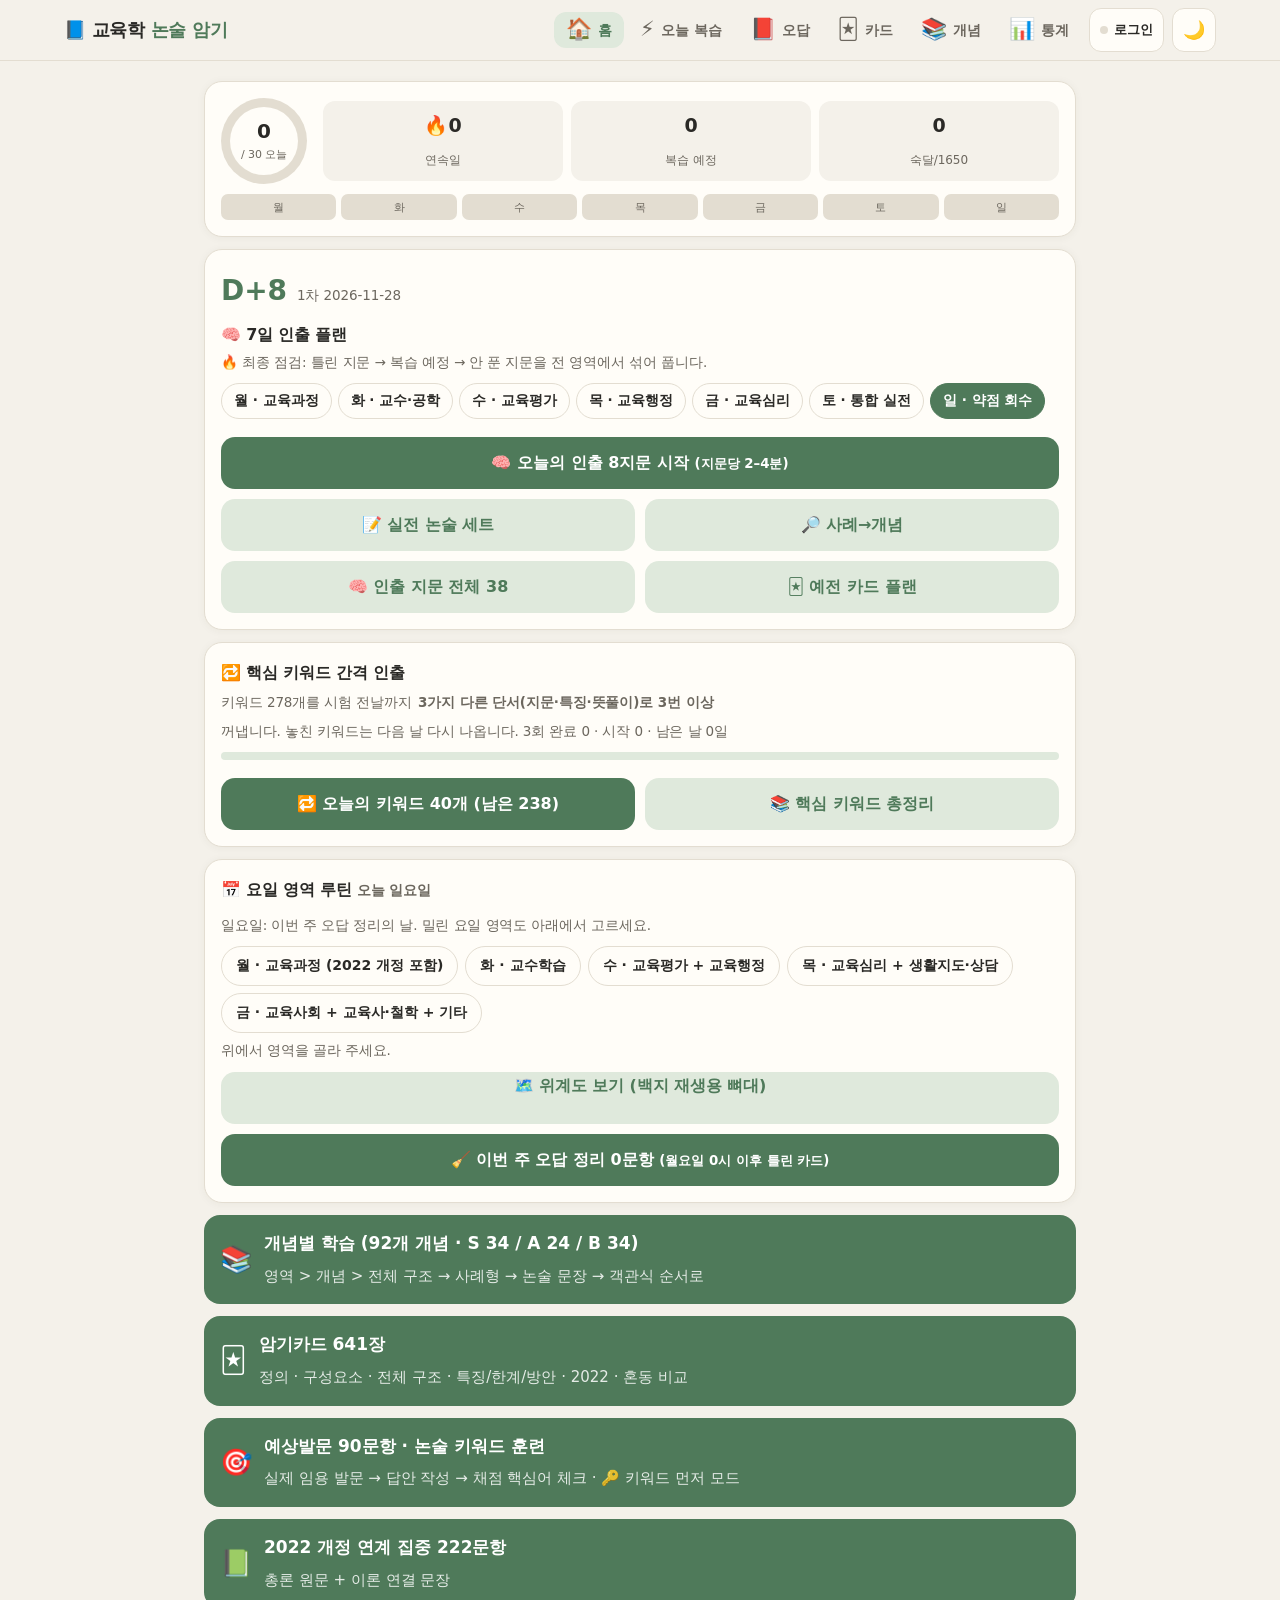
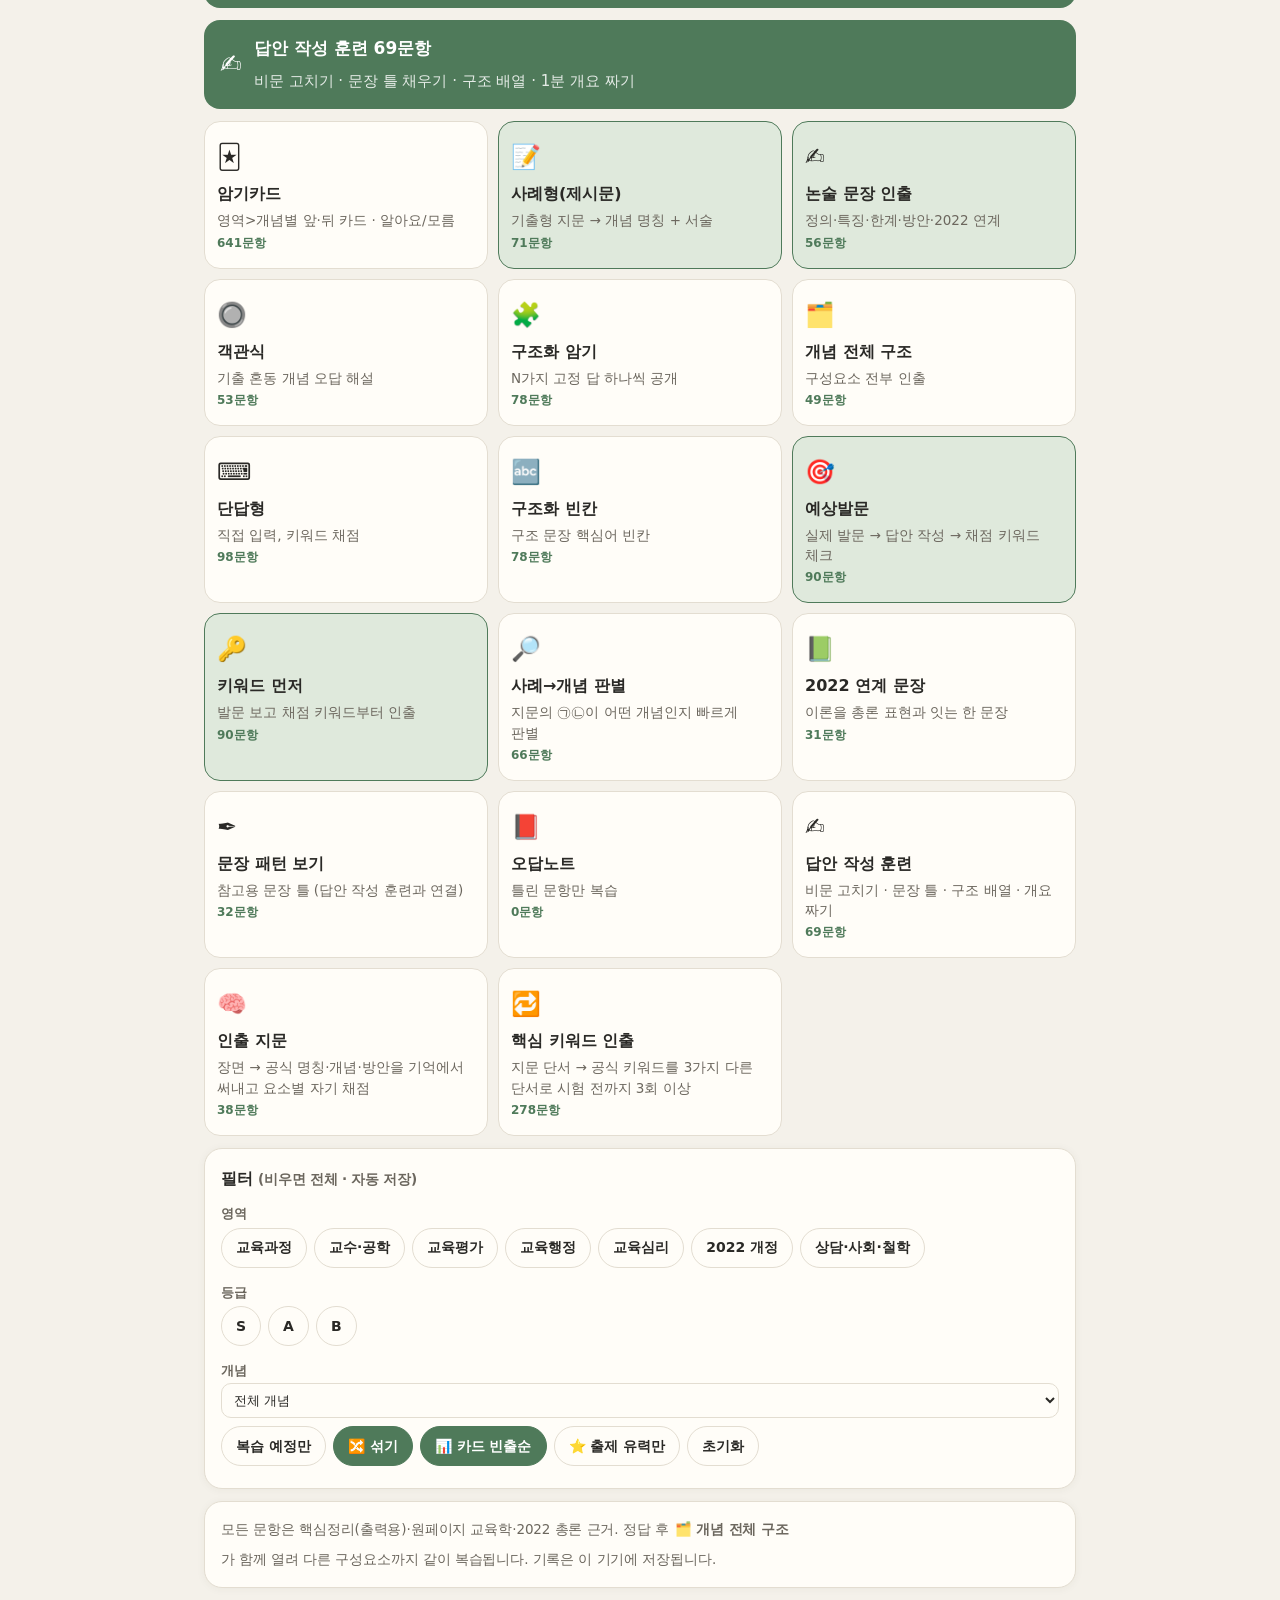
==== index.html @ 0b68b98e "v29: 초록·베이지 팔레트, 간격 인출 키워드 278, 핵심 키워드 총정리, 지문 단서→공식 키워드 피드백, 학자명 문항 제거" ====
<!doctype html><html lang="ko"><head><meta charset="utf-8">
<meta name="viewport" content="width=device-width,initial-scale=1,viewport-fit=cover">
<meta name="theme-color" content="#f4f1ea" media="(prefers-color-scheme: light)"><meta name="theme-color" content="#24231f" media="(prefers-color-scheme: dark)">
<meta name="apple-mobile-web-app-capable" content="yes"><meta name="mobile-web-app-capable" content="yes"><meta name="apple-mobile-web-app-title" content="교육학퀴즈">
<link rel="manifest" href="manifest.json"><link rel="apple-touch-icon" href="icons/apple-touch-icon.png"><link rel="icon" href="icons/favicon-32.png">
<title>교육학 논술 암기퀴즈</title><style>
:root{--bg:#f4f1ea;--card:#fffdf8;--fg:#2a2926;--mut:#6c675e;--bd:#e3ddd1;--acc:#4f7a5a;--acch:#3f6649;--accs:#dfe9dc;--ok:#4f7a5a;--oks:#e3ecdf;--bad:#b9776a;--bads:#f5e8e3;--warn:#a8874a;--warns:#f6eedb;--sh:0 1px 8px rgba(60,50,30,.05);--S:#b9776a;--A:#4f7a5a;--B:#8a857b;--line:#e3ddd1}
[data-theme=dark]{--bg:#24231f;--card:#2d2b26;--fg:#e8e3d8;--mut:#a8a193;--bd:#3b3832;--acc:#9cb89a;--acch:#b3cbb0;--accs:#33402f;--ok:#9cb89a;--oks:#2f3a2c;--bad:#d09a8e;--bads:#3d2b26;--warn:#cfae6e;--warns:#3a3222;--sh:0 1px 8px rgba(0,0,0,.35);--S:#d09a8e;--A:#9cb89a;--B:#a8a193;--line:#3b3832}
[hidden]{display:none!important}*{box-sizing:border-box}html{-webkit-text-size-adjust:100%}
body{margin:0;font-family:Pretendard,-apple-system,BlinkMacSystemFont,"Apple SD Gothic Neo","Noto Sans KR","Noto Sans CJK KR","Malgun Gothic",system-ui,sans-serif;background:var(--bg);color:var(--fg);font-size:16.5px;line-height:1.65;word-break:keep-all;overflow-wrap:anywhere;padding-bottom:calc(76px + env(safe-area-inset-bottom));transition:background .2s}
button,input,textarea{font:inherit;color:inherit}button{cursor:pointer;-webkit-tap-highlight-color:transparent}
header{position:sticky;top:0;z-index:5;background:color-mix(in srgb,var(--bg) 90%,transparent);backdrop-filter:blur(10px);-webkit-backdrop-filter:blur(10px);border-bottom:1px solid var(--bd);padding-top:env(safe-area-inset-top)}
.hd{max-width:760px;margin:0 auto;padding:8px max(14px,env(safe-area-inset-left));display:flex;align-items:center;gap:8px;min-height:56px}
.hd h1{font-size:18px;margin:0;flex:1;letter-spacing:-.3px;white-space:nowrap;overflow:hidden;text-overflow:ellipsis}.hd h1 b{color:var(--acc)}
.ib{min-width:44px;height:44px;border-radius:12px;background:var(--card);border:1px solid var(--bd);font-size:18px;display:inline-flex;align-items:center;justify-content:center}
nav#nav{display:flex;gap:4px}nav#nav button{display:flex;flex-direction:column;align-items:center;gap:1px;border:0;background:none;padding:6px 12px;border-radius:12px;color:var(--mut);font-size:14px;font-weight:600}
nav#nav .ic{font-size:21px;line-height:1.1}nav#nav button.on{color:var(--acc);background:var(--accs)}
nav#nav button{position:relative}nav#nav .bd{position:absolute;top:2px;left:calc(50% + 6px);background:var(--bad);color:#fff;border-radius:99px;font-size:10px;padding:0 5px;margin-left:2px;vertical-align:top}
@media(max-width:719px){header{backdrop-filter:none;-webkit-backdrop-filter:none;background:var(--bg)}nav#nav{position:fixed;left:0;right:0;bottom:0;z-index:6;background:var(--card);border-top:1px solid var(--bd);justify-content:space-around;padding:4px max(4px,env(safe-area-inset-left)) calc(4px + env(safe-area-inset-bottom))}nav#nav button{flex:1;font-size:11.5px;min-height:54px;padding:4px 2px}nav#nav button.on{background:none}}
@media(min-width:720px){body{padding-bottom:30px}nav#nav button{flex-direction:row;gap:6px}}
main{max-width:760px;margin:0 auto;padding:14px max(14px,env(safe-area-inset-left)) 20px}
.card{background:var(--card);border:1px solid var(--bd);border-radius:18px;padding:16px;margin:0 0 12px;box-shadow:var(--sh)}
h2{font-size:16px;margin:0 0 10px;letter-spacing:-.2px}
.hero{display:grid;grid-template-columns:auto 1fr;gap:16px;align-items:center}
.ring{--p:0;width:86px;height:86px;border-radius:50%;background:conic-gradient(var(--acc) calc(var(--p)*1%),var(--bd) 0);display:grid;place-items:center}
.ring>div{width:68px;height:68px;border-radius:50%;background:var(--card);display:grid;place-items:center;text-align:center;line-height:1.1}.ring b{font-size:20px}.ring small{font-size:11px;color:var(--mut)}
.kpis{display:grid;grid-template-columns:repeat(3,1fr);gap:8px}.kpi{background:var(--bg);border-radius:12px;padding:8px;text-align:center}.kpi b{display:block;font-size:19px}.kpi span{font-size:12px;color:var(--mut)}
.week{display:flex;gap:5px;margin-top:10px;justify-content:space-between}.week i{flex:1;height:26px;border-radius:7px;background:var(--bd);font-style:normal;font-size:10.5px;color:var(--mut);display:grid;place-items:center}.week i.l1{background:color-mix(in srgb,var(--acc) 35%,var(--card));color:var(--fg)}.week i.l2{background:var(--acc);color:#fff}
.grid{display:grid;grid-template-columns:1fr 1fr;gap:10px}
.mode{border:1px solid var(--bd);border-radius:16px;padding:14px 12px;background:var(--card);text-align:left;min-height:96px;display:flex;flex-direction:column;gap:2px;transition:transform .1s}
.mode:active{transform:scale(.97)}.mode .ic{font-size:24px}.mode b{font-size:16px}.mode small{font-size:12.5px;color:var(--mut);line-height:1.4}
.mode.hot{border-color:var(--acc);background:var(--accs)}.mode .n{font-size:12px;font-weight:700;color:var(--acc)}
.cta{display:flex;align-items:center;gap:12px;width:100%;border:0;border-radius:16px;padding:14px 16px;background:var(--acc);color:#fff;text-align:left;margin-bottom:12px;min-height:64px}.cta b{font-size:17px;display:block}.cta small{opacity:.85}.cta .ic{font-size:26px}
.chips{display:flex;gap:7px;overflow-x:auto;padding:2px 0 6px;scrollbar-width:none;flex-wrap:wrap}
.chip{flex:none;min-height:40px;border:1px solid var(--bd);background:var(--card);border-radius:999px;padding:6px 14px;font-size:14px;font-weight:600}
.chip.on{background:var(--acc);color:#fff;border-color:var(--acc)}
label.t{font-size:13px;color:var(--mut);font-weight:700;display:block;margin-top:8px}
.btn{border:0;border-radius:14px;padding:0 14px;min-height:52px;font-size:16px;font-weight:700;background:var(--acc);color:#fff;width:100%;margin-top:10px;transition:transform .08s,filter .15s}.btn:active{transform:scale(.98);filter:brightness(.95)}
.btn.g{background:var(--ok)}.btn.r{background:var(--bad)}.btn.l{background:var(--accs);color:var(--acc)}.btn.y{box-shadow:0 0 0 3px var(--warn)}
.btn kbd,.opt kbd{display:none}@media(hover:hover) and (pointer:fine){.btn kbd{display:inline;font-size:11px;opacity:.7;margin-left:6px;font-family:inherit;border:1px solid currentColor;border-radius:4px;padding:0 4px}}
.row{display:flex;gap:10px}.row>*{flex:1}
.meta{font-size:12.5px;color:var(--mut);display:flex;gap:6px;flex-wrap:wrap;align-items:center}
.tag{background:var(--bg);border:1px solid var(--bd);border-radius:7px;padding:0 7px;font-weight:600}.tag.S{color:var(--S);border-color:var(--S)}.tag.A{color:var(--A)}
.q{font-size:18px;font-weight:700;margin:10px 0;letter-spacing:-.2px;line-height:1.55}
.sbar{display:flex;align-items:center;gap:10px;margin-bottom:10px}.sbar .bar{flex:1}.sbar span{font-size:13px;color:var(--mut);font-weight:700;min-width:58px;text-align:right}
.bar{height:8px;background:var(--bd);border-radius:99px;overflow:hidden}.bar i{display:block;height:100%;background:var(--acc);border-radius:99px;transition:width .3s}
.ans{background:var(--oks);border-left:4px solid var(--ok);padding:12px;border-radius:12px;margin-top:12px;animation:pop .2s}
.ans.bad{background:var(--bads);border-color:var(--bad)}
@keyframes pop{from{opacity:0;transform:translateY(4px)}to{opacity:1;transform:none}}
.opt{display:flex;gap:10px;align-items:flex-start;width:100%;text-align:left;border:1.5px solid var(--bd);background:var(--card);border-radius:14px;padding:13px 14px;margin:8px 0;font-size:15.5px;min-height:52px;line-height:1.5;transition:border-color .15s,background .15s}
.opt .no_{flex:none;width:24px;height:24px;border-radius:50%;background:var(--bg);border:1px solid var(--bd);display:grid;place-items:center;font-size:13px;font-weight:700}
@media(hover:hover){.opt:hover{border-color:var(--acc)}}
.opt.ok{background:var(--oks);border-color:var(--ok);font-weight:700}.opt.ok .no_{background:var(--ok);color:#fff;border-color:var(--ok)}.opt.no{background:var(--bads);border-color:var(--bad)}.opt.no .no_{background:var(--bad);color:#fff;border-color:var(--bad)}
input[type=text],textarea{width:100%;font-size:16px;padding:12px 14px;border:1.5px solid var(--bd);border-radius:12px;background:var(--bg);outline:none}
input[type=text]:focus,textarea:focus{border-color:var(--acc);background:var(--card)}
.pt{border:1.5px dashed var(--bd);border-radius:12px;padding:10px 12px;margin:8px 0}
.pt.open{border-style:solid;border-color:var(--acc);background:var(--accs);animation:pop .2s}.pt.open.cz{background:var(--card);border-color:var(--bd)}
.pt b{color:var(--acc)}.num{display:inline-grid;place-items:center;width:24px;height:24px;border-radius:50%;background:var(--acc);color:#fff;font-size:13px;margin-right:6px;font-weight:700}
.hook{background:var(--warns);border-radius:12px;padding:10px;margin-top:10px;font-weight:700}
.blank{border-bottom:2px solid var(--acc);min-width:70px;display:inline-block;color:transparent}
.pt input.bl{padding:6px 10px!important;margin:2px 0}
table{width:100%;border-collapse:collapse;font-size:14px}td,th{padding:8px 4px;border-bottom:1px solid var(--bd);text-align:left}th{color:var(--mut);font-size:12.5px}
.prog{font-size:13px;color:var(--mut);margin:6px 0}.kw{color:var(--ok);font-weight:700}.kwn{color:var(--bad);font-weight:700}
/* flip card */
.flipw{perspective:1400px;margin-bottom:4px}.flipi{position:relative;transition:transform .5s cubic-bezier(.2,.7,.2,1);transform-style:preserve-3d;min-height:300px;display:grid}
.flipw.fl .flipi{transform:rotateY(180deg)}
.face{grid-area:1/1;backface-visibility:hidden;-webkit-backface-visibility:hidden;background:var(--card);border:1px solid var(--bd);border-radius:20px;padding:18px;box-shadow:var(--sh);display:flex;flex-direction:column;cursor:pointer}
.face.back{transform:rotateY(180deg);border-color:var(--ok)}.face .q{flex:1;display:flex;align-items:center;font-size:19px}
.face .hint{text-align:center;color:var(--mut);font-size:13px}.face .a{font-size:17px;font-weight:700;margin:12px 0 8px}.face .e{color:var(--mut);font-size:14.5px}
@media(prefers-reduced-motion:reduce){*{transition:none!important;animation:none!important}}
.toast{position:fixed;left:50%;bottom:calc(90px + env(safe-area-inset-bottom));transform:translateX(-50%);background:var(--fg);color:var(--bg);padding:8px 16px;border-radius:99px;font-size:14px;font-weight:600;z-index:9;animation:pop .2s}
.done{text-align:center}.done .big{font-size:44px}
.psg{background:var(--soft,rgba(127,127,127,.08));border-left:4px solid var(--acc,#4f7a5a);padding:12px;border-radius:8px;line-height:1.7;margin-bottom:10px;white-space:pre-wrap}
textarea{width:100%;box-sizing:border-box;font-size:16px;padding:10px;border-radius:10px;border:1px solid rgba(127,127,127,.35);background:transparent;color:inherit;margin:6px 0}
table.fr{width:100%;border-collapse:collapse;font-size:13px;margin:8px 0}table.fr td:first-child{width:26%}table.fr td,table.fr th{border:1px solid rgba(127,127,127,.3);padding:6px;vertical-align:top;text-align:left}
table.fr tr.hl td{background:rgba(214,190,120,.3)}details.frp{margin:10px 0;border:1px solid rgba(127,127,127,.3);border-radius:10px;padding:8px}details.frp summary{font-weight:700;cursor:pointer}
.wrongs div{margin-top:6px;font-size:14px}.opt small.why{display:block;width:100%;font-size:12px;opacity:.8;margin-top:4px}.opt{flex-wrap:wrap}.cbtn{align-items:center;gap:8px}
.cf{justify-content:center;padding:22px 20px}.cb{justify-content:flex-start;padding:20px 18px}
.cmeta{display:flex;justify-content:space-between;gap:8px;font-size:12.5px;color:var(--mut);margin-bottom:6px}.cmeta .sj{color:var(--acc,#4f7a5a);font-weight:700}
.cq{font-size:21px;font-weight:800;line-height:1.5;letter-spacing:-.3px;text-align:center;margin:auto 0;word-break:keep-all}
.ca{font-size:15.5px;line-height:1.75;word-break:keep-all}
.ovr{display:grid;grid-template-columns:minmax(84px,32%) 1fr;gap:10px;padding:9px 0;border-bottom:1px solid rgba(127,127,127,.18)}.ovr:last-child{border-bottom:0}.ovr b{font-weight:800}
.sec2{margin:8px 0}.sec2 .lab{display:inline-block;font-size:12px;font-weight:800;padding:1px 9px;border-radius:99px;background:rgba(79,122,90,.13);color:var(--acc,#4f7a5a);margin-bottom:3px}
.def2{margin:6px 0}
.exp2{margin-top:14px;padding:14px 16px;border-radius:14px;background:rgba(79,122,90,.08);font-size:14px;line-height:1.75}.exp2 b{display:block;margin-bottom:4px}
.conf2{margin-top:10px;padding:9px 13px;border-radius:12px;background:var(--bg);font-size:12.5px;color:var(--mut)}
#fw{position:relative;touch-action:pan-y;overscroll-behavior-x:none}
.swl{position:absolute;top:14px;z-index:5;padding:6px 14px;border-radius:12px;font-weight:800;font-size:18px;opacity:0;pointer-events:none;border:3px solid;background:var(--card)}
.swl.ok{left:16px;color:var(--ok);border-color:var(--ok);transform:rotate(-10deg)}.swl.no{right:16px;color:var(--bad);border-color:var(--bad);transform:rotate(10deg)}
#fw.tok .face{box-shadow:inset 0 0 0 999px rgba(79,122,90,var(--tint,0))}#fw.tno .face{box-shadow:inset 0 0 0 999px rgba(185,119,106,var(--tint,0))}
.ybq{font-size:1.08rem;margin:10px 0 6px}.ybl{margin-top:6px;display:grid;gap:4px}.ybl>div{padding:6px 10px;border-radius:10px;background:var(--bg)}.exp2 b.ybk,.ybk{display:inline;color:var(--acc);font-weight:700}.exp2>b:first-child{display:block;margin-bottom:4px}#ta{width:100%;box-sizing:border-box}
.btn.p{background:var(--warn)}.btn.e{background:#6b8f71}.j4{display:grid;grid-template-columns:repeat(4,1fr);gap:6px}.j4 .btn,.j3 .btn{padding:0 4px;font-size:15px}.j3{display:grid;grid-template-columns:repeat(3,1fr);gap:6px}.btn.dim{opacity:.45}
.undo{margin-left:8px;border:1px solid var(--bd);background:var(--card);color:var(--mut);border-radius:999px;padding:4px 10px;font-size:12px;font-weight:700;flex:none}
.req,.comp{margin:8px 0;padding:10px;border-radius:12px;background:var(--accs)}.comp{background:var(--warns)}.req .chips,.comp .chips{display:flex;flex-wrap:wrap;gap:6px;margin-top:6px}.req .chip,.comp .chip{min-height:32px;padding:4px 10px;font-size:13px}
mark.clue{background:#efe2b0;color:#2a2926;border-radius:4px;padding:0 2px}b.lab{color:var(--bad);font-weight:800}
.cfp{padding:8px 0;border-top:1px dashed var(--bd)}.plan .pl1{display:flex;align-items:baseline;gap:10px}.plan .dd{font-size:28px;color:var(--acc)}
.tbar{position:sticky;top:0;z-index:5;background:var(--acc);color:#fff;border-radius:12px;padding:10px 14px;margin-bottom:10px;display:flex;align-items:center;gap:8px;font-size:16px}.tbar .chip{margin-left:auto;min-height:32px;color:var(--fg)}.tbar.over{background:var(--bad)}
.sec .sta,.sta{width:100%;box-sizing:border-box;border:1.5px solid var(--bd);border-radius:12px;padding:10px;font-size:15px;background:var(--card);color:var(--fg);margin-top:6px}
.setb{display:block;width:100%;text-align:left;border:1px solid var(--bd);color:var(--fg)}.setb .tag{margin-left:6px}
.cov{display:flex;align-items:center;gap:8px;margin:6px 0;font-size:13px}.cov span{width:96px;flex:none}.cov i{flex:1;height:10px;background:var(--bd);border-radius:6px;overflow:hidden}.cov i b{display:block;height:100%;background:var(--acc)}.cov em{width:28px;text-align:right;font-style:normal}
.wk{display:flex;align-items:center;gap:8px;padding:6px 0;border-top:1px solid var(--bd);font-size:14px}.wk span{flex:1}.wk em{font-style:normal;color:var(--bad)}.wk .chip{min-height:32px}
.dt{width:100%;min-height:44px;border:1.5px solid var(--bd);border-radius:12px;padding:0 10px;font-size:16px;background:var(--card);color:var(--fg)}
.achip{min-height:44px;border-radius:12px;background:var(--card);border:1px solid var(--bd);font-size:13px;font-weight:600;padding:0 10px;display:inline-flex;align-items:center;gap:6px;color:var(--fg)}.achip .dot{width:8px;height:8px;border-radius:50%;background:var(--bd)}.achip.ok .dot{background:#4f7a5a}.achip.pend .dot{background:#a8874a}.achip.err .dot{background:var(--bad)}.achip .av{width:22px;height:22px;border-radius:50%;background:var(--acc);color:#fff;display:inline-flex;align-items:center;justify-content:center;font-size:12px}@media(max-width:420px){.achip .tx{display:none}}

/* ===== v28: 눈 편한 종이 톤 + 데스크톱 넓은 화면 ===== */
:root{--bg:#f4f1ea;--card:#fffdf8;--fg:#2a2926;--mut:#6c675e;--bd:#e3ddd1;--acc:#4f7a5a;--acch:#3f6649;--accs:#dfe9dc;--ok:#4f7a5a;--oks:#e3ecdf;--bad:#b9776a;--bads:#f5e8e3;--warn:#a8874a;--warns:#f6eedb;--sh:0 1px 8px rgba(60,50,30,.05);--S:#b9776a;--A:#4f7a5a;--B:#8a857b;--line:#e3ddd1}
[data-theme=dark]{--bg:#24231f;--card:#2d2b26;--fg:#e8e3d8;--mut:#a8a193;--bd:#3b3832;--acc:#9cb89a;--acch:#b3cbb0;--accs:#33402f;--ok:#9cb89a;--oks:#2f3a2c;--bad:#d09a8e;--bads:#3d2b26;--warn:#cfae6e;--warns:#3a3222;--sh:0 1px 8px rgba(0,0,0,.35);--S:#d09a8e;--A:#9cb89a;--B:#a8a193;--line:#3b3832}
body{font-size:17.5px;line-height:1.75;letter-spacing:-.1px}
.q{font-size:19px;line-height:1.65}.cq{font-size:21px;line-height:1.6}.ca{font-size:16.5px;line-height:1.8}
.meta{font-size:13.5px}.tag{font-weight:600}.mode small{font-size:13.5px;line-height:1.5}
.psg{background:color-mix(in srgb,var(--bg) 70%,var(--card));border-left:4px solid var(--acc);padding:16px 18px;border-radius:10px;line-height:1.85;font-size:17px}
mark.clue{background:#f3e3a6;color:#2a2926}
[data-theme=dark] mark.clue{background:#4a4430;color:#f1ead6}
.week i.l2{color:#fffdf8}.cta{background:var(--acc)}[data-theme=dark] .cta,[data-theme=dark] .btn:not(.l){color:#24231f}
.btn.e{background:var(--acc)}
textarea,input[type=text]{font-size:17px;line-height:1.7}
textarea{min-height:150px;resize:vertical;border:1.5px solid var(--bd);background:var(--card)}
.opt{font-size:16.5px}
*:focus-visible{outline:3px solid color-mix(in srgb,var(--acc) 55%,transparent);outline-offset:2px}
.kbdbar{display:none}
@media(hover:hover) and (pointer:fine){.kbdbar{display:flex;flex-wrap:wrap;gap:6px 14px;font-size:12.5px;color:var(--mut);margin:10px 2px 0}.kbdbar kbd{font-family:inherit;border:1px solid var(--bd);border-bottom-width:2px;border-radius:5px;padding:0 5px;background:var(--card);color:var(--fg);margin-right:3px}}
@media(min-width:1024px){
 body{font-size:18px}.hd{max-width:1180px}main{max-width:900px;padding-top:20px}
 body.wide main{max-width:1320px}
 .grid{grid-template-columns:repeat(3,1fr)}
 .q{font-size:20px}.psg{font-size:18px}
 textarea{min-height:240px}
}
.split{display:grid;gap:18px}
@media(min-width:1000px){.split{grid-template-columns:minmax(0,1fr) minmax(0,1fr);align-items:start}.split>.lft{position:sticky;top:76px;max-height:calc(100vh - 96px);overflow:auto}.split>.lft .psg{margin:0}.split textarea{min-height:min(52vh,460px)}}
/* 인출 지문 */
.retq{font-weight:700;line-height:1.7;margin:10px 0 4px;white-space:pre-wrap}
.rel{display:grid;grid-template-columns:auto 1fr;gap:4px 12px;align-items:start;padding:10px 12px;border:1.5px solid var(--bd);border-radius:12px;margin:8px 0;background:var(--card);cursor:pointer}
.rel.on{border-color:var(--ok);background:var(--oks)}.rel.off{border-color:var(--bad);background:var(--bads)}
.rel input{width:22px;height:22px;margin-top:3px;accent-color:var(--ok)}.rel .nm{font-weight:800}.rel .x{grid-column:2;font-size:13.5px;color:var(--mut)}.rel .au{font-size:12px;font-weight:700;color:var(--ok);margin-left:6px}
.crit{font-size:13.5px;color:var(--mut);background:var(--warns);border-radius:10px;padding:8px 12px;margin:8px 0}
.mnb{font-size:14px;background:var(--accs);border-radius:10px;padding:8px 12px;margin:8px 0}
.rdays{display:flex;flex-wrap:wrap;gap:6px;margin:8px 0}.rdays .chip{min-height:36px;padding:4px 12px;font-size:13.5px}
/* v29 palette */.cuebox{background:var(--accs);border-radius:12px;padding:10px 12px;margin:10px 0}.cuel{font-size:1.05em;line-height:1.8}.kwar{color:var(--acc);white-space:nowrap}.cu{font-size:.9em;color:var(--mut);margin-top:4px}.kqin{width:100%;box-sizing:border-box;font-size:1.05em;padding:12px 14px;border:1px solid var(--bd);border-radius:12px;background:var(--card);color:var(--fg);margin:10px 0}.kqin:focus{outline:2px solid var(--acc);border-color:var(--acc)}.kqbar{height:8px;border-radius:99px;background:var(--accs);overflow:hidden;margin:8px 0}.kqbar i{display:block;height:100%;background:var(--acc)}.kwt{overflow-x:auto}.kwtab{border-collapse:collapse;width:100%;min-width:760px;font-size:.92em}.kwtab th{position:sticky;top:0;background:var(--card);text-align:left;color:var(--mut);font-weight:600;border-bottom:2px solid var(--bd);padding:6px 8px}.kwtab td{border-bottom:1px solid var(--bd);padding:8px;vertical-align:top}.kwtab td:first-child{width:18%}.kwn{all:unset;cursor:pointer;font-weight:700;color:var(--acc)}.kwn:hover{text-decoration:underline}
.btn:not(.l):hover,.cta:hover{background:var(--acch)}.chip.on{border-color:var(--acc)}.opt.no,.bad{border-color:var(--bad)}
</style></head><body>
<header><div class="hd"><button class="ib" id="backBtn" aria-label="홈으로" hidden>←</button><h1 id="ttl">📘 교육학 <b>논술 암기</b></h1>
<nav id="nav"><button data-n="home" class="on"><span class="ic">🏠</span>홈</button><button data-n="today"><span class="ic">⚡</span>오늘 복습</button><button data-n="wrong"><span class="ic">📕</span>오답<span class="bd" id="wbd"></span></button><button data-n="card"><span class="ic">🃏</span>카드</button><button data-n="con"><span class="ic">📚</span>개념</button><button data-n="stats"><span class="ic">📊</span>통계</button></nav>
<button class="ib" id="theme" aria-label="다크 모드 전환">🌙</button></div></header>
<main id="app"></main>
<script>
const DATA={"con":[{"id":"hid","d":"교육과정","g":"S","n":"잠재적·영 교육과정","src":"논술 14·19·20·24 / 핵심정리 Part1","f":[{"k":"공식적(표면적) 교육과정","df":"학교가 계획·의도하여 문서로 가르치는 교육과정","u":"교육과정 문서·성취기준에 따른 수업"},{"k":"잠재적 교육과정","df":"학교가 의도하지 않았지만 학교생활(문화·규칙·관계)을 통해 은연중에 배우는 것. Jackson: 군집성·상찬(평가)·권력. 주로 정의적, 장기적·반복적","u":"학교 문화·관계를 점검하고, 잠재적 결과를 다음 계획의 목표·내용·평가에 반영"},{"k":"영 교육과정(Eisner)","df":"학교가 가르치지 않아 학생이 배울 기회를 놓치는 지식·사고방식·가치(의도적 배제 포함)","u":"교육내용 선정 시 빠진 내용이 없는지 반성, 새 요구(기후·디지털·다양성) 포함"}],"l22":"공동체 의식·상호 존중, 편견·고정관념·차별 유의 → 학교 문화 점검(잠재적). 디지털·생태 소양 포함 여부 점검(영).","core":"의도(공식) / 비의도적 학습(잠재) / 배제로 놓친 기회(영)","hot":1},{"id":"tyler","d":"교육과정","g":"S","n":"Tyler 합리적 모형","src":"논술 17·19·25 / 핵심정리","f":[{"k":"① 목표 설정","df":"원천 3(학습자·사회·교과 전문가) → 체 2(교육철학·학습심리학)로 걸러 행동적 목표 진술","u":"학생 흥미·사회 요구·교과에서 목표 후보 → 학교 철학·발달 수준으로 거름"},{"k":"② 학습경험 선정","df":"5원리: 기회, 만족, 가능성(학습 가능성), 일경험 다성과, 다경험 일성과","u":"목표 행동을 직접 해 볼 기회, 만족감을 주는 활동, 수준에 맞는 경험 선정"},{"k":"③ 학습경험 조직","df":"계속성(반복)·계열성(심화)·통합성(교과 간 연결)","u":"같은 개념을 반복·심화하고, 다른 교과와 연결"},{"k":"④ 평가","df":"행동적 목표와 실제 성취의 일치 정도 확인","u":"목표 달성도를 평가해 교육과정 개선"}],"l22":"성취기준 중심 설계, 교과 간 연계·통합(통합성), 학습경험의 폭·깊이.","core":"목표 중심·연역적·처방적 4단계. 비판: 지나친 단순화, 내용 선정 직접 답 없음, 정치적 이해관계 무관심"},{"id":"exp","d":"교육과정","g":"S","n":"경험중심·학문중심 교육과정","src":"논술 14·16·20·23","f":[{"k":"교과중심","df":"문화유산을 논리적 체계에 따라 전달. 미래생활 준비","u":"체계적 지식 전달(비판: 흥미 무시)"},{"k":"경험중심(Dewey)","df":"개념: 학습자의 흥미·필요와 생활 문제를 해결하는 경험을 중심으로 한 교육과정(Dewey: \"경험의 재구성\", 행함으로써 배운다)\n장점: 학습 흥미 유발, 전인적 발달, 문제해결력 신장\n단점: 기초학력 저하, 교과 지식의 체계성 부족, 교사의 준비 부담","u":"생활 주제 프로젝트, 중핵형 조직(생활 문제를 중심에 두고 교과를 엮음)"},{"k":"학문중심(Bruner)","df":"지식의 구조(기본 개념·원리)를 학자처럼 탐구. 구조의 특징: 표현방식·경제성·생성력. 나선형 조직, 발견학습, 전이(일반화)","u":"핵심 개념을 학년마다 깊이·폭을 넓혀 반복, 탐구 수업"},{"k":"인간중심","df":"자아실현, 잠재적 교육과정 중시","u":"인간적 관계·학교 환경 조성"}],"l22":"경험중심 ↔ 삶과 연계된 학습·학생 주도성 / 학문중심 ↔ 핵심 아이디어 중심 깊이 있는 학습","core":"흥미·생활(경험) vs 구조·탐구(학문)","hot":1},{"id":"walker","d":"교육과정","g":"S","n":"Walker 숙의 모형","src":"논술 18·26","f":[{"k":"① 강령(platform)","df":"참여자가 가진 신념·가치·이론·이미지 등 기본 입장","u":"협의 전 각자의 입장을 드러내 공유"},{"k":"② 숙의(deliberation)","df":"대안을 제시·검토하며 논의해 최선의 대안을 찾는 과정(합의)","u":"열린 태도로 근거를 들어 토론, 경청"},{"k":"③ 설계(design)","df":"숙의 결과를 구체적 교육과정(프로그램·자료)으로 만듦","u":"합의안을 시간표·단원 계획으로 구체화"},{"k":"성격","df":"실제적·기술적(記述的) 자연주의 모형. 비선형, 다양한 이해관계자 참여","u":"vs Tyler: 처방적·직선적"}],"l22":"교육과정 자율화·분권화, 교육 주체 간 협조 체제, 학교자율시간 편성 협의, 민주적 절차","core":"실제 개발 과정을 '있는 그대로' 기술"},{"id":"snyder","d":"교육과정","g":"S","n":"Snyder 교육과정 실행 관점","src":"논술 21","f":[{"k":"충실도 관점","df":"개념: 계획된 교육과정을 개발자의 의도대로 충실히 실행했는지를 보는 관점\n장점: 교육과정 실행의 일관성과 질 관리\n단점: 교사의 자율성 제약, 학생과 학교 맥락을 무시","u":"표준 지침대로 실행, 실행 정도 점검"},{"k":"상호적응 관점","df":"개발자와 실행자가 학교 맥락에 맞게 교육과정을 서로 조정","u":"학교 실정에 맞게 내용·방법 조정"},{"k":"생성(형성) 관점","df":"교사와 학생이 함께 만들어 가는 교육경험. 외부 자료는 도구. 교사=개발자","u":"학생 요구·관심을 반영해 주제·활동을 함께 구성"}],"l22":"국가 공통성 + 학교·개인 다양성, 학생 맞춤형, 교육과정 재구성(내용 배열은 반드시 따라야 할 순서가 아님)","core":"충실(그대로) → 상호적응(조정) → 생성(함께 창출)","hot":1},{"id":"sbcd","d":"교육과정","g":"S","n":"학교중심 교육과정(Skilbeck)·재구성·연계성","src":"논술 22·26","f":[{"k":"① 상황 분석","df":"학교 내적 요인(학생·교사·시설)과 외적 요인(사회·학부모·정책) 분석","u":"학생 실태 조사, 지역 여건 분석"},{"k":"② 목표 설정","df":"상황 분석에 근거한 목표 진술","u":"학교 특성 반영 목표"},{"k":"③ 프로그램 구성","df":"내용·방법·자료·시간 배정 설계","u":"단원·시간표 구성"},{"k":"④ 판단·실행","df":"실행에서 생길 문제 예측·대처","u":"교사 연수·자원 확보"},{"k":"⑤ 평가(모니터링)","df":"점검·평가하고 다음 개발에 환류","u":"자체 평가 후 다음 학년도 반영"},{"k":"특징","df":"상호작용적·역동적: 어느 단계에서나 시작 가능. 장점: 학교 특성·학생 요구 반영, 교사 전문성·자율성 향상","u":"교사가 개발자로 참여"},{"k":"수직적 연계성","df":"학년·학교급 간 내용이 자연스럽게 이어지는 정도(↔수평적: 교과 간)","u":"진로연계 시기에 상급 학교 기초 개념 다루기"}],"l22":"학교자율시간, 학교 교육과정 자체 평가, 진로연계교육(학교급 전환기), 내용 배열 조정 가능(재구성 근거)","core":"상황분석에서 출발, 어느 단계에서나 시작 가능","hot":1},{"id":"bwd","d":"교육과정","g":"S","n":"백워드 설계","src":"논술 15","f":[{"k":"① 바라는 결과 확인","df":"영속적 이해(big idea), 본질적 질문, 성취기준 확인","u":"핵심 아이디어를 목표로 설정"},{"k":"② 수용 가능한 증거 결정","df":"이해의 증거를 먼저 계획: 수행과제(GRASPS), 루브릭, 기타 증거","u":"수행과제·채점기준을 수업 전에 설계"},{"k":"③ 학습경험 계획","df":"WHERETO 원리로 학습활동 계획","u":"평가에 이르도록 차시 배치"},{"k":"6가지 이해","df":"설명·해석·적용·관점·공감·자기지식(최고 수준)","u":"이해 측면별 과제 설계"}],"l22":"핵심 아이디어 = 영속적 이해, 성취기준-수업-평가 일관성, 깊이 있는 학습","core":"평가 계획이 수업 계획보다 먼저(역방향)","hot":1,"mn":["공자관점 설명해용 = 공감·자기지식·관점·설명·해석·적용(이해의 6측면)"]},{"id":"cle","d":"교수·공학","g":"S","n":"Jonassen 구성주의 학습환경(CLE)","src":"논술 17·25","f":[{"k":"문제/프로젝트","df":"학습의 중심. 비구조화·실제적 문제(맥락·표상·조작 공간)","u":"실제 지역 문제 제시"},{"k":"관련 사례","df":"학습자가 참고할 유사 사례(기억 보완·인지적 유연성)","u":"이전 학년 보고서·타 지역 사례 제공"},{"k":"정보 자원","df":"문제 해결에 필요한 정보를 적시에 제공","u":"자료 링크·통계 제공"},{"k":"인지 도구","df":"사고를 돕는 도구(개념도, 시각화, 모델링 도구)","u":"GIS, 개념도 그리기 도구"},{"k":"대화·협력 도구","df":"의사소통·협력 지원","u":"협업 문서, 토론 게시판"},{"k":"사회적·맥락적 지원","df":"환경 실행을 위한 교사·시설·문화 지원","u":"교사 연수, 기자재 지원"},{"k":"교수활동: 모델링·코칭·비계","df":"모델링(행동·인지: 사고 외현화), 코칭(동기·점검·성찰 유도), 비계(과제 조정·대체 평가, 점진적 철수)","u":"소리 내어 생각하기 시범 → 순회 피드백 → 힌트 축소"}],"l22":"학생 참여형 수업, 탐구 질문, 학생 주도성, 삶과 연계","core":"문제 중심 + 지원 도구 5 + 교수활동 3"},{"id":"pbl","d":"교수·공학","g":"S","n":"문제중심학습(PBL)","src":"논술 18","f":[{"k":"문제","df":"실생활의 비구조화된 문제에서 출발(문제가 학습보다 먼저)","u":"지역 갈등 등 실제 문제"},{"k":"학습자 역할","df":"문제 해결자, 자기주도 학습자(학습과제 결정), 협력자","u":"모둠별 학습 과제 분담·탐색"},{"k":"교사 역할","df":"촉진자(튜터): 과제 안내 → 연구과제 정의 지원 → 자료수집·해결 지도 → 결과 발표 → 성찰 지원","u":"질문으로 사고 촉진"},{"k":"과정","df":"문제 제시 → 문제 확인(아는 것/알아야 할 것) → 자기주도 학습 → 재검토·해결안 → 발표·성찰","u":"개별학습 + 협동학습 결합"}],"l22":"문제 해결 및 사고 과정을 중시하는 수업·평가, 학생 참여형 수업","core":"비구조화 문제 → 자기주도 + 협동 → 성찰","hot":1},{"id":"online","d":"교수·공학","g":"S","n":"온라인 수업·상호작용·테크놀로지","src":"논술 20·21·22·24","f":[{"k":"학습자-내용 상호작용","df":"학습자가 학습 자료와 상호작용하며 이해 구성","u":"상호작용형 콘텐츠, 퀴즈, 시뮬레이션"},{"k":"학습자-교수자 상호작용","df":"질문·피드백·안내를 통한 교사와의 소통","u":"실시간 질의응답, 개별 피드백"},{"k":"학습자-학습자 상호작용","df":"동료와의 토론·협력, 고립감 해소","u":"토론 게시판, 패들렛, 소회의실 협업"},{"k":"협력 도구","df":"위키(공동 저작; 문제: 신뢰성·무임승차·저작권), 토론 게시판","u":"편집 이력 확인, 역할 분담, 출처 표기 지도"},{"k":"블렌디드·플립드","df":"온·오프라인 결합 / 사전 영상 학습 후 교실에서 활동","u":"사전 영상 + 교실 토론"}],"l22":"디지털 기초소양, 지능정보기술 활용 맞춤형 학습, 디지털 학습 환경, 에듀테크 역량","core":"상호작용 3유형 + 고립감 해소","hot":1},{"id":"appr","d":"교수·공학","g":"S","n":"인지적 도제","src":"논술 20","f":[{"k":"인지적 도제","df":"모델링 → 코칭 → 스캐폴딩 → 명료화 → 반성 → 탐구. 전문가의 사고 과정을 외현화, 도움 점차 축소(fading)","u":"시범 → 순회 힌트 → 힌트 카드 회수 → 설명하게 하기 → 비교 성찰 → 새 문제 탐구"}],"l22":"","core":"","parent":"appr","hot":1,"mn":["MCSARE(명·반·탐) = 모델링·코칭·스캐폴딩·명료화·반성·탐구"]},{"id":"sitl","d":"교수·공학","g":"S","n":"상황학습","src":"논술 20","f":[{"k":"상황학습","df":"지식은 맥락 속에서 의미. 실행공동체, 정당한 주변적 참여, 문화 적응","u":"실제 공동체 활동 참여, 포트폴리오 평가"}],"l22":"","core":"","parent":"appr","hot":1},{"id":"anch","d":"교수·공학","g":"S","n":"정착수업(앵커드 수업)","src":"논술 20","f":[{"k":"정착수업(앵커드)","df":"이야기(비디오) 속 실제 문제(앵커)를 중심으로 탐구. 일반적 문제해결 전략보다 구체적 맥락 중시","u":"영상 속 문제 상황 제시"}],"l22":"","core":"","parent":"appr"},{"id":"cft","d":"교수·공학","g":"S","n":"인지적 유연성 이론","src":"논술 20","f":[{"k":"인지적 유연성","df":"복잡·비구조적 지식을 여러 관점·사례로 다시 보게 함(임의 접근 학습). 지나친 단순화는 고차 지식 방해","u":"같은 주제를 다른 사례·관점으로 반복 탐색"}],"l22":"","core":"","parent":"appr","hot":1},{"id":"isd","d":"교수·공학","g":"A","n":"ADDIE 모형","src":"논술 15","f":[{"k":"분석(A)","df":"요구분석, 학습자 분석, 환경 분석, 과제(직무) 분석","u":"진단 설문, 선행지식·오개념 파악"},{"k":"설계(D)","df":"수행목표 명세, 평가도구 설계, 계열화, 교수전략 수립","u":"성취기준을 수행목표로 진술, 평가 문항 먼저"},{"k":"개발(D)","df":"교수자료 개발, 형성평가로 수정","u":"학습지·영상 제작 후 시범 적용"},{"k":"실행(I)","df":"교수 프로그램 적용, 관리","u":"실제 수업 운영"},{"k":"평가(E)","df":"총괄평가(외부 평가자 권장)로 효과 판단","u":"프로그램 효과성 판단"}],"l22":"","core":"","parent":"isd"},{"id":"dick","d":"교수·공학","g":"A","n":"Dick & Carey 모형","src":"논술 15","f":[{"k":"Dick & Carey","df":"목표 확인→교수 분석→학습자·환경 분석→수행목표→평가도구→교수전략→자료 개발→형성평가→수정→총괄평가. 독립 실행 단계 없음","u":""}],"l22":"","core":"","parent":"isd"},{"id":"arcs","d":"교수·공학","g":"A","n":"Keller ARCS 동기설계","src":"논술 15 / 객관식 15·13·12·11·09·07","f":[{"k":"A 주의집중","df":"주의·호기심 유발. 하위: 지각적 주의환기(시청각·비일상적 사건), 탐구적 주의환기(신기한 문제·질문), 다양성(수업 방식 변화)","u":"놀라운 통계·영상 제시, 의문 유발 질문, 강의+활동 혼합"},{"k":"R 관련성","df":"학습이 자신의 삶과 관련 있다고 인식. 하위: 친밀성(익숙한 인물·예), 목적지향성(실용성·미래와 연결), 필요(동기)와의 부합(수준·방식 선택)","u":"우리 지역 사례, 진로와 연결, 과제 선택권"},{"k":"C 자신감","df":"성공할 수 있다는 기대. 하위: 학습의 필요조건 제시(목표·평가기준 명확히), 성공 기회 제시(쉬운 것→어려운 것), 개인적 조절감 증대(진도 스스로 조절)","u":"평가기준 사전 안내, 난이도 계열화, 자기 속도 학습"},{"k":"S 만족감","df":"성취감과 공정함. 하위: 내재적 강화(배운 것 적용 기회), 외재적 보상(칭찬·피드백), 공정성(수업-평가 일치, 일관된 기준)","u":"적용 과제, 긍정적 피드백, 수업 내용과 평가 문항 일치"}],"l22":"학생 참여형 수업, 학습의 즐거움 경험, 실생활 맥락(관련성)","core":"주·관·자·만 + 하위전략 각 3","hot":1},{"id":"gagne","d":"교수·공학","g":"A","n":"Gagné 9가지 수업사태","src":"논술 15(학습과제 제시)","f":[{"k":"도입: ① 주의 획득","df":"자극 변화로 주의 집중","u":"사진·질문"},{"k":"도입: ② 학습목표 제시","df":"기대 형성","u":"목표 안내"},{"k":"도입: ③ 선수학습 회상","df":"관련 선행지식 재생","u":"지난 차시 복습 질문"},{"k":"전개: ④ 자극(학습내용) 제시","df":"특징적 자극 제시","u":"핵심 개념 설명·자료"},{"k":"전개: ⑤ 학습 안내","df":"의미적 부호화 도움","u":"예시·비유·개념도"},{"k":"전개: ⑥ 수행 유도","df":"재생 촉진","u":"연습 문제"},{"k":"전개: ⑦ 피드백 제공","df":"강화","u":"정오 확인·교정"},{"k":"정리: ⑧ 수행 평가","df":"인출·강화","u":"형성평가"},{"k":"정리: ⑨ 파지·전이 증진","df":"일반화","u":"새 상황 적용 과제"}],"l22":"학습의 출발점 파악(선수학습), 학습 결손 예방(피드백)","core":"내적 학습 과정에 대응하는 외적 사태","hot":1,"mn":["언지인운태 = 언어정보·지적기능·인지전략·운동기능·태도","주목·선수·자극·스캐폴딩·수유·피드·수평·파전 = 9가지 수업사태"]},{"id":"coop","d":"교수·공학","g":"A","n":"협동학습","src":"논술 14","f":[{"k":"긍정적 상호의존","df":"모둠원의 성공이 서로에게 달려 있음","u":"공동 목표·역할 분담"},{"k":"개별 책무성","df":"각자의 학습 결과에 책임(무임승차 방지)","u":"개별 퀴즈, 개인 점수 반영"},{"k":"집단 보상","df":"모둠 성과에 대한 보상","u":"향상점수 합산 보상(STAD)"},{"k":"대표 모형","df":"Jigsaw(전문가 모둠), STAD(향상점수), GI(집단탐구)","u":"기후 지역별 전문가 모둠"}],"l22":"개별 학습과 소집단 협동 학습, 협력적 소통 역량","core":"상호의존 + 개별 책무성","hot":1},{"id":"form","d":"교육평가","g":"S","n":"진단·형성·총괄평가","src":"논술 14·16·23","f":[{"k":"진단평가","df":"수업 전 출발점 행동·선수학습·오개념 확인, 학습 곤란 원인 진단","u":"단원 전 사전 퀴즈·설문"},{"k":"형성평가","df":"수업 중 학습 진행 확인 → 즉각적·구체적 피드백 → 교수·학습 개선. 기능: 학습 곤란 교정, 학습 동기(강화), 학습 속도 조절, 교수법 개선. 준거참조, 수시·비공식","u":"출구 카드, 오류 유형이 드러나게 답지 구성, 다음 차시 재지도"},{"k":"총괄평가","df":"수업 종료 후 성취 수준 판정·성적·자격 부여","u":"학기말 고사(성적·진급 판정)"}],"l22":"과정 중심 평가: 학습 과정을 확인하고 환류, 평가 결과로 수업 개선. 추수 지도","core":"시점·목적 구분: 전(진단) / 중(형성·피드백) / 후(총괄·판정)","hot":1},{"id":"ref","d":"교육평가","g":"S","n":"평가 참조틀(규준·준거·능력·성장)","src":"논술 15·18·22·24·25","f":[{"k":"규준참조","df":"개념: 집단(규준) 안에서 학생의 상대적 위치로 결과를 해석하는 상대평가\n특징: 선발적 교육관, 개인차 변별을 중시해 변별도·신뢰도 강조, 정상분포 기대\n장점: 개인차를 분명히 변별, 채점의 객관성, 경쟁을 통한 외적 동기 자극\n단점: 경쟁 과열과 협동 저해, 학생이 무엇을 얼마나 아는지에 대한 정보 부족","u":"석차·백분위로 선발"},{"k":"준거참조","df":"개념: 미리 정한 준거(성취기준) 도달 여부로 결과를 해석하는 절대평가\n특징: 발달적 교육관(모든 학생이 목표에 도달할 수 있다고 가정), 타당도 강조, 부적편포 기대, 준거 설정은 Angoff 방법 등\n장점: 목표 도달 정도에 대한 정보로 교수·학습 개선, 협동 촉진과 경쟁 완화\n단점: 준거 설정이 어렵고 자의적일 수 있음, 개인차 변별이 어려움","u":"성취평가제, 최소 성취수준"},{"k":"능력참조","df":"개념: 학생이 가진 능력에 비추어 최선을 다했는지로 결과를 해석\n특징: 개인 맞춤형 해석, 개인 내 기준 사용\n장점: 학생 개인의 능력 수준을 고려한 피드백 가능\n단점: 학생의 능력을 정확히 측정하기 어려움","u":"능력 대비 노력 피드백"},{"k":"성장참조","df":"개념: 이전 성취와 비교해 얼마나 향상(성장)했는지로 결과를 해석\n특징: 개인의 변화와 성장을 중시, 학습 동기 부여\n장점: 향상 정도를 알려 주어 성취가 낮은 학생도 동기 유지\n단점: 사전·사후 측정의 신뢰도가 높아야 하며, 고부담 평가(선발)에는 부적합","u":"1학기 대비 향상 피드백"}],"l22":"성취기준·성취수준, 학생 맞춤형 평가, 고교학점제 최소 성취수준 보장","core":"남과 비교(규준) / 기준과 비교(준거) / 내 능력과(능력) / 과거 나와(성장)","hot":1},{"id":"vr","d":"교육평가","g":"S","n":"타당도·신뢰도·객관도","src":"논술 17·19·23","f":[{"k":"내용타당도","df":"검사가 교육목표·내용을 대표하는 정도. 이원목적분류표로 확보","u":"내용×행동 이원분류표 작성"},{"k":"준거타당도","df":"외부 준거와의 관련: 예언타당도(미래 행동), 공인타당도(현재 다른 검사)","u":"모의고사와 수능 상관"},{"k":"구인타당도","df":"측정하려는 심리적 구인을 제대로 재는 정도(요인분석 등)","u":"창의성 하위 요인 확인"},{"k":"결과타당도","df":"검사 결과 활용이 가져오는 결과의 적절성","u":"평가가 수업에 미친 영향 점검"},{"k":"신뢰도","df":"측정의 일관성: 재검사, 동형, 반분(속도검사 부적절), 문항내적합치도(Cronbach α). 타당도의 필요조건","u":"문항 수 늘리기, 명확한 문항"},{"k":"객관도","df":"채점자 간·채점자 내 일관성(채점자 신뢰도)","u":"루브릭 공유, 채점자 협의, 문항 단위 채점, 이름 가리기, 복수 채점자 평균"}],"l22":"타당하고 합리적인 기준과 척도, 서술형·논술형 확대, 배울 기회를 주지 않은 내용은 평가하지 않음","core":"무엇을 재나(타당도) / 일관되게 재나(신뢰도) / 채점이 일관되나(객관도)","hot":1},{"id":"perf","d":"교육평가","g":"S","n":"수행평가·과정 중심 평가·자기평가","src":"논술 21·22","f":[{"k":"수행평가","df":"개념: 실제 상황에서 지식·기능을 수행하는 과정과 결과를 관찰해 평가\n특징: 고등사고능력과 정의적 영역까지 평가\n장점: 실제적 능력과 학습 과정을 평가, 교수·학습과 평가의 통합\n단점: 채점 신뢰도 확보가 어렵고 시간·비용 부담이 큼","u":"프로젝트, 포트폴리오, 관찰, 실험"},{"k":"과정 중심 평가","df":"학습 결과뿐 아니라 결과에 이르는 학습 과정을 확인하고 환류","u":"수업 중 관찰·피드백 누적 기록"},{"k":"자기평가","df":"개념: 학생이 스스로 자신의 학습 과정과 결과를 평가\n효과: 메타인지와 자기성찰 능력 향상, 자기주도 학습, 학습 동기 강화","u":"자기평가 체크리스트, 성찰일지"},{"k":"동료평가","df":"학생 간 상호 평가. 협력·관점 확대","u":"동료 피드백 양식"},{"k":"루브릭","df":"반응의 방법과 수준을 구체적으로 제시하는 평가지침","u":"수준별 기술 사전 공유"}],"l22":"학습 과정 확인·환류, 수행평가 내실화, 서술형·논술형 확대, 학생 스스로 평가하는 기회, 인지적·정의적 균형","core":"과정 중시 + 루브릭 + 자기성찰","hot":1},{"id":"eval_view","d":"교육평가","g":"A","n":"평가관(측정관·평가관·총평관)","src":"논술 19·22·24","f":[{"k":"측정관","df":"불변 능력 가정, 신뢰도·객관성 중시, 동일 도구","u":"표준화 검사"},{"k":"평가관","df":"변화 가능, 내용타당도 중시, 목표 달성도","u":"성취도 평가"},{"k":"총평관","df":"다양한 방법으로 개인을 환경과 함께 전인적 이해, 구인타당도 중시","u":"관찰·면담·검사 종합"}],"l22":"","core":"","parent":"eval_view"},{"id":"cat","d":"교육평가","g":"A","n":"컴퓨터 적응형 검사(CAT)","src":"논술 19·22·24","f":[{"k":"CAT","df":"응답에 따라 다음 문항 난이도 조절, 문항반응이론 기반. 맞춤형 평가","u":"지능정보기술 활용 맞춤형 평가"}],"l22":"","core":"","parent":"eval_view"},{"id":"likert","d":"교육평가","g":"A","n":"리커트 척도","src":"논술 19·22·24","f":[{"k":"리커트 척도","df":"진술문 동의 정도 응답. 유의: 하나의 진술에 하나의 내용, 이중부정 피하기","u":"태도 설문"}],"l22":"","core":"","parent":"eval_view"},{"id":"org","d":"교육행정","g":"S","n":"학교조직: 관료제·이완결합·전문적 관료제","src":"논술 15·23","f":[{"k":"관료제(Weber)","df":"개념: 분업·규칙·위계·몰인정성·경력 지향을 특징으로 하는 합리적 조직(Weber)\n분업(전문화): 순기능은 전문성 향상, 역기능은 권태\n규칙과 규정: 순기능은 계속성·통일성·공정성, 역기능은 경직성·목표전도\n위계: 순기능은 조정과 순응, 역기능은 의사소통 저해\n몰인정성: 순기능은 합리성, 역기능은 사기 저하\n경력 지향: 순기능은 동기 유발, 역기능은 실적과 연공의 갈등","u":"평가 규정 준수로 공정성 확보"},{"k":"이완결합체제(Weick)","df":"개념: 학교의 부서·교사가 서로 느슨하게 연결되어 자율성을 갖는 조직(Weick)\n장점: 교사의 재량권과 전문성 발휘, 국지적 환경 변화에 대한 적응, 이질적 요소의 공존\n단점: 학교 전체의 통일된 개혁과 조정이 어려움","u":"수업 방식은 교과협의회 자율"},{"k":"이중조직","df":"수업은 이완결합, 행정·관리는 엄격한 결합(관료제)","u":"행정은 규정대로, 수업은 자율"},{"k":"조직화된 무질서","df":"불분명한 목표, 불확실한 기술, 유동적 참여","u":"쓰레기통 모형과 연결"},{"k":"전문적 관료제(Mintzberg)","df":"핵심 작업층 중심, 기술의 표준화, 훈련·수평적 직무 전문화","u":"교사 전문성 기반 운영"}],"l22":"학교 자율화·분권화, 교사 자율성과 책무성의 균형","core":"관료제(엄격) + 이완결합(느슨) = 이중조직","hot":1},{"id":"lead","d":"교육행정","g":"S","n":"지도성: 변혁적·분산적·초우량·Katz","src":"논술 14·19·25","f":[{"k":"변혁적(Bass) 4I","df":"이상적 영향력(카리스마), 영감적 동기부여(비전), 지적 자극(기존 방식 의문·창의), 개별적 배려(개인 성장 관심)","u":"비전 공유, 새 방법 실험 제안, 후배 멘토링"},{"k":"분산적","df":"지도자·구성원·상황의 상호작용 속에서 지도성이 실행. 여러 구성원이 함께 수행","u":"교사 리더팀, 업무별 리더"},{"k":"초우량(슈퍼)","df":"구성원 스스로 지도자 능력을 계발·활용하도록(셀프리더십)","u":"교사 자율 프로젝트 지원"},{"k":"문화적·도덕적","df":"가치·의미 공유 / 도덕적 권위(Sergiovanni)","u":"학교 비전·가치 공유"},{"k":"Katz 기술","df":"전문적(실무) 기술, 인간적 기술(협동·동기), 개념적 기술(조직 전체 조망). 상위 관리자일수록 개념적 중요","u":"동료 협력 = 인간적 기술"},{"k":"상황적(Fiedler)","df":"상황 요소: 지도자-구성원 관계, 과업 구조, 지위 권력","u":""}],"l22":"학습 공동체 문화 조성, 교육 주체 간 협조 체제","core":"","hot":1},{"id":"sup","d":"교육행정","g":"S","n":"장학의 유형","src":"논술 14·18·22","f":[{"k":"임상장학","df":"수업 개선 위해 교사-장학사 1:1. 계획 협의 → 수업 관찰 → 피드백 협의","u":"초임 교사 수업 개선"},{"k":"동료장학","df":"교사들이 서로 수업 관찰·협의. 자율성·협동성 기초, 융통성","u":"동학년 수업 공개"},{"k":"자기장학","df":"교사 스스로 수업 녹화·분석, 연수·대학원 등","u":"자발적 의지 높은 경력 교사"},{"k":"약식장학(일상장학)","df":"교장·교감의 짧은 학급 순시·수업 참관","u":"관리자 순시"},{"k":"컨설팅 장학","df":"의뢰인 요청, 전문성·자발성·독립성·자문성·한시성·교육성 원칙","u":"외부 전문가 수업 컨설팅"}],"l22":"","core":"","parent":"sup","hot":1},{"id":"plc","d":"교육행정","g":"S","n":"전문적 학습공동체·학교중심연수","src":"논술 14·18·22","f":[{"k":"PLC(전문적 학습공동체)","df":"공유 비전, 협력적 탐구, 학생 학습에 대한 공동 책임, 수업 공개·성찰적 대화","u":"교과 교사들이 공동 단원 설계·수업 공개"},{"k":"학교중심연수","df":"교내 자율연수, 학교 단위 연수. 학교 지원: 협의 시간 확보, 예산·자료 지원","u":"협의 시간을 시간표에 넣기"}],"l22":"학습 공동체 문화 조성: 동학년·교과별 모임, 현장 연구, 자체 연수","core":"","parent":"sup","hot":1},{"id":"lo","d":"교육행정","g":"S","n":"Senge 학습조직","src":"논술 15·20","f":[{"k":"개인적 숙련","df":"개인이 지속적으로 역량을 높이는 학습","u":"개인 연수 목표 수립"},{"k":"정신모형","df":"당연시하는 고정관념을 성찰·수정","u":"관행 점검 토론"},{"k":"공유비전","df":"구성원이 함께 만든 미래상","u":"교육 비전 공동 수립"},{"k":"팀학습","df":"대화·토론으로 집단 지성 발휘","u":"교과 협의회 공동 연구"},{"k":"시스템 사고","df":"부분이 아닌 전체의 상호관계를 봄","u":"학교 문제를 구조적으로 분석"}],"l22":"","core":"","parent":"lo","hot":1},{"id":"scult","d":"교육행정","g":"S","n":"학교문화 유형(Steinhoff·Owens)","src":"논술 15·20","f":[{"k":"학교문화(Steinhoff·Owens)","df":"가족문화(돌봄·애정), 기계문화(목표 달성 수단, 성과·효율), 공연장문화(교장=지휘자, 관객 반응), 공포문화(고립·비난)","u":"기계·공포 문화 개선: 협력·신뢰 구축"}],"l22":"","core":"","parent":"lo"},{"id":"adm_etc","d":"교육행정","g":"A","n":"의사결정 모형","src":"논술 17·21·24","f":[{"k":"합리 모형","df":"최선의 대안 선택, 완전한 정보 가정","u":"이상적 결정"},{"k":"만족 모형","df":"만족할 만한 대안 선택(제한된 합리성)","u":"현실적 결정"},{"k":"점증 모형","df":"기존 정책에서 조금씩 수정","u":"예산 점증"},{"k":"혼합 모형","df":"기본 방향은 합리적, 세부는 점증적","u":"중장기 계획+세부 조정"},{"k":"쓰레기통 모형","df":"조직화된 무질서에서 문제·해결책·참여자·선택 기회가 우연히 결합","u":"학교 의사결정 설명"},{"k":"참여적 의사결정","df":"당사자 논의를 통한 합의, 전문직 조직에 적합","u":"교사 협의로 결정"}],"l22":"","core":"","parent":"adm_etc","hot":1},{"id":"swc","d":"교육행정","g":"A","n":"학교운영위원회","src":"논술 17·21·24","f":[{"k":"학교운영위원회","df":"학부모·교원·지역위원으로 구성, 학교 자치·의사결정 분권화. 위원장은 교원위원이 아닌 사람 중 선출","u":"학교 교육과정 심의"}],"l22":"","core":"","parent":"adm_etc"},{"id":"sr","d":"교육심리","g":"A","n":"Bandura 사회인지이론·자기효능감","src":"논술 16·23","f":[{"k":"자기효능감 원천(Bandura)","df":"성취 경험(가장 강력), 대리 경험(모델 관찰), 언어적 설득, 정서(생리) 상태","u":"쉬운 과제 성공, 또래 시범, 격려, 불안 완화"},{"k":"사회인지이론","df":"개인·행동·환경의 상호작용(상호결정론), 관찰·모방","u":"모델링 활용"}],"l22":"","core":"","parent":"sr","hot":1},{"id":"srl","d":"교육심리","g":"A","n":"자기조절학습","src":"논술 16·23","f":[{"k":"자기조절학습","df":"계획(목표·전략) → 점검(모니터링) → 평가·성찰. 요소: 인지(메타인지)·동기·행동(시간 관리, 환경 구조화, 도움 구하기)","u":"학습 계획표, 자기 점검지, 성찰일지"}],"l22":"","core":"","parent":"sr","hot":1},{"id":"vyg","d":"교육심리","g":"A","n":"Vygotsky·Piaget","src":"논술 20","f":[{"k":"ZPD","df":"실제적 발달 수준(혼자)과 잠재적 발달 수준(도움 받아) 사이","u":"수준보다 약간 높은 과제"},{"k":"비계설정","df":"ZPD 안에서 도움 제공 후 점진적 철수","u":"힌트 카드, 단계별 질문"},{"k":"사회적 상호작용·언어","df":"지식은 사회적으로 구성, 혼잣말 = 언어가 사고로 내면화","u":"협동 학습, 소리 내어 생각하기"},{"k":"Piaget 대비","df":"인지 갈등(평형화), 작은 과학자, 사고가 언어를 촉진","u":"불평형 유발 경험 제공"}],"l22":"학생 맞춤형 수업(학습 출발점 파악), 협동 학습","core":"","hot":1,"mn":["공상따끈자 = 공동문제해결·상호주관성·따뜻한 반응·(근)접발달영역 유지·자기조절 증진(비계 요소)"]},{"id":"motiv","d":"교육심리","g":"A","n":"자기결정성 이론(Deci & Ryan)","src":"핵심정리 Part5","f":[{"k":"자기결정성(Deci & Ryan)","df":"기본 욕구: 자율성·유능성·관계성. 외재→내재 동기 연속선","u":"선택권(자율), 적정 난이도(유능), 협력(관계)"}],"l22":"자율성·주도성, 학생 맞춤형, 성장참조평가와 연결","core":"","parent":"motiv","hot":1},{"id":"attr","d":"교육심리","g":"A","n":"Weiner 귀인 이론","src":"핵심정리 Part5","f":[{"k":"귀인(Weiner)","df":"원인의 소재·안정성·통제 가능성. 노력처럼 통제 가능한 원인으로 귀인 지도","u":"실패를 노력·전략 부족으로 해석하게 피드백"}],"l22":"","core":"","parent":"motiv","hot":1},{"id":"goal","d":"교육심리","g":"A","n":"목표지향성 이론","src":"핵심정리 Part5","f":[{"k":"숙달목표","df":"과제 이해·향상. 도전 추구, 노력 귀인, 절대적·내적 자기참조 기준","u":"성장참조 피드백"},{"k":"수행접근/회피목표","df":"능력 입증·남보다 잘하기 / 무능해 보이지 않으려 회피(미제출)","u":"상대 비교 줄이기"}],"l22":"","core":"","parent":"motiv","hot":1},{"id":"ip","d":"교육심리","g":"A","n":"정보처리이론·메타인지","src":"핵심정리 Part5","f":[{"k":"저장소","df":"감각기억 → 작업기억(용량 한계) → 장기기억","u":"인지부하 줄이기, 청킹"},{"k":"부호화 전략","df":"정교화(선행지식 연결·예시·적용 질문), 조직화(묶기·표), 심상, 시연","u":"기후 유형 표로 묶기, \"우리 지역은?\" 질문"},{"k":"메타인지","df":"정보 흐름 통제: 계획·점검·조절(전략 선택)","u":"자기 점검 질문, 이해도 체크"}],"l22":"학습 과정·학습 전략 점검 → 자기주도 학습","core":"","hot":1,"mn":["정조맥심 = 정교화·조직화·맥락화·심상화(부호화)","계·점·조·평 = 계획·점검·조절·평가(메타인지 기능)"]},{"id":"k_human","d":"2022 개정","g":"S","n":"인간상·핵심역량","src":"총론 Ⅰ-2","f":[{"k":"인간상: 자기주도적인 사람","df":"전인적 성장 바탕, 자아정체성 확립, 진로와 삶을 스스로 개척","u":"진로 설계 활동"},{"k":"인간상: 창의적인 사람","df":"폭넓은 기초 능력, 진취적 발상과 도전으로 새 가치 창출","u":"융합 프로젝트"},{"k":"인간상: 교양 있는 사람","df":"문화적 소양·다원적 가치 이해, 인류 문화 향유·발전","u":"문화 감상·비평"},{"k":"인간상: 더불어 사는 사람","df":"공동체 의식, 다양성 이해·존중, 세계와 소통하는 민주시민, 배려·나눔·협력","u":"봉사·협력 학습"},{"k":"역량: 자기관리","df":"자아정체성·자신감, 삶과 진로 스스로 설계, 자기주도적 삶","u":"자기조절학습"},{"k":"역량: 지식정보처리","df":"다양한 지식·정보를 깊이 이해, 비판적 탐구·활용","u":"자료 탐구·분석"},{"k":"역량: 창의적 사고","df":"폭넓은 기초 지식 바탕 지식·기술·경험 융합, 새것 창출","u":"융합 과제"},{"k":"역량: 심미적 감성","df":"공감적 이해·문화적 감수성, 삶의 의미·가치 성찰·향유","u":"감상 활동"},{"k":"역량: 협력적 소통","df":"관점 존중·경청, 효과적 표현, 상호협력적 관계로 공동 목적 구현","u":"토론·협업(2015 '의사소통'에서 변경)"},{"k":"역량: 공동체","df":"개방적·포용적 가치·태도, 지속 가능한 인류 공동체 발전에 책임 있게 참여","u":"지역 문제 참여"}],"l22":"핵심역량: 교과 교육과 창의적 체험활동을 포함한 학교 교육 전 과정을 통해 기름. 비전: 포용성과 창의성을 갖춘 주도적인 사람","core":"인간상 4 · 역량 6"},{"id":"k_focus","d":"2022 개정","g":"S","n":"구성의 중점·교수학습 원칙","src":"총론 Ⅰ-1, Ⅱ-2","f":[{"k":"가 주도성","df":"미래 불확실성에 능동 대응 + 삶과 학습을 스스로 이끄는 주도성","u":"자기조절학습, 자기결정성"},{"k":"나 공동체 의식","df":"서로 존중·배려·협력하는 공동체 의식","u":"잠재적 교육과정 점검, 협동학습"},{"k":"다 기초소양","df":"언어·수리·디지털 기초소양(모든 교과를 통해)","u":"온라인·테크놀로지 활용"},{"k":"라 맞춤형 체제","df":"진로와 학습을 주도적으로 설계, 학습자 맞춤형 교육과정 체제","u":"고교학점제, Snyder 생성"},{"k":"마 깊이 있는 학습","df":"교과 간 연계와 통합, 학생의 삶과 연계된 학습, 학습에 대한 성찰","u":"백워드·학문중심·Tyler 통합성"},{"k":"바 참여형 수업·과정 평가","df":"학생 참여형 수업, 문제 해결·사고 과정을 중시하는 평가","u":"PBL, CLE, 과정 중심 평가"},{"k":"사 자율화·분권화","df":"교육 주체 간 협조 체제, 학습자·학교 여건에 적합한 학습","u":"Skilbeck, Walker, PLC"},{"k":"교수·학습 원칙","df":"핵심 아이디어 중심 지식·이해/과정·기능/가치·태도 연계, 실생활 맥락, 탐구 질문, 학습 출발점(선행 경험·지식·오개념), 지능정보기술 활용 맞춤형","u":""}],"l22":"","core":"","hot":1},{"id":"k_eval","d":"2022 개정","g":"S","n":"2022 평가 원칙","src":"총론 Ⅱ-3","f":[{"k":"평가 주안점","df":"학생 개개인의 교육 목표 도달 정도 확인, 학습의 부족한 부분 보충, 교수·학습의 질 개선","u":"형성평가·준거참조"},{"k":"결과 활용","df":"평가 결과 정보 제공 + 추수 지도 → 학생이 학습 성찰·개선","u":"피드백"},{"k":"성취기준 근거 일관성","df":"성취기준에 근거해 교수·학습과 평가 일관","u":"백워드·내용타당도"},{"k":"학습 과정 확인·환류","df":"결과만이 아니라 결과에 이르는 학습 과정을 확인·환류","u":"과정 중심 평가"},{"k":"인지·정의 균형, 스스로 평가","df":"인지적·정의적 측면 균형, 학생이 스스로 평가할 기회","u":"자기평가·메타인지"},{"k":"배울 기회","df":"배울 기회를 주지 않은 내용과 기능은 평가하지 않음","u":"교수타당도·공정성"},{"k":"방법","df":"수행평가 내실화, 서술형·논술형 확대, 타당하고 합리적인 기준과 척도, 지능정보기술 활용 학생 맞춤형 평가","u":"루브릭·CAT"}],"l22":"","core":"","hot":1},{"id":"k_auto","d":"2022 개정","g":"S","n":"학교자율시간·진로연계·고교학점제","src":"총론 Ⅱ·Ⅲ","f":[{"k":"학교자율시간(초3~6·중)","df":"지역 연계·특색 있는 교육과정. 연간 34주 기준 교과·창체 학기별 1주 수업 시간 확보. 중학교는 과목 내용을 학교가 결정(지역·학교 여건, 학생 필요·선택권 고려)","u":"Skilbeck 상황분석, Walker 숙의"},{"k":"진로연계교육","df":"학교급 전환기 상급 학교 생활·학습 준비. 교과별 학습 내용·방법의 학교급 간 연계. 중학교는 진로 활동·자유학기와 연계","u":"수직적 연계성"},{"k":"고교학점제 편제","df":"192학점 = 교과(군) 174 + 창체 18(288시간). 1학점 = 50분×16회. 보통 교과: 공통 / 선택(일반·진로·융합)","u":"학생 맞춤형"},{"k":"이수 기준·최소 성취수준","df":"출석률·학업성취율 중 하나 이상 반영. 과목별 최소 성취수준 보장 위해 예방·보충 지도","u":"준거참조, 완전학습, 형성평가"},{"k":"선택권 확대","df":"공동 교육과정, 새 과목 개설, 학교 밖 교육 이수 인정 등","u":"Snyder 생성 관점"},{"k":"재구성 근거","df":"내용 배열은 반드시 따라야 할 순서가 아님 → 순서·비중·연계 지도 조정 가능","u":"교사의 재구성"}],"l22":"","core":"","hot":1},{"id":"integ","d":"교육과정","g":"A","n":"통합 교육과정","src":"핵심정리 Part1(A)","f":[{"k":"다학문적 통합","df":"하나의 주제를 여러 교과가 각자의 관점에서 다룸(교과 경계 유지)","u":"'기후변화'를 지리·과학 시간에 각각 다룸"},{"k":"간학문적 통합","df":"여러 교과에 공통된 개념·기능(간학문적 개념)을 중심으로 연결","u":"'상호작용' 개념으로 지리·과학 연결"},{"k":"탈학문적 통합","df":"교과 경계를 넘어 실생활 문제·학생 관심에서 출발","u":"지역 문제 해결 프로젝트"}],"l22":"교과 간 연계와 통합, 융합적 사고와 창의적 문제 해결(교수·학습 가-2), 범교과 학습 주제","core":"경계 유지(다) → 공통 개념(간) → 경계 소멸(탈)","hot":1},{"id":"cur_b","d":"교육과정","g":"B","n":"Eisner 예술적 교육과정 모형","src":"핵심정리 Part1(B)","f":[{"k":"Eisner 예술적 모형","df":"교육과정 개발을 예술가의 활동처럼 봄. 목표: 행동목표 + 문제해결목표 + 표현적 결과. 평가: 교육적 감식안(감상)과 교육비평(공개적 표현)","u":"수업 중 예기치 않은 표현적 결과 인정, 질적 평가"}],"l22":"학교·교사 수준 개발(Taba), 과정 중심·질적 평가(Eisner), 인격적 성장(인간중심)","core":"","parent":"cur_b","hot":1},{"id":"taba","d":"교육과정","g":"B","n":"Taba 귀납적 모형","src":"핵심정리 Part1(B)","f":[{"k":"Taba 귀납적 모형","df":"교사가 단원(교수-학습 단원)을 먼저 개발하고 이를 바탕으로 교육과정 전체를 구성하는 풀뿌리(상향식)·귀납적 모형","u":"교사가 실험 단원 개발 → 검증 → 확대"}],"l22":"학교·교사 수준 개발(Taba), 과정 중심·질적 평가(Eisner), 인격적 성장(인간중심)","core":"","parent":"cur_b"},{"id":"humcur","d":"교육과정","g":"B","n":"인간중심 교육과정","src":"핵심정리 Part1(B)","f":[{"k":"인간중심 교육과정","df":"자아실현, 전인교육, 인간적 학교 환경, 잠재적 교육과정 중시","u":"허용적·수용적 분위기, 학생 존중"}],"l22":"학교·교사 수준 개발(Taba), 과정 중심·질적 평가(Eisner), 인격적 성장(인간중심)","core":"","parent":"cur_b"},{"id":"inst_b","d":"교수·공학","g":"B","n":"ASSURE 모형","src":"핵심정리 Part2(B)","f":[{"k":"ASSURE","df":"학습자 분석 → 목표 진술 → 방법·매체·자료 선정 → 매체·자료 활용 → 학습자 참여 요구 → 평가와 수정. 매체 활용 수업 설계","u":"디지털 자료 수업 계획"}],"l22":"학습의 출발점(선행 지식) 파악, 정보통신 매체 활용, 학생 참여형 수업","core":"","parent":"inst_b","hot":1,"mn":["5P = 자료 사전 검토·자료 준비·환경 준비·학습자 준비·학습 경험 제공(Utilize)"]},{"id":"ausub","d":"교수·공학","g":"B","n":"Ausubel 선행조직자","src":"핵심정리 Part2(B)","f":[{"k":"Ausubel 선행조직자","df":"새 학습 전에 제시하는 포괄적·추상적 개념틀. 유의미 학습(기존 인지구조에 포섭). 설명조직자·비교조직자","u":"단원 시작 시 개념도·비교표 제시"}],"l22":"","core":"","parent":"inst_b"},{"id":"recip","d":"교수·공학","g":"B","n":"상보적 교수","src":"핵심정리 Part2(B)","f":[{"k":"상보적 교수","df":"교사와 학생이 번갈아 교사 역할을 하며 읽기 전략(요약·질문·명료화·예측)을 시범·연습","u":"모둠에서 돌아가며 요약·질문 이끌기"}],"l22":"","core":"","parent":"inst_b"},{"id":"emodel","d":"교육평가","g":"B","n":"Tyler 목표중심 평가","src":"핵심정리 Part3(B)","f":[{"k":"목표중심 평가(Tyler)","df":"행동적 목표 달성 정도 확인","u":"성취기준 도달도 평가"}],"l22":"","core":"","parent":"emodel"},{"id":"scriv","d":"교육평가","g":"B","n":"Scriven 탈목표 평가","src":"핵심정리 Part3(B)","f":[{"k":"탈목표 평가(Scriven)","df":"목표에 얽매이지 않고 의도하지 않은 부수 효과까지 평가. 형성·총괄평가 용어 제안","u":"프로그램의 부작용·부수 효과 점검"}],"l22":"","core":"","parent":"emodel"},{"id":"cipp","d":"교육평가","g":"B","n":"Stufflebeam CIPP 평가 모형","src":"핵심정리 Part3(B)","f":[{"k":"CIPP(Stufflebeam)","df":"의사결정 지원: 상황(Context)·투입(Input)·과정(Process)·산출(Product) 평가","u":"학교 프로그램 단계별 평가"}],"l22":"","core":"","parent":"emodel"},{"id":"stdt","d":"교육평가","g":"B","n":"표준화 검사","src":"핵심정리 Part3(B)","f":[{"k":"표준화 검사","df":"전문가 제작, 실시·채점·해석 표준화, 규준 제공","u":"학력·적성 진단"}],"l22":"","core":"","parent":"emodel"},{"id":"motv_adm","d":"교육행정","g":"B","n":"Herzberg 동기-위생 이론","src":"핵심정리 Part4(B)","f":[{"k":"Herzberg 동기-위생 이론","df":"동기요인(성취·인정·직무 자체·책임·승진)은 만족을, 위생요인(보수·근무조건·감독·대인관계·정책)은 불만족 감소만. 만족과 불만족은 별개 차원","u":"직무 재설계(책임·자율 부여)로 동기 유발"}],"l22":"","core":"","parent":"motv_adm"},{"id":"vroom","d":"교육행정","g":"B","n":"Vroom 기대 이론","src":"핵심정리 Part4(B)","f":[{"k":"Vroom 기대 이론","df":"동기 = 기대(노력→성과) × 수단성(성과→보상) × 유인가(보상의 가치)","u":"노력하면 성과가 난다는 신뢰, 공정한 보상 연결"}],"l22":"","core":"","parent":"motv_adm"},{"id":"adams","d":"교육행정","g":"B","n":"Adams 공정성 이론","src":"핵심정리 Part4(B)","f":[{"k":"Adams 공정성 이론","df":"자신의 투입-산출 비율을 타인과 비교, 불공정 지각 시 투입 조정·비교 대상 변경 등","u":"투명한 업무 배분·평가 기준"}],"l22":"","core":"","parent":"motv_adm"},{"id":"lead_b","d":"교육행정","g":"B","n":"Hersey·Blanchard 상황적 지도성","src":"핵심정리 Part4(B)","f":[{"k":"Hersey·Blanchard","df":"구성원 성숙도(능력·의지)에 따라 지시형(낮음) → 설득(지도)형 → 참여(지원)형 → 위임형(높음)","u":"신규 교사는 지시, 숙련·의욕 높은 교사는 위임"}],"l22":"","core":"","parent":"lead_b"},{"id":"infor","d":"교육행정","g":"B","n":"비공식조직","src":"핵심정리 Part4(B)","f":[{"k":"비공식조직","df":"자연발생적 인간관계 집단. 순기능: 원활한 인간관계·사기·소통 보완 / 역기능: 파벌, 소문, 공식 목표 저해","u":"친목 모임을 협력 문화로 연결"}],"l22":"","core":"","parent":"lead_b"},{"id":"sbm","d":"교육행정","g":"B","n":"단위학교 책임경영","src":"핵심정리 Part4(B)","f":[{"k":"단위학교 책임경영","df":"학교에 권한 위임 → 자율성·창의성·책무성, 학교운영위원회로 의사결정 분권화","u":"학교 실정에 맞는 예산·교육과정 결정"}],"l22":"","core":"","parent":"lead_b"},{"id":"plan","d":"교육행정","g":"A","n":"교육기획","src":"논술 17","f":[{"k":"효용성","df":"목표·수단의 합리화(교육정책의 안정성), 변화 대응(미래 예측), 자원의 효율적 배분, 합리적 통제","u":"중장기 학교 발전 계획"},{"k":"한계","df":"미래 예측의 불확실성, 경직성(창의 저해), 시간·비용, 정치적 영향","u":"계획의 주기적 수정"}],"l22":"학교 교육과정 자체 평가 후 다음 학년도 반영","core":""},{"id":"erik","d":"교육심리","g":"B","n":"Erikson 심리사회적 발달(청소년기)","src":"논술 16","f":[{"k":"Erikson 청소년기","df":"정체성 대 역할 혼미. 심리적 유예기","u":"진로 탐색·역할 실험 기회"}],"l22":"","core":"","parent":"erik","hot":1,"mn":["신·자·주·근·자 = 신뢰감·자율성·주도성·근면성·자아정체감(1~5단계)"]},{"id":"marcia","d":"교육심리","g":"B","n":"Marcia 정체성 지위","src":"논술 16","f":[{"k":"Marcia 정체성 성취","df":"위기(탐색) 경험 + 전념 있음","u":"탐색 후 진로 결정"},{"k":"Marcia 정체성 유예","df":"위기 중 + 전념 없음(탐색 중)","u":"다양한 진로 체험 지원"},{"k":"Marcia 정체성 유실(조기완료)","df":"위기 없음 + 전념 있음(타인 결정 수용)","u":"스스로 탐색하도록 질문"},{"k":"Marcia 정체성 혼미","df":"위기 없음 + 전념 없음","u":"관심 탐색부터 지원"}],"l22":"","core":"","parent":"erik","hot":1,"mn":["혼유유성 = 혼미·유실·유예·성취"]},{"id":"gard","d":"교육심리","g":"A","n":"Gardner 다중지능","src":"논술 19","f":[{"k":"다중지능","df":"언어, 논리수학, 공간, 신체운동, 음악, 대인관계, 개인내적, 자연탐구 지능. 독립적, 가치는 문화·시대에 따라 다름","u":"지능별 맞춤 과제 선택"},{"k":"수업 적용","df":"강점 지능 활용·약점 보완, 다양한 표현 방식 허용","u":"지도 그리기(공간)·발표(언어) 중 선택"},{"k":"비교","df":"Sternberg 삼원(분석·창의·실제)과 공통: 사회·문화 맥락 중시. 유동·결정 지능은 Cattell","u":""}],"l22":"학생 맞춤형 수업, 개인 특성 존중","core":""},{"id":"couns","d":"상담·사회·철학","g":"B","n":"인간중심 상담(Rogers)","src":"논술 14 / 핵심정리 Part6","f":[{"k":"인간중심(Rogers)","df":"상담자 태도: 공감적 이해, 무조건적 긍정적 존중, 진솔성(일치성). 내담자의 자아실현 경향 신뢰","u":"학생 말을 판단 없이 경청·반영"}],"l22":"","core":"","parent":"couns"},{"id":"behco","d":"상담·사회·철학","g":"B","n":"행동중심 상담","src":"논술 14 / 핵심정리 Part6","f":[{"k":"행동중심","df":"관찰 가능한 행동 수정: 강화, 소거, 토큰, 행동계약, 체계적 둔감화","u":"지각 줄이기 행동계약"}],"l22":"","core":"","parent":"couns"},{"id":"rebt","d":"상담·사회·철학","g":"B","n":"REBT(Ellis)","src":"논술 14 / 핵심정리 Part6","f":[{"k":"REBT(Ellis)","df":"ABCDE: 선행사건(A) → 비합리적 신념(B) → 결과(C) → 논박(D) → 효과(E)","u":"\"반드시 완벽해야 한다\" 신념 논박"}],"l22":"","core":"","parent":"couns"},{"id":"realt","d":"상담·사회·철학","g":"B","n":"현실치료(Glasser)","src":"논술 14 / 핵심정리 Part6","f":[{"k":"현실치료(Glasser)","df":"WDEP: 바람(W) → 현재 행동(D) → 평가(E) → 계획(P). 선택이론, 책임","u":"원하는 것과 지금 행동 비교 후 계획"}],"l22":"","core":"","parent":"couns"},{"id":"career","d":"상담·사회·철학","g":"B","n":"Holland 성격유형 이론","src":"핵심정리 Part6","f":[{"k":"Holland 성격유형","df":"RIASEC: 현실형·탐구형·예술형·사회형·진취형·관습형. 성격과 직업 환경의 일치","u":"흥미검사 결과로 직업군 탐색"}],"l22":"","core":"","parent":"career"},{"id":"super","d":"상담·사회·철학","g":"B","n":"Super 생애진로발달 이론","src":"핵심정리 Part6","f":[{"k":"Super 생애진로발달","df":"성장 → 탐색 → 확립 → 유지 → 쇠퇴. 자아개념의 실현, 생애역할 무지개","u":"중·고는 탐색기: 다양한 체험"}],"l22":"","core":"","parent":"career"},{"id":"socio","d":"상담·사회·철학","g":"B","n":"기능론","src":"논술 14·15","f":[{"k":"기능론","df":"교육은 사회화와 선발·배치 기능. 능력주의","u":"공정한 선발 체제"}],"l22":"","core":"","parent":"socio"},{"id":"confl","d":"상담·사회·철학","g":"B","n":"갈등론","src":"논술 14·15","f":[{"k":"갈등론","df":"교육은 지배집단 이익 재생산(Bowles·Gintis 대응이론, Bourdieu 문화자본)","u":"교육 불평등 비판"}],"l22":"","core":"","parent":"socio"},{"id":"cdep","d":"상담·사회·철학","g":"B","n":"문화실조론","src":"논술 14·15","f":[{"k":"문화실조론","df":"가정 문화 결핍이 학업 부진 원인 → 보상교육","u":"기초학력 보충 프로그램"}],"l22":"","core":"","parent":"socio"},{"id":"mcult","d":"상담·사회·철학","g":"B","n":"문화다원론·다문화교육","src":"논술 14·15","f":[{"k":"문화다원론","df":"각 문화의 고유 가치 인정, 결핍이 아닌 차이","u":"학생 문화 배경 존중 수업"},{"k":"다문화교육","df":"문화적 다양성 존중, 편견 감소, 공평한 교수(Banks)","u":"다양한 문화 사례·편견 점검"}],"l22":"편견·고정관념·차별 유의, 다문화 가정 학생 지원, 공동체 의식","core":"","parent":"socio"},{"id":"equal","d":"상담·사회·철학","g":"B","n":"교육평등관","src":"핵심정리 Part6 / 논술 14","f":[{"k":"허용적 평등","df":"법적·제도적으로 교육 기회 허용(신분 차별 철폐)","u":"의무교육 법제화"},{"k":"보장적 평등","df":"경제·지리적 장애 제거로 취학 보장","u":"무상교육, 장학금, 학교 설립"},{"k":"과정적(조건적) 평등","df":"학교 시설·교사·교육과정 등 교육 조건의 평등","u":"학교 간 여건 격차 해소"},{"k":"결과적(보상적) 평등","df":"교육 결과의 평등 → 불리한 학생에게 더 많은 지원(보상교육)","u":"기초학력 보충, 교육복지 우선 지원"}],"l22":"","core":"","parent":"equal"},{"id":"colem","d":"상담·사회·철학","g":"B","n":"Coleman 보고서","src":"핵심정리 Part6 / 논술 14","f":[{"k":"Coleman 보고서","df":"학업성취 차이는 학교 조건보다 가정배경(사회자본)의 영향이 큼 → 결과적 평등 논의","u":"가정 배경 격차 보완"}],"l22":"","core":"","parent":"equal"},{"id":"delin","d":"상담·사회·철학","g":"B","n":"비행이론","src":"핵심정리 Part6 / 논술 14","f":[{"k":"비행이론","df":"낙인이론(Becker: 낙인 → 자기 정체성화), 사회통제이론(Hirschi: 유대 약화), 차별접촉이론(Sutherland: 비행 학습), 아노미이론(Merton)","u":"낙인 피하기, 학교 유대 강화"}],"l22":"","core":"","parent":"equal"},{"id":"phil","d":"상담·사회·철학","g":"B","n":"교육철학: 자유교육(Peters)","src":"논술 15","f":[{"k":"자유교육","df":"지식의 형식을 통해 마음을 계발하는 교육. 지식 그 자체의 내재적 가치 추구(도구적 목적 X)","u":"교과의 본질적 가치를 경험하게 하는 수업"},{"k":"Peters 교육의 개념 준거","df":"규범적 준거(가치 있는 것 전달), 인지적 준거(지식·이해·인지적 안목), 과정적 준거(도덕적으로 온당한 방식, 학습자 의식·자발성)","u":"강제·세뇌가 아닌 이해 중심"},{"k":"지식의 형식(Hirst)","df":"수학, 자연과학, 인문학, 역사, 종교, 철학, 문학·예술, 도덕 등 고유 개념·검증 방식","u":"교과별 고유 탐구 방식"}],"l22":"핵심 아이디어 중심 깊이 있는 학습(교과 본질), 교양 있는 사람","core":""},{"id":"media","d":"교수·공학","g":"B","n":"교수매체·교육공학 이론(지교론 연계)","src":"지교론 안재섭 1~7장 / 원페이지 교육공학","f":[{"k":"Dale 경험의 원추·Hoban 시각교육","df":"행동적(직접·구성된 경험) → 영상적(시범·견학·영화·사진) → 상징적(시각 기호·언어 기호) 순으로 갈수록 추상화된다. Hoban은 시각자료를 구체성 정도(실물 → 모형 → 영화 → 사진 → 지도·도표 → 언어)로 배열","u":"구체적 경험에서 출발해 추상적 기호로 단계적으로 제시"},{"k":"Berlo SMCR·Shannon-Schramm 모형","df":"SMCR: 송신자·전달내용·통신수단·수신자. 송신자와 수신자는 통신기술·태도·지식수준·사회체제·문화양식의 영향을 받고, 피드백이 없는 선형 모형. Shannon-Schramm: 경험의 장, 기호화·해독, 잡음, 피드백을 포함하며 경험의 장이 겹칠수록 통신이 원활","u":"학생의 경험 세계를 이해해 공통 경험의 장을 넓히고, 교실 잡음을 줄이며, 피드백 통로를 확보"},{"k":"Clark vs Kozma 매체 논쟁","df":"Clark: 매체는 교수 내용을 실어 나르는 운반 수단(식료품 배달 트럭)일 뿐이며 학습 효과는 교수방법이 결정. Kozma: 매체의 고유 속성(상징체계·처리 능력)이 교수방법과 상호작용해 학습에 영향","u":"매체 자체보다 교수방법 설계를 먼저 하되, 매체 고유 속성(시뮬레이션·GIS 등)을 방법과 결합"},{"k":"Skinner 프로그램 학습·Keller PSI","df":"프로그램 학습 4원리: 적극적 반응, 점진적 접근(작은 단계), 자기 속도, 즉각적 강화. Keller PSI: 완전학습(단원 숙달 후 진행), 자기 속도, 학습보조원(proctor)의 즉각 채점·피드백, 문자 자료 중심, 강의는 동기유발용","u":"작은 단위 온라인 과제 + 즉각 피드백, 숙달 확인 후 다음 단원"},{"k":"Bates SECTIONS 매체 선정","df":"Students(학습자 특성·접근성), Ease of use(사용 용이성), Cost(비용), Teaching functions(교수 기능), Interaction(상호작용), Organizational issues(조직 지원), Networking(연결성), Security·privacy(보안·개인정보)","u":"원격·온라인 수업 플랫폼 선정 점검표로 활용"},{"k":"learning from vs with technology","df":"learning from: 테크놀로지가 지식을 전달하는 교사·튜터 역할(학습자는 수용자). learning with: 테크놀로지가 학습자의 인지적 도구(마인드툴, Jonassen)가 되어 학습자가 지식을 구성","u":"학생이 GIS·스프레드시트로 자료를 분석해 산출물을 만들게 함"},{"k":"디지털 격차·보조공학","df":"디지털 격차: 1차 접근 격차(기기·인터넷) → 2차 활용 격차(역량) → 3차 성과 격차. 보조공학: 장애 학생의 접근을 보장하는 기기·서비스(화면 낭독기, 대체 입력장치, 자막), 보편적 학습설계(UDL)와 연결","u":"기기 대여·디지털 소양 교육, 자막·대체 텍스트 제공"}],"l22":"디지털 기초소양 강조, 디지털·AI 학습 환경, 학생 맞춤형 → 매체 선정(SECTIONS), learning with, 디지털 격차 해소","core":"매체는 무엇을(경험의 원추) · 어떻게 소통하고(SMCR) · 효과는 방법인가 매체인가(Clark/Kozma) · 어떻게 고르고(SECTIONS) · 누구도 소외 없이(격차·보조공학)"},{"id":"k_match","d":"2022 개정","g":"S","n":"2022 지문 단서 → 이론 인출 매칭","src":"핵심정리 §4","f":[{"k":"깊이 있는 학습·핵심 아이디어","df":"→ 백워드(영속적 이해), 학문중심(지식의 구조·나선형), 통합성·수직적 연계성","u":""},{"k":"삶과 연계·학생 주도성·참여형","df":"→ 경험중심·중핵형, Jonassen CLE, PBL, 자기조절, 자기결정성","u":""},{"k":"학생 맞춤형·선택권·고교학점제","df":"→ Snyder 생성 관점, 다중지능, 능력·성장참조, CAT, 비계","u":""},{"k":"디지털 기초소양·디지털 환경","df":"→ 온라인 상호작용, 위키·게시판, 플립드·블렌디드","u":""},{"k":"과정 중심 평가","df":"→ 형성평가 피드백, 수행·자기평가, 루브릭(신뢰도), 이원목적분류표(타당도)","u":""},{"k":"자율화·분권화·학교자율시간·학습공동체","df":"→ Skilbeck, Walker, PLC·동료장학, 변혁적·분산적 지도성, 학교운영위원회","u":""},{"k":"진로연계·자유학기","df":"→ 수직적 연계성, 학교중심 교육과정, Holland·Super","u":""}],"l22":"","core":"지문 단서를 보면 이론을 꺼내는 연결 문장","hot":1},{"id":"aol","n":"학습의 평가·학습을 위한 평가·학습으로서의 평가(Earl)","d":"교육평가","g":"S","src":"권지수 특강 유인물(Earl 2003) / 2022 평가 원칙","f":[{"k":"학습의 평가(AoL)","df":"학습 결과를 측정해 성취 수준을 판단(총괄평가 성격). 핵심 질문: 얼마나 배웠는가? 주체: 주로 교사. 활용: 점수·서열·도달 여부로 성적 산출·등급·진학·선발","u":"단원평가·학기말 시험으로 성취도 판정"},{"k":"학습을 위한 평가(AfL)","df":"교수·학습 과정 중 평가 정보로 교수·학습을 개선하고 학습을 촉진(형성평가 성격). 학습 수준과 목표 사이의 차이(gap)를 줄임. 핵심 질문: 어떻게 더 잘 배우게 할 것인가? 주체: 주로 교사, 학생도 참여. 활용: 구체적·정보적 피드백, 교수 전략 수정, 보충·개별화 지도","u":"수업 중 오개념 파악 → 즉각 피드백·추가 설명"},{"k":"학습으로서의 평가(AaL)","df":"학생이 평가 과정에 주도적으로 참여하며 자신의 학습을 점검·조절하는 능력을 기르는 평가. 목적: 자기조절학습 능력 함양. 핵심 질문: 스스로 어떻게 학습을 점검하고 조절할 것인가? 주체: 학생 중심, 교사는 촉진·지원. 활용: 루브릭 기반 자기평가·동료평가·성찰일지로 스스로 오류 수정","u":"평가기준표로 자기 글을 점검하고 수정 계획 세우기"}],"core":"결과 판정(AoL) / 개선 지원(AfL) / 스스로 조절(AaL) — 서로 배타적 유형이 아니라 하나의 평가 활동에서 함께 실현될 수 있는 관점","hot":1},{"id":"creat","n":"창의성 구성요소·창의성 개발 기법","d":"교육심리","g":"S","src":"권지수 특강 체크리스트 / 교재 표준(Guilford·Torrance, Osborn, Gordon, de Bono)","f":[{"k":"구성요소(인지적)","df":"유창성(많은 아이디어), 융통성(다양한 범주·관점), 독창성(새롭고 독특함), 정교성(세부를 다듬어 발전), 민감성(문제를 발견하는 예민함), 조직성(재구성·재정의)","u":"사고 유형별 발문 설계"},{"k":"브레인스토밍(Osborn)","df":"4원리: 비판 금지, 자유분방, 질보다 양(양산), 결합과 개선","u":"모둠별 아이디어 쏟아내기 후 평가는 나중에"},{"k":"시네틱스(Gordon)","df":"서로 관련 없어 보이는 것을 결합해 낯선 것을 친숙하게, 친숙한 것을 낯설게. 유추 4가지: 직접 유추, 의인 유추, 상징적 유추, 환상적 유추","u":"'내가 하천이라면?'(의인 유추)"},{"k":"PMI(de Bono)","df":"아이디어의 좋은 점(Plus), 나쁜 점(Minus), 흥미로운 점(Interesting)을 차례로 따져 성급한 판단을 막음","u":"정책 대안 평가"},{"k":"6색 사고모자(de Bono)","df":"흰색-사실·정보, 빨간색-감정·직관, 검은색-비판·위험, 노란색-긍정·이점, 초록색-창의·새 대안, 파란색-사고 과정 통제(사회자)","u":"역할을 바꿔 쓰며 토론"},{"k":"속성열거법·체크리스트(SCAMPER)","df":"속성열거: 대상의 속성을 낱낱이 나열해 개선점 찾기. 체크리스트(Osborn)/SCAMPER: 대체·결합·적용·수정(확대·축소)·다른 용도·제거·재배열(뒤집기) 질문 목록","u":"제품 개선 아이디어"}],"core":"구성요소는 '무엇을 기르나', 기법은 '어떻게 기르나' — 판별은 장면의 핵심 동작(쏟아내기/유추/장단점·흥미/색깔 역할/속성 나열/질문 목록)","hot":1,"mn":["자양비결 = 자유분방·양 추구·비판 금지·결합 개선(브레인스토밍 4원리)","백·적·흑·황·녹·청 = 객관(사실)·감정·부정(비판)·긍정·창의·사고에 대한 사고(6색 모자)"]},{"id":"teff","n":"교사효능감·교사기대","d":"교육심리","g":"S","src":"권지수 특강 체크리스트 / 교재 표준(Ashton & Webb, Rosenthal & Jacobson)","f":[{"k":"교사효능감","df":"자신이 학생의 학습과 행동에 긍정적 변화를 일으킬 수 있다는 교사의 신념","u":"자기 수업 성찰"},{"k":"높은 vs 낮은 교사효능감","df":"높음: 학생 실패를 자신의 교수 책임으로 귀속해 방법을 바꾸고, 저성취 학생에게도 기대·인내, 도전적 과제. 낮음: 실패를 학생 능력·가정 배경 탓으로 돌리고 쉽게 포기, 통제 위주","u":"실패 원인 귀속을 보고 판별"},{"k":"증진 방안","df":"효능감 4원천 활용(성공적 수업 경험, 동료 수업 관찰=대리 경험, 동료·관리자의 격려=언어적 설득, 스트레스·불안 관리=정서 상태) + 전문성 신장(연수·전문적 학습공동체·수업 컨설팅)","u":"작은 성공 수업 → 동료 수업 참관 → 협의회 지지"},{"k":"교사기대 효과","df":"자성예언(피그말리온 효과): 높은 기대가 학생 수행을 높임. 골렘 효과: 낮은 기대가 수행을 낮춤. 기대유지 효과: 학생이 변해도 교사가 기존 기대를 유지해 변화가 막힘","u":"모든 학생에게 도전적 기대·균등한 발문 기회"}],"core":"교사 신념(효능감)과 기대가 학생 성취로 이어진다 — 실패 원인 귀속과 기대 수준이 판별 단서","hot":1},{"id":"mlink","n":"동기이론 연결: 학습된 무기력·기대가치·자기가치·Maslow","d":"교육심리","g":"S","src":"권지수 특강 / 교재 표준(Seligman, Eccles & Wigfield, Covington, Maslow)","f":[{"k":"학습된 무기력","df":"반복된 실패를 통제할 수 없다고 지각해, 노력해도 소용없다고 믿고 시도 자체를 포기하는 상태. 처방: 귀인 변경(능력 → 노력 → 전략 귀인), 자기효능감 원천(성취 경험), 완전학습(충분한 시간·교정 학습), 준거참조·성장참조 평가","u":"작은 성공 경험 + 전략 피드백"},{"k":"기대가치 이론","df":"동기 = 성공 기대 × 과제 가치. 성공 기대에 영향: 목표, 과제 난이도 지각, 자기도식(자기개념), 정서적 기억. 과제 가치: 내재적 가치(흥미), 획득 가치(중요성), 효용 가치(유용성), 비용","u":"효용 가치 = 진로·삶과 연결해 보여 주기"},{"k":"자기가치 이론","df":"사람은 유능하다는 자기가치를 지키려 하며, 실패가 능력 부족으로 보일까 봐 자기장애 전략(미루기, 일부러 노력 안 하기, 비현실적 목표, 핑계)을 씀. 처방: 능력보다 노력·향상 평가, 실수 허용 분위기","u":"상대 비교 줄이고 향상 인정"},{"k":"Maslow 욕구위계","df":"결핍 욕구(생리, 안전, 소속·애정, 존중) → 성장 욕구(자아실현). 하위 욕구가 충족되어야 상위 욕구가 동기가 됨","u":"안전·소속감 있는 학급이 학습 동기의 전제"}],"core":"원인 진단(무기력·자기가치·결핍) → 처방(귀인·효능감·가치·평가)으로 이어 쓰기","hot":1,"mn":["내중효비 = 내재적 흥미·중요성(획득가치)·효용가치·비용","변비미소 = 실패 원인 변명·비현실적 목표·미루기·소극적 학습(자기장애 전략)"]},{"id":"cstyle","n":"인지양식(장독립·장의존, 충동·숙고)","d":"교육심리","g":"A","src":"권지수 특강 체크리스트 / 교재 표준(Witkin, Kagan)","f":[{"k":"장독립형","df":"주변 맥락에 영향을 덜 받고 분석적으로 지각, 내적 동기·스스로 구조화, 개별 학습 선호","u":"자기주도 탐구 과제"},{"k":"장의존형","df":"전체 맥락 속에서 지각, 사회적 정보에 민감, 외적 강화와 구조화된 지도 선호, 협동 선호. 지도: 외적 동기(칭찬·피드백), 구조화된 자료·명확한 안내, 협동학습","u":"단계별 안내지, 모둠 활동"},{"k":"충동형","df":"반응이 빠르지만 오류가 많음(Kagan 같은 그림 찾기 검사). 지도: 자기교시 훈련(Meichenbaum: 스스로 말하며 단계 점검), 답하기 전 숙고 시간","u":"풀이 전 '먼저 조건을 읽자' 혼잣말"},{"k":"숙고형","df":"반응이 느리지만 정확. 지도: 시간 관리, 어려운 문항 건너뛰고 나중에 풀기","u":"제한 시간 연습"}],"core":"특성 → 맞춤 지도 방안으로 바로 잇기"},{"id":"merrill","n":"Merrill 내용요소제시이론(CDT)","d":"교수·공학","g":"A","src":"권지수 특강 체크리스트 / 교재 표준","f":[{"k":"내용 × 수행 행렬","df":"내용 유형 4(사실·개념·절차·원리) × 수행 수준 3(기억·활용·발견). 사실은 기억만 해당","u":"목표를 행렬 칸으로 분류 후 제시형 결정"},{"k":"1차 제시형","df":"일반성 설명(법칙을 말해 줌), 사례 설명(예를 보여 줌), 일반성 탐구(법칙을 학습자가 진술), 사례 탐구(학습자가 예에 적용)","u":"원리 활용 목표 → 일반성 설명 + 사례 설명 + 사례 탐구"},{"k":"2차 제시형","df":"1차 제시형을 정교화하는 보조 자료: 맥락, 선수학습, 기억술, 도움말, 표현법(표상), 피드백","u":"핵심어 색 강조(도움말)"}],"core":"미시적 설계: 하나의 아이디어를 내용×수행으로 분류해 제시형을 처방","hot":1,"mn":["사개절원 = 사실·개념·절차·원리 / 기억활발 = 기억·활용·발견","맥선기도표피 = 맥락·선수학습·기억술·도움말·표현법·피드백(2차 제시형)"]},{"id":"mastery","n":"완전학습(Carroll·Bloom)","d":"교수·공학","g":"S","src":"권지수 특강 체크리스트 / 교재 표준","f":[{"k":"Carroll 학교학습 모형","df":"학습 정도 = 학습에 사용한 시간 ÷ 학습에 필요한 시간. 사용 시간: 학습 기회(허용 시간), 학습 지속력. 필요 시간: 적성, 수업 이해력, 수업의 질","u":"시간 허용·지속력 높이기"},{"k":"Bloom 완전학습","df":"충분한 시간과 적절한 수업이 주어지면 대부분(약 95%) 학생이 목표에 도달. 절차: 진단평가 → 수업 → 형성평가 → 보충·심화 학습 → 총괄평가. 준거참조 평가와 연결","u":"형성평가 후 미도달자 보충"}],"core":"개인차 = 필요 시간의 차이 → 시간과 교정 기회를 주면 대부분 도달","hot":1,"mn":["사용 시간(기회·지속) ÷ 필요 시간(질·적성·이해)"]},{"id":"tka","n":"요구분석·과제분석","d":"교수·공학","g":"A","src":"권지수 특강 체크리스트 / 교재 표준(Dick & Carey, Gagné)","f":[{"k":"요구분석","df":"요구 = 바람직한 상태와 현재 상태의 차이(격차). 수업으로 해결할 문제인지, 무엇을 우선 가르칠지 결정하는 근거. 기법: 설문, 면담, 관찰, 문헌·자료 분석, 성취도 자료 분석","u":"진단 설문·성취도 분석으로 격차 확인"},{"k":"과제분석","df":"목표 달성에 필요한 하위 기능과 순서를 밝힘. 군집분석(언어정보), 위계분석(지적 기능: 하위 기능이 상위 기능의 선수 조건), 절차분석(운동 기능·단계 순서), 통합분석(태도 등 여러 영역 결합)","u":"하위 기능 위계도 작성"}],"core":"요구분석 = 무엇을 가르칠지(격차) / 과제분석 = 어떤 순서·하위 기능으로(구조)","hot":1},{"id":"moral","n":"Piaget 인지발달 기제·Kohlberg 도덕성 발달","d":"교육심리","g":"A","src":"권지수 특강 / 교재 표준","f":[{"k":"동화·조절·평형화","df":"동화: 새 경험을 기존 도식에 맞춰 해석. 조절: 기존 도식으로 설명 안 될 때 도식을 바꿈. 인지 불평형(갈등)이 평형화를 향한 조절을 일으켜 발달","u":"예측과 다른 결과 제시로 인지 갈등 유발"},{"k":"Kohlberg 도덕적 딜레마 토론","df":"도덕 판단 수준은 인습 이전·인습·인습 이후로 발달. 딜레마 토론에서 자기보다 한 단계 위의 추론을 접하면 인지 불평형이 생겨 상위 단계로 발달(+1 단계 원리)","u":"딜레마 토론 → 이유 비교"}],"core":"인지 갈등 → 조절 → 발달 / 도덕 딜레마 = 도덕 판단의 인지 갈등"},{"id":"rbl","n":"자원기반학습·Big6","d":"교수·공학","g":"B","src":"권지수 특강 체크리스트 / 교재 표준(Hill & Hannafin, Eisenberg & Berkowitz)","f":[{"k":"자원기반학습","df":"다양한 정보 자원을 학습자가 직접 찾아 활용하며 문제를 해결하는 학습. 학습환경 요소: 자원, 맥락, 도구, 비계","u":"도서관·웹 자료 탐색 과제"},{"k":"비계 4종","df":"개념적 비계(무엇을 고려할지), 메타인지적 비계(어떻게 생각할지·점검), 절차적 비계(자원·도구 사용법), 전략적 비계(대안적 접근 방법)","u":"탐색 안내지·체크리스트"},{"k":"Big6","df":"과제 정의 → 정보 탐색 전략 → 소재 파악과 접근 → 정보 활용 → 종합 → 평가","u":"정보 문제해결 단계 안내"}],"core":"자원 + 비계 4종 + Big6 정보 문제해결","hot":1}],"items":[{"id":"v4hide0","k":"essay","c":"hid","d":"교육과정","g":"S","t":"정의+특징","q":"잠재적 교육과정의 개념과 특징 2가지를 쓰시오.","model":"잠재적 교육과정은 학교가 의도하지 않았으나 학교생활의 문화·규칙·관계를 통해 학생이 은연중에 배우는 것이다. 주로 태도·가치 등 정의적 영역과 관련되며, 장기적·반복적으로 학습되어 영속성이 높다. Jackson은 그 원천으로 군집성·상찬·권력을 들었다.","kw":[["의도하지 않","비의도"],["학교생활","학교 문화","문화","관계","규칙"],["정의적","태도","가치"],["장기","반복","영속"],["군집성","상찬","권력"]],"need":3,"hl":"잠재적 교육과정","hj":1,"h":["모범 답안 1문장(핵심어 가림) — 잠재적 교육과정은 학교가 ○○았으나 ○○의 문화·○○·관계를 통해 학생이 은연중에 배우는 것이다.","모범 답안 2문장(핵심어 가림) — 주로 태도·가치 등 ○○ 영역과 관련되며, ○○적·○○적으로 학습되어 ○○성이 높다.","모범 답안 3문장(핵심어 가림) — Jackson은 그 원천으로 ○○ · ○○을 들었다."],"wd":"월","merged":["v4hidk4"],"hot":1},{"id":"v4hide1","k":"essay","c":"hid","d":"교육과정","g":"S","t":"시사점","q":"영 교육과정이 교육내용 선정에 주는 시사점 2가지를 쓰시오.","model":"첫째, 무엇을 가르칠지 선정할 때 무엇이 빠지는지(배제되는 지식·사고방식·가치)도 함께 반성해야 한다. 둘째, 가르치지 않음에도 기회비용이 있으므로 학생의 삶에 필요한 새 내용(예: 기후·디지털 소양, 다양성)을 포함하도록 정기적으로 점검한다. [모범 답안(2020)] 영 교육과정은 학교에서 소홀히 하거나 공식적으로 가르치지 않는 내용, 또는 교사의 의도나 실수로 가르치지 않은 내용이다. 교사가 내용 선정 단계에서 이 개념을 고려하면, 수업에서 소홀히 하거나 의도적으로 배제한 내용이 없는지 스스로 돌아보게 된다(반성적 사고, 메타인지). 그 결과 학생에게 필요한 지식을 결손 없이 풍부하게 가르칠 수 있고, 이 과정에서 교사의 전문성(Shulman의 PCK)이 향상된다. (모범 답안 핵심어: 내용 선정 시 빠진 내용을 스스로 돌아봄(반성적 사고·메타인지) → 내용이 풍부해짐 → 교사 전문성 향상)","kw":[["배제","빠진","가르치지 않"],["반성","점검","검토"],["기회비용","기회"],["포함","추가","새 요구"],["스스로 돌아","반성","메타인지"],["풍부","결손"],["전문성"]],"need":2,"hl":"영 교육과정(Eisner)","hj":1,"h":["모범 답안 1문장(핵심어 가림) — 첫째, 무엇을 가르칠지 선정할 때 무엇이 빠지는지(○○되는 지식·사고방식·가치)도 함께 ○○해야 한다.","모범 답안 2문장(핵심어 가림) — 둘째, ○○음에도 ○○이 있으므로 학생의 삶에 필요한 새 내용(예: 기후·디지털 소양, 다양성)을 ○○하도록 정기적으로 ○○한다.","모범 답안 3문장(핵심어 가림) — [모범 답안(2020)] 영 교육과정은 학교에서 소홀히 하거나 공식적으로 ○○는 내용, 또는 교사의 의도나 실수로 ○○은 내용이다."],"wd":"월","merged":["v4hidk5"],"hot":1},{"id":"v4hide2","k":"essay","c":"hid","d":"교육과정","g":"S","t":"2022 연계","q":"잠재적 교육과정을 2022 개정 총론과 연결하여 학교 차원의 방안 1가지를 쓰시오.","model":"2022 개정 총론은 공동체 의식과 상호 존중을 강조하고 편견·고정관념·차별을 야기하지 않도록 유의하라고 하므로, 학교는 규칙·평가 방식·교사-학생 관계 등 학교 문화를 점검해 차별적 잠재 학습이 일어나지 않도록 개선한다.","kw":[["공동체","상호 존중","존중"],["편견","고정관념","차별"],["학교 문화","문화","규칙","관계"],["점검","개선"]],"need":2,"hl":"잠재적 교육과정","hj":1,"x22":1,"h":["모범 답안 1/2부분(핵심어 가림) — 2022 개정 총론은 ○○ 의식과 ○○을 강조하고 ○○ · ○○을 야기하지 않도록 유의하라고 하므로,","모범 답안 2/2부분(핵심어 가림) — 학교는 ○○·평가 방식·교사-학생 관계 등 ○○를 ○○해 ○○적 잠재 학습이 일어나지 않도록 ○○한다."],"wd":"월","merged":["v4hidk6"],"hot":1},{"id":"v4hidm0","k":"mcq","c":"hid","d":"교육과정","g":"S","q":"다음 중 '잠재적 교육과정'의 예로 가장 적절한 것은?","a":"한자를 30번씩 써 오라는 숙제 때문에 한문을 싫어하게 되었다.","x":["북한 학교에서 종교를 가르치지 않는다.","교육청이 제작한 학교 적응 프로그램을 운영했다.","교사가 수업 목표로 '한자의 원리 이해'를 제시했다."],"why":{"북한 학교에서 종교를 가르치지 않는다.":"의도적 배제로 배울 기회를 놓친 것 → 영 교육과정.","교육청이 제작한 학교 적응 프로그램을 운영했다.":"교육청이 계획·문서화한 것 → 공식적 교육과정.","교사가 수업 목표로 '한자의 원리 이해'를 제시했다.":"계획된 목표 → 공식적 교육과정."},"e":"의도하지 않은 정의적 결과(한문 혐오)가 잠재적 교육과정의 전형(기출 객관식 근거).","hl":"잠재적 교육과정","hj":1,"hx":[null,"북한 학교에서 종교를 가르치지 않는다.","교육청이 제작한 학교 적응 프로그램을 운영했다."],"h":["판별 기준 — 의도(공식) / 비의도적 학습(잠재) / 배제로 놓친 기회(영)","❌ 제외: 북한 학교에서 종교를 가르치지 않는다. — 의도적 배제로 배울 기회를 놓친 것 → 영 교육과정.","❌ 제외: 교육청이 제작한 학교 적응 프로그램을 운영했다. — 교육청이 계획·문서화한 것 → 공식적 교육과정."],"wd":"월"},{"id":"v4tylere0","k":"essay","c":"tyler","d":"교육과정","g":"S","t":"구성요소","q":"Tyler의 학습경험 조직 원리 3가지를 각각 설명하시오.","model":"계속성은 중요한 내용을 일정 기간 반복해 경험하게 하는 것, 계열성은 앞의 경험을 바탕으로 점점 깊고 넓게 심화하는 것, 통합성은 여러 교과의 학습경험을 수평적으로 연결하는 것이다.","kw":[["계속성"],["반복"],["계열성"],["심화","깊","순서"],["통합성"],["교과 간","연결","수평"]],"need":4,"hl":"③ 학습경험 조직","hj":1,"h":["모범 답안 1/3부분(핵심어 가림) — ○○은 중요한 내용을 일정 기간 ○○해 경험하게 하는 것,","모범 답안 2/3부분(핵심어 가림) — ○○은 앞의 경험을 바탕으로 점점 깊고 넓게 ○○하는 것,","모범 답안 3/3부분(핵심어 가림) — ○○은 여러 교과의 학습경험을 ○○적으로 ○○하는 것이다."],"wd":"월","merged":["v4tylerk5"]},{"id":"v4tylere1","k":"essay","c":"tyler","d":"교육과정","g":"S","t":"한계","q":"Tyler 모형의 한계 2가지를 쓰시오.","model":"첫째, 실제 교육과정 개발의 복잡한 과정을 목표→평가의 직선적 단계로 지나치게 단순화한다. 둘째, 목표를 미리 설정해 수업 중 생기는 예기치 않은 결과나 교육내용 선정의 직접적 기준, 정치적 이해관계를 다루지 못한다.","kw":[["단순화","직선","선형"],["내용 선정","무엇을"],["정치","이해관계","가치 갈등"],["사전","미리","예기치","부수적"]],"need":2,"hl":null,"hj":1,"h":["모범 답안 1문장(핵심어 가림) — 첫째, 실제 교육과정 개발의 복잡한 과정을 목표→평가의 ○○적 단계로 지나치게 ○○한다.","모범 답안 2문장(핵심어 가림) — 둘째, 목표를 ○○ 설정해 수업 중 생기는 ○○ 않은 결과나 교육○○의 직접적 기준, ○○적 ○○를 다루지 못한다."],"wd":"월","merged":["v4tylerk6"]},{"id":"v4tylere2","k":"essay","c":"tyler","d":"교육과정","g":"S","t":"2022 연계","q":"Tyler의 통합성 원리를 2022 개정 교육과정과 연결하여 설명하시오.","model":"2022 개정은 깊이 있는 학습을 위해 교과 간 연계와 통합을 강조하는데, 이는 여러 교과의 학습경험을 수평적으로 연결하는 Tyler의 통합성 원리와 같은 방향이다. 예컨대 지리와 과학을 연결한 기후변화 프로젝트를 운영한다.","kw":[["교과 간","연계","통합"],["깊이 있는 학습"],["수평","연결"],["통합성"]],"need":2,"hl":"③ 학습경험 조직","hj":1,"x22":1,"h":["모범 답안 1문장(핵심어 가림) — 2022 개정은 ○○을 위해 ○○와 ○○을 강조하는데, 이는 여러 교과의 학습경험을 ○○적으로 ○○하는 Tyler의 ○○ 원리와 같은 방향이다.","모범 답안 2문장(핵심어 가림) — 예컨대 지리와 과학을 ○○한 기후변화 프로젝트를 운영한다."],"wd":"월","merged":["v4tylerk7"]},{"id":"v4tylerm0","k":"mcq","c":"tyler","d":"교육과정","g":"S","q":"Tyler 모형에서 교육목표를 거르는 '체(screen)'로 옳은 것은?","a":"교육철학, 학습심리학","x":["학습자, 사회, 교과 전문가","계속성, 계열성","기회, 만족"],"why":{"학습자, 사회, 교과 전문가":"이 셋은 목표의 원천이다.","계속성, 계열성":"조직 원리이다.","기회, 만족":"학습경험 선정 원리이다."},"e":"원천 3 → 체 2 → 행동적 목표 진술.","hl":"① 목표 설정","hj":1,"hx":[null,"학습자, 사회, 교과 전문가","계속성, 계열성"],"h":["판별 기준 — 목표 중심·연역적·처방적 4단계. 비판: 지나친 단순화, 내용 선정 직접 답 없음, 정치적 이해관계 무관심","❌ 제외: 학습자, 사회, 교과 전문가 — 이 셋은 목표의 원천이다.","❌ 제외: 계속성, 계열성 — 조직 원리이다."],"wd":"월"},{"id":"v4tylerm1","k":"mcq","c":"tyler","d":"교육과정","g":"S","q":"Tyler 모형에 대한 비판으로 적절하지 않은 것은?","a":"학습경험의 조직을 지나치게 강조해 목표 달성을 소홀히 한다.","x":["교육과정 개발 과정을 지나치게 단순화한다.","내용 선정에 대한 직접적 답을 주지 않는다.","정치적 이해관계에 무관심하다."],"why":{"교육과정 개발 과정을 지나치게 단순화한다.":"적절한 비판.","내용 선정에 대한 직접적 답을 주지 않는다.":"적절한 비판.","정치적 이해관계에 무관심하다.":"적절한 비판."},"e":"Tyler는 오히려 목표 중심이다. 이 선지는 기출 오답지.","hl":null,"hj":1,"hx":[null,"교육과정 개발 과정을 지나치게 단순화한다.","내용 선정에 대한 직접적 답을 주지 않는다."],"h":["판별 기준 — 목표 중심·연역적·처방적 4단계. 비판: 지나친 단순화, 내용 선정 직접 답 없음, 정치적 이해관계 무관심","❌ 제외: 교육과정 개발 과정을 지나치게 단순화한다. — 적절한 비판.","❌ 제외: 내용 선정에 대한 직접적 답을 주지 않는다. — 적절한 비판."],"wd":"월"},{"id":"v4expe0","k":"essay","c":"exp","d":"교육과정","g":"S","t":"정의+특징","q":"Bruner의 '지식의 구조' 개념과 그 특징 2가지를 쓰시오.","model":"지식의 구조는 한 학문의 기본 개념과 원리로, 학생이 학자처럼 탐구하며 배우게 한다. 적은 수의 개념으로 많은 현상을 설명하는 경제성, 새로운 명제를 만들어 내는 생성력(전이), 발달 수준에 맞게 표현할 수 있는 표현방식의 특징이 있다.","kw":[["기본 개념","원리","핵심 개념"],["경제성"],["생성력","전이"],["표현방식","표현 방식"]],"need":3,"hl":"학문중심(Bruner)","hj":1,"h":["모범 답안 1문장(핵심어 가림) — 지식의 구조는 한 학문의 ○○과 원리로, 학생이 학자처럼 탐구하며 배우게 한다.","모범 답안 2문장(핵심어 가림) — 적은 수의 개념으로 많은 현상을 설명하는 ○○, 새로운 명제를 만들어 내는 ○○(○○), 발달 수준에 맞게 표현할 수 있는 ○○의 특징이 있다."],"wd":"월","hot":1},{"id":"v4expe1","k":"essay","c":"exp","d":"교육과정","g":"S","t":"2022 연계","q":"학문중심 교육과정을 2022 개정의 '핵심 아이디어'와 연결하여 서술하시오.","model":"2022 개정은 단편적 지식 암기를 지양하고 교과의 핵심 아이디어를 중심으로 지식·이해, 과정·기능, 가치·태도를 연계하는 깊이 있는 학습을 강조한다. 이는 학문의 기본 개념(지식의 구조)을 중심으로 나선형으로 심화하는 학문중심 교육과정과 맞닿아 있다.","kw":[["핵심 아이디어"],["깊이 있는 학습"],["지식의 구조","기본 개념"],["나선형","심화"],["단편적","암기 지양"]],"need":3,"hl":"학문중심(Bruner)","hj":1,"x22":1,"h":["모범 답안 1문장(핵심어 가림) — 2022 개정은 ○○ 지식 암기를 지양하고 교과의 ○○를 중심으로 지식·이해, 과정·기능, 가치·태도를 연계하는 ○○을 강조한다.","모범 답안 2문장(핵심어 가림) — 이는 학문의 ○○(○○)을 중심으로 ○○으로 ○○하는 학문중심 교육과정과 맞닿아 있다."],"wd":"월","merged":["v4expk6"],"hot":1},{"id":"v4expm0","k":"mcq","c":"exp","d":"교육과정","g":"S","q":"다음 중 경험중심 교육과정에 관한 진술로 옳은 것은?","a":"교육은 경험을 끊임없이 재구성하는 과정이다.","x":["문화유산을 효과적으로 전달하는 것이 핵심이다.","지식의 구조를 나선형으로 가르친다.","교육은 미래생활을 준비하는 것이다."],"why":{"문화유산을 효과적으로 전달하는 것이 핵심이다.":"교과중심 관점.","지식의 구조를 나선형으로 가르친다.":"학문중심(Bruner).","교육은 미래생활을 준비하는 것이다.":"교과중심 관점(경험중심은 현재 생활 중시)."},"e":"Dewey: \"교육은 경험의 재구성\", \"행함으로써 배운다\".","hl":"경험중심(Dewey)","hj":1,"hx":[null,"문화유산을 효과적으로 전달하는 것이 핵심이다.","지식의 구조를 나선형으로 가르친다."],"h":["판별 기준 — 흥미·생활(경험) vs 구조·탐구(학문)","❌ 제외: 문화유산을 효과적으로 전달하는 것이 핵심이다. — 교과중심 관점.","❌ 제외: 지식의 구조를 나선형으로 가르친다. — 학문중심(Bruner)."],"wd":"월"},{"id":"v4expm1","k":"mcq","c":"exp","d":"교육과정","g":"S","q":"학문중심 교육과정의 특징으로 옳지 않은 것은?","a":"자아실현과 잠재적 교육과정을 중시한다.","x":["발견학습을 강조한다.","지식의 구조를 강조한다.","원리의 전이(일반화)를 중시한다."],"why":{"발견학습을 강조한다.":"학문중심의 특징.","지식의 구조를 강조한다.":"학문중심의 특징.","원리의 전이(일반화)를 중시한다.":"학문중심의 특징."},"e":"자아실현·잠재적 교육과정 중시는 인간중심 교육과정.","hl":"학문중심(Bruner)","hj":1,"hx":[null,"발견학습을 강조한다.","지식의 구조를 강조한다."],"h":["판별 기준 — 흥미·생활(경험) vs 구조·탐구(학문)","❌ 제외: 발견학습을 강조한다. — 학문중심의 특징.","❌ 제외: 지식의 구조를 강조한다. — 학문중심의 특징."],"wd":"월"},{"id":"v4walkere0","k":"essay","c":"walker","d":"교육과정","g":"S","t":"비교","q":"Walker 모형과 Tyler 모형의 차이를 1문장씩 대비하시오.","model":"Tyler 모형은 학습자·사회·교과의 필요를 계획적으로 조사하여 교육목표를 미리 설정하는 처방적·직선적 모형인 반면, Walker 모형은 실제 상황에서 참여자들의 논의(숙의)를 거쳐 최선의 대안을 구체화하는 실제적·기술적 모형이다.","kw":[["처방"],["미리","사전"],["기술","실제"],["숙의","논의","참여자"]],"need":2,"hl":"성격","hj":1,"h":["모범 답안 1/2부분(핵심어 가림) — Tyler 모형은 학습자·사회·교과의 필요를 계획적으로 조사하여 교육목표를 ○○ 설정하는 ○○적·직선적 모형인 반면,","모범 답안 2/2부분(핵심어 가림) — Walker 모형은 ○○ 상황에서 ○○들의 ○○(○○)를 거쳐 최선의 대안을 구체화하는 ○○적·○○적 모형이다."],"wd":"월","merged":["v4walkerk6"]},{"id":"v4walkere1","k":"essay","c":"walker","d":"교육과정","g":"S","t":"장점·한계","q":"Walker 모형의 장점과 한계를 각 1가지 쓰시오.","model":"장점: 실제 교육과정이 개발되는 과정을 있는 그대로 잘 설명한다. 한계: 숙의에 많은 시간과 비용이 든다. (발문이 '각 1가지'이므로 하나씩만 쓴다. 다른 인정 답 — 장점: 다양한 이해관계자의 참여와 합의를 보장한다. 한계: 참여자 간 권력 차이나 갈등으로 합의가 어려울 수 있다, 설계 이후 단계(실행·평가)에 대한 설명이 부족하다.)","kw":[["실제","설명"],["참여","합의"],["시간","비용"],["갈등","권력","합의 어려"]],"need":2,"hl":"② 숙의(deliberation)","hj":1,"h":["장점 단서 — Tyler가 '어떻게 해야 하는가'를 처방했다면, Walker는 개발 현장을 관찰해 무엇을 했는가?","한계 단서 — 여러 사람이 모여 오래 논의하면 무엇이 많이 드는가? 하나만 쓴다."],"wd":"월","merged":["v4walkerk7"]},{"id":"v4walkerm0","k":"mcq","c":"walker","d":"교육과정","g":"S","q":"Walker 모형의 특징으로 옳은 것은?","a":"개발 참여자들의 기본 입장인 강령(platform)이 중요한 요소이다.","x":["개발은 어느 단계에서나 시작할 수 있다.","목표→선정→조직→평가의 직선적 계열을 따른다.","바라는 결과에서 출발해 역방향으로 설계한다."],"why":{"개발은 어느 단계에서나 시작할 수 있다.":"Skilbeck 모형의 특징(같은 기출의 오답지).","목표→선정→조직→평가의 직선적 계열을 따른다.":"Tyler 모형.","바라는 결과에서 출발해 역방향으로 설계한다.":"백워드 설계."},"e":"Walker: 강령→숙의→설계, 실제적·기술적.","hl":"① 강령(platform)","hj":1,"hx":[null,"개발은 어느 단계에서나 시작할 수 있다.","목표→선정→조직→평가의 직선적 계열을 따른다."],"h":["판별 기준 — 실제 개발 과정을 '있는 그대로' 기술","❌ 제외: 개발은 어느 단계에서나 시작할 수 있다. — Skilbeck 모형의 특징(같은 기출의 오답지).","❌ 제외: 목표→선정→조직→평가의 직선적 계열을 따른다. — Tyler 모형."],"wd":"월"},{"id":"v4snydere0","k":"essay","c":"snyder","d":"교육과정","g":"S","t":"방안","q":"생성 관점에 따라 교육과정을 운영하는 방안 2가지를 쓰시오.","model":"첫째, 학생의 관심과 요구를 조사하여 탐구 주제와 활동을 학생과 함께 정한다. 둘째, 교과서·지침 등 외부 자료를 정답이 아닌 도구로 활용하며 수업 중 학생의 경험과 성찰을 반영해 내용을 지속적으로 재구성한다. (모범 답안: 외부 자료를 도구로만 활용하고, 교사를 수용자가 아닌 창조자로 보아 학교 특수성과 학생 요구에 맞게 창의적으로 내용을 만들어 가르친다)","kw":[["학생","요구","관심"],["함께","공동","협력"],["도구","참고"],["재구성","성찰"]],"need":2,"hl":"생성(형성) 관점","hj":1,"h":["모범 답안 1문장(핵심어 가림) — 첫째, 학생의 ○○과 ○○를 조사하여 탐구 주제와 활동을 학생과 함께 정한다.","모범 답안 2문장(핵심어 가림) — 둘째, 교과서·지침 등 외부 자료를 정답이 아닌 도구로 활용하며 수업 중 학생의 경험과 ○○을 반영해 내용을 지속적으로 ○○한다.","모범 답안 단서 — 외부 자료를 어떻게 다루며, 교사를 교육과정을 '받는 사람'이 아니라 무엇으로 보는가?"],"wd":"월","merged":["v4snyderk5"],"hot":1},{"id":"v4snyderm0","k":"mcq","c":"snyder","d":"교육과정","g":"S","q":"Snyder의 '상호적응 관점'에 대한 설명으로 옳은 것은?","a":"교육과정 개발자와 실행자가 학교 상황에 맞게 교육과정을 서로 조정한다.","x":["교육과정은 교사와 학생이 공동으로 만들어 가는 교육경험이다.","계획된 교육과정이 의도대로 실행되었는지를 확인한다.","교육과정 속 권력관계를 비판적으로 드러낸다."],"why":{"교육과정은 교사와 학생이 공동으로 만들어 가는 교육경험이다.":"생성(형성) 관점.","계획된 교육과정이 의도대로 실행되었는지를 확인한다.":"충실도 관점.","교육과정 속 권력관계를 비판적으로 드러낸다.":"Snyder 분류에 없는 '비판 관점'(오답지)."},"e":"3관점 구분 키: 그대로 / 조정 / 공동 창출.","hl":"상호적응 관점","hj":1,"hx":[null,"교육과정은 교사와 학생이 공동으로 만들어 가는 교육경험이다.","계획된 교육과정이 의도대로 실행되었는지를 확인한다."],"h":["판별 기준 — 충실(그대로) → 상호적응(조정) → 생성(함께 창출)","❌ 제외: 교육과정은 교사와 학생이 공동으로 만들어 가는 교육경험이다. — 생성(형성) 관점.","❌ 제외: 계획된 교육과정이 의도대로 실행되었는지를 확인한다. — 충실도 관점."],"wd":"월"},{"id":"v4sbcde0","k":"essay","c":"sbcd","d":"교육과정","g":"S","t":"장점","q":"학교중심 교육과정 개발이 학교교육에 주는 긍정적 영향 2가지를 쓰시오.","model":"첫째, 학교와 지역의 특성, 학생의 요구를 반영한 교육과정을 운영할 수 있다. 둘째, 교사가 교육과정 개발자로 참여하여 전문성과 자율성이 향상되고 실행에 대한 주인의식이 높아진다.","kw":[["학교 특성","지역","실정"],["학생의 요구","학생 요구","학생 필요","맞춤"],["전문성"],["자율성","주인의식"]],"need":2,"hl":"특징","hj":1,"h":["모범 답안 1문장(핵심어 가림) — 첫째, 학교와 ○○의 특성, ○○를 반영한 교육과정을 운영할 수 있다.","모범 답안 2문장(핵심어 가림) — 둘째, 교사가 교육과정 개발자로 참여하여 전문성과 자율성이 향상되고 실행에 대한 ○○이 높아진다."],"wd":"월","merged":["v4sbcdk8"],"hot":1},{"id":"v4sbcde1","k":"essay","c":"sbcd","d":"교육과정","g":"S","t":"재구성","q":"교사가 교육과정을 재구성하는 방법 2가지와 2022 개정의 근거를 쓰시오.","model":"방법: 학생 수준과 흥미에 맞게 단원의 순서를 바꾸거나 내용을 추가·생략하고, 교과 간 관련 내용을 통합하여 주제 중심으로 재구성한다. 근거: 2022 총론은 내용 배열이 반드시 따라야 할 학습 순서가 아니므로 순서와 비중, 연계 지도 방법을 조정할 수 있다고 밝힌다.","kw":[["순서"],["추가","생략","압축","비중"],["통합","교과 간"],["반드시 따라야","배열"],["조정"]],"need":3,"hl":null,"hj":1,"x22":1,"h":["모범 답안 1문장(핵심어 가림) — 방법: 학생 수준과 흥미에 맞게 단원의 ○○를 바꾸거나 내용을 ○○ · ○○하고, ○○ 관련 내용을 ○○하여 주제 중심으로 재구성한다.","모범 답안 2문장(핵심어 가림) — 근거: 2022 총론은 내용 ○○이 ○○ 할 학습 ○○가 아니므로 ○○와 ○○, 연계 지도 방법을 ○○할 수 있다고 밝힌다."],"wd":"월","merged":["v4sbcdk9"],"hot":1},{"id":"v4sbcdm0","k":"mcq","c":"sbcd","d":"교육과정","g":"S","q":"국가 교육과정을 채택하는 이유로 옳지 않은 것은?","a":"교사의 전문성과 자율성 향상","x":["교육의 책무성 강화","교육과정 개발 비용·시간 절감","거주지 이동과 상관없는 교육의 계속성"],"why":{"교육의 책무성 강화":"국가 교육과정 채택 이유.","교육과정 개발 비용·시간 절감":"국가 교육과정 채택 이유.","거주지 이동과 상관없는 교육의 계속성":"국가 교육과정 채택 이유."},"e":"교사 전문성·자율성 향상은 학교중심 교육과정의 장점(기출 오답지).","hl":"특징","hj":1,"hx":[null,"교육의 책무성 강화","교육과정 개발 비용·시간 절감"],"h":["판별 기준 — 상황분석에서 출발, 어느 단계에서나 시작 가능","❌ 제외: 교육의 책무성 강화 — 국가 교육과정 채택 이유.","❌ 제외: 교육과정 개발 비용·시간 절감 — 국가 교육과정 채택 이유."],"wd":"월"},{"id":"v4bwde0","k":"essay","c":"bwd","d":"교육과정","g":"S","t":"2022 연계","q":"백워드 설계를 2022 개정 교육과정과 연결하여 서술하시오.","model":"2022 개정은 핵심 아이디어를 중심으로 깊이 있는 학습을 하고 성취기준에 근거해 교수·학습과 평가가 일관성 있게 이루어지도록 한다. 백워드 설계의 영속적 이해는 핵심 아이디어에, 평가 증거 우선 설계는 성취기준-수업-평가의 일관성에 대응한다.","kw":[["핵심 아이디어"],["영속적 이해"],["성취기준"],["일관"],["깊이 있는 학습"]],"need":3,"hl":null,"hj":1,"x22":1,"h":["모범 답안 1문장(핵심어 가림) — 2022 개정은 ○○를 중심으로 ○○을 하고 ○○에 근거해 교수·학습과 평가가 ○○성 있게 이루어지도록 한다.","모범 답안 2문장(핵심어 가림) — 백워드 설계의 ○○는 ○○에, 평가 증거 우선 설계는 ○○-수업-평가의 ○○성에 대응한다."],"wd":"월","merged":["v4bwdk5"],"hot":1},{"id":"v4bwde1","k":"essay","c":"bwd","d":"교육과정","g":"S","t":"한계","q":"백워드 설계의 한계 2가지를 쓰시오.","model":"첫째, 목표와 평가를 미리 정해 두므로 수업 중 생기는 학생의 흥미나 예기치 않은 학습을 반영하기 어렵다. 둘째, 영속적 이해와 수행과제·루브릭을 설계하는 데 교사의 많은 시간과 전문성이 필요하다.","kw":[["미리","사전"],["흥미","예기치","유연"],["시간","부담"],["전문성"]],"need":2,"hl":null,"hj":1,"h":["모범 답안 1문장(핵심어 가림) — 첫째, 목표와 평가를 ○○ 정해 두므로 수업 중 생기는 학생의 ○○나 ○○ 않은 학습을 반영하기 어렵다.","모범 답안 2문장(핵심어 가림) — 둘째, 영속적 이해와 수행과제·루브릭을 설계하는 데 교사의 많은 ○○과 전문성이 필요하다."],"wd":"월","merged":["v4bwdk6"],"hot":1},{"id":"v4bwdm0","k":"mcq","c":"bwd","d":"교육과정","g":"S","q":"백워드 설계의 단계 순서로 옳은 것은?","a":"바라는 결과 확인 → 수용 가능한 증거 결정 → 학습경험 계획","x":["학습자 요구 분석 → 목표 설정 → 학습경험 계획","바라는 결과 확인 → 학습경험 계획 → 수용 가능한 증거 결정","수용 가능한 증거 결정 → 바라는 결과 확인 → 학습경험 계획"],"why":{"학습자 요구 분석 → 목표 설정 → 학습경험 계획":"'요구·상황 분석'은 백워드 단계가 아님.","바라는 결과 확인 → 학습경험 계획 → 수용 가능한 증거 결정":"평가가 학습경험보다 먼저.","수용 가능한 증거 결정 → 바라는 결과 확인 → 학습경험 계획":"결과 확인이 첫 단계."},"e":"6가지 이해 중 최고 수준은 자기지식.","hl":"① 바라는 결과 확인","hj":1,"hx":[null,"학습자 요구 분석 → 목표 설정 → 학습경험 계획","바라는 결과 확인 → 학습경험 계획 → 수용 가능한 증거 결정"],"h":["판별 기준 — 평가 계획이 수업 계획보다 먼저(역방향)","❌ 제외: 학습자 요구 분석 → 목표 설정 → 학습경험 계획 — '요구·상황 분석'은 백워드 단계가 아님.","❌ 제외: 바라는 결과 확인 → 학습경험 계획 → 수용 가능한 증거 결정 — 평가가 학습경험보다 먼저."],"wd":"월"},{"id":"v4clee0","k":"essay","c":"cle","d":"교수·공학","g":"S","t":"교수활동","q":"Jonassen CLE의 교수활동 3가지를 각각 설명하시오.","model":"모델링은 전문가의 수행과 사고 과정을 시범으로 보여 주는 것(행동적·인지적 모델링), 코칭은 학습 수행을 관찰하며 동기 부여·점검·성찰을 돕는 것, 비계설정은 학습자 수준에 맞게 과제를 조정하거나 도움을 제공하다가 점차 줄이는 것이다.","kw":[["모델링"],["시범","사고 과정","외현"],["코칭"],["피드백","점검","동기","성찰"],["비계"],["점차","철수","줄"]],"need":4,"hl":"교수활동: 모델링·코칭·비계","h":["모범 답안 1/3부분(핵심어 가림) — ○○은 전문가의 수행과 ○○을 ○○으로 보여 주는 것(행동적·인지적 ○○),","모범 답안 2/3부분(핵심어 가림) — ○○은 학습 수행을 관찰하며 동기 부여·○○ · ○○을 돕는 것,","모범 답안 3/3부분(핵심어 가림) — ○○설정은 학습자 수준에 맞게 과제를 조정하거나 도움을 제공하다가 ○○ 줄이는 것이다."],"wd":"화","merged":["v4clek9"]},{"id":"v4clem0","k":"mcq","c":"cle","d":"교수·공학","g":"S","q":"Jonassen의 CLE에서 교사의 교수활동이 아닌 것은?","a":"정보 자원 제공","x":["모델링","코칭","비계설정"],"why":{"모델링":"교수활동.","코칭":"교수활동.","비계설정":"교수활동."},"e":"Jonassen CLE에서 교사의 교수활동은 모델링·코칭·비계설정 3가지이다. 정보 자원은 교수활동이 아니라 학습 지원 요소(관련 사례·정보 자원·인지 도구·대화·협력 도구·사회적·맥락적 지원) 중 하나이다. (기출에서는 형태주의 용어인 '통찰'이 오답지로 나왔다.)","hl":"교수활동: 모델링·코칭·비계","hx":[null,"모델링","코칭"],"h":["판별 기준 — 문제 중심 + 지원 도구 5 + 교수활동 3","❌ 제외: 모델링 — 교수활동.","❌ 제외: 코칭 — 교수활동."],"wd":"화"},{"id":"v4pble0","k":"essay","c":"pbl","d":"교수·공학","g":"S","t":"장점·한계","q":"PBL의 학습 효과 2가지와 한계 1가지를 쓰시오.","model":"효과: 실제 문제를 해결하며 문제해결력과 고차적 사고력이 길러지고, 자기주도 학습 능력과 협업 능력이 향상된다. 한계: 기초 지식이 부족한 학생은 어려움을 겪고, 수업 시간이 많이 들며 체계적 지식 습득이 부족할 수 있다.","kw":[["문제해결","고차"],["자기주도"],["협업","협동","협력"],["시간"],["기초 지식","체계"]],"need":3,"hl":null,"h":["모범 답안 1문장(핵심어 가림) — 효과: 실제 문제를 해결하며 ○○력과 ○○적 사고력이 길러지고, ○○ 학습 능력과 ○○ 능력이 향상된다.","모범 답안 2문장(핵심어 가림) — 한계: ○○이 부족한 학생은 어려움을 겪고, 수업 ○○이 많이 들며 ○○적 지식 습득이 부족할 수 있다."],"wd":"화","merged":["v4pblk6"],"hot":1},{"id":"v4pblm0","k":"mcq","c":"pbl","d":"교수·공학","g":"S","q":"PBL에 대한 설명으로 옳지 않은 것은?","a":"추상적이고 구조화된 문제에서 출발한다.","x":["가설-연역적 방법으로 문제를 해결한다.","개별 학습과 협동 학습이 함께 이루어진다.","교사는 촉진자 역할을 한다."],"why":{"가설-연역적 방법으로 문제를 해결한다.":"옳은 설명(기출 근거).","개별 학습과 협동 학습이 함께 이루어진다.":"옳은 설명. '개별학습 기회가 없다'는 오답지.","교사는 촉진자 역할을 한다.":"옳은 설명."},"e":"PBL 문제는 실제적·비구조화. '행동주의 영향'도 오답지.","hl":"문제","hx":[null,"가설-연역적 방법으로 문제를 해결한다.","개별 학습과 협동 학습이 함께 이루어진다."],"h":["판별 기준 — 비구조화 문제 → 자기주도 + 협동 → 성찰","❌ 제외: 가설-연역적 방법으로 문제를 해결한다. — 옳은 설명(기출 근거).","❌ 제외: 개별 학습과 협동 학습이 함께 이루어진다. — 옳은 설명. '개별학습 기회가 없다'는 오답지."],"wd":"화"},{"id":"v4onlinee0","k":"essay","c":"online","d":"교수·공학","g":"S","t":"구성요소","q":"온라인 수업의 상호작용 3유형과 각 기능을 쓰시오.","model":"학습자-내용 상호작용은 자료와 상호작용하며 이해를 구성하게 하고, 학습자-교수자 상호작용은 질문과 피드백으로 학습을 안내·동기화하며, 학습자-학습자 상호작용은 토론·협력으로 지식을 공유하고 고립감을 줄인다.","kw":[["내용"],["이해","자료"],["교수자"],["피드백","안내"],["학습자-학습자","학습자 간","동료"],["고립","협력","토론"]],"need":4,"hl":null,"h":["모범 답안 1/3부분(핵심어 가림) — 학습자-내용 상호작용은 ○○와 상호작용하며 ○○를 구성하게 하고,","모범 답안 2/3부분(핵심어 가림) — 학습자-○○ 상호작용은 질문과 ○○으로 학습을 ○○·동기화하며,","모범 답안 3/3부분(핵심어 가림) — ○○ 상호작용은 ○○ · ○○으로 지식을 공유하고 ○○감을 줄인다."],"wd":"화","merged":["v4onlinek7"],"hot":1},{"id":"v4onlinee1","k":"essay","c":"online","d":"교수·공학","g":"S","t":"한계·방안","q":"위키 활용 협력 학습의 문제점 2가지와 대처 방안을 쓰시오.","model":"문제점: 누구나 편집할 수 있어 정보의 신뢰성이 낮고, 일부 학생이 참여하지 않는 무임승차와 저작권 침해가 생길 수 있다. 방안: 출처 표기와 정보 검증을 지도하고, 편집 이력으로 개인 기여도를 확인해 평가에 반영한다.","kw":[["신뢰"],["무임승차"],["저작권"],["출처","검증"],["편집 이력","기여도","역할"]],"need":3,"hl":"협력 도구","h":["모범 답안 1문장(핵심어 가림) — 문제점: 누구나 편집할 수 있어 정보의 ○○성이 낮고, 일부 학생이 참여하지 않는 ○○와 ○○ 침해가 생길 수 있다.","모범 답안 2문장(핵심어 가림) — 방안: ○○ 표기와 정보 ○○을 지도하고, ○○으로 개인 ○○를 확인해 평가에 반영한다."],"wd":"화","merged":["v4onlinek8"],"hot":1},{"id":"v4apprm0","k":"mcq","c":"cft","d":"교수·공학","g":"S","q":"다음 중 인지적 유연성 이론에 부합하는 진술은?","a":"같은 내용을 다양한 사례와 관점에서 다각도로 체험하게 한다.","x":["복잡한 지식은 단순화·구조화하여 제시한다.","학습자 간 상호작용을 최소화한다.","교사는 사고 과정 설명 없이 시범만 보인다."],"why":{"복잡한 지식은 단순화·구조화하여 제시한다.":"오답. 지나친 단순화는 고차적 지식 습득을 방해.","학습자 간 상호작용을 최소화한다.":"구성주의와 반대(오답지).","교사는 사고 과정 설명 없이 시범만 보인다.":"모델링은 사고를 외현화(오답지)."},"e":"임의 접근 학습: 여러 관점·사례로 재방문.","hl":"인지적 유연성","hx":["복잡한 지식은 단순화·구조화하여 제시한다.","학습자 간 상호작용을 최소화한다."],"h":["❌ 제외: 복잡한 지식은 단순화·구조화하여 제시한다. — 오답. 지나친 단순화는 고차적 지식 습득을 방해.","❌ 제외: 학습자 간 상호작용을 최소화한다. — 구성주의와 반대(오답지)."],"wd":"화"},{"id":"v4apprm1","k":"mcq","c":"sitl","d":"교수·공학","g":"S","q":"상황학습 이론의 핵심 개념이 아닌 것은?","a":"프로그램 학습","x":["실행공동체","정당한 주변적 참여","문화 적응"],"why":{"실행공동체":"상황학습 개념.","정당한 주변적 참여":"상황학습 개념.","문화 적응":"상황학습 개념."},"e":"프로그램 학습은 행동주의(Skinner).","hl":"상황학습","hx":["실행공동체","정당한 주변적 참여"],"h":["❌ 제외: 실행공동체 — 상황학습 개념.","❌ 제외: 정당한 주변적 참여 — 상황학습 개념."],"wd":"화"},{"id":"v4isde0","k":"essay","c":"isd","d":"교수·공학","g":"A","t":"구성요소","q":"ADDIE의 분석 단계와 설계 단계 주요 활동을 각 2가지 쓰시오.","model":"분석 단계에서는 요구분석과 학습자·환경·과제 분석을 하고, 설계 단계에서는 수행목표를 명세화하고 평가도구를 설계하며 내용을 계열화하고 교수전략을 수립한다.","kw":[["요구분석","요구 분석"],["학습자 분석","환경 분석","과제 분석","학습자"],["수행목표","목표 명세"],["평가도구","평가 도구"],["계열화","교수전략","교수 전략"]],"need":3,"hl":null,"h":["모범 답안 1/2부분(핵심어 가림) — 분석 단계에서는 ○○과 학습자·환경·○○을 하고,","모범 답안 2/2부분(핵심어 가림) — 설계 단계에서는 ○○를 명세화하고 ○○를 설계하며 내용을 ○○하고 ○○을 수립한다."],"wd":"화","merged":["v4isdk6"]},{"id":"v4isdm0","k":"mcq","c":"dick","d":"교수·공학","g":"A","q":"Dick & Carey 모형에 대한 설명으로 옳은 것은?","a":"독립된 실행 단계가 없다.","x":["총괄평가는 설계자가 직접 수행해야 한다.","형성평가는 하지 않는다.","언어정보는 통합분석으로 분석한다."],"why":{"총괄평가는 설계자가 직접 수행해야 한다.":"외부 평가자 권장.","형성평가는 하지 않는다.":"형성평가로 프로그램 수정.","언어정보는 통합분석으로 분석한다.":"언어정보는 군집분석, 태도는 통합분석."},"e":"D&C: 형성평가→수정, 총괄평가는 외부.","hl":"Dick & Carey","hx":["총괄평가는 설계자가 직접 수행해야 한다.","형성평가는 하지 않는다."],"h":["❌ 제외: 총괄평가는 설계자가 직접 수행해야 한다. — 외부 평가자 권장.","❌ 제외: 형성평가는 하지 않는다. — 형성평가로 프로그램 수정."],"wd":"화"},{"id":"v4arcse0","k":"essay","c":"arcs","d":"교수·공학","g":"A","t":"구성요소","q":"ARCS 4요소를 각각 하위전략 1가지와 수업 적용 예로 쓰시오.","model":"주의집중: 지각적 주의환기로 놀라운 영상·통계를 제시한다. 관련성: 친밀성 전략으로 학생에게 익숙한 지역 사례를 활용한다. 자신감: 학습의 필요조건 제시로 평가 기준을 미리 알린다. 만족감: 내재적 강화로 배운 내용을 적용할 기회를 준다.","kw":[["주의"],["관련성"],["자신감"],["만족"],["지각","탐구","다양성"],["친밀","목적","부합"],["필요조건","성공 기회","조절"],["강화","보상","공정"]],"need":6,"hl":null,"h":["모범 답안 1문장(핵심어 가림) — ○○집중: ○○적 ○○환기로 놀라운 영상·통계를 제시한다.","모범 답안 2문장(핵심어 가림) — ○○: ○○성 전략으로 학생에게 익숙한 지역 사례를 활용한다.","모범 답안 3문장(핵심어 가림) — ○○: 학습의 ○○ 제시로 평가 기준을 미리 알린다."],"wd":"화","merged":["v4arcsk6"],"hot":1},{"id":"v4arcsm0","k":"mcq","c":"arcs","d":"교수·공학","g":"A","q":"ARCS의 '자신감' 전략에 해당하는 것은?","a":"평가 기준을 미리 명확히 제시한다.","x":["비일상적인 사건을 제시한다.","학습자에게 친밀한 예문을 사용한다.","배운 것을 적용할 기회를 준다."],"why":{"비일상적인 사건을 제시한다.":"주의집중(지각적 주의환기).","학습자에게 친밀한 예문을 사용한다.":"관련성(친밀성).","배운 것을 적용할 기회를 준다.":"만족감(내재적 강화)."},"e":"자신감 하위전략: 학습의 필요조건 제시·성공 기회 제시·개인적 조절감 증대.","hl":"C 자신감","hx":[null,"비일상적인 사건을 제시한다.","학습자에게 친밀한 예문을 사용한다."],"h":["판별 기준 — 주·관·자·만 + 하위전략 각 3","❌ 제외: 비일상적인 사건을 제시한다. — 주의집중(지각적 주의환기).","❌ 제외: 학습자에게 친밀한 예문을 사용한다. — 관련성(친밀성)."],"wd":"화"},{"id":"v4gagnem0","k":"mcq","c":"gagne","d":"교수·공학","g":"A","q":"Gagné 수업사태 중 '선수학습 회상'에 해당하는 교사 활동은?","a":"지난 시간에 배운 기후 요소를 질문으로 떠올리게 한다.","x":["놀라운 사진으로 수업을 시작한다.","개념도를 제시해 의미 있게 부호화하도록 돕는다.","새 지역 사례에 적용하는 과제를 낸다."],"why":{"놀라운 사진으로 수업을 시작한다.":"① 주의 획득.","개념도를 제시해 의미 있게 부호화하도록 돕는다.":"⑤ 학습 안내.","새 지역 사례에 적용하는 과제를 낸다.":"⑨ 파지·전이 증진."},"e":"9사태 순서: 주의→목표→회상→제시→안내→수행→피드백→평가→파지·전이.","hl":"도입: ③ 선수학습 회상","hx":[null,"놀라운 사진으로 수업을 시작한다.","개념도를 제시해 의미 있게 부호화하도록 돕는다."],"h":["판별 기준 — 내적 학습 과정에 대응하는 외적 사태","❌ 제외: 놀라운 사진으로 수업을 시작한다. — ① 주의 획득.","❌ 제외: 개념도를 제시해 의미 있게 부호화하도록 돕는다. — ⑤ 학습 안내."],"wd":"화"},{"id":"v4coope0","k":"essay","c":"coop","d":"교수·공학","g":"A","t":"방안","q":"협동학습에서 무임승차를 줄이는 방안 2가지를 쓰시오.","model":"첫째, 개별 퀴즈 점수나 개인 향상점수를 반영해 개별 책무성을 강화한다. 둘째, 모둠원에게 서로 다른 역할과 자료를 분담(예: Jigsaw 전문가 활동)해 긍정적 상호의존성을 높인다.","kw":[["개별 책무","개인 점수","개별 퀴즈","향상점수"],["역할","분담","Jigsaw","직소"],["상호의존"]],"need":2,"hl":null,"h":["모범 답안 1문장(핵심어 가림) — 첫째, ○○ 점수나 개인 ○○를 반영해 ○○성을 강화한다.","모범 답안 2문장(핵심어 가림) — 둘째, 모둠원에게 서로 다른 역할과 자료를 ○○(예: ○○ 전문가 활동)해 긍정적 ○○성을 높인다."],"wd":"화","merged":["v4coopk6"],"hot":1},{"id":"v4forme0","k":"essay","c":"form","d":"교육평가","g":"S","t":"기능","q":"형성평가의 기능 2가지와 시행 전략 2가지를 쓰시오.","model":"기능: 학습 곤란을 확인해 교정하고, 성공 경험으로 학습 동기를 강화한다(교수법 개선에도 활용). 전략: 수업 중 수시로 짧게 실시하고 즉각적·구체적 피드백을 주며, 학생이 자주 범하는 오류를 확인할 수 있도록 문항(답지)을 구성한다.","kw":[["곤란","교정"],["동기","강화"],["수시","자주","중간"],["즉각","구체"],["오류","답지"]],"need":3,"hl":"형성평가","hj":1,"h":["모범 답안 1문장(핵심어 가림) — 기능: 학습 ○○을 확인해 ○○하고, 성공 경험으로 학습 동기를 ○○한다(교수법 개선에도 활용).","모범 답안 2문장(핵심어 가림) — 전략: 수업 중 ○○로 짧게 실시하고 ○○적·○○적 피드백을 주며, 학생이 ○○ 범하는 ○○를 확인할 수 있도록 문항(○○)을 구성한다."],"wd":"수","merged":["v4formk5"],"hot":1},{"id":"v4formm0","k":"mcq","c":"form","d":"교육평가","g":"S","q":"형성평가에 대한 설명으로 옳은 것은?","a":"학생이 자주 범하는 오류 유형을 확인할 수 있도록 답지를 구성한다.","x":["학생의 성적을 판정하고 다음 학년 진급 여부를 결정하는 데 활용한다.","교수-학습이 끝난 시점에 실시한다.","전국 단위 표준화 검사를 주로 사용하여 규준에 비추어 해석한다."],"why":{"학생의 성적을 판정하고 다음 학년 진급 여부를 결정하는 데 활용한다.":"총괄평가.","교수-학습이 끝난 시점에 실시한다.":"총괄평가.","전국 단위 표준화 검사를 주로 사용하여 규준에 비추어 해석한다.":"형성평가는 교사 제작 수시 평가, 준거참조."},"e":"형성평가: 수업 중, 피드백·개선 목적.","hl":"형성평가","hj":1,"hx":[null,"학생의 성적을 판정하고 다음 학년 진급 여부를 결정하는 데 활용한다.","교수-학습이 끝난 시점에 실시한다."],"h":["판별 기준 — 시점·목적 구분: 전(진단) / 중(형성·피드백) / 후(총괄·판정)","❌ 제외: 학생의 성적을 판정하고 다음 학년 진급 여부를 결정하는 데 활용한다. — 총괄평가.","❌ 제외: 교수-학습이 끝난 시점에 실시한다. — 총괄평가."],"wd":"수"},{"id":"v4refe0","k":"essay","c":"ref","d":"교육평가","g":"S","t":"기본 가정","q":"준거참조평가의 기본 가정과 장점 2가지를 쓰시오.","model":"기본 가정: 적절한 교육 환경이 주어지면 모든 학생이 목표에 도달할 수 있다는 발달적 교육관에 기초한다. 장점: 학생이 무엇을 할 수 있는지 구체적 정보를 주어 교수·학습 개선에 도움이 되고, 상대적 경쟁을 완화해 협동 학습을 촉진한다.","kw":[["모든 학생","도달 가능","발달적"],["구체적 정보","무엇을","목표 도달"],["경쟁 완화","협동"],["교수","개선"]],"need":2,"hl":"준거참조","hj":1,"h":["모범 답안 1문장(핵심어 가림) — 기본 가정: 적절한 교육 환경이 주어지면 ○○이 목표에 도달할 수 있다는 ○○ 교육관에 기초한다.","모범 답안 2문장(핵심어 가림) — 장점: 학생이 ○○ 할 수 있는지 ○○를 주어 ○○·학습 ○○에 도움이 되고, 상대적 경쟁을 완화해 ○○ 학습을 촉진한다."],"wd":"수","merged":["v4refk6"],"hot":1},{"id":"v4refm0","k":"mcq","c":"ref","d":"교육평가","g":"S","q":"규준참조평가와 준거참조평가 비교로 옳은 것은?","a":"준거참조평가는 타당도를, 규준참조평가는 변별도를 강조한다.","x":["규준참조평가는 발달적 교육관에 기초한다.","준거참조평가는 정상분포를 기대한다.","규준은 곧 학습목표를 뜻한다."],"why":{"규준참조평가는 발달적 교육관에 기초한다.":"규준은 선발적, 준거가 발달적.","준거참조평가는 정상분포를 기대한다.":"준거는 부적편포 기대.","규준은 곧 학습목표를 뜻한다.":"규준은 집단의 점수 분포(틀린 정의)."},"e":"빈출 뒤바꾸기: 교육관·강조점·분포.","hl":"준거참조","hj":1,"hx":[null,"규준참조평가는 발달적 교육관에 기초한다.","준거참조평가는 정상분포를 기대한다."],"h":["판별 기준 — 남과 비교(규준) / 기준과 비교(준거) / 내 능력과(능력) / 과거 나와(성장)","❌ 제외: 규준참조평가는 발달적 교육관에 기초한다. — 규준은 선발적, 준거가 발달적.","❌ 제외: 준거참조평가는 정상분포를 기대한다. — 준거는 부적편포 기대."],"wd":"수"},{"id":"v4vre0","k":"essay","c":"vr","d":"교육평가","g":"S","t":"구성요소","q":"신뢰도 추정 방법 4가지를 각각 설명하시오.","model":"재검사 신뢰도는 같은 검사를 두 번 실시해 상관을, 동형검사 신뢰도는 동형의 두 검사 점수 상관을, 반분 신뢰도는 한 검사를 둘로 나눈 점수 상관을, 문항내적합치도(Cronbach α)는 문항 간 일관성을 추정한다.","kw":[["재검사"],["동형"],["반분"],["문항내적합치","내적 합치","Cronbach","크론바흐"],["상관","일관"]],"need":4,"hl":"신뢰도","hj":1,"h":["모범 답안 1/2부분(핵심어 가림) — ○○ 신뢰도는 같은 검사를 두 번 실시해 ○○을, ○○검사 신뢰도는 ○○의 두 검사 점수 ○○을,","모범 답안 2/2부분(핵심어 가림) — ○○ 신뢰도는 한 검사를 둘로 나눈 점수 ○○을, ○○도(○○ α)는 문항 간 ○○성을 추정한다."],"wd":"수","merged":["s98","v4vrk8"],"hot":1},{"id":"v4vrm0","k":"mcq","c":"vr","d":"교육평가","g":"S","q":"타당도와 신뢰도에 대한 설명으로 옳은 것은?","a":"신뢰도가 높아도 타당도는 낮을 수 있다.","x":["신뢰도는 타당도의 충분조건이다.","Cronbach α는 재검사 신뢰도이다.","속도검사에는 반분법이 적합하다."],"why":{"신뢰도는 타당도의 충분조건이다.":"필요조건이다.","Cronbach α는 재검사 신뢰도이다.":"문항내적합치도.","속도검사에는 반분법이 적합하다.":"속도검사에 반분법은 부적절."},"e":"신뢰도 = 타당도의 필요조건(충분조건 아님).","hl":"신뢰도","hj":1,"hx":[null,"신뢰도는 타당도의 충분조건이다.","Cronbach α는 재검사 신뢰도이다."],"h":["판별 기준 — 무엇을 재나(타당도) / 일관되게 재나(신뢰도) / 채점이 일관되나(객관도)","❌ 제외: 신뢰도는 타당도의 충분조건이다. — 필요조건이다.","❌ 제외: Cronbach α는 재검사 신뢰도이다. — 문항내적합치도."],"wd":"수"},{"id":"v4perfe0","k":"essay","c":"perf","d":"교육평가","g":"S","t":"2022 연계","q":"과정 중심 평가를 2022 개정 총론의 평가 원칙과 연결해 서술하시오.","model":"2022 총론은 학습의 결과만이 아니라 결과에 이르기까지의 학습 과정을 확인하고 환류하여 성공적인 학습과 사고 능력 함양을 지원하라고 하며, 수행평가를 내실화하고 서술형·논술형 평가의 비중을 확대하도록 한다. 이는 과정 중심 평가의 근거이다.","kw":[["학습 과정","과정"],["환류","피드백"],["수행평가"],["서술형","논술형"]],"need":2,"hl":"과정 중심 평가","hj":1,"x22":1,"h":["모범 답안 1문장(핵심어 가림) — 2022 총론은 학습의 결과만이 아니라 결과에 이르기까지의 ○○을 확인하고 ○○하여 성공적인 학습과 사고 능력 함양을 지원하라고 하며, ○○를 내실화하고 ○○ · ○○평가의 비중을 확대하도록 한다.","답의 뼈대 — 총론 평가 원칙 두 문장을 근거로 댄다: 결과에 이르기까지의 무엇을 확인·환류하라는 원칙, 그리고 어떤 평가를 내실화하고 어떤 문항 형식의 비중을 늘리라는 원칙."],"wd":"수","merged":["v4perfk6"],"hot":1},{"id":"v4perfm0","k":"mcq","c":"perf","d":"교육평가","g":"S","q":"수행평가에 대한 설명으로 옳은 것은?","a":"교육목표·내용과의 관련성을 확인해 수행과제의 타당성을 확보한다.","x":["결과 중심으로 평가하며 정답이 하나인 과제를 쓴다.","채점자 사전교육은 편견을 낳으므로 삼간다.","신뢰도가 높고 타당도는 낮다."],"why":{"결과 중심으로 평가하며 정답이 하나인 과제를 쓴다.":"과정 중시, 다양한 답 허용(오답지).","채점자 사전교육은 편견을 낳으므로 삼간다.":"오답지. 채점자 훈련으로 신뢰도 확보.","신뢰도가 높고 타당도는 낮다.":"오히려 타당도↑, 신뢰도 확보가 과제(오답지)."},"e":"루브릭 = 반응 방법·수준을 구체적으로 제시하는 평가지침.","hl":"수행평가","hj":1,"hx":[null,"결과 중심으로 평가하며 정답이 하나인 과제를 쓴다.","채점자 사전교육은 편견을 낳으므로 삼간다."],"h":["판별 기준 — 과정 중시 + 루브릭 + 자기성찰","❌ 제외: 결과 중심으로 평가하며 정답이 하나인 과제를 쓴다. — 과정 중시, 다양한 답 허용(오답지).","❌ 제외: 채점자 사전교육은 편견을 낳으므로 삼간다. — 오답지. 채점자 훈련으로 신뢰도 확보."],"wd":"수"},{"id":"v4eval_viewm0","k":"mcq","c":"eval_view","d":"교육평가","g":"A","q":"총평관의 특징으로 옳은 것은?","a":"구인타당도를 중시한다.","x":["인간 능력은 불변한다고 본다.","신뢰도와 객관성을 가장 중시한다.","교육목표 달성도 확인에 초점을 둔다."],"why":{"인간 능력은 불변한다고 본다.":"측정관.","신뢰도와 객관성을 가장 중시한다.":"측정관.","교육목표 달성도 확인에 초점을 둔다.":"평가관."},"e":"총평관: 전인적·환경 고려.","hl":"총평관","hj":1,"hx":["인간 능력은 불변한다고 본다.","신뢰도와 객관성을 가장 중시한다."],"h":["❌ 제외: 인간 능력은 불변한다고 본다. — 측정관.","❌ 제외: 신뢰도와 객관성을 가장 중시한다. — 측정관."],"wd":"수"},{"id":"v4eval_viewe0","k":"essay","c":"cat","d":"교육평가","g":"A","t":"정의+장점","q":"컴퓨터 능력적응검사(CAT)의 개념과 장점 2가지를 쓰시오.","model":"CAT는 문항반응이론에 기반해 학생의 응답에 따라 다음 문항의 난이도를 조절하며 능력을 추정하는 검사이다. 적은 문항으로 정확하게 능력을 추정해 시간을 줄이고, 학생 수준에 맞는 문항을 제공해 좌절·지루함을 줄이며 맞춤형 평가가 가능하다.","kw":[["응답","난이도"],["문항반응"],["적은 문항","시간","효율"],["정확"],["수준","맞춤"]],"need":3,"hl":"CAT","h":["모범 답안 1문장(핵심어 가림) — CAT는 ○○이론에 기반해 학생의 ○○에 따라 다음 문항의 ○○를 조절하며 능력을 추정하는 검사이다.","모범 답안 2문장(핵심어 가림) — ○○으로 ○○하게 능력을 추정해 ○○을 줄이고, 학생 ○○에 맞는 문항을 제공해 좌절·지루함을 줄이며 ○○형 평가가 가능하다."],"wd":"수","merged":["v4catk1"]},{"id":"v4orge0","k":"essay","c":"org","d":"교육행정","g":"S","t":"방안","q":"학교조직의 이중적 특성을 고려한 학교 운영 방안 1가지를 쓰시오.","model":"행정·관리 업무는 규정에 따라 일관되게 처리해 공정성과 책무성을 확보하되, 수업과 평가 방법은 교사와 교과협의회의 자율과 전문성에 맡겨 학생 상황에 맞게 운영하도록 한다.","kw":[["행정","관리","규정"],["공정","책무"],["수업","교사"],["자율","전문성"]],"need":2,"hl":"이중조직","h":["모범 답안 1/2부분(핵심어 가림) — ○○·관리 업무는 ○○에 따라 일관되게 처리해 ○○성과 ○○성을 확보하되,","모범 답안 2/2부분(핵심어 가림) — 수업과 평가 방법은 교사와 교과협의회의 ○○과 전문성에 맡겨 학생 상황에 맞게 운영하도록 한다."],"wd":"수","merged":["v4orgk7"],"hot":1},{"id":"v4orgm0","k":"mcq","c":"org","d":"교육행정","g":"S","q":"이완결합체제의 특징으로 옳지 않은 것은?","a":"목표가 불분명하고 참여가 유동적이다.","x":["교사에게 더 많은 자유재량을 준다.","국지적 적응을 허용한다.","이질적 요소의 공존을 허용한다."],"why":{"교사에게 더 많은 자유재량을 준다.":"이완결합 특징.","국지적 적응을 허용한다.":"이완결합 특징.","이질적 요소의 공존을 허용한다.":"이완결합 특징."},"e":"목표 모호·유동적 참여는 조직화된 무질서.","hl":"이완결합체제(Weick)","hx":[null,"교사에게 더 많은 자유재량을 준다.","국지적 적응을 허용한다."],"h":["판별 기준 — 관료제(엄격) + 이완결합(느슨) = 이중조직","❌ 제외: 교사에게 더 많은 자유재량을 준다. — 이완결합 특징.","❌ 제외: 국지적 적응을 허용한다. — 이완결합 특징."],"wd":"수"},{"id":"v4leade0","k":"essay","c":"lead","d":"교육행정","g":"S","t":"정의","q":"분산적 지도성의 개념과 학교에서의 실천 방안 1가지를 쓰시오.","model":"분산적 지도성은 지도성이 학교장 한 사람이 아니라 지도자·구성원·상황의 상호작용 속에서 여러 구성원에 의해 공동으로 실행된다는 관점이다. 학교는 교과·업무별 교사 리더를 세우고 의사결정 권한을 나누어 협력적으로 운영한다.","kw":[["상호작용"],["여러 구성원","공동","함께"],["상황"],["교사 리더","권한","분담"]],"need":2,"hl":"분산적","h":["모범 답안 1문장(핵심어 가림) — 분산적 지도성은 지도성이 학교장 한 사람이 아니라 지도자·구성원·상황의 ○○ 속에서 ○○에 의해 ○○으로 실행된다는 관점이다.","모범 답안 2문장(핵심어 가림) — 학교는 교과·업무별 ○○를 세우고 의사결정 ○○을 나누어 협력적으로 운영한다."],"wd":"수","merged":["v4leadk8"],"hot":1},{"id":"v4leadm0","k":"mcq","c":"lead","d":"교육행정","g":"S","q":"Katz의 관리 기술 중 '동료와 협동하고 동기를 부여하는 능력'은?","a":"인간적 기술","x":["전문적 기술","개념적 기술","지적 자극"],"why":{"전문적 기술":"실무 방법·절차 능력.","개념적 기술":"조직 전체를 조망하는 능력(상위 관리자일수록 중요).","지적 자극":"Bass 변혁적 지도성 요소."},"e":"Katz: 전문적·인간적·개념적.","hl":"Katz 기술","hx":["전문적 기술","개념적 기술"],"h":["❌ 제외: 전문적 기술 — 실무 방법·절차 능력.","❌ 제외: 개념적 기술 — 조직 전체를 조망하는 능력(상위 관리자일수록 중요)."],"wd":"수"},{"id":"v4supe0","k":"essay","c":"sup","d":"교육행정","g":"S","t":"구성요소","q":"교내 자율장학 유형 3가지를 각각 설명하시오.","model":"임상장학은 수업 개선을 위해 계획 협의·수업 관찰·피드백 협의를 1:1로 진행하는 장학, 동료장학은 교사들이 서로 수업을 관찰하고 협의하는 장학, 자기장학은 교사가 스스로 수업을 분석하고 연수 등으로 전문성을 개발하는 장학이다(약식장학은 교장·교감의 짧은 순시).","kw":[["임상"],["관찰","협의"],["동료"],["자기"],["스스로"]],"need":4,"hl":null,"h":["모범 답안 1/3부분(핵심어 가림) — ○○장학은 수업 개선을 위해 계획 ○○·수업 ○○·피드백 ○○를 1:1로 진행하는 장학,","모범 답안 2/3부분(핵심어 가림) — ○○장학은 교사들이 서로 수업을 ○○하고 ○○하는 장학,","모범 답안 3/3부분(핵심어 가림) — ○○장학은 교사가 ○○ 수업을 분석하고 연수 등으로 전문성을 개발하는 장학이다(약식장학은 교장·교감의 짧은 순시)."],"wd":"수","merged":["v4supk6"],"hot":1},{"id":"v4supm0","k":"mcq","c":"sup","d":"교육행정","g":"S","q":"교사의 특성과 장학 유형의 연결로 가장 적절한 것은?","a":"자발적 성장 의지가 높은 경력 교사 — 자기장학","x":["초임 교사의 집중적 수업 개선 — 약식장학","교장·교감 주도의 짧은 학급 순시 — 동료장학","교사가 요청하지 않은 외부 진단 — 컨설팅 장학"],"why":{"초임 교사의 집중적 수업 개선 — 약식장학":"초임 교사는 임상장학.","교장·교감 주도의 짧은 학급 순시 — 동료장학":"약식장학.","교사가 요청하지 않은 외부 진단 — 컨설팅 장학":"컨설팅은 의뢰인 요청(자발성)이 원칙."},"e":"","hl":"자기장학","hx":["초임 교사의 집중적 수업 개선 — 약식장학","교장·교감 주도의 짧은 학급 순시 — 동료장학"],"h":["❌ 제외: 초임 교사의 집중적 수업 개선 — 약식장학 — 초임 교사는 임상장학.","❌ 제외: 교장·교감 주도의 짧은 학급 순시 — 동료장학 — 약식장학."],"wd":"수"},{"id":"v4adm_etcm0","k":"mcq","c":"adm_etc","d":"교육행정","g":"A","q":"\"이성적 판단보다 관련 당사자 간 논의를 통한 합의를 중시하며, 전문직 조직에 적합한\" 의사결정 관점은?","a":"참여적 관점","x":["합리적 관점","정치적 관점","우연적 관점"],"why":{"합리적 관점":"최선 대안의 이성적 선택.","정치적 관점":"이해집단 간 갈등·협상.","우연적 관점":"쓰레기통 모형."},"e":"기출 객관식 근거.","hl":"참여적 의사결정","hx":["합리적 관점","정치적 관점"],"h":["❌ 제외: 합리적 관점 — 최선 대안의 이성적 선택.","❌ 제외: 정치적 관점 — 이해집단 간 갈등·협상."],"wd":"수"},{"id":"v4adm_etce0","k":"essay","c":"swc","d":"교육행정","g":"A","t":"의의","q":"학교운영위원회의 의의 2가지를 쓰시오.","model":"첫째, 학부모·교원·지역사회가 학교 운영에 참여해 학교 자치와 교육 민주화를 실현한다. 둘째, 학교 단위로 의사결정을 분권화해 학교 실정에 맞는 자율적·책무성 있는 운영을 가능하게 한다.","kw":[["참여"],["자치","민주"],["분권"],["자율","책무","실정"]],"need":2,"hl":"학교운영위원회","h":["모범 답안 1문장(핵심어 가림) — 첫째, 학부모·교원·지역사회가 학교 운영에 참여해 학교 ○○와 교육 ○○화를 실현한다.","모범 답안 2문장(핵심어 가림) — 둘째, 학교 단위로 의사결정을 ○○화해 학교 ○○에 맞는 ○○적·○○성 있는 운영을 가능하게 한다."],"wd":"수","merged":["v4swck1"]},{"id":"v4srm0","k":"mcq","c":"srl","d":"교육심리","g":"A","q":"자기조절학습의 '행동적 요소'에 해당하지 않는 것은?","a":"메타인지적 점검(계획·점검·평가)","x":["시간 관리","환경 구조화","도움 구하기"],"why":{"시간 관리":"행동적 요소.","환경 구조화":"행동적 요소.","도움 구하기":"행동적 요소."},"e":"시간 관리·환경 구조화·도움 구하기는 행동적 요소이다. 계획·점검·평가 같은 메타인지 활동은 인지(메타인지) 요소에 속한다. (기존 문항의 정답이던 '통찰'은 형태주의 용어로, 기출 오답지로 쓰였다.)","hl":"자기조절학습","hx":["시간 관리","환경 구조화"],"h":["❌ 제외: 시간 관리 — 행동적 요소.","❌ 제외: 환경 구조화 — 행동적 요소."],"wd":"목"},{"id":"v4vygm0","k":"mcq","c":"vyg","d":"교육심리","g":"A","q":"Vygotsky 이론에 대한 설명으로 옳은 것은?","a":"도움을 받아 해결할 수 있는 수준은 잠재적 발달 수준이다.","x":["사고가 언어 발달을 촉진한다.","아동은 혼자 탐구하는 작은 과학자이다.","학습은 발달을 뒤따라야 한다."],"why":{"사고가 언어 발달을 촉진한다.":"Piaget.","아동은 혼자 탐구하는 작은 과학자이다.":"Piaget.","학습은 발달을 뒤따라야 한다.":"Vygotsky는 적절한 학습이 발달을 촉진한다고 봄."},"e":"교사 역할 비교: Piaget는 평형화를 깨는 경험, Vygotsky는 발판과 상호작용 안내.","hl":"ZPD","hx":["사고가 언어 발달을 촉진한다.","아동은 혼자 탐구하는 작은 과학자이다."],"h":["❌ 제외: 사고가 언어 발달을 촉진한다. — Piaget.","❌ 제외: 아동은 혼자 탐구하는 작은 과학자이다. — Piaget."],"wd":"목"},{"id":"v4motive0","k":"essay","c":"motiv","d":"교육심리","g":"A","t":"방안","q":"자기결정성 이론의 기본 욕구 3가지를 충족하는 수업 방안을 각각 쓰시오.","model":"자율성: 과제 주제나 방법을 학생이 선택하게 한다. 유능성: 수준에 맞는 도전 과제와 구체적 피드백으로 성공 경험을 준다. 관계성: 모둠 협력과 교사의 지지적 관계를 형성한다.","kw":[["자율"],["선택"],["유능"],["수준","피드백","성공"],["관계"],["협력","지지","모둠"]],"need":4,"hl":"자기결정성(Deci & Ryan)","h":["모범 답안 1문장(핵심어 가림) — ○○성: 과제 주제나 방법을 학생이 ○○하게 한다.","모범 답안 2문장(핵심어 가림) — ○○성: ○○에 맞는 도전 과제와 구체적 ○○으로 ○○ 경험을 준다.","모범 답안 3문장(핵심어 가림) — 관계성: ○○과 교사의 ○○적 관계를 형성한다."],"wd":"목","merged":["v4motivk2"],"hot":1},{"id":"v4motivm0","k":"mcq","c":"goal","d":"교육심리","g":"A","q":"숙달목표 지향 학생의 특징으로 옳은 것은?","a":"자신의 이전 수준과 비교하는 내적 기준을 사용한다.","x":["동급생보다 더 잘하기 위해 공부한다.","능력을 입증하기 위해 쉬운 과제를 고른다.","실패할까 봐 과제를 제출하지 않는다."],"why":{"동급생보다 더 잘하기 위해 공부한다.":"수행접근목표.","능력을 입증하기 위해 쉬운 과제를 고른다.":"수행목표.","실패할까 봐 과제를 제출하지 않는다.":"수행회피목표."},"e":"숙달목표 ↔ 성장참조평가와 연결.","hl":"숙달목표","hx":["동급생보다 더 잘하기 위해 공부한다.","능력을 입증하기 위해 쉬운 과제를 고른다."],"h":["❌ 제외: 동급생보다 더 잘하기 위해 공부한다. — 수행접근목표.","❌ 제외: 능력을 입증하기 위해 쉬운 과제를 고른다. — 수행목표."],"wd":"목"},{"id":"v4ipm0","k":"mcq","c":"ip","d":"교육심리","g":"A","q":"다음 중 '정교화' 전략에 해당하는 것은?","a":"새 정보를 선행지식과 연결하고 일상 적용 질문을 던진다.","x":["기후 유형처럼 유사한 항목을 범주별로 묶어 표로 정리한다.","감각정보를 의미적 부호로 바꾼다.","정답을 맞힌 학생에게 보상으로 게임 시간을 허용한다."],"why":{"기후 유형처럼 유사한 항목을 범주별로 묶어 표로 정리한다.":"조직화.","감각정보를 의미적 부호로 바꾼다.":"부호화 일반(메타인지 아님).","정답을 맞힌 학생에게 보상으로 게임 시간을 허용한다.":"행동주의 강화."},"e":"","hl":"부호화 전략","hx":["기후 유형처럼 유사한 항목을 범주별로 묶어 표로 정리한다.","감각정보를 의미적 부호로 바꾼다."],"h":["❌ 제외: 기후 유형처럼 유사한 항목을 범주별로 묶어 표로 정리한다. — 조직화.","❌ 제외: 감각정보를 의미적 부호로 바꾼다. — 부호화 일반(메타인지 아님)."],"wd":"목"},{"id":"v4k_humane0","k":"essay","c":"k_human","d":"2022 개정","g":"S","t":"구성요소","q":"2022 개정 교육과정이 추구하는 인간상 4가지를 쓰시오.","model":"자기주도적인 사람, 창의적인 사람, 교양 있는 사람, 더불어 사는 사람이다.","kw":[["자기주도"],["창의"],["교양"],["더불어"]],"need":4,"hl":null,"x22":1,"h":["모범 답안 1문장(핵심어 가림) — ○○적인 사람, ○○적인 사람, ○○ 있는 사람, ○○ 사는 사람이다."],"wd":"월","merged":["v4k_humank11"]},{"id":"v4k_humane1","k":"essay","c":"k_human","d":"2022 개정","g":"S","t":"구성요소","q":"2022 개정 총론의 핵심역량 6가지를 쓰시오.","model":"자기관리 역량, 지식정보처리 역량, 창의적 사고 역량, 심미적 감성 역량, 협력적 소통 역량, 공동체 역량이다.","kw":[["자기관리"],["지식정보처리","지식정보"],["창의적 사고"],["심미적 감성","심미"],["협력적 소통"],["공동체"]],"need":6,"hl":null,"x22":1,"h":["장면으로 떠올린다 — ① 자기 삶과 학습을 스스로 관리한다 ② 정보를 찾고 처리해 문제를 푼다 ③ 새로운 것을 생각해 낸다 ④ 아름다움을 느끼고 문화를 향유한다 ⑤ 경청하고 표현하며 함께 일한다 ⑥ 공동체의 일원으로 참여하고 책임진다"],"wd":"월","merged":["v4k_humank12"]},{"id":"v4k_humanm0","k":"mcq","c":"k_human","d":"2022 개정","g":"S","q":"2022 개정 총론의 핵심역량 명칭이 아닌 것은?","a":"의사소통 역량","x":["협력적 소통 역량","자기관리 역량","지식정보처리 역량"],"why":{"협력적 소통 역량":"2022 명칭.","자기관리 역량":"2022 명칭.","지식정보처리 역량":"2022 명칭."},"e":"2015의 '의사소통 역량'이 2022에서 '협력적 소통 역량'으로 바뀜.","hl":"역량: 협력적 소통","x22":1,"hx":[null,"협력적 소통 역량","자기관리 역량"],"h":["판별 기준 — 인간상 4 · 역량 6","❌ 제외: 협력적 소통 역량 — 2022 명칭.","❌ 제외: 자기관리 역량 — 2022 명칭."],"wd":"월"},{"id":"v4k_focuse0","k":"essay","c":"k_focus","d":"2022 개정","g":"S","t":"구성요소","q":"'깊이 있는 학습'을 위해 총론 구성의 중점 (마)가 강화하는 3가지를 쓰시오.","model":"교과 간 연계와 통합, 학생의 삶과 연계된 학습, 학습에 대한 성찰을 강화한다.","kw":[["교과 간","연계와 통합"],["삶과 연계"],["성찰"]],"need":3,"hl":"마 깊이 있는 학습","x22":1,"h":["모범 답안 1문장(핵심어 가림) — ○○ · ○○학생의 ○○된 학습, 학습에 대한 ○○을 강화한다."],"wd":"월","merged":["v4k_focusk5","v4k_focusk9"],"hot":1},{"id":"v4k_focusm0","k":"mcq","c":"k_focus","d":"2022 개정","g":"S","q":"2022 총론 교수·학습 원칙에서 학생 맞춤형 수업을 위해 파악하라고 한 학습의 출발점에 포함되는 것은?","a":"오개념","x":["사교육 경험","부모의 학력","학급 석차"],"why":{"사교육 경험":"총론에 없음.","부모의 학력":"총론에 없음.","학급 석차":"규준 정보이며 출발점 요소 아님."},"e":"선행 경험, 선행 지식, 오개념 → 진단평가·Ausubel·비계와 연결.","hl":"교수·학습 원칙","x22":1,"hx":["사교육 경험","부모의 학력"],"h":["❌ 제외: 사교육 경험 — 총론에 없음.","❌ 제외: 부모의 학력 — 총론에 없음."],"wd":"월"},{"id":"v4k_evalm0","k":"mcq","c":"k_eval","d":"2022 개정","g":"S","q":"2022 총론의 평가 방법 원칙으로 옳지 않은 것은?","a":"일제식 지필평가 비중을 확대한다.","x":["수행평가를 내실화한다.","서술형·논술형 평가 비중을 확대한다.","지능정보기술을 활용한 학생 맞춤형 평가를 활성화한다."],"why":{"수행평가를 내실화한다.":"총론 원칙.","서술형·논술형 평가 비중을 확대한다.":"총론 원칙.","지능정보기술을 활용한 학생 맞춤형 평가를 활성화한다.":"총론 원칙."},"e":"자유학기는 오히려 일제식 지필평가 지양.","hl":"방법","x22":1,"hx":["수행평가를 내실화한다.","서술형·논술형 평가 비중을 확대한다."],"h":["❌ 제외: 수행평가를 내실화한다. — 총론 원칙.","❌ 제외: 서술형·논술형 평가 비중을 확대한다. — 총론 원칙."],"wd":"월"},{"id":"v4k_autoe0","k":"essay","c":"k_auto","d":"2022 개정","g":"S","t":"2022 연계","q":"고교학점제의 최소 성취수준 보장을 교육평가·교수 이론과 연결해 서술하시오.","model":"최소 성취수준 보장은 미리 정한 성취 기준에 도달했는지로 해석하는 준거참조평가에 기초하며, 모든 학생이 적절한 도움을 받으면 목표에 도달할 수 있다는 완전학습 관점에 따라 형성평가로 학습 결손을 확인해 예방·보충 지도를 한다.","kw":[["준거참조","준거"],["완전학습","모든 학생"],["형성평가","피드백"],["예방","보충"]],"need":2,"hl":"이수 기준·최소 성취수준","x22":1,"h":["모범 답안 1/2부분(핵심어 가림) — 최소 성취수준 보장은 미리 정한 성취 기준에 도달했는지로 해석하는 ○○평가에 기초하며,","모범 답안 2/2부분(핵심어 가림) — ○○이 적절한 도움을 받으면 목표에 도달할 수 있다는 ○○ 관점에 따라 ○○로 학습 결손을 확인해 ○○ · ○○지도를 한다."],"wd":"월","merged":["v4k_autok7"],"hot":1},{"id":"v4k_autom0","k":"mcq","c":"k_auto","d":"2022 개정","g":"S","q":"2022 개정 고등학교 편제에 대한 설명으로 옳은 것은?","a":"선택 과목은 일반 선택, 진로 선택, 융합 선택으로 구분한다.","x":["총 이수 학점은 204단위이다.","1학점의 수업량은 45분 기준 17회로 한다.","창의적 체험활동은 24학점(384시간)으로 편성한다."],"why":{"총 이수 학점은 204단위이다.":"192학점(교과 174 + 창체 18).","1학점의 수업량은 45분 기준 17회로 한다.":"50분 기준 16회.","창의적 체험활동은 24학점(384시간)으로 편성한다.":"18학점(288시간)."},"e":"","hl":"고교학점제 편제","x22":1,"hx":["총 이수 학점은 204단위이다.","1학점의 수업량은 45분 기준 17회로 한다."],"h":["❌ 제외: 총 이수 학점은 204단위이다. — 192학점(교과 174 + 창체 18).","❌ 제외: 1학점의 수업량은 45분 기준 17회로 한다. — 50분 기준 16회."],"wd":"월"},{"id":"v4integm0","k":"mcq","c":"integ","d":"교육과정","g":"A","q":"Drake의 통합 유형 중 '교과 간 경계를 유지한 채 하나의 주제를 각 교과 관점에서 다루는' 것은?","a":"다학문적 통합","x":["간학문적 통합","탈학문적 통합","중핵형 조직"],"why":{"간학문적 통합":"공통 개념·기능으로 연결.","탈학문적 통합":"교과 경계를 넘어 실생활 문제에서 출발.","중핵형 조직":"생활 문제를 중심에 두는 경험중심 조직 형태."},"e":"","hl":null,"hj":1,"hx":[null,"간학문적 통합","탈학문적 통합"],"h":["판별 기준 — 경계 유지(다) → 공통 개념(간) → 경계 소멸(탈)","❌ 제외: 간학문적 통합 — 공통 개념·기능으로 연결.","❌ 제외: 탈학문적 통합 — 교과 경계를 넘어 실생활 문제에서 출발."],"wd":"월"},{"id":"v4intege0","k":"essay","c":"integ","d":"교육과정","g":"A","t":"2022 연계","q":"통합 교육과정을 2022 개정 총론과 연결해 서술하시오.","model":"2022 총론은 깊이 있는 학습을 위해 교과 간 연계와 통합을 강화하고, 교과 내 영역 간·교과 간 내용 연계성을 고려한 수업 설계로 융합적으로 사고하고 창의적으로 문제를 해결하는 능력을 기르도록 한다. 이는 통합 교육과정의 취지와 같다.","kw":[["교과 간"],["연계","통합"],["융합"],["깊이 있는 학습","문제를 해결","문제 해결"]],"need":2,"hl":null,"hj":1,"x22":1,"h":["모범 답안 1문장(핵심어 가림) — 2022 총론은 ○○을 위해 ○○와 ○○을 강화하고, 교과 내 영역 간·○○ 내용 ○○성을 고려한 수업 설계로 ○○적으로 사고하고 창의적으로 ○○하는 능력을 기르도록 한다.","모범 답안 2문장(핵심어 가림) — 이는 ○○ 교육과정의 취지와 같다."],"wd":"월","merged":["v4integk4"],"hot":1},{"id":"v4cur_bm0","k":"mcq","c":"taba","d":"교육과정","g":"B","q":"Taba 모형의 특징으로 옳은 것은?","a":"교사가 단원을 먼저 개발하고 이를 바탕으로 교육과정을 구성하는 귀납적 모형이다.","x":["목표의 원천을 체로 거르는 연역적 모형이다.","강령→숙의→설계로 진행한다.","교육적 감식안과 비평으로 평가한다."],"why":{"목표의 원천을 체로 거르는 연역적 모형이다.":"Tyler.","강령→숙의→설계로 진행한다.":"Walker.","교육적 감식안과 비평으로 평가한다.":"Eisner."},"e":"Taba = 풀뿌리(상향식)·귀납적.","hl":"Taba 귀납적 모형","hj":1,"hx":["목표의 원천을 체로 거르는 연역적 모형이다.","강령→숙의→설계로 진행한다."],"h":["❌ 제외: 목표의 원천을 체로 거르는 연역적 모형이다. — Tyler.","❌ 제외: 강령→숙의→설계로 진행한다. — Walker."],"wd":"월"},{"id":"v4cur_be0","k":"essay","c":"humcur","d":"교육과정","g":"B","t":"특징","q":"인간중심 교육과정의 특징 2가지를 쓰시오.","model":"첫째, 학생의 자아실현과 지·정·의가 조화된 전인적 성장을 목표로 한다. 둘째, 인간적인 학교 환경과 교사-학생 관계를 중시하며 잠재적 교육과정의 영향을 강조한다.","kw":[["자아실현"],["전인"],["인간적","관계","환경"],["잠재적"]],"need":2,"hl":"인간중심 교육과정","hj":1,"h":["모범 답안 1문장(핵심어 가림) — 첫째, 학생의 ○○과 지·정·의가 조화된 ○○적 성장을 목표로 한다.","모범 답안 2문장(핵심어 가림) — 둘째, ○○인 학교 ○○과 교사-학생 관계를 중시하며 ○○ 교육과정의 영향을 강조한다."],"wd":"월","merged":["v4humcurk1"]},{"id":"v4inst_bm0","k":"mcq","c":"inst_b","d":"교수·공학","g":"B","q":"ASSURE 모형의 단계 순서로 옳은 것은?","a":"학습자 분석 → 목표 진술 → 방법·매체·자료 선정 → 활용 → 학습자 참여 요구 → 평가와 수정","x":["목표 진술 → 학습자 분석 → 활용 → 자료 선정 → 평가 → 참여 요구","분석 → 설계 → 개발 → 실행 → 평가","주의 획득 → 목표 제시 → 선수학습 회상 → … → 파지·전이"],"why":{"목표 진술 → 학습자 분석 → 활용 → 자료 선정 → 평가 → 참여 요구":"학습자 분석이 첫 단계.","분석 → 설계 → 개발 → 실행 → 평가":"ADDIE.","주의 획득 → 목표 제시 → 선수학습 회상 → … → 파지·전이":"Gagné 9사태."},"e":"A-S-S-U-R-E 약자 순서.","hl":"ASSURE","hx":["목표 진술 → 학습자 분석 → 활용 → 자료 선정 → 평가 → 참여 요구","분석 → 설계 → 개발 → 실행 → 평가"],"h":["❌ 제외: 목표 진술 → 학습자 분석 → 활용 → 자료 선정 → 평가 → 참여 요구 — 학습자 분석이 첫 단계.","❌ 제외: 분석 → 설계 → 개발 → 실행 → 평가 — ADDIE."],"wd":"화"},{"id":"v4inst_be0","k":"essay","c":"recip","d":"교수·공학","g":"B","t":"정의","q":"상보적 교수의 개념과 핵심 전략 4가지를 쓰시오.","model":"상보적 교수는 교사와 학생이 번갈아 가며 교사 역할을 맡아 대화를 이끄는 방식으로, 요약하기, 질문 만들기, 명료화하기, 예측하기의 읽기 이해 전략을 시범과 연습으로 익히게 한다.","kw":[["번갈아","교사 역할"],["요약"],["질문"],["명료화"],["예측"]],"need":4,"hl":"상보적 교수","h":["모범 답안 1문장(핵심어 가림) — 상보적 교수는 교사와 학생이 ○○ 가며 ○○을 맡아 대화를 이끄는 방식으로, ○○하기, ○○ 만들기, ○○하기, ○○하기의 읽기 이해 전략을 시범과 연습으로 익히게 한다.","전략 단서 — 글을 읽으며: 핵심을 짧게 줄인다 / 스스로 물음을 만든다 / 모르는 낱말·문장을 분명히 한다 / 다음 내용을 미리 짐작한다"],"wd":"화","merged":["v4recipk0","v4recipk1"]},{"id":"v4emodelm0","k":"mcq","c":"cipp","d":"교육평가","g":"B","q":"CIPP 모형의 평가 유형 순서로 옳은 것은?","a":"상황 → 투입 → 과정 → 산출","x":["투입 → 상황 → 산출 → 과정","진단 → 형성 → 총괄 → 추수","목표 → 선정 → 조직 → 평가"],"why":{"투입 → 상황 → 산출 → 과정":"C-I-P-P 순서.","진단 → 형성 → 총괄 → 추수":"수업 단계별 평가 유형.","목표 → 선정 → 조직 → 평가":"Tyler 교육과정 모형."},"e":"CIPP는 의사결정 지원 목적.","hl":"CIPP(Stufflebeam)","hx":["투입 → 상황 → 산출 → 과정","진단 → 형성 → 총괄 → 추수"],"h":["❌ 제외: 투입 → 상황 → 산출 → 과정 — C-I-P-P 순서.","❌ 제외: 진단 → 형성 → 총괄 → 추수 — 수업 단계별 평가 유형."],"wd":"수"},{"id":"v4emodele0","k":"essay","c":"stdt","d":"교육평가","g":"B","t":"정의","q":"표준화 검사의 특징 2가지와 교실 활용 시 유의점 1가지를 쓰시오.","model":"표준화 검사는 전문가가 제작하고 실시·채점·해석 절차가 표준화되어 있으며 규준을 제공해 상대적 위치를 해석할 수 있다. 다만 학교 교육과정·수업 내용과 일치하지 않을 수 있으므로 결과를 학생 낙인이나 단일 판단 근거로 쓰지 않도록 유의한다.","kw":[["전문가"],["표준화","절차"],["규준"],["수업","교육과정","일치"],["낙인","단일"]],"need":3,"hl":"표준화 검사","hj":1,"h":["모범 답안 1문장(핵심어 가림) — ○○ 검사는 ○○가 제작하고 실시·채점·해석 절차가 ○○되어 있으며 ○○을 제공해 상대적 위치를 해석할 수 있다.","모범 답안 2문장(핵심어 가림) — 다만 학교 교육과정·수업 내용과 ○○하지 않을 수 있으므로 결과를 학생 ○○이나 ○○ 판단 근거로 쓰지 않도록 유의한다."],"wd":"수","merged":["v4stdtk1"]},{"id":"v4motv_admm0","k":"mcq","c":"motv_adm","d":"교육행정","g":"B","q":"Herzberg 이론에서 '위생요인'에 해당하는 것은?","a":"보수와 근무 조건","x":["성취감","직무 자체의 보람","책임의 확대"],"why":{"성취감":"동기요인.","직무 자체의 보람":"동기요인.","책임의 확대":"동기요인."},"e":"위생요인 충족 → 불만족 감소(만족 증가 아님).","hl":"Herzberg 동기-위생 이론","hx":["성취감","직무 자체의 보람"],"h":["❌ 제외: 성취감 — 동기요인.","❌ 제외: 직무 자체의 보람 — 동기요인."],"wd":"수"},{"id":"v4motv_adme0","k":"essay","c":"vroom","d":"교육행정","g":"B","t":"구성요소","q":"Vroom 기대 이론의 3요소를 설명하시오.","model":"기대는 노력하면 성과를 낼 수 있다는 믿음, 수단성은 성과가 보상으로 이어진다는 믿음, 유인가는 그 보상에 대한 개인의 가치이며, 동기는 이 셋의 곱으로 결정된다.","kw":[["기대"],["수단성"],["유인가"],["곱","×","결정"]],"need":3,"hl":"Vroom 기대 이론","h":["모범 답안 1/2부분(핵심어 가림) — ○○는 노력하면 성과를 낼 수 있다는 믿음, ○○은 성과가 보상으로 이어진다는 믿음,","모범 답안 2/2부분(핵심어 가림) — ○○는 그 보상에 대한 개인의 가치이며, 동기는 이 셋의 곱으로 ○○된다."],"wd":"수"},{"id":"v4lead_bm0","k":"mcq","c":"lead_b","d":"교육행정","g":"B","q":"Hersey·Blanchard 이론에서 능력과 의지가 모두 높은 구성원에게 적합한 지도성 유형은?","a":"위임형","x":["지시형","설득형","참여형"],"why":{"지시형":"능력·의지 모두 낮을 때.","설득형":"능력 낮고 의지 있을 때(지도형).","참여형":"능력은 있으나 의지·자신감이 낮을 때(지원형)."},"e":"성숙도↑ → 지시 → 설득 → 참여 → 위임.","hl":"Hersey·Blanchard","hx":["지시형","설득형"],"h":["❌ 제외: 지시형 — 능력·의지 모두 낮을 때.","❌ 제외: 설득형 — 능력 낮고 의지 있을 때(지도형)."],"wd":"수"},{"id":"v4lead_be0","k":"essay","c":"sbm","d":"교육행정","g":"B","t":"정의","q":"단위학교 책임경영의 개념과 기대 효과 2가지를 쓰시오.","model":"단위학교 책임경영은 교육청의 권한을 학교에 위임하여 학교 구성원이 자율적으로 의사결정하고 그 결과에 책임지는 운영 방식이다. 학교 실정에 맞는 자율적·창의적 운영이 가능해지고, 학교운영위원회를 통한 분권적 의사결정으로 책무성이 높아진다.","kw":[["권한","위임"],["자율"],["책임","책무"],["학교운영위원회","분권"]],"need":2,"hl":"단위학교 책임경영","h":["모범 답안 1문장(핵심어 가림) — 단위학교 ○○경영은 교육청의 ○○을 학교에 ○○하여 학교 구성원이 ○○적으로 의사결정하고 그 결과에 ○○지는 운영 방식이다.","모범 답안 2문장(핵심어 가림) — 학교 실정에 맞는 ○○적·창의적 운영이 가능해지고, ○○를 통한 ○○적 의사결정으로 ○○성이 높아진다."],"wd":"수","merged":["v4sbmk1"]},{"id":"v4planm0","k":"mcq","c":"plan","d":"교육행정","g":"A","q":"교육기획의 효용성으로 옳지 않은 것은?","a":"교사의 수업 재량권을 무제한 보장한다.","x":["목표와 수단을 합리화한다.","미래 변화에 대응한다.","자원을 효율적으로 배분한다."],"why":{"목표와 수단을 합리화한다.":"효용성.","미래 변화에 대응한다.":"효용성.","자원을 효율적으로 배분한다.":"효용성."},"e":"","hl":null,"hx":["목표와 수단을 합리화한다.","미래 변화에 대응한다."],"h":["❌ 제외: 목표와 수단을 합리화한다. — 효용성.","❌ 제외: 미래 변화에 대응한다. — 효용성."],"wd":"수"},{"id":"v4erikm0","k":"mcq","c":"erik","d":"교육심리","g":"B","q":"Erikson의 청소년기 발달 과업은?","a":"정체성 대 역할 혼미","x":["근면성 대 열등감","친밀감 대 고립감","주도성 대 죄책감"],"why":{"근면성 대 열등감":"학령기(초등).","친밀감 대 고립감":"성인 초기.","주도성 대 죄책감":"유아기."},"e":"","hl":"Erikson 청소년기","hx":["근면성 대 열등감","친밀감 대 고립감"],"h":["❌ 제외: 근면성 대 열등감 — 학령기(초등).","❌ 제외: 친밀감 대 고립감 — 성인 초기."],"wd":"목"},{"id":"v4erike0","k":"essay","c":"erik","d":"교육심리","g":"B","t":"2022 연계","q":"Erikson 이론을 2022 개정의 인간상과 연결해 서술하시오.","model":"2022 개정의 '자기주도적인 사람'은 자아정체성을 확립하고 진로와 삶을 스스로 개척하는 사람으로, 청소년기의 과업인 정체성 형성과 직결된다. 따라서 진로연계교육과 진로 활동으로 탐색 기회를 제공한다.","kw":[["자기주도"],["자아정체성","정체성"],["진로"],["탐색"]],"need":2,"hl":null,"x22":1,"h":["모범 답안 1문장(핵심어 가림) — 2022 개정의 '○○적인 사람'은 ○○을 확립하고 ○○와 삶을 스스로 개척하는 사람으로, 청소년기의 과업인 ○○ 형성과 직결된다.","모범 답안 2문장(핵심어 가림) — 따라서 ○○연계교육과 ○○ 활동으로 ○○ 기회를 제공한다."],"wd":"목","merged":["v4erikk1"]},{"id":"v4gardm0","k":"mcq","c":"gard","d":"교육심리","g":"A","q":"Gardner 다중지능 이론에 대한 설명으로 옳은 것은?","a":"각 지능은 독립적이며 그 가치는 문화와 시대에 따라 다르다.","x":["지능은 유동적 지능과 결정적 지능으로 나뉜다.","일반 요인(g) 하나가 모든 지적 수행을 설명한다.","분석적·창의적·실제적 지능으로 구성된다."],"why":{"지능은 유동적 지능과 결정적 지능으로 나뉜다.":"Cattell.","일반 요인(g) 하나가 모든 지적 수행을 설명한다.":"Spearman.","분석적·창의적·실제적 지능으로 구성된다.":"Sternberg."},"e":"","hl":"다중지능","hx":["지능은 유동적 지능과 결정적 지능으로 나뉜다.","일반 요인(g) 하나가 모든 지적 수행을 설명한다."],"h":["❌ 제외: 지능은 유동적 지능과 결정적 지능으로 나뉜다. — Cattell.","❌ 제외: 일반 요인(g) 하나가 모든 지적 수행을 설명한다. — Spearman."],"wd":"목"},{"id":"v4garde0","k":"essay","c":"gard","d":"교육심리","g":"A","t":"2022 연계","q":"다중지능 이론을 2022 개정의 학생 맞춤형 수업과 연결하시오.","model":"2022 총론은 학생의 특성과 학습 출발점을 고려한 맞춤형 수업을 강조하므로, 다중지능에 따라 과제와 표현 방식을 다양화하고 학생이 강점을 살려 선택하게 하는 수업으로 구현할 수 있다.","kw":[["맞춤형"],["특성","출발점"],["다양","선택"],["강점"]],"need":2,"hl":null,"x22":1,"h":["모범 답안 1/2부분(핵심어 가림) — 2022 총론은 학생의 ○○과 학습 ○○을 고려한 ○○ 수업을 강조하므로,","모범 답안 2/2부분(핵심어 가림) — 다중지능에 따라 과제와 표현 방식을 ○○화하고 학생이 ○○을 살려 ○○하게 하는 수업으로 구현할 수 있다."],"wd":"목","merged":["v4gardk4"]},{"id":"v4counsm0","k":"mcq","c":"couns","d":"상담·사회·철학","g":"B","q":"Rogers 인간중심 상담에서 상담자의 핵심 태도가 아닌 것은?","a":"비합리적 신념 논박","x":["공감적 이해","무조건적 긍정적 존중","진솔성"],"why":{"공감적 이해":"핵심 태도.","무조건적 긍정적 존중":"핵심 태도.","진솔성":"핵심 태도."},"e":"논박은 Ellis REBT.","hl":"인간중심(Rogers)","hx":["공감적 이해","무조건적 긍정적 존중"],"h":["❌ 제외: 공감적 이해 — 핵심 태도.","❌ 제외: 무조건적 긍정적 존중 — 핵심 태도."],"wd":"목"},{"id":"v4counse0","k":"essay","c":"realt","d":"상담·사회·철학","g":"B","t":"구성요소","q":"Glasser 현실치료의 WDEP 과정을 설명하시오.","model":"W는 내담자가 원하는 것(바람)을 탐색하고, D는 현재 하고 있는 행동을 확인하며, E는 그 행동이 바람 충족에 도움이 되는지 평가하고, P는 더 나은 행동 계획을 세워 실천하게 한다.","kw":[["바람","원하는"],["현재","행동"],["평가"],["계획"]],"need":4,"hl":"현실치료(Glasser)","h":["모범 답안 1/2부분(핵심어 가림) — W는 내담자가 ○○ 것(○○)을 탐색하고, D는 ○○ 하고 있는 행동을 확인하며,","모범 답안 2/2부분(핵심어 가림) — E는 그 행동이 ○○ 충족에 도움이 되는지 평가하고, P는 더 나은 행동 ○○을 세워 실천하게 한다."],"wd":"목","merged":["v4realtk1"]},{"id":"v4careerm0","k":"mcq","c":"career","d":"상담·사회·철학","g":"B","q":"Holland 유형 중 자료를 체계적으로 정리하고 규칙에 따르는 활동을 선호하는 유형은?","a":"관습형","x":["예술형","탐구형","진취형"],"why":{"예술형":"자유로운 표현 선호.","탐구형":"분석·탐구 선호.","진취형":"설득·리더십 선호."},"e":"RIASEC.","hl":"Holland 성격유형","hx":["예술형","탐구형"],"h":["❌ 제외: 예술형 — 자유로운 표현 선호.","❌ 제외: 탐구형 — 분석·탐구 선호."],"wd":"목"},{"id":"v4sociom0","k":"mcq","c":"socio","d":"상담·사회·철학","g":"B","q":"교육이 인재를 능력에 따라 선발하고 적합한 지위에 배치한다고 보는 관점은?","a":"기능론","x":["갈등론","해석학적 관점","문화다원론"],"why":{"갈등론":"교육은 불평등 재생산.","해석학적 관점":"미시적 상호작용 분석.","문화다원론":"문화 차이 인정."},"e":"2015 논술: 기능론의 선발·배치.","hl":"기능론","hx":["갈등론","해석학적 관점"],"h":["❌ 제외: 갈등론 — 교육은 불평등 재생산.","❌ 제외: 해석학적 관점 — 미시적 상호작용 분석."],"wd":"금"},{"id":"v4socioe0","k":"essay","c":"mcult","d":"상담·사회·철학","g":"B","t":"2022 연계","q":"다문화교육을 2022 개정 총론과 연결하여 교사의 유의점을 쓰시오.","model":"2022 총론은 학습자의 개인적·사회문화적 배경(다문화 가정 배경 등)의 다양성을 수업에 반영하되 편견과 고정관념, 차별을 야기하지 않도록 유의하라고 하므로, 교사는 다양한 문화를 존중하는 자료를 쓰고 차별적 표현을 점검한다.","kw":[["다양성","배경"],["편견","고정관념"],["차별"],["존중"]],"need":2,"hl":"다문화교육","x22":1,"h":["모범 답안 1/3부분(핵심어 가림) — 2022 총론은 학습자의 개인적·사회문화적 배경(다문화 가정 배경 등)의 ○○을 수업에 반영하되 ○○과 ○○,","모범 답안 2/3부분(핵심어 가림) — ○○을 야기하지 않도록 유의하라고 하므로,","모범 답안 3/3부분(핵심어 가림) — 교사는 다양한 문화를 ○○하는 자료를 쓰고 ○○적 표현을 점검한다."],"wd":"금","merged":["v4mcultk3"]},{"id":"v4equalm0","k":"mcq","c":"equal","d":"상담·사회·철학","g":"B","q":"무상교육과 장학금으로 경제적 장애를 제거해 취학을 보장하려는 평등관은?","a":"보장적 평등","x":["허용적 평등","과정적 평등","결과적 평등"],"why":{"허용적 평등":"법적 기회 허용.","과정적 평등":"교육 조건 평등.","결과적 평등":"결과 평등·보상교육."},"e":"","hl":"보장적 평등","hx":["허용적 평등","과정적 평등"],"h":["❌ 제외: 허용적 평등 — 법적 기회 허용.","❌ 제외: 과정적 평등 — 교육 조건 평등."],"wd":"금"},{"id":"v4equale0","k":"essay","c":"delin","d":"상담·사회·철학","g":"B","t":"시사점","q":"낙인이론이 교사에게 주는 시사점 2가지를 쓰시오.","model":"첫째, 학생에게 부정적 꼬리표를 붙이지 않도록 언행과 기대를 점검해야 한다(교사 기대 효과). 둘째, 일탈 행동을 한 학생도 행동과 인격을 구분해 지도하고 긍정적 역할과 성공 경험을 제공해 자아개념 회복을 돕는다.","kw":[["꼬리표","낙인","부정적"],["기대"],["행동","인격","구분"],["자아개념","성공","긍정"]],"need":2,"hl":"비행이론","h":["모범 답안 1문장(핵심어 가림) — 첫째, 학생에게 ○○를 붙이지 않도록 언행과 ○○를 점검해야 한다(교사 ○○ 효과).","모범 답안 2문장(핵심어 가림) — 둘째, 일탈 행동을 한 학생도 행동과 ○○을 ○○해 지도하고 ○○적 역할과 ○○ 경험을 제공해 ○○ 회복을 돕는다."],"wd":"목","merged":["v4delink1"]},{"id":"v4philm0","k":"mcq","c":"phil","d":"상담·사회·철학","g":"B","q":"자유교육의 관점으로 옳은 것은?","a":"지식은 그 자체로 내재적 가치를 지닌다.","x":["교육은 취업에 필요한 기능 습득이 목적이다.","교육은 경험의 재구성이다.","교육 내용은 학생의 흥미로만 선정한다."],"why":{"교육은 취업에 필요한 기능 습득이 목적이다.":"도구적 관점.","교육은 경험의 재구성이다.":"Dewey 경험중심.","교육 내용은 학생의 흥미로만 선정한다.":"진보주의적 관점."},"e":"","hl":"자유교육","hx":["교육은 취업에 필요한 기능 습득이 목적이다.","교육은 경험의 재구성이다."],"h":["❌ 제외: 교육은 취업에 필요한 기능 습득이 목적이다. — 도구적 관점.","❌ 제외: 교육은 경험의 재구성이다. — Dewey 경험중심."],"wd":"금"},{"id":"v4gagnee0","k":"essay","c":"gagne","d":"교수·공학","g":"A","t":"구성요소","q":"Gagné 9가지 수업사태를 도입·전개·정리로 나누어 쓰시오.","model":"도입: 주의 획득, 학습목표 제시, 선수학습 회상. 전개: 자극 제시, 학습 안내, 수행 유도, 피드백 제공. 정리: 수행 평가, 파지와 전이 증진.","kw":[["주의"],["목표"],["선수학습","회상"],["자극"],["학습 안내"],["수행 유도"],["피드백"],["수행 평가"],["파지","전이"]],"need":7,"hl":null,"h":["모범 답안 1문장(핵심어 가림) — 도입: ○○ 획득, 학습목표 제시, ○○.","전개(4사태) 단서 — 새 내용을 보여 준다 / 기억하기 쉽게 이끌어 준다 / 직접 해 보게 한다 / 맞았는지 알려 준다","정리(2사태) 단서 — 학습했는지 확인한다 / 오래 기억하고 새 상황에도 써 보게 한다"],"wd":"화","merged":["v4gagnek11"],"hot":1},{"id":"v4coopm0","k":"mcq","c":"coop","d":"교수·공학","g":"A","q":"STAD의 특징으로 옳은 것은?","a":"개인의 향상점수를 합산해 모둠 보상을 준다.","x":["모둠원이 하위 주제를 맡아 전문가 집단에서 학습한다.","모둠이 탐구 주제를 스스로 정해 연구·발표한다.","개별 책무성 없이 모둠 점수만 부여한다."],"why":{"모둠원이 하위 주제를 맡아 전문가 집단에서 학습한다.":"Jigsaw.","모둠이 탐구 주제를 스스로 정해 연구·발표한다.":"GI(집단탐구).","개별 책무성 없이 모둠 점수만 부여한다.":"협동학습 원리에 어긋남."},"e":"","hl":"집단 보상","hx":[null,"모둠원이 하위 주제를 맡아 전문가 집단에서 학습한다.","모둠이 탐구 주제를 스스로 정해 연구·발표한다."],"h":["판별 기준 — 상호의존 + 개별 책무성","❌ 제외: 모둠원이 하위 주제를 맡아 전문가 집단에서 학습한다. — Jigsaw.","❌ 제외: 모둠이 탐구 주제를 스스로 정해 연구·발표한다. — GI(집단탐구)."],"wd":"화"},{"id":"v4eval_viewm1","k":"mcq","c":"likert","d":"교육평가","g":"A","q":"리커트 척도 진술문 작성 원칙으로 옳지 않은 것은?","a":"한 진술문에 여러 내용을 함께 담아 효율성을 높인다.","x":["하나의 진술문에는 하나의 내용만 담는다.","이중부정 표현을 피한다.","긍정·부정 진술을 적절히 섞는다."],"why":{"하나의 진술문에는 하나의 내용만 담는다.":"옳은 원칙.","이중부정 표현을 피한다.":"옳은 원칙.","긍정·부정 진술을 적절히 섞는다.":"옳은 원칙."},"e":"","hl":"리커트 척도","hx":["하나의 진술문에는 하나의 내용만 담는다.","이중부정 표현을 피한다."],"h":["❌ 제외: 하나의 진술문에는 하나의 내용만 담는다. — 옳은 원칙.","❌ 제외: 이중부정 표현을 피한다. — 옳은 원칙."],"wd":"수"},{"id":"v4adm_etcm1","k":"mcq","c":"adm_etc","d":"교육행정","g":"A","q":"기본 방향은 합리적으로 정하고 세부 결정은 점증적으로 하는 모형은?","a":"혼합 모형","x":["합리 모형","만족 모형","점증 모형"],"why":{"합리 모형":"완전한 정보로 최선의 대안.","만족 모형":"만족할 만한 대안.","점증 모형":"기존 정책의 부분 수정만."},"e":"","hl":"혼합 모형","hx":["합리 모형","만족 모형"],"h":["❌ 제외: 합리 모형 — 완전한 정보로 최선의 대안.","❌ 제외: 만족 모형 — 만족할 만한 대안."],"wd":"수"},{"id":"v4ipe0","k":"essay","c":"ip","d":"교육심리","g":"A","t":"정의","q":"메타인지의 개념과 이를 높이는 수업 방안 2가지를 쓰시오.","model":"메타인지는 자신의 인지 과정을 인식하고 계획·점검·조절하는 사고에 대한 사고이다. 학습 전 목표와 전략을 계획하게 하고, 학습 중 자기 점검 질문과 학습 후 성찰일지로 이해 정도를 점검·조절하게 한다.","kw":[["인지","사고에 대한"],["계획"],["점검","모니터"],["조절"],["성찰","질문"]],"need":3,"hl":"메타인지","h":["개념 단서 — '생각에 대한 생각'. 내가 지금 이해하고 있는지 알아차리고, 공부 방법을 미리 세우고, 중간에 확인하고, 필요하면 바꾸는 상위 사고. 그 세 동사를 답에 넣는다.","모범 답안 2문장(핵심어 가림) — 학습 전 목표와 전략을 ○○하게 하고, 학습 중 자기 ○○과 학습 후 ○○일지로 이해 정도를 ○○ · ○○하게 한다."],"wd":"목","merged":["v4ipk5"],"hot":1},{"id":"v4vyge0","k":"essay","c":"vyg","d":"교육심리","g":"A","t":"2022 연계","q":"Vygotsky 이론을 2022 개정의 학생 맞춤형 수업과 연결하시오.","model":"2022 총론은 학생의 선행 지식과 오개념 등 학습 출발점을 파악한 맞춤형 수업을 강조하므로, 진단으로 실제적 발달 수준을 확인하고 근접발달영역 안의 과제와 비계를 제공한 뒤 점차 철수하는 수업으로 구현한다.","kw":[["출발점","선행 지식","진단"],["근접발달","ZPD"],["비계"],["맞춤형"]],"need":2,"hl":"비계설정","x22":1,"h":["모범 답안 1/2부분(핵심어 가림) — 2022 총론은 학생의 ○○과 오개념 등 학습 ○○을 파악한 ○○ 수업을 강조하므로,","모범 답안 2/2부분(핵심어 가림) — ○○으로 실제적 발달 수준을 확인하고 ○○영역 안의 과제와 ○○를 제공한 뒤 점차 철수하는 수업으로 구현한다."],"wd":"목","merged":["v4vygk5"],"hot":1},{"id":"v4careere0","k":"essay","c":"super","d":"상담·사회·철학","g":"B","t":"구성요소","q":"Super 생애진로발달 5단계를 순서대로 쓰고 중·고등학생의 단계를 밝히시오.","model":"성장기 → 탐색기 → 확립기 → 유지기 → 쇠퇴기이며, 중·고등학생은 다양한 역할과 직업을 탐색하며 자아개념을 구체화하는 탐색기에 해당한다.","kw":[["성장"],["탐색"],["확립"],["유지"],["쇠퇴"]],"need":5,"hl":"Super 생애진로발달","h":["단계 단서 — 흥미와 능력이 자라는 어린 시절 → 진로를 이것저것 알아보는 시기 → 한 분야에 자리 잡는 시기 → 지위를 지켜 가는 시기 → 일에서 물러나는 시기","모범 답안 2/2부분(핵심어 가림) — 중·고등학생은 다양한 역할과 직업을 ○○하며 자아개념을 구체화하는 ○○기에 해당한다."],"wd":"목","merged":["v4superk1"]},{"id":"v4phile0","k":"essay","c":"phil","d":"상담·사회·철학","g":"B","t":"시사점","q":"자유교육이 오늘날 학교 교육에 주는 시사점 2가지를 쓰시오.","model":"첫째, 입시·취업 같은 도구적 목적만이 아니라 지식 그 자체의 내재적 가치를 경험하게 해 지식을 내면화하도록 한다. 둘째, 교과 고유의 지식의 형식과 탐구 방식을 깊이 이해하게 하여 폭넓은 인지적 안목을 기른다.","kw":[["내재적"],["도구적","입시","취업"],["지식의 형식","고유","탐구"],["안목","이해"]],"need":2,"hl":"자유교육","h":["모범 답안 1문장(핵심어 가림) — 첫째, ○○ · ○○같은 ○○ 목적만이 아니라 지식 그 자체의 ○○ 가치를 경험하게 해 지식을 내면화하도록 한다.","모범 답안 2문장(핵심어 가림) — 둘째, 교과 ○○의 ○○과 ○○ 방식을 깊이 ○○하게 하여 폭넓은 인지적 ○○을 기른다."],"wd":"금","merged":["v4philk4"]},{"id":"v4hidc0","k":"case","c":"hid","d":"교육과정","g":"S","need":3,"ctx":"[성찰일지] 올해 나는 협력과 나눔을 기르기 위해 봉사 동아리를 운영했다. 활동 계획서에는 \"다양한 친구와 협력하기\"를 목표로 적었다. 그런데 학기가 지날수록 ㉠ 성적이 비슷한 학생끼리만 모둠을 만들고 다른 친구를 끼워 주지 않는 분위기가 자리 잡았고, 학생들은 그것을 당연하게 여기게 되었다. 나는 이런 결과를 전혀 의도하지 않았다. 또 동아리에서 사용한 교재를 살펴보니 ㉡ 우리 지역에 사는 이주민의 생활 공간은 한 번도 다루지 않아, 학생들은 그런 공간이 있다는 사실조차 배울 기회가 없었다.","bl":[{"l":"㉠처럼 학교가 의도하지 않았는데 학생이 학교생활을 통해 은연중에 배우게 된 교육과정의 명칭","a":["잠재적 교육과정","잠재적","잠재 교육과정","숨겨진 교육과정"]},{"l":"㉡처럼 학교에서 다루지 않아 학생이 배울 기회를 놓친 교육과정의 명칭","a":["영 교육과정","영교육과정","null curriculum"]}],"q":"㉠의 결과를 고려하여 다음 해 동아리 운영을 개선할 때, 성찰일지의 상황에 근거하여 ① 교육목표 측면의 방안 1가지와 ② 평가 측면의 방안 1가지를 서술하시오.","model":"① 목표: 의도하지 않은 배타성이 생겼으므로 \"성적·친분과 관계없이 다양한 구성원과 협력하는 태도\"를 명시적 목표로 설정하고 모둠을 섞어 구성한다. ② 평가: 협력 과정은 정의적 영역이므로 성찰일지·동료평가로 협력 태도를 평가해 잠재적 결과를 드러내고 피드백한다.","kw":[["목표"],["협력","배려","다양한 구성원"],["평가"],["성찰","동료평가","관찰","자기평가"],["정의적","태도"]],"wr":[{"a":"공식적 교육과정","why":"\"다양한 친구와 협력하기\"는 계획서에 적은 공식 목표이지만, ㉠의 배제 분위기는 계획하지 않은 결과이다."},{"a":"영 교육과정을 ㉠에","why":"영 교육과정은 가르치지 않아 놓친 것. ㉠은 의도치 않게 \"배운\" 것이므로 잠재적 교육과정."}],"hl":"잠재적 교육과정","hj":1,"h":["혼동 주의 — '공식적 교육과정'이 아닌 이유: \"다양한 친구와 ○○하기\"는 계획서에 적은 공식 목표이지만, ㉠의 배제 분위기는 계획하지 않은 결과이다.","혼동 주의 — 영 교육과정을 ㉠에 쓰면 안 되는 이유: 영 교육과정은 가르치지 않아 배울 기회를 '놓친' 것이다. ㉠은 학생이 의도치 않게 '배운' 것이다.","서술 방향(핵심어 가림) — ① 목표: 의도하지 않은 배타성이 생겼으므로 \"성적·친분과 관계없이 ○○과 ○○하는 태도\"를 명시적 목표로 설정하고 모둠을 섞어 구성한다."],"wd":"월","hot":1},{"id":"v4tylerc0","k":"case","c":"tyler","d":"교육과정","g":"S","need":2,"ctx":"[교과협의회] 김 교사: \"기후 단원의 목표를 정할 때 ㉠ 학생 흥미 설문, 지역 사회의 요구, 지리 교육 전문가의 의견을 모두 살펴 목표 후보를 뽑았어요. 그다음 ㉡ 우리 학교의 교육철학에 맞는지, 그리고 학생들의 발달 수준에서 실제로 학습 가능한지를 기준으로 걸러 최종 목표를 정했어요.\" 박 교사: \"저는 학습경험을 고를 때 ㉢ 목표에 담긴 '그래프를 해석한다'는 행동을 학생이 직접 해 볼 수 있는 활동인지, 그리고 그 활동이 학생에게 만족감을 주는지를 따져요.\"","bl":[{"l":"Tyler 모형에서 ㉠(학습자·사회·교과 전문가)을 가리키는 용어","a":["원천","목표의 원천","교육목표의 원천"]},{"l":"Tyler 모형에서 ㉡처럼 목표 후보를 거르는 데 쓰는 두 기준을 가리키는 용어","a":["체","거름체","철학적 체와 심리학적 체","교육철학과 학습심리학"]},{"l":"㉢에서 박 교사가 적용한 Tyler의 학습경험 선정 원리 2가지의 명칭","a":["기회의 원리와 만족의 원리","기회 만족","기회와 만족","기회의 원리 만족의 원리"]}],"q":"김 교사가 ㉡에서 \"발달 수준에서 학습 가능한지\"를 기준으로 목표를 거른 이유를 학습심리학의 체의 기능에 근거하여 1가지 서술하시오.","model":"학습심리학의 체는 목표가 학생의 발달 단계와 학습 가능성에 비추어 실제로 성취 가능한지를 판단하는 기준이므로, 학생 발달 수준을 넘어서는 목표를 걸러 내 달성 가능한 목표만 남기기 위해서이다.","kw":[["학습심리","심리학"],["발달","수준"],["성취 가능","달성 가능","학습 가능","실현 가능"]],"wr":[{"a":"계속성·계열성을 ㉢에","why":"계속성·계열성은 \"조직\" 원리이지 \"선정\" 원리가 아니다."},{"a":"체를 ㉠에","why":"흥미·사회·교과는 원천이고, 체는 교육철학·학습심리학이다(빈출 뒤바꾸기)."}],"hl":"① 목표 설정","hj":1,"h":["혼동 주의 — '계속성·계열성을 ㉢에'가 아닌 이유: 계속성·계열성은 \"조직\" 원리이지 \"선정\" 원리가 아니다.","혼동 주의 — '체를 ㉠에'가 아닌 이유: 흥미·사회·교과는 원천이고, 체는 교육철학·○○학이다(빈출 뒤바꾸기).","서술 방향(핵심어 가림) — ○○학의 체는 목표가 학생의 ○○ 단계와 ○○성에 비추어 실제로 ○○한지를 판단하는 기준이므로, 학생 ○○을 넘어서는 목표를 걸러 내 ○○한 목표만 남기기 위해서이다."],"wd":"월"},{"id":"v4expc0","k":"case","c":"exp","d":"교육과정","g":"S","need":2,"ctx":"[교사 대화] 이 교사: \"올해는 ㉠ 학생들이 고른 '우리 지역 폭염 문제'를 해결하는 활동을 중심으로, 흥미와 필요에서 출발해 직접 조사하고 해결해 보는 교육과정을 운영했어요. 특히 ㉡ 폭염이라는 생활 문제를 한가운데 두고 지리·과학·정보 내용을 그 주변에 엮었죠. 학생 흥미는 높았는데, 기후 개념을 체계적으로 익히지 못한 학생이 꽤 있었어요.\" 최 교사: \"저는 ㉢ '공간 상호작용'이라는 기본 개념을 중1에서는 쉽게, 고등학교로 갈수록 점점 깊고 넓게 반복해 다루도록 단원을 배열했어요.\"","bl":[{"l":"㉠에 나타난 교육과정 유형의 명칭","a":["경험중심 교육과정","경험중심","경험 중심 교육과정","경험 중심"]},{"l":"㉡처럼 생활 문제를 중심에 두고 주변 교과를 엮는 교육과정 조직 형태의 명칭","a":["중핵형","중핵 교육과정","중핵형 조직","중핵"]},{"l":"㉢에 나타난 Bruner의 교육내용 조직 방식의 명칭","a":["나선형 교육과정","나선형","나선형 조직"]}],"q":"이 교사의 발언에 근거하여 ㉠ 교육과정의 장점 1가지와, 이 교사가 겪은 문제를 포함한 단점 1가지를 서술하시오.","model":"장점: 학습자의 흥미와 필요에서 출발하므로 학습 동기가 높고 실생활 문제해결력을 기를 수 있다. 단점: 교과 지식을 체계적으로 배우지 못해(기후 개념을 체계적으로 익히지 못함) 기초학력이 저하될 수 있다.","kw":[["흥미","동기","필요"],["문제해결","생활","실생활"],["체계","계통"],["기초학력","학력 저하"]],"wr":[{"a":"광역형을 ㉡에","why":"관련 학과를 묶는 통합(예: \"사회\" 교과)은 광역형. 생활 문제가 중심이면 중핵형."},{"a":"계열성을 ㉢에","why":"계열성은 Tyler의 조직 원리. Bruner의 학년 간 반복·심화 배열은 나선형."}],"hl":"경험중심(Dewey)","hj":1,"h":["혼동 주의 — '광역형을 ㉡에'가 아닌 이유: 관련 학과를 묶는 통합(예: \"사회\" 교과)은 광역형. ○○ 문제가 중심이면 ○○.","혼동 주의 — '계열성을 ㉢에'가 아닌 이유: 계열성은 Tyler의 조직 원리. Bruner의 학년 간 반복·심화 배열은 ○○.","서술 방향(핵심어 가림) — 장점: 학습자의 ○○와 ○○에서 출발하므로 학습 동기가 높고 ○○력을 기를 수 있다."],"wd":"월","hot":1},{"id":"v4walkerc0","k":"case","c":"walker","d":"교육과정","g":"S","need":2,"ctx":"[교육과정위원회 회의록] 학교자율시간 과목을 정하기 위해 교사·학생·학부모 대표가 모였다. 회의 첫머리에 ㉠ 참여자들은 각자 생각하는 좋은 교육, 학생들에게 필요한 능력, 바라는 과목에 대한 신념과 견해를 먼저 밝혔다. 이어 ㉡ 여러 과목 안을 놓고 근거를 들어 장단점을 따지며 열띤 논의를 거쳐 '지역 환경 탐구' 과목으로 의견을 모았다. 끝으로 ㉢ 담당 교사들이 합의 내용을 바탕으로 차시 계획과 수업 자료를 구체적으로 만들었다.","bl":[{"l":"이 회의 과정을 설명하는 교육과정 개발 모형의 명칭","a":["Walker 숙의 모형","숙의 모형","워커의 숙의 모형","자연주의 모형","Walker","워커"]},{"l":"이 모형에서 ㉠ 단계의 명칭","a":["강령","platform","플랫폼"]},{"l":"이 모형에서 ㉢ 단계의 명칭","a":["설계","design"]}],"q":"이 모형의 ㉡ 단계에서 참여자에게 요구되는 바람직한 자세 2가지를 서술하시오.","model":"첫째, 자기 입장만 고집하지 않고 다른 참여자의 의견을 경청하며 열린 태도로 대안을 검토한다. 둘째, 주장의 근거를 제시하며 합리적으로 토론하여 합의에 이르도록 노력한다. 셋째, 시간이 걸리더라도 적절한 논쟁을 거쳐 합의에 이르는 심사숙고의 자세를 갖는다.","kw":[["경청","열린","개방"],["근거","합리"],["합의","타협","조정"],["심사숙고","숙고"]],"wr":[{"a":"Skilbeck 모형","why":"Skilbeck은 상황분석에서 출발한다. 기본 입장 공유→논의→설계는 Walker."},{"a":"Tyler 모형","why":"Tyler는 목표를 미리 설정하는 처방적 모형."}],"hl":"① 강령(platform)","hj":1,"h":["혼동 주의 — 'Skilbeck 모형'이 아닌 이유: Skilbeck은 상황분석에서 출발한다. 기본 입장 공유→논의→설계는 ○○.","혼동 주의 — 'Tyler 모형'이 아닌 이유: Tyler는 목표를 미리 설정하는 처방적 모형.","서술 방향(핵심어 가림) — 첫째, 자기 입장만 고집하지 않고 다른 참여자의 의견을 ○○하며 ○○ 태도로 대안을 검토한다."],"wd":"월"},{"id":"v4snyderc0","k":"case","c":"snyder","d":"교육과정","g":"S","need":2,"ctx":"[교사 대화] 정 교사: \"㉠ 저는 교육청이 보급한 지침서의 차시 순서와 활동을 그대로 따라 실행해요. 그래야 어느 학교에서든 수업의 질이 고르게 유지되고, 계획이 제대로 실행됐는지 점검하기도 쉽거든요.\" 한 교사: \"㉡ 저는 학생들이 직접 고른 우리 동네 문제를 탐구 주제로 정하고, 학생과 함께 수업 내용을 만들어 가요. 지침서는 참고하는 도구일 뿐이고, 교육과정은 교실에서 교사와 학생이 함께 겪는 경험이라고 생각해요.\"","bl":[{"l":"㉠에 나타난 Snyder의 교육과정 실행 관점의 명칭","a":["충실도 관점","충실도","충실성 관점"]},{"l":"㉡에 나타난 Snyder의 교육과정 실행 관점의 명칭","a":["생성 관점","형성 관점","교육과정 생성 관점","생성","형성"]}],"q":"정 교사가 취한 ㉠ 관점의 장점과 단점을 각각 1가지 서술하시오.","model":"장점: 학교·교사 간 교육과정 운영의 일관성을 확보해 교육의 질을 관리할 수 있다. 단점: 교사의 자율성과 전문성을 제약하고 학생과 학교 맥락의 특성을 반영하기 어렵다.","kw":[["일관","질 관리","표준"],["자율","전문성"],["맥락","학생 특성","실정"]],"wr":[{"a":"상호적응 관점을 ㉡에","why":"상호적응은 개발자와 실행자가 맥락에 맞게 \"조정\"하는 것. 학생과 \"함께 만들어 가는\" 것은 생성 관점."},{"a":"비판 관점","why":"Snyder의 분류에 없다(기출 오답지)."}],"hl":"충실도 관점","hj":1,"h":["혼동 주의 — '상호적응 관점을 ㉡에'가 아닌 이유: 상호적응은 개발자와 실행자가 ○○에 맞게 \"조정\"하는 것. 학생과 \"함께 만들어 가는\" 것은 ○○.","혼동 주의 — '비판 관점'이 아닌 이유: Snyder의 분류에 없다(기출 오답지).","서술 방향(핵심어 가림) — 장점: 학교·교사 간 교육과정 운영의 ○○성을 확보해 교육의 질을 관리할 수 있다."],"wd":"월","hot":1},{"id":"v4sbcdc0","k":"case","c":"sbcd","d":"교육과정","g":"S","need":2,"ctx":"[교사 대화] 교감: \"우리 학교는 학생 대부분이 농촌 출신이고, 지역 축제와 농업 체험 자원이 풍부해요. 반면 교사 수가 적고 실험 시설이 부족하죠. ㉠ 이런 학교 안팎의 여건과 학생 요구를 먼저 분석한 뒤, 그 결과를 바탕으로 학교 교육과정 목표를 세우면 좋겠어요.\" 윤 교사: \"또 중3 2학기 진로연계 기간에는 ㉡ 고등학교 '한국지리 탐구'의 기초 개념을 미리 다루도록 단원 순서와 범위를 조정해, 학교급이 바뀌어도 학습 내용이 끊기지 않고 자연스럽게 이어지게 하고 싶어요.\"","bl":[{"l":"Skilbeck의 학교중심 교육과정 개발 모형에서 ㉠ 단계의 명칭","a":["상황 분석","상황분석"]},{"l":"㉡에서 윤 교사가 높이려는 교육내용 조직의 연계성 명칭","a":["수직적 연계성","수직적 연계","수직 연계성"]}],"q":"윤 교사의 발언에 근거하여 ㉡이 학습자에게 주는 의의 2가지를 서술하시오.","model":"첫째, 학교급 전환기에 학습 내용의 단절과 중복을 줄여 학습 결손을 예방한다. 둘째, 이전 학습을 기반으로 새 학습을 쌓게 되어 상급 학교 학습과 생활에 대한 적응을 돕고 학습 부담을 줄인다.","kw":[["단절","중복","결손"],["적응","준비"],["기초","이전 학습","선행"],["부담","동기"]],"wr":[{"a":"수평적 연계성","why":"같은 학년 교과 간 연결. 학교급 간 연결은 수직적 연계성."},{"a":"목표 설정을 ㉠에","why":"Skilbeck 모형은 목표보다 상황 분석이 먼저."}],"hl":"수직적 연계성","hj":1,"h":["혼동 주의 — '수평적 연계성'이 아닌 이유: 같은 학년 교과 간 연결. 학교급 간 연결은 ○○.","혼동 주의 — '목표 설정을 ㉠에'가 아닌 이유: Skilbeck 모형은 목표보다 ○○이 먼저.","서술 방향(핵심어 가림) — 첫째, 학교급 전환기에 학습 내용의 ○○과 ○○을 줄여 학습 ○○을 예방한다."],"wd":"월","hot":1},{"id":"v4bwdc0","k":"case","c":"bwd","d":"교육과정","g":"S","need":2,"ctx":"[수업 설계 노트] ㉠ '인간과 자연은 서로 영향을 주고받는다'를 학생이 단원이 끝난 뒤에도 오래 기억하고 다른 상황에 적용할 이해로 정했다. 그리고 ㉡ \"개발과 보전은 공존할 수 있는가?\"처럼 정답이 하나가 아니고 단원 내내 되묻게 되는 질문을 제시했다. 이어 차시 계획을 짜기 전에 ㉢ '지역 개발 갈등 보고서' 수행과제와 채점 기준표를 먼저 만들었고, 마지막으로 학생들이 그 과제를 해낼 수 있도록 학습활동을 배치했다.","bl":[{"l":"이 수업 설계 모형의 명칭","a":["백워드 설계","백워드","역방향 설계","이해중심 교육과정","Wiggins","위긴스"]},{"l":"㉠처럼 단원 후에도 오래 남아 전이되는 이해를 가리키는 용어","a":["영속적 이해","영속적이해","빅 아이디어","big idea"]},{"l":"㉡과 같은 질문을 가리키는 용어","a":["본질적 질문","본질적질문"]}],"q":"노트의 ㉢ 내용에 근거하여 이 설계 방식의 특징 2가지를 서술하시오.","model":"첫째, 바라는 결과를 먼저 정하고 평가 증거(수행과제·채점 기준)를 학습활동보다 먼저 설계하는 역방향 설계이다. 둘째, 목표-평가-수업을 일관되게 정렬하여 단편적 지식이 아닌 깊이 있는 이해와 전이를 추구한다.","kw":[["평가","증거"],["먼저","우선","역방향"],["일관","정렬"],["이해","전이"]],"wr":[{"a":"Tyler 모형","why":"Tyler도 목표에서 출발하지만 평가 증거를 학습경험보다 먼저 설계하지 않는다."},{"a":"탈목표 평가","why":"Scriven의 평가 모형으로 백워드와 무관."}],"hl":"② 수용 가능한 증거 결정","hj":1,"h":["혼동 주의 — 'Tyler 모형'이 아닌 이유: Tyler도 목표에서 출발하지만 평가 ○○를 학습경험보다 ○○ 설계하지 않는다.","혼동 주의 — '탈목표 평가'가 아닌 이유: Scriven의 평가 모형으로 ○○와 무관.","서술 방향(핵심어 가림) — 첫째, 바라는 결과를 ○○ 정하고 평가 ○○(수행과제·채점 기준)를 학습활동보다 ○○ 설계하는 ○○이다."],"wd":"월","hot":1},{"id":"v4integc0","k":"case","c":"integ","d":"교육과정","g":"A","need":2,"ctx":"[교사 대화] 지리 교사: \"과학 선생님과 '탄소중립 도시' 단원을 함께 설계했어요. ㉠ 두 교과에 공통으로 들어 있는 '에너지 흐름'과 '상호작용'이라는 개념을 중심에 두고, 두 교과 내용을 그 개념으로 연결했죠.\" 과학 교사: \"작년에는 ㉡ 같은 '기후변화' 주제를 지리 시간과 과학 시간에 각자 자기 교과 방식대로 따로 다뤘는데, 학생들이 연결을 잘 못 하더라고요. 다음 학기에는 ㉢ 교과 구분을 아예 없애고 학생들이 고른 지역 문제에서 출발해 보려고요.\"","bl":[{"l":"㉠에 해당하는 교과 통합 유형의 명칭(Drake)","a":["간학문적 통합","간학문적","간학문"]},{"l":"㉡에 해당하는 교과 통합 유형의 명칭(Drake)","a":["다학문적 통합","다학문적","다학문"]},{"l":"㉢에 해당하는 교과 통합 유형의 명칭(Drake)","a":["탈학문적 통합","탈학문적","탈학문"]}],"q":"두 교사의 대화에 근거하여 교과 통합의 긍정적 측면 2가지를 서술하시오.","model":"첫째, 여러 교과의 지식을 공통 개념이나 실제 문제로 연결하므로 융합적 사고력과 문제해결력을 기른다. 둘째, 학생이 교과 간 연결을 이해하고 학습 내용을 실생활과 관련지어 의미 있게 학습하게 된다.","kw":[["융합","연결","통합적"],["문제해결","문제 해결"],["실생활","의미","삶"]],"wr":[{"a":"광역형","why":"관련 교과를 하나의 교과로 묶는 형태로 Drake 분류가 아니다."},{"a":"중핵형","why":"경험중심의 생활 문제 중심 조직 형태."}],"hl":"간학문적 통합","hj":1,"h":["혼동 주의 — '광역형'이 아닌 이유: 관련 교과를 하나의 교과로 묶는 형태로 Drake 분류가 아니다.","혼동 주의 — '중핵형'이 아닌 이유: 경험중심의 생활 문제 중심 조직 형태.","서술 방향(핵심어 가림) — 첫째, 여러 교과의 지식을 공통 개념이나 실제 문제로 ○○하므로 ○○적 사고력과 ○○력을 기른다."],"wd":"월","hot":1},{"id":"v4cur_bc0","k":"case","c":"cur_b","d":"교육과정","g":"B","need":2,"ctx":"[수업 성찰] 미술과 연계한 지리 수업에서 나는 미리 성취 행동을 정해 두지 않고 학생들이 지역 경관을 자유롭게 표현하게 했다. ㉠ 활동을 마치고 보니 학생마다 전혀 예상하지 못한 다양한 결과물이 나왔고, 나는 그것도 의미 있는 성취로 인정했다. 평가할 때는 ㉡ 포도주 감별사가 맛을 섬세하게 구별하듯, 수업과 작품에 담긴 미묘한 질적 차이를 감상하며 읽어 내려 했다. 그리고 ㉢ 내가 읽어 낸 내용을 다른 교사와 학부모도 이해할 수 있도록 글로 표현해 공개했다.","bl":[{"l":"Eisner 이론에서 ㉠을 가리키는 용어","a":["표현적 결과","표현적 목표"]},{"l":"Eisner 이론에서 ㉡에 해당하는 평가자의 능력","a":["교육적 감식안","감식안"]},{"l":"Eisner 이론에서 ㉢에 해당하는 활동","a":["교육비평","교육적 비평","비평"]}],"q":"이 수업에 나타난 Eisner 모형이 Tyler 모형과 다른 점을 목표와 평가 측면에서 1가지 서술하시오.","model":"Tyler 모형은 행동적 목표를 미리 설정하고 그 달성 여부를 평가하지만, Eisner 모형은 미리 정하지 않은 표현적 결과를 인정하고 교육적 감식안과 비평이라는 질적 방식으로 평가한다.","kw":[["행동","미리","사전"],["표현적"],["감식안","비평","질적"]],"wr":[{"a":"행동목표를 ㉠에","why":"행동목표는 미리 정한 관찰 가능한 목표. 활동 후 나타난 다양한 결과는 표현적 결과."},{"a":"탈목표 평가","why":"Scriven의 평가 모형으로 Eisner 개념과 다르다."}],"hl":"Eisner 예술적 모형","hj":1,"h":["혼동 주의 — '행동목표를 ㉠에'가 아닌 이유: 행동목표는 ○○ 정한 관찰 가능한 목표. 활동 후 나타난 다양한 결과는 ○○.","혼동 주의 — '탈목표 평가'가 아닌 이유: Scriven의 평가 모형으로 Eisner 개념과 다르다.","서술 방향(핵심어 가림) — Tyler 모형은 행동적 목표를 ○○ 설정하고 그 달성 여부를 평가하지만, Eisner 모형은 ○○ 정하지 않은 ○○를 인정하고 ○○과 ○○이라는 ○○ 방식으로 평가한다."],"wd":"월"},{"id":"v4clec0","k":"case","c":"cle","d":"교수·공학","g":"S","need":2,"ctx":"[수업 성찰] 나는 ㉤ \"우리 동네 어느 곳이 집중호우 때 침수 위험이 클까?\"처럼 정답이 하나로 정해지지 않은 실제 문제를 수업 한가운데 두었다. 학생들은 ㉠ GIS 프로그램으로 지형 고도와 강수량 자료를 지도 위에 시각화하며 생각을 정리했고, ㉡ 모둠 협업 문서와 채팅방에서 의견을 주고받았다. 나는 먼저 ㉢ 지도를 해석하는 내 생각의 과정을 소리 내어 말하며 시범을 보였고, 이후에는 ㉣ 모둠을 돌며 학생 수행을 관찰하고 질문으로 스스로 점검하도록 도왔다.","bl":[{"l":"Jonassen의 구성주의 학습환경(CLE)에서 ㉠의 GIS 프로그램이 해당하는 지원 요소의 명칭","a":["인지 도구","인지적 도구","인지도구"]},{"l":"CLE에서 ㉡이 해당하는 지원 요소의 명칭","a":["대화 협력 도구","대화·협력 도구","협력 도구","대화 및 협력 도구"]},{"l":"CLE의 교수활동 중 ㉢의 명칭","a":["모델링","인지적 모델링"]},{"l":"CLE의 교수활동 중 ㉣의 명칭","a":["코칭"]}],"q":"성찰일지의 ㉤에 근거하여 CLE에서 '문제'가 갖추어야 할 특성 2가지를 서술하시오.","model":"첫째, 정답이 하나로 정해지지 않은 비구조화된 문제여야 한다. 둘째, 학습자의 실제 삶과 관련된 실제적 문제로, 맥락·표상·조작 공간을 갖춰 학습자가 직접 탐구하고 조작할 수 있어야 한다.","kw":[["비구조","정답이 하나","구조화되지 않"],["실제","실생활","삶"],["맥락","표상","조작"]],"wr":[{"a":"정보 자원을 ㉠에","why":"정보 자원은 필요한 정보 \"제공\". 자료를 시각화하며 사고를 돕는 것은 인지 도구."},{"a":"비계설정을 ㉣에","why":"비계는 과제를 조정하거나 도움을 주다 줄이는 것. 관찰하며 질문으로 점검을 돕는 것은 코칭."}],"hl":"인지 도구","h":["혼동 주의 — '정보 자원을 ㉠에'가 아닌 이유: 정보 자원은 필요한 정보 \"제공\". 자료를 시각화하며 사고를 돕는 것은 ○○.","혼동 주의 — '비계설정을 ㉣에'가 아닌 이유: 비계는 과제를 조정하거나 도움을 주다 줄이는 것. 관찰하며 질문으로 점검을 돕는 것은 ○○.","서술 방향(핵심어 가림) — 첫째, ○○로 정해지지 않은 ○○화된 문제여야 한다."],"wd":"화"},{"id":"v4pblc0","k":"case","c":"pbl","d":"교수·공학","g":"S","need":2,"ctx":"[수업 장면] 교사는 관광객 급증으로 주민과 상인이 갈등하고 있는 우리 지역의 실제 상황을 신문 기사로 제시했다. 각 모둠은 \"이미 알고 있는 것\"과 \"더 알아야 할 것\"을 표로 정리한 뒤, ㉠ 각자 맡은 학습 과제를 스스로 정해 조사해 왔다. 다시 모인 모둠은 조사 결과를 공유하며 해결안을 다듬어 발표했고, 마지막에는 해결 과정을 돌아보는 성찰지를 썼다. ㉡ 교사는 정답을 알려 주지 않고 질문을 던져 학생들의 사고를 촉진하며 과정을 도왔다.","bl":[{"l":"이 수업에 적용된 교수·학습 모형의 명칭","a":["문제중심학습","PBL","문제 중심 학습","문제기반학습"]},{"l":"㉡에 나타난 이 모형에서의 교사 역할의 명칭","a":["촉진자","튜터","tutor"]}],"q":"수업 장면에 근거하여 이 모형에서 학습자의 역할 2가지를 서술하시오(㉠을 포함할 것).","model":"첫째, 학습자는 무엇을 더 학습해야 할지 스스로 정하고 탐색하는 자기주도 학습자이다(㉠). 둘째, 실제 문제를 분석하고 모둠과 협력해 해결안을 제시하는 문제 해결자이다.","kw":[["자기주도"],["문제 해결자","문제해결자","해결안"],["협력","협동"]],"wr":[{"a":"정착수업","why":"정착수업은 비디오 등 이야기 속 앵커 문제를 다룬다. 실제 지역 문제를 자기주도·협동으로 해결하는 과정은 PBL."},{"a":"강의자·전달자","why":"PBL 교사는 지식 전달자가 아니라 촉진자(튜터)."}],"hl":"학습자 역할","h":["혼동 주의 — '정착수업'이 아닌 이유: 정착수업은 비디오 등 이야기 속 앵커 문제를 다룬다. 실제 지역 문제를 ○○ · ○○으로 해결하는 과정은 ○○.","혼동 주의 — '강의자·전달자'가 아닌 이유: ○○ 교사는 지식 전달자가 아니라 ○○(○○).","서술 방향(핵심어 가림) — 첫째, 학습자는 무엇을 더 학습해야 할지 스스로 정하고 탐색하는 ○○ 학습자이다(㉠)."],"wd":"화","hot":1},{"id":"v4onlinec0","k":"case","c":"online","d":"교수·공학","g":"S","need":2,"ctx":"[교사 대화] 오 교사: \"원격 수업 기간에 학생들이 혼자 영상만 보다 보니 외롭고 수업에 소속감이 없다고 해요.\" 서 교사: \"저는 ㉠ 패들렛에 모둠 토론 공간을 만들어 학생들이 서로의 의견에 댓글을 달고 질문을 주고받게 했어요. 또 ㉡ 수업 전에 집에서 개념 설명 영상을 미리 보게 하고, 실제 수업 시간에는 그 개념을 활용한 토론과 문제 해결 활동에 집중하게 했죠.\"","bl":[{"l":"㉠에서 서 교사가 늘린 온라인 상호작용 유형의 명칭","a":["학습자-학습자 상호작용","학습자 학습자","학습자 간 상호작용","학습자-학습자"]},{"l":"㉡에 해당하는 수업 방식의 명칭","a":["플립드 러닝","플립러닝","거꾸로 수업","플립드","거꾸로 교실","거꾸로교실","역진행 수업"]}],"q":"오 교사 학급의 고립감을 해소하기 위한 방안 2가지를 활용할 테크놀로지와 함께 서술하시오.","model":"첫째, 토론 게시판이나 패들렛에서 모둠 토론과 댓글 피드백을 하게 하여 학습자 간 상호작용을 늘린다. 둘째, 실시간 화상 질의응답이나 개별 피드백으로 교수자-학습자 상호작용을 강화해 사회적 실재감을 높인다.","kw":[["게시판","패들렛","화상","소회의실","채팅","메신저"],["학습자 간","동료","모둠"],["피드백","질의응답","교수자"],["실재감","소속감","고립"]],"wr":[{"a":"학습자-내용 상호작용을 ㉠에","why":"자료와의 상호작용. 학생끼리 댓글·질문은 학습자-학습자."},{"a":"블렌디드 러닝을 ㉡에","why":"온·오프라인 결합 일반. \"수업 전 영상 → 수업 중 활동\" 순서가 핵심이면 플립드 러닝."}],"hl":"학습자-학습자 상호작용","h":["혼동 주의 — '학습자-내용 상호작용을 ㉠에'가 아닌 이유: 자료와의 상호작용. 학생끼리 댓글·질문은 ○○.","혼동 주의 — '블렌디드 러닝을 ㉡에'가 아닌 이유: 온·오프라인 결합 일반. \"수업 전 영상 → 수업 중 활동\" 순서가 핵심이면 ○○.","서술 방향(핵심어 가림) — 첫째, 토론 ○○이나 ○○에서 ○○ 토론과 댓글 ○○을 하게 하여 ○○을 늘린다."],"wd":"화","hot":1},{"id":"v4apprc0","k":"case","c":"appr","d":"교수·공학","g":"S","need":5,"ctx":"[수업 성찰] 지형도 읽기를 가르칠 때, ㉠ 나는 먼저 \"등고선 간격이 좁으니 경사가 급하겠구나\"처럼 내 생각을 소리 내어 말하며 시범을 보였다. ㉡ 다음 활동에서는 모둠을 돌며 학생의 해석을 관찰하고 필요한 순간에 힌트를 주었다. ㉢ 시간이 지날수록 힌트 카드를 하나씩 회수하며 도움을 줄였다. ㉣ 이어 학생이 자신의 해석 과정을 말로 설명하게 했고, ㉤ 자신의 해석을 내 해석과 비교해 보게 했다. 마지막으로 다른 지역 지형도로 스스로 새 문제를 탐구하게 했다.","bl":[{"l":"이 수업에 적용된 교수 모형의 명칭","a":["인지적 도제","인지적 도제 이론","인지적도제"]},{"l":"이 모형의 단계 중 ㉢의 명칭","a":["스캐폴딩","비계설정","비계","비계 설정"]},{"l":"이 모형의 단계 중 ㉣의 명칭","a":["명료화","명료화 단계"]},{"l":"이 모형의 단계 중 ㉤의 명칭","a":["반성","성찰"]}],"q":"이 모형의 6단계를 순서대로 쓰시오.","model":"모델링 → 코칭 → 스캐폴딩(비계설정) → 명료화 → 반성 → 탐구","kw":[["모델링"],["코칭"],["스캐폴딩","비계"],["명료화"],["반성","성찰"],["탐구"]],"wr":[{"a":"반성을 ㉣에","why":"반성은 자신의 수행을 전문가·동료와 \"비교\"하는 것(㉤). 자기 생각을 말로 표현하는 것은 명료화."},{"a":"코칭을 ㉢에","why":"코칭은 관찰하며 돕는 것(㉡). 도움을 점차 줄이는 것은 스캐폴딩(fading)."}],"hl":"인지적 도제","h":["혼동 주의 — ㉣과 ㉤ 구별: 자기 생각과 추론을 말로 드러내 보이는 단계와, 자기 수행을 전문가·동료의 수행과 견주어 보는 단계는 다르다.","혼동 주의 — ㉡과 ㉢ 구별: 수행을 지켜보며 그때그때 조언하는 단계와, 주던 도움을 점차 거두어들이는 단계는 다르다."],"wd":"화","hot":1},{"id":"v4arcsc0","k":"case","c":"arcs","d":"교수·공학","g":"A","need":1,"ctx":"[수업 계획] 도입에서 ㉠ \"우리 시의 여름 최고기온이 30년 동안 얼마나 올랐을까?\"라는 질문과 함께 놀라운 통계 그래프를 보여 준다. 이어 학생들이 사는 동네의 폭염 피해 사례를 소개해 학습이 자신의 생활과 관련됨을 느끼게 한다. 활동 전에는 ㉡ 평가 기준을 미리 안내하고, 과제는 쉬운 것에서 어려운 것 순으로 제시한다. 정리 단계에서는 배운 내용을 실제 폭염 대책 제안에 적용해 보게 하고, ㉢ 평가 문항은 수업에서 다룬 내용과 일치하도록 출제한다.","bl":[{"l":"Keller의 ARCS 이론에서 ㉠이 해당하는 요소와 하위전략의 명칭","a":["주의집중 지각적 주의환기","지각적 주의환기","지각적 각성","지각적주의환기"]},{"l":"ARCS 이론에서 ㉡이 해당하는 요소의 명칭","a":["자신감","confidence"]},{"l":"ARCS 이론의 만족감 하위전략 중 ㉢의 명칭","a":["공정성","공정성 강조"]}],"q":"이 수업에 '관련성' 요소의 전략을 1가지 더 적용한다면 무엇을 할 수 있는지 하위전략의 명칭과 함께 서술하시오.","model":"목적지향성 전략: 폭염 대응 학습이 학생의 미래 진로나 실제 생활 문제 해결에 쓸모 있음을 제시한다. (또는 필요·동기와의 부합 전략: 학생이 수준과 관심에 맞는 과제를 스스로 선택하게 한다.)","kw":[["목적지향","목적 지향","부합","동기와의 부합"],["진로","미래","생활","쓸모","수준","관심","선택"]],"wr":[{"a":"관련성을 ㉡에","why":"관련성은 학습과 삶의 연관성. 평가기준 제시·난이도 계열화는 자신감."},{"a":"외재적 보상을 ㉢에","why":"외재적 보상은 칭찬·상. 수업 내용과 평가 문항의 일치는 공정성."}],"hl":"C 자신감","h":["혼동 주의 — '관련성을 ㉡에'가 아닌 이유: 관련성은 학습과 삶의 연관성. 평가기준 제시·난이도 계열화는 ○○.","혼동 주의 — '외재적 보상을 ㉢에'가 아닌 이유: 외재적 보상은 칭찬·상. 수업 내용과 평가 문항의 일치는 ○○.","서술 방향(핵심어 가림) — ○○성 전략: 폭염 대응 학습이 학생의 ○○나 실제 ○○ 문제 해결에 ○○ 있음을 제시한다."],"wd":"화","hot":1},{"id":"v4gagnec0","k":"case","c":"gagne","d":"교수·공학","g":"A","need":2,"ctx":"[수업 장면] 교사는 ㉠ 놀라운 홍수 피해 사진으로 수업을 시작한 뒤, ㉡ \"오늘은 하천 지형의 형성 과정을 설명할 수 있다\"고 안내했다. 이어 ㉢ 지난 시간에 배운 침식 작용을 질문으로 떠올리게 했다. 새 내용을 설명한 다음에는 ㉣ 개념도와 비유를 제시해 학생이 내용을 의미 있게 이해하도록 도왔다. 학생이 연습 문제를 풀자 ㉤ 곧바로 정오와 이유를 알려 주었다.","bl":[{"l":"Gagné의 수업사태 중 ㉡의 명칭","a":["학습목표 제시","목표 제시","학습 목표 제시","학습목표 알리기"]},{"l":"Gagné의 수업사태 중 ㉣의 명칭","a":["학습 안내","학습안내","학습 안내 제공"]},{"l":"Gagné의 수업사태 중 ㉤의 명칭","a":["피드백 제공","피드백","피드백제공"]}],"q":"이 수업 장면에 나타나지 않은 정리 단계의 수업사태 2가지의 명칭과 각각의 활동 예를 서술하시오.","model":"수행 평가: 형성평가 문항으로 학습 성취를 확인한다. 파지와 전이 증진: 다른 지역 하천 사례에 적용하는 과제를 주어 일반화를 돕는다.","kw":[["수행 평가","수행평가","성취 평가"],["파지","전이"],["형성평가","적용","다른"]],"wr":[{"a":"자극 제시를 ㉣에","why":"자극 제시는 새 내용 자체를 제시하는 것. 개념도·비유로 부호화를 돕는 것은 학습 안내."},{"a":"수행 유도를 ㉤에","why":"수행 유도는 연습시키는 것. 정오와 이유를 알려 주는 것은 피드백 제공."}],"hl":"전개: ⑤ 학습 안내","h":["혼동 주의 — '자극 제시를 ㉣에'가 아닌 이유: 자극 제시는 새 내용 자체를 제시하는 것. 개념도·비유로 부호화를 돕는 것은 ○○.","혼동 주의 — '수행 유도를 ㉤에'가 아닌 이유: 수행 유도는 연습시키는 것. 정오와 이유를 알려 주는 것은 ○○.","서술 방향(핵심어 가림) — ○○: ○○ 문항으로 학습 성취를 확인한다."],"wd":"화","hot":1},{"id":"v4coopc0","k":"case","c":"coop","d":"교수·공학","g":"A","need":1,"ctx":"[수업 장면] 교사는 기후 단원을 열대·건조·온대·냉대의 4개 하위 주제로 나누어 모둠원마다 하나씩 맡겼다. ㉠ 같은 주제를 맡은 학생들이 다른 모둠에서 모여 해당 주제를 깊이 공부했다. 이후 원래 모둠으로 돌아가 자신이 맡은 내용을 다른 모둠원에게 가르쳤다. 마지막에는 ㉡ 모둠 점수와 별도로 학생 한 사람 한 사람이 개인별 퀴즈를 보게 했다.","bl":[{"l":"이 수업에 적용된 협동학습 모형의 명칭","a":["Jigsaw","직소","jigsaw","과제분담학습","과제분담학습모형"]},{"l":"㉠처럼 같은 주제를 맡은 학생들끼리 모인 집단의 명칭","a":["전문가 집단","전문가 모둠","전문가집단"]}],"q":"협동학습의 원리에 근거하여 ㉡이 하는 역할을 서술하시오.","model":"개인별 퀴즈는 각자가 자신의 학습 결과에 책임지게 하는 개별 책무성을 확보하여, 모둠 활동에서 일부 학생이 참여하지 않는 무임승차를 방지한다.","kw":[["개별 책무","개인 책임","책무성"],["무임승차"]],"wr":[{"a":"STAD","why":"성취 과제 분담: 교사 설명 후 모둠 학습, 향상점수로 보상. 주제 분담 후 전문가 집단 활동은 Jigsaw."},{"a":"GI(집단탐구)","why":"모둠이 탐구 주제를 스스로 정해 연구·발표하는 모형."}],"hl":"대표 모형","h":["혼동 주의 — 'STAD'이(가) 아닌 이유: 성취 과제 분담: 교사 설명 후 모둠 학습, 향상점수로 보상. 주제 분담 후 ○○ 활동은 ○○.","혼동 주의 — 'GI(집단탐구)'가 아닌 이유: 모둠이 탐구 주제를 스스로 정해 연구·발표하는 모형.","서술 방향(핵심어 가림) — 개인별 퀴즈는 각자가 자신의 학습 결과에 책임지게 하는 ○○성을 확보하여, 모둠 활동에서 일부 학생이 참여하지 않는 ○○를 방지한다."],"wd":"화","hot":1},{"id":"v4inst_bc0","k":"case","c":"ausub","d":"교수·공학","g":"B","need":2,"ctx":"[수업 장면] 박 교사는 '도시 내부 구조' 단원을 시작하기 전에 ㉠ \"도시는 기능에 따라 공간이 분화한다\"는, 앞으로 배울 내용보다 더 포괄적이고 추상적인 개념틀을 도식으로 먼저 보여 주었다. 학생들은 이후 배우는 도심·부도심·주거지역의 내용을 이 틀에 하나씩 연결해 가며 이해했다. 수업 후 한 학생은 \"처음 본 그림 덕분에 새 내용이 어디에 들어가는지 알 수 있었다\"고 말했다.","bl":[{"l":"Ausubel 이론에서 ㉠의 명칭","a":["선행조직자","선행 조직자","advance organizer"]}],"q":"㉠을 활용한 수업이 유의미 학습을 돕는 이유를 Ausubel의 이론에 근거하여 서술하시오.","model":"선행조직자는 새 학습 내용보다 포괄적인 개념틀을 미리 제공하여 학생이 새 정보를 기존 인지구조에 연결(포섭)하도록 도우므로, 기계적 암기가 아닌 유의미 학습이 일어난다.","kw":[["포괄","개념틀","상위"],["기존","인지구조","선행 지식"],["연결","포섭"],["유의미"]],"wr":[{"a":"비계설정","why":"학습 중 도움을 주고 점차 철수하는 것. 학습 전에 포괄적 개념틀을 제시하는 것은 선행조직자."},{"a":"지각적 주의환기","why":"ARCS 주의집중 전략으로, 개념틀 제시와 다르다."}],"hl":"Ausubel 선행조직자","h":["혼동 주의 — '비계설정'이 아닌 이유: 학습 중 도움을 주고 점차 철수하는 것. 학습 전에 ○○적 ○○을 제시하는 것은 ○○.","혼동 주의 — '지각적 주의환기'가 아닌 이유: ARCS 주의집중 전략으로, ○○ 제시와 다르다.","서술 방향(핵심어 가림) — ○○는 새 학습 내용보다 ○○적인 ○○을 미리 제공하여 학생이 새 정보를 ○○에 ○○(○○)하도록 도우므로, 기계적 암기가 아닌 ○○ 학습이 일어난다."],"wd":"화"},{"id":"v4formc0","k":"case","c":"form","d":"교육평가","g":"S","need":2,"ctx":"[교사 대화] 강 교사: \"저는 매 수업이 끝날 때 ㉠ 세 문항짜리 출구 카드를 받아요. 지난주에 보니 기후 그래프에서 강수량 막대를 기온으로 읽는 학생이 많아서, 다음 시간 도입에서 그 부분을 다시 지도했어요.\" 임 교사: \"저도 수업 중간에 짧은 쪽지 시험을 보는데, 선택지를 학생들이 자주 하는 오류 유형으로 구성해서 어떤 오개념이 있는지 바로 확인해요. 성적에는 반영하지 않아요.\"","bl":[{"l":"두 교사가 활용한 평가 유형(평가 시점·기능에 따른 분류)의 명칭","a":["형성평가","형성 평가"]}],"q":"강 교사의 사례를 참고하여 이 평가를 교사 측면에서 활용하는 방안 2가지를 서술하시오.","model":"첫째, 평가 결과로 학생들의 공통 오류와 학습 곤란을 파악해 다음 차시에 재지도·보충 학습을 한다. 둘째, 평가 결과를 바탕으로 자신의 수업 방법과 자료, 진도를 점검·수정해 교수법을 개선한다.","kw":[["오류","곤란","오개념"],["재지도","보충","교정","다시 지도"],["수업 방법","교수법","수업 개선","진도"]],"wr":[{"a":"총괄평가","why":"성적 판정·진급 결정은 총괄평가. 수업 중 피드백·개선이 목적이면 형성평가."},{"a":"진단평가","why":"수업 \"전\" 출발점 확인. 이 사례는 수업 진행 중에 실시."}],"hl":"형성평가","hj":1,"h":["혼동 주의 — '총괄평가'가 아닌 이유: 성적 판정·진급 결정은 총괄평가. 수업 중 피드백·개선이 목적이면 ○○.","혼동 주의 — '진단평가'가 아닌 이유: 수업 \"전\" 출발점 확인. 이 사례는 수업 진행 중에 실시.","서술 방향(핵심어 가림) — 첫째, 평가 결과로 학생들의 공통 ○○와 학습 ○○을 파악해 다음 차시에 ○○ · ○○학습을 한다."],"wd":"수","hot":1},{"id":"v4refc0","k":"case","c":"ref","d":"교육평가","g":"S","need":2,"ctx":"[학부모 상담] 학부모: \"우리 아이가 반에서 몇 등인지보다, 이 단원에서 무엇을 할 줄 알게 됐는지가 더 궁금해요.\" 교사: \"그래서 저는 ㉠ 미리 정해 둔 성취기준에 비추어 각 학생이 목표에 도달했는지를 알려 드리고 있어요. 다른 학생과 비교하지는 않습니다. 또 기초학력이 부족한 민수에게는 ㉡ 1학기 성취와 비교해 지금 얼마나 나아졌는지를 따로 확인해 피드백하고 있어요.\"","bl":[{"l":"㉠에 해당하는 평가 결과 해석 기준(참조틀)의 명칭","a":["준거참조평가","준거참조","준거지향평가","준거지향","절대평가"]},{"l":"㉡에 해당하는 평가 결과 해석 기준(참조틀)의 명칭","a":["성장참조평가","성장참조","성장지향평가","성장지향"]}],"q":"교사가 민수에게 적용한 ㉡ 평가의 장점 1가지와 적용 시 유의점 1가지를 서술하시오.","model":"장점: 학생 개인의 향상 정도에 초점을 두어 성취가 낮은 학생도 성공 경험을 얻고 학습 동기가 높아진다. 유의점: 사전 성취와 현재 성취의 측정이 신뢰할 수 있어야 하며, 선발 등 상대 비교 목적에는 활용하기 어렵다.","kw":[["향상","성장","변화"],["동기","성공 경험"],["신뢰","측정"],["선발","입시","비교"]],"wr":[{"a":"규준참조평가","why":"\"몇 등\"은 규준참조. 학부모와 교사는 이를 원하지 않는다."},{"a":"능력참조평가를 ㉡에","why":"능력참조는 \"자기 능력 대비 최선을 다했는가\". \"1학기와 비교한 향상\"은 성장참조."}],"hl":"성장참조","hj":1,"h":["혼동 주의 — '규준참조평가'가 아닌 이유: \"몇 등\"은 규준참조. 학부모와 교사는 이를 원하지 않는다.","혼동 주의 — '능력참조평가를 ㉡에'가 아닌 이유: 능력참조는 \"자기 능력 대비 최선을 다했는가\". \"1학기와 ○○한 ○○\"은 ○○.","서술 방향(핵심어 가림) — 장점: 학생 개인의 ○○ 정도에 초점을 두어 성취가 낮은 학생도 ○○을 얻고 학습 동기가 높아진다."],"wd":"수","hot":1},{"id":"v4vrc0","k":"case","c":"vr","d":"교육평가","g":"S","need":2,"ctx":"[교사 대화] 백 교사: \"기말고사를 만들 때 ㉠ 가로에는 단원별 내용, 세로에는 기억·이해·적용 같은 사고 수준을 놓은 표를 만들어서, 가르친 내용이 고르게 출제되도록 했어요. 그래야 시험이 배운 내용을 대표하게 되니까요.\" 남 교사: \"저는 지역 조사 보고서를 채점하기 전에 ㉡ 동학년 교사들과 채점 기준표를 협의하고, 예시 답안으로 함께 채점 연습을 했어요. 교사마다 점수가 달라지는 문제를 줄이고 싶었거든요.\"","bl":[{"l":"㉠에서 백 교사가 활용한 문항 제작 도구의 명칭","a":["이원목적분류표","이원분류표","이원목적 분류표"]},{"l":"㉠의 도구로 백 교사가 확보하려는 타당도의 명칭","a":["내용타당도","내용 타당도"]},{"l":"㉡으로 남 교사가 높이려는 평가 양호도의 명칭","a":["객관도","채점자 신뢰도","채점자 간 신뢰도","채점자간 신뢰도"]}],"q":"남 교사의 사례를 참고하여 서·논술형 평가에서 채점의 객관도를 높이는 방안 2가지를 서술하시오(㉡ 외의 방안 1가지 이상 포함).","model":"첫째, 채점 기준(루브릭)을 사전에 설정하고 채점자 간 협의와 예시 답안 채점 연습을 한다. 둘째, 학생 단위가 아닌 문항 단위로 채점하고, 이름을 가린 뒤 복수 채점자의 점수를 평균한다.","kw":[["채점 기준","루브릭","채점기준"],["협의","연습"],["문항 단위","문항별"],["이름","복수","평균"]],"wr":[{"a":"구인타당도를 ㉠에","why":"구인타당도는 심리적 특성을 제대로 재는지. 가르친 내용의 대표성은 내용타당도."},{"a":"학생 단위 채점","why":"오답지. 문항 단위 채점이 객관도를 높인다."}],"hl":"내용타당도","hj":1,"h":["혼동 주의 — '구인타당도를 ㉠에'가 아닌 이유: 구인타당도는 심리적 특성을 제대로 재는지. 가르친 내용의 대표성은 ○○.","혼동 주의 — '학생 단위 채점'이 아닌 이유: 오답지. ○○ 채점이 ○○를 높인다.","서술 방향(핵심어 가림) — 첫째, ○○(○○)을 사전에 설정하고 채점자 간 ○○와 예시 답안 채점 ○○을 한다."],"wd":"수","hot":1},{"id":"v4perfc0","k":"case","c":"perf","d":"교육평가","g":"S","need":2,"ctx":"[성찰일지] 답사 보고서를 받기 전에 ㉠ 학생들에게 체크리스트를 나눠 주고 자신의 보고서를 스스로 점검해 고쳐 쓰게 했다. 학생들은 \"내가 어디가 부족한지 처음 알게 됐다\"고 말했다. 다음 학기에는 2022 개정 교육과정의 평가 방향에 따라 ㉡ 결과물 점수만 매기지 않고, 탐구 수업이 진행되는 동안 학생의 사고 과정을 관찰·기록하고 그때그때 피드백을 주어 학습을 개선하는 평가를 하려 한다.","bl":[{"l":"㉠에 해당하는 평가 방법의 명칭","a":["자기평가","자기 평가"]},{"l":"㉡처럼 2022 개정 교육과정이 강조하는, 학습의 결과뿐 아니라 과정을 확인·환류하는 평가의 명칭","a":["과정 중심 평가","과정중심평가","과정 중심평가"]}],"q":"성찰일지에 근거하여 ㉠의 교육적 효과 2가지와 실행 방안 1가지를 서술하시오.","model":"효과: 자신의 학습을 점검하며 메타인지와 자기성찰 능력이 향상되고, 학습에 대한 책임감과 자기주도 학습 능력이 길러진다. 방안: 평가 기준(루브릭)을 미리 공유하고 자기평가 결과를 교사 피드백과 비교하게 한다.","kw":[["메타인지","성찰","점검"],["자기주도","책임"],["기준","루브릭","체크리스트"],["피드백","비교"]],"wr":[{"a":"동료평가","why":"동료가 서로 평가. 이 사례는 학생 스스로 점검."},{"a":"총괄평가를 ㉡에","why":"결과 판정. 과정 확인·환류는 과정 중심 평가."}],"hl":"자기평가","hj":1,"h":["혼동 주의 — '동료평가'가 아닌 이유: 동료가 서로 평가. 이 사례는 학생 스스로 ○○.","혼동 주의 — '총괄평가를 ㉡에'가 아닌 이유: 결과 판정. 과정 확인·환류는 ○○.","서술 방향(핵심어 가림) — 효과: 자신의 학습을 ○○하며 ○○와 자기○○ 능력이 향상되고, 학습에 대한 ○○감과 ○○ 학습 능력이 길러진다."],"wd":"수","hot":1},{"id":"v4emodelc0","k":"case","c":"scriv","d":"교육평가","g":"B","need":2,"ctx":"[협의록] 방과후 프로그램을 평가하는 자리에서 김 교사는 ㉠ \"원래 목표였던 성적 향상만 보지 말고, 학생들이 예상치 못하게 협동심이 높아진 점이나 오히려 피로가 커진 점처럼 계획하지 않은 결과도 함께 평가하자\"고 제안했다. 이 교사는 ㉡ \"운영 여건 분석, 투입 자원 검토, 운영 과정 점검, 최종 성과 평가를 단계별로 실시해 내년도 운영 여부를 결정하는 데 도움을 주자\"고 했다.","bl":[{"l":"㉠에 해당하는 Scriven의 평가 모형 명칭","a":["탈목표 평가","탈목표평가","목표 배제 평가"]},{"l":"㉡에 해당하는 Stufflebeam의 평가 모형 명칭","a":["CIPP","CIPP 모형","CIPP 평가모형"]}],"q":"김 교사가 제안한 ㉠ 평가의 장점 1가지를 서술하시오.","model":"목표에 얽매이지 않아 프로그램이 낳은 의도하지 않은 긍정적·부정적 부수 효과까지 파악할 수 있으므로 프로그램의 실제 가치를 종합적으로 판단할 수 있다.","kw":[["의도하지 않","예상치","부수","계획하지 않"],["부정","긍정","부작용"],["종합","실제 가치"]],"wr":[{"a":"목표중심 평가를 ㉠에","why":"Tyler식은 목표 달성도만 본다. 부수 효과까지 보는 것은 탈목표."},{"a":"교육비평","why":"Eisner의 질적 평가 방식."}],"hl":"탈목표 평가(Scriven)","h":["혼동 주의 — '목표중심 평가를 ㉠에'가 아닌 이유: Tyler식은 목표 달성도만 본다. ○○ 효과까지 보는 것은 탈목표.","혼동 주의 — '교육비평'이 아닌 이유: Eisner의 질적 평가 방식.","서술 방향(핵심어 가림) — 목표에 얽매이지 않아 프로그램이 낳은 ○○은 ○○적·○○적 ○○ 효과까지 파악할 수 있으므로 프로그램의 ○○를 ○○적으로 판단할 수 있다."],"wd":"수"},{"id":"v4eval_viewc0","k":"case","c":"likert","d":"교육평가","g":"A","need":2,"ctx":"[교사 대화] 오 교사: \"㉠ 학생이 문항을 맞히면 더 어려운 문항이, 틀리면 더 쉬운 문항이 나오는 컴퓨터 시험을 도입했더니 적은 문항으로도 학생 수준을 정확히 알 수 있었어요.\" 이 교사: \"저는 학생들의 수업 태도를 알아보려고 ㉡ '나는 지리 수업 시간이 기다려진다' 같은 문장에 '매우 그렇다'부터 '전혀 그렇지 않다'까지 5단계로 답하게 하는 설문을 만들었어요.\"","bl":[{"l":"㉠에 해당하는 검사의 명칭","a":["CAT","컴퓨터 능력적응검사","컴퓨터적응검사","컴퓨터 적응 검사","컴퓨터화 적응검사"]},{"l":"㉡에 해당하는 정의적 특성 측정 척도의 명칭","a":["리커트 척도","리커트","Likert"]}],"q":"이 교사가 ㉡ 척도의 진술문을 작성할 때 지켜야 할 유의점 2가지를 서술하시오.","model":"첫째, 하나의 진술문에는 하나의 내용만 담는다. 둘째, 이중부정 표현을 피하고 긍정·부정 진술을 적절히 섞는다.","kw":[["하나"],["이중부정","이중 부정"],["긍정","부정"]],"wr":[{"a":"의미분석법을 ㉡에","why":"양극의 형용사 쌍 사이에 표시하는 척도. 진술문에 대한 동의 정도 단계는 리커트."},{"a":"표준화 검사를 ㉠에","why":"고정된 문항을 모두 푼다. 응답에 따라 난이도를 조절하는 것은 CAT."}],"hl":"리커트 척도","h":["혼동 주의 — '의미분석법을 ㉡에'가 아닌 이유: 양극의 형용사 쌍 사이에 표시하는 척도. 진술문에 대한 동의 정도 단계는 ○○.","혼동 주의 — '표준화 검사를 ㉠에'가 아닌 이유: 고정된 문항을 모두 푼다. 응답에 따라 난이도를 조절하는 것은 ○○.","서술 방향(핵심어 가림) — 첫째, ○○의 진술문에는 ○○의 내용만 담는다."],"wd":"수"},{"id":"v4orgc0","k":"case","c":"org","d":"교육행정","g":"S","need":2,"ctx":"[교사 대화] 교무부장: \"성적 처리와 출결은 ㉠ 학업성적관리규정에 따라 모든 반이 똑같이 처리해야 공정하고, 담당자가 바뀌어도 업무가 끊기지 않아요.\" 신규 교사: \"그런데 조항이 너무 세세해서 학생 사정에 맞게 판단하기 어렵고, 조항을 지키는 것 자체가 목적이 된 것 같아요.\" 교감: \"그래도 ㉡ 수업 내용과 방식은 교과협의회와 각 교사의 재량에 맡겨 두고, 서로 느슨하게 연결된 채 자율적으로 운영하고 있어요.\"","bl":[{"l":"Weber 관료제의 특성 중 ㉠과 관련된 특성의 명칭","a":["규칙과 규정","규칙 규정","규칙과규정","규정과 규칙"]},{"l":"㉡처럼 학교의 수업 측면에서 나타나는 조직 특성의 명칭(Weick)","a":["이완결합체제","이완결합","이완 조직","느슨한 결합","이완결합조직"]}],"q":"대화에 근거하여 ㉠의 순기능 2가지와 역기능 1가지를 서술하시오.","model":"순기능: 업무 처리의 통일성과 공정성을 확보하고, 담당자가 바뀌어도 업무의 계속성을 유지한다. 역기능: 규정에 얽매여 상황에 맞는 판단을 못 하는 경직성과, 규칙 준수 자체가 목적이 되는 목표전도(본말전도)가 나타난다.","kw":[["통일","일관","공정"],["계속성","안정"],["경직"],["목표전도","본말전도","목표 전치"]],"wr":[{"a":"위계를 ㉠에","why":"위계는 상하 권한 구조. 대화는 \"규정\"에 관한 것."},{"a":"조직화된 무질서를 ㉡에","why":"목표 모호·유동적 참여가 특징. 수업 재량의 느슨한 연결은 이완결합체제."}],"hl":"관료제(Weber)","h":["혼동 주의 — '위계를 ㉠에'가 아닌 이유: 위계는 상하 권한 구조. 대화는 \"규정\"에 관한 것.","혼동 주의 — '조직화된 무질서를 ㉡에'가 아닌 이유: 목표 모호·유동적 참여가 특징. 수업 재량의 느슨한 연결은 ○○.","서술 방향(핵심어 가림) — 순기능: 업무 처리의 ○○성과 ○○성을 확보하고, 담당자가 바뀌어도 업무의 ○○을 유지한다."],"wd":"수","hot":1},{"id":"v4leadc0","k":"case","c":"lead","d":"교육행정","g":"S","need":2,"ctx":"[수업 나눔 모임 기록] 선배 교사는 ㉠ \"늘 하던 지필 평가 방식에 얽매이지 말고 새로운 평가 방식을 함께 실험해 보자\"며 기존 관행을 다시 생각해 보게 했다. 또 ㉡ 후배 교사 한 명 한 명의 고민을 따로 들어 주고, 각자의 경력과 관심에 맞는 연수와 자료를 연결해 주었다. 모임 끝에는 ㉢ 3년 뒤 우리 학교가 어떤 모습이면 좋을지 비전을 생생하게 제시해 교사들의 열의를 북돋웠다.","bl":[{"l":"선배 교사가 보여 준 Bass의 지도성 유형의 명칭","a":["변혁적 지도성","변혁적 리더십","변혁적"]},{"l":"이 지도성 요소 중 ㉠의 명칭","a":["지적 자극","지적자극"]},{"l":"이 지도성 요소 중 ㉡의 명칭","a":["개별적 배려","개별적배려","개별 배려"]},{"l":"이 지도성 요소 중 ㉢의 명칭","a":["영감적 동기부여","영감적 동기","영감적동기부여"]}],"q":"동료 교사와 함께 이 지도성을 신장하는 방안 2가지를 서술하시오.","model":"첫째, 전문적 학습공동체에서 학교 비전을 함께 세우고 공유해 영감적 동기를 높인다. 둘째, 수업 공개와 협의로 서로의 수업에 새로운 아이디어를 제안하며 지적 자극을 주고받는다.","kw":[["비전","공유"],["학습공동체","PLC","모임"],["수업 공개","협의","나눔"],["지적 자극","새로운","아이디어"]],"wr":[{"a":"분산적 지도성","why":"지도성이 여러 구성원의 상호작용 속에서 실행된다는 관점. 한 사람이 4I 행동을 보이는 것은 변혁적."},{"a":"영감적 동기부여를 ㉠에","why":"비전 제시는 ㉢. 관행에 의문을 던지고 새 시도를 권하는 것은 지적 자극."}],"hl":"변혁적(Bass) 4I","h":["혼동 주의 — '분산적 지도성'이 아닌 이유: 지도성이 여러 구성원의 상호작용 속에서 실행된다는 관점. 한 사람이 4I 행동을 보이는 것은 ○○.","혼동 주의 — ㉠과 ㉢ 구별: 관행에 의문을 던지고 새 시도를 권하는 행동과, 미래 비전을 그려 보이며 의욕을 북돋우는 행동은 서로 다른 요소다.","서술 방향(핵심어 가림) — 첫째, 전문적 ○○에서 학교 ○○을 함께 세우고 ○○해 ○○를 높인다."],"wd":"수","hot":1},{"id":"v4supc0","k":"case","c":"plc","d":"교육행정","g":"S","need":2,"ctx":"[교사 대화] 정 교사: \"㉠ 사회과 교사 셋이 자발적으로 모여 백워드로 단원을 함께 설계하고, 서로 수업을 공개한 뒤 학생 학습 결과를 같이 분석하고 있어요. 학생 배움에 대해 우리 모두 책임진다는 생각이에요.\" 교장: \"그 모임이 지속되도록 협의 시간을 시간표에 넣고 운영비도 지원하겠습니다.\" 신규 교사: \"저는 ㉡ 수업 계획을 함께 세우고, 수업을 관찰받은 뒤, 관찰 결과로 피드백 협의를 하는 과정을 수석교사와 1:1로 집중적으로 받고 싶어요.\"","bl":[{"l":"㉠에 해당하는 교사 모임의 명칭","a":["전문적 학습공동체","PLC","교사학습공동체","전문적학습공동체"]},{"l":"㉡에 해당하는 장학의 명칭","a":["임상장학","임상 장학"]}],"q":"교장의 발언을 참고하여 ㉠을 활성화하기 위한 학교 차원의 지원 방안 2가지를 서술하시오.","model":"첫째, 시간 지원으로, 교사들이 정기적으로 협의할 수 있도록 공동 협의 시간을 시간표에 확보한다. 둘째, 재정·물적 지원으로, 운영 예산과 수업 자료, 연수 기회를 제공한다. (다른 범주의 인정 답: 교사의 자발적 참여를 존중하고 수업 공개를 비난하지 않는 신뢰·협력 문화를 조성한다.) 두 방안은 서로 다른 범주에서 하나씩 쓴다.","kw":[["시간","시간표"],["예산","운영비","재정","자료"],["자발","자율"],["문화","협력"]],"wr":[{"a":"동료장학을 ㉡에","why":"동료끼리 서로 관찰. 계획 협의-관찰-피드백 협의를 1:1로 집중하는 것은 임상장학."},{"a":"약식장학을 ㉡에","why":"교장·교감의 짧은 학급 순시."}],"hl":"PLC(전문적 학습공동체)","h":["혼동 주의 — '동료장학을 ㉡에'가 아닌 이유: 동료끼리 서로 관찰. 계획 협의-관찰-피드백 협의를 1:1로 집중하는 것은 ○○.","혼동 주의 — '약식장학을 ㉡에'가 아닌 이유: 교장·교감의 짧은 학급 순시.","서술 방향 — 교장의 발언에 이미 서로 다른 두 가지 지원이 들어 있다(모일 때를 마련해 주는 것, 돈을 대 주는 것). 두 방안을 같은 범주에서 두 번 쓰지 않는다."],"wd":"수","hot":1},{"id":"v4loc0","k":"case","c":"scult","d":"교육행정","g":"S","need":2,"ctx":"[교사 대화] 교감: \"㉠ 우리 학교는 일류대 진학 실적만을 목표로 삼고, 실적을 낸 교사에게만 포상을 해요. 교사들은 서로를 목표 달성의 수단처럼 대하고 있죠.\" 최 교사: \"㉡ 우리가 당연하게 여겨 온 '성적이 곧 교육의 성과'라는 생각부터 함께 의심하고 돌아봐야 하지 않을까요?\" 윤 교사: \"그러려면 학교 구성원이 함께 바라는 학교의 모습을 새로 그리고, 교과협의회에서 대화와 토론으로 함께 배우는 것도 필요해요.\"","bl":[{"l":"Steinhoff와 Owens의 학교문화 유형 중 ㉠에 해당하는 유형의 명칭","a":["기계문화","기계 문화"]},{"l":"Senge의 학습조직 원리 중 ㉡의 명칭","a":["정신모형","정신 모형","멘탈 모델"]}],"q":"윤 교사의 발언에 나타난 Senge의 학습조직 원리 2가지의 명칭과 이 학교에서의 실천 방안을 각각 서술하시오.","model":"공유비전: 교사·학생·학부모가 함께 학교의 교육 비전을 새로 세워 공유한다. 팀학습: 교과협의회에서 대화와 토론으로 수업 개선 방안을 함께 연구한다.","kw":[["공유비전","공유 비전"],["팀학습","팀 학습"],["함께","대화","토론"]],"wr":[{"a":"공연장문화를 ㉠에","why":"교장이 지휘자, 관객 반응을 중시. 성과 중심·구성원 수단화는 기계문화."},{"a":"공포문화를 ㉠에","why":"고립·비난·적대가 특징."}],"hl":"학교문화(Steinhoff·Owens)","h":["혼동 주의 — '공연장문화를 ㉠에'가 아닌 이유: 교장이 지휘자, 관객 반응을 중시. 성과 중심·구성원 수단화는 ○○.","혼동 주의 — '공포문화를 ㉠에'가 아닌 이유: 고립·비난·적대가 특징.","서술 방향(핵심어 가림) — ○○: 교사·학생·학부모가 함께 학교의 교육 비전을 새로 세워 공유한다."],"wd":"수"},{"id":"v4adm_etcc0","k":"case","c":"adm_etc","d":"교육행정","g":"A","need":3,"ctx":"[교육과정 협의회 기록] 협의회는 몇 달째 무엇을 우선 해결할지 목표가 분명하지 않았고, 회의 방법도 매번 달랐으며, 회의마다 참석하는 교사도 바뀌었다. 그러다 ㉠ 우연히 교육청 예산이 내려오고 마침 한 교사가 예전에 준비해 둔 방과후 프로그램안이 있어, 별다른 분석 없이 그 방안이 채택되었다.","bl":[{"l":"㉠과 같은 결정 과정을 설명하는 의사결정 모형의 명칭","a":["쓰레기통 모형","쓰레기통","garbage can"]}],"q":"기록에 근거하여 이 모형이 나타나는 조직(조직화된 무질서)의 특징 3가지를 서술하시오.","model":"불분명한 목표(우선 해결할 목표가 분명하지 않음), 불확실한 기술(방법이 매번 다름), 유동적 참여(참석자가 바뀜)를 특징으로 하는 조직화된 무질서 상태이다.","kw":[["불분명","목표"],["불확실","기술","방법"],["유동적","참여"]],"wr":[{"a":"점증 모형","why":"기존 정책을 조금씩 수정하는 모형. 문제·해결책·참여자·기회의 우연한 결합은 쓰레기통."},{"a":"만족 모형","why":"만족할 만한 대안을 탐색해 선택하는 모형."}],"hl":"쓰레기통 모형","h":["혼동 주의 — '점증 모형'이 아닌 이유: 기존 정책을 조금씩 수정하는 모형. 문제·해결책·참여자·기회의 우연한 결합은 ○○.","혼동 주의 — '만족 모형'이 아닌 이유: 만족할 만한 대안을 탐색해 선택하는 모형.","서술 방향(핵심어 가림) — ○○한 목표(우선 해결할 목표가 분명하지 않음), ○○한 ○○(방법이 매번 다름), ○○ 참여(참석자가 바뀜)를 특징으로 하는 조직화된 무질서 상태이다."],"wd":"수","hot":1},{"id":"v4planc0","k":"case","c":"plan","d":"교육행정","g":"A","need":2,"ctx":"[교사 대화] 교장: \"앞으로 학생 수가 줄고 고교학점제로 과목 선택이 늘어날 것에 대비해 ㉠ 3년 단위 학교 발전 계획을 미리 세우려 해요. 한정된 예산과 교실을 우선순위에 따라 효율적으로 배분하는 것도 이 계획에 담을 거예요.\" 교사: \"좋은 생각이지만 계획이 너무 고정되면 예상하지 못한 상황에 유연하게 대응하기 어려울 수 있으니, 매년 점검하고 수정하면 좋겠어요.\"","bl":[{"l":"㉠처럼 미래를 예측하여 목표와 수단을 사전에 준비하는 교육행정 활동의 명칭","a":["교육기획","교육 기획","기획"]}],"q":"대화에 근거하여 ㉠의 효용성 2가지와 교사가 지적한 한계 1가지를 서술하시오.","model":"효용성: 학생 수 감소 등 미래 변화에 대응할 수 있게 하고, 한정된 예산과 시설을 효율적으로 배분하게 한다. 한계: 계획이 경직되어 예측하지 못한 상황에 유연하게 대응하기 어렵다.","kw":[["변화","미래","대비"],["자원","예산","효율","배분"],["경직","유연","예측"]],"wr":[{"a":"교육정책","why":"정부의 공적 결정. 학교 단위 사전 준비 활동은 기획."},{"a":"장학","why":"수업 개선을 지원하는 활동."}],"hl":"효용성","h":["혼동 주의 — '교육정책'이 아닌 이유: 정부의 공적 결정. 학교 단위 사전 준비 활동은 ○○.","혼동 주의 — '장학'이 아닌 이유: 수업 개선을 지원하는 활동.","서술 방향(핵심어 가림) — 효용성: 학생 수 감소 등 ○○에 대응할 수 있게 하고, 한정된 ○○과 시설을 ○○적으로 ○○하게 한다."],"wd":"수"},{"id":"v4motv_admc0","k":"case","c":"motv_adm","d":"교육행정","g":"B","need":2,"ctx":"[교사 대화] 최 교사: \"㉠ 급여가 오르고 교무실 환경이 좋아져도 불만이 줄어들 뿐, 일에 대한 열정이 생기지는 않더라고요. 오히려 수업 성과를 인정받고 새 프로젝트를 책임지고 맡았을 때 의욕이 생겼어요.\" 한 교사: \"㉡ 저는 옆 반 선생님과 맡은 업무량은 같은데 수당이 더 적다는 걸 알고 나서 불공평하다고 느껴 일부러 업무를 줄였어요.\"","bl":[{"l":"㉠을 설명하는 교사 동기 이론의 명칭","a":["동기-위생 이론","동기위생이론","Herzberg","허즈버그","2요인 이론","이요인 이론"]},{"l":"㉡을 설명하는 교사 동기 이론의 명칭","a":["공정성 이론","공정성이론","Adams","아담스"]}],"q":"㉠ 이론에 근거하여 교사의 직무 동기를 높이는 방안 1가지를 서술하시오.","model":"보수 같은 위생요인 개선만으로는 동기가 생기지 않으므로, 교사에게 수업·프로젝트에 대한 책임과 자율을 부여하고 성취를 인정하는 등 동기요인을 강화하는 직무 재설계를 한다.","kw":[["동기요인"],["책임","자율","성취","인정"],["직무 재설계","직무재설계","직무 충실"]],"wr":[{"a":"Vroom 기대 이론을 ㉡에","why":"기대×수단성×유인가 이론. 타인과의 투입-산출 비교는 Adams."},{"a":"Maslow 욕구위계","why":"욕구 단계 이론으로, 만족과 불만족을 별개 차원으로 보지 않는다."}],"hl":"Herzberg 동기-위생 이론","h":["혼동 주의 — 'Vroom 기대 이론을 ㉡에'가 아닌 이유: 기대×수단성×유인가 이론. 타인과의 투입-산출 비교는 ○○.","혼동 주의 — 'Maslow 욕구위계'가 아닌 이유: 욕구 단계 이론으로, 만족과 불만족을 별개 차원으로 보지 않는다.","서술 방향(핵심어 가림) — 보수 같은 위생요인 개선만으로는 동기가 생기지 않으므로, 교사에게 수업·프로젝트에 대한 ○○과 ○○을 부여하고 성취를 ○○하는 등 ○○을 강화하는 ○○를 한다."],"wd":"수"},{"id":"v4lead_bc0","k":"case","c":"infor","d":"교육행정","g":"B","need":2,"ctx":"[교사 대화] 교감: \"㉠ 교사들끼리 자연스럽게 생긴 주말 등산 모임 덕분에 부서 간 소통이 훨씬 원활해졌고 분위기도 좋아졌어요.\" 부장: \"그런데 모임 안에서만 정보가 돌고, 모임에 들지 않은 교사들은 소외감을 느낀다는 이야기도 들려요.\"","bl":[{"l":"㉠처럼 공식 조직 안에서 인간관계를 바탕으로 자연발생적으로 생긴 집단의 명칭","a":["비공식조직","비공식 조직"]}],"q":"대화에 근거하여 ㉠의 순기능과 역기능을 각각 1가지 서술하시오.","model":"순기능: 구성원 간 원활한 인간관계를 형성해 사기를 높이고 공식 조직의 의사소통을 보완한다. 역기능: 파벌이 형성되어 소외나 갈등이 생기고 공식 조직의 목표 달성을 저해할 수 있다.","kw":[["인간관계","사기","소통","의사소통"],["파벌","소외","갈등","소문"],["목표","저해"]],"wr":[{"a":"공식조직","why":"계획적으로 만든 부서·위원회. 자연발생적 모임은 비공식조직."},{"a":"학습조직","why":"Senge의 5원리 조직으로 다른 개념."}],"hl":"비공식조직","h":["혼동 주의 — '공식조직'이 아닌 이유: 계획적으로 만든 부서·위원회. 자연발생적 모임은 ○○.","혼동 주의 — '학습조직'이 아닌 이유: Senge의 5원리 조직으로 다른 개념.","서술 방향(핵심어 가림) — 순기능: 구성원 간 원활한 ○○를 형성해 ○○를 높이고 공식 조직의 ○○을 보완한다."],"wd":"수"},{"id":"v4src0","k":"case","c":"sr","d":"교육심리","g":"A","need":2,"ctx":"[교사 대화] 문 교사: \"지도 읽기를 어려워하는 학생에게 ㉠ 쉬운 과제부터 하나씩 성공하게 했고, ㉡ 비슷한 수준의 친구가 차근차근 해내는 영상을 보여 줬어요. 그랬더니 '나도 할 수 있겠다'는 말을 하더라고요.\" 조 교사: \"저는 ㉢ 학생이 공부를 시작하기 전에 스스로 목표와 방법을 정하고, 공부하는 중간에 잘 되고 있는지 점검하고, 끝나면 무엇이 효과적이었는지 돌아보게 해요.\"","bl":[{"l":"Bandura의 자기효능감 원천 중 ㉠의 명칭","a":["성취 경험","성취경험","성공 경험","숙달 경험"]},{"l":"Bandura의 자기효능감 원천 중 ㉡의 명칭","a":["대리 경험","대리경험"]},{"l":"㉢에서 조 교사가 기르려는 학습 능력의 명칭","a":["자기조절학습","자기조절 학습","자기조절"]}],"q":"조 교사의 사례를 참고하여 ㉢을 지원하는 교사의 방안 2가지를 서술하시오.","model":"첫째, 학습 목표와 계획을 스스로 세우게 하고 학습 중 자기 점검지로 이해 정도를 모니터링하게 한다. 둘째, 학습 후 성찰일지로 사용한 전략의 효과를 평가해 다음 학습에 반영하게 하고, 필요할 때 도움을 구하는 방법을 지도한다.","kw":[["계획","목표"],["점검","모니터"],["성찰","평가"],["전략","도움"]],"wr":[{"a":"언어적 설득을 ㉡에","why":"\"할 수 있어\" 같은 격려의 말. 친구가 해내는 모습을 보는 것은 대리 경험."},{"a":"정서 상태","why":"불안·긴장 같은 생리적·정서적 상태 조절."}],"hl":"자기효능감 원천(Bandura)","h":["혼동 주의 — '언어적 설득을 ㉡에'가 아닌 이유: \"할 수 있어\" 같은 격려의 말. 친구가 해내는 모습을 보는 것은 ○○.","혼동 주의 — '정서 상태'가 아닌 이유: 불안·긴장 같은 생리적·정서적 상태 조절.","서술 방향(핵심어 가림) — 첫째, 학습 목표와 ○○을 스스로 세우게 하고 학습 중 자기 ○○지로 이해 정도를 ○○링하게 한다."],"wd":"목","hot":1},{"id":"v4vygc0","k":"case","c":"vyg","d":"교육심리","g":"A","need":2,"ctx":"[수업 장면] ㉠ 혼자서는 지형도 등고선을 해석하지 못하던 민수가 교사의 단계별 질문과 짝의 도움을 받자 해석에 성공했다. ㉡ 교사는 민수의 실력이 늘어날수록 질문과 도움을 점차 줄였다. 문제를 풀던 민수는 ㉢ \"먼저 간격을 보고… 좁으니까 급경사…\"라고 작은 소리로 혼잣말을 하며 자신의 생각을 이끌었다.","bl":[{"l":"Vygotsky 이론에서 ㉠처럼 혼자 해결하는 수준과 도움을 받아 해결하는 수준 사이의 영역 명칭","a":["근접발달영역","ZPD","근접 발달 영역"]},{"l":"㉡처럼 도움을 주다가 점차 줄이는 교사 지원의 명칭","a":["비계설정","비계","스캐폴딩","비계 설정"]},{"l":"Vygotsky가 ㉢과 같은 언어를 부르는 명칭","a":["사적 언어","사적언어","혼잣말"]}],"q":"Piaget와 Vygotsky의 관점에서 교사 역할의 차이를 서술하시오.","model":"Piaget는 학생 스스로 평형화를 깨는 인지 갈등 경험을 제공하는 역할을, Vygotsky는 근접발달영역 안에서 비계를 제공하고 사회적 상호작용을 안내하는 역할을 강조한다.","kw":[["Piaget","피아제"],["평형","인지 갈등","불평형"],["Vygotsky","비고츠키"],["비계","상호작용","발판"]],"wr":[{"a":"실제적 발달 수준을 ㉠에","why":"혼자 해결하는 수준만을 뜻한다. 도움 받아 가능한 수준과의 사이가 ZPD."},{"a":"자기중심적 언어를 ㉢에","why":"Piaget의 용어로 미성숙한 표현으로 본다. Vygotsky는 사고를 조절하는 사적 언어로 본다."}],"hl":"ZPD","h":["혼동 주의 — '실제적 발달 수준을 ㉠에'가 아닌 이유: 혼자 해결하는 수준만을 뜻한다. 도움 받아 가능한 수준과의 사이가 ○○.","혼동 주의 — '자기중심적 언어를 ㉢에'가 아닌 이유: ○○의 용어로 미성숙한 표현으로 본다. ○○는 사고를 조절하는 ○○로 본다.","서술 방향(핵심어 가림) — ○○는 학생 스스로 ○○화를 깨는 ○○ 경험을 제공하는 역할을, ○○는 ○○ 안에서 ○○를 제공하고 사회적 ○○을 안내하는 역할을 강조한다."],"wd":"목","hot":1},{"id":"v4motivc0","k":"case","c":"attr","d":"교육심리","g":"A","need":2,"ctx":"[교사 대화] 정 교사: \"시험을 망친 학생에게 ㉠ '머리가 나빠서가 아니라 공부 방법과 노력이 부족했던 거야. 다음엔 바꿀 수 있어'라고 말해 줬어요.\" 윤 교사: \"저는 ㉡ 과제 주제를 학생이 직접 고르게 하고, 수준에 맞는 도전 과제와 구체적 피드백으로 성공 경험을 주며, 모둠 친구들과 협력하게 해요. 학생이 스스로 하고 싶어서 공부하게 만들고 싶거든요.\"","bl":[{"l":"㉠에서 정 교사가 적용한 동기 이론의 명칭(Weiner)","a":["귀인 이론","귀인이론","귀인"]},{"l":"㉡에서 윤 교사가 충족하려는 세 가지 기본 심리 욕구를 제시한 동기 이론의 명칭(Deci & Ryan)","a":["자기결정성 이론","자기결정성","자기결정이론"]}],"q":"귀인의 차원에 근거하여 정 교사의 ㉠ 지도가 효과적인 이유를 서술하시오.","model":"능력은 내적·안정적·통제 불가능한 원인이라 실패를 능력에 귀인하면 무력감이 생기지만, 노력·전략은 내적·불안정·통제 가능한 원인이므로 다음에 바꿀 수 있다는 기대가 생겨 학습 동기가 유지된다.","kw":[["통제 가능","통제가능"],["불안정","바꿀 수"],["능력"],["노력","전략"]],"wr":[{"a":"자기효능감 이론을 ㉠에","why":"자기효능감은 4가지 원천으로 높인다. 실패 원인의 해석을 바꾸는 것은 귀인."},{"a":"ARCS를 ㉡에","why":"수업 동기 설계 모형. 자율성·유능성·관계성 욕구는 자기결정성 이론."}],"hl":"귀인(Weiner)","h":["혼동 주의 — '자기효능감 이론을 ㉠에'가 아닌 이유: 자기효능감은 4가지 원천으로 높인다. 실패 원인의 해석을 바꾸는 것은 ○○.","혼동 주의 — 'ARCS를 ㉡에'가 아닌 이유: 수업 동기 설계 모형. 자율성·유능성·관계성 욕구는 ○○.","서술 방향(핵심어 가림) — 능력은 내적·안정적·통제 불가능한 원인이라 실패를 능력에 ○○하면 무력감이 생기지만, ○○·전략은 내적·○○ · ○○한 원인이므로 다음에 ○○ 있다는 기대가 생겨 학습 동기가 유지된다."],"wd":"목","hot":1},{"id":"v4ipc0","k":"case","c":"ip","d":"교육심리","g":"A","need":2,"ctx":"[수업 장면] 교사는 ㉠ 여러 기후 유형을 기온·강수 기준에 따라 비슷한 것끼리 범주로 묶어 표로 정리하게 했다. 이어 ㉡ \"우리 지역은 어떤 기후에 해당할까? 왜 그렇게 생각하니?\"라고 물어 새 내용을 학생이 이미 알고 있는 경험과 연결하게 했다. 마지막으로 ㉢ 학생 스스로 \"내가 이해한 부분과 아직 모르는 부분\"을 확인하고 다음 공부 방법을 정하게 했다.","bl":[{"l":"정보처리이론의 부호화 전략 중 ㉠의 명칭","a":["조직화","조직화 전략"]},{"l":"정보처리이론의 부호화 전략 중 ㉡의 명칭","a":["정교화","정교화 전략"]},{"l":"㉢처럼 자신의 인지 과정을 점검·조절하는 사고의 명칭","a":["메타인지","상위인지","초인지"]}],"q":"작업기억의 특성을 고려한 수업 방안 1가지를 서술하시오.","model":"작업기억은 용량이 제한되어 있으므로 정보를 의미 있는 단위로 묶어(청킹) 제시하고 한 번에 제시하는 정보량을 조절하여 인지부하를 줄인다.","kw":[["용량","한계","제한"],["청킹","묶","덩이"],["인지부하","정보량"]],"wr":[{"a":"시연을 ㉠에","why":"시연은 반복 암송. 범주로 묶어 정리하는 것은 조직화."},{"a":"부호화를 ㉢에","why":"부호화는 정보를 장기기억으로 옮기는 과정. 자기 이해 점검·조절은 메타인지."}],"hl":"부호화 전략","h":["혼동 주의 — '시연을 ㉠에'가 아닌 이유: 시연은 반복 암송. 범주로 묶어 정리하는 것은 ○○.","혼동 주의 — '부호화를 ㉢에'가 아닌 이유: 부호화는 정보를 장기기억으로 옮기는 과정. 자기 이해 점검·조절은 ○○.","서술 방향(핵심어 가림) — 작업기억은 ○○이 ○○되어 있으므로 정보를 의미 있는 단위로 묶어(○○) 제시하고 한 번에 제시하는 ○○을 조절하여 ○○를 줄인다."],"wd":"목","hot":1},{"id":"v4erikc0","k":"case","c":"marcia","d":"교육심리","g":"B","need":2,"ctx":"[진로 상담 기록] 민지: \"㉠ 부모님이 의사가 되라고 하셔서 의대를 목표로 하고 있어요. 다른 진로는 한 번도 생각해 본 적이 없어요.\" 준호: \"㉡ 요즘 여러 직업 체험을 해 보면서 무엇이 나에게 맞는지 고민하고 있는데, 아직 정하지는 못했어요.\" 서연: \"㉢ 진로 체험과 고민을 충분히 해 본 끝에 지리 교사가 되기로 결심했고, 지금은 그 목표에 맞게 공부하고 있어요.\"","bl":[{"l":"Marcia의 정체성 지위 중 ㉠의 명칭","a":["정체성 유실","유실","조기완료","정체성 조기완료","폐쇄"]},{"l":"Marcia의 정체성 지위 중 ㉡의 명칭","a":["정체성 유예","유예","모라토리엄"]},{"l":"Marcia의 정체성 지위 중 ㉢의 명칭","a":["정체성 성취","성취","정체성 확립"]}],"q":"민지(㉠)를 위한 교사의 진로 지도 방안 1가지를 서술하시오.","model":"타인이 정해 준 목표를 탐색 없이 수용한 상태이므로, 진로 탐색 활동과 질문을 통해 자신의 흥미와 적성을 스스로 탐색하고 선택의 이유를 성찰하도록 돕는다.","kw":[["탐색"],["흥미","적성"],["스스로","성찰"]],"wr":[{"a":"정체성 성취를 ㉠에","why":"성취는 탐색(위기)을 거친 뒤의 전념(㉢). 민지는 탐색 없이 수용."},{"a":"정체성 혼미를 ㉡에","why":"혼미는 탐색도 전념도 없는 상태. 준호는 탐색 중."}],"hl":"Marcia 정체성 유실(조기완료)","h":["혼동 주의 — ㉠과 ㉢ 구별: 위기(탐색)를 거친 뒤 전념한 상태와, 탐색 없이 부모·권위자의 선택을 그대로 받아들인 상태는 다르다. 민지는 어느 쪽인가?","혼동 주의 — '정체성 혼미를 ㉡에'가 아닌 이유: 혼미는 ○○도 전념도 없는 상태. 준호는 ○○ 중.","서술 방향(핵심어 가림) — 타인이 정해 준 목표를 ○○ 없이 수용한 상태이므로, 진로 ○○ 활동과 질문을 통해 자신의 ○○와 ○○을 ○○하고 선택의 이유를 ○○하도록 돕는다."],"wd":"목"},{"id":"v4gardc0","k":"case","c":"gard","d":"교육심리","g":"A","need":2,"ctx":"[수업 계획] 이 교사는 '우리 지역 관광 안내' 과제에서 학생이 지도 제작, 홍보 노래 만들기, 역할극, 설명문 작성 중 하나를 골라 결과물을 만들게 했다. ㉠ 이 교사는 사람의 지적 능력은 하나가 아니라 서로 독립적인 여러 능력으로 이루어져 있고, 학생마다 강점이 다르다고 보았기 때문이다.","bl":[{"l":"㉠의 관점에 해당하는 지능 이론의 명칭","a":["다중지능이론","다중지능 이론","다중지능","Gardner","가드너"]}],"q":"㉠ 이론에 근거한 이 수업의 장점 1가지와 유의점 1가지를 서술하시오.","model":"장점: 학생이 강점 지능을 활용해 성공 경험을 얻고 학습 동기가 높아진다. 유의점: 강점에만 머물지 않도록 약점 지능을 보완할 기회도 주고, 다양한 결과물을 공정하게 평가할 기준을 마련한다.","kw":[["강점"],["동기","성공"],["약점","보완"],["평가","기준","공정"]],"wr":[{"a":"Sternberg 삼원지능","why":"분석적·창의적·실제적 지능. 언어·음악·신체 등 독립적 지능은 Gardner."},{"a":"Cattell","why":"유동적·결정적 지능."}],"hl":"다중지능","h":["혼동 주의 — 'Sternberg 삼원지능'이 아닌 이유: 분석적·창의적·실제적 지능. 언어·음악·신체 등 독립적 지능은 ○○.","혼동 주의 — 'Cattell'이(가) 아닌 이유: 유동적·결정적 지능.","서술 방향(핵심어 가림) — 장점: 학생이 ○○ 지능을 활용해 ○○ 경험을 얻고 학습 동기가 높아진다."],"wd":"목"},{"id":"v4counsc0","k":"case","c":"rebt","d":"상담·사회·철학","g":"B","need":4,"ctx":"[상담 기록] 시험을 망친 수진이는 ㉠ \"나는 반드시 모든 시험을 잘 봐야 하고, 그러지 못하면 쓸모없는 사람이에요.\"라고 말하며 크게 우울해했다. 상담 교사는 ㉡ \"모든 시험을 반드시 잘 봐야 한다는 근거가 있을까? 한 번 못 봤다고 쓸모없는 사람이 될까?\"라고 물으며 그 생각이 합리적인지 따져 보게 했다. 몇 차례 상담 후 수진이는 \"잘 보고 싶지만 못 볼 수도 있다\"고 생각을 바꾸었고 우울감이 줄었다.","bl":[{"l":"이 상담에 적용된 Ellis의 상담 이론의 명칭","a":["REBT","합리적 정서 행동 치료","합리정서행동치료","합리적 정서행동 상담","합리정서행동상담"]},{"l":"ABCDE 과정에서 ㉠의 생각에 해당하는 요소의 명칭","a":["비합리적 신념","B","비합리적신념"]},{"l":"ABCDE 과정에서 ㉡에 해당하는 단계의 명칭","a":["논박","D"]}],"q":"이 상담의 과정 ABCDE를 상담 기록의 내용과 연결하여 서술하시오.","model":"A는 선행사건(시험을 망침), B는 비합리적 신념(반드시 잘 봐야 한다), C는 정서적 결과(우울), D는 비합리적 신념에 대한 논박(근거를 묻는 질문), E는 논박을 통한 합리적 신념과 효과(우울감 감소)이다.","kw":[["선행사건","사건"],["신념"],["결과"],["논박"],["효과"]],"wr":[{"a":"현실치료","why":"WDEP로 바람·행동 평가·계획을 다룬다. 신념을 논박하는 것은 REBT."},{"a":"인간중심 상담","why":"판단 없이 공감·수용. 신념을 직면적으로 논박하는 것은 REBT."}],"hl":"REBT(Ellis)","h":["혼동 주의 — '현실치료'가 아닌 이유: WDEP로 바람·행동 평가·계획을 다룬다. 신념을 ○○하는 것은 ○○.","혼동 주의 — '인간중심 상담'이 아닌 이유: 판단 없이 공감·수용. 신념을 직면적으로 ○○하는 것은 ○○.","서술 방향(핵심어 가림) — A는 ○○(시험을 망침), B는 ○○(반드시 잘 봐야 한다), C는 정서적 결과(우울), D는 ○○에 대한 ○○(근거를 묻는 질문), E는 ○○을 통한 합리적 신념과 효과(우울감 감소)이다."],"wd":"목"},{"id":"v4careerc0","k":"case","c":"career","d":"상담·사회·철학","g":"B","need":2,"ctx":"[진로 상담 기록] 진로 교사는 학생에게 흥미검사를 실시한 뒤 ㉠ \"너는 사람을 돕고 가르치는 활동을 좋아하는 유형이니, 교사나 상담사처럼 그런 활동이 많은 직업 환경과 잘 맞을 수 있어\"라고 안내했다. 이 교사는 성격 유형과 직업 환경이 일치할수록 직업 만족이 높다는 이론을 근거로 삼았다.","bl":[{"l":"이 안내의 근거가 된 진로 이론의 학자 또는 명칭","a":["Holland","홀랜드","RIASEC","성격유형이론","직업적 성격유형 이론"]},{"l":"㉠의 학생이 해당하는 성격 유형의 명칭","a":["사회형","S","사회형(S)"]}],"q":"중학생에게 Super의 생애진로발달 이론을 적용한 진로 지도 방안 1가지를 서술하시오.","model":"중학생은 Super의 탐색기에 해당하므로 직업 체험·진로 탐색 활동을 다양하게 제공해 자아개념을 구체화하고 흥미와 능력을 탐색하게 한다.","kw":[["탐색"],["체험","활동"],["자아개념","흥미","능력"]],"wr":[{"a":"진취형을 ㉠에","why":"설득·리더십 활동을 선호. 돕고 가르치는 활동은 사회형."},{"a":"Super","why":"발달 단계 이론. 성격-환경 일치 유형은 Holland."}],"hl":"Holland 성격유형","h":["혼동 주의 — '진취형을 ㉠에'가 아닌 이유: 설득·리더십 활동을 선호. 돕고 가르치는 활동은 ○○.","혼동 주의 — 'Super'이(가) 아닌 이유: 발달 단계 이론. 성격-환경 일치 유형은 ○○.","서술 방향(핵심어 가림) — 중학생은 Super의 ○○기에 해당하므로 직업 ○○·진로 ○○ 활동을 다양하게 제공해 ○○을 구체화하고 ○○와 능력을 ○○하게 한다."],"wd":"목"},{"id":"v4socioc0","k":"case","c":"cdep","d":"상담·사회·철학","g":"B","need":2,"ctx":"[교사 대화] 박 교사: \"㉠ 이 학생이 학업이 부진한 건 가정에서 책 읽는 문화나 학습 경험이 부족하기 때문이에요. 방과후 보충으로 부족한 문화를 채워 줘야 해요.\" 김 교사: \"㉡ 부족한 게 아니라 학교가 기준으로 삼는 문화와 다를 뿐이에요. 그 학생 가정의 문화도 고유한 가치가 있다고 봐야죠.\"","bl":[{"l":"㉠에 해당하는 학업성취 격차 설명 관점의 명칭","a":["문화실조론","문화실조","문화 결핍론","문화결핍론"]},{"l":"㉡에 해당하는 관점의 명칭","a":["문화다원론","문화다원주의","문화 다원론"]}],"q":"김 교사(㉡)의 관점에서 교사가 할 수 있는 수업 방안 1가지를 서술하시오.","model":"학생의 다양한 문화적 배경을 수업 자료와 사례로 활용하고, 특정 문화를 기준으로 결핍을 판단하지 않도록 편견과 고정관념을 점검하며 서로 존중하는 학급 문화를 만든다.","kw":[["문화","배경"],["자료","사례","활용"],["편견","고정관념","존중"]],"wr":[{"a":"기능론","why":"교육의 선발·배치 기능을 강조하는 관점. 가정 문화 결핍 원인론은 문화실조론."},{"a":"갈등론을 ㉡에","why":"교육이 불평등을 재생산한다는 비판. 문화의 고유 가치 인정은 문화다원론."}],"hl":"문화실조론","h":["혼동 주의 — '기능론'이 아닌 이유: 교육의 선발·배치 기능을 강조하는 관점. 가정 문화 결핍 원인론은 ○○.","혼동 주의 — '갈등론을 ㉡에'가 아닌 이유: 교육이 불평등을 재생산한다는 비판. 문화의 고유 가치 인정은 ○○.","서술 방향(핵심어 가림) — 학생의 다양한 문화적 배경을 수업 ○○와 사례로 ○○하고, 특정 문화를 기준으로 결핍을 판단하지 않도록 ○○과 ○○을 점검하며 서로 ○○하는 학급 문화를 만든다."],"wd":"금"},{"id":"v4equalc0","k":"case","c":"equal","d":"상담·사회·철학","g":"B","need":2,"ctx":"[교사 대화] 교감: \"㉠ 학교 시설과 교사 배치는 지역 간 차이를 줄였는데도 성취 격차가 여전해요. 이제는 기초학력이 낮은 학생에게 보충 수업과 상담을 더 많이 지원해 결과의 격차를 줄여야 합니다.\" 상담 교사: \"㉡ 한 번 '문제 학생'으로 불린 학생이 스스로를 그렇게 여기며 더 엇나가는 경우를 자주 봤어요.\"","bl":[{"l":"㉠에서 교감이 지향하는 교육평등관의 명칭","a":["결과적 평등","보상적 평등","결과적 평등관","보상적 평등관"]},{"l":"㉡을 설명하는 비행이론의 명칭","a":["낙인이론","낙인 이론"]}],"q":"교감이 지향하는 ㉠ 평등관에 따라 학교가 할 수 있는 지원 1가지와 그 이론적 근거를 서술하시오.","model":"불리한 학생에게 더 많은 자원을 투입하는 보상교육으로 기초학력 보충 지도와 학습 상담을 제공한다. 교육 조건이 같아도 가정배경 등으로 결과 격차가 생긴다는 Coleman 보고서가 근거가 된다.","kw":[["보상","더 많은","우선"],["보충","지원"],["Coleman","콜먼","가정배경","가정 배경"]],"wr":[{"a":"과정적 평등을 ㉠에","why":"시설·교사 등 교육 조건의 평등. 교감은 조건 평등 이후 결과 격차 해소를 말한다."},{"a":"사회통제이론을 ㉡에","why":"사회 유대 약화가 원인. 낙인이 자기 정체성이 되는 것은 낙인이론."}],"hl":"결과적(보상적) 평등","h":["혼동 주의 — '과정적 평등을 ㉠에'가 아닌 이유: 시설·교사 등 교육 조건의 평등. 교감은 조건 평등 이후 결과 격차 해소를 말한다.","혼동 주의 — '사회통제이론을 ㉡에'가 아닌 이유: 사회 유대 약화가 원인. 낙인이 자기 정체성이 되는 것은 ○○.","서술 방향(핵심어 가림) — 불리한 학생에게 ○○ 자원을 투입하는 ○○교육으로 기초학력 ○○ 지도와 학습 상담을 제공한다."],"wd":"금"},{"id":"v4philc0","k":"case","c":"phil","d":"상담·사회·철학","g":"B","need":3,"ctx":"[교장 특강] \"그동안 우리는 입시와 취업에 도움이 되는지만 따지며 가르쳤습니다. 그 결과 학생들은 지식을 외우기만 하고 내면화하지 못했습니다. 내년에는 ㉠ 지식을 다른 목적의 수단이 아니라 그 자체로 가치 있는 것으로 경험하게 하고, 여러 지식의 형식을 통해 마음을 계발하며 이해와 안목을 넓히는 교육에 중점을 두겠습니다.\"","bl":[{"l":"㉠에 해당하는 교육의 명칭(Peters·Hirst)","a":["자유교육","자유 교육","liberal education"]}],"q":"Peters가 제시한 교육 개념의 준거 3가지를 각각 서술하시오.","model":"규범적 준거는 가치 있는 것을 전달하는 것, 인지적 준거는 지식과 이해, 폭넓은 인지적 안목을 기르는 것, 과정적 준거는 학습자의 의식과 자발성을 존중하는 도덕적으로 온당한 방식으로 가르치는 것이다.","kw":[["규범적"],["인지적"],["과정적"],["가치","안목","자발"]],"wr":[{"a":"직업교육","why":"도구적·외재적 목적의 교육. 지식의 내재적 가치는 자유교육."},{"a":"진보주의","why":"아동의 흥미·경험 중심(Dewey)."}],"hl":"Peters 교육의 개념 준거","h":["혼동 주의 — '직업교육'이 아닌 이유: 도구적·외재적 목적의 교육. 지식의 내재적 가치는 ○○.","혼동 주의 — '진보주의'가 아닌 이유: 아동의 흥미·경험 중심(Dewey).","서술 방향(핵심어 가림) — ○○ 준거는 가치 있는 것을 전달하는 것, ○○ 준거는 지식과 이해, 폭넓은 ○○을 기르는 것, ○○ 준거는 학습자의 의식과 ○○성을 존중하는 도덕적으로 온당한 방식으로 가르치는 것이다."],"wd":"금"},{"id":"v4k_humanc0","k":"case","c":"k_human","d":"2022 개정","g":"S","need":1,"ctx":"[교사 대화] 윤 교사: \"이번 프로젝트에서 학생들은 ㉠ 다른 모둠의 관점을 존중하며 경청하고, 자기 생각과 감정을 효과적으로 표현하면서 서로 협력해 공동의 결과물을 만들었어요.\" 하 교사: \"저는 ㉡ 학생이 지역 기후 문제를 합리적으로 해결하기 위해 다양한 자료와 정보를 깊이 이해하고 비판적으로 탐구해 활용하도록 했어요.\"","bl":[{"l":"2022 개정 교육과정의 핵심역량 중 ㉠에 해당하는 역량의 명칭","a":["협력적 소통 역량","협력적 소통","협력적소통"]},{"l":"2022 개정 교육과정의 핵심역량 중 ㉡에 해당하는 역량의 명칭","a":["지식정보처리 역량","지식정보처리","지식 정보 처리"]}],"q":"㉠ 역량을 기르는 수업 방안 1가지를 교수 이론과 연결하여 서술하시오.","model":"협동학습(Jigsaw 등)으로 긍정적 상호의존과 개별 책무성을 갖춘 토론·협업 활동을 운영하거나, 온라인 토론 게시판에서 학습자-학습자 상호작용을 늘려 관점 존중과 표현을 연습하게 한다.","kw":[["협동학습","Jigsaw","직소","토론","상호작용","PBL"],["상호의존","책무","경청","존중","표현"]],"wr":[{"a":"의사소통 역량","why":"2015 개정의 명칭. 2022 개정에서는 협력적 소통 역량."},{"a":"공동체 역량을 ㉠에","why":"공동체 역량은 지역·국가·세계 공동체 발전에 책임 있게 참여하는 것. 경청·표현·공동 목적 구현은 협력적 소통."}],"hl":"역량: 협력적 소통","x22":1,"h":["혼동 주의 — '의사소통 역량'이 아닌 이유: 2015 개정의 명칭. 2022 개정에서는 ○○.","혼동 주의 — '공동체 역량을 ㉠에'가 아닌 이유: 공동체 역량은 지역·국가·세계 공동체 발전에 책임 있게 참여하는 것. ○○ · ○○공동 목적 구현은 ○○.","서술 방향(핵심어 가림) — ○○(○○ 등)으로 긍정적 ○○과 개별 ○○성을 갖춘 ○○·협업 활동을 운영하거나, 온라인 ○○ 게시판에서 학습자-학습자 ○○을 늘려 관점 ○○과 ○○을 연습하게 한다."],"wd":"월"},{"id":"v4k_focusc0","k":"case","c":"k_focus","d":"2022 개정","g":"S","need":1,"ctx":"[교사 대화] 송 교사: \"단편적 지식을 외우게 하기보다 ㉠ '인간과 자연은 상호작용한다'처럼 교과의 가장 중심이 되는 개념과 원리를 중심에 두고, 지식·이해, 과정·기능, 가치·태도를 연결해 가르쳐요.\" 류 교사: \"저는 ㉡ 학습 내용을 학생들이 사는 지역의 실제 맥락에서 이해하고 적용하도록 해서, 학교 학습이 학생의 삶에 의미 있는 경험이 되게 해요.\"","bl":[{"l":"2022 개정 총론의 교수·학습 원칙에서 ㉠에 해당하는 용어","a":["핵심 아이디어","핵심아이디어"]},{"l":"2022 개정 총론의 교수·학습 원칙에서 ㉡에 해당하는 용어","a":["실생활 맥락","삶과 연계된 학습","삶과 연계","학생의 삶과 연계된 학습"]}],"q":"㉠과 연결할 수 있는 교육과정 이론 1가지의 명칭과 연결 이유를 서술하시오.","model":"백워드 설계: 핵심 아이디어는 백워드의 영속적 이해(big idea)에 해당하며, 이를 바라는 결과로 먼저 정해 평가와 수업을 정렬하기 때문이다. (또는 학문중심 교육과정: 핵심 아이디어는 지식의 구조에 해당하며 나선형으로 심화하기 때문이다.)","kw":[["백워드","학문중심","지식의 구조","Bruner"],["영속적 이해","기본 개념","구조","big idea"]],"wr":[{"a":"성취기준을 ㉠에","why":"성취기준은 학습 후 도달해야 할 기준. 교과의 중심 개념·원리는 핵심 아이디어."},{"a":"학교자율시간을 ㉡에","why":"학교자율시간은 편성 시간 제도. 지역 맥락에서 이해·적용하는 것은 실생활 맥락(삶과 연계)."}],"hl":"마 깊이 있는 학습","x22":1,"h":["혼동 주의 — '성취기준을 ㉠에'가 아닌 이유: 성취기준은 학습 후 도달해야 할 기준. 교과의 중심 개념·원리는 ○○.","혼동 주의 — '학교자율시간을 ㉡에'가 아닌 이유: 학교자율시간은 편성 시간 제도. 지역 맥락에서 이해·적용하는 것은 ○○(○○).","서술 방향(핵심어 가림) — ○○ 설계: ○○는 ○○의 ○○(○○)에 해당하며, 이를 바라는 결과로 먼저 정해 평가와 수업을 정렬하기 때문이다."],"wd":"월","hot":1},{"id":"v4k_evalc0","k":"case","c":"k_eval","d":"2022 개정","g":"S","need":2,"ctx":"[평가 협의회] 교사 A: \"㉠ 기말고사에 수업 시간에 한 번도 다루지 않은 내용을 넣자는 의견이 있었는데, 총론의 평가 원칙에 어긋나기 때문에 반대했어요.\" 교사 B: \"저는 결과 점수만 보지 말고, ㉡ 탐구 과정 중에 학생이 어떻게 생각했는지를 확인하고 바로 피드백해서 학습을 돕고 싶어요.\"","bl":[{"l":"교사 A가 근거로 삼은 2022 총론 평가 원칙 \"학생에게 ○○ ○○를 주지 않은 내용과 기능은 평가하지 않는다\"의 ○○ ○○","a":["배울 기회","배울기회"]},{"l":"교사 B 발언의 근거인 2022 총론 평가 원칙 \"학습의 결과만이 아니라 결과에 이르기까지의 ○○ ○○을 확인하고 환류\"의 ○○ ○○","a":["학습 과정","학습과정"]}],"q":"교사 A의 ㉠ 주장을 교육평가의 타당도 개념과 연결하여 서술하시오.","model":"배우지 않은 내용을 평가하면 검사가 가르친 교육내용을 대표하지 못해 내용타당도(수업과 평가의 일치, 교수타당도)가 낮아지고 평가의 공정성도 훼손되므로, 가르친 내용과 기능만 평가해야 한다.","kw":[["내용타당도","교수타당도","타당도"],["가르친","수업","일치"],["공정"]],"wr":[{"a":"학습 결과를 ㉡에","why":"총론은 \"결과만이 아니라\" 학습 과정을 확인하라고 한다."},{"a":"성취수준","why":"성취수준은 성취기준 도달 정도를 구분한 기준."}],"hl":"배울 기회","x22":1,"h":["혼동 주의 — '학습 결과를 ㉡에'가 아닌 이유: 총론은 \"결과만이 아니라\" ○○을 확인하라고 한다.","혼동 주의 — '성취수준'이 아닌 이유: 성취수준은 성취기준 도달 정도를 구분한 기준.","서술 방향(핵심어 가림) — 배우지 않은 내용을 평가하면 검사가 ○○ 교육내용을 대표하지 못해 ○○(수업과 평가의 ○○ · ○○)가 낮아지고 평가의 ○○성도 훼손되므로, ○○ 내용과 기능만 평가해야 한다."],"wd":"월","hot":1},{"id":"v4k_autoc0","k":"case","c":"k_auto","d":"2022 개정","g":"S","need":2,"ctx":"[교사 대화] 중학교 교육과정위원회 위원: \"㉠ 우리 지역 갯벌을 활용한 과목을 새로 만들어, 지역과 연계한 특색 있는 교육과정을 운영하고 싶어요. 연간 34주를 기준으로 각 교과와 창의적 체험활동의 학기별 1주 수업 시간을 확보하면 됩니다.\" 고등학교 교사: \"학점제에서 일부 학생이 과목 이수 기준에 못 미칠 것 같아요. 그래서 ㉡ 과목별로 학생이 반드시 도달해야 할 최소한의 성취 수준을 보장하기 위해 학기 중 예방 지도와 보충 지도를 계획하고 있어요.\"","bl":[{"l":"2022 개정 교육과정에서 ㉠을 운영하는 시간의 명칭","a":["학교자율시간","학교 자율시간","학교자율 시간"]},{"l":"㉡에서 고교학점제가 보장하려는 것의 명칭","a":["최소 성취수준","최소성취수준","최소 성취 수준"]}],"q":"㉠ 과목을 Skilbeck의 학교중심 교육과정 개발 모형에 따라 개발하는 과정을 단계 순서에 맞게 서술하시오.","model":"먼저 학생의 요구, 교원·시설 등 학교 내적 요인과 지역 자원·학부모 의견 등 외적 요인을 분석(상황 분석)한 뒤 목표를 세우고, 과목의 내용과 방법을 구성하며, 실행상의 문제를 예측해 실행하고, 운영 후 평가로 개선점을 다음 학년도에 반영한다.","kw":[["상황 분석","상황분석"],["내적","외적","학생 요구","지역"],["목표"],["평가","환류","다음 학년도"]],"wr":[{"a":"창의적 체험활동을 ㉠에","why":"학교자율시간은 교과·창체 시간에서 확보해 과목·활동을 개설하는 별도의 시간이다."},{"a":"성취기준을 ㉡에","why":"성취기준은 학습 내용 기준. 예방·보충 지도로 \"보장\"하는 것은 최소 성취수준."}],"hl":"학교자율시간(초3~6·중)","x22":1,"h":["혼동 주의 — '창의적 체험활동을 ㉠에'가 아닌 이유: ○○은 교과·창체 시간에서 확보해 과목·활동을 개설하는 별도의 시간이다.","혼동 주의 — '성취기준을 ㉡에'가 아닌 이유: 성취기준은 학습 내용 기준. 예방·보충 지도로 \"보장\"하는 것은 ○○.","서술 방향(핵심어 가림) — 먼저 학생의 요구, 교원·시설 등 학교 ○○ 요인과 ○○ 자원·학부모 의견 등 ○○ 요인을 분석(○○)한 뒤 목표를 세우고, 과목의 내용과 방법을 구성하며, 실행상의 문제를 예측해 실행하고, 운영 후 평가로 개선점을 ○○에 반영한다."],"wd":"월","hot":1},{"id":"v4tylerc1","k":"case","c":"tyler","d":"교육과정","g":"S","need":1,"ctx":"[교육과정 협의회 회의록] 김 교사는 학생 흥미 조사, 지역 사회 요구, 지리 교과 전문가 의견을 바탕으로 10개의 잠정적 목표를 만들었다. 이어서 김 교사는 ㉠ 우리 학교가 추구하는 '더불어 사는 시민'이라는 가치에 비추어 가르칠 만한 가치가 있는 목표인지 확인하고, ㉡ 중학교 1학년 학생의 발달 단계에서 실제로 학습이 가능한 목표인지 확인하여 4개의 목표만 남겼다. 남긴 목표는 학생의 행동과 내용을 함께 진술하였다.","bl":[{"l":"Tyler 모형에서 ㉠의 기준이 되는 체(screen)의 명칭","a":["교육철학","교육 철학","철학"]},{"l":"Tyler 모형에서 ㉡의 기준이 되는 체(screen)의 명칭","a":["학습심리학","학습 심리학","심리학"]}],"q":"㉠, ㉡의 체를 교육목표 설정에 적용하는 이유를 각각 1가지씩 서술하시오.","model":"㉠ 교육철학은 잠정적 목표 가운데 학교가 추구하는 가치에 부합하여 가르칠 가치가 있는 목표를 가려내기 위해 적용한다. ㉡ 학습심리학은 학습자의 발달 수준과 학습 원리에 비추어 달성 가능한 목표인지, 학습 가능성과 교수 가능성을 확인하기 위해 적용한다.","kw":[["가치","가치성"],["달성 가능","학습 가능성","교수 가능성","발달 수준"]],"wr":[{"a":"학습자·사회·교과 전문가(㉠에)","why":"이것은 잠정적 목표를 만드는 원천 3가지. 원천에서 나온 목표를 거르는 것이 체."},{"a":"학습경험 선정 원리(㉡에)","why":"기회·만족 원리 등은 목표 설정 이후 학습경험을 고를 때의 원리."}],"hl":null,"hj":1,"t":"출제표 유형","h":["혼동 주의 — '학습자·사회·교과 전문가(㉠에)'가 아닌 이유: 이것은 잠정적 목표를 만드는 원천 3가지. 원천에서 나온 목표를 거르는 것이 체.","혼동 주의 — '학습경험 선정 원리(㉡에)'가 아닌 이유: 기회·만족 원리 등은 목표 설정 이후 학습경험을 고를 때의 원리.","서술 방향(핵심어 가림) — ㉠ ○○은 잠정적 목표 가운데 학교가 추구하는 가치에 부합하여 가르칠 가치가 있는 목표를 가려내기 위해 적용한다."],"wd":"월"},{"id":"v4walkerc1","k":"case","c":"walker","d":"교육과정","g":"S","need":2,"ctx":"[교육과정 개발 협의 기록] 학교자율시간 과목을 새로 만들기 위해 교사·학부모·지역 전문가가 모였다. 처음 모임에서 참여자들은 ㉠ 각자 지닌 교육에 대한 신념, 학생관, 좋은 수업에 대한 이미지를 서로 드러내며 공유하였다. 이후 여러 대안을 놓고 장단점을 따지며 논의했는데, 일부 참여자는 자기 의견만 고집하여 논의가 길어졌다. 최종적으로 합의된 내용을 시간표와 단원 계획으로 구체화하였다.","bl":[{"l":"Walker 모형에서 ㉠ 단계의 명칭","a":["강령","강령(platform)","platform","토대"]},{"l":"이 개발 모형의 명칭","a":["숙의 모형","자연주의 모형","실제적 모형","Walker 모형","워커 모형"]}],"q":"이 모형의 특징 1가지와, 대안을 논의하는 단계에서 참여자가 갖추어야 할 바람직한 자세 1가지를 서술하시오.","model":"특징: 목표에서 시작하는 선형 절차가 아니라 참여자들의 강령에서 출발해 숙의를 거쳐 설계로 나아가는 실제 개발 과정을 기술한 모형이다. 자세: 숙의 단계에서 참여자는 자기 입장만 고집하지 말고 다른 의견을 경청하며 대안의 장단점을 열린 태도로 검토해 합의에 이르러야 한다.","kw":[["선형","실제"],["경청","열린","존중","합의"],["강령","숙의","설계"]],"wr":[{"a":"목표 설정(㉠에)","why":"목표에서 출발하는 것은 Tyler. 신념·이미지를 드러내는 출발점은 강령."},{"a":"Skilbeck 모형","why":"상황 분석에서 출발하는 학교중심 모형. 신념 공유→논의→설계 흐름은 Walker."}],"hl":null,"hj":1,"t":"출제표 유형","h":["혼동 주의 — '목표 설정(㉠에)'가 아닌 이유: 목표에서 출발하는 것은 Tyler. 신념·이미지를 드러내는 출발점은 ○○.","혼동 주의 — 'Skilbeck 모형'이 아닌 이유: 상황 분석에서 출발하는 학교중심 모형. 신념 공유→논의→설계 흐름은 Walker.","서술 방향(핵심어 가림) — 특징: 목표에서 시작하는 ○○ 절차가 아니라 참여자들의 ○○에서 출발해 ○○를 거쳐 설계로 나아가는 ○○ 개발 과정을 기술한 모형이다."],"wd":"월"},{"id":"v4hidc1","k":"case","c":"hid","d":"교육과정","g":"S","need":2,"ctx":"[교사 성찰] 우리 학교는 학년말 시상에서 성적 우수상만 강조해 왔다. 학생들은 ㉠ '평가받는 것만 중요하다'는 태도를 은연중에 익혔고, 모둠 활동에서도 점수에 반영되지 않는 역할은 서로 미루었다. 학교 교육계획서에는 이런 결과가 전혀 의도되어 있지 않았다. 내년 교육과정을 설계하며 이 경험을 반영하려 한다.","bl":[{"l":"㉠처럼 의도하지 않았으나 학교생활을 통해 학습된 교육과정의 유형","a":["잠재적 교육과정","잠재적","숨겨진 교육과정"]}],"q":"㉠ 유형에 근거하여 ① 학습목표 설정, ② 교육내용 구성, ③ 학생 평가 계획 시 고려할 점을 각 1가지 서술하시오.","model":"① 목표: 협력·책임 같은 정의적 목표를 명시적으로 설정해 잠재적으로 배우던 태도를 공식 목표로 끌어올린다. ② 내용: 학교 문화와 규칙이 주는 메시지를 점검하고 역할 분담·협력 경험을 내용에 포함한다. ③ 평가: 결과 점수만이 아니라 과정과 정의적 영역을 관찰·자기평가·동료평가로 평가하고, 의도하지 않은 결과도 확인한다.","kw":[["정의적","태도","협력"],["학교 문화","규칙","역할"],["과정","동료평가","자기평가","관찰"],["의도하지 않은"]],"wr":[{"a":"영 교육과정","why":"영 교육과정은 가르치지 않아 놓친 것. ㉠은 의도하지 않게 배운 것."},{"a":"공식적 교육과정","why":"교육계획서에 의도되지 않았으므로 공식적이 아님."}],"hl":null,"hj":1,"t":"출제표 유형","h":["혼동 주의 — '영 교육과정'이 아닌 이유: 영 교육과정은 가르치지 않아 놓친 것. ㉠은 의도하지 않게 배운 것.","혼동 주의 — '공식적 교육과정'이 아닌 이유: 교육계획서에 의도되지 않았으므로 공식적이 아님.","서술 방향(핵심어 가림) — ① 목표: ○○·책임 같은 ○○ 목표를 명시적으로 설정해 ○○으로 배우던 태도를 공식 목표로 끌어올린다."],"e":" · 강의 5주차 해설: 목표는 인지적·정의적 목표와 장기적 영향(다양한 관점), 내용은 긍정적·부정적 영향 모두 고려, 평가는 '의도나 계획에 없었던 교육적 결과도 반영할 수 있도록 평가를 계획한다'. 지문은 동아리 상황이지만 발문은 일반 교과 수업을 상정해 답한다.","wd":"월","hot":1},{"id":"v4k_focusc1","k":"case","c":"k_focus","d":"2022 개정","g":"S","need":2,"ctx":"[교과 협의회] 박 교사: \"2022 개정 교육과정은 ㉠ 많은 내용을 얕게 다루기보다 적은 수의 핵심 아이디어를 중심으로 학습 내용을 줄이고, 그 개념을 여러 맥락에 적용해 보게 하라고 강조해요.\" 최 교사: \"그렇다면 단원을 설계할 때 먼저 학생이 오래 기억해야 할 큰 이해를 정하고, 그 이해를 보여 줄 평가 과제를 정한 뒤 수업 활동을 짜면 되겠네요.\"","bl":[{"l":"2022 개정 교육과정 구성의 중점에서 ㉠에 해당하는 용어","a":["깊이 있는 학습","깊이있는 학습"]},{"l":"최 교사가 말한 설계 방식의 명칭","a":["백워드 설계","백워드","이해중심 교육과정","역방향 설계"]}],"q":"최 교사가 말한 설계 방식이 ㉠을 구현하는 데 적합한 이유 1가지를 이 설계의 특징과 연결하여 서술하시오.","model":"백워드 설계는 영속적 이해를 바라는 결과로 먼저 정하고 수용 가능한 증거인 평가 계획을 수업보다 먼저 세우므로, 핵심 아이디어 중심으로 내용을 줄이고 목표·평가·수업을 정렬해 깊이 있는 이해와 전이를 이끌 수 있다.","kw":[["영속적 이해","큰 이해"],["평가","증거"],["정렬","전이"]],"wr":[{"a":"학문중심 교육과정(설계 방식에)","why":"지식의 구조와 연결되지만, '결과→평가→수업' 순서로 설계하는 것은 백워드."},{"a":"과정 중심 평가(㉠에)","why":"평가 방식에 관한 용어. 핵심 아이디어 중심으로 내용을 줄이는 것은 깊이 있는 학습."}],"hl":null,"hj":1,"t":"출제표 유형","x22":1,"h":["혼동 주의 — '학문중심 교육과정(설계 방식에)'가 아닌 이유: 지식의 구조와 연결되지만, '결과→평가→수업' 순서로 설계하는 것은 ○○.","혼동 주의 — '과정 중심 평가(㉠에)'가 아닌 이유: 평가 방식에 관한 용어. 핵심 아이디어 중심으로 내용을 줄이는 것은 ○○.","서술 방향(핵심어 가림) — ○○는 ○○를 바라는 결과로 먼저 정하고 수용 가능한 ○○인 평가 계획을 수업보다 먼저 세우므로, 핵심 아이디어 중심으로 내용을 줄이고 목표·평가·수업을 ○○해 깊이 있는 이해와 ○○를 이끌 수 있다."],"wd":"월","hot":1},{"id":"v4k_autoc1","k":"case","c":"k_auto","d":"2022 개정","g":"S","need":2,"ctx":"[학교 교육과정 위원회] 우리 학교는 ㉠ 국가 교육과정의 기준 안에서 학교가 지역과 학생의 특성을 반영해 새로운 과목을 개설하거나 활동을 운영할 수 있는 시간을 활용하기로 했다. 위원회는 먼저 학생 설문, 지역 환경, 교사 전문성 등 학교 안팎의 여건을 분석하였다. 그 결과를 바탕으로 '우리 고장 기후 지도 만들기' 과목의 목표를 세우고 프로그램을 구성하였다.","bl":[{"l":"2022 개정 교육과정에서 ㉠에 해당하는 제도의 명칭","a":["학교자율시간","학교 자율시간"]},{"l":"위원회가 따른 학교중심 교육과정 개발 모형의 제안자","a":["Skilbeck","스킬벡","스킬백"]}],"q":"이 모형의 첫 단계 명칭과, 학교중심 교육과정 개발이 학교교육에 미치는 긍정적 영향 1가지를 서술하시오.","model":"첫 단계는 학교 내외 여건을 분석하는 상황 분석이다. 학교중심 개발은 지역과 학생의 요구를 반영한 교육과정을 만들어 학생 맞춤형 교육을 가능하게 하고, 교사가 개발에 참여하면서 교사의 전문성과 교육과정 자율성이 높아진다.","kw":[["상황 분석","상황분석"],["맞춤형","요구","지역"],["전문성","자율성"]],"wr":[{"a":"Tyler(제안자에)","why":"Tyler는 목표 설정에서 출발. 여건 분석에서 출발하는 학교중심 모형은 Skilbeck."},{"a":"창의적 체험활동(㉠에)","why":"창체는 별도 영역. 학교가 과목을 새로 개설하는 시간은 학교자율시간."}],"hl":null,"hj":1,"t":"출제표 유형","x22":1,"h":["혼동 주의 — 'Tyler(제안자에)'가 아닌 이유: Tyler는 목표 설정에서 출발. 여건 분석에서 출발하는 학교중심 모형은 ○○.","혼동 주의 — '창의적 체험활동(㉠에)'가 아닌 이유: 창체는 별도 영역. 학교가 과목을 새로 개설하는 시간은 ○○.","서술 방향(핵심어 가림) — 첫 단계는 학교 내외 여건을 분석하는 ○○이다."],"wd":"월","hot":1},{"id":"v4eval_viewc1","k":"case","c":"eval_view","d":"교육평가","g":"A","need":2,"ctx":"[교사 대화] 정 교사: \"시험의 목적은 학생들을 정확히 서열화해서 우수한 학생을 가려내는 데 있어요. 그래서 문항이 늘 일관된 점수를 내는지가 가장 중요하죠.\" 한 교사: \"저는 생각이 달라요. ㉠ 적절한 교수·학습 조건만 주어지면 누구나 목표에 도달할 수 있다고 믿어요. 그래서 학생이 목표에 도달하지 못했다면 일차적으로 제 수업 방법을 돌아봐요.\"","bl":[{"l":"정 교사의 입장에 해당하는 교육관","a":["선발적 교육관","선발적"]},{"l":"㉠에 해당하는 교육관","a":["발달적 교육관","발달적"]}],"q":"㉠의 교육관에서 취하는 평가 관점의 명칭을 쓰고, 그 관점에서 중시하는 평가 방식과 양호도를 각 1가지 서술하시오.","model":"발달적 교육관에서는 평가관의 입장을 취한다. 학생이 교육목표에 도달했는지를 확인하는 목표지향(준거참조, 절대) 평가를 중시하고, 평가가 교육목표를 제대로 재는지를 따지는 타당도를 중시한다.","kw":[["평가관"],["목표지향","준거참조","절대평가","절대"],["타당도"]],"wr":[{"a":"인본주의적 교육관(㉠에)","why":"인본주의는 전인적 성장·자아실현, 실패는 교사·학생 공동 책임. ㉠은 교사 책임을 강조하는 발달적 교육관."},{"a":"측정관(관점에)","why":"측정관은 선발적 교육관의 관점으로 신뢰도·객관도를 중시."}],"hl":null,"hj":1,"t":"출제표 유형","h":["혼동 주의 — '인본주의적 교육관(㉠에)'가 아닌 이유: 인본주의는 전인적 성장·자아실현, 실패는 교사·학생 공동 책임. ㉠은 교사 책임을 강조하는 ○○.","혼동 주의 — '측정관(관점에)'가 아닌 이유: 측정관은 ○○의 관점으로 신뢰도·객관도를 중시.","서술 방향(핵심어 가림) — ○○에서는 ○○의 입장을 취한다."],"wd":"수"},{"id":"v4mediac0","k":"case","c":"media","d":"교수·공학","g":"B","need":2,"ctx":"[연구 수업 협의] 오 교사: \"같은 내용을 교과서로 배우든 태블릿으로 배우든, 결국 성적을 좌우하는 건 ㉠ 매체가 아니라 교사가 어떤 교수방법을 설계하느냐예요. 매체는 음식을 실어 나르는 트럭과 같죠.\" 윤 교사: \"저는 달라요. 지리정보시스템(GIS)처럼 여러 지도 층을 겹쳐 보는 기능은 종이 지도로는 불가능해요. ㉡ 매체의 고유한 속성이 교수방법과 상호작용하면서 학습 자체를 바꿔요.\"","bl":[{"l":"㉠ 입장을 주장한 학자","a":["Clark","클라크","클락"]},{"l":"㉡ 입장을 주장한 학자","a":["Kozma","코즈마"]}],"q":"두 입장을 종합하여 지리 수업에서 매체를 활용하는 방안 1가지를 서술하시오.","model":"교수방법을 먼저 설계한 뒤, 그 방법을 구현하는 데 매체의 고유 속성이 꼭 필요한지 따져 선택한다. 예를 들어 탐구 질문을 정하고 GIS의 중첩 분석 기능을 학생이 직접 조작하게 해 방법과 매체 속성을 결합한다.","kw":[["교수방법","방법"],["속성","고유","기능"],["결합","선택"]],"wr":[{"a":"Dale(㉠에)","why":"Dale은 경험의 구체성-추상성 위계. 매체를 운반 수단으로 본 것은 Clark."},{"a":"Berlo(㉡에)","why":"Berlo는 SMCR 통신 모형. 매체 속성이 학습에 영향을 준다는 주장은 Kozma."}],"hl":null,"t":"지교론 연계","h":["혼동 주의 — 'Dale(㉠에)'가 아닌 이유: Dale은 경험의 구체성-추상성 위계. 매체를 운반 수단으로 본 것은 ○○.","혼동 주의 — 'Berlo(㉡에)'가 아닌 이유: Berlo는 SMCR 통신 모형. 매체 ○○이 학습에 영향을 준다는 주장은 ○○.","서술 방향(핵심어 가림) — ○○을 먼저 설계한 뒤, 그 방법을 구현하는 데 매체의 ○○이 꼭 필요한지 따져 ○○한다."],"wd":"화"},{"id":"v4mediac1","k":"case","c":"media","d":"교수·공학","g":"B","need":2,"ctx":"[원격 수업 계획] 서 교사는 온라인 보충 과정을 만들었다. 학습 내용을 작은 단원으로 나누고, 학생은 각자 속도에 맞춰 단원을 공부한다. 단원 끝 퀴즈를 통과해야 다음 단원으로 갈 수 있으며, ㉠ 선배 학생 도우미가 퀴즈를 바로 채점하고 피드백을 준다. 강의 영상은 내용 전달보다 학습 의욕을 북돋는 용도로만 가끔 올린다.","bl":[{"l":"서 교사가 적용한 개별화 교수체제의 명칭","a":["PSI","개별화 교수체제","Keller PSI","켈러 플랜","Keller plan"]},{"l":"㉠과 같은 역할을 하는 사람의 명칭","a":["학습보조원","proctor","프록터","보조원"]}],"q":"이 체제가 Skinner의 프로그램 학습과 다른 점 1가지와, 공통으로 적용된 프로그램 학습의 원리 2가지를 서술하시오.","model":"차이: 프로그램 학습은 학습자가 프로그램 자료와 혼자 상호작용하지만, 이 체제는 학습보조원이 채점·피드백을 하고 동기유발용 강의를 활용한다. 공통 원리: 학습자가 자기 속도로 진행하는 자기 속도의 원리, 결과를 즉시 알려주는 즉각적 강화의 원리(작은 단계로 나누는 점진적 접근의 원리).","kw":[["자기 속도"],["즉각적 강화","즉시","점진적 접근","작은 단계"],["학습보조원","보조원"],["강의"]],"wr":[{"a":"완전학습(Bloom)","why":"숙달 강조는 같으나, 학습보조원·자기 속도·문자 자료 중심은 Keller의 PSI."},{"a":"IPI","why":"PSI에 사전 진단검사를 더한 것이 Glaser의 IPI."}],"hl":null,"t":"지교론 연계","h":["혼동 주의 — '완전학습(Bloom)'이(가) 아닌 이유: 숙달 강조는 같으나, ○○ · ○○문자 자료 중심은 Keller의 ○○.","혼동 주의 — 'IPI'이(가) 아닌 이유: ○○에 사전 진단검사를 더한 것이 Glaser의 IPI.","서술 방향(핵심어 가림) — 차이: 프로그램 학습은 학습자가 프로그램 자료와 혼자 상호작용하지만, 이 체제는 ○○이 채점·피드백을 하고 동기유발용 ○○를 활용한다."],"wd":"화"},{"id":"v4supmk0","k":"case","c":"sup","d":"교육행정","g":"S","need":2,"ctx":"[성찰일지 – 신 교사] 무엇보다 이러한 모든 교육적 실천을 위한 나 자신의 전문성 신장이 중요할 것이다. 작년에 학교생활을 하면서 겪었던 어려움 중 수업 자료 제작 부분의 전문성을 높이기 위해, ㉠ 해당 분야의 전문가를 찾아서 전문적 도움을 받고 싶다. 인근 학교에 수업과 교과연구 부분에서 전문성을 인정받은 유명한 수석교사분이 계신데, ㉡ 내가 먼저 그분께 의뢰하여 수업 자료 제작 관련 도움을 전문적으로 받을 수 있으면 좋겠다.","bl":[{"l":"㉠·㉡처럼 교사가 스스로 요청하여 전문가에게 도움을 받는 장학의 명칭","a":["컨설팅 장학","컨설팅장학","수업 컨설팅"]}],"q":"신 교사가 받고자 하는 이 장학의 원리 2가지를 성찰일지와 연결하여 서술하시오.","model":"첫째, 자발성의 원리: 의뢰인인 교사가 스스로 필요를 느껴 먼저 요청(㉡)한다. 둘째, 전문성의 원리: 해당 분야의 전문성을 갖춘 컨설턴트(수석교사)가 도움을 제공한다(㉠). (그 밖에 자문성·독립성·한시성·교육성)","kw":[["자발성"],["전문성"],["자문성","독립성","한시성","교육성","의뢰"]],"wr":[{"a":"임상장학","why":"장학담당자와 계획 협의-관찰-피드백을 하는 수업 개선 장학. 의뢰인이 전문가에게 요청하는 것은 컨설팅 장학."},{"a":"동료장학","why":"같은 학교 동료끼리 서로 수업을 관찰·협의하는 장학."}],"hl":"컨설팅 장학","mock":1,"t":"모의고사 응용","h":["혼동 주의 — '임상장학'이 아닌 이유: 장학담당자와 계획 협의-관찰-피드백을 하는 수업 개선 장학. ○○인이 전문가에게 요청하는 것은 ○○.","혼동 주의 — '동료장학'이 아닌 이유: 같은 학교 동료끼리 서로 수업을 관찰·협의하는 장학.","서술 방향(핵심어 가림) — 첫째, ○○의 원리: ○○인인 교사가 스스로 필요를 느껴 먼저 요청(㉡)한다."],"wd":"수","hot":1},{"id":"v4expmk1","k":"case","c":"exp","d":"교육과정","g":"S","need":2,"ctx":"[교장 특강 #1] 교육내용에서부터 학생들의 전인적 성장을 고려해야 합니다. 이전의 교육과정 구성은 주로 ㉠ 교과라고 하는 틀 속에서 가르칠 내용을 결정하는 방식으로 접근했습니다. 오랜 역사적 전통을 가진 이러한 접근은 학교 교육과정의 큰 틀을 결정해 왔다고 볼 수 있는데요, 이러한 교육과정은 나름의 장점도 있으나 한계점도 있습니다. 이와는 다른 접근으로 ㉡ 학생의 흥미와 요구를 중심으로 교육 내용과 활동을 구성하는 교육과정 유형에 관심을 가질 필요가 있습니다. 특히 듀이(Dewey)는 경험, 특히 반성적 경험을 할 수 있도록 교육과정을 구성하는 것을 강조하였는데요, 학생의 경험이 계속적으로 성장할 수 있도록 교육과정을 구성할 필요가 있다는 것입니다.","bl":[{"l":"㉠에 해당하는 교육과정 유형의 명칭","a":["교과중심 교육과정","교과중심","교과 중심 교육과정"]},{"l":"㉡에 해당하는 교육과정 유형의 명칭","a":["경험중심 교육과정","경험중심","경험 중심 교육과정"]}],"q":"㉠ 교육과정의 장점과 단점을 각각 1가지 쓰고, ㉡ 교육과정을 실행할 수 있는 방안 2가지를 서술하시오.","model":"㉠ 장점: 문화유산과 지식을 논리적·체계적으로 전달해 기초 지식 습득에 효율적이다. 단점: 학생의 흥미와 필요, 실생활을 반영하지 못해 수동적 학습이 되기 쉽다. ㉡ 방안: 학생의 흥미와 생활 문제를 주제로 한 프로젝트 학습을 운영하고, 활동 후 반성적 사고(성찰)를 하게 하여 경험이 계속 성장하도록 이전 경험과 연결한다.","kw":[["체계","논리","효율"],["흥미","수동","실생활"],["프로젝트","문제","활동"],["반성","성찰","계속"]],"wr":[{"a":"학문중심 교육과정을 ㉠에","why":"지식의 구조·탐구 중심. \"교과라는 틀에서 내용 결정·오랜 전통\"은 교과중심."},{"a":"인간중심 교육과정을 ㉡에","why":"자아실현 중시. Dewey의 흥미·경험·반성적 경험은 경험중심."}],"hl":"경험중심(Dewey)","mock":1,"t":"모의고사 응용","hj":1,"h":["혼동 주의 — '학문중심 교육과정을 ㉠에'가 아닌 이유: 지식의 구조·탐구 중심. \"교과라는 틀에서 내용 결정·오랜 전통\"은 ○○.","혼동 주의 — '인간중심 교육과정을 ㉡에'가 아닌 이유: 자아실현 중시. Dewey의 ○○·경험·○○적 경험은 ○○.","서술 방향(핵심어 가림) — ㉠ 장점: 문화유산과 지식을 ○○적·○○적으로 전달해 기초 지식 습득에 ○○적이다."],"wd":"월","hot":1},{"id":"v4vrmk2","k":"case","c":"vr","d":"교육평가","g":"S","need":2,"ctx":"[교장 특강 #3] 최근 과정중심평가의 방안으로 수행평가가 다시 중요해지고 있습니다. 전인교육에 있어서도 긍정적 의미를 가질 수 있는 만큼 수행평가를 제대로 실행할 방안을 탐색해야 합니다. 그리고 수행평가에서 특히 주의해야 할 것이 채점 과정의 공정성입니다. ㉠ 한 학년 전체 학생들에게 같은 과제를 제시한 후 여러 선생님이 학급을 나누어 채점하는 경우, 채점 기준 자체가 달라서 결과에 이의를 제기하는 학생들이 있기도 한데요, 이러한 채점 과정의 문제에 주의해야 합니다.","bl":[{"l":"㉠ 때문에 발생하는 평가 양호도 문제의 명칭","a":["채점자 간 신뢰도","채점자간 신뢰도","객관도","채점자 신뢰도"]}],"q":"㉠ 문제의 해결 방안 1가지와, 수행평가를 전인교육에 도움이 되는 방향으로 활용하는 방법 1가지를 서술하시오.","model":"해결 방안: 채점 전에 교사들이 채점 기준(루브릭)을 공동으로 협의·공유하고 예시 답안으로 채점 연습을 하여 채점자 간 일관성을 높인다. 활용 방법: 인지적 영역뿐 아니라 협력·태도 같은 정의적 영역까지 과정 중심으로 관찰·평가하고 피드백한다.","kw":[["채점 기준","루브릭","채점기준"],["협의","공유","연습"],["정의적","태도","협력"],["과정","관찰","피드백"]],"wr":[{"a":"내용타당도","why":"검사가 교육내용을 대표하는 정도. 채점자마다 기준이 달라 생기는 문제는 객관도(채점자 간 신뢰도)."},{"a":"재검사 신뢰도","why":"같은 검사를 반복했을 때의 일관성."}],"hl":"객관도","mock":1,"t":"모의고사 응용","hj":1,"h":["혼동 주의 — '내용타당도'가 아닌 이유: 검사가 교육내용을 대표하는 정도. 채점자마다 기준이 달라 생기는 문제는 ○○(○○).","혼동 주의 — '재검사 신뢰도'가 아닌 이유: 같은 검사를 반복했을 때의 일관성.","서술 방향(핵심어 가림) — 해결 방안: 채점 전에 교사들이 ○○(○○)을 공동으로 ○○ · ○○하고 예시 답안으로 채점 ○○을 하여 채점자 간 일관성을 높인다."],"wd":"수","hot":1},{"id":"v4lomk3","k":"case","c":"lo","d":"교육행정","g":"S","need":2,"ctx":"[교장 특강 #4] 학생의 전인적 성장에 적합한 학교 분위기를 만들 수 있도록 노력해야 합니다. 학생들의 전인적 성장을 돕기 위해서는 우리 선생님들의 자발적인 협력과 지속적 노력이 무엇보다 필요합니다. 이를 위해 ㉠ 학습조직의 한 유형인 ㉡ 전문적 학습공동체를 활성화할 수 있도록 학교 전체가 함께 애써야 할 것입니다.","bl":[{"l":"㉠의 개념을 제시하고 학습조직 구축 원리 5가지를 제안한 학자","a":["Senge","센게","셍게"]}],"q":"Senge가 제안한 ㉠의 원리 2가지를 설명하고, 학교 차원에서 ㉡을 활성화하는 방안 2가지를 서술하시오.","model":"원리: 공유비전은 구성원이 함께 만든 학교의 미래상을 공유하는 것이고, 팀학습은 대화와 토론으로 함께 배우며 집단 지성을 발휘하는 것이다(개인적 숙련·정신모형·시스템 사고도 가능). 방안: 교사들이 정기적으로 협의할 수 있도록 공동 협의 시간을 시간표에 확보하고, 운영 예산·자료를 지원하며 자발적 참여를 존중하는 협력 문화를 조성한다.","kw":[["공유비전","공유 비전","팀학습","팀 학습","개인적 숙련","정신모형","시스템 사고"],["시간","시간표"],["예산","자료","지원"],["자발","협력","문화"]],"wr":[{"a":"Weick","why":"이완결합체제를 제시한 학자."},{"a":"Mintzberg","why":"전문적 관료제 등 조직 구조 유형을 제시한 학자."}],"hl":"공유비전","mock":1,"t":"모의고사 응용","h":["혼동 주의 — 'Weick'이(가) 아닌 이유: 이완결합체제를 제시한 학자.","혼동 주의 — 'Mintzberg'이(가) 아닌 이유: 전문적 관료제 등 조직 구조 유형을 제시한 학자.","서술 방향(핵심어 가림) — 원리: ○○은 구성원이 함께 만든 학교의 미래상을 공유하는 것이고, ○○은 대화와 토론으로 함께 배우며 집단 지성을 발휘하는 것이다(○○ · ○○도 가능)."],"wd":"수","hot":1},{"id":"v4tylermk4","k":"case","c":"tyler","d":"교육과정","g":"S","need":2,"ctx":"[회의 – 김 교사] 미래를 이끌어 갈 수 있는 디지털 역량이 높은 인재를 육성할 수 있는 교육과정을 학교 수준에서도 개발할 수 있다고 봅니다. 특히 ㉠ 상황분석을 통해 각 학교에 맞는 디지털 인재 육성 교육과정을 개발하는 것이 의미가 있을 것입니다. 그리고 교육내용을 선정하는 과정에서도 여러 측면을 살펴야 합니다. 먼저 ㉡ 학생들의 다양한 현재 수준을 고려하여 실제로 학습할 수 있는 수준의 내용을 선정해야 할 것입니다. 또한 ㉢ 교육목표 달성에 도움이 되는 교육내용과 경험이 다양한 만큼 여러 종류의 경험을 할 수 있도록 내용을 선정하면 좋겠습니다.","bl":[{"l":"Tyler의 학습경험 선정 원리 중 ㉡의 명칭","a":["가능성의 원리","가능성","학습 가능성의 원리","학습가능성"]},{"l":"Tyler의 학습경험 선정 원리 중 ㉢의 명칭","a":["다경험 일성과의 원리","다경험 일성과","다경험일성과"]}],"q":"Skilbeck 이론에 근거하여 ㉠ 상황분석 단계에서 교사가 해야 할 일 2가지를 서술하시오.","model":"첫째, 학생의 디지털 역량 수준과 요구, 교원의 전문성, 시설·기자재 등 학교의 내적 요인을 분석한다. 둘째, 사회의 디지털 변화, 학부모·지역사회의 기대, 교육 정책 등 외적 요인을 분석한다.","kw":[["내적"],["학생","교원","시설"],["외적"],["사회","학부모","지역","정책"]],"wr":[{"a":"일경험 다성과를 ㉢에","why":"하나의 경험으로 여러 성과를 얻게 하는 원리. ㉢은 하나의 목표에 여러 경험(다경험 일성과)."},{"a":"계속성을 ㉡에","why":"계속성은 조직 원리. 학습 가능한 수준의 내용 선정은 가능성의 원리."}],"hl":"② 학습경험 선정","mock":1,"t":"모의고사 응용","hj":1,"h":["혼동 주의 — '일경험 다성과를 ㉢에'가 아닌 이유: 하나의 경험으로 여러 성과를 얻게 하는 원리. ㉢은 하나의 목표에 여러 경험(○○).","혼동 주의 — '계속성을 ㉡에'가 아닌 이유: 계속성은 조직 원리. 학습 가능한 수준의 내용 선정은 ○○.","서술 방향(핵심어 가림) — 첫째, 학생의 디지털 역량 수준과 요구, ○○의 전문성, ○○·기자재 등 학교의 ○○ 요인을 분석한다."],"wd":"월"},{"id":"v4refmk5","k":"case","c":"ref","d":"교육평가","g":"S","need":2,"ctx":"[회의 – 이 교사] 저는 ㉠ 상대적 서열이 아닌 사전에 설정했던 준거 또는 목표에 비추어 학생의 수행 수준을 평가하여 목표 도달 정도나 여부를 확인할 수 있는 평가가 의미가 있다고 생각합니다. 배움과 성장을 중시하는 미래 교육에서 이러한 평가가 더욱 큰 의미를 가질 것입니다. 그리고 학생 수행의 여러 측면을 다양하게 확인할 수 있는 참평가와 같은 ㉡ 질적평가를 활용하는 것도 미래 인재 육성에 긍정적인 영향을 줄 것입니다. 다만 질적평가를 제대로 수행하기 위해서는 교사의 전문성이 더욱 필요합니다.","bl":[{"l":"㉠에 해당하는 평가의 명칭","a":["준거참조평가","준거참조","준거지향평가","준거지향","절대평가"]}],"q":"㉠ 평가가 배움과 성장에 기여하는 이유 1가지를 쓰고, Eisner의 이론에 근거하여 ㉡을 위해 교사가 갖추어야 할 평가 기술 2가지를 서술하시오.","model":"이유: 다른 학생과의 경쟁이 아니라 목표 도달 여부에 대한 구체적 정보를 주므로, 모든 학생이 목표에 도달하도록 노력하고 협력하게 하여 배움과 성장을 돕는다. 평가 기술: 수업과 학생 수행의 미묘한 질을 섬세하게 감상하고 판단하는 교육적 감식안, 감식한 내용을 다른 사람이 이해할 수 있도록 언어로 표현해 공개하는 교육비평.","kw":[["목표 도달","구체적 정보","도달"],["경쟁","협력","노력"],["감식안"],["비평"]],"wr":[{"a":"규준참조평가","why":"상대적 서열(석차)로 해석하는 평가. 사전 준거·목표 도달은 준거참조."},{"a":"성장참조평가","why":"이전 성취 대비 향상 정도로 해석."}],"hl":"준거참조","mock":1,"t":"모의고사 응용","hj":1,"h":["혼동 주의 — '규준참조평가'가 아닌 이유: 상대적 서열(석차)로 해석하는 평가. 사전 준거·○○은 ○○.","혼동 주의 — '성장참조평가'가 아닌 이유: 이전 성취 대비 향상 정도로 해석.","서술 방향(핵심어 가림) — 이유: 다른 학생과의 ○○이 아니라 ○○ 여부에 대한 ○○를 주므로, 모든 학생이 목표에 ○○하도록 ○○하고 ○○하게 하여 배움과 성장을 돕는다."],"wd":"수","hot":1},{"id":"v4arcsmk6","k":"case","c":"arcs","d":"교수·공학","g":"A","need":2,"ctx":"[회의 – 박 교사] 지난 학기 수업에 대한 피드백을 보니 ㉠ \"수업이 너무 단조롭고 변화가 없어서 지루하다\", ㉡ \"수업 내용이 내 삶에 어떤 의미가 있는지 모르겠다\"라는 평을 한 학생들이 좀 있었습니다. 그래서 저는 이번 학기 수업부터는 이러한 부분을 개선해서 학생들의 동기를 높이기 위해 노력하고 있습니다. 그리고 미래 인재에게 필요한 여러 역량을 살펴보면 학생 참여적 수업을 하는 것이 여러모로 도움이 될 것 같습니다.","bl":[{"l":"Keller의 ARCS 이론에서 ㉠의 문제를 해결하는 데 필요한 요소의 명칭","a":["주의집중","주의","attention"]},{"l":"Keller의 ARCS 이론에서 ㉡의 문제를 해결하는 데 필요한 요소의 명칭","a":["관련성","relevance"]}],"q":"㉠과 ㉡을 개선하기 위해 박 교사가 실천할 수 있는 사항을 ARCS 하위전략의 명칭과 함께 각각 1가지 서술하시오.","model":"㉠: 다양성 전략으로 강의와 토론·모둠 활동을 번갈아 운영하고 수업 시간을 짧은 활동 단위로 나누어 변화를 준다. ㉡: 목적지향성(또는 친밀성) 전략으로 학습 내용이 학생의 진로나 실제 생활과 어떻게 연결되는지 사례로 제시한다.","kw":[["다양성"],["혼합","변화","번갈아","다양한 방식"],["목적지향","친밀성","부합"],["진로","생활","삶","미래"]],"wr":[{"a":"자신감","why":"성공 기대를 높이는 요소(평가기준 제시, 난이도 계열화). 지루함·삶과의 무관함 문제와는 다르다."},{"a":"만족감","why":"학습 결과에 대한 성취감·공정성. 문제 상황과 직접 대응하지 않는다."}],"hl":"A 주의집중","mock":1,"t":"모의고사 응용","h":["혼동 주의 — '자신감'이 아닌 이유: 성공 기대를 높이는 요소(평가기준 제시, 난이도 계열화). 지루함·삶과의 무관함 문제와는 다르다.","혼동 주의 — '만족감'이 아닌 이유: 학습 결과에 대한 성취감·공정성. 문제 상황과 직접 대응하지 않는다.","서술 방향(핵심어 가림) — ㉠: ○○ 전략으로 강의와 토론·모둠 활동을 ○○ 운영하고 수업 시간을 짧은 활동 단위로 나누어 ○○를 준다."],"wd":"화","hot":1},{"id":"v4orgmk7","k":"case","c":"org","d":"교육행정","g":"S","need":2,"ctx":"[회의 – 최 교사] 대부분의 선생님들이 변화에 부응하기 위해 열심히 노력하고 계시지만, ㉠ 학교라는 조직은 구성원의 자유재량권과 자기결정권이 높게 인정되고, 또 신뢰의 논리에 따라 운영되고 있다 보니 교사 하나하나의 업무 상황을 엄밀하게 관리하기 어려운 측면이 있습니다. 학교의 모든 구성원이 학교의 이러한 특성을 이해하고 충실히 업무에 임할 필요가 있다고 생각합니다.","bl":[{"l":"㉠에서 최 교사가 언급한 학교 조직의 명칭(Weick)","a":["이완결합체제","이완결합","이완 조직","느슨한 결합","이완결합조직"]}],"q":"㉠ 조직의 특징 2가지를 서술하시오.","model":"첫째, 부서와 교사가 느슨하게 연결되어 교사에게 수업에 대한 자유재량과 자율성이 높게 주어진다. 둘째, 한 부분의 문제가 전체로 퍼지지 않고 각 부분이 상황에 맞게 국지적으로 적응할 수 있으나, 통일된 개혁이나 엄밀한 통제는 어렵다(신뢰의 논리).","kw":[["느슨","자율","재량"],["국지적","적응"],["통제","관리","개혁","신뢰"]],"wr":[{"a":"관료제","why":"분업·규칙·위계로 엄격하게 통제되는 조직. 자유재량과 신뢰의 논리는 이완결합체제."},{"a":"조직화된 무질서","why":"불분명한 목표·불확실한 기술·유동적 참여가 핵심 특징."}],"hl":"이완결합체제(Weick)","mock":1,"t":"모의고사 응용","h":["혼동 주의 — '관료제'가 아닌 이유: 분업·규칙·위계로 엄격하게 통제되는 조직. 자유○○과 ○○의 논리는 ○○.","혼동 주의 — '조직화된 무질서'가 아닌 이유: 불분명한 목표·불확실한 기술·유동적 참여가 핵심 특징.","서술 방향(핵심어 가림) — 첫째, 부서와 교사가 ○○하게 연결되어 교사에게 수업에 대한 자유○○과 ○○성이 높게 주어진다."],"wd":"수","hot":1},{"id":"v4bwdmk8","k":"case","c":"bwd","d":"교육과정","g":"S","need":3,"ctx":"[연수 메모 – 김 교사] 교육과정: 다양한 교과 구성 방식 및 개발 방식에 대한 고민이 필요함. ㉠ 교과 통합의 다양한 가치와 필요성을 이해할 필요가 있음. 현장에서 실제로 교육과정을 개발·운영할 때 ㉡ 목표를 먼저 설정한 후 평가를 계획하고, 그다음 구체적인 학습내용과 수업활동을 계획하는 방식(위긴스와 맥타이)을 활용하는 것을 고려할 수 있음.","bl":[{"l":"㉡에 해당하는 교육과정 설계 모형의 명칭","a":["백워드 설계","백워드","역방향 설계","이해중심 교육과정"]}],"q":"㉠ 교과 통합의 긍정적 측면 2가지와, ㉡ 모형을 사용할 때 학업성취도가 향상될 수 있는 이유 2가지를 서술하시오.","model":"교과 통합: 여러 교과 지식을 연결해 융합적 사고력과 문제해결력을 기르고, 학습 내용의 중복을 줄이며 실생활과 관련된 의미 있는 학습을 가능하게 한다. 백워드: 목표와 평가를 먼저 정해 목표-평가-수업이 일관되게 정렬되므로 수업이 목표 달성에 집중되고, 학생이 평가 기준(수행과제·루브릭)을 미리 알고 영속적 이해를 목표로 학습하여 전이가 높아진다.","kw":[["융합","연결"],["중복","실생활","의미"],["일관","정렬"],["평가 기준","루브릭","수행과제","미리"],["이해","전이"]],"wr":[{"a":"Tyler 모형","why":"목표→학습경험 선정→조직→평가 순서. 평가를 학습활동보다 먼저 계획하는 것은 백워드."},{"a":"Taba 모형","why":"교사가 단원을 먼저 개발하는 귀납적 모형."}],"hl":"② 수용 가능한 증거 결정","mock":1,"t":"모의고사 응용","hj":1,"h":["혼동 주의 — 'Tyler 모형'이 아닌 이유: 목표→학습경험 선정→조직→평가 순서. 평가를 학습활동보다 먼저 계획하는 것은 ○○.","혼동 주의 — 'Taba 모형'이 아닌 이유: 교사가 단원을 먼저 개발하는 귀납적 모형.","서술 방향(핵심어 가림) — 교과 통합: 여러 교과 지식을 ○○해 ○○적 사고력과 문제해결력을 기르고, 학습 내용의 ○○을 줄이며 ○○과 관련된 의미 있는 학습을 가능하게 한다."],"wd":"월","hot":1},{"id":"v4formmk9","k":"case","c":"form","d":"교육평가","g":"S","need":2,"ctx":"[연수 메모 – 김 교사] 교육평가: 평가를 활용한 교육격차 해소 방안 확인. ㉠ 새로운 학기가 시작되기 전에 학생들을 평가하여 그 결과를 활용할 수 있음. 과정중심평가를 활용하여 평가가 교수-학습 개선에 즉각적인 도움이 될 수 있도록 ㉡ 피드백을 적절히 제공해야 함. 피드백 제공 시 고려해야 할 원리 확인이 필요함.","bl":[{"l":"㉠에 해당하는 평가 유형의 명칭","a":["진단평가","진단 평가"]}],"q":"㉠ 평가를 활용한 학업 격차 해소 방안 1가지와, ㉡ 학생의 성취 향상을 위한 피드백 제시 원리 2가지를 서술하시오.","model":"㉠: 학기 전 진단으로 학생의 선수학습 결손과 오개념을 확인해 수준별 보충 학습을 제공한다. ㉡: 학습 직후 즉각적으로, 무엇이 잘되었고 어떻게 고쳐야 하는지 구체적으로 제공하며, 학생이 다음 학습에 활용할 수 있도록 목표와 연결된 정보를 준다.","kw":[["선수학습","결손","오개념","출발점"],["보충","수준별"],["즉각"],["구체"]],"wr":[{"a":"형성평가를 ㉠에","why":"수업 진행 중 실시. 학기 시작 전 출발점 확인은 진단평가."},{"a":"총괄평가","why":"학기 말 성취 판정."}],"hl":"진단평가","mock":1,"t":"모의고사 응용","hj":1,"h":["혼동 주의 — '형성평가를 ㉠에'가 아닌 이유: 수업 진행 중 실시. 학기 시작 전 ○○ 확인은 ○○.","혼동 주의 — '총괄평가'가 아닌 이유: 학기 말 성취 판정.","서술 방향(핵심어 가림) — ㉠: 학기 전 진단으로 학생의 ○○과 ○○을 확인해 ○○학습을 제공한다."],"wd":"수","hot":1},{"id":"v4inst_bmk10","k":"case","c":"ausub","d":"교수·공학","g":"B","need":2,"ctx":"[연수 메모 – 김 교사] 교수방법: 수업 초반부에 여러 가지 도입 전략을 활용하는 것이 도움이 될 것. 라이겔루스가 제안한 ㉠ '개요(epitome)'와 오수벨이 제안한 ㉡ '선행조직자'를 사용한 도입 전략을 모색하고자 함. 또 수업 자체가 학생들의 필요에 더 적극적으로 부응하도록 수업 설계 시 ㉢ 학생의 현재 상태와 바람직한 상태의 차이를 확인하는 분석을 철저하게 하는 것도 괜찮을 것.","bl":[{"l":"㉢처럼 현재 상태와 바람직한 상태의 차이를 확인하는 분석의 명칭","a":["요구분석","요구 분석","요구사정"]}],"q":"수업 도입 시 ㉠ '개요'와 ㉡ '선행조직자'를 활용하는 방안을 각각 서술하시오.","model":"㉠ 개요: 단원의 가장 핵심이 되는 일반적 아이디어를 구체적 사례와 함께 먼저 제시하고, 이후 점차 세부로 정교화한다(정교화 이론). ㉡ 선행조직자: 새 학습 내용보다 포괄적·추상적인 개념틀을 도식으로 먼저 제시해 학생이 새 정보를 기존 인지구조에 연결하게 한다.","kw":[["핵심","일반적","정수"],["정교화","세부","점차"],["포괄","개념틀","추상"],["기존","인지구조","연결"]],"wr":[{"a":"학습자 분석을 ㉢에","why":"학습자 특성 분석. 현재와 바람직한 상태의 차이(격차) 확인은 요구분석."},{"a":"과제분석","why":"학습 과제의 하위 요소를 분석하는 것."}],"hl":"Ausubel 선행조직자","mock":1,"t":"모의고사 응용","h":["혼동 주의 — '학습자 분석을 ㉢에'가 아닌 이유: 학습자 특성 분석. 현재와 바람직한 상태의 차이(격차) 확인은 ○○.","혼동 주의 — '과제분석'이 아닌 이유: 학습 과제의 하위 요소를 분석하는 것.","서술 방향(핵심어 가림) — ㉠ 개요: 단원의 가장 핵심이 되는 ○○ 아이디어를 구체적 사례와 함께 먼저 제시하고, 이후 ○○로 ○○한다(○○ 이론)."],"wd":"화"},{"id":"v4lead_bmk11","k":"case","c":"lead_b","d":"교육행정","g":"B","need":2,"ctx":"[연수 메모 – 김 교사] 교육행정: 교사들이 학업 격차 해소를 위해 노력할 수 있도록 학교 경영자들의 적절한 지도성 행사가 필요함. ㉠ 대다수의 교사들은 학업 격차 해소의 필요성과 가치를 인식하고 있어 동기와 열정이 높은 상태임. ㉡ 그러나 학업 격차 문제에 대한 전문적 지식이나 해결을 위한 구체적 기술이 부족한 경우가 많음.","bl":[{"l":"Hersey와 Blanchard의 이론에서 ㉠·㉡ 상황에 적합한 지도성 유형의 명칭","a":["설득형","지도형","코칭형","selling","설득적 지도성"]}],"q":"Hersey와 Blanchard의 이론에 근거하여 ㉠과 ㉡에 나타난 교사들의 성숙 수준을 2가지 측면에서 설명하고, 적합한 지도성 유형의 특성을 서술하시오.","model":"교사들은 동기와 열정이 높아 심리적 성숙도(의지)는 높지만(㉠), 전문 지식과 기술이 부족해 직무 성숙도(능력)는 낮다(㉡). 따라서 과업 행동과 관계성 행동이 모두 높은 설득형(지도형)이 적합하며, 학교 경영자는 구체적 방법을 설명·지도하는 동시에 의견을 경청하고 지지해 동기를 유지시킨다.","kw":[["의지","심리적","동기"],["능력","직무","기술"],["과업","지시","설명"],["관계","지지","경청"]],"wr":[{"a":"위임형","why":"능력·의지 모두 높을 때. 이 교사들은 능력이 부족하다."},{"a":"참여형","why":"능력은 있으나 의지·자신감이 낮을 때. 이 교사들은 의지가 높다."}],"hl":"Hersey·Blanchard","mock":1,"t":"모의고사 응용","h":["혼동 주의 — '위임형'이 아닌 이유: 능력·○○ 모두 높을 때. 이 교사들은 능력이 부족하다.","혼동 주의 — '참여형'이 아닌 이유: 능력은 있으나 ○○·자신감이 낮을 때. 이 교사들은 ○○가 높다.","서술 방향(핵심어 가림) — 교사들은 동기와 열정이 높아 ○○ 성숙도(○○)는 높지만(㉠), 전문 지식과 ○○이 부족해 ○○ 성숙도(능력)는 낮다(㉡)."],"wd":"수"},{"id":"v4motv_admmk12","k":"case","c":"motv_adm","d":"교육행정","g":"B","need":2,"ctx":"[전체 회의록 – 교육행정] 교사들의 동기와 관련된 부정적 심리 상태를 살펴보면, ㉠ 학교와 교육 환경이 과거와 달라지면서 많은 교사들이 직업 안정성과 근무 환경의 안전성에 대해 불안을 느끼는 경우가 많음. 또한 ㉡ 학생이나 학부모, 사회로부터 존중받지 못하고 있다는 느낌을 받는 교사들도 있음. 여러 해결 방안이 있겠지만 허즈버그의 동기-위생 이론에 근거한 직무재설계 방안을 활용하는 것도 도움이 될 것.","bl":[{"l":"Maslow의 욕구위계 이론에서 ㉠과 관련된 욕구의 명칭","a":["안전 욕구","안전욕구","안전의 욕구"]},{"l":"Maslow의 욕구위계 이론에서 ㉡과 관련된 욕구의 명칭","a":["존경 욕구","존경욕구","존중 욕구","존중의 욕구","자존 욕구"]}],"q":"허즈버그의 동기-위생 이론에 근거한 직무재설계 방안 2가지를 서술하시오.","model":"첫째, 교사에게 수업·교육과정 운영에 대한 자율과 책임을 확대하여 직무를 질적으로 풍부하게 하는 직무 충실화를 한다. 둘째, 교사의 성취를 인정하고 성장·승진 기회와 도전적 과업을 제공해 동기요인을 강화한다.","kw":[["직무 충실","직무충실","직무 확대","직무 풍요"],["자율","책임"],["성취","인정","성장","승진"],["동기요인"]],"wr":[{"a":"사회적 욕구를 ㉡에","why":"소속·애정 욕구. 존중받지 못한다는 느낌은 존경 욕구."},{"a":"생리적 욕구를 ㉠에","why":"의식주 등 기본 생존 욕구. 직업 안정·근무 환경 안전은 안전 욕구."}],"hl":"Herzberg 동기-위생 이론","mock":1,"t":"모의고사 응용","h":["혼동 주의 — '사회적 욕구를 ㉡에'가 아닌 이유: 소속·애정 욕구. 존중받지 못한다는 느낌은 ○○.","혼동 주의 — '생리적 욕구를 ㉠에'가 아닌 이유: 의식주 등 기본 생존 욕구. 직업 안정·근무 환경 안전은 ○○.","서술 방향(핵심어 가림) — 첫째, 교사에게 수업·교육과정 운영에 대한 ○○과 ○○을 확대하여 직무를 질적으로 풍부하게 하는 ○○화를 한다."],"wd":"수"},{"id":"v4perfmk13","k":"case","c":"perf","d":"교육평가","g":"S","need":3,"ctx":"[전체 회의록 – 교육평가] 최근 여러 상황에서 활용되는 ㉠ '준거참조평가'를 더욱 효과적으로 활용하기 위해서는 단점과 그에 대한 개선 방향에도 관심을 가질 필요가 있음. 평가의 다양화를 위해 학생이 직접 참여하는 평가를 활용할 수 있음. 그중 자기 자신을 스스로 평가하는 평가는 최근 사용하고 있으니, ㉡ 그 외 다른 유형의 학생 참여 평가를 살펴볼 수 있음.","bl":[{"l":"㉡에서 살펴보아야 할, 학생이 서로를 평가하는 학생 참여 평가의 명칭","a":["동료평가","동료 평가","상호평가"]}],"q":"㉠의 단점 1가지와 개선 방안 1가지를 쓰고, ㉡ 평가의 구체적 실행 방안을 조별 활동 상황을 중심으로 1가지 서술하시오.","model":"단점: 개인 간 상대적 비교 정보가 부족하고 준거(성취기준) 설정이 자의적일 수 있다. 개선: 교사 협의와 Angoff 등 체계적 방법으로 준거를 설정하고 성취수준별 기술을 구체화한다. ㉡ 실행: 조별 활동 후 미리 공유한 루브릭으로 조원들이 서로의 기여도와 협력 태도를 평가하게 하고, 평가 이유를 함께 쓰게 하여 피드백으로 활용한다.","kw":[["준거","기준","설정"],["비교","변별","자의"],["Angoff","협의","체계"],["루브릭","기준"],["기여","협력","조원"]],"wr":[{"a":"자기평가","why":"스스로 평가하는 것으로, 이미 사용 중이라고 제시되었다."},{"a":"포트폴리오 평가","why":"학생 작품을 누적해 평가하는 방식으로, 학생 간 평가와 다르다."}],"hl":"동료평가","mock":1,"t":"모의고사 응용","hj":1,"h":["혼동 주의 — '자기평가'가 아닌 이유: 스스로 평가하는 것으로, 이미 사용 중이라고 제시되었다.","혼동 주의 — '포트폴리오 평가'가 아닌 이유: 학생 작품을 누적해 평가하는 방식으로, 학생 간 평가와 다르다.","서술 방향(핵심어 가림) — 단점: 개인 간 상대적 ○○ 정보가 부족하고 ○○(성취기준) ○○이 ○○적일 수 있다."],"wd":"수","hot":1},{"id":"v4hidf","k":"frame","c":"hid","d":"교육과정","g":"S","hj":1,"h":["1번 구성요소의 정의 — 학교가 계획·의도하여 문서로 가르치는 교육과정","2번 구성요소의 정의 — 학교가 의도하지 않았지만 학교생활(문화·규칙·관계)을 통해 은연중에 배우는 것. Jackson: 군집성·상찬(평가)·권력. 주로 정의적, 장기적·반복적","3번 구성요소의 정의 — 학교가 가르치지 않아 학생이 배울 기회를 놓치는 지식·사고방식·가치(의도적 배제 포함)"],"wd":"월","hot":1},{"id":"v4tylerf","k":"frame","c":"tyler","d":"교육과정","g":"S","hj":1,"h":["1번 구성요소의 정의 — 원천 3(학습자·사회·교과 전문가) → 체 2(교육철학·학습심리학)로 걸러 행동적 목표 진술","2번 구성요소의 정의 — 5원리: 기회, 만족, 가능성(학습 가능성), 일경험 다성과, 다경험 일성과","3번 구성요소의 정의 — 계속성(반복)·계열성(심화)·통합성(교과 간 연결)","4번 구성요소의 정의 — 행동적 목표와 실제 성취의 일치 정도 확인"],"wd":"월"},{"id":"v4expf","k":"frame","c":"exp","d":"교육과정","g":"S","hj":1,"h":["1번 구성요소의 정의 — 문화유산을 논리적 체계에 따라 전달. 미래생활 준비","2번 구성요소의 정의 — 개념: 학습자의 흥미·필요와 생활 문제를 해결하는 경험을 중심으로 한 교육과정(○○: \"경험의 재구성\", 행함으로써 배운다) 장점: 학습 흥미 유발, 전인적 발달, 문제해결력 신장 단점: 기초학력 저하, 교과 지식의 체계성 부족, 교사의 준비 부담","3번 구성요소의 정의 — 지식의 구조(기본 개념·원리)를 학자처럼 탐구. 구조의 특징: 표현방식·경제성·생성력. 나선형 조직, 발견학습, 전이(일반화)","4번 구성요소의 정의 — 자아실현, 잠재적 교육과정 중시"],"wd":"월","hot":1},{"id":"v4walkerf","k":"frame","c":"walker","d":"교육과정","g":"S","hj":1,"h":["1번 구성요소의 정의 — 참여자가 가진 신념·가치·이론·이미지 등 기본 입장","2번 구성요소의 정의 — 대안을 제시·검토하며 논의해 최선의 대안을 찾는 과정(합의)","3번 구성요소의 정의 — ○○ 결과를 구체적 교육과정(프로그램·자료)으로 만듦","4번 구성요소의 정의 — 실제적·기술적(記述的) 자연주의 모형. 비선형, 다양한 이해관계자 참여"],"wd":"월"},{"id":"v4snyderf","k":"frame","c":"snyder","d":"교육과정","g":"S","hj":1,"h":["1번 구성요소의 정의 — 개념: 계획된 교육과정을 개발자의 의도대로 충실히 실행했는지를 보는 관점 장점: 교육과정 실행의 일관성과 질 관리 단점: 교사의 자율성 제약, 학생과 학교 맥락을 무시","2번 구성요소의 정의 — 개발자와 실행자가 학교 맥락에 맞게 교육과정을 서로 조정","3번 구성요소의 정의 — 교사와 학생이 함께 만들어 가는 교육경험. 외부 자료는 도구. 교사=개발자"],"wd":"월","hot":1},{"id":"v4sbcdf","k":"frame","c":"sbcd","d":"교육과정","g":"S","hj":1,"h":["1번 구성요소의 정의 — 학교 내적 요인(학생·교사·시설)과 외적 요인(사회·학부모·정책) 분석","2번 구성요소의 정의 — ○○에 근거한 목표 진술","3번 구성요소의 정의 — 내용·방법·자료·시간 배정 설계","4번 구성요소의 정의 — ○○에서 생길 문제 예측·대처","5번 구성요소의 정의 — 점검·평가하고 다음 개발에 환류","6번 구성요소의 정의 — 상호작용적·역동적: 어느 단계에서나 시작 가능. 장점: 학교 특성·학생 요구 반영, 교사 전문성·자율성 향상","7번 구성요소의 정의 — 학년·학교급 간 내용이 자연스럽게 이어지는 정도(↔수평적: 교과 간)"],"wd":"월","hot":1},{"id":"v4bwdf","k":"frame","c":"bwd","d":"교육과정","g":"S","hj":1,"h":["1번 구성요소의 정의 — 영속적 이해(big idea), 본질적 질문, 성취기준 확인","2번 구성요소의 정의 — 이해의 증거를 먼저 계획: 수행과제(GRASPS), 루브릭, 기타 증거","3번 구성요소의 정의 — WHERETO 원리로 학습활동 계획","4번 구성요소의 정의 — 설명·해석·적용·관점·공감·자기지식(최고 수준)"],"wd":"월","hot":1},{"id":"v4clef","k":"frame","c":"cle","d":"교수·공학","g":"S","h":["1번 구성요소의 정의 — 학습의 중심. 비구조화·실제적 문제(맥락·표상·조작 공간)","2번 구성요소의 정의 — 학습자가 참고할 유사 사례(기억 보완·인지적 유연성)","3번 구성요소의 정의 — 문제 해결에 필요한 정보를 적시에 제공","4번 구성요소의 정의 — 사고를 돕는 도구(개념도, 시각화, ○○ 도구)","5번 구성요소의 정의 — 의사소통·협력 지원","6번 구성요소의 정의 — 환경 실행을 위한 교사·시설·문화 지원","7번 구성요소의 정의 — ○○(행동·인지: 사고 외현화), ○○(동기·점검·성찰 유도), ○○(과제 조정·대체 평가, 점진적 철수)"],"wd":"화"},{"id":"v4pblf","k":"frame","c":"pbl","d":"교수·공학","g":"S","h":["1번 구성요소의 정의 — 실생활의 비구조화된 문제에서 출발(문제가 학습보다 먼저)","2번 구성요소의 정의 — 문제 해결자, 자기주도 학습자(학습과제 결정), 협력자","3번 구성요소의 정의 — 촉진자(튜터): 과제 안내 → 연구과제 정의 지원 → 자료수집·해결 지도 → 결과 발표 → 성찰 지원","4번 구성요소의 정의 — 문제 제시 → 문제 확인(아는 것/알아야 할 것) → 자기주도 학습 → 재검토·해결안 → 발표·성찰"],"wd":"화","hot":1},{"id":"v4onlinef","k":"frame","c":"online","d":"교수·공학","g":"S","h":["1번 구성요소의 정의 — 학습자가 학습 자료와 상호작용하며 이해 구성","2번 구성요소의 정의 — 질문·피드백·안내를 통한 교사와의 소통","3번 구성요소의 정의 — 동료와의 토론·협력, 고립감 해소","4번 구성요소의 정의 — 위키(공동 저작; 문제: 신뢰성·무임승차·저작권), 토론 게시판","5번 구성요소의 정의 — 온·오프라인 결합 / 사전 영상 학습 후 교실에서 활동"],"wd":"화","hot":1},{"id":"v4apprf","k":"frame","c":"cft","d":"교수·공학","g":"S","h":["1번 구성요소의 정의 — 복잡·비구조적 지식을 여러 관점·사례로 다시 보게 함(임의 접근 학습). 지나친 단순화는 고차 지식 방해"],"wd":"화","hot":1},{"id":"v4isdf","k":"frame","c":"dick","d":"교수·공학","g":"A","h":["1번 구성요소의 정의 — 목표 확인→교수 분석→학습자·환경 분석→수행목표→평가도구→교수전략→자료 개발→형성평가→수정→총괄평가. 독립 실행 단계 없음"],"wd":"화"},{"id":"v4arcsf","k":"frame","c":"arcs","d":"교수·공학","g":"A","h":["1번 구성요소의 정의 — 주의·호기심 유발. 하위: 지각적 주의환기(시청각·비일상적 사건), 탐구적 주의환기(신기한 문제·질문), 다양성(수업 방식 변화)","2번 구성요소의 정의 — 학습이 자신의 삶과 관련 있다고 인식. 하위: 친밀성(익숙한 인물·예), 목적지향성(실용성·미래와 연결), 필요(동기)와의 부합(수준·방식 선택)","3번 구성요소의 정의 — 성공할 수 있다는 기대. 하위: 학습의 필요조건 제시(목표·평가기준 명확히), 성공 기회 제시(쉬운 것→어려운 것), 개인적 조절감 증대(진도 스스로 조절)","4번 구성요소의 정의 — 성취감과 공정함. 하위: 내재적 강화(배운 것 적용 기회), 외재적 보상(칭찬·피드백), 공정성(수업-평가 일치, 일관된 기준)"],"wd":"화","hot":1},{"id":"v4gagnef","k":"frame","c":"gagne","d":"교수·공학","g":"A","h":["1번 구성요소의 정의 — ○○ 변화로 주의 집중","2번 구성요소의 정의 — 기대 형성","3번 구성요소의 정의 — 관련 선행지식 재생","5번 구성요소의 정의 — 의미적 부호화 도움","6번 구성요소의 정의 — 재생 촉진"],"wd":"화","hot":1},{"id":"v4coopf","k":"frame","c":"coop","d":"교수·공학","g":"A","h":["1번 구성요소의 정의 — 모둠원의 성공이 서로에게 달려 있음","2번 구성요소의 정의 — 각자의 학습 결과에 책임(무임승차 방지)","3번 구성요소의 정의 — 모둠 성과에 대한 보상","4번 구성요소의 정의 — Jigsaw(전문가 모둠), STAD(향상점수), GI(집단탐구)"],"wd":"화","hot":1},{"id":"v4formf","k":"frame","c":"form","d":"교육평가","g":"S","hj":1,"h":["1번 구성요소의 정의 — 수업 전 출발점 행동·선수학습·오개념 확인, 학습 곤란 원인 진단","2번 구성요소의 정의 — 수업 중 학습 진행 확인 → 즉각적·구체적 피드백 → 교수·학습 개선. 기능: 학습 곤란 교정, 학습 동기(강화), 학습 속도 조절, 교수법 개선. 준거참조, 수시·비공식","3번 구성요소의 정의 — 수업 종료 후 성취 수준 판정·성적·자격 부여"],"wd":"수","hot":1},{"id":"v4reff","k":"frame","c":"ref","d":"교육평가","g":"S","hj":1,"h":["1번 구성요소의 정의 — 개념: 집단(규준) 안에서 학생의 상대적 위치로 결과를 해석하는 상대평가 특징: 선발적 교육관, 개인차 변별을 중시해 변별도·신뢰도 강조, 정상분포 기대 장점: 개인차를 분명히 변별, 채점의 객관성, 경쟁을 통한 외적 동기 자극 단점: 경쟁 과열과 협동 저해, 학생이 무엇을 얼마나 아는지에 대한 정보 부족","2번 구성요소의 정의 — 개념: 미리 정한 준거(성취기준) 도달 여부로 결과를 해석하는 절대평가 특징: 발달적 교육관(모든 학생이 목표에 도달할 수 있다고 가정), 타당도 강조, 부적편포 기대, 준거 설정은 Angoff 방법 등 장점: 목표 도달 정도에 대한 정보로 교수·학습 개선, 협동 촉진과 경쟁 완화 단점: 준거 설정이 어렵고 자의적일 수 있음, 개인차 변별이 어려움","3번 구성요소의 정의 — 개념: 학생이 가진 능력에 비추어 최선을 다했는지로 결과를 해석 특징: 개인 맞춤형 해석, 개인 내 기준 사용 장점: 학생 개인의 능력 수준을 고려한 피드백 가능 단점: 학생의 능력을 정확히 측정하기 어려움","4번 구성요소의 정의 — 개념: 이전 성취와 비교해 얼마나 향상(성장)했는지로 결과를 해석 특징: 개인의 변화와 성장을 중시, 학습 동기 부여 장점: 향상 정도를 알려 주어 성취가 낮은 학생도 동기 유지 단점: 사전·사후 측정의 신뢰도가 높아야 하며, 고부담 평가(선발)에는 부적합"],"wd":"수","hot":1},{"id":"v4vrf","k":"frame","c":"vr","d":"교육평가","g":"S","hj":1,"h":["1번 구성요소의 정의 — 검사가 교육목표·내용을 대표하는 정도. 이원목적분류표로 확보","2번 구성요소의 정의 — 외부 준거와의 관련: 예언타당도(미래 행동), 공인타당도(현재 다른 검사)","3번 구성요소의 정의 — 측정하려는 심리적 구인을 제대로 재는 정도(요인분석 등)","4번 구성요소의 정의 — 검사 결과 활용이 가져오는 결과의 적절성","5번 구성요소의 정의 — 측정의 일관성: 재검사, 동형, 반분(속도검사 부적절), 문항내적합치도(Cronbach α). 타당도의 필요조건","6번 구성요소의 정의 — 채점자 간·채점자 내 일관성(채점자 ○○)"],"wd":"수","hot":1},{"id":"v4perff","k":"frame","c":"perf","d":"교육평가","g":"S","hj":1,"h":["1번 구성요소의 정의 — 개념: 실제 상황에서 지식·기능을 수행하는 과정과 결과를 관찰해 평가 특징: 고등사고능력과 정의적 영역까지 평가 장점: 실제적 능력과 학습 과정을 평가, 교수·학습과 평가의 통합 단점: 채점 신뢰도 확보가 어렵고 시간·비용 부담이 큼","2번 구성요소의 정의 — 학습 결과뿐 아니라 결과에 이르는 학습 과정을 확인하고 환류","3번 구성요소의 정의 — 개념: 학생이 스스로 자신의 학습 과정과 결과를 평가 효과: 메타인지와 자기성찰 능력 향상, 자기주도 학습, 학습 동기 강화","4번 구성요소의 정의 — 학생 간 상호 평가. 협력·관점 확대","5번 구성요소의 정의 — 반응의 방법과 수준을 구체적으로 제시하는 평가지침"],"wd":"수","hot":1},{"id":"v4eval_viewf","k":"frame","c":"likert","d":"교육평가","g":"A","h":["1번 구성요소의 정의 — 진술문 동의 정도 응답. 유의: 하나의 진술에 하나의 내용, 이중부정 피하기"],"wd":"수"},{"id":"v4orgf","k":"frame","c":"org","d":"교육행정","g":"S","h":["1번 구성요소의 정의 — 개념: 분업·규칙·위계·몰인정성·경력 지향을 특징으로 하는 합리적 조직(○○) 분업(전문화): 순기능은 전문성 향상, 역기능은 권태 규칙과 규정: 순기능은 계속성·통일성·공정성, 역기능은 경직성·목표전도 위계: 순기능은 조정과 순응, 역기능은 의사소통 저해 몰인정성: 순기능은 합리성, 역기능은 사기 저하 경력 지향: 순기능은 동기 유발, 역기능은 실적과 연공의 갈등","2번 구성요소의 정의 — 개념: 학교의 부서·교사가 서로 느슨하게 연결되어 자율성을 갖는 조직(○○) 장점: 교사의 재량권과 전문성 발휘, 국지적 환경 변화에 대한 적응, 이질적 요소의 공존 단점: 학교 전체의 통일된 개혁과 조정이 어려움","3번 구성요소의 정의 — 수업은 이완결합, 행정·관리는 엄격한 결합(○○)","4번 구성요소의 정의 — 불분명한 목표, 불확실한 기술, 유동적 참여","5번 구성요소의 정의 — 핵심 작업층 중심, 기술의 표준화, 훈련·수평적 직무 전문화"],"wd":"수","hot":1},{"id":"v4leadf","k":"frame","c":"lead","d":"교육행정","g":"S","h":["1번 구성요소의 정의 — 이상적 영향력(카리스마), 영감적 동기부여(비전), 지적 자극(기존 방식 의문·창의), 개별적 배려(개인 성장 관심)","2번 구성요소의 정의 — 지도자·구성원·상황의 상호작용 속에서 지도성이 실행. 여러 구성원이 함께 수행","3번 구성요소의 정의 — 구성원 스스로 지도자 능력을 계발·활용하도록(셀프리더십)","4번 구성요소의 정의 — 가치·의미 공유 / ○○ 권위(Sergiovanni)","5번 구성요소의 정의 — 전문적(실무) 기술, 인간적 기술(협동·동기), 개념적 기술(조직 전체 조망). 상위 관리자일수록 개념적 중요","6번 구성요소의 정의 — 상황 요소: 지도자-구성원 관계, 과업 구조, 지위 권력"],"wd":"수","hot":1},{"id":"v4supf","k":"frame","c":"plc","d":"교육행정","g":"S","h":["1번 구성요소의 정의 — 공유 비전, 협력적 탐구, 학생 학습에 대한 공동 책임, 수업 공개·성찰적 대화","2번 구성요소의 정의 — 교내 자율연수, 학교 단위 연수. 학교 지원: 협의 시간 확보, 예산·자료 지원"],"wd":"수","hot":1},{"id":"v4lof","k":"frame","c":"scult","d":"교육행정","g":"S","h":["1번 구성요소의 정의 — 가족문화(돌봄·애정), 기계문화(목표 달성 수단, 성과·효율), 공연장문화(교장=지휘자, 관객 반응), 공포문화(고립·비난)"],"wd":"수"},{"id":"v4adm_etcf","k":"frame","c":"swc","d":"교육행정","g":"A","h":["1번 구성요소의 정의 — 학부모·교원·지역위원으로 구성, 학교 자치·의사결정 분권화. 위원장은 교원위원이 아닌 사람 중 선출"],"wd":"수"},{"id":"v4srf","k":"frame","c":"srl","d":"교육심리","g":"A","h":["1번 구성요소의 정의 — 계획(목표·전략) → 점검(모니터링) → 평가·성찰. 요소: 인지(메타인지)·동기·행동(시간 관리, 환경 구조화, 도움 구하기)"],"wd":"목","hot":1},{"id":"v4vygf","k":"frame","c":"vyg","d":"교육심리","g":"A","h":["1번 구성요소의 정의 — 실제적 발달 수준(혼자)과 잠재적 발달 수준(도움 받아) 사이","2번 구성요소의 정의 — ○○ 안에서 도움 제공 후 점진적 철수","3번 구성요소의 정의 — 지식은 사회적으로 구성, 혼잣말 = ○○가 사고로 내면화","4번 구성요소의 정의 — 인지 갈등(평형화), 작은 과학자, 사고가 ○○를 촉진"],"wd":"목","hot":1},{"id":"v4motivf","k":"frame","c":"goal","d":"교육심리","g":"A","h":["1번 구성요소의 정의 — 과제 이해·향상. 도전 추구, 노력 귀인, 절대적·내적 자기참조 기준","2번 구성요소의 정의 — 능력 입증·남보다 잘하기 / 무능해 보이지 않으려 회피(미제출)"],"wd":"목","hot":1},{"id":"v4ipf","k":"frame","c":"ip","d":"교육심리","g":"A","h":["1번 구성요소의 정의 — 감각기억 → 작업기억(용량 한계) → 장기기억","2번 구성요소의 정의 — 정교화(선행지식 연결·예시·적용 질문), 조직화(묶기·표), 심상, 시연","3번 구성요소의 정의 — 정보 흐름 통제: 계획·점검·조절(전략 선택)"],"wd":"목","hot":1},{"id":"v4k_humanf","k":"frame","c":"k_human","d":"2022 개정","g":"S","x22":1,"h":["1번 구성요소의 정의 — 전인적 성장 바탕, 자아정체성 확립, 진로와 삶을 스스로 개척","2번 구성요소의 정의 — 폭넓은 기초 능력, 진취적 발상과 도전으로 새 가치 창출","3번 구성요소의 정의 — 문화적 소양·다원적 가치 이해, 인류 문화 향유·발전","4번 구성요소의 정의 — ○○ 의식, 다양성 이해·존중, 세계와 소통하는 민주시민, 배려·나눔·협력","5번 구성요소의 정의 — 자아정체성·자신감, 삶과 진로 스스로 설계, 자기주도적 삶","6번 구성요소의 정의 — 다양한 지식·정보를 깊이 이해, 비판적 탐구·활용","7번 구성요소의 정의 — 폭넓은 기초 지식 바탕 지식·기술·경험 융합, 새것 창출"],"wd":"월"},{"id":"v4k_focusf","k":"frame","c":"k_focus","d":"2022 개정","g":"S","x22":1,"h":["1번 구성요소의 정의 — 미래 불확실성에 능동 대응 + 삶과 학습을 스스로 이끄는 주도성","2번 구성요소의 정의 — 서로 존중·배려·협력하는 공동체 의식","3번 구성요소의 정의 — 언어·수리·디지털 기초소양(모든 교과를 통해)","4번 구성요소의 정의 — 진로와 학습을 주도적으로 설계, 학습자 맞춤형 교육과정 체제","5번 구성요소의 정의 — 교과 간 연계와 통합, 학생의 삶과 연계된 학습, 학습에 대한 성찰","6번 구성요소의 정의 — 학생 참여형 수업, 문제 해결·사고 과정을 중시하는 평가","7번 구성요소의 정의 — 교육 주체 간 협조 체제, 학습자·학교 여건에 적합한 학습"],"wd":"월","hot":1},{"id":"v4k_evalf","k":"frame","c":"k_eval","d":"2022 개정","g":"S","x22":1,"h":["1번 구성요소의 정의 — 학생 개개인의 교육 목표 도달 정도 확인, 학습의 부족한 부분 보충, 교수·학습의 질 개선","2번 구성요소의 정의 — 평가 결과 정보 제공 + 추수 지도 → 학생이 학습 성찰·개선","3번 구성요소의 정의 — 성취기준에 근거해 교수·학습과 평가 일관","4번 구성요소의 정의 — 결과만이 아니라 결과에 이르는 학습 과정을 확인·○○","5번 구성요소의 정의 — ○○적·정의적 측면 균형, 학생이 ○○할 기회","6번 구성요소의 정의 — ○○를 주지 않은 내용과 기능은 평가하지 않음","7번 구성요소의 정의 — 수행평가 내실화, 서술형·논술형 확대, 타당하고 합리적인 기준과 척도, 지능정보기술 활용 학생 맞춤형 평가"],"wd":"월","hot":1},{"id":"v4k_autof","k":"frame","c":"k_auto","d":"2022 개정","g":"S","x22":1,"h":["1번 구성요소의 정의 — 지역 연계·특색 있는 교육과정. 연간 34주 기준 교과·창체 학기별 1주 수업 시간 확보. 중학교는 과목 내용을 학교가 결정(지역·학교 여건, 학생 필요·선택권 고려)","2번 구성요소의 정의 — 학교급 전환기 상급 학교 생활·학습 준비. 교과별 학습 내용·방법의 학교급 간 연계. 중학교는 진로 활동·자유학기와 연계","3번 구성요소의 정의 — 192학점 = 교과(군) 174 + 창체 18(288시간). 1학점 = 50분×16회. 보통 교과: 공통 / 선택(일반·진로·융합)","4번 구성요소의 정의 — 출석률·학업성취율 중 하나 이상 반영. 과목별 ○○ 보장 위해 예방·보충 지도","5번 구성요소의 정의 — 공동 교육과정, 새 과목 개설, 학교 밖 교육 이수 인정 등","6번 구성요소의 정의 — 내용 배열은 반드시 따라야 할 순서가 아님 → 순서·비중·연계 지도 조정 가능"],"wd":"월","hot":1},{"id":"v4integf","k":"frame","c":"integ","d":"교육과정","g":"A","hj":1,"h":["1번 구성요소의 정의 — 하나의 주제를 여러 교과가 각자의 관점에서 다룸(교과 경계 유지)","2번 구성요소의 정의 — 여러 교과에 공통된 개념·기능(간학문적 개념)을 중심으로 연결","3번 구성요소의 정의 — 교과 경계를 넘어 실생활 문제·학생 관심에서 출발"],"wd":"월","hot":1},{"id":"v4cur_bf","k":"frame","c":"humcur","d":"교육과정","g":"B","hj":1,"h":["1번 구성요소의 정의 — 자아실현, 전인교육, 인간적 학교 환경, 잠재적 교육과정 중시"],"wd":"월"},{"id":"v4inst_bf","k":"frame","c":"recip","d":"교수·공학","g":"B","h":["1번 구성요소의 정의 — 교사와 학생이 번갈아 교사 역할을 하며 읽기 전략(요약·질문·명료화·예측)을 시범·연습"],"wd":"화"},{"id":"v4emodelf","k":"frame","c":"stdt","d":"교육평가","g":"B","hj":1,"h":["1번 구성요소의 정의 — 전문가 제작, 실시·채점·해석 표준화, 규준 제공"],"wd":"수"},{"id":"v4motv_admf","k":"frame","c":"adams","d":"교육행정","g":"B","h":["1번 구성요소의 정의 — 자신의 투입-산출 비율을 타인과 비교, 불공정 지각 시 투입 조정·비교 대상 변경 등"],"wd":"수"},{"id":"v4lead_bf","k":"frame","c":"sbm","d":"교육행정","g":"B","h":["1번 구성요소의 정의 — 학교에 권한 위임 → 자율성·창의성·책무성, 학교운영위원회로 의사결정 분권화"],"wd":"수"},{"id":"v4planf","k":"frame","c":"plan","d":"교육행정","g":"A","h":["1번 구성요소의 정의 — 목표·수단의 합리화(교육정책의 안정성), 변화 대응(미래 예측), 자원의 효율적 배분, 합리적 통제","2번 구성요소의 정의 — 미래 예측의 불확실성, 경직성(창의 저해), 시간·비용, 정치적 영향"],"wd":"수"},{"id":"v4erikf","k":"frame","c":"marcia","d":"교육심리","g":"B","h":["1번 구성요소의 정의 — 위기(탐색) 경험 + 전념 있음","2번 구성요소의 정의 — 위기 중 + 전념 없음(탐색 중)","3번 구성요소의 정의 — 위기 없음 + 전념 있음(타인 결정 수용)","4번 구성요소의 정의 — 위기 없음 + 전념 없음"],"wd":"목"},{"id":"v4gardf","k":"frame","c":"gard","d":"교육심리","g":"A","h":["1번 구성요소의 정의 — 언어, 논리수학, 공간, 신체운동, 음악, 대인관계, 개인내적, 자연탐구 지능. 독립적, 가치는 문화·시대에 따라 다름","2번 구성요소의 정의 — 강점 지능 활용·약점 보완, 다양한 표현 방식 허용","3번 구성요소의 정의 — Sternberg 삼원(분석·창의·실제)과 공통: 사회·문화 맥락 중시. 유동·결정 지능은 Cattell"],"wd":"목"},{"id":"v4counsf","k":"frame","c":"realt","d":"상담·사회·철학","g":"B","h":["1번 구성요소의 정의 — WDEP: 바람(W) → 현재 행동(D) → 평가(E) → 계획(P). 선택이론, 책임"],"wd":"목"},{"id":"v4careerf","k":"frame","c":"super","d":"상담·사회·철학","g":"B","h":["1번 구성요소의 정의 — 성장 → 탐색 → 확립 → 유지 → 쇠퇴. 자아개념의 실현, 생애역할 무지개"],"wd":"목"},{"id":"v4sociof","k":"frame","c":"mcult","d":"상담·사회·철학","g":"B","h":["1번 구성요소의 정의 — 각 문화의 고유 가치 인정, 결핍이 아닌 차이","2번 구성요소의 정의 — 문화적 다양성 존중, 편견 감소, 공평한 교수(Banks)"],"wd":"금"},{"id":"v4equalf","k":"frame","c":"delin","d":"상담·사회·철학","g":"B","h":["1번 구성요소의 정의 — 낙인이론(Becker: 낙인 → 자기 정체성화), 사회통제이론(Hirschi: 유대 약화), 차별접촉이론(Sutherland: 비행 학습), 아노미이론(Merton)"],"wd":"목"},{"id":"v4philf","k":"frame","c":"phil","d":"상담·사회·철학","g":"B","h":["1번 구성요소의 정의 — ○○을 통해 마음을 계발하는 교육. 지식 그 자체의 내재적 가치 추구(도구적 목적 X)","2번 구성요소의 정의 — 규범적 준거(가치 있는 것 전달), 인지적 준거(지식·이해·인지적 안목), 과정적 준거(도덕적으로 온당한 방식, 학습자 의식·자발성)","3번 구성요소의 정의 — 수학, 자연과학, 인문학, 역사, 종교, 철학, 문학·예술, 도덕 등 고유 개념·검증 방식"],"wd":"금"},{"id":"v4mediaf","k":"frame","c":"media","d":"교수·공학","g":"B","h":["1번 구성요소의 정의 — 행동적(직접·구성된 경험) → 영상적(시범·견학·영화·사진) → 상징적(시각 기호·언어 기호) 순으로 갈수록 추상화된다. Hoban은 시각자료를 구체성 정도(실물 → 모형 → 영화 → 사진 → 지도·도표 → 언어)로 배열","2번 구성요소의 정의 — SMCR: 송신자·전달내용·통신수단·수신자. 송신자와 수신자는 통신기술·태도·지식수준·사회체제·문화양식의 영향을 받고, 피드백이 없는 선형 모형. Shannon-Schramm: 경험의 장, 기호화·해독, 잡음, 피드백을 포함하며 경험의 장이 겹칠수록 통신이 원활","3번 구성요소의 정의 — Clark: 매체는 교수 내용을 실어 나르는 운반 수단(식료품 배달 트럭)일 뿐이며 학습 효과는 교수방법이 결정. Kozma: 매체의 고유 속성(상징체계·처리 능력)이 교수방법과 상호작용해 학습에 영향","4번 구성요소의 정의 — 프로그램 학습 4원리: 적극적 반응, 점진적 접근(작은 단계), 자기 속도, 즉각적 강화. ○○: 완전학습(단원 숙달 후 진행), 자기 속도, 학습보조원(proctor)의 즉각 채점·피드백, 문자 자료 중심, 강의는 동기유발용","5번 구성요소의 정의 — Students(학습자 특성·접근성), Ease of use(사용 용이성), Cost(비용), Teaching functions(교수 기능), Interaction(상호작용), Organizational issues(조직 지원), Networking(연결성), Security·privacy(보안·개인정보)","6번 구성요소의 정의 — learning from: 테크놀로지가 지식을 전달하는 교사·튜터 역할(학습자는 수용자). learning with: 테크놀로지가 학습자의 인지적 도구(마인드툴, Jonassen)가 되어 학습자가 지식을 구성","7번 구성요소의 정의 — ○○: 1차 접근 격차(기기·인터넷) → 2차 활용 격차(역량) → 3차 성과 격차. ○○: 장애 학생의 접근을 보장하는 기기·서비스(화면 낭독기, 대체 입력장치, 자막), 보편적 학습설계(UDL)와 연결"],"wd":"화"},{"id":"v4k_matchf","k":"frame","c":"k_match","d":"2022 개정","g":"S","x22":1,"h":["1번 구성요소의 정의 — → 백워드(영속적 이해), 학문중심(지식의 구조·나선형), 통합성·수직적 연계성","2번 구성요소의 정의 — → 경험중심·중핵형, Jonassen CLE, PBL, 자기조절, 자기결정성","3번 구성요소의 정의 — → Snyder 생성 관점, 다중지능, 능력·성장참조, CAT, 비계","4번 구성요소의 정의 — → 온라인 상호작용, 위키·게시판, 플립드·블렌디드","5번 구성요소의 정의 — → 형성평가 피드백, 수행·자기평가, 루브릭(신뢰도), 이원목적분류표(타당도)","6번 구성요소의 정의 — → Skilbeck, Walker, PLC·동료장학, 변혁적·분산적 지도성, 학교운영위원회","7번 구성요소의 정의 — → 수직적 연계성, 학교중심 교육과정, Holland·Super"],"wd":"월","hot":1},{"id":"st0","k":"struct","d":"교육과정","g":"S","t":"2022 연계","c":"hid","q":"잠재적 교육과정을 2022 개정 총론과 이어 쓸 때, 총론의 어떤 강조점에 근거를 둘 수 있는가?","p":[{"k":"공동체 의식·상호 존중","s":"총론이 강조하는 공동체 의식과 상호 존중은 학교생활 속 잠재적 교육과정을 통해 길러진다."},{"k":"편견·고정관념·차별 유의","s":"교육 활동에서 편견·고정관념·차별이 은연중에 전달되지 않도록 유의해야 한다."},{"k":"학교 문화 점검","s":"따라서 학교 문화·규칙·관계를 점검해 잠재적 교육과정을 긍정적으로 관리해야 한다."}],"h":["1번 항목의 설명 — 총론이 강조하는 ○○과 ○○은 학교생활 속 잠재적 교육과정을 통해 길러진다.","2번 항목의 설명 — 교육 활동에서 ○○ · ○○차별이 은연중에 전달되지 않도록 유의해야 한다.","3번 항목의 설명 — 따라서 학교 문화·규칙·관계를 점검해 잠재적 교육과정을 긍정적으로 관리해야 한다."],"ct":"잠재적 교육과정","hj":1,"x22":1,"wd":"월","hot":1},{"id":"st1","k":"struct","d":"교육과정","g":"S","t":"교사 역할·적용","c":"hid","q":"봉사 동아리에 배타적 분위기가 생긴 2024 지문 상황에서, 잠재적 결과를 반영해 목표·내용(활동)·평가를 각각 어떻게 다시 계획하겠는가?","p":[{"k":"목표 재설정","s":"의도하지 않은 배타성을 고려하여 공동체 의식 함양을 목표에 새로 포함한다."},{"k":"모둠 섞기","s":"특정 학생끼리만 어울리지 않도록 모둠을 섞어 활동을 구성한다."},{"k":"성찰일지 평가","s":"성찰일지 평가를 도입해 학생이 활동 속 관계와 태도를 돌아보게 한다."}],"h":["1번 항목의 설명 — 의도하지 않은 배타성을 고려하여 공동체 의식 함양을 목표에 새로 포함한다.","2번 항목의 설명 — 특정 학생끼리만 어울리지 않도록 모둠을 섞어 활동을 구성한다.","3번 항목의 설명 — ○○를 도입해 학생이 활동 속 관계와 태도를 돌아보게 한다."],"ct":"잠재적 교육과정","hj":1,"wd":"월","hot":1},{"id":"st2","k":"struct","d":"교육과정","g":"S","t":"비판점/한계","c":"tyler","q":"Tyler 합리적 모형은 어떤 점에서 비판받는가?","p":[{"k":"지나친 단순화","s":"교육과정 개발 과정을 목표-선정-조직-평가의 직선적 절차로 지나치게 단순화한다."},{"k":"내용 선정의 답 부재","s":"무엇을 가르칠 것인가(내용 선정)에 대해 직접적인 답을 주지 못한다."},{"k":"정치적 이해관계 무관심","s":"교육과정 결정에 개입하는 정치적 이해관계에 무관심하다."}],"h":["1번 항목의 설명 — 교육과정 개발 과정을 목표-선정-조직-평가의 직선적 절차로 지나치게 단순화한다.","2번 항목의 설명 — 무엇을 가르칠 것인가(내용 선정)에 대해 직접적인 답을 주지 못한다.","3번 항목의 설명 — 교육과정 결정에 개입하는 정치적 이해관계에 무관심하다."],"ct":"Tyler 합리적 모형","hj":1,"wd":"월"},{"id":"st3","k":"struct","d":"교육과정","g":"S","t":"2022 연계","c":"tyler","q":"Tyler 모형을 2022 개정 교육과정과 연결할 때 근거로 삼을 총론의 방향은 무엇인가?","p":[{"k":"성취기준 중심 설계","s":"목표 중심 설계는 2022 개정의 성취기준 중심 설계와 연결된다."},{"k":"교과 간 연계·통합","s":"통합성 원리는 교과 간 연계와 통합을 강조하는 2022 개정과 맞닿는다."},{"k":"폭과 깊이 확장","s":"계속성·계열성 원리는 학습경험의 폭과 깊이를 넓히는 데 기여한다."}],"h":["1번 항목의 설명 — 목표 중심 설계는 2022 개정의 ○○와 연결된다.","2번 항목의 설명 — ○○성 원리는 ○○와 ○○을 강조하는 2022 개정과 맞닿는다.","3번 항목의 설명 — 계속성·계열성 원리는 학습경험의 폭과 깊이를 넓히는 데 기여한다."],"ct":"Tyler 합리적 모형","hj":1,"x22":1,"wd":"월"},{"id":"st4","k":"struct","d":"교육과정","g":"S","t":"교사 역할·적용","c":"tyler","q":"2025 논술처럼 Tyler의 두 체를 목표 설정에 적용한다면, 각 체로 무엇을 걸러 내는가?","p":[{"k":"교육철학의 체","s":"학교가 추구하는 가치에 비추어 바람직한 목표만 남긴다."},{"k":"학습심리학의 체","s":"학생의 발달 수준에서 실제로 학습 가능한지에 비추어 목표를 거른다."}],"h":["1번 항목의 설명 — 학교가 추구하는 가치에 비추어 바람직한 목표만 남긴다.","2번 항목의 설명 — 학생의 발달 수준에서 실제로 학습 가능한지에 비추어 목표를 거른다."],"ct":"Tyler 합리적 모형","hj":1,"wd":"월"},{"id":"st5","k":"struct","d":"교육과정","g":"S","t":"장단점","c":"exp","q":"경험중심 교육과정의 장점을 지침서 키워드로 쓰면 무엇인가?","p":[{"k":"흥미·필요 반영","s":"학습자의 흥미와 필요에서 출발하므로 학습 참여가 높아진다."},{"k":"문제해결력","s":"생활 문제를 해결하는 활동을 통해 문제해결력을 기른다."},{"k":"전인적 성장·생활 적응","s":"활동 중심 학습으로 전인적 성장과 생활 적응을 돕는다."}],"h":["1번 항목의 설명 — 학습자의 ○○와 필요에서 출발하므로 학습 참여가 높아진다.","2번 항목의 설명 — 생활 문제를 해결하는 활동을 통해 ○○을 기른다.","3번 항목의 설명 — 활동 중심 학습으로 ○○과 ○○을 돕는다."],"ct":"경험중심 교육과정","hj":1,"wd":"월","hot":1},{"id":"st6","k":"struct","d":"교육과정","g":"S","t":"비판점/한계","c":"exp","q":"경험중심 교육과정은 어떤 한계를 지적받는가?","p":[{"k":"기초학력 저하","s":"기본 개념과 지식을 체계적으로 익히지 못해 기초학력이 저하될 수 있다."},{"k":"체계성 부족","s":"학습 내용의 논리적 체계성이 부족하다."},{"k":"교사 부담","s":"학생의 흥미에 맞춘 활동을 설계·운영해야 하므로 교사의 부담이 크다."}],"h":["1번 항목의 설명 — 기본 개념과 지식을 체계적으로 익히지 못해 기초학력이 저하될 수 있다.","2번 항목의 설명 — 학습 내용의 논리적 체계성이 부족하다.","3번 항목의 설명 — 학생의 흥미에 맞춘 활동을 설계·운영해야 하므로 교사의 부담이 크다."],"ct":"경험중심 교육과정","hj":1,"wd":"월","merged":["s18"],"hot":1},{"id":"st7","k":"struct","d":"교육과정","g":"S","t":"2022 연계","c":"exp","q":"경험중심 교육과정(중핵형 포함)을 2022 개정과 연결할 때 끌어올 총론 표현은 무엇인가?","p":[{"k":"삶과 연계된 학습","s":"경험중심은 2022 개정이 강조하는 학생의 삶과 연계된 학습과 맞닿는다."},{"k":"실생활 맥락","s":"실생활 맥락의 문제를 중심으로 학습 경험을 조직한다."},{"k":"학생 주도성","s":"학생이 흥미에서 출발해 스스로 탐구하므로 학생 주도성을 기른다."}],"h":["1번 항목의 설명 — 경험중심은 2022 개정이 강조하는 학생의 ○○과 맞닿는다.","2번 항목의 설명 — ○○의 문제를 중심으로 학습 경험을 조직한다.","3번 항목의 설명 — 학생이 흥미에서 출발해 스스로 탐구하므로 ○○을 기른다."],"ct":"경험중심 교육과정 / 중핵형","hj":1,"x22":1,"wd":"월","hot":1},{"id":"st8","k":"struct","d":"교육과정","g":"S","t":"2022 연계","c":"exp","q":"학문중심 교육과정을 2022 개정과 연결할 때 끌어올 총론 표현은 무엇인가?","p":[{"k":"핵심 아이디어 중심 깊이 있는 학습","s":"지식의 구조는 2022 개정의 핵심 아이디어 중심 깊이 있는 학습과 연결된다."},{"k":"지식·이해/과정·기능/가치·태도 연계","s":"내용 체계의 세 범주를 유기적으로 연계하는 방향과 맞닿는다."},{"k":"개념기반 탐구 수업","s":"학자처럼 탐구하는 발견학습은 개념기반 탐구 수업으로 구현된다."}],"h":["1번 항목의 설명 — 지식의 구조는 2022 개정의 ○○과 연결된다.","2번 항목의 설명 — 내용 체계의 세 범주를 유기적으로 연계하는 방향과 맞닿는다.","3번 항목의 설명 — 학자처럼 탐구하는 발견학습은 ○○으로 구현된다."],"ct":"학문중심 교육과정","hj":1,"x22":1,"wd":"월","hot":1},{"id":"st9","k":"struct","d":"교육과정","g":"S","t":"구성요소","c":"exp","q":"Bruner가 말한 지식의 구조는 어떤 특성을 지니는가?","p":[{"k":"표현방식","s":"지식의 구조는 학습자 수준에 맞는 표현방식으로 제시할 수 있다."},{"k":"경제성","s":"적은 양의 핵심 원리로 많은 내용을 이해하게 하는 경제성이 있다."},{"k":"생성력","s":"기본 원리를 바탕으로 새로운 지식을 만들어 내는 생성력이 있다."}],"h":["1번 항목의 설명 — 지식의 구조는 학습자 수준에 맞는 ○○으로 제시할 수 있다.","2번 항목의 설명 — 적은 양의 핵심 원리로 많은 내용을 이해하게 하는 ○○이 있다.","3번 항목의 설명 — 기본 원리를 바탕으로 새로운 지식을 만들어 내는 ○○이 있다."],"ct":"학문중심 교육과정","hj":1,"wd":"월","merged":["s20"],"hot":1},{"id":"st10","k":"struct","d":"교육과정","g":"S","t":"구성요소","c":"walker","q":"Walker 숙의 모형의 특징을 지침서 키워드로 쓰면 무엇인가?","p":[{"k":"실제성","s":"실제 교육과정 개발 과정을 있는 그대로 기술한 실제적 모형이다."},{"k":"다양한 이해관계자 참여","s":"교사·학생·학부모 등 다양한 이해관계자가 참여한다."},{"k":"합의","s":"참여자들이 숙의를 통해 합의에 이른다."},{"k":"비선형성","s":"정해진 직선적 절차를 따르지 않는 비선형적 과정이다."}],"h":["1번 항목의 설명 — 실제 교육과정 개발 과정을 있는 그대로 기술한 실제적 모형이다.","2번 항목의 설명 — 교사·학생·학부모 등 다양한 이해관계자가 참여한다.","3번 항목의 설명 — 참여자들이 숙의를 통해 ○○에 이른다.","4번 항목의 설명 — 정해진 직선적 절차를 따르지 않는 비선형적 과정이다."],"ct":"Walker 숙의 모형","hj":1,"wd":"월"},{"id":"st11","k":"struct","d":"교육과정","g":"S","t":"2022 연계","c":"walker","q":"Walker 숙의 모형을 2022 개정과 연결할 때 끌어올 총론 표현은 무엇인가?","p":[{"k":"자율화·분권화","s":"Walker 모형은 2022 개정의 교육과정 자율화·분권화 방향과 맞닿는다."},{"k":"교육 주체 간 협조","s":"교육 주체 간 협조 체제를 통해 교육과정을 함께 결정한다."},{"k":"학교자율시간 편성 협의","s":"학교자율시간 과목 편성 등에서 숙의를 통한 협의가 이루어진다."}],"h":["1번 항목의 설명 — Walker 모형은 2022 개정의 교육과정 ○○ 방향과 맞닿는다.","2번 항목의 설명 — ○○ 체제를 통해 교육과정을 함께 결정한다.","3번 항목의 설명 — 학교자율시간 과목 편성 등에서 숙의를 통한 협의가 이루어진다."],"ct":"Walker 숙의 모형","hj":1,"x22":1,"wd":"월"},{"id":"st12","k":"struct","d":"교육과정","g":"S","t":"장단점","c":"snyder","q":"2021 논술처럼 Snyder 충실도 관점의 장점과 단점을 하나씩 쓰면 무엇인가?","p":[{"k":"장점: 일관성·질 관리","s":"계획된 교육과정을 충실히 실행하므로 교육의 일관성과 질 관리가 가능하다."},{"k":"단점: 교사 자율성 제약","s":"교사의 자율성과 전문성을 제약하고 학교·학생 맥락을 반영하기 어렵다."}],"h":["1번 항목의 설명 — 계획된 교육과정을 충실히 실행하므로 교육의 ○○과 ○○가 가능하다.","2번 항목의 설명 — 교사의 자율성과 전문성을 제약하고 학교·학생 맥락을 반영하기 어렵다."],"ct":"Snyder 충실도 관점","hj":1,"wd":"월","hot":1},{"id":"st13","k":"struct","d":"교육과정","g":"S","t":"교사 역할·적용","c":"snyder","q":"2021 논술처럼 Snyder 생성 관점에 따라 교육과정을 운영한다면 교사는 어떻게 해야 하는가?","p":[{"k":"교사·학생 공동 구성","s":"학생의 요구를 중심으로 교사와 학생이 협력하여 교육 경험을 구성하고 실천한다."},{"k":"외부 자료는 도구","s":"외부에서 개발된 자료와 수업 전략은 도구로서 재구성하여 활용한다."},{"k":"교사 = 개발자","s":"교사가 교육과정 개발자로서 수업 속에서 교육과정을 만들어 간다."}],"h":["1번 항목의 설명 — 학생의 요구를 중심으로 교사와 학생이 협력하여 교육 경험을 구성하고 실천한다.","2번 항목의 설명 — 외부에서 개발된 자료와 수업 전략은 도구로서 재구성하여 활용한다.","3번 항목의 설명 — 교사가 교육과정 ○○로서 수업 속에서 교육과정을 만들어 간다."],"ct":"Snyder 생성 관점","hj":1,"wd":"월","hot":1},{"id":"st14","k":"struct","d":"교육과정","g":"S","t":"2022 연계","c":"snyder","q":"Snyder의 실행 관점을 2022 개정과 연결할 때 끌어올 총론 표현은 무엇인가?","p":[{"k":"공통성 + 다양성","s":"국가 공통성을 유지하면서 학교·개인의 다양성을 살리는 방향과 연결된다."},{"k":"학생 맞춤형","s":"생성 관점은 학생 맞춤형 교육을 실현하는 바탕이 된다."},{"k":"교사의 교육과정 재구성","s":"교사가 교육과정을 재구성하는 주체로서 역할을 한다."}],"h":["1번 항목의 설명 — 국가 ○○을 유지하면서 학교·개인의 ○○을 살리는 방향과 연결된다.","2번 항목의 설명 — 생성 관점은 ○○ 교육을 실현하는 바탕이 된다.","3번 항목의 설명 — 교사가 교육과정을 재구성하는 주체로서 역할을 한다."],"ct":"Snyder 실행 관점","hj":1,"x22":1,"wd":"월","dup":"k22t13"},{"id":"st15","k":"struct","d":"교육과정","g":"S","t":"장단점","c":"sbcd","q":"학교중심 교육과정(Skilbeck) 개발의 장점을 지침서 근거로 쓰면 무엇인가?","p":[{"k":"교사의 전문성·자율성 향상","s":"교사가 교육과정 개발에 참여하므로 전문성과 자율성이 향상된다."},{"k":"학교 특성 반영","s":"상황 분석에서 출발해 학교의 내적·외적 특성을 교육과정에 반영할 수 있다."}],"h":["1번 항목의 설명 — 교사가 교육과정 개발에 참여하므로 전문성과 자율성이 향상된다.","2번 항목의 설명 — 상황 분석에서 출발해 학교의 내적·외적 특성을 교육과정에 반영할 수 있다."],"ct":"학교중심 교육과정 (Skilbeck)","hj":1,"wd":"월","hot":1},{"id":"st16","k":"struct","d":"교육과정","g":"S","t":"2022 연계","c":"sbcd","q":"학교중심 교육과정과 수직적 연계성을 2022 개정의 어떤 제도와 연결할 수 있는가?","p":[{"k":"진로연계교육","s":"학교급 전환기 진로연계교육은 수직적 연계성을 높인다."},{"k":"학교자율시간","s":"학교자율시간으로 학교 특성에 맞는 과목·활동을 편성한다."},{"k":"학교 교육과정 자체 평가","s":"학교 교육과정 자체 평가로 운영을 개선한다."}],"h":["1번 항목의 설명 — 학교급 전환기 ○○은 수직적 연계성을 높인다.","2번 항목의 설명 — ○○으로 학교 특성에 맞는 과목·활동을 편성한다.","3번 항목의 설명 — ○○로 운영을 개선한다."],"ct":"학교중심 교육과정 / 수직적 연계성","hj":1,"x22":1,"wd":"월","hot":1},{"id":"st17","k":"struct","d":"교육과정","g":"S","t":"구성요소","c":"bwd","q":"2015 논술에서 물은 백워드 설계의 특징은 무엇인가?","p":[{"k":"목표지향(성취기준·책무성)","s":"성취기준과 교육의 책무성이 강조되는 상황에 부합하는 목표지향적 설계이다."},{"k":"영속적 이해·전이","s":"단원이 끝난 뒤에도 남는 영속적 이해와 전이를 목표로 한다."},{"k":"평가 계획 우선","s":"학습경험을 계획하기 전에 수용 가능한 증거, 즉 평가 계획을 먼저 세운다."}],"h":["1번 항목의 설명 — ○○과 교육의 ○○이 강조되는 상황에 부합하는 ○○적 설계이다.","2번 항목의 설명 — 단원이 끝난 뒤에도 남는 ○○와 ○○를 목표로 한다.","3번 항목의 설명 — 학습경험을 계획하기 전에 수용 가능한 증거, 즉 평가 계획을 먼저 세운다."],"ct":"백워드 설계","hj":1,"wd":"월","dup":"v4bwdk1126"},{"id":"st18","k":"struct","d":"교육과정","g":"S","t":"2022 연계","c":"bwd","q":"백워드 설계를 2022 개정과 연결할 때 끌어올 총론 표현은 무엇인가?","p":[{"k":"핵심 아이디어 = 영속적 이해","s":"2022 개정의 핵심 아이디어는 백워드의 영속적 이해에 해당한다."},{"k":"성취기준-수업-평가 일관성","s":"목표에서 평가, 수업으로 이어지는 설계로 성취기준·수업·평가의 일관성을 높인다."},{"k":"깊이 있는 학습","s":"핵심 이해와 전이를 목표로 하여 깊이 있는 학습을 실현한다."}],"h":["1번 항목의 설명 — 2022 개정의 ○○는 백워드의 ○○에 해당한다.","2번 항목의 설명 — 목표에서 평가, 수업으로 이어지는 설계로 성취기준·수업·평가의 일관성을 높인다.","3번 항목의 설명 — 핵심 이해와 전이를 목표로 하여 ○○을 실현한다."],"ct":"백워드 설계","hj":1,"x22":1,"wd":"월","dup":"k22t12"},{"id":"st19","k":"struct","d":"교육과정","g":"A","t":"시사점","c":"hid","q":"2020 논술처럼 영 교육과정이 교육내용 선정에 주는 시사점을 쓰면 무엇인가?","p":[{"k":"배제된 내용 점검","s":"배울 가치가 있으나 공식적 교육과정에서 배제된 내용이 없는지 점검해야 한다."},{"k":"기회비용 고려","s":"무엇을 가르치지 않음으로써 학생이 놓치는 학습 기회(기회비용)를 고려해야 한다."},{"k":"선정 과정의 반성","s":"교육내용 선정 과정과 기준 자체를 반성적으로 검토해야 한다."}],"h":["1번 항목의 설명 — 배울 가치가 있으나 공식적 교육과정에서 배제된 내용이 없는지 점검해야 한다.","2번 항목의 설명 — 무엇을 가르치지 않음으로써 학생이 놓치는 학습 기회(기회비용)를 고려해야 한다.","3번 항목의 설명 — 교육내용 선정 과정과 기준 자체를 반성적으로 검토해야 한다."],"ct":"영 교육과정","hj":1,"wd":"월","hot":1},{"id":"st20","k":"struct","d":"교육과정","g":"A","t":"2022 연계","c":"hid","q":"영 교육과정 관점에서 2022 개정 교육과정에 빠지지 않았는지 점검해야 할 새로운 요구는 무엇인가?","p":[{"k":"디지털 소양","s":"디지털 기초소양처럼 새로 요구되는 내용이 빠지지 않았는지 점검한다."},{"k":"기후·생태 소양","s":"기후·생태 소양 관련 내용이 포함되었는지 점검한다."},{"k":"다양성 존중","s":"다양성 존중과 관련된 내용이 배제되지 않았는지 점검한다."}],"h":["1번 항목의 설명 — 디지털 기초소양처럼 새로 요구되는 내용이 빠지지 않았는지 점검한다.","2번 항목의 설명 — ○○ 관련 내용이 포함되었는지 점검한다.","3번 항목의 설명 — ○○과 관련된 내용이 배제되지 않았는지 점검한다."],"ct":"영 교육과정","hj":1,"x22":1,"wd":"월","hot":1},{"id":"st21","k":"struct","d":"교수·공학","g":"S","t":"구성요소","c":"cle","q":"Jonassen 구성주의 학습환경에서 문제 해결을 돕는 학습 지원 요소는 무엇인가?","p":[{"k":"관련 사례","s":"유사한 문제의 관련 사례를 제공해 학습자의 경험을 보완한다."},{"k":"정보 자원","s":"문제 해결에 필요한 정보 자원을 제공한다."},{"k":"인지 도구","s":"개념도 작성 도구처럼 정보를 조직·분석하는 인지 도구를 제공한다."},{"k":"대화·협력 도구","s":"토론 게시판·공동 문서 같은 대화·협력 도구로 함께 지식을 구성하게 한다."},{"k":"사회적·맥락적 지원","s":"학습 환경이 실제로 운영되도록 사회적·맥락적 지원을 한다."}],"h":["1번 항목의 설명 — 유사한 문제의 ○○를 제공해 학습자의 경험을 보완한다.","2번 항목의 설명 — 문제 해결에 필요한 ○○을 제공한다.","3번 항목의 설명 — 개념도 작성 도구처럼 정보를 조직·분석하는 ○○를 제공한다.","4번 항목의 설명 — 토론 게시판·공동 문서 같은 ○○로 함께 지식을 구성하게 한다.","5번 항목의 설명 — 학습 환경이 실제로 운영되도록 ○○을 한다."],"ct":"Jonassen CLE","wd":"화"},{"id":"st22","k":"struct","d":"교수·공학","g":"S","t":"교사 역할·적용","c":"cle","q":"Jonassen 구성주의 학습환경에서 교사가 학습자를 돕는 교수 활동은 무엇인가?","p":[{"k":"모델링","s":"교사가 행동과 사고 과정(인지)을 드러내 시범을 보인다."},{"k":"코칭","s":"학습자의 수행을 관찰하며 힌트와 피드백을 준다."},{"k":"스캐폴딩(비계설정)","s":"과제 난이도를 조절하고 도움을 주다가 점차 줄여 간다."}],"h":["1번 항목의 설명 — 교사가 행동과 사고 과정(인지)을 드러내 시범을 보인다.","2번 항목의 설명 — 학습자의 수행을 관찰하며 힌트와 피드백을 준다.","3번 항목의 설명 — 과제 난이도를 조절하고 도움을 주다가 점차 줄여 간다."],"ct":"Jonassen CLE","wd":"화"},{"id":"st23","k":"struct","d":"교수·공학","g":"S","t":"구성요소","c":"pbl","q":"PBL에 쓰는 문제는 어떤 성격이어야 하며, 교사는 어떤 역할을 맡는가?","p":[{"k":"비구조화","s":"정답과 해결 방법이 하나로 정해지지 않은 비구조화된 문제여야 한다."},{"k":"실제성","s":"학생의 실제 생활 맥락과 관련된 실제적 문제여야 한다."},{"k":"교사 = 촉진자(튜터)","s":"교사는 지식 전달자가 아니라 탐구를 안내하는 촉진자 역할을 한다."}],"h":["1번 항목의 설명 — 정답과 해결 방법이 하나로 정해지지 않은 ○○된 문제여야 한다.","2번 항목의 설명 — 학생의 실제 생활 맥락과 관련된 실제적 문제여야 한다.","3번 항목의 설명 — 교사는 지식 전달자가 아니라 탐구를 안내하는 ○○ 역할을 한다."],"ct":"PBL","wd":"화","hot":1},{"id":"st24","k":"struct","d":"교수·공학","g":"S","t":"교사 역할·적용","c":"pbl","q":"2018 논술처럼 PBL에서 학습자가 맡는 역할을 쓰면 무엇인가?","p":[{"k":"문제 해결자","s":"학습자는 실제 문제를 해결하는 문제 해결자 역할을 한다."},{"k":"자기주도 학습자","s":"학습자는 무엇을 더 알아야 하는지 스스로 정하고 학습하는 자기주도 학습자 역할을 한다."}],"h":["1번 항목의 설명 — 학습자는 실제 문제를 해결하는 ○○ 역할을 한다.","2번 항목의 설명 — 학습자는 무엇을 더 알아야 하는지 스스로 정하고 학습하는 ○○ 역할을 한다."],"ct":"PBL","wd":"화","hot":1},{"id":"st25","k":"struct","d":"교수·공학","g":"S","t":"교사 역할·적용","c":"pbl","q":"PBL을 진행하는 교사의 수업 단계를 순서대로 쓰면 무엇인가?","p":[{"k":"과제 안내","s":"문제 상황과 과제를 안내한다."},{"k":"연구과제 정의 지원","s":"학생이 해결할 연구과제를 정의하도록 돕는다."},{"k":"자료수집·해결 지도","s":"자료 수집과 문제 해결 과정을 지도한다."},{"k":"결과물 발표","s":"해결안을 결과물로 발표하게 한다."},{"k":"탐구·사고과정 반성","s":"탐구 과정과 사고 과정을 되돌아보게 한다."}],"h":["1번 항목의 설명 — 문제 상황과 과제를 안내한다.","2번 항목의 설명 — 학생이 해결할 연구과제를 정의하도록 돕는다.","3번 항목의 설명 — 자료 수집과 문제 해결 과정을 지도한다.","4번 항목의 설명 — 해결안을 결과물로 발표하게 한다.","5번 항목의 설명 — ○○ 과정과 사고 과정을 되돌아보게 한다."],"ct":"PBL","wd":"화","hot":1},{"id":"st26","k":"struct","d":"교수·공학","g":"S","t":"2022 연계","c":"online","q":"온라인·원격 수업을 2022 개정과 연결할 때 끌어올 총론 표현은 무엇인가?","p":[{"k":"디지털 기초소양","s":"온라인 수업은 2022 개정의 디지털 기초소양 함양과 연결된다."},{"k":"지능정보기술 맞춤형 학습","s":"지능정보기술을 활용해 학생 맞춤형 학습을 지원한다."},{"k":"디지털 학습 환경","s":"디지털 학습 환경을 구축해 학습 기회를 넓힌다."}],"h":["1번 항목의 설명 — 온라인 수업은 2022 개정의 ○○ 함양과 연결된다.","2번 항목의 설명 — 지능정보기술을 활용해 학생 맞춤형 학습을 지원한다.","3번 항목의 설명 — ○○을 구축해 학습 기회를 넓힌다."],"ct":"온라인·원격 수업","x22":1,"wd":"화","hot":1},{"id":"st27","k":"struct","d":"교수·공학","g":"S","t":"구성요소","c":"online","q":"Moore가 구분한 온라인 학습의 상호작용 유형은 무엇인가?","p":[{"k":"학습자-내용","s":"학습자가 학습 자료·콘텐츠와 상호작용한다."},{"k":"학습자-교수자","s":"학습자가 교사의 피드백과 안내를 받는다."},{"k":"학습자-학습자","s":"학습자끼리 토론·협력하여 고립감을 줄인다."}],"h":["1번 항목의 설명 — 학습자가 학습 자료·콘텐츠와 상호작용한다.","2번 항목의 설명 — 학습자가 교사의 피드백과 안내를 받는다.","3번 항목의 설명 — 학습자끼리 토론·협력하여 고립감을 줄인다."],"ct":"온라인 상호작용","wd":"화","merged":["s58"],"hot":1},{"id":"st28","k":"struct","d":"교수·공학","g":"S","t":"비판점/한계","c":"online","q":"위키를 활용한 협력 학습에서 생기는 문제점은 무엇인가?","p":[{"k":"신뢰성","s":"누구나 편집할 수 있어 내용의 신뢰성이 떨어질 수 있다."},{"k":"무임승차","s":"일부 학생만 참여하는 무임승차 문제가 생길 수 있다."},{"k":"저작권","s":"자료를 옮겨 오며 저작권을 침해할 수 있다."}],"h":["1번 항목의 설명 — 누구나 편집할 수 있어 내용의 ○○이 떨어질 수 있다.","2번 항목의 설명 — 일부 학생만 참여하는 ○○ 문제가 생길 수 있다.","3번 항목의 설명 — 자료를 옮겨 오며 ○○을 침해할 수 있다."],"ct":"위키 활용 협력학습","wd":"화","merged":["s59"],"hot":1},{"id":"st29","k":"struct","d":"교수·공학","g":"S","t":"구성요소","c":"appr","q":"인지적 도제의 단계를 순서대로 쓰고, 각 단계에서 교사는 무엇을 하는가?","p":[{"k":"모델링","s":"교사가 사고 과정을 소리 내어 외현화하며 시범을 보인다."},{"k":"코칭","s":"학생의 수행을 관찰하며 힌트와 피드백을 준다."},{"k":"스캐폴딩","s":"도움을 제공하다가 점차 줄여 간다(fading)."},{"k":"명료화","s":"학생이 자신의 지식과 사고 과정을 말이나 글로 설명하게 한다."},{"k":"반성","s":"학생이 자신의 수행을 전문가·동료와 비교해 보게 한다."},{"k":"탐구","s":"학생이 스스로 새로운 문제를 설정하고 해결하게 한다."}],"h":["1번 항목의 설명 — 교사가 사고 과정을 소리 내어 외현화하며 시범을 보인다.","2번 항목의 설명 — 학생의 수행을 관찰하며 힌트와 피드백을 준다.","3번 항목의 설명 — 도움을 제공하다가 점차 줄여 간다(fading).","4번 항목의 설명 — 학생이 자신의 지식과 사고 과정을 말이나 글로 설명하게 한다.","5번 항목의 설명 — 학생이 자신의 수행을 전문가·동료와 비교해 보게 한다.","6번 항목의 설명 — 학생이 스스로 새로운 문제를 설정하고 해결하게 한다."],"ct":"인지적 도제","wd":"화","hot":1},{"id":"st30","k":"struct","d":"교수·공학","g":"S","t":"2022 연계","c":"cft","q":"인지적 도제·상황학습을 2022 개정과 연결할 때 끌어올 총론 표현은 무엇인가?","p":[{"k":"학생 참여형·탐구 수업","s":"인지적 도제는 학생 참여형·탐구 수업을 구현하는 방법이다."},{"k":"실생활 맥락","s":"실제 맥락 속에서 전문가의 사고를 배우게 하여 삶과 연계된 학습을 돕는다."}],"h":["1번 항목의 설명 — 인지적 도제는 ○○을 구현하는 방법이다.","2번 항목의 설명 — 실제 맥락 속에서 전문가의 사고를 배우게 하여 삶과 연계된 학습을 돕는다."],"ct":"인지적 도제·상황학습","x22":1,"wd":"화","hot":1},{"id":"st31","k":"struct","d":"교수·공학","g":"A","t":"구성요소","c":"dick","q":"2015 논술처럼 ADDIE의 분석 단계와 설계 단계에서 하는 주요 활동을 쓰면 무엇인가?","p":[{"k":"분석: 요구분석","s":"요구분석으로 교육의 필요를 확인한다."},{"k":"분석: 학습자·환경·과제 분석","s":"학습자, 학습 환경, 학습 과제를 분석한다."},{"k":"설계: 수행목표 명세·평가도구 설계","s":"수행목표를 명세화하고 평가도구를 설계한다."},{"k":"설계: 계열화·교수전략","s":"학습 내용을 계열화하고 교수전략을 선정한다."}],"h":["1번 항목의 설명 — ○○으로 교육의 필요를 확인한다.","2번 항목의 설명 — 학습자, 학습 ○○, 학습 과제를 분석한다.","3번 항목의 설명 — 수행목표를 명세화하고 평가도구를 설계한다.","4번 항목의 설명 — 학습 내용을 ○○하고 ○○을 선정한다."],"ct":"ADDIE","wd":"화"},{"id":"st32","k":"struct","d":"교수·공학","g":"A","t":"구성요소","c":"coop","q":"협동학습이 제대로 작동하게 하는 원리는 무엇인가?","p":[{"k":"긍정적 상호의존","s":"모둠원의 성공이 서로 연결되도록 긍정적 상호의존을 만든다."},{"k":"개별 책무성","s":"각자의 학습에 책임을 지게 해 무임승차를 막는다."},{"k":"집단 보상","s":"모둠의 성취에 따라 집단 보상을 준다."},{"k":"향상점수","s":"이전보다 향상된 정도로 점수를 주어 누구나 기여할 수 있게 한다."}],"h":["1번 항목의 설명 — 모둠원의 성공이 서로 연결되도록 ○○을 만든다.","2번 항목의 설명 — 각자의 학습에 책임을 지게 해 무임승차를 막는다.","3번 항목의 설명 — 모둠의 성취에 따라 ○○을 준다.","4번 항목의 설명 — 이전보다 향상된 정도로 점수를 주어 누구나 기여할 수 있게 한다."],"ct":"협동학습","wd":"화","merged":["s75"],"hot":1},{"id":"st33","k":"struct","d":"교수·공학","g":"A","t":"구성요소","c":"arcs","q":"Keller ARCS 모형의 각 요소에서 쓸 수 있는 동기 전략은 무엇인가?","p":[{"k":"주의","s":"비일상적 사건을 제시해 주의를 끈다."},{"k":"관련성","s":"친밀한 예문과 실용성을 강조해 관련성을 높인다."},{"k":"자신감","s":"평가기준을 명확히 제시하고 쉬운 것부터 어려운 것 순서로 제시한다."},{"k":"만족감","s":"의미 있는 강화와 적용 기회를 제공한다."}],"h":["1번 항목의 설명 — 비일상적 사건을 제시해 ○○를 끈다.","2번 항목의 설명 — 친밀한 예문과 실용성을 강조해 ○○을 높인다.","3번 항목의 설명 — 평가기준을 명확히 제시하고 쉬운 것부터 어려운 것 순서로 제시한다.","4번 항목의 설명 — 의미 있는 강화와 적용 기회를 제공한다."],"ct":"Keller ARCS","wd":"화","hot":1},{"id":"st34","k":"struct","d":"교육평가","g":"S","t":"구성요소","c":"form","q":"형성평가는 어떤 기능을 하는가?","p":[{"k":"피드백","s":"즉각적·구체적 피드백으로 학습을 돕는다."},{"k":"학습 곤란 교정","s":"수업 중 오류와 학습 곤란을 확인해 교정한다."},{"k":"학습 동기(강화)","s":"학습에 대한 강화 역할을 하여 학습 동기를 높인다."},{"k":"교수법 개선","s":"교사가 학습지도 방법을 개선하는 근거가 된다."}],"h":["1번 항목의 설명 — 즉각적·구체적 ○○으로 학습을 돕는다.","2번 항목의 설명 — 수업 중 오류와 학습 곤란을 확인해 교정한다.","3번 항목의 설명 — 학습에 대한 ○○ 역할을 하여 ○○를 높인다.","4번 항목의 설명 — 교사가 학습지도 방법을 개선하는 근거가 된다."],"ct":"형성평가","hj":1,"wd":"수","dup":"v4formk2"},{"id":"st35","k":"struct","d":"교육평가","g":"S","t":"교사 역할·적용","c":"form","q":"2023 논술처럼 형성평가 결과를 교사 측면에서 활용하는 방안을 쓰면 무엇인가?","p":[{"k":"교수 방법 개선","s":"형성평가 결과를 바탕으로 학습지도 방법과 진도를 조정한다."},{"k":"오류 유형 재지도","s":"학생이 자주 범하는 오류 유형을 확인해 다음 차시에 다시 지도한다."}],"h":["1번 항목의 설명 — 형성평가 결과를 바탕으로 학습지도 방법과 진도를 조정한다.","2번 항목의 설명 — 학생이 자주 범하는 오류 유형을 확인해 다음 차시에 다시 지도한다."],"ct":"형성평가","hj":1,"wd":"수","hot":1},{"id":"st36","k":"struct","d":"교육평가","g":"S","t":"2022 연계","c":"form","q":"형성평가를 2022 개정의 평가 방향과 연결할 때 끌어올 총론 표현은 무엇인가?","p":[{"k":"과정 중심 평가","s":"형성평가는 2022 개정의 과정 중심 평가를 실현한다."},{"k":"학습 과정 확인·환류","s":"학습 과정을 확인하고 즉시 환류한다."},{"k":"수업 개선","s":"평가 결과를 수업 개선에 활용한다."}],"h":["1번 항목의 설명 — 형성평가는 2022 개정의 ○○를 실현한다.","2번 항목의 설명 — 학습 과정을 확인하고 즉시 ○○한다.","3번 항목의 설명 — 평가 결과를 ○○에 활용한다."],"ct":"형성평가","hj":1,"x22":1,"wd":"수","hot":1},{"id":"st37","k":"struct","d":"교육평가","g":"S","t":"비교","c":"ref","q":"준거참조평가와 규준참조평가는 어떤 기준에서 서로 다른가? (선지 뒤바꾸기 빈출)","p":[{"k":"교육관","s":"규준참조는 선발적 교육관, 준거참조는 발달적 교육관에 기초한다."},{"k":"강조점","s":"규준참조는 변별도, 준거참조는 타당도를 강조한다."},{"k":"기대 분포","s":"규준참조는 정상분포, 준거참조는 부적편포를 기대한다."}],"h":["1번 항목의 설명 — 규준참조는 선발적 ○○, 준거참조는 발달적 ○○에 기초한다.","2번 항목의 설명 — 규준참조는 변별도, 준거참조는 타당도를 강조한다.","3번 항목의 설명 — 규준참조는 정상분포, 준거참조는 부적편포를 기대한다."],"ct":"준거참조 vs 규준참조","hj":1,"wd":"수","hot":1},{"id":"st38","k":"struct","d":"교육평가","g":"S","t":"장단점","c":"ref","q":"준거참조평가의 장점을 지침서 키워드로 쓰면 무엇인가?","p":[{"k":"목표 도달 정보","s":"학생이 성취기준에 도달했는지, 무엇을 할 줄 아는지 알려 준다."},{"k":"경쟁 완화·협동","s":"상대적 서열을 매기지 않아 경쟁을 완화하고 협동을 촉진한다."},{"k":"발달적 교육관","s":"모든 학생이 목표에 도달할 수 있다는 발달적 교육관에 기초한다."}],"h":["1번 항목의 설명 — 학생이 성취기준에 도달했는지, 무엇을 할 줄 아는지 알려 준다.","2번 항목의 설명 — 상대적 서열을 매기지 않아 경쟁을 완화하고 ○○을 촉진한다.","3번 항목의 설명 — 모든 학생이 목표에 도달할 수 있다는 ○○에 기초한다."],"ct":"준거참조평가","hj":1,"wd":"수","hot":1},{"id":"st39","k":"struct","d":"교육평가","g":"S","t":"2022 연계","c":"ref","q":"준거·능력·성장참조평가를 2022 개정과 연결할 때 끌어올 총론 표현은 무엇인가?","p":[{"k":"성취기준·성취수준","s":"성취기준과 성취수준에 따른 준거참조 해석과 연결된다."},{"k":"학생 맞춤형 평가","s":"능력·성장참조로 학생 맞춤형 평가를 실현한다."},{"k":"최소 성취수준 보장","s":"고교학점제의 성취평가는 최소 성취수준 보장을 지향한다."}],"h":["1번 항목의 설명 — ○○과 ○○에 따른 준거참조 해석과 연결된다.","2번 항목의 설명 — 능력·성장참조로 ○○를 실현한다.","3번 항목의 설명 — 고교학점제의 성취평가는 ○○을 지향한다."],"ct":"준거·능력·성장참조","hj":1,"x22":1,"wd":"수","hot":1},{"id":"st40","k":"struct","d":"교육평가","g":"S","t":"교사 역할·적용","c":"vr","q":"평가 도구의 타당도와 신뢰도(객관도)를 높이려면 교사는 무엇을 해야 하는가?","p":[{"k":"이원목적분류표","s":"이원목적분류표를 작성해 내용타당도를 확보한다."},{"k":"루브릭·채점자 협의","s":"루브릭을 마련하고 채점자 간 협의로 객관도를 높인다."},{"k":"문항 단위 채점","s":"서술형은 학생 단위가 아니라 문항 단위로 채점한다."},{"k":"이름 가리기·복수 채점","s":"이름을 가리고 채점하며 복수 채점자의 평균을 쓴다."}],"h":["1번 항목의 설명 — ○○를 작성해 내용타당도를 확보한다.","2번 항목의 설명 — ○○을 마련하고 채점자 간 협의로 객관도를 높인다.","3번 항목의 설명 — 서술형은 학생 단위가 아니라 문항 단위로 채점한다.","4번 항목의 설명 — 이름을 가리고 채점하며 ○○자의 평균을 쓴다."],"ct":"타당도·신뢰도","hj":1,"wd":"수","hot":1},{"id":"st41","k":"struct","d":"교육평가","g":"S","t":"2022 연계","c":"vr","q":"타당도·신뢰도를 2022 개정의 평가 원칙과 연결할 때 끌어올 총론 표현은 무엇인가?","p":[{"k":"타당하고 합리적인 기준과 척도","s":"2022 개정은 타당하고 합리적인 평가 기준과 척도 마련을 요구한다."},{"k":"서술형·논술형 확대","s":"서술형·논술형 평가 확대에 따라 채점의 신뢰도 확보가 중요하다."}],"h":["1번 항목의 설명 — 2022 개정은 타당하고 합리적인 평가 기준과 척도 마련을 요구한다.","2번 항목의 설명 — ○○·논술형 평가 확대에 따라 채점의 신뢰도 확보가 중요하다."],"ct":"타당도·신뢰도","hj":1,"x22":1,"wd":"수","hot":1},{"id":"st42","k":"struct","d":"교육평가","g":"S","t":"장단점","c":"perf","q":"2021 논술처럼 자기평가가 주는 교육적 효과를 쓰면 무엇인가?","p":[{"k":"메타인지 향상","s":"자신의 인지 수준과 학습전략을 돌아보며 메타인지를 향상시킨다."},{"k":"자기주도 학습 기회","s":"스스로 학습목표와 계획을 세우고 점검해 보는 기회를 제공한다."}],"h":["1번 항목의 설명 — 자신의 인지 수준과 학습전략을 돌아보며 메타인지를 향상시킨다.","2번 항목의 설명 — 스스로 학습목표와 계획을 세우고 점검해 보는 기회를 제공한다."],"ct":"자기평가","hj":1,"wd":"수","dup":"v4perfk3"},{"id":"st43","k":"struct","d":"교육평가","g":"S","t":"비판점/한계","c":"perf","q":"수행평가는 어떤 한계를 지니는가?","p":[{"k":"신뢰도 문제","s":"채점자의 주관이 개입해 신뢰도 확보가 어렵다."},{"k":"시간 부담","s":"과제 수행과 채점에 많은 시간이 필요하다."}],"h":["1번 항목의 설명 — 채점자의 주관이 개입해 신뢰도 확보가 어렵다.","2번 항목의 설명 — 과제 수행과 채점에 많은 시간이 필요하다."],"ct":"수행평가","hj":1,"wd":"수","hot":1},{"id":"st44","k":"struct","d":"교육평가","g":"S","t":"2022 연계","c":"perf","q":"수행평가·과정 중심 평가를 2022 개정과 연결할 때 끌어올 총론 표현은 무엇인가?","p":[{"k":"수행평가 내실화","s":"2022 개정은 수행평가의 내실화를 강조한다."},{"k":"서술형·논술형 확대","s":"서술형·논술형 평가를 확대한다."},{"k":"스스로 평가하는 기회","s":"학생이 스스로 평가하는 기회를 제공한다."}],"h":["1번 항목의 설명 — 2022 개정은 수행평가의 내실화를 강조한다.","2번 항목의 설명 — ○○·논술형 평가를 확대한다.","3번 항목의 설명 — 학생이 ○○를 제공한다."],"ct":"수행평가·과정 중심 평가","hj":1,"x22":1,"wd":"수","hot":1},{"id":"st45","k":"struct","d":"교육행정","g":"S","t":"장단점","c":"org","q":"2023 논술처럼 관료제의 규칙과 규정이 갖는 순기능과 역기능을 쓰면 무엇인가?","p":[{"k":"순기능: 계속성","s":"규칙과 규정은 업무의 계속성을 보장한다."},{"k":"순기능: 통일성(일관성·공정성)","s":"규칙에 따라 업무를 처리해 통일성과 공정성을 확보한다."},{"k":"역기능: 경직성","s":"규칙에 얽매여 새로운 상황에 유연하게 대응하지 못한다."},{"k":"역기능: 본말전도(목표전도)","s":"규칙 준수 자체가 목적이 되어 본래 목표를 잃는다."}],"h":["1번 항목의 설명 — 규칙과 규정은 업무의 ○○을 보장한다.","2번 항목의 설명 — 규칙에 따라 업무를 처리해 ○○과 ○○을 확보한다.","3번 항목의 설명 — 규칙에 얽매여 새로운 상황에 유연하게 대응하지 못한다.","4번 항목의 설명 — 규칙 준수 자체가 목적이 되어 본래 목표를 잃는다."],"ct":"관료제 규칙과 규정","wd":"수","dup":"v4orgk1070"},{"id":"st46","k":"struct","d":"교육행정","g":"S","t":"장단점","c":"org","q":"이완결합체제의 장점과 단점은 무엇인가?","p":[{"k":"장점: 자율성·전문성","s":"교사가 자율성과 전문성을 발휘해 수업을 운영한다."},{"k":"장점: 국지적 적응","s":"각 부서·교실이 상황에 맞게 국지적으로 적응할 수 있다."},{"k":"단점: 통일된 개혁 곤란","s":"느슨한 연결 때문에 학교 전체의 통일된 개혁이 어렵다."}],"h":["1번 항목의 설명 — 교사가 자율성과 전문성을 발휘해 수업을 운영한다.","2번 항목의 설명 — 각 부서·교실이 상황에 맞게 국지적으로 적응할 수 있다.","3번 항목의 설명 — 느슨한 연결 때문에 학교 전체의 통일된 개혁이 어렵다."],"ct":"이완결합체제","wd":"수","hot":1},{"id":"st47","k":"struct","d":"교육행정","g":"S","t":"2022 연계","c":"org","q":"학교 조직의 특성을 2022 개정과 연결할 때 끌어올 총론 표현은 무엇인가?","p":[{"k":"학교 자율화·분권화","s":"이완결합적 특성은 2022 개정의 학교 자율화·분권화와 맞닿는다."},{"k":"공정성 + 수업 자율","s":"평가 규정으로 공정성을 확보하되 수업 방식은 교과협의회 자율에 맡긴다."}],"h":["1번 항목의 설명 — 이완결합적 특성은 2022 개정의 ○○와 맞닿는다.","2번 항목의 설명 — 평가 규정으로 ○○을 확보하되 수업 방식은 교과협의회 자율에 맡긴다."],"ct":"학교 조직의 특성","x22":1,"wd":"수","hot":1},{"id":"st48","k":"struct","d":"교육행정","g":"S","t":"구성요소","c":"lead","q":"Bass 변혁적 지도성을 이루는 요소는 무엇인가?","p":[{"k":"이상적 영향력(카리스마)","s":"지도자가 모범을 보여 구성원의 신뢰와 존경을 얻는다."},{"k":"영감적 동기부여","s":"비전을 공유해 구성원이 의미와 도전을 느끼게 한다."},{"k":"지적 자극","s":"익숙한 방식에 의문을 제기하고 새로운 관점에서 생각하게 한다."},{"k":"개별적 배려","s":"구성원 개개인의 요구와 성장에 관심을 두고 지원한다."}],"h":["1번 항목의 설명 — 지도자가 모범을 보여 구성원의 신뢰와 존경을 얻는다.","2번 항목의 설명 — 비전을 공유해 구성원이 의미와 도전을 느끼게 한다.","3번 항목의 설명 — 익숙한 방식에 의문을 제기하고 새로운 관점에서 생각하게 한다.","4번 항목의 설명 — 구성원 개개인의 요구와 성장에 관심을 두고 지원한다."],"ct":"Bass 변혁적 지도성","wd":"수","dup":"v4leadk1"},{"id":"st49","k":"struct","d":"교육행정","g":"S","t":"구성요소","c":"plc","q":"교사 학습공동체(PLC)의 핵심 특징을 지침서 키워드로 쓰면 무엇인가?","p":[{"k":"자발성","s":"교사들이 자발적으로 참여한다."},{"k":"협력","s":"교사들이 협력하여 함께 배운다."},{"k":"수업 공개·성찰적 대화","s":"수업을 공개하고 성찰적 대화를 나눈다."},{"k":"공유 비전","s":"공동체가 공유하는 비전을 세운다."},{"k":"학생 학습에 대한 공동 책임","s":"학생의 학습에 공동으로 책임을 진다."}],"h":["1번 항목의 설명 — 교사들이 자발적으로 참여한다.","2번 항목의 설명 — 교사들이 ○○하여 함께 배운다.","3번 항목의 설명 — 수업을 공개하고 ○○를 나눈다.","4번 항목의 설명 — 공동체가 공유하는 비전을 세운다.","5번 항목의 설명 — 학생의 학습에 공동으로 책임을 진다."],"ct":"PLC / 교사 학습공동체","wd":"수","hot":1},{"id":"st50","k":"struct","d":"교육행정","g":"S","t":"교사 역할·적용","c":"plc","q":"동료장학과 교사 학습공동체가 잘 운영되도록 학교는 무엇을 지원해야 하는가?","p":[{"k":"협의 시간 확보","s":"교사들의 협의 시간을 시간표에 넣어 지원한다."},{"k":"교사 요구에 따른 융통성","s":"학교 형편과 교사 요구에 따라 다양하고 융통성 있게 운영한다."}],"h":["1번 항목의 설명 — 교사들의 협의 시간을 시간표에 넣어 지원한다.","2번 항목의 설명 — 학교 형편과 교사 요구에 따라 다양하고 융통성 있게 운영한다."],"ct":"동료장학·PLC","wd":"수","hot":1},{"id":"st51","k":"struct","d":"교육행정","g":"S","t":"2022 연계","c":"plc","q":"장학과 교사 전문성 개발을 2022 개정과 연결할 때 끌어올 총론 표현은 무엇인가?","p":[{"k":"동학년·교과별 모임","s":"동학년·교과별 모임으로 교육과정을 함께 운영한다."},{"k":"현장연구","s":"현장연구로 교육활동을 개선한다."},{"k":"자체 연수","s":"학교 자체 연수로 교사 전문성을 높인다."}],"h":["1번 항목의 설명 — ○○으로 교육과정을 함께 운영한다.","2번 항목의 설명 — ○○로 교육활동을 개선한다.","3번 항목의 설명 — 학교 ○○로 교사 전문성을 높인다."],"ct":"장학·교사 전문성","x22":1,"wd":"수","hot":1},{"id":"st52","k":"struct","d":"교육행정","g":"S","t":"구성요소","c":"lo","q":"Senge가 제시한 학습조직의 원리는 무엇인가?","p":[{"k":"개인적 숙련","s":"구성원 각자가 자신의 꿈과 비전을 달성하기 위해 끊임없이 노력한다."},{"k":"정신모형","s":"주변 현상을 이해하는 인식체계(사고모형)를 점검하고 바꾸도록 서로 돕는다."},{"k":"공유비전","s":"조직이 추구하는 방향을 구성원들이 공감하도록 비전을 형성한다."},{"k":"팀학습","s":"팀 단위로 학습해 개인이 해결하기 힘든 문제도 해결한다."},{"k":"시스템 사고","s":"조직을 부분이 아닌 전체의 상호 관계로 바라본다."}],"h":["1번 항목의 설명 — 구성원 각자가 자신의 꿈과 비전을 달성하기 위해 끊임없이 노력한다.","2번 항목의 설명 — 주변 현상을 이해하는 인식체계(사고모형)를 점검하고 바꾸도록 서로 돕는다.","3번 항목의 설명 — 조직이 추구하는 방향을 구성원들이 공감하도록 비전을 형성한다.","4번 항목의 설명 — 팀 단위로 학습해 개인이 해결하기 힘든 문제도 해결한다.","5번 항목의 설명 — 조직을 부분이 아닌 전체의 상호 관계로 바라본다."],"ct":"Senge 학습조직","wd":"수","dup":"v4lok0"},{"id":"st53","k":"struct","d":"교육행정","g":"S","t":"구성요소","c":"scult","q":"Steinhoff와 Owens가 구분한 학교문화 유형은 무엇인가?","p":[{"k":"가족 문화","s":"애정적이고 협동적·보호적인 분위기의 학교이다."},{"k":"기계 문화","s":"일류대 진학 같은 목표 달성과 성과 포상을 중시한다."},{"k":"공연장 문화","s":"가족문화와 달리 실적을 추구하고 학생(청중)들의 반응을 중시한다."},{"k":"공포의 문화","s":"구성원 간 유대관계가 없고 상호 적대적인 분위기이다."}],"h":["1번 항목의 설명 — 애정적이고 협동적·보호적인 분위기의 학교이다.","2번 항목의 설명 — 일류대 진학 같은 목표 달성과 성과 포상을 중시한다.","3번 항목의 설명 — 가족문화와 달리 실적을 추구하고 학생(청중)들의 반응을 중시한다.","4번 항목의 설명 — 구성원 간 유대관계가 없고 상호 적대적인 분위기이다."],"ct":"Steinhoff·Owens 학교문화","wd":"수","dup":"v4scultk915"},{"id":"st54","k":"struct","d":"교육행정","g":"A","t":"장단점","c":"plan","q":"2017 논술에서 물은 교육기획의 효용성은 무엇인가?","p":[{"k":"목표·수단의 합리화","s":"교육 목표와 수단을 합리적으로 연결한다."},{"k":"변화 대응","s":"미래 변화에 계획적으로 대응한다."},{"k":"자원의 효율적 배분","s":"한정된 자원을 효율적으로 배분한다."}],"h":["1번 항목의 설명 — 교육 목표와 수단을 합리적으로 연결한다.","2번 항목의 설명 — 미래 변화에 계획적으로 대응한다.","3번 항목의 설명 — 한정된 자원을 효율적으로 배분한다."],"ct":"교육기획","wd":"수","dup":"v4plank1"},{"id":"st55","k":"struct","d":"교육심리","g":"A","t":"교사 역할·적용","c":"sr","q":"자기효능감의 원천을 하나씩 살려 수업 전략을 세운다면 어떻게 하겠는가?","p":[{"k":"성취 경험","s":"쉬운 과제부터 성공하게 해 성취 경험을 쌓게 한다."},{"k":"대리 경험","s":"비슷한 또래의 성공 시범을 관찰하게 한다."},{"k":"언어적 설득","s":"할 수 있다는 구체적 격려를 한다."},{"k":"정서 상태","s":"불안을 낮춰 안정된 정서 상태에서 과제에 임하게 한다."}],"h":["1번 항목의 설명 — 쉬운 과제부터 성공하게 해 ○○을 쌓게 한다.","2번 항목의 설명 — 비슷한 또래의 성공 시범을 관찰하게 한다.","3번 항목의 설명 — 할 수 있다는 구체적 격려를 한다.","4번 항목의 설명 — 불안을 낮춰 안정된 ○○에서 과제에 임하게 한다."],"ct":"자기효능감","wd":"목","hot":1},{"id":"st56","k":"struct","d":"교육심리","g":"A","t":"2022 연계","c":"srl","q":"자기조절 학습을 2022 개정과 연결할 때 끌어올 총론 표현은 무엇인가?","p":[{"k":"학습 전략 점검","s":"2022 개정은 학습 과정과 학습 전략을 점검·개선하는 기회를 강조한다."},{"k":"자기주도 학습 능력","s":"자기조절 학습은 자기주도 학습 능력을 기른다."}],"h":["1번 항목의 설명 — 2022 개정은 학습 과정과 학습 전략을 점검·개선하는 기회를 강조한다.","2번 항목의 설명 — 자기조절 학습은 ○○을 기른다."],"ct":"자기조절 학습","x22":1,"wd":"목","hot":1},{"id":"st57","k":"struct","d":"교육심리","g":"A","t":"교사 역할·적용","c":"goal","q":"자기결정성 이론의 기본 심리 욕구는 무엇이며, 각각을 수업에서 어떻게 채우는가?","p":[{"k":"자율성","s":"학생이 과제의 주제와 방법을 스스로 선택하게 한다."},{"k":"유능성","s":"성공할 수 있는 수준의 도전 과제를 제시한다."},{"k":"관계성","s":"교사·친구와의 지지적 관계를 형성한다."}],"h":["1번 항목의 설명 — 학생이 과제의 주제와 방법을 스스로 선택하게 한다.","2번 항목의 설명 — 성공할 수 있는 수준의 도전 과제를 제시한다.","3번 항목의 설명 — 교사·친구와의 지지적 관계를 형성한다."],"ct":"자기결정성 이론","wd":"목","hot":1},{"id":"st58","k":"struct","d":"교육심리","g":"A","t":"비교","c":"vyg","q":"Piaget와 Vygotsky는 교사의 역할을 각각 어떻게 보는가?","p":[{"k":"Piaget: 불평형 경험 제공","s":"교사는 평형화를 깨뜨리는 경험을 제공한다."},{"k":"Vygotsky: 발판 제공·상호작용 안내","s":"교사는 ZPD 안에서 비계를 제공하고 상호작용을 안내한 뒤 점차 철수한다."}],"h":["1번 항목의 설명 — 교사는 평형화를 깨뜨리는 경험을 제공한다.","2번 항목의 설명 — 교사는 ZPD 안에서 비계를 제공하고 상호작용을 안내한 뒤 점차 철수한다."],"ct":"Piaget vs Vygotsky","wd":"목","merged":["s154"],"hot":1},{"id":"st59","k":"struct","d":"교육심리","g":"A","t":"교사 역할·적용","c":"ip","q":"정보처리이론에서 부호화를 돕는 수업 전략은 무엇인가?","p":[{"k":"정교화","s":"새 정보를 선행지식과 연결하고 예시·적용 질문을 던진다."},{"k":"조직화","s":"유사한 항목끼리 묶어 표로 정리하게 한다."},{"k":"심상","s":"개념을 지도·그림·도식 같은 시각적 이미지로 함께 제시해 언어와 이미지로 이중 부호화하게 한다."}],"h":["1번 항목의 설명 — 새 정보를 선행지식과 연결하고 예시·적용 질문을 던진다.","2번 항목의 설명 — 유사한 항목끼리 묶어 표로 정리하게 한다.","3번 항목의 설명 — 개념을 지도·그림·도식 같은 시각적 ○○로 함께 제시해 언어와 ○○로 이중 부호화하게 한다."],"ct":"정보처리이론","wd":"목","note":"메타인지(학습 전략을 선택하고 점검·조절하게 한다)는 부호화 전략이 아니라 정보 흐름 전체를 조절하는 상위 인지이므로 항목에서 빼고 여기에 남긴다(v25).","hot":1},{"id":"st60","k":"struct","d":"교육평가","g":"A","t":"구성요소","c":"likert","q":"2019 논술처럼 리커트 척도 진술문을 만들 때 지켜야 할 유의점을 쓰면 무엇인가?","p":[{"k":"하나의 진술에 하나의 내용","s":"한 진술문에 하나의 내용만 담는다."},{"k":"이중부정 피하기","s":"이중부정 표현을 피한다."}],"h":["1번 항목의 설명 — 한 진술문에 하나의 내용만 담는다.","2번 항목의 설명 — 이중부정 표현을 피한다."],"ct":"리커트 척도","wd":"수","dup":"v4likertk0"},{"id":"st61","k":"struct","d":"교육평가","g":"A","t":"장단점","c":"likert","q":"일화기록법은 어떤 장점이 있는가?","p":[{"k":"다양한 상황 정보","s":"다양한 상황에서의 정보를 얻을 수 있다."},{"k":"우발적 행동 이해","s":"우발적 행동을 이해할 수 있다."},{"k":"그때그때 정보 획득","s":"관찰하는 즉시 그때그때 정보를 얻는다."}],"h":["1번 항목의 설명 — 다양한 상황에서의 정보를 얻을 수 있다.","2번 항목의 설명 — 우발적 행동을 이해할 수 있다.","3번 항목의 설명 — 관찰하는 즉시 그때그때 정보를 얻는다."],"ct":"일화기록법","wd":"수"},{"id":"st62","k":"struct","d":"2022 개정","g":"S","t":"2022 연계","c":"k_match","q":"제시문에 '깊이 있는 학습, 핵심 아이디어, 개념기반 탐구'가 나오면 어떤 이론을 끌어와 쓰는가?","p":[{"k":"백워드(영속적 이해)","s":"핵심 아이디어는 백워드 설계의 영속적 이해와 연결된다."},{"k":"학문중심(지식의 구조·나선형)","s":"지식의 구조를 나선형으로 조직해 깊이 있는 학습을 실현한다."},{"k":"통합성·수직적 연계성","s":"교과 간 통합성과 학년 간 수직적 연계성을 높인다."}],"h":["1번 항목의 설명 — 핵심 아이디어는 ○○ 설계의 ○○와 연결된다.","2번 항목의 설명 — ○○를 ○○으로 조직해 깊이 있는 학습을 실현한다.","3번 항목의 설명 — 교과 간 ○○과 학년 간 ○○을 높인다."],"ct":"지문 단서: 깊이 있는 학습, 핵심 아이디어, 개념기반 탐구","x22":1,"wd":"월","dup":"v4k_matchk1"},{"id":"st63","k":"struct","d":"2022 개정","g":"S","t":"2022 연계","c":"k_match","q":"제시문에 '삶과 연계, 학생 주도성, 학생 참여형'이 나오면 어떤 이론을 끌어와 쓰는가?","p":[{"k":"경험중심·중핵형","s":"학생의 흥미와 생활 문제를 중심으로 학습을 조직한다."},{"k":"Jonassen CLE·PBL","s":"실제 문제를 중심으로 학생이 주도적으로 탐구하게 한다."},{"k":"자기조절·자기결정성","s":"학생이 스스로 학습을 조절하고 자율성을 느끼게 한다."}],"h":["1번 항목의 설명 — 학생의 흥미와 생활 문제를 중심으로 학습을 조직한다.","2번 항목의 설명 — 실제 문제를 중심으로 학생이 주도적으로 탐구하게 한다.","3번 항목의 설명 — 학생이 스스로 학습을 조절하고 자율성을 느끼게 한다."],"ct":"지문 단서: 삶과 연계, 학생 주도성, 학생 참여형","x22":1,"wd":"월","dup":"v4k_matchk2"},{"id":"st64","k":"struct","d":"2022 개정","g":"S","t":"2022 연계","c":"k_match","q":"제시문에 '학생 맞춤형, 선택권, 고교학점제'가 나오면 어떤 이론을 끌어와 쓰는가?","p":[{"k":"Snyder 생성 관점","s":"교사와 학생이 함께 교육 경험을 만든다."},{"k":"다중지능","s":"학생의 강점 지능에 맞는 과제를 제시한다."},{"k":"능력·성장참조, CAT","s":"학생 개인에 맞춘 평가로 성장을 확인한다."},{"k":"비계","s":"학생 수준에 맞는 도움을 제공한다."}],"h":["1번 항목의 설명 — 교사와 학생이 함께 교육 경험을 만든다.","2번 항목의 설명 — 학생의 강점 지능에 맞는 과제를 제시한다.","3번 항목의 설명 — 학생 개인에 맞춘 평가로 성장을 확인한다.","4번 항목의 설명 — 학생 수준에 맞는 도움을 제공한다."],"ct":"지문 단서: 학생 맞춤형, 선택권, 고교학점제","x22":1,"wd":"월","dup":"v4k_matchk3"},{"id":"st65","k":"struct","d":"2022 개정","g":"S","t":"2022 연계","c":"k_match","q":"제시문에 '디지털 기초소양, 디지털 학습 환경'이 나오면 어떤 이론을 끌어와 쓰는가?","p":[{"k":"온라인 상호작용","s":"학습자-내용·교수자·학습자 상호작용을 지원한다."},{"k":"위키·게시판","s":"협력 도구로 함께 지식을 구성한다."},{"k":"플립드·블렌디드","s":"온라인과 오프라인 학습을 결합한다."}],"h":["1번 항목의 설명 — 학습자-내용·교수자·학습자 상호작용을 지원한다.","2번 항목의 설명 — 협력 도구로 함께 지식을 구성한다.","3번 항목의 설명 — 온라인과 오프라인 학습을 결합한다."],"ct":"지문 단서: 디지털 기초소양, 디지털 학습 환경","x22":1,"wd":"월","dup":"v4k_matchk4"},{"id":"st66","k":"struct","d":"2022 개정","g":"S","t":"2022 연계","c":"k_match","q":"제시문에 '과정 중심 평가(문제 해결·사고 과정 중시)'가 나오면 어떤 평가 이론을 끌어와 쓰는가?","p":[{"k":"형성평가 피드백","s":"학습 과정 중 피드백으로 학습을 개선한다."},{"k":"수행평가·자기평가","s":"실제 수행과 스스로의 평가로 과정을 본다."},{"k":"루브릭(신뢰도)","s":"루브릭으로 채점의 신뢰도를 확보한다."},{"k":"이원목적분류표(타당도)","s":"이원목적분류표로 내용타당도를 확보한다."}],"h":["1번 항목의 설명 — 학습 과정 중 피드백으로 학습을 개선한다.","2번 항목의 설명 — 실제 수행과 스스로의 평가로 과정을 본다.","3번 항목의 설명 — ○○으로 채점의 ○○를 확보한다.","4번 항목의 설명 — ○○로 내용○○를 확보한다."],"ct":"지문 단서: 과정 중심 평가 (문제 해결·사고 과정 중시)","x22":1,"wd":"월","dup":"v4k_matchk5"},{"id":"st67","k":"struct","d":"2022 개정","g":"S","t":"2022 연계","c":"k_match","q":"제시문에 '자율화·분권화, 학교자율시간, 학습공동체'가 나오면 어떤 이론을 끌어와 쓰는가?","p":[{"k":"Skilbeck·Walker 숙의","s":"학교 단위로 교육 주체가 협의해 교육과정을 개발한다."},{"k":"PLC·동료장학","s":"교사들이 함께 배우며 수업을 개선한다."},{"k":"변혁적·분산적 지도성","s":"구성원의 성장을 돕고 지도성을 함께 실행한다."},{"k":"학교운영위원회","s":"학교 자치를 통해 의사결정을 분권화한다."}],"h":["1번 항목의 설명 — 학교 단위로 교육 주체가 협의해 교육과정을 개발한다.","2번 항목의 설명 — 교사들이 함께 배우며 수업을 개선한다.","3번 항목의 설명 — 구성원의 성장을 돕고 지도성을 함께 실행한다.","4번 항목의 설명 — 학교 자치를 통해 의사결정을 분권화한다."],"ct":"지문 단서: 자율화·분권화, 학교자율시간, 학습공동체","x22":1,"wd":"월","dup":"v4k_matchk6"},{"id":"st68","k":"struct","d":"2022 개정","g":"S","t":"2022 연계","c":"k_match","q":"제시문에 '진로연계교육, 자유학기'가 나오면 어떤 이론을 끌어와 쓰는가?","p":[{"k":"수직적 연계성","s":"학교급 사이 내용을 자연스럽게 잇는다."},{"k":"학교중심 교육과정","s":"학교 상황에 맞게 진로연계 교육과정을 편성한다."},{"k":"Holland·Super","s":"진로 발달 이론으로 진로 지도를 한다."}],"h":["1번 항목의 설명 — 학교급 사이 내용을 자연스럽게 잇는다.","2번 항목의 설명 — 학교 상황에 맞게 진로연계 교육과정을 편성한다.","3번 항목의 설명 — 진로 발달 이론으로 진로 지도를 한다."],"ct":"지문 단서: 진로연계교육, 자유학기","x22":1,"wd":"월","dup":"v4k_matchk7"},{"id":"k22t0","k":"struct","d":"2022 개정","g":"S","t":"명칭·정의","c":"k_human","q":"2022 개정 교육과정이 추구하는 인간상을 총론 문장 그대로 쓰면 무엇인가?","p":[{"k":"자기주도적인 사람","s":"전인적 성장을 바탕으로 자아정체성을 확립하고 자신의 진로와 삶을 스스로 개척하는 자기주도적인 사람"},{"k":"창의적인 사람","s":"폭넓은 기초 능력을 바탕으로 진취적 발상과 도전을 통해 새로운 가치를 창출하는 창의적인 사람"},{"k":"교양 있는 사람","s":"문화적 소양과 다원적 가치에 대한 이해를 바탕으로 인류 문화를 향유하고 발전시키는 교양 있는 사람"},{"k":"더불어 사는 사람","s":"공동체 의식을 바탕으로 다양성을 이해하고 서로 존중하며 세계와 소통하는 민주시민으로서 배려와 나눔, 협력을 실천하는 더불어 사는 사람"}],"h":["1번 항목의 설명 — 전인적 성장을 바탕으로 자아정체성을 확립하고 자신의 진로와 삶을 스스로 개척하는 ○○","2번 항목의 설명 — 폭넓은 기초 능력을 바탕으로 진취적 발상과 도전을 통해 새로운 가치를 창출하는 ○○","3번 항목의 설명 — 문화적 소양과 다원적 가치에 대한 이해를 바탕으로 인류 문화를 향유하고 발전시키는 ○○","4번 항목의 설명 — 공동체 의식을 바탕으로 다양성을 이해하고 서로 존중하며 세계와 소통하는 민주시민으로서 배려와 나눔, 협력을 실천하는 ○○"],"ct":"추구하는 인간상 (원문)","x22":1,"wd":"월"},{"id":"k22t1","k":"struct","d":"2022 개정","g":"S","t":"명칭·정의","c":"k_human","q":"2022 개정 핵심역량 가운데 자기 자신과 지식·사고에 관한 역량을 총론 문장으로 쓰면 무엇인가?","p":[{"k":"자기관리 역량","s":"자아정체성과 자신감을 가지고 자신의 삶과 진로를 스스로 설계하며 이에 필요한 기초 능력과 자질을 갖추어 자기주도적으로 살아갈 수 있는 자기관리 역량"},{"k":"지식정보처리 역량","s":"문제를 합리적으로 해결하기 위하여 다양한 영역의 지식과 정보를 깊이 있게 이해하고 비판적으로 탐구하며 활용할 수 있는 지식정보처리 역량"},{"k":"창의적 사고 역량","s":"폭넓은 기초 지식을 바탕으로 다양한 전문 분야의 지식, 기술, 경험을 융합적으로 활용하여 새로운 것을 창출하는 창의적 사고 역량"}],"h":["1번 항목의 설명 — 자아정체성과 자신감을 가지고 자신의 삶과 진로를 스스로 설계하며 이에 필요한 기초 능력과 자질을 갖추어 자기주도적으로 살아갈 수 있는 ○○","2번 항목의 설명 — 문제를 합리적으로 해결하기 위하여 다양한 영역의 지식과 정보를 깊이 있게 이해하고 비판적으로 탐구하며 활용할 수 있는 ○○","3번 항목의 설명 — 폭넓은 기초 지식을 바탕으로 다양한 전문 분야의 지식, 기술, 경험을 융합적으로 활용하여 새로운 것을 창출하는 ○○"],"ct":"핵심역량 6 (원문 1)","x22":1,"wd":"월"},{"id":"k22t2","k":"struct","d":"2022 개정","g":"S","t":"명칭·정의","c":"k_human","q":"2022 개정 핵심역량 가운데 감성·소통·공동체에 관한 역량을 총론 문장으로 쓰면 무엇인가?","p":[{"k":"심미적 감성 역량","s":"인간에 대한 공감적 이해와 문화적 감수성을 바탕으로 삶의 의미와 가치를 성찰하고 향유하는 심미적 감성 역량"},{"k":"협력적 소통 역량","s":"다른 사람의 관점을 존중하고 경청하는 가운데 자신의 생각과 감정을 효과적으로 표현하며 상호협력적인 관계에서 공동의 목적을 구현하는 협력적 소통 역량"},{"k":"공동체 역량","s":"지역·국가·세계 공동체의 구성원에게 요구되는 개방적·포용적 가치와 태도로 지속 가능한 인류 공동체 발전에 적극적이고 책임감 있게 참여하는 공동체 역량"}],"h":["1번 항목의 설명 — 인간에 대한 공감적 이해와 문화적 감수성을 바탕으로 삶의 의미와 가치를 성찰하고 향유하는 ○○","2번 항목의 설명 — 다른 사람의 관점을 존중하고 경청하는 가운데 자신의 생각과 감정을 효과적으로 표현하며 상호협력적인 관계에서 공동의 목적을 구현하는 ○○","3번 항목의 설명 — 지역·국가·세계 공동체의 구성원에게 요구되는 개방적·포용적 가치와 태도로 지속 가능한 인류 공동체 발전에 적극적이고 책임감 있게 참여하는 ○○"],"ct":"핵심역량 6 (원문 2)","x22":1,"wd":"월"},{"id":"k22t3","k":"struct","d":"2022 개정","g":"S","t":"구성요소","c":"k_focus","q":"2022 개정 총론은 교육과정을 왜 개정했다고 밝히는가?","p":[{"k":"불확실성","s":"인공지능 기술 발전에 따른 디지털 전환, 감염병 대유행 및 기후·생태환경 변화, 인구 구조 변화 등에 의해 사회의 불확실성이 증가하고 있다."},{"k":"공동체 의식","s":"사회의 복잡성과 다양성이 확대되고 협력의 필요성이 증가함에 따라 상호 존중과 공동체 의식을 함양하는 것이 더욱 중요해지고 있다."},{"k":"맞춤형 교육","s":"학생 개개인의 특성과 진로에 맞는 학습을 지원해 주는 맞춤형 교육에 대한 요구가 증가하고 있다."},{"k":"자율화 및 분권화","s":"교육과정 의사 결정 과정에 다양한 교육 주체들의 참여를 확대하고 교육과정 자율화 및 분권화를 활성화해야 한다는 요구가 높아지고 있다."}],"h":["1번 항목의 설명 — 인공지능 기술 발전에 따른 디지털 전환, 감염병 대유행 및 기후·생태환경 변화, 인구 구조 변화 등에 의해 사회의 ○○이 증가하고 있다.","2번 항목의 설명 — 사회의 복잡성과 다양성이 확대되고 협력의 필요성이 증가함에 따라 상호 존중과 ○○을 함양하는 것이 더욱 중요해지고 있다.","3번 항목의 설명 — 학생 개개인의 특성과 진로에 맞는 학습을 지원해 주는 ○○에 대한 요구가 증가하고 있다.","4번 항목의 설명 — 교육과정 의사 결정 과정에 다양한 교육 주체들의 참여를 확대하고 교육과정 ○○를 활성화해야 한다는 요구가 높아지고 있다."],"ct":"개정 배경 4","x22":1,"wd":"월","hot":1},{"id":"k22t4","k":"struct","d":"2022 개정","g":"S","t":"구성요소","c":"k_focus","q":"2022 개정 총론의 교육과정 구성의 중점 (가)~(사)를 핵심어로 쓰면 무엇인가?","p":[{"k":"주도성","s":"미래 사회의 불확실성에 능동적으로 대응할 수 있는 능력과 자신의 삶과 학습을 스스로 이끌어가는 주도성을 함양한다."},{"k":"공동체 의식","s":"서로 존중하고 배려하며 협력하는 공동체 의식을 함양한다."},{"k":"기초소양","s":"모든 학생이 학습의 기초인 언어·수리·디지털 기초소양을 갖출 수 있도록 한다."},{"k":"맞춤형","s":"학습자 맞춤형 교육과정 체제를 구축한다."},{"k":"깊이 있는 학습","s":"깊이 있는 학습을 통해 역량을 함양할 수 있도록 교과 간 연계와 통합, 삶과 연계된 학습, 학습에 대한 성찰 등을 강화한다."},{"k":"학생 참여형","s":"다양한 학생 참여형 수업을 활성화하고, 문제 해결 및 사고의 과정을 중시하는 평가를 통해 학습의 질을 개선한다."},{"k":"분권화","s":"교육과정 자율화·분권화를 기반으로 교육 주체들 간의 협조 체제를 구축한다."}],"h":["1번 항목의 설명 — 미래 사회의 불확실성에 능동적으로 대응할 수 있는 능력과 자신의 삶과 학습을 스스로 이끌어가는 ○○을 함양한다.","2번 항목의 설명 — 서로 존중하고 배려하며 협력하는 ○○을 함양한다.","3번 항목의 설명 — 모든 학생이 학습의 기초인 언어·수리·디지털 ○○을 갖출 수 있도록 한다.","4번 항목의 설명 — 학습자 ○○ 교육과정 체제를 구축한다.","5번 항목의 설명 — ○○을 통해 역량을 함양할 수 있도록 교과 간 연계와 통합, 삶과 연계된 학습, 학습에 대한 성찰 등을 강화한다.","6번 항목의 설명 — 다양한 ○○ 수업을 활성화하고, 문제 해결 및 사고의 과정을 중시하는 평가를 통해 학습의 질을 개선한다."],"ct":"구성의 중점 7 (가~사)","x22":1,"wd":"월","hot":1},{"id":"k22t6","k":"struct","d":"2022 개정","g":"S","t":"2022 연계","c":"k_focus","q":"2022 총론 교수·학습 (가)는 깊이 있는 학습을 위해 무엇을 하라고 하는가?","p":[{"k":"핵심 아이디어","s":"단편적 지식의 암기를 지양하고 각 교과목의 핵심 아이디어를 중심으로 지식·이해, 과정·기능, 가치·태도의 내용 요소를 유기적으로 연계한다."},{"k":"교과 간","s":"교과 내 영역 간, 교과 간 내용 연계성을 고려하여 융합적으로 사고하고 창의적으로 문제를 해결하는 능력을 함양한다."},{"k":"실생활 맥락","s":"학습 내용을 실생활 맥락 속에서 이해하고 적용하는 기회를 제공한다."},{"k":"학습 전략","s":"고유한 탐구 방법을 익히고 자신의 학습 과정과 학습 전략을 점검하며 개선하는 기회를 제공한다."},{"k":"기초소양","s":"언어·수리·디지털 기초소양을 모든 교과를 통해 함양할 수 있도록 수업을 설계한다."}],"h":["1번 항목의 설명 — 단편적 지식의 암기를 지양하고 각 교과목의 ○○를 중심으로 지식·이해, 과정·기능, 가치·태도의 내용 요소를 유기적으로 연계한다.","2번 항목의 설명 — 교과 내 영역 간, ○○ 내용 연계성을 고려하여 융합적으로 사고하고 창의적으로 문제를 해결하는 능력을 함양한다.","3번 항목의 설명 — 학습 내용을 ○○ 속에서 이해하고 적용하는 기회를 제공한다.","4번 항목의 설명 — 고유한 탐구 방법을 익히고 자신의 학습 과정과 ○○을 점검하며 개선하는 기회를 제공한다.","5번 항목의 설명 — 언어·수리·디지털 ○○을 모든 교과를 통해 함양할 수 있도록 수업을 설계한다."],"ct":"교수·학습 가 (깊이 있는 학습)","x22":1,"wd":"월","hot":1},{"id":"k22t7","k":"struct","d":"2022 개정","g":"S","t":"2022 연계","c":"k_eval","q":"2022 총론의 평가 원칙 (가)~(다)에 나오는 핵심 문장은 무엇인가?","p":[{"k":"교수·학습의 질","s":"평가는 교육 목표 도달 정도를 확인하고, 학습의 부족한 부분을 보충하며, 교수·학습의 질을 개선하는 데 주안점을 둔다."},{"k":"추수 지도","s":"평가 결과에 대한 적절한 정보를 제공하고 추수 지도를 실시한다."},{"k":"성취기준","s":"성취기준에 근거하여 교수·학습과 평가 활동이 일관성 있게 이루어지도록 한다."},{"k":"학습 과정","s":"결과에 이르기까지의 학습 과정을 확인하고 환류한다."},{"k":"배울 기회","s":"학생에게 배울 기회를 주지 않은 내용과 기능은 평가하지 않는다."},{"k":"서술형과 논술형","s":"수행평가를 내실화하고 서술형과 논술형 평가의 비중을 확대한다."}],"h":["1번 항목의 설명 — 평가는 교육 목표 도달 정도를 확인하고, 학습의 부족한 부분을 보충하며, ○○을 개선하는 데 주안점을 둔다.","2번 항목의 설명 — 평가 결과에 대한 적절한 정보를 제공하고 ○○를 실시한다.","3번 항목의 설명 — ○○에 근거하여 ○○·학습과 평가 활동이 일관성 있게 이루어지도록 한다.","4번 항목의 설명 — 결과에 이르기까지의 ○○을 확인하고 환류한다.","5번 항목의 설명 — 학생에게 ○○를 주지 않은 내용과 기능은 평가하지 않는다.","6번 항목의 설명 — 수행평가를 내실화하고 ○○ 평가의 비중을 확대한다."],"ct":"평가 원칙 (가~다)","x22":1,"wd":"월","hot":1},{"id":"k22t10","k":"struct","d":"2022 개정","g":"A","t":"구성요소","c":"k_auto","q":"학교 교육과정을 민주적으로 설계하고 개선하도록 총론이 정한 원칙은 무엇인가?","p":[{"k":"민주적인 절차","s":"모든 교원이 전문성을 발휘하여 참여하는 민주적인 절차와 과정을 거쳐 설계·운영"},{"k":"학교 교육과정 위원회","s":"교원, 교육 전문가, 학부모 등이 참여하는 학교 교육과정 위원회는 학교장의 자문 역할을 담당"},{"k":"학습 공동체 문화","s":"학습 공동체 문화를 조성하고 동학년 모임, 교과별 모임, 현장 연구, 자체 연수 등을 통해 교사들의 교육 활동 개선"},{"k":"자체 평가","s":"설계·운영의 적절성과 효과성을 자체 평가하여 다음 학년도에 반영"}],"h":["1번 항목의 설명 — 모든 교원이 전문성을 발휘하여 참여하는 ○○와 과정을 거쳐 설계·운영","2번 항목의 설명 — 교원, 교육 전문가, 학부모 등이 참여하는 ○○는 학교장의 자문 역할을 담당","3번 항목의 설명 — ○○를 조성하고 동학년 모임, 교과별 모임, 현장 연구, 자체 연수 등을 통해 교사들의 교육 활동 개선","4번 항목의 설명 — 설계·운영의 적절성과 효과성을 ○○하여 다음 학년도에 반영"],"ct":"설계의 원칙 나 (민주적 절차)","x22":1,"wd":"월","hot":1},{"id":"k22t11","k":"struct","d":"2022 개정","g":"A","t":"구성요소","c":"k_auto","q":"학교자율시간과 진로연계교육에 관한 총론의 핵심 내용은 무엇인가?","p":[{"k":"특색 있는","s":"지역과 연계하거나 다양하고 특색 있는 교육과정 운영을 위해 학교자율시간을 편성·운영"},{"k":"학기별 1주","s":"연간 34주 기준 교과 및 창체 수업 시간의 학기별 1주의 수업 시간을 확보"},{"k":"전환기","s":"학교급 전환기의 학생들이 상급 학교의 생활 및 학습을 준비하도록 진로연계교육 운영"},{"k":"자기주도적 학습 능력","s":"진로연계교육의 중점은 학생의 역량 함양 및 자기주도적 학습 능력 향상"}],"h":["1번 항목의 설명 — 지역과 연계하거나 다양하고 ○○ 교육과정 운영을 위해 학교자율시간을 편성·운영","2번 항목의 설명 — 연간 34주 기준 교과 및 창체 수업 시간의 ○○의 수업 시간을 확보","3번 항목의 설명 — 학교급 ○○의 학생들이 상급 학교의 생활 및 학습을 준비하도록 진로연계교육 운영","4번 항목의 설명 — 진로연계교육의 중점은 학생의 역량 함양 및 ○○ 향상"],"ct":"학교자율시간·진로연계교육","x22":1,"wd":"월","hot":1},{"id":"k22t12","k":"struct","d":"교육과정","g":"S","t":"2022 연계","c":"bwd","q":"백워드 설계를 2022 개정과 연결할 때 끌어올 총론 원문 표현은 무엇인가?","p":[{"k":"핵심 아이디어","s":"백워드의 영속적 이해는 2022의 핵심 아이디어 중심 깊이 있는 학습과 연결된다."},{"k":"일관성","s":"성취기준-평가-수업 정렬은 \"성취기준에 근거한 교수·학습과 평가의 일관성\"과 연결된다."},{"k":"탐구 질문","s":"본질적 질문은 총론의 \"탐구 질문\" 중심 학생 참여형 수업과 연결된다."},{"k":"깊이 있는 학습","s":"핵심 이해와 전이를 목표로 하여 깊이 있는 학습을 실현한다."}],"h":["1번 항목의 설명 — 백워드의 영속적 이해는 2022의 ○○ 중심 ○○과 연결된다.","2번 항목의 설명 — 성취기준-평가-수업 정렬은 \"성취기준에 근거한 교수·학습과 평가의 ○○\"과 연결된다.","3번 항목의 설명 — 본질적 질문은 총론의 \"○○\" 중심 학생 참여형 수업과 연결된다.","4번 항목의 설명 — 핵심 이해와 전이를 목표로 하여 ○○을 실현한다."],"ct":"백워드 설계","hj":1,"x22":1,"wd":"월","merged":["st18"],"hot":1},{"id":"k22t13","k":"struct","d":"교육과정","g":"S","t":"2022 연계","c":"snyder","q":"교사의 교육과정 재구성(Snyder 생성 관점)을 뒷받침하는 2022 총론 표현은 무엇인가?","p":[{"k":"다양성","s":"총론은 국가 공통성을 바탕으로 지역·학교·개인 수준의 다양성을 추구한다."},{"k":"순서와 비중","s":"내용 배열은 반드시 따라야 할 순서가 아니며 지도 내용의 순서와 비중을 조정할 수 있다."},{"k":"학교자율시간","s":"학교자율시간에 새로운 과목·활동을 개설하는 것은 교사의 생성적 교육과정 개발과 연결된다."},{"k":"학생 맞춤형","s":"생성 관점은 학생 맞춤형 교육을 실현하는 바탕이 된다."},{"k":"교사의 교육과정 재구성","s":"교사가 교육과정을 재구성하는 주체로서 역할을 한다."}],"h":["1번 항목의 설명 — 총론은 국가 공통성을 바탕으로 지역·학교·개인 수준의 ○○을 추구한다.","2번 항목의 설명 — 내용 배열은 반드시 따라야 할 순서가 아니며 지도 내용의 ○○을 조정할 수 있다.","3번 항목의 설명 — ○○에 새로운 과목·활동을 개설하는 것은 교사의 생성적 교육과정 개발과 연결된다.","4번 항목의 설명 — 생성 관점은 ○○ 교육을 실현하는 바탕이 된다.","5번 항목의 설명 — 교사가 교육과정을 재구성하는 주체로서 역할을 한다."],"ct":"교육과정 재구성(Snyder)","hj":1,"x22":1,"wd":"월","merged":["st14"],"hot":1},{"id":"k22t14","k":"struct","d":"교육평가","g":"S","t":"2022 연계","c":"perf","q":"과정 중심 평가를 쓸 때 근거로 삼을 2022 총론 표현은 무엇인가?","p":[{"k":"학습 과정","s":"결과에 이르기까지의 학습 과정을 확인하고 환류한다."},{"k":"사고의 과정","s":"문제 해결 및 사고의 과정을 중시하는 평가로 학습의 질을 개선한다(구성의 중점 바)."},{"k":"서술형과 논술형","s":"수행평가를 내실화하고 서술형과 논술형 평가의 비중을 확대한다."}],"h":["1번 항목의 설명 — 결과에 이르기까지의 ○○을 확인하고 환류한다.","2번 항목의 설명 — 문제 해결 및 ○○을 중시하는 평가로 학습의 질을 개선한다(구성의 중점 바).","3번 항목의 설명 — 수행평가를 내실화하고 ○○ 평가의 비중을 확대한다."],"ct":"과정중심평가","hj":1,"x22":1,"wd":"수","hot":1},{"id":"k22t15","k":"struct","d":"교육평가","g":"S","t":"2022 연계","c":"form","q":"형성평가·피드백을 쓸 때 근거로 삼을 2022 총론의 원칙은 무엇인가?","p":[{"k":"부족한 부분","s":"평가는 학습의 부족한 부분을 보충하는 데 주안점을 둔다."},{"k":"추수 지도","s":"평가 결과 정보 제공과 추수 지도로 학생이 학습을 성찰·개선하도록 한다."},{"k":"수업의 질","s":"학생 평가 결과를 활용하여 수업의 질을 지속적으로 개선한다."}],"h":["1번 항목의 설명 — 평가는 학습의 ○○을 보충하는 데 주안점을 둔다.","2번 항목의 설명 — 평가 결과 정보 제공과 ○○로 학생이 학습을 성찰·개선하도록 한다.","3번 항목의 설명 — 학생 평가 결과를 활용하여 ○○을 지속적으로 개선한다."],"ct":"형성평가·피드백","hj":1,"x22":1,"wd":"수","hot":1},{"id":"k22t16","k":"struct","d":"교육행정","g":"S","t":"2022 연계","c":"plc","q":"전문적 학습공동체(PLC)를 쓸 때 근거로 삼을 2022 총론 표현은 무엇인가?","p":[{"k":"학습 공동체 문화","s":"학교는 학습 공동체 문화를 조성한다."},{"k":"교과별 모임","s":"동학년 모임, 교과별 모임, 현장 연구, 자체 연수로 교육 활동을 개선한다."},{"k":"민주적인","s":"모든 교원이 전문성을 발휘하여 참여하는 민주적인 절차와 과정을 거쳐 교육과정을 설계한다."}],"h":["1번 항목의 설명 — 학교는 ○○를 조성한다.","2번 항목의 설명 — 동학년 모임, ○○, 현장 연구, 자체 연수로 교육 활동을 개선한다.","3번 항목의 설명 — 모든 교원이 전문성을 발휘하여 참여하는 ○○ 절차와 과정을 거쳐 교육과정을 설계한다."],"ct":"PLC(전문적 학습공동체)","x22":1,"wd":"수","hot":1},{"id":"k22t17","k":"struct","d":"2022 개정","g":"S","t":"2022 연계","c":"k_focus","q":"개별화·맞춤형 수업을 쓸 때 근거로 삼을 2022 총론의 원칙은 무엇인가?","p":[{"k":"오개념","s":"선행 경험, 선행 지식, 오개념 등 학습의 출발점을 파악한다."},{"k":"지능정보기술","s":"학생 맞춤형 학습을 위해 지능정보기술을 활용할 수 있다."},{"k":"학습 결손","s":"학습 상황을 확인해 학습 결손을 예방하고, 발생 시 보충 학습 기회를 제공한다."}],"h":["1번 항목의 설명 — 선행 경험, 선행 지식, ○○ 등 학습의 출발점을 파악한다.","2번 항목의 설명 — 학생 맞춤형 학습을 위해 ○○을 활용할 수 있다.","3번 항목의 설명 — 학습 상황을 확인해 ○○을 예방하고, 발생 시 보충 학습 기회를 제공한다."],"ct":"개별화·맞춤형 수업","x22":1,"wd":"월","hot":1},{"id":"k22t18","k":"struct","d":"교육과정","g":"S","t":"2022 연계","c":"walker","q":"Skilbeck·Walker 같은 학교중심 개발을 쓸 때 근거로 삼을 2022 총론의 자율화·분권화 표현은 무엇인가?","p":[{"k":"분권화","s":"교육과정 자율화·분권화를 기반으로 교육 주체 간 협조 체제를 구축한다."},{"k":"학교 교육과정 위원회","s":"교원·교육 전문가·학부모가 참여하는 학교 교육과정 위원회가 교육과정 운영을 자문한다."},{"k":"자체 평가","s":"설계·운영을 자체 평가하여 다음 학년도에 반영한다."}],"h":["1번 항목의 설명 — 교육과정 자율화·○○를 기반으로 교육 주체 간 협조 체제를 구축한다.","2번 항목의 설명 — 교원·교육 전문가·학부모가 참여하는 ○○가 교육과정 운영을 자문한다.","3번 항목의 설명 — 설계·운영을 ○○하여 다음 학년도에 반영한다."],"ct":"Skilbeck·Walker(학교중심 개발)","hj":1,"x22":1,"wd":"월"},{"id":"k22t19","k":"struct","d":"교육평가","g":"S","t":"2022 연계","c":"ref","q":"완전학습·준거참조평가를 고교학점제와 연결할 때 끌어올 총론 표현은 무엇인가?","p":[{"k":"최소 성취수준","s":"과목별 최소 성취수준 보장을 위해 예방·보충 지도를 실시한다."},{"k":"성취수준","s":"성취기준과 평가기준에 따라 성취수준을 설정해 수업·평가 계획에 반영한다."},{"k":"학업성취율","s":"학점 취득 이수 기준에 출석률, 학업성취율 중 하나 이상을 반영한다."}],"h":["1번 항목의 설명 — 과목별 ○○ 보장을 위해 예방·보충 지도를 실시한다.","2번 항목의 설명 — 성취기준과 평가기준에 따라 ○○을 설정해 수업·평가 계획에 반영한다.","3번 항목의 설명 — 학점 취득 이수 기준에 출석률, ○○ 중 하나 이상을 반영한다."],"ct":"완전학습·준거참조평가","hj":1,"x22":1,"wd":"수","hot":1},{"id":"k22t20","k":"struct","d":"교육과정","g":"S","t":"2022 연계","c":"exp","q":"경험중심 교육과정·Jonassen 구성주의 학습환경을 '삶과 연계된 학습'으로 이을 때 근거가 되는 총론 표현은 무엇인가?","p":[{"k":"실생활 맥락","s":"학습 내용을 실생활 맥락 속에서 이해하고 적용하는 기회를 제공한다."},{"k":"탐구 질문","s":"탐구 질문에 관심과 호기심을 가지고 스스로 문제를 해결하는 참여형 수업."},{"k":"체험","s":"실험, 실습, 관찰, 조사, 견학 등의 체험 및 탐구 활동 경험을 충분히 제공한다."}],"h":["1번 항목의 설명 — 학습 내용을 ○○ 속에서 이해하고 적용하는 기회를 제공한다.","2번 항목의 설명 — ○○에 관심과 호기심을 가지고 스스로 문제를 해결하는 참여형 수업.","3번 항목의 설명 — 실험, 실습, 관찰, 조사, 견학 등의 ○○ 및 탐구 활동 경험을 충분히 제공한다."],"ct":"경험중심·Jonassen CLE","hj":1,"x22":1,"wd":"월","hot":1},{"id":"k22t21","k":"struct","d":"교육심리","g":"S","t":"2022 연계","c":"srl","q":"자기조절학습·메타인지를 쓸 때 근거로 삼을 2022 총론의 자기주도 학습 표현은 무엇인가?","p":[{"k":"학습 전략","s":"자신의 학습 과정과 학습 전략을 점검하며 개선하는 기회를 제공한다."},{"k":"스스로","s":"학생이 자신의 학습 과정과 결과를 스스로 평가할 기회를 제공한다."},{"k":"주도성","s":"자신의 삶과 학습을 스스로 이끌어가는 주도성을 함양한다."}],"h":["1번 항목의 설명 — 자신의 학습 과정과 ○○을 점검하며 개선하는 기회를 제공한다.","2번 항목의 설명 — 학생이 자신의 학습 과정과 결과를 ○○ 평가할 기회를 제공한다.","3번 항목의 설명 — 자신의 삶과 학습을 ○○ 이끌어가는 ○○을 함양한다."],"ct":"자기조절학습·메타인지","x22":1,"wd":"목","hot":1},{"id":"k22t22","k":"struct","d":"교육평가","g":"S","t":"2022 연계","c":"vr","q":"타당도·신뢰도를 2022 총론의 평가 원칙과 연결할 때 끌어올 표현은 무엇인가?","p":[{"k":"배울 기회","s":"배울 기회를 주지 않은 내용은 평가하지 않는다(교수·내용 타당도)."},{"k":"기준과 척도","s":"정의적·기능적 평가에서 타당하고 합리적인 기준과 척도를 마련한다(채점 신뢰도)."},{"k":"일관성","s":"성취기준에 근거하여 교수·학습과 평가 활동이 일관성 있게 이루어지게 한다."}],"h":["1번 항목의 설명 — ○○를 주지 않은 내용은 평가하지 않는다(교수·내용 타당도).","2번 항목의 설명 — 정의적·기능적 평가에서 타당하고 합리적인 ○○를 마련한다(채점 신뢰도).","3번 항목의 설명 — 성취기준에 근거하여 교수·학습과 평가 활동이 ○○ 있게 이루어지게 한다."],"ct":"타당도·신뢰도","hj":1,"x22":1,"wd":"수","hot":1},{"id":"k22t23","k":"struct","d":"교수·공학","g":"S","t":"2022 연계","c":"online","q":"온라인·디지털 학습을 쓸 때 근거로 삼을 2022 총론의 디지털 소양 표현은 무엇인가?","p":[{"k":"디지털 기초소양","s":"언어·수리·디지털 기초소양을 모든 교과를 통해 함양한다."},{"k":"디지털 학습 환경","s":"다양한 지능정보기술 및 도구로 디지털 학습 환경을 구축한다."},{"k":"에듀테크","s":"국가는 교원의 에듀테크 활용 역량 함양을 지원한다."}],"h":["1번 항목의 설명 — 언어·수리·○○을 모든 교과를 통해 함양한다.","2번 항목의 설명 — 다양한 지능정보기술 및 도구로 ○○을 구축한다.","3번 항목의 설명 — 국가는 교원의 ○○ 활용 역량 함양을 지원한다."],"ct":"온라인·디지털 학습","x22":1,"wd":"화","hot":1},{"id":"k22t24","k":"struct","d":"2022 개정","g":"S","t":"2022 연계","c":"k_focus","q":"통합 교육과정을 쓸 때 근거로 삼을 2022 총론의 교과 간 연계·통합 표현은 무엇인가?","p":[{"k":"교과 간 연계와 통합","s":"깊이 있는 학습을 위해 교과 간 연계와 통합을 강화한다(구성의 중점 마)."},{"k":"융합적","s":"교과 간 내용 연계성을 고려해 융합적 사고와 창의적 문제 해결 능력을 함양한다."},{"k":"범교과","s":"범교과 학습 주제는 교육 활동 전반에 걸쳐 통합적으로 다룬다."}],"h":["1번 항목의 설명 — 깊이 있는 학습을 위해 ○○을 강화한다(구성의 중점 마).","2번 항목의 설명 — 교과 간 내용 연계성을 고려해 ○○ 사고와 창의적 문제 해결 능력을 함양한다.","3번 항목의 설명 — ○○ 학습 주제는 교육 활동 전반에 걸쳐 통합적으로 다룬다."],"ct":"통합 교육과정","x22":1,"wd":"월","hot":1},{"id":"k22t25","k":"struct","d":"교육과정","g":"S","t":"2022 연계","c":"hid","q":"잠재적 교육과정·다문화교육을 쓸 때 근거로 삼을 2022 총론의 공동체·다양성 표현은 무엇인가?","p":[{"k":"공동체 의식","s":"서로 존중하고 배려하며 협력하는 공동체 의식을 함양한다."},{"k":"편견","s":"배경의 다양성을 수업에 반영할 때 편견과 고정 관념, 차별을 야기하지 않도록 유의한다."},{"k":"부당한 차별","s":"개인적 특성이나 사회·문화적 배경에 의해 교육 기회에서 부당한 차별을 받거나 소외되지 않도록 한다."}],"h":["1번 항목의 설명 — 서로 존중하고 배려하며 협력하는 ○○을 함양한다.","2번 항목의 설명 — 배경의 다양성을 수업에 반영할 때 ○○과 고정 관념, 차별을 야기하지 않도록 유의한다.","3번 항목의 설명 — 개인적 특성이나 사회·문화적 배경에 의해 교육 기회에서 ○○을 받거나 소외되지 않도록 한다."],"ct":"잠재적 교육과정·다문화","hj":1,"x22":1,"wd":"월","hot":1},{"id":"k22t26","k":"struct","d":"2022 개정","g":"A","t":"비판점/한계","c":"k_auto","q":"학점제와 선택 확대로 생길 학업 부담·학습 결손을 막기 위해 총론이 마련한 장치는 무엇인가?","p":[{"k":"학업 부담","s":"학기당 이수 학점을 적정하게 편성해 학업 부담을 완화한다."},{"k":"최소 성취수준","s":"과목별 최소 성취수준 보장을 위한 예방·보충 지도를 실시한다."},{"k":"초과 이수","s":"교과(군) 총 이수 학점을 초과 이수하는 학점이 적정화되도록 한다."}],"h":["1번 항목의 설명 — 학기당 이수 학점을 적정하게 편성해 ○○을 완화한다.","2번 항목의 설명 — 과목별 ○○ 보장을 위한 예방·보충 지도를 실시한다.","3번 항목의 설명 — 교과(군) 총 이수 학점을 ○○하는 학점이 적정화되도록 한다."],"ct":"학점제·선택 확대의 우려와 총론의 보완 장치","x22":1,"wd":"월","hot":1},{"id":"k22t27","k":"struct","d":"2022 개정","g":"A","t":"비판점/한계","c":"k_auto","q":"학교마다 과목 개설 여건이 다른 문제를 보완하려고 총론이 마련한 장치는 무엇인가?","p":[{"k":"다른 학교","s":"개설하지 않은 과목은 다른 학교에서의 이수를 인정한다."},{"k":"온라인","s":"소규모·농산어촌학교는 온라인 활용 및 지역 내 교육자원 공유·협력을 활성화한다."},{"k":"교원 수급","s":"교육청은 과목 선택권 보장을 위해 교원 수급, 시설 확보, 유연한 학습공간 조성을 지원한다."}],"h":["1번 항목의 설명 — 개설하지 않은 과목은 ○○에서의 이수를 인정한다.","2번 항목의 설명 — 소규모·농산어촌학교는 ○○ 활용 및 지역 내 교육자원 공유·협력을 활성화한다.","3번 항목의 설명 — 교육청은 과목 선택권 보장을 위해 ○○, 시설 확보, 유연한 학습공간 조성을 지원한다."],"ct":"선택권 확대의 여건 격차와 총론의 보완 장치","x22":1,"wd":"월","hot":1},{"id":"k22t28","k":"struct","d":"2022 개정","g":"S","t":"시사점","c":"k_focus","q":"2022 총론에 근거하면 교사는 어떤 역할을 해야 하는가?","p":[{"k":"재구성","s":"지도 내용의 순서와 비중, 연계 지도 방법을 조정하여 교육과정을 재구성한다."},{"k":"출발점","s":"학생의 선행 지식·오개념 등 학습의 출발점을 파악한다."},{"k":"환류","s":"학습 과정을 확인하고 환류하며 평가 결과로 수업을 개선한다."},{"k":"전문성","s":"학습 공동체에서 전문성을 발휘하여 학교 교육과정 설계에 참여한다."}],"h":["1번 항목의 설명 — 지도 내용의 순서와 비중, 연계 지도 방법을 조정하여 교육과정을 ○○한다.","2번 항목의 설명 — 학생의 선행 지식·오개념 등 학습의 ○○을 파악한다.","3번 항목의 설명 — 학습 과정을 확인하고 ○○하며 평가 결과로 수업을 개선한다.","4번 항목의 설명 — 학습 공동체에서 전문성을 발휘하여 학교 교육과정 설계에 참여한다."],"ct":"2022 개정이 교사에게 주는 시사점","x22":1,"wd":"월","hot":1},{"id":"k22t29","k":"struct","d":"2022 개정","g":"S","t":"시사점","c":"k_eval","q":"평가가 '학습을 위한 평가'가 되도록 하는 2022 총론의 근거는 무엇인가?","p":[{"k":"성장","s":"평가가 학습자의 성장을 지원하는 데 고려해야 할 원칙을 제시한다(Ⅱ 도입)."},{"k":"성찰","s":"추수 지도를 통해 학생이 자신의 학습을 지속적으로 성찰하고 개선하도록 한다."},{"k":"스스로 평가","s":"학생이 자신의 학습 과정과 결과를 스스로 평가할 기회를 제공한다."}],"h":["1번 항목의 설명 — 평가가 학습자의 ○○을 지원하는 데 고려해야 할 원칙을 제시한다(Ⅱ 도입).","2번 항목의 설명 — 추수 지도를 통해 학생이 자신의 학습을 지속적으로 ○○하고 개선하도록 한다.","3번 항목의 설명 — 학생이 자신의 학습 과정과 결과를 ○○할 기회를 제공한다."],"ct":"2022 개정 평가 원칙의 시사점","x22":1,"wd":"월","hot":1},{"id":"s0","k":"short","c":"hid","d":"교육과정","g":"S","q":"학교가 의도하지 않았지만 학교생활(문화·규칙·관계)을 통해 학생이 은연중에 배우는 교육과정은?","a":"잠재적 교육과정","e":"의도하지 않은 정의적 결과가 장기적·반복적으로 학습됩니다.","kw2":[["잠재"]],"hj":1,"h":["헷갈리는 짝과 구별 — 영 교육과정은 학생이 \"배울 기회를 잃는다\" — 예: 교과서·시간표에서 빠진 내용, 배제된 사고방식","수업 장면 — 학교 문화·관계를 점검하고, ○○적 결과를 다음 계획의 목표·내용·평가에 반영","보충 단서 — 의도하지 않은 정의적 결과가 장기적·반복적으로 학습됩니다."],"wd":"월","hot":1},{"id":"s1","k":"short","c":"hid","d":"교육과정","g":"S","q":"Jackson이 제시한 잠재적 교육과정의 원천 3가지는?","a":"군집성, 상찬(평가), 권력","e":"","kw2":[["군집"],["상찬","평가"],["권력"]],"hj":1,"h":["개념 틀 속 위치 — 잠재적 교육과정: 학교가 의도하지 않았지만 학교생활(문화·규칙·관계)을 통해 은연중에 배우는 것. Jackson: ○○ · ○○(평가)·○○. 주로 정의적, 장기적·반복적"],"wd":"월","hot":1},{"id":"s2","k":"short","c":"hid","d":"교육과정","g":"S","q":"\"한자를 30번씩 써 오라는 숙제 때문에 한문을 싫어하게 되었다\"는 어떤 교육과정의 예인가?","a":"잠재적 교육과정(의도하지 않은 정의적 결과)","e":"","kw2":[["잠재"]],"hj":1,"h":["헷갈리는 짝과 구별 — 영 교육과정은 학생이 \"배울 기회를 잃는다\" — 예: 교과서·시간표에서 빠진 내용, 배제된 사고방식","수업 장면 — 학교 문화·관계를 점검하고, ○○적 결과를 다음 계획의 목표·내용·평가에 반영","정의로 다시 보기 — 학교가 의도하지 않았지만 학교생활(문화·규칙·관계)을 통해 은연중에 배우는 것. Jackson: 군집성·상찬(평가)·권력. 주로 정의적, 장기적·반복적"],"wd":"월","hot":1},{"id":"s3","k":"short","c":"hid","d":"교육과정","g":"S","q":"'의도적으로 가르치지 않음'(예: 북한의 종교 배제, 공산권의 시장경제)에 해당하는 교육과정은?","a":"영 교육과정","e":"잠재적 교육과정과 자주 바꿔 출제됩니다.","kw2":[["영 교육과정"]],"hj":1,"h":["헷갈리는 짝과 구별 — 잠재적 교육과정은 학생이 실제로 \"배운다\"(주로 정의적 결과) — 예: 학교 문화, 칭찬·벌, 군집·권력 → 태도 형성","수업 장면 — 교육내용 선정 시 빠진 내용이 없는지 반성, 새 요구(기후·디지털·다양성) 포함","보충 단서 — 잠재적 교육과정과 자주 바꿔 출제됩니다."],"wd":"월","hot":1},{"id":"s4","k":"short","c":"hid","d":"교육과정","g":"S","q":"교육청이 제작해 운영하는 적응 프로그램은 어떤 교육과정에 해당하는가?","a":"공식적 교육과정","e":"","kw2":[["공식"]],"hj":1,"h":["헷갈리는 짝과 구별 — 잠재적 교육과정은 학교가 의도하지 않았지만 학교생활(문화·규칙·관계)을 통해 은연중에 배우는 것. Jackson: 군집성·상찬(평가)·권력. 주로 정의적, 장기적·반복적","수업 장면 — 교육과정 문서·성취기준에 따른 수업","정의로 다시 보기 — 학교가 계획·의도하여 문서로 가르치는 교육과정"],"wd":"월","hot":1},{"id":"s5","k":"short","c":"tyler","d":"교육과정","g":"S","q":"Tyler 합리적 모형의 4단계를 순서대로 쓰면?","a":"목표 설정 → 학습경험 선정 → 학습경험 조직 → 평가","e":"","kw2":[["목표"],["선정"],["조직"],["평가"]],"hj":1,"h":["절반 공개(나머지를 떠올리기) — 목표 설정 → ○○ → 학습경험 조직 → ○○"],"wd":"월"},{"id":"s7","k":"short","c":"tyler","d":"교육과정","g":"S","q":"Tyler가 제시한 교육목표의 원천 3가지는?","a":"학습자, 사회, 교과 전문가","e":"","kw2":[["학습자"],["사회"],["교과"]],"hj":1,"h":["항목별 설명 — ① 문제 해결자, 자기주도 학습자(학습과제 결정), 협력자 ② 환경 실행을 위한 교사·시설·문화 지원","개념 틀 속 위치 — ① 목표 설정: 원천 3(○○ · ○○) → 체 2(교육철학·학습심리학)로 걸러 행동적 목표 진술"],"wd":"월"},{"id":"s8","k":"short","c":"tyler","d":"교육과정","g":"S","q":"Tyler가 잠정 목표를 거르는 체(screen) 2가지는?","a":"교육철학, 학습심리학","e":"","kw2":[["철학"],["심리"]],"hj":1,"h":["개념 틀 속 위치 — ① 목표 설정: 원천 3(학습자·사회·교과 전문가) → 체 2(○○ · ○○)로 걸러 행동적 목표 진술"],"wd":"월"},{"id":"s9","k":"short","c":"tyler","d":"교육과정","g":"S","q":"Tyler 목표 설정에서 '사회·학습자·교과 전문가'와 '교육철학·학습심리학'은 각각 무엇이라 부르는가?","a":"사회·학습자·교과 전문가: 목표의 원천 / 교육철학·학습심리학: 목표를 거르는 체(screen)","e":"원천과 체를 바꾼 오답지가 빈출입니다.","kw2":[["원천"],["체"]],"hj":1,"h":["보충 단서 — 원천과 체를 바꾼 오답지가 빈출입니다.","개념 틀 — 목표 중심·연역적·처방적 4단계. 비판: 지나친 단순화, 내용 선정 직접 답 없음, 정치적 이해관계 무관심"],"wd":"월"},{"id":"s10","k":"short","c":"tyler","d":"교육과정","g":"S","q":"Tyler의 학습경험 선정 원리 5가지는?","a":"기회, 만족, 가능성, 일경험 다성과, 다경험 일성과","e":"","kw2":[["기회"],["만족"],["가능성"],["일경험","다성과"],["다경험","일성과"]],"hj":1,"h":["개념 틀 속 위치 — ② 학습경험 선정: 5원리: ○○ · ○○(학습 ○○), ○○ · ○○","개념 틀 — 목표 중심·연역적·처방적 4단계. 비판: 지나친 단순화, 내용 선정 직접 답 없음, 정치적 이해관계 무관심"],"wd":"월","dup":"v4tylerk2"},{"id":"s11","k":"short","c":"tyler","d":"교육과정","g":"S","q":"Tyler의 학습경험 조직 원리 3가지는?","a":"계속성, 계열성, 통합성","e":"","kw2":[["계속"],["계열"],["통합"]],"hj":1,"h":["개념 틀 속 위치 — ③ 학습경험 조직: ○○(반복)·○○(심화)·○○(교과 간 연결)"],"wd":"월"},{"id":"s13","k":"short","c":"tyler","d":"교육과정","g":"S","q":"Tyler 모형의 평가는 무엇에 초점을 두는가?","a":"행동적 목표와 성취의 일치 정도","e":"","kw2":[["목표"],["일치"]],"hj":1,"h":["장면 — 단원 첫날 '학생은 ~할 수 있다'로 행동 용어를 써서 진술해 둔 목표를, 단원이 끝난 뒤 학생의 실제 수행과 맞대어 본다. 무엇과 무엇이 얼마나 맞는지를 보는가?","Tyler 모형은 목표에서 출발해 평가로 끝나는 목표중심 모형이다(Tyler 목표중심 평가)."],"wd":"월","dup":"v4tylerk4"},{"id":"s14","k":"short","c":"exp","d":"교육과정","g":"S","q":"Dewey가 '교육은 경험의 계속적 재구성'이라며 '행함으로써 배운다'를 강조한 관점에 기초한 교육과정 유형은?","a":"경험중심 교육과정(Dewey)","e":"","kw2":[["경험중심","경험"]],"hj":1,"h":["헷갈리는 짝과 구별 — 학문중심(Bruner)은(는) 학문의 \"지식의 구조\"·탐구 — 예: 나선형 교육과정, 발견학습, 기본 개념","수업 장면 — 생활 주제 프로젝트, 중핵형 조직(생활 문제를 중심에 두고 교과를 엮음)"],"wd":"월","hot":1},{"id":"s15","k":"short","c":"exp","d":"교육과정","g":"S","q":"사회 문제나 생활 주제를 중심(core)에 두고 주변 교과를 엮는 교육과정 조직 형태는?","a":"중핵형","e":"","kw2":[["중핵"]],"hj":1,"h":["개념 틀 — 흥미·생활(경험) vs 구조·탐구(학문)"],"wd":"월","hot":1},{"id":"s16","k":"short","c":"exp","d":"교육과정","g":"S","q":"관련 학과를 묶어 하나의 교과('사회' 교과)로 통합하는 조직 형태는?","a":"광역형","e":"중핵형은 생활 문제·주제가 중심입니다.","kw2":[["광역"]],"hj":1,"h":["보충 단서 — 중핵형은 생활 문제·주제가 중심입니다.","개념 틀 — 흥미·생활(경험) vs 구조·탐구(학문)"],"wd":"월","dup":"v4expk1038"},{"id":"s18","k":"short","c":"exp","d":"교육과정","g":"S","q":"경험중심 교육과정의 한계로 지침서에 제시된 3가지는?","a":"기초학력 저하, 체계성 부족, 교사 부담","e":"","kw2":[["기초","학력"],["체계"],["교사","부담"]],"hj":1,"h":["개념 틀 속 위치 — 경험중심(Dewey): 개념: 학습자의 흥미·필요와 생활 문제를 해결하는 경험을 중심으로 한 교육과정(Dewey: \"경험의 재구성\", 행함으로써 배운다) 장점: 학습 흥미 유발, 전인적 발달, 문제해결력 신장 단점: ○○, 교과 지식의 ○○, 교사의 준비 ○○"],"wd":"월","dup":"st6"},{"id":"s19","k":"short","c":"exp","d":"교육과정","g":"S","q":"학문의 기본 개념과 원리를 학생이 학자처럼 탐구하며 배우게 하는 Bruner의 교육과정에서 핵심 내용은?","a":"지식의 구조","e":"","kw2":[["지식의구조","구조"]],"hj":1,"h":["개념 틀 — 흥미·생활(경험) vs 구조·탐구(학문)"],"wd":"월","hot":1},{"id":"s20","k":"short","c":"exp","d":"교육과정","g":"S","q":"Bruner가 말한 지식의 구조의 특성 3가지는?","a":"표현방식, 경제성, 생성력","e":"","kw2":[["표현"],["경제"],["생성"]],"hj":1,"h":["개념 틀 속 위치 — 학문중심(Bruner): 지식의 구조(기본 개념·원리)를 학자처럼 탐구. 구조의 특징: ○○ · ○○. 나선형 조직, 발견학습, 전이(일반화)"],"wd":"월","dup":"st9"},{"id":"s21","k":"short","c":"exp","d":"교육과정","g":"S","q":"같은 핵심 개념·원리를 학년이 오를수록 깊이와 폭을 넓혀 반복하는 교육내용 조직 방식은?","a":"나선형 교육과정(나선형 조직)","e":"","kw2":[["나선"]],"hj":1,"h":["Bruner 학문중심 교육과정의 내용 조직 방식. 장면 — 초등에서 '지역'을 우리 동네 사례로 배우고, 중·고등에서 같은 '지역' 개념을 더 추상적이고 넓게 다시 배운다.","같은 개념이 학년마다 되돌아오면서 점점 넓고 깊어지는 모양(용수철처럼 감아 올라가는 모양)을 떠올린다. Tyler 조직 원리의 계열성과 같은 발상이다."],"wd":"월","hot":1},{"id":"s23","k":"short","c":"hid","d":"교육과정","g":"S","q":"'자아실현', '잠재적 교육과정 중시'는 어떤 교육과정의 특징인가?","a":"인간중심 교육과정","e":"","kw2":[["인간"]],"hj":1,"h":["헷갈리는 짝과 구별 — 영 교육과정은 학생이 \"배울 기회를 잃는다\" — 예: 교과서·시간표에서 빠진 내용, 배제된 사고방식","수업 장면 — 학교 문화·관계를 점검하고, 잠재적 결과를 다음 계획의 목표·내용·평가에 반영","정의로 다시 보기 — 자아실현, 전인교육, ○○적 학교 환경, 잠재적 교육과정 중시"],"wd":"월","hot":1},{"id":"s25","k":"short","c":"walker","d":"교육과정","g":"S","q":"Walker 숙의(자연주의) 모형의 3단계는?","a":"강령(platform) → 숙의(deliberation) → 설계(design)","e":"","kw2":[["강령"],["숙의"],["설계"]],"hj":1,"h":["절반 공개(나머지를 떠올리기) — 강령(platform) → ○○ → 설계(design)"],"wd":"월"},{"id":"s26","k":"short","c":"walker","d":"교육과정","g":"S","q":"Walker 모형에서 '강령'의 의미는?","a":"개발 참여자의 기본 입장(신념·가치·이론)","e":"","kw2":[["신념","가치","이론","입장"]],"hj":1,"h":["개념 틀 — 실제 개발 과정을 '있는 그대로' 기술"],"wd":"월","dup":"v4walkerk1086"},{"id":"s28","k":"short","c":"sbcd","d":"교육과정","g":"S","q":"'어느 단계에서나 시작할 수 있다'는 특징은 어떤 모형의 것인가?","a":"Skilbeck 학교중심 교육과정 개발 모형","e":"Walker 문항에 오답지로 나왔습니다.","kw2":[["skilbeck","스킬벡"]],"hj":1,"h":["헷갈리는 짝과 구별 — 수직적 연계성은 학년·학교급 간 내용이 자연스럽게 이어지는 정도(↔수평적: 교과 간)","수업 장면 — 교사가 개발자로 참여","보충 단서 — Walker 문항에 오답지로 나왔습니다."],"wd":"월","hot":1},{"id":"s29","k":"short","c":"tyler","d":"교육과정","g":"S","q":"Walker가 실제 교육과정 개발 현장을 관찰해 기술한 모형에서, 참여자들이 여러 대안을 놓고 따져 보며 최선의 대안을 찾아가는 단계의 명칭은?","a":"숙의(deliberation) — Walker 자연주의적 모형: 강령 → 숙의 → 설계","e":"","kw2":[["숙의"]],"hj":1,"h":["Tyler처럼 처방하지 않고 실제 개발 과정을 기술한 자연주의적 모형.","신념·가치를 드러내는 토대 단계와, 결정 내용을 구체화하는 마지막 단계 사이에서 일어나는 활동."],"wd":"월"},{"id":"s30","k":"short","c":"snyder","d":"교육과정","g":"S","q":"Snyder 등이 제시한 교육과정 실행 관점 3가지는?","a":"충실도, 상호적응, 생성(형성)","e":"","kw2":[["충실"],["상호적응"],["생성","형성"]],"hj":1,"h":["항목별 설명 — ① 개념: 계획된 교육과정을 개발자의 의도대로 ○○히 실행했는지를 보는 관점 장점: 교육과정 실행의 일관성과 질 관리 단점: 교사의 자율성 제약, 학생과 학교 맥락을 무시 ② 개발자와 실행자가 학교 맥락에 맞게 교육과정을 서로 조정 ③ 교사와 학생이 함께 만들어 가는 교육경험. 외부 자료는 도구. 교사=개발자"],"wd":"월","hot":1},{"id":"s32","k":"short","c":"snyder","d":"교육과정","g":"S","q":"교육과정 개발자와 실행자가 학교 맥락에 따라 교육과정을 '조정'하는 Snyder의 관점은?","a":"상호적응 관점","e":"생성 관점은 '공동 창출'입니다.","kw2":[["상호적응"]],"hj":1,"h":["헷갈리는 짝과 구별 — 생성(형성) 관점은 교육과정을 \"창조\"한다 — 예: \"학생과 함께 만들어 가는 경험\"","수업 장면 — 학교 실정에 맞게 내용·방법 조정","보충 단서 — 생성 관점은 '공동 창출'입니다."],"wd":"월","hot":1},{"id":"s33","k":"short","c":"snyder","d":"교육과정","g":"S","q":"교육과정을 '교사와 학생에 의해 공동으로 만들어지는 교육경험'으로 보는 Snyder의 관점은?","a":"생성(형성) 관점","e":"","kw2":[["생성","형성"]],"hj":1,"h":["헷갈리는 짝과 구별 — 상호적응 관점은 계획을 \"조정\"한다 — 예: \"학교 여건에 맞춰 수정\"","수업 장면 — 학생 요구·관심을 반영해 주제·활동을 함께 구성","정의로 다시 보기 — 교사와 학생이 함께 만들어 가는 교육경험. 외부 자료는 도구. 교사=개발자"],"wd":"월","hot":1},{"id":"s34","k":"short","c":"snyder","d":"교육과정","g":"S","q":"Snyder의 생성 관점에서 외부에서 개발된 자료·수업전략은 어떤 의미를 갖는가?","a":"도구","e":"","kw2":[["도구"]],"hj":1,"h":["헷갈리는 짝과 구별 — 상호적응 관점은 계획을 \"조정\"한다 — 예: \"학교 여건에 맞춰 수정\"","수업 장면 — 학생 요구·관심을 반영해 주제·활동을 함께 구성","개념 틀 — 충실(그대로) → 상호적응(조정) → 생성(함께 창출)"],"wd":"월","hot":1},{"id":"s35","k":"short","c":"snyder","d":"교육과정","g":"S","q":"Snyder 충실도 관점의 장점과 단점은?","a":"장점: 일관성·질 관리 / 단점: 교사 자율성 제약","e":"","kw2":[["장점: 일관성·질 관리 / 단점: 교사 자율성 제약"],["자율"]],"hj":1,"h":["개념 틀 속 위치 — 충실도 관점: 개념: 계획된 교육과정을 개발자의 의도대로 충실히 실행했는지를 보는 관점 장점: 교육과정 실행의 ○○과 ○○ 단점: 교사의 ○○성 제약, 학생과 학교 맥락을 무시"],"wd":"월","dup":"v4snyderk1"},{"id":"s36","k":"short","c":"sbcd","d":"교육과정","g":"S","q":"Skilbeck 학교중심 교육과정 개발 모형의 단계 순서는?","a":"상황 분석 → 목표 설정 → 프로그램 구성 → 판단·실행 → 평가","e":"","kw2":[["상황"],["목표"],["프로그램"],["실행"],["평가"]],"hj":1,"h":["항목별 설명 — ⑤ 교수 ○○ 적용, 관리 ⑥ 총괄평가(외부 평가자 권장)로 효과 ○○"],"wd":"월","hot":1},{"id":"s37","k":"short","c":"sbcd","d":"교육과정","g":"S","q":"Skilbeck 모형의 출발점인 상황 분석에서 분석하는 것은?","a":"학교의 내적·외적 요인","e":"","kw2":[["내적"],["외적"]],"hj":1,"h":["개념 틀 속 위치 — ① 상황 분석: 학교 ○○ 요인(학생·교사·시설)과 ○○(사회·학부모·정책) 분석"],"wd":"월","dup":"v4sbcdk1"},{"id":"s39","k":"short","c":"sbcd","d":"교육과정","g":"S","q":"학교중심 교육과정 개발이 교사에게 주는 긍정적 효과를 2026 논술 모범 답안 표현으로 쓰면?","a":"교사(교원)의 전문성과 자율성 향상(신장)","e":"","kw2":[["전문","자율"]],"hj":1,"h":["개념 틀 — 상황분석에서 출발, 어느 단계에서나 시작 가능","비슷한 질문과 구별 — 'Skilbeck 학교중심 교육과정 개발 모형의 단계 순서는?'의 답은 상황 분석 → 목표 설정 → 프로그램 구성 → 판단·실행 → 평가. 이 문항은 그것과 무엇이 다른가?"],"wd":"월","hot":1},{"id":"s40","k":"short","c":"bwd","d":"교육과정","g":"S","q":"백워드 설계(Wiggins & McTighe)의 3단계는?","a":"바라는 결과 확인 → 수용 가능한 증거(평가) 결정 → 학습경험 계획","e":"","kw2":[["결과"],["증거","평가"],["학습경험","계획"]],"hj":1,"h":["절반 공개(나머지를 떠올리기) — 바라는 결과 확인 → ○○ → 학습경험 계획"],"wd":"월","hot":1},{"id":"s41","k":"short","c":"bwd","d":"교육과정","g":"S","q":"백워드 설계의 6가지 이해는?","a":"설명, 해석, 적용, 관점, 공감, 자기지식","e":"","kw2":[["설명"],["해석"],["적용"],["관점"],["공감"],["자기지식"]],"hj":1,"h":["개념 틀 속 위치 — 6가지 이해: ○○ · ○○(최고 수준)"],"wd":"월","dup":"v4bwdk4"},{"id":"s42","k":"short","c":"bwd","d":"교육과정","g":"S","q":"백워드 설계의 6가지 이해 중 가장 높은 수준은?","a":"자기지식","e":"","kw2":[["자기지식"]],"hj":1,"h":["헷갈리는 짝과 구별 — ③ 학습경험 계획은 WHERETO 원리로 학습활동 계획","수업 장면 — 이해 측면별 과제 설계"],"wd":"월","dup":"v4bwdk1128"},{"id":"s44","k":"short","c":"bwd","d":"교육과정","g":"S","q":"2022 개정 교육과정의 '핵심 아이디어'와 대응하는 백워드 설계의 개념은?","a":"영속적 이해(big idea)","e":"","kw2":[["영속"]],"hj":1,"h":["백워드 설계 1단계(바라는 결과 확인)에서 정하는 것. 세부 사실을 잊은 뒤에도 학생에게 오래 남아야 할, 단원 전체를 관통하는 큰 이해.","2022 개정의 '핵심 아이디어'도 단편 지식 대신 교과의 큰 개념을 중심으로 깊이 있는 학습을 하게 한다는 점에서 이것과 대응한다."],"wd":"월","hot":1},{"id":"s45","k":"short","c":"hid","d":"교육과정","g":"A","q":"Eisner가 '학교에서 가르치지 않음으로써 학생이 배울 기회를 놓친 내용'을 가리켜 쓴 교육과정 개념은?","a":"영 교육과정(null curriculum) — Eisner","e":"","kw2":[["영교육과정","영 교육과정","null"]],"hj":1,"h":["헷갈리는 짝과 구별 — 잠재적 교육과정은 학생이 실제로 \"배운다\"(주로 정의적 결과) — 예: 학교 문화, 칭찬·벌, 군집·권력 → 태도 형성","수업 장면 — 교육내용 선정 시 빠진 내용이 없는지 반성, 새 요구(기후·디지털·다양성) 포함"],"wd":"월","hot":1},{"id":"s47","k":"short","c":"k_focus","d":"2022 개정","g":"A","q":"Drake 등이 분류한 통합 교육과정의 3가지 유형은?","a":"다학문, 간학문, 탈학문","e":"","kw2":[["다학문"],["간학문"],["탈학문"]],"x22":1,"h":["항목별 설명 — ① 하나의 주제를 여러 교과가 각자의 관점에서 다룸(교과 경계 유지) ② 여러 교과에 공통된 개념·기능(○○적 개념)을 중심으로 연결 ③ 교과 경계를 넘어 실생활 문제·학생 관심에서 출발","절반 공개(나머지를 떠올리기) — 다학문, ○○, 탈학문"],"wd":"월","hot":1},{"id":"s48","k":"short","c":"cur_b","d":"교육과정","g":"B","q":"Eisner 예술적 모형에서 ① 교육과정 평가에 쓰는 두 능력(사적 감상 / 공적 표현)과 ② 행동 목표·문제해결 목표 외에 제시한 세 번째 유형의 명칭은?","a":"① 교육적 감식안, 교육 비평 ② 표현적 결과","e":"","kw2":[["감식안"],["비평"],["표현적"]],"hj":1,"h":["① 와인 감별사처럼 알아보기 / 그것을 남에게 말로 드러내기 ② 조건도 목표도 미리 정하지 않음"],"wd":"월"},{"id":"s49","k":"short","c":"cle","d":"교수·공학","g":"S","q":"Jonassen 구성주의 학습환경(CLE)의 학습 지원 요소 5가지는?","a":"관련 사례, 정보 자원, 인지 도구, 대화·협력 도구, 사회적·맥락적 지원","e":"","kw2":[["사례"],["정보"],["인지"],["대화","협력"],["사회","맥락"]],"h":["항목별 설명 — ① 학습자가 참고할 유사 사례(기억 보완·○○적 유연성) ② 문제 해결에 필요한 정보를 적시에 제공 ③ 사고를 돕는 도구(개념도, 시각화, 모델링 도구) ④ 의사소통·○○ 지원 ⑤ 위키(공동 저작; 문제: 신뢰성·무임승차·저작권), 토론 게시판 ⑥ 환경 실행을 위한 교사·시설·문화 지원","개념 틀 — 문제 중심 + 지원 도구 5 + 교수활동 3"],"wd":"화"},{"id":"s50","k":"short","c":"cle","d":"교수·공학","g":"S","q":"Jonassen CLE에서 교사의 교수 활동 3가지는?","a":"모델링, 코칭, 비계설정(스캐폴딩)","e":"","kw2":[["모델링"],["코칭"],["비계","스캐폴딩"]],"h":["개념 틀 속 위치 — 인지 도구: 사고를 돕는 도구(개념도, 시각화, ○○ 도구)"],"wd":"화"},{"id":"s52","k":"short","c":"cle","d":"교수·공학","g":"S","q":"Jonassen CLE에서 '개념도 그리기 도구'는 어떤 지원 요소의 예인가?","a":"인지 도구","e":"","kw2":[["인지"]],"h":["헷갈리는 짝과 구별 — 대화·협력 도구는 의사소통·협력 지원","수업 장면 — GIS, 개념도 그리기 도구","정의로 다시 보기 — 사고를 돕는 도구(개념도, 시각화, 모델링 도구)"],"wd":"화"},{"id":"s53","k":"short","c":"cle","d":"교수·공학","g":"S","q":"Jonassen CLE에서 학습의 중심에 두는 것은?","a":"비구조화된 실제 문제·프로젝트","e":"","kw2":[["비구조","실제"],["문제","프로젝트"]],"h":["개념 틀 — 문제 중심 + 지원 도구 5 + 교수활동 3"],"wd":"화"},{"id":"s54","k":"short","c":"pbl","d":"교수·공학","g":"S","q":"실생활의 비구조화된 문제에서 출발해 자기주도 학습 → 협동 토의 → 해결안 제시로 진행하는 수업 모형은?","a":"문제중심학습(PBL, Barrows)","e":"","kw2":[["pbl","문제중심"]],"h":["헷갈리는 짝과 구별 — 프로젝트 학습은 \"산출물(결과물)\" 제작 강조 — 예: 보고서·작품·발표물 완성","수업 장면 — 지역 갈등 등 실제 문제","개념 틀 — 비구조화 문제 → 자기주도 + 협동 → 성찰"],"wd":"화","hot":1},{"id":"s55","k":"short","c":"pbl","d":"교수·공학","g":"S","q":"PBL에서 교사의 역할은?","a":"촉진자(튜터)","e":"","kw2":[["촉진","튜터"]],"h":["PBL에서 교사는 답을 알려 주는 지식 전달자가 아니다. 질문을 던지고 모둠의 탐구 과정을 안내·지원해 학생 스스로 문제를 해결하게 돕는다.","Barrows의 PBL에서 이 역할을 맡은 사람을 소집단 학습을 이끄는 개인 교사라는 뜻의 다른 이름으로도 부른다."],"wd":"화","hot":1},{"id":"s56","k":"short","c":"pbl","d":"교수·공학","g":"S","q":"PBL에 적합한 문제의 특성 2가지(지침서 키워드)는?","a":"비구조화, 실제성","e":"","kw2":[["비구조"],["실제"]],"h":["개념 틀 속 위치 — 문제: 실생활의 ○○된 문제에서 출발(문제가 학습보다 먼저)"],"wd":"화","hot":1},{"id":"s58","k":"short","c":"online","d":"교수·공학","g":"S","q":"온라인 학습에서 상호작용의 3가지 유형은?","a":"학습자-내용, 학습자-교수자, 학습자-학습자","e":"","kw2":[["내용"],["교수자","교사"],["학습자-학습자","학생-학생","학습자간"]],"h":["항목별 설명 — ① 학습자가 학습 자료와 상호작용하며 이해 구성 ② 질문·피드백·안내를 통한 교사와의 소통 ③ 동료와의 토론·협력, 고립감 해소"],"wd":"화","dup":"st27"},{"id":"s59","k":"short","c":"online","d":"교수·공학","g":"S","q":"위키(wiki) 활용 협력 학습의 문제점 3가지는?","a":"신뢰성, 무임승차, 저작권","e":"","kw2":[["신뢰"],["무임"],["저작"]],"h":["개념 틀 속 위치 — 협력 도구: 위키(공동 ○○; 문제: ○○ · ○○), 토론 게시판"],"wd":"화","dup":"st28"},{"id":"s61","k":"short","c":"appr","d":"교수·공학","g":"S","q":"학생들이 인터넷 토론방에서 실제 과학자의 시범과 피드백을 받으며 전문가의 사고 과정을 익혀 가는 방식은 어떤 교수 이론에 해당하는가?","a":"인지적 도제","e":"","kw2":[["도제"]],"h":["수업 장면 — 시범 → 순회 힌트 → 힌트 카드 회수 → 설명하게 하기 → 비교 성찰 → 새 문제 탐구","정의로 다시 보기 — 모델링 → 코칭 → 스캐폴딩 → 명료화 → 반성 → 탐구. 전문가의 사고 과정을 외현화, 도움 점차 축소(fading)"],"wd":"화","hot":1},{"id":"s62","k":"short","c":"appr","d":"교수·공학","g":"S","q":"인지적 도제의 6단계를 순서대로 쓰면?","a":"모델링 → 코칭 → 스캐폴딩 → 명료화 → 반성 → 탐구","e":"순서까지 외웁니다.","kw2":[["모델링"],["코칭"],["스캐폴딩","비계"],["명료화"],["반성"],["탐구"]],"h":["항목별 설명 — ④ 인지적 도제에서 학습자가 자신의 지식·사고 과정을 말이나 글로 표현(설명)하는 단계 ⑤ 인지적 도제에서 자신의 수행을 전문가·동료와 비교해 보는 단계","개념 틀 속 위치 — 인지적 도제: ○○. 전문가의 사고 과정을 외현화, 도움 점차 축소(fading)","보충 단서 — 순서까지 외웁니다."],"wd":"화","hot":1},{"id":"s63","k":"short","c":"appr","d":"교수·공학","g":"S","q":"인지적 도제에서 학습자가 자신의 지식·사고 과정을 말이나 글로 표현(설명)하는 단계는?","a":"명료화","e":"반성은 자신의 수행을 비교하는 단계입니다.","kw2":[["명료화"]],"h":["수업 장면 — 시범 → 순회 힌트 → 힌트 카드 회수 → 설명하게 하기 → 비교 성찰 → 새 문제 탐구","보충 단서 — 반성은 자신의 수행을 비교하는 단계입니다."],"wd":"화","hot":1},{"id":"s64","k":"short","c":"appr","d":"교수·공학","g":"S","q":"인지적 도제에서 자신의 수행을 전문가·동료와 비교해 보는 단계는?","a":"반성","e":"","kw2":[["반성"]],"h":["수업 장면 — 시범 → 순회 힌트 → 힌트 카드 회수 → 설명하게 하기 → 비교 성찰 → 새 문제 탐구"],"wd":"화","hot":1},{"id":"s67","k":"short","c":"anch","d":"교수·공학","g":"S","q":"이야기 속에 담긴 실제 문제(앵커)를 제시하는 수업은?","a":"정착수업(앵커드 수업)","e":"","kw2":[["정착","앵커"]],"h":["헷갈리는 짝과 구별 — 인지적 유연성은 \"다양한 관점·사례\"의 재방문 — 예: 주제 중심, 작은 사례, 비구조화 지식","수업 장면 — 영상 속 문제 상황 제시","정의로 다시 보기 — 이야기(비디오) 속 실제 문제(○○)를 중심으로 탐구. 일반적 문제해결 전략보다 구체적 맥락 중시"],"wd":"화"},{"id":"s68","k":"short","c":"cft","d":"교수·공학","g":"S","q":"복잡한 지식을 여러 관점과 사례로 다시 보게 하는 이론(임의 접근 학습)은?","a":"인지적 유연성 이론","e":"","kw2":[["유연"]],"h":["헷갈리는 짝과 구별 — 정착수업(앵커드)는 하나의 \"맥락(앵커)\" 속 문제해결 — 예: 영상 이야기, 맥락 속 문제","수업 장면 — 같은 주제를 다른 사례·관점으로 반복 탐색"],"wd":"화","hot":1},{"id":"s70","k":"short","c":"sitl","d":"교수·공학","g":"S","q":"상황학습의 핵심 키워드 2가지는?","a":"실행공동체, 정당한 주변적 참여","e":"","kw2":[["실행공동체"],["주변적"]],"h":["개념 틀 속 위치 — 상황학습: 지식은 맥락 속에서 의미. ○○, 문화 적응"],"wd":"화","hot":1},{"id":"s71","k":"short","c":"isd","d":"교수·공학","g":"A","q":"ADDIE 모형의 5단계는?","a":"분석 → 설계 → 개발 → 실행 → 평가","e":"","kw2":[["분석"],["설계"],["개발"],["실행"],["평가"]],"h":["항목별 설명 — ① 요구분석, 학습자 분석, 환경 분석, 과제(직무) 분석 ② 수행목표 명세, 평가도구 설계, 계열화, 교수전략 수립 ③ 교수자료 개발, 형성평가로 수정 ④ 교수 프로그램 적용, 관리 ⑤ 총괄평가(외부 평가자 권장)로 효과 판단","개념 틀 속 위치 — 설계(D): 수행목표 명세, ○○도구 ○○, 계열화, 교수전략 수립"],"wd":"화"},{"id":"s72","k":"short","c":"dick","d":"교수·공학","g":"A","q":"ADDIE의 5단계 가운데 Dick & Carey 모형에 독립된 단계로 들어 있지 않은 것은?","a":"실행(Implementation) 단계 — Dick & Carey 모형에는 독립된 실행 단계가 없다","e":"","kw2":[["실행"]],"h":["Dick & Carey는 형성평가·수정 뒤 바로 총괄평가로 간다"],"wd":"화"},{"id":"s73","k":"short","c":"dick","d":"교수·공학","g":"A","q":"Dick & Carey 모형에서 총괄평가는 누가 실시하도록 권장되는가?","a":"외부 평가자","e":"","kw2":[["외부"]],"h":["헷갈리는 짝과 구별 — ADDIE은(는) 모든 교수설계의 \"기본 틀\" — 예: 5단계 일반 절차"],"wd":"화"},{"id":"s75","k":"short","c":"coop","d":"교수·공학","g":"A","q":"협동학습의 핵심 키워드 4가지는?","a":"긍정적 상호의존, 개별 책무성, 집단 보상, 향상점수","e":"","kw2":[["상호의존"],["책무"],["보상"],["향상"]],"h":["항목별 설명 — ① 모둠원의 성공이 서로에게 달려 있음 ② 각자의 학습 결과에 책임(무임승차 방지) ③ 모둠 성과에 대한 ○○","절반 공개(나머지를 떠올리기) — 긍정적 상호의존, ○○, 집단 보상, ○○"],"wd":"화","dup":"st32"},{"id":"s77","k":"short","c":"arcs","d":"교수·공학","g":"A","q":"Keller ARCS 모형의 4요소는?","a":"주의, 관련성, 자신감, 만족감","e":"","kw2":[["주의"],["관련"],["자신"],["만족"]],"h":["항목별 설명 — ① ARCS에서 '비일상적 사건 제시'는 어떤 전략인가? ② ARCS에서 '친밀한 예문·실용성 강조'는 어떤 전략인가? ③ ARCS에서 '평가기준을 명확히 제시하고 학습 속도를 스스로 조절하게 하는 것'은 어떤 전략인가? ④ ARCS에서 '의미 있는 강화·적용 기회 제공'은 어떤 전략인가?"],"wd":"화","dup":"v4arcsk0"},{"id":"s78","k":"short","c":"arcs","d":"교수·공학","g":"A","q":"ARCS에서 '평가기준을 명확히 제시하고 학습 속도를 스스로 조절하게 하는 것'은 어떤 전략인가?","a":"자신감","e":"","kw2":[["자신"]],"h":["헷갈리는 짝과 구별 — 만족감(S)은(는) 학습 \"후\"의 결과 만족 — 예: 적용 기회, 칭찬, 일관된 평가 기준","수업 장면 — 평가기준 사전 안내, 난이도 계열화, 자기 속도 학습"],"wd":"화","hot":1},{"id":"s79","k":"short","c":"arcs","d":"교수·공학","g":"A","q":"ARCS에서 '쉬운 것에서 어려운 것 순서로 제시'는 어떤 전략인가?","a":"자신감","e":"","kw2":[["자신"]],"h":["헷갈리는 짝과 구별 — 만족감(S)은(는) 학습 \"후\"의 결과 만족 — 예: 적용 기회, 칭찬, 일관된 평가 기준","수업 장면 — 평가기준 사전 안내, 난이도 계열화, 자기 속도 학습","정의로 다시 보기 — ARCS에서 '평가기준을 명확히 제시하고 학습 속도를 스스로 조절하게 하는 것'은 어떤 전략인가?"],"wd":"화","hot":1},{"id":"s80","k":"short","c":"arcs","d":"교수·공학","g":"A","q":"ARCS에서 '비일상적 사건 제시'는 어떤 전략인가?","a":"주의","e":"","kw2":[["주의"]],"h":["헷갈리는 짝과 구별 — R 관련성은 학습이 자신의 삶과 관련 있다고 인식. 하위: 친밀성(익숙한 인물·예), 목적지향성(실용성·미래와 연결), 필요(동기)와의 부합(수준·방식 선택)","수업 장면 — 놀라운 통계·영상 제시, 의문 유발 질문, 강의+활동 혼합"],"wd":"화","hot":1},{"id":"s81","k":"short","c":"arcs","d":"교수·공학","g":"A","q":"ARCS에서 '친밀한 예문·실용성 강조'는 어떤 전략인가?","a":"관련성","e":"","kw2":[["관련"]],"h":["헷갈리는 짝과 구별 — C 자신감은 성공할 수 있다는 기대. 하위: 학습의 필요조건 제시(목표·평가기준 명확히), 성공 기회 제시(쉬운 것→어려운 것), 개인적 조절감 증대(진도 스스로 조절)","수업 장면 — 우리 지역 사례, 진로와 연결, 과제 선택권"],"wd":"화","hot":1},{"id":"s82","k":"short","c":"arcs","d":"교수·공학","g":"A","q":"ARCS에서 '의미 있는 강화·적용 기회 제공'은 어떤 전략인가?","a":"만족감","e":"","kw2":[["만족"]],"h":["헷갈리는 짝과 구별 — 자신감(C)은(는) 학습 \"전·중\"의 성공 기대 — 예: 학습 요건 제시, 쉬운 과제부터","수업 장면 — 적용 과제, 긍정적 피드백, 수업 내용과 평가 문항 일치"],"wd":"화","hot":1},{"id":"s84","k":"short","c":"online","d":"교수·공학","g":"B","q":"사전 영상으로 개념을 익히고 수업 시간에는 토의·활동에 집중하는 방식은?","a":"플립드 러닝(거꾸로 학습)","e":"","kw2":[["플립","거꾸로"]],"h":["장면 — 학생은 집에서 교사가 올린 강의 영상을 미리 보고 오고, 교실에서는 그 내용을 바탕으로 토의·문제 해결·프로젝트를 한다.","전통 수업에서 '교실에서 하던 강의'와 '집에서 하던 과제'의 자리가 뒤바뀐 방식이다. 블렌디드 러닝의 한 형태."],"wd":"화"},{"id":"s85","k":"short","c":"form","d":"교육평가","g":"S","q":"수업 중 학습 진행 정도를 확인하고 피드백으로 교수·학습을 개선하는 평가는?","a":"형성평가","e":"","kw2":[["형성"]],"hj":1,"h":["헷갈리는 짝과 구별 — 진단평가는 수업 \"전\" 출발점 확인·배치 — 예: 선수학습, 출발점, 배치","수업 장면 — 출구 카드, 오류 유형이 드러나게 답지 구성, 다음 차시 재지도","정의로 다시 보기 — 수업 중 학습 진행 확인 → 즉각적·구체적 피드백 → 교수·학습 개선. 기능: 학습 곤란 교정, 학습 동기(강화), 학습 속도 조절, 교수법 개선. 준거참조, 수시·비공식"],"wd":"수","hot":1},{"id":"s87","k":"short","c":"ref","d":"교육평가","g":"S","q":"미리 정한 성취기준 도달 여부로 결과를 해석하는 평가는?","a":"준거참조평가","e":"","kw2":[["준거"]],"hj":1,"h":["헷갈리는 짝과 구별 — 규준참조평가는 \"남과 비교\"(상대평가) — 예: 석차, 정상분포, 변별","수업 장면 — 성취평가제, 최소 성취수준"],"wd":"수","hot":1},{"id":"s88","k":"short","c":"ref","d":"교육평가","g":"S","q":"집단 안의 상대적 위치로 결과를 해석하는 평가는?","a":"규준참조평가","e":"","kw2":[["규준"]],"hj":1,"h":["헷갈리는 짝과 구별 — 준거참조평가는 \"기준과 비교\"(절대평가) — 예: 성취기준, 도달/미도달, 부적 편포 기대","수업 장면 — 석차·백분위로 선발"],"wd":"수","hot":1},{"id":"s89","k":"short","c":"ref","d":"교육평가","g":"S","q":"학생이 지닌 능력에 비추어 최선을 다했는지를 보는 평가는?","a":"능력참조평가","e":"","kw2":[["능력"]],"hj":1,"h":["헷갈리는 짝과 구별 — 성장참조는 개념: 이전 성취와 비교해 얼마나 향상(성장)했는지로 결과를 해석 특징: 개인의 변화와 성장을 중시, 학습 동기 부여 장점: 향상 정도를 알려 주어 성취가 낮은 학생도 동기 유지 단점: 사전·사후 측정의 신뢰도가 높아야 하며, 고부담 평가(선발)에는 부적합","수업 장면 — 능력 대비 노력 피드백"],"wd":"수","hot":1},{"id":"s90","k":"short","c":"ref","d":"교육평가","g":"S","q":"이전 성취에 비해 얼마나 향상되었는지를 보는 평가는?","a":"성장참조평가","e":"","kw2":[["성장"]],"hj":1,"h":["헷갈리는 짝과 구별 — 능력참조는 개념: 학생이 가진 능력에 비추어 최선을 다했는지로 결과를 해석 특징: 개인 맞춤형 해석, 개인 내 기준 사용 장점: 학생 개인의 능력 수준을 고려한 피드백 가능 단점: 학생의 능력을 정확히 측정하기 어려움","수업 장면 — 1학기 대비 향상 피드백"],"wd":"수","hot":1},{"id":"s91","k":"short","c":"ref","d":"교육평가","g":"S","q":"규준참조평가와 준거참조평가의 교육관은 각각?","a":"규준: 선발적 교육관 / 준거: 발달적 교육관","e":"빈출 뒤바꾸기입니다.","kw2":[["선발"],["발달"]],"hj":1,"h":["보충 단서 — 빈출 뒤바꾸기입니다."],"wd":"수","hot":1},{"id":"s92","k":"short","c":"ref","d":"교육평가","g":"S","q":"규준참조평가와 준거참조평가가 각각 강조하는 것은?","a":"규준: 변별도 / 준거: 타당도","e":"","kw2":[["변별"],["타당"]],"hj":1,"h":["절반 공개(나머지를 떠올리기) — 규준: 변별도 / ○○"],"wd":"수","hot":1},{"id":"s93","k":"short","c":"ref","d":"교육평가","g":"S","q":"준거참조평가에서 기대하는 점수 분포는?","a":"부적편포","e":"","kw2":[["부적"]],"hj":1,"h":["헷갈리는 짝과 구별 — 규준참조평가는 \"남과 비교\"(상대평가) — 예: 석차, 정상분포, 변별","수업 장면 — 성취평가제, 최소 성취수준"],"wd":"수","hot":1},{"id":"s94","k":"short","c":"ref","d":"교육평가","g":"S","q":"학부모가 \"등수보다 무엇을 할 줄 아는지\" 알고 싶어 하는 상황에 맞는 평가는?","a":"준거참조평가","e":"","kw2":[["준거"]],"hj":1,"h":["헷갈리는 짝과 구별 — 규준참조평가는 \"남과 비교\"(상대평가) — 예: 석차, 정상분포, 변별","수업 장면 — 성취평가제, 최소 성취수준","정의로 다시 보기 — 미리 정한 성취기준 도달 여부로 결과를 해석하는 평가"],"wd":"수","hot":1},{"id":"s96","k":"short","c":"k_auto","d":"2022 개정","g":"S","q":"고교학점제의 성취평가에서 보장하려는 것은?","a":"최소 성취수준 보장","e":"","kw2":[["최소"],["성취수준"]],"x22":1,"h":["헷갈리는 짝과 구별 — 남과 비교해 등급을 매기는 것이 아니라, 미리 정한 성취기준에 도달했는지를 본다(준거참조). 학점 이수 기준에 쓰인다.","수업 장면 — 학기 중 형성평가로 도달하지 못한 학생을 찾아 보충 지도(예방·보장 지도)를 한 뒤 다시 확인한다."],"wd":"월","hot":1},{"id":"s97","k":"short","c":"ref","d":"교육평가","g":"S","q":"타당도의 종류 4가지는?","a":"내용, 준거(예언·공인), 구인, 결과 타당도","e":"","kw2":[["내용"],["준거","예언","공인"],["구인"],["결과"]],"hj":1,"h":["타당도를 무엇을 기준으로 따지는지 네 가지 질문으로 떠올린다 — ① 문항이 가르친 내용을 고르게 대표하는가 ② 외부 기준(미래의 성취, 이미 검증된 다른 검사)과 관련되는가 ③ 재려는 심리적 특성을 이론대로 재고 있는가 ④ 검사를 실시한 뒤 생긴 영향이 의도한 대로 바람직한가","두 번째 기준은 그 외부 기준이 미래에 있는가(앞날을 내다봄), 지금 함께 있는가(동시에 비교함)에 따라 둘로 나뉜다."],"wd":"수","hot":1},{"id":"s98","k":"short","c":"vr","d":"교육평가","g":"S","q":"신뢰도 추정 방법 4가지는?","a":"재검사, 동형검사, 반분검사, 문항내적합치도","e":"","kw2":[["재검사"],["동형"],["반분"],["내적합치"]],"hj":1,"h":["개념 틀 속 위치 — 신뢰도: 측정의 일관성: ○○ · ○○(속도검사 부적절), ○○(Cronbach α). 타당도의 필요조건","개념 틀 — 무엇을 재나(타당도) / 일관되게 재나(신뢰도) / 채점이 일관되나(객관도)"],"wd":"수","dup":"v4vre0"},{"id":"s99","k":"short","c":"vr","d":"교육평가","g":"S","q":"문항 하나하나를 독립된 검사로 간주하여 한 번의 검사로 신뢰도를 추정하는 방법은?","a":"문항내적합치도","e":"","kw2":[["내적합치"]],"hj":1,"h":["헷갈리는 짝과 구별 — 객관도는 채점자 간·채점자 내 일관성(채점자 신뢰도)","수업 장면 — 문항 수 늘리기, 명확한 문항"],"wd":"수","hot":1},{"id":"s100","k":"short","c":"vr","d":"교육평가","g":"S","q":"Cronbach α는 어떤 신뢰도 추정 방법인가?","a":"문항내적합치도","e":"'재검사의 일종'은 오답지입니다.","kw2":[["내적합치"]],"hj":1,"h":["헷갈리는 짝과 구별 — 객관도는 채점자 간·채점자 내 일관성(채점자 신뢰도)","수업 장면 — 문항 수 늘리기, 명확한 문항","보충 단서 — '재검사의 일종'은 오답지입니다."],"wd":"수","hot":1},{"id":"s101","k":"short","c":"vr","d":"교육평가","g":"S","q":"채점자 간·채점자 내 일관성(채점자 신뢰도)을 무엇이라 하는가?","a":"객관도","e":"","kw2":[["객관"]],"hj":1,"h":["헷갈리는 짝과 구별 — 신뢰도는 측정의 일관성: 재검사, 동형, 반분(속도검사 부적절), 문항내적합치도(Cronbach α). 타당도의 필요조건","수업 장면 — 루브릭 공유, 채점자 협의, 문항 단위 채점, 이름 가리기, 복수 채점자 평균","개념 틀 — 무엇을 재나(타당도) / 일관되게 재나(신뢰도) / 채점이 일관되나(○○)"],"wd":"수","hot":1},{"id":"s104","k":"short","c":"vr","d":"교육평가","g":"S","q":"내용타당도를 확보하기 위해 작성하는 도구는?","a":"이원목적분류표(이원분류표)","e":"","kw2":[["이원"]],"hj":1,"h":["헷갈리는 짝과 구별 — 구인타당도는 \"이론적 구인\"의 측정(요인분석) — 예: 창의성·불안 등 구인, 요인분석","수업 장면 — 내용×행동 ○○ 작성"],"wd":"수","hot":1},{"id":"s106","k":"short","c":"perf","d":"교육평가","g":"S","q":"'반응의 방법과 수준을 구체적으로 제시하는 평가지침'은?","a":"루브릭(채점기준표)","e":"","kw2":[["루브릭","채점기준"]],"hj":1,"h":["헷갈리는 짝과 구별 — 동료평가는 학생 간 상호 평가. 협력·관점 확대","수업 장면 — 수준별 기술 사전 공유"],"wd":"수","hot":1},{"id":"s107","k":"short","c":"perf","d":"교육평가","g":"S","q":"정의적 특성도 평가하며 구성주의 인식론에 기반한 수행평가 방법은?","a":"포트폴리오","e":"","kw2":[["포트폴리오"]],"hj":1,"h":["헷갈리는 짝과 구별 — 과정 중심 평가는 학습 결과뿐 아니라 결과에 이르는 학습 과정을 확인하고 환류","수업 장면 — 프로젝트, ○○, 관찰, 실험"],"wd":"수"},{"id":"s109","k":"short","c":"eval_view","d":"교육평가","g":"A","q":"다양한 방법으로 개인을 환경과 함께 전인적으로 이해하는 평가관은?","a":"총평관","e":"","kw2":[["총평"]],"hj":1,"h":["헷갈리는 짝과 구별 — 측정관은 \"양적 측정·객관성\" — 예: 표준화 검사, 점수","수업 장면 — 관찰·면담·검사 종합"],"wd":"수"},{"id":"s110","k":"short","c":"vr","d":"교육평가","g":"A","q":"총평관이 중시하는 타당도는?","a":"구인타당도","e":"","kw2":[["구인"]],"hj":1,"h":["헷갈리는 짝과 구별 — 내용타당도는 \"내용 영역의 대표성\"(이원분류표) — 예: 이원분류표, 교과 전문가 판단","수업 장면 — 창의성 하위 요인 확인","정의로 다시 보기 — 측정하려는 심리적 ○○을 제대로 재는 정도(요인분석 등)"],"wd":"수","hot":1},{"id":"s111","k":"short","c":"eval_view","d":"교육평가","g":"A","q":"'불변의 능력, 신뢰도 중시, 동일 도구 사용'은 어떤 평가관의 특징인가?","a":"측정관","e":"","kw2":[["측정"]],"hj":1,"h":["헷갈리는 짝과 구별 — 총평관은 \"전인적·다면적 평가\" — 예: 관찰·면접·포트폴리오, 환경 고려","수업 장면 — 표준화 검사","정의로 다시 보기 — 불변 능력 가정, 신뢰도·객관성 중시, 동일 도구"],"wd":"수"},{"id":"s112","k":"short","c":"cat","d":"교육평가","g":"A","q":"응답에 따라 다음 문항의 난이도를 조절하며 능력을 추정하는 검사는?","a":"CAT(컴퓨터 능력적응검사)","e":"","kw2":[["cat","적응"]],"h":["수업 장면 — 지능정보기술 활용 맞춤형 평가","정의로 다시 보기 — 응답에 따라 다음 문항 난이도 조절, 문항반응이론 기반. 맞춤형 평가"],"wd":"수"},{"id":"s114","k":"short","c":"scriv","d":"교육평가","g":"B","q":"Scriven이 제안한, 목표에 얽매이지 않고 부수 효과까지 보는 평가는?","a":"탈목표 평가","e":"","kw2":[["탈목표"]],"h":["헷갈리는 짝과 구별 — 목표중심 평가(Tyler)은(는) \"목표 달성도\" — 예: 행동 목표, 달성 여부","수업 장면 — 프로그램의 부작용·부수 효과 점검","정의로 다시 보기 — 목표에 얽매이지 않고 의도하지 않은 부수 효과까지 평가. 형성·총괄평가 용어 제안"],"wd":"수"},{"id":"s115","k":"short","c":"org","d":"교육행정","g":"S","q":"Weber 관료제의 특징 5가지는?","a":"분업, 규칙과 규정, 위계, 몰인정성, 경력 지향","e":"","kw2":[["분업"],["규칙","규정"],["위계"],["몰인정"],["경력"]],"h":["개념 틀 속 위치 — 관료제(Weber): 개념: ○○ · ○○을 특징으로 하는 합리적 조직(Weber) ○○(전문화): 순기능은 전문성 향상, 역기능은 권태 ○○: 순기능은 계속성·통일성·공정성, 역기능은 경직성·목표전도 ○○: 순기능은 조정과 순응, 역기능은 의사소통 저해 ○○: 순기능은 합리성, 역기능은 사기 저하 ○○: 순기능은 동기 유발, 역기능은 실적과 연공의 갈등"],"wd":"수","hot":1},{"id":"s116","k":"short","c":"org","d":"교육행정","g":"S","q":"부서·교사가 느슨하게 연결되어 자율성이 높은 조직(Weick)은?","a":"이완결합체제","e":"","kw2":[["이완"]],"h":["헷갈리는 짝과 구별 — 관료제(Weber)은(는) \"규칙·위계\"로 통제 — 예: 공문, 결재, 규정","수업 장면 — 수업 방식은 교과협의회 자율","정의로 다시 보기 — 개념: 학교의 부서·교사가 서로 느슨하게 연결되어 자율성을 갖는 조직(Weick) 장점: 교사의 재량권과 전문성 발휘, 국지적 환경 변화에 대한 적응, 이질적 요소의 공존 단점: 학교 전체의 통일된 개혁과 조정이 어려움"],"wd":"수","hot":1},{"id":"s117","k":"short","c":"org","d":"교육행정","g":"S","q":"느슨한 결합과 엄격한 결합이 공존하는 학교 조직의 성격은?","a":"이중조직","e":"","kw2":[["이중"]],"h":["헷갈리는 짝과 구별 — 조직화된 무질서는 불분명한 목표, 불확실한 기술, 유동적 참여","수업 장면 — 행정은 규정대로, 수업은 자율","정의로 다시 보기 — 수업은 이완결합, 행정·관리는 엄격한 결합(관료제)"],"wd":"수","hot":1},{"id":"s120","k":"short","c":"org","d":"교육행정","g":"S","q":"관료제 '규칙과 규정'의 순기능과 역기능(2023 답안 문장)은?","a":"순기능: 계속성·통일성(일관성·공정성) / 역기능: 경직성·본말전도(목표전도)","e":"","kw2":[["계속","통일","일관","공정"],["경직","전도"]],"h":["개념 틀 — 관료제(엄격) + 이완결합(느슨) = 이중조직","절반 공개(나머지를 떠올리기) — 순기능: 계속성·○○·공정성) / ○○·본말전도(목표전도)"],"wd":"수","dup":"v4orgk1070"},{"id":"s123","k":"short","c":"lead","d":"교육행정","g":"S","q":"Bass 변혁적 지도성의 4요소는?","a":"이상적 영향력(카리스마), 영감적 동기부여, 지적 자극, 개별적 배려","e":"","kw2":[["영향력","카리스마"],["영감"],["지적"],["개별"]],"h":["항목별 설명 — ③ 익숙한 방식에 의문을 제기하고 새로운 관점에서 생각하게 하는 변혁적 지도성 요소 ④ 구성원 각자의 요구와 성장에 관심을 두고 맞춤 지원하는 변혁적 지도성 요소","개념 틀 속 위치 — 변혁적(Bass) 4I: ○○(○○), ○○(비전), ○○(기존 방식 의문·창의), ○○(개인 성장 관심)"],"wd":"수","dup":"v4leadk1"},{"id":"s124","k":"short","c":"lead","d":"교육행정","g":"S","q":"구성원 각자의 요구와 성장에 관심을 두고 맞춤 지원하는 변혁적 지도성 요소는?","a":"개별적 배려","e":"","kw2":[["개별"]],"h":["Bass 변혁적 지도성 4요소(4I) 가운데 구성원 '한 사람 한 사람'을 향하는 요소. 지도자가 코치·멘토처럼 각자의 성장 요구를 살핀다.","주의 — 제시문의 일상어(맞춤 지원, 개별적 지원)를 그대로 쓰면 공식 명칭으로 인정되지 않는다(모의고사 오답)."],"wd":"수","hot":1},{"id":"s125","k":"short","c":"lead","d":"교육행정","g":"S","q":"익숙한 방식에 의문을 제기하고 새로운 관점에서 생각하게 하는 변혁적 지도성 요소는?","a":"지적 자극","e":"","kw2":[["지적"]],"h":["Bass 변혁적 지도성 4요소(4I) 가운데 구성원의 '생각'을 건드리는 요소. 장면 — 교장이 '우리가 늘 하던 방식이 정말 최선일까요?'라고 묻고 문제를 다른 각도에서 보게 한다.","주의 — '새로운 관점 제시'처럼 제시문 표현을 그대로 쓰면 명칭이 아니다(모의고사 오답)."],"wd":"수","hot":1},{"id":"s128","k":"short","c":"lead","d":"교육행정","g":"S","q":"Katz가 제시한 지도자의 기술 3가지는?","a":"전문적(기술적)·인간적·개념적 기술","e":"","kw2":[["전문","기술적"],["인간"],["개념"]],"h":["개념 틀 속 위치 — Katz 기술: ○○(실무) 기술, ○○ 기술(협동·동기), ○○(조직 전체 조망). 상위 관리자일수록 개념적 중요","절반 공개(나머지를 떠올리기) — 전문적(기술적)·○○·개념적 기술"],"wd":"수","hot":1},{"id":"s130","k":"short","c":"sup","d":"교육행정","g":"S","q":"교사들이 서로 수업을 관찰하고 협의하는 장학으로, '교사의 자율성과 협동성'에 기초하는 것은?","a":"동료장학","e":"","kw2":[["동료"]],"h":["헷갈리는 짝과 구별 — 자기장학은 교사 스스로 수업 녹화·분석, 연수·대학원 등","수업 장면 — 동학년 수업 공개"],"wd":"수","hot":1},{"id":"s131","k":"short","c":"sup","d":"교육행정","g":"S","q":"임상장학의 진행 절차는?","a":"계획 협의 → 수업 관찰 → 피드백 협의(관찰 후 협의회)","e":"","kw2":[["계획"],["관찰"],["협의","피드백"]],"h":["개념 틀 속 위치 — 임상장학: 수업 개선 위해 교사-장학사 1:1. ○○","절반 공개(나머지를 떠올리기) — 계획 협의 → ○○ → 피드백 협의(관찰 후 협의회)"],"wd":"수","dup":"v4supk1"},{"id":"s132","k":"short","c":"sup","d":"교육행정","g":"S","q":"의뢰인의 요청으로 시작하며 전문성·자발성을 원칙으로 하는 장학은?","a":"컨설팅 장학","e":"","kw2":[["컨설팅"]],"h":["헷갈리는 짝과 구별 — 임상장학은 장학 담당자 주도의 \"수업 관찰·협의\" — 예: 관찰 전 협의, 수업 관찰, 피드백","수업 장면 — 외부 전문가 수업 ○○","정의로 다시 보기 — 의뢰인 요청, 전문성·자발성·독립성·자문성·한시성·교육성 원칙"],"wd":"수","hot":1},{"id":"s133","k":"short","c":"sup","d":"교육행정","g":"S","q":"교장·교감이 주도하는 짧은 학급 순시 형태의 장학은?","a":"약식장학","e":"","kw2":[["약식"]],"h":["헷갈리는 짝과 구별 — 컨설팅 장학은 의뢰인 요청, 전문성·자발성·독립성·자문성·한시성·교육성 원칙","수업 장면 — 관리자 순시"],"wd":"수","hot":1},{"id":"s134","k":"short","c":"sup","d":"교육행정","g":"S","q":"초임 교사와 자발적 의지가 있는 교사에게 각각 짝지어지는 장학은?","a":"초임 교사: 임상장학 / 자발적 교사: 자기장학","e":"","kw2":[["임상"],["자기"]],"h":["절반 공개(나머지를 떠올리기) — 초임 교사: 임상장학 / ○○"],"wd":"수","hot":1},{"id":"s135","k":"short","c":"lo","d":"교육행정","g":"S","q":"Senge 학습조직의 5원리는?","a":"개인적 숙련, 정신모형, 공유비전, 팀학습, 시스템 사고","e":"","kw2":[["개인적 숙련, 정신모형, 공유비전, 팀학습, 시스템 사고"],["숙련"],["정신모형"],["공유비전","비전"],["시스템"]],"h":["항목별 설명 — ① 개인이 지속적으로 역량을 높이는 학습 ② 당연시하는 고정관념을 성찰·수정 ③ 구성원이 함께 만든 미래상 ④ 대화·토론으로 집단 지성 발휘 ⑤ 부분이 아닌 전체의 상호관계를 봄","절반 공개(나머지를 떠올리기) — 개인적 숙련, ○○, 공유비전, ○○, 시스템 사고"],"wd":"수","dup":"v4lok0"},{"id":"s136","k":"short","c":"scult","d":"교육행정","g":"S","q":"Steinhoff·Owens의 학교문화 4유형은?","a":"가족, 기계, 공연장, 공포의 문화","e":"","kw2":[["가족"],["기계"],["공연"],["공포"]],"h":["개념 틀 속 위치 — 학교문화(Steinhoff·Owens): ○○문화(돌봄·애정), ○○문화(목표 달성 수단, 성과·효율), ○○문화(교장=지휘자, 관객 반응), ○○문화(고립·비난)","절반 공개(나머지를 떠올리기) — 가족, ○○, 공연장, ○○"],"wd":"수","dup":"v4scultk915"},{"id":"s138","k":"short","c":"adm_etc","d":"교육행정","g":"A","q":"의사결정 모형 5가지는?","a":"합리, 만족, 점증, 혼합, 쓰레기통 모형","e":"","kw2":[["합리"],["만족"],["점증"],["혼합"],["쓰레기"]],"h":["항목별 설명 — ① 최선의 대안 선택, 완전한 정보 가정 ② ○○할 만한 대안 선택(제한된 ○○성) ③ 기존 정책에서 조금씩 수정 ④ 기본 방향은 ○○적, 세부는 ○○적 ⑤ 조직화된 무질서에서 문제·해결책·참여자·선택 기회가 우연히 결합","개념 틀 속 위치 — 만족 모형: ○○할 만한 대안 선택(제한된 ○○성)"],"wd":"수","hot":1},{"id":"s141","k":"short","c":"swc","d":"교육행정","g":"A","q":"학교운영위원회의 구성 위원은?","a":"학부모위원, 교원위원, 지역위원","e":"","kw2":[["학부모"],["교원"],["지역"]],"h":["개념 틀 속 위치 — 학교운영위원회: ○○ · ○○으로 구성, 학교 자치·의사결정 분권화. 위원장은 ○○이 아닌 사람 중 선출","절반 공개(나머지를 떠올리기) — 학부모위원, ○○, 지역위원"],"wd":"수","dup":"v4swck0"},{"id":"s142","k":"short","c":"swc","d":"교육행정","g":"A","q":"학교운영위원회 위원장은 누구 중에서 선출하는가?","a":"교원위원이 아닌 사람 중에서","e":"","kw2":[["교원위원이아닌","교원이아닌"]],"h":["수업 장면 — 학교 교육과정 심의"],"wd":"수","dup":"v4swck0"},{"id":"s145","k":"short","c":"plan","d":"교육행정","g":"A","q":"교육기획의 효용성 3가지는?","a":"목표·수단의 합리화, 변화 대응, 자원의 효율적 배분","e":"","kw2":[["합리"],["변화"],["자원","효율"]],"h":["개념 틀 속 위치 — 효용성: ○○ · ○○(교육정책의 안정성), ○○(미래 예측), ○○ · ○○적 통제","절반 공개(나머지를 떠올리기) — 목표·○○, 변화 대응, ○○"],"wd":"수","dup":"v4plank1"},{"id":"s146","k":"short","c":"sr","d":"교육심리","g":"A","q":"Bandura 자기효능감의 원천 4가지는?","a":"성취 경험, 대리 경험, 언어적 설득, 정서 상태","e":"성취 경험이 가장 강력합니다.","kw2":[["성취","숙달"],["대리"],["설득"],["정서"]],"h":["개념 틀 속 위치 — 자기효능감 원천(Bandura): ○○(가장 강력), ○○(모델 관찰), ○○ · ○○(생리) 상태","보충 단서 — ○○이 가장 강력합니다."],"wd":"목","dup":"v4srk1"},{"id":"s147","k":"short","c":"sr","d":"교육심리","g":"A","q":"자기효능감의 원천 중 가장 강력한 것은?","a":"성취 경험","e":"","kw2":[["성취","숙달"]],"h":["Bandura 자기효능감의 네 원천 — 내가 직접 해 봄 / 비슷한 남이 해내는 것을 봄 / '할 수 있어'라는 말을 들음 / 몸과 마음의 상태. 이 가운데 가장 강력한 것은?","장면 — 쉬운 과제부터 학생이 스스로 해내게 해 작은 성공을 쌓게 한다. '숙달 경험'이라는 별칭도 있다."],"wd":"목","dup":"v4srk1"},{"id":"s148","k":"short","c":"srl","d":"교육심리","g":"A","q":"자기조절 학습의 진행 과정은?","a":"계획 → 점검 → 평가·성찰","e":"","kw2":[["계획"],["점검"],["평가","성찰"]],"h":["개념 틀 속 위치 — 자기조절학습: ○○(목표·전략) → ○○(모니터링) → ○○ · ○○. 요소: 인지(메타인지)·동기·행동(시간 관리, 환경 구조화, 도움 구하기)","절반 공개(나머지를 떠올리기) — 계획 → ○○ → 평가·○○"],"wd":"목","dup":"v4srlk0"},{"id":"s150","k":"short","c":"srl","d":"교육심리","g":"A","q":"Zimmerman이 자기조절학습을 설명할 때 바탕으로 삼은 Bandura의 이론은?","a":"사회인지이론(사회학습이론)","e":"","kw2":[["사회"]],"h":["수업 장면 — 학습 계획표, 자기 점검지, 성찰일지"],"wd":"목","hot":1},{"id":"s151","k":"short","c":"hid","d":"교육과정","g":"A","q":"Vygotsky에서 도움을 받아 해결할 수 있는 수준은?","a":"잠재적 발달 수준","e":"ZPD는 실제적 수준과 잠재적 수준 사이입니다.","kw2":[["잠재"]],"hj":1,"h":["보충 단서 — ZPD는 실제적 수준과 ○○적 수준 사이입니다."],"wd":"월","hot":1},{"id":"s152","k":"short","c":"vyg","d":"교육심리","g":"A","q":"Vygotsky에서 혼잣말(사적 언어)의 의미는?","a":"언어가 사고로 내면화되는 과정","e":"","kw2":[["내면화"]],"h":["Piaget는 혼잣말을 미성숙한 자기중심적 언어로 보았다. Vygotsky는 반대로, 남과 주고받던 말(사회적 언어)이 속으로 하는 말(내적 언어)이 되어 가는 중간 다리로 본다.","그 중간 다리를 거치며 무엇이 무엇으로 바뀌어 가는가? 말이 생각을 이끄는 도구가 되는 과정을 떠올린다."],"wd":"목","dup":"v4vygk3"},{"id":"s153","k":"short","c":"vyg","d":"교육심리","g":"A","q":"Piaget가 학생을 '작은 과학자'로 보며, 기존 생각으로 설명되지 않는 상황에서 생긴 불평형을 동화·조절로 해소해 더 높은 인지 구조에 이르는 과정을 무엇이라 했는가?","a":"평형화(equilibration)","e":"","kw2":[["평형화"]],"h":["헷갈리는 짝과 구별 — Vygotsky은(는) 언어가 사고 발달을 \"이끈다\" — 예: 사적 언어, ZPD, 비계","수업 장면 — 불평형 유발 경험 제공"],"wd":"목","hot":1},{"id":"s154","k":"short","c":"vyg","d":"교육심리","g":"A","q":"Piaget와 Vygotsky의 교사 역할 비교로 옳은 것은?","a":"Piaget: 평형화를 깨뜨리는 경험 제공 / Vygotsky: 발판 제공과 상호작용 안내","e":"","kw2":[["평형","불평형"],["발판","비계","상호작용"]],"h":["절반 공개(나머지를 떠올리기) — Piaget: 평형화를 깨뜨리는 경험 제공 / ○○"],"wd":"목","dup":"st58"},{"id":"s155","k":"short","c":"gard","d":"교육심리","g":"A","q":"Gardner 다중지능이론의 핵심 주장은?","a":"지능은 서로 독립적이며 그 가치는 문화·시대에 따라 다르다","e":"","kw2":[["독립"],["문화"]],"h":["헷갈리는 짝과 구별 — Spearman은 모든 지적 수행 밑에 하나의 일반 요인(g)이 있다고 보았다. Gardner는 이것을 어떻게 뒤집었나?","수업 장면 — 같은 단원이라도 노래·그림·몸동작·글 등 학생마다 다른 강점으로 표현하게 한다. 이렇게 하는 근거는 지능의 독립성과, 지능의 가치가 맥락에 따라 다르다는 점이다."],"wd":"목"},{"id":"s157","k":"short","c":"motiv","d":"교육심리","g":"A","q":"자기결정성 이론(Deci & Ryan)의 기본 심리 욕구 3가지는?","a":"자율성, 유능성, 관계성","e":"","kw2":[["자율"],["유능"],["관계"]],"h":["개념 틀 속 위치 — 자기결정성(Deci & Ryan): 기본 욕구: ○○ · ○○. 외재→내재 동기 연속선","절반 공개(나머지를 떠올리기) — 자율성, ○○, 관계성"],"wd":"목","dup":"v4motivk0"},{"id":"s158","k":"short","c":"goal","d":"교육심리","g":"A","q":"도전 추구, 노력 귀인, 절대적·내적 자기참조 기준이 특징인 목표지향성은?","a":"숙달목표","e":"","kw2":[["숙달"]],"h":["헷갈리는 짝과 구별 — 수행접근목표는 \"타인과의 비교\" — 예: \"1등 하고 싶다\"","수업 장면 — 성장참조 피드백"],"wd":"목","hot":1},{"id":"s161","k":"short","c":"goal","d":"교육심리","g":"A","q":"숙달목표를 촉진하려면 어떤 해석 기준의 평가를 쓰고, 어떤 해석 기준의 평가를 피해야 하는가?","a":"사용: 성장참조평가(또는 준거참조평가) / 지양: 규준참조평가(상대평가, 남과의 비교)","e":"","kw2":[["성장","준거"],["규준","상대"]],"h":["숙달목표의 기준은 '자기 향상', 수행목표의 기준은 '남과의 비교'"],"wd":"목","hot":1},{"id":"s163","k":"short","c":"ip","d":"교육심리","g":"A","q":"정보처리이론의 3가지 저장소는?","a":"감각기억, 작업기억, 장기기억","e":"","kw2":[["감각"],["작업"],["장기"]],"h":["개념 틀 속 위치 — 저장소: ○○ → ○○(용량 한계) → ○○","절반 공개(나머지를 떠올리기) — 감각기억, ○○, 장기기억"],"wd":"목","dup":"v4ipk1"},{"id":"s164","k":"short","c":"ip","d":"교육심리","g":"A","q":"새 정보를 선행지식과 연결해 유의미성을 높이는 부호화 전략은?","a":"정교화","e":"","kw2":[["정교"]],"h":["헷갈리는 짝과 구별 — 메타인지는 정보 흐름 통제: 계획·점검·조절(전략 선택)","수업 장면 — 기후 유형 표로 묶기, \"우리 지역은?\" 질문"],"wd":"목","hot":1},{"id":"s165","k":"short","c":"ip","d":"교육심리","g":"A","q":"유사한 항목끼리 묶어 표로 정리하는 부호화 전략은?","a":"조직화","e":"","kw2":[["조직"]],"h":["헷갈리는 짝과 구별 — 메타인지는 정보 흐름 통제: 계획·점검·조절(전략 선택)","수업 장면 — 기후 유형 표로 묶기, \"우리 지역은?\" 질문"],"wd":"목","hot":1},{"id":"s166","k":"short","c":"ip","d":"교육심리","g":"A","q":"'감각정보를 의미적 부호로 변환'하는 과정은?","a":"부호화","e":"메타인지라고 하면 오답입니다.","kw2":[["부호"]],"h":["헷갈리는 짝과 구별 — 메타인지는 정보 흐름 통제: 계획·점검·조절(전략 선택)","수업 장면 — 기후 유형 표로 묶기, \"우리 지역은?\" 질문","보충 단서 — 메타인지라고 하면 오답입니다."],"wd":"목","hot":1},{"id":"s167","k":"short","c":"ip","d":"교육심리","g":"A","q":"정보 흐름을 통제하며 전략 선택·점검을 하는 의식적·반성적 부분은?","a":"메타인지","e":"","kw2":[["메타"]],"h":["헷갈리는 짝과 구별 — 부호화 전략은 정교화(선행지식 연결·예시·적용 질문), 조직화(묶기·표), 심상, 시연","수업 장면 — 자기 점검 질문, 이해도 체크","정의로 다시 보기 — 정보 흐름 통제: 계획·점검·조절(전략 선택)"],"wd":"목","hot":1},{"id":"s169","k":"short","c":"likert","d":"교육평가","g":"A","q":"진술문에 대한 동의 정도를 단계로 응답하게 하는 척도는?","a":"리커트 척도","e":"","kw2":[["리커트"]],"h":["수업 장면 — 태도 설문","정의로 다시 보기 — 진술문 동의 정도 응답. 유의: 하나의 진술에 하나의 내용, 이중부정 피하기"],"wd":"수"},{"id":"s174","k":"short","c":"couns","d":"상담·사회·철학","g":"B","q":"Rogers 인간중심 상담의 상담자 태도 3가지는?","a":"공감, 무조건적 존중, 진솔성","e":"","kw2":[["공감"],["무조건","존중"],["진솔","일치"]],"h":["개념 틀 속 위치 — 인간중심(Rogers): 상담자 태도: ○○적 이해, ○○적 긍정적 ○○ · ○○(○○성). 내담자의 자아실현 경향 신뢰","절반 공개(나머지를 떠올리기) — 공감, ○○, 진솔성"],"wd":"목","dup":"v4counsk0"},{"id":"s175","k":"short","c":"rebt","d":"상담·사회·철학","g":"B","q":"Ellis REBT의 상담 과정 약자는?","a":"ABCDE","e":"","kw2":[["abcde"]],"h":["헷갈리는 짝과 구별 — 현실치료(Glasser)은(는) \"행동 선택·책임\"을 다룸 — 예: WDEP, 선택이론, 지금 무엇을 하는가","수업 장면 — \"반드시 완벽해야 한다\" 신념 논박"],"wd":"목","dup":"v4rebtk0"},{"id":"s176","k":"short","c":"realt","d":"상담·사회·철학","g":"B","q":"Glasser 현실치료의 상담 과정 약자는?","a":"WDEP","e":"","kw2":[["wdep"]],"h":["헷갈리는 짝과 구별 — REBT(Ellis)은(는) \"신념\"을 바꿈 — 예: ABCDE, 논박, \"반드시 ~해야 한다\"","수업 장면 — 원하는 것과 지금 행동 비교 후 계획"],"wd":"목","dup":"v4realtk0"},{"id":"s177","k":"short","c":"equal","d":"상담·사회·철학","g":"B","q":"교육평등관 4가지는?","a":"허용적, 보장적, 과정적, 결과적 평등","e":"","kw2":[["허용"],["보장"],["과정"],["결과"]],"h":["항목별 설명 — ① 법적·제도적으로 교육 기회 ○○(신분 차별 철폐) ② 경제·지리적 장애 제거로 취학 ○○ ③ 문제 제시 → 문제 확인(아는 것/알아야 할 것) → 자기주도 학습 → 재검토·해결안 → 발표·성찰 ④ 교육 결과의 평등 → 불리한 학생에게 더 많은 지원(보상교육)","절반 공개(나머지를 떠올리기) — 허용적, ○○, 과정적, ○○"],"wd":"금","dup":"v4equalk0"},{"id":"s178","k":"short","c":"socio","d":"상담·사회·철학","g":"B","q":"교육이 인재를 능력에 따라 선발하고 사회적 지위에 배치한다고 보는 관점은?","a":"기능론","e":"","kw2":[["기능"]],"h":["헷갈리는 짝과 구별 — 갈등론은 \"불평등 재생산\" — 예: 재생산, 숨은 교육과정, 문화자본","수업 장면 — 공정한 선발 체제","정의로 다시 보기 — 교육은 사회화와 선발·배치 기능. 능력주의"],"wd":"금"},{"id":"s179","k":"short","c":"mcult","d":"상담·사회·철학","g":"B","q":"문화실조론과 대비되어 각 문화의 고유한 가치를 인정하는 관점은?","a":"문화다원론","e":"","kw2":[["다원"]],"h":["헷갈리는 짝과 구별 — 다문화교육은 문화적 다양성 존중, 편견 감소, 공평한 교수(Banks)","수업 장면 — 학생 문화 배경 존중 수업","정의로 다시 보기 — 각 문화의 고유 가치 인정, 결핍이 아닌 차이"],"wd":"금"},{"id":"ybhid0","k":"prob","c":"hid","d":"교육과정","g":"S","ctx":"김 교사: 우리 학교는 성적 우수자만 복도 게시판에 이름을 올려요. 학생들이 ‘성적이 곧 사람의 가치’라고 은연중에 받아들이는 것 같아 걱정입니다.","q":"김 교사가 우려하는 교육과정 유형의 명칭과 개념을 쓰고, 그 특징 2가지를 제시하시오.","kw":[["잠재적 교육과정","잠재적교육과정"],["의도하지 않","비의도"],["학교 문화","학교생활","규칙","관계"],["정의적","태도"],["장기","반복","영속"]],"model":"잠재적 교육과정은 학교가 의도하지 않았지만 학교생활의 문화·규칙·관계를 통해 학생이 은연중에 배우는 교육과정이다. 주로 태도·가치와 같은 정의적 영역과 관련되며, 장기적·반복적으로 학습되어 영향이 오래 지속된다.","need":3,"src":"논술 기출 2014·2019·2020·2024년 개념","hj":1,"h":["모범 답안 1문장(핵심어 가림) — ○○은 학교가 ○○았지만 ○○의 문화·○○·관계를 통해 학생이 은연중에 배우는 교육과정이다.","모범 답안 2문장(핵심어 가림) — 주로 태도·가치와 같은 ○○ 영역과 관련되며, ○○적·○○적으로 학습되어 영향이 오래 지속된다."],"wd":"월","hot":1},{"id":"ybhid1","k":"prob","c":"hid","d":"교육과정","g":"S","ctx":"","q":"Jackson이 제시한 잠재적 교육과정의 원천 3가지를 쓰고, 교사가 잠재적 교육과정을 수업 개선에 활용하는 방안 1가지를 논하시오.","kw":[["군집성"],["상찬","평가"],["권력"],["점검","성찰"],["반영","계획"]],"model":"Jackson은 학교생활의 특징인 군집성, 상찬(평가), 권력을 잠재적 교육과정의 원천으로 보았다. 교사는 학교 문화와 교실 관계가 학생에게 어떤 의도치 않은 영향을 주는지 점검하고, 그 결과를 다음 교육과정 계획의 목표·내용·평가에 반영해야 한다.","need":3,"src":"논술 기출 2014·2019·2020·2024년 개념","hj":1,"h":["모범 답안 1문장(핵심어 가림) — Jackson은 학교생활의 특징인 ○○ · ○○(평가), ○○을 잠재적 교육과정의 원천으로 보았다.","모범 답안 2문장(핵심어 가림) — 교사는 학교 문화와 교실 관계가 학생에게 어떤 의도치 않은 영향을 주는지 ○○하고, 그 결과를 다음 교육과정 ○○의 목표·내용·평가에 ○○해야 한다."],"wd":"월","hot":1},{"id":"ybhid2","k":"prob","c":"hid","d":"교육과정","g":"S","ctx":"박 교사: 우리 교과서에는 기후 위기 대응이나 디지털 윤리 내용이 거의 없어요. 학생들이 그런 사고방식을 배울 기회 자체가 없는 거죠.","q":"박 교사가 지적한 교육과정 유형의 명칭과 개념을 쓰고, 이를 보완하기 위한 교사의 노력 1가지를 2022 개정 교육과정과 연계하여 제시하시오.","kw":[["영 교육과정","영교육과정"],["가르치지 않","배제"],["Eisner","아이즈너"]],"model":"영 교육과정(Eisner)은 학교가 가르치지 않아 학생이 배울 기회를 놓치는 지식·사고방식·가치를 말하며, 의도적 배제도 포함한다. 교사는 내용 선정 시 빠진 내용이 없는지 반성하고, 2022 개정 교육과정이 강조하는 디지털 기초소양·생태전환 교육 등을 단원에 포함해야 한다.","need":2,"src":"논술 기출 2014·2019·2020·2024년 개념","hj":1,"x22":1,"h":["모범 답안 1문장(핵심어 가림) — ○○(○○)은 학교가 ○○아 학생이 배울 기회를 놓치는 지식·사고방식·가치를 말하며, 의도적 ○○도 포함한다.","노력 단서 — 내용을 선정할 때 '무엇이 빠졌는가'를 돌아보고, 제시문의 기후 위기·디지털 윤리처럼 2022 총론이 강조하는 소양(디지털 기초소양, 생태전환 교육)을 단원에 넣는다."],"wd":"월","hot":1},{"id":"ybtyler0","k":"prob","c":"tyler","d":"교육과정","g":"S","ctx":"","q":"Tyler의 교육과정 개발 모형에서 교육목표를 설정할 때 사용하는 목표의 원천 3가지와 이를 거르는 체 2가지를 쓰시오.","kw":[["학습자"],["사회"],["교과 전문가","교과전문가","교과"],["교육철학","철학"],["학습심리학","심리학"]],"model":"Tyler는 학습자의 요구, 현대 사회의 요구, 교과 전문가의 제언을 목표의 원천으로 보고, 이를 교육철학과 학습심리학이라는 두 체로 걸러 행동적 목표로 진술하도록 하였다.","need":3,"src":"논술 기출 2017·2019·2025년 개념","hj":1,"h":["원천 단서 — 목표를 어디서 끌어오나: 배우는 사람에게서 / 사람들이 사는 사회에서 / 학문을 잘 아는 사람에게서. 체 단서 — '바람직한가'를 거르는 체, '실제로 배울 수 있는가'를 거르는 체.","모범 답안 2/2부분(핵심어 가림) — ○○의 제언을 목표의 원천으로 보고, 이를 ○○과 ○○이라는 두 체로 걸러 행동적 목표로 진술하도록 하였다."],"wd":"월"},{"id":"ybtyler1","k":"prob","c":"tyler","d":"교육과정","g":"S","ctx":"최 교사: 이번 단원은 같은 개념을 학년이 올라갈수록 더 깊게 다루고, 사회 교과의 지역 개발 단원과도 연결해 보려고 해요.","q":"최 교사의 계획에 반영된 Tyler의 학습경험 조직 원리 2가지의 명칭과 의미를 쓰고, 나머지 원리 1가지를 제시하시오.","kw":[["계열성"],["심화","폭"],["통합성"],["교과 간"],["계속성"],["반복"]],"model":"같은 개념을 점점 깊고 넓게 다루는 것은 계열성, 다른 교과와 연결하는 것은 통합성 원리이다. 나머지 원리인 계속성은 중요한 내용을 일정 기간 반복해 학습하게 하는 원리이다.","need":4,"src":"논술 기출 2017·2019·2025년 개념","hj":1,"h":["모범 답안 1문장(핵심어 가림) — 같은 개념을 점점 깊고 넓게 다루는 것은 ○○, 다른 교과와 연결하는 것은 ○○ 원리이다.","모범 답안 2문장(핵심어 가림) — 나머지 원리인 ○○은 중요한 내용을 일정 기간 ○○해 학습하게 하는 원리이다."],"wd":"월"},{"id":"ybtyler2","k":"prob","c":"tyler","d":"교육과정","g":"S","ctx":"","q":"Tyler 모형의 학습경험 선정 원리 중 2가지를 쓰고, Tyler 모형의 한계 2가지를 논하시오.","kw":[["기회"],["만족"],["가능성"],["일경험 다성과","다성과","다경험 일성과","일성과"],["단순화","선형","직선"],["내용 선정","정치","이해관계"]],"model":"학습경험 선정 원리로는 목표 행동을 직접 해 볼 기회의 원리, 학습자가 만족감을 느끼게 하는 만족의 원리 등이 있다. 그러나 Tyler 모형은 실제 개발 과정을 지나치게 단순화한 직선적 모형이며, 무엇을 가르칠지에 대한 직접적인 답을 주지 못하고 정치적 이해관계에 무관심하다는 한계가 있다.","need":4,"src":"논술 기출 2017·2019·2025년 개념","hj":1,"h":["모범 답안 1문장(핵심어 가림) — 학습경험 선정 원리로는 목표 행동을 직접 해 볼 ○○의 원리, 학습자가 ○○감을 느끼게 하는 ○○의 원리 등이 있다.","모범 답안 2문장(핵심어 가림) — 그러나 Tyler 모형은 실제 개발 과정을 지나치게 ○○한 ○○적 모형이며, 무엇을 가르칠지에 대한 직접적인 답을 주지 못하고 ○○적 ○○에 무관심하다는 한계가 있다."],"wd":"월"},{"id":"ybexp0","k":"prob","c":"exp","d":"교육과정","g":"S","ctx":"","q":"경험중심 교육과정의 개념을 쓰고, 장점 1가지와 단점 2가지를 제시하시오.","kw":[["흥미","필요"],["생활"],["경험의 재구성","Dewey","듀이"],["문제해결","전인","흥미 유발"],["기초학력"],["체계성","계통"]],"model":"경험중심 교육과정은 학습자의 흥미와 필요, 생활 문제 해결 경험을 중심으로 구성한 교육과정으로 Dewey의 ‘경험의 재구성’에 기초한다. 문제해결력과 전인적 발달을 기를 수 있으나, 기초학력이 저하되고 교과 지식의 체계성이 부족해질 수 있다.","need":4,"src":"논술 기출 2014·2016·2020·2023년 개념","hj":1,"h":["모범 답안 1문장(핵심어 가림) — 경험중심 교육과정은 학습자의 ○○와 ○○ · ○○문제 해결 경험을 중심으로 구성한 교육과정으로 ○○의 ‘○○’에 기초한다.","모범 답안 2문장(핵심어 가림) — ○○력과 ○○적 발달을 기를 수 있으나, ○○이 저하되고 교과 지식의 ○○이 부족해질 수 있다."],"wd":"월","hot":1},{"id":"ybexp1","k":"prob","c":"exp","d":"교육과정","g":"S","ctx":"정 교사: 지리의 핵심 개념인 ‘상호작용’을 중1에서는 쉬운 사례로, 고1에서는 더 추상적인 수준으로 다시 다루려고 해요. 학생들이 지리학자처럼 탐구하게 할 거예요.","q":"정 교사가 따르는 교육과정 사조의 명칭을 쓰고, 이 사조에서 강조하는 지식의 성격과 내용 조직 방식을 각각 1가지씩 서술하시오.","kw":[["학문중심"],["지식의 구조","기본 개념","원리"],["나선형"]],"model":"학문중심 교육과정은 학문의 기본 개념과 원리인 지식의 구조를 학자처럼 탐구·발견하게 한다. 내용은 같은 핵심 개념을 학년에 따라 점차 깊이와 폭을 넓혀 반복하는 나선형으로 조직한다.","need":2,"src":"논술 기출 2014·2016·2020·2023년 개념","hj":1,"h":["모범 답안 1문장(핵심어 가림) — ○○ 교육과정은 학문의 ○○과 원리인 ○○를 학자처럼 탐구·발견하게 한다.","모범 답안 2문장(핵심어 가림) — 내용은 같은 핵심 개념을 학년에 따라 점차 깊이와 폭을 넓혀 반복하는 ○○으로 조직한다."],"wd":"월","hot":1},{"id":"ybexp2","k":"prob","c":"exp","d":"교육과정","g":"S","ctx":"","q":"Bruner가 제시한 지식의 구조가 갖는 특징 3가지를 쓰고, 학문중심 교육과정을 2022 개정 교육과정의 ‘깊이 있는 학습’과 연결하여 서술하시오.","kw":[["표현방식","표현 방식"],["경제성"],["생성력"],["핵심 아이디어"]],"model":"지식의 구조는 표현방식, 경제성, 생성력을 특징으로 한다. 2022 개정 교육과정은 핵심 아이디어를 중심으로 소수의 개념을 깊이 있게 학습하도록 하는데, 이는 학문의 기본 개념을 깊이 탐구하게 하는 학문중심 교육과정의 관점과 연결된다.","need":2,"src":"논술 기출 2014·2016·2020·2023년 개념","hj":1,"x22":1,"h":["모범 답안 1문장(핵심어 가림) — 지식의 구조는 ○○ · ○○을 특징으로 한다.","모범 답안 2문장(핵심어 가림) — 2022 개정 교육과정은 ○○를 중심으로 소수의 개념을 깊이 있게 학습하도록 하는데, 이는 학문의 기본 개념을 깊이 탐구하게 하는 학문중심 교육과정의 관점과 연결된다."],"wd":"월","hot":1},{"id":"ybwalker0","k":"prob","c":"walker","d":"교육과정","g":"S","ctx":"교사 협의회: 학교자율시간 운영을 위해 교사들이 각자 생각하는 ‘좋은 수업’의 기준을 먼저 이야기한 뒤, 여러 대안을 놓고 근거를 들어 토론하여 하나로 합의하였다. 이후 합의안을 차시별 계획으로 만들었다.","q":"제시문에 나타난 교육과정 개발 모형의 명칭을 쓰고, 그 단계 3가지를 순서대로 제시하시오.","kw":[["Walker","워커","숙의 모형"],["강령","platform"],["숙의"],["설계"]],"model":"Walker의 숙의 모형으로, 참여자들이 신념과 가치를 드러내는 강령 단계, 대안을 제시·검토하며 최선의 대안을 찾는 숙의 단계, 숙의 결과를 구체적 교육과정으로 만드는 설계 단계로 진행된다.","need":2,"src":"논술 기출 2018·2026년 개념","hj":1,"h":["모범 답안 1/2부분(핵심어 가림) — ○○의 ○○으로, 참여자들이 신념과 가치를 드러내는 ○○ 단계,","모범 답안 2/2부분(핵심어 가림) — 대안을 제시·검토하며 최선의 대안을 찾는 ○○ 단계, ○○ 결과를 구체적 교육과정으로 만드는 설계 단계로 진행된다."],"wd":"월"},{"id":"ybwalker1","k":"prob","c":"walker","d":"교육과정","g":"S","ctx":"","q":"Walker 모형이 Tyler 모형과 구별되는 특징 2가지를 쓰고, 숙의가 형식적으로 흐르지 않기 위한 방안 1가지를 제시하시오.","kw":[["자연주의","기술적","실제"],["비선형","순환"],["이해관계자","참여"],["열린 태도","경청","근거","민주"]],"model":"Walker 모형은 실제 개발 과정을 있는 그대로 기술한 자연주의적 모형이며, 처방적·직선적인 Tyler 모형과 달리 비선형적이고 다양한 이해관계자의 참여를 전제한다. 숙의가 형식화되지 않도록 참여자들이 열린 태도로 근거를 들어 토론하고 서로 경청하는 민주적 절차를 마련해야 한다.","need":2,"src":"논술 기출 2018·2026년 개념","hj":1,"h":["모범 답안 1문장(핵심어 가림) — Walker 모형은 ○○ 개발 과정을 있는 그대로 기술한 ○○적 모형이며, 처방적·직선적인 Tyler 모형과 달리 ○○적이고 다양한 ○○의 참여를 전제한다.","모범 답안 2문장(핵심어 가림) — 숙의가 형식화되지 않도록 참여자들이 ○○로 근거를 들어 토론하고 서로 ○○하는 ○○적 절차를 마련해야 한다."],"wd":"월"},{"id":"ybsnyder0","k":"prob","c":"snyder","d":"교육과정","g":"S","ctx":"윤 교사: 국가 교육과정과 교과서를 개발자가 의도한 대로 정확히 실행했는지 체크리스트로 점검하고 있어요.","q":"윤 교사가 취하는 교육과정 실행 관점의 명칭을 쓰고, 이 관점의 장점과 단점을 각각 1가지씩 서술하시오.","kw":[["충실도","충실"],["의도대로","그대로"],["일관성","질 관리","질관리"],["자율성"],["맥락"]],"model":"충실도 관점은 계획된 교육과정을 개발자의 의도대로 충실히 실행했는지를 보는 관점이다. 실행의 일관성과 질 관리에 유리하지만, 교사의 자율성을 제약하고 학생과 학교의 맥락을 반영하기 어렵다.","need":3,"src":"논술 기출 2021년 개념","hj":1,"h":["모범 답안 1문장(핵심어 가림) — ○○ 관점은 계획된 교육과정을 개발자의 ○○히 실행했는지를 보는 관점이다.","모범 답안 2문장(핵심어 가림) — 실행의 ○○과 ○○에 유리하지만, 교사의 자율성을 제약하고 학생과 학교의 ○○을 반영하기 어렵다."],"wd":"월","hot":1},{"id":"ybsnyder1","k":"prob","c":"snyder","d":"교육과정","g":"S","ctx":"","q":"Snyder의 교육과정 실행 관점 중 상호적응 관점과 생성 관점을 비교하고, 2022 개정 교육과정의 ‘학생 맞춤형’ 취지에 더 부합하는 관점을 근거와 함께 논하시오.","kw":[["조정"],["함께 만들","교사와 학생"],["도구"],["개발자"]],"model":"상호적응 관점은 개발자와 실행자가 학교 맥락에 맞게 교육과정을 서로 조정하는 관점이고, 생성 관점은 교사와 학생이 함께 교육경험을 만들어 가며 외부 자료는 도구에 불과하다고 본다. 생성 관점은 교사를 개발자로 보고 학생의 요구와 관심을 반영하므로 학생 맞춤형 교육과정의 취지에 더 부합한다.","need":2,"src":"논술 기출 2021년 개념","hj":1,"x22":1,"h":["모범 답안 1문장(핵심어 가림) — 상호적응 관점은 ○○와 실행자가 학교 맥락에 맞게 교육과정을 서로 ○○하는 관점이고, 생성 관점은 ○○이 함께 교육경험을 만들어 가며 외부 자료는 도구에 불과하다고 본다.","모범 답안 2문장(핵심어 가림) — 생성 관점은 교사를 ○○로 보고 학생의 요구와 관심을 반영하므로 학생 맞춤형 교육과정의 취지에 더 부합한다."],"wd":"월","hot":1},{"id":"ybsbcd0","k":"prob","c":"sbcd","d":"교육과정","g":"S","ctx":"교육과정 부장: 새 교육과정을 짜기 전에 우리 학교 학생 실태, 교사 역량, 지역 여건과 학부모 요구부터 조사해 봅시다.","q":"부장 교사의 제안이 해당하는 Skilbeck 모형의 단계 명칭을 쓰고, 이 모형의 단계를 순서대로 제시하시오. 또한 이 모형의 특징 1가지를 쓰시오.","kw":[["상황 분석","상황분석"],["목표 설정","목표"],["프로그램 구성","프로그램"],["판단","실행","해석"],["평가","모니터링"],["어느 단계","역동","상호작용"]],"model":"학교 내·외적 요인을 조사하는 것은 상황 분석 단계이다. Skilbeck 모형은 상황 분석 → 목표 설정 → 프로그램 구성 → 판단·실행(교재에 따라 해석과 실행) → 평가(모니터링)로 진행되며, 상호작용적·역동적이어서 어느 단계에서나 시작할 수 있다.","need":4,"src":"논술 기출 2022·2026년 개념","hj":1,"h":["모범 답안 1문장(핵심어 가림) — 학교 내·외적 요인을 조사하는 것은 ○○ 단계이다.","단계 단서 — 학교 안팎의 여건을 먼저 살핀다 → 무엇을 기대하는지 정한다 → 가르칠 내용·방법·자료를 짠다 → 바뀔 때 생길 문제를 예상하며 실제로 운영한다 → 운영을 점검하고 결과를 확인한다. 특징 단서 — 이 단계들은 꼭 첫 단계부터 밟지 않아도 된다."],"wd":"월","hot":1},{"id":"ybsbcd1","k":"prob","c":"sbcd","d":"교육과정","g":"S","ctx":"","q":"학교중심 교육과정 개발의 장점 2가지를 쓰고, 2022 개정 교육과정에서 이를 뒷받침하는 제도 1가지를 제시하시오.","kw":[["학교 특성","학생 요구","실정"],["전문성","자율성"],["학교자율시간","자율시간","자체 평가"]],"model":"학교중심 교육과정은 학교의 특성과 학생의 요구를 반영할 수 있고, 교사가 개발자로 참여하여 전문성과 자율성이 향상된다. 2022 개정 교육과정의 학교자율시간은 학교가 지역과 연계한 특색 있는 교육과정을 편성하도록 하여 이를 뒷받침한다.","need":2,"src":"논술 기출 2022·2026년 개념","hj":1,"x22":1,"h":["장점 단서 — ① 학교와 학생의 무엇을 반영할 수 있게 되나 ② 개발에 직접 참여한 교사에게 무엇이 높아지나","모범 답안 2문장(핵심어 가림) — 2022 개정 교육과정의 ○○은 학교가 지역과 연계한 특색 있는 교육과정을 편성하도록 하여 이를 뒷받침한다."],"wd":"월","hot":1},{"id":"ybsbcd2","k":"prob","c":"sbcd","d":"교육과정","g":"S","ctx":"중학교 3학년 2학기 지리 수업에서 교사는 고등학교 「세계지리」의 기초 개념을 미리 다루어 학생들이 학교급 전환에 적응하도록 하였다.","q":"제시문의 교사가 고려한 교육과정 연계성의 명칭과 개념을 쓰고, 관련된 2022 개정 교육과정의 교육 활동을 제시하시오.","kw":[["수직적 연계성","수직적"],["이어","연결"],["진로연계"]],"model":"수직적 연계성은 학년이나 학교급 사이에 내용이 자연스럽게 이어지는 정도를 말한다. 2022 개정 교육과정은 학교급 전환기에 진로연계교육을 운영하여 상급 학교의 학습을 준비하도록 한다.","need":2,"src":"논술 기출 2022·2026년 개념","hj":1,"x22":1,"h":["모범 답안 1문장(핵심어 가림) — ○○은 학년이나 학교급 사이에 내용이 자연스럽게 ○○지는 정도를 말한다.","모범 답안 2문장(핵심어 가림) — 2022 개정 교육과정은 학교급 전환기에 ○○교육을 운영하여 상급 학교의 학습을 준비하도록 한다."],"wd":"월","hot":1},{"id":"ybbwd0","k":"prob","c":"bwd","d":"교육과정","g":"S","ctx":"","q":"백워드 설계의 3단계를 순서대로 쓰고, 일반적인 교육과정 설계와 구별되는 특징을 서술하시오.","kw":[["바라는 결과"],["증거","평가 계획"],["학습경험","수업 계획"],["평가 계획","평가를 먼저","먼저"],["영속적 이해","본질적 질문"]],"model":"백워드 설계는 바라는 결과 확인, 수용 가능한 증거 결정, 학습경험 계획의 순서로 진행된다. 영속적 이해를 목표로 설정한 뒤 수업 활동보다 평가 계획을 먼저 세운다는 점에서 일반적 설계와 구별된다.","need":3,"src":"논술 기출 2015년 개념","hj":1,"h":["모범 답안 1문장(핵심어 가림) — 백워드 설계는 ○○ 확인, 수용 가능한 ○○ 결정, ○○ 계획의 순서로 진행된다.","모범 답안 2문장(핵심어 가림) — ○○를 목표로 설정한 뒤 수업 활동보다 ○○을 ○○ 세운다는 점에서 일반적 설계와 구별된다."],"wd":"월","hot":1},{"id":"ybbwd1","k":"prob","c":"bwd","d":"교육과정","g":"S","ctx":"송 교사는 단원을 설계하면서 ‘우리 지역이 기후 변화에 어떻게 대응해야 하는가?’라는 질문을 단원 전체를 관통하는 질문으로 정하고, 학생이 시장에게 정책 제안서를 쓰는 과제를 수업 전에 미리 만들었다.","q":"송 교사가 설정한 질문과 과제가 백워드 설계에서 무엇에 해당하는지 각각 쓰고, 과제 설계에 활용하는 요소를 2가지 이상 제시하시오.","kw":[["본질적 질문"],["수행과제","GRASPS"],["목표","역할","청중","상황","산출물","기준"],["루브릭"]],"model":"단원 전체를 관통하는 질문은 본질적 질문이며, 정책 제안서 과제는 2단계에서 이해의 증거로 계획한 수행과제이다. 수행과제는 GRASPS(목표·역할·청중·상황·산출물·기준)에 따라 설계하고, 루브릭을 함께 마련한다.","need":2,"src":"논술 기출 2015년 개념","hj":1,"h":["모범 답안 1문장(핵심어 가림) — 단원 전체를 관통하는 질문은 ○○이며, 정책 제안서 과제는 2단계에서 이해의 증거로 계획한 ○○이다.","과제 설계 단서 — 이해의 증거로 삼는 과제를 실제 상황처럼 짜는 여섯 요소(영어 머리글자로 외우는 틀): 과제의 목적 / 학생이 맡는 역할 / 결과물을 받아 볼 사람 / 처한 상황 / 만들어 낼 결과물 / 잘했는지 판단할 기준. 그리고 수행을 채점할 척도표를 함께 만든다."],"wd":"월","hot":1},{"id":"ybbwd2","k":"prob","c":"bwd","d":"교육과정","g":"S","ctx":"","q":"백워드 설계에서 말하는 이해의 6가지 측면 중 3가지를 쓰고, 백워드 설계를 2022 개정 교육과정과 연계하여 1가지 서술하시오.","kw":[["설명"],["해석"],["적용"],["관점"],["공감"],["자기지식"],["핵심 아이디어","일관성","깊이 있는"]],"model":"이해의 6가지 측면은 설명, 해석, 적용, 관점, 공감, 자기지식이다. 백워드 설계는 핵심 아이디어를 영속적 이해로 설정하고 성취기준-수업-평가의 일관성을 강조하므로 2022 개정 교육과정의 깊이 있는 학습과 연결된다.","need":4,"src":"논술 기출 2015년 개념","hj":1,"x22":1,"h":["모범 답안 1문장(핵심어 가림) — 이해의 6가지 측면은 ○○ · ○○관점, ○○ · ○○이다.","모범 답안 2문장(핵심어 가림) — 백워드 설계는 ○○를 영속적 이해로 설정하고 성취기준-수업-평가의 ○○을 강조하므로 2022 개정 교육과정의 ○○ 학습과 연결된다."],"wd":"월","hot":1},{"id":"ybcle0","k":"prob","c":"cle","d":"교수·공학","g":"S","ctx":"","q":"Jonassen의 구성주의 학습환경(CLE)은 비구조화된 문제(프로젝트)를 중심에 둔다. 학습자의 문제 해결을 돕는 학습 지원 요소 3가지를 쓰고, 교사가 수행하는 교수활동 3가지를 제시하시오.","kw":[["관련 사례"],["정보 자원"],["인지 도구"],["대화","협력 도구"],["사회적","맥락적 지원"],["모델링"],["코칭"],["비계","스캐폴딩"]],"model":"CLE는 비구조화된 문제를 중심으로 관련 사례, 정보 자원, 인지 도구, 대화·협력 도구, 사회적·맥락적 지원을 제공한다. 교사는 모델링, 코칭, 비계설정의 교수활동으로 학습을 돕는다.","need":5,"src":"논술 기출 2017·2025년 개념","h":["지원 요소 단서 — 다른 사람이 비슷한 문제를 해결한 경험 / 필요할 때 꺼내 보는 자료 / 생각을 그려 보고 정리하게 돕는 도구 / 여럿이 이야기하며 함께 만들게 돕는 도구 / 이 환경이 실제로 돌아가게 받쳐 주는 교사 연수·시설·문화","교수활동 단서 — 전문가가 생각하는 과정을 시범으로 보여 준다 / 수행을 지켜보며 동기를 북돋우고 성찰을 이끈다 / 과제 수준을 조정해 도와주다가 점차 도움을 거둔다","범주 주의 — 환경에 갖추어 두는 것(지원 요소)과 교사가 하는 행동(교수활동)을 섞어 쓰면 인정되지 않는다"],"wd":"화"},{"id":"ybcle1","k":"prob","c":"cle","d":"교수·공학","g":"S","ctx":"한 교사는 학생들에게 지역 하천 오염 문제를 해결하게 하면서 GIS와 개념도 프로그램을 제공하였다. 또한 처음에는 자신이 생각하는 과정을 소리 내어 보여 주고, 점차 도움을 줄였다.","q":"제시문에서 교사가 제공한 도구의 CLE 요소 명칭을 쓰고, 교사가 수행한 교수활동 2가지의 명칭과 의미를 서술하시오.","kw":[["인지 도구","인지도구"],["모델링"],["외현화","시범"],["비계","스캐폴딩"],["점진","철수"]],"model":"GIS와 개념도는 사고를 돕는 인지 도구이다. 교사가 자신의 사고 과정을 외현화하여 보여 준 것은 모델링이며, 과제 수행을 돕다가 점차 도움을 철수한 것은 비계설정이다.","need":3,"src":"논술 기출 2017·2025년 개념","h":["모범 답안 1문장(핵심어 가림) — GIS와 개념도는 사고를 돕는 ○○이다.","모범 답안 2문장(핵심어 가림) — 교사가 자신의 사고 과정을 ○○하여 보여 준 것은 ○○이며, 과제 수행을 돕다가 점차 도움을 ○○한 것은 ○○설정이다."],"wd":"화"},{"id":"ybpbl0","k":"prob","c":"pbl","d":"교수·공학","g":"S","ctx":"","q":"문제중심학습(PBL)에서 다루는 문제의 특징 2가지를 쓰고, 학습자 역할과 교사 역할을 각각 1가지씩 서술하시오.","kw":[["비구조화"],["실생활","실제"],["자기주도"],["협력","협동"],["촉진자","튜터"]],"model":"PBL의 문제는 정답이 하나로 정해지지 않은 비구조화된 문제이며 실생활 맥락에서 출발한다. 학습자는 학습 과제를 스스로 정하는 자기주도 학습자이자 협력자이고, 교사는 질문으로 사고를 촉진하는 촉진자(튜터)이다.","need":3,"src":"논술 기출 2018년 개념","h":["모범 답안 1문장(핵심어 가림) — PBL의 문제는 정답이 하나로 정해지지 않은 ○○된 문제이며 ○○ 맥락에서 출발한다.","모범 답안 2문장(핵심어 가림) — 학습자는 학습 과제를 스스로 정하는 ○○ 학습자이자 ○○자이고, 교사는 질문으로 사고를 촉진하는 ○○(○○)이다."],"wd":"화","hot":1},{"id":"ybpbl1","k":"prob","c":"pbl","d":"교수·공학","g":"S","ctx":"","q":"PBL 수업의 진행 과정을 순서대로 쓰고, 성찰 단계가 갖는 교육적 의의를 2022 개정 교육과정과 연계하여 논하시오.","kw":[["문제 제시"],["아는 것","알아야 할 것","문제 확인"],["자기주도 학습"],["해결안","재검토"],["발표"]],"model":"PBL은 문제 제시 → 문제 확인(아는 것·알아야 할 것 정리) → 자기주도 학습 → 재검토와 해결안 도출 → 발표·성찰 순으로 진행된다. 성찰은 문제 해결 과정을 돌아보게 하여 학습에 대한 성찰과 사고 과정을 중시하는 2022 개정 교육과정의 취지와 연결된다.","need":3,"src":"논술 기출 2018년 개념","x22":1,"h":["순서 단서 — 정답이 정해지지 않은 실제 문제를 받는다 → 아는 것과 알아야 할 것을 나눈다 → 각자 찾아 공부한다 → 다시 모여 검토하고 해결안을 낸다 → 결과를 발표하고 돌아본다","의의 단서 — 2022 총론의 깊이 있는 학습 세 요소(교과 간 연계와 통합, 삶과 연계된 학습, 학습을 돌아보는 것) 가운데 마지막 요소, 그리고 사고 과정을 중시하는 평가와 잇는다."],"wd":"화","hot":1},{"id":"ybonline0","k":"prob","c":"online","d":"교수·공학","g":"S","ctx":"원격 수업 중 학생 A: 혼자 영상만 보다 보니 외롭고, 친구들은 어떻게 생각하는지 궁금해요.","q":"학생 A의 불만을 해소하기 위해 강화해야 할 온라인 상호작용 유형을 쓰고, 이를 위한 구체적 방안 2가지를 제시하시오.","kw":[["학습자-학습자","학습자 학습자","동료"],["고립감"],["토론 게시판","게시판"],["소회의실","협업","패들렛"]],"model":"학습자-학습자 상호작용을 강화해야 한다. 토론 게시판에서 서로의 의견에 댓글을 달게 하고, 실시간 수업의 소회의실에서 모둠 협업 과제를 수행하게 하여 고립감을 해소할 수 있다.","need":2,"src":"논술 기출 2020·2021·2022·2024년 개념","h":["모범 답안 1문장(핵심어 가림) — ○○ 상호작용을 강화해야 한다.","모범 답안 2문장(핵심어 가림) — ○○에서 서로의 의견에 댓글을 달게 하고, 실시간 수업의 ○○에서 모둠 ○○ 과제를 수행하게 하여 ○○을 해소할 수 있다."],"wd":"화","hot":1},{"id":"ybonline1","k":"prob","c":"online","d":"교수·공학","g":"S","ctx":"","q":"위키를 활용한 협력 학습에서 발생할 수 있는 문제점 2가지와 각각의 해결 방안을 서술하시오.","kw":[["신뢰성"],["무임승차"],["저작권"],["편집 이력","이력"],["역할 분담","역할"],["출처"]],"model":"위키는 누구나 편집할 수 있어 정보의 신뢰성 문제가 생기고, 일부 학생의 무임승차가 발생할 수 있다. 편집 이력을 확인해 개인 기여도를 평가하고 역할을 분담하며, 출처 표기를 지도하여 신뢰성과 저작권 문제를 줄인다.","need":4,"src":"논술 기출 2020·2021·2022·2024년 개념","h":["모범 답안 1문장(핵심어 가림) — 위키는 누구나 편집할 수 있어 정보의 ○○ 문제가 생기고, 일부 학생의 ○○가 발생할 수 있다.","모범 답안 2문장(핵심어 가림) — ○○을 확인해 개인 기여도를 평가하고 역할을 분담하며, ○○ 표기를 지도하여 ○○과 ○○ 문제를 줄인다."],"wd":"화","hot":1},{"id":"ybonline2","k":"prob","c":"online","d":"교수·공학","g":"S","ctx":"","q":"플립드 러닝의 개념을 쓰고, 2022 개정 교육과정의 디지털 기초소양 강조와 연계하여 그 장점을 서술하시오.","kw":[["사전","미리","수업 전"],["영상"],["교실","수업 시간"],["활동","토론","협력"]],"model":"플립드 러닝은 학생이 수업 전에 영상 등으로 내용을 미리 학습하고, 교실에서는 토론·협력 활동에 집중하는 수업 방식이다. 디지털 학습 환경을 활용해 자기 속도로 학습하고 수업 시간을 참여형 활동에 쓸 수 있어 디지털 기초소양과 학생 참여를 함께 기를 수 있다.","need":2,"src":"논술 기출 2020·2021·2022·2024년 개념","x22":1,"h":["모범 답안 1문장(핵심어 가림) — 플립드 러닝은 학생이 ○○에 ○○ 등으로 내용을 ○○ 학습하고, ○○에서는 ○○ · ○○활동에 집중하는 수업 방식이다.","모범 답안 2문장(핵심어 가림) — 디지털 학습 환경을 활용해 자기 속도로 학습하고 ○○을 참여형 활동에 쓸 수 있어 디지털 기초소양과 학생 참여를 함께 기를 수 있다."],"wd":"화","hot":1},{"id":"ybappr0","k":"prob","c":"appr","d":"교수·공학","g":"S","ctx":"김 교사는 지도 해석 시범을 보이며 사고 과정을 말로 드러낸 뒤(㉠), 학생이 해 보는 동안 순회하며 조언하고(㉡), 힌트 카드를 점차 회수하였다(㉢). 이후 학생에게 자신의 해석 과정을 말로 설명하게 하였다(㉣).","q":"김 교사가 활용한 교수 방법의 명칭을 쓰고, ㉠~㉣에 해당하는 단계를 각각 쓰시오.","kw":[["인지적 도제"],["모델링"],["코칭"],["스캐폴딩","비계"],["명료화"]],"model":"인지적 도제 방법이다. ㉠은 전문가의 사고를 외현화하는 모델링, ㉡은 수행을 관찰하며 조언하는 코칭, ㉢은 도움을 점차 줄이는 스캐폴딩, ㉣은 자신의 지식과 사고를 말로 표현하는 명료화 단계이다.","need":3,"src":"논술 기출 2020년 개념","h":["명칭 단서 — 장인과 견습생의 관계를 '눈에 보이지 않는 생각하는 법'을 배우는 데 옮겨 온 교수 방법. 단계 단서 — 시범 → 조언 → 도움 거두기 → 말로 표현하기.","모범 답안 2문장(핵심어 가림) — ㉠은 전문가의 사고를 외현화하는 ○○, ㉡은 수행을 관찰하며 조언하는 ○○, ㉢은 도움을 점차 줄이는 ○○, ㉣은 자신의 지식과 사고를 말로 표현하는 ○○ 단계이다."],"wd":"화","hot":1},{"id":"ybsitl0","k":"prob","c":"sitl","d":"교수·공학","g":"S","ctx":"","q":"상황학습 이론의 기본 가정을 쓰고, ‘정당한 주변적 참여’의 의미를 서술하시오.","kw":[["맥락"],["실행공동체"],["중심","완전한 참여"],["문화 적응"]],"model":"상황학습 이론은 지식이 그것이 사용되는 실제 맥락 속에서 의미를 갖는다고 본다. 정당한 주변적 참여란 학습자가 실행공동체의 주변부에서 간단한 일부터 참여하며 점차 중심적·완전한 참여자로 이동하는 과정을 말한다.","need":2,"src":"논술 기출 2020년 개념","h":["모범 답안 1문장(핵심어 가림) — 상황학습 이론은 지식이 그것이 사용되는 실제 ○○ 속에서 의미를 갖는다고 본다.","모범 답안 2문장(핵심어 가림) — 정당한 주변적 참여란 학습자가 ○○의 주변부에서 간단한 일부터 참여하며 점차 ○○적·○○자로 이동하는 과정을 말한다."],"wd":"화","hot":1},{"id":"ybanch0","k":"prob","c":"anch","d":"교수·공학","g":"S","ctx":"","q":"정착수업(앵커드 수업)의 개념을 쓰고, 이 수업이 학습 전이에 주는 장점을 서술하시오.","kw":[["이야기","비디오","영상"],["실제 문제"],["맥락"]],"model":"정착수업은 비디오 이야기 속에 담긴 실제 문제(앵커)를 중심으로 학생이 탐구하게 하는 수업이다. 지식을 구체적 맥락 속에서 습득하므로 생기 없는 지식이 되지 않고 실제 상황으로 전이·활용하기 쉽다.","need":2,"src":"논술 기출 2020년 개념","h":["모범 답안 1문장(핵심어 가림) — 정착수업은 ○○속에 담긴 ○○(앵커)를 중심으로 학생이 탐구하게 하는 수업이다.","모범 답안 2문장(핵심어 가림) — 지식을 구체적 ○○ 속에서 습득하므로 생기 없는 지식이 되지 않고 실제 상황으로 전이·활용하기 쉽다."],"wd":"화"},{"id":"ybcft0","k":"prob","c":"cft","d":"교수·공학","g":"S","ctx":"","q":"인지적 유연성 이론에서 강조하는 학습 방법을 쓰고, 이 이론이 경계하는 교수 방식을 서술하시오.","kw":[["여러 관점","다양한 관점"],["사례"],["임의 접근"],["비구조","복잡"],["단순화"]],"model":"인지적 유연성 이론은 복잡하고 비구조화된 지식을 여러 관점과 사례로 다시 보게 하는 임의 접근 학습을 강조한다. 지식을 지나치게 단순화하여 하나의 틀로만 제시하면 고차적 지식의 습득을 방해한다고 본다.","need":3,"src":"논술 기출 2020년 개념","h":["모범 답안 1문장(핵심어 가림) — 인지적 유연성 이론은 ○○하고 ○○화된 지식을 ○○과 사례로 다시 보게 하는 ○○ 학습을 강조한다.","모범 답안 2문장(핵심어 가림) — 지식을 지나치게 ○○하여 하나의 틀로만 제시하면 고차적 지식의 습득을 방해한다고 본다."],"wd":"화","hot":1},{"id":"ybisd0","k":"prob","c":"isd","d":"교수·공학","g":"A","ctx":"","q":"ADDIE 모형의 단계를 쓰고, 분석 단계에서 수행하는 활동 2가지를 제시하시오.","kw":[["설계"],["개발"],["실행"],["평가"],["요구분석","요구 분석"],["학습자 분석","환경 분석","과제 분석"]],"model":"ADDIE 모형은 분석-설계-개발-실행-평가로 이루어진다. 분석 단계에서는 요구분석으로 바람직한 상태와 현재 상태의 차이를 확인하고, 학습자 분석·환경 분석·과제 분석을 수행한다.","need":4,"src":"논술 기출 2015년 개념","h":["단계 단서 — 무엇이 필요한지 따진다 → 청사진을 그린다 → 자료를 만든다 → 수업에 적용한다 → 효과를 확인한다. 분석 단계 단서 — '바람직한 상태와 현재 상태의 차이'를 찾는 일과, 학습자·환경·과제를 살피는 일.","모범 답안 2문장(핵심어 가림) — 분석 단계에서는 ○○으로 바람직한 상태와 현재 상태의 차이를 확인하고, ○○ · ○○을 수행한다."],"wd":"화"},{"id":"ybdick0","k":"prob","c":"dick","d":"교수·공학","g":"A","ctx":"","q":"Dick & Carey 모형에서 ‘수행목표 진술’ 다음에 이어지는 단계를 쓰고, 그 이유를 서술하시오.","kw":[["평가도구","평가 도구","준거지향","준거참조 검사","평가 문항"],["교수전략","교수 전략"],["일치","일관"]],"model":"수행목표를 진술한 직후에는 평가도구를 개발한다. 목표에 맞는 평가를 먼저 설계해야 이후 교수전략과 자료가 목표·평가와 일치하게 되기 때문이다.","need":2,"src":"교재 표준(핵심정리) · 사용자 키워드 노트(평가도구 선행개발)로 확인","h":["모범 답안 1문장(핵심어 가림) — 수행목표를 진술한 직후에는 ○○를 개발한다.","모범 답안 2문장(핵심어 가림) — 목표에 맞는 평가를 먼저 설계해야 이후 ○○과 자료가 목표·평가와 ○○하게 되기 때문이다."],"wd":"화"},{"id":"ybarcs0","k":"prob","c":"arcs","d":"교수·공학","g":"A","ctx":"이 교사: 학생들이 수업 중에 자꾸 딴짓을 해요. 또 배운 내용이 자기 삶과 무슨 상관이냐고 묻네요.","q":"이 교사가 겪는 문제를 해결하기 위한 Keller의 ARCS 동기 요소 2가지를 쓰고, 각 요소별 하위 전략을 1가지씩 제시하시오.","kw":[["주의집중","주의"],["지각적","탐구적","다양성"],["관련성"],["친밀성","목적지향","필요"]],"model":"주의가 흐트러지는 문제는 주의집중 요소로, 비일상적 자료를 제시하는 지각적 주의환기나 의문을 유발하는 탐구적 주의환기 전략을 쓴다. 삶과의 관련을 묻는 문제는 관련성 요소로, 익숙한 지역 사례를 쓰는 친밀성 전략이나 진로와 연결하는 목적지향성 전략을 활용한다.","need":2,"src":"논술 기출 2015년 개념","h":["모범 답안 1문장(핵심어 가림) — ○○가 흐트러지는 문제는 ○○ 요소로, 비일상적 자료를 제시하는 ○○환기나 의문을 유발하는 ○○환기 전략을 쓴다.","모범 답안 2문장(핵심어 가림) — 삶과의 관련을 묻는 문제는 ○○ 요소로, 익숙한 지역 사례를 쓰는 ○○ 전략이나 진로와 연결하는 ○○성 전략을 활용한다."],"wd":"화","hot":1},{"id":"ybarcs1","k":"prob","c":"arcs","d":"교수·공학","g":"A","ctx":"","q":"ARCS 모형의 자신감 요소와 만족감 요소에 해당하는 하위 전략을 각각 2가지씩 쓰시오.","kw":[["필요조건","평가기준"],["성공 기회","성공기회"],["개인적 조절","조절감"],["내재적 강화"],["외재적 보상"],["공정성"]],"model":"자신감 전략에는 학습의 필요조건 제시(목표·평가기준 안내), 성공 기회 제시, 개인적 조절감 증대가 있다. 만족감 전략에는 배운 것을 적용하는 내재적 강화, 칭찬·피드백 같은 외재적 보상, 수업과 평가를 일치시키는 공정성이 있다.","need":4,"src":"논술 기출 2015년 개념","h":["모범 답안 1문장(핵심어 가림) — 자신감 전략에는 학습의 ○○ 제시(목표·○○ 안내), ○○ 제시, ○○감 증대가 있다.","모범 답안 2문장(핵심어 가림) — 만족감 전략에는 배운 것을 적용하는 ○○, 칭찬·피드백 같은 ○○, 수업과 평가를 일치시키는 ○○이 있다."],"wd":"화","hot":1},{"id":"ybgagne0","k":"prob","c":"gagne","d":"교수·공학","g":"A","ctx":"","q":"Gagné의 9가지 수업사태 중 도입 단계에 해당하는 사태 3가지를 쓰고, 각 사태에 대응하는 교사의 활동을 1가지씩 제시하시오.","kw":[["주의 획득","주의"],["학습목표","목표 제시"],["선수학습","회상"],["질문","사진","자극"],["안내"],["복습"]],"model":"도입 단계는 주의 획득, 학습목표 제시, 선수학습 회상으로 이루어진다. 교사는 사진이나 질문으로 주의를 끌고, 학습목표를 안내하여 기대를 형성하며, 지난 차시 복습 질문으로 선수학습을 회상시킨다.","need":4,"src":"논술 기출 2015년 개념","h":["모범 답안 1문장(핵심어 가림) — 도입 단계는 ○○, 학습○○ · ○○으로 이루어진다.","모범 답안 2문장(핵심어 가림) — 교사는 ○○이나 ○○으로 ○○를 끌고, ○○를 ○○하여 기대를 형성하며, 지난 차시 ○○으로 ○○을 ○○시킨다."],"wd":"화","hot":1},{"id":"ybcoop0","k":"prob","c":"coop","d":"교수·공학","g":"A","ctx":"모둠 과제 후 학생 B: 저 혼자 다 했는데 점수는 모두 같아요. C는 아무것도 안 했어요.","q":"학생 B의 불만에 나타난 협동학습의 문제 명칭을 쓰고, 이를 해결하기 위한 협동학습의 원리와 구체적 방안을 제시하시오.","kw":[["무임승차","봉효과","무임"],["개별 책무성","개별책무성"],["개별 퀴즈","개인 점수","역할"]],"model":"무임승차 현상이 나타났다. 각자의 학습 결과에 책임을 지게 하는 개별 책무성 원리를 적용하여, 개별 퀴즈를 실시하고 개인 점수를 모둠 점수에 반영하며 역할을 분담한다.","need":2,"src":"논술 기출 2014년 개념","h":["모범 답안 1문장(핵심어 가림) — ○○ 현상이 나타났다.","모범 답안 2문장(핵심어 가림) — 각자의 학습 결과에 책임을 지게 하는 ○○ 원리를 적용하여, ○○를 실시하고 ○○를 모둠 점수에 반영하며 역할을 분담한다."],"wd":"화","hot":1},{"id":"ybcoop1","k":"prob","c":"coop","d":"교수·공학","g":"A","ctx":"","q":"STAD와 Jigsaw 모형의 특징을 각각 1가지씩 쓰고, 두 모형에 공통으로 필요한 협동학습의 기본 원리를 서술하시오.","kw":[["향상점수","향상 점수"],["전문가"],["긍정적 상호의존","상호의존"],["개별 책무성"]],"model":"STAD는 개인의 향상점수를 모둠 점수로 합산해 보상하고, Jigsaw는 학습 내용을 나누어 전문가 모둠에서 학습한 뒤 원래 모둠에 가르친다. 두 모형 모두 모둠원의 성공이 서로에게 달린 긍정적 상호의존과 개인의 책임을 묻는 개별 책무성을 기본 원리로 한다.","need":2,"src":"논술 기출 2014년 개념","h":["모범 답안 1문장(핵심어 가림) — STAD는 개인의 ○○를 모둠 점수로 합산해 보상하고, Jigsaw는 학습 내용을 나누어 ○○ 모둠에서 학습한 뒤 원래 모둠에 가르친다.","모범 답안 2문장(핵심어 가림) — 두 모형 모두 모둠원의 성공이 서로에게 달린 ○○과 개인의 책임을 묻는 ○○을 기본 원리로 한다."],"wd":"화","hot":1},{"id":"ybform0","k":"prob","c":"form","d":"교육평가","g":"S","ctx":"오 교사는 수업 중간에 출구 카드를 받아 학생들의 오류 유형을 확인하고, 다음 차시에 해당 내용을 다시 지도하였다.","q":"오 교사가 실시한 평가 유형의 명칭을 쓰고, 이 평가의 기능 2가지를 서술하시오.","kw":[["형성평가"],["학습 곤란","교정"],["피드백"],["동기","강화"],["학습 속도","교수법","수업 개선"]],"model":"형성평가로, 수업 중 학습 진행 상황을 확인하는 평가이다. 즉각적 피드백으로 학습 곤란을 교정하고, 학생에게 학습 동기를 부여하며, 교사는 결과를 바탕으로 교수법을 개선할 수 있다.","need":3,"src":"논술 기출 2014·2016·2023년 개념","hj":1,"h":["모범 답안 1문장(핵심어 가림) — ○○로, 수업 중 학습 진행 상황을 확인하는 평가이다.","모범 답안 2문장(핵심어 가림) — 즉각적 ○○으로 ○○을 ○○하고, 학생에게 학습 동기를 부여하며, 교사는 결과를 바탕으로 ○○을 개선할 수 있다."],"wd":"수","hot":1},{"id":"ybform1","k":"prob","c":"form","d":"교육평가","g":"S","ctx":"","q":"진단평가의 목적 2가지를 쓰고, 형성평가와 총괄평가를 시기와 목적 측면에서 비교하시오.","kw":[["출발점","선수학습"],["원인","오개념"],["수업 중"],["수업 종료","종료 후","끝난 뒤"],["성적","판정","자격"]],"model":"진단평가는 수업 전에 학생의 출발점 행동과 선수학습 정도를 확인하고 학습 곤란의 원인을 진단한다. 형성평가는 수업 중에 학습 개선을 위해, 총괄평가는 수업 종료 후 성취 수준 판정과 성적 부여를 위해 실시한다.","need":3,"src":"논술 기출 2014·2016·2023년 개념","hj":1,"h":["모범 답안 1문장(핵심어 가림) — 진단평가는 수업 전에 학생의 ○○ 행동과 ○○ 정도를 확인하고 학습 곤란의 ○○을 진단한다.","모범 답안 2문장(핵심어 가림) — 형성평가는 ○○에 학습 개선을 위해, 총괄평가는 ○○ 후 성취 수준 ○○과 ○○ 부여를 위해 실시한다."],"wd":"수","hot":1},{"id":"ybform2","k":"prob","c":"form","d":"교육평가","g":"S","ctx":"","q":"형성평가 결과를 효과적으로 활용하기 위한 피드백 제공 방안 2가지를 2022 개정 교육과정의 평가 방향과 연계하여 논하시오.","kw":[["즉각","즉시"],["구체적"],["추수 지도","보충"],["학습 과정"],["환류","성찰"]],"model":"피드백은 오류를 발견한 즉시 구체적으로 제공해야 하며, 무엇을 어떻게 고쳐야 하는지 알려 주어야 한다. 2022 개정 교육과정은 결과에 이르는 학습 과정을 확인·환류하고 추수 지도로 학생이 스스로 학습을 성찰·개선하도록 강조한다.","need":3,"src":"논술 기출 2014·2016·2023년 개념","hj":1,"x22":1,"h":["모범 답안 1문장(핵심어 가림) — 피드백은 오류를 발견한 ○○으로 제공해야 하며, 무엇을 어떻게 고쳐야 하는지 알려 주어야 한다.","모범 답안 2문장(핵심어 가림) — 2022 개정 교육과정은 결과에 이르는 ○○을 확인·○○하고 ○○로 학생이 스스로 학습을 ○○·개선하도록 강조한다."],"wd":"수","hot":1},{"id":"ybref0","k":"prob","c":"ref","d":"교육평가","g":"S","ctx":"김 교사: 이번 시험은 반에서 몇 등인지보다, 학생들이 성취기준에 도달했는지를 기준으로 결과를 해석하려고 해요.","q":"김 교사가 활용하려는 평가 유형의 명칭과 개념을 쓰고, 이 평가의 장점 2가지를 제시하시오.","kw":[["준거참조","절대평가"],["준거"],["교수","학습 개선","정보"],["협동","경쟁 완화"]],"model":"준거참조평가는 미리 정한 준거(성취기준) 도달 여부로 결과를 해석하는 절대평가이다. 목표 도달 정도에 대한 정보를 주어 교수·학습 개선에 활용할 수 있고, 경쟁을 완화하고 협동을 촉진한다.","need":2,"src":"논술 기출 2015·2018·2022·2024·2025년 개념","hj":1,"h":["모범 답안 1문장(핵심어 가림) — ○○평가는 미리 정한 ○○(성취기준) 도달 여부로 결과를 해석하는 ○○이다.","모범 답안 2문장(핵심어 가림) — 목표 도달 정도에 대한 정보를 주어 ○○ · ○○에 활용할 수 있고, 경쟁을 완화하고 ○○을 촉진한다."],"wd":"수","hot":1},{"id":"ybref1","k":"prob","c":"ref","d":"교육평가","g":"S","ctx":"","q":"규준참조평가의 특징 2가지와 단점 2가지를 쓰시오.","kw":[["상대적 위치","상대평가"],["선발적","변별"],["정상분포"],["경쟁"],["무엇을","얼마나","정보 부족"]],"model":"규준참조평가는 집단 내 상대적 위치로 결과를 해석하는 상대평가로, 선발적 교육관에 기초하여 개인차 변별을 중시하고 정상분포를 기대한다. 그러나 경쟁이 과열되어 협동이 저해되고, 학생이 무엇을 얼마나 아는지에 대한 정보가 부족하다.","need":3,"src":"논술 기출 2015·2018·2022·2024·2025년 개념","hj":1,"h":["모범 답안 1문장(핵심어 가림) — 규준참조평가는 집단 내 ○○로 결과를 해석하는 ○○로, ○○ 교육관에 기초하여 개인차 ○○을 중시하고 ○○를 기대한다.","모범 답안 2문장(핵심어 가림) — 그러나 ○○이 과열되어 협동이 저해되고, 학생이 ○○아는지에 대한 정보가 부족하다."],"wd":"수","hot":1},{"id":"ybref2","k":"prob","c":"ref","d":"교육평가","g":"S","ctx":"학생 D는 성적이 낮은 편이지만 1학기에 비해 많이 향상되었다. 교사는 D의 노력을 인정하는 방식으로 결과를 알려 주고 싶어 한다.","q":"교사가 활용할 수 있는 평가 유형의 명칭과 개념을 쓰고, 이 평가의 장점과 한계를 각각 1가지씩 서술하시오.","kw":[["성장참조"],["이전","과거"],["동기"],["신뢰도","사전","사후"],["고부담","선발"]],"model":"성장참조평가는 이전 성취와 비교해 얼마나 향상되었는지로 결과를 해석한다. 성취가 낮은 학생도 향상 정도를 확인하며 학습 동기를 유지할 수 있으나, 사전·사후 측정의 신뢰도가 높아야 하고 선발 같은 고부담 평가에는 부적합하다.","need":3,"src":"논술 기출 2015·2018·2022·2024·2025년 개념","hj":1,"h":["모범 답안 1문장(핵심어 가림) — ○○평가는 ○○ 성취와 비교해 얼마나 향상되었는지로 결과를 해석한다.","모범 답안 2문장(핵심어 가림) — 성취가 낮은 학생도 향상 정도를 확인하며 학습 동기를 유지할 수 있으나, ○○ · ○○측정의 ○○가 높아야 하고 ○○ 같은 ○○ 평가에는 부적합하다."],"wd":"수","hot":1},{"id":"ybref3","k":"prob","c":"ref","d":"교육평가","g":"S","ctx":"","q":"능력참조평가의 개념을 쓰고, 평가 참조틀을 2022 개정 교육과정 및 고교학점제의 ‘최소 성취수준 보장’과 연계하여 서술하시오.","kw":[["능력에 비추어","자신의 능력"],["최선","노력"],["준거참조","준거"],["예방"],["보충"]],"model":"능력참조평가는 학생이 가진 능력에 비추어 최선을 다했는지로 결과를 해석하는 평가이다. 고교학점제는 과목별 최소 성취수준 도달을 기준으로 하는 준거참조 관점을 따르며, 미도달이 예상되는 학생에게 예방·보충 지도를 제공한다.","need":3,"src":"논술 기출 2015·2018·2022·2024·2025년 개념","hj":1,"x22":1,"h":["모범 답안 1문장(핵심어 가림) — 능력참조평가는 학생이 가진 ○○을 다했는지로 결과를 해석하는 평가이다.","모범 답안 2문장(핵심어 가림) — 고교학점제는 과목별 최소 성취수준 도달을 기준으로 하는 ○○ 관점을 따르며, 미도달이 예상되는 학생에게 ○○ · ○○지도를 제공한다."],"wd":"수","hot":1},{"id":"ybvr0","k":"prob","c":"vr","d":"교육평가","g":"S","ctx":"이 교사는 학기말 시험 문항을 만들면서 단원별 내용과 행동 영역을 표로 정리하여 문항을 고르게 배분하였다.","q":"이 교사가 확보하려는 타당도의 명칭과 개념을 쓰고, 이를 위해 사용한 도구의 명칭을 제시하시오.","kw":[["내용타당도","내용 타당도"],["대표"],["교육목표"],["이원목적분류표","이원분류표"]],"model":"내용타당도는 검사가 교육목표와 내용을 얼마나 대표하는지를 나타낸다. 이를 위해 내용과 행동 영역을 교차한 이원목적분류표를 작성하여 문항을 고르게 배분한다.","need":2,"src":"논술 기출 2017·2019·2023년 개념","hj":1,"h":["모범 답안 1문장(핵심어 가림) — ○○는 검사가 ○○와 내용을 얼마나 대표하는지를 나타낸다.","모범 답안 2문장(핵심어 가림) — 이를 위해 내용과 행동 영역을 교차한 ○○를 작성하여 문항을 고르게 배분한다."],"wd":"수","hot":1},{"id":"ybvr1","k":"prob","c":"vr","d":"교육평가","g":"S","ctx":"","q":"신뢰도의 개념을 쓰고, 신뢰도를 추정하는 방법 2가지와 타당도와의 관계를 서술하시오.","kw":[["일관성"],["재검사"],["동형"],["반분"],["문항내적합치도","Cronbach","크론바흐"],["필요조건"]],"model":"신뢰도는 측정의 일관성 정도이다. 재검사 신뢰도, 동형 검사 신뢰도, 반분 신뢰도, 문항내적합치도(Cronbach α) 등으로 추정하며, 신뢰도는 타당도의 필요조건이지만 충분조건은 아니다.","need":4,"src":"논술 기출 2017·2019·2023년 개념","hj":1,"h":["모범 답안 1문장(핵심어 가림) — 신뢰도는 측정의 ○○ 정도이다.","모범 답안 2문장(핵심어 가림) — ○○ 신뢰도, ○○ 검사 신뢰도, ○○ 신뢰도, ○○(○○ α) 등으로 추정하며, 신뢰도는 타당도의 ○○이지만 충분조건은 아니다."],"wd":"수","hot":1},{"id":"ybvr2","k":"prob","c":"vr","d":"교육평가","g":"S","ctx":"서술형 평가 채점 후 교사들끼리 같은 답안에 서로 다른 점수를 준 사례가 많았다.","q":"제시문의 문제와 관련된 검사 양호도의 명칭을 쓰고, 이를 높이기 위한 방안 2가지를 제시하시오.","kw":[["객관도","채점자 신뢰도"],["루브릭","채점 기준"],["협의"],["문항 단위","이름","복수 채점"]],"model":"채점자 간 일관성을 뜻하는 객관도(채점자 신뢰도)의 문제이다. 채점 기준(루브릭)을 사전에 공유하고 채점자 협의를 거치며, 답안을 문항 단위로 채점하거나 복수 채점자의 평균을 사용한다.","need":2,"src":"논술 기출 2017·2019·2023년 개념","hj":1,"h":["모범 답안 1문장(핵심어 가림) — 채점자 간 일관성을 뜻하는 ○○(○○)의 문제이다.","모범 답안 2문장(핵심어 가림) — ○○(○○)을 사전에 공유하고 채점자 ○○를 거치며, 답안을 ○○로 채점하거나 ○○자의 평균을 사용한다."],"wd":"수","hot":1},{"id":"ybvr3","k":"prob","c":"vr","d":"교육평가","g":"S","ctx":"","q":"구인타당도와 예언타당도의 개념을 각각 쓰시오.","kw":[["심리적 구인","심리적"],["요인분석"],["미래"],["상관","외부 준거"]],"model":"구인타당도는 검사가 측정하려는 심리적 구인을 제대로 측정하는 정도로, 요인분석 등으로 확인한다. 예언타당도는 검사 점수가 미래의 행동이나 성취를 얼마나 잘 예측하는지를 외부 준거와의 상관으로 나타낸 것이다.","need":2,"src":"논술 기출 2017·2019·2023년 개념","hj":1,"h":["모범 답안 1문장(핵심어 가림) — 구인타당도는 검사가 측정하려는 ○○을 제대로 측정하는 정도로, ○○ 등으로 확인한다.","모범 답안 2문장(핵심어 가림) — 예언타당도는 검사 점수가 ○○의 행동이나 성취를 얼마나 잘 예측하는지를 ○○와의 ○○으로 나타낸 것이다."],"wd":"수","hot":1},{"id":"ybperf0","k":"prob","c":"perf","d":"교육평가","g":"S","ctx":"","q":"수행평가의 개념과 특징을 쓰고, 장점과 단점을 각각 1가지씩 서술하시오.","kw":[["실제 상황"],["과정","결과"],["고등사고","정의적"],["교수","통합"],["신뢰도","시간","비용"]],"model":"수행평가는 실제 상황에서 지식과 기능을 수행하는 과정과 결과를 관찰하여 평가하는 방식으로, 고등사고능력과 정의적 영역까지 평가한다. 교수·학습과 평가를 통합할 수 있으나 채점 신뢰도 확보가 어렵고 시간과 비용 부담이 크다.","need":3,"src":"논술 기출 2021·2022년 개념","hj":1,"h":["모범 답안 1문장(핵심어 가림) — 수행평가는 ○○에서 지식과 기능을 수행하는 과정과 결과를 관찰하여 평가하는 방식으로, ○○능력과 ○○ 영역까지 평가한다.","모범 답안 2문장(핵심어 가림) — ○○·학습과 평가를 ○○할 수 있으나 채점 ○○ 확보가 어렵고 ○○과 ○○ 부담이 크다."],"wd":"수","hot":1},{"id":"ybperf1","k":"prob","c":"perf","d":"교육평가","g":"S","ctx":"최 교사는 프로젝트 수업 후 학생들에게 체크리스트로 자신의 학습 과정을 돌아보고 성찰일지를 쓰게 하였다.","q":"최 교사가 활용한 평가 방법의 명칭을 쓰고, 이 방법의 교육적 효과 2가지를 2022 개정 교육과정의 평가 방향과 연계하여 서술하시오.","kw":[["자기평가"],["메타인지","자기성찰"],["자기주도"],["동기"],["스스로 평가"]],"model":"자기평가는 학생이 자신의 학습 과정과 결과를 스스로 평가하는 방법이다. 메타인지와 자기성찰 능력을 높이고 자기주도 학습을 촉진하며, 2022 개정 교육과정이 강조하는 ‘학생이 스스로 평가할 기회’ 제공과 연결된다.","need":3,"src":"논술 기출 2021·2022년 개념","hj":1,"x22":1,"h":["모범 답안 1문장(핵심어 가림) — ○○는 학생이 자신의 학습 과정과 결과를 ○○하는 방법이다.","모범 답안 2문장(핵심어 가림) — ○○와 ○○ 능력을 높이고 ○○ 학습을 촉진하며, 2022 개정 교육과정이 강조하는 ‘학생이 ○○할 기회’ 제공과 연결된다."],"wd":"수","hot":1},{"id":"ybperf2","k":"prob","c":"perf","d":"교육평가","g":"S","ctx":"","q":"과정 중심 평가의 개념을 쓰고, 이를 내실 있게 운영하기 위한 방안 2가지를 제시하시오.","kw":[["환류","피드백"],["관찰","누적"],["루브릭"],["사전 공유","미리"]],"model":"과정 중심 평가는 학습 결과뿐 아니라 결과에 이르는 학습 과정을 확인하고 환류하는 평가이다. 수업 중 관찰과 피드백을 누적 기록하고, 수준별 기술이 담긴 루브릭을 학생과 사전에 공유한다.","need":2,"src":"논술 기출 2021·2022년 개념","hj":1,"h":["모범 답안 1문장(핵심어 가림) — 과정 중심 평가는 학습 결과뿐 아니라 결과에 이르는 학습 과정을 확인하고 ○○하는 평가이다.","모범 답안 2문장(핵심어 가림) — 수업 중 ○○과 ○○을 ○○ 기록하고, 수준별 기술이 담긴 ○○을 학생과 사전에 공유한다."],"wd":"수","hot":1},{"id":"ybeval_view0","k":"prob","c":"eval_view","d":"교육평가","g":"A","ctx":"","q":"측정관, 평가관, 총평관을 인간 능력에 대한 가정과 중시하는 타당도 측면에서 비교하시오.","kw":[["불변","고정"],["신뢰도","객관성"],["변화"],["내용타당도"],["전인","환경"],["구인타당도"]],"model":"측정관은 인간 능력이 불변한다고 가정하고 신뢰도와 객관성을 중시한다. 평가관은 인간이 변화할 수 있다고 보고 목표 달성도 확인을 위해 내용타당도를 중시하며, 총평관은 다양한 방법으로 개인을 환경과 함께 전인적으로 이해하고 구인타당도를 중시한다.","need":4,"src":"논술 기출 2019·2022·2024년 개념","hj":1,"h":["모범 답안 1문장(핵심어 가림) — 측정관은 인간 능력이 ○○한다고 가정하고 ○○와 ○○을 중시한다.","모범 답안 2문장(핵심어 가림) — 평가관은 인간이 ○○할 수 있다고 보고 목표 달성도 확인을 위해 ○○를 중시하며, 총평관은 다양한 방법으로 개인을 ○○과 함께 ○○적으로 이해하고 ○○를 중시한다."],"wd":"수"},{"id":"ybcat0","k":"prob","c":"cat","d":"교육평가","g":"A","ctx":"","q":"컴퓨터 적응형 검사(CAT)의 개념을 쓰고, 2022 개정 교육과정의 평가 방향과 연계하여 장점을 서술하시오.","kw":[["응답","난이도"],["문항반응이론"],["맞춤형"],["지능정보기술","정확","효율"]],"model":"CAT는 학생의 응답에 따라 다음 문항의 난이도를 조절하는 문항반응이론 기반 검사이다. 적은 문항으로 개인의 능력을 정확히 추정할 수 있어, 지능정보기술을 활용한 학생 맞춤형 평가라는 2022 개정 교육과정의 방향과 부합한다.","need":2,"src":"논술 기출 2019·2022·2024년 개념","x22":1,"h":["모범 답안 1문장(핵심어 가림) — CAT는 학생의 ○○에 따라 다음 문항의 ○○를 조절하는 ○○ 기반 검사이다.","모범 답안 2문장(핵심어 가림) — 적은 문항으로 개인의 능력을 ○○히 추정할 수 있어, ○○을 활용한 학생 ○○ 평가라는 2022 개정 교육과정의 방향과 부합한다."],"wd":"수"},{"id":"yblikert0","k":"prob","c":"likert","d":"교육평가","g":"A","ctx":"교사가 만든 설문 문항: “나는 지리 수업이 재미있고 유익하다.”","q":"제시된 리커트 척도 문항의 문제점을 쓰고, 리커트 척도 문항 제작 시 유의점 2가지를 제시하시오.","kw":[["하나의 진술","하나의 내용","두 가지","이중"],["분리","나누"],["이중부정"],["중립","명확"]],"model":"하나의 진술에 ‘재미’와 ‘유익’이라는 두 내용이 포함되어 응답을 해석할 수 없다. 리커트 문항은 하나의 진술에 하나의 내용만 담고, 이중부정 표현을 피하며 명확한 문장으로 작성해야 한다.","need":2,"src":"논술 기출 2019·2022·2024년 개념","h":["모범 답안 1문장(핵심어 가림) — ○○에 ‘재미’와 ‘유익’이라는 두 내용이 포함되어 응답을 해석할 수 없다.","모범 답안 2문장(핵심어 가림) — 리커트 문항은 ○○에 ○○만 담고, ○○ 표현을 피하며 ○○한 문장으로 작성해야 한다."],"wd":"수"},{"id":"yborg0","k":"prob","c":"org","d":"교육행정","g":"S","ctx":"","q":"Weber의 관료제 특징 중 2가지를 선택하여 각각의 순기능과 역기능을 쓰시오.","kw":[["분업","전문화"],["전문성"],["권태"],["규칙","규정"],["통일성","공정성","계속성"],["경직성","목표전도"],["위계"],["몰인정성"],["경력"]],"model":"분업은 전문성을 높이는 순기능이 있으나 반복으로 인한 권태를 낳는다. 규칙과 규정은 업무의 계속성·통일성·공정성을 보장하지만, 경직성과 목표전도를 초래할 수 있다.","need":5,"src":"논술 기출 2015·2023년 개념","h":["모범 답안 1문장(핵심어 가림) — ○○은 전문성을 높이는 순기능이 있으나 반복으로 인한 ○○를 낳는다.","단서 — 일을 문서로 정한 규칙대로 처리하면 누가 맡아도 같고 공정한 결과가 나온다(순기능). 그러나 규칙에 묶여 융통성이 사라지고, 규칙 지키기 자체가 목적이 되기도 한다(역기능)."],"wd":"수","hot":1},{"id":"yborg1","k":"prob","c":"org","d":"교육행정","g":"S","ctx":"한 교사: 우리 학교는 행정 업무는 규정대로 엄격히 처리하지만, 수업 방법은 교과협의회와 교사 재량에 맡겨요.","q":"제시문에 나타난 학교 조직의 특성을 설명하는 개념을 쓰고, 수업 영역에 해당하는 조직 특성의 장점과 단점을 각각 1가지씩 서술하시오.","kw":[["이중조직","이중 조직"],["이완결합","느슨"],["적응","공존"],["통일","조정"]],"model":"학교는 행정·관리는 엄격한 관료제적 결합, 수업은 느슨한 이완결합의 성격을 갖는 이중조직이다. 이완결합은 교사의 재량과 전문성 발휘, 국지적 환경 변화 적응에 유리하지만, 학교 전체의 통일된 개혁과 조정이 어렵다.","need":2,"src":"논술 기출 2015·2023년 개념","h":["모범 답안 1문장(핵심어 가림) — 학교는 행정·관리는 엄격한 관료제적 결합, 수업은 ○○한 ○○의 성격을 갖는 ○○이다.","모범 답안 2문장(핵심어 가림) — ○○은 교사의 재량과 전문성 발휘, 국지적 환경 변화 ○○에 유리하지만, 학교 전체의 ○○된 개혁과 ○○이 어렵다."],"wd":"수","hot":1},{"id":"yborg2","k":"prob","c":"org","d":"교육행정","g":"S","ctx":"","q":"학교를 ‘조직화된 무질서’로 보는 관점의 특징 3가지를 쓰고, 이와 관련된 의사결정 모형을 제시하시오.","kw":[["불분명한 목표","목표"],["불확실한 기술","기술"],["유동적 참여","참여"],["쓰레기통"]],"model":"조직화된 무질서는 불분명한 목표, 불확실한 기술, 유동적 참여를 특징으로 한다. 이러한 조직에서는 문제·해결책·참여자·선택 기회가 우연히 결합되어 결정이 이루어지는 쓰레기통 모형이 의사결정을 잘 설명한다.","need":2,"src":"논술 기출 2015·2023년 개념","h":["모범 답안 1문장(핵심어 가림) — 조직화된 무질서는 ○○ · ○○를 특징으로 한다.","모범 답안 2문장(핵심어 가림) — 이러한 조직에서는 문제·해결책·참여자·선택 기회가 우연히 결합되어 결정이 이루어지는 ○○ 모형이 의사결정을 잘 설명한다."],"wd":"수","hot":1},{"id":"yblead0","k":"prob","c":"lead","d":"교육행정","g":"S","ctx":"교장: 저는 교사들에게 학교 비전을 함께 그리자고 제안하고, 기존 수업 관행에 의문을 던지며 새로운 방법을 시도해 보도록 격려합니다. 또 교사 개개인의 성장에도 관심을 기울입니다.","q":"교장이 발휘하는 지도성의 명칭을 쓰고, 제시문에 나타난 구성 요소 3가지를 제시하시오.","kw":[["변혁적"],["영감적 동기"],["지적 자극"],["개별적 배려"],["이상적 영향력","카리스마"]],"model":"변혁적 지도성으로, 비전을 제시하는 영감적 동기부여, 기존 방식에 의문을 갖고 창의적으로 생각하게 하는 지적 자극, 개인의 성장에 관심을 두는 개별적 배려가 나타난다. 이 밖에 이상적 영향력도 구성 요소이다.","need":3,"src":"논술 기출 2014·2019·2025년 개념","h":["명칭 단서 — 제시문 표현을 공식 명칭으로 바꾼다: '비전을 함께 그리자'는 비전으로 의욕을 북돋우는 요소, '관행에 의문을 던지며 새 방법을 시도하게 함'은 생각을 건드리는 요소, '개개인의 성장에 관심'은 한 사람 한 사람을 향하는 요소. 제시문 표현(비전 제시, 새로운 관점, 개별 지원)을 그대로 쓰면 명칭으로 인정되지 않는다.","모범 답안 2문장(핵심어 가림) — 이 밖에 ○○도 구성 요소이다."],"wd":"수","hot":1},{"id":"yblead1","k":"prob","c":"lead","d":"교육행정","g":"S","ctx":"","q":"분산적 지도성의 개념을 쓰고, 이것이 학교 조직에 적합한 이유를 2022 개정 교육과정의 ‘교육 주체 간 협조 체제’와 연계하여 논하시오.","kw":[["지도자"],["구성원"],["상황"],["상호작용"],["여러","공유","함께"]],"model":"분산적 지도성은 지도자·구성원·상황의 상호작용 속에서 여러 구성원이 함께 지도성을 실행하는 것이다. 전문가인 교사들이 업무별로 지도성을 공유하므로, 교육 주체 간 협조 체제를 강조하는 2022 개정 교육과정의 자율화·분권화 방향에 부합한다.","need":3,"src":"논술 기출 2014·2019·2025년 개념","x22":1,"h":["모범 답안 1문장(핵심어 가림) — 분산적 지도성은 ○○ · ○○상황의 ○○ 속에서 ○○이 함께 지도성을 실행하는 것이다.","모범 답안 2문장(핵심어 가림) — 전문가인 교사들이 업무별로 지도성을 ○○하므로, 교육 주체 간 협조 체제를 강조하는 2022 개정 교육과정의 자율화·분권화 방향에 부합한다."],"wd":"수","hot":1},{"id":"yblead2","k":"prob","c":"lead","d":"교육행정","g":"S","ctx":"","q":"Katz가 제시한 지도자의 기술 3가지를 쓰고, 관리 계층에 따른 중요도 차이를 서술하시오.","kw":[["전문적","실무","기술적"],["인간적","인간관계"],["개념적"],["상위","최고 관리"],["하위","중간"]],"model":"Katz는 전문적(실무) 기술, 인간적 기술, 개념적 기술을 제시하였다. 상위 관리자일수록 조직 전체를 조망하는 개념적 기술이, 하위 관리자일수록 전문적 기술이 중요하며, 인간적 기술은 모든 계층에서 고르게 중요하다.","need":3,"src":"논술 기출 2014·2019·2025년 개념","h":["모범 답안 1문장(핵심어 가림) — Katz는 ○○(○○) 기술, ○○ 기술, ○○ 기술을 제시하였다.","계층 단서 — 교장·교육장처럼 조직의 꼭대기로 갈수록 조직 전체를 내다보는 능력이 더 중요해지고, 현장 업무에 가까운 하위 관리자일수록 일을 직접 처리하는 능력이 더 중요해진다. 사람과 함께 일하는 능력은 어느 계층에서나 고르게 중요하다."],"wd":"수","hot":1},{"id":"ybsup0","k":"prob","c":"sup","d":"교육행정","g":"S","ctx":"","q":"임상장학의 개념과 절차를 쓰고, 동료장학과 비교하여 차이점 1가지를 서술하시오.","kw":[["1:1","일대일","장학사","장학 담당자","장학담당자"],["계획 협의","관찰 전 협의","사전 협의"],["수업 관찰"],["피드백 협의","관찰 후 협의","사후 협의"],["대등","자율성","협동성","동료 교사끼리","서로 수업"]],"model":"임상장학은 수업 개선을 위해 교사와 장학담당자가 1:1로 진행하는 장학으로, 계획 협의 → 수업 관찰 → 피드백 협의 순으로 이루어진다. 동료장학은 교사들이 서로 수업을 관찰하고 협의하는 방식으로, 자율성과 협동성에 기초한다는 점에서 다르다.","need":3,"src":"논술 기출 2014·2018·2022년 개념","h":["모범 답안 1문장(핵심어 가림) — 임상장학은 수업 개선을 위해 교사와 장학담당자가 ○○로 진행하는 장학으로, ○○ → ○○ → ○○ 순으로 이루어진다.","차이 단서 — 수업을 관찰·협의하는 상대가 누구인가(장학 담당자인가, 동료 교사인가), 그리고 그 관계가 지도 관계인가 대등한 협력 관계인가."],"wd":"수","hot":1},{"id":"ybsup1","k":"prob","c":"sup","d":"교육행정","g":"S","ctx":"교사 E는 스스로 수업 개선을 원해 외부 전문가에게 수업 분석을 요청하였고, 전문가는 정해진 기간 동안 조언만 제공하였다.","q":"제시문에 나타난 장학 유형의 명칭을 쓰고, 이 장학의 원리 3가지를 제시하시오.","kw":[["컨설팅"],["자발성","자율성"],["전문성"],["독립성"],["자문성"],["한시성","일시성"],["학습성","교육성"]],"model":"컨설팅 장학으로, 의뢰인의 요청에서 시작한다. 자발성, 전문성, 독립성, 자문성, 한시성, 학습성의 원리를 따른다. (학습성은 교재에 따라 교육성이라고도 한다. 자발성은 자율성, 한시성은 일시성이라는 별칭도 인정한다.)","need":4,"src":"논술 기출 2014·2018·2022년 개념","h":["모범 답안 1문장(핵심어 가림) — ○○ 장학으로, 의뢰인의 요청에서 시작한다.","원리 장면 단서 — 교사가 먼저 요청했다 / 도와주는 사람은 그 분야 전문가다 / 학교 조직의 상하 관계와 무관하다 / 조언만 하고 결정은 교사가 한다 / 정해진 기간에만 돕는다 / 교사와 도와주는 전문가가 과정 속에서 함께 배운다"],"wd":"수","hot":1},{"id":"ybplc0","k":"prob","c":"plc","d":"교육행정","g":"S","ctx":"","q":"전문적 학습공동체의 특성 3가지를 쓰고, 이를 활성화하기 위한 학교 차원의 지원 방안 2가지를 제시하시오.","kw":[["공유 비전","비전"],["협력적 탐구","협력"],["공동 책임","책임"],["수업 공개","성찰"],["협의 시간","시간표"],["예산","자료"]],"model":"전문적 학습공동체는 공유된 비전, 협력적 탐구, 학생 학습에 대한 공동 책임, 수업 공개와 성찰적 대화를 특징으로 한다. 학교는 협의 시간을 시간표에 확보하고, 예산과 자료를 지원해야 한다.","need":4,"src":"논술 기출 2014·2018·2022년 개념","h":["특성 단서 — 같은 방향을 바라본다 / 함께 묻고 탐구한다 / 학생의 배움에 다 같이 책임진다 / 수업을 열어 보이고 돌아보는 대화를 한다","지원 단서 — 교사들이 함께 모일 '시간'을 어디에 넣어 줄 것인가 / 무엇과 무엇을 마련해 줄 것인가(돈과 자료)"],"wd":"수","hot":1},{"id":"yblo0","k":"prob","c":"lo","d":"교육행정","g":"S","ctx":"","q":"Senge의 학습조직 구축 원리 5가지를 쓰고, 이 중 ‘정신모형’을 학교에 적용하는 방안을 서술하시오.","kw":[["개인적 숙련"],["공유비전","공유 비전"],["팀학습","팀 학습"],["시스템 사고"],["관행","고정관념","성찰"]],"model":"학습조직의 원리는 개인적 숙련, 정신모형, 공유비전, 팀학습, 시스템 사고이다. 정신모형을 적용하려면 교사들이 당연시하던 수업·평가 관행을 함께 점검하는 토론을 통해 고정관념을 성찰하고 수정해야 한다.","need":3,"src":"논술 기출 2015·2020년 개념","h":["원리 단서 — ① 각자 자기 실력을 꾸준히 갈고닦는다 ② '원래 이렇게 하는 거야' 하는 생각의 틀을 꺼내 점검한다 ③ 학교가 가고 싶은 방향을 함께 그린다 ④ 대화와 토론으로 함께 배운다 ⑤ 문제를 전체의 상호 관계 속에서 본다(나머지 넷을 묶는 원리)","모범 답안 2문장(핵심어 가림) — 정신모형을 적용하려면 교사들이 당연시하던 수업·평가 ○○을 함께 점검하는 토론을 통해 ○○을 ○○하고 수정해야 한다."],"wd":"수","hot":1},{"id":"ybscult0","k":"prob","c":"scult","d":"교육행정","g":"S","ctx":"교사 F: 우리 학교는 교장 선생님이 학부모 반응과 대외 평판을 가장 중시하고, 교사들은 그 기대에 맞춰 ‘공연’하는 느낌이에요.","q":"제시문에 나타난 Steinhoff와 Owens의 학교문화 유형을 쓰고, 나머지 유형 3가지를 제시하시오.","kw":[["공연장"],["가족"],["기계"],["공포"]],"model":"교장이 지휘자처럼 관객(학부모·외부)의 반응을 중시하는 공연장 문화이다. 그 밖에 돌봄과 애정을 중시하는 가족 문화, 학교를 목표 달성 수단으로 보는 기계 문화, 고립과 비난이 지배하는 공포 문화가 있다.","need":2,"src":"논술 기출 2015·2020년 개념","h":["모범 답안 1문장(핵심어 가림) — 교장이 지휘자처럼 관객(학부모·외부)의 반응을 중시하는 ○○ 문화이다.","모범 답안 2문장(핵심어 가림) — 그 밖에 돌봄과 애정을 중시하는 ○○ 문화, 학교를 목표 달성 수단으로 보는 ○○ 문화, 고립과 비난이 지배하는 ○○ 문화가 있다."],"wd":"수"},{"id":"ybadm_etc0","k":"prob","c":"adm_etc","d":"교육행정","g":"A","ctx":"","q":"합리 모형과 만족 모형, 점증 모형을 비교하여 서술하시오.","kw":[["최선"],["완전한 정보","완전"],["만족할 만한"],["제한된 합리성"],["조금씩","점진","기존"]],"model":"합리 모형은 완전한 정보를 가정하고 최선의 대안을 선택한다. 만족 모형은 제한된 합리성 속에서 만족할 만한 대안을 선택하며, 점증 모형은 기존 정책을 조금씩 수정해 나간다.","need":3,"src":"논술 기출 2017·2021·2024년 개념","h":["모범 답안 1문장(핵심어 가림) — 합리 모형은 ○○를 가정하고 ○○의 대안을 선택한다.","모범 답안 2문장(핵심어 가림) — 만족 모형은 ○○ 속에서 ○○ 대안을 선택하며, 점증 모형은 ○○ 정책을 ○○ 수정해 나간다."],"wd":"수","hot":1},{"id":"ybadm_etc1","k":"prob","c":"adm_etc","d":"교육행정","g":"A","ctx":"","q":"학교 교육과정 결정에 참여적 의사결정이 필요한 이유 2가지를 쓰고, 참여적 의사결정의 한계 1가지를 제시하시오.","kw":[["전문직","전문성"],["합의","수용","헌신"],["실행"],["시간","비용","책임 소재"]],"model":"교사는 전문직이므로 전문성을 활용할 수 있고, 당사자의 합의를 거치면 결정에 대한 수용과 헌신이 높아져 실행력이 커진다. 다만 합의에 시간이 많이 들고 책임 소재가 불분명해질 수 있다.","need":2,"src":"교재 표준(핵심정리)","h":["모범 답안 1문장(핵심어 가림) — 교사는 ○○이므로 전문성을 활용할 수 있고, 당사자의 ○○를 거치면 결정에 대한 ○○과 ○○이 높아져 실행력이 커진다.","모범 답안 2문장(핵심어 가림) — 다만 ○○에 ○○이 많이 들고 ○○가 불분명해질 수 있다."],"wd":"수","hot":1},{"id":"ybswc0","k":"prob","c":"swc","d":"교육행정","g":"A","ctx":"","q":"학교운영위원회의 구성과 설치 의의를 쓰고, 위원장 선출 방식을 제시하시오.","kw":[["학부모"],["교원"],["지역"],["자치","분권"]],"model":"학교운영위원회는 학부모위원·교원위원·지역위원으로 구성되며, 학교 자치를 실현하고 의사결정을 분권화하기 위해 설치한다. 위원장은 교원위원이 아닌 위원 중에서 선출한다.","need":2,"src":"논술 기출 2017·2021·2024년 개념","h":["모범 답안 1문장(핵심어 가림) — 학교운영위원회는 ○○위원·○○위원·○○위원으로 구성되며, 학교 ○○를 실현하고 의사결정을 ○○화하기 위해 설치한다.","모범 답안 2문장(핵심어 가림) — 위원장은 ○○위원이 아닌 위원 중에서 선출한다."],"wd":"수"},{"id":"ybsr0","k":"prob","c":"sr","d":"교육심리","g":"A","ctx":"학생 G: 저는 지도 그리기를 정말 못해요. 해 봐도 안 될 거예요.","q":"학생 G에게 부족한 Bandura의 개념을 쓰고, 이를 높이기 위한 원천 4가지 중 3가지를 활용한 지도 방안을 서술하시오.","kw":[["자기효능감"],["성취 경험"],["대리 경험"],["언어적 설득"],["정서","생리"]],"model":"학생 G는 자기효능감이 낮다. 쉬운 과제부터 성공하게 하는 성취 경험, 비슷한 또래의 시범을 보게 하는 대리 경험, 할 수 있다는 언어적 설득을 제공하고, 불안을 낮춰 정서 상태를 안정시킨다.","need":3,"src":"논술 기출 2016·2023년 개념","h":["모범 답안 1문장(핵심어 가림) — 학생 G는 ○○이 낮다.","모범 답안 2문장(핵심어 가림) — 쉬운 과제부터 성공하게 하는 ○○, 비슷한 또래의 시범을 보게 하는 ○○, 할 수 있다는 ○○을 제공하고, 불안을 낮춰 ○○ 상태를 안정시킨다."],"wd":"목","hot":1},{"id":"ybsrl0","k":"prob","c":"srl","d":"교육심리","g":"A","ctx":"","q":"자기조절학습의 구성 요소 3가지를 쓰고, 자기조절학습을 지원하는 교사의 방안을 2022 개정 교육과정의 ‘주도성’과 연계하여 서술하시오.","kw":[["인지","메타인지"],["동기"],["행동"],["계획"],["점검","모니터링"],["성찰","평가"]],"model":"자기조절학습은 메타인지를 포함한 인지, 동기, 행동(시간 관리·환경 구조화·도움 구하기) 요소로 구성된다. 교사는 학습 계획표·자기 점검지·성찰일지를 활용하여 학생이 계획-점검-평가를 스스로 하게 함으로써 2022 개정 교육과정의 주도성을 기른다.","need":4,"src":"논술 기출 2016·2023년 개념","x22":1,"h":["모범 답안 1문장(핵심어 가림) — 자기조절학습은 ○○를 포함한 ○○, 동기, 행동(시간 관리·환경 구조화·도움 구하기) 요소로 구성된다.","모범 답안 2문장(핵심어 가림) — 교사는 학습 ○○표·자기 ○○지·○○일지를 활용하여 학생이 ○○-○○-평가를 스스로 하게 함으로써 2022 개정 교육과정의 주도성을 기른다."],"wd":"목","hot":1},{"id":"ybvyg0","k":"prob","c":"vyg","d":"교육심리","g":"A","ctx":"","q":"Vygotsky의 근접발달영역(ZPD) 개념을 쓰고, 비계설정을 활용한 수업 방안을 서술하시오.","kw":[["실제적 발달"],["잠재적 발달"],["도움","성인","유능한"],["철수","줄"]],"model":"근접발달영역은 혼자 해결할 수 있는 실제적 발달 수준과 도움을 받아 해결할 수 있는 잠재적 발달 수준 사이의 영역이다. 교사는 이 영역의 과제를 제시하고 힌트·단계별 질문으로 비계를 제공한 뒤 점차 도움을 철수한다.","need":2,"src":"논술 기출 2020년 개념","h":["모범 답안 1문장(핵심어 가림) — 근접발달영역은 혼자 해결할 수 있는 ○○ 수준과 ○○을 받아 해결할 수 있는 ○○ 수준 사이의 영역이다.","모범 답안 2문장(핵심어 가림) — 교사는 이 영역의 과제를 제시하고 힌트·단계별 질문으로 비계를 제공한 뒤 점차 ○○을 ○○한다."],"wd":"목","hot":1},{"id":"ybvyg1","k":"prob","c":"vyg","d":"교육심리","g":"A","ctx":"","q":"인지 발달에서 언어의 역할에 대한 Piaget와 Vygotsky의 관점을 비교하시오.","kw":[["자기중심적","사고가 언어"],["혼잣말","사적 언어"],["내면화"],["사고 도구","사회적"]],"model":"Piaget는 사고가 언어 발달을 이끌며 혼잣말은 자기중심적 사고의 반영이라고 보았다. 반면 Vygotsky는 언어가 사고의 도구이며, 혼잣말(사적 언어)이 내면화되어 사고를 조절한다고 보았다.","need":2,"src":"교재 표준(핵심정리)","h":["모범 답안 1문장(핵심어 가림) — Piaget는 ○○ 발달을 이끌며 ○○은 ○○ 사고의 반영이라고 보았다.","모범 답안 2문장(핵심어 가림) — 반면 Vygotsky는 언어가 사고의 도구이며, ○○(○○)이 ○○되어 사고를 조절한다고 보았다."],"wd":"목","hot":1},{"id":"ybmotiv0","k":"prob","c":"motiv","d":"교육심리","g":"A","ctx":"","q":"Deci와 Ryan의 자기결정성 이론에서 제시하는 기본 심리 욕구 3가지를 쓰고, 각 욕구를 충족하는 수업 방안을 제시하시오.","kw":[["자율성"],["유능성"],["관계성"],["선택권"],["적정 난이도","난이도"],["협력","소속"]],"model":"기본 심리 욕구는 자율성, 유능성, 관계성이다. 과제 선택권을 주어 자율성을, 적정 난이도의 과제로 성공 경험을 주어 유능성을, 협력 활동으로 관계성을 충족시킨다.","need":4,"src":"교재 표준(핵심정리)","h":["모범 답안 1문장(핵심어 가림) — 기본 심리 욕구는 자율성, ○○ · ○○이다.","모범 답안 2문장(핵심어 가림) — 과제 ○○을 주어 자율성을, ○○의 과제로 성공 경험을 주어 ○○을, ○○ 활동으로 ○○을 충족시킨다."],"wd":"목","hot":1},{"id":"ybattr0","k":"prob","c":"attr","d":"교육심리","g":"A","ctx":"학생 H는 시험을 망친 뒤 “나는 원래 머리가 나빠서 안 돼.”라고 말했다.","q":"학생 H의 귀인을 Weiner의 귀인 차원 3가지로 분석하고, 교사의 귀인 재훈련 방안을 서술하시오.","kw":[["내부","소재"],["안정"],["통제 불가능","통제"],["노력"],["전략"]],"model":"능력 부족 귀인은 소재 차원에서 내부, 안정성 차원에서 안정, 통제 가능성 차원에서 통제 불가능한 원인이다. 교사는 실패를 노력이나 학습 전략 부족처럼 통제 가능한 원인으로 해석하도록 피드백한다.","need":3,"src":"교재 표준(핵심정리)","h":["모범 답안 1문장(핵심어 가림) — 능력 부족 귀인은 ○○ 차원에서 ○○ · ○○성 차원에서 ○○, 통제 가능성 차원에서 ○○한 원인이다.","모범 답안 2문장(핵심어 가림) — 교사는 실패를 ○○이나 학습 전략 부족처럼 통제 가능한 원인으로 해석하도록 피드백한다."],"wd":"목","hot":1},{"id":"ybgoal0","k":"prob","c":"goal","d":"교육심리","g":"A","ctx":"","q":"숙달목표와 수행목표를 비교하고, 숙달목표를 촉진하는 교실 환경 조성 방안을 제시하시오.","kw":[["이해","향상"],["도전"],["능력 입증","남보다"],["회피"],["상대 비교"],["성장","노력"]],"model":"숙달목표는 과제 이해와 능력 향상을 추구하여 도전적 과제를 선호하는 반면, 수행목표는 남보다 잘해 능력을 입증하거나 무능해 보이지 않으려 한다. 숙달목표를 촉진하려면 상대 비교를 줄이고 개인의 성장과 노력을 피드백한다.","need":4,"src":"교재 표준(핵심정리)","h":["모범 답안 1문장(핵심어 가림) — 숙달목표는 과제 ○○와 능력 ○○을 추구하여 ○○적 과제를 선호하는 반면, 수행목표는 ○○ 잘해 능력을 입증하거나 무능해 보이지 않으려 한다.","모범 답안 2문장(핵심어 가림) — 숙달목표를 촉진하려면 ○○를 줄이고 개인의 ○○과 ○○을 피드백한다."],"wd":"목","hot":1},{"id":"ybip0","k":"prob","c":"ip","d":"교육심리","g":"A","ctx":"","q":"정보처리이론에서 장기기억으로의 부호화를 돕는 전략 2가지를 쓰고, 메타인지의 개념과 기능을 서술하시오.","kw":[["정교화"],["조직화"],["심상"],["인지에 대한","사고에 대한"],["계획"],["점검"],["조절"]],"model":"부호화 전략으로는 새 정보를 선행지식과 연결하는 정교화, 관련 정보를 묶어 구조화하는 조직화가 있다. 메타인지는 자신의 인지에 대한 인지로, 학습을 계획하고 점검하며 전략을 조절하는 기능을 한다.","need":4,"src":"교재 표준(핵심정리)","h":["모범 답안 1문장(핵심어 가림) — 부호화 전략으로는 새 정보를 선행지식과 연결하는 ○○, 관련 정보를 묶어 구조화하는 ○○가 있다.","모범 답안 2문장(핵심어 가림) — 메타인지는 자신의 ○○ 인지로, 학습을 ○○하고 ○○하며 전략을 ○○하는 기능을 한다."],"wd":"목","hot":1},{"id":"ybinteg0","k":"prob","c":"integ","d":"교육과정","g":"A","ctx":"","q":"다학문적·간학문적·탈학문적 통합을 교과 경계 측면에서 비교하시오.","kw":[["경계 유지","각자"],["공통된 개념","공통"],["경계를 넘","실생활","관심"]],"model":"다학문적 통합은 교과 경계를 유지한 채 하나의 주제를 각 교과의 관점에서 다룬다. 간학문적 통합은 여러 교과에 공통된 개념·기능을 중심으로 연결하며, 탈학문적 통합은 교과 경계를 넘어 실생활 문제나 학생 관심에서 출발한다.","need":2,"src":"교재 표준(핵심정리)","hj":1,"h":["비교 단서 — 교과 경계가 그대로 남아 있는가(각 교과의 관점에서 한 주제), 겹치는 부분으로 이어지는가(공통 개념·기능), 아예 사라지는가(실생활 문제·학생 관심에서 출발)","모범 답안 2문장(핵심어 가림) — 간학문적 통합은 여러 교과에 ○○·기능을 중심으로 연결하며, 탈학문적 통합은 교과 ○○어 ○○ 문제나 학생 ○○에서 출발한다."],"wd":"월","hot":1},{"id":"ybk_human0","k":"prob","c":"k_human","d":"2022 개정","g":"S","ctx":"","q":"2022 개정 교육과정이 추구하는 인간상 4가지를 쓰시오.","kw":[["자기주도적"],["창의적"],["교양 있는"],["더불어 사는"]],"model":"2022 개정 교육과정이 추구하는 인간상은 자기주도적인 사람, 창의적인 사람, 교양 있는 사람, 더불어 사는 사람이다.","need":2,"src":"교재 표준(핵심정리)","x22":1,"h":["모범 답안 1문장(핵심어 가림) — 2022 개정 교육과정이 추구하는 인간상은 ○○인 사람, ○○인 사람, ○○ 사람, ○○ 사람이다."],"wd":"월"},{"id":"ybk_human1","k":"prob","c":"k_human","d":"2022 개정","g":"S","ctx":"","q":"2022 개정 교육과정의 핵심역량 6가지를 쓰고, 2015 개정에서 명칭이 바뀐 역량을 제시하시오.","kw":[["자기관리"],["지식정보처리"],["창의적 사고"],["심미적 감성"],["협력적 소통"],["공동체"],["의사소통"]],"model":"핵심역량은 자기관리, 지식정보처리, 창의적 사고, 심미적 감성, 협력적 소통, 공동체 역량이다. 2015 개정의 의사소통 역량이 협력적 소통 역량으로 바뀌었다.","need":4,"src":"교재 표준(핵심정리)","x22":1,"h":["장면으로 떠올린다 — ① 자기 삶과 학습을 스스로 관리한다 ② 정보를 찾고 처리해 문제를 푼다 ③ 새로운 것을 생각해 낸다 ④ 아름다움을 느끼고 문화를 향유한다 ⑤ 경청하고 표현하며 함께 일한다 ⑥ 공동체의 일원으로 참여하고 책임진다","모범 답안 2문장(핵심어 가림) — 2015 개정의 ○○ 역량이 ○○ 역량으로 바뀌었다."],"wd":"월"},{"id":"ybk_focus0","k":"prob","c":"k_focus","d":"2022 개정","g":"S","ctx":"","q":"2022 개정 교육과정의 교수·학습 방향 중 ‘깊이 있는 학습’을 위해 교사가 고려할 사항 3가지를 쓰시오.","kw":[["핵심 아이디어"],["교과 간","연계","통합"],["삶과 연계","실생활"],["성찰"],["탐구 질문"]],"model":"깊이 있는 학습을 위해 교사는 핵심 아이디어를 중심으로 소수의 내용을 깊이 다루고, 교과 간 연계와 통합을 도모하며, 학생의 삶과 연계된 학습과 학습에 대한 성찰을 강조해야 한다.","need":3,"src":"교재 표준(핵심정리)","x22":1,"h":["고려 사항 세 단서 — ① 무엇을 중심으로 적은 내용을 깊이 다루나 ② 교과끼리 어떻게 하나 ③ 학생의 무엇과 잇고, 자기 학습을 어떻게 하게 하나"],"wd":"월","hot":1},{"id":"ybk_eval0","k":"prob","c":"k_eval","d":"2022 개정","g":"S","ctx":"","q":"2022 개정 교육과정 총론에 제시된 평가의 방향 3가지를 쓰고, 이를 실천하는 교사의 평가 방안 1가지를 제시하시오.","kw":[["도달 정도","목표 도달"],["학습 과정","환류"],["배울 기회"],["정의적","균형"],["스스로 평가"],["서술형","논술형","수행평가"]],"model":"2022 개정 교육과정은 학생 개개인의 교육 목표 도달 정도를 확인하고, 결과에 이르는 학습 과정을 확인·환류하며, 배울 기회를 주지 않은 내용은 평가하지 않도록 한다. 교사는 수행평가를 내실화하고 서술형·논술형 평가를 확대한다.","need":4,"src":"교재 표준(핵심정리)","x22":1,"h":["모범 답안 1문장(핵심어 가림) — 2022 개정 교육과정은 학생 개개인의 교육 ○○ 정도를 확인하고, 결과에 이르는 ○○을 확인·○○하며, ○○를 주지 않은 내용은 평가하지 않도록 한다.","모범 답안 2문장(핵심어 가림) — 교사는 ○○를 내실화하고 ○○ · ○○평가를 확대한다."],"wd":"월","hot":1},{"id":"ybk_auto0","k":"prob","c":"k_auto","d":"2022 개정","g":"S","ctx":"","q":"2022 개정 교육과정의 학교자율시간의 운영 취지와 편성 방법을 쓰시오.","kw":[["지역"],["특색"],["학기별 1주","1주"],["34주"],["과목","학교가 결정"]],"model":"학교자율시간은 지역과 연계하거나 학교의 특색을 살린 교육과정을 운영하기 위해 도입되었다. 연간 34주를 기준으로 교과와 창의적 체험활동의 학기별 1주의 수업 시간을 확보하며, 중학교는 학교가 과목 내용을 결정할 수 있다.","need":3,"src":"교재 표준(핵심정리)","x22":1,"h":["모범 답안 1문장(핵심어 가림) — 학교자율시간은 ○○과 연계하거나 학교의 ○○을 살린 교육과정을 운영하기 위해 도입되었다.","모범 답안 2문장(핵심어 가림) — 연간 ○○를 기준으로 교과와 창의적 체험활동의 ○○의 수업 시간을 확보하며, 중학교는 학교가 ○○ 내용을 결정할 수 있다."],"wd":"월","hot":1},{"id":"ybk_auto1","k":"prob","c":"k_auto","d":"2022 개정","g":"S","ctx":"","q":"고교학점제에서 과목 이수 기준과 최소 성취수준 보장 지도를 설명하고, 관련된 평가 이론을 1가지 제시하시오.","kw":[["출석률"],["학업성취율"],["예방"],["보충"],["준거참조","완전학습","형성평가"]],"model":"고교학점제에서는 출석률과 학업성취율 중 하나 이상을 반영해 과목 이수를 판단한다. 최소 성취수준에 미달할 우려가 있는 학생에게 예방 지도와 보충 지도를 제공하며, 이는 성취기준 도달 여부를 보는 준거참조평가와 연결된다.","need":3,"src":"교재 표준(핵심정리)","x22":1,"h":["모범 답안 1문장(핵심어 가림) — 고교학점제에서는 ○○과 ○○ 중 하나 이상을 반영해 과목 이수를 판단한다.","모범 답안 2문장(핵심어 가림) — 최소 성취수준에 미달할 우려가 있는 학생에게 ○○ 지도와 ○○ 지도를 제공하며, 이는 성취기준 도달 여부를 보는 ○○평가와 연결된다."],"wd":"월","hot":1},{"id":"ybplan0","k":"prob","c":"plan","d":"교육행정","g":"A","ctx":"","q":"교육기획의 효용성 2가지와 한계 2가지를 쓰시오.","kw":[["안정성","합리화"],["미래","변화 대응"],["효율적 배분","자원"],["불확실성"],["경직성"],["시간","비용","정치"]],"model":"교육기획은 목표와 수단을 합리화하여 교육정책의 안정성을 높이고, 한정된 자원을 효율적으로 배분하게 한다. 그러나 미래 예측의 불확실성이 크고, 계획이 경직되어 창의성을 저해할 수 있다.","need":4,"src":"논술 기출 2017년 개념","h":["모범 답안 1문장(핵심어 가림) — 교육기획은 목표와 수단을 ○○하여 교육정책의 ○○을 높이고, 한정된 ○○을 효율적으로 배분하게 한다.","모범 답안 2문장(핵심어 가림) — 그러나 ○○ 예측의 ○○이 크고, 계획이 경직되어 창의성을 저해할 수 있다."],"wd":"수"},{"id":"ybgard0","k":"prob","c":"gard","d":"교육심리","g":"A","ctx":"","q":"Gardner 다중지능 이론의 기본 가정 2가지를 쓰고, 이를 수업에 적용하는 방안을 2022 개정 교육과정의 ‘학생 맞춤형’과 연계하여 서술하시오.","kw":[["독립"],["문화","시대"],["강점"],["약점","보완"],["선택","다양한 표현"]],"model":"다중지능 이론은 지능이 서로 독립적인 여러 지능으로 구성되며, 지능의 가치는 문화와 시대에 따라 다르다고 본다. 교사는 학생의 강점 지능을 활용하고 약점을 보완하도록 표현 방식을 선택하게 하여 학생 맞춤형 수업을 실현한다.","need":3,"src":"논술 기출 2019년 개념","x22":1,"h":["모범 답안 1문장(핵심어 가림) — 다중지능 이론은 지능이 서로 ○○적인 여러 지능으로 구성되며, 지능의 가치는 문화와 ○○에 따라 다르다고 본다.","모범 답안 2문장(핵심어 가림) — 교사는 학생의 ○○ 지능을 활용하고 ○○을 ○○하도록 표현 방식을 ○○하게 하여 학생 맞춤형 수업을 실현한다."],"wd":"목"},{"id":"ybscriv0","k":"prob","c":"scriv","d":"교육평가","g":"B","ctx":"","q":"Scriven의 탈목표 평가의 개념을 쓰고, 목표중심 평가와 비교하여 장점을 서술하시오.","kw":[["목표에 얽매이지 않","얽매이지"],["부수 효과","의도하지 않"],["실제 효과","전체"],["형성","총괄"]],"model":"탈목표 평가는 미리 정한 목표에 얽매이지 않고 프로그램이 낳은 의도하지 않은 부수 효과까지 평가하는 방식이다. 목표 달성 여부만 보는 목표중심 평가와 달리 실제 효과 전체를 파악할 수 있으며, Scriven은 형성평가·총괄평가 용어를 제안하였다.","need":2,"src":"교재 표준(핵심정리)","h":["모범 답안 1문장(핵심어 가림) — 탈목표 평가는 미리 정한 ○○고 프로그램이 낳은 ○○은 ○○까지 평가하는 방식이다.","모범 답안 2문장(핵심어 가림) — 목표 달성 여부만 보는 목표중심 평가와 달리 ○○를 파악할 수 있으며, Scriven은 ○○평가·○○평가 용어를 제안하였다."],"wd":"수"},{"id":"ybcipp0","k":"prob","c":"cipp","d":"교육평가","g":"B","ctx":"","q":"Stufflebeam의 CIPP 평가 모형의 4가지 평가를 쓰고, 이 모형의 목적을 서술하시오.","kw":[["상황","Context"],["투입","Input"],["과정","Process"],["산출","Product"],["의사결정"]],"model":"CIPP 모형은 상황 평가, 투입 평가, 과정 평가, 산출 평가로 구성되며, 각 단계에서 의사결정에 필요한 정보를 제공하는 것을 목적으로 한다.","need":3,"src":"교재 표준(핵심정리)","h":["모범 답안 1/3부분(핵심어 가림) — CIPP 모형은 상황 평가, ○○ 평가,","모범 답안 2/3부분(핵심어 가림) — 과정 평가, ○○ 평가로 구성되며,","모범 답안 3/3부분(핵심어 가림) — 각 단계에서 ○○에 필요한 정보를 제공하는 것을 목적으로 한다."],"wd":"수"},{"id":"ybequal0","k":"prob","c":"equal","d":"상담·사회·철학","g":"B","ctx":"","q":"교육평등관 중 보장적 평등과 결과적 평등을 비교하고, 결과적 평등을 실현하는 정책의 예를 제시하시오.","kw":[["경제","지리","장애"],["취학"],["불리한","보상"],["기초학력","교육복지","보상교육"]],"model":"보장적 평등은 경제적·지리적 장애를 제거하여 취학을 보장하는 것이고, 결과적 평등은 교육 결과의 평등을 위해 불리한 학생에게 더 많은 지원을 하는 것이다. 기초학력 보충 지도나 교육복지 우선 지원 사업이 그 예이다.","need":2,"src":"교재 표준(핵심정리)","h":["모범 답안 1문장(핵심어 가림) — 보장적 평등은 ○○적·○○적 ○○를 제거하여 ○○을 보장하는 것이고, 결과적 평등은 교육 결과의 평등을 위해 ○○ 학생에게 더 많은 지원을 하는 것이다.","모범 답안 2문장(핵심어 가림) — ○○ 보충 지도나 ○○ 우선 지원 사업이 그 예이다."],"wd":"금"},{"id":"ybcouns0","k":"prob","c":"couns","d":"상담·사회·철학","g":"B","ctx":"","q":"Rogers의 인간중심 상담에서 상담자가 갖추어야 할 태도 3가지를 쓰시오.","kw":[["공감적 이해","공감"],["무조건적 긍정적 존중","무조건"],["진솔성","일치성"]],"model":"상담자는 내담자의 입장에서 이해하는 공감적 이해, 조건 없이 수용하는 무조건적 긍정적 존중, 자신을 꾸미지 않는 진솔성(일치성)을 갖추어야 한다.","need":2,"src":"논술 기출 2014년 개념","h":["모범 답안 1/3부분(핵심어 가림) — 상담자는 내담자의 입장에서 이해하는 ○○,","모범 답안 2/3부분(핵심어 가림) — 조건 없이 수용하는 ○○,","모범 답안 3/3부분(핵심어 가림) — 자신을 꾸미지 않는 ○○(○○)을 갖추어야 한다."],"wd":"목"},{"id":"ybmcult0","k":"prob","c":"mcult","d":"상담·사회·철학","g":"B","ctx":"","q":"다문화 학생이 있는 학급에서 교사가 문화다원론의 관점에서 할 수 있는 지도 방안 2가지를 제시하시오.","kw":[["차이","결핍이 아닌"],["존중"],["편견","고정관념"],["다양한 문화","사례"],["공평"]],"model":"문화다원론은 각 문화를 결핍이 아닌 차이로 보고 고유 가치를 인정한다. 교사는 다양한 문화의 사례를 수업에 활용하고, 수업 자료에 담긴 편견과 고정관념을 점검하여 공평한 교수를 실천한다.","need":3,"src":"논술 기출 2014·2015년 개념","h":["모범 답안 1문장(핵심어 가림) — 문화다원론은 각 문화를 ○○ 차이로 보고 고유 가치를 인정한다.","모범 답안 2문장(핵심어 가림) — 교사는 ○○의 사례를 수업에 활용하고, 수업 자료에 담긴 ○○과 ○○을 점검하여 ○○한 교수를 실천한다."],"wd":"금"},{"id":"v4hidc0d0","k":"disc","c":"hid","d":"교육과정","g":"S","ctx":"[성찰일지] 올해 나는 협력과 나눔을 기르기 위해 봉사 동아리를 운영했다. 활동 계획서에는 \"다양한 친구와 협력하기\"를 목표로 적었다. 그런데 학기가 지날수록 ㉠ 성적이 비슷한 학생끼리만 모둠을 만들고 다른 친구를 끼워 주지 않는 분위기가 자리 잡았고, 학생들은 그것을 당연하게 여기게 되었다. 나는 이런 결과를 전혀 의도하지 않았다. 또 동아리에서 사용한 교재를 살펴보니 ㉡ 우리 지역에 사는 이주민의 생활 공간은 한 번도 다루지 않아, 학생들은 그런 공간이 있다는 사실조차 배울 기회가 없었다.","lab":"㉠","q":"제시문의 ㉠에 해당하는 개념은 무엇인가?","a":"잠재적 교육과정","acc":["잠재적 교육과정","잠재적","잠재 교육과정","숨겨진 교육과정"],"x":["영 교육과정","공식적 교육과정","실천된 교육과정"],"why":{},"clue":[],"sent":["그런데 학기가 지날수록 ㉠ 성적이 비슷한 학생끼리만 모둠을 만들고 다른 친구를 끼워 주지 않는 분위기가 자리 잡았고, 학생들은 그것을 당연하게 여기게 되었다."],"hj":1,"h":["지문에서 이 부분에 주목 — ㉠ 성적이 비슷한 학생끼리만 모둠을 만들고 다른 친구를 끼워 주지 않는 분위기가 자리 잡았고, 학생들은 그것을 당연하게 여기게 되었다.","보기 '영 교육과정' 점검 — 영 교육과정은 학교가 가르치지 않아 학생이 배울 기회를 놓치는 지식·사고방식·가치(의도적 배제 포함). 지문 상황과 맞는가?"],"wd":"월","hot":1},{"id":"v4hidc0d1","k":"disc","c":"hid","d":"교육과정","g":"S","ctx":"[성찰일지] 올해 나는 협력과 나눔을 기르기 위해 봉사 동아리를 운영했다. 활동 계획서에는 \"다양한 친구와 협력하기\"를 목표로 적었다. 그런데 학기가 지날수록 ㉠ 성적이 비슷한 학생끼리만 모둠을 만들고 다른 친구를 끼워 주지 않는 분위기가 자리 잡았고, 학생들은 그것을 당연하게 여기게 되었다. 나는 이런 결과를 전혀 의도하지 않았다. 또 동아리에서 사용한 교재를 살펴보니 ㉡ 우리 지역에 사는 이주민의 생활 공간은 한 번도 다루지 않아, 학생들은 그런 공간이 있다는 사실조차 배울 기회가 없었다.","lab":"㉡","q":"제시문의 ㉡에 해당하는 개념은 무엇인가?","a":"영 교육과정","acc":["영 교육과정","영교육과정","null curriculum"],"x":["잠재적 교육과정","공식적 교육과정","실천된 교육과정"],"why":{},"clue":["배울"],"sent":["또 동아리에서 사용한 교재를 살펴보니 ㉡ 우리 지역에 사는 이주민의 생활 공간은 한 번도 다루지 않아, 학생들은 그런 공간이 있다는 사실조차 배울 기회가 없었다."],"hj":1,"h":["지문에서 이 부분에 주목 — ㉡ 우리 지역에 사는 이주민의 생활 공간은 한 번도 다루지 않아, 학생들은 그런 공간이 있다는 사실조차 배울 기회가 없었다.","보기 '잠재적 교육과정' 점검 — 잠재적 교육과정은 학교가 의도하지 않았지만 학교생활(문화·규칙·관계)을 통해 은연중에 배우는 것. Jackson: 군집성·상찬(평가)·권력. 주로 정의적, 장기적·반복적. 지문 상황과 맞는가?"],"wd":"월","hot":1},{"id":"v4tylerc0d2","k":"disc","c":"tyler","d":"교육과정","g":"S","ctx":"[교과협의회] 김 교사: \"기후 단원의 목표를 정할 때 ㉠ 학생 흥미 설문, 지역 사회의 요구, 지리 교육 전문가의 의견을 모두 살펴 목표 후보를 뽑았어요. 그다음 ㉡ 우리 학교의 교육철학에 맞는지, 그리고 학생들의 발달 수준에서 실제로 학습 가능한지를 기준으로 걸러 최종 목표를 정했어요.\" 박 교사: \"저는 학습경험을 고를 때 ㉢ 목표에 담긴 '그래프를 해석한다'는 행동을 학생이 직접 해 볼 수 있는 활동인지, 그리고 그 활동이 학생에게 만족감을 주는지를 따져요.\"","lab":"㉢","q":"제시문의 ㉢에 해당하는 개념은 무엇인가?","a":"기회의 원리와 만족의 원리","acc":["기회의 원리와 만족의 원리","기회 만족","기회와 만족","기회의 원리 만족의 원리"],"x":["학습 가능성의 원리와 일경험 다성과의 원리","계속성과 계열성","교육철학과 학습심리학"],"why":{},"clue":[],"sent":["그다음 ㉡ 우리 학교의 교육철학에 맞는지, 그리고 학생들의 발달 수준에서 실제로 학습 가능한지를 기준으로 걸러 최종 목표를 정했어요.\" 박 교사: \"저는 학습경험을 고를 때 ㉢ 목표에 담긴 '그래프를 해석한다'는 행동을 학생이 직접 해 볼 수 있는 활동인지, 그리고 그 활동이 학생에게 만족감을 주는지를 따져요.\""],"hj":1,"h":["지문에서 이 부분에 주목 — ㉢ 목표에 담긴 '그래프를 해석한다'는 행동을 학생이 직접 해 볼 수 있는 활동인지, 그리고 그 활동이 학생에게 만족감을 주는지를 따져요.","판별 기준 — 목표 중심·연역적·처방적 4단계. 비판: 지나친 단순화, 내용 선정 직접 답 없음, 정치적 이해관계 무관심"],"wd":"월"},{"id":"v4expc0d0","k":"disc","c":"exp","d":"교육과정","g":"S","ctx":"[교사 대화] 이 교사: \"올해는 ㉠ 학생들이 고른 '우리 지역 폭염 문제'를 해결하는 활동을 중심으로, 흥미와 필요에서 출발해 직접 조사하고 해결해 보는 교육과정을 운영했어요. 특히 ㉡ 폭염이라는 생활 문제를 한가운데 두고 지리·과학·정보 내용을 그 주변에 엮었죠. 학생 흥미는 높았는데, 기후 개념을 체계적으로 익히지 못한 학생이 꽤 있었어요.\" 최 교사: \"저는 ㉢ '공간 상호작용'이라는 기본 개념을 중1에서는 쉽게, 고등학교로 갈수록 점점 깊고 넓게 반복해 다루도록 단원을 배열했어요.\"","lab":"㉠","q":"제시문의 ㉠에 해당하는 개념은 무엇인가?","a":"경험중심 교육과정","acc":["경험중심 교육과정","경험중심","경험 중심 교육과정","경험 중심"],"x":["중핵형","나선형 교육과정","학문중심(Bruner)"],"why":{},"clue":["흥미"],"sent":["[교사 대화] 이 교사: \"올해는 ㉠ 학생들이 고른 '우리 지역 폭염 문제'를 해결하는 활동을 중심으로, 흥미와 필요에서 출발해 직접 조사하고 해결해 보는 교육과정을 운영했어요."],"hj":1,"h":["지문에서 이 부분에 주목 — ㉠ 학생들이 고른 '우리 지역 폭염 문제'를 해결하는 활동을 중심으로, 흥미와 필요에서 출발해 직접 조사하고 해결해 보는 교육과정을 운영했어요.","보기 '중핵형' 점검 — 중핵형은 사회 문제나 생활 주제를 중심(core)에 두고 주변 교과를 엮는 교육과정 조직 형태. 지문 상황과 맞는가?","보기 '나선형 교육과정' 점검 — 나선형 교육과정은 같은 핵심 개념·원리를 학년이 오를수록 깊이와 폭을 넓혀 반복하는 교육내용 조직 방식. 지문 상황과 맞는가?"],"wd":"월","hot":1},{"id":"v4expc0d1","k":"disc","c":"exp","d":"교육과정","g":"S","ctx":"[교사 대화] 이 교사: \"올해는 ㉠ 학생들이 고른 '우리 지역 폭염 문제'를 해결하는 활동을 중심으로, 흥미와 필요에서 출발해 직접 조사하고 해결해 보는 교육과정을 운영했어요. 특히 ㉡ 폭염이라는 생활 문제를 한가운데 두고 지리·과학·정보 내용을 그 주변에 엮었죠. 학생 흥미는 높았는데, 기후 개념을 체계적으로 익히지 못한 학생이 꽤 있었어요.\" 최 교사: \"저는 ㉢ '공간 상호작용'이라는 기본 개념을 중1에서는 쉽게, 고등학교로 갈수록 점점 깊고 넓게 반복해 다루도록 단원을 배열했어요.\"","lab":"㉡","q":"제시문의 ㉡에 해당하는 개념은 무엇인가?","a":"중핵형","acc":["중핵형","중핵 교육과정","중핵형 조직","중핵"],"x":["경험중심 교육과정","나선형 교육과정","광역형"],"why":{},"clue":[],"sent":["특히 ㉡ 폭염이라는 생활 문제를 한가운데 두고 지리·과학·정보 내용을 그 주변에 엮었죠."],"hj":1,"h":["지문에서 이 부분에 주목 — ㉡ 폭염이라는 생활 문제를 한가운데 두고 지리·과학·정보 내용을 그 주변에 엮었죠.","보기 '나선형 교육과정' 점검 — 나선형 교육과정은 같은 핵심 개념·원리를 학년이 오를수록 깊이와 폭을 넓혀 반복하는 교육내용 조직 방식. 지문 상황과 맞는가?"],"wd":"월","hot":1},{"id":"v4expc0d2","k":"disc","c":"exp","d":"교육과정","g":"S","ctx":"[교사 대화] 이 교사: \"올해는 ㉠ 학생들이 고른 '우리 지역 폭염 문제'를 해결하는 활동을 중심으로, 흥미와 필요에서 출발해 직접 조사하고 해결해 보는 교육과정을 운영했어요. 특히 ㉡ 폭염이라는 생활 문제를 한가운데 두고 지리·과학·정보 내용을 그 주변에 엮었죠. 학생 흥미는 높았는데, 기후 개념을 체계적으로 익히지 못한 학생이 꽤 있었어요.\" 최 교사: \"저는 ㉢ '공간 상호작용'이라는 기본 개념을 중1에서는 쉽게, 고등학교로 갈수록 점점 깊고 넓게 반복해 다루도록 단원을 배열했어요.\"","lab":"㉢","q":"제시문의 ㉢에 해당하는 개념은 무엇인가?","a":"나선형 교육과정","acc":["나선형 교육과정","나선형","나선형 조직"],"x":["경험중심 교육과정","중핵형","광역형"],"why":{},"clue":[],"sent":["학생 흥미는 높았는데, 기후 개념을 체계적으로 익히지 못한 학생이 꽤 있었어요.\" 최 교사: \"저는 ㉢ '공간 상호작용'이라는 기본 개념을 중1에서는 쉽게, 고등학교로 갈수록 점점 깊고 넓게 반복해 다루도록 단원을 배열했어요.\""],"hj":1,"h":["지문에서 이 부분에 주목 — ㉢ '공간 상호작용'이라는 기본 개념을 중1에서는 쉽게, 고등학교로 갈수록 점점 깊고 넓게 반복해 다루도록 단원을 배열했어요.","보기 '중핵형' 점검 — 중핵형은 사회 문제나 생활 주제를 중심(core)에 두고 주변 교과를 엮는 교육과정 조직 형태. 지문 상황과 맞는가?"],"wd":"월","hot":1},{"id":"v4snyderc0d0","k":"disc","c":"snyder","d":"교육과정","g":"S","ctx":"[교사 대화] 정 교사: \"㉠ 저는 교육청이 보급한 지침서의 차시 순서와 활동을 그대로 따라 실행해요. 그래야 어느 학교에서든 수업의 질이 고르게 유지되고, 계획이 제대로 실행됐는지 점검하기도 쉽거든요.\" 한 교사: \"㉡ 저는 학생들이 직접 고른 우리 동네 문제를 탐구 주제로 정하고, 학생과 함께 수업 내용을 만들어 가요. 지침서는 참고하는 도구일 뿐이고, 교육과정은 교실에서 교사와 학생이 함께 겪는 경험이라고 생각해요.\"","lab":"㉠","q":"제시문의 ㉠에 해당하는 개념은 무엇인가?","a":"충실도 관점","acc":["충실도 관점","충실도","충실성 관점"],"x":["생성 관점","상호적응 관점","잠재적 교육과정"],"why":{},"clue":[],"sent":["[교사 대화] 정 교사: \"㉠ 저는 교육청이 보급한 지침서의 차시 순서와 활동을 그대로 따라 실행해요."],"hj":1,"h":["지문에서 이 부분에 주목 — ㉠ 저는 교육청이 보급한 지침서의 차시 순서와 활동을 그대로 따라 실행해요.","보기 '생성 관점' 점검 — 생성 관점은 교사와 학생이 함께 만들어 가는 교육경험. 외부 자료는 도구. 교사=개발자. 지문 상황과 맞는가?","보기 '상호적응 관점' 점검 — 상호적응 관점은 개발자와 실행자가 학교 맥락에 맞게 교육과정을 서로 조정. 지문 상황과 맞는가?"],"wd":"월","hot":1},{"id":"v4snyderc0d1","k":"disc","c":"snyder","d":"교육과정","g":"S","ctx":"[교사 대화] 정 교사: \"㉠ 저는 교육청이 보급한 지침서의 차시 순서와 활동을 그대로 따라 실행해요. 그래야 어느 학교에서든 수업의 질이 고르게 유지되고, 계획이 제대로 실행됐는지 점검하기도 쉽거든요.\" 한 교사: \"㉡ 저는 학생들이 직접 고른 우리 동네 문제를 탐구 주제로 정하고, 학생과 함께 수업 내용을 만들어 가요. 지침서는 참고하는 도구일 뿐이고, 교육과정은 교실에서 교사와 학생이 함께 겪는 경험이라고 생각해요.\"","lab":"㉡","q":"제시문의 ㉡에 해당하는 개념은 무엇인가?","a":"생성 관점","acc":["생성 관점","형성 관점","교육과정 생성 관점","생성","형성"],"x":["충실도 관점","상호적응 관점","잠재적 교육과정"],"why":{},"clue":[],"sent":["그래야 어느 학교에서든 수업의 질이 고르게 유지되고, 계획이 제대로 실행됐는지 점검하기도 쉽거든요.\" 한 교사: \"㉡ 저는 학생들이 직접 고른 우리 동네 문제를 탐구 주제로 정하고, 학생과 함께 수업 내용을 만들어 가요."],"hj":1,"h":["지문에서 이 부분에 주목 — ㉡ 저는 학생들이 직접 고른 우리 동네 문제를 탐구 주제로 정하고, 학생과 함께 수업 내용을 만들어 가요.","보기 '충실도 관점' 점검 — 충실도 관점은 계획된 교육과정을 개발자의 의도대로 충실히 실행했는지를 보는 관점. 지문 상황과 맞는가?","보기 '상호적응 관점' 점검 — 상호적응 관점은 개발자와 실행자가 학교 맥락에 맞게 교육과정을 서로 조정. 지문 상황과 맞는가?"],"wd":"월","hot":1},{"id":"v4sbcdc0d1","k":"disc","c":"sbcd","d":"교육과정","g":"S","ctx":"[교사 대화] 교감: \"우리 학교는 학생 대부분이 농촌 출신이고, 지역 축제와 농업 체험 자원이 풍부해요. 반면 교사 수가 적고 실험 시설이 부족하죠. ㉠ 이런 학교 안팎의 여건과 학생 요구를 먼저 분석한 뒤, 그 결과를 바탕으로 학교 교육과정 목표를 세우면 좋겠어요.\" 윤 교사: \"또 중3 2학기 진로연계 기간에는 ㉡ 고등학교 '한국지리 탐구'의 기초 개념을 미리 다루도록 단원 순서와 범위를 조정해, 학교급이 바뀌어도 학습 내용이 끊기지 않고 자연스럽게 이어지게 하고 싶어요.\"","lab":"㉡","q":"제시문의 ㉡에 해당하는 개념은 무엇인가?","a":"수직적 연계성","acc":["수직적 연계성","수직적 연계","수직 연계성"],"x":["상황 분석","Skilbeck(SBCD)","Tyler 모형"],"why":{},"clue":["학교급","자연스럽게"],"sent":["㉠ 이런 학교 안팎의 여건과 학생 요구를 먼저 분석한 뒤, 그 결과를 바탕으로 학교 교육과정 목표를 세우면 좋겠어요.\" 윤 교사: \"또 중3 2학기 진로연계 기간에는 ㉡ 고등학교 '한국지리 탐구'의 기초 개념을 미리 다루도록 단원 순서와 범위를 조정해, 학교급이 바뀌어도 학습 내용이 끊기지 않고 자연스럽게 이어지게 하고 싶어요.\""],"hj":1,"h":["지문에서 이 부분에 주목 — ㉡ 고등학교 '한국지리 탐구'의 기초 개념을 미리 다루도록 단원 순서와 범위를 조정해, 학교급이 바뀌어도 학습 내용이 끊기지 않고 자연스럽게 이어지게 하고 싶어요.","판별 기준 — 상황분석에서 출발, 어느 단계에서나 시작 가능"],"wd":"월","hot":1},{"id":"v4bwdc0d1","k":"disc","c":"bwd","d":"교육과정","g":"S","ctx":"[수업 설계 노트] ㉠ '인간과 자연은 서로 영향을 주고받는다'를 학생이 단원이 끝난 뒤에도 오래 기억하고 다른 상황에 적용할 이해로 정했다. 그리고 ㉡ \"개발과 보전은 공존할 수 있는가?\"처럼 정답이 하나가 아니고 단원 내내 되묻게 되는 질문을 제시했다. 이어 차시 계획을 짜기 전에 ㉢ '지역 개발 갈등 보고서' 수행과제와 채점 기준표를 먼저 만들었고, 마지막으로 학생들이 그 과제를 해낼 수 있도록 학습활동을 배치했다.","lab":"㉠","q":"제시문의 ㉠에 해당하는 개념은 무엇인가?","a":"영속적 이해","acc":["영속적 이해","영속적이해","빅 아이디어","big idea"],"x":["백워드 설계","본질적 질문","활동 중심 설계"],"why":{},"clue":[],"sent":["[수업 설계 노트] ㉠ '인간과 자연은 서로 영향을 주고받는다'를 학생이 단원이 끝난 뒤에도 오래 기억하고 다른 상황에 적용할 이해로 정했다."],"hj":1,"h":["지문에서 이 부분에 주목 — ㉠ '인간과 자연은 서로 영향을 주고받는다'를 학생이 단원이 끝난 뒤에도 오래 기억하고 다른 상황에 적용할 이해로 정했다.","판별 기준 — 평가 계획이 수업 계획보다 먼저(역방향)"],"wd":"월","hot":1},{"id":"v4bwdc0d2","k":"disc","c":"bwd","d":"교육과정","g":"S","ctx":"[수업 설계 노트] ㉠ '인간과 자연은 서로 영향을 주고받는다'를 학생이 단원이 끝난 뒤에도 오래 기억하고 다른 상황에 적용할 이해로 정했다. 그리고 ㉡ \"개발과 보전은 공존할 수 있는가?\"처럼 정답이 하나가 아니고 단원 내내 되묻게 되는 질문을 제시했다. 이어 차시 계획을 짜기 전에 ㉢ '지역 개발 갈등 보고서' 수행과제와 채점 기준표를 먼저 만들었고, 마지막으로 학생들이 그 과제를 해낼 수 있도록 학습활동을 배치했다.","lab":"㉡","q":"제시문의 ㉡에 해당하는 개념은 무엇인가?","a":"본질적 질문","acc":["본질적 질문","본질적질문"],"x":["백워드 설계","영속적 이해","활동 중심 설계"],"why":{},"clue":[],"sent":["그리고 ㉡ \"개발과 보전은 공존할 수 있는가?\"처럼 정답이 하나가 아니고 단원 내내 되묻게 되는 질문을 제시했다."],"hj":1,"h":["지문에서 이 부분에 주목 — ㉡ \"개발과 보전은 공존할 수 있는가?\"처럼 정답이 하나가 아니고 단원 내내 되묻게 되는 질문을 제시했다.","보기 '영속적 이해' 점검 — 영속적 이해는 2022 개정 교육과정의 '핵심 아이디어'와 대응하는 백워드 설계의 개념. 지문 상황과 맞는가?"],"wd":"월","hot":1},{"id":"v4integc0d0","k":"disc","c":"integ","d":"교육과정","g":"A","ctx":"[교사 대화] 지리 교사: \"과학 선생님과 '탄소중립 도시' 단원을 함께 설계했어요. ㉠ 두 교과에 공통으로 들어 있는 '에너지 흐름'과 '상호작용'이라는 개념을 중심에 두고, 두 교과 내용을 그 개념으로 연결했죠.\" 과학 교사: \"작년에는 ㉡ 같은 '기후변화' 주제를 지리 시간과 과학 시간에 각자 자기 교과 방식대로 따로 다뤘는데, 학생들이 연결을 잘 못 하더라고요. 다음 학기에는 ㉢ 교과 구분을 아예 없애고 학생들이 고른 지역 문제에서 출발해 보려고요.\"","lab":"㉠","q":"제시문의 ㉠에 해당하는 개념은 무엇인가?","a":"간학문적 통합","acc":["간학문적 통합","간학문적","간학문"],"x":["다학문적 통합","탈학문적 통합","광역형"],"why":{},"clue":["연결"],"sent":["㉠ 두 교과에 공통으로 들어 있는 '에너지 흐름'과 '상호작용'이라는 개념을 중심에 두고, 두 교과 내용을 그 개념으로 연결했죠.\" 과학 교사: \"작년에는 ㉡ 같은 '기후변화' 주제를 지리 시간과 과학 시간에 각자 자기 교과 방식대로 따로 다뤘는데, 학생들이 연결을 잘 못 하더라고요."],"hj":1,"h":["지문에서 이 부분에 주목 — ㉠ 두 교과에 공통으로 들어 있는 '에너지 흐름'과 '상호작용'이라는 개념을 중심에 두고, 두 교과 내용을 그 개념으로 연결했죠.","보기 '다학문적 통합' 점검 — 다학문적 통합은 하나의 주제를 여러 교과가 각자의 관점에서 다룸(교과 경계 유지). 지문 상황과 맞는가?","보기 '탈학문적 통합' 점검 — 탈학문적 통합은 교과 경계를 넘어 실생활 문제·학생 관심에서 출발. 지문 상황과 맞는가?"],"wd":"월","hot":1},{"id":"v4integc0d1","k":"disc","c":"integ","d":"교육과정","g":"A","ctx":"[교사 대화] 지리 교사: \"과학 선생님과 '탄소중립 도시' 단원을 함께 설계했어요. ㉠ 두 교과에 공통으로 들어 있는 '에너지 흐름'과 '상호작용'이라는 개념을 중심에 두고, 두 교과 내용을 그 개념으로 연결했죠.\" 과학 교사: \"작년에는 ㉡ 같은 '기후변화' 주제를 지리 시간과 과학 시간에 각자 자기 교과 방식대로 따로 다뤘는데, 학생들이 연결을 잘 못 하더라고요. 다음 학기에는 ㉢ 교과 구분을 아예 없애고 학생들이 고른 지역 문제에서 출발해 보려고요.\"","lab":"㉡","q":"제시문의 ㉡에 해당하는 개념은 무엇인가?","a":"다학문적 통합","acc":["다학문적 통합","다학문적","다학문"],"x":["간학문적 통합","탈학문적 통합","광역형"],"why":{},"clue":[],"sent":["㉠ 두 교과에 공통으로 들어 있는 '에너지 흐름'과 '상호작용'이라는 개념을 중심에 두고, 두 교과 내용을 그 개념으로 연결했죠.\" 과학 교사: \"작년에는 ㉡ 같은 '기후변화' 주제를 지리 시간과 과학 시간에 각자 자기 교과 방식대로 따로 다뤘는데, 학생들이 연결을 잘 못 하더라고요."],"hj":1,"h":["지문에서 이 부분에 주목 — ㉡ 같은 '기후변화' 주제를 지리 시간과 과학 시간에 각자 자기 교과 방식대로 따로 다뤘는데, 학생들이 연결을 잘 못 하더라고요.","보기 '간학문적 통합' 점검 — 간학문적 통합은 여러 교과에 공통된 개념·기능(간학문적 개념)을 중심으로 연결. 지문 상황과 맞는가?","보기 '탈학문적 통합' 점검 — 탈학문적 통합은 교과 경계를 넘어 실생활 문제·학생 관심에서 출발. 지문 상황과 맞는가?"],"wd":"월","hot":1},{"id":"v4integc0d2","k":"disc","c":"integ","d":"교육과정","g":"A","ctx":"[교사 대화] 지리 교사: \"과학 선생님과 '탄소중립 도시' 단원을 함께 설계했어요. ㉠ 두 교과에 공통으로 들어 있는 '에너지 흐름'과 '상호작용'이라는 개념을 중심에 두고, 두 교과 내용을 그 개념으로 연결했죠.\" 과학 교사: \"작년에는 ㉡ 같은 '기후변화' 주제를 지리 시간과 과학 시간에 각자 자기 교과 방식대로 따로 다뤘는데, 학생들이 연결을 잘 못 하더라고요. 다음 학기에는 ㉢ 교과 구분을 아예 없애고 학생들이 고른 지역 문제에서 출발해 보려고요.\"","lab":"㉢","q":"제시문의 ㉢에 해당하는 개념은 무엇인가?","a":"탈학문적 통합","acc":["탈학문적 통합","탈학문적","탈학문"],"x":["간학문적 통합","다학문적 통합","광역형"],"why":{},"clue":["문제","출발"],"sent":["다음 학기에는 ㉢ 교과 구분을 아예 없애고 학생들이 고른 지역 문제에서 출발해 보려고요.\""],"hj":1,"h":["지문에서 이 부분에 주목 — ㉢ 교과 구분을 아예 없애고 학생들이 고른 지역 문제에서 출발해 보려고요.","보기 '간학문적 통합' 점검 — 간학문적 통합은 여러 교과에 공통된 개념·기능(간학문적 개념)을 중심으로 연결. 지문 상황과 맞는가?","보기 '다학문적 통합' 점검 — 다학문적 통합은 하나의 주제를 여러 교과가 각자의 관점에서 다룸(교과 경계 유지). 지문 상황과 맞는가?"],"wd":"월","hot":1},{"id":"v4pblc0d1","k":"disc","c":"pbl","d":"교수·공학","g":"S","ctx":"[수업 장면] 교사는 관광객 급증으로 주민과 상인이 갈등하고 있는 우리 지역의 실제 상황을 신문 기사로 제시했다. 각 모둠은 \"이미 알고 있는 것\"과 \"더 알아야 할 것\"을 표로 정리한 뒤, ㉠ 각자 맡은 학습 과제를 스스로 정해 조사해 왔다. 다시 모인 모둠은 조사 결과를 공유하며 해결안을 다듬어 발표했고, 마지막에는 해결 과정을 돌아보는 성찰지를 썼다. ㉡ 교사는 정답을 알려 주지 않고 질문을 던져 학생들의 사고를 촉진하며 과정을 도왔다.","lab":"㉡","q":"제시문의 ㉡에 해당하는 개념은 무엇인가?","a":"촉진자","acc":["촉진자","튜터","tutor"],"x":["지식 전달자","강의자","감독자"],"why":{},"clue":[],"sent":["㉡ 교사는 정답을 알려 주지 않고 질문을 던져 학생들의 사고를 촉진하며 과정을 도왔다."],"hj":null,"h":["지문에서 이 부분에 주목 — ㉡ 교사는 정답을 알려 주지 않고 질문을 던져 학생들의 사고를 촉진하며 과정을 도왔다.","판별 기준 — 비구조화 문제 → 자기주도 + 협동 → 성찰"],"wd":"화","hot":1},{"id":"v4onlinec0d0","k":"disc","c":"online","d":"교수·공학","g":"S","ctx":"[교사 대화] 오 교사: \"원격 수업 기간에 학생들이 혼자 영상만 보다 보니 외롭고 수업에 소속감이 없다고 해요.\" 서 교사: \"저는 ㉠ 패들렛에 모둠 토론 공간을 만들어 학생들이 서로의 의견에 댓글을 달고 질문을 주고받게 했어요. 또 ㉡ 수업 전에 집에서 개념 설명 영상을 미리 보게 하고, 실제 수업 시간에는 그 개념을 활용한 토론과 문제 해결 활동에 집중하게 했죠.\"","lab":"㉠","q":"제시문의 ㉠에 해당하는 개념은 무엇인가?","a":"학습자-학습자 상호작용","acc":["학습자-학습자 상호작용","학습자 학습자","학습자 간 상호작용","학습자-학습자"],"x":["플립드 러닝","블렌디드 러닝","학습자-교수자 상호작용"],"why":{},"clue":["토론"],"sent":["보니 외롭고 수업에 소속감이 없다고 해요.\" 서 교사: \"저는 ㉠ 패들렛에 모둠 토론 공간을 만들어 학생들이 서로의 의견에 댓글을 달고 질문을 주고받게 했어요."],"hj":null,"h":["지문에서 이 부분에 주목 — ㉠ 패들렛에 모둠 토론 공간을 만들어 학생들이 서로의 의견에 댓글을 달고 질문을 주고받게 했어요.","보기 '플립드 러닝' 점검 — 플립드 러닝은 사전 영상으로 개념을 익히고 수업 시간에는 토의·활동에 집중하는 방식. 지문 상황과 맞는가?"],"wd":"화","hot":1},{"id":"v4onlinec0d1","k":"disc","c":"online","d":"교수·공학","g":"S","ctx":"[교사 대화] 오 교사: \"원격 수업 기간에 학생들이 혼자 영상만 보다 보니 외롭고 수업에 소속감이 없다고 해요.\" 서 교사: \"저는 ㉠ 패들렛에 모둠 토론 공간을 만들어 학생들이 서로의 의견에 댓글을 달고 질문을 주고받게 했어요. 또 ㉡ 수업 전에 집에서 개념 설명 영상을 미리 보게 하고, 실제 수업 시간에는 그 개념을 활용한 토론과 문제 해결 활동에 집중하게 했죠.\"","lab":"㉡","q":"제시문의 ㉡에 해당하는 개념은 무엇인가?","a":"플립드 러닝","acc":["플립드 러닝","플립러닝","거꾸로 수업","플립드","거꾸로 교실","거꾸로교실","역진행 수업"],"x":["학습자-학습자 상호작용","블렌디드 러닝","학습자-내용 상호작용"],"why":{},"clue":[],"sent":["또 ㉡ 수업 전에 집에서 개념 설명 영상을 미리 보게 하고, 실제 수업 시간에는 그 개념을 활용한 토론과 문제 해결 활동에 집중하게 했죠.\""],"hj":null,"h":["지문에서 이 부분에 주목 — ㉡ 수업 전에 집에서 개념 설명 영상을 미리 보게 하고, 실제 수업 시간에는 그 개념을 활용한 토론과 문제 해결 활동에 집중하게 했죠.","보기 '학습자-학습자 상호작용' 점검 — 학습자-학습자 상호작용은 동료와의 토론·협력, 고립감 해소. 지문 상황과 맞는가?"],"wd":"화","hot":1},{"id":"v4coopc0d1","k":"disc","c":"coop","d":"교수·공학","g":"A","ctx":"[수업 장면] 교사는 기후 단원을 열대·건조·온대·냉대의 4개 하위 주제로 나누어 모둠원마다 하나씩 맡겼다. ㉠ 같은 주제를 맡은 학생들이 다른 모둠에서 모여 해당 주제를 깊이 공부했다. 이후 원래 모둠으로 돌아가 자신이 맡은 내용을 다른 모둠원에게 가르쳤다. 마지막에는 ㉡ 모둠 점수와 별도로 학생 한 사람 한 사람이 개인별 퀴즈를 보게 했다.","lab":"㉠","q":"제시문의 ㉠에 해당하는 개념은 무엇인가?","a":"전문가 집단","acc":["전문가 집단","전문가 모둠","전문가집단"],"x":["모집단(원래 모둠)","STAD 학습팀","개별 책무성"],"why":{},"clue":[],"sent":["㉠ 같은 주제를 맡은 학생들이 다른 모둠에서 모여 해당 주제를 깊이 공부했다."],"hj":null,"h":["지문에서 이 부분에 주목 — ㉠ 같은 주제를 맡은 학생들이 다른 모둠에서 모여 해당 주제를 깊이 공부했다."],"wd":"화","hot":1},{"id":"v4refc0d0","k":"disc","c":"ref","d":"교육평가","g":"S","ctx":"[학부모 상담] 학부모: \"우리 아이가 반에서 몇 등인지보다, 이 단원에서 무엇을 할 줄 알게 됐는지가 더 궁금해요.\" 교사: \"그래서 저는 ㉠ 미리 정해 둔 성취기준에 비추어 각 학생이 목표에 도달했는지를 알려 드리고 있어요. 다른 학생과 비교하지는 않습니다. 또 기초학력이 부족한 민수에게는 ㉡ 1학기 성취와 비교해 지금 얼마나 나아졌는지를 따로 확인해 피드백하고 있어요.\"","lab":"㉠","q":"제시문의 ㉠에 해당하는 개념은 무엇인가?","a":"준거참조평가","acc":["준거참조평가","준거참조","준거지향평가","준거지향","절대평가"],"x":["성장참조평가","규준참조평가","형성평가"],"why":{"규준참조평가":"\"몇 등\"은 규준참조. 학부모와 교사는 이를 원하지 않는다."},"clue":["미리","성취기준","도달"],"sent":["[학부모 상담] 학부모: \"우리 아이가 반에서 몇 등인지보다, 이 단원에서 무엇을 할 줄 알게 됐는지가 더 궁금해요.\" 교사: \"그래서 저는 ㉠ 미리 정해 둔 성취기준에 비추어 각 학생이 목표에 도달했는지를 알려 드리고 있어요."],"hj":1,"h":["지문에서 이 부분에 주목 — ㉠ 미리 정해 둔 성취기준에 비추어 각 학생이 목표에 도달했는지를 알려 드리고 있어요.","보기 '성장참조평가' 점검 — 성장참조평가는 이전 성취에 비해 얼마나 향상되었는지를 보는 평가. 지문 상황과 맞는가?","보기 '규준참조평가' 점검 — 규준참조평가는 집단 안의 상대적 위치로 결과를 해석하는 평가. 지문 상황과 맞는가?"],"wd":"수","hot":1},{"id":"v4refc0d1","k":"disc","c":"ref","d":"교육평가","g":"S","ctx":"[학부모 상담] 학부모: \"우리 아이가 반에서 몇 등인지보다, 이 단원에서 무엇을 할 줄 알게 됐는지가 더 궁금해요.\" 교사: \"그래서 저는 ㉠ 미리 정해 둔 성취기준에 비추어 각 학생이 목표에 도달했는지를 알려 드리고 있어요. 다른 학생과 비교하지는 않습니다. 또 기초학력이 부족한 민수에게는 ㉡ 1학기 성취와 비교해 지금 얼마나 나아졌는지를 따로 확인해 피드백하고 있어요.\"","lab":"㉡","q":"제시문의 ㉡에 해당하는 개념은 무엇인가?","a":"성장참조평가","acc":["성장참조평가","성장참조","성장지향평가","성장지향"],"x":["준거참조평가","규준참조평가","형성평가"],"why":{"규준참조평가":"\"몇 등\"은 규준참조. 학부모와 교사는 이를 원하지 않는다."},"clue":["비교해","얼마나"],"sent":["또 기초학력이 부족한 민수에게는 ㉡ 1학기 성취와 비교해 지금 얼마나 나아졌는지를 따로 확인해 피드백하고 있어요.\""],"hj":1,"h":["지문에서 이 부분에 주목 — ㉡ 1학기 성취와 비교해 지금 얼마나 나아졌는지를 따로 확인해 피드백하고 있어요.","보기 '준거참조평가' 점검 — 준거참조평가는 미리 정한 성취기준 도달 여부로 결과를 해석하는 평가. 지문 상황과 맞는가?","보기 '규준참조평가' 점검 — 규준참조평가는 집단 안의 상대적 위치로 결과를 해석하는 평가. 지문 상황과 맞는가?"],"wd":"수","hot":1},{"id":"v4vrc0d0","k":"disc","c":"vr","d":"교육평가","g":"S","ctx":"[교사 대화] 백 교사: \"기말고사를 만들 때 ㉠ 가로에는 단원별 내용, 세로에는 기억·이해·적용 같은 사고 수준을 놓은 표를 만들어서, 가르친 내용이 고르게 출제되도록 했어요. 그래야 시험이 배운 내용을 대표하게 되니까요.\" 남 교사: \"저는 지역 조사 보고서를 채점하기 전에 ㉡ 동학년 교사들과 채점 기준표를 협의하고, 예시 답안으로 함께 채점 연습을 했어요. 교사마다 점수가 달라지는 문제를 줄이고 싶었거든요.\"","lab":"㉠","q":"제시문의 ㉠에 해당하는 개념은 무엇인가?","a":"이원목적분류표","acc":["이원목적분류표","이원분류표","이원목적 분류표"],"x":["내용타당도","객관도","구인타당도"],"why":{},"clue":[],"sent":["[교사 대화] 백 교사: \"기말고사를 만들 때 ㉠ 가로에는 단원별 내용, 세로에는 기억·이해·적용 같은 사고 수준을 놓은 표를 만들어서, 가르친 내용이 고르게 출제되도록 했어요."],"hj":1,"h":["지문에서 이 부분에 주목 — ㉠ 가로에는 단원별 내용, 세로에는 기억·이해·적용 같은 사고 수준을 놓은 표를 만들어서, 가르친 내용이 고르게 출제되도록 했어요.","보기 '내용타당도' 점검 — 내용타당도는 검사가 교육목표·내용을 대표하는 정도. ○○로 확보. 지문 상황과 맞는가?","보기 '객관도' 점검 — 객관도는 채점자 간·채점자 내 일관성(채점자 신뢰도). 지문 상황과 맞는가?"],"wd":"수","hot":1},{"id":"v4vrc0d1","k":"disc","c":"vr","d":"교육평가","g":"S","ctx":"[교사 대화] 백 교사: \"기말고사를 만들 때 ㉠ 가로에는 단원별 내용, 세로에는 기억·이해·적용 같은 사고 수준을 놓은 표를 만들어서, 가르친 내용이 고르게 출제되도록 했어요. 그래야 시험이 배운 내용을 대표하게 되니까요.\" 남 교사: \"저는 지역 조사 보고서를 채점하기 전에 ㉡ 동학년 교사들과 채점 기준표를 협의하고, 예시 답안으로 함께 채점 연습을 했어요. 교사마다 점수가 달라지는 문제를 줄이고 싶었거든요.\"","lab":"㉠","q":"제시문의 ㉠에 해당하는 개념은 무엇인가?","a":"내용타당도","acc":["내용타당도","내용 타당도"],"x":["이원목적분류표","객관도","구인타당도"],"why":{},"clue":[],"sent":["[교사 대화] 백 교사: \"기말고사를 만들 때 ㉠ 가로에는 단원별 내용, 세로에는 기억·이해·적용 같은 사고 수준을 놓은 표를 만들어서, 가르친 내용이 고르게 출제되도록 했어요."],"hj":1,"h":["지문에서 이 부분에 주목 — ㉠ 가로에는 단원별 내용, 세로에는 기억·이해·적용 같은 사고 수준을 놓은 표를 만들어서, 가르친 내용이 고르게 출제되도록 했어요.","보기 '이원목적분류표' 점검 — 이원목적분류표는 ○○를 확보하기 위해 작성하는 도구. 지문 상황과 맞는가?","보기 '객관도' 점검 — 객관도는 채점자 간·채점자 내 일관성(채점자 신뢰도). 지문 상황과 맞는가?"],"wd":"수","hot":1},{"id":"v4vrc0d2","k":"disc","c":"vr","d":"교육평가","g":"S","ctx":"[교사 대화] 백 교사: \"기말고사를 만들 때 ㉠ 가로에는 단원별 내용, 세로에는 기억·이해·적용 같은 사고 수준을 놓은 표를 만들어서, 가르친 내용이 고르게 출제되도록 했어요. 그래야 시험이 배운 내용을 대표하게 되니까요.\" 남 교사: \"저는 지역 조사 보고서를 채점하기 전에 ㉡ 동학년 교사들과 채점 기준표를 협의하고, 예시 답안으로 함께 채점 연습을 했어요. 교사마다 점수가 달라지는 문제를 줄이고 싶었거든요.\"","lab":"㉡","q":"제시문의 ㉡에 해당하는 개념은 무엇인가?","a":"객관도","acc":["객관도","채점자 신뢰도","채점자 간 신뢰도","채점자간 신뢰도"],"x":["이원목적분류표","내용타당도","구인타당도"],"why":{},"clue":[],"sent":["그래야 시험이 배운 내용을 대표하게 되니까요.\" 남 교사: \"저는 지역 조사 보고서를 채점하기 전에 ㉡ 동학년 교사들과 채점 기준표를 협의하고, 예시 답안으로 함께 채점 연습을 했어요."],"hj":1,"h":["지문에서 이 부분에 주목 — ㉡ 동학년 교사들과 채점 기준표를 협의하고, 예시 답안으로 함께 채점 연습을 했어요.","보기 '이원목적분류표' 점검 — 이원목적분류표는 내용타당도를 확보하기 위해 작성하는 도구. 지문 상황과 맞는가?","보기 '내용타당도' 점검 — 내용타당도는 검사가 교육목표·내용을 대표하는 정도. 이원목적분류표로 확보. 지문 상황과 맞는가?"],"wd":"수","hot":1},{"id":"v4perfc0d0","k":"disc","c":"perf","d":"교육평가","g":"S","ctx":"[성찰일지] 답사 보고서를 받기 전에 ㉠ 학생들에게 체크리스트를 나눠 주고 자신의 보고서를 스스로 점검해 고쳐 쓰게 했다. 학생들은 \"내가 어디가 부족한지 처음 알게 됐다\"고 말했다. 다음 학기에는 2022 개정 교육과정의 평가 방향에 따라 ㉡ 결과물 점수만 매기지 않고, 탐구 수업이 진행되는 동안 학생의 사고 과정을 관찰·기록하고 그때그때 피드백을 주어 학습을 개선하는 평가를 하려 한다.","lab":"㉠","q":"제시문의 ㉠에 해당하는 개념은 무엇인가?","a":"자기평가","acc":["자기평가","자기 평가"],"x":["과정 중심 평가","형성평가","동료평가"],"why":{"동료평가":"동료가 서로 평가. 이 사례는 학생 스스로 점검."},"clue":["스스로"],"sent":["[성찰일지] 답사 보고서를 받기 전에 ㉠ 학생들에게 체크리스트를 나눠 주고 자신의 보고서를 스스로 점검해 고쳐 쓰게 했다."],"hj":1,"h":["지문에서 이 부분에 주목 — ㉠ 학생들에게 체크리스트를 나눠 주고 자신의 보고서를 스스로 점검해 고쳐 쓰게 했다.","보기 '과정 중심 평가' 점검 — 과정 중심 평가는 학습 결과뿐 아니라 결과에 이르는 학습 과정을 확인하고 환류. 지문 상황과 맞는가?","보기 '형성평가' 점검 — 형성평가는 수업 중 학습 진행 확인 → 즉각적·구체적 피드백 → 교수·학습 개선. 기능: 학습 곤란 교정, 학습 동기(강화), 학습 속도 조절, 교수법 개선. 준거참조, 수시·비공식. 지문 상황과 맞는가?"],"wd":"수","hot":1},{"id":"v4perfc0d1","k":"disc","c":"perf","d":"교육평가","g":"S","ctx":"[성찰일지] 답사 보고서를 받기 전에 ㉠ 학생들에게 체크리스트를 나눠 주고 자신의 보고서를 스스로 점검해 고쳐 쓰게 했다. 학생들은 \"내가 어디가 부족한지 처음 알게 됐다\"고 말했다. 다음 학기에는 2022 개정 교육과정의 평가 방향에 따라 ㉡ 결과물 점수만 매기지 않고, 탐구 수업이 진행되는 동안 학생의 사고 과정을 관찰·기록하고 그때그때 피드백을 주어 학습을 개선하는 평가를 하려 한다.","lab":"㉡","q":"제시문의 ㉡에 해당하는 개념은 무엇인가?","a":"과정 중심 평가","acc":["과정 중심 평가","과정중심평가","과정 중심평가"],"x":["자기평가","형성평가","동료평가"],"why":{"동료평가":"동료가 서로 평가. 이 사례는 학생 스스로 점검."},"clue":[],"sent":["다음 학기에는 2022 개정 교육과정의 평가 방향에 따라 ㉡ 결과물 점수만 매기지 않고, 탐구 수업이 진행되는 동안 학생의 사고 과정을 관찰·기록하고 그때그때 피드백을 주어 학습을 개선하는 평가를 하려 한다."],"hj":1,"h":["지문에서 이 부분에 주목 — ㉡ 결과물 점수만 매기지 않고, 탐구 수업이 진행되는 동안 학생의 사고 과정을 관찰·기록하고 그때그때 피드백을 주어 학습을 개선하는 평가를 하려 한다.","보기 '자기평가' 점검 — 자기평가는 학생이 스스로 자신의 학습 과정과 결과를 평가 효과: 메타인지와 자기성찰 능력 향상, 자기주도 학습, 학습 동기 강화. 지문 상황과 맞는가?","보기 '형성평가' 점검 — 형성평가는 수업 중 학습 진행 확인 → 즉각적·구체적 피드백 → 교수·학습 개선. 기능: 학습 곤란 교정, 학습 동기(강화), 학습 속도 조절, 교수법 개선. 준거참조, 수시·비공식. 지문 상황과 맞는가?"],"wd":"수","hot":1},{"id":"v4emodelc0d0","k":"disc","c":"scriv","d":"교육평가","g":"B","ctx":"[협의록] 방과후 프로그램을 평가하는 자리에서 김 교사는 ㉠ \"원래 목표였던 성적 향상만 보지 말고, 학생들이 예상치 못하게 협동심이 높아진 점이나 오히려 피로가 커진 점처럼 계획하지 않은 결과도 함께 평가하자\"고 제안했다. 이 교사는 ㉡ \"운영 여건 분석, 투입 자원 검토, 운영 과정 점검, 최종 성과 평가를 단계별로 실시해 내년도 운영 여부를 결정하는 데 도움을 주자\"고 했다.","lab":"㉠","q":"제시문의 ㉠에 해당하는 개념은 무엇인가?","a":"탈목표 평가","acc":["탈목표 평가","탈목표평가","목표 배제 평가"],"x":["CIPP","목표중심 평가(Tyler)","형성평가"],"why":{},"clue":["제안"],"sent":["[협의록] 방과후 프로그램을 평가하는 자리에서 김 교사는 ㉠ \"원래 목표였던 성적 향상만 보지 말고, 학생들이 예상치 못하게 협동심이 높아진 점이나 오히려 피로가 커진 점처럼 계획하지 않은 결과도 함께 평가하자\"고 제안했다."],"hj":null,"h":["지문에서 이 부분에 주목 — ㉠ \"원래 목표였던 성적 향상만 보지 말고, 학생들이 예상치 못하게 협동심이 높아진 점이나 오히려 피로가 커진 점처럼 계획하지 않은 결과도 함께 평가하자\"고 제안했다.","보기 'CIPP' 점검 — CIPP은(는) 의사결정 지원: 상황(Context)·투입(Input)·과정(Process)·산출(Product) 평가. 지문 상황과 맞는가?","보기 '목표중심 평가(Tyler)' 점검 — 목표중심 평가(Tyler)은(는) 행동적 목표 달성 정도 확인. 지문 상황과 맞는가?"],"wd":"수"},{"id":"v4emodelc0d1","k":"disc","c":"scriv","d":"교육평가","g":"B","ctx":"[협의록] 방과후 프로그램을 평가하는 자리에서 김 교사는 ㉠ \"원래 목표였던 성적 향상만 보지 말고, 학생들이 예상치 못하게 협동심이 높아진 점이나 오히려 피로가 커진 점처럼 계획하지 않은 결과도 함께 평가하자\"고 제안했다. 이 교사는 ㉡ \"운영 여건 분석, 투입 자원 검토, 운영 과정 점검, 최종 성과 평가를 단계별로 실시해 내년도 운영 여부를 결정하는 데 도움을 주자\"고 했다.","lab":"㉡","q":"제시문의 ㉡에 해당하는 개념은 무엇인가?","a":"CIPP","acc":["CIPP","CIPP 모형","CIPP 평가모형"],"x":["탈목표 평가","목표중심 평가(Tyler)","형성평가"],"why":{},"clue":[],"sent":["이 교사는 ㉡ \"운영 여건 분석, 투입 자원 검토, 운영 과정 점검, 최종 성과 평가를 단계별로 실시해 내년도 운영 여부를 결정하는 데 도움을 주자\"고 했다."],"hj":null,"h":["지문에서 이 부분에 주목 — ㉡ \"운영 여건 분석, 투입 자원 검토, 운영 과정 점검, 최종 성과 평가를 단계별로 실시해 내년도 운영 여부를 결정하는 데 도움을 주자\"고 했다.","보기 '탈목표 평가' 점검 — 탈목표 평가는 목표에 얽매이지 않고 의도하지 않은 부수 효과까지 평가. 형성·총괄평가 용어 제안. 지문 상황과 맞는가?","보기 '목표중심 평가(Tyler)' 점검 — 목표중심 평가(Tyler)은(는) 행동적 목표 달성 정도 확인. 지문 상황과 맞는가?"],"wd":"수"},{"id":"v4eval_viewc0d0","k":"disc","c":"likert","d":"교육평가","g":"A","ctx":"[교사 대화] 오 교사: \"㉠ 학생이 문항을 맞히면 더 어려운 문항이, 틀리면 더 쉬운 문항이 나오는 컴퓨터 시험을 도입했더니 적은 문항으로도 학생 수준을 정확히 알 수 있었어요.\" 이 교사: \"저는 학생들의 수업 태도를 알아보려고 ㉡ '나는 지리 수업 시간이 기다려진다' 같은 문장에 '매우 그렇다'부터 '전혀 그렇지 않다'까지 5단계로 답하게 하는 설문을 만들었어요.\"","lab":"㉠","q":"제시문의 ㉠에 해당하는 개념은 무엇인가?","a":"CAT","acc":["CAT","컴퓨터 능력적응검사","컴퓨터적응검사","컴퓨터 적응 검사","컴퓨터화 적응검사"],"x":["리커트 척도","표준화 검사","수행평가"],"why":{},"clue":[],"sent":["[교사 대화] 오 교사: \"㉠ 학생이 문항을 맞히면 더 어려운 문항이, 틀리면 더 쉬운 문항이 나오는 컴퓨터 시험을 도입했더니 적은 문항으로도 학생 수준을 정확히 알 수 있었어요.\" 이 교사: \"저는 학생들의 수업 태도를 알아보려고 ㉡ '나는 지리 수업 시간이 기다려진다' 같은 문장에 '매우 그렇다'부터 '전혀 그렇지 않다'까지 5단계로 답하게 하는 설문을 만들었어요.\""],"hj":null,"h":["지문에서 이 부분에 주목 — ㉠ 학생이 문항을 맞히면 더 어려운 문항이, 틀리면 더 쉬운 문항이 나오는 컴퓨터 시험을 도입했더니 적은 문항으로도 학생 수준을 정확히 알 수 있었어요.","보기 '리커트 척도' 점검 — 리커트 척도는 진술문 동의 정도 응답. 유의: 하나의 진술에 하나의 내용, 이중부정 피하기. 지문 상황과 맞는가?"],"wd":"수"},{"id":"v4eval_viewc0d1","k":"disc","c":"likert","d":"교육평가","g":"A","ctx":"[교사 대화] 오 교사: \"㉠ 학생이 문항을 맞히면 더 어려운 문항이, 틀리면 더 쉬운 문항이 나오는 컴퓨터 시험을 도입했더니 적은 문항으로도 학생 수준을 정확히 알 수 있었어요.\" 이 교사: \"저는 학생들의 수업 태도를 알아보려고 ㉡ '나는 지리 수업 시간이 기다려진다' 같은 문장에 '매우 그렇다'부터 '전혀 그렇지 않다'까지 5단계로 답하게 하는 설문을 만들었어요.\"","lab":"㉡","q":"제시문의 ㉡에 해당하는 개념은 무엇인가?","a":"리커트 척도","acc":["리커트 척도","리커트","Likert"],"x":["CAT","의미변별척도","사회성 측정법"],"why":{},"clue":[],"sent":["[교사 대화] 오 교사: \"㉠ 학생이 문항을 맞히면 더 어려운 문항이, 틀리면 더 쉬운 문항이 나오는 컴퓨터 시험을 도입했더니 적은 문항으로도 학생 수준을 정확히 알 수 있었어요.\" 이 교사: \"저는 학생들의 수업 태도를 알아보려고 ㉡ '나는 지리 수업 시간이 기다려진다' 같은 문장에 '매우 그렇다'부터 '전혀 그렇지 않다'까지 5단계로 답하게 하는 설문을 만들었어요.\""],"hj":null,"h":["지문에서 이 부분에 주목 — ㉡ '나는 지리 수업 시간이 기다려진다' 같은 문장에 '매우 그렇다'부터 '전혀 그렇지 않다'까지 5단계로 답하게 하는 설문을 만들었어요.","보기 'CAT' 점검 — CAT은(는) 응답에 따라 다음 문항 난이도 조절, 문항반응이론 기반. 맞춤형 평가. 지문 상황과 맞는가?"],"wd":"수"},{"id":"v4orgc0d1","k":"disc","c":"org","d":"교육행정","g":"S","ctx":"[교사 대화] 교무부장: \"성적 처리와 출결은 ㉠ 학업성적관리규정에 따라 모든 반이 똑같이 처리해야 공정하고, 담당자가 바뀌어도 업무가 끊기지 않아요.\" 신규 교사: \"그런데 조항이 너무 세세해서 학생 사정에 맞게 판단하기 어렵고, 조항을 지키는 것 자체가 목적이 된 것 같아요.\" 교감: \"그래도 ㉡ 수업 내용과 방식은 교과협의회와 각 교사의 재량에 맡겨 두고, 서로 느슨하게 연결된 채 자율적으로 운영하고 있어요.\"","lab":"㉡","q":"제시문의 ㉡에 해당하는 개념은 무엇인가?","a":"이완결합체제","acc":["이완결합체제","이완결합","이완 조직","느슨한 결합","이완결합조직"],"x":["관료제(Weber)","조직화된 무질서","비공식조직"],"why":{},"clue":["서로","느슨하게"],"sent":["[교사 대화] 교무부장: \"성적 처리와 출결은 ㉠ 학업성적관리규정에 따라 모든 반이 똑같이 처리해야 공정하고, 담당자가 바뀌어도 업무가 끊기지 않아요.\" 신규 교사: \"그런데 조항이 너무 세세해서 학생 사정에 맞게 판단하기 어렵고, 조항을 지키는 것 자체가 목적이 된 것 같아요.\" 교감: \"그래도 ㉡ 수업 내용과 방식은 교과협의회와 각 교사의 재량에 맡겨 두고, 서로 느슨하게 연결된 채 자율적으로 운영하고 있어요.\""],"hj":null,"h":["지문에서 이 부분에 주목 — ㉡ 수업 내용과 방식은 교과협의회와 각 교사의 재량에 맡겨 두고, 서로 느슨하게 연결된 채 자율적으로 운영하고 있어요."],"wd":"수","hot":1},{"id":"v4supc0d0","k":"disc","c":"plc","d":"교육행정","g":"S","ctx":"[교사 대화] 정 교사: \"㉠ 사회과 교사 셋이 자발적으로 모여 백워드로 단원을 함께 설계하고, 서로 수업을 공개한 뒤 학생 학습 결과를 같이 분석하고 있어요. 학생 배움에 대해 우리 모두 책임진다는 생각이에요.\" 교장: \"그 모임이 지속되도록 협의 시간을 시간표에 넣고 운영비도 지원하겠습니다.\" 신규 교사: \"저는 ㉡ 수업 계획을 함께 세우고, 수업을 관찰받은 뒤, 관찰 결과로 피드백 협의를 하는 과정을 수석교사와 1:1로 집중적으로 받고 싶어요.\"","lab":"㉠","q":"제시문의 ㉠에 해당하는 개념은 무엇인가?","a":"전문적 학습공동체","acc":["전문적 학습공동체","PLC","교사학습공동체","전문적학습공동체"],"x":["임상장학","컨설팅 장학","자기장학"],"why":{},"clue":["공개","대화"],"sent":["[교사 대화] 정 교사: \"㉠ 사회과 교사 셋이 자발적으로 모여 백워드로 단원을 함께 설계하고, 서로 수업을 공개한 뒤 학생 학습 결과를 같이 분석하고 있어요."],"hj":null,"h":["지문에서 이 부분에 주목 — ㉠ 사회과 교사 셋이 자발적으로 모여 백워드로 단원을 함께 설계하고, 서로 수업을 공개한 뒤 학생 학습 결과를 같이 분석하고 있어요.","보기 '임상장학' 점검 — 임상장학은 수업 개선 위해 교사-장학사 1:1. 계획 협의 → 수업 관찰 → 피드백 협의. 지문 상황과 맞는가?","보기 '컨설팅 장학' 점검 — 컨설팅 장학은 의뢰인 요청, 전문성·자발성·독립성·자문성·한시성·교육성 원칙. 지문 상황과 맞는가?"],"wd":"수","hot":1},{"id":"v4supc0d1","k":"disc","c":"plc","d":"교육행정","g":"S","ctx":"[교사 대화] 정 교사: \"㉠ 사회과 교사 셋이 자발적으로 모여 백워드로 단원을 함께 설계하고, 서로 수업을 공개한 뒤 학생 학습 결과를 같이 분석하고 있어요. 학생 배움에 대해 우리 모두 책임진다는 생각이에요.\" 교장: \"그 모임이 지속되도록 협의 시간을 시간표에 넣고 운영비도 지원하겠습니다.\" 신규 교사: \"저는 ㉡ 수업 계획을 함께 세우고, 수업을 관찰받은 뒤, 관찰 결과로 피드백 협의를 하는 과정을 수석교사와 1:1로 집중적으로 받고 싶어요.\"","lab":"㉡","q":"제시문의 ㉡에 해당하는 개념은 무엇인가?","a":"임상장학","acc":["임상장학","임상 장학"],"x":["전문적 학습공동체","컨설팅 장학","약식장학"],"why":{},"clue":[],"sent":["학생 배움에 대해 우리 모두 책임진다는 생각이에요.\" 교장: \"그 모임이 지속되도록 협의 시간을 시간표에 넣고 운영비도 지원하겠습니다.\" 신규 교사: \"저는 ㉡ 수업 계획을 함께 세우고, 수업을 관찰받은 뒤, 관찰 결과로 피드백 협의를 하는 과정을 수석교사와 1:1로 집중적으로 받고 싶어요.\""],"hj":null,"h":["지문에서 이 부분에 주목 — ㉡ 수업 계획을 함께 세우고, 수업을 관찰받은 뒤, 관찰 결과로 피드백 협의를 하는 과정을 수석교사와 1:1로 집중적으로 받고 싶어요.","보기 '컨설팅 장학' 점검 — 컨설팅 장학은 의뢰인 요청, 전문성·자발성·독립성·자문성·한시성·교육성 원칙. 지문 상황과 맞는가?"],"wd":"수","hot":1},{"id":"v4adm_etcc0d0","k":"disc","c":"adm_etc","d":"교육행정","g":"A","ctx":"[교육과정 협의회 기록] 협의회는 몇 달째 무엇을 우선 해결할지 목표가 분명하지 않았고, 회의 방법도 매번 달랐으며, 회의마다 참석하는 교사도 바뀌었다. 그러다 ㉠ 우연히 교육청 예산이 내려오고 마침 한 교사가 예전에 준비해 둔 방과후 프로그램안이 있어, 별다른 분석 없이 그 방안이 채택되었다.","lab":"㉠","q":"제시문의 ㉠에 해당하는 개념은 무엇인가?","a":"쓰레기통 모형","acc":["쓰레기통 모형","쓰레기통","garbage can"],"x":["만족 모형","점증 모형","합리 모형"],"why":{"점증 모형":"기존 정책을 조금씩 수정하는 모형. 문제·해결책·참여자·기회의 우연한 결합은 쓰레기통.","만족 모형":"만족할 만한 대안을 탐색해 선택하는 모형."},"clue":["우연히"],"sent":["㉠ 우연히 교육청 예산이 내려오고 마침 한 교사가 예전에 준비해 둔 방과후 프로그램안이 있어, 별다른 분석 없이 그 방안이 채택되었다."],"hj":null,"h":["지문에서 이 부분에 주목 — ㉠ 우연히 교육청 예산이 내려오고 마침 한 교사가 예전에 준비해 둔 방과후 프로그램안이 있어, 별다른 분석 없이 그 방안이 채택되었다.","보기 '만족 모형' 점검 — 만족 모형은 만족할 만한 대안 선택(제한된 합리성). 지문 상황과 맞는가?","보기 '점증 모형' 점검 — 점증 모형은 기존 정책에서 조금씩 수정. 지문 상황과 맞는가?"],"wd":"수","hot":1},{"id":"v4planc0d0","k":"disc","c":"plan","d":"교육행정","g":"A","ctx":"[교사 대화] 교장: \"앞으로 학생 수가 줄고 고교학점제로 과목 선택이 늘어날 것에 대비해 ㉠ 3년 단위 학교 발전 계획을 미리 세우려 해요. 한정된 예산과 교실을 우선순위에 따라 효율적으로 배분하는 것도 이 계획에 담을 거예요.\" 교사: \"좋은 생각이지만 계획이 너무 고정되면 예상하지 못한 상황에 유연하게 대응하기 어려울 수 있으니, 매년 점검하고 수정하면 좋겠어요.\"","lab":"㉠","q":"제시문의 ㉠에 해당하는 개념은 무엇인가?","a":"교육기획","acc":["교육기획","교육 기획","기획"],"x":["교육정책","교육재정","교육평가"],"why":{"교육정책":"정부의 공적 결정. 학교 단위 사전 준비 활동은 기획."},"clue":[],"sent":["[교사 대화] 교장: \"앞으로 학생 수가 줄고 고교학점제로 과목 선택이 늘어날 것에 대비해 ㉠ 3년 단위 학교 발전 계획을 미리 세우려 해요."],"hj":null,"h":["지문에서 이 부분에 주목 — ㉠ 3년 단위 학교 발전 계획을 미리 세우려 해요."],"wd":"수"},{"id":"v4motv_admc0d0","k":"disc","c":"motv_adm","d":"교육행정","g":"B","ctx":"[교사 대화] 최 교사: \"㉠ 급여가 오르고 교무실 환경이 좋아져도 불만이 줄어들 뿐, 일에 대한 열정이 생기지는 않더라고요. 오히려 수업 성과를 인정받고 새 프로젝트를 책임지고 맡았을 때 의욕이 생겼어요.\" 한 교사: \"㉡ 저는 옆 반 선생님과 맡은 업무량은 같은데 수당이 더 적다는 걸 알고 나서 불공평하다고 느껴 일부러 업무를 줄였어요.\"","lab":"㉠","q":"제시문의 ㉠에 해당하는 개념은 무엇인가?","a":"동기-위생 이론","acc":["동기-위생 이론","동기위생이론","Herzberg","허즈버그","2요인 이론","이요인 이론"],"x":["공정성 이론","기대 이론","욕구위계 이론"],"why":{},"clue":[],"sent":["[교사 대화] 최 교사: \"㉠ 급여가 오르고 교무실 환경이 좋아져도 불만이 줄어들 뿐, 일에 대한 열정이 생기지는 않더라고요."],"hj":null,"h":["지문에서 이 부분에 주목 — ㉠ 급여가 오르고 교무실 환경이 좋아져도 불만이 줄어들 뿐, 일에 대한 열정이 생기지는 않더라고요."],"wd":"수"},{"id":"v4motv_admc0d1","k":"disc","c":"motv_adm","d":"교육행정","g":"B","ctx":"[교사 대화] 최 교사: \"㉠ 급여가 오르고 교무실 환경이 좋아져도 불만이 줄어들 뿐, 일에 대한 열정이 생기지는 않더라고요. 오히려 수업 성과를 인정받고 새 프로젝트를 책임지고 맡았을 때 의욕이 생겼어요.\" 한 교사: \"㉡ 저는 옆 반 선생님과 맡은 업무량은 같은데 수당이 더 적다는 걸 알고 나서 불공평하다고 느껴 일부러 업무를 줄였어요.\"","lab":"㉡","q":"제시문의 ㉡에 해당하는 개념은 무엇인가?","a":"공정성 이론","acc":["공정성 이론","공정성이론","Adams","아담스"],"x":["동기-위생 이론","기대 이론","욕구위계 이론"],"why":{},"clue":[],"sent":["오히려 수업 성과를 인정받고 새 프로젝트를 책임지고 맡았을 때 의욕이 생겼어요.\" 한 교사: \"㉡ 저는 옆 반 선생님과 맡은 업무량은 같은데 수당이 더 적다는 걸 알고 나서 불공평하다고 느껴 일부러 업무를 줄였어요.\""],"hj":null,"h":["지문에서 이 부분에 주목 — ㉡ 저는 옆 반 선생님과 맡은 업무량은 같은데 수당이 더 적다는 걸 알고 나서 불공평하다고 느껴 일부러 업무를 줄였어요."],"wd":"수"},{"id":"v4lead_bc0d0","k":"disc","c":"infor","d":"교육행정","g":"B","ctx":"[교사 대화] 교감: \"㉠ 교사들끼리 자연스럽게 생긴 주말 등산 모임 덕분에 부서 간 소통이 훨씬 원활해졌고 분위기도 좋아졌어요.\" 부장: \"그런데 모임 안에서만 정보가 돌고, 모임에 들지 않은 교사들은 소외감을 느낀다는 이야기도 들려요.\"","lab":"㉠","q":"제시문의 ㉠에 해당하는 개념은 무엇인가?","a":"비공식조직","acc":["비공식조직","비공식 조직"],"x":["공식조직","관료제(Weber)","이완결합체제"],"why":{"공식조직":"계획적으로 만든 부서·위원회. 자연발생적 모임은 비공식조직."},"clue":["소통"],"sent":["[교사 대화] 교감: \"㉠ 교사들끼리 자연스럽게 생긴 주말 등산 모임 덕분에 부서 간 소통이 훨씬 원활해졌고 분위기도 좋아졌어요.\" 부장: \"그런데 모임 안에서만 정보가 돌고, 모임에 들지 않은 교사들은 소외감을 느낀다는 이야기도 들려요.\""],"hj":null,"h":["지문에서 이 부분에 주목 — ㉠ 교사들끼리 자연스럽게 생긴 주말 등산 모임 덕분에 부서 간 소통이 훨씬 원활해졌고 분위기도 좋아졌어요."],"wd":"수"},{"id":"v4src0d2","k":"disc","c":"sr","d":"교육심리","g":"A","ctx":"[교사 대화] 문 교사: \"지도 읽기를 어려워하는 학생에게 ㉠ 쉬운 과제부터 하나씩 성공하게 했고, ㉡ 비슷한 수준의 친구가 차근차근 해내는 영상을 보여 줬어요. 그랬더니 '나도 할 수 있겠다'는 말을 하더라고요.\" 조 교사: \"저는 ㉢ 학생이 공부를 시작하기 전에 스스로 목표와 방법을 정하고, 공부하는 중간에 잘 되고 있는지 점검하고, 끝나면 무엇이 효과적이었는지 돌아보게 해요.\"","lab":"㉢","q":"제시문의 ㉢에 해당하는 개념은 무엇인가?","a":"자기조절학습","acc":["자기조절학습","자기조절 학습","자기조절"],"x":["자기효능감","관찰학습","언어적 설득"],"why":{},"clue":[],"sent":["그랬더니 '나도 할 수 있겠다'는 말을 하더라고요.\" 조 교사: \"저는 ㉢ 학생이 공부를 시작하기 전에 스스로 목표와 방법을 정하고, 공부하는 중간에 잘 되고 있는지 점검하고, 끝나면 무엇이 효과적이었는지 돌아보게 해요.\""],"hj":null,"h":["지문에서 이 부분에 주목 — ㉢ 학생이 공부를 시작하기 전에 스스로 목표와 방법을 정하고, 공부하는 중간에 잘 되고 있는지 점검하고, 끝나면 무엇이 효과적이었는지 돌아보게 해요."],"wd":"목","hot":1},{"id":"v4vygc0d1","k":"disc","c":"vyg","d":"교육심리","g":"A","ctx":"[수업 장면] ㉠ 혼자서는 지형도 등고선을 해석하지 못하던 민수가 교사의 단계별 질문과 짝의 도움을 받자 해석에 성공했다. ㉡ 교사는 민수의 실력이 늘어날수록 질문과 도움을 점차 줄였다. 문제를 풀던 민수는 ㉢ \"먼저 간격을 보고… 좁으니까 급경사…\"라고 작은 소리로 혼잣말을 하며 자신의 생각을 이끌었다.","lab":"㉡","q":"제시문의 ㉡에 해당하는 개념은 무엇인가?","a":"비계설정","acc":["비계설정","비계","스캐폴딩","비계 설정"],"x":["근접발달영역","사적 언어","인지적 갈등(평형화)"],"why":{},"clue":["도움"],"sent":["㉡ 교사는 민수의 실력이 늘어날수록 질문과 도움을 점차 줄였다."],"hj":null,"h":["지문에서 이 부분에 주목 — ㉡ 교사는 민수의 실력이 늘어날수록 질문과 도움을 점차 줄였다."],"wd":"목","hot":1},{"id":"v4motivc0d0","k":"disc","c":"attr","d":"교육심리","g":"A","ctx":"[교사 대화] 정 교사: \"시험을 망친 학생에게 ㉠ '머리가 나빠서가 아니라 공부 방법과 노력이 부족했던 거야. 다음엔 바꿀 수 있어'라고 말해 줬어요.\" 윤 교사: \"저는 ㉡ 과제 주제를 학생이 직접 고르게 하고, 수준에 맞는 도전 과제와 구체적 피드백으로 성공 경험을 주며, 모둠 친구들과 협력하게 해요. 학생이 스스로 하고 싶어서 공부하게 만들고 싶거든요.\"","lab":"㉠","q":"제시문의 ㉠에 해당하는 개념은 무엇인가?","a":"귀인 이론","acc":["귀인 이론","귀인이론","귀인"],"x":["자기결정성 이론","숙달목표","수행접근목표"],"why":{},"clue":[],"sent":["[교사 대화] 정 교사: \"시험을 망친 학생에게 ㉠ '머리가 나빠서가 아니라 공부 방법과 노력이 부족했던 거야."],"hj":null,"h":["지문에서 이 부분에 주목 — ㉠ '머리가 나빠서가 아니라 공부 방법과 노력이 부족했던 거야.","보기 '숙달목표' 점검 — 숙달목표는 과제 이해·향상. 도전 추구, 노력 ○○, 절대적·내적 자기참조 기준. 지문 상황과 맞는가?"],"wd":"목","hot":1},{"id":"v4motivc0d1","k":"disc","c":"attr","d":"교육심리","g":"A","ctx":"[교사 대화] 정 교사: \"시험을 망친 학생에게 ㉠ '머리가 나빠서가 아니라 공부 방법과 노력이 부족했던 거야. 다음엔 바꿀 수 있어'라고 말해 줬어요.\" 윤 교사: \"저는 ㉡ 과제 주제를 학생이 직접 고르게 하고, 수준에 맞는 도전 과제와 구체적 피드백으로 성공 경험을 주며, 모둠 친구들과 협력하게 해요. 학생이 스스로 하고 싶어서 공부하게 만들고 싶거든요.\"","lab":"㉡","q":"제시문의 ㉡에 해당하는 개념은 무엇인가?","a":"자기결정성 이론","acc":["자기결정성 이론","자기결정성","자기결정이론"],"x":["귀인 이론","숙달목표","수행접근목표"],"why":{},"clue":[],"sent":["다음엔 바꿀 수 있어'라고 말해 줬어요.\" 윤 교사: \"저는 ㉡ 과제 주제를 학생이 직접 고르게 하고, 수준에 맞는 도전 과제와 구체적 피드백으로 성공 경험을 주며, 모둠 친구들과 협력하게 해요."],"hj":null,"h":["지문에서 이 부분에 주목 — ㉡ 과제 주제를 학생이 직접 고르게 하고, 수준에 맞는 도전 과제와 구체적 피드백으로 성공 경험을 주며, 모둠 친구들과 협력하게 해요.","보기 '숙달목표' 점검 — 숙달목표는 과제 이해·향상. 도전 추구, 노력 귀인, 절대적·내적 자기참조 기준. 지문 상황과 맞는가?"],"wd":"목","hot":1},{"id":"v4ipc0d2","k":"disc","c":"ip","d":"교육심리","g":"A","ctx":"[수업 장면] 교사는 ㉠ 여러 기후 유형을 기온·강수 기준에 따라 비슷한 것끼리 범주로 묶어 표로 정리하게 했다. 이어 ㉡ \"우리 지역은 어떤 기후에 해당할까? 왜 그렇게 생각하니?\"라고 물어 새 내용을 학생이 이미 알고 있는 경험과 연결하게 했다. 마지막으로 ㉢ 학생 스스로 \"내가 이해한 부분과 아직 모르는 부분\"을 확인하고 다음 공부 방법을 정하게 했다.","lab":"㉢","q":"제시문의 ㉢에 해당하는 개념은 무엇인가?","a":"메타인지","acc":["메타인지","상위인지","초인지"],"x":["조직화","정교화","시연"],"why":{},"clue":[],"sent":["마지막으로 ㉢ 학생 스스로 \"내가 이해한 부분과 아직 모르는 부분\"을 확인하고 다음 공부 방법을 정하게 했다."],"hj":null,"h":["지문에서 이 부분에 주목 — ㉢ 학생 스스로 \"내가 이해한 부분과 아직 모르는 부분\"을 확인하고 다음 공부 방법을 정하게 했다.","보기 '조직화' 점검 — 조직화는 유사한 항목끼리 묶어 표로 정리하는 부호화 전략. 지문 상황과 맞는가?","보기 '정교화' 점검 — 정교화는 새 정보를 선행지식과 연결해 유의미성을 높이는 부호화 전략. 지문 상황과 맞는가?"],"wd":"목","hot":1},{"id":"v4gardc0d0","k":"disc","c":"gard","d":"교육심리","g":"A","ctx":"[수업 계획] 이 교사는 '우리 지역 관광 안내' 과제에서 학생이 지도 제작, 홍보 노래 만들기, 역할극, 설명문 작성 중 하나를 골라 결과물을 만들게 했다. ㉠ 이 교사는 사람의 지적 능력은 하나가 아니라 서로 독립적인 여러 능력으로 이루어져 있고, 학생마다 강점이 다르다고 보았기 때문이다.","lab":"㉠","q":"제시문의 ㉠에 해당하는 개념은 무엇인가?","a":"다중지능이론","acc":["다중지능이론","다중지능 이론","다중지능","Gardner","가드너"],"x":["삼원지능이론(Sternberg)","일반지능(g) 이론","유동·결정지능 이론(Cattell)"],"why":{},"clue":["독립적"],"sent":["㉠ 이 교사는 사람의 지적 능력은 하나가 아니라 서로 독립적인 여러 능력으로 이루어져 있고, 학생마다"],"hj":null,"h":["지문에서 이 부분에 주목 — ㉠ 이 교사는 사람의 지적 능력은 하나가 아니라 서로 독립적인 여러 능력으로 이루어져 있고, 학생마다 강점이 다르다고 보았기 때문이다."],"wd":"목"},{"id":"v4careerc0d1","k":"disc","c":"career","d":"상담·사회·철학","g":"B","ctx":"[진로 상담 기록] 진로 교사는 학생에게 흥미검사를 실시한 뒤 ㉠ \"너는 사람을 돕고 가르치는 활동을 좋아하는 유형이니, 교사나 상담사처럼 그런 활동이 많은 직업 환경과 잘 맞을 수 있어\"라고 안내했다. 이 교사는 성격 유형과 직업 환경이 일치할수록 직업 만족이 높다는 이론을 근거로 삼았다.","lab":"㉠","q":"제시문의 ㉠에 해당하는 개념은 무엇인가?","a":"사회형","acc":["사회형","S","사회형(S)"],"x":["탐구형","진취형","예술형"],"why":{"Super":"발달 단계 이론. 성격-환경 일치 유형은 Holland."},"clue":["직업"],"sent":["[진로 상담 기록] 진로 교사는 학생에게 흥미검사를 실시한 뒤 ㉠ \"너는 사람을 돕고 가르치는 활동을 좋아하는 유형이니, 교사나 상담사처럼 그런 활동이 많은 직업 환경과 잘 맞을 수 있어\"라고 안내했다."],"hj":null,"h":["지문에서 이 부분에 주목 — ㉠ \"너는 사람을 돕고 가르치는 활동을 좋아하는 유형이니, 교사나 상담사처럼 그런 활동이 많은 직업 환경과 잘 맞을 수 있어\"라고 안내했다."],"wd":"목"},{"id":"v4socioc0d0","k":"disc","c":"cdep","d":"상담·사회·철학","g":"B","ctx":"[교사 대화] 박 교사: \"㉠ 이 학생이 학업이 부진한 건 가정에서 책 읽는 문화나 학습 경험이 부족하기 때문이에요. 방과후 보충으로 부족한 문화를 채워 줘야 해요.\" 김 교사: \"㉡ 부족한 게 아니라 학교가 기준으로 삼는 문화와 다를 뿐이에요. 그 학생 가정의 문화도 고유한 가치가 있다고 봐야죠.\"","lab":"㉠","q":"제시문의 ㉠에 해당하는 개념은 무엇인가?","a":"문화실조론","acc":["문화실조론","문화실조","문화 결핍론","문화결핍론"],"x":["문화다원론","기능론","갈등론"],"why":{"기능론":"교육의 선발·배치 기능을 강조하는 관점. 가정 문화 결핍 원인론은 문화실조론."},"clue":["가정","문화","학업","부진"],"sent":["[교사 대화] 박 교사: \"㉠ 이 학생이 학업이 부진한 건 가정에서 책 읽는 문화나 학습 경험이 부족하기 때문이에요."],"hj":null,"h":["지문에서 이 부분에 주목 — ㉠ 이 학생이 학업이 부진한 건 가정에서 책 읽는 문화나 학습 경험이 부족하기 때문이에요.","보기 '문화다원론' 점검 — 문화다원론은 각 문화의 고유 가치 인정, 결핍이 아닌 차이. 지문 상황과 맞는가?","보기 '기능론' 점검 — 기능론은 교육은 사회화와 선발·배치 기능. 능력주의. 지문 상황과 맞는가?"],"wd":"금"},{"id":"v4socioc0d1","k":"disc","c":"cdep","d":"상담·사회·철학","g":"B","ctx":"[교사 대화] 박 교사: \"㉠ 이 학생이 학업이 부진한 건 가정에서 책 읽는 문화나 학습 경험이 부족하기 때문이에요. 방과후 보충으로 부족한 문화를 채워 줘야 해요.\" 김 교사: \"㉡ 부족한 게 아니라 학교가 기준으로 삼는 문화와 다를 뿐이에요. 그 학생 가정의 문화도 고유한 가치가 있다고 봐야죠.\"","lab":"㉡","q":"제시문의 ㉡에 해당하는 개념은 무엇인가?","a":"문화다원론","acc":["문화다원론","문화다원주의","문화 다원론"],"x":["문화실조론","기능론","갈등론"],"why":{"기능론":"교육의 선발·배치 기능을 강조하는 관점. 가정 문화 결핍 원인론은 문화실조론."},"clue":["문화"],"sent":["방과후 보충으로 부족한 문화를 채워 줘야 해요.\" 김 교사: \"㉡ 부족한 게 아니라 학교가 기준으로 삼는 문화와 다를 뿐이에요."],"hj":null,"h":["지문에서 이 부분에 주목 — ㉡ 부족한 게 아니라 학교가 기준으로 삼는 문화와 다를 뿐이에요.","보기 '문화실조론' 점검 — 문화실조론은 가정 문화 결핍이 학업 부진 원인 → 보상교육. 지문 상황과 맞는가?","보기 '기능론' 점검 — 기능론은 교육은 사회화와 선발·배치 기능. 능력주의. 지문 상황과 맞는가?"],"wd":"금"},{"id":"v4equalc0d0","k":"disc","c":"equal","d":"상담·사회·철학","g":"B","ctx":"[교사 대화] 교감: \"㉠ 학교 시설과 교사 배치는 지역 간 차이를 줄였는데도 성취 격차가 여전해요. 이제는 기초학력이 낮은 학생에게 보충 수업과 상담을 더 많이 지원해 결과의 격차를 줄여야 합니다.\" 상담 교사: \"㉡ 한 번 '문제 학생'으로 불린 학생이 스스로를 그렇게 여기며 더 엇나가는 경우를 자주 봤어요.\"","lab":"㉠","q":"제시문의 ㉠에 해당하는 개념은 무엇인가?","a":"결과적 평등","acc":["결과적 평등","보상적 평등","결과적 평등관","보상적 평등관"],"x":["보장적 평등","과정적(조건적) 평등","허용적 평등"],"why":{},"clue":[],"sent":["[교사 대화] 교감: \"㉠ 학교 시설과 교사 배치는 지역 간 차이를 줄였는데도 성취 격차가 여전해요."],"hj":null,"h":["지문에서 이 부분에 주목 — ㉠ 학교 시설과 교사 배치는 지역 간 차이를 줄였는데도 성취 격차가 여전해요.","보기 '보장적 평등' 점검 — 보장적 평등은 경제·지리적 장애 제거로 취학 보장. 지문 상황과 맞는가?"],"wd":"금"},{"id":"v4equalc0d1","k":"disc","c":"equal","d":"상담·사회·철학","g":"B","ctx":"[교사 대화] 교감: \"㉠ 학교 시설과 교사 배치는 지역 간 차이를 줄였는데도 성취 격차가 여전해요. 이제는 기초학력이 낮은 학생에게 보충 수업과 상담을 더 많이 지원해 결과의 격차를 줄여야 합니다.\" 상담 교사: \"㉡ 한 번 '문제 학생'으로 불린 학생이 스스로를 그렇게 여기며 더 엇나가는 경우를 자주 봤어요.\"","lab":"㉡","q":"제시문의 ㉡에 해당하는 개념은 무엇인가?","a":"낙인이론","acc":["낙인이론","낙인 이론"],"x":["사회통제이론","차별접촉이론","아노미이론"],"why":{},"clue":[],"sent":["이제는 기초학력이 낮은 학생에게 보충 수업과 상담을 더 많이 지원해 결과의 격차를 줄여야 합니다.\" 상담 교사: \"㉡ 한 번 '문제 학생'으로 불린 학생이 스스로를 그렇게 여기며 더 엇나가는 경우를 자주 봤어요.\""],"hj":null,"h":["지문에서 이 부분에 주목 — ㉡ 한 번 '문제 학생'으로 불린 학생이 스스로를 그렇게 여기며 더 엇나가는 경우를 자주 봤어요."],"wd":"금"},{"id":"v4philc0d0","k":"disc","c":"phil","d":"상담·사회·철학","g":"B","ctx":"[교장 특강] \"그동안 우리는 입시와 취업에 도움이 되는지만 따지며 가르쳤습니다. 그 결과 학생들은 지식을 외우기만 하고 내면화하지 못했습니다. 내년에는 ㉠ 지식을 다른 목적의 수단이 아니라 그 자체로 가치 있는 것으로 경험하게 하고, 여러 지식의 형식을 통해 마음을 계발하며 이해와 안목을 넓히는 교육에 중점을 두겠습니다.\"","lab":"㉠","q":"제시문의 ㉠에 해당하는 개념은 무엇인가?","a":"자유교육","acc":["자유교육","자유 교육","liberal education"],"x":["진보주의 교육","재건주의 교육","직업교육(도구적 교육)"],"why":{},"clue":["가치","목적"],"sent":["내년에는 ㉠ 지식을 다른 목적의 수단이 아니라 그 자체로 가치 있는 것으로 경험하게 하고, 여러 지식의 형식을 통해 마음을 계발하며 이해와 안목을 넓히는 교육에 중점을 두겠습니다.\""],"hj":null,"h":["지문에서 이 부분에 주목 — ㉠ 지식을 다른 목적의 수단이 아니라 그 자체로 가치 있는 것으로 경험하게 하고, 여러 지식의 형식을 통해 마음을 계발하며 이해와 안목을 넓히는 교육에 중점을 두겠습니다."],"wd":"금"},{"id":"v4k_autoc0d1","k":"disc","c":"k_auto","d":"2022 개정","g":"S","ctx":"[교사 대화] 중학교 교육과정위원회 위원: \"㉠ 우리 지역 갯벌을 활용한 과목을 새로 만들어, 지역과 연계한 특색 있는 교육과정을 운영하고 싶어요. 연간 34주를 기준으로 각 교과와 창의적 체험활동의 학기별 1주 수업 시간을 확보하면 됩니다.\" 고등학교 교사: \"학점제에서 일부 학생이 과목 이수 기준에 못 미칠 것 같아요. 그래서 ㉡ 과목별로 학생이 반드시 도달해야 할 최소한의 성취 수준을 보장하기 위해 학기 중 예방 지도와 보충 지도를 계획하고 있어요.\"","lab":"㉡","q":"제시문의 ㉡에 해당하는 개념은 무엇인가?","a":"최소 성취수준","acc":["최소 성취수준","최소성취수준","최소 성취 수준"],"x":["학교자율시간","학업성취율","공통과목"],"why":{},"clue":["보장","예방","보충"],"sent":["그래서 ㉡ 과목별로 학생이 반드시 도달해야 할 최소한의 성취 수준을 보장하기 위해 학기 중 예방 지도와 보충 지도를 계획하고 있어요.\""],"hj":null,"x22":1,"h":["지문에서 이 부분에 주목 — ㉡ 과목별로 학생이 반드시 도달해야 할 최소한의 성취 수준을 보장하기 위해 학기 중 예방 지도와 보충 지도를 계획하고 있어요.","보기 '학교자율시간' 점검 — 학교자율시간은 지역 연계·특색 있는 교육과정. 연간 34주 기준 교과·창체 학기별 1주 수업 시간 확보. 중학교는 과목 내용을 학교가 결정(지역·학교 여건, 학생 필요·선택권 고려). 지문 상황과 맞는가?"],"wd":"월","hot":1},{"id":"v4hidc1d0","k":"disc","c":"hid","d":"교육과정","g":"S","ctx":"[교사 성찰] 우리 학교는 학년말 시상에서 성적 우수상만 강조해 왔다. 학생들은 ㉠ '평가받는 것만 중요하다'는 태도를 은연중에 익혔고, 모둠 활동에서도 점수에 반영되지 않는 역할은 서로 미루었다. 학교 교육계획서에는 이런 결과가 전혀 의도되어 있지 않았다. 내년 교육과정을 설계하며 이 경험을 반영하려 한다.","lab":"㉠","q":"제시문의 ㉠에 해당하는 개념은 무엇인가?","a":"잠재적 교육과정","acc":["잠재적 교육과정","잠재적","숨겨진 교육과정"],"x":["영 교육과정","공식적 교육과정","실천된 교육과정"],"why":{"영 교육과정":"영 교육과정은 가르치지 않아 놓친 것. ㉠은 의도하지 않게 배운 것."},"clue":[],"sent":["학생들은 ㉠ '평가받는 것만 중요하다'는 태도를 은연중에 익혔고, 모둠 활동에서도 점수에 반영되지 않는 역할은 서로 미루었다."],"hj":1,"h":["지문에서 이 부분에 주목 — ㉠ '평가받는 것만 중요하다'는 태도를 은연중에 익혔고, 모둠 활동에서도 점수에 반영되지 않는 역할은 서로 미루었다.","보기 '영 교육과정' 점검 — 영 교육과정은 학교가 가르치지 않아 학생이 배울 기회를 놓치는 지식·사고방식·가치(의도적 배제 포함). 지문 상황과 맞는가?"],"wd":"월","hot":1},{"id":"v4eval_viewc1d1","k":"disc","c":"eval_view","d":"교육평가","g":"A","ctx":"[교사 대화] 정 교사: \"시험의 목적은 학생들을 정확히 서열화해서 우수한 학생을 가려내는 데 있어요. 그래서 문항이 늘 일관된 점수를 내는지가 가장 중요하죠.\" 한 교사: \"저는 생각이 달라요. ㉠ 적절한 교수·학습 조건만 주어지면 누구나 목표에 도달할 수 있다고 믿어요. 그래서 학생이 목표에 도달하지 못했다면 일차적으로 제 수업 방법을 돌아봐요.\"","lab":"㉠","q":"제시문의 ㉠에 해당하는 개념은 무엇인가?","a":"발달적 교육관","acc":["발달적 교육관","발달적"],"x":["선발적 교육관","측정관","총평관"],"why":{},"clue":[],"sent":["㉠ 적절한 교수·학습 조건만 주어지면 누구나 목표에 도달할 수 있다고 믿어요."],"hj":1,"h":["지문에서 이 부분에 주목 — ㉠ 적절한 교수·학습 조건만 주어지면 누구나 목표에 도달할 수 있다고 믿어요.","보기 '측정관' 점검 — 측정관은 불변 능력 가정, 신뢰도·객관성 중시, 동일 도구. 지문 상황과 맞는가?"],"wd":"수"},{"id":"v4mediac0d0","k":"disc","c":"media","d":"교수·공학","g":"B","ctx":"[연구 수업 협의] 오 교사: \"같은 내용을 교과서로 배우든 태블릿으로 배우든, 결국 성적을 좌우하는 건 ㉠ 매체가 아니라 교사가 어떤 교수방법을 설계하느냐예요. 매체는 음식을 실어 나르는 트럭과 같죠.\" 윤 교사: \"저는 달라요. 지리정보시스템(GIS)처럼 여러 지도 층을 겹쳐 보는 기능은 종이 지도로는 불가능해요. ㉡ 매체의 고유한 속성이 교수방법과 상호작용하면서 학습 자체를 바꿔요.\"","lab":"㉠","q":"Clark–Kozma 매체 논쟁에서 ㉠ 입장(Clark)을 매체 선택에 적용하면, 같은 교수방법을 실을 수 있는 매체들 가운데 무엇을 기준으로 골라야 하는가?","a":"비용·효율성(경제성) — 학습 효과는 교수방법이 좌우하고 매체는 운반 수단일 뿐이므로 더 싸고 쉬운 매체를 고른다","acc":["비용","경제성","효율"],"x":["매체 고유 속성","최신성","경험의 구체성"],"why":{},"clue":["교수"],"sent":["[연구 수업 협의] 오 교사: \"같은 내용을 교과서로 배우든 태블릿으로 배우든, 결국 성적을 좌우하는 건 ㉠ 매체가 아니라 교사가 어떤 교수방법을 설계하느냐예요."],"hj":null,"h":["지문에서 이 부분에 주목 — ㉠ 매체는 음식을 실어 나르는 트럭과 같다.","판별 기준 — 효과를 좌우하는 것이 방법이라면, 매체 사이의 차이는 무엇만 남는가?"],"wd":"화"},{"id":"v4mediac0d1","k":"disc","c":"media","d":"교수·공학","g":"B","ctx":"[연구 수업 협의] 오 교사: \"같은 내용을 교과서로 배우든 태블릿으로 배우든, 결국 성적을 좌우하는 건 ㉠ 매체가 아니라 교사가 어떤 교수방법을 설계하느냐예요. 매체는 음식을 실어 나르는 트럭과 같죠.\" 윤 교사: \"저는 달라요. 지리정보시스템(GIS)처럼 여러 지도 층을 겹쳐 보는 기능은 종이 지도로는 불가능해요. ㉡ 매체의 고유한 속성이 교수방법과 상호작용하면서 학습 자체를 바꿔요.\"","lab":"㉡","q":"Clark–Kozma 매체 논쟁에서 ㉡ 입장(Kozma)에 따를 때, 수업 설계에서 매체를 고르는 기준은?","a":"매체의 고유한 속성(기능)이 학습 과제·교수방법과 맞는지 — 매체 속성과 교수방법의 상호작용을 활용","acc":["고유","속성","상호작용"],"x":["비용","최신성","교사 선호"],"why":{},"clue":["교수","고유","속성"],"sent":["㉡ 매체의 고유한 속성이 교수방법과 상호작용하면서 학습 자체를 바꿔요.\""],"hj":null,"h":["지문에서 이 부분에 주목 — ㉡ 종이 지도로는 불가능한 기능.","판별 기준 — 매체가 학습을 바꾼다면, 고를 때 무엇을 봐야 하는가?"],"wd":"화"},{"id":"v4mediac1d1","k":"disc","c":"media","d":"교수·공학","g":"B","ctx":"[원격 수업 계획] 서 교사는 온라인 보충 과정을 만들었다. 학습 내용을 작은 단원으로 나누고, 학생은 각자 속도에 맞춰 단원을 공부한다. 단원 끝 퀴즈를 통과해야 다음 단원으로 갈 수 있으며, ㉠ 선배 학생 도우미가 퀴즈를 바로 채점하고 피드백을 준다. 강의 영상은 내용 전달보다 학습 의욕을 북돋는 용도로만 가끔 올린다.","lab":"㉠","q":"제시문의 ㉠에 해당하는 개념은 무엇인가?","a":"학습보조원","acc":["학습보조원","proctor","프록터","보조원"],"x":["PSI(개별화 교수체제)","완전학습 기준(숙달 기준)","동기유발용 강의"],"why":{},"clue":[],"sent":["단원 끝 퀴즈를 통과해야 다음 단원으로 갈 수 있으며, ㉠ 선배 학생 도우미가 퀴즈를 바로 채점하고 피드백을 준다."],"hj":null,"h":["지문에서 이 부분에 주목 — ㉠ 선배 학생 도우미가 퀴즈를 바로 채점하고 피드백을 준다.","판별 기준 — 매체는 무엇을(경험의 원추) · 어떻게 소통하고(SMCR) · 효과는 방법인가 매체인가(Clark/Kozma) · 어떻게 고르고(SECTIONS) · 누구도 소외 없이(격차·보조공학)"],"wd":"화"},{"id":"v4supmk0d0","k":"disc","c":"sup","d":"교육행정","g":"S","ctx":"[성찰일지 – 신 교사] 무엇보다 이러한 모든 교육적 실천을 위한 나 자신의 전문성 신장이 중요할 것이다. 작년에 학교생활을 하면서 겪었던 어려움 중 수업 자료 제작 부분의 전문성을 높이기 위해, ㉠ 해당 분야의 전문가를 찾아서 전문적 도움을 받고 싶다. 인근 학교에 수업과 교과연구 부분에서 전문성을 인정받은 유명한 수석교사분이 계신데, ㉡ 내가 먼저 그분께 의뢰하여 수업 자료 제작 관련 도움을 전문적으로 받을 수 있으면 좋겠다.","lab":"㉠","q":"제시문의 ㉠에 해당하는 개념은 무엇인가?","a":"컨설팅 장학","acc":["컨설팅 장학","컨설팅장학","수업 컨설팅"],"x":["임상장학","동료장학","자기장학"],"why":{"임상장학":"장학담당자와 계획 협의-관찰-피드백을 하는 수업 개선 장학. 의뢰인이 전문가에게 요청하는 것은 컨설팅 장학."},"clue":["전문성"],"sent":["작년에 학교생활을 하면서 겪었던 어려움 중 수업 자료 제작 부분의 전문성을 높이기 위해, ㉠ 해당 분야의 전문가를 찾아서 전문적 도움을 받고 싶다."],"hj":null,"h":["지문에서 이 부분에 주목 — ㉠ 해당 분야의 전문가를 찾아서 전문적 도움을 받고 싶다.","보기 '임상장학' 점검 — 임상장학은 수업 개선 위해 교사-장학사 1:1. 계획 협의 → 수업 관찰 → 피드백 협의. 지문 상황과 맞는가?"],"wd":"수","hot":1},{"id":"v4expmk1d0","k":"disc","c":"exp","d":"교육과정","g":"S","ctx":"[교장 특강 #1] 교육내용에서부터 학생들의 전인적 성장을 고려해야 합니다. 이전의 교육과정 구성은 주로 ㉠ 교과라고 하는 틀 속에서 가르칠 내용을 결정하는 방식으로 접근했습니다. 오랜 역사적 전통을 가진 이러한 접근은 학교 교육과정의 큰 틀을 결정해 왔다고 볼 수 있는데요, 이러한 교육과정은 나름의 장점도 있으나 한계점도 있습니다. 이와는 다른 접근으로 ㉡ 학생의 흥미와 요구를 중심으로 교육 내용과 활동을 구성하는 교육과정 유형에 관심을 가질 필요가 있습니다. 특히 듀이(Dewey)는 경험, 특히 반성적 경험을 할 수 있도록 교육과정을 구성하는 것을 강조하였는데요, 학생의 경험이 계속적으로 성장할 수 있도록 교육과정을 구성할 필요가 있다는 것입니다.","lab":"㉠","q":"제시문의 ㉠에 해당하는 개념은 무엇인가?","a":"교과중심 교육과정","acc":["교과중심 교육과정","교과중심","교과 중심 교육과정"],"x":["경험중심 교육과정","학문중심(Bruner)","인간중심 교육과정"],"why":{},"clue":[],"sent":["이전의 교육과정 구성은 주로 ㉠ 교과라고 하는 틀 속에서 가르칠 내용을 결정하는 방식으로 접근했습니다."],"hj":1,"h":["지문에서 이 부분에 주목 — ㉠ 교과라고 하는 틀 속에서 가르칠 내용을 결정하는 방식으로 접근했습니다."],"wd":"월","hot":1},{"id":"v4expmk1d1","k":"disc","c":"exp","d":"교육과정","g":"S","ctx":"[교장 특강 #1] 교육내용에서부터 학생들의 전인적 성장을 고려해야 합니다. 이전의 교육과정 구성은 주로 ㉠ 교과라고 하는 틀 속에서 가르칠 내용을 결정하는 방식으로 접근했습니다. 오랜 역사적 전통을 가진 이러한 접근은 학교 교육과정의 큰 틀을 결정해 왔다고 볼 수 있는데요, 이러한 교육과정은 나름의 장점도 있으나 한계점도 있습니다. 이와는 다른 접근으로 ㉡ 학생의 흥미와 요구를 중심으로 교육 내용과 활동을 구성하는 교육과정 유형에 관심을 가질 필요가 있습니다. 특히 듀이(Dewey)는 경험, 특히 반성적 경험을 할 수 있도록 교육과정을 구성하는 것을 강조하였는데요, 학생의 경험이 계속적으로 성장할 수 있도록 교육과정을 구성할 필요가 있다는 것입니다.","lab":"㉡","q":"제시문의 ㉡에 해당하는 개념은 무엇인가?","a":"경험중심 교육과정","acc":["경험중심 교육과정","경험중심","경험 중심 교육과정"],"x":["교과중심 교육과정","학문중심(Bruner)","중핵형"],"why":{},"clue":["흥미"],"sent":["이와는 다른 접근으로 ㉡ 학생의 흥미와 요구를 중심으로 교육 내용과 활동을 구성하는 교육과정 유형에 관심을 가질 필요가 있습니다."],"hj":1,"h":["지문에서 이 부분에 주목 — ㉡ 학생의 흥미와 요구를 중심으로 교육 내용과 활동을 구성하는 교육과정 유형에 관심을 가질 필요가 있습니다.","보기 '학문중심(Bruner)' 점검 — 학문중심(Bruner)은(는) 지식의 구조(기본 개념·원리)를 학자처럼 탐구. 구조의. 지문 상황과 맞는가?"],"wd":"월","hot":1},{"id":"v4vrmk2d0","k":"disc","c":"vr","d":"교육평가","g":"S","ctx":"[교장 특강 #3] 최근 과정중심평가의 방안으로 수행평가가 다시 중요해지고 있습니다. 전인교육에 있어서도 긍정적 의미를 가질 수 있는 만큼 수행평가를 제대로 실행할 방안을 탐색해야 합니다. 그리고 수행평가에서 특히 주의해야 할 것이 채점 과정의 공정성입니다. ㉠ 한 학년 전체 학생들에게 같은 과제를 제시한 후 여러 선생님이 학급을 나누어 채점하는 경우, 채점 기준 자체가 달라서 결과에 이의를 제기하는 학생들이 있기도 한데요, 이러한 채점 과정의 문제에 주의해야 합니다.","lab":"㉠","q":"제시문의 ㉠에 해당하는 개념은 무엇인가?","a":"채점자 간 신뢰도","acc":["채점자 간 신뢰도","채점자간 신뢰도","객관도","채점자 신뢰도"],"x":["내용타당도","구인타당도","이원목적분류표"],"why":{"내용타당도":"검사가 교육내용을 대표하는 정도. 채점자마다 기준이 달라 생기는 문제는 객관도(채점자 간 신뢰도)."},"clue":[],"sent":["㉠ 한 학년 전체 학생들에게 같은 과제를 제시한 후 여러 선생님이 학급을 나누어 채점하는 경우, 채점 기준 자체가 달라서 결과에 이의를 제기하는 학생들이 있기도 한데요, 이러한 채점 과정의 문제에 주의해야 합니다."],"hj":1,"h":["지문에서 이 부분에 주목 — ㉠ 한 학년 전체 학생들에게 같은 과제를 제시한 후 여러 선생님이 학급을 나누어 채점하는 경우, 채점 기준 자체가 달라서 결과에 이의를 제기하는 학생들이 있기도 한데요, 이러한 채점 과정의 문제에 주의해야 합니다.","보기 '내용타당도' 점검 — 내용타당도는 검사가 교육목표·내용을 대표하는 정도. 이원목적분류표로 확보. 지문 상황과 맞는가?","보기 '구인타당도' 점검 — 구인타당도는 측정하려는 심리적 구인을 제대로 재는 정도(요인분석 등). 지문 상황과 맞는가?"],"wd":"수","hot":1},{"id":"v4lomk3d0","k":"disc","c":"lo","d":"교육행정","g":"S","ctx":"[교장 특강 #4] 학생의 전인적 성장에 적합한 학교 분위기를 만들 수 있도록 노력해야 합니다. 학생들의 전인적 성장을 돕기 위해서는 우리 선생님들의 자발적인 협력과 지속적 노력이 무엇보다 필요합니다. 이를 위해 ㉠ 학습조직의 한 유형인 ㉡ 전문적 학습공동체를 활성화할 수 있도록 학교 전체가 함께 애써야 할 것입니다.","lab":"㉠","q":"제시문 ㉠(Senge가 체계화)의 구축 원리 중, 구성원이 학교를 부분이 아닌 상호 연결된 전체로 보고 그 흐름을 이해하게 하는 원리는?","a":"시스템 사고","acc":["시스템 사고","시스템사고","systems thinking","체제적 사고"],"x":["공유비전","팀학습","정신모형"],"why":{},"clue":[],"sent":["이를 위해 ㉠ 학습조직의 한 유형인 ㉡ 전문적 학습공동체를 활성화할 수 있도록 학교 전체가 함께 애써야 할 것입니다."],"hj":null,"h":["지문에서 이 부분에 주목 — ㉠ 학습조직(㉡ 전문적 학습공동체는 그 한 유형).","Senge의 다섯 원리 중 나머지 넷을 하나로 묶는 '통합' 원리"],"wd":"수","hot":1},{"id":"v4refmk5d0","k":"disc","c":"ref","d":"교육평가","g":"S","ctx":"[회의 – 이 교사] 저는 ㉠ 상대적 서열이 아닌 사전에 설정했던 준거 또는 목표에 비추어 학생의 수행 수준을 평가하여 목표 도달 정도나 여부를 확인할 수 있는 평가가 의미가 있다고 생각합니다. 배움과 성장을 중시하는 미래 교육에서 이러한 평가가 더욱 큰 의미를 가질 것입니다. 그리고 학생 수행의 여러 측면을 다양하게 확인할 수 있는 참평가와 같은 ㉡ 질적평가를 활용하는 것도 미래 인재 육성에 긍정적인 영향을 줄 것입니다. 다만 질적평가를 제대로 수행하기 위해서는 교사의 전문성이 더욱 필요합니다.","lab":"㉠","q":"제시문의 ㉠에 해당하는 개념은 무엇인가?","a":"준거참조평가","acc":["준거참조평가","준거참조","준거지향평가","준거지향","절대평가"],"x":["규준참조평가","성장참조평가","형성평가"],"why":{"규준참조평가":"상대적 서열(석차)로 해석하는 평가. 사전 준거·목표 도달은 준거참조.","성장참조평가":"이전 성취 대비 향상 정도로 해석."},"clue":["준거","도달"],"sent":["[회의 – 이 교사] 저는 ㉠ 상대적 서열이 아닌 사전에 설정했던 준거 또는 목표에 비추어 학생의 수행 수준을 평가하여 목표 도달 정도나 여부를 확인할 수 있는 평가가 의미가 있다고 생각합니다."],"hj":1,"h":["지문에서 이 부분에 주목 — ㉠ 상대적 서열이 아닌 사전에 설정했던 준거 또는 목표에 비추어 학생의 수행 수준을 평가하여 목표 도달 정도나 여부를 확인할 수 있는 평가가 의미가 있다고 생각합니다.","보기 '규준참조평가' 점검 — 규준참조평가는 집단 안의 상대적 위치로 결과를 해석하는 평가. 지문 상황과 맞는가?","보기 '성장참조평가' 점검 — 성장참조평가는 이전 성취에 비해 얼마나 향상되었는지를 보는 평가. 지문 상황과 맞는가?"],"wd":"수","hot":1},{"id":"v4orgmk7d0","k":"disc","c":"org","d":"교육행정","g":"S","ctx":"[회의 – 최 교사] 대부분의 선생님들이 변화에 부응하기 위해 열심히 노력하고 계시지만, ㉠ 학교라는 조직은 구성원의 자유재량권과 자기결정권이 높게 인정되고, 또 신뢰의 논리에 따라 운영되고 있다 보니 교사 하나하나의 업무 상황을 엄밀하게 관리하기 어려운 측면이 있습니다. 학교의 모든 구성원이 학교의 이러한 특성을 이해하고 충실히 업무에 임할 필요가 있다고 생각합니다.","lab":"㉠","q":"제시문의 ㉠에 해당하는 개념은 무엇인가?","a":"이완결합체제","acc":["이완결합체제","이완결합","이완 조직","느슨한 결합","이완결합조직"],"x":["관료제(Weber)","조직화된 무질서","비공식조직"],"why":{},"clue":[],"sent":["[회의 – 최 교사] 대부분의 선생님들이 변화에 부응하기 위해 열심히 노력하고 계시지만, ㉠ 학교라는 조직은 구성원의 자유재량권과 자기결정권이 높게 인정되고, 또 신뢰의 논리에 따라 운영되고 있다"],"hj":null,"h":["지문에서 이 부분에 주목 — ㉠ 학교라는 조직은 구성원의 자유재량권과 자기결정권이 높게 인정되고, 또 신뢰의 논리에 따라 운영되고 있다 보니 교사 하나하나의 업무 상황을 엄밀하게 관리하기 어려운 측면이 있습니다."],"wd":"수","hot":1},{"id":"v4bwdmk8d0","k":"disc","c":"bwd","d":"교육과정","g":"S","ctx":"[연수 메모 – 김 교사] 교육과정: 다양한 교과 구성 방식 및 개발 방식에 대한 고민이 필요함. ㉠ 교과 통합의 다양한 가치와 필요성을 이해할 필요가 있음. 현장에서 실제로 교육과정을 개발·운영할 때 ㉡ 목표를 먼저 설정한 후 평가를 계획하고, 그다음 구체적인 학습내용과 수업활동을 계획하는 방식(위긴스와 맥타이)을 활용하는 것을 고려할 수 있음.","lab":"㉡","q":"제시문의 ㉡에 해당하는 개념은 무엇인가?","a":"백워드 설계","acc":["백워드 설계","백워드","역방향 설계","이해중심 교육과정"],"x":["활동 중심 설계","영속적 이해","본질적 질문"],"why":{},"clue":[],"sent":["현장에서 실제로 교육과정을 개발·운영할 때 ㉡ 목표를 먼저 설정한 후 평가를 계획하고, 그다음 구체적인 학습내용과 수업활동을 계획하는 방식(위긴스와 맥타이)을 활용하는 것을 고려할 수 있음."],"hj":1,"h":["지문에서 이 부분에 주목 — ㉡ 목표를 먼저 설정한 후 평가를 계획하고, 그다음 구체적인 학습내용과 수업활동을 계획하는 방식(위긴스와 맥타이)을 활용하는 것을 고려할 수 있음.","보기 '영속적 이해' 점검 — 영속적 이해는 2022 개정 교육과정의 '핵심 아이디어'와 대응하는 ○○의 개념. 지문 상황과 맞는가?"],"wd":"월","hot":1},{"id":"v4formmk9d0","k":"disc","c":"form","d":"교육평가","g":"S","ctx":"[연수 메모 – 김 교사] 교육평가: 평가를 활용한 교육격차 해소 방안 확인. ㉠ 새로운 학기가 시작되기 전에 학생들을 평가하여 그 결과를 활용할 수 있음. 과정중심평가를 활용하여 평가가 교수-학습 개선에 즉각적인 도움이 될 수 있도록 ㉡ 피드백을 적절히 제공해야 함. 피드백 제공 시 고려해야 할 원리 확인이 필요함.","lab":"㉠","q":"제시문의 ㉠에 해당하는 개념은 무엇인가?","a":"진단평가","acc":["진단평가","진단 평가"],"x":["형성평가","준거참조평가","성장참조평가"],"why":{},"clue":[],"sent":["㉠ 새로운 학기가 시작되기 전에 학생들을 평가하여 그 결과를 활용할 수 있음."],"hj":1,"h":["지문에서 이 부분에 주목 — ㉠ 새로운 학기가 시작되기 전에 학생들을 평가하여 그 결과를 활용할 수 있음.","보기 '형성평가' 점검 — 형성평가는 수업 중 학습 진행 확인 → 즉각적·구체적 피드백 → 교수·학습 개선. 기능: 학습 곤란 교정, 학습 동기(강화), 학습 속도 조절, 교수법 개선. 준거참조, 수시·비공식. 지문 상황과 맞는가?","보기 '준거참조평가' 점검 — 준거참조평가는 미리 정한 성취기준 도달 여부로 결과를 해석하는 평가. 지문 상황과 맞는가?"],"wd":"수","hot":1},{"id":"v4inst_bmk10d0","k":"disc","c":"ausub","d":"교수·공학","g":"B","ctx":"[연수 메모 – 김 교사] 교수방법: 수업 초반부에 여러 가지 도입 전략을 활용하는 것이 도움이 될 것. 라이겔루스가 제안한 ㉠ '개요(epitome)'와 오수벨이 제안한 ㉡ '선행조직자'를 사용한 도입 전략을 모색하고자 함. 또 수업 자체가 학생들의 필요에 더 적극적으로 부응하도록 수업 설계 시 ㉢ 학생의 현재 상태와 바람직한 상태의 차이를 확인하는 분석을 철저하게 하는 것도 괜찮을 것.","lab":"㉢","q":"제시문의 ㉢에 해당하는 개념은 무엇인가?","a":"요구분석","acc":["요구분석","요구 분석","요구사정"],"x":["학습자 분석","과제 분석","환경 분석"],"why":{},"clue":[],"sent":["또 수업 자체가 학생들의 필요에 더 적극적으로 부응하도록 수업 설계 시 ㉢ 학생의 현재 상태와 바람직한 상태의 차이를 확인하는 분석을 철저하게 하는 것도 괜찮을 것."],"hj":null,"h":["지문에서 이 부분에 주목 — ㉢ 학생의 현재 상태와 바람직한 상태의 차이를 확인하는 분석을 철저하게 하는 것도 괜찮을 것."],"wd":"화"},{"id":"v4perfmk13d0","k":"disc","c":"perf","d":"교육평가","g":"S","ctx":"[전체 회의록 – 교육평가] 최근 여러 상황에서 활용되는 ㉠ '준거참조평가'를 더욱 효과적으로 활용하기 위해서는 단점과 그에 대한 개선 방향에도 관심을 가질 필요가 있음. 평가의 다양화를 위해 학생이 직접 참여하는 평가를 활용할 수 있음. 그중 자기 자신을 스스로 평가하는 평가는 최근 사용하고 있으니, ㉡ 그 외 다른 유형의 학생 참여 평가를 살펴볼 수 있음.","lab":"㉡","q":"제시문의 ㉡에 해당하는 개념은 무엇인가?","a":"동료평가","acc":["동료평가","동료 평가","상호평가"],"x":["과정 중심 평가","형성평가","자기평가"],"why":{"자기평가":"스스로 평가하는 것으로, 이미 사용 중이라고 제시되었다."},"clue":[],"sent":["그중 자기 자신을 스스로 평가하는 평가는 최근 사용하고 있으니, ㉡ 그 외 다른 유형의 학생 참여 평가를 살펴볼 수 있음."],"hj":1,"h":["지문에서 이 부분에 주목 — ㉡ 그 외 다른 유형의 학생 참여 평가를 살펴볼 수 있음.","보기 '과정 중심 평가' 점검 — 과정 중심 평가는 학습 결과뿐 아니라 결과에 이르는 학습 과정을 확인하고 환류. 지문 상황과 맞는가?","보기 '형성평가' 점검 — 형성평가는 수업 중 학습 진행 확인 → 즉각적·구체적 피드백 → 교수·학습 개선. 기능: 학습 곤란 교정, 학습 동기(강화), 학습 속도 조절, 교수법 개선. 준거참조, 수시·비공식. 지문 상황과 맞는가?"],"wd":"수","hot":1},{"id":"l22hid","k":"l22","c":"hid","d":"교육과정","g":"S","q":"학교 문화가 학생에게 은연중에 남기는 영향을 2022 개정 교육과정의 어떤 강조점과 이어 쓸 수 있을까?","a":"2022 개정 교육과정은 공동체 의식과 상호 존중을 강조하고 편견·고정관념·차별에 유의하도록 하므로, 교사는 학교 문화가 낳는 잠재적 교육과정을 점검하고 디지털·생태 소양처럼 빠진 내용이 없는지 영 교육과정 관점에서 살펴야 한다.","src":"공동체 의식·상호 존중, 편견·고정관념·차별 유의 → 학교 문화 점검(잠재적). 디지털·생태 소양 포함 여부 점검(영).","hj":1,"h":["이론 쪽 핵심 — 의도(공식) / 비의도적 학습(잠재) / 배제로 놓친 기회(영)","총론 연결 방향(총론 표현 가림) — ○○ · ○○→ 학교 문화 점검(잠재적). 디지털·생태 소양 포함 여부 점검(영)."],"wd":"월","hot":1},{"id":"l22tyler","k":"l22","c":"tyler","d":"교육과정","g":"S","q":"Tyler가 학습경험을 조직하는 원리 세 가지 가운데, 여러 교과·영역의 학습경험을 수평적으로 서로 관련지어 하나로 엮게 하는 원리는 무엇이며, 이 원리는 2022 총론의 어떤 방향과 맞닿아 있을까?","a":"Tyler의 통합성 원리는 2022 개정 교육과정이 강조하는 교과 간 연계·통합과 이어지며, 성취기준을 중심으로 학습경험의 폭과 깊이를 설계하는 근거가 된다.","src":"성취기준 중심 설계, 교과 간 연계·통합(통합성), 학습경험의 폭·깊이.","hj":1,"h":["이론 쪽 핵심 — Tyler의 학습경험 조직 원리는 셋이다: 같은 내용을 반복하는 수직적 원리(계속성), 점점 깊고 넓게 하는 수직적 원리(계열성), 그리고 교과 사이를 가로로 잇는 수평적 원리.","답 문장의 뼈대(총론 표현 가림) — Tyler의 ○○ 원리는 2022 개정 교육과정이 강조하는 ○○ · ○○과 이어지며, 성취기준을 중심으로 ○○과 ○○를 설계하는 근거가 된다."],"wd":"월"},{"id":"l22exp","k":"l22","c":"exp","d":"교육과정","g":"S","q":"흥미 중심 교육과정과 지식의 구조 중심 교육과정은 2022 개정의 어떤 표현과 각각 짝지어질까?","a":"경험중심 교육과정은 삶과 연계된 학습과 학생 주도성으로, 학문중심 교육과정은 핵심 아이디어를 중심으로 한 깊이 있는 학습으로 2022 개정 교육과정과 연결된다.","src":"경험중심 ↔ 삶과 연계된 학습·학생 주도성 / 학문중심 ↔ 핵심 아이디어 중심 깊이 있는 학습","hj":1,"h":["이론 쪽 핵심 — 흥미·생활(경험) vs 구조·탐구(학문)","답 문장의 뼈대(총론 표현 가림) — 경험중심 교육과정은 삶과 연계된 학습과 ○○으로, 학문중심 교육과정은 핵심 아이디어를 중심으로 한 깊이 있는 학습으로 2022 개정 교육과정과 연결된다."],"wd":"월","hot":1},{"id":"l22walker","k":"l22","c":"walker","d":"교육과정","g":"S","q":"교사들이 모여 합의로 교육과정을 만드는 과정은 2022 개정의 학교 운영 방향과 어떻게 이어질까?","a":"2022 개정 교육과정은 교육과정 자율화·분권화와 교육 주체 간 협조 체제를 강조하므로, 학교자율시간 편성 등에서 Walker의 숙의처럼 민주적 절차를 거쳐 합의하는 것이 필요하다.","src":"교육과정 자율화·분권화, 교육 주체 간 협조 체제, 학교자율시간 편성 협의, 민주적 절차","hj":1,"h":["이론 쪽 핵심 — 실제 개발 과정을 '있는 그대로' 기술","답 문장의 뼈대(총론 표현 가림) — 2022 개정 교육과정은 ○○ · ○○와 ○○를 강조하므로, 학교자율시간 편성 등에서 Walker의 숙의처럼 ○○를 거쳐 합의하는 것이 필요하다."],"wd":"월"},{"id":"l22snyder","k":"l22","c":"snyder","d":"교육과정","g":"S","q":"교사와 학생이 함께 교육과정을 만들어 간다는 관점을 2022 총론의 어느 대목으로 뒷받침할 수 있을까?","a":"2022 개정 교육과정은 국가 공통성과 함께 학교·개인의 다양성을 추구하고 내용 배열이 반드시 따라야 할 순서가 아니라고 밝혀, 학생 맞춤형으로 교육과정을 재구성하는 생성 관점을 뒷받침한다.","src":"국가 공통성 + 학교·개인 다양성, 학생 맞춤형, 교육과정 재구성(내용 배열은 반드시 따라야 할 순서가 아님)","hj":1,"h":["이론 쪽 핵심 — 충실(그대로) → 상호적응(조정) → 생성(함께 창출)","총론 연결 단서 — 총론이 '국가 수준에서 공통으로 갖출 것'과 '학교·개인에 따라 다를 수 있는 것'을 함께 추구한다고 한 대목, 그리고 교과 내용의 배열이 반드시 따라야 할 학습 순서가 아니라고 한 대목."],"wd":"월","hot":1},{"id":"l22sbcd","k":"l22","c":"sbcd","d":"교육과정","g":"S","q":"학교 실정에서 출발하는 교육과정 개발을 2022 개정의 구체적 제도로 연결한다면?","a":"2022 개정 교육과정의 학교자율시간, 학교 교육과정 자체 평가, 학교급 전환기의 진로연계교육은 학교의 상황 분석에서 출발하는 학교중심 교육과정 개발을 제도적으로 뒷받침한다.","src":"학교자율시간, 학교 교육과정 자체 평가, 진로연계교육(학교급 전환기), 내용 배열 조정 가능(재구성 근거)","hj":1,"h":["이론 쪽 핵심 — 상황분석에서 출발, 어느 단계에서나 시작 가능","답 문장의 뼈대(총론 표현 가림) — 2022 개정 교육과정의 ○○ · ○○의 ○○은 학교의 상황 분석에서 출발하는 학교중심 교육과정 개발을 제도적으로 뒷받침한다."],"wd":"월","hot":1},{"id":"l22bwd","k":"l22","c":"bwd","d":"교육과정","g":"S","q":"영속적 이해를 먼저 정하는 설계 방식은 2022 개정의 어떤 학습 방향과 통할까?","a":"백워드 설계의 영속적 이해는 2022 개정 교육과정의 핵심 아이디어와 대응하며, 성취기준-수업-평가의 일관성을 통해 깊이 있는 학습을 실현한다.","src":"핵심 아이디어 = 영속적 이해, 성취기준-수업-평가 일관성, 깊이 있는 학습","hj":1,"h":["이론 쪽 핵심 — 평가 계획이 수업 계획보다 먼저(역방향)","답 문장의 뼈대(총론 표현 가림) — 백워드 설계의 ○○는 2022 개정 교육과정의 ○○와 대응하며, 성취기준-수업-평가의 일관성을 통해 ○○을 실현한다."],"wd":"월","hot":1},{"id":"l22cle","k":"l22","c":"cle","d":"교수·공학","g":"S","q":"비구조화 문제를 중심에 둔 학습환경 설계는 2022 개정의 수업 방향 중 무엇을 실현할까?","a":"Jonassen의 구성주의 학습환경은 탐구 질문과 삶과 연계된 문제를 중심으로 학생 참여형 수업을 구성하므로, 2022 개정 교육과정이 강조하는 학생 주도성을 실현한다.","src":"학생 참여형 수업, 탐구 질문, 학생 주도성, 삶과 연계","h":["이론 쪽 핵심 — 문제 중심 + 지원 도구 5 + 교수활동 3","답 문장의 뼈대(총론 표현 가림) — Jonassen의 구성주의 학습환경은 ○○과 ○○된 문제를 중심으로 ○○을 구성하므로, 2022 개정 교육과정이 강조하는 ○○을 실현한다."],"wd":"화"},{"id":"l22pbl","k":"l22","c":"pbl","d":"교수·공학","g":"S","q":"실생활 문제를 스스로 해결하게 하는 수업은 2022 개정의 수업·평가 방향과 어떻게 이어질까?","a":"문제중심학습은 문제 해결과 사고 과정을 중시하는 수업과 평가를 강조하는 2022 개정 교육과정의 방향과 일치하며, 학생 참여형 수업의 대표적 방법이다.","src":"문제 해결 및 사고 과정을 중시하는 수업·평가, 학생 참여형 수업","h":["이론 쪽 핵심 — 비구조화 문제 → 자기주도 + 협동 → 성찰","답 문장의 뼈대(총론 표현 가림) — 문제중심학습은 ○○과 ○○과 평가를 강조하는 2022 개정 교육과정의 방향과 일치하며, ○○의 대표적 방법이다."],"wd":"화","hot":1},{"id":"l22online","k":"l22","c":"online","d":"교수·공학","g":"S","q":"원격 수업의 상호작용 설계를 2022 개정이 새로 강조한 소양과 연결한다면?","a":"온라인 수업에서 다양한 상호작용을 설계하는 것은 2022 개정 교육과정이 강조하는 디지털 기초소양과 지능정보기술을 활용한 맞춤형 학습, 디지털 학습 환경 구축과 연결된다.","src":"디지털 기초소양, 지능정보기술 활용 맞춤형 학습, 디지털 학습 환경, 에듀테크 역량","h":["이론 쪽 핵심 — 상호작용 3유형 + 고립감 해소","답 문장의 뼈대(총론 표현 가림) — 온라인 수업에서 다양한 상호작용을 설계하는 것은 2022 개정 교육과정이 강조하는 ○○과 지능정보기술을 활용한 맞춤형 학습, ○○ 구축과 연결된다."],"wd":"화","hot":1},{"id":"l22arcs","k":"l22","c":"arcs","d":"교수·공학","g":"A","q":"Keller ARCS의 네 요소 가운데, 배우는 내용이 학생 자신의 삶·목적·필요와 이어져 있다고 느끼게 하는 요소는 무엇이며, 이는 2022 개정의 어떤 수업 방향과 맞닿아 있을까?","a":"ARCS의 관련성 전략은 실생활 맥락과 연계한 학습을 강조하는 2022 개정 교육과정과 맞닿아 있으며, 학생 참여형 수업에서 학습의 즐거움을 경험하게 한다. (채점 기준: 요소의 공식 명칭 '관련성'을 반드시 쓴다. 총론 쪽은 '실생활 맥락과 연계한 학습'·'학생 참여형 수업' 중 하나 이상이면 인정한다.)","src":"학생 참여형 수업, 학습의 즐거움 경험, 실생활 맥락(관련성)","h":["이론 쪽 핵심 — 이 요소의 하위 전략: 친숙한 예와 경험을 쓰기(친밀성), 학습 목적을 분명히 하기(목적 지향성), 학생의 필요·동기에 맞추기(필요나 동기와의 부합성). 학생이 '이걸 왜 배우지?'라고 물을 때 답하는 요소다.","답 문장의 뼈대(총론 표현 가림) — ARCS의 ○○ 전략은 ○○과 연계한 학습을 강조하는 2022 개정 교육과정과 맞닿아 있으며, ○○에서 학습의 즐거움을 경험하게 한다."],"wd":"화","hot":1},{"id":"l22gagne","k":"l22","c":"gagne","d":"교수·공학","g":"A","q":"수업 도입에서 선수학습을 떠올리게 하는 일은 2022 총론의 교수·학습 원칙 중 무엇과 겹칠까?","a":"Gagné의 선수학습 회상과 피드백 제공은 학습의 출발점을 파악하고 학습 결손을 예방하도록 한 2022 개정 교육과정의 교수·학습 원칙과 연결된다.","src":"학습의 출발점 파악(선수학습), 학습 결손 예방(피드백)","h":["이론 쪽 핵심 — 내적 학습 과정에 대응하는 외적 사태","답 문장의 뼈대(총론 표현 가림) — Gagné의 ○○ 회상과 ○○ 제공은 학습의 출발점을 파악하고 학습 결손을 예방하도록 한 2022 개정 교육과정의 교수·학습 원칙과 연결된다."],"wd":"화","hot":1},{"id":"l22coop","k":"l22","c":"coop","d":"교수·공학","g":"A","q":"모둠원이 서로의 관점을 경청하고 자기 생각을 효과적으로 표현하며 함께 공동의 목적을 이루게 하는 협동학습은, 2022 개정 핵심역량 가운데 어느 역량을 직접 기르는가? 역량의 공식 명칭과 함께, 협동학습과 연결되는 총론의 수업 방향을 말하면?","a":"협동학습은 개별 학습과 소집단 협동 학습을 함께 활용하도록 한 2022 개정 교육과정의 방향에 부합하며, 협력적 소통 역량을 기른다. (채점 기준: 역량 명칭은 '협력적 소통 역량'을 쓴다. 2015 개정의 '의사소통 역량'으로 쓰면 명칭 오기이다. 공동체 역량도 관련되지만 이 발문은 경청·표현·협력을 묻고 있으므로 협력적 소통 역량이 정답이다.)","src":"개별 학습과 소집단 협동 학습, 협력적 소통 역량","h":["이론 쪽 핵심 — 협동학습의 기본 요소: 서로가 서로의 성공에 필요한 관계(긍정적 상호의존)와, 각자가 자기 몫을 책임지는 것(개별 책무성). 이 과정에서 경청·표현·협력이 길러진다.","답 문장의 뼈대(총론 표현 가림) — 협동학습은 ○○을 함께 활용하도록 한 2022 개정 교육과정의 방향에 부합하며, ○○을 기른다."],"wd":"화","hot":1},{"id":"l22form","k":"l22","c":"form","d":"교육평가","g":"S","q":"수업 중 평가와 피드백을 강조하는 평가 유형은 2022 개정의 평가 방향과 어떻게 이어질까?","a":"형성평가는 학습 과정을 확인하고 환류하며 평가 결과로 수업을 개선하도록 한 2022 개정 교육과정의 과정 중심 평가 방향과 일치하고, 추수 지도의 근거가 된다.","src":"과정 중심 평가: 학습 과정을 확인하고 환류, 평가 결과로 수업 개선. 추수 지도","hj":1,"h":["이론 쪽 핵심 — 시점·목적 구분: 전(진단) / 중(형성·피드백) / 후(총괄·판정)","답 문장의 뼈대(총론 표현 가림) — 형성평가는 ○○하며 평가 결과로 수업을 개선하도록 한 2022 개정 교육과정의 ○○ 방향과 일치하고, 추수 지도의 근거가 된다."],"wd":"수","hot":1},{"id":"l22ref","k":"l22","c":"ref","d":"교육평가","g":"S","q":"성취기준 도달 여부로 결과를 해석하는 평가는 고교학점제의 어떤 장치와 맞물릴까?","a":"준거참조평가는 성취기준과 성취수준에 근거한 평가로, 2022 개정 교육과정의 학생 맞춤형 평가와 고교학점제의 최소 성취수준 보장 지도와 연결된다.","src":"성취기준·성취수준, 학생 맞춤형 평가, 고교학점제 최소 성취수준 보장","hj":1,"h":["이론 쪽 핵심 — 남과 비교(규준) / 기준과 비교(준거) / 내 능력과(능력) / 과거 나와(성장)","답 문장의 뼈대(총론 표현 가림) — 준거참조평가는 ○○과 ○○에 근거한 평가로, 2022 개정 교육과정의 ○○와 고교학점제의 최소 ○○ 보장 지도와 연결된다."],"wd":"수","hot":1},{"id":"l22vr","k":"l22","c":"vr","d":"교육평가","g":"S","q":"평가 도구의 질을 높이는 일은 2022 총론 평가 지침의 어떤 문장과 연결될까?","a":"2022 개정 교육과정은 타당하고 합리적인 기준과 척도를 활용하고 배울 기회를 주지 않은 내용은 평가하지 않도록 하므로, 타당도와 신뢰도를 갖춘 평가 도구를 마련해야 한다.","src":"타당하고 합리적인 기준과 척도, 서술형·논술형 확대, 배울 기회를 주지 않은 내용은 평가하지 않음","hj":1,"h":["이론 쪽 핵심 — 무엇을 재나(타당도) / 일관되게 재나(신뢰도) / 채점이 일관되나(객관도)","답 문장의 뼈대(총론 표현 가림) — 2022 개정 교육과정은 ○○를 활용하고 배울 기회를 주지 않은 내용은 평가하지 않도록 하므로, 타당도와 신뢰도를 갖춘 평가 도구를 마련해야 한다."],"wd":"수","hot":1},{"id":"l22perf","k":"l22","c":"perf","d":"교육평가","g":"S","q":"학생이 스스로 자신의 학습을 돌아보게 하는 평가는 2022 개정 평가 방향의 어느 부분을 실현할까?","a":"수행평가와 자기평가는 학습 과정을 확인·환류하고 학생이 스스로 평가하는 기회를 주며 인지적·정의적 측면을 균형 있게 평가하라는 2022 개정 교육과정의 평가 방향을 실현한다.","src":"학습 과정 확인·환류, 수행평가 내실화, 서술형·논술형 확대, 학생 스스로 평가하는 기회, 인지적·정의적 균형","hj":1,"h":["이론 쪽 핵심 — 과정 중시 + 루브릭 + 자기성찰","답 문장의 뼈대(총론 표현 가림) — 수행평가와 자기평가는 학습 과정을 확인·○○하고 학생이 스스로 평가하는 기회를 주며 ○○·정의적 측면을 균형 있게 평가하라는 2022 개정 교육과정의 평가 방향을 실현한다."],"wd":"수","hot":1},{"id":"l22org","k":"l22","c":"org","d":"교육행정","g":"S","q":"교사의 수업 재량을 보장하는 조직 특성은 2022 개정의 학교 운영 방향과 어떻게 맞물릴까?","a":"이완결합체제는 교사의 자율성과 전문성을 보장하므로 2022 개정 교육과정의 학교 자율화·분권화와 맞물리며, 자율성과 책무성의 균형이 함께 요구된다.","src":"학교 자율화·분권화, 교사 자율성과 책무성의 균형","h":["이론 쪽 핵심 — 관료제(엄격) + 이완결합(느슨) = 이중조직","답 문장의 뼈대(총론 표현 가림) — 이완결합체제는 교사의 자율성과 전문성을 보장하므로 2022 개정 교육과정의 ○○ · ○○와 맞물리며, 자율성과 책무성의 균형이 함께 요구된다."],"wd":"수","hot":1},{"id":"l22lead","k":"l22","c":"lead","d":"교육행정","g":"S","q":"여러 교사가 함께 지도성을 발휘하는 모습은 2022 개정이 바라는 학교 문화와 어떻게 이어질까?","a":"분산적·변혁적 지도성은 학습 공동체 문화를 조성하고 교육 주체 간 협조 체제를 갖추라는 2022 개정 교육과정의 방향과 연결된다.","src":"학습 공동체 문화 조성, 교육 주체 간 협조 체제","h":["답 문장의 뼈대(총론 표현 가림) — 분산적·변혁적 지도성은 학습 공동체 문화를 조성하고 ○○를 갖추라는 2022 개정 교육과정의 방향과 연결된다."],"wd":"수","hot":1},{"id":"l22plc","k":"l22","c":"plc","d":"교육행정","g":"S","q":"교사들이 함께 배우는 모임을 2022 총론의 교원 관련 지원 내용과 연결하면?","a":"전문적 학습공동체는 동학년·교과별 모임, 현장 연구, 자체 연수 등 학습 공동체 문화를 조성하라는 2022 개정 교육과정의 지원 방향을 실현한다.","src":"학습 공동체 문화 조성: 동학년·교과별 모임, 현장 연구, 자체 연수","h":["답 문장의 뼈대(총론 표현 가림) — 전문적 학습공동체는 ○○ · ○○등 학습 공동체 문화를 조성하라는 2022 개정 교육과정의 지원 방향을 실현한다."],"wd":"수","hot":1},{"id":"l22vyg","k":"l22","c":"vyg","d":"교육심리","g":"A","q":"도움을 받으면 해낼 수 있는 영역에 맞춘 수업은 2022 개정의 어떤 교수 원칙과 통할까?","a":"근접발달영역에 맞춘 비계설정은 학습 출발점을 파악해 학생 맞춤형 수업을 하라는 2022 개정 교육과정의 원칙과 연결되며, 협동 학습으로 실현할 수 있다.","src":"학생 맞춤형 수업(학습 출발점 파악), 협동 학습","h":["답 문장의 뼈대(총론 표현 가림) — 근접발달영역에 맞춘 비계설정은 학습 출발점을 파악해 ○○을 하라는 2022 개정 교육과정의 원칙과 연결되며, ○○으로 실현할 수 있다."],"wd":"목","hot":1},{"id":"l22motiv","k":"l22","c":"motiv","d":"교육심리","g":"A","q":"자율성·유능성·관계성 욕구를 채우는 수업은 2022 개정의 비전 가운데 무엇과 이어질까?","a":"자기결정성 이론의 자율성 지원은 2022 개정 교육과정의 학생 주도성과 학생 맞춤형 교육을 실현하며, 성장참조평가와 함께 활용할 수 있다.","src":"자율성·주도성, 학생 맞춤형, 성장참조평가와 연결","h":["답 문장의 뼈대(총론 표현 가림) — 자기결정성 이론의 자율성 지원은 2022 개정 교육과정의 학생 ○○과 ○○ 교육을 실현하며, 성장참조평가와 함께 활용할 수 있다."],"wd":"목","hot":1},{"id":"l22ip","k":"l22","c":"ip","d":"교육심리","g":"A","q":"자신의 학습 과정을 점검하는 능력은 2022 개정의 어떤 인간상과 연결될까?","a":"메타인지로 학습 과정과 전략을 점검하게 하는 것은 2022 개정 교육과정이 지향하는 자기주도 학습과 자기주도적인 사람의 육성으로 이어진다.","src":"학습 과정·학습 전략 점검 → 자기주도 학습","h":["총론 연결 단서 — 2022 인간상 네 가지 가운데, 학습자가 자기 학습과 삶의 '주인'이 되어 스스로 이끌어 가는 모습을 담은 것.","답 문장의 뼈대(총론 표현 가림) — 메타인지로 학습 과정과 전략을 점검하게 하는 것은 2022 개정 교육과정이 지향하는 ○○ 학습과 ○○적인 사람의 육성으로 이어진다."],"wd":"목","hot":1},{"id":"l22k_human","k":"l22","c":"k_human","d":"2022 개정","g":"S","q":"핵심역량은 어떤 교육 활동을 통해 길러야 한다고 총론은 말하고 있을까?","a":"2022 개정 교육과정은 핵심역량을 교과 교육과 창의적 체험활동을 포함한 학교 교육 전 과정을 통해 기르도록 하며, 포용성과 창의성을 갖춘 주도적인 사람을 비전으로 제시한다.","src":"핵심역량: 교과 교육과 창의적 체험활동을 포함한 학교 교육 전 과정을 통해 기름. 비전: 포용성과 창의성을 갖춘 주도적인 사람","x22":1,"h":["이론 쪽 핵심 — 인간상 4 · 역량 6","총론 연결 방향(총론 표현 가림) — ○○: 교과 교육과 창의적 체험활동을 포함한 학교 교육 전 과정을 통해 기름. 비전: ○○"],"wd":"월"},{"id":"l22integ","k":"l22","c":"integ","d":"교육과정","g":"A","q":"교과 경계를 넘나드는 교육과정 설계는 2022 개정의 교수·학습 방향 중 무엇을 근거로 삼을 수 있을까?","a":"통합 교육과정은 교과 간 연계와 통합을 통해 융합적 사고와 창의적 문제 해결력을 기르라는 2022 개정 교육과정의 교수·학습 방향과 범교과 학습 주제 운영의 근거가 된다.","src":"교과 간 연계와 통합, 융합적 사고와 창의적 문제 해결(교수·학습 가-2), 범교과 학습 주제","hj":1,"h":["이론 쪽 핵심 — 경계 유지(다) → 공통 개념(간) → 경계 소멸(탈)","답 문장의 뼈대(총론 표현 가림) — 통합 교육과정은 ○○을 통해 ○○력을 기르라는 2022 개정 교육과정의 ○○·학습 방향과 ○○ 운영의 근거가 된다."],"wd":"월","hot":1},{"id":"l22inst_b","k":"l22","c":"inst_b","d":"교수·공학","g":"B","q":"매체 활용 수업 설계 모형을 2022 개정의 디지털 학습 환경과 연결한다면?","a":"ASSURE 모형의 학습자 분석은 학습 출발점 파악과, 매체 활용 단계는 정보통신 매체를 활용한 학생 참여형 수업이라는 2022 개정 교육과정의 방향과 연결된다.","src":"학습의 출발점(선행 지식) 파악, 정보통신 매체 활용, 학생 참여형 수업","h":["답 문장의 뼈대(총론 표현 가림) — ASSURE 모형의 학습자 분석은 학습 출발점 ○○과, 매체 활용 단계는 정보통신 매체를 활용한 ○○이라는 2022 개정 교육과정의 방향과 연결된다."],"wd":"화"},{"id":"l22plan","k":"l22","c":"plan","d":"교육행정","g":"A","q":"계획 수립과 평가를 다음 해로 이어 가는 일은 2022 총론의 학교 교육과정 운영 지침과 어떻게 맞닿을까?","a":"교육기획의 환류는 학교 교육과정을 자체 평가하여 다음 학년도 계획에 반영하도록 한 2022 개정 교육과정의 운영 지침과 연결된다.","src":"학교 교육과정 자체 평가 후 다음 학년도 반영","h":["답 문장의 뼈대(총론 표현 가림) — 교육기획의 환류는 학교 교육과정을 ○○하여 ○○ 계획에 반영하도록 한 2022 개정 교육과정의 운영 지침과 연결된다."],"wd":"수"},{"id":"l22gard","k":"l22","c":"gard","d":"교육심리","g":"A","q":"학생마다 다른 강점 지능을 살리는 수업은 2022 개정의 어떤 교육 방향을 실현할까?","a":"다중지능 이론에 근거해 학생의 강점 지능을 살리는 것은 개인 특성을 존중하는 학생 맞춤형 수업이라는 2022 개정 교육과정의 방향을 실현한다.","src":"학생 맞춤형 수업, 개인 특성 존중","h":["답 문장의 뼈대(총론 표현 가림) — 다중지능 이론에 근거해 학생의 강점 지능을 살리는 것은 개인 특성을 존중하는 ○○이라는 2022 개정 교육과정의 방향을 실현한다."],"wd":"목"},{"id":"l22mcult","k":"l22","c":"mcult","d":"상담·사회·철학","g":"B","q":"다양한 문화 배경의 학생을 존중하는 교육은 2022 총론의 어떤 유의 사항과 연결될까?","a":"다문화교육은 편견·고정관념·차별에 유의하고 다문화 가정 학생을 지원하도록 한 2022 개정 교육과정의 지침과 연결되며, 공동체 의식을 기른다.","src":"편견·고정관념·차별 유의, 다문화 가정 학생 지원, 공동체 의식","h":["답 문장의 뼈대(총론 표현 가림) — 다문화교육은 ○○ · ○○차별에 유의하고 다문화 가정 학생을 지원하도록 한 2022 개정 교육과정의 지침과 연결되며, ○○을 기른다."],"wd":"금"},{"id":"l22phil","k":"l22","c":"phil","d":"상담·사회·철학","g":"B","q":"교과의 본질을 깊이 배우게 하는 자유교육의 이상은 2022 개정의 어떤 인간상과 통할까?","a":"Peters의 자유교육은 교과의 본질을 깊이 이해하게 한다는 점에서 2022 개정 교육과정의 핵심 아이디어 중심 깊이 있는 학습, 교양 있는 사람의 인간상과 통한다.","src":"핵심 아이디어 중심 깊이 있는 학습(교과 본질), 교양 있는 사람","h":["답 문장의 뼈대(총론 표현 가림) — Peters의 자유교육은 교과의 본질을 깊이 이해하게 한다는 점에서 2022 개정 교육과정의 ○○ · ○○의 인간상과 통한다."],"wd":"금"},{"id":"l22media","k":"l22","c":"media","d":"교수·공학","g":"B","q":"교수매체 선정 원리를 2022 개정의 디지털 교육 강조점과 연결하면?","a":"2022 개정 교육과정은 디지털 기초소양과 디지털·AI 학습 환경, 학생 맞춤형 학습을 강조하므로, 교사는 기준에 따라 매체를 선정하고 디지털 격차 해소에도 유의해야 한다.","src":"디지털 기초소양 강조, 디지털·AI 학습 환경, 학생 맞춤형 → 매체 선정(SECTIONS), learning with, 디지털 격차 해소","h":["이론 쪽 핵심 — 매체는 무엇을(경험의 원추) · 어떻게 소통하고(SMCR) · 효과는 방법인가 매체인가(Clark/Kozma) · 어떻게 고르고(SECTIONS) · 누구도 소외 없이(격차·보조공학)","총론 연결 방향(총론 표현 가림) — ○○ · ○○→ 매체 선정(SECTIONS), learning with, ○○ 격차 해소"],"wd":"화"},{"id":"pat_def","k":"pat","c":"k_focus","d":"2022 개정","g":"S","q":"개념을 처음 정의할 때 채점자가 바로 핵심어를 찾을 수 있게 하려면 문장을 어떻게 시작해야 할까?","a":"「[개념명]은 [핵심 속성]하는 [상위 범주]이다.」 — 개념명을 주어로, 핵심어를 첫 문장 안에 넣는다.","ex":"예) 형성평가는 수업 중 학습 진행 상황을 확인하여 즉각적인 피드백을 제공하는 평가이다.","src":"교재 표준(논술 답안 작성 일반 원칙)","x22":1,"h":[],"wd":"월"},{"id":"pat_case","k":"pat","c":"k_focus","d":"2022 개정","g":"S","q":"제시문 속 사례가 어떤 개념에 해당하는지 밝히는 문장은 어떻게 써야 근거가 드러날까?","a":"「㉠에서 [사례 속 단서]한 것은 [개념명]에 해당한다.」 — 사례 단서를 그대로 인용해 판별 근거를 보인다.","ex":"예) ㉠에서 교사가 사고 과정을 소리 내어 보여 준 것은 인지적 도제의 모델링에 해당한다.","src":"교재 표준(논술 답안 작성 일반 원칙)","x22":1,"h":[],"wd":"월"},{"id":"pat_feat","k":"pat","c":"k_focus","d":"2022 개정","g":"S","q":"특징을 두 가지 쓰라고 할 때 채점자가 개수를 바로 셀 수 있게 하려면?","a":"「[개념]의 특징은 첫째, [특징1]이라는 점이다. 둘째, [특징2]라는 점이다.」 — 서수(첫째·둘째)로 개수를 드러낸다.","ex":"예) 잠재적 교육과정의 특징은 첫째, 주로 정의적 영역과 관련된다는 점이다. 둘째, 장기적·반복적으로 학습되어 영향이 오래 지속된다는 점이다.","src":"교재 표준(논술 답안 작성 일반 원칙)","x22":1,"h":[],"wd":"월"},{"id":"pat_pros","k":"pat","c":"k_focus","d":"2022 개정","g":"S","q":"장점과 단점을 한 문단에 함께 쓸 때 대비가 분명하게 드러나는 연결 방법은?","a":"「[개념]은 [장점]이라는 장점이 있으나, [단점]이라는 한계가 있다.」 — ‘~으나/반면’으로 장단점을 한 문장에 대비시킨다.","ex":"예) 수행평가는 실제적 능력과 학습 과정을 평가할 수 있으나, 채점 신뢰도 확보가 어렵다는 한계가 있다.","src":"교재 표준(논술 답안 작성 일반 원칙)","x22":1,"h":[],"wd":"월"},{"id":"pat_fix","k":"pat","c":"k_focus","d":"2022 개정","g":"S","q":"한계를 지적한 다음 보완 방안으로 자연스럽게 넘어가려면 어떤 문장 연결이 좋을까?","a":"「이러한 한계를 보완하기 위해 [주체]는 [구체적 행동]해야 한다.」 — 앞 문장의 한계를 지시어로 받아 방안을 제시한다.","ex":"예) 이러한 한계를 보완하기 위해 교사는 루브릭을 사전에 공유하고 복수 채점자의 평균을 활용해야 한다.","src":"교재 표준(논술 답안 작성 일반 원칙)","x22":1,"h":[],"wd":"월"},{"id":"pat_how","k":"pat","c":"k_focus","d":"2022 개정","g":"S","q":"‘방안을 제시하시오’에서 추상적인 다짐이 아니라 점수가 되는 방안으로 쓰려면?","a":"「[누가] [언제/어떤 활동에서] [무엇을] [어떻게] 한다.」 — 주체·장면·도구를 구체적으로 적는다.","ex":"예) 교사는 수업 종료 5분 전 출구 카드를 받아 오류 유형을 확인하고 다음 차시 도입에서 다시 지도한다.","src":"교재 표준(논술 답안 작성 일반 원칙)","x22":1,"h":[],"wd":"월"},{"id":"pat_22","k":"pat","c":"k_focus","d":"2022 개정","g":"S","q":"이론을 2022 개정 교육과정과 이어 쓸 때 근거가 분명해 보이게 하는 문장 구조는?","a":"「이는 2022 개정 교육과정이 강조하는 [총론 표현]과 연결된다.」 — 총론의 실제 표현(깊이 있는 학습, 학생 주도성 등)을 그대로 쓴다.","ex":"예) 이는 2022 개정 교육과정이 강조하는 핵심 아이디어 중심의 깊이 있는 학습과 연결된다.","src":"교재 표준(논술 답안 작성 일반 원칙)","x22":1,"h":[],"wd":"월"},{"id":"pat_cmp","k":"pat","c":"k_focus","d":"2022 개정","g":"S","q":"두 개념을 비교하라는 발문에 기준 없이 나열하지 않으려면 어떻게 써야 할까?","a":"「[기준] 측면에서 A는 [a]인 반면, B는 [b]이다.」 — 비교 기준을 먼저 밝히고 ‘반면’으로 대비한다.","ex":"예) 결과 해석의 기준 측면에서 규준참조평가는 집단 내 상대적 위치를 보는 반면, 준거참조평가는 성취기준 도달 여부를 본다.","src":"교재 표준(논술 답안 작성 일반 원칙)","x22":1,"h":[],"wd":"월"},{"id":"pat_name","k":"pat","c":"k_focus","d":"2022 개정","g":"S","q":"‘명칭을 쓰시오’에서 이름만 쓰고 끝내면 아쉬운 이유와 보완하는 문장은?","a":"「㉠은 [명칭]으로, [한 줄 정의]이다.」 — 명칭 뒤에 짧은 정의를 붙여 오답 판정을 막는다.","ex":"예) ㉠은 Walker 모형의 강령으로, 참여자가 가진 신념·가치·이론 등 기본 입장을 말한다.","src":"교재 표준(논술 답안 작성 일반 원칙)","x22":1,"h":[],"wd":"월"},{"id":"pat_intro","k":"pat","c":"k_focus","d":"2022 개정","g":"S","q":"논술 서론을 짧고 분명하게 쓰려면 어떤 내용을 담아야 할까?","a":"「[제시문 상황 요약] 이에 [논의할 영역 2~4개]를 중심으로 논하고자 한다.」 — 2~3문장, 제시문 주제와 논의 순서만 밝힌다.","ex":"예) 김 교사는 학생 참여를 높이는 수업 개선을 고민하고 있다. 이에 교육과정 재구성, 수업 전략, 평가, 교사 협력의 측면에서 논하고자 한다.","src":"교재 표준(논술 답안 작성 일반 원칙)","x22":1,"h":[],"wd":"월"},{"id":"pat_outro","k":"pat","c":"k_focus","d":"2022 개정","g":"S","q":"결론에서 새로운 내용을 쓰지 않으면서 마무리하는 방법은?","a":"「이상에서 [본론 요지]를 살펴보았다. [교사로서의 다짐/의의] 할 것이다.」 — 본론을 한 문장으로 요약하고 교육적 의의로 맺는다.","ex":"예) 이상에서 교육과정·수업·평가·조직 측면의 개선 방안을 살펴보았다. 교사는 이를 통해 학생의 주도적 학습을 지원해야 할 것이다.","src":"교재 표준(논술 답안 작성 일반 원칙)","x22":1,"h":[],"wd":"월"},{"id":"pat_reason","k":"pat","c":"k_focus","d":"2022 개정","g":"S","q":"방안에 ‘이유’나 ‘근거’를 함께 쓰라고 할 때 문장을 어떻게 구성할까?","a":"「[방안]한다. 왜냐하면 [이론적 근거] 때문이다.」 또는 「[근거]이므로 [방안]한다.」 — 근거를 이론 용어로 쓴다.","ex":"예) 모둠별 역할을 분담하고 개별 퀴즈를 실시한다. 각자의 학습 결과에 책임을 지게 하는 개별 책무성이 무임승차를 막기 때문이다.","src":"교재 표준(논술 답안 작성 일반 원칙)","x22":1,"h":[],"wd":"월"},{"id":"pat_effect","k":"pat","c":"k_focus","d":"2022 개정","g":"S","q":"어떤 방법의 ‘효과’나 ‘기능’을 쓸 때 대상별로 나누면 좋은 이유와 문장 예시는?","a":"「학생 측면에서는 [효과1], 교사 측면에서는 [효과2]를 얻을 수 있다.」 — 주체별로 나누면 개수가 분명해진다.","ex":"예) 학생 측면에서는 학습 곤란을 즉시 교정할 수 있고, 교사 측면에서는 평가 결과로 교수법을 개선할 수 있다.","src":"교재 표준(논술 답안 작성 일반 원칙)","x22":1,"h":[],"wd":"월"},{"id":"pat_step","k":"pat","c":"k_focus","d":"2022 개정","g":"S","q":"단계나 절차를 쓰라는 발문에서 순서를 분명히 보이는 표현은?","a":"「[모형]은 A → B → C의 단계로 진행된다. 먼저 A에서는 ~, 다음으로 B에서는 ~.」 — 화살표나 ‘먼저/다음으로/마지막으로’를 쓴다.","ex":"예) Walker 모형은 강령, 숙의, 설계의 단계로 진행된다. 먼저 강령 단계에서는 참여자의 신념과 가치를 공유한다.","src":"교재 표준(논술 답안 작성 일반 원칙)","x22":1,"h":[],"wd":"월"},{"id":"pat_kw","k":"pat","c":"k_focus","d":"2022 개정","g":"S","q":"같은 내용이라도 채점 키워드를 확실히 넣는 문장 습관은?","a":"이론의 고유 용어를 풀어 쓰지 말고 그대로 쓴 뒤, 필요하면 괄호로 풀이를 덧붙인다: 「[고유 용어](= 풀이)」.","ex":"예) ‘조금씩 도움을 줄인다’ 대신 ‘비계를 점진적으로 철수한다(fading)’라고 쓴다.","src":"교재 표준(논술 답안 작성 일반 원칙)","x22":1,"h":[],"wd":"월"},{"id":"pat_link","k":"pat","c":"k_focus","d":"2022 개정","g":"S","q":"한 영역의 답을 끝내고 다음 소문항으로 넘어갈 때 답안의 흐름을 살리는 방법은?","a":"소문항마다 「[영역] 측면에서 보면,」처럼 짧은 소제목성 문장으로 시작해 채점자가 위치를 바로 찾게 한다.","ex":"예) 평가 측면에서 보면, 박 교사가 활용하려는 평가는 준거참조평가이다.","src":"교재 표준(논술 답안 작성 일반 원칙)","x22":1,"h":[],"wd":"월"},{"id":"wtf0","k":"wt","s":"fix","t":"비문 고치기 · 비문","c":"k_focus","d":"2022 개정","g":"S","q":"이를 통해 학생의 자기주도 학습 능력을 함양 가능하다.","a":"이를 통해 학생의 자기주도 학습 능력을 함양할 수 있다.","why":"‘함양 가능하다’는 목적어(을)를 받을 수 없는 서술어이다. ‘함양할 수 있다’로 쓴다.","x":["이를 통해 학생의 자기주도 학습 능력이 함양 가능하다.","이를 통해 학생의 자기주도 학습 능력을 함양 가능할 수 있다."],"src":"연습 답안 채점표 검토 · 교재 표준(논술 답안 작성 원칙)","x22":1,"h":["문제가 있는 곳 — '함양 가능하다'","고칠 곳 유형 — 비문: ‘함양 가능하다’는 목적어(을)를 받을 수 없는 서술어이다."],"wd":"월"},{"id":"wtf1","k":"wt","s":"fix","t":"비문 고치기 · 비문","c":"k_focus","d":"2022 개정","g":"S","q":"피드백을 즉시 제공함으로서 학생이 오류를 수정하게 한다.","a":"피드백을 즉시 제공함으로써 학생이 오류를 수정하게 한다.","why":"수단·방법을 나타낼 때는 ‘-(으)로써’, 자격·지위를 나타낼 때는 ‘-(으)로서’를 쓴다.","x":["피드백을 즉시 제공하므로서 학생이 오류를 수정하게 한다.","피드백을 즉시 제공함에 의해서 학생이 오류를 수정하게 한다."],"src":"연습 답안 채점표 검토 · 교재 표준(논술 답안 작성 원칙)","x22":1,"h":["문제가 있는 곳 — '제공함으로서'","고칠 곳 유형 — 비문: 수단·방법을 나타낼 때는 ‘-(으)로써’, 자격·지위를 나타낼 때는 ‘-(으)로서’를 쓴다."],"wd":"월"},{"id":"wtf2","k":"wt","s":"fix","t":"비문 고치기 · 비문","c":"k_focus","d":"2022 개정","g":"S","q":"교사로써 나는 학생의 흥미를 고려해야 한다.","a":"교사로서 나는 학생의 흥미를 고려해야 한다.","why":"자격·지위(교사의 자격으로)는 ‘-로서’이다.","x":["교사로 써 나는 학생의 흥미를 고려해야 한다.","교사임으로써 나는 학생의 흥미를 고려해야 한다."],"src":"연습 답안 채점표 검토 · 교재 표준(논술 답안 작성 원칙)","x22":1,"h":["문제가 있는 곳 — '교사로써'","고칠 곳 유형 — 비문: 자격·지위(교사의 자격으로)는 ‘-로서’이다."],"wd":"월"},{"id":"wtf3","k":"wt","s":"fix","t":"비문 고치기 · 비문","c":"k_eval","d":"2022 개정","g":"S","q":"형성평가의 목적은 학습 결손을 확인하고 보충한다.","a":"형성평가의 목적은 학습 결손을 확인하고 보충하는 것이다.","why":"주어가 ‘목적은’이면 서술어는 ‘~하는 것이다’로 호응해야 한다.","x":["형성평가의 목적은 학습 결손을 확인하고 보충하기이다.","형성평가는 목적이 학습 결손을 확인하고 보충하는 것이다라고 할 수 있다."],"src":"연습 답안 채점표 검토 · 교재 표준(논술 답안 작성 원칙)","x22":1,"h":["문제가 있는 곳 — '보충한다'","고칠 곳 유형 — 비문"],"wd":"월"},{"id":"wtf4","k":"wt","s":"fix","t":"비문 고치기 · 비문","c":"sbcd","d":"교육과정","g":"S","q":"학교 수준 교육과정이 필요한 이유는 학교 여건이 다르기 때문에 필요하다.","a":"학교 수준 교육과정이 필요한 이유는 학교마다 여건과 학생의 특성이 다르기 때문이다.","why":"‘이유는 ~때문이다’로 호응시키고 끝의 ‘필요하다’ 반복을 지운다.","x":["학교 수준 교육과정이 필요한 이유는 학교 여건이 다르기 때문에 필요한 것이다.","학교 수준 교육과정은 학교 여건이 달라서 필요한 이유이다."],"src":"연습 답안 채점표 검토 · 교재 표준(논술 답안 작성 원칙)","hj":1,"h":["문제가 있는 곳 — '학교 여건이 다르기 때문에 필요하다'","고칠 곳 유형 — 비문"],"wd":"월"},{"id":"wtf5","k":"wt","s":"fix","t":"비문 고치기 · 비문","c":"k_focus","d":"2022 개정","g":"S","q":"학생 참여형 수업을 통해 학생들의 흥미가 높아지고 학습 동기를 높일 수 있다.","a":"학생 참여형 수업을 통해 학생들의 흥미와 학습 동기를 높일 수 있다.","why":"앞 절(흥미가 높아지고)과 뒷 절(동기를 높일)의 구조가 달라 호응이 깨진다. 목적어를 묶어 하나의 서술어로 맞춘다.","x":["학생 참여형 수업을 통해 학생들의 흥미가 높아지고 학습 동기가 높일 수 있다.","학생 참여형 수업을 통해 흥미가 높아지며 동기를 높아질 수 있다."],"src":"연습 답안 채점표 검토 · 교재 표준(논술 답안 작성 원칙)","x22":1,"h":["문제가 있는 곳 — '흥미가 높아지고'","고칠 곳 유형 — 비문: 앞 절(흥미가 높아지고)과 뒷 절(동기를 높일)의 구조가 달라 호응이 깨진다."],"wd":"월"},{"id":"wtf6","k":"wt","s":"fix","t":"비문 고치기 · 띄어쓰기","c":"k_focus","d":"2022 개정","g":"S","q":"교사는 학생의 수준에 맞는 과제를 제시 해야한다.","a":"교사는 학생의 수준에 맞는 과제를 제시해야 한다.","why":"‘제시하다’는 한 단어라 붙여 쓰고, 보조용언 ‘하다’는 ‘-야 한다’로 띄어 쓴다.","x":["교사는 학생의 수준에 맞는 과제를 제시해야한다.","교사는 학생의 수준에 맞는 과제를 제시 해야 한다."],"src":"연습 답안 채점표 검토 · 교재 표준(논술 답안 작성 원칙)","x22":1,"h":["문제가 있는 곳 — '제시 해야한다'","고칠 곳 유형 — 띄어쓰기: ‘제시하다’는 한 단어라 붙여 쓰고, 보조용언 ‘하다’는 ‘-야 한다’로 띄어 쓴다."],"wd":"월"},{"id":"wtf7","k":"wt","s":"fix","t":"비문 고치기 · 띄어쓰기","c":"k_focus","d":"2022 개정","g":"S","q":"이를위해 교사는 모둠별 역할을 부여 할수있다.","a":"이를 위해 교사는 모둠별 역할을 부여할 수 있다.","why":"‘이를 위해’ 띄어 쓰기, ‘부여하다’ 붙여 쓰기, 의존명사 ‘수’는 띄어 쓴다.","x":["이를 위해 교사는 모둠별 역할을 부여 할 수 있다.","이를위해 교사는 모둠별 역할을 부여할수 있다."],"src":"연습 답안 채점표 검토 · 교재 표준(논술 답안 작성 원칙)","x22":1,"h":["고칠 곳 유형 — 띄어쓰기: ‘이를 위해’ 띄어 쓰기, ‘부여하다’ 붙여 쓰기, 의존명사 ‘수’는 띄어 쓴다."],"wd":"월"},{"id":"wtf8","k":"wt","s":"fix","t":"비문 고치기 · 띄어쓰기","c":"k_focus","d":"2022 개정","g":"S","q":"학습자 간 상호작용 뿐만아니라 교사의 피드백도 중요하다.","a":"학습자 간 상호작용뿐만 아니라 교사의 피드백도 중요하다.","why":"‘뿐’은 명사 뒤 조사이므로 붙여 쓰고, ‘아니라’는 띄어 쓴다.","x":["학습자 간 상호작용 뿐만 아니라 교사의 피드백도 중요하다.","학습자 간 상호작용뿐만아니라 교사의 피드백도 중요하다."],"src":"연습 답안 채점표 검토 · 교재 표준(논술 답안 작성 원칙)","x22":1,"h":["문제가 있는 곳 — '상호작용 뿐만아니라'","고칠 곳 유형 — 띄어쓰기: ‘뿐’은 명사 뒤 조사이므로 붙여 쓰고, ‘아니라’는 띄어 쓴다."],"wd":"월"},{"id":"wtf9","k":"wt","s":"fix","t":"비문 고치기 · 구어체","c":"k_focus","d":"2022 개정","g":"S","q":"그래서 교사는 학생들한테 피드백을 많이 줘야 한다.","a":"따라서 교사는 학생들에게 구체적인 피드백을 제공해야 한다.","why":"‘그래서·한테·줘야’는 구어이다. ‘따라서·에게·제공해야’로 바꾸고 ‘많이’ 대신 ‘구체적인’처럼 질을 드러낸다.","x":["그래서 교사는 학생들에게 피드백을 많이 줘야 한다.","따라서 교사는 학생들한테 피드백을 많이 제공해야 된다."],"src":"연습 답안 채점표 검토 · 교재 표준(논술 답안 작성 원칙)","x22":1,"h":["고칠 곳 유형 — 구어체: ‘그래서·한테·줘야’는 구어이다."],"wd":"월"},{"id":"wtf10","k":"wt","s":"fix","t":"비문 고치기 · 구어체","c":"k_focus","d":"2022 개정","g":"S","q":"이 방법은 진짜 효과적인 것 같다.","a":"이 방법은 학습 결손을 조기에 보충한다는 점에서 효과적이다.","why":"‘진짜·~것 같다’는 구어·추측 표현이다. 단정하되 이유(근거)를 함께 쓴다.","x":["이 방법은 매우 효과적인 것 같다.","이 방법은 진짜로 효과적이라고 생각된다."],"src":"연습 답안 채점표 검토 · 교재 표준(논술 답안 작성 원칙)","x22":1,"h":["문제가 있는 곳 — '진짜 효과적인 것 같다'","고칠 곳 유형 — 구어체: ‘진짜·~것 같다’는 구어·추측 표현이다."],"wd":"월"},{"id":"wtf11","k":"wt","s":"fix","t":"비문 고치기 · 구어체","c":"k_focus","d":"2022 개정","g":"S","q":"학생들이 수업에 좀 더 잘 참여하게 만들어야 한다.","a":"교사는 학생의 능동적인 수업 참여를 촉진해야 한다.","why":"‘좀 더 잘·만들어야’는 일상어이다. 주체(교사)를 세우고 ‘촉진한다’ 같은 학술 서술어를 쓴다.","x":["학생들이 수업에 좀 더 능동적으로 참여하게 만들어야 한다.","학생들은 수업에 잘 참여해야 한다."],"src":"연습 답안 채점표 검토 · 교재 표준(논술 답안 작성 원칙)","x22":1,"h":["고칠 곳 유형 — 구어체: ‘좀 더 잘·만들어야’는 일상어이다."],"wd":"월"},{"id":"wtf12","k":"wt","s":"fix","t":"비문 고치기 · 동어반복","c":"k_focus","d":"2022 개정","g":"S","q":"수행평가는 수행을 평가하는 평가이다.","a":"수행평가는 학생이 지식이나 기능을 실제로 적용해 산출물을 만들거나 행동으로 나타내는 과정과 결과를 평가하는 방식이다.","why":"정의할 개념의 낱말을 되풀이하면 정의가 아니다. 핵심 속성(실제 수행·과정과 결과)을 넣는다.","x":["수행평가는 학생의 수행을 평가하는 수행 중심 평가이다.","수행평가는 수행 능력을 수행 과제로 평가하는 것이다."],"src":"연습 답안 채점표 검토 · 교재 표준(논술 답안 작성 원칙)","x22":1,"h":["문제가 있는 곳 — '수행을 평가하는 평가이다'","고칠 곳 유형 — 동어반복: 정의할 개념의 낱말을 되풀이하면 정의가 아니다."],"wd":"월"},{"id":"wtf13","k":"wt","s":"fix","t":"비문 고치기 · 동어반복","c":"hid","d":"교육과정","g":"S","q":"잠재적 교육과정은 잠재적으로 배우는 교육과정이다.","a":"잠재적 교육과정은 학교가 의도하지 않았지만 학교생활을 통해 학생이 은연중에 배우는 가치·태도이다.","why":"‘잠재적’을 반복하지 말고 ‘의도하지 않음·은연중·가치와 태도’라는 속성으로 정의한다.","x":["잠재적 교육과정은 숨어 있어 잠재적으로 학습되는 교육과정이다.","잠재적 교육과정은 드러나지 않고 잠재되어 있는 교육과정이다."],"src":"연습 답안 채점표 검토 · 교재 표준(논술 답안 작성 원칙)","hj":1,"h":["문제가 있는 곳 — '잠재적으로 배우는 교육과정이다'","고칠 곳 유형 — 동어반복"],"wd":"월"},{"id":"wtf14","k":"wt","s":"fix","t":"비문 고치기 · 동어반복","c":"k_eval","d":"2022 개정","g":"S","q":"형성평가를 통해 형성적으로 피드백을 제공하여 학습을 형성한다.","a":"형성평가를 통해 수업 중 학습 결손을 확인하고 즉각적인 피드백으로 교정·보충한다.","why":"같은 말을 세 번 쓰면 내용이 비어 보인다. 시점(수업 중)·기능(결손 확인·교정)을 쓴다.","x":["형성평가는 형성 과정에서 형성적 피드백을 주는 평가이다.","형성평가를 통해 피드백을 피드백답게 제공한다."],"src":"연습 답안 채점표 검토 · 교재 표준(논술 답안 작성 원칙)","x22":1,"h":["문제가 있는 곳 — '형성적으로 피드백을 제공하여 학습을 형성한다'","고칠 곳 유형 — 동어반복: 같은 말을 세 번 쓰면 내용이 비어 보인다."],"wd":"월"},{"id":"wtf15","k":"wt","s":"fix","t":"비문 고치기 · 동어반복","c":"hid","d":"교육과정","g":"S","q":"영 교육과정이 교육내용 선정에 주는 시사점은 교사의 전문성을 신장해야 한다는 것이다.","a":"영 교육과정은 교사가 교육내용을 선정할 때 의도적·비의도적으로 배제된 내용이 없는지 점검해야 함을 시사한다.","why":"‘교사 전문성 신장’은 어떤 문항에도 붙는 일반론이다. 개념의 핵심어(배제·선정)를 시사점에 다시 넣는다.","x":["영 교육과정은 교사가 수업 시수를 충실히 확보해야 함을 시사한다.","영 교육과정은 교사의 전문성을 높이고 연수를 확대해야 함을 시사한다."],"src":"연습 답안 채점표 검토 · 교재 표준(논술 답안 작성 원칙)","hj":1,"h":["고칠 곳 유형 — 동어반복: ‘교사 전문성 신장’은 어떤 문항에도 붙는 일반론이다."],"wd":"월"},{"id":"wtf16","k":"wt","s":"fix","t":"비문 고치기 · 학술어","c":"snyder","d":"교육과정","g":"S","q":"교사가 학교 상황에 맞게 교육과정을 고치는 상호작용 관점을 취한다.","a":"교사가 학교 상황에 맞게 교육과정을 조정하는 상호적응 관점을 취한다.","why":"Snyder의 정식 명칭은 ‘상호적응 관점’이다. ‘상호작용’으로 쓰면 명칭 오답이 된다.","x":["교사가 학교 상황에 맞게 교육과정을 고치는 상호 조절 관점을 취한다.","교사가 학교 상황에 맞게 교육과정을 고치는 생성 관점을 취한다."],"src":"연습 답안 채점표 검토 · 교재 표준(논술 답안 작성 원칙)","hj":1,"h":["문제가 있는 곳 — '고치는 상호작용'","고칠 곳 유형 — 학술어"],"wd":"월"},{"id":"wtf17","k":"wt","s":"fix","t":"비문 고치기 · 학술어","c":"couns","d":"상담·사회·철학","g":"S","q":"상담자는 내담자에게 진지한 태도를 보여야 한다.","a":"상담자는 자신의 감정을 꾸미지 않고 솔직하게 드러내는 일치성(진솔성)을 갖추어야 한다.","why":"‘진지한 태도’는 일상어이다. Rogers의 정식 명칭 ‘일치성(진솔성)’을 쓰고 뜻을 덧붙인다.","x":["상담자는 내담자에게 성실한 태도를 보여야 한다.","상담자는 내담자에게 진정한 공감의 태도를 보여야 한다."],"src":"연습 답안 채점표 검토 · 교재 표준(논술 답안 작성 원칙)","h":["문제가 있는 곳 — '내담자에게 진지한 태도를 보여야'","고칠 곳 유형 — 학술어: ‘진지한 태도’는 일상어이다."],"wd":"목"},{"id":"wtf18","k":"wt","s":"fix","t":"비문 고치기 · 학술어","c":"couns","d":"상담·사회·철학","g":"S","q":"상담자는 내담자를 조건 없이 존중해야 한다.","a":"상담자는 내담자를 있는 그대로 수용하는 무조건적 긍정적 존중의 태도를 지녀야 한다.","why":"정식 명칭은 ‘무조건적 긍정적 존중’이다. ‘긍정적’을 빠뜨리지 않는다.","x":["상담자는 내담자를 무조건적으로 존중해야 한다.","상담자는 내담자에게 무조건적 수용을 보여야 한다."],"src":"연습 답안 채점표 검토 · 교재 표준(논술 답안 작성 원칙)","h":["문제가 있는 곳 — '조건 없이 존중해야'","고칠 곳 유형 — 학술어"],"wd":"목"},{"id":"wtf19","k":"wt","s":"fix","t":"비문 고치기 · 학술어","c":"org","d":"교육행정","g":"S","q":"관료제는 경력에 의한 차이가 생겨 갈등이 일어난다.","a":"관료제의 경력 지향성은 업적과 연공의 갈등이라는 역기능을 낳는다.","why":"특징은 ‘경력 지향성’, 역기능은 ‘업적과 연공의 갈등’이 정식 명칭이다(‘연한’ ✖).","x":["관료제의 경력 지향성은 업적과 연한의 갈등이라는 역기능을 낳는다.","관료제의 연공 서열은 경력 차이에 의한 갈등을 낳는다."],"src":"연습 답안 채점표 검토 · 교재 표준(논술 답안 작성 원칙)","h":["고칠 곳 유형 — 학술어"],"wd":"수"},{"id":"wtf20","k":"wt","s":"fix","t":"비문 고치기 · 학술어","c":"org","d":"교육행정","g":"S","q":"관료제의 규칙은 유연성이 부족해서 원래 목적을 잊게 한다.","a":"관료제의 규칙과 규정은 경직성과 목표 전도라는 역기능을 낳는다.","why":"‘유연성 부족·목적을 잊음’은 학술 명칭 ‘경직성·목표 전도’로 쓴다.","x":["관료제의 규칙과 규정은 경직성과 목표 상실이라는 역기능을 낳는다.","관료제의 규칙은 융통성 부족과 본래 목적 망각을 낳는다."],"src":"연습 답안 채점표 검토 · 교재 표준(논술 답안 작성 원칙)","h":["고칠 곳 유형 — 학술어: ‘유연성 부족·목적을 잊음’은 학술 명칭 ‘경직성·목표 전도’로 쓴다."],"wd":"수"},{"id":"wtf21","k":"wt","s":"fix","t":"비문 고치기 · 학술어","c":"org","d":"교육행정","g":"S","q":"관료제에서 일을 나눠 맡으면 지루해진다.","a":"관료제의 분업과 전문화는 전문성을 높이지만 권태라는 역기능을 낳는다.","why":"‘지루해진다’는 일상어이다. 특징(분업과 전문화)과 역기능(권태)을 짝지어 쓴다.","x":["관료제의 분업은 지루함이라는 역기능을 낳는다.","관료제의 전문화는 피로감이라는 역기능을 낳는다."],"src":"연습 답안 채점표 검토 · 교재 표준(논술 답안 작성 원칙)","h":["고칠 곳 유형 — 학술어: ‘지루해진다’는 일상어이다."],"wd":"수"},{"id":"wtf22","k":"wt","s":"fix","t":"비문 고치기 · 학술어","c":"org","d":"교육행정","g":"S","q":"관료제에서 윗사람과 아랫사람 사이에 말이 잘 안 통한다.","a":"관료제의 권위의 위계는 의사소통 장애라는 역기능을 낳는다.","why":"특징 ‘권위의 위계’, 역기능 ‘의사소통 장애’로 쓴다.","x":["관료제의 권위의 위계는 소통 부족이라는 역기능을 낳는다.","관료제의 위계는 상하 간 대화 단절이라는 문제를 낳는다."],"src":"연습 답안 채점표 검토 · 교재 표준(논술 답안 작성 원칙)","h":["고칠 곳 유형 — 학술어"],"wd":"수"},{"id":"wtf23","k":"wt","s":"fix","t":"비문 고치기 · 학술어","c":"org","d":"교육행정","g":"S","q":"관료제는 사람을 차갑게 대해서 교사의 의욕이 떨어진다.","a":"관료제의 몰인정성은 합리적인 업무 처리를 가능하게 하지만 사기 저하라는 역기능을 낳는다.","why":"‘차갑게 대함·의욕 저하’를 ‘몰인정성·사기 저하’로 쓴다.","x":["관료제의 비인간성은 의욕 저하라는 역기능을 낳는다.","관료제의 몰인정성은 동기 상실이라는 역기능을 낳는다."],"src":"연습 답안 채점표 검토 · 교재 표준(논술 답안 작성 원칙)","h":["고칠 곳 유형 — 학술어: ‘차갑게 대함·의욕 저하’를 ‘몰인정성·사기 저하’로 쓴다."],"wd":"수"},{"id":"wtf24","k":"wt","s":"fix","t":"비문 고치기 · 학술어","c":"vr","d":"교육평가","g":"S","q":"이원분류표를 활용하면 결과타당도를 높일 수 있다.","a":"이원목적분류표를 활용하면 내용타당도를 높일 수 있다.","why":"이원목적분류표는 교육목표와 내용의 대표성, 곧 내용타당도를 확보하는 도구이다.","x":["이원목적분류표를 활용하면 구인타당도를 높일 수 있다.","이원목적분류표를 활용하면 예언타당도를 높일 수 있다."],"src":"연습 답안 채점표 검토 · 교재 표준(논술 답안 작성 원칙)","hj":1,"h":["문제가 있는 곳 — '이원분류표를 활용하면 결과타당도를'","고칠 곳 유형 — 학술어"],"wd":"수"},{"id":"wtf25","k":"wt","s":"fix","t":"비문 고치기 · 학술어","c":"vr","d":"교육평가","g":"S","q":"신뢰도를 높이려면 난이도를 조정해야 한다.","a":"신뢰도를 높이려면 중간 수준의 난이도와 높은 변별도를 지닌 문항을 충분히 출제해야 한다.","why":"‘난이도 조정’은 방향이 없다. ‘중간 난이도·높은 변별도·문항 수’처럼 구체적으로 쓴다.","x":["신뢰도를 높이려면 문항을 어렵게 만들어야 한다.","신뢰도를 높이려면 문항 난이도를 다양하게 섞어야 한다."],"src":"연습 답안 채점표 검토 · 교재 표준(논술 답안 작성 원칙)","hj":1,"h":["문제가 있는 곳 — '난이도를 조정해야'","고칠 곳 유형 — 학술어: ‘난이도 조정’은 방향이 없다."],"wd":"수"},{"id":"wtf26","k":"wt","s":"fix","t":"비문 고치기 · 학술어","c":"adm_etc","d":"교육행정","g":"S","q":"합리모형의 단점은 제한된 합리성이다.","a":"합리모형은 인간의 인지 능력과 정보·시간의 한계를 고려하지 않고 완전한 합리성을 가정한다는 한계가 있다.","why":"‘제한된 합리성’은 합리모형을 비판한 만족모형(Simon)의 전제이다. 단점은 ‘완전한 합리성 가정의 비현실성’으로 쓴다.","x":["합리모형의 단점은 만족할 만한 대안만 찾는다는 것이다.","합리모형의 단점은 기존 정책을 조금씩만 바꾼다는 것이다."],"src":"연습 답안 채점표 검토 · 교재 표준(논술 답안 작성 원칙)","h":["고칠 곳 유형 — 학술어: ‘제한된 합리성’은 합리모형을 비판한 만족모형(Simon)의 전제이다."],"wd":"수"},{"id":"wtf27","k":"wt","s":"fix","t":"비문 고치기 · 학술어","c":"k_human","d":"2022 개정","g":"S","q":"2022 개정 교육과정은 의사소통 역량을 강조한다.","a":"2022 개정 교육과정은 협력적 소통 역량을 강조한다.","why":"2015의 ‘의사소통 역량’은 2022에서 ‘협력적 소통 역량’으로 바뀌었다.","x":["2022 개정 교육과정은 소통 협력 역량을 강조한다.","2022 개정 교육과정은 의사소통·협력 역량을 강조한다."],"src":"연습 답안 채점표 검토 · 교재 표준(논술 답안 작성 원칙)","x22":1,"h":["문제가 있는 곳 — '의사소통'","고칠 곳 유형 — 학술어"],"wd":"월"},{"id":"wtf28","k":"wt","s":"fix","t":"비문 고치기 · 학술어","c":"k_focus","d":"2022 개정","g":"S","q":"2022 개정 교육과정은 학생의 삶과 연계한 학습과 학습 과정에 대한 성찰을 강조한다.","a":"2022 개정 교육과정은 학생의 삶과 연계된 학습과 학습에 대한 성찰을 강조한다.","why":"총론 원문은 ‘삶과 연계된 학습’, ‘학습에 대한 성찰’이다. 원문 표현을 그대로 쓴다.","x":["2022 개정 교육과정은 삶 중심 학습과 학습 과정 성찰을 강조한다.","2022 개정 교육과정은 삶과 연계한 학습과 과정 성찰을 강조한다."],"src":"연습 답안 채점표 검토 · 교재 표준(논술 답안 작성 원칙)","x22":1,"h":["문제가 있는 곳 — '연계한 학습과 학습 과정에'","고칠 곳 유형 — 학술어"],"wd":"월"},{"id":"wtf29","k":"wt","s":"fix","t":"비문 고치기 · 주체","c":"k_human","d":"2022 개정","g":"S","q":"미래 교사에게 필요한 역량은 지식정보처리 역량과 공동체 역량이다.","a":"미래 교사에게는 학생 맞춤형 수업·평가를 설계하는 역량과 디지털·AI를 수업에 활용하는 역량이 필요하다.","why":"지식정보처리·공동체 역량은 학생 핵심역량이다. 교사 역량은 교사가 주어인 행동으로 쓴다.","x":["미래 교사에게 필요한 역량은 자기관리 역량과 협력적 소통 역량이다.","미래 교사에게 필요한 역량은 창의적 사고 역량과 심미적 감성 역량이다."],"src":"연습 답안 채점표 검토 · 교재 표준(논술 답안 작성 원칙)","x22":1,"h":["고칠 곳 유형 — 주체: 지식정보처리·공동체 역량은 학생 핵심역량이다."],"wd":"월"},{"id":"wtf30","k":"wt","s":"fix","t":"비문 고치기 · 주체","c":"k_focus","d":"2022 개정","g":"S","q":"학생은 학습 결과를 확인하고 수업을 개선해야 한다.","a":"교사는 학생 평가 결과를 활용하여 수업의 질을 지속적으로 개선해야 한다.","why":"수업 개선의 주체는 교사이다(총론: 학교와 교사는 평가 결과를 활용하여 수업의 질을 개선).","x":["학생과 교사는 학습 결과를 확인하고 수업을 개선해야 한다.","학교는 학생이 수업을 개선하도록 해야 한다."],"src":"연습 답안 채점표 검토 · 교재 표준(논술 답안 작성 원칙)","x22":1,"h":["문제가 있는 곳 — '학생은 학습 결과를 확인하고 수업을'","고칠 곳 유형 — 주체"],"wd":"월"},{"id":"wtf31","k":"wt","s":"fix","t":"비문 고치기 · 주체","c":"sup","d":"교육행정","g":"S","q":"학교는 동료 교사의 수업을 관찰하고 피드백해야 한다.","a":"교사는 동료 교사와 서로의 수업을 관찰하고 피드백을 주고받는 동료장학에 참여해야 한다.","why":"동료장학의 주체는 교사들이다. 발문의 주체(교사)를 문장의 주어로 세운다.","x":["교장은 동료 교사의 수업을 관찰하고 피드백해야 한다.","학교는 교사의 수업을 평가해야 한다."],"src":"연습 답안 채점표 검토 · 교재 표준(논술 답안 작성 원칙)","h":["고칠 곳 유형 — 주체: 동료장학의 주체는 교사들이다."],"wd":"수"},{"id":"wtf32","k":"wt","s":"fix","t":"비문 고치기 · 주체","c":"k_eval","d":"2022 개정","g":"S","q":"교사는 스스로 학습 과정을 점검하고 성찰해야 한다.","a":"학생은 자기평가를 통해 스스로 학습 과정을 점검하고 성찰해야 한다.","why":"자기평가·성찰의 주체는 학생이다. 교사는 그 기회를 제공하는 사람이다.","x":["교사는 학생의 학습 과정을 대신 성찰해야 한다.","학교는 스스로 학습 과정을 점검하고 성찰해야 한다."],"src":"연습 답안 채점표 검토 · 교재 표준(논술 답안 작성 원칙)","x22":1,"h":["문제가 있는 곳 — '교사는'","고칠 곳 유형 — 주체: 자기평가·성찰의 주체는 학생이다."],"wd":"월"},{"id":"wtf33","k":"wt","s":"fix","t":"비문 고치기 · 주체","c":"lead","d":"교육행정","g":"S","q":"교사들이 학교의 비전을 제시하고 구성원의 동기를 높여야 한다.","a":"교장은 학교의 비전을 제시하고 구성원에게 영감을 주어 동기를 높이는 변혁적 지도성을 발휘해야 한다.","why":"변혁적 지도성의 주체는 지도자(교장)이다. 주체와 명칭을 함께 쓴다.","x":["학생들이 학교의 비전을 제시하고 동기를 높여야 한다.","교육청이 학교의 비전을 제시해야 한다."],"src":"연습 답안 채점표 검토 · 교재 표준(논술 답안 작성 원칙)","h":["고칠 곳 유형 — 주체"],"wd":"수"},{"id":"wtf34","k":"wt","s":"fix","t":"비문 고치기 · 미완성","c":"k_focus","d":"2022 개정","g":"S","q":"협동학습을 활용한다.","a":"교사는 모둠 구성원마다 역할을 나누어 맡기는 협동학습을 활용하여 개별 책무성과 긍정적 상호의존성을 높인다.","why":"방안은 ‘누가 + 어떻게 + 무엇을 위해(효과)’까지 써야 점수가 된다.","x":["협동학습을 적극적으로 활용한다.","교사는 협동학습을 활용해야 한다."],"src":"연습 답안 채점표 검토 · 교재 표준(논술 답안 작성 원칙)","x22":1,"h":["고칠 곳 유형 — 미완성: 방안은 ‘누가 + 어떻게 + 무엇을 위해(효과)’까지 써야 점수가 된다."],"wd":"월"},{"id":"wtm0","k":"wt","s":"frm","t":"문장 틀 · 정의문","c":"bwd","d":"교육과정","g":"S","q":"백워드 설계를 한 문장으로 정의해 보세요.","tpl":"「[개념명]은 [핵심 속성]하는 [상위 범주]이다.」","chk":["명칭을 문장 첫머리 주어로 썼는가","핵심 속성(채점 키워드)이 들어갔는가","상위 범주(교육과정·평가·지도성 등)로 끝냈는가","동어반복이 없는가"],"cn":"백워드 설계","a":"백워드 설계는 바라는 결과를 먼저 확인하고 수용 가능한 증거를 결정한 뒤 학습경험을 계획하는 역순의 교육과정 설계 모형이다.","kw":["백워드","바라는 결과","증거","학습경험","설계"],"src":"연습 답안 채점표 검토 · 교재 표준(논술 답안 작성 원칙)","hj":1,"h":["틀: 「[개념명]은 [핵심 속성]하는 [상위 범주]이다.」"],"wd":"월"},{"id":"wtm1","k":"wt","s":"frm","t":"문장 틀 · 정의문","c":"form","d":"교육평가","g":"S","q":"형성평가를 한 문장으로 정의해 보세요.","tpl":"「[개념명]은 [핵심 속성]하는 [상위 범주]이다.」","chk":["명칭을 문장 첫머리 주어로 썼는가","핵심 속성(채점 키워드)이 들어갔는가","상위 범주(교육과정·평가·지도성 등)로 끝냈는가","동어반복이 없는가"],"cn":"형성평가","a":"형성평가는 수업이 진행되는 중에 학습 결손을 확인하고 즉각적인 피드백으로 교정·보충하는 평가이다.","kw":["형성평가","수업","중","피드백","평가"],"src":"연습 답안 채점표 검토 · 교재 표준(논술 답안 작성 원칙)","hj":1,"h":["틀: 「[개념명]은 [핵심 속성]하는 [상위 범주]이다.」"],"wd":"수"},{"id":"wtm2","k":"wt","s":"frm","t":"문장 틀 · 정의문","c":"org","d":"교육행정","g":"S","q":"이완결합체제를 한 문장으로 정의해 보세요.","tpl":"「[개념명]은 [핵심 속성]하는 [상위 범주]이다.」","chk":["명칭을 문장 첫머리 주어로 썼는가","핵심 속성(채점 키워드)이 들어갔는가","상위 범주(교육과정·평가·지도성 등)로 끝냈는가","동어반복이 없는가"],"cn":"이완결합체제","a":"이완결합체제는 학교 구성원이 서로 연결되어 있으면서도 각자의 자율성과 독자성을 유지하는 조직이다.","kw":["이완결합","연결","자율성","조직"],"src":"연습 답안 채점표 검토 · 교재 표준(논술 답안 작성 원칙)","h":["틀: 「[개념명]은 [핵심 속성]하는 [상위 범주]이다.」"],"wd":"수"},{"id":"wtm3","k":"wt","s":"frm","t":"문장 틀 · 정의문","c":"snyder","d":"교육과정","g":"S","q":"Snyder의 생성 관점을 한 문장으로 정의해 보세요.","tpl":"「[개념명]은 [핵심 속성]하는 [상위 범주]이다.」","chk":["명칭을 문장 첫머리 주어로 썼는가","핵심 속성(채점 키워드)이 들어갔는가","상위 범주(교육과정·평가·지도성 등)로 끝냈는가","동어반복이 없는가"],"cn":"생성 관점","a":"생성 관점은 교사와 학생이 교실에서 함께 교육경험을 창조하는 과정으로 교육과정 실행을 보는 관점이다.","kw":["생성","교사","학생","함께","창조","관점"],"src":"연습 답안 채점표 검토 · 교재 표준(논술 답안 작성 원칙)","hj":1,"h":["틀: 「[개념명]은 [핵심 속성]하는 [상위 범주]이다.」"],"wd":"월"},{"id":"wtm4","k":"wt","s":"frm","t":"문장 틀 · 논지+논거","c":"hid","d":"교육과정","g":"S","q":"학교 문화를 점검해야 한다는 주장과 그 논거를 두 문장으로 써 보세요.","tpl":"「[주장 문장]. 왜냐하면 [이론적 근거] 때문이다.」 두 문장으로 나눈다.","chk":["첫 문장에 주장(방안)만 썼는가","논거를 둘째 문장으로 분리했는가","논거에 이론 용어를 썼는가","주체(교사·학생)를 주어로 세웠는가"],"cn":"잠재적 교육과정","a":"교사는 학급의 규칙과 관계 문화를 정기적으로 점검해야 한다. 왜냐하면 잠재적 교육과정은 의도하지 않은 학교생활을 통해 가치와 태도를 은연중에 학습하게 하기 때문이다.","kw":["교사","점검","잠재적 교육과정","의도하지 않","가치","태도"],"src":"연습 답안 채점표 검토 · 교재 표준(논술 답안 작성 원칙)","hj":1,"h":["틀: 「[주장 문장]. 왜냐하면 [이론적 근거] 때문이다.」 두 문장으로 나눈다."],"wd":"월"},{"id":"wtm5","k":"wt","s":"frm","t":"문장 틀 · 논지+논거","c":"vyg","d":"교육심리","g":"S","q":"모둠 활동에서 교사의 도움을 점차 줄여야 한다는 주장과 그 논거를 두 문장으로 써 보세요.","tpl":"「[주장 문장]. 왜냐하면 [이론적 근거] 때문이다.」 두 문장으로 나눈다.","chk":["첫 문장에 주장(방안)만 썼는가","논거를 둘째 문장으로 분리했는가","논거에 이론 용어를 썼는가","주체(교사·학생)를 주어로 세웠는가"],"cn":"비계설정","a":"교사는 학생의 수행 수준에 따라 도움을 점차 줄여 나가야 한다. 왜냐하면 비계설정은 근접발달영역 안에서 제공되는 일시적 지원으로 학생이 스스로 할 수 있게 되면 철회되어야 하기 때문이다.","kw":["교사","줄여","비계","근접발달영역","철회"],"src":"연습 답안 채점표 검토 · 교재 표준(논술 답안 작성 원칙)","h":["틀: 「[주장 문장]. 왜냐하면 [이론적 근거] 때문이다.」 두 문장으로 나눈다."],"wd":"목"},{"id":"wtm6","k":"wt","s":"frm","t":"문장 틀 · 논지+논거","c":"vr","d":"교육평가","g":"S","q":"이원목적분류표를 활용해야 한다는 주장과 그 논거를 두 문장으로 써 보세요.","tpl":"「[주장 문장]. 왜냐하면 [이론적 근거] 때문이다.」 두 문장으로 나눈다.","chk":["첫 문장에 주장(방안)만 썼는가","논거를 둘째 문장으로 분리했는가","논거에 이론 용어를 썼는가","주체(교사·학생)를 주어로 세웠는가"],"cn":"내용타당도","a":"교사는 평가 문항을 만들기 전에 이원목적분류표를 작성해야 한다. 왜냐하면 이원목적분류표는 교육목표와 내용을 고르게 반영하게 하여 내용타당도를 높이기 때문이다.","kw":["교사","이원목적분류표","교육목표","내용","내용타당도"],"src":"연습 답안 채점표 검토 · 교재 표준(논술 답안 작성 원칙)","hj":1,"h":["틀: 「[주장 문장]. 왜냐하면 [이론적 근거] 때문이다.」 두 문장으로 나눈다."],"wd":"수"},{"id":"wtm7","k":"wt","s":"frm","t":"문장 틀 · 논지+논거","c":"lead","d":"교육행정","g":"S","q":"교사 학습공동체를 운영해야 한다는 주장과 그 논거를 두 문장으로 써 보세요.","tpl":"「[주장 문장]. 왜냐하면 [이론적 근거] 때문이다.」 두 문장으로 나눈다.","chk":["첫 문장에 주장(방안)만 썼는가","논거를 둘째 문장으로 분리했는가","논거에 이론 용어를 썼는가","주체(교사·학생)를 주어로 세웠는가"],"cn":"분산적 지도성","a":"교장은 교사들이 주도하는 학습공동체에 권한을 나누어 주어야 한다. 왜냐하면 분산적 지도성은 지도성이 여러 구성원에게 분산되어 상호작용 속에서 발휘된다고 보기 때문이다.","kw":["교장","권한","분산적 지도성","구성원","상호작용"],"src":"연습 답안 채점표 검토 · 교재 표준(논술 답안 작성 원칙)","h":["틀: 「[주장 문장]. 왜냐하면 [이론적 근거] 때문이다.」 두 문장으로 나눈다."],"wd":"수"},{"id":"wtm8","k":"wt","s":"frm","t":"문장 틀 · 한계 보완","c":"tyler","d":"교육과정","g":"S","q":"Tyler 모형의 한계와 보완 방안을 써 보세요.","tpl":"「[개념]은 [한계]라는 한계가 있다. 이러한 한계를 보완하기 위해 [주체]는 [구체적 행동]해야 한다.」","chk":["한계를 먼저 한 문장으로 썼는가","지시어(이러한 한계)로 이어 받았는가","보완 방안의 주체가 분명한가","방안이 구체적 행동인가"],"cn":"Tyler 합리적 모형","a":"Tyler 모형은 목표를 미리 정해 두어 수업 중 생기는 표현적 결과나 잠재적 학습을 놓친다는 한계가 있다. 이러한 한계를 보완하기 위해 교사는 Eisner의 표현적 결과를 함께 설정하고 수업 관찰 기록으로 의도하지 않은 성과도 평가해야 한다.","kw":["목표","한계","보완","교사","표현적 결과"],"src":"연습 답안 채점표 검토 · 교재 표준(논술 답안 작성 원칙)","hj":1,"h":["틀: 「[개념]은 [한계]라는 한계가 있다. 이러한 한계를 보완하기 위해 [주체]는 [구체적 행동]해야 한다.」"],"wd":"월"},{"id":"wtm9","k":"wt","s":"frm","t":"문장 틀 · 한계 보완","c":"perf","d":"교육평가","g":"S","q":"수행평가의 한계와 보완 방안을 써 보세요.","tpl":"「[개념]은 [한계]라는 한계가 있다. 이러한 한계를 보완하기 위해 [주체]는 [구체적 행동]해야 한다.」","chk":["한계를 먼저 한 문장으로 썼는가","지시어(이러한 한계)로 이어 받았는가","보완 방안의 주체가 분명한가","방안이 구체적 행동인가"],"cn":"수행평가","a":"수행평가는 채점자의 주관이 개입해 신뢰도가 낮아질 수 있다는 한계가 있다. 이러한 한계를 보완하기 위해 교사는 채점 기준을 담은 루브릭을 사전에 공개하고 채점자 간 협의를 거쳐야 한다.","kw":["수행평가","신뢰도","한계","보완","교사","루브릭"],"src":"연습 답안 채점표 검토 · 교재 표준(논술 답안 작성 원칙)","hj":1,"h":["틀: 「[개념]은 [한계]라는 한계가 있다. 이러한 한계를 보완하기 위해 [주체]는 [구체적 행동]해야 한다.」"],"wd":"수"},{"id":"wtm10","k":"wt","s":"frm","t":"문장 틀 · 한계 보완","c":"walker","d":"교육과정","g":"S","q":"Walker 모형의 한계와 보완 방안을 써 보세요.","tpl":"「[개념]은 [한계]라는 한계가 있다. 이러한 한계를 보완하기 위해 [주체]는 [구체적 행동]해야 한다.」","chk":["한계를 먼저 한 문장으로 썼는가","지시어(이러한 한계)로 이어 받았는가","보완 방안의 주체가 분명한가","방안이 구체적 행동인가"],"cn":"Walker 숙의 모형","a":"Walker 모형은 설계 이후의 실행과 평가에 대한 설명이 부족하다는 한계가 있다. 이러한 한계를 보완하기 위해 교사는 숙의 결과를 실행한 뒤 학생 반응을 점검하는 평가 단계를 따로 마련해야 한다.","kw":["Walker","설계 이후","한계","보완","교사","평가"],"src":"연습 답안 채점표 검토 · 교재 표준(논술 답안 작성 원칙)","hj":1,"h":["틀: 「[개념]은 [한계]라는 한계가 있다. 이러한 한계를 보완하기 위해 [주체]는 [구체적 행동]해야 한다.」"],"wd":"월"},{"id":"wtm11","k":"wt","s":"frm","t":"문장 틀 · 한계 보완","c":"org","d":"교육행정","g":"S","q":"관료제의 규칙과 규정이 갖는 한계와 보완 방안을 써 보세요.","tpl":"「[개념]은 [한계]라는 한계가 있다. 이러한 한계를 보완하기 위해 [주체]는 [구체적 행동]해야 한다.」","chk":["한계를 먼저 한 문장으로 썼는가","지시어(이러한 한계)로 이어 받았는가","보완 방안의 주체가 분명한가","방안이 구체적 행동인가"],"cn":"관료제","a":"관료제의 규칙과 규정은 경직성과 목표 전도를 낳는다는 한계가 있다. 이러한 한계를 보완하기 위해 교장은 규정을 정기적으로 검토하고 교사에게 수업에 관한 재량권을 보장해야 한다.","kw":["규칙","경직성","목표 전도","한계","보완","교장"],"src":"연습 답안 채점표 검토 · 교재 표준(논술 답안 작성 원칙)","h":["틀: 「[개념]은 [한계]라는 한계가 있다. 이러한 한계를 보완하기 위해 [주체]는 [구체적 행동]해야 한다.」"],"wd":"수"},{"id":"wtm12","k":"wt","s":"frm","t":"문장 틀 · 2022 연계문","c":"bwd","d":"교육과정","g":"S","q":"백워드 설계의 영속적 이해를 2022 개정과 연결하는 문장을 써 보세요.","tpl":"「이는 2022 개정 교육과정이 강조하는 [총론 원문 표현]과 연결된다.」","chk":["‘2022 개정 교육과정’을 명시했는가","총론 원문 표현을 그대로 썼는가","앞 문장의 이론을 지시어(이는)로 받았는가","이론 명칭이 들어갔는가"],"cn":"백워드 설계","a":"백워드 설계는 영속적 이해를 목표로 삼는다. 이는 2022 개정 교육과정이 강조하는 핵심 아이디어 중심의 깊이 있는 학습과 연결된다.","kw":["백워드","영속적 이해","이는","2022 개정 교육과정","깊이 있는 학습"],"src":"연습 답안 채점표 검토 · 교재 표준(논술 답안 작성 원칙)","hj":1,"x22":1,"h":["틀: 「이는 2022 개정 교육과정이 강조하는 [총론 원문 표현]과 연결된다.」"],"wd":"월"},{"id":"wtm13","k":"wt","s":"frm","t":"문장 틀 · 2022 연계문","c":"form","d":"교육평가","g":"S","q":"형성평가 피드백을 2022 개정과 연결하는 문장을 써 보세요.","tpl":"「이는 2022 개정 교육과정이 강조하는 [총론 원문 표현]과 연결된다.」","chk":["‘2022 개정 교육과정’을 명시했는가","총론 원문 표현을 그대로 썼는가","앞 문장의 이론을 지시어(이는)로 받았는가","이론 명칭이 들어갔는가"],"cn":"과정 중심 평가","a":"형성평가는 수업 중 피드백으로 학습을 개선한다. 이는 2022 개정 교육과정이 강조하는 학습의 결과만이 아니라 학습 과정을 확인하고 환류하는 평가와 연결된다.","kw":["형성평가","피드백","이는","2022 개정 교육과정","학습 과정","환류"],"src":"연습 답안 채점표 검토 · 교재 표준(논술 답안 작성 원칙)","hj":1,"x22":1,"h":["틀: 「이는 2022 개정 교육과정이 강조하는 [총론 원문 표현]과 연결된다.」"],"wd":"수"},{"id":"wtm14","k":"wt","s":"frm","t":"문장 틀 · 2022 연계문","c":"online","d":"교수·공학","g":"S","q":"온라인 수업의 상호작용을 2022 개정과 연결하는 문장을 써 보세요.","tpl":"「이는 2022 개정 교육과정이 강조하는 [총론 원문 표현]과 연결된다.」","chk":["‘2022 개정 교육과정’을 명시했는가","총론 원문 표현을 그대로 썼는가","앞 문장의 이론을 지시어(이는)로 받았는가","이론 명칭이 들어갔는가"],"cn":"온라인 상호작용","a":"온라인 수업에서는 학습자-학습자 상호작용을 설계해야 한다. 이는 2022 개정 교육과정이 강조하는 디지털 기초소양과 디지털 학습 환경 활용과 연결된다.","kw":["상호작용","이는","2022 개정 교육과정","디지털 기초소양"],"src":"연습 답안 채점표 검토 · 교재 표준(논술 답안 작성 원칙)","x22":1,"h":["틀: 「이는 2022 개정 교육과정이 강조하는 [총론 원문 표현]과 연결된다.」"],"wd":"화"},{"id":"wtm15","k":"wt","s":"frm","t":"문장 틀 · 2022 연계문","c":"sbcd","d":"교육과정","g":"S","q":"학교중심 교육과정 개발을 2022 개정과 연결하는 문장을 써 보세요.","tpl":"「이는 2022 개정 교육과정이 강조하는 [총론 원문 표현]과 연결된다.」","chk":["‘2022 개정 교육과정’을 명시했는가","총론 원문 표현을 그대로 썼는가","앞 문장의 이론을 지시어(이는)로 받았는가","이론 명칭이 들어갔는가"],"cn":"학교중심 교육과정","a":"Skilbeck 모형은 학교의 상황 분석에서 출발해 교육과정을 개발한다. 이는 2022 개정 교육과정이 강조하는 교육과정 자율화·분권화와 학교자율시간과 연결된다.","kw":["Skilbeck","상황 분석","이는","2022 개정 교육과정","자율화","학교자율시간"],"src":"연습 답안 채점표 검토 · 교재 표준(논술 답안 작성 원칙)","hj":1,"x22":1,"h":["틀: 「이는 2022 개정 교육과정이 강조하는 [총론 원문 표현]과 연결된다.」"],"wd":"월"},{"id":"wto0","k":"wt","s":"ord","t":"구조 배열","c":"form","d":"교육평가","g":"S","q":"‘형성평가와 학생 참여’ 답안의 문장을 서론 → 본론 → 결론 순서로 배열하세요.","seq":["김 교사는 학생의 학습 결손이 누적되는 문제를 해결하고자 한다. 이에 평가와 수업 방법 측면에서 개선 방안을 논하고자 한다.","먼저 평가 측면에서 형성평가는 수업 중 학습 결손을 확인하고 즉각적인 피드백으로 교정하는 평가이다.","따라서 교사는 수업 종료 전 출구 카드로 이해도를 확인하고 다음 차시에 보충 활동을 제공해야 한다.","다음으로 수업 방법 측면에서 협동학습은 개별 책무성과 긍정적 상호의존성을 바탕으로 학생 참여를 높인다.","이상에서 형성평가와 협동학습을 통한 개선 방안을 살펴보았다. 교사로서 학생 한 명 한 명의 성장을 확인하는 수업을 실천할 것이다."],"role":["서론","본론 논점","본론 근거","본론 논점","결론"],"a":"서론 / 본론 논점 / 본론 근거 / 본론 논점 / 결론","src":"연습 답안 채점표 검토 · 교재 표준(논술 답안 작성 원칙)","hj":1,"h":["문장 5개 · 서론 1 → 본론 → 결론 1"],"wd":"수"},{"id":"wto1","k":"wt","s":"ord","t":"구조 배열","c":"hid","d":"교육과정","g":"S","q":"‘학교 문화와 잠재적 교육과정’ 답안의 문장을 서론 → 본론 → 결론 순서로 배열하세요.","seq":["박 교사는 학생들이 규칙에 수동적으로만 순응하는 모습을 고민하고 있다. 이에 교육과정과 학교 조직 측면에서 논하고자 한다.","먼저 이는 잠재적 교육과정으로, 학교가 의도하지 않았지만 학교생활을 통해 은연중에 학습되는 가치와 태도이다.","Jackson에 따르면 군집성, 평가(상찬), 권력이 이러한 학습의 원천이 된다.","다음으로 학교 조직 측면에서 교장은 교사에게 재량권을 주는 분산적 지도성을 발휘해 학교 문화를 함께 점검해야 한다.","이상에서 잠재적 교육과정과 지도성 측면의 방안을 살펴보았다. 학생이 주체적으로 배우는 학교 문화를 만들어 갈 것이다."],"role":["서론","본론 논점","본론 근거","본론 논점","결론"],"a":"서론 / 본론 논점 / 본론 근거 / 본론 논점 / 결론","src":"연습 답안 채점표 검토 · 교재 표준(논술 답안 작성 원칙)","hj":1,"h":["문장 5개 · 서론 1 → 본론 → 결론 1"],"wd":"월"},{"id":"wto2","k":"wt","s":"ord","t":"구조 배열","c":"sbcd","d":"교육과정","g":"S","q":"‘학교자율시간 과목 개발’ 답안의 문장을 서론 → 본론 → 결론 순서로 배열하세요.","seq":["A 중학교는 학교자율시간에 지역 연계 과목을 개설하려 한다. 이에 교육과정 개발과 평가 측면에서 논하고자 한다.","먼저 Skilbeck의 학교중심 교육과정 개발 모형은 상황 분석에서 출발한다.","따라서 교사는 학생의 요구와 지역사회의 가치 같은 내적·외적 요인을 먼저 분석해야 한다.","다음으로 평가 측면에서 교사는 성취기준에 근거해 루브릭을 만들어 수행평가의 신뢰도를 확보해야 한다.","이상에서 학교자율시간 과목의 개발과 평가 방안을 살펴보았다. 학교 구성원이 함께 숙의하며 교육과정을 만들어 갈 것이다."],"role":["서론","본론 논점","본론 근거","본론 논점","결론"],"a":"서론 / 본론 논점 / 본론 근거 / 본론 논점 / 결론","src":"연습 답안 채점표 검토 · 교재 표준(논술 답안 작성 원칙)","hj":1,"h":["문장 5개 · 서론 1 → 본론 → 결론 1"],"wd":"월"},{"id":"wto3","k":"wt","s":"ord","t":"구조 배열","c":"org","d":"교육행정","g":"S","q":"‘이완결합 조직과 지도성’ 답안의 문장을 서론 → 본론 → 결론 순서로 배열하세요.","seq":["B 고등학교는 교사들이 서로 고립된 채 수업하는 문제를 겪고 있다. 이에 학교 조직과 장학 측면에서 논하고자 한다.","먼저 학교는 구성원의 자율성이 큰 이완결합체제의 특성을 지닌다.","이러한 특성 때문에 교장은 통제보다 비전을 공유하는 문화적·변혁적 지도성을 발휘해야 한다.","다음으로 장학 측면에서 교사들은 서로의 수업을 관찰하고 협의하는 동료장학에 참여해야 한다.","이상에서 조직 특성에 맞는 지도성과 장학 방안을 살펴보았다. 동료와 함께 성장하는 교사가 될 것이다."],"role":["서론","본론 논점","본론 근거","본론 논점","결론"],"a":"서론 / 본론 논점 / 본론 근거 / 본론 논점 / 결론","src":"연습 답안 채점표 검토 · 교재 표준(논술 답안 작성 원칙)","h":["문장 5개 · 서론 1 → 본론 → 결론 1"],"wd":"수"},{"id":"wto4","k":"wt","s":"ord","t":"구조 배열","c":"vr","d":"교육평가","g":"S","q":"‘평가의 타당도와 신뢰도’ 답안의 문장을 서론 → 본론 → 결론 순서로 배열하세요.","seq":["최 교사는 단원평가 결과가 학생의 실제 이해를 반영하지 못한다고 느낀다. 이에 평가의 타당도와 신뢰도 측면에서 논하고자 한다.","먼저 타당도 측면에서 교사는 이원목적분류표를 작성해 내용타당도를 높여야 한다.","이원목적분류표는 교육목표와 내용을 고르게 반영하게 하기 때문이다.","다음으로 신뢰도 측면에서 교사는 중간 수준의 난이도와 높은 변별도를 지닌 문항을 충분히 출제해야 한다.","이상에서 평가의 질을 높이는 방안을 살펴보았다. 학생의 성장을 정확히 확인하는 평가를 실천할 것이다."],"role":["서론","본론 논점","본론 근거","본론 논점","결론"],"a":"서론 / 본론 논점 / 본론 근거 / 본론 논점 / 결론","src":"연습 답안 채점표 검토 · 교재 표준(논술 답안 작성 원칙)","hj":1,"h":["문장 5개 · 서론 1 → 본론 → 결론 1"],"wd":"수"},{"id":"wto5","k":"wt","s":"ord","t":"구조 배열","c":"snyder","d":"교육과정","g":"S","q":"‘교육과정 실행 관점’ 답안의 문장을 서론 → 본론 → 결론 순서로 배열하세요.","seq":["정 교사는 국가 교육과정을 그대로 따를지 학급 상황에 맞게 바꿀지 고민한다. 이에 교육과정 실행 관점을 중심으로 논하고자 한다.","먼저 충실도 관점은 계획된 교육과정을 의도대로 충실히 운영하는 것을 중시한다.","그러나 이 관점은 학급의 특수한 상황과 학생의 요구를 반영하기 어렵다는 한계가 있다.","다음으로 생성 관점은 교사와 학생이 함께 교육경험을 창조하는 과정으로 교육과정을 본다.","이상에서 교육과정 실행 관점을 살펴보았다. 학생과 함께 교육과정을 만들어 가는 교사가 될 것이다."],"role":["서론","본론 논점","본론 근거","본론 논점","결론"],"a":"서론 / 본론 논점 / 본론 근거 / 본론 논점 / 결론","src":"연습 답안 채점표 검토 · 교재 표준(논술 답안 작성 원칙)","hj":1,"h":["문장 5개 · 서론 1 → 본론 → 결론 1"],"wd":"월"},{"id":"wto6","k":"wt","s":"ord","t":"구조 배열","c":"pbl","d":"교수·공학","g":"S","q":"‘문제중심학습 수업’ 답안의 문장을 서론 → 본론 → 결론 순서로 배열하세요.","seq":["윤 교사는 지역의 실제 문제를 다루는 수업을 계획하고 있다. 이에 교수 방법과 평가 측면에서 논하고자 한다.","먼저 PBL은 실생활의 비구조화된 문제에서 출발하는 학습자 중심 수업이다.","이때 교사는 정답을 제시하기보다 탐구 과정을 돕는 촉진자 역할을 해야 한다.","다음으로 평가 측면에서 교사는 학습·문제해결·협력의 세 영역을 자기평가와 동료평가로 함께 확인해야 한다.","이상에서 PBL 수업의 운영과 평가 방안을 살펴보았다. 학생이 삶의 문제를 해결하는 힘을 기르도록 지도할 것이다."],"role":["서론","본론 논점","본론 근거","본론 논점","결론"],"a":"서론 / 본론 논점 / 본론 근거 / 본론 논점 / 결론","src":"연습 답안 채점표 검토 · 교재 표준(논술 답안 작성 원칙)","h":["문장 5개 · 서론 1 → 본론 → 결론 1"],"wd":"화"},{"id":"wto7","k":"wt","s":"ord","t":"구조 배열","c":"bwd","d":"교육과정","g":"S","q":"‘백워드 설계 단원’ 답안의 문장을 서론 → 본론 → 결론 순서로 배열하세요.","seq":["한 교사는 학생들이 단편적 지식만 외운다고 고민한다. 이에 교육과정 설계와 평가 측면에서 논하고자 한다.","먼저 백워드 설계는 바라는 결과를 먼저 확인하는 설계 모형이다.","교사는 영속적 이해와 본질적 질문을 정한 뒤 이해의 증거가 되는 수행과제를 먼저 계획해야 한다.","다음으로 이는 2022 개정 교육과정이 강조하는 핵심 아이디어 중심의 깊이 있는 학습과 연결된다.","이상에서 백워드 설계를 활용한 단원 개선 방안을 살펴보았다. 깊이 있는 이해를 돕는 수업을 설계할 것이다."],"role":["서론","본론 논점","본론 근거","본론 논점","결론"],"a":"서론 / 본론 논점 / 본론 근거 / 본론 논점 / 결론","src":"연습 답안 채점표 검토 · 교재 표준(논술 답안 작성 원칙)","hj":1,"h":["문장 5개 · 서론 1 → 본론 → 결론 1"],"wd":"월"},{"id":"wtu0","k":"wt","s":"out","t":"발문→개요","c":"form","d":"교육평가","g":"S","q":"김 교사의 대화에 나타난 평가 유형의 명칭과 장점 1가지를 쓰고, 이 평가를 활용한 수업 개선 방안 2가지를 논하시오.","ol":[["평가 명칭·장점","—","형성평가, 수업 중, 즉각 피드백, 학습 결손 교정"],["수업 개선 방안 1","교사","출구 카드, 이해도 확인, 보충 활동"],["수업 개선 방안 2","교사","루브릭 사전 제시, 자기평가, 학습 과정 환류"]],"a":"평가 명칭·장점 / 수업 개선 방안 1 / 수업 개선 방안 2","src":"연습 답안 채점표 검토 · 교재 표준(논술 답안 작성 원칙)","hj":1,"h":["논점 3개로 나누기"],"wd":"수"},{"id":"wtu1","k":"wt","s":"out","t":"발문→개요","c":"hid","d":"교육과정","g":"S","q":"박 교사가 말한 교육과정의 개념과 Jackson이 제시한 발생 원천 2가지를 쓰고, 이를 고려한 학급 운영 방안 1가지를 논하시오.","ol":[["개념","—","잠재적 교육과정, 의도하지 않음, 은연중, 가치·태도"],["발생 원천","—","군집성, 평가(상찬), 권력"],["학급 운영 방안","교사","학급 규칙 공동 제정, 관계 문화 점검"]],"a":"개념 / 발생 원천 / 학급 운영 방안","src":"연습 답안 채점표 검토 · 교재 표준(논술 답안 작성 원칙)","hj":1,"h":["논점 3개로 나누기"],"wd":"월"},{"id":"wtu2","k":"wt","s":"out","t":"발문→개요","c":"snyder","d":"교육과정","g":"S","q":"정 교사가 취한 교육과정 실행 관점의 명칭과 한계를 쓰고, 생성 관점에 따른 교육과정 운영 방안 2가지를 논하시오.","ol":[["관점 명칭·한계","—","충실도 관점, 계획대로 운영, 상황·학생 요구 반영 어려움"],["생성 관점 방안 1","교사·학생","함께 주제 선정, 교육경험 창조"],["생성 관점 방안 2","교사","학생 반응에 따라 내용 재구성, 계획은 자료"]],"a":"관점 명칭·한계 / 생성 관점 방안 1 / 생성 관점 방안 2","src":"연습 답안 채점표 검토 · 교재 표준(논술 답안 작성 원칙)","hj":1,"h":["논점 3개로 나누기"],"wd":"월"},{"id":"wtu3","k":"wt","s":"out","t":"발문→개요","c":"vr","d":"교육평가","g":"S","q":"최 교사의 평가에서 문제가 된 타당도의 종류와 이를 높이는 방법 1가지, 신뢰도를 높이는 방법 2가지를 논하시오.","ol":[["타당도 종류·방법","교사","내용타당도, 이원목적분류표"],["신뢰도 방법 1","교사","문항 수 늘리기, 중간 난이도"],["신뢰도 방법 2","교사","높은 변별도, 객관적 채점(루브릭), 충분한 시간"]],"a":"타당도 종류·방법 / 신뢰도 방법 1 / 신뢰도 방법 2","src":"연습 답안 채점표 검토 · 교재 표준(논술 답안 작성 원칙)","hj":1,"h":["논점 3개로 나누기"],"wd":"수"},{"id":"wtu4","k":"wt","s":"out","t":"발문→개요","c":"org","d":"교육행정","g":"S","q":"B 고등학교 조직의 특성을 쓰고, 이러한 조직에 적합한 지도성 1가지와 장학 방안 1가지를 논하시오.","ol":[["조직 특성","—","이완결합체제, 자율성, 느슨한 연결"],["지도성","교장","분산적·문화적 지도성, 비전 공유"],["장학 방안","교사","동료장학, 수업 공개·협의, 학습공동체"]],"a":"조직 특성 / 지도성 / 장학 방안","src":"연습 답안 채점표 검토 · 교재 표준(논술 답안 작성 원칙)","h":["논점 3개로 나누기"],"wd":"수"},{"id":"wtu5","k":"wt","s":"out","t":"발문→개요","c":"sbcd","d":"교육과정","g":"S","q":"학교자율시간 과목 개발에 적용할 교육과정 개발 모형의 첫 단계와 그 단계에서 분석할 요인 2가지를 쓰고, 과목 평가 방안 1가지를 논하시오.","ol":[["모형 첫 단계","—","Skilbeck, 상황 분석"],["분석 요인","교사","내적: 학생·교사·학교 환경 / 외적: 학부모 기대·지역사회 가치"],["평가 방안","교사","성취기준 기반 루브릭, 수행평가"]],"a":"모형 첫 단계 / 분석 요인 / 평가 방안","src":"연습 답안 채점표 검토 · 교재 표준(논술 답안 작성 원칙)","hj":1,"h":["논점 3개로 나누기"],"wd":"월"},{"id":"wtu6","k":"wt","s":"out","t":"발문→개요","c":"pbl","d":"교수·공학","g":"S","q":"윤 교사가 계획한 수업 모형의 특징 2가지와 교사의 역할을 쓰고, 평가 방안 1가지를 논하시오.","ol":[["모형 특징","—","PBL, 비구조화된 실생활 문제, 자기주도 학습"],["교사 역할","교사","촉진자(튜터), 탐구 지원"],["평가 방안","학생·교사","학습·문제해결·협력 평가, 자기·동료평가"]],"a":"모형 특징 / 교사 역할 / 평가 방안","src":"연습 답안 채점표 검토 · 교재 표준(논술 답안 작성 원칙)","h":["논점 3개로 나누기"],"wd":"화"},{"id":"wtu7","k":"wt","s":"out","t":"발문→개요","c":"couns","d":"상담·사회·철학","g":"S","q":"상담 장면에서 상담 교사에게 부족한 태도 2가지의 명칭을 쓰고, 각각을 개선하는 방안을 논하시오.","ol":[["태도 1","상담 교사","일치성(진솔성), 감정 솔직히 표현"],["태도 2","상담 교사","무조건적 긍정적 존중, 있는 그대로 수용"],["개선 방안","상담 교사","공감적 이해, 적극적 경청, 나-전달법"]],"a":"태도 1 / 태도 2 / 개선 방안","src":"연습 답안 채점표 검토 · 교재 표준(논술 답안 작성 원칙)","h":["논점 3개로 나누기"],"wd":"목"},{"id":"wtu8","k":"wt","s":"out","t":"발문→개요","c":"bwd","d":"교육과정","g":"S","q":"한 교사의 단원 설계 방식에 해당하는 모형의 명칭과 첫 단계에서 할 일을 쓰고, 이를 2022 개정 교육과정과 연결해 논하시오.","ol":[["모형·첫 단계","교사","백워드 설계, 바라는 결과 확인, 영속적 이해·본질적 질문"],["평가 계획","교사","수용 가능한 증거, 수행과제(GRASPS), 루브릭"],["2022 연계","—","핵심 아이디어, 깊이 있는 학습"]],"a":"모형·첫 단계 / 평가 계획 / 2022 연계","src":"연습 답안 채점표 검토 · 교재 표준(논술 답안 작성 원칙)","hj":1,"h":["논점 3개로 나누기"],"wd":"월"},{"id":"wtu9","k":"wt","s":"out","t":"발문→개요","c":"lead","d":"교육행정","g":"S","q":"교장이 발휘해야 할 지도성의 명칭과 구성 요소 2가지를 쓰고, 교사 전문성 향상 방안 1가지를 논하시오.","ol":[["지도성 명칭","교장","변혁적 지도성"],["구성 요소","교장","이상적 영향력(카리스마), 영감적 동기, 지적 자극, 개별적 배려"],["전문성 방안","교사","전문적 학습공동체, 동료장학"]],"a":"지도성 명칭 / 구성 요소 / 전문성 방안","src":"연습 답안 채점표 검토 · 교재 표준(논술 답안 작성 원칙)","h":["논점 3개로 나누기"],"wd":"수"},{"id":"v4expk0","k":"card","c":"exp","d":"교육과정","g":"S","q":"교육과정의 4가지 유형(사조)은 무엇인가?","a":"**교과중심** — 문화유산을 논리적 체계에 따라 전달\n**경험중심(Dewey)** — 학습자의 흥미·필요와 생활 문제를 해결하는 경험을 중심으로 한 교육과정(Dewey: \"경험의 재구성\", 행함으로써 배운다)\n**학문중심(Bruner)** — 지식의 구조(기본 개념·원리)를 학자처럼 탐구\n**인간중심** — 자아실현, 잠재적 교육과정 중시","e":"흥미·생활(경험) vs 구조·탐구(학문)","hl":null,"t":"전체 구조","ckw":["교과중심","경험중심","학문중심","인간중심"],"cmp":null,"basis":"S등급 · 논술 기출 2014·2016·2020·2023년 · 객관식 기출 약 42문항 · 출제표 7회","r":0,"hj":1,"h":["개념 틀 — 흥미·생활(경험) vs 구조·탐구(학문)","정의를 보고 이름 떠올리기 — ○○ — 문화유산을 논리적 체계에 따라 전달 / ○○ — 학습자의 흥미·필요와 생활 문제를 해결하는 경험을 중심으로 한 교육과정(○○: \"경험의 재구성\", 행함으로써 배운다) / ○○ — 지식의 구조(기본 개념·원리)를 학자처럼 탐구 / ○○ — 자아실현, 잠재적 교육과정 중시"],"wd":"월","hot":1},{"id":"v4expk1","k":"card","c":"exp","d":"교육과정","g":"S","q":"교과중심 교육과정의 핵심 관점은?","a":"**문화유산을 논리적 체계에 따라 전달**. 미래생활 준비","e":"수업 적용: 체계적 지식 전달(비판: 흥미 무시)","hl":"교과중심","t":"구성요소","ckw":["문화유산을 논리적 체계에 따라 전달","미래생활 준비"],"cmp":null,"basis":"S등급 · 논술 기출 2014·2016·2020·2023년 · 객관식 기출 약 42문항 · 출제표 7회","r":1,"hj":1,"h":["수업 장면 — 체계적 지식 전달(비판: 흥미 무시)","헷갈리는 짝과 구별 — 경험중심(Dewey)은(는) 개념: 학습자의 흥미·필요와 생활 문제를 해결하는 경험을 중심으로 한 교육과정(Dewey: \"경험의 재구성\", 행함으로써 배운다) 장점: 학습 흥미 유발, 전인적 발달, 문제해결력 신장 단점: 기초학력 저하, 교과 지식의 체계성 부족, 교사의 준비 부담"],"wd":"월","hot":1},{"id":"v4expk2","k":"card","c":"exp","d":"교육과정","g":"S","q":"경험중심 교육과정의 개념과 장점·단점은?","a":"**개념**: 학습자의 흥미·필요와 생활 문제를 해결하는 경험을 중심으로 한 교육과정(Dewey: \"경험의 재구성\", 행함으로써 배운다)\n장점: 학습 흥미 유발, 전인적 발달, 문제해결력 신장\n단점: 기초학력 저하, 교과 지식의 체계성 부족, 교사의 준비 부담","e":"수업 적용: 생활 주제 프로젝트, 중핵형 조직(생활 문제를 중심에 두고 교과를 엮음)","hl":"경험중심(Dewey)","t":"구성요소","ckw":["학습자의 흥미","필요와 생활 문제를 해결하는 경험을 중심으로 한 교육과정","\"경험의 재구성\"","행함으로써 배운다","학습 흥미 유발","전인적 발달","문제해결력 신장\n단점","기초학력 저하","교과 지식의 체계성 부족","교사의 준비 부담"],"cmp":null,"basis":"S등급 · 논술 기출 2014·2016·2020·2023년 · 객관식 기출 약 42문항 · 출제표 7회","r":2,"hj":1,"h":["수업 장면 — 생활 주제 프로젝트, 중핵형 조직(생활 문제를 중심에 두고 교과를 엮음)","헷갈리는 짝과 구별 — 학문중심(Bruner)은(는) 학문의 \"지식의 구조\"·탐구 — 예: 나선형 교육과정, 발견학습, 기본 개념"],"wd":"월","hot":1},{"id":"v4expk3","k":"card","c":"exp","d":"교육과정","g":"S","q":"학문중심 교육과정에서 지식의 구조를 어떤 방식으로 조직하고, 어떤 수업 방법으로 가르치며, 그 결과로 무엇을 기대하는가?","a":"**조직 방식**: **나선형 교육과정**. 같은 기본 개념·원리를 학년이 올라갈수록 폭과 깊이를 넓혀(확대·심화) 반복해서 조직한다.\n**수업 방법**: **발견학습**·탐구학습. 교사가 결론을 먼저 주지 않고 학생이 학자처럼 탐구 과정을 거쳐 원리를 스스로 발견하게 한다.\n**기대 효과**: **전이**. 기본 개념을 익히면 새로운 상황에 일반화해 적용할 수 있다.\n(지식의 구조 자체의 특징인 표현방식·경제성·생성력은 별도 카드에서 인출)","e":"수업 적용: 핵심 개념을 학년마다 깊이·폭을 넓혀 반복, 탐구 수업","hl":"학문중심(Bruner)","t":"구성요소","ckw":["나선형","확대","심화","발견학습","탐구","전이","일반화"],"cmp":null,"basis":"S등급 · 논술 기출 2014·2016·2020·2023년 · 객관식 기출 약 42문항 · 출제표 7회","r":3,"hj":1,"h":["수업 장면 — 핵심 개념을 학년마다 깊이·폭을 넓혀 반복, ○○ 수업","헷갈리는 짝과 구별 — 경험중심(Dewey)은(는) 학습자의 \"경험·흥미\" — 예: \"행함으로써 배운다\", 생활 문제, 중핵형","답의 뼈대(핵심어 가림) — ○○: ○○. 같은 기본 개념·원리를 학년이 올라갈수록 폭과 깊이를 넓혀(○○ · ○○) 반복해서 조직한다. / 수업 방법: ○○ · ○○학습. 교사가 결론을 먼저 주지 않고 학생이 학자처럼 ○○ 과정을 거쳐 원리를 스스로 발견하게 한다. / ○○: ○○. 기본 개념을 익히면 새로운 상황에 ○○해 적용할 수 있다. / (지식의 구조 자체의 특징인 표현방식·경제성·생성력은 별도 카드에서 인출)","세 갈래: 조직 / 수업 / 효과"],"wd":"월","hot":1},{"id":"v4expk4","k":"card","c":"exp","d":"교육과정","g":"S","q":"인간중심 교육과정이 지향하는 목표와, 그 목표를 위해 강조하는 특징은?","a":"**목표**: 학생의 **자아실현**(전인적 성장).\n**특징 1**: 학교의 분위기·관계를 통해 배우는 **잠재적 교육과정**을 중시한다.\n**특징 2**: 교사는 진실성·수용(존중)·공감적 이해를 갖춘 **인간주의적 교사**여야 한다.\n**특징 3**: 지식·기능과 정서·태도를 함께 다루는 **통합적** 교육과정을 지향한다.\n**특징 4**: 학교 환경을 **인간화**(인간적인 학교 풍토)한다.\n(특징 2~4는 교재 표준)","e":"수업 적용: 인간적 관계·학교 환경 조성","hl":"인간중심","t":"구성요소","ckw":["자아실현","잠재적 교육과정","인간주의적 교사","통합","인간화"],"cmp":null,"basis":"S등급 · 논술 기출 2014·2016·2020·2023년 · 객관식 기출 약 42문항 · 출제표 7회","r":4,"hj":1,"h":["수업 장면 — 인간적 관계·학교 환경 조성","헷갈리는 짝과 구별 — 학문중심(Bruner)은(는) 지식의 구조(기본 개념·원리)를 학자처럼 탐구. 구조의 특징: 표현방식·경제성·생성력. 나선형 조직, 발견학습, 전이(일반화)","답의 뼈대(핵심어 가림) — 목표: 학생의 ○○(전인적 성장). / ○○: 학교의 분위기·관계를 통해 배우는 ○○을 중시한다. / ○○: 교사는 진실성·수용(존중)·공감적 이해를 갖춘 ○○여야 한다. / ○○: 지식·기능과 정서·태도를 함께 다루는 ○○ 교육과정을 지향한다. / ○○: 학교 환경을 ○○(인간적인 학교 풍토)한다. / (○○~4는 교재 표준)","특징 항목 수: 4개"],"wd":"월","hot":1},{"id":"v4expk4c","k":"card","c":"exp","d":"교육과정","g":"S","q":"학문중심 교육과정과 인간중심 교육과정은 무엇을 목표로 하고, 무엇을 중시하는가?","a":"**학문중심(Bruner)**: 학문의 **지식의 구조**를 탐구해 지적 능력과 **전이력**을 기르는 것이 목표. 나선형 조직·발견학습을 중시한다.\n**인간중심**: 학생의 **자아실현**이 목표. **잠재적 교육과정**과 인간주의적 교사, 학교 환경의 인간화를 중시한다.\n(배경: 학문중심의 지식 편중과 비인간화 비판에서 인간중심이 등장)","e":"","hl":null,"t":"비교(빈출)","ckw":[],"cmp":{"h":["학문중심","인간중심"],"r":[["목표","지식의 구조 탐구, 전이력","자아실현, 전인적 성장"],["중시하는 것","나선형 조직, 발견학습","잠재적 교육과정, 인간주의적 교사"],["구별 단서","\"기본 개념\", \"학자처럼 탐구\"","\"자아실현\", \"학교 풍토\", \"공감\""]]},"basis":"S등급 · 논술 기출 2014·2016·2020·2023년 · 객관식 기출 약 42문항 · 출제표 7회","r":4,"hj":1,"h":["정의를 보고 이름 떠올리기 — ○○: 학문의 ○○를 탐구해 지적 능력과 ○○을 기르는 것이 목표. 나선형 조직·발견학습을 중시한다. / 인간중심: 학생의 ○○이 목표. ○○과 인간주의적 교사, 학교 환경의 인간화를 중시한다. / (배경: ○○의 지식 편중과 비인간화 비판에서 인간중심이 등장)"],"wd":"월","hot":1},{"id":"v4expk5","k":"card","c":"exp","d":"교육과정","g":"S","q":"Bruner의 '지식의 구조' 개념과 그 특징 3가지를 쓰시오.","a":"지식의 구조는 한 학문의 **기본 개념**과 원리로, 학생이 학자처럼 탐구하며 배우게 한다. 적은 수의 개념으로 많은 현상을 설명하는 **경제성**, 새로운 명제를 만들어 내는 **생성력**(전이), 발달 수준에 맞게 표현할 수 있는 **표현방식**의 특징이 있다.","e":"","hl":"학문중심(Bruner)","t":"정의+특징","ckw":["기본 개념","경제성","생성력","표현방식"],"cmp":null,"basis":"S등급 · 논술 기출 2014·2016·2020·2023년 · 객관식 기출 약 42문항 · 출제표 7회","r":5,"hj":1,"h":["수업 장면 — 핵심 개념을 학년마다 깊이·폭을 넓혀 반복, 탐구 수업","헷갈리는 짝과 구별 — 경험중심(Dewey)은(는) 학습자의 \"경험·흥미\" — 예: \"행함으로써 배운다\", 생활 문제, 중핵형","답의 뼈대(핵심어 가림) — 지식의 구조는 한 학문의 ○○과 원리로, 학생이 학자처럼 탐구하며 배우게 한다. 적은 수의 개념으로 많은 현상을 설명하는 ○○, 새로운 명제를 만들어 내는 ○○(전이), 발달 수준에 맞게 표현할 수 있는 ○○의 특징이 있다."],"wd":"월","hot":1},{"k":"card","c":"exp","d":"교육과정","g":"S","hl":"학문중심(Bruner)","cmp":null,"basis":"S등급 · 논술 기출 2014·2016·2020·2023년 · 객관식 기출 약 42문항 · 출제표 7회","wd":"월","r":771,"id":"v4expk1283","t":"구성요소","q":"Bruner가 말한 지식의 구조의 특징 가운데, 같은 내용을 학습자의 발달 단계에 맞추어 행동·그림·언어와 기호로 나타낼 수 있다는 특징의 명칭은? 세 가지 형태는?","a":"**표현방식** — 지식의 구조는 학습자의 발달 수준에 맞게 **작동적 표현**(행동으로 해 봄), **영상적 표현**(그림·이미지), **상징적 표현**(언어·기호)으로 나타낼 수 있다. 그래서 어떤 교과든 지적으로 올바른 형태로 표현하면 어느 발달 단계의 아동에게도 가르칠 수 있다는 Bruner의 가설과 나선형 교육과정의 근거가 된다.","e":"자정 오답 검토 2026-11-11(v4expk5 누적 3회) · 구성요소마다 별도 카드 원칙 · Bruner(1966) 지식의 구조 특징","ckw":["표현방식","작동적","영상적","상징적"],"h":["장면 — 초등에서는 직접 만들어 보고, 중학에서는 그림·지도로 보고, 고등에서는 개념어·기호로 다룬다. 같은 지식을 무엇에 맞춰 바꾸어 나타내는가?"],"hot":1},{"k":"card","c":"exp","d":"교육과정","g":"S","hl":"학문중심(Bruner)","cmp":null,"basis":"S등급 · 논술 기출 2014·2016·2020·2023년 · 객관식 기출 약 42문항 · 출제표 7회","wd":"월","r":772,"id":"v4expk1284","t":"구성요소","q":"Bruner가 말한 지식의 구조의 특징 가운데, 적은 수의 개념·원리로 많은 현상을 요약해 설명하므로 학습자가 기억하고 처리해야 할 정보의 양을 줄여 주는 특징의 명칭은?","a":"**경제성** — 지식의 구조는 적은 양의 개념·원리로 많은 현상을 요약해 설명하므로, 학습자가 기억하고 처리해야 할 정보의 양이 줄어든다. 구조를 잘 갖춘 지식일수록 경제성이 높다.","e":"자정 오답 검토 2026-11-11(v4expk5 누적 3회) · 구성요소마다 별도 카드 원칙 · Bruner(1966) 지식의 구조 특징","ckw":["경제성","적은","많은 현상"],"h":["장면 — '기압 차이'라는 한 원리만 알면 바람·해륙풍·계절풍을 따로 외우지 않아도 된다. 무엇을 아껴 주는가?"],"hot":1},{"k":"card","c":"exp","d":"교육과정","g":"S","hl":"학문중심(Bruner)","cmp":null,"basis":"S등급 · 논술 기출 2014·2016·2020·2023년 · 객관식 기출 약 42문항 · 출제표 7회","wd":"월","r":773,"id":"v4expk1285","t":"구성요소","q":"Bruner가 말한 지식의 구조의 특징 가운데, 배운 기본 개념·원리에서 새로운 명제를 만들어 내고 아직 배우지 않은 현상까지 설명·예측하게 해 주는(전이를 높이는) 특징의 명칭은?","a":"**생성력**(효과적인 힘, power) — 지식의 구조를 학습하면 그것을 바탕으로 새로운 명제를 만들어 내고, 아직 배우지 않은 현상까지 설명하고 예측할 수 있다. 학습의 전이를 높이는 근거가 된다.","e":"자정 오답 검토 2026-11-11(v4expk5 누적 3회) · 구성요소마다 별도 카드 원칙 · Bruner(1966) 지식의 구조 특징 · 별칭 '효과적인 힘'은 교재 표준","ckw":["생성력","새로운 명제","전이"],"h":["장면 — 처음 보는 지역의 기후 그래프를 보고도, 배운 원리로 그 지역의 농업 모습을 예측해 낸다. 구조가 무엇을 낳는가?"],"hot":1},{"id":"v4expk980","k":"card","c":"exp","d":"교육과정","g":"S","q":"교과중심 교육과정의 심리학적 근거가 된 이론과, 그 이론의 한계는?","a":"**형식도야설**(능력심리학 기반, Locke). 교과의 형식을 반복 연습하면 기억력·추리력 등 정신능력이 단련되어 전이된다는 주장 → 한계: 단순 암기·반복 학습 초래, 일반 전이의 효과가 약함(Thorndike 동일요소설의 비판)\n**함께 정리** — 능력심리학(Wolff) · 로크","e":"6주차 교과중심 교육과정","hl":null,"t":"핵심 인출","ckw":[],"cmp":null,"basis":"S등급 · 논술 기출 2014·2016·2020·2023년 · 객관식 기출 약 42문항 · 출제표 7회","r":6,"hj":1,"h":["수업 장면 — 체계적 지식 전달(비판: 흥미 무시)","헷갈리는 짝과 구별 — 경험중심(Dewey)은(는) 개념: 학습자의 흥미·필요와 생활 문제를 해결하는 경험을 중심으로 한 교육과정(Dewey: \"경험의 재구성\", 행함으로써 배운다) 장점: 학습 흥미 유발, 전인적 발달, 문제해결력 신장 단점: 기초학력 저하, 교과 지식의 체계성 부족, 교사의 준비 부담","답의 뼈대(핵심어 가림) — ○○(능력심리학 기반, Locke). 교과의 형식을 반복 연습하면 기억력·추리력 등 정신능력이 단련되어 전이된다는 주장 → 한계: 단순 암기·반복 학습 초래, 일반 전이의 효과가 약함(Thorndike 동일요소설의 비판) / ○○ — 능력심리학(Wolff) · 로크"],"wd":"월","merged":["v4expk1002"],"hot":1},{"id":"v4expk981","k":"card","c":"exp","d":"교육과정","g":"S","q":"교육과정 연구의 흐름 세 갈래 — ① Bobbitt·Tyler·Taba ② Walker ③ Pinar·Eisner·Apple — 각 흐름의 명칭과 관심(처방 / 기술 / 이해)은?","a":"**전통주의**: Bobbitt·Tyler·Taba(교육내용의 효율적 전달, 선형 절차) / **개념-경험주의**: Walker(경험적·과학적 연구) / **재개념주의**: Pinar·Eisner·Apple(교육과정의 근본적 이해·비판)\n**구별 단서** — 전통주의는 교육과정을 '어떻게 만들어야 하는가'를 처방하고(목표→내용→평가의 선형 절차), 개념-경험주의는 '실제로 어떻게 만들어지는가'를 경험적으로 기술·설명하며, 재개념주의는 교육과정이 개인의 삶과 사회에서 '무엇을 의미하는가'를 이해·비판한다.","e":"9·13주차 교육과정 개발 이론의 유형","hl":null,"t":"핵심 인출","ckw":["전통주의","Tyler","개념-경험주의","Walker","재개념주의","Pinar"],"cmp":null,"basis":"S등급 · 논술 기출 2014·2016·2020·2023년 · 객관식 기출 약 42문항 · 출제표 7회","r":7,"hj":1,"h":["답의 뼈대(핵심어 가림) — ○○: Bobbitt·Tyler·Taba(교육내용의 효율적 전달, 선형 절차) / ○○: Walker(경험적·과학적 연구) / ○○: Pinar·Eisner·Apple(교육과정의 근본적 이해·비판)"],"wd":"월","hot":1},{"id":"v4expk991","k":"card","c":"exp","d":"교육과정","g":"S","q":"교육과정 개념의 변천에서, 교과의 가르칠 내용 항목을 나열한 초기 형태를 무엇이라 하는가?","a":"**교수요목**(syllabus). 교과중심 교육과정의 출발점","e":"필기 1장 · 사용자 키워드 노트(교과중심 = 교수요목)","hl":null,"t":"핵심 인출","ckw":[],"cmp":null,"basis":"S등급 · 논술 기출 2014·2016·2020·2023년 · 객관식 기출 약 42문항 · 출제표 7회","r":8,"hj":1,"h":["답의 뼈대(핵심어 가림) — ○○(syllabus). 교과중심 교육과정의 출발점"],"wd":"월","hot":1},{"id":"v4expk992","k":"card","c":"exp","d":"교육과정","g":"S","q":"Pinar가 쿠레레의 자서전적 방법에서 제시한 4단계를 순서대로 쓰고, 각 단계가 시간의 어디를 향하며 무엇을 하는지 말하면?","a":"**회귀**(regressive, 과거) — 과거의 교육 경험을 있는 그대로 떠올려 기술 → **전진**(progressive, 미래) — 아직 오지 않은 미래의 가능성을 상상 → **분석**(analytical, 현재) — 과거·미래와 연결된 현재의 삶을 분석 → **종합**(synthetical) — 현재의 의미를 통합하여 삶을 재구성\n**함께 정리** — 필기 1장에는 '현재(의미를 찾음) → 과거(기원을 찾음) → 미래(전망을 수립) → 삶의 재구성'으로 정리되어 있다. 답안에는 Pinar 원전 순서(회귀 → 전진 → 분석 → 종합)를 쓰고, 필기 표현은 각 단계의 뜻을 풀어 쓴 교재 표준 설명으로만 참고한다.","e":"Pinar 원전 4단계 순서(회귀→전진→분석→종합)로 바로잡음(v25) · 필기 표현은 교재 표준 풀이","hl":null,"t":"핵심 인출","ckw":[],"cmp":null,"basis":"S등급 · 논술 기출 2014·2016·2020·2023년 · 객관식 기출 약 42문항 · 출제표 7회","r":9,"hj":1,"h":["과거로 돌아갔다가(회○) 미래로 나아가고(전○) 현재를 따져 본 뒤(분○) 하나로 묶는다(종○)"],"wd":"월","hot":1},{"id":"v4expk993","k":"card","c":"exp","d":"교육과정","g":"S","q":"교육과정을 사회 구조를 그대로 물려주는 것으로 보는 관점과, 사회를 바꾸는 것으로 보는 관점을 각각 무엇이라 하는가?","a":"**사회재생산의 도구**(기존 질서 재생산) / **사회개혁의 수단**(재건주의)","e":"필기 1장 교육과정의 의미","hl":null,"t":"핵심 인출","ckw":[],"cmp":null,"basis":"S등급 · 논술 기출 2014·2016·2020·2023년 · 객관식 기출 약 42문항 · 출제표 7회","r":10,"hj":1,"h":["답의 뼈대(핵심어 가림) — ○○(기존 질서 재생산) / ○○(재건주의)"],"wd":"월","hot":1},{"id":"v4expk994","k":"card","c":"exp","d":"교육과정","g":"S","q":"진보주의(경험중심) 교육과정이 받은 비판 두 가지는?","a":"**반지성주의**(지식 경시) / 내용의 **논리적 조직 미흡**. 듀이 자신도 비판함 / 강의 보충: 중핵형의 **시간 경제성** 저하, 체험학습 위주로 **기초학력 저하**, Dewey는 '경험을 통해 교과로 가라고 했지 체험학습만 다니라고 하지 않았다'며 비판하고 진보주의 학회에서 탈퇴","e":"필기 2장 · 강의 5주차","hl":null,"t":"핵심 인출","ckw":[],"cmp":null,"basis":"S등급 · 논술 기출 2014·2016·2020·2023년 · 객관식 기출 약 42문항 · 출제표 7회","r":11,"hj":1,"h":["수업 장면 — 생활 주제 프로젝트, 중핵형 조직(생활 문제를 중심에 두고 교과를 엮음)","헷갈리는 짝과 구별 — 학문중심(Bruner)은(는) 학문의 \"지식의 구조\"·탐구 — 예: 나선형 교육과정, 발견학습, 기본 개념","답의 뼈대(핵심어 가림) — ○○(지식 경시) / 내용의 ○○. 듀이 자신도 비판함 / 강의 보충: 중핵형의 ○○ 저하, 체험학습 위주로 ○○, Dewey는 '경험을 통해 교과로 가라고 했지 체험학습만 다니라고 하지 않았다'며 비판하고 진보주의 학회에서 탈퇴"],"wd":"월","hot":1},{"id":"v4expk995","k":"card","c":"exp","d":"교육과정","g":"S","q":"사용자 노트에 정리한 진보주의 교육과정의 단점 두 가지는?","a":"**기초학력 저하** / **전이성이 떨어짐**(프로젝트 중심)","e":"사용자 키워드 노트 1장","hl":null,"t":"핵심 인출","ckw":[],"cmp":null,"basis":"S등급 · 논술 기출 2014·2016·2020·2023년 · 객관식 기출 약 42문항 · 출제표 7회","r":12,"hj":1,"h":["답의 뼈대(핵심어 가림) — ○○ / ○○(프로젝트 중심)"],"wd":"월","dup":"v4expk1136"},{"id":"v4expk996","k":"card","c":"exp","d":"교육과정","g":"S","q":"학문중심 교육과정이 등장하게 된 역사적 계기는?","a":"**스푸트닉 충격**(1957, 소련 인공위성 발사) → 미국의 과학·수학 교육 개혁","e":"필기 2장","hl":null,"t":"핵심 인출","ckw":[],"cmp":null,"basis":"S등급 · 논술 기출 2014·2016·2020·2023년 · 객관식 기출 약 42문항 · 출제표 7회","r":13,"hj":1,"h":["수업 장면 — 핵심 개념을 학년마다 깊이·폭을 넓혀 반복, 탐구 수업","헷갈리는 짝과 구별 — 경험중심(Dewey)은(는) 학습자의 \"경험·흥미\" — 예: \"행함으로써 배운다\", 생활 문제, 중핵형","답의 뼈대(핵심어 가림) — ○○(1957, 소련 인공위성 발사) → 미국의 과학·수학 교육 개혁"],"wd":"월","hot":1},{"id":"v4expk997","k":"card","c":"exp","d":"교육과정","g":"S","q":"브루너가 나선형 교육과정의 예로 든 내용과, 나선형 조직의 의미는?","a":"**역학적 구조**(물리 개념) 예. 같은 지식의 구조를 학년이 올라갈수록 **확대·심화**해 반복 → **전이**","e":"필기 2장","hl":null,"t":"핵심 인출","ckw":[],"cmp":null,"basis":"S등급 · 논술 기출 2014·2016·2020·2023년 · 객관식 기출 약 42문항 · 출제표 7회","r":14,"hj":1,"h":["개념 틀 — 흥미·생활(경험) vs 구조·탐구(학문)","답의 뼈대(핵심어 가림) — ○○(물리 개념) 예. 같은 지식의 구조를 학년이 올라갈수록 ○○해 반복 → ○○"],"wd":"월","hot":1},{"id":"v4expk998","k":"card","c":"exp","d":"교육과정","g":"S","q":"학문중심 교육과정이 교사를 어떻게 보았다는 비판을 받았나?","a":"**교사배제 교육과정**(teacher-proof): 학자가 만든 교육과정을 교사는 그대로 전달","e":"필기 2장","hl":null,"t":"핵심 인출","ckw":[],"cmp":null,"basis":"S등급 · 논술 기출 2014·2016·2020·2023년 · 객관식 기출 약 42문항 · 출제표 7회","r":15,"hj":1,"h":["수업 장면 — 핵심 개념을 학년마다 깊이·폭을 넓혀 반복, 탐구 수업","헷갈리는 짝과 구별 — 경험중심(Dewey)은(는) 학습자의 \"경험·흥미\" — 예: \"행함으로써 배운다\", 생활 문제, 중핵형","답의 뼈대(핵심어 가림) — ○○(teacher-proof): 학자가 만든 교육과정을 교사는 그대로 전달"],"wd":"월","dup":"v4expk1224"},{"id":"v4expk999","k":"card","c":"exp","d":"교육과정","g":"S","q":"학문중심 교육과정이 쇠퇴한 원인 두 가지는?","a":"**분과주의**(교과 간 단절) / **교사 변수** 무시(교사의 이해·역량 부족)","e":"필기 2장","hl":null,"t":"핵심 인출","ckw":[],"cmp":null,"basis":"S등급 · 논술 기출 2014·2016·2020·2023년 · 객관식 기출 약 42문항 · 출제표 7회","r":16,"hj":1,"h":["수업 장면 — 핵심 개념을 학년마다 깊이·폭을 넓혀 반복, 탐구 수업","헷갈리는 짝과 구별 — 경험중심(Dewey)은(는) 학습자의 \"경험·흥미\" — 예: \"행함으로써 배운다\", 생활 문제, 중핵형","답의 뼈대(핵심어 가림) — ○○(교과 간 단절) / ○○ 무시(교사의 이해·역량 부족)"],"wd":"월","dup":"v4expk1224"},{"id":"v4expk1000","k":"card","c":"exp","d":"교육과정","g":"S","q":"아들러의 파이데이아 제안이 반대한 것과 주장한 교육과정은?","a":"**엘리트 교육 반대** → 모든 학생에게 같은 질의 교육: **국민공통기본교육과정**(항존주의 계열)","e":"필기 2장","hl":null,"t":"핵심 인출","ckw":[],"cmp":null,"basis":"S등급 · 논술 기출 2014·2016·2020·2023년 · 객관식 기출 약 42문항 · 출제표 7회","r":17,"hj":1,"h":["답의 뼈대(핵심어 가림) — ○○ → 모든 학생에게 같은 질의 교육: ○○(항존주의 계열)"],"wd":"월","dup":"v4expk1133"},{"id":"v4expk1001","k":"card","c":"exp","d":"교육과정","g":"S","q":"기준운동에서 무엇을 가르칠지 정한 기준과 어느 수준까지 도달할지 정한 기준을 각각 무엇이라 하는가?","a":"**내용기준**(무엇을) / **수행기준**(어느 수준까지) → 합쳐서 **성취기준**. 벤치마크를 거쳐 백워드 설계로 이어짐","e":"필기 2장","hl":null,"t":"핵심 인출","ckw":[],"cmp":null,"basis":"S등급 · 논술 기출 2014·2016·2020·2023년 · 객관식 기출 약 42문항 · 출제표 7회","r":18,"hj":1,"h":["답의 뼈대(핵심어 가림) — ○○(무엇을) / ○○(어느 수준까지) → 합쳐서 ○○. 벤치마크를 거쳐 백워드 설계로 이어짐"],"wd":"월","hot":1},{"id":"v4expk1002","k":"card","c":"exp","d":"교육과정","g":"S","q":"교과중심 교육과정의 근거인 형식도야설을 뒷받침한 심리학과 대표 학자는?","a":"**능력심리학**(Wolff) · 로크","e":"필기 3장","hl":null,"t":"핵심 인출","ckw":[],"cmp":null,"basis":"S등급 · 논술 기출 2014·2016·2020·2023년 · 객관식 기출 약 42문항 · 출제표 7회","r":19,"hj":1,"h":["수업 장면 — 체계적 지식 전달(비판: 흥미 무시)","헷갈리는 짝과 구별 — 경험중심(Dewey)은(는) 개념: 학습자의 흥미·필요와 생활 문제를 해결하는 경험을 중심으로 한 교육과정(Dewey: \"경험의 재구성\", 행함으로써 배운다) 장점: 학습 흥미 유발, 전인적 발달, 문제해결력 신장 단점: 기초학력 저하, 교과 지식의 체계성 부족, 교사의 준비 부담","답의 뼈대(핵심어 가림) — ○○(Wolff) · 로크"],"wd":"월","dup":"v4expk980"},{"id":"v4expk1003","k":"card","c":"exp","d":"교육과정","g":"S","q":"형식도야설에서 7자유학과 같은 전통 교과를 배우면 무엇이 길러진다고 보았나?","a":"**정신능력**(부소능력, 형식)이 개발되어 다른 영역으로 **전이**됨","e":"사용자 키워드 노트 8장","hl":null,"t":"핵심 인출","ckw":[],"cmp":null,"basis":"S등급 · 논술 기출 2014·2016·2020·2023년 · 객관식 기출 약 42문항 · 출제표 7회","r":20,"hj":1,"h":["답의 뼈대(핵심어 가림) — ○○(부소능력, 형식)이 개발되어 다른 영역으로 ○○됨"],"wd":"월","dup":"v4expk1237"},{"id":"v4expk1004","k":"card","c":"exp","d":"교육과정","g":"S","q":"형식도야설을 비판한 손다이크의 이론은?","a":"**동일요소설**: 두 과제 사이에 같은 요소가 있을 때만 전이가 일어남. 학교 교육이 산업 현장과 괴리되지 않도록 현장에서 경험하게 해야 한다는 이 주장을 **Dewey(진보주의)**가 흡수해 **경험중심 교육과정**으로 이어졌다(1930년대)","e":"필기 3장 · 강의 5주차","hl":null,"t":"핵심 인출","ckw":[],"cmp":null,"basis":"S등급 · 논술 기출 2014·2016·2020·2023년 · 객관식 기출 약 42문항 · 출제표 7회","r":21,"hj":1,"h":["답의 뼈대(핵심어 가림) — ○○: 두 과제 사이에 같은 요소가 있을 때만 전이가 일어남. 학교 교육이 산업 현장과 괴리되지 않도록 현장에서 경험하게 해야 한다는 이 주장을 ○○가 흡수해 ○○으로 이어졌다(1930년대)"],"wd":"월","hot":1},{"id":"v4expk1005","k":"card","c":"exp","d":"교육과정","g":"S","q":"경험중심 교육과정의 조직 형태 세 가지는?","a":"**활동형** / **생성형**(★) / **중핵형**","e":"필기 3장","hl":null,"t":"핵심 인출","ckw":[],"cmp":null,"basis":"S등급 · 논술 기출 2014·2016·2020·2023년 · 객관식 기출 약 42문항 · 출제표 7회","r":22,"hj":1,"h":["수업 장면 — 생활 주제 프로젝트, ○○ 조직(생활 문제를 중심에 두고 교과를 엮음)","헷갈리는 짝과 구별 — 학문중심(Bruner)은(는) 학문의 \"지식의 구조\"·탐구 — 예: 나선형 교육과정, 발견학습, 기본 개념"],"wd":"월","hot":1},{"id":"v4expk1006","k":"card","c":"exp","d":"교육과정","g":"S","q":"경험중심 조직 중 학습자가 교사와 함께 그 자리에서 내용을 만들어 가는 형태는?","a":"**생성형** 교육과정(사전 계획 최소, 학습 과정에서 생성)","e":"필기 3장 ★ 표시","hl":null,"t":"핵심 인출","ckw":[],"cmp":null,"basis":"S등급 · 논술 기출 2014·2016·2020·2023년 · 객관식 기출 약 42문항 · 출제표 7회","r":23,"hj":1,"h":["수업 장면 — 생활 주제 프로젝트, 중핵형 조직(생활 문제를 중심에 두고 교과를 엮음)","헷갈리는 짝과 구별 — 학문중심(Bruner)은(는) 학문의 \"지식의 구조\"·탐구 — 예: 나선형 교육과정, 발견학습, 기본 개념","답의 뼈대(핵심어 가림) — ○○ 교육과정(사전 계획 최소, 학습 과정에서 생성)"],"wd":"월","hot":1},{"id":"v4expk1007","k":"card","c":"exp","d":"교육과정","g":"S","q":"중핵형 교육과정의 구조적 특징과 장점, 단점은?","a":"구조: 중핵을 중심으로 주변 과정이 둘러싼 **동심원적** 구조 / 장점: **창의적 문제해결력** / 단점: **시간 제약**","e":"필기 3장 · 기출 키워드: 중심부·주변부·동심원적, \"교과의 구분이 완전히 사라진 채\"","hl":null,"t":"핵심 인출","ckw":[],"cmp":null,"basis":"S등급 · 논술 기출 2014·2016·2020·2023년 · 객관식 기출 약 42문항 · 출제표 7회","r":24,"hj":1,"h":["개념 틀 — 흥미·생활(경험) vs 구조·탐구(학문)","답의 뼈대(핵심어 가림) — 구조: 중핵을 중심으로 주변 과정이 둘러싼 ○○ 구조 / 장점: ○○ / 단점: ○○"],"wd":"월","hot":1},{"id":"v4expk1009","k":"card","c":"exp","d":"교육과정","g":"S","q":"경험중심 교육과정을 '교육과정이란 무엇인가'라는 정의 방식으로 한 문장에 담으면?","a":"**학교의 계획 및 지도 아래** 학생이 가지는 **모든 경험**","e":"사용자 키워드 노트 7장","hl":null,"t":"핵심 인출","ckw":[],"cmp":null,"basis":"S등급 · 논술 기출 2014·2016·2020·2023년 · 객관식 기출 약 42문항 · 출제표 7회","r":25,"hj":1,"h":["수업 장면 — 생활 주제 프로젝트, 중핵형 조직(생활 문제를 중심에 두고 교과를 엮음)","헷갈리는 짝과 구별 — 학문중심(Bruner)은(는) 학문의 \"지식의 구조\"·탐구 — 예: 나선형 교육과정, 발견학습, 기본 개념","답의 뼈대(핵심어 가림) — ○○ 학생이 가지는 ○○"],"wd":"월","hot":1},{"id":"v4expk1010","k":"card","c":"exp","d":"교육과정","g":"S","q":"학문중심 교육과정에서 가르칠 내용과 학습 방법은?","a":"내용: 학문의 **핵심 개념·원리**(지식의 구조) / 방법: **탐구활동**(탐구학습, 발견학습)","e":"사용자 키워드 노트 7장","hl":null,"t":"핵심 인출","ckw":[],"cmp":null,"basis":"S등급 · 논술 기출 2014·2016·2020·2023년 · 객관식 기출 약 42문항 · 출제표 7회","r":26,"hj":1,"h":["수업 장면 — ○○을 학년마다 깊이·폭을 넓혀 반복, 탐구 수업","헷갈리는 짝과 구별 — 경험중심(Dewey)은(는) 학습자의 \"경험·흥미\" — 예: \"행함으로써 배운다\", 생활 문제, 중핵형","답의 뼈대(핵심어 가림) — 내용: 학문의 ○○(지식의 구조) / 방법: ○○(탐구학습, 발견학습)"],"wd":"월","hot":1},{"id":"v4expk1025","k":"card","c":"exp","d":"교육과정","g":"S","q":"2015 개정에서 2022 개정으로 바뀐 창의적 체험활동의 영역은?","a":"**자율·자치**, **동아리**, **진로** 활동(봉사는 다른 영역에 통합)","e":"필기 5장","hl":null,"t":"핵심 인출","ckw":[],"cmp":null,"basis":"S등급 · 논술 기출 2014·2016·2020·2023년 · 객관식 기출 약 42문항 · 출제표 7회","r":27,"hj":1,"x22":1,"h":["답의 뼈대(핵심어 가림) — ○○ · ○○활동(봉사는 다른 영역에 통합)"],"wd":"월","hot":1},{"id":"v4expk1026","k":"card","c":"exp","d":"교육과정","g":"S","q":"다음 학자가 제시한 교육과정 개발 모형의 명칭(성격)을 각각 쓰면? ① Tyler ② Taba ③ Wiggins & McTighe ④ Oliva ⑤ Walker ⑥ Eisner ⑦ Skilbeck","a":"① Tyler: **합리적·처방적 목표 모형**(목표 → 학습경험 선정 → 조직 → 평가)\n② Taba: **귀납적 모형**(교사가 단원부터 만들어 교육과정으로 확대)\n③ Wiggins & McTighe: **백워드(역행) 설계**(바라는 결과 → 수용 가능한 증거(평가 계획) → 학습경험)\n④ Oliva: **종합적 모형**(교육과정·수업·평가를 한 모형에서 다룸)\n⑤ Walker: **자연주의적(숙의) 모형**(강령 → 숙의 → 설계)\n⑥ Eisner: **예술적 접근 모형**(교육적 감식안·교육 비평)\n⑦ Skilbeck: **학교중심 교육과정 개발 모형**(상황 분석에서 출발)\n**함께 정리** — 강의에서 다룬 순서: 타일러 → 타바 → 위긴스 → 올리바 → 워커 → 아이즈너 → 스킬벡 / ①~④는 처방적 계열, ⑤~⑦은 실제·예술·학교 상황 계열","e":"필기 6장","hl":null,"t":"핵심 인출","ckw":[],"cmp":null,"basis":"S등급 · 논술 기출 2014·2016·2020·2023년 · 객관식 기출 약 42문항 · 출제표 7회","r":28,"hj":1,"h":["먼저 '어떻게 만들어야 하나'(처방) 계열과 '실제·예술·학교 상황' 계열로 나누기"],"wd":"월","hot":1},{"id":"v4expk1032","k":"card","c":"exp","d":"교육과정","g":"S","q":"보빗이 교육과정을 만들 때 사용한 방법과 분석 대상은?","a":"**활동분석법**(직무분석) / 성인의 **활동 영역 11가지**","e":"필기 8장","hl":null,"t":"핵심 인출","ckw":[],"cmp":null,"basis":"S등급 · 논술 기출 2014·2016·2020·2023년 · 객관식 기출 약 42문항 · 출제표 7회","r":29,"hj":1,"h":["답의 뼈대(핵심어 가림) — ○○(직무분석) / 성인의 ○○"],"wd":"월","hot":1},{"id":"v4expk1036","k":"card","c":"exp","d":"교육과정","g":"S","q":"교과중심 교육과정의 조직 형태를 교과 간 통합 정도가 낮은 것부터 순서대로 쓰면?","a":"**분과형** → **상관형** → **융합형** → **광역형**\n**함께 정리** — 이 카드는 원래 세 가지(분과형·상관형·광역형)로 정리했으나, 융합형은 상관형에서 광역형으로 가는 중간에 생기는 교과중심의 조직 형태이다(융합 카드 v4integk1042와 일치, 교재 표준). 광역형은 과학·사회처럼 여러 교과를 하나의 넓은 영역으로 묶되 교과의 틀은 남는다는 점에서 경험중심의 중핵형·탈학문적 통합과 다르다.","e":"필기 6장 · 사용자 키워드 노트 6장","hl":null,"t":"핵심 인출","ckw":[],"cmp":null,"basis":"S등급 · 논술 기출 2014·2016·2020·2023년 · 객관식 기출 약 42문항 · 출제표 7회","r":30,"hj":1,"h":["교과 경계가 그대로 → 앞뒤로 관련짓기 → 공통 요소로 새 과목 → 넓은 영역으로 묶기"],"wd":"월","hot":1},{"id":"v4expk1037","k":"card","c":"exp","d":"교육과정","g":"S","q":"교과중심 조직 중, 교과 경계는 유지하면서 관련 내용을 주로 수업 시간 앞뒤로 연결하는 형태는?","a":"**상관형** (예: 한용운의 시와 그 배경을 국어와 국사가 앞뒤 시간에, 다양한 문명의 발생을 지리와 세계사가 함께)","e":"사용자 키워드 노트 6장 ★ · 강의 5주차","hl":null,"t":"핵심 인출","ckw":[],"cmp":null,"basis":"S등급 · 논술 기출 2014·2016·2020·2023년 · 객관식 기출 약 42문항 · 출제표 7회","r":31,"hj":1,"h":["수업 장면 — 체계적 지식 전달(비판: 흥미 무시)","헷갈리는 짝과 구별 — 경험중심(Dewey)은(는) 개념: 학습자의 흥미·필요와 생활 문제를 해결하는 경험을 중심으로 한 교육과정(Dewey: \"경험의 재구성\", 행함으로써 배운다) 장점: 학습 흥미 유발, 전인적 발달, 문제해결력 신장 단점: 기초학력 저하, 교과 지식의 체계성 부족, 교사의 준비 부담","답의 뼈대(핵심어 가림) — ○○ (예: 한용운의 시와 그 배경을 국어와 국사가 앞뒤 시간에, 다양한 문명의 발생을 지리와 세계사가 함께)"],"wd":"월","hot":1},{"id":"v4expk1038","k":"card","c":"exp","d":"교육과정","g":"S","q":"교과중심 조직 중, 과학이나 사회처럼 여러 교과를 하나의 넓은 영역으로 묶는 형태는?","a":"**광역형**","e":"사용자 키워드 노트 6장","hl":null,"t":"핵심 인출","ckw":[],"cmp":null,"basis":"S등급 · 논술 기출 2014·2016·2020·2023년 · 객관식 기출 약 42문항 · 출제표 7회","r":32,"hj":1,"h":["수업 장면 — 체계적 지식 전달(비판: 흥미 무시)","헷갈리는 짝과 구별 — 경험중심(Dewey)은(는) 개념: 학습자의 흥미·필요와 생활 문제를 해결하는 경험을 중심으로 한 교육과정(Dewey: \"경험의 재구성\", 행함으로써 배운다) 장점: 학습 흥미 유발, 전인적 발달, 문제해결력 신장 단점: 기초학력 저하, 교과 지식의 체계성 부족, 교사의 준비 부담"],"wd":"월","merged":["s16"],"hot":1},{"id":"v4expk1039","k":"card","c":"exp","d":"교육과정","g":"S","q":"교육내용으로서의 지식에서 지식의 구조를 주장한 학자는?","a":"**브루너**","e":"사용자 키워드 노트 7장 · 필기 6장","hl":null,"t":"핵심 인출","ckw":[],"cmp":null,"basis":"S등급 · 논술 기출 2014·2016·2020·2023년 · 객관식 기출 약 42문항 · 출제표 7회","r":33,"hj":1,"h":["답의 뼈대(핵심어 가림) — ○○"],"wd":"월","dup":"v4expk1131"},{"id":"v4expk1041","k":"card","c":"exp","d":"교육과정","g":"S","q":"교육내용으로서의 지식에서 지식의 의미를 주장한 학자와 영역 수는?","a":"**피닉스**, 의미의 영역 **6가지**","e":"필기 6장 · 사용자 키워드 노트 7장","hl":null,"t":"핵심 인출","ckw":[],"cmp":null,"basis":"S등급 · 논술 기출 2014·2016·2020·2023년 · 객관식 기출 약 42문항 · 출제표 7회","r":34,"hj":1,"h":["답의 뼈대(핵심어 가림) — ○○, 의미의 영역 ○○"],"wd":"월","dup":"v4expk1131"},{"id":"v4expk1131","k":"card","c":"exp","d":"교육과정","g":"S","q":"교육내용으로서의 지식을 보는 세 관점 — Bruner / Peters·Hirst / Phenix — 각각이 강조한 지식관의 명칭은?","a":"**지식의 구조**: Bruner / **지식의 형식**: Peters(Hirst) / **지식의 의미**: Phenix\n**함께 정리** — 피닉스, 의미의 영역 6가지","e":"강의 9주차","hl":null,"t":"핵심 인출","ckw":[],"cmp":null,"basis":"S등급 · 논술 기출 2014·2016·2020·2023년 · 객관식 기출 약 42문항 · 출제표 7회","r":35,"hj":1,"h":["개념 틀 — 흥미·생활(경험) vs 구조·탐구(학문)","답의 뼈대(핵심어 가림) — ○○: Bruner / ○○: Peters(Hirst) / ○○: Phenix / ○○ — 피닉스, 의미의 영역 6가지"],"wd":"월","merged":["v4expk1039","v4expk1041"],"hot":1},{"id":"v4expk1132","k":"card","c":"exp","d":"교육과정","g":"S","q":"Peters의 지식의 형식이 교육내용으로서 갖는 가치는?","a":"지식의 형식은 그 자체로 가치 있는 **내재적 가치**를 지니며, 인간의 마음을 **형성**하는 공적 전통(합리적 마음의 계발)","e":"강의 9주차 · 교재 표준","hl":null,"t":"핵심 인출","ckw":[],"cmp":null,"basis":"S등급 · 논술 기출 2014·2016·2020·2023년 · 객관식 기출 약 42문항 · 출제표 7회","r":36,"hj":1,"h":["답의 뼈대(핵심어 가림) — 지식의 형식은 그 자체로 가치 있는 ○○를 지니며, 인간의 마음을 ○○하는 공적 전통(합리적 마음의 계발)"],"wd":"월","hot":1},{"id":"v4expk1133","k":"card","c":"exp","d":"교육과정","g":"S","q":"국민공통 기본교육과정이 등장한 배경과 2022 개정에서의 범위는?","a":"미국 80년대 **파이데이아 제안**(모든 학생에게 균등한 교육, 엘리트 교육 반대)의 영향. 시기에 따라 중3까지 → 2015 개정 이후 **고1 공통과목**까지 확장(2022 개정도 고1 공통과목)\n**함께 정리** — 엘리트 교육 반대 → 모든 학생에게 같은 질의 교육: 국민공통기본교육과정(항존주의 계열)","e":"강의 9주차 · 교과교육론 다수 정답","hl":null,"t":"핵심 인출","ckw":[],"cmp":null,"basis":"S등급 · 논술 기출 2014·2016·2020·2023년 · 객관식 기출 약 42문항 · 출제표 7회","r":37,"hj":1,"x22":1,"h":["답의 뼈대(핵심어 가림) — 미국 80년대 ○○(모든 학생에게 균등한 교육, 엘리트 교육 반대)의 영향. 시기에 따라 중3까지 → 2015 개정 이후 ○○까지 확장(2022 개정도 ○○) / ○○ — 엘리트 교육 반대 → 모든 학생에게 같은 질의 교육: 국민공통기본교육과정(항존주의 계열)"],"wd":"월","merged":["v4expk1000"],"hot":1},{"id":"v4expk1134","k":"card","c":"exp","d":"교육과정","g":"S","q":"기준 운동에서 나온 내용 기준·수행 기준은 우리 교육과정 문서에 무엇으로 나타났나?","a":"**성취기준**과 **성취수준** → 수행평가 등급 기준안 제공, 평가를 먼저 고려하는 **백워드 설계**에도 영향","e":"강의 9주차","hl":null,"t":"핵심 인출","ckw":[],"cmp":null,"basis":"S등급 · 논술 기출 2014·2016·2020·2023년 · 객관식 기출 약 42문항 · 출제표 7회","r":38,"hj":1,"h":["답의 뼈대(핵심어 가림) — ○○과 ○○ → 수행평가 등급 기준안 제공, 평가를 먼저 고려하는 ○○에도 영향"],"wd":"월","hot":1},{"id":"v4expk1135","k":"card","c":"exp","d":"교육과정","g":"S","q":"경험중심 교육과정의 장점을 4가지 쓰면? (3~4년 주기 출제)","a":"① **실생활**과 연결 / ② 학생의 **흥미·필요**를 기반으로 **자발적 활동** 촉진 / ③ 프로젝트를 통한 **문제해결력** / ④ 소집단 협동 학습으로 **민주적 태도** 형성","e":"강의 경험·학문 강의 · 3~4년 주기로 출제","hl":null,"t":"핵심 인출","ckw":[],"cmp":null,"basis":"S등급 · 논술 기출 2014·2016·2020·2023년 · 객관식 기출 약 42문항 · 출제표 7회","r":39,"hj":1,"h":["수업 장면 — 생활 주제 프로젝트, 중핵형 조직(생활 문제를 중심에 두고 교과를 엮음)","헷갈리는 짝과 구별 — 학문중심(Bruner)은(는) 학문의 \"지식의 구조\"·탐구 — 예: 나선형 교육과정, 발견학습, 기본 개념","답의 뼈대(핵심어 가림) — ① ○○과 연결 / ② 학생의 ○○를 기반으로 ○○ 촉진 / ③ 프로젝트를 통한 ○○ / ④ 소집단 협동 학습으로 ○○ 형성"],"wd":"월","hot":1},{"id":"v4expk1136","k":"card","c":"exp","d":"교육과정","g":"S","q":"경험중심 교육과정의 단점을 3가지 쓰면?","a":"① 체계적인 **교과 지식** 학습 미흡 → **기초학력 저하** / ② 경험이 다른 상황에 **전이되기 어려움** / ③ 수업 **시간이 많이 들어** 비효율적\n**함께 정리** — 기초학력 저하 / 전이성이 떨어짐(프로젝트 중심)","e":"강의 경험·학문 강의","hl":null,"t":"핵심 인출","ckw":[],"cmp":null,"basis":"S등급 · 논술 기출 2014·2016·2020·2023년 · 객관식 기출 약 42문항 · 출제표 7회","r":40,"hj":1,"h":["수업 장면 — 생활 주제 프로젝트, 중핵형 조직(생활 문제를 중심에 두고 교과를 엮음)","헷갈리는 짝과 구별 — 학문중심(Bruner)은(는) 학문의 \"지식의 구조\"·탐구 — 예: 나선형 교육과정, 발견학습, 기본 개념","답의 뼈대(핵심어 가림) — ① 체계적인 ○○ 학습 미흡 → ○○ / ② 경험이 다른 상황에 ○○ / ③ 수업 ○○ 비효율적 / ○○ — ○○ / 전이성이 떨어짐(프로젝트 중심)"],"wd":"월","merged":["v4expk995"],"hot":1},{"id":"v4expk1137","k":"card","c":"exp","d":"교육과정","g":"S","q":"경험중심 교육과정의 학습·평가 방법의 특징은?","a":"**분과보다 통합**, 준비된 자료보다 **지역사회 생활**, **프로젝트** 중심(학습 시간이 김), **소집단 협동 학습** / 평가: 교과 시험보다 **현실의 실제 과제를 처리하는 능력**","e":"강의 경험·학문 강의","hl":null,"t":"핵심 인출","ckw":[],"cmp":null,"basis":"S등급 · 논술 기출 2014·2016·2020·2023년 · 객관식 기출 약 42문항 · 출제표 7회","r":41,"hj":1,"h":["수업 장면 — 생활 주제 ○○, 중핵형 조직(생활 문제를 중심에 두고 교과를 엮음)","헷갈리는 짝과 구별 — 학문중심(Bruner)은(는) 학문의 \"지식의 구조\"·탐구 — 예: 나선형 교육과정, 발견학습, 기본 개념"],"wd":"월","hot":1},{"id":"v4expk1138","k":"card","c":"exp","d":"교육과정","g":"S","q":"중핵형 교육과정을 판별하는 기출 키워드는?","a":"**중심부**(중핵 과정) · **주변부**(주변 과정) · **동심원적** 조직 / \"통합 이전 **교과의 구분이 완전히 사라진** 채 조직\" (기출 지문에서는 \"핵심\"=\"중심\", 창의적 체험활동 시간에 운영 등으로 바꿔 표현) / 추가 표현: '통합 이전 교과의 구분이 **완전히 사라진** 채 조직된다', '교육과정 전체의 **핵심**이 되는 과정 하나와 **주변 과정** 다섯 가지'(남대천 범람, 창의적 체험활동 시간 = 비교과)","e":"강의 경험·학문 강의 · 2020 논술 명칭 출제 · 강의 7·9주차 남대천 객관식","hl":null,"t":"핵심 인출","ckw":[],"cmp":null,"basis":"S등급 · 논술 기출 2014·2016·2020·2023년 · 객관식 기출 약 42문항 · 출제표 7회","r":42,"hj":1,"h":["개념 틀 — 흥미·생활(경험) vs 구조·탐구(학문)","답의 뼈대(핵심어 가림) — ○○(중핵 과정) · ○○(○○) · ○○ 조직 / \"통합 이전 ○○ 채 조직\" (기출 지문에서는 \"핵심\"=\"중심\", 창의적 체험활동 시간에 운영 등으로 바꿔 표현) / 추가 표현: '통합 이전 ○○ 채 조직된다', '교육과정 전체의 핵심이 되는 과정 하나와 ○○ 다섯 가지'(남대천 범람, 창의적 체험활동 시간 = 비교과)"],"wd":"월","hot":1},{"id":"v4expk1139","k":"card","c":"exp","d":"교육과정","g":"S","q":"경험중심 교육과정이 비교과 활동과 갖는 관계는?","a":"현대 체험학습 등 **비교과 활동의 고향**(이론적 기반). 기출에서는 \"교과 시간이 아닌 **창의적 체험활동 시간**에 운영\"으로 경험중심임을 드러냄","e":"강의 경험·학문 강의","hl":null,"t":"핵심 인출","ckw":[],"cmp":null,"basis":"S등급 · 논술 기출 2014·2016·2020·2023년 · 객관식 기출 약 42문항 · 출제표 7회","r":43,"hj":1,"h":["수업 장면 — 생활 주제 프로젝트, 중핵형 조직(생활 문제를 중심에 두고 교과를 엮음)","헷갈리는 짝과 구별 — 학문중심(Bruner)은(는) 학문의 \"지식의 구조\"·탐구 — 예: 나선형 교육과정, 발견학습, 기본 개념","답의 뼈대(핵심어 가림) — 현대 체험학습 등 ○○(이론적 기반). 기출에서는 \"교과 시간이 아닌 ○○에 운영\"으로 경험중심임을 드러냄"],"wd":"월","hot":1},{"id":"v4expk1143","k":"card","c":"exp","d":"교육과정","g":"S","q":"교수가 \"무조건 암기\"를 강조한 학문중심 교육과정 단점 세 문장은? (아직 논술 미출제)","a":"① 사회가 당면한 문제나 **학생이 흥미를 갖는 주제에 관심이 적다** / ② 교육과정 개발에서 **교사의 실천적 지식**을 잘 반영하지 않는다 / ③ 학년이 올라감에 따라 동일한 내용이 **심화·확대**되면서 **지나치게 어려워질** 가능성이 있다","e":"강의 경험·학문 강의 · 초등 객관식 지문 · 🔁 과거 객관식 선택지 문장이 논술에 재사용된 유형","hl":null,"t":"핵심 인출","ckw":[],"cmp":null,"basis":"S등급 · 논술 기출 2014·2016·2020·2023년 · 객관식 기출 약 42문항 · 출제표 7회","r":44,"hj":1,"h":["수업 장면 — 핵심 개념을 학년마다 깊이·폭을 넓혀 반복, 탐구 수업","헷갈리는 짝과 구별 — 경험중심(Dewey)은(는) 학습자의 \"경험·흥미\" — 예: \"행함으로써 배운다\", 생활 문제, 중핵형","답의 뼈대(핵심어 가림) — ① 사회가 당면한 문제나 ○○ / ② 교육과정 개발에서 ○○을 잘 반영하지 않는다 / ③ 학년이 올라감에 따라 동일한 내용이 ○○되면서 ○○ 가능성이 있다"],"wd":"월","hot":1},{"id":"v4expk1144","k":"card","c":"exp","d":"교육과정","g":"S","q":"학문중심 교육과정의 장점 세 가지는?","a":"① 기본 개념·원리 학습으로 **전이력**이 높다 / ② 탐구·발견학습을 통한 **자발성**과 **지적 희열감** / ③ 지식의 구조로 **전체 구조 파악**이 쉽다","e":"강의 경험·학문 강의","hl":null,"t":"핵심 인출","ckw":[],"cmp":null,"basis":"S등급 · 논술 기출 2014·2016·2020·2023년 · 객관식 기출 약 42문항 · 출제표 7회","r":45,"hj":1,"h":["수업 장면 — 핵심 개념을 학년마다 깊이·폭을 넓혀 반복, 탐구 수업","헷갈리는 짝과 구별 — 경험중심(Dewey)은(는) 학습자의 \"경험·흥미\" — 예: \"행함으로써 배운다\", 생활 문제, 중핵형","답의 뼈대(핵심어 가림) — ① 기본 개념·원리 학습으로 ○○이 높다 / ② 탐구·발견학습을 통한 ○○과 ○○ / ③ 지식의 구조로 ○○이 쉽다"],"wd":"월","dup":"v4expk1247"},{"id":"v4expk1145","k":"card","c":"exp","d":"교육과정","g":"S","q":"2023 논술에서 명칭과 설명을 물은, \"동일한 내용을 수준과 범위를 달리하여 단계적으로 조직하는\" 교육과정은?","a":"**나선형 교육과정**: 기본 개념을 반복하면서 **폭과 깊이를 확대·심화**하여 조직(예: 광합성 원리를 중학교에서 심화 반복) / 같은 2023 문항의 **선정** 방안은 **지식의 구조**(개별 교과의 기본 개념·원리·핵심 아이디어)에 따라 선정하는 것, **조직** 방안은 **나선형** 조직. 1999 객관식과 발문이 같다(선정 = 후보군, 조직 = 실제로 배열)","e":"강의 경험·학문 강의 · 2023 논술 · 강의 9주차","hl":null,"t":"핵심 인출","ckw":[],"cmp":null,"basis":"S등급 · 논술 기출 2014·2016·2020·2023년 · 객관식 기출 약 42문항 · 출제표 7회","r":46,"hj":1,"h":["개념 틀 — 흥미·생활(경험) vs 구조·탐구(학문)","답의 뼈대(핵심어 가림) — ○○: 기본 개념을 반복하면서 ○○하여 조직(예: 광합성 원리를 중학교에서 ○○ 반복) / 같은 2023 문항의 ○○ 방안은 ○○(개별 교과의 기본 개념·원리·핵심 아이디어)에 따라 ○○하는 것, 조직 방안은 ○○ 조직. 1999 객관식과 발문이 같다(○○ = 후보군, 조직 = 실제로 배열)"],"wd":"월","hot":1},{"id":"v4expk1146","k":"card","c":"exp","d":"교육과정","g":"S","q":"학문중심 교육과정에서 발견학습을 하려면 교사는 어떻게 해야 하나?","a":"결과적 지식을 **먼저 제시하지 않고**, 학생이 **탐구 과정**을 통해 일반화된 원리를 **발견**하게 함(탐구학습) / 기출 문장: 교사가 결과를 먼저 제시하기보다 학생 스스로 **탐구 과정을 통해 일반화된 원리를 발견**하게 한다(**선 탐구, 후 발견**)","e":"강의 경험·학문 강의 · 논술 출제 문장 · 강의 7·9주차","hl":null,"t":"핵심 인출","ckw":[],"cmp":null,"basis":"S등급 · 논술 기출 2014·2016·2020·2023년 · 객관식 기출 약 42문항 · 출제표 7회","r":47,"hj":1,"h":["수업 장면 — 핵심 개념을 학년마다 깊이·폭을 넓혀 반복, 탐구 수업","헷갈리는 짝과 구별 — 경험중심(Dewey)은(는) 학습자의 \"경험·흥미\" — 예: \"행함으로써 배운다\", 생활 문제, 중핵형","답의 뼈대(핵심어 가림) — 결과적 지식을 ○○, 학생이 ○○하게 함(탐구학습) / 기출 문장: 교사가 결과를 먼저 제시하기보다 학생 스스로 ○○하게 한다(○○)"],"wd":"월","dup":"v4expk1246"},{"id":"v4expk7","k":"card","c":"exp","d":"교육과정","g":"S","q":"경험중심 교육과정과 학문중심 교육과정은 무엇을 중심으로 조직하는가?","a":"**경험중심(Dewey)**: 학습자의 \"경험·흥미\"\n**학문중심(Bruner)**: 학문의 \"지식의 구조\"·탐구","e":"","hl":null,"t":"비교(빈출)","ckw":[],"cmp":{"h":["경험중심(Dewey)","학문중심(Bruner)"],"r":[["정의","학습자의 흥미·생활 경험과 문제해결을 중심으로 조직","학문의 기본 개념·원리인 \"지식의 구조\"를 중심으로 조직"],["핵심 차이","학습자의 \"경험·흥미\"","학문의 \"지식의 구조\"·탐구"],["구별 단서","\"행함으로써 배운다\", 생활 문제, 중핵형","나선형 교육과정, 발견학습, 기본 개념"]]},"basis":"S등급 · 논술 기출 2014·2016·2020·2023년 · 객관식 기출 약 42문항 · 출제표 7회","r":48,"hj":1,"h":["개념 틀 — 흥미·생활(경험) vs 구조·탐구(학문)","정의를 보고 이름 떠올리기 — ○○: 학습자의 \"경험·흥미\" / ○○: 학문의 \"지식의 구조\"·탐구","학문중심(Bruner)의 구별 단서: 나선형 교육과정, 발견학습, 기본 개념"],"wd":"월","hot":1},{"id":"v4expk6","k":"card","c":"exp","d":"교육과정","g":"S","q":"학문중심 교육과정을 2022 개정의 '핵심 아이디어'와 연결하여 서술하시오.","a":"2022 개정은 **단편적** 지식 암기를 지양하고 교과의 **핵심 아이디어**를 중심으로 지식·이해, 과정·기능, 가치·태도를 연계하는 **깊이 있는 학습**을 강조한다. 이는 학문의 기본 개념(**지식의 구조**)을 중심으로 **나선형**으로 심화하는 학문중심 교육과정과 맞닿아 있다.","e":"","hl":"학문중심(Bruner)","t":"2022 연계","ckw":["깊이 있는 학습","지식의 구조","나선형","단편적"],"cmp":null,"basis":"S등급 · 논술 기출 2014·2016·2020·2023년 · 객관식 기출 약 42문항 · 출제표 7회","r":49,"hj":1,"x22":1,"h":["이론 쪽 핵심 — 흥미·생활(경험) vs 구조·탐구(학문)","총론 연결 방향 — 2022 개정은 ○○ 지식 암기를 지양하고 교과의 핵심 아이디어를 중심으로 지식·이해, 과정·기능, 가치·태도를 연계하는 ○○을 강조한다. 이는 학문의 기본 개념(○○)을 중심으로 ○○으로 심화하는 학문중심 교육과정과 맞닿아 있다."],"wd":"월","dup":"v4expe1"},{"id":"v4hidk0","k":"card","c":"hid","d":"교육과정","g":"S","q":"의도와 실제 학습 여부에 따라 교육과정은 어떤 세 유형으로 나뉘는가?","a":"**공식적(표면적) 교육과정** — 학교가 계획·의도하여 문서로 가르치는 교육과정\n**잠재적 교육과정** — 학교가 의도하지 않았지만 학교생활(문화·규칙·관계)을 통해 은연중에 배우는 것\n**영 교육과정(Eisner)** — 학교가 가르치지 않아 학생이 배울 기회를 놓치는 지식·사고방식·가치(의도적 배제 포함)","e":"의도(공식) / 비의도적 학습(잠재) / 배제로 놓친 기회(영)","hl":null,"t":"전체 구조","ckw":["공식적","잠재적 교육과정","영 교육과정"],"cmp":null,"basis":"S등급 · 논술 기출 2014·2019·2020·2024년 · 객관식 기출 약 7문항 · 출제표 4회","r":50,"hj":1,"h":["개념 틀 — 의도(공식) / 비의도적 학습(잠재) / 배제로 놓친 기회(영)","정의를 보고 이름 떠올리기 — ○○ — 학교가 계획·의도하여 문서로 가르치는 교육과정 / ○○ — 학교가 의도하지 않았지만 학교생활(문화·규칙·관계)을 통해 은연중에 배우는 것 / ○○ — 학교가 가르치지 않아 학생이 배울 기회를 놓치는 지식·사고방식·가치(의도적 배제 포함)"],"wd":"월","hot":1},{"id":"v4hidk1","k":"card","c":"hid","d":"교육과정","g":"S","q":"학교가 계획·의도하여 교육과정 문서로 가르치는 교육과정의 명칭은? (두 가지 이름)","a":"**공식적 교육과정**(표면적 교육과정) — 학교가 계획·의도하여 문서로 가르치는 교육과정\n**함께 정리** — 목적·목표에 의해 의도·계획된 교육과정 = 표면적 교육과정","e":"수업 적용: 교육과정 문서·성취기준에 따른 수업","hl":"공식적(표면적) 교육과정","t":"구성요소","ckw":["공식적 교육과정","학교가 계획","의도하여 문서로 가르치는 교육과정"],"cmp":null,"basis":"S등급 · 논술 기출 2014·2019·2020·2024년 · 객관식 기출 약 7문항 · 출제표 4회","r":51,"hj":1,"h":["잠재적 교육과정(의도하지 않았는데 배움), 영 교육과정(가르치지 않아 놓침)과 함께 세 짝을 이룬다"],"wd":"월","merged":["v4hidk1045"],"hot":1},{"id":"v4hidk2","k":"card","c":"hid","d":"교육과정","g":"S","q":"잠재적 교육과정의 개념, Jackson이 말한 원천 3가지, 학습 결과의 특징은?","a":"**학교가 의도하지 않았지만 학교생활**(문화·규칙·관계)을 통해 은연중에 배우는 것. Jackson: 군집성·상찬(평가)·권력. 주로 정의적, 장기적·반복적","e":"수업 적용: 학교 문화·관계를 점검하고, 잠재적 결과를 다음 계획의 목표·내용·평가에 반영","hl":"잠재적 교육과정","t":"구성요소","ckw":["학교가 의도하지 않았지만 학교생활","을 통해 은연중에 배우는 것","Jackson","군집성","주로 정의적","장기적","반복적"],"cmp":null,"basis":"S등급 · 논술 기출 2014·2019·2020·2024년 · 객관식 기출 약 7문항 · 출제표 4회","r":52,"hj":1,"h":["수업 장면 — 학교 문화·관계를 점검하고, 잠재적 결과를 다음 계획의 목표·내용·평가에 반영","헷갈리는 짝과 구별 — 영 교육과정은 학생이 \"배울 기회를 잃는다\" — 예: 교과서·시간표에서 빠진 내용, 배제된 사고방식"],"wd":"월","hot":1},{"id":"v4hidk3","k":"card","c":"hid","d":"교육과정","g":"S","q":"Eisner가 말한 영 교육과정의 개념과, 배제되는 대상은?","a":"학교가 가르치지 않아 학생이 배울 기회를 놓치는 지식·사고방식·가치(의도적 배제 포함)","e":"수업 적용: 교육내용 선정 시 빠진 내용이 없는지 반성, 새 요구(기후·디지털·다양성) 포함","hl":"영 교육과정(Eisner)","t":"구성요소","ckw":["학교가 가르치지 않아 학생이 배울 기회를 놓치는 지식","사고방식","의도적 배제 포함"],"cmp":null,"basis":"S등급 · 논술 기출 2014·2019·2020·2024년 · 객관식 기출 약 7문항 · 출제표 4회","r":53,"hj":1,"h":["수업 장면 — 교육내용 선정 시 빠진 내용이 없는지 반성, 새 요구(기후·디지털·다양성) 포함","헷갈리는 짝과 구별 — 잠재적 교육과정은 학생이 실제로 \"배운다\"(주로 정의적 결과) — 예: 학교 문화, 칭찬·벌, 군집·권력 → 태도 형성"],"wd":"월","hot":1},{"id":"v4hidk4","k":"card","c":"hid","d":"교육과정","g":"S","q":"잠재적 교육과정의 개념과 특징 2가지를 쓰시오.","a":"잠재적 교육과정은 학교가 **의도하지 않**았으나 **학교생활**의 문화·규칙·관계를 통해 학생이 은연중에 배우는 것이다. 주로 태도·가치 등 **정의적** 영역과 관련되며, **장기**적·반복적으로 학습되어 영속성이 높다. Jackson은 그 원천으로 **군집성**·상찬·권력을 들었다.","e":"","hl":"잠재적 교육과정","t":"정의+특징","ckw":["의도하지 않","학교생활","정의적","장기","군집성"],"cmp":null,"basis":"S등급 · 논술 기출 2014·2019·2020·2024년 · 객관식 기출 약 7문항 · 출제표 4회","r":54,"hj":1,"h":["수업 장면 — 학교 문화·관계를 점검하고, 잠재적 결과를 다음 계획의 목표·내용·평가에 반영","헷갈리는 짝과 구별 — 영 교육과정은 학생이 \"배울 기회를 잃는다\" — 예: 교과서·시간표에서 빠진 내용, 배제된 사고방식","답의 뼈대(핵심어 가림) — 잠재적 교육과정은 학교가 ○○았으나 ○○의 문화·규칙·관계를 통해 학생이 은연중에 배우는 것이다. 주로 태도·가치 등 ○○ 영역과 관련되며, ○○적·반복적으로 학습되어 영속성이 높다. Jackson은 그 원천으로 ○○·상찬·권력을 들었다."],"wd":"월","dup":"v4hide0"},{"id":"v4hidk5","k":"card","c":"hid","d":"교육과정","g":"S","q":"영 교육과정이 교육내용 선정에 주는 시사점 2가지를 쓰시오.","a":"첫째, 무엇을 가르칠지 선정할 때 무엇이 빠지는지(**배제**되는 지식·사고방식·가치)도 함께 **반성**해야 한다. 둘째, 가르치지 않음에도 **기회비용**이 있으므로 학생의 삶에 필요한 새 내용(예: 기후·디지털 소양, 다양성)을 **포함**하도록 정기적으로 점검한다. / 모범 답안 핵심어: 내용 선정 시 빠진 내용을 **스스로 돌아봄**(반성적 사고·메타인지) → 내용이 **풍부**해짐 → **교사 전문성** 향상","e":"","hl":"영 교육과정(Eisner)","t":"시사점","ckw":["배제","반성","기회비용","포함"],"cmp":null,"basis":"S등급 · 논술 기출 2014·2019·2020·2024년 · 객관식 기출 약 7문항 · 출제표 4회","r":55,"hj":1,"h":["수업 장면 — 교육내용 선정 시 빠진 내용이 없는지 ○○, 새 요구(기후·디지털·다양성) ○○","헷갈리는 짝과 구별 — 잠재적 교육과정은 학생이 실제로 \"배운다\"(주로 정의적 결과) — 예: 학교 문화, 칭찬·벌, 군집·권력 → 태도 형성","답의 뼈대(핵심어 가림) — 첫째, 무엇을 가르칠지 선정할 때 무엇이 빠지는지(○○되는 지식·사고방식·가치)도 함께 ○○해야 한다. 둘째, 가르치지 않음에도 ○○이 있으므로 학생의 삶에 필요한 새 내용(예: 기후·디지털 소양, 다양성)을 ○○하도록 정기적으로 점검한다. / 모범 답안 핵심어: 내용 선정 시 빠진 내용을 ○○(○○적 사고·메타인지) → 내용이 ○○해짐 → ○○ 향상"],"wd":"월","dup":"v4hide1"},{"id":"v4hidk978","k":"card","c":"hid","d":"교육과정","g":"S","q":"공식적·잠재적·영 교육과정의 관계를 세 문장의 핵심으로 정리하면?","a":"① 교육과정은 크게 **공식적 교육과정**과 그 **그림자**인 잠재적·영 교육과정으로 나뉜다. ② 공식적 교육과정은 **필연적으로** 잠재적 교육과정을 낳는다. ③ 잠재적·영 교육과정은 학교 현장에 **긍정적 또는 부정적** 효과를 낳는다","e":"3주차 교육과정의 대분류 핵심1~3","hl":null,"t":"핵심 인출","ckw":[],"cmp":null,"basis":"S등급 · 논술 기출 2014·2019·2020·2024년 · 객관식 기출 약 7문항 · 출제표 4회","r":56,"hj":1,"h":["수업 장면 — 교육내용 선정 시 빠진 내용이 없는지 반성, 새 요구(기후·디지털·다양성) 포함","헷갈리는 짝과 구별 — 잠재적 교육과정은 학생이 실제로 \"배운다\"(주로 정의적 결과) — 예: 학교 문화, 칭찬·벌, 군집·권력 → 태도 형성","답의 뼈대(핵심어 가림) — ① 교육과정은 크게 ○○과 그 ○○인 잠재적·영 교육과정으로 나뉜다. ② ○○은 ○○ 잠재적 교육과정을 낳는다. ③ 잠재적·영 교육과정은 학교 현장에 ○○ 효과를 낳는다"],"wd":"월","hot":1},{"id":"v4hidk1023","k":"card","c":"hid","d":"교육과정","g":"S","q":"교육과정 결정 수준을 큰 범위부터 순서대로 나열하면?","a":"**세계** → **국가** → **지역** → **학교** → **교사(교실)**","e":"필기 5장","hl":null,"t":"핵심 인출","ckw":[],"cmp":null,"basis":"S등급 · 논술 기출 2014·2019·2020·2024년 · 객관식 기출 약 7문항 · 출제표 4회","r":57,"hj":1,"h":["답의 뼈대(핵심어 가림) — ○○ → ○○ → ○○ → ○○ → ○○"],"wd":"월","hot":1},{"id":"v4hidk1024","k":"card","c":"hid","d":"교육과정","g":"S","q":"교육과정이 변화해 가는 세 단계는?","a":"**계획된** 교육과정 → **실천된** 교육과정 → **경험된** 교육과정","e":"필기 5장","hl":null,"t":"핵심 인출","ckw":[],"cmp":null,"basis":"S등급 · 논술 기출 2014·2019·2020·2024년 · 객관식 기출 약 7문항 · 출제표 4회","r":58,"hj":1,"h":["답의 뼈대(핵심어 가림) — ○○ 교육과정 → ○○ 교육과정 → ○○ 교육과정"],"wd":"월","hot":1},{"id":"v4hidk1045","k":"card","c":"hid","d":"교육과정","g":"S","q":"공식적 교육과정의 정의와 다른 이름은?","a":"목적·목표에 의해 **의도·계획**된 교육과정 = **표면적 교육과정**","e":"사용자 키워드 노트 2장","hl":null,"t":"핵심 인출","ckw":[],"cmp":null,"basis":"S등급 · 논술 기출 2014·2019·2020·2024년 · 객관식 기출 약 7문항 · 출제표 4회","r":59,"hj":1,"h":["수업 장면 — 교육과정 문서·성취기준에 따른 수업","헷갈리는 짝과 구별 — 잠재적 교육과정은 학교가 ○○하지 않았지만 학교생활(문화·규칙·관계)을 통해 은연중에 배우는 것. Jackson: 군집성·상찬(평가)·권력. 주로 정의적, 장기적·반복적","답의 뼈대(핵심어 가림) — 목적·목표에 의해 ○○된 교육과정 = ○○"],"wd":"월","dup":"v4hidk1"},{"id":"v4hidk1046","k":"card","c":"hid","d":"교육과정","g":"S","q":"공식적 교육과정에 포함되는 범위는?","a":"**공식적 문서** + 교사의 **수업활동**(가네 9사태 등)","e":"사용자 키워드 노트 2장 · 필기 9장","hl":null,"t":"핵심 인출","ckw":[],"cmp":null,"basis":"S등급 · 논술 기출 2014·2019·2020·2024년 · 객관식 기출 약 7문항 · 출제표 4회","r":60,"hj":1,"h":["수업 장면 — 교육과정 문서·성취기준에 따른 수업","헷갈리는 짝과 구별 — 잠재적 교육과정은 학교가 의도하지 않았지만 학교생활(문화·규칙·관계)을 통해 은연중에 배우는 것. Jackson: 군집성·상찬(평가)·권력. 주로 정의적, 장기적·반복적","답의 뼈대(핵심어 가림) — ○○ + 교사의 ○○(가네 9사태 등)"],"wd":"월","hot":1},{"id":"v4hidk1047","k":"card","c":"hid","d":"교육과정","g":"S","q":"공식적 교육과정과 다른 두 교육과정 사이의 관계는?","a":"공식적(표면적) 교육과정에서 **잠재적·영 교육과정이 발생**함","e":"사용자 키워드 노트 2장","hl":null,"t":"핵심 인출","ckw":[],"cmp":null,"basis":"S등급 · 논술 기출 2014·2019·2020·2024년 · 객관식 기출 약 7문항 · 출제표 4회","r":61,"hj":1,"h":["수업 장면 — 교육과정 문서·성취기준에 따른 수업","답의 뼈대(핵심어 가림) — 공식적(표면적) 교육과정에서 ○○함"],"wd":"월","dup":"v4hidk1220"},{"id":"v4hidk1048","k":"card","c":"hid","d":"교육과정","g":"S","q":"잠재적 교육과정으로 배운 결과가 지니는 특징을 관련 영역, 지속성, 가치 방향, 통제 가능성의 네 측면에서 말하면?","a":"**관련 영역** — 주로 정의적 영역(가치·태도)\n**지속성** — 장기적으로 지속됨(반복적·항구적으로 학습)\n**가치 방향** — 바람직한 결과와 바람직하지 않은 결과가 함께 나타남(긍정·부정 병존)\n**통제 가능성** — 은연중에 생기므로 인위적으로 없애거나 의도대로 유도하기 어려움","e":"사용자 키워드 노트 2장","hl":null,"t":"핵심 인출","ckw":[],"cmp":null,"basis":"S등급 · 논술 기출 2014·2019·2020·2024년 · 객관식 기출 약 7문항 · 출제표 4회","r":62,"hj":1,"h":["수업 장면 — 학교 문화·관계를 점검하고, 잠재적 결과를 다음 계획의 목표·내용·평가에 반영","헷갈리는 짝과 구별 — 영 교육과정은 학생이 \"배울 기회를 잃는다\" — 예: 교과서·시간표에서 빠진 내용, 배제된 사고방식","답의 뼈대(핵심어 가림) — 관련 영역 — 주로 정의적 영역(가치·태도) / 지속성 — ○○ 지속됨(반복적·항구적으로 학습) / 가치 방향 — 바람직한 결과와 ○○ 않은 결과가 함께 나타남(긍정·부정 병존) / 통제 가능성 — 은연중에 생기므로 ○○ 없애거나 의도대로 유도하기 어려움"],"wd":"월","merged":["v4hidk1049","v4hidk1050","v4hidk1052"],"hot":1},{"id":"v4hidk1049","k":"card","c":"hid","d":"교육과정","g":"S","q":"잠재적 교육과정의 학습 결과는 얼마나 지속되는가?","a":"**장기 지속**(반복적·항구적)","e":"사용자 키워드 노트 2장","hl":null,"t":"핵심 인출","ckw":[],"cmp":null,"basis":"S등급 · 논술 기출 2014·2019·2020·2024년 · 객관식 기출 약 7문항 · 출제표 4회","r":63,"hj":1,"h":["수업 장면 — 학교 문화·관계를 점검하고, 잠재적 결과를 다음 계획의 목표·내용·평가에 반영","헷갈리는 짝과 구별 — 영 교육과정은 학생이 \"배울 기회를 잃는다\" — 예: 교과서·시간표에서 빠진 내용, 배제된 사고방식","답의 뼈대(핵심어 가림) — ○○(반복적·항구적)"],"wd":"월","dup":"v4hidk1048"},{"id":"v4hidk1050","k":"card","c":"hid","d":"교육과정","g":"S","q":"잠재적 교육과정의 학습 결과는 바람직한 것뿐인가?","a":"**긍정·부정 병존**","e":"사용자 키워드 노트 2장","hl":null,"t":"핵심 인출","ckw":[],"cmp":null,"basis":"S등급 · 논술 기출 2014·2019·2020·2024년 · 객관식 기출 약 7문항 · 출제표 4회","r":64,"hj":1,"h":["수업 장면 — 학교 문화·관계를 점검하고, 잠재적 결과를 다음 계획의 목표·내용·평가에 반영","헷갈리는 짝과 구별 — 영 교육과정은 학생이 \"배울 기회를 잃는다\" — 예: 교과서·시간표에서 빠진 내용, 배제된 사고방식"],"wd":"월","dup":"v4hidk1048"},{"id":"v4hidk1051","k":"card","c":"hid","d":"교육과정","g":"S","q":"공식적 교육과정과 잠재적 교육과정은 어떤 관계인가?","a":"공식적 교육과정은 **항상 잠재적 교육과정을 유발**함","e":"사용자 키워드 노트 2장","hl":null,"t":"핵심 인출","ckw":[],"cmp":null,"basis":"S등급 · 논술 기출 2014·2019·2020·2024년 · 객관식 기출 약 7문항 · 출제표 4회","r":65,"hj":1,"h":["수업 장면 — 교육과정 문서·성취기준에 따른 수업","헷갈리는 짝과 구별 — 잠재적 교육과정은 학교가 의도하지 않았지만 학교생활(문화·규칙·관계)을 통해 은연중에 배우는 것. Jackson: 군집성·상찬(평가)·권력. 주로 정의적, 장기적·반복적","답의 뼈대(핵심어 가림) — 공식적 교육과정은 ○○함"],"wd":"월","dup":"v4hidk1220"},{"id":"v4hidk1052","k":"card","c":"hid","d":"교육과정","g":"S","q":"잠재적 교육과정은 인위적으로 없애거나 유도할 수 있나?","a":"**은연중** 생겨서 인위적 **제거·유도가 어려움**","e":"사용자 키워드 노트 2장","hl":null,"t":"핵심 인출","ckw":[],"cmp":null,"basis":"S등급 · 논술 기출 2014·2019·2020·2024년 · 객관식 기출 약 7문항 · 출제표 4회","r":66,"hj":1,"h":["수업 장면 — 학교 문화·관계를 점검하고, 잠재적 결과를 다음 계획의 목표·내용·평가에 반영","헷갈리는 짝과 구별 — 영 교육과정은 학생이 \"배울 기회를 잃는다\" — 예: 교과서·시간표에서 빠진 내용, 배제된 사고방식","답의 뼈대(핵심어 가림) — ○○ 생겨서 인위적 ○○"],"wd":"월","dup":"v4hidk1048"},{"id":"v4hidk1053","k":"card","c":"hid","d":"교육과정","g":"S","q":"잭슨이 말한 잠재적 교육과정의 원천 중 군집성으로 배우는 것은?","a":"**동질화**, **순응성** 학습 / **단체생활**을 통해 학습 → 공동선을 위해 욕구를 억제하며 **순응적·소극적** 태도 형성 가능\n**함께 정리** — 교실에서 여럿이 함께 생활하므로 공동선(공동의 이익)을 위해 자기 욕구를 억제하고 기다리는 것(인내)을 배우고, 그 결과 순응적이고 소극적인 태도를 은연중에 형성할 수 있다. (2012 중등 객관식 출처)","e":"사용자 키워드 노트 3장 · 필기 9장 · 강의 4주차","hl":null,"t":"핵심 인출","ckw":[],"cmp":null,"basis":"S등급 · 논술 기출 2014·2019·2020·2024년 · 객관식 기출 약 7문항 · 출제표 4회","r":67,"hj":1,"h":["수업 장면 — 학교 문화·관계를 점검하고, 잠재적 결과를 다음 계획의 목표·내용·평가에 반영","헷갈리는 짝과 구별 — 영 교육과정은 학생이 \"배울 기회를 잃는다\" — 예: 교과서·시간표에서 빠진 내용, 배제된 사고방식","답의 뼈대(핵심어 가림) — ○○ · ○○학습 / ○○을 통해 학습 → 공동선을 위해 욕구를 억제하며 ○○ 태도 형성 가능 / ○○ — 교실에서 여럿이 함께 생활하므로 공동선(공동의 이익)을 위해 자기 욕구를 억제하고 기다리는 것(인내)을 배우고, 그 결과 ○○이고 ○○인 태도를 은연중에 형성할 수 있다. (2012 중등 객관식 출처)"],"wd":"월","merged":["v4hidk1216"],"hot":1},{"id":"v4hidk1054","k":"card","c":"hid","d":"교육과정","g":"S","q":"잭슨이 말한 잠재적 교육과정의 원천 중 평가(상찬)로 배우는 것은?","a":"**순응화**, **수동적** 태도 / **평가**를 통해 학습","e":"사용자 키워드 노트 3장 · 필기 9장","hl":null,"t":"핵심 인출","ckw":[],"cmp":null,"basis":"S등급 · 논술 기출 2014·2019·2020·2024년 · 객관식 기출 약 7문항 · 출제표 4회","r":68,"hj":1,"h":["수업 장면 — 학교 문화·관계를 점검하고, 잠재적 결과를 다음 계획의 목표·내용·평가에 반영","헷갈리는 짝과 구별 — 영 교육과정은 학생이 \"배울 기회를 잃는다\" — 예: 교과서·시간표에서 빠진 내용, 배제된 사고방식","답의 뼈대(핵심어 가림) — ○○ · ○○태도 / 평가를 통해 학습"],"wd":"월","hot":1},{"id":"v4hidk1055","k":"card","c":"hid","d":"교육과정","g":"S","q":"잭슨이 말한 잠재적 교육과정의 원천 중 권력으로 배우는 것은?","a":"**순응화**, **권위** 수용 / **권위관계**를 통해 배움","e":"사용자 키워드 노트 3장 · 필기 9장","hl":null,"t":"핵심 인출","ckw":[],"cmp":null,"basis":"S등급 · 논술 기출 2014·2019·2020·2024년 · 객관식 기출 약 7문항 · 출제표 4회","r":69,"hj":1,"h":["수업 장면 — 학교 문화·관계를 점검하고, 잠재적 결과를 다음 계획의 목표·내용·평가에 반영","헷갈리는 짝과 구별 — 영 교육과정은 학생이 \"배울 기회를 잃는다\" — 예: 교과서·시간표에서 빠진 내용, 배제된 사고방식"],"wd":"월","hot":1},{"id":"v4hidk1056","k":"card","c":"hid","d":"교육과정","g":"S","q":"영 교육과정이 생기는 소극적 의미와 적극적 의미는?","a":"소극적: 가르치지 **못해** 배우지 못함 / 적극적: **의도적으로 배제**해 가르치지 않음 / 소극적 의미 = **기회학습**(기회비용에서 빌린 개념: 공식 교육과정을 배우는 동안 어쩔 수 없이 놓치는 것, '어떤 것을 가르친다는 것은 다른 것을 가르치지 않는 것', 인문계와 실업계의 차이) / 적극적 의미 = 의도적 배제(창조론 배제, 교사가 마음에 들지 않는 내용을 뺌). 5급 행정고시 교육직렬에는 나왔으나 임용 논술 미출제 → 출제 가능성","e":"필기 9장 ★ · 강의 4~5주차","hl":null,"t":"핵심 인출","ckw":[],"cmp":null,"basis":"S등급 · 논술 기출 2014·2019·2020·2024년 · 객관식 기출 약 7문항 · 출제표 4회","r":70,"hj":1,"h":["수업 장면 — 교육내용 선정 시 빠진 내용이 없는지 반성, 새 요구(기후·디지털·다양성) 포함","헷갈리는 짝과 구별 — 잠재적 교육과정은 학생이 실제로 \"배운다\"(주로 정의적 결과) — 예: 학교 문화, 칭찬·벌, 군집·권력 → 태도 형성"],"wd":"월","hot":1},{"id":"v4hidk7","k":"card","c":"hid","d":"교육과정","g":"S","q":"잠재적 교육과정과 영 교육과정은 어떻게 구별되는가?","a":"**잠재적 교육과정**: 학생이 실제로 \"배운다\"(주로 정의적 결과)\n**영 교육과정**: 학생이 \"배울 기회를 잃는다\"","e":"","hl":null,"t":"비교(빈출)","ckw":[],"cmp":{"h":["잠재적 교육과정","영 교육과정"],"r":[["정의","의도하지 않았지만 학교의 문화·규칙·관계를 통해 은연중에 배우는 것","가르칠 가치가 있으나 선정 과정에서 배제되어 가르치지 않은 것"],["핵심 차이","학생이 실제로 \"배운다\"(주로 정의적 결과)","학생이 \"배울 기회를 잃는다\""],["구별 단서","학교 문화, 칭찬·벌, 군집·권력 → 태도 형성","교과서·시간표에서 빠진 내용, 배제된 사고방식"]]},"basis":"S등급 · 논술 기출 2014·2019·2020·2024년 · 객관식 기출 약 7문항 · 출제표 4회","r":71,"hj":1,"h":["정의를 보고 이름 떠올리기 — ○○ 교육과정: 학생이 ○○ \"배운다\"(주로 정의적 결과) / 영 교육과정: 학생이 \"배울 ○○ 잃는다\"","영 교육과정의 구별 단서: 교과서·시간표에서 빠진 내용, 배제된 사고방식"],"wd":"월","hot":1},{"id":"v4hidk6","k":"card","c":"hid","d":"교육과정","g":"S","q":"잠재적 교육과정을 2022 개정 총론과 연결하여 학교 차원의 방안 1가지를 쓰시오.","a":"2022 개정 총론은 **공동체** 의식과 상호 존중을 강조하고 **편견**·고정관념·차별을 야기하지 않도록 유의하라고 하므로, 학교는 규칙·평가 방식·교사-학생 관계 등 **학교 문화**를 **점검**해 차별적 잠재 학습이 일어나지 않도록 개선한다.","e":"","hl":"잠재적 교육과정","t":"2022 연계","ckw":["공동체","편견","학교 문화","점검"],"cmp":null,"basis":"S등급 · 논술 기출 2014·2019·2020·2024년 · 객관식 기출 약 7문항 · 출제표 4회","r":72,"hj":1,"x22":1,"h":["이론 쪽 핵심 — 의도(공식) / 비의도적 학습(잠재) / 배제로 놓친 기회(영)","총론 연결 방향 — 2022 개정 총론은 ○○ 의식과 상호 존중을 강조하고 ○○·고정관념·차별을 야기하지 않도록 유의하라고 하므로, 학교는 규칙·평가 방식·교사-학생 관계 등 ○○를 ○○해 차별적 잠재 학습이 일어나지 않도록 개선한다."],"wd":"월","dup":"v4hide2"},{"id":"v4tylerk0","k":"card","c":"tyler","d":"교육과정","g":"S","q":"Tyler 합리적 모형의 4단계를 순서대로 쓰면?","a":"**목표 설정** — 원천 3(학습자·사회·교과 전문가) → 체 2(교육철학·학습심리학)로 걸러 행동적 목표 진술\n**학습경험 선정** — 5원리: 기회, 만족, 가능성(학습 가능성), 일경험 다성과, 다경험 일성과\n**학습경험 조직** — 계속성(반복)·계열성(심화)·통합성(교과 간 연결)\n**평가** — 행동적 목표와 실제 성취의 일치 정도 확인","e":"목표 중심·연역적·처방적 4단계. 비판: 지나친 단순화, 내용 선정 직접 답 없음, 정치적 이해관계 무관심","hl":null,"t":"전체 구조","ckw":["목표 설정","학습경험 선정","학습경험 조직","평가"],"cmp":null,"basis":"S등급 · 논술 기출 2017·2019·2025년 · 객관식 기출 약 7문항 · 출제표 3회","r":73,"hj":1,"h":["개념 틀 — 목표 중심·연역적·처방적 4단계. 비판: 지나친 단순화, 내용 선정 직접 답 없음, 정치적 이해관계 무관심","정의를 보고 이름 떠올리기 — ○○ — 원천 3(학습자·사회·교과 전문가) → 체 2(교육철학·학습심리학)로 걸러 행동적 목표 진술 / ○○ — 5원리: 기회, 만족, 가능성(학습 가능성), 일경험 다성과, 다경험 일성과 / ○○ — 계속성(반복)·계열성(심화)·통합성(교과 간 연결) / 평가 — 행동적 목표와 실제 성취의 일치 정도 확인"],"wd":"월"},{"id":"v4tylerk1","k":"card","c":"tyler","d":"교육과정","g":"S","q":"Tyler 모형에서 교육목표의 원천 3가지와 거르는 체 2가지는?","a":"**원천 3**(학습자·사회·교과 전문가) → 체 2(교육철학·학습심리학)로 걸러 행동적 목표 진술","e":"수업 적용: 학생 흥미·사회 요구·교과에서 목표 후보 → 학교 철학·발달 수준으로 거름","hl":"① 목표 설정","t":"구성요소","ckw":["원천 3","학습자","교과 전문가","체 2","교육철학","학습심리학","로 걸러 행동적 목표 진술"],"cmp":null,"basis":"S등급 · 논술 기출 2017·2019·2025년 · 객관식 기출 약 7문항 · 출제표 3회","r":74,"hj":1,"h":["수업 장면 — 학생 흥미·사회 요구·교과에서 목표 후보 → 학교 철학·발달 수준으로 거름","헷갈리는 짝과 구별 — ② 학습경험 선정은 5원리: 기회, 만족, 가능성(학습 가능성), 일경험 다성과, 다경험 일성과"],"wd":"월"},{"id":"v4tylerk2","k":"card","c":"tyler","d":"교육과정","g":"S","q":"Tyler가 제시한 학습경험 선정의 5원리는?","a":"**5원리**: 기회, 만족, 가능성(학습 가능성), 일경험 다성과, 다경험 일성과","e":"수업 적용: 목표 행동을 직접 해 볼 기회, 만족감을 주는 활동, 수준에 맞는 경험 선정","hl":"② 학습경험 선정","t":"구성요소","ckw":["5원리","가능성","학습 가능성","일경험 다성과","다경험 일성과"],"cmp":null,"basis":"S등급 · 논술 기출 2017·2019·2025년 · 객관식 기출 약 7문항 · 출제표 3회","r":75,"hj":1,"h":["수업 장면 — 목표 행동을 직접 해 볼 기회, 만족감을 주는 활동, 수준에 맞는 경험 선정","헷갈리는 짝과 구별 — ③ 학습경험 조직은 계속성(반복)·계열성(심화)·통합성(교과 간 연결)"],"wd":"월","merged":["s10"]},{"id":"v4tylerk3","k":"card","c":"tyler","d":"교육과정","g":"S","q":"Tyler 모형에서 학습경험 조직의 3원칙은?","a":"**계속성**: 중요한 내용·기능을 일정 기간 **같은 수준으로 반복**해 경험하게 한다.\n**계열성**: 앞의 경험을 바탕으로 점점 더 **깊고 넓게(심화·확대)** 경험하게 한다.\n**통합성**: 서로 다른 교과·영역의 경험을 **수평적으로 관련지어** 연결한다.\n(구별 단서: \"반복\"만 있으면 계속성, \"반복+심화\"면 계열성, \"관련지어·묶어\"면 통합성)","e":"수업 적용: 같은 개념을 반복·심화하고, 다른 교과와 연결","hl":"③ 학습경험 조직","t":"구성요소","ckw":["계속성","반복","계열성","심화","통합성","수평"],"cmp":null,"basis":"S등급 · 논술 기출 2017·2019·2025년 · 객관식 기출 약 7문항 · 출제표 3회","r":76,"hj":1,"h":["수업 장면 — 같은 개념을 ○○ · ○○하고, 다른 교과와 연결","헷갈리는 짝과 구별 — ④ 평가는 행동적 목표와 실제 성취의 일치 정도 확인"],"wd":"월"},{"id":"v4tylerk4","k":"card","c":"tyler","d":"교육과정","g":"S","q":"Tyler 모형의 평가 단계에서는 무엇을 확인하고, 그 결과를 어떻게 활용하는가?","a":"**행동적 목표와 실제 성취의 일치 정도 확인**\n**함께 정리** — 행동 변화가 일어났는지 판별 → 결과를 다음 개발에 재투입","e":"수업 적용: 목표 달성도를 평가해 교육과정 개선","hl":"④ 평가","t":"구성요소","ckw":["행동적 목표와 실제 성취의 일치 정도 확인"],"cmp":null,"basis":"S등급 · 논술 기출 2017·2019·2025년 · 객관식 기출 약 7문항 · 출제표 3회","r":77,"hj":1,"h":["수업 장면 — 목표 달성도를 평가해 교육과정 개선","헷갈리는 짝과 구별 — ③ 학습경험 조직은 계속성(반복)·계열성(심화)·통합성(교과 간 연결)","답의 뼈대(핵심어 가림) — ○○— 행동 변화가 일어났는지 판별 → 결과를 다음 개발에 재투입"],"wd":"월","merged":["v4tylerk1018","s13"]},{"id":"v4tylerk5","k":"card","c":"tyler","d":"교육과정","g":"S","q":"Tyler의 학습경험 조직 원리 3가지를 각각 설명하시오.","a":"**계속성**은 중요한 내용을 일정 기간 **반복**해 경험하게 하는 것, **계열성**은 앞의 경험을 바탕으로 점점 깊고 넓게 **심화**하는 것, **통합성**은 여러 교과의 학습경험을 수평적으로 **연결**하는 것이다.","e":"","hl":"③ 학습경험 조직","t":"구성요소","ckw":["계속성","반복","계열성","심화","통합성","연결"],"cmp":null,"basis":"S등급 · 논술 기출 2017·2019·2025년 · 객관식 기출 약 7문항 · 출제표 3회","r":78,"hj":1,"h":["수업 장면 — 같은 개념을 ○○ · ○○하고, 다른 교과와 ○○","헷갈리는 짝과 구별 — ④ 평가는 행동적 목표와 실제 성취의 일치 정도 확인","답의 뼈대(핵심어 가림) — ○○은 중요한 내용을 일정 기간 ○○해 경험하게 하는 것, ○○은 앞의 경험을 바탕으로 점점 깊고 넓게 ○○하는 것, ○○은 여러 교과의 학습경험을 수평적으로 ○○하는 것이다."],"wd":"월","dup":"v4tylere0"},{"id":"v4tylerk6","k":"card","c":"tyler","d":"교육과정","g":"S","q":"Tyler 모형의 한계 2가지를 쓰시오.","a":"첫째, 실제 교육과정 개발의 복잡한 과정을 목표→평가의 직선적 단계로 지나치게 **단순화**한다. 둘째, 목표를 **미리** 설정해 수업 중 생기는 예기치 않은 결과나 교육**내용 선정**의 직접적 기준, **정치**적 이해관계를 다루지 못한다.","e":"","hl":null,"t":"한계","ckw":["단순화","내용 선정","정치","미리"],"cmp":null,"basis":"S등급 · 논술 기출 2017·2019·2025년 · 객관식 기출 약 7문항 · 출제표 3회","r":79,"hj":1,"h":["답의 뼈대(핵심어 가림) — 첫째, 실제 교육과정 개발의 복잡한 과정을 목표→평가의 직선적 단계로 지나치게 ○○한다. 둘째, 목표를 ○○ 설정해 수업 중 생기는 예기치 않은 결과나 교육○○의 직접적 기준, ○○적 이해관계를 다루지 못한다."],"wd":"월","dup":"v4tylere1"},{"id":"v4tylerk976","k":"card","c":"tyler","d":"교육과정","g":"S","q":"Tyler 모형에서 잠정적 목표를 거르는 1차 체와 2차 체는 무엇이며, 각각 목표의 무엇을 확인하는가?","a":"**교육철학**: 가르칠 **가치**가 있는가(학습 가치성) / **학습심리학**: 학습자 발달 수준에서 **달성 가능**한가(학습·교수 가능성)\n**함께 정리** — 교육철학의 체: 목표의 바람직성과 우선순위 판단 / 학습심리학의 체: 목표의 학습 가능성(학생 발달 수준에서 배울 수 있는가)과 교수 가능성 판단\n**함께 정리** — 1차 체: 교육철학 / 2차 체: 학습심리학","e":"25년 중등 논술 기출(적용 사례와 이유). 10주차","hl":null,"t":"핵심 인출","ckw":["교육철학","가치","학습심리학","달성 가능"],"cmp":null,"basis":"S등급 · 논술 기출 2017·2019·2025년 · 객관식 기출 약 7문항 · 출제표 3회","r":80,"hj":1,"h":["답의 뼈대(핵심어 가림) — ○○: 가르칠 가치가 있는가(학습 가치성) / ○○: 학습자 발달 수준에서 ○○한가(학습·교수 가능성) / ○○ — ○○의 체: 목표의 바람직성과 우선순위 판단 / ○○의 체: 목표의 학습 가능성(학생 발달 수준에서 배울 수 있는가)과 교수 가능성 판단 / ○○ — 1차 체: ○○ / 2차 체: ○○"],"wd":"월","merged":["v4tylerk1147","v4tylerk1016"]},{"id":"v4tylerk977","k":"card","c":"tyler","d":"교육과정","g":"S","q":"Tyler의 학습경험 선정 원리 중 \"한 가지 경험으로 여러 성과\"와 \"한 목표를 여러 경험으로\"에 해당하는 원리는?","a":"**일경험 다성과**(다성과) 원리 / **일목표 다경험**(동목표 다경험) 원리. 나머지: 기회·만족·가능성(학습 가능성) 원리","e":"19년 논술은 기회·만족 원리 출제. 13주차 선정 원리(5개) · 기출 사례: 모의법정 = 일경험 다성과","hl":null,"t":"핵심 인출","ckw":[],"cmp":null,"basis":"S등급 · 논술 기출 2017·2019·2025년 · 객관식 기출 약 7문항 · 출제표 3회","r":81,"hj":1,"h":["개념 틀 — 목표 중심·연역적·처방적 4단계. 비판: 지나친 단순화, 내용 선정 직접 답 없음, 정치적 이해관계 무관심","답의 뼈대(핵심어 가림) — ○○(다성과) 원리 / ○○(동목표 다경험) 원리. 나머지: 기회·만족·가능성(학습 가능성) 원리"],"wd":"월","dup":"v4tylerk1111"},{"id":"v4tylerk984","k":"card","c":"tyler","d":"교육과정","g":"S","q":"Oliva가 정리한 교육내용 조직 원리를 수평적 원리와 수직적 원리로 나누면?","a":"**수평적** 조직: 범위(스코프)·통합성 / **수직적** 조직: 계속성·계열성·수직적 연계성","e":"17년 논술(통합·계속·계열), 22년 논술(수직적 연계성)과 연결. 10주차 올리바 모형","hl":null,"t":"핵심 인출","ckw":[],"cmp":null,"basis":"S등급 · 논술 기출 2017·2019·2025년 · 객관식 기출 약 7문항 · 출제표 3회","r":82,"hj":1,"h":["답의 뼈대(핵심어 가림) — 수평적 조직: 범위(○○)·통합성 / ○○ 조직: 계속성·계열성·○○"],"wd":"월"},{"id":"v4tylerk1008","k":"card","c":"tyler","d":"교육과정","g":"S","q":"Tyler가 이끈 8년 연구의 결론과, 이 연구가 교육과정 개발에 남긴 의의는?","a":"**타일러**. **학력평가의 과학화**, 중핵형 교육과정 실험 → 교육과정 개발의 필수 구성요소 4가지(타일러 모형)로 정리 / 결론: 경험중심 교육과정을 운영한 고등학교 출신 학생이 대학에서 교과중심 학교 출신보다 학업성취가 **조금 앞섰다**(많이 앞섰다면 교과중심이 사라졌을 것). 이 연구 중에 **중핵형 교육과정**이 나왔고, Tyler는 이를 거쳐 1949년 현대 교육과정의 **필수 구성 요소**를 정립했다","e":"필기 3장 · 강의 5·7주차","hl":null,"t":"핵심 인출","ckw":[],"cmp":null,"basis":"S등급 · 논술 기출 2017·2019·2025년 · 객관식 기출 약 7문항 · 출제표 3회","r":83,"hj":1,"h":["답의 뼈대(핵심어 가림) — ○○. ○○ · ○○실험 → 교육과정 개발의 필수 구성요소 4가지(○○ 모형)로 정리 / 결론: 경험중심 교육과정을 운영한 고등학교 출신 학생이 대학에서 교과중심 학교 출신보다 학업성취가 ○○(많이 앞섰다면 교과중심이 사라졌을 것). 이 연구 중에 ○○이 나왔고, Tyler는 이를 거쳐 1949년 현대 교육과정의 ○○를 정립했다"],"wd":"월"},{"id":"v4tylerk1016","k":"card","c":"tyler","d":"교육과정","g":"S","q":"타일러 모형에서 잠정적 목표를 명세적 목표로 거를 때 1차 체와 2차 체는?","a":"1차 체: **교육철학** / 2차 체: **학습심리학**","e":"필기 4장","hl":null,"t":"핵심 인출","ckw":[],"cmp":null,"basis":"S등급 · 논술 기출 2017·2019·2025년 · 객관식 기출 약 7문항 · 출제표 3회","r":84,"hj":1,"h":["답의 뼈대(핵심어 가림) — 1차 체: ○○ / 2차 체: ○○"],"wd":"월","dup":"v4tylerk976"},{"id":"v4tylerk1017","k":"card","c":"tyler","d":"교육과정","g":"S","q":"타일러의 조직 원리 중 계열성을 적용할 때 주의할 점은?","a":"**같은 계열 과목이 아니어도** 적용됨(내용의 심화·확대 순서). 통합성은 **중핵형과 혼동하지 않기**","e":"필기 4장","hl":null,"t":"핵심 인출","ckw":[],"cmp":null,"basis":"S등급 · 논술 기출 2017·2019·2025년 · 객관식 기출 약 7문항 · 출제표 3회","r":85,"hj":1,"h":["답의 뼈대(핵심어 가림) — ○○ 적용됨(내용의 심화·확대 순서). 통합성은 ○○"],"wd":"월"},{"id":"v4tylerk1018","k":"card","c":"tyler","d":"교육과정","g":"S","q":"타일러 모형의 평가 단계에서 하는 일은?","a":"**행동 변화**가 일어났는지 판별 → 결과를 다음 개발에 **재투입**","e":"필기 4장","hl":null,"t":"핵심 인출","ckw":[],"cmp":null,"basis":"S등급 · 논술 기출 2017·2019·2025년 · 객관식 기출 약 7문항 · 출제표 3회","r":86,"hj":1,"h":["답의 뼈대(핵심어 가림) — ○○가 일어났는지 판별 → 결과를 다음 개발에 ○○"],"wd":"월","dup":"v4tylerk4"},{"id":"v4tylerk1019","k":"card","c":"tyler","d":"교육과정","g":"S","q":"타일러 모형에서 교육과정의 범위(스코프)와 수직적 연계성은 각각 무엇인가?","a":"**범위**: 특정 시점에 배워야 할 내용의 폭과 깊이, 배당된 시수(수평) / **수직적 연계성**: 학교급·학년·학기 간 내용 연결(옛 용어: 연계적 조직, 2022 논술)","e":"필기 6장 · 13주차","hl":null,"t":"핵심 인출","ckw":[],"cmp":null,"basis":"S등급 · 논술 기출 2017·2019·2025년 · 객관식 기출 약 7문항 · 출제표 3회","r":87,"hj":1,"h":["답의 뼈대(핵심어 가림) — 범위: 특정 시점에 배워야 할 내용의 폭과 깊이, 배당된 시수(수평) / 수직적 ○○: ○○·학년·학기 간 내용 연결(옛 용어: ○○ 조직, 2022 논술)"],"wd":"월","dup":"v4tylerk1115"},{"id":"v4tylerk1027","k":"card","c":"tyler","d":"교육과정","g":"S","q":"올리바 모형이 종합적 모형이라 불리는 이유는?","a":"**교육과정 + 수업 + 평가**를 한 모형 안에서 함께 다룸","e":"필기 7장","hl":null,"t":"핵심 인출","ckw":[],"cmp":null,"basis":"S등급 · 논술 기출 2017·2019·2025년 · 객관식 기출 약 7문항 · 출제표 3회","r":88,"hj":1,"h":["답의 뼈대(핵심어 가림) — ○○를 한 모형 안에서 함께 다룸"],"wd":"월"},{"id":"v4tylerk1102","k":"card","c":"tyler","d":"교육과정","g":"S","q":"Tyler 모형을 부르는 다른 이름들은?","a":"**합리적 모형**, **목표 모형**, **연역적 모형**, **직선적(선형) 모형**, **처방적 모형**, 효율적 모형","e":"강의 13주차","hl":null,"t":"핵심 인출","ckw":[],"cmp":null,"basis":"S등급 · 논술 기출 2017·2019·2025년 · 객관식 기출 약 7문항 · 출제표 3회","r":89,"hj":1,"h":["개념 틀 — 목표 중심·연역적·처방적 4단계. 비판: 지나친 단순화, 내용 선정 직접 답 없음, 정치적 이해관계 무관심"],"wd":"월"},{"id":"v4tylerk1103","k":"card","c":"tyler","d":"교육과정","g":"S","q":"Tyler 모형의 장점 세 가지는?","a":"① 현재까지 교육과정 개발의 **기본 모형**(국가 교육과정 문서의 필수 구성요소 제공) / ② 개발자가 따라야 할 **절차를 명확히 처방** / ③ 내용 선정·조직 방법이 지금도 **기준점** 제공","e":"강의 13주차","hl":null,"t":"핵심 인출","ckw":[],"cmp":null,"basis":"S등급 · 논술 기출 2017·2019·2025년 · 객관식 기출 약 7문항 · 출제표 3회","r":90,"hj":1,"h":["개념 틀 — 목표 중심·연역적·처방적 4단계. 비판: 지나친 단순화, 내용 선정 직접 답 없음, 정치적 이해관계 무관심","답의 뼈대(핵심어 가림) — ① 현재까지 교육과정 개발의 ○○(국가 교육과정 문서의 필수 구성요소 제공) / ② 개발자가 따라야 할 ○○ / ③ 내용 선정·조직 방법이 지금도 ○○ 제공"],"wd":"월"},{"id":"v4tylerk1104","k":"card","c":"tyler","d":"교육과정","g":"S","q":"Tyler 모형의 단점 세 가지는?","a":"① 목표를 **미리** 정해 수업 중 생기는 **예기치 않은 결과**(표현적 결과)를 놓침 / ② 실제 개발 과정을 **직선적 단계로 단순화** / ③ 목표 설정의 **가치 판단 근거**(어떤 목표가 바람직한가)를 제시하지 않음","e":"강의 13주차 · ③은 교재 표준","hl":null,"t":"핵심 인출","ckw":[],"cmp":null,"basis":"S등급 · 논술 기출 2017·2019·2025년 · 객관식 기출 약 7문항 · 출제표 3회","r":91,"hj":1,"h":["개념 틀 — 목표 중심·연역적·처방적 4단계. 비판: 지나친 단순화, 내용 선정 직접 답 없음, 정치적 이해관계 무관심","답의 뼈대(핵심어 가림) — ① 목표를 ○○ 정해 수업 중 생기는 ○○(표현적 결과)를 놓침 / ② 실제 개발 과정을 ○○ / ③ 목표 설정의 ○○(어떤 목표가 바람직한가)를 제시하지 않음"],"wd":"월"},{"id":"v4tylerk1105","k":"card","c":"tyler","d":"교육과정","g":"S","q":"Tyler 모형에서 잠정적 교육목표를 끌어내는 원천 세 가지는?","a":"① **학습자**에 대한 연구 / ② **현대 사회**(생활)에 대한 연구 / ③ **교과 전문가**의 제언","e":"강의 13주차","hl":null,"t":"핵심 인출","ckw":[],"cmp":null,"basis":"S등급 · 논술 기출 2017·2019·2025년 · 객관식 기출 약 7문항 · 출제표 3회","r":92,"hj":1,"h":["답의 뼈대(핵심어 가림) — ① 학습자에 대한 연구 / ② ○○(생활)에 대한 연구 / ③ ○○의 제언"],"wd":"월"},{"id":"v4tylerk1106","k":"card","c":"tyler","d":"교육과정","g":"S","q":"2025 중등 논술에서 Tyler 목표 설정의 체를 적용한 사례를 쓸 때, 학습심리학의 체를 적용한 이유는 어떻게 써야 하나?","a":"\"이 목표가 학생의 **발달 수준에서 학습 가능**한지(달성 가능성, 적절한 시기)를 확인하기 위해\" → 교육철학의 체는 \"**가치 있는**(바람직한) 목표인지 확인하기 위해\"","e":"강의 13주차 · 2025 논술(적용 사례와 이유)","hl":null,"t":"핵심 인출","ckw":[],"cmp":null,"basis":"S등급 · 논술 기출 2017·2019·2025년 · 객관식 기출 약 7문항 · 출제표 3회","r":93,"hj":1,"h":["답의 뼈대(핵심어 가림) — \"이 목표가 학생의 ○○한지(달성 가능성, 적절한 시기)를 확인하기 위해\" → 교육철학의 체는 \"○○(바람직한) 목표인지 확인하기 위해\""],"wd":"월"},{"id":"v4tylerk1107","k":"card","c":"tyler","d":"교육과정","g":"S","q":"Tyler 학습경험 선정에서 기회의 원리란?","a":"교육 목표가 시사하는 행동을 학습자가 **직접 해 볼 기회**를 제공하는 경험을 선정","e":"강의 9·13주차 · 2019 논술 출제","hl":null,"t":"핵심 인출","ckw":[],"cmp":null,"basis":"S등급 · 논술 기출 2017·2019·2025년 · 객관식 기출 약 7문항 · 출제표 3회","r":94,"hj":1,"h":["개념 틀 — 목표 중심·연역적·처방적 4단계. 비판: 지나친 단순화, 내용 선정 직접 답 없음, 정치적 이해관계 무관심","답의 뼈대(핵심어 가림) — 교육 목표가 시사하는 행동을 학습자가 ○○를 제공하는 경험을 선정"],"wd":"월"},{"id":"v4tylerk1108","k":"card","c":"tyler","d":"교육과정","g":"S","q":"Tyler 학습경험 선정에서 만족의 원리란?","a":"학습자가 경험을 통해 **만족감**을 느끼도록, **흥미와 관심**에 기초한 경험을 선정(경험중심 교육과정 원리를 계승)","e":"강의 9·13주차 · 2019 논술 출제","hl":null,"t":"핵심 인출","ckw":[],"cmp":null,"basis":"S등급 · 논술 기출 2017·2019·2025년 · 객관식 기출 약 7문항 · 출제표 3회","r":95,"hj":1,"h":["개념 틀 — 목표 중심·연역적·처방적 4단계. 비판: 지나친 단순화, 내용 선정 직접 답 없음, 정치적 이해관계 무관심","답의 뼈대(핵심어 가림) — 학습자가 경험을 통해 ○○을 느끼도록, ○○에 기초한 경험을 선정(경험중심 교육과정 원리를 계승)"],"wd":"월"},{"id":"v4tylerk1109","k":"card","c":"tyler","d":"교육과정","g":"S","q":"Tyler의 학습경험 선정 원리 중, 학습자의 현재 발달 수준과 능력으로 해낼 수 있는 경험을 고르라는 원리(학습심리학의 체와 통하는 원리)는?","a":"**학습 가능성의 원리**(가능성의 원리) — 학습자의 **현재 수준**(발달·능력)에서 **학습 가능한** 경험을 선정","e":"강의 13주차","hl":null,"t":"핵심 인출","ckw":["학습 가능성의 원리"],"cmp":null,"basis":"S등급 · 논술 기출 2017·2019·2025년 · 객관식 기출 약 7문항 · 출제표 3회","r":96,"hj":1,"h":["선정 원리 5가지: 기회 · 만족 · ○○ · 일경험 다성과 · 일목표 다경험"],"wd":"월"},{"id":"v4tylerk1110","k":"card","c":"tyler","d":"교육과정","g":"S","q":"모의법정 활동 하나로 법 지식·토론 능력·민주적 태도를 함께 기르게 했다면, Tyler의 어떤 선정 원리인가?","a":"**일경험 다성과**의 원리(하나의 경험으로 여러 학습 성과)","e":"강의 13주차 · 기출 사례","hl":null,"t":"핵심 인출","ckw":[],"cmp":null,"basis":"S등급 · 논술 기출 2017·2019·2025년 · 객관식 기출 약 7문항 · 출제표 3회","r":97,"hj":1,"h":["개념 틀 — 목표 중심·연역적·처방적 4단계. 비판: 지나친 단순화, 내용 선정 직접 답 없음, 정치적 이해관계 무관심","답의 뼈대(핵심어 가림) — ○○의 원리(하나의 경험으로 여러 학습 성과)"],"wd":"월"},{"id":"v4tylerk1111","k":"card","c":"tyler","d":"교육과정","g":"S","q":"같은 목표를 달성하기 위해 여러 가지 다른 경험을 제공하는 Tyler의 선정 원리는?","a":"**일목표 다경험**(동목표 다경험)의 원리\n**함께 정리** — 일경험 다성과(다성과) 원리 / 일목표 다경험(동목표 다경험) 원리. 나머지: 기회·만족·가능성(학습 가능성) 원리","e":"강의 13주차","hl":null,"t":"핵심 인출","ckw":[],"cmp":null,"basis":"S등급 · 논술 기출 2017·2019·2025년 · 객관식 기출 약 7문항 · 출제표 3회","r":98,"hj":1,"h":["개념 틀 — 목표 중심·연역적·처방적 4단계. 비판: 지나친 단순화, 내용 선정 직접 답 없음, 정치적 이해관계 무관심","답의 뼈대(핵심어 가림) — ○○(동목표 다경험)의 원리 / ○○ — 일경험 다성과(다성과) 원리 / ○○(동목표 다경험) 원리. 나머지: 기회·만족·가능성(학습 가능성) 원리"],"wd":"월","merged":["v4tylerk977"]},{"id":"v4tylerk1112","k":"card","c":"tyler","d":"교육과정","g":"S","q":"지문에서 \"관련지어\", \"묶어\" 같은 표현이 나오면 Tyler의 어떤 조직 원리인가?","a":"**통합성**: 여러 교과·영역의 학습경험을 **수평적으로 관련**지어 조직","e":"강의 13주차 · 키워드 판별","hl":null,"t":"핵심 인출","ckw":[],"cmp":null,"basis":"S등급 · 논술 기출 2017·2019·2025년 · 객관식 기출 약 7문항 · 출제표 3회","r":99,"hj":1,"h":["답의 뼈대(핵심어 가림) — ○○: 여러 교과·영역의 학습경험을 ○○지어 조직"],"wd":"월"},{"id":"v4tylerk1113","k":"card","c":"tyler","d":"교육과정","g":"S","q":"지문에서 같은 내용을 시간을 두고 \"반복\"한다는 표현만 나오면 어떤 조직 원리인가?","a":"**계속성**: 중요한 내용을 일정 기간 **반복**해서 경험하도록 조직","e":"강의 13주차 · 키워드 판별","hl":null,"t":"핵심 인출","ckw":[],"cmp":null,"basis":"S등급 · 논술 기출 2017·2019·2025년 · 객관식 기출 약 7문항 · 출제표 3회","r":100,"hj":1,"h":["답의 뼈대(핵심어 가림) — ○○: 중요한 내용을 일정 기간 반복해서 경험하도록 조직"],"wd":"월"},{"id":"v4tylerk1114","k":"card","c":"tyler","d":"교육과정","g":"S","q":"지문에서 \"반복\"하되 점차 \"깊이와 넓이를 더해\" 간다고 하면 어떤 조직 원리인가?","a":"**계열성**: 앞 경험을 바탕으로 **심화·확대**(쉬운 것→어려운 것)","e":"강의 13주차 · 계속성(반복)과의 차이에 주의","hl":null,"t":"핵심 인출","ckw":[],"cmp":null,"basis":"S등급 · 논술 기출 2017·2019·2025년 · 객관식 기출 약 7문항 · 출제표 3회","r":101,"hj":1,"h":["답의 뼈대(핵심어 가림) — ○○: 앞 경험을 바탕으로 ○○(쉬운 것→어려운 것)"],"wd":"월"},{"id":"v4tylerk1115","k":"card","c":"tyler","d":"교육과정","g":"S","q":"교육내용 조직에서 범위(scope)란 무엇이며, 수평적·수직적 조직 원리 중 어디에 속하는가?","a":"학생이 **특정 시점**에 배워야 할 내용의 **폭과 깊이**, 그리고 **배당된 시수**(수평적 조직 원리)\n**함께 정리** — 범위: 특정 시점에 배워야 할 내용의 폭과 깊이, 배당된 시수(수평) / 수직적 연계성: 학교급·학년·학기 간 내용 연결(옛 용어: 연계적 조직, 2022 논술)","e":"강의 9·13주차","hl":null,"t":"핵심 인출","ckw":[],"cmp":null,"basis":"S등급 · 논술 기출 2017·2019·2025년 · 객관식 기출 약 7문항 · 출제표 3회","r":102,"hj":1,"h":["답의 뼈대(핵심어 가림) — 학생이 ○○에 배워야 할 내용의 ○○, 그리고 ○○(수평적 조직 원리) / ○○ — 범위: ○○에 배워야 할 내용의 ○○ · ○○(수평) / 수직적 연계성: 학교급·학년·학기 간 내용 연결(옛 용어: 연계적 조직, 2022 논술)"],"wd":"월","merged":["v4tylerk1019"]},{"id":"v4tylerk1116","k":"card","c":"tyler","d":"교육과정","g":"S","q":"수직적 연계성이란 무엇이며, 예전에는 어떤 용어로 불렸고 수평적 연계와는 어떻게 다른가?","a":"**학교급·학년·학기 간** 교육 내용이 자연스럽게 이어지도록 조직하는 원리(최근 개념). 옛 용어: **연계적 조직**. 2022 중등 논술 출제\n**함께 정리** — 학년·학교급 간 내용이 자연스럽게 이어지는 정도(↔수평적: 교과 간)","e":"강의 9·13주차","hl":null,"t":"핵심 인출","ckw":[],"cmp":null,"basis":"S등급 · 논술 기출 2017·2019·2025년 · 객관식 기출 약 7문항 · 출제표 3회","r":103,"hj":1,"h":["답의 뼈대(핵심어 가림) — ○○ 교육 내용이 자연스럽게 이어지도록 조직하는 원리(최근 개념). 옛 용어: ○○. 2022 중등 논술 출제 / ○○ — ○○ · ○○간 내용이 자연스럽게 이어지는 정도(↔수평적: 교과 간)"],"wd":"월","merged":["v4sbcdk7"]},{"id":"v4tylerk1117","k":"card","c":"tyler","d":"교육과정","g":"S","q":"2022 논술: 수직적 연계성을 고려할 때 학습자 측면의 의의 두 가지는?","a":"① 앞 단계 학습이 다음 단계 학습의 **기초**가 되어 **학습 결손·중복**을 막는다 / ② 학교급 전환 시 **적응**을 돕고 학습의 **연속성**을 보장한다","e":"강의 13주차 · 2022 논술 · 표현은 교재 표준","hl":null,"t":"핵심 인출","ckw":[],"cmp":null,"basis":"S등급 · 논술 기출 2017·2019·2025년 · 객관식 기출 약 7문항 · 출제표 3회","r":104,"hj":1,"x22":1,"h":["답의 뼈대(핵심어 가림) — ① 앞 단계 학습이 다음 단계 학습의 ○○가 되어 ○○을 막는다 / ② 학교급 전환 시 ○○을 돕고 학습의 ○○을 보장한다"],"wd":"월"},{"id":"v4tylerk1118","k":"card","c":"tyler","d":"교육과정","g":"S","q":"2022 논술: 수직적 연계성을 위해 범위와 계열 측면에서 교육과정을 재구성하는 방법은?","a":"**범위** 측면: 이전·다음 학교급(학년)과 **중복되거나 빠진 내용**을 확인해 다룰 폭을 조정 / **계열** 측면: 이전 학습 내용을 **선수 학습**으로 삼아 쉬운 것→어려운 것 순으로 **심화·확대**하여 배열","e":"강의 13주차 · 2022 논술 · 교재 표준","hl":null,"t":"핵심 인출","ckw":[],"cmp":null,"basis":"S등급 · 논술 기출 2017·2019·2025년 · 객관식 기출 약 7문항 · 출제표 3회","r":105,"hj":1,"x22":1,"h":["답의 뼈대(핵심어 가림) — 범위 측면: 이전·다음 학교급(학년)과 ○○을 확인해 다룰 폭을 조정 / 계열 측면: 이전 학습 내용을 ○○으로 삼아 쉬운 것→어려운 것 순으로 ○○하여 배열"],"wd":"월"},{"id":"v4tylerk8","k":"card","c":"tyler","d":"교육과정","g":"S","q":"Tyler의 학습경험 조직 원리 중 계속성과 계열성은 어떻게 다른가?","a":"**계속성**: 같은 수준의 \"반복\"\n**계열성**: 수준을 높여 가는 \"심화\"","e":"","hl":null,"t":"비교(빈출)","ckw":[],"cmp":{"h":["계속성","계열성"],"r":[["정의","중요한 내용·기능을 일정 기간 반복해서 경험하게 함","앞 경험을 바탕으로 점점 더 깊고 넓게(심화·확대) 경험하게 함"],["핵심 차이","같은 수준의 \"반복\"","수준을 높여 가는 \"심화\""],["구별 단서","\"매 단원 반복 연습\" ","\"쉬운 것 → 어려운 것, 구체 → 추상\""]]},"basis":"S등급 · 논술 기출 2017·2019·2025년 · 객관식 기출 약 7문항 · 출제표 3회","r":106,"hj":1,"h":["정의를 보고 이름 떠올리기 — 계속성: 같은 ○○ \"반복\" / ○○: ○○ 높여 가는 \"심화\"","계열성의 구별 단서: \"쉬운 것 → 어려운 것, 구체 → 추상\""],"wd":"월"},{"id":"v4tylerk7","k":"card","c":"tyler","d":"교육과정","g":"S","q":"Tyler의 통합성 원리를 2022 개정 교육과정과 연결하여 설명하시오.","a":"2022 개정은 **깊이 있는 학습**을 위해 **교과 간** 연계와 통합을 강조하는데, 이는 여러 교과의 학습경험을 **수평**적으로 연결하는 Tyler의 **통합성** 원리와 같은 방향이다. 예컨대 지리와 과학을 연결한 기후변화 프로젝트를 운영한다.","e":"","hl":"③ 학습경험 조직","t":"2022 연계","ckw":["교과 간","깊이 있는 학습","수평"],"cmp":null,"basis":"S등급 · 논술 기출 2017·2019·2025년 · 객관식 기출 약 7문항 · 출제표 3회","r":107,"hj":1,"x22":1,"h":["이론 쪽 핵심 — 목표 중심·연역적·처방적 4단계. 비판: 지나친 단순화, 내용 선정 직접 답 없음, 정치적 이해관계 무관심","총론 연결 방향 — 2022 개정은 ○○을 위해 ○○ 연계와 통합을 강조하는데, 이는 여러 교과의 학습경험을 ○○적으로 연결하는 Tyler의 통합성 원리와 같은 방향이다. 예컨대 지리와 과학을 연결한 기후변화 프로젝트를 운영한다."],"wd":"월","dup":"v4tylere2"},{"id":"v4refk0","k":"card","c":"ref","d":"교육평가","g":"S","q":"평가 결과 해석 기준(참조틀) 4가지는?","a":"**규준참조** — 집단(규준) 안에서 학생의 상대적 위치로 결과를 해석하는 상대평가\n**준거참조** — 미리 정한 준거(성취기준) 도달 여부로 결과를 해석하는 절대평가\n**능력참조** — 학생이 가진 능력에 비추어 최선을 다했는지로 결과를 해석\n**성장참조** — 이전 성취와 비교해 얼마나 향상(성장)했는지로 결과를 해석","e":"남과 비교(규준) / 기준과 비교(준거) / 내 능력과(능력) / 과거 나와(성장)","hl":null,"t":"전체 구조","ckw":["규준참조","준거참조","능력참조","성장참조"],"cmp":null,"basis":"S등급 · 논술 기출 2015·2018·2022·2024·2025년 · 객관식 기출 약 19문항","r":108,"hj":1,"h":["개념 틀 — 남과 비교(규준) / 기준과 비교(준거) / 내 능력과(능력) / 과거 나와(성장)","정의를 보고 이름 떠올리기 — ○○ — 집단(규준) 안에서 학생의 상대적 위치로 결과를 해석하는 상대평가 / ○○ — 미리 정한 준거(성취기준) 도달 여부로 결과를 해석하는 절대평가 / ○○ — 학생이 가진 능력에 비추어 최선을 다했는지로 결과를 해석 / ○○ — 이전 성취와 비교해 얼마나 향상(성장)했는지로 결과를 해석"],"wd":"수","hot":1},{"id":"v4refk1","k":"card","c":"ref","d":"교육평가","g":"S","q":"규준참조평가의 개념, 바탕이 되는 교육관, 강조하는 양호도와 장단점은?","a":"**개념**: 집단(규준) 안에서 학생의 상대적 위치로 결과를 해석하는 상대평가\n특징: 선발적 교육관, 개인차 변별을 중시해 변별도·신뢰도 강조, 정상분포 기대\n장점: 개인차를 분명히 변별, 채점의 객관성, 경쟁을 통한 외적 동기 자극\n단점: 경쟁 과열과 협동 저해, 학생이 무엇을 얼마나 아는지에 대한 정보 부족","e":"수업 적용: 석차·백분위로 선발","hl":"규준참조","t":"구성요소","ckw":["안에서 학생의 상대적 위치로 결과를 해석하는 상대평가\n특징","선발적 교육관","개인차 변별을 중시해 변별도","신뢰도 강조","정상분포 기대\n장점","개인차를 분명히 변별","채점의 객관성","경쟁을 통한 외적 동기 자극\n단점","경쟁 과열과 협동 저해","학생이 무엇을 얼마나 아는지에 대한 정보 부족"],"cmp":null,"basis":"S등급 · 논술 기출 2015·2018·2022·2024·2025년 · 객관식 기출 약 19문항","r":109,"hj":1,"h":["수업 장면 — 석차·백분위로 선발","헷갈리는 짝과 구별 — 준거참조평가는 \"기준과 비교\"(절대평가) — 예: 성취기준, 도달/미도달, 부적 편포 기대"],"wd":"수","hot":1},{"id":"v4refk2","k":"card","c":"ref","d":"교육평가","g":"S","q":"준거참조평가의 개념, 바탕이 되는 교육관, 강조하는 양호도와 장단점은?","a":"**개념**: 미리 정한 준거(성취기준) 도달 여부로 결과를 해석하는 절대평가\n특징: 발달적 교육관(모든 학생이 목표에 도달할 수 있다고 가정), 타당도 강조, 부적편포 기대, 준거 설정은 Angoff 방법 등\n장점: 학생이 성취기준 중 무엇에 도달했고 무엇을 보충해야 하는지 구체적으로 알려 주어 피드백과 교수·학습 개선이 가능, 협동 촉진과 경쟁 완화 (답안에는 '학생에게 도움이 된다'처럼 일반적으로 쓰지 말고 구체적 피드백·교수학습 개선을 명시)\n단점: 준거 설정이 어렵고 자의적일 수 있음, 개인차 변별이 어려움","e":"수업 적용: 성취평가제, 최소 성취수준 · v23 자체 2회 오답 보강","hl":"준거참조","t":"구성요소","ckw":["미리 정한 준거","성취기준","도달 여부로 결과를 해석하는 절대평가\n특징","발달적 교육관","모든 학생이 목표에 도달할 수 있다고 가정","타당도 강조","부적편포 기대","준거 설정은 Angoff 방법 등\n장점","목표 도달 정도에 대한 정보로 교수","학습 개선","협동 촉진과 경쟁 완화\n단점","준거 설정이 어렵고 자의적일 수 있음","개인차 변별이 어려움"],"cmp":null,"basis":"S등급 · 논술 기출 2015·2018·2022·2024·2025년 · 객관식 기출 약 19문항","r":110,"hj":1,"h":["수업 장면 — 성취평가제, 최소 성취수준","헷갈리는 짝과 구별 — 규준참조평가는 \"남과 비교\"(상대평가) — 예: 석차, 정상분포, 변별"],"wd":"수","hot":1},{"id":"v4refk3","k":"card","c":"ref","d":"교육평가","g":"S","q":"능력참조평가의 개념과 장단점은?","a":"**개념**: 학생이 가진 능력에 비추어 최선을 다했는지로 결과를 해석\n특징: 개인 맞춤형 해석, 개인 내 기준 사용\n장점: 학생 개인의 능력 수준을 고려한 피드백 가능\n단점: 학생의 능력을 정확히 측정하기 어려움","e":"수업 적용: 능력 대비 노력 피드백","hl":"능력참조","t":"구성요소","ckw":["학생이 가진 능력에 비추어 최선을 다했는지로 결과를 해석\n특징","개인 맞춤형 해석","개인 내 기준 사용\n장점","학생 개인의 능력 수준을 고려한 피드백 가능\n단점","학생의 능력을 정확히 측정하기 어려움"],"cmp":null,"basis":"S등급 · 논술 기출 2015·2018·2022·2024·2025년 · 객관식 기출 약 19문항","r":111,"hj":1,"h":["수업 장면 — 능력 대비 노력 피드백","헷갈리는 짝과 구별 — 성장참조는 개념: 이전 성취와 비교해 얼마나 향상(성장)했는지로 결과를 해석 특징: 개인의 변화와 성장을 중시, 학습 동기 부여 장점: 향상 정도를 알려 주어 성취가 낮은 학생도 동기 유지 단점: 사전·사후 측정의 신뢰도가 높아야 하며, 고부담 평가(선발)에는 부적합"],"wd":"수","hot":1},{"id":"v4refk4","k":"card","c":"ref","d":"교육평가","g":"S","q":"성장참조평가의 개념과 장단점은?","a":"**개념**: 이전 성취와 비교해 얼마나 향상(성장)했는지로 결과를 해석\n특징: 개인의 변화와 성장을 중시, 학습 동기 부여\n장점: 향상 정도를 알려 주어 성취가 낮은 학생도 동기 유지\n단점: 사전·사후 측정의 신뢰도가 높아야 하며, 고부담 평가(선발)에는 부적합\n혼동 주의: 고교학점제의 '성취평가(성취평가제)'는 성취기준 도달 정도로 등급을 주는 준거참조 방식이다. 이전 대비 향상을 보는 것은 '성장참조평가'이다","e":"수업 적용: 1학기 대비 향상 피드백 · v23 자체 2회 오답 보강","hl":"성장참조","t":"구성요소","ckw":["이전 성취와 비교해 얼마나 향상","했는지로 결과를 해석\n특징","개인의 변화와 성장을 중시","학습 동기 부여\n장점","향상 정도를 알려 주어 성취가 낮은 학생도 동기 유지\n단점","사후 측정의 신뢰도가 높아야 하며","고부담 평가","에는 부적합"],"cmp":null,"basis":"S등급 · 논술 기출 2015·2018·2022·2024·2025년 · 객관식 기출 약 19문항","r":112,"hj":1,"h":["수업 장면 — 1학기 대비 향상 피드백","헷갈리는 짝과 구별 — 능력참조는 개념: 학생이 가진 능력에 비추어 최선을 다○○: 개인 맞춤형 해석, 개인 내 기준 사용 장점: 학생 개인의 능력 수준을 고려한 피드백 가능 단점: 학생의 능력을 정확히 측정하기 어려움","답의 뼈대(핵심어 가림) — 개념: ○○(성장)○○: ○○ · ○○: ○○: 사전·○○ · ○○(선발)○○ / 혼동 주의: 고교학점제의 '성취평가(성취평가제)'는 성취기준 도달 정도로 등급을 주는 준거참조 방식이다. 이전 대비 향상을 보는 것은 '성장참조평가'이다"],"wd":"수","hot":1},{"id":"v4refk6","k":"card","c":"ref","d":"교육평가","g":"S","q":"준거참조평가의 기본 가정과 장점 2가지를 쓰시오.","a":"기본 가정: 적절한 교육 환경이 주어지면 **모든 학생**이 목표에 도달할 수 있다는 발달적 교육관에 기초한다. 장점: 학생이 무엇을 할 수 있는지 **구체적 정보**를 주어 **교수**·학습 개선에 도움이 되고, 상대적 경쟁을 완화해 **협동** 학습을 촉진한다.","e":"","hl":"준거참조","t":"기본 가정","ckw":["모든 학생","구체적 정보","협동","교수"],"cmp":null,"basis":"S등급 · 논술 기출 2015·2018·2022·2024·2025년 · 객관식 기출 약 19문항","r":113,"hj":1,"h":["수업 장면 — 성취평가제, 최소 성취수준","헷갈리는 짝과 구별 — 규준참조평가는 \"남과 비교\"(상대평가) — 예: 석차, 정상분포, 변별","답의 뼈대(핵심어 가림) — 기본 가정: 적절한 교육 환경이 주어지면 ○○이 목표에 도달할 수 있다는 발달적 교육관에 기초한다. 장점: 학생이 무엇을 할 수 있는지 ○○를 주어 ○○·학습 개선에 도움이 되고, 상대적 경쟁을 완화해 ○○ 학습을 촉진한다."],"wd":"수","dup":"v4refe0"},{"id":"v4refk7","k":"card","c":"ref","d":"교육평가","g":"S","q":"규준참조평가와 준거참조평가는 해석 기준이 어떻게 다른가?","a":"**규준참조평가**: \"남과 비교\"(상대평가)\n**준거참조평가**: \"기준과 비교\"(절대평가)","e":"","hl":null,"t":"비교(빈출)","ckw":[],"cmp":{"h":["규준참조평가","준거참조평가"],"r":[["정의","집단 내 상대적 위치로 해석","미리 정한 성취기준(준거) 도달 여부로 해석"],["핵심 차이","\"남과 비교\"(상대평가)","\"기준과 비교\"(절대평가)"],["구별 단서","석차, 정상분포, 변별","성취기준, 도달/미도달, 부적 편포 기대"]]},"basis":"S등급 · 논술 기출 2015·2018·2022·2024·2025년 · 객관식 기출 약 19문항","r":114,"hj":1,"h":["개념 틀 — 남과 비교(규준) / 기준과 비교(준거) / 내 능력과(능력) / 과거 나와(성장)","정의를 보고 이름 떠올리기 — ○○: \"남과 비교\"(상대평가) / ○○: \"기준과 비교\"(○○)","준거참조평가의 구별 단서: 성취기준, 도달/미도달, 부적 편포 기대"],"wd":"수","hot":1},{"id":"v4refk5","k":"card","c":"ref","d":"교육평가","g":"S","q":"평가 참조틀을 2022 개정 교육과정과 연결해 서술하면?","a":"**성취기준·성취수준**, 학생 맞춤형 평가, 고교학점제 최소 성취수준 보장","e":"","hl":null,"t":"2022 연계","ckw":[],"cmp":null,"basis":"S등급 · 논술 기출 2015·2018·2022·2024·2025년 · 객관식 기출 약 19문항","r":115,"hj":1,"x22":1,"h":["이론 쪽 핵심 — 남과 비교(규준) / 기준과 비교(준거) / 내 능력과(능력) / 과거 나와(성장)","총론 연결 방향 — ○○, 학생 맞춤형 평가, 고교학점제 최소 ○○ 보장"],"wd":"수","hot":1},{"id":"v4sbcdk0","k":"card","c":"sbcd","d":"교육과정","g":"S","q":"Skilbeck 학교중심 교육과정 모형의 5단계와 특징은?","a":"**상황 분석** — 학교 내적 요인(학생·교사·시설)과 외적 요인(사회·학부모·정책) 분석\n**목표 설정** — 상황 분석에 근거한 목표 진술\n**프로그램 구성** — 내용·방법·자료·시간 배정 설계\n**판단·실행** — 실행에서 생길 문제 예측·대처\n**평가(모니터링)** — 점검·평가하고 다음 개발에 환류\n**특징** — 상호작용적·역동적: 어느 단계에서나 시작 가능\n**수직적 연계성** — 학년·학교급 간 내용이 자연스럽게 이어지는 정도(↔수평적: 교과 간)","e":"상황분석에서 출발, 어느 단계에서나 시작 가능","hl":null,"t":"전체 구조","ckw":["상황 분석","목표 설정","프로그램 구성","판단·실행","평가"],"cmp":null,"basis":"S등급 · 논술 기출 2022·2026년 · 객관식 기출 약 5문항 · 출제표 3회","r":116,"hj":1,"h":["개념 틀 — 상황분석에서 출발, 어느 단계에서나 시작 가능","정의를 보고 이름 떠올리기 — ○○ — 학교 내적 요인(학생·교사·시설)과 외적 요인(사회·학부모·정책) 분석 / ○○ — ○○에 근거한 목표 진술 / ○○ — 내용·방법·자료·시간 배정 설계 / ○○ — 실행에서 생길 문제 예측·대처 / ○○ — 점검·평가하고 다음 개발에 환류 / 특징 — 상호작용적·역동적: 어느 단계에서나 시작 가능 / ○○ — 학년·학교급 간 내용이 자연스럽게 이어지는 정도(↔수평적: 교과 간)"],"wd":"월","hot":1},{"id":"v4sbcdk1","k":"card","c":"sbcd","d":"교육과정","g":"S","q":"Skilbeck 모형의 상황 분석에서 분석하는 학교의 내적 요인과 외적 요인에는 각각 무엇이 있는가?","a":"**학교 내적 요인**(학생·교사·시설)과 외적 요인(사회·학부모·정책) 분석\n**함께 정리** — 학부모의 기대, 지역사회의 가치","e":"수업 적용: 학생 실태 조사, 지역 여건 분석","hl":"① 상황 분석","t":"구성요소","ckw":["학교 내적 요인","과 외적 요인","학부모"],"cmp":null,"basis":"S등급 · 논술 기출 2022·2026년 · 객관식 기출 약 5문항 · 출제표 3회","r":117,"hj":1,"h":["수업 장면 — 학생 실태 조사, 지역 여건 분석","헷갈리는 짝과 구별 — ② 목표 설정은 상황 분석에 근거한 목표 진술"],"wd":"월","merged":["v4sbcdk1033","v4sbcdk1034","s37"],"hot":1},{"id":"v4sbcdk2","k":"card","c":"sbcd","d":"교육과정","g":"S","q":"Skilbeck 학교중심 교육과정 개발 모형에서, 상황 분석 결과에 근거하여 바라는 학습 성과를 진술하는 단계는?","a":"**목표 설정** — 상황 분석에 근거한 목표 진술","e":"수업 적용: 학교 특성 반영 목표","hl":"② 목표 설정","t":"구성요소","ckw":["목표 설정","상황 분석에 근거한 목표 진술"],"cmp":null,"basis":"S등급 · 논술 기출 2022·2026년 · 객관식 기출 약 5문항 · 출제표 3회","r":118,"hj":1,"h":["Skilbeck 5단계 순서: 상황 분석 → ○○ → ○○ → ○○·○○ → ○○(모니터링)"],"wd":"월","hot":1},{"id":"v4sbcdk3","k":"card","c":"sbcd","d":"교육과정","g":"S","q":"Skilbeck 모형에서 교수·학습 내용, 방법, 자료, 시간 배정을 설계하는 단계는?","a":"**프로그램 구성** — 내용·방법·자료·시간 배정 설계","e":"수업 적용: 단원·시간표 구성","hl":"③ 프로그램 구성","t":"구성요소","ckw":["프로그램 구성","시간 배정 설계"],"cmp":null,"basis":"S등급 · 논술 기출 2022·2026년 · 객관식 기출 약 5문항 · 출제표 3회","r":119,"hj":1,"h":["Skilbeck 5단계 순서: 상황 분석 → ○○ → ○○ → ○○·○○ → ○○(모니터링)"],"wd":"월","hot":1},{"id":"v4sbcdk4","k":"card","c":"sbcd","d":"교육과정","g":"S","q":"Skilbeck 모형에서 새 교육과정을 들여올 때 생길 문제를 예측하고 대처 방안을 마련하여 실행하는 단계는?","a":"**판단·실행**(해석과 실행) — 실행에서 생길 문제 예측·대처","e":"수업 적용: 교사 연수·자원 확보","hl":"④ 판단·실행","t":"구성요소","ckw":["판단·실행","실행에서 생길 문제 예측"],"cmp":null,"basis":"S등급 · 논술 기출 2022·2026년 · 객관식 기출 약 5문항 · 출제표 3회","r":120,"hj":1,"h":["Skilbeck 5단계 순서: 상황 분석 → ○○ → ○○ → ○○·○○ → ○○(모니터링)"],"wd":"월","hot":1},{"id":"v4sbcdk5","k":"card","c":"sbcd","d":"교육과정","g":"S","q":"Skilbeck 모형에서 교육과정 운영 결과를 점검하고 그 결과를 다음 개발에 되돌려 반영하는 마지막 단계의 명칭은?","a":"**평가**(모니터링·피드백·재구성) — 점검·평가하고 다음 개발에 환류","e":"수업 적용: 자체 평가 후 다음 학년도 반영","hl":"⑤ 평가(모니터링)","t":"구성요소","ckw":["평가","평가하고 다음 개발에 환류"],"cmp":null,"basis":"S등급 · 논술 기출 2022·2026년 · 객관식 기출 약 5문항 · 출제표 3회","r":121,"hj":1,"h":["Skilbeck 모형의 마지막 단계. 결과를 다음 개발로 되돌려 보내는 순환 구조의 고리"],"wd":"월","hot":1},{"id":"v4sbcdk6","k":"card","c":"sbcd","d":"교육과정","g":"S","q":"학교중심 교육과정(Skilbeck 모형)의 특징과 장점은?","a":"**상호작용적·역동적**: 어느 단계에서나 시작 가능. 장점: 학교 특성·학생 요구 반영, 교사 전문성·자율성 향상","e":"수업 적용: 교사가 개발자로 참여","hl":"특징","t":"구성요소","ckw":["상호작용적","역동적","어느 단계에서나 시작 가능","학교 특성","학생 요구 반영","교사 전문성","자율성 향상"],"cmp":null,"basis":"S등급 · 논술 기출 2022·2026년 · 객관식 기출 약 5문항 · 출제표 3회","r":122,"hj":1,"h":["수업 장면 — 교사가 개발자로 참여","헷갈리는 짝과 구별 — 수직적 연계성은 학년·학교급 간 내용이 자연스럽게 이어지는 정도(↔수평적: 교과 간)"],"wd":"월","hot":1},{"id":"v4sbcdk7","k":"card","c":"sbcd","d":"교육과정","g":"S","q":"교육과정의 수직적 연계성이란 무엇이며 수평적 연계와 어떻게 다른가?","a":"학년·학교급 간 내용이 자연스럽게 이어지는 정도(↔수평적: 교과 간)","e":"수업 적용: 진로연계 시기에 상급 학교 기초 개념 다루기","hl":"수직적 연계성","t":"구성요소","ckw":["학교급 간 내용이 자연스럽게 이어지는 정도","↔수평적","교과 간"],"cmp":null,"basis":"S등급 · 논술 기출 2022·2026년 · 객관식 기출 약 5문항 · 출제표 3회","r":123,"hj":1,"h":["수업 장면 — 진로연계 시기에 상급 학교 기초 개념 다루기","헷갈리는 짝과 구별 — 특징은 상호작용적·역동적: 어느 단계에서나 시작 가능. 장점: 학교 특성·학생 요구 반영, 교사 전문성·자율성 향상"],"wd":"월","dup":"v4tylerk1116"},{"id":"v4sbcdk8","k":"card","c":"sbcd","d":"교육과정","g":"S","q":"학교중심 교육과정 개발이 학교교육에 주는 긍정적 영향 2가지를 쓰시오.","a":"첫째, 학교와 **지역**의 특성, **학생의 요구**를 반영한 교육과정을 운영할 수 있다. 둘째, 교사가 교육과정 개발자로 참여하여 **전문성**과 **자율성**이 향상되고 실행에 대한 주인의식이 높아진다.","e":"","hl":"특징","t":"장점","ckw":["지역","학생의 요구","전문성","자율성"],"cmp":null,"basis":"S등급 · 논술 기출 2022·2026년 · 객관식 기출 약 5문항 · 출제표 3회","r":124,"hj":1,"h":["수업 장면 — 교사가 개발자로 참여","헷갈리는 짝과 구별 — 수직적 연계성은 학년·학교급 간 내용이 자연스럽게 이어지는 정도(↔수평적: 교과 간)","답의 뼈대(핵심어 가림) — 첫째, 학교와 ○○의 특성, ○○를 반영한 교육과정을 운영할 수 있다. 둘째, 교사가 교육과정 개발자로 참여하여 전문성과 자율성이 향상되고 실행에 대한 주인의식이 높아진다."],"wd":"월","dup":"v4sbcde0"},{"id":"v4sbcdk9","k":"card","c":"sbcd","d":"교육과정","g":"S","q":"교사가 교육과정을 재구성하는 방법 2가지와 2022 개정의 근거를 쓰시오.","a":"방법: 학생 수준과 흥미에 맞게 단원의 **순서**를 바꾸거나 내용을 **추가**·생략하고, 교과 간 관련 내용을 **통합**하여 주제 중심으로 재구성한다. 근거: 2022 총론은 내용 배열이 **반드시 따라야** 할 학습 순서가 아니므로 순서와 비중, 연계 지도 방법을 **조정**할 수 있다고 밝힌다.","e":"","hl":null,"t":"재구성","ckw":["순서","추가","통합","반드시 따라야","조정"],"cmp":null,"basis":"S등급 · 논술 기출 2022·2026년 · 객관식 기출 약 5문항 · 출제표 3회","r":125,"hj":1,"x22":1,"h":["답의 뼈대(핵심어 가림) — 방법: 학생 수준과 흥미에 맞게 단원의 ○○를 바꾸거나 내용을 ○○·생략하고, 교과 간 관련 내용을 ○○하여 주제 중심으로 재구성한다. 근거: 2022 총론은 내용 배열이 ○○ 할 학습 ○○가 아니므로 ○○와 비중, 연계 지도 방법을 ○○할 수 있다고 밝힌다."],"wd":"월","dup":"v4sbcde1"},{"id":"v4sbcdk979","k":"card","c":"sbcd","d":"교육과정","g":"S","q":"교육과정을 결정 주체의 수준에 따라 나누면 세 가지는? 각각 무엇이 해당하는가?","a":"**국가 수준**: 교육부(국가교육위원회) 고시 총론·교과 교육과정 / **지역 수준**: 시·도 교육청의 편성·운영 지침 / **학교 수준**: 학교 교육과정과 교사의 교육과정 재구성","e":"2주차 교육과정의 수준에 따른 분류","hl":null,"t":"핵심 인출","ckw":[],"cmp":null,"basis":"S등급 · 논술 기출 2022·2026년 · 객관식 기출 약 5문항 · 출제표 3회","r":126,"hj":1,"h":["답의 뼈대(핵심어 가림) — ○○: 교육부(국가교육위원회) 고시 총론·교과 교육과정 / ○○: 시·도 교육청의 편성·운영 지침 / ○○: 학교 교육과정과 교사의 교육과정 재구성"],"wd":"월","hot":1},{"id":"v4sbcdk1033","k":"card","c":"sbcd","d":"교육과정","g":"S","q":"스킬벡의 상황 분석에서 내적 요인의 예는?","a":"**학생**, **교사**, **학교 환경**","e":"필기 8장","hl":null,"t":"핵심 인출","ckw":[],"cmp":null,"basis":"S등급 · 논술 기출 2022·2026년 · 객관식 기출 약 5문항 · 출제표 3회","r":127,"hj":1,"h":["답의 뼈대(핵심어 가림) — 학생, 교사, ○○"],"wd":"월","dup":"v4sbcdk1"},{"id":"v4sbcdk1034","k":"card","c":"sbcd","d":"교육과정","g":"S","q":"스킬벡의 상황 분석에서 외적 요인의 예는?","a":"**학부모의 기대**, **지역사회의 가치**","e":"필기 8장","hl":null,"t":"핵심 인출","ckw":[],"cmp":null,"basis":"S등급 · 논술 기출 2022·2026년 · 객관식 기출 약 5문항 · 출제표 3회","r":128,"hj":1,"h":["답의 뼈대(핵심어 가림) — ○○, ○○"],"wd":"월","dup":"v4sbcdk1"},{"id":"v4sbcdk1035","k":"card","c":"sbcd","d":"교육과정","g":"S","q":"스킬벡 모형의 가장 큰 특징은?","a":"**융통성**: 어느 단계에서나 시작할 수 있고, 중간 단계를 결합해 운영 가능. 필기에 2026 출제 표시","e":"필기 8장 · 13주차","hl":null,"t":"핵심 인출","ckw":[],"cmp":null,"basis":"S등급 · 논술 기출 2022·2026년 · 객관식 기출 약 5문항 · 출제표 3회","r":129,"hj":1,"h":["수업 장면 — 교사가 개발자로 참여","헷갈리는 짝과 구별 — 수직적 연계성은 학년·학교급 간 내용이 자연스럽게 이어지는 정도(↔수평적: 교과 간)","답의 뼈대(핵심어 가림) — ○○: 어느 단계에서나 시작할 수 있고, 중간 단계를 결합해 운영 가능. 필기에 2026 출제 표시"],"wd":"월","dup":"v4sbcdk1121"},{"id":"v4sbcdk1082","k":"card","c":"sbcd","d":"교육과정","g":"S","q":"국가 수준 교육과정이 필요한 이유는?","a":"**전국적 교육의 일관성·질 관리**(일정 수준 보장), **교육 기회 균등**, 교육의 **중립성** 확보","e":"채점표 약점 보강 · 교재 표준","hl":null,"t":"핵심 인출","ckw":[],"cmp":null,"basis":"S등급 · 논술 기출 2022·2026년 · 객관식 기출 약 5문항 · 출제표 3회","r":130,"hj":1,"h":["답의 뼈대(핵심어 가림) — ○○(일정 수준 보장), ○○, 교육의 ○○ 확보"],"wd":"월","hot":1},{"id":"v4sbcdk1083","k":"card","c":"sbcd","d":"교육과정","g":"S","q":"지역 수준 교육과정과 학교 수준 교육과정이 필요한 이유는?","a":"지역: **지역의 특수성·요구** 반영 / 학교: **학교 여건**과 **학생의 특성·요구** 반영, 교사 참여·전문성","e":"채점표 약점 보강 · 교재 표준","hl":null,"t":"핵심 인출","ckw":[],"cmp":null,"basis":"S등급 · 논술 기출 2022·2026년 · 객관식 기출 약 5문항 · 출제표 3회","r":131,"hj":1,"h":["답의 뼈대(핵심어 가림) — 지역: ○○ 반영 / 학교: ○○과 ○○ 반영, 교사 참여·전문성"],"wd":"월","hot":1},{"id":"v4sbcdk1120","k":"card","c":"sbcd","d":"교육과정","g":"S","q":"Skilbeck 모형을 Snyder의 실행 관점과 연결하면 어느 관점을 지향하는가?","a":"충실도 관점보다 **생성(형성) 관점**을 지향","e":"강의 9주차","hl":null,"t":"핵심 인출","ckw":[],"cmp":null,"basis":"S등급 · 논술 기출 2022·2026년 · 객관식 기출 약 5문항 · 출제표 3회","r":132,"hj":1,"h":["개념 틀 — 상황분석에서 출발, 어느 단계에서나 시작 가능","답의 뼈대(핵심어 가림) — 충실도 관점보다 ○○을 지향"],"wd":"월","hot":1},{"id":"v4sbcdk1121","k":"card","c":"sbcd","d":"교육과정","g":"S","q":"Skilbeck 모형의 특징 네 가지는?","a":"① 개발 과정이 **지속적·역동적** / ② **학교 현실·상황**에 기초 / ③ 상황 분석부터 시작하지 않고 **어느 단계에서도 시작** 가능 / ④ 중간 단계를 **결합**해 운영할 수 있는 **융통성**\n**함께 정리** — 융통성: 어느 단계에서나 시작할 수 있고, 중간 단계를 결합해 운영 가능. 필기에 2026 출제 표시","e":"강의 13주차","hl":null,"t":"핵심 인출","ckw":[],"cmp":null,"basis":"S등급 · 논술 기출 2022·2026년 · 객관식 기출 약 5문항 · 출제표 3회","r":133,"hj":1,"h":["수업 장면 — 교사가 개발자로 참여","헷갈리는 짝과 구별 — 수직적 연계성은 학년·학교급 간 내용이 자연스럽게 이어지는 정도(↔수평적: 교과 간)","답의 뼈대(핵심어 가림) — ① 개발 과정이 ○○ / ② ○○에 기초 / ③ 상황 분석부터 시작하지 않고 ○○ 가능 / ④ 중간 단계를 ○○해 운영할 수 있는 ○○— ○○: 어느 단계에서나 시작할 수 있고, 중간 단계를 ○○해 운영 가능. 필기에 2026 출제 표시"],"wd":"월","merged":["v4sbcdk1035"],"hot":1},{"id":"v4sbcdk1122","k":"card","c":"sbcd","d":"교육과정","g":"S","q":"Skilbeck 모형이 상황 분석이 아닌 단계에서 시작해도 되는 이유는?","a":"학교 상황은 **급격히 변하지 않는** 것이 일반적이므로 목표 설정 등 다른 단계부터 진행해도 됨","e":"강의 9주차","hl":null,"t":"핵심 인출","ckw":[],"cmp":null,"basis":"S등급 · 논술 기출 2022·2026년 · 객관식 기출 약 5문항 · 출제표 3회","r":134,"hj":1,"h":["답의 뼈대(핵심어 가림) — 학교 상황은 ○○ 것이 일반적이므로 목표 설정 등 다른 단계부터 진행해도 됨"],"wd":"월","hot":1},{"id":"v4sbcdk1123","k":"card","c":"sbcd","d":"교육과정","g":"S","q":"2026 중등 논술: 학교 수준 교육과정을 강조하는 정책 변화가 학교 교육에 미치는 긍정적 영향 두 가지는?","a":"① **지역·단위 학교·학습자의 특수성과 다양성**을 반영할 수 있다 / ② 단위 학교 교육과정 편성·운영을 통해 **교원의 자율성과 전문성**을 신장할 수 있다","e":"강의 13주차 · 2026 논술","hl":null,"t":"핵심 인출","ckw":[],"cmp":null,"basis":"S등급 · 논술 기출 2022·2026년 · 객관식 기출 약 5문항 · 출제표 3회","r":135,"hj":1,"h":["답의 뼈대(핵심어 가림) — ① ○○을 반영할 수 있다 / ② ○○ 교육과정 편성·운영을 통해 ○○을 신장할 수 있다"],"wd":"월","hot":1},{"id":"v4sbcdk1124","k":"card","c":"sbcd","d":"교육과정","g":"S","q":"현대 학교중심 교육과정 개발에서 필수로 거치는 첫 절차와 그 의미는?","a":"**요구 사정**(학부모·학생 설문 등): 바람직한 교육 상황과 단위 학교의 **실제 상황 사이의 차이**를 확인 → 향상이 필요한 교육적 노력 파악","e":"강의 9주차 · 다수 기출","hl":null,"t":"핵심 인출","ckw":[],"cmp":null,"basis":"S등급 · 논술 기출 2022·2026년 · 객관식 기출 약 5문항 · 출제표 3회","r":136,"hj":1,"h":["답의 뼈대(핵심어 가림) — ○○(학부모·학생 설문 등): 바람직한 교육 상황과 단위 학교의 ○○를 확인 → 향상이 필요한 교육적 노력 파악"],"wd":"월","hot":1},{"id":"v4sbcdk1125","k":"card","c":"sbcd","d":"교육과정","g":"S","q":"학교중심 교육과정에서 교사가 배제되어도 된다는 진술은 왜 틀렸나?","a":"학교중심 개발은 **교사 참여가 필수**. \"교사 배제(teacher-proof)\"는 학문중심 교육과정의 특징","e":"강의 13주차 · 객관식 오답 선택지 · 🔁 과거 객관식 선택지 문장이 논술에 재사용된 유형","hl":null,"t":"핵심 인출","ckw":[],"cmp":null,"basis":"S등급 · 논술 기출 2022·2026년 · 객관식 기출 약 5문항 · 출제표 3회","r":137,"hj":1,"h":["답의 뼈대(핵심어 가림) — 학교중심 개발은 ○○. \"교사 배제(teacher-proof)\"는 학문중심 교육과정의 특징"],"wd":"월","hot":1},{"id":"v4onlinek0","k":"card","c":"online","d":"교수·공학","g":"S","q":"Moore의 상호작용 3유형과 관련 도구·수업 방식은?","a":"**학습자-내용 상호작용** — 학습자가 학습 자료와 상호작용하며 이해 구성\n**학습자-교수자 상호작용** — 질문·피드백·안내를 통한 교사와의 소통\n**학습자-학습자 상호작용** — 동료와의 토론·협력, 고립감 해소\n**협력 도구** — 위키(공동 저작; 문제: 신뢰성·무임승차·저작권), 토론 게시판\n**블렌디드·플립드** — 온·오프라인 결합 / 사전 영상 학습 후 교실에서 활동","e":"상호작용 3유형 + 고립감 해소","hl":null,"t":"전체 구조","ckw":["학습자-내용 상호작용","학습자-교수자 상호작용","학습자-학습자 상호작용","협력 도구","블렌디드·플립드"],"cmp":null,"basis":"S등급 · 논술 기출 2020·2021·2022·2024년 · 객관식 기출 약 32문항","r":138,"h":["개념 틀 — 상호작용 3유형 + 고립감 해소","정의를 보고 이름 떠올리기 — ○○ — 학습자가 학습 자료와 상호작용하며 이해 구성 / ○○ — 질문·피드백·안내를 통한 교사와의 소통 / ○○ — 동료와의 토론·협력, 고립감 해소 / ○○ — 위키(공동 저작; 문제: 신뢰성·무임승차·저작권), 토론 게시판 / ○○ — 온·오프라인 결합 / 사전 영상 학습 후 교실에서 활동"],"wd":"화","hot":1},{"id":"v4onlinek1","k":"card","c":"online","d":"교수·공학","g":"S","q":"Moore의 온라인 상호작용 유형 중, 학습자가 영상·시뮬레이션 같은 학습 자료와 직접 상호작용하며 스스로 이해를 구성하는 유형의 명칭은?","a":"**학습자-내용 상호작용** — 학습자가 학습 자료와 상호작용하며 이해 구성","e":"수업 적용: 상호작용형 콘텐츠, 퀴즈, 시뮬레이션","hl":"학습자-내용 상호작용","t":"구성요소","ckw":["학습자-내용 상호작용","학습자가 학습 자료와 상호작용하며 이해 구성"],"cmp":null,"basis":"S등급 · 논술 기출 2020·2021·2022·2024년 · 객관식 기출 약 32문항","r":139,"h":["세 유형은 상호작용의 '상대'로 나뉜다: 자료 / 교수자 / 동료. 이 문항의 상대는 사람이 아니다."],"wd":"화","hot":1},{"id":"v4onlinek2","k":"card","c":"online","d":"교수·공학","g":"S","q":"Moore의 온라인 상호작용 유형 중, 질문·피드백·안내를 통해 교사와 소통하는 유형의 명칭은?","a":"**학습자-교수자 상호작용** — 질문·피드백·안내를 통한 교사와의 소통","e":"수업 적용: 실시간 질의응답, 개별 피드백","hl":"학습자-교수자 상호작용","t":"구성요소","ckw":["학습자-교수자 상호작용","피드백","안내를 통한 교사와의 소통"],"cmp":null,"basis":"S등급 · 논술 기출 2020·2021·2022·2024년 · 객관식 기출 약 32문항","r":140,"h":["상대가 동료이면 학습자-학습자, 자료이면 학습자-내용. 이 문항의 상대는 가르치는 사람이다."],"wd":"화","hot":1},{"id":"v4onlinek3","k":"card","c":"online","d":"교수·공학","g":"S","q":"원격 수업에서 동료와 토론·협력하게 하여 고립감을 줄이는 Moore의 상호작용 유형의 명칭과 그 효과는?","a":"**학습자-학습자 상호작용** — 동료와의 토론·협력. 효과: 고립감 해소","e":"수업 적용: 토론 게시판, 패들렛, 소회의실 협업","hl":"학습자-학습자 상호작용","t":"구성요소","ckw":["학습자-학습자 상호작용","동료와의 토론","고립감 해소"],"cmp":null,"basis":"S등급 · 논술 기출 2020·2021·2022·2024년 · 객관식 기출 약 32문항","r":141,"h":["제시문 단서 '혼자 영상만 봐서 외롭다', '소속감이 없다'가 나오면 강화해야 할 유형"],"wd":"화","hot":1},{"id":"v4onlinek4","k":"card","c":"online","d":"교수·공학","g":"S","q":"온라인 협력 도구로서 위키의 특징과 문제점은?","a":"**위키**(공동 저작; 문제: 신뢰성·무임승차·저작권), 토론 게시판","e":"수업 적용: 편집 이력 확인, 역할 분담, 출처 표기 지도","hl":"협력 도구","t":"구성요소","ckw":["공동 저작","신뢰성","무임승차","저작권","토론 게시판"],"cmp":null,"basis":"S등급 · 논술 기출 2020·2021·2022·2024년 · 객관식 기출 약 32문항","r":142,"h":["수업 장면 — 편집 이력 확인, 역할 분담, 출처 표기 지도","헷갈리는 짝과 구별 — 블렌디드·플립드는 온·오프라인 결합 / 사전 영상 학습 후 교실에서 활동"],"wd":"화","hot":1},{"id":"v4onlinek5","k":"card","c":"online","d":"교수·공학","g":"S","q":"블렌디드 러닝과 플립드 러닝의 개념은?","a":"온·오프라인 결합 / 사전 영상 학습 후 교실에서 활동","e":"수업 적용: 사전 영상 + 교실 토론","hl":"블렌디드·플립드","t":"구성요소","ckw":["오프라인 결합","사전 영상 학습 후 교실에서 활동"],"cmp":null,"basis":"S등급 · 논술 기출 2020·2021·2022·2024년 · 객관식 기출 약 32문항","r":143,"h":["수업 장면 — 사전 영상 + 교실 토론","헷갈리는 짝과 구별 — 협력 도구는 위키(공동 저작; 문제: 신뢰성·무임승차·저작권), 토론 게시판"],"wd":"화","hot":1},{"id":"v4onlinek7","k":"card","c":"online","d":"교수·공학","g":"S","q":"온라인 수업의 상호작용 3유형과 각 기능을 쓰시오.","a":"학습자-**내용** 상호작용은 자료와 상호작용하며 **이해**를 구성하게 하고, 학습자-**교수자** 상호작용은 질문과 **피드백**으로 학습을 안내·동기화하며, **학습자-학습자** 상호작용은 토론·협력으로 지식을 공유하고 **고립**감을 줄인다.","e":"","hl":null,"t":"구성요소","ckw":["내용","이해","교수자","피드백","학습자-학습자","고립"],"cmp":null,"basis":"S등급 · 논술 기출 2020·2021·2022·2024년 · 객관식 기출 약 32문항","r":144,"h":["개념 틀 — 상호작용 3유형 + ○○감 해소","답의 뼈대(핵심어 가림) — 학습자-내용 상호작용은 자료와 상호작용하며 ○○를 구성하게 하고, 학습자-○○ 상호작용은 질문과 ○○으로 학습을 안내·동기화하며, ○○ 상호작용은 토론·협력으로 지식을 공유하고 ○○감을 줄인다."],"wd":"화","dup":"v4onlinee0"},{"id":"v4onlinek8","k":"card","c":"online","d":"교수·공학","g":"S","q":"위키 활용 협력 학습의 문제점 2가지와 대처 방안을 쓰시오.","a":"문제점: 누구나 편집할 수 있어 정보의 **신뢰**성이 낮고, 일부 학생이 참여하지 않는 **무임승차**와 **저작권** 침해가 생길 수 있다. 방안: **출처** 표기와 정보 검증을 지도하고, **편집 이력**으로 개인 기여도를 확인해 평가에 반영한다.","e":"","hl":"협력 도구","t":"한계·방안","ckw":["신뢰","무임승차","저작권","출처","편집 이력"],"cmp":null,"basis":"S등급 · 논술 기출 2020·2021·2022·2024년 · 객관식 기출 약 32문항","r":145,"h":["수업 장면 — ○○ 확인, 역할 분담, ○○ 표기 지도","헷갈리는 짝과 구별 — 블렌디드·플립드는 온·오프라인 결합 / 사전 영상 학습 후 교실에서 활동","답의 뼈대(핵심어 가림) — 문제점: 누구나 편집할 수 있어 정보의 ○○성이 낮고, 일부 학생이 참여하지 않는 ○○와 ○○ 침해가 생길 수 있다. 방안: ○○ 표기와 정보 검증을 지도하고, ○○으로 개인 기여도를 확인해 평가에 반영한다."],"wd":"화","dup":"v4onlinee1"},{"id":"v4onlinek9","k":"card","c":"online","d":"교수·공학","g":"S","q":"플립드 러닝과 블렌디드 러닝은 어떻게 구별되는가?","a":"**플립드 러닝**: 교실과 가정의 역할을 \"뒤집음\"(블렌디드의 한 형태)\n**블렌디드 러닝**: 온·오프라인을 \"혼합\"하는 상위 개념","e":"","hl":null,"t":"비교(빈출)","ckw":[],"cmp":{"h":["플립드 러닝","블렌디드 러닝"],"r":[["정의","수업 전 온라인으로 내용을 학습하고 교실에서는 토의·문제해결 활동을 함","온라인 학습과 대면 수업을 목적에 맞게 결합하는 포괄적 방식"],["핵심 차이","교실과 가정의 역할을 \"뒤집음\"(블렌디드의 한 형태)","온·오프라인을 \"혼합\"하는 상위 개념"],["구별 단서","\"수업 전 영상 시청 → 교실 활동\"","온라인+대면 병행 전반"]]},"basis":"S등급 · 논술 기출 2020·2021·2022·2024년 · 객관식 기출 약 32문항","r":146,"h":["정의를 보고 이름 떠올리기 — 플립드 러닝: 교실과 가정의 역할을 \"뒤집음\"(○○ 한 형태) / ○○ 러닝: 온·○○ \"혼합\"하는 상위 개념","블렌디드 러닝의 구별 단서: 온라인+대면 병행 전반"],"wd":"화","hot":1},{"id":"v4onlinek6","k":"card","c":"online","d":"교수·공학","g":"S","q":"온라인 수업의 상호작용을 2022 개정 교육과정과 연결해 서술하면?","a":"**디지털 기초소양**, 지능정보기술 활용 맞춤형 학습, 디지털 학습 환경, 에듀테크 역량","e":"","hl":null,"t":"2022 연계","ckw":[],"cmp":null,"basis":"S등급 · 논술 기출 2020·2021·2022·2024년 · 객관식 기출 약 32문항","r":147,"x22":1,"h":["이론 쪽 핵심 — 상호작용 3유형 + 고립감 해소","총론 연결 방향 — ○○, 지능정보기술 활용 맞춤형 학습, 디지털 학습 환경, 에듀테크 역량"],"wd":"화","hot":1},{"id":"v4snyderk0","k":"card","c":"snyder","d":"교육과정","g":"S","q":"Snyder가 제시한 교육과정 실행의 세 관점은?","a":"**충실도 관점** — 계획된 교육과정을 개발자의 의도대로 충실히 실행했는지를 보는 관점\n**상호적응 관점** — 개발자와 실행자가 학교 맥락에 맞게 교육과정을 서로 조정\n**생성(형성) 관점** — 교사와 학생이 함께 만들어 가는 교육경험","e":"충실(그대로) → 상호적응(조정) → 생성(함께 창출)","hl":null,"t":"전체 구조","ckw":["충실도 관점","상호적응 관점","생성"],"cmp":null,"basis":"S등급 · 논술 기출 2021년 · 객관식 기출 약 5문항 · 출제표 3회","r":148,"hj":1,"h":["개념 틀 — 충실(그대로) → 상호적응(조정) → ○○(함께 창출)","정의를 보고 이름 떠올리기 — ○○ — 계획된 교육과정을 개발자의 의도대로 충실히 실행했는지를 보는 관점 / ○○ — 개발자와 실행자가 학교 맥락에 맞게 교육과정을 서로 조정 / ○○ — 교사와 학생이 함께 만들어 가는 교육경험"],"wd":"월","hot":1},{"id":"v4snyderk1","k":"card","c":"snyder","d":"교육과정","g":"S","q":"Snyder의 충실도 관점의 개념과 장점·단점은?","a":"**개념**: 계획된 교육과정을 개발자의 의도대로 충실히 실행했는지를 보는 관점\n장점: 교육과정 실행의 일관성과 질 관리(전국적인 교육의 질 보장)\n단점: 교사의 자율성과 전문성을 제약한다, 학교·학급마다 다른 학생의 수준과 관심(학교 맥락)을 반영하기 어렵다\n답안 원칙: 단점은 위 두 계열(교사 자율성 제약, 학생·학교 맥락 반영 곤란)로 쓴다. 이 계열을 벗어난 단점은 채점기준에서 인정되지 않을 수 있다(자체 2회 오답)","e":"수업 적용: 표준 지침대로 실행, 실행 정도 점검 · v23 자체 2회 오답 보강","hl":"충실도 관점","t":"구성요소","ckw":["계획된 교육과정을 개발자의 의도대로 충실히 실행했는지를 보는 관점\n장점","교육과정 실행의 일관성과 질 관리\n단점","교사의 자율성 제약","학생과 학교 맥락을 무시"],"cmp":null,"basis":"S등급 · 논술 기출 2021년 · 객관식 기출 약 5문항 · 출제표 3회","r":149,"hj":1,"h":["수업 장면 — 표준 지침대로 실행, 실행 정도 점검","헷갈리는 짝과 구별 — 상호적응 관점은 개발자와 실행자가 학교 맥락에 맞게 교육과정을 서로 조정","답의 뼈대(핵심어 가림) — 개념: ○○: ○○(전국적인 교육의 질 보장) / 단점: 교사의 자율성과 전문성을 제약한다, 학교·학급마다 다른 학생의 수준과 관심(학교 맥락)을 반영하기 어렵다 / 답안 원칙: 단점은 위 두 계열(교사 자율성 제약, 학생·학교 맥락 반영 곤란)로 쓴다. 이 계열을 벗어난 단점은 채점기준에서 인정되지 않을 수 있다(자체 2회 오답)"],"wd":"월","merged":["s35"],"hot":1},{"id":"v4snyderk2","k":"card","c":"snyder","d":"교육과정","g":"S","q":"Snyder의 상호적응 관점이란?","a":"개발자와 실행자가 학교 맥락에 맞게 교육과정을 서로 조정\n**함께 정리** — 중앙의 교육과정 개발자와 현장 교사 사이의 의사소통·의견 조정. 아직 논술 미출제 → 출제 대비","e":"수업 적용: 학교 실정에 맞게 내용·방법 조정 · 개발자와 교사 간 의사소통·의견 조정이 핵심, 논술 미출제","hl":"상호적응 관점","t":"구성요소","ckw":["개발자와 실행자가 학교 맥락에 맞게 교육과정을 서로 조정"],"cmp":null,"basis":"S등급 · 논술 기출 2021년 · 객관식 기출 약 5문항 · 출제표 3회","r":150,"hj":1,"h":["수업 장면 — 학교 실정에 맞게 내용·방법 조정 · 개발자와 교사 간 의사소통·의견 조정이 핵심, 논술 미출제","헷갈리는 짝과 구별 — 생성(형성) 관점은 교육과정을 \"창조\"한다 — 예: \"학생과 함께 만들어 가는 경험\"","답의 뼈대(핵심어 가림) — ○○— 중앙의 교육과정 개발자와 현장 교사 사이의 의사소통·의견 조정. 아직 논술 미출제 → 출제 대비"],"wd":"월","merged":["v4snyderk1141"],"hot":1},{"id":"v4snyderk3","k":"card","c":"snyder","d":"교육과정","g":"S","q":"Snyder의 생성(형성) 관점에서 교육과정과 교사의 역할은?","a":"**교사와 학생이 함께 만들어 가는 교육경험**. 외부 자료는 도구. 교사=개발자\n**함께 정리** — 교사와 학생이 함께 교실에서 창조(생성)하는 교육경험. 계획된 교육과정은 참고 자료일 뿐","e":"수업 적용: 학생 요구·관심을 반영해 주제·활동을 함께 구성","hl":"생성(형성) 관점","t":"구성요소","ckw":["교사와 학생이 함께 만들어 가는 교육경험","외부 자료는 도구","교사=개발자"],"cmp":null,"basis":"S등급 · 논술 기출 2021년 · 객관식 기출 약 5문항 · 출제표 3회","r":151,"hj":1,"h":["수업 장면 — 학생 요구·관심을 반영해 주제·활동을 함께 구성","헷갈리는 짝과 구별 — 상호적응 관점은 계획을 \"조정\"한다 — 예: \"학교 여건에 맞춰 수정\"","답의 뼈대(핵심어 가림) — ○○. ○○. ○○— 교사와 학생이 함께 교실에서 창조(생성)하는 교육경험. 계획된 교육과정은 참고 자료일 뿐"],"wd":"월","merged":["v4snyderk1077"],"hot":1},{"id":"v4snyderk5","k":"card","c":"snyder","d":"교육과정","g":"S","q":"생성 관점에 따라 교육과정을 운영하는 방안 2가지를 쓰시오.","a":"첫째, **학생**의 관심과 요구를 조사하여 탐구 주제와 활동을 학생과 **함께** 정한다. 둘째, 교과서·지침 등 외부 자료를 정답이 아닌 **도구**로 활용하며 수업 중 학생의 경험과 성찰을 반영해 내용을 지속적으로 **재구성**한다. / 모범 답안: 외부 자료를 **도구로만 활용**, 교사를 **수용자가 아닌 창조자**로 보아 학교 특수성과 학생 요구에 맞게 **창의적으로** 내용을 만들어 가르친다","e":" · 강의 9주차","hl":"생성(형성) 관점","t":"방안","ckw":["학생","함께","도구","재구성"],"cmp":null,"basis":"S등급 · 논술 기출 2021년 · 객관식 기출 약 5문항 · 출제표 3회","r":152,"hj":1,"h":["수업 장면 — 학생 요구·관심을 반영해 주제·활동을 함께 구성","헷갈리는 짝과 구별 — 상호적응 관점은 계획을 \"조정\"한다 — 예: \"학교 여건에 맞춰 수정\"","답의 뼈대(핵심어 가림) — 첫째, 학생의 관심과 요구를 조사하여 탐구 주제와 활동을 학생과 함께 정한다. 둘째, 교과서·지침 등 외부 자료를 정답이 아닌 도구로 활용하며 수업 중 학생의 경험과 성찰을 반영해 내용을 지속적으로 ○○한다. / 모범 답안: 외부 자료를 ○○, 교사를 ○○로 보아 학교 특수성과 학생 요구에 맞게 ○○ 내용을 만들어 가르친다"],"wd":"월","dup":"v4snydere0"},{"id":"v4snyderk1057","k":"card","c":"snyder","d":"교육과정","g":"S","q":"교과서의 성격 두 가지는?","a":"교육과정을 반영한 **지침서** / 실제로는 내용이 **교육과정보다 강력**","e":"사용자 키워드 노트 1장 · 필기 9장","hl":null,"t":"핵심 인출","ckw":[],"cmp":null,"basis":"S등급 · 논술 기출 2021년 · 객관식 기출 약 5문항 · 출제표 3회","r":153,"hj":1,"h":["답의 뼈대(핵심어 가림) — 교육과정을 반영한 ○○ / 실제로는 내용이 ○○"],"wd":"월","hot":1},{"id":"v4snyderk1058","k":"card","c":"snyder","d":"교육과정","g":"S","q":"교육과정의 개별성이란?","a":"같은 교육과정이라도 **경험은 학생마다 다양**함(학생 수준의 교육과정)","e":"사용자 키워드 노트 1장 · 필기 9장","hl":null,"t":"핵심 인출","ckw":[],"cmp":null,"basis":"S등급 · 논술 기출 2021년 · 객관식 기출 약 5문항 · 출제표 3회","r":154,"hj":1,"h":["답의 뼈대(핵심어 가림) — 같은 교육과정이라도 ○○함(학생 수준의 교육과정)"],"wd":"월","hot":1},{"id":"v4snyderk1077","k":"card","c":"snyder","d":"교육과정","g":"S","q":"스나이더의 생성 관점에서 교육과정은 누가 어떻게 만드는 것인가?","a":"**교사와 학생이 함께** 교실에서 **창조(생성)하는 교육경험**. 계획된 교육과정은 참고 자료일 뿐","e":"채점표 약점 보강 · 김대현 교육과정의 이해 430쪽(자료 인용)","hl":null,"t":"핵심 인출","ckw":[],"cmp":null,"basis":"S등급 · 논술 기출 2021년 · 객관식 기출 약 5문항 · 출제표 3회","r":155,"hj":1,"h":["수업 장면 — 학생 요구·관심을 반영해 주제·활동을 함께 구성","헷갈리는 짝과 구별 — 상호적응 관점은 계획을 \"조정\"한다 — 예: \"학교 여건에 맞춰 수정\"","답의 뼈대(핵심어 가림) — ○○ 교실에서 ○○. 계획된 교육과정은 참고 자료일 뿐"],"wd":"월","dup":"v4snyderk3"},{"id":"v4snyderk1078","k":"card","c":"snyder","d":"교육과정","g":"S","q":"스나이더의 세 관점을 교육과정을 대하는 태도로 한 단어씩 구분하면?","a":"충실도: **충실한 운영** / 상호적응: **상황에 따른 조정** / 생성: **교육경험의 창조**","e":"채점표 약점 보강 · 교육과정 자료","hl":null,"t":"핵심 인출","ckw":[],"cmp":null,"basis":"S등급 · 논술 기출 2021년 · 객관식 기출 약 5문항 · 출제표 3회","r":156,"hj":1,"h":["개념 틀 — 충실(그대로) → 상호적응(조정) → 생성(함께 창출)"],"wd":"월","hot":1},{"id":"v4snyderk1140","k":"card","c":"snyder","d":"교육과정","g":"S","q":"Snyder의 충실도 관점에서 교사의 모습은 주로 어떤 시기에 나타나나?","a":"국가 교육과정을 **글자 하나 빠짐없이 그대로** 실행 → 주로 **교직 초기** 교사의 특징","e":"강의 경험·학문 강의","hl":null,"t":"핵심 인출","ckw":[],"cmp":null,"basis":"S등급 · 논술 기출 2021년 · 객관식 기출 약 5문항 · 출제표 3회","r":157,"hj":1,"h":["수업 장면 — 표준 지침대로 실행, 실행 정도 점검","헷갈리는 짝과 구별 — 상호적응 관점은 개발자와 실행자가 학교 맥락에 맞게 교육과정을 서로 조정","답의 뼈대(핵심어 가림) — 국가 교육과정을 ○○ 실행 → 주로 ○○ 교사의 특징"],"wd":"월","hot":1},{"id":"v4snyderk1141","k":"card","c":"snyder","d":"교육과정","g":"S","q":"Snyder의 상호적응 관점에서 중요한 것은?","a":"중앙의 교육과정 **개발자**와 현장 **교사** 사이의 **의사소통·의견 조정**. 아직 논술 **미출제** → 출제 대비","e":"강의 경험·학문 강의 · 미출제 강조","hl":null,"t":"핵심 인출","ckw":[],"cmp":null,"basis":"S등급 · 논술 기출 2021년 · 객관식 기출 약 5문항 · 출제표 3회","r":158,"hj":1,"h":["수업 장면 — 학교 실정에 맞게 내용·방법 조정","헷갈리는 짝과 구별 — 생성(형성) 관점은 교육과정을 \"창조\"한다 — 예: \"학생과 함께 만들어 가는 경험\"","답의 뼈대(핵심어 가림) — 중앙의 교육과정 ○○와 현장 교사 사이의 ○○. 아직 논술 ○○ → 출제 대비"],"wd":"월","dup":"v4snyderk2"},{"id":"v4snyderk1142","k":"card","c":"snyder","d":"교육과정","g":"S","q":"Snyder의 생성 관점을 영어로는 어떻게 부르며, 판별 키워드는?","a":"**enactment**(emerging, 생성). 키워드: **교사와 학생이 함께**, 학습의 장에서 **사전에 계획하지 않고** 만들어 감, 학교 외부에서 개발된 자료는 **도구**로서의 의미","e":"강의 경험·학문 강의 · 2021 논술","hl":null,"t":"핵심 인출","ckw":[],"cmp":null,"basis":"S등급 · 논술 기출 2021년 · 객관식 기출 약 5문항 · 출제표 3회","r":159,"hj":1,"h":["수업 장면 — 학생 요구·관심을 반영해 주제·활동을 함께 구성","헷갈리는 짝과 구별 — 상호적응 관점은 계획을 \"조정\"한다 — 예: \"학교 여건에 맞춰 수정\"","답의 뼈대(핵심어 가림) — ○○(emerging, 생성). 키워드: ○○, 학습의 장에서 ○○ 만들어 감, 학교 외부에서 개발된 자료는 도구로서의 의미"],"wd":"월","hot":1},{"id":"v4snyderk6","k":"card","c":"snyder","d":"교육과정","g":"S","q":"Snyder의 상호적응 관점과 생성 관점은 어떻게 다른가?","a":"**상호적응 관점**: 계획을 \"조정\"한다\n**생성(형성) 관점**: 교육과정을 \"창조\"한다","e":"","hl":null,"t":"비교(빈출)","ckw":[],"cmp":{"h":["상호적응 관점","생성(형성) 관점"],"r":[["정의","계획된 교육과정을 학교 맥락에 맞게 개발자와 실행자가 서로 조정함","교사와 학생이 함께 교육 경험을 새로 만들어 감(계획은 자원)"],["핵심 차이","계획을 \"조정\"한다","교육과정을 \"창조\"한다"],["구별 단서","\"학교 여건에 맞춰 수정\"","\"학생과 함께 만들어 가는 경험\""]]},"basis":"S등급 · 논술 기출 2021년 · 객관식 기출 약 5문항 · 출제표 3회","r":160,"hj":1,"h":["개념 틀 — 충실(그대로) → 상호적응(조정) → ○○(함께 창출)","정의를 보고 이름 떠올리기 — 상호적응 관점: 계획을 \"조정\"한다 / ○○: 교육과정을 \"창조\"한다","생성(형성) 관점의 구별 단서: \"학생과 함께 만들어 가는 경험\""],"wd":"월","hot":1},{"id":"v4snyderk4","k":"card","c":"snyder","d":"교육과정","g":"S","q":"Snyder 교육과정 실행 관점을 2022 개정 교육과정과 연결해 서술하면?","a":"**국가 공통성 + 학교·개인 다양성**, 학생 맞춤형, 교육과정 재구성(내용 배열은 반드시 따라야 할 순서가 아님)","e":"","hl":null,"t":"2022 연계","ckw":[],"cmp":null,"basis":"S등급 · 논술 기출 2021년 · 객관식 기출 약 5문항 · 출제표 3회","r":161,"hj":1,"x22":1,"h":["이론 쪽 핵심 — 충실(그대로) → 상호적응(조정) → 생성(함께 창출)","총론 연결 방향 — ○○, 학생 맞춤형, 교육과정 재구성(내용 배열은 반드시 따라야 할 순서가 아님)"],"wd":"월","hot":1},{"id":"v4walkerk0","k":"card","c":"walker","d":"교육과정","g":"S","q":"Walker 교육과정 개발 모형의 3단계와 그 성격은?","a":"**강령(platform)** — 참여자가 가진 신념·가치·이론·이미지 등 기본 입장\n**숙의(deliberation)** — 대안을 제시·검토하며 논의해 최선의 대안을 찾는 과정(합의)\n**설계(design)** — 숙의 결과를 구체적 교육과정(프로그램·자료)으로 만듦\n**성격** — 실제적·기술적(記述的) 자연주의 모형","e":"실제 개발 과정을 '있는 그대로' 기술","hl":null,"t":"전체 구조","ckw":["강령","숙의","설계"],"cmp":null,"basis":"S등급 · 논술 기출 2018·2026년 · 출제표 2회","r":162,"hj":1,"h":["개념 틀 — 실제 개발 과정을 '있는 그대로' 기술","정의를 보고 이름 떠올리기 — ○○ — 참여자가 가진 신념·가치·이론·이미지 등 기본 입장 / ○○ — 대안을 제시·검토하며 논의해 최선의 대안을 찾는 과정(합의) / ○○ — ○○ 결과를 구체적 교육과정(프로그램·자료)으로 만듦 / 성격 — 실제적·기술적(記述的) 자연주의 모형"],"wd":"월"},{"id":"v4walkerk1","k":"card","c":"walker","d":"교육과정","g":"S","q":"Walker 모형의 첫 단계인 강령(platform)이란?","a":"참여자가 가진 신념·가치·이론·이미지 등 기본 입장","e":"수업 적용: 협의 전 각자의 입장을 드러내 공유","hl":"① 강령(platform)","t":"구성요소","ckw":["참여자가 가진 신념","이미지 등 기본 입장"],"cmp":null,"basis":"S등급 · 논술 기출 2018·2026년 · 출제표 2회","r":163,"hj":1,"h":["수업 장면 — 협의 전 각자의 입장을 드러내 공유","헷갈리는 짝과 구별 — ② 숙의(deliberation)은(는) 대안을 제시·검토하며 논의해 최선의 대안을 찾는 과정(합의)"],"wd":"월","dup":"v4walkerk1086"},{"id":"v4walkerk2","k":"card","c":"walker","d":"교육과정","g":"S","q":"Walker 모형에서 숙의(deliberation) 단계에서는 무엇을 하는가?","a":"대안을 제시·검토하며 논의해 최선의 대안을 찾는 과정(합의)","e":"수업 적용: 열린 태도로 근거를 들어 토론, 경청","hl":"② 숙의(deliberation)","t":"구성요소","ckw":["대안을 제시","검토하며 논의해 최선의 대안을 찾는 과정"],"cmp":null,"basis":"S등급 · 논술 기출 2018·2026년 · 출제표 2회","r":164,"hj":1,"h":["수업 장면 — 열린 태도로 근거를 들어 토론, 경청","헷갈리는 짝과 구별 — ③ 설계(design)은(는) 숙의 결과를 구체적 교육과정(프로그램·자료)으로 만듦","답의 뼈대(핵심어 가림) — ○○ · ○○(합의)"],"wd":"월","dup":"v4walkerk1087"},{"id":"v4walkerk3","k":"card","c":"walker","d":"교육과정","g":"S","q":"Walker 모형의 설계(design) 단계에서는 무엇을 만드는가?","a":"**숙의 결과를 구체적 교육과정**(프로그램·자료)으로 만듦","e":"수업 적용: 합의안을 시간표·단원 계획으로 구체화","hl":"③ 설계(design)","t":"구성요소","ckw":["숙의 결과를 구체적 교육과정","프로그램","으로 만듦"],"cmp":null,"basis":"S등급 · 논술 기출 2018·2026년 · 출제표 2회","r":165,"hj":1,"h":["수업 장면 — 합의안을 시간표·단원 계획으로 구체화","헷갈리는 짝과 구별 — 성격은 실제적·기술적(記述的) 자연주의 모형. 비선형, 다양한 이해관계자 참여"],"wd":"월","dup":"v4walkerk1088"},{"id":"v4walkerk4","k":"card","c":"walker","d":"교육과정","g":"S","q":"Tyler 모형과 대비되는 Walker 숙의 모형의 성격은?","a":"**실제적·기술적**(記述的) 자연주의 모형. 비선형, 다양한 이해관계자 참여","e":"수업 적용: vs Tyler: 처방적·직선적 · 2026 논술: 김대현 교재 명칭 \"자연주의적 모형\"","hl":"성격","t":"구성요소","ckw":["실제적","기술적","記述的","자연주의 모형","비선형","다양한 이해관계자 참여"],"cmp":null,"basis":"S등급 · 논술 기출 2018·2026년 · 출제표 2회","r":166,"hj":1,"h":["수업 장면 — vs Tyler: 처방적·직선적 · 2026 논술: 김대현 교재 명칭 \"자연주의적 모형\"","헷갈리는 짝과 구별 — ③ 설계(design)은(는) 숙의 결과를 구체적 교육과정(프로그램·자료)으로 만듦"],"wd":"월"},{"id":"v4walkerk6","k":"card","c":"walker","d":"교육과정","g":"S","q":"Walker 모형과 Tyler 모형의 차이를 1문장씩 대비하시오.","a":"Tyler 모형은 학습자·사회·교과의 필요를 계획적으로 조사하여 교육목표를 **미리** 설정하는 **처방**적·직선적 모형인 반면, Walker 모형은 실제 상황에서 참여자들의 논의(**숙의**)를 거쳐 최선의 대안을 구체화하는 실제적·**기술**적 모형이다.","e":"","hl":"성격","t":"비교","ckw":["처방","미리","기술","숙의"],"cmp":null,"basis":"S등급 · 논술 기출 2018·2026년 · 출제표 2회","r":167,"hj":1,"h":["수업 장면 — vs Tyler: ○○적·직선적","헷갈리는 짝과 구별 — ③ 설계(design)은(는) ○○ 결과를 구체적 교육과정(프로그램·자료)으로 만듦","답의 뼈대(핵심어 가림) — Tyler 모형은 학습자·사회·교과의 필요를 계획적으로 조사하여 교육목표를 ○○ 설정하는 ○○적·직선적 모형인 반면, Walker 모형은 실제 상황에서 참여자들의 논의(○○)를 거쳐 최선의 대안을 구체화하는 실제적·○○적 모형이다."],"wd":"월","dup":"v4walkere0"},{"id":"v4walkerk7","k":"card","c":"walker","d":"교육과정","g":"S","q":"Walker 모형의 장점과 한계를 각 1가지 쓰시오.","a":"장점: **실제** 교육과정 개발 과정을 잘 설명하며 다양한 이해관계자의 **참여**와 합의를 보장한다. 한계: 숙의에 많은 **시간**과 비용이 들고, 참여자 간 권력 차이나 **갈등**으로 합의가 어려울 수 있으며 설계 이후 단계(실행·평가)에 대한 설명이 부족하다.","e":"","hl":"② 숙의(deliberation)","t":"장점·한계","ckw":["실제","참여","시간","갈등"],"cmp":null,"basis":"S등급 · 논술 기출 2018·2026년 · 출제표 2회","r":168,"hj":1,"h":["수업 장면 — 열린 태도로 근거를 들어 토론, 경청","헷갈리는 짝과 구별 — ③ 설계(design)은(는) 숙의 결과를 구체적 교육과정(프로그램·자료)으로 만듦","답의 뼈대(핵심어 가림) — 장점: ○○ 교육과정 개발 과정을 잘 설명하며 다양한 이해관계자의 참여와 합의를 보장한다. 한계: 숙의에 많은 ○○과 비용이 들고, 참여자 간 권력 차이나 ○○으로 합의가 어려울 수 있으며 설계 이후 단계(실행·평가)에 대한 설명이 부족하다."],"wd":"월","dup":"v4walkere1"},{"id":"v4walkerk1028","k":"card","c":"walker","d":"교육과정","g":"S","q":"워커 숙의 모형의 단점은?","a":"**설계 이후**(실행·평가)에 대한 언급이 부족함 / 숙의에 시간·비용이 많이 듦","e":"필기 7장 · 12주차","hl":null,"t":"핵심 인출","ckw":[],"cmp":null,"basis":"S등급 · 논술 기출 2018·2026년 · 출제표 2회","r":169,"hj":1,"h":["답의 뼈대(핵심어 가림) — ○○(실행·평가)에 대한 언급이 부족함 / 숙의에 시간·비용이 많이 듦"],"wd":"월","dup":"v4walkerk1091"},{"id":"v4walkerk1086","k":"card","c":"walker","d":"교육과정","g":"S","q":"Walker 모형에서 개발 참여자들이 처음 가지고 들어오는 개념·이론·목적·이미지·절차 등 기본 입장을 무엇이라 하며, 기출에서는 어떻게 표현했나?","a":"**강령**(platform). 기출 문장: \"개발 참여자들의 기본 입장이 제시되는 **강령**이 중요한 요소이다\"(09 초등 객관식 정답)\n**함께 정리** — 참여자가 가진 신념·가치·이론·이미지 등 기본 입장","e":"강의 12·13주차 · 🔁 과거 객관식 선택지 문장이 논술에 재사용된 유형","hl":null,"t":"핵심 인출","ckw":[],"cmp":null,"basis":"S등급 · 논술 기출 2018·2026년 · 출제표 2회","r":170,"hj":1,"h":["개념 틀 — 실제 개발 과정을 '있는 그대로' 기술","답의 뼈대(핵심어 가림) — ○○(platform). 기출 문장: \"개발 참여자들의 기본 입장이 제시되는 ○○이 중요한 요소이다\"(09 초등 객관식 정답) / ○○ — 참여자가 가진 신념·가치·이론·이미지 등 기본 입장"],"wd":"월","merged":["v4walkerk1","s26"]},{"id":"v4walkerk1087","k":"card","c":"walker","d":"교육과정","g":"S","q":"Walker 모형에서 참여자들이 대안을 제시하고 장단점을 따지며 가장 그럴듯한 대안을 고르는 단계와, 이 단계에서 참여자가 갖추어야 할 바람직한 자세는?","a":"**숙의**(deliberation). 바람직한 자세: 자신의 강령(입장)을 **개방적으로 드러내고**, 다른 참여자의 의견을 **존중·경청**하며, 대안의 근거와 결과를 **합리적으로 따져 합의**에 이르려는 태도(파당·고집 배제) / 2026 논술 정답 근거(2018 지문): 시간이 걸리더라도 적절한 논쟁을 거쳐 합의에 이르는 **심사숙고**의 자세\n**함께 정리** — 대안을 제시·검토하며 논의해 최선의 대안을 찾는 과정(합의)","e":"강의 12·14주차 · 심사숙고는 2018 논술 지문(강의 14주차) · 나머지 자세 표현은 교재 표준","hl":null,"t":"핵심 인출","ckw":[],"cmp":null,"basis":"S등급 · 논술 기출 2018·2026년 · 출제표 2회","r":171,"hj":1,"h":["답의 뼈대(핵심어 가림) — ○○(deliberation). 바람직한 자세: 자신의 강령(입장)을 ○○, 다른 참여자의 의견을 ○○하며, 대안의 근거와 결과를 ○○에 이르려는 태도(파당·고집 배제) / 2026 논술 정답 근거(2018 지문): 시간이 걸리더라도 적절한 논쟁을 거쳐 합의에 이르는 ○○의 자세 / ○○ — 대안을 제시·검토하며 논의해 최선의 대안을 찾는 과정(합의)"],"wd":"월","merged":["v4walkerk2"]},{"id":"v4walkerk1088","k":"card","c":"walker","d":"교육과정","g":"S","q":"Walker 모형에서 숙의로 선택한 대안을 교과·단원·수업 자료 등 구체적인 교육과정으로 만드는 마지막 단계는?","a":"**설계**(design). 숙의 결과를 **구체적인 교육과정 산출물**(프로그램·자료)로 구현\n**함께 정리** — 숙의 결과를 구체적 교육과정(프로그램·자료)으로 만듦","e":"강의 12주차","hl":null,"t":"핵심 인출","ckw":[],"cmp":null,"basis":"S등급 · 논술 기출 2018·2026년 · 출제표 2회","r":172,"hj":1,"h":["답의 뼈대(핵심어 가림) — 설계(design). 숙의 결과를 ○○(프로그램·자료)로 구현 / ○○ — 숙의 결과를 구체적 교육과정(프로그램·자료)으로 만듦"],"wd":"월","merged":["v4walkerk3"]},{"id":"v4walkerk1089","k":"card","c":"walker","d":"교육과정","g":"S","q":"2026 중등 논술에서 Walker 모형을 가리킨 명칭(김대현 교재 표현)은? 그렇게 부르는 이유는?","a":"**자연주의적 모형**(실제적 모형, 숙의 모형). 교육과정이 **실제로 어떻게 개발되는지를 있는 그대로 기술**(記述)했기 때문 → Tyler의 처방적 모형과 대비","e":"강의 12·13주차 · 2026 논술 출제","hl":null,"t":"핵심 인출","ckw":[],"cmp":null,"basis":"S등급 · 논술 기출 2018·2026년 · 출제표 2회","r":173,"hj":1,"h":["개념 틀 — 실제 개발 과정을 '있는 그대로' 기술","답의 뼈대(핵심어 가림) — ○○(실제적 모형, 숙의 모형). 교육과정이 ○○(記述)했기 때문 → Tyler의 처방적 모형과 대비"],"wd":"월"},{"id":"v4walkerk1090","k":"card","c":"walker","d":"교육과정","g":"S","q":"Walker 숙의 모형의 장점 두 가지는?","a":"① 실제 교육과정 개발 과정을 **있는 그대로 설명**(기술)한다 / ② 다양한 이해관계자가 **참여·협의**하여 **합의**를 이끌어 낸다","e":"강의 12주차","hl":null,"t":"핵심 인출","ckw":[],"cmp":null,"basis":"S등급 · 논술 기출 2018·2026년 · 출제표 2회","r":174,"hj":1,"h":["개념 틀 — 실제 개발 과정을 '있는 그대로' 기술","답의 뼈대(핵심어 가림) — ① 실제 교육과정 개발 과정을 ○○(기술)한다 / ② 다양한 이해관계자가 ○○하여 ○○를 이끌어 낸다"],"wd":"월"},{"id":"v4walkerk1091","k":"card","c":"walker","d":"교육과정","g":"S","q":"Walker 숙의 모형의 단점 두 가지는?","a":"① **설계 이후**(실행·평가)에 대한 설명이 부족하다 / ② 숙의에 **시간과 비용**이 많이 들고, 대규모 국가 수준 개발에는 적합하나 소규모 학교·교실 수준 적용은 어렵다\n**함께 정리** — 설계 이후(실행·평가)에 대한 언급이 부족함 / 숙의에 시간·비용이 많이 듦","e":"강의 12주차","hl":null,"t":"핵심 인출","ckw":[],"cmp":null,"basis":"S등급 · 논술 기출 2018·2026년 · 출제표 2회","r":175,"hj":1,"h":["답의 뼈대(핵심어 가림) — ① ○○(실행·평가)에 대한 설명이 부족하다 / ② 숙의에 ○○이 많이 들고, 대규모 국가 수준 개발에는 적합하나 소규모 학교·교실 수준 적용은 어렵다 / ○○ — ○○(실행·평가)에 대한 언급이 부족함 / 숙의에 시간·비용이 많이 듦"],"wd":"월","merged":["v4walkerk1028"]},{"id":"v4walkerk1092","k":"card","c":"walker","d":"교육과정","g":"S","q":"Walker로 대표되는 교육과정 개발 이론 흐름의 명칭과, 이 흐름이 교육과정 현상을 연구하는 방식의 특징은?","a":"**Walker**. 교육과정 현상을 **개념적·경험적**(사회과학적) 용어로 연구 → 실제 개발 과정을 **기술**함(처방 X). 전통주의의 효율적 전달 관심과 대비","e":"강의 9주차","hl":null,"t":"핵심 인출","ckw":[],"cmp":null,"basis":"S등급 · 논술 기출 2018·2026년 · 출제표 2회","r":176,"hj":1,"h":["개념 틀 — 실제 개발 과정을 '있는 그대로' ○○","답의 뼈대(핵심어 가림) — ○○. 교육과정 현상을 ○○(사회과학적) 용어로 연구 → 실제 개발 과정을 ○○함(처방 X). 전통주의의 효율적 전달 관심과 대비"],"wd":"월"},{"id":"v4walkerk1093","k":"card","c":"walker","d":"교육과정","g":"S","q":"2006 중등 객관식에서 \"학자–업적\"이 잘못 연결된 것으로 나온 선택지는 누구와 어떤 업적이었나?","a":"2006 중등 객관식 '학자–업적' 연결 문항에서 잘못 연결된 선택지는 **Walker** 관련 선택지였다. 그런데 Walker는 강령 → 숙의 → 설계의 **숙의(자연주의적) 모형**의 학자가 맞다. 따라서 그 오답 선택지는 Walker에게 숙의 모형이 아닌 다른 업적을 연결한 것이다(원 선택지 문장 미확인 · 교재 표준 확인 필요). 옳은 진술로 나온 것: **Taba**(귀납적 탐구·교사 역할·사회과 단원 구성법), **Bobbitt**(과학적 관리·활동분석법·전문가 개발), **Spencer**(근대 과학 성과를 교육과정에 적용, 실생활 기여 지식의 우선순위)","e":"강의 13주차 · 옳은 선택지는 학자 요약 문장으로 그대로 암기 · v25: 'Walker와 숙의 모형을 잘못 연결'이라던 기존 문장은 Walker=숙의 모형과 모순되어 바로잡음","hl":null,"t":"핵심 인출","ckw":[],"cmp":null,"basis":"S등급 · 논술 기출 2018·2026년 · 출제표 2회","r":177,"hj":1,"h":["개념 틀 — 실제 개발 과정을 '있는 그대로' 기술","답의 뼈대(핵심어 가림) — ○○와 숙의 모형을 잘못 연결한 선택지. 옳은 진술로 나온 것: ○○(귀납적 탐구·교사 역할·사회과 단원 구성법), ○○(과학적 관리·활동분석법·전문가 개발), ○○(근대 과학 성과를 교육과정에 적용, 실생활 기여 지식의 우선순위)"],"wd":"월","dup":"v4emodelk1156"},{"id":"v4walkerk5","k":"card","c":"walker","d":"교육과정","g":"S","q":"Walker 숙의 모형을 2022 개정 교육과정과 연결해 서술하면?","a":"**교육과정 자율화·분권화**, 교육 주체 간 협조 체제, 학교자율시간 편성 협의, 민주적 절차","e":"","hl":null,"t":"2022 연계","ckw":[],"cmp":null,"basis":"S등급 · 논술 기출 2018·2026년 · 출제표 2회","r":178,"hj":1,"x22":1,"h":["이론 쪽 핵심 — 실제 개발 과정을 '있는 그대로' 기술","총론 연결 방향 — ○○, 교육 주체 간 협조 체제, 학교자율시간 편성 협의, 민주적 절차"],"wd":"월"},{"id":"v4vrk0","k":"card","c":"vr","d":"교육평가","g":"S","q":"좋은 검사의 조건으로 타당도의 4가지 종류와 그 밖의 양호도 2가지는?","a":"**내용타당도** — 검사가 교육목표·내용을 대표하는 정도\n**준거타당도** — 외부 준거와의 관련: 예언타당도(미래 행동), 공인타당도(현재 다른 검사)\n**구인타당도** — 측정하려는 심리적 구인을 제대로 재는 정도(요인분석 등)\n**결과타당도** — 검사 결과 활용이 가져오는 결과의 적절성\n**신뢰도** — 측정의 일관성: 재검사, 동형, 반분(속도검사 부적절), 문항내적합치도(Cronbach α)\n**객관도** — 채점자 간·채점자 내 일관성(채점자 신뢰도)","e":"무엇을 재나(타당도) / 일관되게 재나(신뢰도) / 채점이 일관되나(객관도)","hl":null,"t":"전체 구조","ckw":["내용타당도","준거타당도","구인타당도","결과타당도","신뢰도","객관도"],"cmp":null,"basis":"S등급 · 논술 기출 2017·2019·2023년 · 객관식 기출 약 49문항","r":179,"hj":1,"h":["개념 틀 — 무엇을 재나(타당도) / 일관되게 재나(○○) / 채점이 일관되나(○○)"],"wd":"수","hot":1},{"id":"v4vrk1","k":"card","c":"vr","d":"교육평가","g":"S","q":"내용타당도의 개념과 확보 방법은?","a":"**검사가 교육목표·내용을 대표하는 정도**. 이원목적분류표로 확보","e":"수업 적용: 내용×행동 이원분류표 작성","hl":"내용타당도","t":"구성요소","ckw":["검사가 교육목표","내용을 대표하는 정도","이원목적분류표로 확보"],"cmp":null,"basis":"S등급 · 논술 기출 2017·2019·2023년 · 객관식 기출 약 49문항","r":180,"hj":1,"h":["수업 장면 — 내용×행동 이원분류표 작성","헷갈리는 짝과 구별 — 구인타당도는 \"이론적 구인\"의 측정(요인분석) — 예: 창의성·불안 등 구인, 요인분석"],"wd":"수","hot":1},{"id":"v4vrk2","k":"card","c":"vr","d":"교육평가","g":"S","q":"준거타당도의 개념과 하위 유형 2가지는?","a":"**외부 준거와의 관련**: 예언타당도(미래 행동), 공인타당도(현재 다른 검사)\n**함께 정리** — 예언타당도: 검사 결과가 피험자의 미래 행동·성취를 얼마나 예측하는가(예: 입학시험 → 대학 학점) / 공인타당도: 현재 이미 타당성이 인정된 다른 검사와 얼마나 일치하는가","e":"수업 적용: 모의고사와 수능 상관","hl":"준거타당도","t":"구성요소","ckw":["외부 준거와의 관련","예언타당도","미래 행동","공인타당도","현재 다른 검사"],"cmp":null,"basis":"S등급 · 논술 기출 2017·2019·2023년 · 객관식 기출 약 49문항","r":181,"hj":1,"h":["수업 장면 — 모의고사와 수능 상관","헷갈리는 짝과 구별 — 구인타당도는 측정하려는 심리적 구인을 제대로 재는 정도(요인분석 등)","답의 뼈대(핵심어 가림) — ○○: ○○(○○), ○○(○○) / ○○ — ○○: 검사 결과가 피험자의 ○○·성취를 얼마나 예측하는가(예: 입학시험 → 대학 학점) / ○○: 현재 이미 타당성이 인정된 다른 검사와 얼마나 일치하는가"],"wd":"수","merged":["v4vrk974"],"hot":1},{"id":"v4vrk3","k":"card","c":"vr","d":"교육평가","g":"S","q":"구인타당도의 개념과 검증 방법은?","a":"**측정하려는 심리적 구인을 제대로 재는 정도**(요인분석 등)","e":"수업 적용: 창의성 하위 요인 확인","hl":"구인타당도","t":"구성요소","ckw":["측정하려는 심리적 구인을 제대로 재는 정도","요인분석 등"],"cmp":null,"basis":"S등급 · 논술 기출 2017·2019·2023년 · 객관식 기출 약 49문항","r":182,"hj":1,"h":["수업 장면 — 창의성 하위 요인 확인","헷갈리는 짝과 구별 — 내용타당도는 \"내용 영역의 대표성\"(이원분류표) — 예: 이원분류표, 교과 전문가 판단"],"wd":"수","hot":1},{"id":"v4vrk4","k":"card","c":"vr","d":"교육평가","g":"S","q":"결과타당도란?","a":"**검사 결과 활용이 가져오는 결과의 적절성**","e":"수업 적용: 평가가 수업에 미친 영향 점검","hl":"결과타당도","t":"구성요소","ckw":["검사 결과 활용이 가져오는 결과의 적절성"],"cmp":null,"basis":"S등급 · 논술 기출 2017·2019·2023년 · 객관식 기출 약 49문항","r":183,"hj":1,"h":["수업 장면 — 평가가 수업에 미친 영향 점검","헷갈리는 짝과 구별 — 신뢰도는 측정의 일관성: 재검사, 동형, 반분(속도검사 부적절), 문항내적합치도(Cronbach α). 타당도의 필요조건"],"wd":"수","dup":"v4vrk973"},{"id":"v4vrk5","k":"card","c":"vr","d":"교육평가","g":"S","q":"신뢰도의 개념, 추정 방법 4가지, 타당도와의 관계는?","a":"**측정의 일관성**: 재검사, 동형, 반분(속도검사 부적절), 문항내적합치도(Cronbach α). 타당도의 필요조건","e":"수업 적용: 문항 수 늘리기, 명확한 문항","hl":"신뢰도","t":"구성요소","ckw":["측정의 일관성","재검사","속도검사 부적절","문항내적합치도","Cronbach α","타당도의 필요조건"],"cmp":null,"basis":"S등급 · 논술 기출 2017·2019·2023년 · 객관식 기출 약 49문항","r":184,"hj":1,"h":["수업 장면 — 문항 수 늘리기, 명확한 문항","헷갈리는 짝과 구별 — 객관도는 채점자 간·채점자 내 일관성(채점자 신뢰도)"],"wd":"수","hot":1},{"id":"v4vrk6","k":"card","c":"vr","d":"교육평가","g":"S","q":"객관도의 개념은?","a":"**채점자 간·채점자 내 일관성**(채점자 신뢰도)","e":"수업 적용: 루브릭 공유, 채점자 협의, 문항 단위 채점, 이름 가리기, 복수 채점자 평균","hl":"객관도","t":"구성요소","ckw":["채점자 간","채점자 내 일관성","채점자 신뢰도"],"cmp":null,"basis":"S등급 · 논술 기출 2017·2019·2023년 · 객관식 기출 약 49문항","r":185,"hj":1,"h":["수업 장면 — 루브릭 공유, 채점자 협의, 문항 단위 채점, 이름 가리기, 복수 채점자 평균","헷갈리는 짝과 구별 — 신뢰도는 측정의 일관성: 재검사, 동형, 반분(속도검사 부적절), 문항내적합치도(Cronbach α). 타당도의 필요조건"],"wd":"수","hot":1},{"id":"v4vrk8","k":"card","c":"vr","d":"교육평가","g":"S","q":"신뢰도 추정 방법 4가지를 각각 설명하시오.","a":"**재검사** 신뢰도는 같은 검사를 두 번 실시해 **상관**을, **동형**검사 신뢰도는 동형의 두 검사 점수 상관을, **반분** 신뢰도는 한 검사를 둘로 나눈 점수 상관을, **문항내적합치**도(Cronbach α)는 문항 간 일관성을 추정한다.","e":"","hl":"신뢰도","t":"구성요소","ckw":["재검사","동형","반분","문항내적합치","상관"],"cmp":null,"basis":"S등급 · 논술 기출 2017·2019·2023년 · 객관식 기출 약 49문항","r":186,"hj":1,"h":["수업 장면 — 문항 수 늘리기, 명확한 문항","헷갈리는 짝과 구별 — 객관도는 채점자 간·채점자 내 일관성(채점자 신뢰도)","답의 뼈대(핵심어 가림) — ○○ 신뢰도는 같은 검사를 두 번 실시해 ○○을, ○○검사 신뢰도는 ○○의 두 검사 점수 ○○을, ○○ 신뢰도는 한 검사를 둘로 나눈 점수 ○○을, ○○도(Cronbach α)는 문항 간 일관성을 추정한다."],"wd":"수","dup":"v4vre0"},{"id":"v4vrk972","k":"card","c":"vr","d":"교육평가","g":"S","q":"평가도구 양호도 4요소를 쓰고, 그중 비용·시간·노력을 적게 들이면서 실시·채점이 쉬운 정도를 가리키는 것은?","a":"양호도 4요소: 타당도·신뢰도·객관도·**실용도**. 비용·시간·노력의 경제성 = **실용도**","e":"14주차 양호도: 신뢰도 & 객관도 & 실용도","hl":null,"t":"핵심 인출","ckw":[],"cmp":null,"basis":"S등급 · 논술 기출 2017·2019·2023년 · 객관식 기출 약 49문항","r":187,"hj":1,"h":["개념 틀 — 무엇을 재나(타당도) / 일관되게 재나(신뢰도) / 채점이 일관되나(객관도)","답의 뼈대(핵심어 가림) — 양호도 4요소: 타당도·신뢰도·객관도·○○. 비용·시간·노력의 경제성 = ○○","절반 공개(나머지를 떠올리기) — 양호도 4요소: 타당도·○○·객관도·○○·시간·○○"],"wd":"수","hot":1},{"id":"v4vrk973","k":"card","c":"vr","d":"교육평가","g":"S","q":"Messick이 강조한, 평가 실시 후 수업과 학교에 나타나는 교육적·사회적 파급효과를 따지는 타당도의 명칭과 예는?","a":"**결과타당도**(Messick, 1989). 예: 수행평가 확대 후 학교 전체에 긍정적 효과 → 결과타당도 높음 / 시험 준비에 교사 과도 동원 → 낮음\n**함께 정리** — 검사 결과 활용이 가져오는 결과의 적절성","e":"Frederiksen & Collins는 체제적 타당도. 13주차 타당도(10)","hl":null,"t":"핵심 인출","ckw":[],"cmp":null,"basis":"S등급 · 논술 기출 2017·2019·2023년 · 객관식 기출 약 49문항","r":188,"hj":1,"h":["개념 틀 — 무엇을 재나(타당도) / 일관되게 재나(신뢰도) / 채점이 일관되나(객관도)","답의 뼈대(핵심어 가림) — ○○(Messick, 1989). 예: 수행평가 확대 후 학교 전체에 긍정적 효과 → ○○ 높음 / 시험 준비에 교사 과도 동원 → 낮음 / ○○ — 검사 결과 활용이 가져오는 결과의 적절성"],"wd":"수","merged":["v4vrk4"],"hot":1},{"id":"v4vrk974","k":"card","c":"vr","d":"교육평가","g":"S","q":"준거타당도의 두 종류를 준거를 측정하는 시점으로 구분하면?","a":"**예언타당도**: 검사 결과가 피험자의 **미래** 행동·성취를 얼마나 예측하는가(예: 입학시험 → 대학 학점) / **공인타당도**: **현재** 이미 타당성이 인정된 다른 검사와 얼마나 일치하는가","e":"진단평가·선발 시험은 예언타당도가 중요. 13주차","hl":null,"t":"핵심 인출","ckw":[],"cmp":null,"basis":"S등급 · 논술 기출 2017·2019·2023년 · 객관식 기출 약 49문항","r":189,"hj":1,"h":["수업 장면 — 모의고사와 수능 상관","헷갈리는 짝과 구별 — 구인타당도는 측정하려는 심리적 구인을 제대로 재는 정도(요인분석 등)","답의 뼈대(핵심어 가림) — ○○: 검사 결과가 피험자의 ○○ 행동·성취를 얼마나 예측하는가(예: 입학시험 → 대학 학점) / ○○: ○○ 이미 타당성이 인정된 다른 검사와 얼마나 일치하는가"],"wd":"수","dup":"v4vrk2"},{"id":"v4vrk975","k":"card","c":"vr","d":"교육평가","g":"S","q":"전문가 판단이 아니라 수험자가 보기에 검사가 측정하려는 것을 재는 것처럼 보이는 정도를 무엇이라 하는가?","a":"**안면타당도**. 내용타당도는 전문가가 이원목적분류표로 내용 대표성을 체계적으로 판단, 안면타당도는 피험자의 겉보기 판단(수검 동기와 관련)","e":"교재 표준 내용(강의자료에는 없음)","hl":null,"t":"핵심 인출","ckw":[],"cmp":null,"basis":"S등급 · 논술 기출 2017·2019·2023년 · 객관식 기출 약 49문항","r":190,"hj":1,"h":["답의 뼈대(핵심어 가림) — ○○. 내용타당도는 전문가가 이원목적분류표로 내용 대표성을 체계적으로 판단, ○○는 피험자의 겉보기 판단(수검 동기와 관련)"],"wd":"수","hot":1},{"id":"v4vrk1073","k":"card","c":"vr","d":"교육평가","g":"S","q":"검사의 신뢰도를 높이기 위해 문항 측면에서 할 수 있는 방법은?","a":"**문항 수 늘리기**, **중간 수준 난이도**, **변별도 높은 문항**, 검사 내용(범위)을 **좁고 동질적으로**","e":"채점표 약점 보강 · 교육평가 신뢰도를 높이는 방법(오차변량 통제)","hl":null,"t":"핵심 인출","ckw":[],"cmp":null,"basis":"S등급 · 논술 기출 2017·2019·2023년 · 객관식 기출 약 49문항","r":191,"hj":1,"h":["수업 장면 — ○○, 명확한 문항","헷갈리는 짝과 구별 — 객관도는 채점자 간·채점자 내 일관성(채점자 신뢰도)"],"wd":"수","hot":1},{"id":"v4vrk1074","k":"card","c":"vr","d":"교육평가","g":"S","q":"검사의 신뢰도를 높이기 위해 시행·채점 측면에서 할 수 있는 방법은?","a":"**충분한 시간**(속도검사화 방지), 시행 조건 통일, **객관적 채점**(채점 기준·루브릭)","e":"채점표 약점 보강 · 교육평가","hl":null,"t":"핵심 인출","ckw":[],"cmp":null,"basis":"S등급 · 논술 기출 2017·2019·2023년 · 객관식 기출 약 49문항","r":192,"hj":1,"h":["수업 장면 — 문항 수 늘리기, 명확한 문항","헷갈리는 짝과 구별 — 객관도는 채점자 간·채점자 내 일관성(채점자 신뢰도)","답의 뼈대(핵심어 가림) — ○○(속도검사화 방지), 시행 조건 통일, ○○(채점 기준·루브릭)"],"wd":"수","hot":1},{"id":"v4vrk1075","k":"card","c":"vr","d":"교육평가","g":"S","q":"문항 수를 늘리면 신뢰도와 타당도는 같이 높아지는가?","a":"**아니다**. 신뢰도는 오르지만 관련 적은 문항이 섞여 **타당도는 비례해서 오르지 않음**","e":"채점표 약점 보강 · 교육평가 신뢰도(7)","hl":null,"t":"핵심 인출","ckw":[],"cmp":null,"basis":"S등급 · 논술 기출 2017·2019·2023년 · 객관식 기출 약 49문항","r":193,"hj":1,"h":["수업 장면 — 문항 수 늘리기, 명확한 문항","헷갈리는 짝과 구별 — 객관도는 채점자 간·채점자 내 일관성(채점자 신뢰도)","답의 뼈대(핵심어 가림) — ○○. 신뢰도는 오르지만 관련 적은 문항이 섞여 ○○"],"wd":"수","hot":1},{"id":"v4vrk1076","k":"card","c":"vr","d":"교육평가","g":"S","q":"교육목표 이원분류표를 활용해 높일 수 있는 타당도는?","a":"**내용타당도**(목표·내용의 대표성). 결과타당도는 검사 활용의 결과에 관한 것으로 이원분류표와 직접 관련 없음","e":"채점표 약점 보강 · 내용타당도를 높이는 방법 = 이원분류표(2017·2023 논술)","hl":null,"t":"핵심 인출","ckw":[],"cmp":null,"basis":"S등급 · 논술 기출 2017·2019·2023년 · 객관식 기출 약 49문항","r":194,"hj":1,"h":["답의 뼈대(핵심어 가림) — ○○(목표·내용의 대표성). 결과타당도는 검사 활용의 결과에 관한 것으로 이원분류표와 직접 관련 없음"],"wd":"수","hot":1},{"id":"v4vrk9","k":"card","c":"vr","d":"교육평가","g":"S","q":"내용타당도와 구인타당도는 어떻게 구별되는가?","a":"**내용타당도**: \"내용 영역의 대표성\"(이원분류표)\n**구인타당도**: \"이론적 구인\"의 측정(요인분석)","e":"","hl":null,"t":"비교(빈출)","ckw":[],"cmp":{"h":["내용타당도","구인타당도"],"r":[["정의","검사 문항이 측정할 내용 영역(성취기준)을 대표하는지","검사가 측정하려는 심리적 구인(이론적 특성)을 실제로 재는지"],["핵심 차이","\"내용 영역의 대표성\"(이원분류표)","\"이론적 구인\"의 측정(요인분석)"],["구별 단서","이원분류표, 교과 전문가 판단","창의성·불안 등 구인, 요인분석"]]},"basis":"S등급 · 논술 기출 2017·2019·2023년 · 객관식 기출 약 49문항","r":195,"hj":1,"h":["정의를 보고 이름 떠올리기 — ○○: \"내용 영역의 대표성\"(○○) / ○○: \"이론적 구인\"의 측정(요인분석)","구인타당도의 구별 단서: 창의성·불안 등 구인, 요인분석"],"wd":"수","hot":1},{"id":"v4vrk7","k":"card","c":"vr","d":"교육평가","g":"S","q":"검사의 타당도·신뢰도를 2022 개정 교육과정과 연결해 서술하면?","a":"**타당하고 합리적인 기준과 척도**, 서술형·논술형 확대, 배울 기회를 주지 않은 내용은 평가하지 않음","e":"","hl":null,"t":"2022 연계","ckw":[],"cmp":null,"basis":"S등급 · 논술 기출 2017·2019·2023년 · 객관식 기출 약 49문항","r":196,"hj":1,"x22":1,"h":["이론 쪽 핵심 — 무엇을 재나(타당도) / 일관되게 재나(신뢰도) / 채점이 일관되나(객관도)","총론 연결 방향 — ○○, 서술형·논술형 확대, 배울 기회를 주지 않은 내용은 평가하지 않음"],"wd":"수","hot":1},{"id":"v4orgk0","k":"card","c":"org","d":"교육행정","g":"S","q":"학교 조직을 설명하는 조직 관점 5가지는?","a":"**관료제(Weber)** — 분업·규칙·위계·몰인정성·경력 지향을 특징으로 하는 합리적 조직(Weber)\n**이완결합체제(Weick)** — 학교의 부서·교사가 서로 느슨하게 연결되어 자율성을 갖는 조직(Weick)\n**이중조직** — 수업은 이완결합, 행정·관리는 엄격한 결합(관료제)\n**조직화된 무질서** — 불분명한 목표, 불확실한 기술, 유동적 참여\n**전문적 관료제(Mintzberg)** — 핵심 작업층 중심, 기술의 표준화, 훈련·수평적 직무 전문화","e":"관료제(엄격) + 이완결합(느슨) = 이중조직","hl":null,"t":"전체 구조","ckw":["관료제","이완결합체제","이중조직","조직화된 무질서","전문적 관료제"],"cmp":null,"basis":"S등급 · 논술 기출 2015·2023년 · 객관식 기출 약 80문항","r":197,"h":["개념 틀 — ○○(엄격) + 이완결합(느슨) = ○○","정의를 보고 이름 떠올리기 — ○○ — 분업·규칙·위계·몰인정성·경력 지향을 특징으로 하는 합리적 조직(○○) / ○○ — 학교의 부서·교사가 서로 느슨하게 연결되어 자율성을 갖는 조직(○○) / ○○ — 수업은 이완결합, 행정·관리는 엄격한 결합(○○) / ○○ — 불분명한 목표, 불확실한 기술, 유동적 참여 / ○○ — 핵심 작업층 중심, 기술의 표준화, 훈련·수평적 직무 전문화"],"wd":"수","hot":1},{"id":"v4orgk1","k":"card","c":"org","d":"교육행정","g":"S","q":"Weber 관료제의 특징과 각각의 순기능·역기능은?","a":"**개념**: 분업·규칙·위계·몰인정성·경력 지향을 특징으로 하는 합리적 조직(Weber)\n분업(전문화): 순기능은 전문성 향상, 역기능은 권태\n규칙과 규정: 순기능은 계속성·통일성·공정성, 역기능은 경직성·목표전도\n위계: 순기능은 조정과 순응, 역기능은 의사소통 저해\n몰인정성: 순기능은 합리성, 역기능은 사기 저하\n경력 지향: 순기능은 동기 유발, 역기능은 실적과 연공의 갈등","e":"수업 적용: 평가 규정 준수로 공정성 확보","hl":"관료제(Weber)","t":"구성요소","ckw":["몰인정성","경력 지향을 특징으로 하는 합리적 조직","전문화","순기능은 전문성 향상","역기능은 권태\n규칙과 규정","순기능은 계속성","통일성","공정성","역기능은 경직성","목표전도\n위계","순기능은 조정과 순응","역기능은 의사소통 저해\n몰인정성","순기능은 합리성","역기능은 사기 저하\n경력 지향","순기능은 동기 유발","역기능은 실적과 연공의 갈등"],"cmp":null,"basis":"S등급 · 논술 기출 2015·2023년 · 객관식 기출 약 80문항","r":198,"h":["수업 장면 — 평가 규정 준수로 ○○ 확보","헷갈리는 짝과 구별 — 이완결합체제(Weick)은(는) \"느슨한 연결\"·자율성 — 예: 교실 수업의 독립성, 교사 재량"],"wd":"수","hot":1},{"id":"v4orgk2","k":"card","c":"org","d":"교육행정","g":"S","q":"Weick 이완결합체제의 개념과 장점·단점은?","a":"**개념**: 학교의 부서·교사가 서로 느슨하게 연결되어 자율성을 갖는 조직(Weick)\n장점: 교사의 재량권과 전문성 발휘, 국지적 환경 변화에 대한 적응, 이질적 요소의 공존\n단점: 학교 전체의 통일된 개혁과 조정이 어려움","e":"수업 적용: 수업 방식은 교과협의회 자율","hl":"이완결합체제(Weick)","t":"구성요소","ckw":["학교의 부서","교사가 서로 느슨하게 연결되어 자율성을 갖는 조직","교사의 재량권과 전문성 발휘","국지적 환경 변화에 대한 적응","이질적 요소의 공존\n단점","학교 전체의 통일된 개혁과 조정이 어려움"],"cmp":null,"basis":"S등급 · 논술 기출 2015·2023년 · 객관식 기출 약 80문항","r":199,"h":["수업 장면 — 수업 방식은 교과협의회 자율","헷갈리는 짝과 구별 — 관료제(Weber)은(는) \"규칙·위계\"로 통제 — 예: 공문, 결재, 규정"],"wd":"수","hot":1},{"id":"v4orgk3","k":"card","c":"org","d":"교육행정","g":"S","q":"학교를 이중조직으로 보는 관점이란?","a":"**수업은 이완결합**, 행정·관리는 엄격한 결합(관료제)","e":"수업 적용: 행정은 규정대로, 수업은 자율","hl":"이중조직","t":"구성요소","ckw":["수업은 이완결합","관리는 엄격한 결합"],"cmp":null,"basis":"S등급 · 논술 기출 2015·2023년 · 객관식 기출 약 80문항","r":200,"h":["수업 장면 — 행정은 규정대로, 수업은 자율","헷갈리는 짝과 구별 — 조직화된 무질서는 불분명한 목표, 불확실한 기술, 유동적 참여"],"wd":"수","hot":1},{"id":"v4orgk4","k":"card","c":"org","d":"교육행정","g":"S","q":"조직화된 무질서의 3가지 특징은?","a":"**불분명한 목표** — 학교의 교육목표가 추상적이고 구성원마다 다르게 해석되어, 합의된 분명한 목표가 없다.\n**불확실한 기술** — 가르치는 방법·절차(교수 기술)가 명확하지 않아, 어떤 방법이 효과적인지 확신하기 어렵고 교사마다 다르게 가르친다.\n**유동적 참여** — 학생·교사·학부모 등 의사결정 참여자가 수시로 들어오고 나가 참여가 일정하지 않다.\n**함께 정리** — 이런 조직의 의사결정은 문제·해결책·참여자·선택 기회가 우연히 만나 이루어지는 **쓰레기통 모형**(Cohen, March & Olsen)으로 설명한다. 특징 3가지를 쓸 때는 목표·기술·참여에서 하나씩 쓴다.","e":"수업 적용: 쓰레기통 모형과 연결","hl":"조직화된 무질서","t":"구성요소","ckw":["불분명한 목표","불확실한 기술","유동적 참여"],"cmp":null,"basis":"S등급 · 논술 기출 2015·2023년 · 객관식 기출 약 80문항","r":201,"h":["수업 장면 — 쓰레기통 모형과 연결","헷갈리는 짝과 구별 — 전문적 관료제(Mintzberg)은(는) 핵심 작업층 중심, 기술의 표준화, 훈련·수평적 직무 전문화"],"wd":"수","hot":1},{"k":"card","c":"org","d":"교육행정","g":"S","hl":null,"cmp":null,"basis":"S등급 · 논술 기출 2015·2023년 · 객관식 기출 약 80문항","wd":"수","r":769,"id":"v4orgk1281","t":"사례 판별","q":"학교 조직 제시문에서 ㉠ '교사는 교실 수업을 자기 재량으로 운영하고, 한 교실의 문제가 학교 전체로 번지지 않는다'와 ㉡ '목표가 모호하고, 가르치는 방법이 교사마다 다르며, 회의 참석자가 수시로 바뀐다'는 각각 어떤 조직 관점에 해당하는가? 둘을 무엇으로 가르는가?","a":"㉠ **이완결합체제**(Weick) — 부서·교사가 서로 연결되어 있으면서도 각자의 자율성과 독자성을 유지하는 느슨한 조직. 특징: 교사의 재량·전문성 발휘, 국지적 적응(한 부분의 문제가 전체로 퍼지지 않음), 신뢰의 논리. 단점: 통일된 개혁과 엄밀한 통제가 어렵다.\n㉡ **조직화된 무질서**(Cohen, March & Olsen) — **불분명한 목표**, **불확실한 기술**, **유동적 참여**. 이런 조직의 결정은 **쓰레기통 모형**으로 설명한다.\n**구별 단서** — 제시문이 '연결이 느슨하다·재량·자율'을 말하면 이완결합체제, '목표·기술·참여가 모두 불분명하다'를 말하면 조직화된 무질서이다.\n**함께 정리** — 조직화된 무질서의 특징 3가지를 쓸 때 '목표가 불분명하다'와 '목표 합의가 어렵다'를 함께 쓰면 같은 특징을 두 번 쓴 것이다. 목표·기술·참여에서 하나씩 쓴다.","e":"자정 오답 검토 2026-11-11(yborg2·v4adm_etcc0·v4orgmk7·ybadm_etc0 — 조직 특성·의사결정 4건) · v4orgm0(이완결합 특징이 아닌 것 = 목표 불분명·유동적 참여)과 같은 혼동","ckw":["이완결합체제","조직화된 무질서","불분명한 목표","불확실한 기술","유동적 참여"],"h":["㉠은 '연결의 정도'를, ㉡은 '목표·방법·사람이 얼마나 분명한가'를 말한다"],"hot":1},{"id":"v4orgk5","k":"card","c":"org","d":"교육행정","g":"S","q":"Mintzberg가 말한 전문적 관료제의 특징은?","a":"**핵심 작업층 중심**, 기술의 표준화, 훈련·수평적 직무 전문화","e":"수업 적용: 교사 전문성 기반 운영","hl":"전문적 관료제(Mintzberg)","t":"구성요소","ckw":["핵심 작업층 중심","기술의 표준화","수평적 직무 전문화"],"cmp":null,"basis":"S등급 · 논술 기출 2015·2023년 · 객관식 기출 약 80문항","r":202,"h":["수업 장면 — 교사 전문성 기반 운영","헷갈리는 짝과 구별 — 이완결합체제(Weick)은(는) \"느슨한 연결\"·자율성 — 예: 교실 수업의 독립성, 교사 재량"],"wd":"수","hot":1},{"id":"v4orgk7","k":"card","c":"org","d":"교육행정","g":"S","q":"학교조직의 이중적 특성을 고려한 학교 운영 방안 1가지를 쓰시오.","a":"**행정**·관리 업무는 규정에 따라 일관되게 처리해 **공정**성과 책무성을 확보하되, **수업**과 평가 방법은 교사와 교과협의회의 **자율**과 전문성에 맡겨 학생 상황에 맞게 운영하도록 한다.","e":"","hl":"이중조직","t":"방안","ckw":["행정","공정","수업","자율"],"cmp":null,"basis":"S등급 · 논술 기출 2015·2023년 · 객관식 기출 약 80문항","r":203,"h":["수업 장면 — ○○은 규정대로, 수업은 ○○","헷갈리는 짝과 구별 — 조직화된 무질서는 불분명한 목표, 불확실한 기술, 유동적 참여","답의 뼈대(핵심어 가림) — ○○·관리 업무는 규정에 따라 일관되게 처리해 ○○성과 책무성을 확보하되, 수업과 평가 방법은 교사와 교과협의회의 ○○과 전문성에 맡겨 학생 상황에 맞게 운영하도록 한다."],"wd":"수","dup":"v4orge0"},{"id":"v4orgk1067","k":"card","c":"org","d":"교육행정","g":"S","q":"베버 관료제의 분업과 전문화가 가져오는 순기능과 역기능은?","a":"순기능: **전문성** 향상 / 역기능: **권태**","e":"채점표 약점 보강 · 교육행정 기출(관료제 특성-순기능-역기능 표)","hl":null,"t":"핵심 인출","ckw":[],"cmp":null,"basis":"S등급 · 논술 기출 2015·2023년 · 객관식 기출 약 80문항","r":204,"h":["수업 장면 — 평가 규정 준수로 공정성 확보","헷갈리는 짝과 구별 — 이완결합체제(Weick)은(는) \"느슨한 연결\"·자율성 — 예: 교실 수업의 독립성, 교사 재량","답의 뼈대(핵심어 가림) — 순기능: 전문성 향상 / 역기능: ○○"],"wd":"수","hot":1},{"id":"v4orgk1068","k":"card","c":"org","d":"교육행정","g":"S","q":"베버 관료제의 몰인정성이 가져오는 순기능과 역기능은?","a":"순기능: **합리성**(공평한 처리) / 역기능: **사기 저하**","e":"채점표 약점 보강 · 교육행정 기출","hl":null,"t":"핵심 인출","ckw":[],"cmp":null,"basis":"S등급 · 논술 기출 2015·2023년 · 객관식 기출 약 80문항","r":205,"h":["수업 장면 — 평가 규정 준수로 공정성 확보","헷갈리는 짝과 구별 — 이완결합체제(Weick)은(는) \"느슨한 연결\"·자율성 — 예: 교실 수업의 독립성, 교사 재량","답의 뼈대(핵심어 가림) — 순기능: ○○(공평한 처리) / 역기능: ○○"],"wd":"수","hot":1},{"id":"v4orgk1069","k":"card","c":"org","d":"교육행정","g":"S","q":"베버 관료제의 권위의 위계가 가져오는 순기능과 역기능은?","a":"순기능: **원활한 조정**, 순응 확보 / 역기능: **의사소통 장애**(봉쇄)","e":"채점표 약점 보강 · Hoy & Miskel 표준","hl":null,"t":"핵심 인출","ckw":[],"cmp":null,"basis":"S등급 · 논술 기출 2015·2023년 · 객관식 기출 약 80문항","r":206,"h":["수업 장면 — 평가 규정 준수로 공정성 확보","헷갈리는 짝과 구별 — 이완결합체제(Weick)은(는) \"느슨한 연결\"·자율성 — 예: 교실 수업의 독립성, 교사 재량","답의 뼈대(핵심어 가림) — 순기능: ○○, 순응 확보 / 역기능: ○○(봉쇄)"],"wd":"수","hot":1},{"id":"v4orgk1070","k":"card","c":"org","d":"교육행정","g":"S","q":"베버 관료제의 규칙과 규정이 가져오는 순기능과 역기능은?","a":"순기능: **계속성·통일성** / 역기능: **경직성**, **목표 전도**(본말전도)\n**함께 정리** — 순기능: 계속성·통일성(일관성·공정성) / 역기능: 경직성·본말전도(목표전도)\n**함께 정리** — 순기능: 계속성: 규칙과 규정은 업무의 계속성을 보장한다. / 순기능: 통일성(일관성·공정성): 규칙에 따라 업무를 처리해 통일성과 공정성을 확보한다. / 역기능: 경직성: 규칙에 얽매여 새로운 상황에 유연하게 대응하지 못한다. / 역기능: 본말전도(목표전도): 규칙 준수 자체가 목적이 되어 본래 목표를 잃는다.","e":"채점표 약점 보강 · 교육행정 기출","hl":null,"t":"핵심 인출","ckw":[],"cmp":null,"basis":"S등급 · 논술 기출 2015·2023년 · 객관식 기출 약 80문항","r":207,"h":["수업 장면 — 평가 규정 준수로 공정성 확보","헷갈리는 짝과 구별 — 이완결합체제(Weick)은(는) \"느슨한 연결\"·자율성 — 예: 교실 수업의 독립성, 교사 재량"],"wd":"수","merged":["s120","st45"],"hot":1},{"id":"v4orgk1071","k":"card","c":"org","d":"교육행정","g":"S","q":"베버 관료제의 경력 지향성이 가져오는 순기능과 역기능은?","a":"순기능: **동기 유발**(유인체제) / 역기능: **업적과 연공의 갈등**(연한이 아니라 연공)","e":"채점표 약점 보강 · Hoy & Miskel 표준. 명칭 오기 주의","hl":null,"t":"핵심 인출","ckw":[],"cmp":null,"basis":"S등급 · 논술 기출 2015·2023년 · 객관식 기출 약 80문항","r":208,"h":["수업 장면 — 평가 규정 준수로 공정성 확보","헷갈리는 짝과 구별 — 이완결합체제(Weick)은(는) \"느슨한 연결\"·자율성 — 예: 교실 수업의 독립성, 교사 재량","답의 뼈대(핵심어 가림) — 순기능: ○○(유인체제) / 역기능: ○○(연한이 아니라 연공)"],"wd":"수","hot":1},{"id":"v4orgk8","k":"card","c":"org","d":"교육행정","g":"S","q":"관료제와 이완결합체제는 학교를 어떻게 다르게 보는가?","a":"**관료제(Weber)**: \"규칙·위계\"로 통제\n**이완결합체제(Weick)**: \"느슨한 연결\"·자율성","e":"","hl":null,"t":"비교(빈출)","ckw":[],"cmp":{"h":["관료제(Weber)","이완결합체제(Weick)"],"r":[["정의","분업·규칙·위계·몰인정성으로 운영되는 조직","부서·교사 간 연결이 느슨해 자율성이 큰 조직"],["핵심 차이","\"규칙·위계\"로 통제","\"느슨한 연결\"·자율성"],["구별 단서","공문, 결재, 규정","교실 수업의 독립성, 교사 재량"]]},"basis":"S등급 · 논술 기출 2015·2023년 · 객관식 기출 약 80문항","r":209,"h":["정의를 보고 이름 떠올리기 — ○○: \"규칙·위계\"로 통제 / ○○: \"느슨한 연결\"·자율성","이완결합체제(Weick)의 구별 단서: 교실 수업의 독립성, 교사 재량"],"wd":"수","hot":1},{"id":"v4orgk6","k":"card","c":"org","d":"교육행정","g":"S","q":"학교 조직의 특성을 2022 개정 교육과정과 연결해 서술하면?","a":"**학교 자율화·분권화**, 교사 자율성과 책무성의 균형","e":"","hl":null,"t":"2022 연계","ckw":[],"cmp":null,"basis":"S등급 · 논술 기출 2015·2023년 · 객관식 기출 약 80문항","r":210,"x22":1,"h":["이론 쪽 핵심 — 관료제(엄격) + 이완결합(느슨) = 이중조직","총론 연결 방향 — ○○, 교사 자율성과 책무성의 균형"],"wd":"수","hot":1},{"id":"v4leadk0","k":"card","c":"lead","d":"교육행정","g":"S","q":"주요 지도성 이론 6가지는?","a":"**변혁적(Bass) 4I** — 이상적 영향력(카리스마), 영감적 동기부여(비전), 지적 자극(기존 방식 의문·창의), 개별적 배려(개인 성장 관심)\n**분산적** — 지도자·구성원·상황의 상호작용 속에서 지도성이 실행\n**초우량(슈퍼)** — 구성원 스스로 지도자 능력을 계발·활용하도록(셀프리더십)\n**문화적·도덕적** — 가치·의미 공유 / 도덕적 권위(Sergiovanni)\n**Katz 기술** — 전문적(실무) 기술, 인간적 기술(협동·동기), 개념적 기술(조직 전체 조망)\n**상황적(Fiedler)** — 상황 요소: 지도자-구성원 관계, 과업 구조, 지위 권력","e":"","hl":null,"t":"전체 구조","ckw":["변혁적","분산적","초우량","문화적·도덕적","Katz 기술","상황적"],"cmp":null,"basis":"S등급 · 논술 기출 2014·2019·2025년 · 객관식 기출 약 16문항","r":211,"h":["답의 뼈대(핵심어 가림) — ○○ — 이상적 영향력(카리스마), 영감적 동기부여(비전), 지적 자극(기존 방식 의문·창의), 개별적 배려(개인 성장 관심) / ○○ — 지도자·구성원·상황의 상호작용 속에서 지도성이 실행 / ○○ — 구성원 스스로 지도자 능력을 계발·활용하도록(셀프리더십) / ○○ — 가치·의미 공유 / 도덕적 권위(Sergiovanni) / ○○ — 전문적(실무) 기술, 인간적 기술(협동·동기), 개념적 기술(조직 전체 조망) / ○○ — 상황 요소: 지도자-구성원 관계, 과업 구조, 지위 권력"],"wd":"수","hot":1},{"id":"v4leadk1","k":"card","c":"lead","d":"교육행정","g":"S","q":"Bass 변혁적 지도성의 4I 요소는?","a":"**이상적 영향력**(카리스마), 영감적 동기부여(비전), 지적 자극(기존 방식 의문·창의), 개별적 배려(개인 성장 관심)\n**함께 정리** — 이상적 영향력(카리스마): 지도자가 모범을 보여 구성원의 신뢰와 존경을 얻는다. / 영감적 동기부여: 비전을 공유해 구성원이 의미와 도전을 느끼게 한다. / 지적 자극: 익숙한 방식에 의문을 제기하고 새로운 관점에서 생각하게 한다. / 개별적 배려: 구성원 개개인의 요구와 성장에 관심을 두고 지원한다.","e":"수업 적용: 비전 공유, 새 방법 실험 제안, 후배 멘토링","hl":"변혁적(Bass) 4I","t":"구성요소","ckw":["이상적 영향력","카리스마","영감적 동기부여","지적 자극","기존 방식 의문","개별적 배려","개인 성장 관심"],"cmp":null,"basis":"S등급 · 논술 기출 2014·2019·2025년 · 객관식 기출 약 16문항","r":212,"h":["수업 장면 — 비전 공유, 새 방법 실험 제안, 후배 멘토링","헷갈리는 짝과 구별 — 거래적 지도성은 \"보상 교환\" — 예: 성과급, 조건부 보상","답의 뼈대(핵심어 가림) — ○○(○○), ○○(비전), ○○(○○·창의), ○○(○○) / ○○ — ○○(○○): 지도자가 모범을 보여 구성원의 신뢰와 존경을 얻는다. / ○○: 비전을 공유해 구성원이 의미와 도전을 느끼게 한다. / ○○: 익숙한 방식에 의문을 제기하고 새로운 관점에서 생각하게 한다. / ○○: 구성원 개개인의 요구와 성장에 관심을 두고 지원한다."],"wd":"수","merged":["st48","s123"],"hot":1},{"id":"v4leadk2","k":"card","c":"lead","d":"교육행정","g":"S","q":"지도성을 한 명의 지도자가 아니라 지도자·구성원·상황의 상호작용 속에서 여러 구성원이 함께 실행하는 것으로 보는 지도성은?","a":"**분산적 지도성** — 지도자·구성원·상황의 상호작용 속에서 지도성이 실행. 여러 구성원이 함께 수행","e":"수업 적용: 교사 리더팀, 업무별 리더","hl":"분산적","t":"구성요소","ckw":["분산적 지도성","지도자","구성원","상황의 상호작용 속에서 지도성이 실행","여러 구성원이 함께 수행"],"cmp":null,"basis":"S등급 · 논술 기출 2014·2019·2025년 · 객관식 기출 약 16문항","r":213,"h":["수업 장면 — 교사 리더팀, 업무별 리더. 지도성이 여러 사람에게 '나뉘어' 있다."],"wd":"수","hot":1},{"id":"v4leadk3","k":"card","c":"lead","d":"교육행정","g":"S","q":"지도자가 구성원 각자를 스스로 이끄는 지도자(셀프리더)로 길러, 구성원이 지도자 능력을 계발·활용하도록 하는 지도성은?","a":"**초우량 지도성**(슈퍼 리더십, Manz & Sims) — 구성원 스스로 지도자 능력을 계발·활용하도록(셀프리더십)","e":"수업 적용: 교사 자율 프로젝트 지원","hl":"초우량(슈퍼)","t":"구성요소","ckw":["초우량 지도성","구성원 스스로 지도자 능력을 계발","활용하도록","셀프리더십"],"cmp":null,"basis":"S등급 · 논술 기출 2014·2019·2025년 · 객관식 기출 약 16문항","r":214,"h":["변혁적 지도성이 지도자 자신의 카리스마·비전을 강조한다면, 이 지도성은 '구성원을 지도자로 만드는 것'을 강조"],"wd":"수","hot":1},{"id":"v4leadk4","k":"card","c":"lead","d":"교육행정","g":"S","q":"문화적 지도성과 도덕적 지도성의 핵심은?","a":"**가치·의미 공유 / 도덕적 권위**(Sergiovanni)","e":"수업 적용: 학교 비전·가치 공유","hl":"문화적·도덕적","t":"구성요소","ckw":["의미 공유","도덕적 권위","Sergiovanni"],"cmp":null,"basis":"S등급 · 논술 기출 2014·2019·2025년 · 객관식 기출 약 16문항","r":215,"h":["수업 장면 — 학교 비전·가치 공유","헷갈리는 짝과 구별 — Katz 기술은 전문적(실무) 기술, 인간적 기술(협동·동기), 개념적 기술(조직 전체 조망). 상위 관리자일수록 개념적 중요"],"wd":"수","hot":1},{"id":"v4leadk5","k":"card","c":"lead","d":"교육행정","g":"S","q":"Katz가 제시한 지도자의 기술 3가지와 계층별 중요도는?","a":"**전문적**(실무) 기술, 인간적 기술(협동·동기), 개념적 기술(조직 전체 조망). 상위 관리자일수록 개념적 중요","e":"수업 적용: 동료 협력 = 인간적 기술","hl":"Katz 기술","t":"구성요소","ckw":["전문적","인간적 기술","개념적 기술","조직 전체 조망","상위 관리자일수록 개념적 중요"],"cmp":null,"basis":"S등급 · 논술 기출 2014·2019·2025년 · 객관식 기출 약 16문항","r":216,"h":["수업 장면 — 동료 협력 = ○○","헷갈리는 짝과 구별 — 상황적(Fiedler)은(는) 상황 요소: 지도자-구성원 관계, 과업 구조, 지위 권력"],"wd":"수","hot":1},{"id":"v4leadk6","k":"card","c":"lead","d":"교육행정","g":"S","q":"Fiedler 상황적 지도성 이론의 상황 요소 3가지는?","a":"**상황 요소**: 지도자-구성원 관계, 과업 구조, 지위 권력","e":"","hl":"상황적(Fiedler)","t":"구성요소","ckw":["상황 요소","지도자-구성원 관계","과업 구조","지위 권력"],"cmp":null,"basis":"S등급 · 논술 기출 2014·2019·2025년 · 객관식 기출 약 16문항","r":217,"h":["헷갈리는 짝과 구별 — Katz 기술은 전문적(실무) 기술, 인간적 기술(협동·동기), 개념적 기술(조직 전체 조망). 상위 관리자일수록 개념적 중요"],"wd":"수","hot":1},{"id":"v4leadk8","k":"card","c":"lead","d":"교육행정","g":"S","q":"분산적 지도성의 개념과 학교에서의 실천 방안 1가지를 쓰시오.","a":"분산적 지도성은 지도성이 학교장 한 사람이 아니라 지도자·구성원·**상황**의 **상호작용** 속에서 **여러 구성원**에 의해 공동으로 실행된다는 관점이다. 학교는 교과·업무별 **교사 리더**를 세우고 의사결정 권한을 나누어 협력적으로 운영한다.","e":"","hl":"분산적","t":"정의","ckw":["상호작용","여러 구성원","상황","교사 리더"],"cmp":null,"basis":"S등급 · 논술 기출 2014·2019·2025년 · 객관식 기출 약 16문항","r":218,"h":["수업 장면 — ○○팀, 업무별 리더","헷갈리는 짝과 구별 — 초우량(슈퍼)는 구성원 스스로 지도자 능력을 계발·활용하도록(셀프리더십)","답의 뼈대(핵심어 가림) — 분산적 지도성은 지도성이 학교장 한 사람이 아니라 지도자·구성원·상황의 ○○ 속에서 ○○에 의해 공동으로 실행된다는 관점이다. 학교는 교과·업무별 ○○를 세우고 의사결정 권한을 나누어 협력적으로 운영한다."],"wd":"수","dup":"v4leade0"},{"id":"v4leadk7","k":"card","c":"lead","d":"교육행정","g":"S","q":"학교 지도성 이론을 2022 개정 교육과정과 연결해 서술하면?","a":"**학습 공동체 문화 조성**, 교육 주체 간 협조 체제","e":"","hl":null,"t":"2022 연계","ckw":[],"cmp":null,"basis":"S등급 · 논술 기출 2014·2019·2025년 · 객관식 기출 약 16문항","r":219,"x22":1,"h":["총론 연결 방향 — ○○, 교육 주체 간 협조 체제"],"wd":"수","hot":1},{"id":"v4formk0","k":"card","c":"form","d":"교육평가","g":"S","q":"평가 시기와 목적에 따른 평가 유형 3가지는?","a":"**진단평가** — 수업 전 출발점 행동·선수학습·오개념 확인, 학습 곤란 원인 진단\n**형성평가** — 수업 중 학습 진행 확인 → 즉각적·구체적 피드백 → 교수·학습 개선\n**총괄평가** — 수업 종료 후 성취 수준 판정·성적·자격 부여","e":"시점·목적 구분: 전(진단) / 중(형성·피드백) / 후(총괄·판정)","hl":null,"t":"전체 구조","ckw":["진단평가","형성평가","총괄평가"],"cmp":null,"basis":"S등급 · 논술 기출 2014·2016·2023년 · 객관식 기출 약 14문항","r":220,"hj":1,"h":["개념 틀 — 시점·목적 구분: 전(진단) / 중(형성·피드백) / 후(총괄·판정)","정의를 보고 이름 떠올리기 — ○○ — 수업 전 출발점 행동·선수학습·오개념 확인, 학습 곤란 원인 진단 / ○○ — 수업 중 학습 진행 확인 → 즉각적·구체적 피드백 → 교수·학습 개선 / ○○ — 수업 종료 후 성취 수준 판정·성적·자격 부여"],"wd":"수","hot":1},{"id":"v4formk1","k":"card","c":"form","d":"교육평가","g":"S","q":"수업을 시작하기 전에 출발점 행동·선수학습·오개념을 확인하고 학습 곤란의 원인을 진단하는 평가는?","a":"**진단평가** — 수업 전 출발점 행동·선수학습·오개념 확인, 학습 곤란 원인 진단","e":"수업 적용: 단원 전 사전 퀴즈·설문","hl":"진단평가","t":"구성요소","ckw":["진단평가","수업 전 출발점 행동","선수학습","오개념 확인","학습 곤란 원인 진단"],"cmp":null,"basis":"S등급 · 논술 기출 2014·2016·2023년 · 객관식 기출 약 14문항","r":221,"hj":1,"h":["평가 시기로 구별: 수업 전 / 수업 중 / 수업 후"],"wd":"수","hot":1},{"id":"v4formk2","k":"card","c":"form","d":"교육평가","g":"S","q":"형성평가의 개념과 기능 4가지는?","a":"**수업 중 학습 진행 확인** → 즉각적·구체적 피드백 → 교수·학습 개선. 기능: 학습 곤란 교정, 학습 동기(강화), 학습 속도 조절, 교수법 개선. 준거참조, 수시·비공식\n**함께 정리** — 피드백: 즉각적·구체적 피드백으로 학습을 돕는다. / 학습 곤란 교정: 수업 중 오류와 학습 곤란을 확인해 교정한다. / 학습 동기(강화): 학습에 대한 강화 역할을 하여 학습 동기를 높인다. / 교수법 개선: 교사가 학습지도 방법을 개선하는 근거가 된다.","e":"수업 적용: 출구 카드, 오류 유형이 드러나게 답지 구성, 다음 차시 재지도","hl":"형성평가","t":"구성요소","ckw":["수업 중 학습 진행 확인","즉각적","구체적 피드백","학습 개선","학습 곤란 교정","학습 동기","학습 속도 조절","교수법 개선","준거참조","비공식"],"cmp":null,"basis":"S등급 · 논술 기출 2014·2016·2023년 · 객관식 기출 약 14문항","r":222,"hj":1,"h":["수업 장면 — 출구 카드, 오류 유형이 드러나게 답지 구성, 다음 차시 재지도","헷갈리는 짝과 구별 — 진단평가는 수업 \"전\" 출발점 확인·배치 — 예: 선수학습, 출발점, 배치","답의 뼈대(핵심어 가림) — ○○ → ○○ · ○○→ 교수·○○. 기능: ○○ · ○○(강화), ○○ · ○○. ○○, 수시·○○— 피드백: ○○ · ○○으로 학습을 돕는다. / ○○: 수업 중 오류와 학습 곤란을 확인해 교정한다. / ○○(강화): 학습에 대한 강화 역할을 하여 ○○를 높인다. / ○○: 교사가 학습지도 방법을 개선하는 근거가 된다."],"wd":"수","merged":["st34"],"hot":1},{"id":"v4formk3","k":"card","c":"form","d":"교육평가","g":"S","q":"수업(단원·학기)이 끝난 뒤 성취 수준을 판정하여 성적을 매기고 자격을 부여하는 평가는?","a":"**총괄평가** — 수업 종료 후 성취 수준 판정·성적·자격 부여","e":"수업 적용: 학기말 고사(성적·진급 판정)","hl":"총괄평가","t":"구성요소","ckw":["총괄평가","수업 종료 후 성취 수준 판정","자격 부여"],"cmp":null,"basis":"S등급 · 논술 기출 2014·2016·2023년 · 객관식 기출 약 14문항","r":223,"hj":1,"h":["평가 시기로 구별: 수업 전 / 수업 중 / 수업 후"],"wd":"수","hot":1},{"id":"v4formk5","k":"card","c":"form","d":"교육평가","g":"S","q":"형성평가의 기능 2가지와 시행 전략 2가지를 쓰시오.","a":"기능: 학습 **곤란**을 확인해 교정하고, 성공 경험으로 학습 **동기**를 강화한다(교수법 개선에도 활용). 전략: 수업 중 **수시**로 짧게 실시하고 **즉각**적·구체적 피드백을 주며, 학생이 자주 범하는 **오류**를 확인할 수 있도록 문항(답지)을 구성한다.","e":"","hl":"형성평가","t":"기능","ckw":["곤란","동기","수시","즉각","오류"],"cmp":null,"basis":"S등급 · 논술 기출 2014·2016·2023년 · 객관식 기출 약 14문항","r":224,"hj":1,"h":["수업 장면 — 출구 카드, ○○ 유형이 드러나게 답지 구성, 다음 차시 재지도","헷갈리는 짝과 구별 — 진단평가는 수업 \"전\" 출발점 확인·배치 — 예: 선수학습, 출발점, 배치","답의 뼈대(핵심어 가림) — 기능: 학습 ○○을 확인해 교정하고, 성공 경험으로 학습 동기를 강화한다(교수법 개선에도 활용). 전략: 수업 중 ○○로 짧게 실시하고 ○○적·구체적 피드백을 주며, 학생이 자주 범하는 ○○를 확인할 수 있도록 문항(답지)을 구성한다."],"wd":"수","dup":"v4forme0"},{"id":"v4formk986","k":"card","c":"form","d":"교육평가","g":"S","q":"과거와 비교해 최근 진단평가의 의미는 어떻게 넓어졌는가?","a":"과거: 학습장애의 **원인 분석**·진단 → 최근: 단원 수업 시작 전 반드시 알아야 할 **선수학습(출발점 행동)** 확인과 학생 배치까지 포함","e":"11주차 진단평가","hl":null,"t":"핵심 인출","ckw":[],"cmp":null,"basis":"S등급 · 논술 기출 2014·2016·2023년 · 객관식 기출 약 14문항","r":225,"hj":1,"h":["수업 장면 — 단원 전 사전 퀴즈·설문","헷갈리는 짝과 구별 — 형성평가는 수업 \"중\" 피드백·교정 — 예: 수업 중 퀴즈, 즉각 피드백","답의 뼈대(핵심어 가림) — 과거: 학습장애의 ○○·진단 → 최근: 단원 수업 시작 전 반드시 알아야 할 ○○ 확인과 학생 배치까지 포함"],"wd":"수","hot":1},{"id":"v4formk6","k":"card","c":"form","d":"교육평가","g":"S","q":"진단평가와 형성평가는 시기와 목적이 어떻게 다른가?","a":"**진단평가**: 수업 \"전\" 출발점 확인·배치\n**형성평가**: 수업 \"중\" 피드백·교정","e":"","hl":null,"t":"비교(빈출)","ckw":[],"cmp":{"h":["진단평가","형성평가"],"r":[["정의","수업 전 출발점 행동·선수학습·결손을 확인","수업 중 학습 진행을 확인하고 피드백으로 교정"],["핵심 차이","수업 \"전\" 출발점 확인·배치","수업 \"중\" 피드백·교정"],["구별 단서","선수학습, 출발점, 배치","수업 중 퀴즈, 즉각 피드백"]]},"basis":"S등급 · 논술 기출 2014·2016·2023년 · 객관식 기출 약 14문항","r":226,"hj":1,"h":["개념 틀 — 시점·목적 구분: 전(진단) / 중(형성·피드백) / 후(총괄·판정)","정의를 보고 이름 떠올리기 — ○○: 수업 \"전\" ○○ 확인·배치 / ○○: 수업 \"중\" 피드백·교정","형성평가의 구별 단서: 수업 중 퀴즈, 즉각 피드백"],"wd":"수","hot":1},{"id":"v4formk4","k":"card","c":"form","d":"교육평가","g":"S","q":"진단·형성·총괄평가를 2022 개정 교육과정과 연결해 서술하면?","a":"**과정 중심 평가**: 학습 과정을 확인하고 환류, 평가 결과로 수업 개선. 추수 지도","e":"","hl":null,"t":"2022 연계","ckw":[],"cmp":null,"basis":"S등급 · 논술 기출 2014·2016·2023년 · 객관식 기출 약 14문항","r":227,"hj":1,"x22":1,"h":["이론 쪽 핵심 — 시점·목적 구분: 전(진단) / 중(형성·피드백) / 후(총괄·판정)","총론 연결 방향 — ○○: 학습 과정을 확인하고 환류, 평가 결과로 수업 개선. 추수 지도"],"wd":"수","hot":1},{"id":"v4supk0","k":"card","c":"sup","d":"교육행정","g":"S","q":"장학의 유형 5가지와 각각의 핵심 방식은?","a":"**임상장학** — 수업 개선 위해 교사-장학사 1:1. 계획 협의 → 수업 관찰 → 피드백 협의\n**동료장학** — 교사들이 서로 수업 관찰·협의\n**자기장학** — 교사 스스로 수업 녹화·분석, 연수·대학원 등\n**약식장학(일상장학)** — 교장·교감의 짧은 학급 순시·수업 참관\n**컨설팅 장학** — 의뢰인 요청, 전문성·자발성·독립성·자문성·한시성·교육성 원칙","e":"","hl":null,"t":"전체 구조","ckw":["임상장학","동료장학","자기장학","약식장학","컨설팅 장학"],"cmp":null,"basis":"S등급 · 논술 기출 2014·2018·2022년 · 객관식 기출 약 8문항","r":228,"h":["정의를 보고 이름 떠올리기 — ○○ — 수업 개선 위해 교사-장학사 1:1. 계획 협의 → 수업 관찰 → 피드백 협의 / ○○ — 교사들이 서로 수업 관찰·협의 / ○○ — 교사 스스로 수업 녹화·분석, 연수·대학원 등 / ○○ — 교장·교감의 짧은 학급 순시·수업 참관 / ○○ — 의뢰인 요청, 전문성·자발성·독립성·자문성·한시성·교육성 원칙"],"wd":"수","hot":1},{"id":"v4supk1","k":"card","c":"sup","d":"교육행정","g":"S","q":"임상장학의 개념과 절차는?","a":"**임상장학** — 수업 개선을 위해 장학 담당자(장학사·수석교사·교감 등)와 교사가 **1:1**로 만나 체계적으로 진행하는 장학. 주로 초임 교사나 수업 개선이 필요한 교사에게 알맞다.\n**절차** — ① **계획 협의**(관찰 전 협의): 관찰할 수업의 목표·관찰 초점·관찰 방법을 함께 정한다 → ② **수업 관찰**: 합의한 초점에 따라 수업을 관찰하고 기록한다 → ③ **피드백 협의**(관찰 후 협의): 관찰 기록을 바탕으로 수업을 분석하고 개선 방안을 함께 찾는다.\n**구별** — 동료장학은 동료 교사끼리 대등하게 관찰·협의하는 장학(자율성·협동성)이고, 컨설팅 장학은 교사의 자발적 의뢰로 시작한다.","e":"수업 적용: 초임 교사 수업 개선","hl":"임상장학","t":"구성요소","ckw":["1:1","계획 협의","수업 관찰","피드백 협의"],"cmp":null,"basis":"S등급 · 논술 기출 2014·2018·2022년 · 객관식 기출 약 8문항","r":229,"h":["수업 장면 — 초임 교사 수업 개선","헷갈리는 짝과 구별 — 컨설팅 장학은 교사의 \"자발적 의뢰\"(자발성·전문성·자문성·한시성·독립성·학습성) — 예: 의뢰인, 컨설턴트, 자문"],"wd":"수","merged":["s131"],"hot":1},{"k":"card","c":"sup","d":"교육행정","g":"S","hl":null,"cmp":null,"basis":"S등급 · 논술 기출 2014·2018·2022년 · 객관식 기출 약 8문항","wd":"수","r":770,"id":"v4supk1282","t":"사례 판별","q":"㉠ '신규 교사가 수석교사와 1:1로 수업 계획을 협의하고, 수업을 관찰받은 뒤 관찰 결과로 다시 협의한다'와 ㉡ '같은 교과 교사 셋이 서로 수업을 공개·관찰한 뒤 대등하게 의견을 나눈다'는 각각 어떤 장학이며, 둘의 차이는?","a":"㉠ **임상장학** — 수업 개선을 위해 장학 담당자(수석교사·교감 등)와 교사가 1:1로 진행하는 체계적 장학. 절차: 계획 협의(관찰 전 협의) → 수업 관찰 → 피드백 협의(관찰 후 협의). 주로 초임 교사나 수업 개선이 필요한 교사에게 알맞다.\n㉡ **동료장학** — 동료 교사들이 서로 수업을 관찰하고 협의하며 함께 성장하는 장학. 교사의 자율성과 협동성에 기초하고 운영이 융통적이다.\n**구별 단서** — 관찰·협의하는 상대가 장학 담당자이고 지도·조언 관계이면 임상장학, 동료 교사끼리 대등한 협력 관계이면 동료장학이다.","e":"자정 오답 검토 2026-11-11(ybsup0 2회 — 임상장학 절차·동료장학 차이) · v4supc0의 ㉡ 혼동 보기(동료장학을 ㉡에)와 같은 쌍","ckw":["임상장학","동료장학","1:1","대등"],"h":["누가 관찰하고 누가 조언하는가 — 지도하는 사람이 따로 있는가, 모두 같은 처지의 교사인가"],"hot":1},{"id":"v4supk2","k":"card","c":"sup","d":"교육행정","g":"S","q":"동료장학의 개념과 특징은?","a":"**교사들이 서로 수업 관찰·협의**. 자율성·협동성 기초, 융통성","e":"수업 적용: 동학년 수업 공개","hl":"동료장학","t":"구성요소","ckw":["교사들이 서로 수업 관찰","자율성","협동성 기초","융통성"],"cmp":null,"basis":"S등급 · 논술 기출 2014·2018·2022년 · 객관식 기출 약 8문항","r":230,"h":["수업 장면 — 동학년 수업 공개","헷갈리는 짝과 구별 — 자기장학은 교사 스스로 수업 녹화·분석, 연수·대학원 등"],"wd":"수","hot":1},{"id":"v4supk3","k":"card","c":"sup","d":"교육행정","g":"S","q":"자기장학의 개념과 방법은?","a":"**교사 스스로 수업 녹화·분석**, 연수·대학원 등","e":"수업 적용: 자발적 의지 높은 경력 교사","hl":"자기장학","t":"구성요소","ckw":["교사 스스로 수업 녹화","대학원 등"],"cmp":null,"basis":"S등급 · 논술 기출 2014·2018·2022년 · 객관식 기출 약 8문항","r":231,"h":["수업 장면 — 자발적 의지 높은 경력 교사","헷갈리는 짝과 구별 — 약식장학(일상장학)은 교장·교감의 짧은 학급 순시·수업 참관"],"wd":"수","hot":1},{"id":"v4supk4","k":"card","c":"sup","d":"교육행정","g":"S","q":"약식장학(일상장학)의 개념은?","a":"**교장·교감의 짧은 학급 순시·수업 참관**","e":"수업 적용: 관리자 순시","hl":"약식장학(일상장학)","t":"구성요소","ckw":["교감의 짧은 학급 순시","수업 참관"],"cmp":null,"basis":"S등급 · 논술 기출 2014·2018·2022년 · 객관식 기출 약 8문항","r":232,"h":["수업 장면 — 관리자 순시","헷갈리는 짝과 구별 — 컨설팅 장학은 의뢰인 요청, 전문성·자발성·독립성·자문성·한시성·교육성 원칙"],"wd":"수","hot":1},{"id":"v4supk5","k":"card","c":"sup","d":"교육행정","g":"S","q":"컨설팅 장학의 개념과 원칙 6가지는?","a":"**의뢰인 요청**으로 시작. 원칙: 전문성·자발성·독립성·자문성·한시성·학습성(교육성)\n**함께 정리** — 원칙 이름은 교재에 따라 '학습성'과 '교육성'을 함께 쓴다(같은 원칙).","e":"수업 적용: 외부 전문가 수업 컨설팅","hl":"컨설팅 장학","t":"구성요소","ckw":["의뢰인 요청","전문성","자발성","독립성","자문성","한시성","교육성 원칙"],"cmp":null,"basis":"S등급 · 논술 기출 2014·2018·2022년 · 객관식 기출 약 8문항","r":233,"h":["수업 장면 — 외부 전문가 수업 컨설팅","헷갈리는 짝과 구별 — 임상장학은 장학 담당자 주도의 \"수업 관찰·협의\" — 예: 관찰 전 협의, 수업 관찰, 피드백"],"wd":"수","hot":1},{"id":"v4supk6","k":"card","c":"sup","d":"교육행정","g":"S","q":"교내 자율장학 유형 3가지를 각각 설명하시오.","a":"**임상**장학은 수업 개선을 위해 계획 협의·수업 **관찰**·피드백 협의를 1:1로 진행하는 장학, **동료**장학은 교사들이 서로 수업을 관찰하고 협의하는 장학, **자기**장학은 교사가 **스스로** 수업을 분석하고 연수 등으로 전문성을 개발하는 장학이다(약식장학은 교장·교감의 짧은 순시).","e":"","hl":null,"t":"구성요소","ckw":["임상","관찰","동료","자기","스스로"],"cmp":null,"basis":"S등급 · 논술 기출 2014·2018·2022년 · 객관식 기출 약 8문항","r":234,"h":["답의 뼈대(핵심어 가림) — ○○장학은 수업 개선을 위해 계획 협의·수업 ○○·피드백 협의를 1:1로 진행하는 장학, ○○장학은 교사들이 서로 수업을 ○○하고 협의하는 장학, ○○장학은 교사가 ○○ 수업을 분석하고 연수 등으로 전문성을 개발하는 장학이다(약식장학은 교장·교감의 짧은 순시)."],"wd":"수","dup":"v4supe0"},{"id":"v4supk7","k":"card","c":"sup","d":"교육행정","g":"S","q":"임상장학과 컨설팅 장학은 어떻게 다른가?","a":"**임상장학**: 장학 담당자 주도의 \"수업 관찰·협의\" / **컨설팅 장학**: 교사의 \"자발적 의뢰\"(자발성·전문성·자문성·한시성·독립성·학습성(교육성))","e":"","hl":null,"t":"비교(빈출)","ckw":[],"cmp":{"h":["임상장학","컨설팅 장학"],"r":[["정의","교사와 장학사가 계획협의→수업관찰→피드백협의로 수업을 개선","교사의 자발적 의뢰로 전문가가 자문하는 장학"],["핵심 차이","장학 담당자 주도의 \"수업 관찰·협의\"","교사의 \"자발적 의뢰\"(자발성·전문성·자문성·한시성·독립성·학습성)"],["구별 단서","관찰 전 협의, 수업 관찰, 피드백","의뢰인, 컨설턴트, 자문"]]},"basis":"S등급 · 논술 기출 2014·2018·2022년 · 객관식 기출 약 8문항","r":235,"h":["정의를 보고 이름 떠올리기 — ○○: 장학 ○○ \"수업 관찰·협의\" / 컨설팅 장학: 교사의 \"자발적 의뢰\"(자발성·전문성·자문성·한시성·독립성·학습성)","절반 공개(나머지를 떠올리기) — 임상장학: 장학 담당자 주도의 \"수업 관찰·○○ / 컨설팅 장학: 교사의 \"자발적 의뢰\"(자발성·○○·자문성·○○·독립성·○○","컨설팅 장학의 구별 단서: 의뢰인, 컨설턴트, 자문"],"wd":"수","hot":1},{"id":"v4plck0","k":"card","c":"plc","d":"교육행정","g":"S","q":"교사들이 학교 안에서 함께 배우며 전문성을 키우는 두 가지 방식은?","a":"**PLC(전문적 학습공동체)** — 공유 비전, 협력적 탐구, 학생 학습에 대한 공동 책임, 수업 공개·성찰적 대화\n**학교중심연수** — 교내 자율연수, 학교 단위 연수","e":"","hl":null,"t":"전체 구조","ckw":["PLC","학교중심연수"],"cmp":null,"basis":"S등급 · 논술 기출 2014·2018·2022년","r":236,"h":["정의를 보고 이름 떠올리기 — ○○ — 공유 비전, 협력적 탐구, 학생 학습에 대한 공동 책임, 수업 공개·성찰적 대화 / ○○ — 교내 자율연수, 학교 단위 연수"],"wd":"수","hot":1},{"id":"v4plck1","k":"card","c":"plc","d":"교육행정","g":"S","q":"전문적 학습공동체(PLC)의 특징 4가지는?","a":"**공유 비전**, 협력적 탐구, 학생 학습에 대한 공동 책임, 수업 공개·성찰적 대화","e":"수업 적용: 교과 교사들이 공동 단원 설계·수업 공개","hl":"PLC(전문적 학습공동체)","t":"구성요소","ckw":["공유 비전","협력적 탐구","학생 학습에 대한 공동 책임","수업 공개","성찰적 대화"],"cmp":null,"basis":"S등급 · 논술 기출 2014·2018·2022년","r":237,"h":["수업 장면 — 교과 교사들이 공동 단원 설계·○○","헷갈리는 짝과 구별 — 학교중심연수는 교내 자율연수, 학교 단위 연수. 학교 지원: 협의 시간 확보, 예산·자료 지원"],"wd":"수","hot":1},{"id":"v4plck2","k":"card","c":"plc","d":"교육행정","g":"S","q":"학교중심연수의 개념과 학교의 지원 방안은?","a":"**교내 자율연수**, 학교 단위 연수. 학교 지원: 협의 시간 확보, 예산·자료 지원","e":"수업 적용: 협의 시간을 시간표에 넣기","hl":"학교중심연수","t":"구성요소","ckw":["교내 자율연수","학교 단위 연수","학교 지원","협의 시간 확보","자료 지원"],"cmp":null,"basis":"S등급 · 논술 기출 2014·2018·2022년","r":238,"h":["수업 장면 — 협의 시간을 시간표에 넣기","헷갈리는 짝과 구별 — PLC(전문적 학습공동체)는 공유 비전, 협력적 탐구, 학생 학습에 대한 공동 책임, 수업 공개·성찰적 대화"],"wd":"수","hot":1},{"k":"card","c":"plc","d":"교육행정","g":"S","hl":null,"cmp":null,"basis":"S등급 · 논술 기출 2014·2018·2022년","wd":"수","r":768,"id":"v4plck1280","t":"구성요소","q":"전문적 학습공동체를 활성화하기 위한 '학교 차원의 지원 방안 2가지'를 쓸 때, 두 방안이 서로 다른 범주가 되게 하려면 어떤 범주에서 하나씩 골라야 하는가? 범주마다 예를 들면?","a":"**시간·구조 지원** — 공동 협의 시간을 시간표에 정규로 확보하고, 공동체 활동을 하는 교사의 행정 업무를 줄여 준다.\n**재정·물적 지원** — 운영 예산, 수업 자료, 협의 공간, 외부 전문가 연수 기회를 제공한다.\n**문화·관계 지원** — 교사의 자발적 참여를 존중하고, 수업 공개와 시행착오를 비난하지 않는 신뢰·협력 문화를 만든다. 교장은 권한을 나누어 교사가 운영을 주도하게 한다(분산적 지도성).\n**함께 정리** — '예산 지원'과 '자료 지원'처럼 같은 범주에서 두 개를 쓰면 1개로 채점될 수 있다. 서로 다른 범주에서 하나씩 골라 '첫째 ~, 둘째 ~'로 쓴다. (범주 구분은 교재 표준 정리)","e":"자정 오답 검토 2026-11-11(v4supc0 2회·ybplc0·v4lomk3 — PLC 지원 방안 4건) · 사용자 약점(두 개 요구 시 같은 범주 두 번) 보강 · 범주 구분은 교재 표준","ckw":["시간","예산","문화"],"h":["교장의 말 '협의 시간을 시간표에 넣고 운영비도 지원하겠다'에는 이미 서로 다른 두 범주가 들어 있다","세 번째 범주는 돈이나 시간이 아니라 사람 사이의 분위기와 권한에 관한 것이다"],"hot":1},{"id":"v4plck3","k":"card","c":"plc","d":"교육행정","g":"S","q":"전문적 학습공동체·학교중심연수를 2022 개정 교육과정과 연결해 서술하면?","a":"**학습 공동체 문화 조성**: 동학년·교과별 모임, 현장 연구, 자체 연수","e":"","hl":null,"t":"2022 연계","ckw":[],"cmp":null,"basis":"S등급 · 논술 기출 2014·2018·2022년","r":239,"x22":1,"h":["총론 연결 방향 — ○○: 동학년·교과별 모임, 현장 연구, 자체 연수"],"wd":"수","hot":1},{"id":"v4clek0","k":"card","c":"cle","d":"교수·공학","g":"S","q":"Jonassen 구성주의 학습환경(CLE)의 구성요소와 교수활동은?","a":"**문제/프로젝트** — 학습의 중심. 비구조화·실제적 문제(맥락·표상·조작 공간)\n**관련 사례** — 학습자가 참고할 유사 사례(기억 보완·인지적 유연성)\n**정보 자원** — 문제 해결에 필요한 정보를 적시에 제공\n**인지 도구** — 사고를 돕는 도구(개념도, 시각화, 모델링 도구)\n**대화·협력 도구** — 의사소통·협력 지원\n**사회적·맥락적 지원** — 환경 실행을 위한 교사·시설·문화 지원\n**교수활동: 모델링·코칭·비계** — 모델링(행동·인지: 사고 외현화), 코칭(동기·점검·성찰 유도), 비계(과제 조정·대체 평가, 점진적 철수)","e":"문제 중심 + 지원 도구 5 + 교수활동 3","hl":null,"t":"전체 구조","ckw":["문제/프로젝트","관련 사례","정보 자원","인지 도구","대화·협력 도구","사회적·맥락적 지원","교수활동: 모델링·코칭·비계"],"cmp":null,"basis":"S등급 · 논술 기출 2017·2025년 · 객관식 기출 약 14문항","r":240,"h":["개념 틀 — 한가운데 문제 1개, 그 둘레에 환경으로 갖추어 두는 지원 요소 5개, 교사가 하는 교수활동 3개","지원 요소 단서 — 남이 비슷한 문제를 해결한 경험 / 필요할 때 꺼내 보는 자료 / 생각을 그려 보게 돕는 도구 / 함께 이야기하게 돕는 도구 / 환경이 돌아가게 받쳐 주는 연수·시설·문화"],"wd":"화"},{"id":"v4clek1","k":"card","c":"cle","d":"교수·공학","g":"S","q":"Jonassen CLE의 중심에 놓이는 문제(프로젝트)는 어떤 성격이며 무엇으로 구성되는가?","a":"**학습의 중심**. 비구조화·실제적 문제(맥락·표상·조작 공간)","e":"수업 적용: 실제 지역 문제 제시","hl":"문제/프로젝트","t":"구성요소","ckw":["학습의 중심","비구조화","실제적 문제","조작 공간"],"cmp":null,"basis":"S등급 · 논술 기출 2017·2025년 · 객관식 기출 약 14문항","r":241,"h":["수업 장면 — 실제 지역 문제 제시","헷갈리는 짝과 구별 — 관련 사례는 학습자가 참고할 유사 사례(기억 보완·인지적 유연성)"],"wd":"화"},{"id":"v4clek2","k":"card","c":"cle","d":"교수·공학","g":"S","q":"Jonassen CLE의 지원 요소 중, 학습자가 직접 겪어 보지 못한 경험을 대신 제공하여 기억을 보완하고 인지적 유연성을 높이는 요소는?","a":"**관련 사례** — 학습자가 참고할 유사 사례(기억 보완·인지적 유연성)","e":"수업 적용: 이전 학년 보고서·타 지역 사례 제공","hl":"관련 사례","t":"구성요소","ckw":["관련 사례","학습자가 참고할 유사 사례","기억 보완","인지적 유연성"],"cmp":null,"basis":"S등급 · 논술 기출 2017·2025년 · 객관식 기출 약 14문항","r":242,"h":["수업 장면 — 이전 학년 보고서, 다른 지역의 비슷한 사례를 제공한다"],"wd":"화"},{"id":"v4clek3","k":"card","c":"cle","d":"교수·공학","g":"S","q":"Jonassen CLE의 지원 요소 중, 문제를 해결하는 데 필요한 자료를 필요한 때(적시에) 제공하는 요소는?","a":"**정보 자원** — 문제 해결에 필요한 정보를 적시에 제공\n**구별** — 다른 사람이 비슷한 문제를 해결한 '경험 이야기'를 보여 주는 것은 관련 사례이다. 정보 자원은 문제 해결에 쓸 '자료(데이터·문서)'를 필요할 때 찾아 쓸 수 있게 두는 것이다.","e":"수업 적용: 자료 링크·통계 제공","hl":"정보 자원","t":"구성요소","ckw":["정보 자원","문제 해결에 필요한 정보를 적시에 제공"],"cmp":null,"basis":"S등급 · 논술 기출 2017·2025년 · 객관식 기출 약 14문항","r":243,"h":["수업 장면 — 자료 링크, 통계 자료를 필요할 때 볼 수 있게 둔다","헷갈리는 짝 — 다른 학교 학생들이 비슷한 문제를 해결한 보고서는 이 요소가 아니다(그것은 경험을 빌려 주는 요소)"],"wd":"화"},{"id":"v4clek4","k":"card","c":"cle","d":"교수·공학","g":"S","q":"Jonassen CLE에서 인지 도구의 역할과 예는?","a":"**사고를 돕는 도구**(개념도, 시각화, 모델링 도구)","e":"수업 적용: GIS, 개념도 그리기 도구","hl":"인지 도구","t":"구성요소","ckw":["사고를 돕는 도구","개념도","시각화","모델링 도구"],"cmp":null,"basis":"S등급 · 논술 기출 2017·2025년 · 객관식 기출 약 14문항","r":244,"h":["수업 장면 — GIS, ○○ 그리기 도구","헷갈리는 짝과 구별 — 대화·협력 도구는 의사소통·협력 지원"],"wd":"화"},{"id":"v4clek5","k":"card","c":"cle","d":"교수·공학","g":"S","q":"Jonassen CLE의 지원 요소 중, 협업 문서·토론 게시판처럼 학습자들 사이의 의사소통과 공동 지식 구성을 돕는 요소는?","a":"**대화·협력 도구** — 의사소통·협력 지원\n**구별** — 개념도·GIS처럼 학습자 한 사람의 사고를 정리·시각화하는 도구는 인지 도구이다. 대화·협력 도구는 여러 학습자가 의사소통하며 함께 지식을 만드는 일을 돕는다.","e":"수업 적용: 협업 문서, 토론 게시판","hl":"대화·협력 도구","t":"구성요소","ckw":["대화·협력 도구","의사소통","협력 지원"],"cmp":null,"basis":"S등급 · 논술 기출 2017·2025년 · 객관식 기출 약 14문항","r":245,"h":["개념도처럼 '혼자 생각하는 것'을 돕는 도구(인지 도구)와 구별"],"wd":"화"},{"id":"v4clek6","k":"card","c":"cle","d":"교수·공학","g":"S","q":"Jonassen CLE의 지원 요소 중, 학습환경이 실제로 운영될 수 있도록 교사 연수·시설·학교 문화 등을 뒷받침하는 요소는?","a":"**사회적·맥락적 지원** — 환경 실행을 위한 교사·시설·문화 지원\n**구별** — 학습자의 과제 수준을 조정하고 도움을 점차 거두는 것은 교사의 교수활동(비계설정)이다. 사회적·맥락적 지원은 학습자가 아니라 학습환경을 운영하는 여건(교사 연수, 시설·기자재, 학교 문화)을 받쳐 준다.","e":"수업 적용: 교사 연수, 기자재 지원","hl":"사회적·맥락적 지원","t":"구성요소","ckw":["사회적·맥락적 지원","환경 실행을 위한 교사","문화 지원"],"cmp":null,"basis":"S등급 · 논술 기출 2017·2025년 · 객관식 기출 약 14문항","r":246,"h":["학습자 개인이 아니라 학습환경을 운영하는 '여건'을 돕는 요소"],"wd":"화"},{"id":"v4clek7","k":"card","c":"cle","d":"교수·공학","g":"S","q":"Jonassen CLE에서 교사가 학습자를 지원하는 교수활동은 무엇이며 각각 어떻게 돕는가?","a":"**모델링**(행동·인지: 사고 외현화), 코칭(동기·점검·성찰 유도), 비계(과제 조정·대체 평가, 점진적 철수)","e":"수업 적용: 소리 내어 생각하기 시범 → 순회 피드백 → 힌트 축소","hl":"교수활동: 모델링·코칭·비계","t":"구성요소","ckw":["사고 외현화","성찰 유도","과제 조정","대체 평가","점진적 철수"],"cmp":null,"basis":"S등급 · 논술 기출 2017·2025년 · 객관식 기출 약 14문항","r":247,"h":["수업 장면 — 소리 내어 생각하기 시범 → 순회 피드백 → 힌트 축소","헷갈리는 짝과 구별 — 사회적·맥락적 지원은 환경 실행을 위한 교사·시설·문화 지원"],"wd":"화"},{"k":"card","c":"cle","d":"교수·공학","g":"S","hl":null,"cmp":null,"basis":"S등급 · 논술 기출 2017·2025년 · 객관식 기출 약 14문항","wd":"화","r":765,"id":"v4clek1277","t":"사례 판별","q":"Jonassen CLE 논술은 '학습 지원 요소'와 '교수활동'을 따로 묻는다. 다음 여섯 장면을 두 범주로 나누고 각각의 명칭을 쓰면? ⓐ 개념도 그리기 프로그램을 제공한다 ⓑ 교사가 소리 내어 생각하며 문제 푸는 과정을 시범 보인다 ⓒ 비슷한 지역의 문제 해결 사례를 보여 준다 ⓓ 막힌 모둠에 질문을 던지고 성찰을 이끈다 ⓔ 필요한 통계 자료 링크를 모아 둔다 ⓕ 과제 난도를 낮춰 도와주다가 점차 도움을 거둔다","a":"**학습 지원 요소**(학습환경에 갖추어 두는 것): ⓐ **인지 도구** · ⓒ **관련 사례** · ⓔ **정보 자원** (이 밖에 대화·협력 도구, 사회적·맥락적 지원)\n**교수활동**(교사가 하는 행동): ⓑ **모델링** · ⓓ **코칭** · ⓕ **비계설정**(스캐폴딩)\n**함께 정리** — 교수활동 2가지를 묻는데 '정보 자원 제공'과 '인지 도구 제공'을 쓰면 둘 다 지원 요소라 인정되지 않는다. 지원 요소 2가지를 묻는데 '인지 도구'와 '개념도 도구'를 쓰면 같은 요소를 두 번 쓴 것이라 1개만 인정된다. 요구한 범주 안에서 서로 다른 명칭 2개를 쓴다.","e":"자정 오답 검토 2026-11-11(CLE 6건) · 사용자 약점(두 개 요구 시 같은 범주 두 번) 보강 · v4clem0(교수활동이 아닌 것 = 정보 자원 제공)과 같은 범주 변별","ckw":["인지 도구","관련 사례","정보 자원","모델링","코칭","비계설정"],"h":["판별 질문 — 학습환경 안에 '놓아 두는 것'인가, 교사가 '하는 행동'인가","교수활동은 세 가지뿐이다: 시범 보이기 / 지켜보며 조언하기 / 도와주다가 거두기"]},{"k":"card","c":"cle","d":"교수·공학","g":"S","hl":null,"cmp":null,"basis":"S등급 · 논술 기출 2017·2025년 · 객관식 기출 약 14문항","wd":"화","r":766,"id":"v4clek1278","t":"사례 판별","q":"Jonassen CLE에서 ㉠ '다른 학교 학생들이 하천 범람 문제를 해결한 과정을 담은 보고서'와 ㉡ '하천 수위 관측 자료와 지형도를 필요할 때 열어 보게 한 자료실'은 각각 어떤 지원 요소이며, 무엇으로 둘을 가르는가?","a":"㉠ **관련 사례** — 비슷한 문제를 다른 사람이 겪고 해결한 경험을 제공한다. 학습자에게 부족한 경험을 대신해 기억을 보완하고, 같은 문제를 여러 관점에서 보게 해 인지적 유연성을 높인다.\n㉡ **정보 자원** — 문제를 해결하는 데 필요한 자료·정보를 필요한 때(적시에) 찾아 쓸 수 있게 제공한다. 학습자가 가설을 세우고 판단할 근거가 된다.\n**구별 단서** — 남의 '경험 이야기(해결 과정)'를 보여 주면 관련 사례, 문제 해결에 쓸 '자료(데이터·문서)'를 쥐여 주면 정보 자원이다.","e":"자정 오답 검토 2026-11-11(CLE 6건) · 사용자 약점(두 개 요구 시 같은 범주 두 번) 보강","ckw":["관련 사례","정보 자원","경험","적시"],"h":["㉠은 '남이 어떻게 풀었나'를, ㉡은 '내가 풀 때 무엇을 근거로 쓰나'를 준다"]},{"k":"card","c":"cle","d":"교수·공학","g":"S","hl":null,"cmp":null,"basis":"S등급 · 논술 기출 2017·2025년 · 객관식 기출 약 14문항","wd":"화","r":767,"id":"v4clek1279","t":"사례 판별","q":"Jonassen CLE에서 ㉠ '학생 각자가 GIS로 범람 위험 지도를 만들어 보며 생각을 정리한다'와 ㉡ '모둠이 공유 문서와 토론 게시판에서 해결안을 함께 다듬는다'는 각각 어떤 지원 요소이며, 무엇으로 둘을 가르는가?","a":"㉠ **인지 도구** — 학습자의 사고를 시각화·조직·모델링하도록 돕는 도구(개념도, 시각화 도구, 모델링 도구, GIS 등). 생각을 밖으로 드러내고 다듬게 한다.\n㉡ **대화·협력 도구** — 학습자들이 의사소통하고 협력해 공동으로 지식을 구성하도록 돕는 도구(토론 게시판, 협업 문서, 화상 회의 등).\n**구별 단서** — 도구가 '혼자 생각하는 일'을 돕는가(인지 도구), '여럿이 이야기하고 함께 만드는 일'을 돕는가(대화·협력 도구)로 가른다.","e":"자정 오답 검토 2026-11-11(CLE 6건) · 사용자 약점(두 개 요구 시 같은 범주 두 번) 보강","ckw":["인지 도구","대화·협력 도구","사고","의사소통"],"h":["도구가 돕는 일이 '생각을 그려 보기'인가 '함께 이야기하기'인가"]},{"id":"v4clek9","k":"card","c":"cle","d":"교수·공학","g":"S","q":"Jonassen CLE의 교수활동 3가지를 각각 설명하시오.","a":"**모델링**은 전문가의 수행과 사고 과정을 **시범**으로 보여 주는 것(행동적·인지적 모델링), **코칭**은 학습 수행을 관찰하며 동기 부여·**점검**·성찰을 돕는 것, **비계**설정은 학습자 수준에 맞게 과제를 조정하거나 도움을 제공하다가 **점차** 줄이는 것이다.","e":"","hl":"교수활동: 모델링·코칭·비계","t":"교수활동","ckw":["모델링","시범","코칭","점검","비계","점차"],"cmp":null,"basis":"S등급 · 논술 기출 2017·2025년 · 객관식 기출 약 14문항","r":248,"h":["수업 장면 — 소리 내어 생각하기 ○○ → 순회 피드백 → 힌트 축소","헷갈리는 짝과 구별 — 사회적·맥락적 지원은 환경 실행을 위한 교사·시설·문화 지원","답의 뼈대(핵심어 가림) — ○○은 전문가의 수행과 사고 과정을 ○○으로 보여 주는 것(행동적·인지적 ○○), ○○은 학습 수행을 관찰하며 동기 부여·○○·성찰을 돕는 것, ○○설정은 학습자 수준에 맞게 과제를 조정하거나 도움을 제공하다가 ○○ 줄이는 것이다."],"wd":"화","dup":"v4clee0"},{"id":"v4clek8","k":"card","c":"cle","d":"교수·공학","g":"S","q":"Jonassen 구성주의 학습환경을 2022 개정 교육과정과 연결해 서술하면?","a":"**학생 참여형 수업**, 탐구 질문, 학생 주도성, 삶과 연계","e":"","hl":null,"t":"2022 연계","ckw":[],"cmp":null,"basis":"S등급 · 논술 기출 2017·2025년 · 객관식 기출 약 14문항","r":249,"x22":1,"h":["이론 쪽 핵심 — 문제 중심 + 지원 도구 5 + 교수활동 3","총론 연결 방향 — ○○, 탐구 질문, 학생 주도성, 삶과 연계"],"wd":"화"},{"id":"v4lok0","k":"card","c":"lo","d":"교육행정","g":"S","q":"Senge가 제시한 학습조직의 5가지 원리는?","a":"**개인적 숙련** — 개인이 지속적으로 역량을 높이는 학습\n**정신모형** — 당연시하는 고정관념을 성찰·수정\n**공유비전** — 구성원이 함께 만든 미래상\n**팀학습** — 대화·토론으로 집단 지성 발휘\n**시스템 사고** — 부분이 아닌 전체의 상호관계를 봄\n**함께 정리** — 개인적 숙련: 구성원 각자가 자신의 꿈과 비전을 달성하기 위해 끊임없이 노력한다. / 정신모형: 주변 현상을 이해하는 인식체계(사고모형)를 점검하고 바꾸도록 서로 돕는다. / 공유비전: 조직이 추구하는 방향을 구성원들이 공감하도록 비전을 형성한다. / 팀학습: 팀 단위로 학습해 개인이 해결하기 힘든 문제도 해결한다. / 시스템 사고: 조직을 부분이 아닌 전체의 상호 관계로 바라본다.","e":"","hl":null,"t":"전체 구조","ckw":["개인적 숙련","정신모형","공유비전","팀학습","시스템 사고"],"cmp":null,"basis":"S등급 · 논술 기출 2015·2020년 · 객관식 기출 약 6문항","r":250,"h":["장면별로 떠올린다 — ① 교사 각자가 자기 비전을 향해 꾸준히 실력을 갈고닦는다 ② '원래 이렇게 하는 거야' 하는 고정관념을 꺼내 점검하고 고친다 ③ 학교가 가고 싶은 방향을 구성원이 함께 그린다 ④ 협의회에서 대화와 토론으로 혼자서는 못 푸는 문제를 푼다 ⑤ 문제를 한 부분이 아니라 전체의 상호 관계 속에서 본다","다섯 번째 원리가 나머지 넷을 하나로 묶는 원리이다(Senge가 '제5경영'이라 부른 것)."],"wd":"수","merged":["st52","s135"],"hot":1},{"id":"v4lok1","k":"card","c":"lo","d":"교육행정","g":"S","q":"Senge 학습조직의 원리 중, 구성원 개인이 자기 역량을 지속적으로 넓혀 가는 학습을 가리키는 원리의 명칭은?","a":"**개인적 숙련**(personal mastery) — 개인이 지속적으로 역량을 높이는 학습","e":"수업 적용: 개인 연수 목표 수립","hl":"개인적 숙련","t":"구성요소","ckw":["개인적 숙련","개인이 지속적으로 역량을 높이는 학습"],"cmp":null,"basis":"S등급 · 논술 기출 2015·2020년 · 객관식 기출 약 6문항","r":251,"h":["'개인' 차원의 원리이다. 구성원이 대화로 함께 배우는 '집단' 차원의 원리(팀학습)와 구별"],"wd":"수","hot":1},{"id":"v4lok2","k":"card","c":"lo","d":"교육행정","g":"S","q":"Senge 학습조직의 원리 중, 구성원이 당연하게 여겨 온 고정관념(관행적 사고의 틀)을 성찰하고 수정하는 원리의 명칭은?","a":"**정신모형**(mental models) — 당연시하는 고정관념을 성찰·수정","e":"수업 적용: 관행 점검 토론","hl":"정신모형","t":"구성요소","ckw":["정신모형","당연시하는 고정관념을 성찰"],"cmp":null,"basis":"S등급 · 논술 기출 2015·2020년 · 객관식 기출 약 6문항","r":252,"h":["세상을 이해하는 머릿속 '틀'을 점검하는 원리. 제시문 단서: '원래 그렇게 해 왔으니까'를 되묻는 장면"],"wd":"수","hot":1},{"id":"v4lok3","k":"card","c":"lo","d":"교육행정","g":"S","q":"Senge 학습조직의 원리 중, 구성원이 함께 만든 미래상을 공유하여 같은 방향으로 헌신하게 하는 원리의 명칭은?","a":"**공유비전**(shared vision) — 구성원이 함께 만든 미래상","e":"수업 적용: 교육 비전 공동 수립","hl":"공유비전","t":"구성요소","ckw":["공유비전","구성원이 함께 만든 미래상"],"cmp":null,"basis":"S등급 · 논술 기출 2015·2020년 · 객관식 기출 약 6문항","r":253,"h":["교장 혼자 정한 목표가 아니라 구성원이 '함께' 만든 미래상이라는 점이 핵심"],"wd":"수","hot":1},{"id":"v4lok4","k":"card","c":"lo","d":"교육행정","g":"S","q":"Senge 학습조직의 원리 중, 구성원이 대화와 토론으로 함께 배우며 집단 지성을 발휘하는 원리의 명칭은?","a":"**팀학습**(team learning) — 대화·토론으로 집단 지성 발휘","e":"수업 적용: 교과 협의회 공동 연구","hl":"팀학습","t":"구성요소","ckw":["팀학습","토론으로 집단 지성 발휘"],"cmp":null,"basis":"S등급 · 논술 기출 2015·2020년 · 객관식 기출 약 6문항","r":254,"h":["개인적 숙련이 '개인'의 학습이라면, 이 원리는 '집단'의 학습"],"wd":"수","hot":1},{"id":"v4lok5","k":"card","c":"lo","d":"교육행정","g":"S","q":"Senge 학습조직의 원리 중, 부분이 아니라 요소들 사이의 상호관계와 순환 구조 전체를 보게 하며 나머지 네 원리를 통합하는 원리의 명칭은?","a":"**시스템 사고**(systems thinking) — 부분이 아닌 전체의 상호관계를 봄. 나머지 네 원리(개인적 숙련, 정신모형, 공유비전, 팀학습)를 하나로 묶는 '다섯 번째 원리'","e":"수업 적용: 학교 문제를 구조적으로 분석","hl":"시스템 사고","t":"구성요소","ckw":["시스템 사고","부분이 아닌 전체의 상호관계를 봄"],"cmp":null,"basis":"S등급 · 논술 기출 2015·2020년 · 객관식 기출 약 6문항","r":255,"h":["Senge의 책 제목 『The Fifth Discipline(제5경영)』이 가리키는 원리"],"wd":"수","hot":1},{"id":"v4perfk0","k":"card","c":"perf","d":"교육평가","g":"S","q":"수행 과정과 결과물을 평가할 때 쓰는 평가 방식·평가 주체·채점 도구를 정리하면?","a":"**수행평가** — 실제 상황에서 지식·기능을 수행하는 과정과 결과를 관찰해 평가\n**과정 중심 평가** — 학습 결과뿐 아니라 결과에 이르는 학습 과정을 확인하고 환류\n**자기평가** — 학생이 스스로 자신의 학습 과정과 결과를 평가\n**동료평가** — 학생 간 상호 평가\n**루브릭** — 반응의 방법과 수준을 구체적으로 제시하는 평가지침","e":"과정 중시 + 루브릭 + 자기성찰","hl":null,"t":"전체 구조","ckw":["수행평가","과정 중심 평가","자기평가","동료평가","루브릭"],"cmp":null,"basis":"S등급 · 논술 기출 2021·2022년 · 객관식 기출 약 6문항","r":256,"hj":1,"h":["개념 틀 — 과정 중시 + ○○ + 자기성찰","정의를 보고 이름 떠올리기 — ○○ — 실제 상황에서 지식·기능을 수행하는 과정과 결과를 관찰해 평가 / ○○ — 학습 결과뿐 아니라 결과에 이르는 학습 과정을 확인하고 환류 / ○○ — 학생이 스스로 자신의 학습 과정과 결과를 평가 / ○○ — 학생 간 상호 평가 / ○○ — 반응의 방법과 수준을 구체적으로 제시하는 평가지침"],"wd":"수","hot":1},{"id":"v4perfk1","k":"card","c":"perf","d":"교육평가","g":"S","q":"수행평가의 개념, 특징, 단점은?","a":"**개념**: 실제 상황에서 지식·기능을 수행하는 과정과 결과를 관찰해 평가\n특징: 고등사고능력과 정의적 영역까지 평가\n장점: 실제적 능력과 학습 과정을 평가, 교수·학습과 평가의 통합\n단점: 채점 신뢰도 확보가 어렵고 시간·비용 부담이 큼","e":"수업 적용: 프로젝트, 포트폴리오, 관찰, 실험","hl":"수행평가","t":"구성요소","ckw":["실제 상황에서 지식","기능을 수행하는 과정과 결과를 관찰해 평가\n특징","고등사고능력과 정의적 영역까지 평가\n장점","실제적 능력과 학습 과정을 평가","학습과 평가의 통합\n단점","채점 신뢰도 확보가 어렵고 시간","비용 부담이 큼"],"cmp":null,"basis":"S등급 · 논술 기출 2021·2022년 · 객관식 기출 약 6문항","r":257,"hj":1,"h":["수업 장면 — 프로젝트, 포트폴리오, 관찰, 실험","헷갈리는 짝과 구별 — 과정 중심 평가는 학습 결과뿐 아니라 결과에 이르는 학습 과정을 확인하고 환류"],"wd":"수","hot":1},{"id":"v4perfk2","k":"card","c":"perf","d":"교육평가","g":"S","q":"학습 결과뿐 아니라 결과에 이르는 학습 과정을 확인하고 환류하는 평가로, 2015 개정 이후 강조되어 온 평가 관점은?","a":"**과정 중심 평가** — 학습 결과뿐 아니라 결과에 이르는 학습 과정을 확인하고 환류","e":"수업 적용: 수업 중 관찰·피드백 누적 기록","hl":"과정 중심 평가","t":"구성요소","ckw":["과정 중심 평가","학습 결과뿐 아니라 결과에 이르는 학습 과정을 확인하고 환류"],"cmp":null,"basis":"S등급 · 논술 기출 2021·2022년 · 객관식 기출 약 6문항","r":258,"hj":1,"h":["형성평가와 구별: 형성평가는 수업 중 확인이라는 '평가 기능', 이것은 수업·평가 일체화의 '평가 관점'"],"wd":"수","hot":1},{"id":"v4perfk3","k":"card","c":"perf","d":"교육평가","g":"S","q":"자기평가의 개념과 교육적 효과 3가지는?","a":"**개념**: 학생이 스스로 자신의 학습 과정과 결과를 평가\n효과: 메타인지와 자기성찰 능력 향상, 자기주도 학습, 학습 동기 강화\n**함께 정리** — 메타인지 향상: 자신의 인지 수준과 학습전략을 돌아보며 메타인지를 향상시킨다. / 자기주도 학습 기회: 스스로 학습목표와 계획을 세우고 점검해 보는 기회를 제공한다.","e":"수업 적용: 자기평가 체크리스트, 성찰일지","hl":"자기평가","t":"구성요소","ckw":["학생이 스스로 자신의 학습 과정과 결과를 평가\n효과","메타인지와 자기성찰 능력 향상","자기주도 학습","학습 동기 강화"],"cmp":null,"basis":"S등급 · 논술 기출 2021·2022년 · 객관식 기출 약 6문항","r":259,"hj":1,"h":["수업 장면 — 자기평가 체크리스트, 성찰일지","헷갈리는 짝과 구별 — 동료평가는 학생 간 상호 평가. 협력·관점 확대","답의 뼈대(핵심어 가림) — 개념: ○○: ○○ · ○○— 메타인지 향상: 자신의 인지 수준과 학습전략을 돌아보며 메타인지를 향상시킨다. / ○○ 기회: 스스로 학습목표와 계획을 세우고 점검해 보는 기회를 제공한다."],"wd":"수","merged":["st42"],"hot":1},{"id":"v4perfk4","k":"card","c":"perf","d":"교육평가","g":"S","q":"동료평가의 개념과 효과는?","a":"**학생 간 상호 평가**. 협력·관점 확대","e":"수업 적용: 동료 피드백 양식","hl":"동료평가","t":"구성요소","ckw":["학생 간 상호 평가","관점 확대"],"cmp":null,"basis":"S등급 · 논술 기출 2021·2022년 · 객관식 기출 약 6문항","r":260,"hj":1,"h":["수업 장면 — 동료 피드백 양식","헷갈리는 짝과 구별 — 루브릭은 반응의 방법과 수준을 구체적으로 제시하는 평가지침"],"wd":"수","hot":1},{"id":"v4perfk5","k":"card","c":"perf","d":"교육평가","g":"S","q":"루브릭(채점기준표)이란?","a":"반응의 방법과 수준을 구체적으로 제시하는 평가지침","e":"수업 적용: 수준별 기술 사전 공유","hl":"루브릭","t":"구성요소","ckw":["반응의 방법과 수준을 구체적으로 제시하는 평가지침"],"cmp":null,"basis":"S등급 · 논술 기출 2021·2022년 · 객관식 기출 약 6문항","r":261,"hj":1,"h":["수업 장면 — 수준별 기술 사전 공유","헷갈리는 짝과 구별 — 동료평가는 학생 간 상호 평가. 협력·관점 확대"],"wd":"수","hot":1},{"id":"v4perfk7","k":"card","c":"perf","d":"교육평가","g":"S","q":"과정 중심 평가와 형성평가는 어떻게 구별되는가?","a":"**과정 중심 평가**: 수업·평가 일체화의 \"평가 관점\"(교수·학습 과정 전체)\n**형성평가**: 수업 중 확인이라는 \"평가 기능\"","e":"","hl":null,"t":"비교(빈출)","ckw":[],"cmp":{"h":["과정 중심 평가","형성평가"],"r":[["정의","성취기준에 근거해 학습 과정을 다양한 방법으로 평가하고 피드백하는 평가 패러다임","수업 중 학습 진행을 확인하는 평가 기능(시기·목적)"],["핵심 차이","수업·평가 일체화의 \"평가 관점\"(교수·학습 과정 전체)","수업 중 확인이라는 \"평가 기능\""],["구별 단서","2022 총론, 수행평가·관찰·피드백","수업 중 짧은 확인, 교정"]]},"basis":"S등급 · 논술 기출 2021·2022년 · 객관식 기출 약 6문항","r":262,"hj":1,"h":["개념 틀 — 과정 중시 + 루브릭 + 자기성찰","정의를 보고 이름 떠올리기 — 과정 중심 평가: 수업·평가 ○○ \"평가 관점\"(교수·학습 과정 전체) / ○○: 수업 중 ○○ \"평가 기능\"","형성평가의 구별 단서: 수업 중 짧은 확인, 교정"],"wd":"수","hot":1},{"id":"v4perfk6","k":"card","c":"perf","d":"교육평가","g":"S","q":"과정 중심 평가를 2022 개정 총론의 평가 원칙과 연결해 서술하시오.","a":"2022 총론은 학습의 결과만이 아니라 결과에 이르기까지의 **학습 과정**을 확인하고 **환류**하여 성공적인 학습과 사고 능력 함양을 지원하라고 하며, **수행평가**를 내실화하고 **서술형**·논술형 평가의 비중을 확대하도록 한다. 이는 과정 중심 평가의 근거이다.","e":"","hl":"과정 중심 평가","t":"2022 연계","ckw":["학습 과정","환류","수행평가","서술형"],"cmp":null,"basis":"S등급 · 논술 기출 2021·2022년 · 객관식 기출 약 6문항","r":263,"hj":1,"x22":1,"h":["이론 쪽 핵심 — 과정 중시 + 루브릭 + 자기성찰","총론 연결 방향 — 2022 총론은 학습의 결과만이 아니라 결과에 이르기까지의 ○○을 확인하고 ○○하여 성공적인 학습과 사고 능력 함양을 지원하라고 하며, ○○를 내실화하고 ○○·논술형 평가의 비중을 확대하도록 한다. 이는 과정 중심 평가의 근거이다."],"wd":"수","dup":"v4perfe0"},{"id":"v4scultk0","k":"card","c":"scult","d":"교육행정","g":"S","q":"Steinhoff·Owens의 학교문화 유형 4가지는?","a":"**가족문화**(돌봄·애정), 기계문화(목표 달성 수단, 성과·효율), 공연장문화(교장=지휘자, 관객 반응), 공포문화(고립·비난)","e":"수업 적용: 기계·공포 문화 개선: 협력·신뢰 구축","hl":"학교문화(Steinhoff·Owens)","t":"구성요소","ckw":["가족문화","기계문화","목표 달성 수단","공연장문화","교장=지휘자","관객 반응","공포문화"],"cmp":null,"basis":"S등급 · 논술 기출 2015·2020년 · 객관식 기출 약 6문항","r":264,"h":["수업 장면 — 기계·공포 문화 개선: 협력·신뢰 구축"],"wd":"수","dup":"v4scultk915"},{"id":"v4scultk915","k":"card","c":"scult","d":"교육행정","g":"S","q":"스타인호프·오웬스의 학교문화 4유형과 각각의 특징은?","a":"**가족문화**: 애정적·협동적·보호적 / **기계문화**: 학업성취 등 목표 달성을 위해 **교사를 수단**처럼 이용 / **공연문화**: 명지휘자 같은 **교장의 지도**로 탁월한 가르침 추구, 실적·학생 반응 중시 / **공포문화**: 학교를 전쟁터에 비유, 구성원 간 **유대 없이 적대적**\n**함께 정리** — 가족문화(돌봄·애정), 기계문화(목표 달성 수단, 성과·효율), 공연장문화(교장=지휘자, 관객 반응), 공포문화(고립·비난)\n**함께 정리** — 가족 문화: 애정적이고 협동적·보호적인 분위기의 학교이다. / 기계 문화: 일류대 진학 같은 목표 달성과 성과 포상을 중시한다. / 공연장 문화: 가족문화와 달리 실적을 추구하고 학생(청중)들의 반응을 중시한다. / 공포의 문화: 구성원 간 유대관계가 없고 상호 적대적인 분위기이다.","e":"2021 논술: 교사를 수단으로 보는 학교문화(기계문화) 개선 방안","hl":null,"t":"핵심 인출","ckw":[],"cmp":null,"basis":"S등급 · 논술 기출 2015·2020년 · 객관식 기출 약 6문항","r":265,"h":["수업 장면 — 기계·공포 문화 개선: 협력·신뢰 구축"],"wd":"수","merged":["v4scultk0","st53","s136"]},{"id":"v4scultk916","k":"card","c":"scult","d":"교육행정","g":"S","q":"공포문화 학교의 특징과 개선 방안은?","a":"특징: 교장이 자신의 위치 유지를 위해 **규칙·규정을 중시**, 구성원 간 **유대관계 없이 상호 적대적**. 개선: **신뢰 형성, 협력적 소통 구조**(PLC, 수업 나눔)","e":"개선 방안은 교재 표준 내용","hl":null,"t":"핵심 인출","ckw":[],"cmp":null,"basis":"S등급 · 논술 기출 2015·2020년 · 객관식 기출 약 6문항","r":266,"h":["답의 뼈대(핵심어 가림) — 특징: 교장이 자신의 위치 유지를 위해 ○○, 구성원 간 ○○. 개선: ○○(PLC, 수업 나눔)"],"wd":"수"},{"id":"v4anchk0","k":"card","c":"anch","d":"교수·공학","g":"S","q":"정착수업(앵커드 수업)의 개념과 특징은?","a":"**이야기**(비디오) 속 실제 문제(앵커)를 중심으로 탐구. 일반적 문제해결 전략보다 구체적 맥락 중시","e":"수업 적용: 영상 속 문제 상황 제시","hl":"정착수업(앵커드)","t":"구성요소","ckw":["이야기","비디오","속 실제 문제","를 중심으로 탐구","일반적 문제해결 전략보다 구체적 맥락 중시"],"cmp":null,"basis":"S등급 · 논술 기출 2020년 · 객관식 기출 약 22문항","r":267,"h":["수업 장면 — 영상 속 문제 상황 제시","헷갈리는 짝과 구별 — 인지적 유연성은 \"다양한 관점·사례\"의 재방문 — 예: 주제 중심, 작은 사례, 비구조화 지식"],"wd":"화"},{"id":"v4anchk903","k":"card","c":"anch","d":"교수·공학","g":"S","q":"정착수업(앵커드 수업)의 대표 사례와 앵커의 조건은?","a":"대표 사례: **Jasper 시리즈**(Vanderbilt CTGV). 앵커는 실제적이고 풍부한 맥락을 담은 **이야기·영상 기반 문제 상황**","e":"학습자가 맥락 속에서 하위 문제를 스스로 찾아 해결","hl":null,"t":"핵심 인출","ckw":[],"cmp":null,"basis":"S등급 · 논술 기출 2020년 · 객관식 기출 약 22문항","r":268,"h":["수업 장면 — 영상 속 문제 상황 제시","헷갈리는 짝과 구별 — 인지적 유연성은 \"다양한 관점·사례\"의 재방문 — 예: 주제 중심, 작은 사례, 비구조화 지식","답의 뼈대(핵심어 가림) — 대표 사례: ○○(Vanderbilt CTGV). 앵커는 실제적이고 풍부한 맥락을 담은 ○○"],"wd":"화"},{"id":"v4anchk965","k":"card","c":"anch","d":"교수·공학","g":"S","q":"정착수업(상황정착 수업)의 교육적 장점은?","a":"**실제 맥락** 속 문제해결로 **지식의 전이** 촉진, 학생이 함께 **다양한 관점에서 문제를 탐색**, 흥미·협력 증진","e":"2021 논술: 정착수업의 원리","hl":null,"t":"핵심 인출","ckw":[],"cmp":null,"basis":"S등급 · 논술 기출 2020년 · 객관식 기출 약 22문항","r":269,"h":["수업 장면 — 영상 속 문제 상황 제시","헷갈리는 짝과 구별 — 인지적 유연성은 \"다양한 관점·사례\"의 재방문 — 예: 주제 중심, 작은 사례, 비구조화 지식","답의 뼈대(핵심어 가림) — ○○ 속 문제해결로 ○○ 촉진, 학생이 함께 ○○, 흥미·협력 증진"],"wd":"화"},{"id":"v4apprk0","k":"card","c":"appr","d":"교수·공학","g":"S","q":"인지적 도제의 교수 단계 6가지와 핵심 원리는?","a":"**모델링**: 교사(전문가)가 문제를 해결하며 자신의 사고 과정을 소리 내어 드러내는(외현화) 시범을 보인다\n**코칭**: 학생이 과제를 수행하는 것을 관찰하며 힌트와 피드백을 준다\n**스캐폴딩**: 학생 수준에 맞게 도움을 제공하다가 점차 줄여 간다(fading)\n**명료화**: 학생이 자신의 지식과 사고 과정을 말이나 글로 표현하게 한다\n**반성**: 학생이 자신의 수행을 전문가나 동료의 수행과 비교해 보게 한다\n**탐구**: 학생이 스스로 새로운 문제를 설정하고 해결하게 한다\n**핵심 원리**: 전문가의 보이지 않는 사고 과정을 외현화하고, 도움을 점차 줄여 학습자의 주도성을 높인다(행동주의의 강화·반복 연습 모형이 아님)","e":"수업 적용: 시범 → 순회 힌트 → 힌트 카드 회수 → 설명하게 하기 → 비교 성찰 → 새 문제 탐구 · v23: 단계별 설명 전체 표기(자체 2회 오답 보강)","hl":"인지적 도제","t":"구성요소","ckw":["모델링","스캐폴딩","명료화","전문가의 사고 과정을 외현화","도움 점차 축소","fading"],"cmp":null,"basis":"S등급 · 논술 기출 2020년 · 객관식 기출 약 22문항","r":270,"h":["수업 장면 — 시범 → 순회 힌트 → 힌트 카드 회수 → 설명하게 하기 → 비교 성찰 → 새 문제 ○○"],"wd":"화","hot":1},{"id":"v4apprk917","k":"card","c":"appr","d":"교수·공학","g":"S","q":"인지적 도제에서 모델링·코칭·스캐폴딩의 차이는?","a":"**모델링**: 전문가가 사고 과정을 시범·외현화 / **코칭**: 학생 수행을 관찰하며 조언 / **스캐폴딩**: 필요한 만큼 도움 주고 점차 줄임(fading)","e":"이후 명료화·반성·탐구로 학습자 주도성 증가","hl":null,"t":"핵심 인출","ckw":[],"cmp":null,"basis":"S등급 · 논술 기출 2020년 · 객관식 기출 약 22문항","r":271,"h":["수업 장면 — 시범 → 순회 힌트 → 힌트 카드 회수 → 설명하게 하기 → 비교 성찰 → 새 문제 탐구","답의 뼈대(핵심어 가림) — 모델링: ○○ 사고 과정을 시범·외현화 / 코칭: 학생 수행을 관찰하며 조언 / ○○: 필요한 만큼 도움 주고 점차 줄임(○○)"],"wd":"화","hot":1},{"id":"v4apprk918","k":"card","c":"appr","d":"교수·공학","g":"S","q":"인지적 도제의 교육적 의의와 한계는?","a":"의의: **실제 맥락**에서 **전문가의 사고 과정을 내면화**. 한계: **교사의 시간·전문성 부담**, 대규모 학급 적용 곤란","e":"한계는 교재 표준 내용","hl":null,"t":"핵심 인출","ckw":[],"cmp":null,"basis":"S등급 · 논술 기출 2020년 · 객관식 기출 약 22문항","r":272,"h":["수업 장면 — 시범 → 순회 힌트 → 힌트 카드 회수 → 설명하게 하기 → 비교 성찰 → 새 문제 탐구","답의 뼈대(핵심어 가림) — 의의: ○○에서 ○○. 한계: ○○, 대규모 학급 적용 곤란"],"wd":"화","hot":1},{"id":"v4cftk0","k":"card","c":"cft","d":"교수·공학","g":"S","q":"인지적 유연성 이론의 개념과 수업 방법은?","a":"복잡·비구조적 지식을 여러 관점·사례로 다시 보게 함(임의 접근 학습). 지나친 단순화는 고차 지식 방해","e":"수업 적용: 같은 주제를 다른 사례·관점으로 반복 탐색","hl":"인지적 유연성","t":"구성요소","ckw":["비구조적 지식을 여러 관점","사례로 다시 보게 함","임의 접근 학습","지나친 단순화는 고차 지식 방해"],"cmp":null,"basis":"S등급 · 논술 기출 2020년 · 객관식 기출 약 22문항","r":273,"h":["수업 장면 — 같은 주제를 다른 사례·관점으로 반복 탐색","헷갈리는 짝과 구별 — 정착수업(앵커드)는 하나의 \"맥락(앵커)\" 속 문제해결 — 예: 영상 이야기, 맥락 속 문제"],"wd":"화","hot":1},{"id":"v4cftk919","k":"card","c":"cft","d":"교수·공학","g":"S","q":"인지적 유연성 이론이 비판하는 교수 방식과 그 이유는?","a":"지식을 **단순화·구조화**해 가르치는 방식. 복잡하고 비구조적인 **고차적 지식 습득을 방해**하기 때문","e":"처방: 다양한 관점·사례로 접근","hl":null,"t":"핵심 인출","ckw":[],"cmp":null,"basis":"S등급 · 논술 기출 2020년 · 객관식 기출 약 22문항","r":274,"h":["수업 장면 — 같은 주제를 다른 사례·관점으로 반복 탐색","헷갈리는 짝과 구별 — 정착수업(앵커드)는 하나의 \"맥락(앵커)\" 속 문제해결 — 예: 영상 이야기, 맥락 속 문제","답의 뼈대(핵심어 가림) — 지식을 ○○해 가르치는 방식. 복잡하고 비구조적인 ○○하기 때문"],"wd":"화","hot":1},{"id":"v4cftk920","k":"card","c":"cft","d":"교수·공학","g":"S","q":"Spiro 인지적 유연성 이론의 교수설계 원리 4가지는?","a":"**주제 중심의 학습**, **다양한 지적 표상 제공**, **다양한 사례 중심 학습**, **임의적 접근 학습**(십자형 접근)","e":"하이퍼텍스트·하이퍼미디어 활용","hl":null,"t":"핵심 인출","ckw":[],"cmp":null,"basis":"S등급 · 논술 기출 2020년 · 객관식 기출 약 22문항","r":275,"h":["수업 장면 — 같은 주제를 다른 사례·관점으로 반복 탐색","헷갈리는 짝과 구별 — 정착수업(앵커드)는 하나의 \"맥락(앵커)\" 속 문제해결 — 예: 영상 이야기, 맥락 속 문제"],"wd":"화","hot":1},{"id":"v4sitlk0","k":"card","c":"sitl","d":"교수·공학","g":"S","q":"상황학습 이론의 핵심 주장과 주요 개념 3가지는?","a":"**지식은 맥락 속에서 의미**. 실행공동체, 정당한 주변적 참여, 문화 적응","e":"수업 적용: 실제 공동체 활동 참여, 포트폴리오 평가","hl":"상황학습","t":"구성요소","ckw":["지식은 맥락 속에서 의미","실행공동체","정당한 주변적 참여","문화 적응"],"cmp":null,"basis":"S등급 · 논술 기출 2020년 · 객관식 기출 약 22문항","r":276,"h":["수업 장면 — 실제 공동체 활동 참여, 포트폴리오 평가"],"wd":"화","hot":1},{"id":"v4sitlk921","k":"card","c":"sitl","d":"교수·공학","g":"S","q":"상황학습 이론에서 신참자가 실행공동체의 주변부 활동부터 참여하여 점차 중심(완전한 참여자)으로 옮겨 가며 배우는 과정을 무엇이라 하는가?","a":"**정당한 주변적 참여**(LPP, Lave & Wenger) — 신참자가 **실행공동체의 주변부 활동부터 참여**해 점차 **중심(완전한 참여자)**으로 이동하며 배우는 과정","e":"학습 = 공동체 문화로의 적응(정체성 형성)","hl":null,"t":"핵심 인출","ckw":["정당한 주변적 참여"],"cmp":null,"basis":"S등급 · 논술 기출 2020년 · 객관식 기출 약 22문항","r":277,"h":["견습생이 처음에는 허드렛일부터 맡는 장면. 상황학습의 다른 핵심어인 '실행공동체'와 짝"],"wd":"화","hot":1},{"id":"v4sitlk922","k":"card","c":"sitl","d":"교수·공학","g":"S","q":"상황학습 이론을 수업에 적용하는 방법은?","a":"**구체적 내용과 실제 맥락**을 중시한 과제 제공(일반적 문제해결 전략은 없다고 봄), **실행공동체 참여형 활동**","e":"평가: 포트폴리오 등 실제적 평가","hl":null,"t":"핵심 인출","ckw":[],"cmp":null,"basis":"S등급 · 논술 기출 2020년 · 객관식 기출 약 22문항","r":278,"h":["수업 장면 — 실제 공동체 활동 참여, 포트폴리오 평가","답의 뼈대(핵심어 가림) — ○○을 중시한 과제 제공(일반적 문제해결 전략은 없다고 봄), ○○"],"wd":"화","hot":1},{"id":"v4bwdk0","k":"card","c":"bwd","d":"교육과정","g":"S","q":"백워드 설계의 3단계와 이해의 6측면은?","a":"**바라는 결과 확인** — 영속적 이해(big idea), 본질적 질문, 성취기준 확인\n**수용 가능한 증거 결정** — 이해의 증거를 먼저 계획: 수행과제(GRASPS), 루브릭, 기타 증거\n**학습경험 계획** — WHERETO 원리로 학습활동 계획\n**6가지 이해** — 설명·해석·적용·관점·공감·자기지식(최고 수준)","e":"평가 계획이 수업 계획보다 먼저(역방향)","hl":null,"t":"전체 구조","ckw":["바라는 결과 확인","수용 가능한 증거 결정","학습경험 계획"],"cmp":null,"basis":"S등급 · 논술 기출 2015년","r":279,"hj":1,"h":["개념 틀 — 평가 계획이 수업 계획보다 먼저(역방향)","정의를 보고 이름 떠올리기 — ○○ — 영속적 이해(big idea), 본질적 질문, 성취기준 확인 / ○○ — 이해의 증거를 먼저 계획: 수행과제(GRASPS), 루브릭, 기타 증거 / ○○ — WHERETO 원리로 학습활동 계획 / ○○ — 설명·해석·적용·관점·공감·자기지식(최고 수준)"],"wd":"월","hot":1},{"id":"v4bwdk1","k":"card","c":"bwd","d":"교육과정","g":"S","q":"백워드 설계 1단계(바라는 결과 확인)에서 확인하는 3가지는?","a":"**영속적 이해**(big idea), 본질적 질문, 성취기준 확인\n**함께 정리** — 성취기준 / 영속적 이해 / 이어서 구체적 평가계획으로 연결","e":"수업 적용: 핵심 아이디어를 목표로 설정","hl":"① 바라는 결과 확인","t":"구성요소","ckw":["영속적 이해","big idea","본질적 질문","성취기준 확인"],"cmp":null,"basis":"S등급 · 논술 기출 2015년","r":280,"hj":1,"h":["수업 장면 — 핵심 아이디어를 목표로 설정","헷갈리는 짝과 구별 — ② 수용 가능한 증거 결정은 이해의 증거를 먼저 계획: 수행과제(GRASPS), 루브릭, 기타 증거"],"wd":"월","merged":["v4bwdk1022"],"hot":1},{"id":"v4bwdk2","k":"card","c":"bwd","d":"교육과정","g":"S","q":"백워드 설계 2단계에서 계획하는 평가 증거는?","a":"**이해의 증거를 먼저 계획**: 수행과제(GRASPS), 루브릭, 기타 증거","e":"수업 적용: 수행과제·채점기준을 수업 전에 설계","hl":"② 수용 가능한 증거 결정","t":"구성요소","ckw":["이해의 증거를 먼저 계획","수행과제","GRASPS","루브릭","기타 증거"],"cmp":null,"basis":"S등급 · 논술 기출 2015년","r":281,"hj":1,"h":["수업 장면 — ○○·채점기준을 수업 전에 설계","헷갈리는 짝과 구별 — ③ 학습경험 계획은 WHERETO 원리로 학습활동 계획"],"wd":"월","hot":1},{"id":"v4bwdk3","k":"card","c":"bwd","d":"교육과정","g":"S","q":"백워드 설계 3단계에서 학습활동을 계획할 때 따르는 원리는?","a":"**WHERETO 원리로 학습활동 계획**","e":"수업 적용: 평가에 이르도록 차시 배치","hl":"③ 학습경험 계획","t":"구성요소","ckw":["WHERETO 원리로 학습활동 계획"],"cmp":null,"basis":"S등급 · 논술 기출 2015년","r":282,"hj":1,"h":["수업 장면 — 평가에 이르도록 차시 배치","헷갈리는 짝과 구별 — 6가지 이해는 설명·해석·적용·관점·공감·자기지식(최고 수준)"],"wd":"월","hot":1},{"id":"v4bwdk4","k":"card","c":"bwd","d":"교육과정","g":"S","q":"백워드 설계에서 말하는 이해의 6측면은?","a":"**설명·해석·적용·관점·공감·자기지식**(최고 수준)","e":"수업 적용: 이해 측면별 과제 설계 · 최저 수준 설명, 최고 수준 자기지식(2012 중등 객관식)","hl":"6가지 이해","t":"구성요소","ckw":["자기지식","최고 수준"],"cmp":null,"basis":"S등급 · 논술 기출 2015년","r":283,"hj":1,"h":["수업 장면 — 이해 측면별 과제 설계 · 최저 수준 ○○ · ○○(2012 중등 객관식)","헷갈리는 짝과 구별 — ③ 학습경험 계획은 WHERETO 원리로 학습활동 계획","답의 뼈대(핵심어 가림) — 설명·○○·적용·○○·공감·○○"],"wd":"월","merged":["s41"],"hot":1},{"id":"v4bwdk6","k":"card","c":"bwd","d":"교육과정","g":"S","q":"백워드 설계의 한계 2가지를 쓰시오.","a":"첫째, 목표와 평가를 **미리** 정해 두므로 수업 중 생기는 학생의 **흥미**나 예기치 않은 학습을 반영하기 어렵다. 둘째, 영속적 이해와 수행과제·루브릭을 설계하는 데 교사의 많은 **시간**과 **전문성**이 필요하다.","e":"","hl":null,"t":"한계","ckw":["미리","흥미","시간","전문성"],"cmp":null,"basis":"S등급 · 논술 기출 2015년","r":284,"hj":1,"h":["답의 뼈대(핵심어 가림) — 첫째, 목표와 평가를 ○○ 정해 두므로 수업 중 생기는 학생의 ○○나 예기치 않은 학습을 반영하기 어렵다. 둘째, 영속적 이해와 수행과제·루브릭을 설계하는 데 교사의 많은 ○○과 전문성이 필요하다."],"wd":"월","dup":"v4bwde1"},{"id":"v4bwdk1022","k":"card","c":"bwd","d":"교육과정","g":"S","q":"백워드 설계의 바라는 결과 확인 단계에서 근거로 삼는 세 가지는?","a":"**성취기준** / **영속적 이해** / 이어서 **구체적 평가계획**으로 연결","e":"필기 4장","hl":null,"t":"핵심 인출","ckw":[],"cmp":null,"basis":"S등급 · 논술 기출 2015년","r":285,"hj":1,"h":["답의 뼈대(핵심어 가림) — ○○ / ○○ / 이어서 ○○으로 연결"],"wd":"월","dup":"v4bwdk1"},{"id":"v4bwdk1126","k":"card","c":"bwd","d":"교육과정","g":"S","q":"2015 논술: 백워드 설계의 특징 세 가지는?","a":"① Tyler 목표 모형의 영향 → **목적 지향적** 설계 / ② Bruner 지식의 구조의 영향 → **영속적 이해**(세부를 잊어도 남는 큰 개념) / ③ **평가**의 기능을 중시 → 학습 경험 선정 **전에 구체적 평가 계획**을 마련\n**함께 정리** — 목표지향(성취기준·책무성): 성취기준과 교육의 책무성이 강조되는 상황에 부합하는 목표지향적 설계이다. / 영속적 이해·전이: 단원이 끝난 뒤에도 남는 영속적 이해와 전이를 목표로 한다. / 평가 계획 우선: 학습경험을 계획하기 전에 수용 가능한 증거, 즉 평가 계획을 먼저 세운다.","e":"강의 13주차 · 2015 논술","hl":null,"t":"핵심 인출","ckw":[],"cmp":null,"basis":"S등급 · 논술 기출 2015년","r":286,"hj":1,"h":["개념 틀 — 평가 계획이 수업 계획보다 먼저(역방향)"],"wd":"월","merged":["st17"],"hot":1},{"id":"v4bwdk1127","k":"card","c":"bwd","d":"교육과정","g":"S","q":"백워드 설계에서 말하는 영속적 이해란?","a":"학습자가 **세부 내용을 잊어버린 후에도** 머릿속에 남아 있는 **큰 개념**(big idea)·중요한 이해","e":"강의 13주차","hl":null,"t":"핵심 인출","ckw":[],"cmp":null,"basis":"S등급 · 논술 기출 2015년","r":287,"hj":1,"h":["답의 뼈대(핵심어 가림) — 학습자가 ○○ 머릿속에 남아 있는 ○○(big idea)·중요한 이해"],"wd":"월","hot":1},{"id":"v4bwdk1128","k":"card","c":"bwd","d":"교육과정","g":"S","q":"백워드의 이해의 6측면 중 가장 낮은 수준과 가장 높은 수준은?","a":"최저: **설명** / 최고: **자기지식**(설명→해석→적용→관점→공감→자기지식)","e":"강의 13주차 · 2012 중등 객관식","hl":null,"t":"핵심 인출","ckw":[],"cmp":null,"basis":"S등급 · 논술 기출 2015년","r":288,"hj":1,"h":["답의 뼈대(핵심어 가림) — 최저: ○○ / 최고: ○○(설명→해석→적용→관점→공감→자기지식)"],"wd":"월","merged":["s42"],"hot":1},{"id":"v4bwdk1129","k":"card","c":"bwd","d":"교육과정","g":"S","q":"백워드 설계는 Tyler 모형의 어느 단계 순서를 바꾼 것이며, 생겨난 배경은?","a":"Tyler의 2단계(학습경험 선정·조직)와 평가 단계의 순서를 바꿔 **목표 → 평가 계획 → 수업 활동** 순으로 설계. 배경: 미국 1980~90년대 **교육과정 기준 운동**(성취기준·성취수준 강조)","e":"강의 9·13주차 · 2010 초등 객관식 정답 \"목표 설정, 평가 계획, 수업 활동 계획 순\"","hl":null,"t":"핵심 인출","ckw":[],"cmp":null,"basis":"S등급 · 논술 기출 2015년","r":289,"hj":1,"h":["답의 뼈대(핵심어 가림) — Tyler의 2단계(학습경험 선정·조직)와 평가 단계의 순서를 바꿔 ○○ 순으로 설계. 배경: 미국 1980~90년대 ○○(성취기준·성취수준 강조)"],"wd":"월","hot":1},{"id":"v4bwdk1130","k":"card","c":"bwd","d":"교육과정","g":"S","q":"백워드 설계를 '어떤 방향으로 설계하는 방식'이라고 한 줄로 요약하면? (2009 초등 객관식 선택지 표현)","a":"\"학업 성취 향상을 위해 **역행 설계** 방식을 취한다\"","e":"강의 13주차 · 🔁 과거 객관식 선택지 문장이 논술에 재사용된 유형","hl":null,"t":"핵심 인출","ckw":[],"cmp":null,"basis":"S등급 · 논술 기출 2015년","r":290,"hj":1,"h":["답의 뼈대(핵심어 가림) — \"학업 성취 향상을 위해 ○○ 방식을 취한다\""],"wd":"월","hot":1},{"id":"v4bwdk5","k":"card","c":"bwd","d":"교육과정","g":"S","q":"백워드 설계를 2022 개정 교육과정과 연결하여 서술하시오.","a":"2022 개정은 **핵심 아이디어**를 중심으로 **깊이 있는 학습**을 하고 **성취기준**에 근거해 교수·학습과 평가가 **일관**성 있게 이루어지도록 한다. 백워드 설계의 **영속적 이해**는 핵심 아이디어에, 평가 증거 우선 설계는 성취기준-수업-평가의 일관성에 대응한다.","e":"","hl":null,"t":"2022 연계","ckw":["핵심 아이디어","영속적 이해","성취기준","일관","깊이 있는 학습"],"cmp":null,"basis":"S등급 · 논술 기출 2015년","r":291,"hj":1,"x22":1,"h":["이론 쪽 핵심 — 평가 계획이 수업 계획보다 먼저(역방향)","총론 연결 방향 — 2022 개정은 ○○를 중심으로 ○○을 하고 ○○에 근거해 교수·학습과 평가가 ○○성 있게 이루어지도록 한다. 백워드 설계의 ○○는 ○○에, 평가 증거 우선 설계는 ○○-수업-평가의 ○○성에 대응한다."],"wd":"월","dup":"v4bwde0"},{"id":"v4pblk0","k":"card","c":"pbl","d":"교수·공학","g":"S","q":"PBL을 문제, 학습자, 교사, 진행 과정의 측면에서 각각 설명하면?","a":"**문제** — 실생활의 비구조화된 문제에서 출발(문제가 학습보다 먼저)\n**학습자 역할** — 문제 해결자, 자기주도 학습자(학습과제 결정), 협력자\n**교사 역할** — 촉진자(튜터): 과제 안내 → 연구과제 정의 지원 → 자료수집·해결 지도 → 결과 발표 → 성찰 지원\n**과정** — 문제 제시 → 문제 확인(아는 것/알아야 할 것) → 자기주도 학습 → 재검토·해결안 → 발표·성찰","e":"비구조화 문제 → 자기주도 + 협동 → 성찰","hl":null,"t":"전체 구조","ckw":[],"cmp":null,"basis":"S등급 · 논술 기출 2018년","r":292,"h":["개념 틀 — 비구조화 문제 → 자기주도 + 협동 → 성찰","정의를 보고 이름 떠올리기 — 문제 — 실생활의 비구조화된 문제에서 출발(문제가 학습보다 먼저) / ○○ — 문제 해결자, 자기주도 학습자(학습과제 결정), 협력자 / ○○ — 촉진자(튜터): 과제 안내 → 연구과제 정의 지원 → 자료수집·해결 지도 → 결과 발표 → 성찰 지원 / 과정 — 문제 제시 → 문제 확인(아는 것/알아야 할 것) → 자기주도 학습 → 재검토·해결안 → 발표·성찰"],"wd":"화","hot":1},{"id":"v4pblk1","k":"card","c":"pbl","d":"교수·공학","g":"S","q":"PBL에서 사용하는 문제의 특징은?","a":"**실생활의 비구조화된 문제에서 출발**(문제가 학습보다 먼저)","e":"수업 적용: 지역 갈등 등 실제 문제","hl":"문제","t":"구성요소","ckw":["실생활의 비구조화된 문제에서 출발","문제가 학습보다 먼저"],"cmp":null,"basis":"S등급 · 논술 기출 2018년","r":293,"h":["수업 장면 — 지역 갈등 등 실제 문제","헷갈리는 짝과 구별 — 프로젝트 학습은 \"산출물(결과물)\" 제작 강조 — 예: 보고서·작품·발표물 완성"],"wd":"화","hot":1},{"id":"v4pblk2","k":"card","c":"pbl","d":"교수·공학","g":"S","q":"PBL에서 학습자의 역할 3가지는?","a":"**문제 해결자**, 자기주도 학습자(학습과제 결정), 협력자","e":"수업 적용: 모둠별 학습 과제 분담·탐색","hl":"학습자 역할","t":"구성요소","ckw":["문제 해결자","자기주도 학습자","학습과제 결정","협력자"],"cmp":null,"basis":"S등급 · 논술 기출 2018년","r":294,"h":["수업 장면 — 모둠별 학습 과제 분담·탐색","헷갈리는 짝과 구별 — 교사 역할은 촉진자(튜터): 과제 안내 → 연구과제 정의 지원 → 자료수집·해결 지도 → 결과 발표 → 성찰 지원"],"wd":"화","hot":1},{"id":"v4pblk3","k":"card","c":"pbl","d":"교수·공학","g":"S","q":"PBL에서 교사(튜터)의 역할과 지원 순서는?","a":"**촉진자**(튜터): 과제 안내 → 연구과제 정의 지원 → 자료수집·해결 지도 → 결과 발표 → 성찰 지원","e":"수업 적용: 질문으로 사고 촉진","hl":"교사 역할","t":"구성요소","ckw":["촉진자","과제 안내","연구과제 정의 지원","자료수집","해결 지도","결과 발표","성찰 지원"],"cmp":null,"basis":"S등급 · 논술 기출 2018년","r":295,"h":["수업 장면 — 질문으로 사고 촉진","헷갈리는 짝과 구별 — 과정은 문제 제시 → 문제 확인(아는 것/알아야 할 것) → 자기주도 학습 → 재검토·해결안 → 발표·성찰"],"wd":"화","hot":1},{"id":"v4pblk4","k":"card","c":"pbl","d":"교수·공학","g":"S","q":"PBL의 진행 과정을 순서대로 쓰면?","a":"**문제 제시** → 문제 확인(아는 것/알아야 할 것) → 자기주도 학습 → 재검토·해결안 → 발표·성찰","e":"수업 적용: 개별학습 + 협동학습 결합","hl":"과정","t":"구성요소","ckw":["문제 제시","문제 확인","아는 것","알아야 할 것","자기주도 학습","재검토","해결안"],"cmp":null,"basis":"S등급 · 논술 기출 2018년","r":296,"h":["수업 장면 — 개별학습 + 협동학습 결합","헷갈리는 짝과 구별 — 교사 역할은 촉진자(튜터): 과제 안내 → 연구과제 정의 지원 → 자료수집·해결 지도 → 결과 발표 → 성찰 지원"],"wd":"화","hot":1},{"id":"v4pblk6","k":"card","c":"pbl","d":"교수·공학","g":"S","q":"PBL의 학습 효과 2가지와 한계 1가지를 쓰시오.","a":"효과: 실제 문제를 해결하며 **문제해결**력과 고차적 사고력이 길러지고, **자기주도** 학습 능력과 **협업** 능력이 향상된다. 한계: **기초 지식**이 부족한 학생은 어려움을 겪고, 수업 **시간**이 많이 들며 체계적 지식 습득이 부족할 수 있다.","e":"","hl":null,"t":"장점·한계","ckw":["문제해결","자기주도","협업","시간","기초 지식"],"cmp":null,"basis":"S등급 · 논술 기출 2018년","r":297,"h":["답의 뼈대(핵심어 가림) — 효과: 실제 문제를 해결하며 ○○력과 고차적 사고력이 길러지고, ○○ 학습 능력과 ○○ 능력이 향상된다. 한계: ○○이 부족한 학생은 어려움을 겪고, 수업 ○○이 많이 들며 체계적 지식 습득이 부족할 수 있다."],"wd":"화","dup":"v4pble0"},{"id":"v4pblk1066","k":"card","c":"pbl","d":"교수·공학","g":"S","q":"PBL의 평가 영역 세 가지는?","a":"① **학습** ② **문제해결** ③ **협력**","e":"사용자 키워드 노트 4장","hl":null,"t":"핵심 인출","ckw":[],"cmp":null,"basis":"S등급 · 논술 기출 2018년","r":298,"h":["답의 뼈대(핵심어 가림) — ① 학습 ② ○○ ③ ○○"],"wd":"화","hot":1},{"id":"v4pblk7","k":"card","c":"pbl","d":"교수·공학","g":"S","q":"문제중심학습(PBL)과 프로젝트 학습은 어떻게 구별되는가?","a":"**문제중심학습(PBL)**: \"문제\"에서 출발, 해결 과정·지식 습득 강조\n**프로젝트 학습**: \"산출물(결과물)\" 제작 강조","e":"","hl":null,"t":"비교(빈출)","ckw":[],"cmp":{"h":["문제중심학습(PBL)","프로젝트 학습"],"r":[["정의","비구조화된 실제적 문제를 해결하며 지식을 습득하는 과정 중심 학습","주제를 정해 일정 기간 탐구하고 산출물을 만드는 학습"],["핵심 차이","\"문제\"에서 출발, 해결 과정·지식 습득 강조","\"산출물(결과물)\" 제작 강조"],["구별 단서","정답 없는 비구조화 문제, 자기주도 학습, 교사는 촉진자","보고서·작품·발표물 완성"]]},"basis":"S등급 · 논술 기출 2018년","r":299,"h":["개념 틀 — 비구조화 문제 → 자기주도 + 협동 → 성찰","정의를 보고 이름 떠올리기 — ○○(PBL): \"문제\"에서 출발, 해결 과정·지식 습득 강조 / ○○ 학습: \"산출물(○○)\" 제작 강조","프로젝트 학습의 구별 단서: 보고서·작품·발표물 완성"],"wd":"화","hot":1},{"id":"v4pblk5","k":"card","c":"pbl","d":"교수·공학","g":"S","q":"문제중심학습을 2022 개정 교육과정과 연결해 서술하면?","a":"문제 해결 및 사고 과정을 중시하는 수업·평가, 학생 참여형 수업","e":"","hl":null,"t":"2022 연계","ckw":[],"cmp":null,"basis":"S등급 · 논술 기출 2018년","r":300,"x22":1,"h":["이론 쪽 핵심 — 비구조화 문제 → 자기주도 + 협동 → 성찰","총론 연결 방향 — 문제 해결 및 사고 ○○ 수업·평가, 학생 ○○ 수업"],"wd":"화","hot":1},{"id":"v4k_autok0","k":"card","c":"k_auto","d":"2022 개정","g":"S","q":"2022 개정 교육과정에서 학교 자율성과 진로·학점제를 뒷받침하는 제도들은?","a":"**학교자율시간(초3~6·중)** — 지역 연계·특색 있는 교육과정\n**진로연계교육** — 학교급 전환기 상급 학교 생활·학습 준비\n**고교학점제 편제** — 192학점 = 교과(군) 174 + 창체 18(288시간)\n**이수 기준·최소 성취수준** — 출석률·학업성취율 중 하나 이상 반영\n**선택권 확대** — 공동 교육과정, 새 과목 개설, 학교 밖 교육 이수 인정 등\n**재구성 근거** — 내용 배열은 반드시 따라야 할 순서가 아님 → 순서·비중·연계 지도 조정 가능","e":"","hl":null,"t":"전체 구조","ckw":["학교자율시간","진로연계교육","고교학점제 편제","이수 기준·최소 성취수준","선택권 확대"],"cmp":null,"basis":"S등급 · 논술 미출제","r":301,"x22":1,"h":["정의를 보고 이름 떠올리기 — ○○ — 지역 연계·특색 있는 교육과정 / ○○ — 학교급 전환기 상급 학교 생활·학습 준비 / ○○ — 192학점 = 교과(군) 174 + 창체 18(288시간) / ○○ — 출석률·학업성취율 중 하나 이상 반영 / ○○ — 공동 교육과정, 새 과목 개설, 학교 밖 교육 이수 인정 등 / ○○ — 내용 배열은 반드시 따라야 할 순서가 아님 → 순서·비중·연계 지도 조정 가능"],"wd":"월","hot":1},{"id":"v4k_autok1","k":"card","c":"k_auto","d":"2022 개정","g":"S","q":"학교자율시간의 목적, 시수 확보 방식, 중학교 운영 방식은?","a":"**지역 연계·특색 있는 교육과정**. 연간 34주 기준 교과·창체 학기별 1주 수업 시간 확보. 중학교는 과목 내용을 학교가 결정(지역·학교 여건, 학생 필요·선택권 고려)","e":"수업 적용: Skilbeck 상황분석, Walker 숙의","hl":"학교자율시간(초3~6·중)","t":"구성요소","ckw":["지역 연계","특색 있는 교육과정","연간 34주 기준 교과","창체 학기별 1주 수업 시간 확보","중학교는 과목 내용을 학교가 결정","학교 여건","학생 필요","선택권 고려"],"cmp":null,"basis":"S등급 · 논술 미출제","r":302,"x22":1,"h":["수업 장면 — Skilbeck 상황분석, Walker 숙의","헷갈리는 짝과 구별 — 창의적 체험활동은 정해진 \"3개 영역\" 활동 — 예: 자율·자치/동아리/진로"],"wd":"월","hot":1},{"id":"v4k_autok2","k":"card","c":"k_auto","d":"2022 개정","g":"S","q":"2022 진로연계교육의 목적과 중학교 운영 방식은?","a":"**학교급 전환기 상급 학교 생활·학습 준비**. 교과별 학습 내용·방법의 학교급 간 연계. 중학교는 진로 활동·자유학기와 연계","e":"수업 적용: 수직적 연계성","hl":"진로연계교육","t":"구성요소","ckw":["학교급 전환기 상급 학교 생활","학습 준비","교과별 학습 내용","방법의 학교급 간 연계","중학교는 진로 활동","자유학기와 연계"],"cmp":null,"basis":"S등급 · 논술 미출제","r":303,"x22":1,"h":["수업 장면 — 수직적 연계성","헷갈리는 짝과 구별 — 고교학점제 편제는 192학점 = 교과(군) 174 + 창체 18(288시간). 1학점 = 50분×16회. 보통 교과: 공통 / 선택(일반·진로·융합)"],"wd":"월","hot":1},{"id":"v4k_autok3","k":"card","c":"k_auto","d":"2022 개정","g":"S","q":"고교학점제의 총 이수 학점과 구성, 1학점의 기준은?","a":"**192학점 = 교과**(군) 174 + 창체 18(288시간). 1학점 = 50분×16회. 보통 교과: 공통 / 선택(일반·진로·융합)","e":"수업 적용: 학생 맞춤형","hl":"고교학점제 편제","t":"구성요소","ckw":["192학점 = 교과","174","창체 18","288시간","1학점 = 50분×16회","보통 교과"],"cmp":null,"basis":"S등급 · 논술 미출제","r":304,"x22":1,"h":["수업 장면 — 학생 맞춤형","헷갈리는 짝과 구별 — 이수 기준·최소 성취수준은 출석률·학업성취율 중 하나 이상 반영. 과목별 최소 성취수준 보장 위해 예방·보충 지도"],"wd":"월","hot":1},{"id":"v4k_autok4","k":"card","c":"k_auto","d":"2022 개정","g":"S","q":"고교학점제의 과목 이수 기준과 최소 성취수준 보장 방안은?","a":"**출석률·학업성취율 중 하나 이상 반영**. 과목별 최소 성취수준 보장 위해 예방·보충 지도","e":"수업 적용: 준거참조, 완전학습, 형성평가","hl":"이수 기준·최소 성취수준","t":"구성요소","ckw":["출석률","학업성취율 중 하나 이상 반영","과목별 최소 성취수준 보장 위해 예방","보충 지도"],"cmp":null,"basis":"S등급 · 논술 미출제","r":305,"x22":1,"h":["수업 장면 — 준거참조, 완전학습, 형성평가","헷갈리는 짝과 구별 — 선택권 확대는 공동 교육과정, 새 과목 개설, 학교 밖 교육 이수 인정 등"],"wd":"월","hot":1},{"id":"v4k_autok5","k":"card","c":"k_auto","d":"2022 개정","g":"S","q":"2022 교육과정에서 학생 선택권을 넓히는 방안 3가지는?","a":"**공동 교육과정**, 새 과목 개설, 학교 밖 교육 이수 인정 등","e":"수업 적용: Snyder 생성 관점","hl":"선택권 확대","t":"구성요소","ckw":["공동 교육과정","새 과목 개설","학교 밖 교육 이수 인정 등"],"cmp":null,"basis":"S등급 · 논술 미출제","r":306,"x22":1,"h":["수업 장면 — Snyder 생성 관점","헷갈리는 짝과 구별 — 재구성 근거는 내용 배열은 반드시 따라야 할 순서가 아님 → 순서·비중·연계 지도 조정 가능"],"wd":"월","hot":1},{"id":"v4k_autok6","k":"card","c":"k_auto","d":"2022 개정","g":"S","q":"2022 총론에서 교사의 교육과정 재구성을 뒷받침하는 근거는?","a":"**내용 배열은 반드시 따라야 할 순서가 아님** → 순서·비중·연계 지도 조정 가능","e":"수업 적용: 교사의 재구성","hl":"재구성 근거","t":"구성요소","ckw":["내용 배열은 반드시 따라야 할 순서가 아님","연계 지도 조정 가능"],"cmp":null,"basis":"S등급 · 논술 미출제","r":307,"x22":1,"h":["수업 장면 — 교사의 재구성","헷갈리는 짝과 구별 — 선택권 확대는 공동 교육과정, 새 과목 개설, 학교 밖 교육 이수 인정 등"],"wd":"월","hot":1},{"id":"v4k_autok985","k":"card","c":"k_auto","d":"2022 개정","g":"S","q":"2022 개정 교육과정에서 고등학교 보통교과의 선택과목 체제와 이수 학점은 2015 개정과 어떻게 달라졌나?","a":"선택과목: 일반선택·진로선택에 **융합선택** 추가(공통 + 일반·진로·융합선택). 총 이수 **192학점**(교과 174 + 창체 18), 1학점 = 50분 × **16회**","e":"중학교 자유학기는 1학기로 운영(102시간). 14주차 2022 개정 주요사항","hl":null,"t":"핵심 인출","ckw":[],"cmp":null,"basis":"S등급 · 논술 미출제","r":308,"hj":1,"x22":1,"h":["답의 뼈대(핵심어 가림) — 선택과목: 일반선택·진로선택에 ○○ 추가(공통 + 일반·진로·○○). 총 이수 ○○(교과 174 + 창체 18), 1학점 = 50분 × ○○"],"wd":"월","hot":1},{"id":"v4k_autok7","k":"card","c":"k_auto","d":"2022 개정","g":"S","q":"고교학점제의 최소 성취수준 보장을 교육평가·교수 이론과 연결해 서술하시오.","a":"최소 성취수준 보장은 미리 정한 성취 기준에 도달했는지로 해석하는 **준거참조**평가에 기초하며, 모든 학생이 적절한 도움을 받으면 목표에 도달할 수 있다는 **완전학습** 관점에 따라 **형성평가**로 학습 결손을 확인해 **예방**·보충 지도를 한다.","e":"","hl":"이수 기준·최소 성취수준","t":"2022 연계","ckw":["준거참조","완전학습","형성평가","예방"],"cmp":null,"basis":"S등급 · 논술 미출제","r":309,"x22":1,"h":["총론 연결 방향 — 최소 성취수준 보장은 미리 정한 성취 기준에 도달했는지로 해석하는 ○○평가에 기초하며, 모든 학생이 적절한 도움을 받으면 목표에 도달할 수 있다는 ○○ 관점에 따라 ○○로 학습 결손을 확인해 ○○·보충 지도를 한다."],"wd":"월","dup":"v4k_autoe0"},{"id":"v4k_evalk0","k":"card","c":"k_eval","d":"2022 개정","g":"S","q":"2022 개정 교육과정의 평가 원칙은?","a":"**평가 주안점** — 학생 개개인의 교육 목표 도달 정도 확인, 학습의 부족한 부분 보충, 교수·학습의 질 개선\n**결과 활용** — 평가 결과 정보 제공 + 추수 지도 → 학생이 학습 성찰·개선\n**성취기준 근거 일관성** — 성취기준에 근거해 교수·학습과 평가 일관\n**학습 과정 확인·환류** — 결과만이 아니라 결과에 이르는 학습 과정을 확인·환류\n**인지·정의 균형, 스스로 평가** — 인지적·정의적 측면 균형, 학생이 스스로 평가할 기회\n**배울 기회** — 배울 기회를 주지 않은 내용과 기능은 평가하지 않음\n**방법** — 수행평가 내실화, 서술형·논술형 확대, 타당하고 합리적인 기준과 척도, 지능정보기술 활용 학생 맞춤형 평가","e":"","hl":null,"t":"전체 구조","ckw":["평가 주안점","결과 활용","성취기준 근거 일관성","학습 과정 확인·환류","인지·정의 균형, 스스로 평가","배울 기회"],"cmp":null,"basis":"S등급 · 논술 미출제","r":310,"x22":1,"h":["일곱 질문으로 떠올린다 — ① 평가를 왜 하는가(무엇을 확인하고 무엇을 보충·개선하나) ② 평가 결과를 누구에게 주고 어떻게 지도에 쓰나 ③ 무엇을 근거로 수업과 평가를 일관되게 하나 ④ 결과 말고 무엇을 확인하고 되돌려 주나 ⑤ 어떤 두 측면을 균형 있게 보며, 학생에게 어떤 기회를 주나 ⑥ 평가하면 안 되는 것은 무엇인가 ⑦ 어떤 평가 방법을 내실화·확대하나","과정 중심 평가 논술(2022 연계)의 근거가 되는 문장들이다."],"wd":"월","hot":1},{"id":"v4k_evalk1","k":"card","c":"k_eval","d":"2022 개정","g":"S","q":"2022 총론에서 평가의 주안점은?","a":"**학생 개개인의 교육 목표 도달 정도 확인**, 학습의 부족한 부분 보충, 교수·학습의 질 개선","e":"수업 적용: 형성평가·준거참조","hl":"평가 주안점","t":"구성요소","ckw":["학생 개개인의 교육 목표 도달 정도 확인","학습의 부족한 부분 보충","학습의 질 개선"],"cmp":null,"basis":"S등급 · 논술 미출제","r":311,"x22":1,"h":["수업 장면 — 형성평가·준거참조","헷갈리는 짝과 구별 — 결과 활용은 평가 결과 정보 제공 + 추수 지도 → 학생이 학습 성찰·개선"],"wd":"월","hot":1},{"id":"v4k_evalk2","k":"card","c":"k_eval","d":"2022 개정","g":"S","q":"2022 총론에서 평가 결과는 어떻게 활용하는가?","a":"**평가 결과 정보 제공 + 추수 지도** → 학생이 학습 성찰·개선","e":"수업 적용: 피드백","hl":"결과 활용","t":"구성요소","ckw":["평가 결과 정보 제공","추수 지도","학생이 학습 성찰"],"cmp":null,"basis":"S등급 · 논술 미출제","r":312,"x22":1,"h":["헷갈리는 짝과 구별 — 성취기준 근거 일관성은 성취기준에 근거해 교수·학습과 평가 일관"],"wd":"월","hot":1},{"id":"v4k_evalk3","k":"card","c":"k_eval","d":"2022 개정","g":"S","q":"2022 총론에서 교수·학습과 평가의 일관성은 무엇에 근거하는가?","a":"**성취기준에 근거해 교수·학습과 평가 일관**","e":"수업 적용: 백워드·내용타당도","hl":"성취기준 근거 일관성","t":"구성요소","ckw":["성취기준에 근거해 교수","학습과 평가 일관"],"cmp":null,"basis":"S등급 · 논술 미출제","r":313,"x22":1,"h":["수업 장면 — 백워드·내용타당도","헷갈리는 짝과 구별 — 성취수준은 \"얼마나\" 도달했는가 — 예: 수준별 기술, 최소 성취수준"],"wd":"월","hot":1},{"id":"v4k_evalk4","k":"card","c":"k_eval","d":"2022 개정","g":"S","q":"2022 총론에서 학습 과정을 확인하고 환류하는 평가 원칙이란?","a":"결과만이 아니라 결과에 이르는 학습 과정을 확인·환류","e":"수업 적용: 과정 중심 평가","hl":"학습 과정 확인·환류","t":"구성요소","ckw":["결과만이 아니라 결과에 이르는 학습 과정을 확인"],"cmp":null,"basis":"S등급 · 논술 미출제","r":314,"x22":1,"h":["수업 장면 — 과정 중심 평가","헷갈리는 짝과 구별 — 인지·정의 균형, 스스로 평가는 인지적·정의적 측면 균형, 학생이 스스로 평가할 기회"],"wd":"월","hot":1},{"id":"v4k_evalk5","k":"card","c":"k_eval","d":"2022 개정","g":"S","q":"2022 총론에서 평가 영역의 균형과 학생 자기평가 관련 원칙은?","a":"**인지적·정의적 측면 균형**, 학생이 스스로 평가할 기회","e":"수업 적용: 자기평가·메타인지","hl":"인지·정의 균형, 스스로 평가","t":"구성요소","ckw":["인지적","정의적 측면 균형","학생이 스스로 평가할 기회"],"cmp":null,"basis":"S등급 · 논술 미출제","r":315,"x22":1,"h":["수업 장면 — 자기평가·메타인지","헷갈리는 짝과 구별 — 배울 기회는 배울 기회를 주지 않은 내용과 기능은 평가하지 않음"],"wd":"월","hot":1},{"id":"v4k_evalk6","k":"card","c":"k_eval","d":"2022 개정","g":"S","q":"2022 총론의 평가 원칙 중 '배울 기회'와 관련된 원칙은 무엇을 요구하는가?","a":"배울 기회를 주지 않은 내용과 기능은 평가하지 않음","e":"수업 적용: 교수타당도·공정성","hl":"배울 기회","t":"구성요소","ckw":["배울 기회를 주지 않은 내용과 기능은 평가하지 않음"],"cmp":null,"basis":"S등급 · 논술 미출제","r":316,"x22":1,"h":["수업 장면 — 교수타당도·공정성","헷갈리는 짝과 구별 — 방법은 수행평가 내실화, 서술형·논술형 확대, 타당하고 합리적인 기준과 척도, 지능정보기술 활용 학생 맞춤형 평가"],"wd":"월","hot":1},{"id":"v4k_evalk7","k":"card","c":"k_eval","d":"2022 개정","g":"S","q":"2022 총론에서 제시한 평가 방법 4가지는?","a":"**수행평가 내실화**, 서술형·논술형 확대, 타당하고 합리적인 기준과 척도, 지능정보기술 활용 학생 맞춤형 평가","e":"수업 적용: 루브릭·CAT","hl":"방법","t":"구성요소","ckw":["수행평가 내실화","서술형","논술형 확대","타당하고 합리적인 기준과 척도","지능정보기술 활용 학생 맞춤형 평가"],"cmp":null,"basis":"S등급 · 논술 미출제","r":317,"x22":1,"h":["수업 장면 — 루브릭·CAT","헷갈리는 짝과 구별 — 배울 기회는 배울 기회를 주지 않은 내용과 기능은 평가하지 않음"],"wd":"월","hot":1},{"id":"v4k_evalk8","k":"card","c":"k_eval","d":"2022 개정","g":"S","q":"성취기준과 성취수준은 어떻게 다른가?","a":"**성취기준**: \"무엇을\" 배우고 할 수 있어야 하는가\n**성취수준**: \"얼마나\" 도달했는가","e":"","hl":null,"t":"비교(빈출)","ckw":[],"cmp":{"h":["성취기준","성취수준"],"r":[["정의","학생이 교과를 통해 배워야 할 내용과 할 수 있어야 할 능력을 나타낸 수업·평가의 기준","성취기준에 도달한 정도를 A~E 등의 수준으로 구분해 기술한 것"],["핵심 차이","\"무엇을\" 배우고 할 수 있어야 하는가","\"얼마나\" 도달했는가"],["구별 단서","[9사01-01] 같은 기준 코드","수준별 기술, 최소 성취수준"]]},"basis":"S등급 · 논술 미출제","r":318,"x22":1,"h":["정의를 보고 이름 떠올리기 — ○○: \"무엇을\" 배우고 할 수 있어야 하는가 / ○○: \"얼마나\" ○○","절반 공개(나머지를 떠올리기) — 성취기준: \"무엇을\" 배우고 할 수 있어야 하는가 / ○○","성취수준의 구별 단서: 수준별 기술, 최소 성취수준"],"wd":"월","hot":1},{"id":"v4k_focusk0","k":"card","c":"k_focus","d":"2022 개정","g":"S","q":"2022 개정 교육과정 구성의 중점 7가지와 교수·학습 원칙은?","a":"**주도성** — 미래 불확실성에 능동 대응 + 삶과 학습을 스스로 이끄는 주도성\n**공동체 의식** — 서로 존중·배려·협력하는 공동체 의식\n**기초소양** — 언어·수리·디지털 기초소양(모든 교과를 통해)\n**맞춤형 체제** — 진로와 학습을 주도적으로 설계, 학습자 맞춤형 교육과정 체제\n**깊이 있는 학습** — 교과 간 연계와 통합, 학생의 삶과 연계된 학습, 학습에 대한 성찰\n**참여형 수업·과정 평가** — 학생 참여형 수업, 문제 해결·사고 과정을 중시하는 평가\n**자율화·분권화** — 교육 주체 간 협조 체제, 학습자·학교 여건에 적합한 학습\n**교수·학습 원칙** — 핵심 아이디어 중심 지식·이해/과정·기능/가치·태도 연계, 실생활 맥락, 탐구 질문, 학습 출발점(선행 경험·지식·오개념), 지능정보기술 활용 맞춤형","e":"","hl":null,"t":"전체 구조","ckw":["주도성","공동체 의식","기초소양","맞춤형 체제","깊이 있는 학습","참여형 수업·과정 평가","자율화·분권화"],"cmp":null,"basis":"S등급 · 논술 미출제","r":319,"x22":1,"h":["일곱 중점을 장면으로 떠올린다 — ① 불확실한 미래를 스스로 이끄는 힘 ② 서로 존중·배려·협력하는 마음 ③ 모든 교과를 통해 기르는 세 가지 바탕 소양 ④ 진로와 학습을 스스로 설계하는 체제 ⑤ 연계·통합, 삶과의 연결, 학습 성찰로 '깊게' 배우기 ⑥ 학생이 참여하는 수업과 사고 과정을 보는 평가 ⑦ 권한을 나누어 학교 여건에 맞게 운영하기","교수·학습 원칙은 교과의 '큰 개념을 문장으로 진술한 것'에서 출발해 세 범주의 내용 요소를 연계한다."],"wd":"월","hot":1},{"id":"v4k_focusk1","k":"card","c":"k_focus","d":"2022 개정","g":"S","q":"2022 개정 구성의 중점 중 학생 주도성을 강조한 내용은?","a":"미래 불확실성에 능동 대응 + 삶과 학습을 스스로 이끄는 주도성","e":"수업 적용: 자기조절학습, 자기결정성","hl":"가 주도성","t":"구성요소","ckw":["미래 불확실성에 능동 대응","삶과 학습을 스스로 이끄는 주도성"],"cmp":null,"basis":"S등급 · 논술 미출제","r":320,"x22":1,"h":["수업 장면 — 자기조절학습, 자기결정성","헷갈리는 짝과 구별 — 자기주도적인 사람(인간상)은 추구하는 \"인간상\" — 예: \"추구하는 인간상 4가지 중 하나\""],"wd":"월","hot":1},{"id":"v4k_focusk2","k":"card","c":"k_focus","d":"2022 개정","g":"S","q":"2022 개정 구성의 중점 중 공동체 의식 함양에 관한 내용은?","a":"**서로 존중·배려·협력하는 공동체 의식**","e":"수업 적용: 잠재적 교육과정 점검, 협동학습","hl":"나 공동체 의식","t":"구성요소","ckw":["서로 존중","협력하는 공동체 의식"],"cmp":null,"basis":"S등급 · 논술 미출제","r":321,"x22":1,"h":["수업 장면 — 잠재적 교육과정 점검, 협동학습","헷갈리는 짝과 구별 — 다 기초소양은 언어·수리·디지털 기초소양(모든 교과를 통해)"],"wd":"월","hot":1},{"id":"v4k_focusk3","k":"card","c":"k_focus","d":"2022 개정","g":"S","q":"2022 개정 구성의 중점에서 모든 교과 학습의 바탕으로 강조하는 기초소양 3가지는?","a":"**언어·수리·디지털 기초소양**(모든 교과를 통해)","e":"수업 적용: 온라인·테크놀로지 활용","hl":"다 기초소양","t":"구성요소","ckw":["디지털 기초소양","모든 교과를 통해"],"cmp":null,"basis":"S등급 · 논술 미출제","r":322,"x22":1,"h":["수업 장면 — 온라인·테크놀로지 활용","헷갈리는 짝과 구별 — 라 맞춤형 체제는 진로와 학습을 주도적으로 설계, 학습자 맞춤형 교육과정 체제"],"wd":"월","hot":1},{"id":"v4k_focusk4","k":"card","c":"k_focus","d":"2022 개정","g":"S","q":"2022 개정 구성의 중점 중 학생의 진로·학습 설계를 지원하는 내용은?","a":"**진로와 학습을 주도적으로 설계**, 학습자 맞춤형 교육과정 체제","e":"수업 적용: 고교학점제, Snyder 생성","hl":"라 맞춤형 체제","t":"구성요소","ckw":["진로와 학습을 주도적으로 설계","학습자 맞춤형 교육과정 체제"],"cmp":null,"basis":"S등급 · 논술 미출제","r":323,"x22":1,"h":["수업 장면 — 고교학점제, Snyder 생성","헷갈리는 짝과 구별 — 마 깊이 있는 학습은 교과 간 연계와 통합, 학생의 삶과 연계된 학습, 학습에 대한 성찰"],"wd":"월","hot":1},{"id":"v4k_focusk5","k":"card","c":"k_focus","d":"2022 개정","g":"S","q":"2022 개정 구성의 중점에서 깊이 있는 학습을 위해 제시한 3가지 방향은?","a":"**교과 간 연계와 통합**, 학생의 삶과 연계된 학습, 학습에 대한 성찰","e":"수업 적용: 백워드·학문중심·Tyler 통합성","hl":"마 깊이 있는 학습","t":"구성요소","ckw":["교과 간 연계와 통합","학생의 삶과 연계된 학습","학습에 대한 성찰"],"cmp":null,"basis":"S등급 · 논술 미출제","r":324,"x22":1,"h":["수업 장면 — 백워드·학문중심·Tyler 통합성","헷갈리는 짝과 구별 — 바 참여형 수업·과정 평가는 학생 참여형 수업, 문제 해결·사고 과정을 중시하는 평가"],"wd":"월","dup":"v4k_focuse0"},{"id":"v4k_focusk6","k":"card","c":"k_focus","d":"2022 개정","g":"S","q":"2022 개정 구성의 중점에서 제시한 수업과 평가의 개선 방향은?","a":"**학생 참여형 수업**, 문제 해결·사고 과정을 중시하는 평가","e":"수업 적용: PBL, CLE, 과정 중심 평가","hl":"바 참여형 수업·과정 평가","t":"구성요소","ckw":["학생 참여형 수업","문제 해결","사고 과정을 중시하는 평가"],"cmp":null,"basis":"S등급 · 논술 미출제","r":325,"x22":1,"h":["수업 장면 — PBL, CLE, 과정 중심 평가","헷갈리는 짝과 구별 — 사 자율화·분권화는 교육 주체 간 협조 체제, 학습자·학교 여건에 적합한 학습"],"wd":"월","hot":1},{"id":"v4k_focusk7","k":"card","c":"k_focus","d":"2022 개정","g":"S","q":"2022 개정 구성의 중점 중 교육과정 자율화·분권화에 관한 내용은?","a":"**교육 주체 간 협조 체제**, 학습자·학교 여건에 적합한 학습","e":"수업 적용: Skilbeck, Walker, PLC","hl":"사 자율화·분권화","t":"구성요소","ckw":["교육 주체 간 협조 체제","학습자","학교 여건에 적합한 학습"],"cmp":null,"basis":"S등급 · 논술 미출제","r":326,"x22":1,"h":["수업 장면 — Skilbeck, Walker, PLC","헷갈리는 짝과 구별 — 교수·학습 원칙은 핵심 아이디어 중심 지식·이해/과정·기능/가치·태도 연계, 실생활 맥락, 탐구 질문, 학습 출발점(선행 경험·지식·오개념), 지능정보기술 활용 맞춤형"],"wd":"월","hot":1},{"id":"v4k_focusk8","k":"card","c":"k_focus","d":"2022 개정","g":"S","q":"2022 총론의 교수·학습 원칙 핵심 5가지는?","a":"핵심 아이디어 중심 지식·이해/과정·기능/가치·태도 연계, 실생활 맥락, 탐구 질문, 학습 출발점(선행 경험·지식·오개념), 지능정보기술 활용 맞춤형","e":"","hl":"교수·학습 원칙","t":"구성요소","ckw":["핵심 아이디어 중심 지식","태도 연계","실생활 맥락","탐구 질문","학습 출발점","선행 경험","오개념","지능정보기술 활용 맞춤형"],"cmp":null,"basis":"S등급 · 논술 미출제","r":327,"x22":1,"h":["헷갈리는 짝과 구별 — 사 자율화·분권화는 교육 주체 간 협조 체제, 학습자·학교 여건에 적합한 학습"],"wd":"월","hot":1},{"id":"v4k_focusk9","k":"card","c":"k_focus","d":"2022 개정","g":"S","q":"'깊이 있는 학습'을 위해 2022 총론이 강화한 3가지를 쓰시오.","a":"**교과 간** 연계와 통합, 학생의 **삶과 연계**된 학습, 학습에 대한 **성찰**을 강화한다.","e":"","hl":"마 깊이 있는 학습","t":"구성요소","ckw":["교과 간","삶과 연계","성찰"],"cmp":null,"basis":"S등급 · 논술 미출제","r":328,"x22":1,"h":["수업 장면 — 백워드·학문중심·Tyler 통합성","헷갈리는 짝과 구별 — 바 참여형 수업·과정 평가는 학생 참여형 수업, 문제 해결·사고 과정을 중시하는 평가","답의 뼈대(핵심어 가림) — ○○ 연계와 통합, 학생의 ○○된 학습, 학습에 대한 ○○을 강화한다."],"wd":"월","dup":"v4k_focuse0"},{"id":"v4k_humank0","k":"card","c":"k_human","d":"2022 개정","g":"S","q":"2022 개정 교육과정의 인간상 4가지와 핵심역량 6가지는?","a":"**자기주도적인 사람** — 전인적 성장 바탕, 자아정체성 확립, 진로와 삶을 스스로 개척\n**창의적인 사람** — 폭넓은 기초 능력, 진취적 발상과 도전으로 새 가치 창출\n**교양 있는 사람** — 문화적 소양·다원적 가치 이해, 인류 문화 향유·발전\n**더불어 사는 사람** — 공동체 의식, 다양성 이해·존중, 세계와 소통하는 민주시민, 배려·나눔·협력\n**자기관리** — 자아정체성·자신감, 삶과 진로 스스로 설계, 자기주도적 삶\n**지식정보처리** — 다양한 지식·정보를 깊이 이해, 비판적 탐구·활용\n**창의적 사고** — 폭넓은 기초 지식 바탕 지식·기술·경험 융합, 새것 창출\n**심미적 감성** — 공감적 이해·문화적 감수성, 삶의 의미·가치 성찰·향유\n**협력적 소통** — 관점 존중·경청, 효과적 표현, 상호협력적 관계로 공동 목적 구현\n**공동체** — 개방적·포용적 가치·태도, 지속 가능한 인류 공동체 발전에 책임 있게 참여","e":"인간상 4 · 역량 6","hl":null,"t":"전체 구조","ckw":["자기주도적인 사람","창의적인 사람","교양 있는 사람","더불어 사는 사람","자기관리","지식정보처리","창의적 사고","심미적 감성","협력적 소통","공동체"],"cmp":null,"basis":"S등급 · 논술 미출제","r":329,"x22":1,"h":["개념 틀 — 인간상 4 · 역량 6"],"wd":"월"},{"id":"v4k_humank1","k":"card","c":"k_human","d":"2022 개정","g":"S","q":"2022 개정 교육과정 인간상 중 '전인적 성장을 바탕으로 자아정체성을 확립하고 자신의 진로와 삶을 스스로 개척하는 사람'은?","a":"**자기주도적인 사람** — 전인적 성장 바탕, 자아정체성 확립, 진로와 삶을 스스로 개척","e":"수업 적용: 진로 설계 활동","hl":"인간상: 자기주도적인 사람","t":"구성요소","ckw":["자기주도적인 사람","전인적 성장 바탕","자아정체성 확립","진로와 삶을 스스로 개척"],"cmp":null,"basis":"S등급 · 논술 미출제","r":330,"x22":1,"h":["2022 인간상 4가지는 '자기○○적인 사람 / 창○적인 사람 / 교양 ○○ 사람 / 더불어 ○○ 사람' 꼴이다."],"wd":"월"},{"id":"v4k_humank2","k":"card","c":"k_human","d":"2022 개정","g":"S","q":"2022 개정 교육과정 인간상 중 '폭넓은 기초 능력을 바탕으로 진취적 발상과 도전을 통해 새로운 가치를 창출하는 사람'은?","a":"**창의적인 사람** — 폭넓은 기초 능력, 진취적 발상과 도전으로 새 가치 창출","e":"수업 적용: 융합 프로젝트","hl":"인간상: 창의적인 사람","t":"구성요소","ckw":["창의적인 사람","폭넓은 기초 능력","진취적 발상과 도전으로 새 가치 창출"],"cmp":null,"basis":"S등급 · 논술 미출제","r":331,"x22":1,"h":["2022 인간상 4가지는 '자기○○적인 사람 / 창○적인 사람 / 교양 ○○ 사람 / 더불어 ○○ 사람' 꼴이다."],"wd":"월"},{"id":"v4k_humank3","k":"card","c":"k_human","d":"2022 개정","g":"S","q":"2022 개정 교육과정 인간상 중 '문화적 소양과 다원적 가치에 대한 이해를 바탕으로 인류 문화를 향유하고 발전시키는 사람'은?","a":"**교양 있는 사람** — 문화적 소양·다원적 가치 이해, 인류 문화 향유·발전","e":"수업 적용: 문화 감상·비평","hl":"인간상: 교양 있는 사람","t":"구성요소","ckw":["교양 있는 사람","문화적 소양","다원적 가치 이해","인류 문화 향유"],"cmp":null,"basis":"S등급 · 논술 미출제","r":332,"x22":1,"h":["2022 인간상 4가지는 '자기○○적인 사람 / 창○적인 사람 / 교양 ○○ 사람 / 더불어 ○○ 사람' 꼴이다."],"wd":"월"},{"id":"v4k_humank4","k":"card","c":"k_human","d":"2022 개정","g":"S","q":"2022 개정 교육과정 인간상 중 '공동체 의식을 바탕으로 다양성을 이해하고 서로 존중하며 세계와 소통하는 민주 시민으로서 배려·나눔·협력을 실천하는 사람'은?","a":"**더불어 사는 사람** — 공동체 의식, 다양성 이해·존중, 세계와 소통하는 민주시민, 배려·나눔·협력","e":"수업 적용: 봉사·협력 학습","hl":"인간상: 더불어 사는 사람","t":"구성요소","ckw":["더불어 사는 사람","공동체 의식","다양성 이해","세계와 소통하는 민주시민"],"cmp":null,"basis":"S등급 · 논술 미출제","r":333,"x22":1,"h":["2022 인간상 4가지는 '자기○○적인 사람 / 창○적인 사람 / 교양 ○○ 사람 / 더불어 ○○ 사람' 꼴이다."],"wd":"월"},{"id":"v4k_humank5","k":"card","c":"k_human","d":"2022 개정","g":"S","q":"2022 핵심역량 중 '자아정체성과 자신감을 가지고 자신의 삶과 진로에 필요한 기초 능력과 자질을 갖추어 자기주도적으로 살아갈 수 있는' 역량은?","a":"**자기관리 역량** — 자아정체성·자신감, 삶과 진로 스스로 설계, 자기주도적 삶","e":"수업 적용: 자기조절학습","hl":"역량: 자기관리","t":"구성요소","ckw":["자기관리 역량","자아정체성","자신감","삶과 진로 스스로 설계","자기주도적 삶"],"cmp":null,"basis":"S등급 · 논술 미출제","r":334,"x22":1,"h":["인간상 '자기주도적인 사람'과 짝을 이루는 역량"],"wd":"월"},{"id":"v4k_humank6","k":"card","c":"k_human","d":"2022 개정","g":"S","q":"2022 핵심역량 중 '문제를 합리적으로 해결하기 위하여 다양한 영역의 지식과 정보를 깊이 있게 이해하고 비판적으로 탐구하며 활용할 수 있는' 역량은?","a":"**지식정보처리 역량** — 다양한 지식·정보를 깊이 이해, 비판적 탐구·활용","e":"수업 적용: 자료 탐구·분석","hl":"역량: 지식정보처리","t":"구성요소","ckw":["지식정보처리 역량","다양한 지식","정보를 깊이 이해","비판적 탐구"],"cmp":null,"basis":"S등급 · 논술 미출제","r":335,"x22":1,"h":["창의적 사고 역량('새로운 것을 창출')과 구별: 이 역량은 지식·정보를 '이해하고 탐구·활용'"],"wd":"월"},{"id":"v4k_humank7","k":"card","c":"k_human","d":"2022 개정","g":"S","q":"2022 핵심역량 중 '폭넓은 기초 지식을 바탕으로 다양한 전문 분야의 지식, 기술, 경험을 융합적으로 활용하여 새로운 것을 창출하는' 역량은?","a":"**창의적 사고 역량** — 폭넓은 기초 지식 바탕 지식·기술·경험 융합, 새것 창출","e":"수업 적용: 융합 과제","hl":"역량: 창의적 사고","t":"구성요소","ckw":["창의적 사고 역량","폭넓은 기초 지식 바탕 지식","경험 융합","새것 창출"],"cmp":null,"basis":"S등급 · 논술 미출제","r":336,"x22":1,"h":["지식정보처리 역량('이해·탐구·활용')과 구별: 이 역량의 끝말은 '새로운 것을 창출'"],"wd":"월"},{"id":"v4k_humank8","k":"card","c":"k_human","d":"2022 개정","g":"S","q":"2022 핵심역량 중 '인간에 대한 공감적 이해와 문화적 감수성을 바탕으로 삶의 의미와 가치를 성찰하고 향유하는' 역량은?","a":"**심미적 감성 역량** — 공감적 이해·문화적 감수성, 삶의 의미·가치 성찰·향유","e":"수업 적용: 감상 활동","hl":"역량: 심미적 감성","t":"구성요소","ckw":["심미적 감성 역량","공감적 이해","문화적 감수성","삶의 의미","가치 성찰"],"cmp":null,"basis":"S등급 · 논술 미출제","r":337,"x22":1,"h":["6대 역량: 자기관리 / 지식정보처리 / 창의적 사고 / 심미적 감성 / 협력적 소통 / 공동체. 문장의 첫 핵심어로 고른다."],"wd":"월"},{"id":"v4k_humank9","k":"card","c":"k_human","d":"2022 개정","g":"S","q":"2022 핵심역량 중 '다른 사람의 관점을 존중하고 경청하는 가운데 자신의 생각과 감정을 효과적으로 표현하며 상호협력적인 관계에서 공동의 목적을 구현하는' 역량은? 2015 개정에서는 무엇이라 불렀나?","a":"**협력적 소통 역량** — 관점 존중·경청, 효과적 표현, 상호협력적 관계로 공동 목적 구현. 2015 개정의 이름: **의사소통 역량**","e":"수업 적용: 토론·협업(2015 '의사소통'에서 변경)","hl":"역량: 협력적 소통","t":"구성요소","ckw":["협력적 소통 역량","관점 존중","효과적 표현","상호협력적 관계로 공동 목적 구현"],"cmp":null,"basis":"S등급 · 논술 미출제","r":338,"x22":1,"h":["2022에서 이름이 바뀐 유일한 역량"],"wd":"월"},{"id":"v4k_humank10","k":"card","c":"k_human","d":"2022 개정","g":"S","q":"2022 핵심역량 중 '지역·국가·세계 공동체의 구성원에게 요구되는 개방적·포용적 가치와 태도로 지속 가능한 인류 공동체 발전에 적극적이고 책임감 있게 참여하는' 역량은?","a":"**공동체 역량** — 개방적·포용적 가치·태도, 지속 가능한 인류 공동체 발전에 책임 있게 참여","e":"수업 적용: 지역 문제 참여","hl":"역량: 공동체","t":"구성요소","ckw":["공동체 역량","개방적","포용적 가치","지속 가능한 인류 공동체 발전에 책임 있게 참여"],"cmp":null,"basis":"S등급 · 논술 미출제","r":339,"x22":1,"h":["6대 역량: 자기관리 / 지식정보처리 / 창의적 사고 / 심미적 감성 / 협력적 소통 / 공동체. 문장의 첫 핵심어로 고른다."],"wd":"월"},{"id":"v4k_humank11","k":"card","c":"k_human","d":"2022 개정","g":"S","q":"2022 개정 교육과정이 추구하는 인간상 4가지를 쓰시오.","a":"**자기주도**적인 사람, **창의**적인 사람, **교양** 있는 사람, **더불어** 사는 사람이다.","e":"","hl":null,"t":"구성요소","ckw":["자기주도","창의","교양","더불어"],"cmp":null,"basis":"S등급 · 논술 미출제","r":340,"x22":1,"h":["개념 틀 — 인간상 4 · 역량 6"],"wd":"월","dup":"v4k_humane0"},{"id":"v4k_humank12","k":"card","c":"k_human","d":"2022 개정","g":"S","q":"2022 개정 총론의 핵심역량 6가지를 쓰시오.","a":"**자기관리** 역량, **지식정보처리** 역량, **창의적 사고** 역량, **심미적 감성** 역량, **협력적 소통** 역량, **공동체** 역량이다.","e":"","hl":null,"t":"구성요소","ckw":["자기관리","지식정보처리","창의적 사고","심미적 감성","협력적 소통","공동체"],"cmp":null,"basis":"S등급 · 논술 미출제","r":341,"x22":1,"h":["개념 틀 — 인간상 4 · 역량 6"],"wd":"월","dup":"v4k_humane1"},{"id":"v4k_humank1085","k":"card","c":"k_human","d":"2022 개정","g":"S","q":"2022 개정 6대 핵심역량 중 2015 개정의 이름이 바뀐 역량은?","a":"2015 **의사소통 역량** → 2022 **협력적 소통 역량**","e":"채점표 약점 보강 · 2022 총론 원문","hl":null,"t":"핵심 인출","ckw":[],"cmp":null,"basis":"S등급 · 논술 미출제","r":342,"x22":1,"h":["개념 틀 — 인간상 4 · 역량 6","답의 뼈대(핵심어 가림) — 2015 ○○ → 2022 ○○"],"wd":"월"},{"id":"v4k_matchk0","k":"card","c":"k_match","d":"2022 개정","g":"S","q":"2022 총론 지문의 단서별로 어떤 교육학 이론을 연결해 쓰면 되는가?","a":"**깊이 있는 학습·핵심 아이디어** — → 백워드(영속적 이해), 학문중심(지식의 구조·나선형), 통합성·수직적 연계성\n**삶과 연계·학생 주도성·참여형** — → 경험중심·중핵형, Jonassen CLE, PBL, 자기조절, 자기결정성\n**학생 맞춤형·선택권·고교학점제** — → Snyder 생성 관점, 다중지능, 능력·성장참조, CAT, 비계\n**디지털 기초소양·디지털 환경** — → 온라인 상호작용, 위키·게시판, 플립드·블렌디드\n**과정 중심 평가** — → 형성평가 피드백, 수행·자기평가, 루브릭(신뢰도), 이원목적분류표(타당도)\n**자율화·분권화·학교자율시간·학습공동체** — → Skilbeck, Walker, PLC·동료장학, 변혁적·분산적 지도성, 학교운영위원회\n**진로연계·자유학기** — → 수직적 연계성, 학교중심 교육과정, Holland·Super","e":"지문 단서를 보면 이론을 꺼내는 연결 문장","hl":null,"t":"전체 구조","ckw":["깊이 있는 학습·핵심 아이디어","삶과 연계·학생 주도성·참여형","학생 맞춤형·선택권·고교학점제","디지털 기초소양·디지털 환경","과정 중심 평가","자율화·분권화·학교자율시간·학습공동체","진로연계·자유학기"],"cmp":null,"basis":"S등급 · 논술 미출제","r":343,"x22":1,"h":["개념 틀 — 지문 단서를 보면 이론을 꺼내는 연결 문장"],"wd":"월","hot":1},{"id":"v4k_matchk1","k":"card","c":"k_match","d":"2022 개정","g":"S","q":"2022 총론 지문에 \"깊이 있는 학습·핵심 아이디어\"가 나오면 연결할 이론은?","a":"→ 백워드(영속적 이해), 학문중심(지식의 구조·나선형), 통합성·수직적 연계성\n**함께 정리** — 백워드(영속적 이해): 핵심 아이디어는 백워드 설계의 영속적 이해와 연결된다. / 학문중심(지식의 구조·나선형): 지식의 구조를 나선형으로 조직해 깊이 있는 학습을 실현한다. / 통합성·수직적 연계성: 교과 간 통합성과 학년 간 수직적 연계성을 높인다.","e":"","hl":"깊이 있는 학습·핵심 아이디어","t":"구성요소","ckw":["백워드","영속적 이해","학문중심","지식의 구조","나선형","통합성","수직적 연계성"],"cmp":null,"basis":"S등급 · 논술 미출제","r":344,"x22":1,"h":["헷갈리는 짝과 구별 — 삶과 연계한 학습은 \"실생활 맥락·경험\" — 예: \"삶과 연계\", \"실생활 맥락\""],"wd":"월","merged":["st62"],"hot":1},{"id":"v4k_matchk2","k":"card","c":"k_match","d":"2022 개정","g":"S","q":"2022 총론 지문에 \"삶과 연계·학생 주도성·참여형 수업\"이 나오면 연결할 이론은?","a":"→ 경험중심·중핵형, Jonassen CLE, PBL, 자기조절, 자기결정성\n**함께 정리** — 경험중심·중핵형: 학생의 흥미와 생활 문제를 중심으로 학습을 조직한다. / Jonassen CLE·PBL: 실제 문제를 중심으로 학생이 주도적으로 탐구하게 한다. / 자기조절·자기결정성: 학생이 스스로 학습을 조절하고 자율성을 느끼게 한다.","e":"","hl":"삶과 연계·학생 주도성·참여형","t":"구성요소","ckw":["경험중심","중핵형","Jonassen CLE","PBL","자기조절","자기결정성"],"cmp":null,"basis":"S등급 · 논술 미출제","r":345,"x22":1,"h":["헷갈리는 짝과 구별 — 학생 맞춤형·선택권·고교학점제는 → Snyder 생성 관점, 다중지능, 능력·성장참조, CAT, 비계","답의 뼈대(핵심어 가림) — → ○○ · ○○— ○○ · ○○: 학생의 흥미와 생활 문제를 중심으로 학습을 조직한다. / ○○ · ○○: 실제 문제를 중심으로 학생이 주도적으로 탐구하게 한다. / ○○ · ○○: 학생이 스스로 학습을 조절하고 자율성을 느끼게 한다."],"wd":"월","merged":["st63"],"hot":1},{"id":"v4k_matchk3","k":"card","c":"k_match","d":"2022 개정","g":"S","q":"2022 총론 지문에 \"학생 맞춤형·선택권·고교학점제\"가 나오면 연결할 이론은?","a":"→ Snyder 생성 관점, 다중지능, 능력·성장참조, CAT, 비계\n**함께 정리** — Snyder 생성 관점: 교사와 학생이 함께 교육 경험을 만든다. / 다중지능: 학생의 강점 지능에 맞는 과제를 제시한다. / 능력·성장참조, CAT: 학생 개인에 맞춘 평가로 성장을 확인한다. / 비계: 학생 수준에 맞는 도움을 제공한다.","e":"","hl":"학생 맞춤형·선택권·고교학점제","t":"구성요소","ckw":["Snyder 생성 관점","다중지능","성장참조","CAT"],"cmp":null,"basis":"S등급 · 논술 미출제","r":346,"x22":1,"h":["헷갈리는 짝과 구별 — 디지털 기초소양·디지털 환경은 → 온라인 상호작용, 위키·게시판, 플립드·블렌디드","답의 뼈대(핵심어 가림) — → ○○ · ○○능력·○○ · ○○비계 / ○○ — ○○: 교사와 학생이 함께 교육 경험을 만든다. / ○○: 학생의 강점 지능에 맞는 과제를 제시한다. / 능력·○○ · ○○: 학생 개인에 맞춘 평가로 성장을 확인한다. / 비계: 학생 수준에 맞는 도움을 제공한다."],"wd":"월","merged":["st64"],"hot":1},{"id":"v4k_matchk4","k":"card","c":"k_match","d":"2022 개정","g":"S","q":"2022 총론 지문에 \"디지털 기초소양·디지털 환경\"이 나오면 연결할 이론은?","a":"→ 온라인 상호작용, 위키·게시판, 플립드·블렌디드\n**함께 정리** — 온라인 상호작용: 학습자-내용·교수자·학습자 상호작용을 지원한다. / 위키·게시판: 협력 도구로 함께 지식을 구성한다. / 플립드·블렌디드: 온라인과 오프라인 학습을 결합한다.","e":"","hl":"디지털 기초소양·디지털 환경","t":"구성요소","ckw":["온라인 상호작용","게시판","플립드","블렌디드"],"cmp":null,"basis":"S등급 · 논술 미출제","r":347,"x22":1,"h":["헷갈리는 짝과 구별 — 과정 중심 평가는 → 형성평가 피드백, 수행·자기평가, 루브릭(신뢰도), 이원목적분류표(타당도)","답의 뼈대(핵심어 가림) — → ○○, 위키·○○ · ○○— ○○: 학습자-내용·교수자·학습자 상호작용을 지원한다. / 위키·○○: 협력 도구로 함께 지식을 구성한다. / ○○ · ○○: 온라인과 오프라인 학습을 결합한다."],"wd":"월","merged":["st65"],"hot":1},{"id":"v4k_matchk5","k":"card","c":"k_match","d":"2022 개정","g":"S","q":"2022 총론 지문에 \"과정 중심 평가\"가 나오면 연결할 평가 이론은?","a":"→ 형성평가 피드백, 수행·자기평가, 루브릭(신뢰도), 이원목적분류표(타당도)\n**함께 정리** — 형성평가 피드백: 학습 과정 중 피드백으로 학습을 개선한다. / 수행평가·자기평가: 실제 수행과 스스로의 평가로 과정을 본다. / 루브릭(신뢰도): 루브릭으로 채점의 신뢰도를 확보한다. / 이원목적분류표(타당도): 이원목적분류표로 내용타당도를 확보한다.","e":"","hl":"과정 중심 평가","t":"구성요소","ckw":["형성평가 피드백","자기평가","루브릭","신뢰도","이원목적분류표","타당도"],"cmp":null,"basis":"S등급 · 논술 미출제","r":348,"x22":1,"h":["헷갈리는 짝과 구별 — 자율화·분권화·학교자율시간·학습공동체는 → Skilbeck, Walker, PLC·동료장학, 변혁적·분산적 지도성, 학교운영위원회"],"wd":"월","merged":["st66"],"hot":1},{"id":"v4k_matchk6","k":"card","c":"k_match","d":"2022 개정","g":"S","q":"2022 총론 지문에 \"자율화·분권화·학교자율시간·학습공동체\"가 나오면 연결할 이론은?","a":"→ Skilbeck, Walker, PLC·동료장학, 변혁적·분산적 지도성, 학교운영위원회\n**함께 정리** — Skilbeck·Walker 숙의: 학교 단위로 교육 주체가 협의해 교육과정을 개발한다. / PLC·동료장학: 교사들이 함께 배우며 수업을 개선한다. / 변혁적·분산적 지도성: 구성원의 성장을 돕고 지도성을 함께 실행한다. / 학교운영위원회: 학교 자치를 통해 의사결정을 분권화한다.","e":"","hl":"자율화·분권화·학교자율시간·학습공동체","t":"구성요소","ckw":["Skilbeck","Walker","PLC","동료장학","변혁적","분산적 지도성","학교운영위원회"],"cmp":null,"basis":"S등급 · 논술 미출제","r":349,"x22":1,"h":["헷갈리는 짝과 구별 — 진로연계·자유학기는 → 수직적 연계성, 학교중심 교육과정, Holland·Super","답의 뼈대(핵심어 가림) — → ○○ · ○○— ○○ · ○○숙의: 학교 단위로 교육 주체가 협의해 교육과정을 개발한다. / ○○ · ○○: 교사들이 함께 배우며 수업을 개선한다. / ○○ · ○○: 구성원의 성장을 돕고 지도성을 함께 실행한다. / ○○: 학교 자치를 통해 의사결정을 분권화한다."],"wd":"월","merged":["st67"],"hot":1},{"id":"v4k_matchk7","k":"card","c":"k_match","d":"2022 개정","g":"S","q":"2022 총론 지문에 \"진로연계·자유학기\"가 나오면 연결할 이론은?","a":"→ 수직적 연계성, 학교중심 교육과정, Holland·Super\n**함께 정리** — 수직적 연계성: 학교급 사이 내용을 자연스럽게 잇는다. / 학교중심 교육과정: 학교 상황에 맞게 진로연계 교육과정을 편성한다. / Holland·Super: 진로 발달 이론으로 진로 지도를 한다.","e":"","hl":"진로연계·자유학기","t":"구성요소","ckw":["수직적 연계성","학교중심 교육과정","Holland","Super"],"cmp":null,"basis":"S등급 · 논술 미출제","r":350,"x22":1,"h":["헷갈리는 짝과 구별 — 자율화·분권화·학교자율시간·학습공동체는 → Skilbeck, Walker, PLC·동료장학, 변혁적·분산적 지도성, 학교운영위원회","답의 뼈대(핵심어 가림) — → ○○ · ○○— ○○: 학교급 사이 내용을 자연스럽게 잇는다. / ○○: 학교 상황에 맞게 진로연계 교육과정을 편성한다. / ○○ · ○○: 진로 발달 이론으로 진로 지도를 한다."],"wd":"월","merged":["st68"],"hot":1},{"id":"v4swck0","k":"card","c":"swc","d":"교육행정","g":"A","q":"학교운영위원회의 구성, 의의, 위원장 선출 규정은?","a":"**학부모·교원·지역위원으로 구성**, 학교 자치·의사결정 분권화. 위원장은 교원위원이 아닌 사람 중 선출\n**함께 정리** — 학부모위원, 교원위원, 지역위원","e":"수업 적용: 학교 교육과정 심의","hl":"학교운영위원회","t":"구성요소","ckw":["학부모","지역위원으로 구성","학교 자치","의사결정 분권화","위원장은 교원위원이 아닌 사람 중 선출"],"cmp":null,"basis":"A등급 · 논술 기출 2017·2021·2024년 · 객관식 기출 약 24문항","r":351,"h":["수업 장면 — 학교 교육과정 심의"],"wd":"수","merged":["s141","s142"]},{"id":"v4swck1","k":"card","c":"swc","d":"교육행정","g":"A","q":"학교운영위원회의 의의 2가지를 쓰시오.","a":"첫째, 학부모·교원·지역사회가 학교 운영에 **참여**해 학교 **자치**와 교육 민주화를 실현한다. 둘째, 학교 단위로 의사결정을 **분권**화해 학교 실정에 맞는 **자율**적·책무성 있는 운영을 가능하게 한다.","e":"","hl":"학교운영위원회","t":"의의","ckw":["참여","자치","분권","자율"],"cmp":null,"basis":"A등급 · 논술 기출 2017·2021·2024년 · 객관식 기출 약 24문항","r":352,"h":["수업 장면 — 학교 교육과정 심의","답의 뼈대(핵심어 가림) — 첫째, 학부모·교원·지역사회가 학교 운영에 참여해 학교 ○○와 교육 민주화를 실현한다. 둘째, 학교 단위로 의사결정을 ○○화해 학교 실정에 맞는 ○○적·책무성 있는 운영을 가능하게 한다."],"wd":"수","dup":"v4adm_etce0"},{"id":"v4swck962","k":"card","c":"swc","d":"교육행정","g":"A","q":"학교운영위원회의 심의 사항 예는?","a":"**학교 예산·결산**, 교육과정 운영 방법, **교과용 도서·교육자료 선정**, 방과후학교 운영, 학교 급식 등","e":"국·공립은 심의, 사립은 자문 기구 · 교재 표준 내용","hl":null,"t":"핵심 인출","ckw":[],"cmp":null,"basis":"A등급 · 논술 기출 2017·2021·2024년 · 객관식 기출 약 24문항","r":353,"h":["수업 장면 — 학교 교육과정 심의","답의 뼈대(핵심어 가림) — ○○, 교육과정 운영 방법, ○○, 방과후학교 운영, 학교 급식 등"],"wd":"수"},{"id":"v4adm_etck0","k":"card","c":"adm_etc","d":"교육행정","g":"A","q":"교육행정의 의사결정 모형 5가지와 구성원이 함께 결정하는 방식의 핵심은?","a":"**합리 모형** — 최선의 대안 선택, 완전한 정보 가정\n**만족 모형** — 만족할 만한 대안 선택(제한된 합리성)\n**점증 모형** — 기존 정책에서 조금씩 수정\n**혼합 모형** — 기본 방향은 합리적, 세부는 점증적\n**쓰레기통 모형** — 조직화된 무질서에서 문제·해결책·참여자·선택 기회가 우연히 결합\n**참여적 의사결정** — 당사자 논의를 통한 합의, 전문직 조직에 적합","e":"","hl":null,"t":"전체 구조","ckw":["합리 모형","만족 모형","점증 모형","혼합 모형","쓰레기통 모형","참여적 의사결정"],"cmp":null,"basis":"A등급 · 논술 기출 2017·2021·2024년 · 객관식 기출 약 19문항","r":354,"h":["정의를 보고 이름 떠올리기 — ○○ — 최선의 대안 선택, 완전한 정보 가정 / ○○ — 만족할 만한 대안 선택(제한된 합리성) / ○○ — 기존 정책에서 조금씩 수정 / ○○ — 기본 방향은 합리적, 세부는 점증적 / ○○ — 조직화된 무질서에서 문제·해결책·참여자·선택 기회가 우연히 결합 / ○○ — 당사자 논의를 통한 합의, 전문직 조직에 적합"],"wd":"수","hot":1},{"id":"v4adm_etck1","k":"card","c":"adm_etc","d":"교육행정","g":"A","q":"모든 대안을 탐색할 수 있는 완전한 정보와 합리성을 가정하고, 그중 최선의 대안을 고르는 의사결정 모형은?","a":"**합리 모형** — 최선의 대안 선택, 완전한 정보 가정","e":"수업 적용: 이상적 결정","hl":"합리 모형","t":"구성요소","ckw":["합리 모형","최선의 대안 선택","완전한 정보 가정"],"cmp":null,"basis":"A등급 · 논술 기출 2017·2021·2024년 · 객관식 기출 약 19문항","r":355,"h":["이 가정이 비현실적이라고 비판하며 Simon이 '제한된 합리성'을 내세운 모형과 짝"],"wd":"수","hot":1},{"id":"v4adm_etck2","k":"card","c":"adm_etc","d":"교육행정","g":"A","q":"인간의 인지 능력·정보·시간에 한계가 있음(제한된 합리성)을 인정하여, 최적은 아니어도 일정 기준을 넘는 대안을 고르는 Simon의 의사결정 모형은?","a":"**만족 모형** — 만족할 만한 대안 선택(제한된 합리성)","e":"수업 적용: 현실적 결정","hl":"만족 모형","t":"구성요소","ckw":["만족 모형","만족할 만한 대안 선택","제한된 합리성"],"cmp":null,"basis":"A등급 · 논술 기출 2017·2021·2024년 · 객관식 기출 약 19문항","r":356,"h":["합리 모형은 '최선', 이 모형은 '그만하면 됐다'"],"wd":"수","hot":1},{"id":"v4adm_etck3","k":"card","c":"adm_etc","d":"교육행정","g":"A","q":"기존 정책을 기준으로 삼아 그보다 조금씩만 고쳐 나가는 Lindblom의 의사결정 모형은?","a":"**점증 모형** — 기존 정책에서 조금씩 수정","e":"수업 적용: 예산 점증","hl":"점증 모형","t":"구성요소","ckw":["점증 모형","기존 정책에서 조금씩 수정"],"cmp":null,"basis":"A등급 · 논술 기출 2017·2021·2024년 · 객관식 기출 약 19문항","r":357,"h":["예산을 전년도 기준으로 소폭 늘리는 방식이 대표 예. 보수적이라는 비판을 받는다."],"wd":"수","hot":1},{"id":"v4adm_etck4","k":"card","c":"adm_etc","d":"교육행정","g":"A","q":"근본적·거시적 결정은 합리 모형으로, 세부적·미시적 결정은 점증 모형으로 내리는 Etzioni의 의사결정 모형은?","a":"**혼합 모형**(혼합 탐사 모형) — 기본 방향은 합리적, 세부는 점증적","e":"수업 적용: 중장기 계획+세부 조정","hl":"혼합 모형","t":"구성요소","ckw":["혼합 모형","기본 방향은 합리적","세부는 점증적"],"cmp":null,"basis":"A등급 · 논술 기출 2017·2021·2024년 · 객관식 기출 약 19문항","r":358,"h":["두 모형을 '섞은' 모형. 중장기 기본 계획은 넓게 탐색하고, 연도별 세부 계획은 조금씩 조정한다."],"wd":"수","hot":1},{"id":"v4adm_etck5","k":"card","c":"adm_etc","d":"교육행정","g":"A","q":"쓰레기통 모형의 개념과 우연히 결합되는 4요소는?","a":"조직화된 무질서에서 문제·해결책·참여자·선택 기회가 우연히 결합","e":"수업 적용: 학교 의사결정 설명","hl":"쓰레기통 모형","t":"구성요소","ckw":["조직화된 무질서에서 문제","해결책","참여자","선택 기회가 우연히 결합"],"cmp":null,"basis":"A등급 · 논술 기출 2017·2021·2024년 · 객관식 기출 약 19문항","r":359,"h":["수업 장면 — 학교 의사결정 설명","헷갈리는 짝과 구별 — 참여적 의사결정은 당사자 논의를 통한 합의, 전문직 조직에 적합"],"wd":"수","hot":1},{"id":"v4adm_etck6","k":"card","c":"adm_etc","d":"교육행정","g":"A","q":"참여적 의사결정의 개념과 적합한 조직은?","a":"**당사자 논의를 통한 합의**, 전문직 조직에 적합","e":"수업 적용: 교사 협의로 결정","hl":"참여적 의사결정","t":"구성요소","ckw":["당사자 논의를 통한 합의","전문직 조직에 적합"],"cmp":null,"basis":"A등급 · 논술 기출 2017·2021·2024년 · 객관식 기출 약 19문항","r":360,"h":["수업 장면 — 교사 협의로 결정","헷갈리는 짝과 구별 — 쓰레기통 모형은 조직화된 무질서에서 문제·해결책·참여자·선택 기회가 우연히 결합"],"wd":"수","hot":1},{"id":"v4adm_etck1084","k":"card","c":"adm_etc","d":"교육행정","g":"A","q":"합리모형의 한계는?","a":"인간의 인지 능력·정보·시간의 한계로 **완전한 합리성(모든 대안 탐색) 가정이 비현실적**. 이 한계를 지적한 개념이 사이먼의 제한된 합리성(만족모형)","e":"채점표 약점 보강 · 명칭 주의: 제한된 합리성은 만족모형의 전제","hl":null,"t":"핵심 인출","ckw":[],"cmp":null,"basis":"A등급 · 논술 기출 2017·2021·2024년 · 객관식 기출 약 19문항","r":361,"h":["답의 뼈대(핵심어 가림) — 인간의 인지 능력·정보·시간의 한계로 ○○. 이 한계를 지적한 개념이 사이먼의 제한된 합리성(만족모형)"],"wd":"수","hot":1},{"id":"v4adm_etck7","k":"card","c":"adm_etc","d":"교육행정","g":"A","q":"만족 모형과 점증 모형은 어떻게 다른가?","a":"**만족 모형**: \"만족할 만한\" 대안 선택(제한된 합리성)\n**점증 모형**: \"기존 정책의 부분 수정\"","e":"","hl":null,"t":"비교(빈출)","ckw":[],"cmp":{"h":["만족 모형","점증 모형"],"r":[["정의","최적이 아니라 만족할 만한 대안을 선택","현재 정책을 조금씩 수정·개선"],["핵심 차이","\"만족할 만한\" 대안 선택(제한된 합리성)","\"기존 정책의 부분 수정\""],["구별 단서","\"이 정도면 충분하다\"","\"작년 방식을 약간 보완\""]]},"basis":"A등급 · 논술 기출 2017·2021·2024년 · 객관식 기출 약 19문항","r":362,"h":["정의를 보고 이름 떠올리기 — 만족 모형: \"○○ 만한\" 대안 선택(○○) / 점증 모형: \"기존 정책의 부분 수정\"","절반 공개(나머지를 떠올리기) — 만족 모형: \"만족할 만한\" 대안 선택(제한된 합리성) / ○○","점증 모형의 구별 단서: \"작년 방식을 약간 보완\""],"wd":"수","hot":1},{"id":"v4catk0","k":"card","c":"cat","d":"교육평가","g":"A","q":"컴퓨터 적응형 검사(CAT)의 개념과 이론적 기반은?","a":"**응답에 따라 다음 문항 난이도 조절**, 문항반응이론 기반. 맞춤형 평가","e":"수업 적용: 지능정보기술 활용 맞춤형 평가","hl":"CAT","t":"구성요소","ckw":["응답에 따라 다음 문항 난이도 조절","문항반응이론 기반","맞춤형 평가"],"cmp":null,"basis":"A등급 · 논술 기출 2019·2022·2024년 · 객관식 기출 약 12문항","r":363,"h":["수업 장면 — 지능정보기술 활용 ○○"],"wd":"수"},{"id":"v4catk1","k":"card","c":"cat","d":"교육평가","g":"A","q":"컴퓨터 능력적응검사(CAT)의 개념과 장점 2가지를 쓰시오.","a":"CAT는 **문항반응**이론에 기반해 학생의 **응답**에 따라 다음 문항의 난이도를 조절하며 능력을 추정하는 검사이다. **적은 문항**으로 **정확**하게 능력을 추정해 시간을 줄이고, 학생 **수준**에 맞는 문항을 제공해 좌절·지루함을 줄이며 맞춤형 평가가 가능하다.","e":"","hl":"CAT","t":"정의+장점","ckw":["응답","문항반응","적은 문항","정확","수준"],"cmp":null,"basis":"A등급 · 논술 기출 2019·2022·2024년 · 객관식 기출 약 12문항","r":364,"h":["수업 장면 — 지능정보기술 활용 맞춤형 평가","답의 뼈대(핵심어 가림) — CAT는 ○○이론에 기반해 학생의 ○○에 따라 다음 문항의 난이도를 조절하며 능력을 추정하는 검사이다. ○○으로 ○○하게 능력을 추정해 시간을 줄이고, 학생 ○○에 맞는 문항을 제공해 좌절·지루함을 줄이며 맞춤형 평가가 가능하다."],"wd":"수","dup":"v4eval_viewe0"},{"id":"v4catk963","k":"card","c":"cat","d":"교육평가","g":"A","q":"컴퓨터 능력적응검사(CAT)가 기존 지필검사보다 나은 점은?","a":"**적은 문항으로 정확한 측정**, **개인 수준에 맞는 문항** 제공(지루함·좌절 감소), 즉각적 결과","e":"문항반응이론(IRT) 기반 문항은행 필요","hl":null,"t":"핵심 인출","ckw":[],"cmp":null,"basis":"A등급 · 논술 기출 2019·2022·2024년 · 객관식 기출 약 12문항","r":365,"h":["수업 장면 — 지능정보기술 활용 맞춤형 평가","답의 뼈대(핵심어 가림) — ○○ · ○○제공(지루함·좌절 감소), 즉각적 결과"],"wd":"수"},{"id":"v4likertk0","k":"card","c":"likert","d":"교육평가","g":"A","q":"리커트 척도의 응답 방식과 문항 작성 시 유의점은?","a":"**진술문 동의 정도 응답**. 유의: 하나의 진술에 하나의 내용, 이중부정 피하기\n**함께 정리** — 하나의 진술에 하나의 내용, 이중부정 피하기, 긍정·부정 진술 균형, 명확하고 짧은 문장\n**함께 정리** — 하나의 진술에 하나의 내용: 한 진술문에 하나의 내용만 담는다. / 이중부정 피하기: 이중부정 표현을 피한다.","e":"수업 적용: 태도 설문","hl":"리커트 척도","t":"구성요소","ckw":["진술문 동의 정도 응답","하나의 진술에 하나의 내용","이중부정 피하기"],"cmp":null,"basis":"A등급 · 논술 기출 2019·2022·2024년 · 객관식 기출 약 11문항","r":366,"h":["수업 장면 — 태도 설문","답의 뼈대(핵심어 가림) — ○○. 유의: ○○ · ○○— ○○ · ○○긍정·부정 진술 균형, 명확하고 짧은 문장 / ○○ — ○○: 한 진술문에 하나의 내용만 담는다. / ○○: 이중부정 표현을 피한다."],"wd":"수","merged":["v4likertk923","st60"]},{"id":"v4likertk923","k":"card","c":"likert","d":"교육평가","g":"A","q":"리커트 척도로 정의적 특성을 측정할 때 문항 작성 원칙은?","a":"**하나의 진술에 하나의 내용**, **이중부정 피하기**, 긍정·부정 진술 균형, 명확하고 짧은 문장","e":"응답: 진술문에 대한 동의 정도(예: 5단계)","hl":null,"t":"핵심 인출","ckw":[],"cmp":null,"basis":"A등급 · 논술 기출 2019·2022·2024년 · 객관식 기출 약 11문항","r":367,"h":["수업 장면 — 태도 설문","답의 뼈대(핵심어 가림) — ○○ · ○○긍정·부정 진술 균형, 명확하고 짧은 문장"],"wd":"수","dup":"v4likertk0"},{"id":"v4likertk924","k":"card","c":"likert","d":"교육평가","g":"A","q":"정의적 특성 평가 방법에는 무엇이 있는가?","a":"**척도법**(리커트·의미변별 등), **사회성 측정법**(소시오그램, 집단 내 위치), **일화기록법**(다양한 상황·우발적 행동 이해), **의미분석법**","e":"2022 연계: 인지적·정의적 평가의 균형","hl":null,"t":"핵심 인출","ckw":[],"cmp":null,"basis":"A등급 · 논술 기출 2019·2022·2024년 · 객관식 기출 약 11문항","r":368,"h":["개념 틀 — 정의적 특성(태도·흥미·자아개념)은 지필 정답으로 잴 수 없다. 그래서 ① 정도를 묻는 도구 ② 집단 속 관계를 보는 도구 ③ 관찰한 행동을 기록하는 도구 ④ 단어의 의미를 평정하는 도구를 쓴다.","수업 장면 — \"가장 함께 활동하고 싶은 친구 2명\"을 적게 해 그림으로 그리기 / \"수학은 즐겁다: 1~5\" / 쉬는 시간의 돌발 행동을 날짜별로 적기 등"],"wd":"수"},{"id":"v4srk0","k":"card","c":"sr","d":"교육심리","g":"A","q":"Bandura가 제시한 자기효능감의 4가지 원천과 그 바탕이 되는 이론의 핵심은?","a":"**자기효능감 원천(Bandura)** — 성취 경험(가장 강력), 대리 경험(모델 관찰), 언어적 설득, 정서(생리) 상태\n**사회인지이론** — 개인·행동·환경의 상호작용(상호결정론), 관찰·모방","e":"","hl":null,"t":"전체 구조","ckw":["자기효능감 원천","사회인지이론"],"cmp":null,"basis":"A등급 · 논술 기출 2016·2023년 · 객관식 기출 약 61문항","r":369,"h":["정의를 보고 이름 떠올리기 — ○○ — 성취 경험(가장 강력), 대리 경험(모델 관찰), 언어적 설득, 정서(생리) 상태 / ○○ — 개인·행동·환경의 상호작용(상호결정론), 관찰·모방"],"wd":"목","hot":1},{"id":"v4srk1","k":"card","c":"sr","d":"교육심리","g":"A","q":"Bandura가 제시한 자기효능감의 원천 4가지와 그중 가장 강력한 원천은?","a":"**성취 경험**(숙달 경험, mastery experience · 가장 강력), 대리 경험(모델 관찰), 언어적 설득, 정서(생리) 상태","e":"수업 적용: 쉬운 과제 성공, 또래 시범, 격려, 불안 완화","hl":"자기효능감 원천(Bandura)","t":"구성요소","ckw":["성취 경험","가장 강력","대리 경험","모델 관찰","언어적 설득"],"cmp":null,"basis":"A등급 · 논술 기출 2016·2023년 · 객관식 기출 약 61문항","r":370,"h":["수업 장면 — 쉬운 과제 성공, 또래 시범, 격려, 불안 완화","헷갈리는 짝과 구별 — 자아존중감은 자신에 대한 \"전반적 가치\" 감정 — 예: \"나는 가치 있는 사람이다\""],"wd":"목","merged":["s146","s147"],"hot":1},{"id":"v4srk2","k":"card","c":"sr","d":"교육심리","g":"A","q":"Bandura 사회인지이론의 핵심 주장은?","a":"**개인·행동·환경의 상호작용**(상호결정론), 관찰·모방","e":"수업 적용: 모델링 활용","hl":"사회인지이론","t":"구성요소","ckw":["환경의 상호작용","상호결정론"],"cmp":null,"basis":"A등급 · 논술 기출 2016·2023년 · 객관식 기출 약 61문항","r":371,"h":["수업 장면 — 모델링 활용","헷갈리는 짝과 구별 — 자기효능감 원천(Bandura)은(는) 성취 경험(가장 강력), 대리 경험(모델 관찰), 언어적 설득, 정서(생리) 상태"],"wd":"목","hot":1},{"id":"v4eval_viewk0","k":"card","c":"eval_view","d":"교육평가","g":"A","q":"평가를 바라보는 세 관점과 각각의 핵심 가정은?","a":"**측정관** — 불변 능력 가정, 신뢰도·객관성 중시, 동일 도구\n**평가관** — 변화 가능, 내용타당도 중시, 목표 달성도\n**총평관** — 다양한 방법으로 개인을 환경과 함께 전인적 이해, 구인타당도 중시","e":"","hl":null,"t":"전체 구조","ckw":["측정관","평가관","총평관"],"cmp":null,"basis":"A등급 · 논술 기출 2019·2022·2024년","r":372,"hj":1,"h":["정의를 보고 이름 떠올리기 — ○○ — 불변 능력 가정, 신뢰도·객관성 중시, 동일 도구 / ○○ — 변화 가능, 내용타당도 중시, 목표 달성도 / ○○ — 다양한 방법으로 개인을 환경과 함께 전인적 이해, 구인타당도 중시"],"wd":"수"},{"id":"v4eval_viewk1","k":"card","c":"eval_view","d":"교육평가","g":"A","q":"측정관의 기본 가정과 중시하는 양호도는?","a":"**불변 능력 가정**, 신뢰도·객관성 중시, 동일 도구","e":"수업 적용: 표준화 검사","hl":"측정관","t":"구성요소","ckw":["불변 능력 가정","신뢰도","객관성 중시","동일 도구"],"cmp":null,"basis":"A등급 · 논술 기출 2019·2022·2024년","r":373,"hj":1,"h":["수업 장면 — 표준화 검사","헷갈리는 짝과 구별 — 총평관은 \"전인적·다면적 평가\" — 예: 관찰·면접·포트폴리오, 환경 고려"],"wd":"수"},{"id":"v4eval_viewk2","k":"card","c":"eval_view","d":"교육평가","g":"A","q":"평가관의 기본 가정과 중시하는 양호도는?","a":"**변화 가능**, 내용타당도 중시, 목표 달성도","e":"수업 적용: 성취도 평가","hl":"평가관","t":"구성요소","ckw":["변화 가능","내용타당도 중시","목표 달성도"],"cmp":null,"basis":"A등급 · 논술 기출 2019·2022·2024년","r":374,"hj":1,"h":["수업 장면 — 성취도 평가","헷갈리는 짝과 구별 — 총평관은 다양한 방법으로 개인을 환경과 함께 전인적 이해, 구인타당도 중시"],"wd":"수"},{"id":"v4eval_viewk3","k":"card","c":"eval_view","d":"교육평가","g":"A","q":"총평관의 기본 가정과 중시하는 양호도는?","a":"다양한 방법으로 개인을 환경과 함께 전인적 이해, 구인타당도 중시","e":"수업 적용: 관찰·면담·검사 종합","hl":"총평관","t":"구성요소","ckw":["다양한 방법으로 개인을 환경과 함께 전인적 이해","구인타당도 중시"],"cmp":null,"basis":"A등급 · 논술 기출 2019·2022·2024년","r":375,"hj":1,"h":["수업 장면 — 관찰·면담·검사 종합","헷갈리는 짝과 구별 — 측정관은 \"양적 측정·객관성\" — 예: 표준화 검사, 점수"],"wd":"수"},{"id":"v4eval_viewk967","k":"card","c":"eval_view","d":"교육평가","g":"A","q":"학생의 능력은 쉽게 변하지 않으며 일정 능력을 갖춘 학생만 교육 대상으로 보는 교육관에서, 검사를 지배하는 평가 관점과 중시하는 양호도는?","a":"**측정관**(선발적 교육관). 학생 능력을 정확히 재 서열화하는 것이 목적 → 규준지향(상대)평가, **신뢰도·객관도** 중시","e":"교육 실패 책임: 학습자. 7주차 교육관과 평가관(1)","hl":null,"t":"핵심 인출","ckw":[],"cmp":null,"basis":"A등급 · 논술 기출 2019·2022·2024년","r":376,"hj":1,"h":["답의 뼈대(핵심어 가림) — ○○(선발적 교육관). 학생 능력을 정확히 재 서열화하는 것이 목적 → 규준지향(상대)평가, ○○ 중시"],"wd":"수"},{"id":"v4eval_viewk968","k":"card","c":"eval_view","d":"교육평가","g":"A","q":"\"적절한 교수-학습이 주어지면 누구나 목표에 도달한다\"는 교육관의 이름, 교육 실패의 책임 소재, 이에 맞는 평가 방식은?","a":"**발달적 교육관** → 실패 책임은 **교사**. 평가관 입장: 목표지향(절대)평가, 교육방법의 타당성을 따지는 **타당도** 중시","e":"7주차 교육관과 평가관(2). 최근 평가는 선발적 → 발달적으로 이동","hl":null,"t":"핵심 인출","ckw":[],"cmp":null,"basis":"A등급 · 논술 기출 2019·2022·2024년","r":377,"hj":1,"h":["답의 뼈대(핵심어 가림) — ○○ → 실패 책임은 교사. 평가관 입장: 목표지향(절대)평가, 교육방법의 타당성을 따지는 ○○ 중시"],"wd":"수"},{"id":"v4eval_viewk969","k":"card","c":"eval_view","d":"교육평가","g":"A","q":"교육을 자아실현 과정으로 보고 인간을 환경과 상호작용하는 존재로 보는 교육관에서, 교육 실패의 책임과 평가의 초점은?","a":"**인본주의적 교육관**(총평관) → 실패는 **학습자와 교사의 공동 책임**, **전인적 특성** 파악. 양적+질적 평가, 구인타당도 중시","e":"7주차 교육관과 평가관(3). 측정관·평가관·총평관 표와 함께 외우기","hl":null,"t":"핵심 인출","ckw":[],"cmp":null,"basis":"A등급 · 논술 기출 2019·2022·2024년","r":378,"hj":1,"h":["답의 뼈대(핵심어 가림) — ○○(총평관) → 실패는 ○○ · ○○파악. 양적+질적 평가, 구인타당도 중시"],"wd":"수"},{"id":"v4eval_viewk970","k":"card","c":"eval_view","d":"교육평가","g":"A","q":"측정·평가·총평을 각각 무엇에 초점을 두는지 한 줄씩 구분하면?","a":"**측정**: 특성을 수량화해 정확히 기술(신뢰도·객관도) / **평가**: 목표에 비춘 가치판단, 교육방법 개선(타당도) / **총평**: 다양한 방법(양적+질적)으로 전인적 특성과 환경의 상호작용을 종합 판단(구인타당도)","e":"7주차 측정·평가·총평의 비교","hl":null,"t":"핵심 인출","ckw":[],"cmp":null,"basis":"A등급 · 논술 기출 2019·2022·2024년","r":379,"hj":1,"h":["답의 뼈대(핵심어 가림) — 측정: 특성을 수량화해 정확히 기술(신뢰도·객관도) / 평가: 목표에 비춘 가치판단, ○○ 개선(타당도) / 총평: 다양한 방법(양적+질적)으로 전인적 특성과 환경의 ○○ 종합 판단(○○)","절반 공개(나머지를 떠올리기) — 측정: 특성을 수량화해 정확히 기술(신뢰도·○○ / 평가: 목표에 비춘 가치판단, ○○ / 총평: 다양한 방법(양적+질적)으로 전인적 특성과 환경의 상호작용을 종합 판단(구인타당도)"],"wd":"수"},{"id":"v4eval_viewk971","k":"card","c":"eval_view","d":"교육평가","g":"A","q":"\"평가 자체에 대한 평가\"를 무엇이라 하며, 그 목적과 점검 대상은?","a":"**메타평가**. 목적은 **평가의 개선**. 평가 목표가 잘 설정되었는지, 과정·절차에 문제가 없었는지 점검","e":"11년 초등 객관식 기출. 9주차 교육평가의 목적 & 메타평가","hl":null,"t":"핵심 인출","ckw":[],"cmp":null,"basis":"A등급 · 논술 기출 2019·2022·2024년","r":380,"hj":1,"h":["답의 뼈대(핵심어 가림) — ○○. 목적은 ○○. 평가 목표가 잘 설정되었는지, 과정·절차에 문제가 없었는지 점검"],"wd":"수"},{"id":"v4eval_viewk4","k":"card","c":"eval_view","d":"교육평가","g":"A","q":"측정관과 총평관은 어떻게 다른가?","a":"**측정관**: \"양적 측정·객관성\"\n**총평관**: \"전인적·다면적 평가\"","e":"","hl":null,"t":"비교(빈출)","ckw":[],"cmp":{"h":["측정관","총평관"],"r":[["정의","안정적인 특성을 객관적·양적으로 측정(신뢰도·객관도 중시)","다양한 방법으로 개인과 환경을 전체적으로 평가(구인타당도 중시)"],["핵심 차이","\"양적 측정·객관성\"","\"전인적·다면적 평가\""],["구별 단서","표준화 검사, 점수","관찰·면접·포트폴리오, 환경 고려"]]},"basis":"A등급 · 논술 기출 2019·2022·2024년","r":381,"hj":1,"h":["정의를 보고 이름 떠올리기 — 측정관: \"양적 측정·○○\" / 총평관: \"○○·○○ 평가\"","절반 공개(나머지를 떠올리기) — 측정관: \"양적 측정·○○ / 총평관: \"전인적·○○","총평관의 구별 단서: 관찰·면접·포트폴리오, 환경 고려"],"wd":"수"},{"id":"v4srlk0","k":"card","c":"srl","d":"교육심리","g":"A","q":"자기조절학습의 과정과 구성 요소 3가지는?","a":"**계획**(목표·전략) → 점검(모니터링) → 평가·성찰. 요소: 인지(메타인지)·동기·행동(시간 관리, 환경 구조화, 도움 구하기)\n**함께 정리** — 인지(메타인지) 조절, 동기 조절(자기효능감·목표), 행동 조절(시간 관리·환경 구조화·도움 구하기)","e":"수업 적용: 학습 계획표, 자기 점검지, 성찰일지","hl":"자기조절학습","t":"구성요소","ckw":["모니터링","메타인지","시간 관리","환경 구조화","도움 구하기"],"cmp":null,"basis":"A등급 · 논술 기출 2016·2023년","r":382,"h":["수업 장면 — 학습 ○○표, 자기 점검지, 성찰일지"],"wd":"목","merged":["v4srlk926","s148"],"hot":1},{"id":"v4srlk925","k":"card","c":"srl","d":"교육심리","g":"A","q":"자기조절학습을 촉진하는 교사의 지원 방안은?","a":"**목표 설정 지도**, 학습 **점검표·성찰일지**, 전략 시범(모델링), **루브릭 사전 제시**(목표에 맞춘 학습 안내 → 자기조절 학습태도 증진)","e":"일부 교재 표준 내용 · 2022: 학생 주도성","hl":null,"t":"핵심 인출","ckw":[],"cmp":null,"basis":"A등급 · 논술 기출 2016·2023년","r":383,"h":["수업 장면 — 학습 계획표, 자기 점검지, ○○","답의 뼈대(핵심어 가림) — ○○, 학습 ○○, 전략 시범(모델링), ○○(목표에 맞춘 학습 안내 → 자기조절 학습태도 증진)"],"wd":"목","hot":1},{"id":"v4srlk926","k":"card","c":"srl","d":"교육심리","g":"A","q":"자기조절학습에서 학습자가 조절하는 세 측면은?","a":"**인지(메타인지) 조절**, **동기 조절**(자기효능감·목표), **행동 조절**(시간 관리·환경 구조화·도움 구하기)","e":"교재 표준 내용","hl":null,"t":"핵심 인출","ckw":[],"cmp":null,"basis":"A등급 · 논술 기출 2016·2023년","r":384,"h":["수업 장면 — 학습 계획표, 자기 점검지, 성찰일지"],"wd":"목","dup":"v4srlk0"},{"id":"v4vygk0","k":"card","c":"vyg","d":"교육심리","g":"A","q":"Vygotsky 이론의 핵심 개념 3가지와 Piaget와의 차이는?","a":"**ZPD** — 실제적 발달 수준(혼자)과 잠재적 발달 수준(도움 받아) 사이\n**비계설정** — ZPD 안에서 도움 제공 후 점진적 철수\n**사회적 상호작용·언어** — 지식은 사회적으로 구성, 혼잣말 = 언어가 사고로 내면화\n**Piaget 대비** — 인지 갈등(평형화), 작은 과학자, 사고가 언어를 촉진","e":"","hl":null,"t":"전체 구조","ckw":["ZPD","비계설정","사회적 상호작용·언어","Piaget 대비"],"cmp":null,"basis":"A등급 · 논술 기출 2020년 · 객관식 기출 약 32문항","r":385,"h":["정의를 보고 이름 떠올리기 — ○○ — 실제적 발달 수준(혼자)과 잠재적 발달 수준(도움 받아) 사이 / ○○ — ○○ 안에서 도움 제공 후 점진적 철수 / ○○ — 지식은 사회적으로 구성, 혼잣말 = ○○가 사고로 내면화 / ○○ — 인지 갈등(평형화), 작은 과학자, 사고가 ○○를 촉진"],"wd":"목","hot":1},{"id":"v4vygk1","k":"card","c":"vyg","d":"교육심리","g":"A","q":"Vygotsky 이론에서 학습자가 혼자 해결할 수 있는 수준(실제적 발달 수준)과 도움을 받아 해결할 수 있는 수준(잠재적 발달 수준) 사이의 영역은?","a":"**근접발달영역**(ZPD) — 실제적 발달 수준(혼자)과 잠재적 발달 수준(도움 받아) 사이","e":"수업 적용: 수준보다 약간 높은 과제","hl":"ZPD","t":"구성요소","ckw":["근접발달영역","실제적 발달 수준","과 잠재적 발달 수준","도움 받아"],"cmp":null,"basis":"A등급 · 논술 기출 2020년 · 객관식 기출 약 32문항","r":386,"h":["수업 장면 — 학생의 현재 수준보다 약간 높은 과제를 주고 도움을 붙인다"],"wd":"목","hot":1},{"id":"v4vygk2","k":"card","c":"vyg","d":"교육심리","g":"A","q":"근접발달영역 안에서 교사나 유능한 동료가 도움을 주고, 학습자의 능력이 늘어날수록 그 도움을 점차 줄여 가는 것은?","a":"**비계설정**(scaffolding) — ZPD 안에서 도움 제공 후 점진적 철수","e":"수업 적용: 힌트 카드, 단계별 질문","hl":"비계설정","t":"구성요소","ckw":["비계설정","ZPD 안에서 도움 제공 후 점진적 철수"],"cmp":null,"basis":"A등급 · 논술 기출 2020년 · 객관식 기출 약 32문항","r":387,"h":["건물 공사가 끝나면 걷어 내는 '발판'에 빗댄 용어"],"wd":"목","hot":1},{"id":"v4vygk3","k":"card","c":"vyg","d":"교육심리","g":"A","q":"Vygotsky 이론에서 사회적 상호작용과 언어(혼잣말)의 역할은?","a":"**지식은 사회적으로 구성**, 혼잣말 = 언어가 사고로 내면화\n**함께 정리** — 언어가 사고로 내면화되는 과정","e":"수업 적용: 협동 학습, 소리 내어 생각하기","hl":"사회적 상호작용·언어","t":"구성요소","ckw":["지식은 사회적으로 구성","혼잣말 = 언어가 사고로 내면화"],"cmp":null,"basis":"A등급 · 논술 기출 2020년 · 객관식 기출 약 32문항","r":388,"h":["수업 장면 — 협동 학습, 소리 내어 생각하기","헷갈리는 짝과 구별 — Piaget 대비는 인지 갈등(평형화), 작은 과학자, 사고가 언어를 촉진"],"wd":"목","merged":["s152"],"hot":1},{"id":"v4vygk4","k":"card","c":"vyg","d":"교육심리","g":"A","q":"Vygotsky와 대비되는 Piaget 인지발달 이론의 핵심 개념은?","a":"**인지 갈등**(평형화), 작은 과학자, 사고가 언어를 촉진","e":"수업 적용: 불평형 유발 경험 제공","hl":"Piaget 대비","t":"구성요소","ckw":["인지 갈등","평형화","작은 과학자","사고가 언어를 촉진"],"cmp":null,"basis":"A등급 · 논술 기출 2020년 · 객관식 기출 약 32문항","r":389,"h":["수업 장면 — 불평형 유발 경험 제공","헷갈리는 짝과 구별 — Vygotsky은(는) 언어가 사고 발달을 \"이끈다\" — 예: 사적 언어, ZPD, 비계"],"wd":"목","hot":1},{"id":"v4vygk6","k":"card","c":"vyg","d":"교육심리","g":"A","q":"Vygotsky와 Piaget는 아동의 혼잣말(언어)을 어떻게 다르게 보는가?","a":"**Vygotsky**: 언어가 사고 발달을 \"이끈다\"\n**Piaget**: 인지 발달이 언어에 \"앞선다\"","e":"","hl":null,"t":"비교(빈출)","ckw":[],"cmp":{"h":["Vygotsky","Piaget"],"r":[["정의","혼잣말(사적 언어)은 사고와 행동을 조절하는 도구","혼잣말(자기중심적 언어)은 미성숙한 사고의 표현으로 점차 사라짐"],["핵심 차이","언어가 사고 발달을 \"이끈다\"","인지 발달이 언어에 \"앞선다\""],["구별 단서","사적 언어, ZPD, 비계","자기중심성, 평형화"]]},"basis":"A등급 · 논술 기출 2020년 · 객관식 기출 약 32문항","r":390,"h":["정의를 보고 이름 떠올리기 — ○○: 언어가 사고 발달을 \"이끈다\" / ○○: 인지 발달이 언어에 \"○○\"","절반 공개(나머지를 떠올리기) — Vygotsky: 언어가 사고 발달을 \"이끈다\" / ○○","Piaget의 구별 단서: 자기중심성, 평형화"],"wd":"목","hot":1},{"id":"v4vygk5","k":"card","c":"vyg","d":"교육심리","g":"A","q":"Vygotsky 이론을 2022 개정의 학생 맞춤형 수업과 연결하시오.","a":"2022 총론은 학생의 선행 지식과 오개념 등 학습 **출발점**을 파악한 **맞춤형** 수업을 강조하므로, 진단으로 실제적 발달 수준을 확인하고 **근접발달**영역 안의 과제와 **비계**를 제공한 뒤 점차 철수하는 수업으로 구현한다.","e":"","hl":"비계설정","t":"2022 연계","ckw":["출발점","근접발달","비계"],"cmp":null,"basis":"A등급 · 논술 기출 2020년 · 객관식 기출 약 32문항","r":391,"x22":1,"h":["총론 연결 방향 — 2022 총론은 학생의 선행 지식과 오개념 등 학습 ○○을 파악한 맞춤형 수업을 강조하므로, 진단으로 실제적 발달 수준을 확인하고 ○○영역 안의 과제와 ○○를 제공한 뒤 점차 철수하는 수업으로 구현한다."],"wd":"목","dup":"v4vyge0"},{"id":"v4coopk0","k":"card","c":"coop","d":"교수·공학","g":"A","q":"협동학습의 기본 원리 3가지와 대표 모형은?","a":"**긍정적 상호의존** — 모둠원의 성공이 서로에게 달려 있음\n**개별 책무성** — 각자의 학습 결과에 책임(무임승차 방지)\n**집단 보상** — 모둠 성과에 대한 보상\n**대표 모형** — Jigsaw(전문가 모둠), STAD(향상점수), GI(집단탐구)","e":"상호의존 + 개별 책무성","hl":null,"t":"전체 구조","ckw":["긍정적 상호의존","개별 책무성","집단 보상"],"cmp":null,"basis":"A등급 · 논술 기출 2014년 · 객관식 기출 약 20문항","r":392,"h":["개념 틀 — 상호의존 + ○○","정의를 보고 이름 떠올리기 — ○○ — 모둠원의 성공이 서로에게 달려 있음 / ○○ — 각자의 학습 결과에 책임(무임승차 방지) / ○○ — 모둠 성과에 대한 보상 / 대표 모형 — Jigsaw(전문가 모둠), STAD(향상점수), GI(집단탐구)"],"wd":"화","hot":1},{"id":"v4coopk1","k":"card","c":"coop","d":"교수·공학","g":"A","q":"협동학습에서 '모둠원 모두가 성공해야 나도 성공한다'고 느끼게 하는 원리의 명칭은?","a":"**긍정적 상호의존** — 모둠원의 성공이 서로에게 달려 있음","e":"수업 적용: 공동 목표·역할 분담","hl":"긍정적 상호의존","t":"구성요소","ckw":["긍정적 상호의존","모둠원의 성공이 서로에게 달려 있음"],"cmp":null,"basis":"A등급 · 논술 기출 2014년 · 객관식 기출 약 20문항","r":393,"h":["경쟁 구조(남이 실패해야 내가 성공)와 반대되는 구조. 공동 목표·역할 분담으로 만든다."],"wd":"화","hot":1},{"id":"v4coopk2","k":"card","c":"coop","d":"교수·공학","g":"A","q":"협동학습에서 각자가 자기 학습 결과에 책임을 지게 하여 무임승차를 막는 원리의 명칭은? 이 원리가 필요한 이유는?","a":"**개별 책무성** — 각자의 학습 결과에 책임을 지게 함. 필요한 이유: 무임승차(일부 학생에게 과제가 몰리고 나머지는 참여하지 않는 문제) 방지","e":"수업 적용: 개별 퀴즈, 개인 점수 반영","hl":"개별 책무성","t":"구성요소","ckw":["개별 책무성","각자의 학습 결과에 책임","무임승차 방지"],"cmp":null,"basis":"A등급 · 논술 기출 2014년 · 객관식 기출 약 20문항","r":394,"h":["수업 장면 — 모둠 활동 뒤 학생 한 사람 한 사람이 개인별 퀴즈를 보게 하고 개인 점수를 반영함"],"wd":"화","hot":1},{"id":"v4coopk3","k":"card","c":"coop","d":"교수·공학","g":"A","q":"협동학습에서 모둠 전체의 성과에 따라 보상을 주어 협력을 이끌어 내는 원리의 명칭은?","a":"**집단 보상** — 모둠 성과에 대한 보상","e":"수업 적용: 향상점수 합산 보상(STAD)","hl":"집단 보상","t":"구성요소","ckw":["집단 보상","모둠 성과에 대한 보상"],"cmp":null,"basis":"A등급 · 논술 기출 2014년 · 객관식 기출 약 20문항","r":395,"h":["STAD에서 개인 향상점수를 합산해 모둠에 주는 것이 대표 예"],"wd":"화","hot":1},{"id":"v4coopk4","k":"card","c":"coop","d":"교수·공학","g":"A","q":"협동학습의 대표 모형 3가지를 쓰고, 각 모형을 다른 모형과 구별해 주는 특징은?","a":"**Jigsaw(과제분담학습)**: 모둠원이 학습 과제를 나눠 맡고, 같은 부분을 맡은 학생끼리 **전문가 모둠**에서 공부한 뒤 원래 모둠으로 돌아가 서로 가르친다.\n**STAD(성취과제분담학습)**: 수업 안내 → 모둠 학습 → 개별 퀴즈를 거쳐, 과거 점수 대비 **향상점수**를 모둠 점수로 합산해 **집단 보상**한다.\n**GI(집단탐구)**: 학생이 주제를 정해 소주제별로 모둠을 만들고, 탐구를 **계획·수행**한 뒤 결과를 학급에 **발표**한다.\n(STAD 절차, GI 절차는 교재 표준)","e":"수업 적용: 기후 지역별 전문가 모둠","hl":"대표 모형","t":"구성요소","ckw":["Jigsaw","전문가 모둠","STAD","향상점수","집단 보상","집단탐구","발표"],"cmp":null,"basis":"A등급 · 논술 기출 2014년 · 객관식 기출 약 20문항","r":396,"h":["수업 장면 — 기후 지역별 ○○","구별 질문 — 누가 무엇을 가르치는가(같은 부분을 맡은 학생끼리 모였다가 돌아가 가르침) / 점수를 어떻게 매기는가(과거보다 오른 점수를 모둠 점수로) / 주제를 누가 정하는가(학생이 주제·소주제를 정해 탐구하고 발표)","답의 뼈대(핵심어 가림) — ○○: 모둠원이 학습 과제를 나눠 맡고, 같은 부분을 맡은 학생끼리 ○○에서 공부한 뒤 원래 모둠으로 돌아가 서로 가르친다. / ○○: 수업 안내 → 모둠 학습 → 개별 퀴즈를 거쳐, 과거 점수 대비 ○○를 모둠 점수로 합산해 ○○한다. / ○○: 학생이 주제를 정해 소주제별로 모둠을 만들고, 탐구를 ○○한 뒤 결과를 학급에 ○○한다. / (○○ 절차, ○○ 절차는 교재 표준)"],"wd":"화","hot":1},{"id":"v4coopk4j","k":"card","c":"coop","d":"교수·공학","g":"A","q":"협동학습에서 학생들이 과제를 나눠 맡아 같은 부분끼리 따로 모여 공부한 뒤, 원래 모둠으로 돌아가 서로 가르치는 모형은?","a":"**Jigsaw(과제분담학습, Aronson)**\n**절차**: 원래 모둠(모집단)에서 과제 분담 → 같은 과제를 맡은 학생끼리 **전문가 모둠**에서 학습 → 원래 모둠으로 돌아가 동료를 가르침 → 개별 평가\n**특징**: 각자가 맡은 부분이 없으면 모둠 과제가 완성되지 않아 **긍정적 상호의존**이 강하다. Jigsaw I은 개별 점수만 주고, Jigsaw II는 STAD의 **향상점수·집단 보상**을 더했다.\n(Jigsaw I·II 구분은 교재 표준)","e":"","hl":null,"t":"구성요소","ckw":["Jigsaw","과제분담","전문가 모둠","긍정적 상호의존","Jigsaw II"],"cmp":null,"basis":"A등급 · 논술 기출 2014년 · 객관식 기출 약 20문항","r":396,"h":["개념 틀 — 상호의존 + 개별 책무성","답의 뼈대(핵심어 가림) — ○○ / 절차: 원래 모둠(모집단)에서 과제 분담 → 같은 과제를 맡은 학생끼리 ○○에서 학습 → 원래 모둠으로 돌아가 동료를 가르침 → 개별 평가 / 특징: 각자가 맡은 부분이 없으면 모둠 과제가 완성되지 않아 ○○이 강하다. ○○ I은 개별 점수만 주고, ○○는 STAD의 ○○을 더했다. / (○○ I·II 구분은 교재 표준)","핵심 장치: 전문가 모둠"],"wd":"화","hot":1},{"id":"v4coopk4s","k":"card","c":"coop","d":"교수·공학","g":"A","q":"협동학습에서 개별 퀴즈 점수를 과거 성적과 비교해 모둠 점수로 합산하고, 모둠에 보상을 주는 모형은?","a":"**STAD(성취과제분담학습, Slavin)**\n**절차**: 교사의 수업 안내 → 이질적 모둠에서 함께 학습 → 개별 퀴즈 → 과거 점수 대비 **향상점수** 산출 → 모둠 점수 합산 → **집단 보상**\n**특징**: 향상점수 덕분에 성적이 낮은 학생도 모둠에 기여할 수 있어 **성공 기회의 균등**이 보장되고, 개별 퀴즈로 **개별 책무성**이 확보된다.\n(절차는 교재 표준)","e":"","hl":null,"t":"구성요소","ckw":["STAD","향상점수","집단 보상","성공 기회","개별 책무성"],"cmp":null,"basis":"A등급 · 논술 기출 2014년 · 객관식 기출 약 20문항","r":396,"h":["답의 뼈대(핵심어 가림) — ○○ / 절차: 교사의 수업 안내 → 이질적 모둠에서 함께 학습 → 개별 퀴즈 → 과거 점수 대비 ○○ 산출 → 모둠 점수 합산 → ○○ / 특징: ○○ 덕분에 성적이 낮은 학생도 모둠에 기여할 수 있어 ○○이 보장되고, 개별 퀴즈로 ○○이 확보된다. / (절차는 교재 표준)","핵심 장치: 과거 점수 대비 점수"],"wd":"화","hot":1},{"id":"v4coopk4g","k":"card","c":"coop","d":"교수·공학","g":"A","q":"학생이 탐구 주제를 정하고 소주제별 모둠을 만들어 탐구를 계획·수행한 뒤 학급에 발표하는 협동학습 모형은?","a":"**GI(집단탐구, Sharan)**\n**절차**: 주제 선정과 소주제별 모둠 구성 → 탐구 계획 수립 → 탐구 수행 → 최종 보고 준비 → 학급 발표 → 평가\n**특징**: 학생이 **주제 선택과 탐구 과정**을 주도하는 고차적 협동학습으로, 모둠 간 협력으로 학급 전체 과제를 완성한다.\n(절차는 교재 표준)","e":"","hl":null,"t":"구성요소","ckw":["GI","집단탐구","탐구 계획","발표","학생 주도"],"cmp":null,"basis":"A등급 · 논술 기출 2014년 · 객관식 기출 약 20문항","r":396,"h":["답의 뼈대(핵심어 가림) — ○○ / 절차: 주제 선정과 소주제별 모둠 구성 → ○○ 수립 → 탐구 수행 → 최종 보고 준비 → 학급 ○○ → 평가 / 특징: 학생이 ○○을 주도하는 고차적 협동학습으로, 모둠 간 협력으로 학급 전체 과제를 완성한다. / (절차는 교재 표준)","핵심 장치: 소주제별 탐구와 발표"],"wd":"화","hot":1},{"id":"v4coopk6","k":"card","c":"coop","d":"교수·공학","g":"A","q":"협동학습에서 무임승차를 줄이는 방안 2가지를 쓰시오.","a":"첫째, 개별 퀴즈 점수나 개인 향상점수를 반영해 **개별 책무**성을 강화한다. 둘째, 모둠원에게 서로 다른 **역할**과 자료를 분담(예: Jigsaw 전문가 활동)해 긍정적 **상호의존**성을 높인다.","e":"","hl":null,"t":"방안","ckw":["개별 책무","역할","상호의존"],"cmp":null,"basis":"A등급 · 논술 기출 2014년 · 객관식 기출 약 20문항","r":397,"h":["답의 뼈대(핵심어 가림) — 첫째, 개별 퀴즈 점수나 개인 향상점수를 반영해 ○○성을 강화한다. 둘째, 모둠원에게 서로 다른 역할과 자료를 분담(예: Jigsaw 전문가 활동)해 긍정적 ○○성을 높인다."],"wd":"화","dup":"v4coope0"},{"id":"v4coopk5","k":"card","c":"coop","d":"교수·공학","g":"A","q":"협동학습을 2022 개정 교육과정과 연결해 서술하면?","a":"**개별 학습과 소집단 협동 학습**, 협력적 소통 역량","e":"","hl":null,"t":"2022 연계","ckw":[],"cmp":null,"basis":"A등급 · 논술 기출 2014년 · 객관식 기출 약 20문항","r":398,"x22":1,"h":["이론 쪽 핵심 — 상호의존 + 개별 책무성","총론 연결 방향 — ○○, 협력적 소통 역량"],"wd":"화","hot":1},{"id":"v4plank0","k":"card","c":"plan","d":"교육행정","g":"A","q":"교육기획의 효용성과 한계는?","a":"**효용성** — 목표·수단의 합리화(교육정책의 안정성), 변화 대응(미래 예측), 자원의 효율적 배분, 합리적 통제\n**한계** — 미래 예측의 불확실성, 경직성(창의 저해), 시간·비용, 정치적 영향","e":"","hl":null,"t":"전체 구조","ckw":[],"cmp":null,"basis":"A등급 · 논술 기출 2017년 · 객관식 기출 약 19문항","r":399,"h":["정의를 보고 이름 떠올리기 — ○○ — 목표·수단의 합리화(○○ 안정성), 변화 대응(미래 예측), 자원의 효율적 배분, 합리적 통제 / 한계 — 미래 예측의 ○○, 경직성(창의 저해), 시간·비용, 정치적 영향","절반 공개(나머지를 떠올리기) — 효용성 — 목표·○○, 변화 대응(미래 예측), ○○, 합리적 통제 / ○○, 경직성(창의 저해), ○○·비용, ○○"],"wd":"수"},{"id":"v4plank1","k":"card","c":"plan","d":"교육행정","g":"A","q":"교육기획의 효용성 4가지는?","a":"**목표·수단의 합리화**(교육정책의 안정성), 변화 대응(미래 예측), 자원의 효율적 배분, 합리적 통제\n**함께 정리** — 목표·수단의 합리화: 교육 목표와 수단을 합리적으로 연결한다. / 변화 대응: 미래 변화에 계획적으로 대응한다. / 자원의 효율적 배분: 한정된 자원을 효율적으로 배분한다.","e":"수업 적용: 중장기 학교 발전 계획","hl":"효용성","t":"구성요소","ckw":["수단의 합리화","교육정책의 안정성","변화 대응","미래 예측","자원의 효율적 배분","합리적 통제"],"cmp":null,"basis":"A등급 · 논술 기출 2017년 · 객관식 기출 약 19문항","r":400,"h":["수업 장면 — 중장기 학교 발전 계획","헷갈리는 짝과 구별 — 한계는 ○○의 불확실성, 경직성(창의 저해), 시간·비용, 정치적 영향"],"wd":"수","merged":["st54","s145"]},{"id":"v4plank2","k":"card","c":"plan","d":"교육행정","g":"A","q":"교육기획의 한계 4가지는?","a":"**미래 예측의 불확실성**, 경직성(창의 저해), 시간·비용, 정치적 영향","e":"수업 적용: 계획의 주기적 수정","hl":"한계","t":"구성요소","ckw":["미래 예측의 불확실성","경직성","창의 저해","정치적 영향"],"cmp":null,"basis":"A등급 · 논술 기출 2017년 · 객관식 기출 약 19문항","r":401,"h":["수업 장면 — 계획의 주기적 수정","헷갈리는 짝과 구별 — 효용성은 목표·수단의 합리화(교육정책의 안정성), 변화 대응(미래 예측), 자원의 효율적 배분, 합리적 통제"],"wd":"수"},{"id":"v4plank3","k":"card","c":"plan","d":"교육행정","g":"A","q":"교육기획을 2022 개정 교육과정과 연결해 서술하면?","a":"학교 교육과정 자체 평가 후 다음 학년도 반영","e":"","hl":null,"t":"2022 연계","ckw":[],"cmp":null,"basis":"A등급 · 논술 기출 2017년 · 객관식 기출 약 19문항","r":402,"x22":1,"h":["총론 연결 방향 — 학교 교육과정 자체 평가 후 다음 ○○ 반영"],"wd":"수"},{"id":"v4gardk0","k":"card","c":"gard","d":"교육심리","g":"A","q":"Gardner 지능이론의 핵심 주장, 수업 적용, 다른 지능관과의 비교는?","a":"**다중지능** — 언어, 논리수학, 공간, 신체운동, 음악, 대인관계, 개인내적, 자연탐구 지능\n**수업 적용** — 강점 지능 활용·약점 보완, 다양한 표현 방식 허용\n**비교** — Sternberg 삼원(분석·창의·실제)과 공통: 사회·문화 맥락 중시","e":"","hl":null,"t":"전체 구조","ckw":["다중지능"],"cmp":null,"basis":"A등급 · 논술 기출 2019년 · 객관식 기출 약 18문항","r":403,"h":["정의를 보고 이름 떠올리기 — ○○ — 언어, 논리수학, 공간, 신체운동, 음악, 대인관계, 개인내적, 자연탐구 지능 / 수업 적용 — 강점 지능 활용·약점 보완, 다양한 표현 방식 허용 / 비교 — Sternberg 삼원(분석·창의·실제)과 공통: 사회·문화 맥락 중시"],"wd":"목"},{"id":"v4gardk1","k":"card","c":"gard","d":"교육심리","g":"A","q":"Gardner가 제시한 8가지 지능과 이론의 특징은?","a":"**언어**, 논리수학, 공간, 신체운동, 음악, 대인관계, 개인내적, 자연탐구 지능. 독립적, 가치는 문화·시대에 따라 다름","e":"수업 적용: 지능별 맞춤 과제 선택","hl":"다중지능","t":"구성요소","ckw":["논리수학","신체운동","대인관계","개인내적","자연탐구 지능","독립적","가치는 문화","시대에 따라 다름"],"cmp":null,"basis":"A등급 · 논술 기출 2019년 · 객관식 기출 약 18문항","r":404,"h":["수업 장면 — 지능별 맞춤 과제 선택","헷갈리는 짝과 구별 — 수업 적용은 강점 지능 활용·약점 보완, 다양한 표현 방식 허용"],"wd":"목"},{"id":"v4gardk2","k":"card","c":"gard","d":"교육심리","g":"A","q":"다중지능 이론을 수업에 적용하는 방법은?","a":"**강점 지능 활용·약점 보완**, 다양한 표현 방식 허용","e":"수업 적용: 지도 그리기(공간)·발표(언어) 중 선택","hl":"수업 적용","t":"구성요소","ckw":["강점 지능 활용","약점 보완","다양한 표현 방식 허용"],"cmp":null,"basis":"A등급 · 논술 기출 2019년 · 객관식 기출 약 18문항","r":405,"h":["수업 장면 — 지도 그리기(공간)·발표(언어) 중 선택","헷갈리는 짝과 구별 — 비교는 Sternberg 삼원(분석·창의·실제)과 공통: 사회·문화 맥락 중시. 유동·결정 지능은 Cattell"],"wd":"목"},{"id":"v4gardk3","k":"card","c":"gard","d":"교육심리","g":"A","q":"다중지능 이론과 Sternberg 삼원 이론의 공통점은?","a":"**Sternberg 삼원**(분석·창의·실제)과 공통: 사회·문화 맥락 중시. 유동·결정 지능은 Cattell","e":"","hl":"비교","t":"구성요소","ckw":["Sternberg 삼원","과 공통","문화 맥락 중시","결정 지능은 Cattell"],"cmp":null,"basis":"A등급 · 논술 기출 2019년 · 객관식 기출 약 18문항","r":406,"h":["헷갈리는 짝과 구별 — 수업 적용은 강점 지능 활용·약점 보완, 다양한 표현 방식 허용"],"wd":"목"},{"id":"v4gardk4","k":"card","c":"gard","d":"교육심리","g":"A","q":"다중지능 이론을 2022 개정의 학생 맞춤형 수업과 연결하시오.","a":"2022 총론은 학생의 **특성**과 학습 출발점을 고려한 **맞춤형** 수업을 강조하므로, 다중지능에 따라 과제와 표현 방식을 **다양**화하고 학생이 **강점**을 살려 선택하게 하는 수업으로 구현할 수 있다.","e":"","hl":null,"t":"2022 연계","ckw":["특성","다양","강점"],"cmp":null,"basis":"A등급 · 논술 기출 2019년 · 객관식 기출 약 18문항","r":407,"x22":1,"h":["총론 연결 방향 — 2022 총론은 학생의 ○○과 학습 출발점을 고려한 맞춤형 수업을 강조하므로, 다중지능에 따라 과제와 표현 방식을 ○○화하고 학생이 ○○을 살려 선택하게 하는 수업으로 구현할 수 있다."],"wd":"목","dup":"v4garde0"},{"id":"v4gagnek0","k":"card","c":"gagne","d":"교수·공학","g":"A","q":"Gagné의 9가지 수업사태를 도입·전개·정리로 나누면?","a":"**주의 획득** — 자극 변화로 주의 집중\n**학습목표 제시** — 기대 형성\n**선수학습 회상** — 관련 선행지식 재생\n**자극(학습내용) 제시** — 특징적 자극 제시\n**학습 안내** — 의미적 부호화 도움\n**수행 유도** — 재생 촉진\n**피드백 제공** — 강화\n**수행 평가** — 인출·강화\n**파지·전이 증진** — 일반화","e":"내적 학습 과정에 대응하는 외적 사태","hl":null,"t":"전체 구조","ckw":["주의 획득","학습목표 제시","선수학습 회상","자극","학습 안내","수행 유도","피드백 제공","수행 평가","파지·전이 증진"],"cmp":null,"basis":"A등급 · 논술 기출 2015년 · 객관식 기출 약 11문항","r":408,"h":["개념 틀 — 내적 학습 과정에 대응하는 외적 사태","정의를 보고 이름 떠올리기 — ○○ — ○○ 변화로 주의 집중 / ○○ — 기대 형성 / ○○ — 관련 선행지식 재생 / ○○ — 특징적 ○○— 의미적 부호화 도움 / ○○ — 재생 촉진 / ○○ — 강화 / ○○ — 인출·강화 / ○○ — 일반화"],"wd":"화","hot":1},{"id":"v4gagnek1","k":"card","c":"gagne","d":"교수·공학","g":"A","q":"Gagné 9가지 수업사태의 첫 번째 사태의 명칭은? 교사는 이 사태에서 무엇을 하고, 학습자의 어떤 내적 과정을 돕는가?","a":"**주의 획득** — 교사는 자극에 변화를 주어(놀라운 사진, 질문) 주의를 집중시킨다. 돕는 내적 과정: **주의**(자극 수용)","e":"수업 적용: 사진·질문","hl":"도입: ① 주의 획득","t":"구성요소","ckw":["주의 획득","자극 변화로 주의 집중"],"cmp":null,"basis":"A등급 · 논술 기출 2015년 · 객관식 기출 약 11문항","r":409,"h":["도입(1~3) · 전개(4~7) · 정리(8~9) 가운데 어디에 있는 사태인지 먼저 떠올리기"],"wd":"화","hot":1},{"id":"v4gagnek2","k":"card","c":"gagne","d":"교수·공학","g":"A","q":"Gagné 수업사태 중, 수업이 끝나면 무엇을 할 수 있게 될지 알려 주어 학습자에게 '기대'를 형성하는 사태의 명칭은?","a":"**학습목표 제시**(학습자에게 목표 알리기) — 기대 형성","e":"수업 적용: 목표 안내","hl":"도입: ② 학습목표 제시","t":"구성요소","ckw":["학습목표 제시","기대 형성"],"cmp":null,"basis":"A등급 · 논술 기출 2015년 · 객관식 기출 약 11문항","r":410,"h":["도입(1~3) · 전개(4~7) · 정리(8~9) 가운데 어디에 있는 사태인지 먼저 떠올리기"],"wd":"화","hot":1},{"id":"v4gagnek3","k":"card","c":"gagne","d":"교수·공학","g":"A","q":"Gagné 수업사태 중, 장기기억 속 관련 선행지식을 작동기억으로 불러내게 하는 사태의 명칭은?","a":"**선수학습 회상**(선수학습의 재생 자극) — 관련 선행지식 재생(장기기억에서 작동기억으로 인출)","e":"수업 적용: 지난 차시 복습 질문","hl":"도입: ③ 선수학습 회상","t":"구성요소","ckw":["선수학습 회상","관련 선행지식 재생"],"cmp":null,"basis":"A등급 · 논술 기출 2015년 · 객관식 기출 약 11문항","r":411,"h":["수업 장면 — 지난 시간에 배운 내용을 질문으로 떠올리게 한다"],"wd":"화","hot":1},{"id":"v4gagnek4","k":"card","c":"gagne","d":"교수·공학","g":"A","q":"Gagné 수업사태 중, 새로 배울 내용의 핵심 특징을 부각해 보여 주어 학습자의 '선택적 지각'을 돕는 전개 단계의 첫 사태는?","a":"**자극(학습내용) 제시** — 특징적 자극 제시. 돕는 내적 과정: 선택적 지각","e":"수업 적용: 핵심 개념 설명·자료","hl":"전개: ④ 자극(학습내용) 제시","t":"구성요소","ckw":["자극 제시","특징적 자극 제시"],"cmp":null,"basis":"A등급 · 논술 기출 2015년 · 객관식 기출 약 11문항","r":412,"h":["도입(1~3) · 전개(4~7) · 정리(8~9) 가운데 어디에 있는 사태인지 먼저 떠올리기"],"wd":"화","hot":1},{"id":"v4gagnek5","k":"card","c":"gagne","d":"교수·공학","g":"A","q":"Gagné 수업사태 중, 예시·비유·개념도로 새 내용을 의미 있게 부호화하도록 돕는 사태의 명칭은?","a":"**학습 안내**(학습 지도 제공) — 의미적 부호화 도움","e":"수업 적용: 예시·비유·개념도","hl":"전개: ⑤ 학습 안내","t":"구성요소","ckw":["학습 안내","의미적 부호화 도움"],"cmp":null,"basis":"A등급 · 논술 기출 2015년 · 객관식 기출 약 11문항","r":413,"h":["도입(1~3) · 전개(4~7) · 정리(8~9) 가운데 어디에 있는 사태인지 먼저 떠올리기"],"wd":"화","hot":1},{"id":"v4gagnek6","k":"card","c":"gagne","d":"교수·공학","g":"A","q":"Gagné 수업사태 중, 연습 문제 등으로 학습자가 배운 것을 직접 해 보게 하여 재생(반응)을 촉진하는 사태의 명칭은?","a":"**수행 유도**(성취 행동 유도) — 재생 촉진(반응)","e":"수업 적용: 연습 문제","hl":"전개: ⑥ 수행 유도","t":"구성요소","ckw":["수행 유도","재생 촉진"],"cmp":null,"basis":"A등급 · 논술 기출 2015년 · 객관식 기출 약 11문항","r":414,"h":["도입(1~3) · 전개(4~7) · 정리(8~9) 가운데 어디에 있는 사태인지 먼저 떠올리기"],"wd":"화","hot":1},{"id":"v4gagnek7","k":"card","c":"gagne","d":"교수·공학","g":"A","q":"Gagné 수업사태 중, 학습자의 수행이 맞았는지와 고칠 점을 알려 주어 '강화' 기능을 하는 사태의 명칭은?","a":"**피드백 제공** — 강화","e":"수업 적용: 정오 확인·교정","hl":"전개: ⑦ 피드백 제공","t":"구성요소","ckw":["피드백 제공"],"cmp":null,"basis":"A등급 · 논술 기출 2015년 · 객관식 기출 약 11문항","r":415,"h":["도입(1~3) · 전개(4~7) · 정리(8~9) 가운데 어디에 있는 사태인지 먼저 떠올리기"],"wd":"화","hot":1},{"id":"v4gagnek8","k":"card","c":"gagne","d":"교수·공학","g":"A","q":"Gagné 수업사태 중, 목표 달성 여부를 확인하는 형성평가로 '인출과 강화'를 일으키는 정리 단계의 첫 사태는?","a":"**수행 평가**(성취 행동 평가) — 인출·강화","e":"수업 적용: 형성평가","hl":"정리: ⑧ 수행 평가","t":"구성요소","ckw":["수행 평가"],"cmp":null,"basis":"A등급 · 논술 기출 2015년 · 객관식 기출 약 11문항","r":416,"h":["도입(1~3) · 전개(4~7) · 정리(8~9) 가운데 어디에 있는 사태인지 먼저 떠올리기"],"wd":"화","hot":1},{"id":"v4gagnek9","k":"card","c":"gagne","d":"교수·공학","g":"A","q":"Gagné 수업사태의 마지막 사태로, 새로운 상황에 적용하는 과제와 간격을 둔 복습을 통해 '일반화'를 돕는 사태의 명칭은?","a":"**파지와 전이 증진**(파지·전이 높이기) — 일반화. 방법: 새 상황에 적용하는 과제, 간격을 둔 복습","e":"수업 적용: 새 상황 적용 과제","hl":"정리: ⑨ 파지·전이 증진","t":"구성요소","ckw":["파지와 전이 증진","일반화"],"cmp":null,"basis":"A등급 · 논술 기출 2015년 · 객관식 기출 약 11문항","r":417,"h":["도입(1~3) · 전개(4~7) · 정리(8~9) 가운데 어디에 있는 사태인지 먼저 떠올리기"],"wd":"화","hot":1},{"id":"v4gagnek11","k":"card","c":"gagne","d":"교수·공학","g":"A","q":"Gagné 9가지 수업사태를 도입·전개·정리로 나누어 쓰시오.","a":"도입: **주의** 획득, 학습**목표** 제시, **선수학습** 회상. 전개: **자극** 제시, **학습 안내**, **수행 유도**, **피드백** 제공. 정리: **수행 평가**, **파지**와 전이 증진.","e":"","hl":null,"t":"구성요소","ckw":["주의","목표","선수학습","자극","학습 안내","수행 유도","피드백","수행 평가","파지"],"cmp":null,"basis":"A등급 · 논술 기출 2015년 · 객관식 기출 약 11문항","r":418,"h":["답의 뼈대(핵심어 가림) — 도입: ○○ 획득, 학습○○ 제시, ○○ 회상. 전개: ○○ 제시, ○○, ○○, ○○ 제공. 정리: ○○, ○○와 전이 증진."],"wd":"화","dup":"v4gagnee0"},{"id":"v4gagnek10","k":"card","c":"gagne","d":"교수·공학","g":"A","q":"Gagné 9가지 수업사태를 2022 개정 교육과정과 연결해 서술하면?","a":"**학습의 출발점 파악**(선수학습), 학습 결손 예방(피드백)","e":"","hl":null,"t":"2022 연계","ckw":[],"cmp":null,"basis":"A등급 · 논술 기출 2015년 · 객관식 기출 약 11문항","r":419,"x22":1,"h":["이론 쪽 핵심 — 내적 학습 과정에 대응하는 외적 사태","총론 연결 방향 — ○○(선수학습), 학습 결손 예방(피드백)"],"wd":"화","hot":1},{"id":"v4dickk0","k":"card","c":"dick","d":"교수·공학","g":"A","q":"Dick & Carey 모형의 단계를 순서대로 쓰고, ADDIE와 다른 점을 말하면?","a":"**목표 확인**→교수 분석→학습자·환경 분석→수행목표→평가도구→교수전략→자료 개발→형성평가→수정→총괄평가. 독립 실행 단계 없음","e":"","hl":"Dick & Carey","t":"구성요소","ckw":["목표 확인","교수 분석","학습자","환경 분석","수행목표","평가도구","교수전략","자료 개발","형성평가","총괄평가","독립 실행 단계 없음"],"cmp":null,"basis":"A등급 · 논술 기출 2015년 · 객관식 기출 약 6문항","r":420,"h":["헷갈리는 짝과 구별 — ADDIE은(는) 모든 교수설계의 \"기본 틀\" — 예: 5단계 일반 절차"],"wd":"화"},{"id":"v4dickk927","k":"card","c":"dick","d":"교수·공학","g":"A","q":"Dick & Carey 모형의 특징은?","a":"**체제적 접근**(구성요소 간 상호작용), **교수분석·학습자 분석** 강조, **형성평가로 수정**하는 순환 구조","e":"교재 표준 내용","hl":null,"t":"핵심 인출","ckw":[],"cmp":null,"basis":"A등급 · 논술 기출 2015년 · 객관식 기출 약 6문항","r":421,"h":["헷갈리는 짝과 구별 — ADDIE은(는) 모든 교수설계의 \"기본 틀\" — 예: 5단계 일반 절차"],"wd":"화"},{"id":"v4dickk928","k":"card","c":"dick","d":"교수·공학","g":"A","q":"Dick & Carey 모형에서 교수분석 단계에서는 무엇을 하는가?","a":"최종 학습목표 성취를 위해 학습자가 배워야 할 **학습 유형을 결정**하고, 이를 달성하는 데 필요한 **하위기능을 분석**하는 단계","e":"학습과제분석: 최상부에서 하향식","hl":null,"t":"핵심 인출","ckw":[],"cmp":null,"basis":"A등급 · 논술 기출 2015년 · 객관식 기출 약 6문항","r":422,"h":["헷갈리는 짝과 구별 — ADDIE은(는) 모든 교수설계의 \"기본 틀\" — 예: 5단계 일반 절차","답의 뼈대(핵심어 가림) — 최종 학습목표 성취를 위해 학습자가 배워야 할 ○○하고, 이를 달성하는 데 필요한 ○○하는 단계"],"wd":"화"},{"id":"v4dickk1065","k":"card","c":"dick","d":"교수·공학","g":"A","q":"딕과 캐리 모형이 수행목표 진술 다음에 바로 하는 일은?","a":"**평가도구 선행개발**(교수전략보다 먼저)","e":"사용자 키워드 노트 4장","hl":null,"t":"핵심 인출","ckw":[],"cmp":null,"basis":"A등급 · 논술 기출 2015년 · 객관식 기출 약 6문항","r":423,"h":["답의 뼈대(핵심어 가림) — ○○(교수전략보다 먼저)"],"wd":"화"},{"id":"v4isdk0","k":"card","c":"isd","d":"교수·공학","g":"A","q":"ADDIE 모형의 5단계를 순서대로 쓰고 각 단계의 핵심 활동은?","a":"**분석(A)** — 요구분석, 학습자 분석, 환경 분석, 과제(직무) 분석\n**설계(D)** — 수행목표 명세, 평가도구 설계, 계열화, 교수전략 수립\n**개발(D)** — 교수자료 개발, 형성평가로 수정\n**실행(I)** — 교수 프로그램 적용, 관리\n**평가(E)** — 총괄평가(외부 평가자 권장)로 효과 판단","e":"","hl":null,"t":"전체 구조","ckw":["분석","설계","개발","실행","평가"],"cmp":null,"basis":"A등급 · 논술 기출 2015년 · 객관식 기출 약 6문항","r":424,"h":["정의를 보고 이름 떠올리기 — ○○ — 요구○○, 학습자 ○○, 환경 ○○, 과제(직무) ○○— 수행목표 명세, 평가도구 ○○, 계열화, 교수전략 수립 / ○○ — 교수자료 ○○, 형성평가로 수정 / ○○ — 교수 프로그램 적용, 관리 / ○○ — 총괄평가(외부 평가자 권장)로 효과 판단"],"wd":"화"},{"id":"v4isdk1","k":"card","c":"isd","d":"교수·공학","g":"A","q":"ADDIE의 분석 단계에서 수행하는 분석 4가지는?","a":"**요구분석**, 학습자 분석, 환경 분석, 과제(직무) 분석\n**함께 정리** — 요구 / 학습자 / 학습환경 / 과제","e":"수업 적용: 진단 설문, 선행지식·오개념 파악","hl":"분석(A)","t":"구성요소","ckw":["요구분석","학습자 분석","환경 분석"],"cmp":null,"basis":"A등급 · 논술 기출 2015년 · 객관식 기출 약 6문항","r":425,"h":["수업 장면 — 진단 설문, 선행지식·오개념 파악","헷갈리는 짝과 구별 — 설계(D)은(는) 수행목표 명세, 평가도구 설계, 계열화, 교수전략 수립","답의 뼈대(핵심어 가림) — ○○ · ○○과제(직무) 분석 / ○○ — 요구 / 학습자 / 학습환경 / 과제"],"wd":"화","merged":["v4isdk1061"]},{"id":"v4isdk2","k":"card","c":"isd","d":"교수·공학","g":"A","q":"ADDIE의 설계 단계에서 하는 일은?","a":"**수행목표 명세**, 평가도구 설계, 계열화, 교수전략 수립\n**함께 정리** — 목표 명세화, 평가도구 개발, 교수전략 계열화, 교수매체 선정","e":"수업 적용: 성취기준을 수행목표로 진술, 평가 문항 먼저","hl":"설계(D)","t":"구성요소","ckw":["수행목표 명세","평가도구 설계","계열화","교수전략 수립"],"cmp":null,"basis":"A등급 · 논술 기출 2015년 · 객관식 기출 약 6문항","r":426,"h":["수업 장면 — 성취기준을 수행목표로 진술, 평가 문항 먼저","헷갈리는 짝과 구별 — 개발(D)은(는) 교수자료 개발, 형성평가로 수정","답의 뼈대(핵심어 가림) — ○○ · ○○— 목표 명세화, 평가도구 개발, 교수전략 ○○, 교수매체 선정"],"wd":"화","merged":["v4isdk1062"]},{"id":"v4isdk3","k":"card","c":"isd","d":"교수·공학","g":"A","q":"ADDIE의 개발 단계에서 하는 일은?","a":"**교수자료 개발**, 형성평가로 수정","e":"수업 적용: 학습지·영상 제작 후 시범 적용","hl":"개발(D)","t":"구성요소","ckw":["교수자료 개발","형성평가로 수정"],"cmp":null,"basis":"A등급 · 논술 기출 2015년 · 객관식 기출 약 6문항","r":427,"h":["수업 장면 — 학습지·영상 제작 후 시범 적용","헷갈리는 짝과 구별 — 실행(I)은(는) 교수 프로그램 적용, 관리"],"wd":"화","merged":["v4isdk1063"]},{"id":"v4isdk4","k":"card","c":"isd","d":"교수·공학","g":"A","q":"ADDIE의 실행 단계에서 하는 일은?","a":"**교수 프로그램 적용**, 관리\n**함께 정리** — 실행: 수업 실행, 자료 활용 / 평가: 총괄평가","e":"수업 적용: 실제 수업 운영","hl":"실행(I)","t":"구성요소","ckw":["교수 프로그램 적용"],"cmp":null,"basis":"A등급 · 논술 기출 2015년 · 객관식 기출 약 6문항","r":428,"h":["수업 장면 — 실제 수업 운영","헷갈리는 짝과 구별 — 평가(E)은(는) 총괄평가(외부 평가자 권장)로 효과 판단","답의 뼈대(핵심어 가림) — ○○, 관리 / ○○ — 실행: 수업 실행, 자료 활용 / 평가: 총괄평가"],"wd":"화","merged":["v4isdk1064"]},{"id":"v4isdk5","k":"card","c":"isd","d":"교수·공학","g":"A","q":"ADDIE의 평가 단계에서는 어떤 평가로 무엇을 판단하는가?","a":"**총괄평가**(외부 평가자 권장)로 효과 판단","e":"수업 적용: 프로그램 효과성 판단","hl":"평가(E)","t":"구성요소","ckw":["총괄평가","외부 평가자 권장","로 효과 판단"],"cmp":null,"basis":"A등급 · 논술 기출 2015년 · 객관식 기출 약 6문항","r":429,"h":["수업 장면 — 프로그램 효과성 판단","헷갈리는 짝과 구별 — 실행(I)은(는) 교수 프로그램 적용, 관리"],"wd":"화"},{"id":"v4isdk6","k":"card","c":"isd","d":"교수·공학","g":"A","q":"ADDIE의 분석 단계와 설계 단계 주요 활동을 각 2가지 쓰시오.","a":"분석 단계에서는 **요구분석**과 학습자·환경·**과제 분석**을 하고, 설계 단계에서는 **수행목표**를 명세화하고 **평가도구**를 설계하며 내용을 **계열화**하고 교수전략을 수립한다.","e":"","hl":null,"t":"구성요소","ckw":["요구분석","과제 분석","수행목표","평가도구","계열화"],"cmp":null,"basis":"A등급 · 논술 기출 2015년 · 객관식 기출 약 6문항","r":430,"h":["수업 장면 — 진단 설문, 선행지식·오개념 파악","헷갈리는 짝과 구별 — 설계(D)은(는) ○○ 명세, ○○ 설계, ○○, 교수전략 수립","답의 뼈대(핵심어 가림) — 분석 단계에서는 ○○과 학습자·환경·○○을 하고, 설계 단계에서는 ○○를 명세화하고 ○○를 설계하며 내용을 ○○하고 교수전략을 수립한다."],"wd":"화","dup":"v4isde0"},{"id":"v4isdk1059","k":"card","c":"isd","d":"교수·공학","g":"A","q":"IDI 모형의 성격과 세 단계는?","a":"교수 프로그램 **창출 과정**의 **원형**(★) / ① **정의** ② **개발** ③ **평가**","e":"사용자 키워드 노트 3장","hl":null,"t":"핵심 인출","ckw":[],"cmp":null,"basis":"A등급 · 논술 기출 2015년 · 객관식 기출 약 6문항","r":431,"h":["답의 뼈대(핵심어 가림) — 교수 프로그램 ○○의 ○○(★) / ① 정의 ② 개발 ③ 평가"],"wd":"화"},{"id":"v4isdk1060","k":"card","c":"isd","d":"교수·공학","g":"A","q":"ADDIE 모형의 진행 방식의 특징은?","a":"**선형적**이면서 **순환적** → **나선형 발전**","e":"사용자 키워드 노트 3장","hl":null,"t":"핵심 인출","ckw":[],"cmp":null,"basis":"A등급 · 논술 기출 2015년 · 객관식 기출 약 6문항","r":432,"h":["답의 뼈대(핵심어 가림) — ○○이면서 ○○ → ○○"],"wd":"화"},{"id":"v4isdk1061","k":"card","c":"isd","d":"교수·공학","g":"A","q":"ADDIE 모형 분석 단계에서 분석하는 네 가지는?","a":"**요구** / **학습자** / **학습환경** / **과제**","e":"사용자 키워드 노트 3장","hl":null,"t":"핵심 인출","ckw":[],"cmp":null,"basis":"A등급 · 논술 기출 2015년 · 객관식 기출 약 6문항","r":433,"h":["수업 장면 — 진단 설문, 선행지식·오개념 파악","헷갈리는 짝과 구별 — 설계(D)은(는) 수행목표 명세, 평가도구 설계, 계열화, 교수전략 수립"],"wd":"화","dup":"v4isdk1"},{"id":"v4isdk1062","k":"card","c":"isd","d":"교수·공학","g":"A","q":"ADDIE 모형 설계 단계에서 하는 일은?","a":"**목표 명세화**, **평가도구 개발**, **교수전략 계열화**, **교수매체 선정**","e":"사용자 키워드 노트 4장","hl":null,"t":"핵심 인출","ckw":[],"cmp":null,"basis":"A등급 · 논술 기출 2015년 · 객관식 기출 약 6문항","r":434,"h":["수업 장면 — 성취기준을 수행목표로 진술, 평가 문항 먼저","헷갈리는 짝과 구별 — 개발(D)은(는) 교수자료 개발, 형성평가로 수정"],"wd":"화","dup":"v4isdk2"},{"id":"v4isdk1063","k":"card","c":"isd","d":"교수·공학","g":"A","q":"ADDIE 모형 개발 단계에서 하는 세 가지 일은?","a":"**교수자료 개발** → **테스트·수정** → **교수자료 제작**","e":"사용자 키워드 노트 4장","hl":null,"t":"핵심 인출","ckw":[],"cmp":null,"basis":"A등급 · 논술 기출 2015년 · 객관식 기출 약 6문항","r":435,"h":["수업 장면 — 학습지·영상 제작 후 시범 적용","헷갈리는 짝과 구별 — 실행(I)은(는) 교수 프로그램 적용, 관리"],"wd":"화","dup":"v4isdk3"},{"id":"v4isdk1064","k":"card","c":"isd","d":"교수·공학","g":"A","q":"ADDIE 모형 실행 단계와 평가 단계에서 하는 일은?","a":"실행: **수업 실행**, 자료 활용 / 평가: **총괄평가**","e":"사용자 키워드 노트 4장","hl":null,"t":"핵심 인출","ckw":[],"cmp":null,"basis":"A등급 · 논술 기출 2015년 · 객관식 기출 약 6문항","r":436,"h":["수업 장면 — 실제 수업 운영","헷갈리는 짝과 구별 — 평가(E)은(는) ○○(외부 평가자 권장)로 효과 판단","답의 뼈대(핵심어 가림) — 실행: ○○, 자료 활용 / 평가: ○○"],"wd":"화","dup":"v4isdk4"},{"id":"v4ipk0","k":"card","c":"ip","d":"교육심리","g":"A","q":"정보처리이론을 기억 구조, 기억 전략, 사고 조절의 세 측면에서 정리하면?","a":"**저장소** — 감각기억 → 작업기억(용량 한계) → 장기기억\n**부호화 전략** — 정교화(선행지식 연결·예시·적용 질문), 조직화(묶기·표), 심상, 시연\n**메타인지** — 정보 흐름 통제: 계획·점검·조절(전략 선택)","e":"","hl":null,"t":"전체 구조","ckw":["저장소","부호화 전략","메타인지"],"cmp":null,"basis":"A등급 · 논술 미출제 · 객관식 기출 약 61문항","r":437,"h":["정의를 보고 이름 떠올리기 — ○○ — 감각기억 → 작업기억(용량 한계) → 장기기억 / ○○ — 정교화(선행지식 연결·예시·적용 질문), 조직화(묶기·표), 심상, 시연 / ○○ — 정보 흐름 통제: 계획·점검·조절(전략 선택)"],"wd":"목","hot":1},{"id":"v4ipk1","k":"card","c":"ip","d":"교육심리","g":"A","q":"정보처리이론의 기억 저장소 3가지와 흐름은?","a":"**감각기억** → 작업기억(용량 한계) → 장기기억","e":"수업 적용: 인지부하 줄이기, 청킹","hl":"저장소","t":"구성요소","ckw":["감각기억","작업기억","용량 한계","장기기억"],"cmp":null,"basis":"A등급 · 논술 미출제 · 객관식 기출 약 61문항","r":438,"h":["수업 장면 — 인지부하 줄이기, 청킹","헷갈리는 짝과 구별 — 부호화 전략은 정교화(선행지식 연결·예시·적용 질문), 조직화(묶기·표), 심상, 시연"],"wd":"목","merged":["s163"],"hot":1},{"id":"v4ipk2","k":"card","c":"ip","d":"교육심리","g":"A","q":"정보처리이론의 부호화 전략 4가지는?","a":"**정교화**(선행지식 연결·예시·적용 질문), 조직화(묶기·표), 심상, 시연\n**함께 정리** — 시연은 작동기억에 정보를 유지하는 전략으로 따로 분류하는 교재도 있다(교재 표준). 메타인지는 부호화 전략이 아니라 정보 흐름 전체를 계획·점검·조절하는 상위 인지이다.","e":"수업 적용: 기후 유형 표로 묶기, \"우리 지역은?\" 질문","hl":"부호화 전략","t":"구성요소","ckw":["정교화","선행지식 연결","적용 질문","조직화"],"cmp":null,"basis":"A등급 · 논술 미출제 · 객관식 기출 약 61문항","r":439,"h":["수업 장면 — 기후 유형 표로 묶기, \"우리 지역은?\" 질문","헷갈리는 짝과 구별 — 메타인지는 정보 흐름 통제: 계획·점검·조절(전략 선택)"],"wd":"목","hot":1},{"id":"v4ipk3","k":"card","c":"ip","d":"교육심리","g":"A","q":"메타인지의 개념과 기능은?","a":"**정보 흐름 통제**: 계획·점검·조절(전략 선택)","e":"수업 적용: 자기 점검 질문, 이해도 체크","hl":"메타인지","t":"구성요소","ckw":["정보 흐름 통제","전략 선택"],"cmp":null,"basis":"A등급 · 논술 미출제 · 객관식 기출 약 61문항","r":440,"h":["수업 장면 — 자기 점검 질문, 이해도 체크","헷갈리는 짝과 구별 — 부호화 전략은 정교화(선행지식 연결·예시·적용 질문), 조직화(묶기·표), 심상, 시연"],"wd":"목","hot":1},{"id":"v4ipk5","k":"card","c":"ip","d":"교육심리","g":"A","q":"메타인지의 개념과 이를 높이는 수업 방안 2가지를 쓰시오.","a":"메타**인지**는 자신의 인지 과정을 인식하고 **계획**·**점검**·**조절**하는 사고에 대한 사고이다. 학습 전 목표와 전략을 계획하게 하고, 학습 중 자기 점검 질문과 학습 후 **성찰**일지로 이해 정도를 점검·조절하게 한다.","e":"","hl":"메타인지","t":"정의","ckw":["계획","점검","조절","성찰"],"cmp":null,"basis":"A등급 · 논술 미출제 · 객관식 기출 약 61문항","r":441,"h":["수업 장면 — 자기 ○○ 질문, 이해도 체크","헷갈리는 짝과 구별 — 부호화 전략은 정교화(선행지식 연결·예시·적용 질문), 조직화(묶기·표), 심상, 시연","답의 뼈대(핵심어 가림) — 메타인지는 자신의 인지 과정을 인식하고 ○○ · ○○하는 사고에 대한 사고이다. 학습 전 목표와 전략을 ○○하게 하고, 학습 중 자기 ○○ 질문과 학습 후 ○○일지로 이해 정도를 ○○ · ○○하게 한다."],"wd":"목","dup":"v4ipe0"},{"id":"v4ipk6","k":"card","c":"ip","d":"교육심리","g":"A","q":"정교화와 조직화 전략은 어떻게 다른가?","a":"**정교화**: \"선행지식과 연결\"\n**조직화**: \"범주·구조로 묶기\"","e":"","hl":null,"t":"비교(빈출)","ckw":[],"cmp":{"h":["정교화","조직화"],"r":[["정의","새 정보를 선행지식과 연결하고 의미를 덧붙임","정보를 범주·위계로 묶어 구조화함"],["핵심 차이","\"선행지식과 연결\"","\"범주·구조로 묶기\""],["구별 단서","예시 만들기, 질문하기","개념도, 표, 위계도"]]},"basis":"A등급 · 논술 미출제 · 객관식 기출 약 61문항","r":442,"h":["정의를 보고 이름 떠올리기 — ○○: \"○○ 연결\" / 조직화: \"범주·○○ 묶기\"","절반 공개(나머지를 떠올리기) — 정교화: \"선행지식과 연결\" / ○○·구조로 묶기\"","조직화의 구별 단서: 개념도, 표, 위계도"],"wd":"목","hot":1},{"id":"v4ipk4","k":"card","c":"ip","d":"교육심리","g":"A","q":"정보처리이론·메타인지를 2022 개정 교육과정과 연결해 서술하면?","a":"**학습 과정·학습 전략 점검** → 자기주도 학습","e":"","hl":null,"t":"2022 연계","ckw":[],"cmp":null,"basis":"A등급 · 논술 미출제 · 객관식 기출 약 61문항","r":443,"x22":1,"h":["총론 연결 방향 — ○○ → 자기주도 학습"],"wd":"목","hot":1},{"id":"v4arcsk0","k":"card","c":"arcs","d":"교수·공학","g":"A","q":"Keller ARCS 동기설계 모형의 4요소는?","a":"**주의집중(A)** — 주의·호기심 유발\n**관련성(R)** — 학습이 자신의 삶과 관련 있다고 인식\n**자신감(C)** — 성공할 수 있다는 기대\n**만족감(S)** — 성취감과 공정함","e":"주·관·자·만 + 하위전략 각 3","hl":null,"t":"전체 구조","ckw":["주의집중","관련성","자신감","만족감"],"cmp":null,"basis":"A등급 · 논술 기출 2015년","r":444,"h":["개념 틀 — 주·관·자·만 + 하위전략 각 3","정의를 보고 이름 떠올리기 — ○○ — 주의·호기심 유발 / ○○ — 학습이 자신의 삶과 관련 있다고 인식 / ○○ — 성공할 수 있다는 기대 / ○○ — 성취감과 공정함"],"wd":"화","merged":["s77"],"hot":1},{"id":"v4arcsk1","k":"card","c":"arcs","d":"교수·공학","g":"A","q":"ARCS의 주의집중(A) 하위 전략 3가지는?","a":"**주의·호기심 유발**. 하위: 지각적 주의환기(시청각·비일상적 사건), 탐구적 주의환기(신기한 문제·질문), 다양성(수업 방식 변화)","e":"수업 적용: 놀라운 통계·영상 제시, 의문 유발 질문, 강의+활동 혼합","hl":"A 주의집중","t":"구성요소","ckw":["호기심 유발","지각적 주의환기","시청각","비일상적 사건","탐구적 주의환기","신기한 문제","다양성","수업 방식 변화"],"cmp":null,"basis":"A등급 · 논술 기출 2015년","r":445,"h":["수업 장면 — 놀라운 통계·영상 제시, 의문 유발 질문, 강의+활동 혼합","헷갈리는 짝과 구별 — R 관련성은 학습이 자신의 삶과 관련 있다고 인식. 하위: 친밀성(익숙한 인물·예), 목적지향성(실용성·미래와 연결), 필요(동기)와의 부합(수준·방식 선택)"],"wd":"화","hot":1},{"id":"v4arcsk2","k":"card","c":"arcs","d":"교수·공학","g":"A","q":"ARCS의 관련성(R) 하위 전략 3가지는?","a":"**학습이 자신의 삶과 관련 있다고 인식**. 하위: 친밀성(익숙한 인물·예), 목적지향성(실용성·미래와 연결), 필요(동기)와의 부합(수준·방식 선택)","e":"수업 적용: 우리 지역 사례, 진로와 연결, 과제 선택권","hl":"R 관련성","t":"구성요소","ckw":["학습이 자신의 삶과 관련 있다고 인식","친밀성","익숙한 인물","목적지향성","실용성","미래와 연결","와의 부합","방식 선택"],"cmp":null,"basis":"A등급 · 논술 기출 2015년","r":446,"h":["수업 장면 — 우리 지역 사례, 진로와 연결, 과제 선택권","헷갈리는 짝과 구별 — C 자신감은 성공할 수 있다는 기대. 하위: 학습의 필요조건 제시(목표·평가기준 명확히), 성공 기회 제시(쉬운 것→어려운 것), 개인적 조절감 증대(진도 스스로 조절)"],"wd":"화","hot":1},{"id":"v4arcsk3","k":"card","c":"arcs","d":"교수·공학","g":"A","q":"ARCS의 자신감(C) 하위 전략 3가지는?","a":"**성공할 수 있다는 기대**. 하위: 학습의 필요조건 제시(목표·평가기준 명확히), 성공 기회 제시(쉬운 것→어려운 것), 개인적 조절감 증대(진도 스스로 조절)","e":"수업 적용: 평가기준 사전 안내, 난이도 계열화, 자기 속도 학습","hl":"C 자신감","t":"구성요소","ckw":["성공할 수 있다는 기대","학습의 필요조건 제시","평가기준 명확히","성공 기회 제시","쉬운 것","어려운 것","개인적 조절감 증대","진도 스스로 조절"],"cmp":null,"basis":"A등급 · 논술 기출 2015년","r":447,"h":["수업 장면 — 평가기준 사전 안내, 난이도 계열화, 자기 속도 학습","헷갈리는 짝과 구별 — 만족감(S)은(는) 학습 \"후\"의 결과 만족 — 예: 적용 기회, 칭찬, 일관된 평가 기준"],"wd":"화","hot":1},{"id":"v4arcsk4","k":"card","c":"arcs","d":"교수·공학","g":"A","q":"ARCS의 만족감(S) 하위 전략 3가지는?","a":"**성취감과 공정함**. 하위: 내재적 강화(배운 것 적용 기회), 외재적 보상(칭찬·피드백), 공정성(수업-평가 일치, 일관된 기준)","e":"수업 적용: 적용 과제, 긍정적 피드백, 수업 내용과 평가 문항 일치","hl":"S 만족감","t":"구성요소","ckw":["성취감과 공정함","내재적 강화","배운 것 적용 기회","외재적 보상","피드백","공정성","수업-평가 일치","일관된 기준"],"cmp":null,"basis":"A등급 · 논술 기출 2015년","r":448,"h":["수업 장면 — 적용 과제, 긍정적 ○○, 수업 내용과 평가 문항 일치","헷갈리는 짝과 구별 — 자신감(C)은(는) 학습 \"전·중\"의 성공 기대 — 예: 학습 요건 제시, 쉬운 과제부터"],"wd":"화","hot":1},{"id":"v4arcsk6","k":"card","c":"arcs","d":"교수·공학","g":"A","q":"ARCS 4요소를 각각 하위전략 1가지와 수업 적용 예로 쓰시오.","a":"**주의**집중: **지각**적 주의환기로 놀라운 영상·통계를 제시한다. **관련성**: **친밀**성 전략으로 학생에게 익숙한 지역 사례를 활용한다. **자신감**: 학습의 **필요조건** 제시로 평가 기준을 미리 알린다. **만족**감: 내재적 **강화**로 배운 내용을 적용할 기회를 준다.","e":"","hl":null,"t":"구성요소","ckw":["주의","관련성","자신감","만족","지각","친밀","필요조건","강화"],"cmp":null,"basis":"A등급 · 논술 기출 2015년","r":449,"h":["개념 틀 — 주·관·자·만 + 하위전략 각 3","답의 뼈대(핵심어 가림) — ○○집중: ○○적 ○○환기로 놀라운 영상·통계를 제시한다. ○○: ○○성 전략으로 학생에게 익숙한 지역 사례를 활용한다. ○○: 학습의 ○○ 제시로 평가 기준을 미리 알린다. ○○감: 내재적 ○○로 배운 내용을 적용할 기회를 준다."],"wd":"화","dup":"v4arcse0"},{"id":"v4arcsk5","k":"card","c":"arcs","d":"교수·공학","g":"A","q":"Keller ARCS 동기설계를 2022 개정 교육과정과 연결해 서술하면?","a":"**학생 참여형 수업**, 학습의 즐거움 경험, 실생활 맥락(관련성)","e":"","hl":null,"t":"2022 연계","ckw":[],"cmp":null,"basis":"A등급 · 논술 기출 2015년","r":450,"x22":1,"h":["이론 쪽 핵심 — 주·관·자·만 + 하위전략 각 3","총론 연결 방향 — ○○, 학습의 즐거움 경험, 실생활 맥락(관련성)"],"wd":"화","hot":1},{"id":"v4attrk0","k":"card","c":"attr","d":"교육심리","g":"A","q":"Weiner 귀인 이론의 귀인 차원 3가지와 교육적 시사점은?","a":"**원인의 소재·안정성·통제 가능성**. 노력처럼 통제 가능한 원인으로 귀인 지도\n**함께 정리** — 원인의 소재(내적/외적), 안정성(안정/불안정), 통제 가능성(통제 가능/불가능)","e":"수업 적용: 실패를 노력·전략 부족으로 해석하게 피드백","hl":"귀인(Weiner)","t":"구성요소","ckw":["원인의 소재","안정성","통제 가능성","노력처럼 통제 가능한 원인으로 귀인 지도"],"cmp":null,"basis":"A등급 · 논술 미출제 · 객관식 기출 약 58문항","r":451,"h":["수업 장면 — 실패를 노력·전략 부족으로 해석하게 피드백"],"wd":"목","merged":["v4attrk900"],"hot":1},{"id":"v4attrk900","k":"card","c":"attr","d":"교육심리","g":"A","q":"Weiner가 원인을 분류한 세 가지 귀인 차원을 각각 설명하면?","a":"**원인의 소재**(내적/외적), **안정성**(안정/불안정), **통제 가능성**(통제 가능/불가능)","e":"예: 노력은 내적·불안정·통제 가능, 능력은 내적·안정·통제 불가능","hl":null,"t":"핵심 인출","ckw":[],"cmp":null,"basis":"A등급 · 논술 미출제 · 객관식 기출 약 58문항","r":452,"h":["수업 장면 — 실패를 노력·전략 부족으로 해석하게 피드백"],"wd":"목","dup":"v4attrk0"},{"id":"v4attrk901","k":"card","c":"attr","d":"교육심리","g":"A","q":"학습 동기를 높이기 위한 귀인 재훈련의 핵심은?","a":"실패의 원인을 능력 부족 대신 **노력·전략 부족**(내적·불안정·통제 가능)으로 귀인하도록 지도","e":"\"전략을 바꿔 다시 해 보자\" → 학습된 무기력 예방","hl":null,"t":"핵심 인출","ckw":[],"cmp":null,"basis":"A등급 · 논술 미출제 · 객관식 기출 약 58문항","r":453,"h":["수업 장면 — 실패를 ○○으로 해석하게 피드백","답의 뼈대(핵심어 가림) — 실패의 원인을 능력 부족 대신 ○○(내적·불안정·통제 가능)으로 귀인하도록 지도"],"wd":"목","hot":1},{"id":"v4attrk902","k":"card","c":"attr","d":"교육심리","g":"A","q":"실패를 능력 부족으로 귀인할 때 나타나기 쉬운 정서와 행동은?","a":"**수치심·무력감**, 과제 회피와 **학습된 무기력**","e":"능력은 안정적·통제 불가능 요인이므로 다음에도 실패할 것이라고 예상","hl":null,"t":"핵심 인출","ckw":[],"cmp":null,"basis":"A등급 · 논술 미출제 · 객관식 기출 약 58문항","r":454,"h":["수업 장면 — 실패를 노력·전략 부족으로 해석하게 피드백"],"wd":"목","hot":1},{"id":"v4goalk0","k":"card","c":"goal","d":"교육심리","g":"A","q":"목표지향성 이론에서 구분하는 목표 유형과 각각의 특징은?","a":"**숙달목표** — 과제 이해·향상\n**수행접근/회피목표** — 능력 입증·남보다 잘하기 / 무능해 보이지 않으려 회피(미제출)","e":"","hl":null,"t":"전체 구조","ckw":["숙달목표","수행접근/회피목표"],"cmp":null,"basis":"A등급 · 논술 미출제 · 객관식 기출 약 58문항","r":455,"h":["정의를 보고 이름 떠올리기 — ○○ — 과제 이해·향상 / ○○ — 능력 입증·남보다 잘하기 / 무능해 보이지 않으려 회피(미제출)"],"wd":"목","hot":1},{"id":"v4goalk1","k":"card","c":"goal","d":"교육심리","g":"A","q":"숙달목표의 특징은?","a":"**과제 이해·향상**. 도전 추구, 노력 귀인, 절대적·내적 자기참조 기준","e":"수업 적용: 성장참조 피드백","hl":"숙달목표","t":"구성요소","ckw":["과제 이해","도전 추구","노력 귀인","절대적","내적 자기참조 기준"],"cmp":null,"basis":"A등급 · 논술 미출제 · 객관식 기출 약 58문항","r":456,"h":["수업 장면 — 성장참조 피드백","헷갈리는 짝과 구별 — 수행접근목표는 \"타인과의 비교\" — 예: \"1등 하고 싶다\""],"wd":"목","hot":1},{"id":"v4goalk2","k":"card","c":"goal","d":"교육심리","g":"A","q":"수행접근목표와 수행회피목표의 특징은?","a":"능력 입증·남보다 잘하기 / 무능해 보이지 않으려 회피(미제출)","e":"수업 적용: 상대 비교 줄이기","hl":"수행접근/회피목표","t":"구성요소","ckw":["능력 입증","남보다 잘하기","무능해 보이지 않으려 회피","미제출"],"cmp":null,"basis":"A등급 · 논술 미출제 · 객관식 기출 약 58문항","r":457,"h":["수업 장면 — 상대 비교 줄이기","헷갈리는 짝과 구별 — 숙달목표는 과제 이해·향상. 도전 추구, 노력 귀인, 절대적·내적 자기참조 기준"],"wd":"목","hot":1},{"id":"v4goalk3","k":"card","c":"goal","d":"교육심리","g":"A","q":"숙달목표와 수행접근목표는 어떻게 다른가?","a":"**숙달목표**: \"자기 향상\"\n**수행접근목표**: \"타인과의 비교\"","e":"","hl":null,"t":"비교(빈출)","ckw":[],"cmp":{"h":["숙달목표","수행접근목표"],"r":[["정의","과제를 이해하고 능력을 향상시키는 데 초점","남보다 잘해 보이는 데 초점"],["핵심 차이","\"자기 향상\"","\"타인과의 비교\""],["구별 단서","\"어제보다 나아졌다\", 실수는 배움","\"1등 하고 싶다\""]]},"basis":"A등급 · 논술 미출제 · 객관식 기출 약 58문항","r":458,"h":["정의를 보고 이름 떠올리기 — ○○: \"자기 향상\" / ○○: \"○○ 비교\"","절반 공개(나머지를 떠올리기) — 숙달목표: \"자기 향상\" / ○○","수행접근목표의 구별 단서: \"1등 하고 싶다\""],"wd":"목","hot":1},{"id":"v4motivk0","k":"card","c":"motiv","d":"교육심리","g":"A","q":"자기결정성 이론의 기본 심리 욕구 3가지와 동기 연속선은?","a":"**기본 욕구**: 자율성·유능성·관계성. 외재→내재 동기 연속선","e":"수업 적용: 선택권(자율), 적정 난이도(유능), 협력(관계)","hl":"자기결정성(Deci & Ryan)","t":"구성요소","ckw":["기본 욕구","자율성","유능성","관계성","내재 동기 연속선"],"cmp":null,"basis":"A등급 · 논술 미출제 · 객관식 기출 약 58문항","r":459,"h":["수업 장면 — 선택권(자율), 적정 난이도(유능), 협력(관계)"],"wd":"목","merged":["s157"],"hot":1},{"id":"v4motivk2","k":"card","c":"motiv","d":"교육심리","g":"A","q":"자기결정성 이론의 기본 욕구 3가지를 충족하는 수업 방안을 각각 쓰시오.","a":"**자율**성: 과제 주제나 방법을 학생이 **선택**하게 한다. **유능**성: **수준**에 맞는 도전 과제와 구체적 피드백으로 성공 경험을 준다. **관계**성: 모둠 **협력**과 교사의 지지적 관계를 형성한다.","e":"","hl":"자기결정성(Deci & Ryan)","t":"방안","ckw":["자율","선택","유능","수준","관계","협력"],"cmp":null,"basis":"A등급 · 논술 미출제 · 객관식 기출 약 58문항","r":460,"h":["수업 장면 — ○○권(○○), 적정 난이도(○○), ○○(관계)","답의 뼈대(핵심어 가림) — ○○성: 과제 주제나 방법을 학생이 ○○하게 한다. ○○성: ○○에 맞는 도전 과제와 구체적 피드백으로 성공 경험을 준다. 관계성: 모둠 ○○과 교사의 지지적 관계를 형성한다."],"wd":"목","dup":"v4motive0"},{"id":"v4motivk1","k":"card","c":"motiv","d":"교육심리","g":"A","q":"자기결정성 이론을 2022 개정 교육과정과 연결해 서술하면?","a":"**자율성·주도성**, 학생 맞춤형, 성장참조평가와 연결","e":"","hl":null,"t":"2022 연계","ckw":[],"cmp":null,"basis":"A등급 · 논술 미출제 · 객관식 기출 약 58문항","r":461,"x22":1,"h":["총론 연결 방향 — ○○, 학생 맞춤형, 성장참조평가와 연결","절반 공개(나머지를 떠올리기) — 자율성·○○, 학생 맞춤형, ○○"],"wd":"목","hot":1},{"id":"v4integk0","k":"card","c":"integ","d":"교육과정","g":"A","q":"Drake가 제시한 통합 교육과정의 세 유형은?","a":"**다학문적 통합** — 하나의 주제를 여러 교과가 각자의 관점에서 다룸(교과 경계 유지)\n**간학문적 통합** — 여러 교과에 공통된 개념·기능(간학문적 개념)을 중심으로 연결\n**탈학문적 통합** — 교과 경계를 넘어 실생활 문제·학생 관심에서 출발","e":"경계 유지(다) → 공통 개념(간) → 경계 소멸(탈)","hl":null,"t":"전체 구조","ckw":["다학문적 통합","간학문적 통합","탈학문적 통합"],"cmp":null,"basis":"A등급 · 논술 미출제","r":462,"hj":1,"h":["개념 틀 — 경계 유지(다) → 공통 개념(간) → 경계 소멸(탈)","정의를 보고 이름 떠올리기 — ○○ — 하나의 주제를 여러 교과가 각자의 관점에서 다룸(교과 경계 유지) / ○○ — 여러 교과에 공통된 개념·기능(간학문적 개념)을 중심으로 연결 / ○○ — 교과 경계를 넘어 실생활 문제·학생 관심에서 출발"],"wd":"월","hot":1},{"id":"v4integk1","k":"card","c":"integ","d":"교육과정","g":"A","q":"'산성비'를 화학 시간에는 산성도로, 지구과학 시간에는 대기 순환으로 각각 다루었다. 주제는 같지만 교과의 경계는 그대로 남아 있다. Drake의 어떤 통합 유형인가?","a":"**다학문적 통합** — 하나의 주제를 여러 교과가 각자의 관점에서 다룸(교과 경계 유지)","e":"수업 적용: '기후변화'를 지리·과학 시간에 각각 다룸","hl":"다학문적 통합","t":"구성요소","ckw":["다학문적 통합","하나의 주제를 여러 교과가 각자의 관점에서 다룸","교과 경계 유지"],"cmp":null,"basis":"A등급 · 논술 미출제","r":463,"hj":1,"h":["교과 경계를 기준으로: 유지(이 유형) → 공통 개념·기능으로 연결 → 경계 소멸"],"wd":"월","hot":1},{"id":"v4integk2","k":"card","c":"integ","d":"교육과정","g":"A","q":"여러 교과에 공통된 개념이나 기능(예: '상호작용', 자료 해석 기능)을 중심으로 교과를 연결하는 Drake의 통합 유형은?","a":"**간학문적 통합** — 여러 교과에 공통된 개념·기능(간학문적 개념)을 중심으로 연결","e":"수업 적용: '상호작용' 개념으로 지리·과학 연결","hl":"간학문적 통합","t":"구성요소","ckw":["간학문적 통합","여러 교과에 공통된 개념","간학문적 개념","을 중심으로 연결"],"cmp":null,"basis":"A등급 · 논술 미출제","r":464,"hj":1,"h":["주제만 공유하고 경계를 유지하는 유형과 달리, 교과를 가로지르는 '개념·기능'이 연결 고리가 된다."],"wd":"월","hot":1},{"id":"v4integk3","k":"card","c":"integ","d":"교육과정","g":"A","q":"교과의 경계를 넘어 실생활 문제나 학생의 관심에서 출발하는 Drake의 통합 유형과, 강의에서 이 유형과 같다고 한 경험중심 교육과정의 조직 형태는?","a":"**탈학문적 통합** — 교과 경계를 넘어 실생활 문제·학생 관심에서 출발 / 강의: 탈학문적 통합(경험 중심 통합, 흥미 중심 통합)은 경험중심 교육과정의 **중핵형**과 같다","e":"수업 적용: 지역 문제 해결 프로젝트 · 강의 11주차","hl":"탈학문적 통합","t":"구성요소","ckw":["탈학문적 통합","교과 경계를 넘어 실생활 문제","학생 관심에서 출발"],"cmp":null,"basis":"A등급 · 논술 미출제","r":465,"hj":1,"h":["교과의 구분이 사라진다는 점에서, 교과중심의 '광역형'(교과를 넓은 영역으로 묶되 교과 틀 유지)과 혼동하지 않기"],"wd":"월","hot":1},{"id":"v4integk1042","k":"card","c":"integ","d":"교육과정","g":"A","q":"융합교육과정은 교과중심과 경험중심 중 어디에 해당하며, 어떤 조직 형태 사이에서 생기는가?","a":"**교과중심**에 해당. **상관형 → 광역형**으로 이행하는 중에 발생","e":"사용자 키워드 노트 8장 ★","hl":null,"t":"핵심 인출","ckw":[],"cmp":null,"basis":"A등급 · 논술 미출제","r":466,"hj":1,"h":["답의 뼈대(핵심어 가림) — ○○에 해당. ○○으로 이행하는 중에 발생"],"wd":"월","hot":1},{"id":"v4integk1043","k":"card","c":"integ","d":"교육과정","g":"A","q":"융합교육과정의 출발점은 학생의 흥미·욕구와 교과 가운데 어디인가?","a":"흥미·욕구 기반이 **아님** → **교과 그 자체**에 있음","e":"사용자 키워드 노트 8장","hl":null,"t":"핵심 인출","ckw":[],"cmp":null,"basis":"A등급 · 논술 미출제","r":467,"hj":1,"h":["답의 뼈대(핵심어 가림) — 흥미·욕구 기반이 ○○ → ○○에 있음"],"wd":"월","hot":1},{"id":"v4integk1044","k":"card","c":"integ","d":"교육과정","g":"A","q":"생물학이 식물학·동물학·생리학에서 생긴 것처럼, 융합교육과정은 어떻게 만들어지는가?","a":"여러 교과의 **공통요소**를 묶어 **제3의 새로운 과정**을 만듦","e":"사용자 키워드 노트 8장","hl":null,"t":"핵심 인출","ckw":[],"cmp":null,"basis":"A등급 · 논술 미출제","r":468,"hj":1,"h":["답의 뼈대(핵심어 가림) — 여러 교과의 ○○를 묶어 ○○을 만듦"],"wd":"월","hot":1},{"id":"v4integk5","k":"card","c":"integ","d":"교육과정","g":"A","q":"다학문적 통합과 간학문적 통합은 어떻게 다른가?","a":"**다학문적 통합**: 교과 경계 \"유지\", 주제만 공유\n**간학문적 통합**: 공통 \"개념·기능\"으로 연결","e":"","hl":null,"t":"비교(빈출)","ckw":[],"cmp":{"h":["다학문적 통합","간학문적 통합"],"r":[["정의","하나의 주제를 여러 교과가 각자의 관점에서 다룸(교과 경계 유지)","여러 교과에 공통된 개념·기능을 중심으로 교과를 연결함"],["핵심 차이","교과 경계 \"유지\", 주제만 공유","공통 \"개념·기능\"으로 연결"],["구별 단서","\"주제 하나, 교과별 수업\"","\"공통 탐구 기능 중심\""]]},"basis":"A등급 · 논술 미출제","r":469,"hj":1,"h":["개념 틀 — 경계 유지(다) → 공통 개념(간) → 경계 소멸(탈)","정의를 보고 이름 떠올리기 — ○○ 통합: 교과 경계 \"유지\", ○○ 공유 / ○○ 통합: 공통 \"개념·기능\"으로 연결","간학문적 통합의 구별 단서: \"공통 탐구 기능 중심\""],"wd":"월","hot":1},{"id":"v4integk4","k":"card","c":"integ","d":"교육과정","g":"A","q":"통합 교육과정을 2022 개정 총론과 연결해 서술하시오.","a":"2022 총론은 **깊이 있는 학습**을 위해 **교과 간** **연계**와 통합을 강화하고, 교과 내 영역 간·교과 간 내용 연계성을 고려한 수업 설계로 **융합**적으로 사고하고 창의적으로 문제를 해결하는 능력을 기르도록 한다. 이는 통합 교육과정의 취지와 같다.","e":"","hl":null,"t":"2022 연계","ckw":["교과 간","연계","융합","깊이 있는 학습"],"cmp":null,"basis":"A등급 · 논술 미출제","r":470,"hj":1,"x22":1,"h":["이론 쪽 핵심 — 경계 유지(다) → 공통 개념(간) → 경계 소멸(탈)","총론 연결 방향 — 2022 총론은 ○○을 위해 ○○와 통합을 강화하고, 교과 내 영역 간·○○ 내용 ○○성을 고려한 수업 설계로 ○○적으로 사고하고 창의적으로 문제를 해결하는 능력을 기르도록 한다. 이는 통합 교육과정의 취지와 같다."],"wd":"월","dup":"v4intege0"},{"id":"v4conflk0","k":"card","c":"confl","d":"상담·사회·철학","g":"B","q":"갈등론에서 본 학교교육의 역할과 대표 이론은?","a":"**교육은 지배집단 이익 재생산**(Bowles·Gintis 대응이론, Bourdieu 문화자본)\n**함께 정리** — Bowles·Gintis 대응이론(학교와 직업 구조의 대응), Bourdieu 문화자본론(지배계급 문화의 정당화)","e":"수업 적용: 교육 불평등 비판","hl":"갈등론","t":"구성요소","ckw":["교육은 지배집단 이익 재생산","Bowles","Gintis 대응이론","Bourdieu 문화자본"],"cmp":null,"basis":"B등급 · 논술 기출 2014·2015년 · 객관식 기출 약 40문항","r":471,"h":["수업 장면 — 교육 불평등 비판","헷갈리는 짝과 구별 — 기능론은 \"사회 통합·능력주의\" — 예: 사회화, 선발, 업적주의"],"wd":"금","merged":["v4conflk910"]},{"id":"v4conflk910","k":"card","c":"confl","d":"상담·사회·철학","g":"B","q":"갈등론에서 학교교육이 불평등을 재생산하는 방식을 설명한 대표 이론은?","a":"**Bowles·Gintis 대응이론**(학교와 직업 구조의 대응), **Bourdieu 문화자본론**(지배계급 문화의 정당화)","e":"숨은 교육과정을 통해 계급별 태도가 형성됨","hl":null,"t":"핵심 인출","ckw":[],"cmp":null,"basis":"B등급 · 논술 기출 2014·2015년 · 객관식 기출 약 40문항","r":472,"h":["수업 장면 — 교육 불평등 비판","헷갈리는 짝과 구별 — 기능론은 \"사회 통합·능력주의\" — 예: 사회화, 선발, 업적주의","답의 뼈대(핵심어 가림) — ○○(학교와 직업 구조의 대응), ○○(지배계급 문화의 정당화)"],"wd":"금","dup":"v4conflk0"},{"id":"v4conflk911","k":"card","c":"confl","d":"상담·사회·철학","g":"B","q":"갈등론적 관점에서 본 학교교육의 한계와 교육적 시사점은?","a":"한계: 학교의 **긍정적 기능과 개인 노력**을 과소평가. 시사점: **교육 기회·과정의 불평등**을 점검하고 소외 학생을 지원","e":"기능론과 대비해 서술","hl":null,"t":"핵심 인출","ckw":[],"cmp":null,"basis":"B등급 · 논술 기출 2014·2015년 · 객관식 기출 약 40문항","r":473,"h":["수업 장면 — 교육 불평등 비판","헷갈리는 짝과 구별 — 기능론은 \"사회 통합·능력주의\" — 예: 사회화, 선발, 업적주의","답의 뼈대(핵심어 가림) — 한계: 학교의 ○○을 과소평가. 시사점: ○○을 점검하고 소외 학생을 지원"],"wd":"금"},{"id":"v4sociok0","k":"card","c":"socio","d":"상담·사회·철학","g":"B","q":"기능론에서 본 교육의 기능 2가지는?","a":"**교육은 사회화와 선발·배치 기능**. 능력주의","e":"수업 적용: 공정한 선발 체제","hl":"기능론","t":"구성요소","ckw":["교육은 사회화와 선발","배치 기능","능력주의"],"cmp":null,"basis":"B등급 · 논술 기출 2014·2015년 · 객관식 기출 약 40문항","r":474,"h":["수업 장면 — 공정한 선발 체제","헷갈리는 짝과 구별 — 갈등론은 \"불평등 재생산\" — 예: 재생산, 숨은 교육과정, 문화자본"],"wd":"금"},{"id":"v4sociok951","k":"card","c":"socio","d":"상담·사회·철학","g":"B","q":"기능론의 한계는?","a":"학교의 **불평등 재생산 측면을 간과**, 능력주의의 공정성을 과신, 사회 변화·갈등 설명 부족","e":"갈등론의 비판 · 교재 표준 내용","hl":null,"t":"핵심 인출","ckw":[],"cmp":null,"basis":"B등급 · 논술 기출 2014·2015년 · 객관식 기출 약 40문항","r":475,"h":["수업 장면 — 공정한 선발 체제","헷갈리는 짝과 구별 — 갈등론은 \"불평등 재생산\" — 예: 재생산, 숨은 교육과정, 문화자본","답의 뼈대(핵심어 가림) — 학교의 ○○, 능력주의의 공정성을 과신, 사회 변화·갈등 설명 부족"],"wd":"금"},{"id":"v4sociok1","k":"card","c":"socio","d":"상담·사회·철학","g":"B","q":"기능론과 갈등론은 학교교육의 역할을 어떻게 다르게 보는가?","a":"**기능론**: \"사회 통합·능력주의\"\n**갈등론**: \"불평등 재생산\"","e":"","hl":null,"t":"비교(빈출)","ckw":[],"cmp":{"h":["기능론","갈등론"],"r":[["정의","학교는 사회 통합과 능력에 따른 선발·배치 기능을 수행","학교는 지배집단의 이익을 위해 불평등을 재생산"],["핵심 차이","\"사회 통합·능력주의\"","\"불평등 재생산\""],["구별 단서","사회화, 선발, 업적주의","재생산, 숨은 교육과정, 문화자본"]]},"basis":"B등급 · 논술 기출 2014·2015년 · 객관식 기출 약 40문항","r":476,"h":["정의를 보고 이름 떠올리기 — ○○: \"사회 통합·○○\" / ○○: \"불평등 재생산\"","절반 공개(나머지를 떠올리기) — 기능론: \"사회 통합·○○ / 갈등론: \"불평등 재생산\"","갈등론의 구별 단서: 재생산, 숨은 교육과정, 문화자본"],"wd":"금"},{"id":"v4cdepk0","k":"card","c":"cdep","d":"상담·사회·철학","g":"B","q":"문화실조론의 핵심 주장과 교육적 처방은?","a":"**가정 문화 결핍이 학업 부진 원인** → 보상교육\n**함께 정리** — 결핍된 문화 경험을 채워 주는 보상교육(예: Head Start, 교육복지 우선지원사업)","e":"수업 적용: 기초학력 보충 프로그램","hl":"문화실조론","t":"구성요소","ckw":["가정 문화 결핍이 학업 부진 원인","보상교육"],"cmp":null,"basis":"B등급 · 논술 기출 2014·2015년 · 객관식 기출 약 11문항","r":477,"h":["수업 장면 — 기초학력 보충 프로그램","답의 뼈대(핵심어 가림) — ○○ → ○○— 결핍된 문화 경험을 채워 주는 ○○(예: Head Start, 교육복지 우선지원사업)"],"wd":"금","merged":["v4cdepk912"]},{"id":"v4cdepk912","k":"card","c":"cdep","d":"상담·사회·철학","g":"B","q":"문화실조론에 따라 학업 격차를 줄이려면 어떤 교육을 해야 하는가?","a":"결핍된 문화 경험을 채워 주는 **보상교육**(예: Head Start, 교육복지 우선지원사업)","e":"비판: 다른 문화를 \"결핍\"으로 보는 관점 → 문화다원론의 비판","hl":null,"t":"핵심 인출","ckw":[],"cmp":null,"basis":"B등급 · 논술 기출 2014·2015년 · 객관식 기출 약 11문항","r":478,"h":["수업 장면 — 기초학력 보충 프로그램","답의 뼈대(핵심어 가림) — 결핍된 문화 경험을 채워 주는 ○○(예: Head Start, 교육복지 우선지원사업)"],"wd":"금","dup":"v4cdepk0"},{"id":"v4cdepk952","k":"card","c":"cdep","d":"상담·사회·철학","g":"B","q":"문화실조론에 대한 비판은?","a":"소수 집단 문화를 **결핍으로 규정**(자문화 중심), 학업 부진 책임을 **가정에 전가**","e":"문화다원론·다문화교육 관점의 비판 · 교재 표준 내용","hl":null,"t":"핵심 인출","ckw":[],"cmp":null,"basis":"B등급 · 논술 기출 2014·2015년 · 객관식 기출 약 11문항","r":479,"h":["수업 장면 — 기초학력 보충 프로그램","답의 뼈대(핵심어 가림) — 소수 집단 문화를 ○○(자문화 중심), 학업 부진 책임을 ○○"],"wd":"금"},{"id":"v4mcultk0","k":"card","c":"mcult","d":"상담·사회·철학","g":"B","q":"문화 차이를 결핍이 아닌 다양성으로 보는 관점과, 이에 근거한 교육은?","a":"**문화다원론** — 각 문화의 고유 가치 인정, 결핍이 아닌 차이\n**다문화교육** — 문화적 다양성 존중, 편견 감소, 공평한 교수(Banks)","e":"","hl":null,"t":"전체 구조","ckw":["문화다원론","다문화교육"],"cmp":null,"basis":"B등급 · 논술 기출 2014·2015년 · 객관식 기출 약 6문항","r":480,"h":["정의를 보고 이름 떠올리기 — ○○ — 각 문화의 고유 가치 인정, 결핍이 아닌 차이 / ○○ — 문화적 다양성 존중, 편견 감소, 공평한 교수(Banks)"],"wd":"금"},{"id":"v4mcultk1","k":"card","c":"mcult","d":"상담·사회·철학","g":"B","q":"문화다원론의 핵심 주장은?","a":"**각 문화의 고유 가치 인정**, 결핍이 아닌 차이","e":"수업 적용: 학생 문화 배경 존중 수업","hl":"문화다원론","t":"구성요소","ckw":["각 문화의 고유 가치 인정","결핍이 아닌 차이"],"cmp":null,"basis":"B등급 · 논술 기출 2014·2015년 · 객관식 기출 약 6문항","r":481,"h":["수업 장면 — 학생 문화 배경 존중 수업","헷갈리는 짝과 구별 — 다문화교육은 문화적 다양성 존중, 편견 감소, 공평한 교수(Banks)"],"wd":"금"},{"id":"v4mcultk2","k":"card","c":"mcult","d":"상담·사회·철학","g":"B","q":"Banks가 말한 다문화교육의 목표는?","a":"**문화적 다양성 존중**, 편견 감소, 공평한 교수(Banks)","e":"수업 적용: 다양한 문화 사례·편견 점검","hl":"다문화교육","t":"구성요소","ckw":["문화적 다양성 존중","편견 감소","공평한 교수","Banks"],"cmp":null,"basis":"B등급 · 논술 기출 2014·2015년 · 객관식 기출 약 6문항","r":482,"h":["수업 장면 — 다양한 문화 사례·편견 점검","헷갈리는 짝과 구별 — 문화다원론은 각 문화의 고유 가치 인정, 결핍이 아닌 차이"],"wd":"금"},{"id":"v4mcultk3","k":"card","c":"mcult","d":"상담·사회·철학","g":"B","q":"다문화교육을 2022 개정 총론과 연결하여 교사의 유의점을 쓰시오.","a":"2022 총론은 학습자의 개인적·사회문화적 배경(다문화 가정 배경 등)의 **다양성**을 수업에 반영하되 **편견**과 고정관념, **차별**을 야기하지 않도록 유의하라고 하므로, 교사는 다양한 문화를 **존중**하는 자료를 쓰고 차별적 표현을 점검한다.","e":"","hl":"다문화교육","t":"2022 연계","ckw":["다양성","편견","차별","존중"],"cmp":null,"basis":"B등급 · 논술 기출 2014·2015년 · 객관식 기출 약 6문항","r":483,"x22":1,"h":["총론 연결 방향 — 2022 총론은 학습자의 개인적·사회문화적 배경(다문화 가정 배경 등)의 ○○을 수업에 반영하되 ○○과 고정관념, ○○을 야기하지 않도록 유의하라고 하므로, 교사는 다양한 문화를 ○○하는 자료를 쓰고 ○○적 표현을 점검한다.","절반 공개(나머지를 떠올리기) — 2022 총론은 학습자의 개인적·○○, 차별을 야기하지 않도록 유의하라고 하므로, ○○"],"wd":"금","dup":"v4socioe0"},{"id":"v4behcok0","k":"card","c":"behco","d":"상담·사회·철학","g":"B","q":"행동중심 상담의 목표와 주요 기법은?","a":"**관찰 가능한 행동 수정**: 강화, 소거, 토큰, 행동계약, 체계적 둔감화","e":"수업 적용: 지각 줄이기 행동계약","hl":"행동중심","t":"구성요소","ckw":["관찰 가능한 행동 수정","행동계약","체계적 둔감화"],"cmp":null,"basis":"B등급 · 논술 기출 2014년 · 객관식 기출 약 56문항","r":484,"h":["수업 장면 — 지각 줄이기 ○○"],"wd":"목"},{"id":"v4behcok908","k":"card","c":"behco","d":"상담·사회·철학","g":"B","q":"행동중심 상담에서 바람직한 행동을 늘리는 기법과 줄이는 기법은?","a":"늘리는 기법: **정적 강화**, **토큰 강화**(토큰 경제), **행동계약**, **모델링** / 줄이는 기법: **소거**, **타임아웃**, **체계적 둔감법**(불안 반응 감소)\n**함께 정리** — 기존 정리: 강화·소거·타임아웃·토큰 강화, 체계적 둔감법, 모델링, 행동계약","e":"문제 행동을 학습된 것으로 보고 관찰 가능한 행동을 수정","hl":null,"t":"핵심 인출","ckw":[],"cmp":null,"basis":"B등급 · 논술 기출 2014년 · 객관식 기출 약 56문항","r":485,"h":["수업 장면 — 지각 줄이기 행동계약","비슷한 질문과 구별 — '행동중심 상담의 목표와 주요 기법은?'의 답은 관찰 가능한 행동 수정: ○○ · ○○토큰, 행동계약, 체계적 둔감화. 이 문항은 그것과 무엇이 다른가?"],"wd":"목"},{"id":"v4behcok909","k":"card","c":"behco","d":"상담·사회·철학","g":"B","q":"체계적 둔감법의 절차는?","a":"**이완 훈련 → 불안 위계 작성 → 낮은 단계부터 이완 상태로 상상·노출**","e":"시험 불안처럼 특정 자극에 대한 불안 감소에 활용","hl":null,"t":"핵심 인출","ckw":[],"cmp":null,"basis":"B등급 · 논술 기출 2014년 · 객관식 기출 약 56문항","r":486,"h":["헷갈리는 짝과 구별 — 혐오 치료는 원치 않는 행동에 불쾌 자극을 짝짓는다. 체계적 둔감법은 불안과 양립할 수 없는 반응(이완)을 불안 자극에 짝짓는다(역조건 형성, Wolpe).","수업 장면 — 발표 불안 학생: 먼저 ○○ 연습 → \"친구 1명 앞\" ~ \"전교생 앞\"까지 불안 순서 목록 → 가장 덜 불안한 장면부터 편안한 상태로 떠올리게 한다."],"wd":"목"},{"id":"v4counsk0","k":"card","c":"couns","d":"상담·사회·철학","g":"B","q":"Rogers 인간중심 상담에서 상담자의 태도 3가지는?","a":"**상담자 태도**: 공감적 이해, 무조건적 긍정적 존중, 진솔성(일치성). 내담자의 자아실현 경향 신뢰","e":"수업 적용: 학생 말을 판단 없이 경청·반영","hl":"인간중심(Rogers)","t":"구성요소","ckw":["상담자 태도","공감적 이해","무조건적 긍정적 존중","진솔성","일치성","내담자의 자아실현 경향 신뢰"],"cmp":null,"basis":"B등급 · 논술 기출 2014년 · 객관식 기출 약 56문항","r":487,"h":["수업 장면 — 학생 말을 판단 없이 경청·반영"],"wd":"목","merged":["s174"]},{"id":"v4counsk929","k":"card","c":"couns","d":"상담·사회·철학","g":"B","q":"Rogers 인간중심 상담의 기본 가정과 목표는?","a":"가정: 인간은 **자아실현 경향성**을 지님. 목표: 자기개념과 경험의 **불일치를 줄여** 완전히 기능하는 사람","e":"교재 표준 내용 · 비지시적 상담","hl":null,"t":"핵심 인출","ckw":[],"cmp":null,"basis":"B등급 · 논술 기출 2014년 · 객관식 기출 약 56문항","r":488,"h":["수업 장면 — 학생 말을 판단 없이 경청·반영","답의 뼈대(핵심어 가림) — 가정: 인간은 ○○을 지님. 목표: 자기개념과 경험의 ○○ 완전히 기능하는 사람"],"wd":"목"},{"id":"v4counsk930","k":"card","c":"couns","d":"상담·사회·철학","g":"B","q":"인간중심 상담에서 공감적 이해와 무조건적 긍정적 존중이란?","a":"**공감적 이해**: 내담자의 내적 준거틀에서 감정을 이해하고 전달 / **무조건적 긍정적 존중**: 조건 없이 한 인간으로 수용","e":"진솔성(일치성)과 함께 3대 태도","hl":null,"t":"핵심 인출","ckw":[],"cmp":null,"basis":"B등급 · 논술 기출 2014년 · 객관식 기출 약 56문항","r":489,"h":["수업 장면 — 학생 말을 판단 없이 경청·반영","답의 뼈대(핵심어 가림) — 공감적 이해: ○○ 내적 ○○ 감정을 이해하고 전달 / ○○ 긍정적 존중: 조건 없이 한 인간으로 수용"],"wd":"목"},{"id":"v4counsk1072","k":"card","c":"couns","d":"상담·사회·철학","g":"B","q":"로저스 인간중심 상담에서 상담자가 자기 감정을 꾸미지 않고 겉과 속이 같게 드러내는 태도의 두 가지 이름은?","a":"**일치성** = **진솔성**(genuineness)","e":"채점표 약점 보강 · 공감적 이해, 무조건적 긍정적 존중과 함께 3태도","hl":null,"t":"핵심 인출","ckw":[],"cmp":null,"basis":"B등급 · 논술 기출 2014년 · 객관식 기출 약 56문항","r":490,"h":["수업 장면 — 학생 말을 판단 없이 경청·반영","답의 뼈대(핵심어 가림) — ○○ = ○○(genuineness)"],"wd":"목"},{"id":"v4realtk0","k":"card","c":"realt","d":"상담·사회·철학","g":"B","q":"Glasser 현실치료의 상담 과정 4단계와 바탕 이론은?","a":"**WDEP**: 바람(W) → 현재 행동(D) → 평가(E) → 계획(P). 선택이론, 책임","e":"수업 적용: 원하는 것과 지금 행동 비교 후 계획","hl":"현실치료(Glasser)","t":"구성요소","ckw":["WDEP","현재 행동","선택이론"],"cmp":null,"basis":"B등급 · 논술 기출 2014년 · 객관식 기출 약 56문항","r":491,"h":["수업 장면 — 원하는 것과 지금 행동 비교 후 계획","헷갈리는 짝과 구별 — REBT(Ellis)은(는) \"신념\"을 바꿈 — 예: ABCDE, 논박, \"반드시 ~해야 한다\"","답의 뼈대(핵심어 가림) — ○○: 바람(W) → ○○(D) → 평가(E) → 계획(P). ○○, 책임"],"wd":"목","merged":["s176"]},{"id":"v4realtk1","k":"card","c":"realt","d":"상담·사회·철학","g":"B","q":"Glasser 현실치료의 WDEP 과정을 설명하시오.","a":"W는 내담자가 원하는 것(**바람**)을 탐색하고, D는 **현재** 하고 있는 행동을 확인하며, E는 그 행동이 바람 충족에 도움이 되는지 **평가**하고, P는 더 나은 행동 **계획**을 세워 실천하게 한다.","e":"","hl":"현실치료(Glasser)","t":"구성요소","ckw":["바람","현재","평가","계획"],"cmp":null,"basis":"B등급 · 논술 기출 2014년 · 객관식 기출 약 56문항","r":492,"h":["수업 장면 — 원하는 것과 지금 행동 비교 후 ○○","헷갈리는 짝과 구별 — REBT(Ellis)은(는) \"신념\"을 바꿈 — 예: ABCDE, 논박, \"반드시 ~해야 한다\"","답의 뼈대(핵심어 가림) — W는 내담자가 원하는 것(○○)을 탐색하고, D는 ○○ 하고 있는 행동을 확인하며, E는 그 행동이 ○○ 충족에 도움이 되는지 평가하고, P는 더 나은 행동 ○○을 세워 실천하게 한다."],"wd":"목","dup":"v4counse0"},{"id":"v4realtk933","k":"card","c":"realt","d":"상담·사회·철학","g":"B","q":"Glasser 선택이론의 기본 욕구 5가지는?","a":"**생존, 사랑·소속, 힘(성취), 자유, 즐거움**","e":"행동은 욕구 충족을 위한 선택 → 책임 강조","hl":null,"t":"핵심 인출","ckw":[],"cmp":null,"basis":"B등급 · 논술 기출 2014년 · 객관식 기출 약 56문항","r":493,"h":["답의 뼈대(핵심어 가림) — 생존, ○○·소속, ○○, 자유, ○○","절반 공개(나머지를 떠올리기) — 생존, ○○·소속, ○○, 자유, ○○"],"wd":"목"},{"id":"v4realtk964","k":"card","c":"realt","d":"상담·사회·철학","g":"B","q":"현실치료 상담 과정의 각 단계에서 상담자가 던지는 질문은?","a":"**W**(Want): 바람 탐색 / **D**(Doing): 현재 행동 탐색 / **E**(Evaluation): 행동이 바람 충족에 도움 되는지 평가 / **P**(Planning): 실천 계획","e":"책임 있는 선택 강조","hl":null,"t":"핵심 인출","ckw":[],"cmp":null,"basis":"B등급 · 논술 기출 2014년 · 객관식 기출 약 56문항","r":494,"h":["수업 장면 — 원하는 것과 지금 행동 비교 후 계획","헷갈리는 짝과 구별 — REBT(Ellis)은(는) \"신념\"을 바꿈 — 예: ABCDE, 논박, \"반드시 ~해야 한다\"","답의 뼈대(핵심어 가림) — W(Want): 바람 탐색 / D(○○): 현재 행동 탐색 / E(○○): 행동이 바람 충족에 도움 되는지 평가 / P(○○): 실천 계획"],"wd":"목"},{"id":"v4rebtk0","k":"card","c":"rebt","d":"상담·사회·철학","g":"B","q":"Ellis REBT 상담의 진행 과정 5단계는?","a":"**ABCDE**: 선행사건(A) → 비합리적 신념(B) → 결과(C) → 논박(D) → 효과(E)","e":"수업 적용: \"반드시 완벽해야 한다\" 신념 논박","hl":"REBT(Ellis)","t":"구성요소","ckw":["ABCDE","선행사건","비합리적 신념"],"cmp":null,"basis":"B등급 · 논술 기출 2014년 · 객관식 기출 약 56문항","r":495,"h":["수업 장면 — \"반드시 완벽해야 한다\" 신념 논박","헷갈리는 짝과 구별 — 현실치료(Glasser)은(는) \"행동 선택·책임\"을 다룸 — 예: WDEP, 선택이론, 지금 무엇을 하는가","답의 뼈대(핵심어 가림) — ○○: ○○(A) → ○○(B) → 결과(C) → 논박(D) → 효과(E)"],"wd":"목","merged":["s175"]},{"id":"v4rebtk931","k":"card","c":"rebt","d":"상담·사회·철학","g":"B","q":"REBT에서 비합리적 신념의 예와 이를 다루는 방법은?","a":"예: **\"나는 모든 사람에게서 인정받아야 한다\"**, **\"나는 완벽해야 한다\"**(융통성·현실성 없는 생각). 방법: **ABCDE 과정**에서 신념을 **논박(D)**해 합리적 신념으로 바꿈","e":"논박 질문 유형은 교재 표준 내용","hl":null,"t":"핵심 인출","ckw":[],"cmp":null,"basis":"B등급 · 논술 기출 2014년 · 객관식 기출 약 56문항","r":496,"h":["수업 장면 — \"반드시 완벽해야 한다\" 신념 ○○","헷갈리는 짝과 구별 — 현실치료(Glasser)은(는) \"행동 선택·책임\"을 다룸 — 예: WDEP, 선택이론, 지금 무엇을 하는가","답의 뼈대(핵심어 가림) — 예: ○○ · ○○(융통성·현실성 없는 생각). 방법: ○○에서 신념을 ○○해 합리적 신념으로 바꿈"],"wd":"목"},{"id":"v4rebtk932","k":"card","c":"rebt","d":"상담·사회·철학","g":"B","q":"REBT의 상담 목표는?","a":"비합리적 신념을 **합리적 신념으로 대체**해 부적절한 정서·행동을 변화시키는 것","e":"인지·정서·행동 통합적 접근","hl":null,"t":"핵심 인출","ckw":[],"cmp":null,"basis":"B등급 · 논술 기출 2014년 · 객관식 기출 약 56문항","r":497,"h":["수업 장면 — \"반드시 완벽해야 한다\" 신념 논박","헷갈리는 짝과 구별 — 현실치료(Glasser)은(는) \"행동 선택·책임\"을 다룸 — 예: WDEP, 선택이론, 지금 무엇을 하는가","답의 뼈대(핵심어 가림) — 비합리적 신념을 ○○해 부적절한 정서·행동을 변화시키는 것"],"wd":"목"},{"id":"v4philk0","k":"card","c":"phil","d":"상담·사회·철학","g":"B","q":"Peters와 Hirst가 대표하는 교육철학 전통과 각자의 핵심 개념은?","a":"**자유교육** — 지식의 형식을 통해 마음을 계발하는 교육\n**Peters 교육의 개념 준거** — 규범적 준거(가치 있는 것 전달), 인지적 준거(지식·이해·인지적 안목), 과정적 준거(도덕적으로 온당한 방식, 학습자 의식·자발성)\n**지식의 형식(Hirst)** — 수학, 자연과학, 인문학, 역사, 종교, 철학, 문학·예술, 도덕 등 고유 개념·검증 방식","e":"","hl":null,"t":"전체 구조","ckw":["자유교육","Peters 교육의 개념 준거","지식의 형식"],"cmp":null,"basis":"B등급 · 논술 기출 2015년 · 객관식 기출 약 38문항","r":498,"h":["정의를 보고 이름 떠올리기 — ○○ — ○○을 통해 마음을 계발하는 교육 / ○○ — 규범적 준거(가치 있는 것 전달), 인지적 준거(지식·이해·인지적 안목), 과정적 준거(도덕적으로 온당한 방식, 학습자 의식·자발성) / ○○ — 수학, 자연과학, 인문학, 역사, 종교, 철학, 문학·예술, 도덕 등 고유 개념·검증 방식"],"wd":"금"},{"id":"v4philk1","k":"card","c":"phil","d":"상담·사회·철학","g":"B","q":"자유교육의 개념과 지식을 보는 관점은?","a":"**지식의 형식을 통해 마음을 계발하는 교육**. 지식 그 자체의 내재적 가치 추구(도구적 목적 X)","e":"수업 적용: 교과의 본질적 가치를 경험하게 하는 수업","hl":"자유교육","t":"구성요소","ckw":["지식의 형식을 통해 마음을 계발하는 교육","지식 그 자체의 내재적 가치 추구","도구적 목적 X"],"cmp":null,"basis":"B등급 · 논술 기출 2015년 · 객관식 기출 약 38문항","r":499,"h":["수업 장면 — 교과의 본질적 가치를 경험하게 하는 수업","헷갈리는 짝과 구별 — Peters 교육의 개념 준거는 규범적 준거(가치 있는 것 전달), 인지적 준거(지식·이해·인지적 안목), 과정적 준거(도덕적으로 온당한 방식, 학습자 의식·자발성)"],"wd":"금"},{"id":"v4philk2","k":"card","c":"phil","d":"상담·사회·철학","g":"B","q":"Peters가 제시한 교육의 개념 준거 3가지는?","a":"**규범적 준거**(가치 있는 것 전달), 인지적 준거(지식·이해·인지적 안목), 과정적 준거(도덕적으로 온당한 방식, 학습자 의식·자발성)","e":"수업 적용: 강제·세뇌가 아닌 이해 중심","hl":"Peters 교육의 개념 준거","t":"구성요소","ckw":["규범적 준거","가치 있는 것 전달","인지적 준거","인지적 안목","과정적 준거","도덕적으로 온당한 방식","학습자 의식","자발성"],"cmp":null,"basis":"B등급 · 논술 기출 2015년 · 객관식 기출 약 38문항","r":500,"h":["수업 장면 — 강제·세뇌가 아닌 이해 중심","헷갈리는 짝과 구별 — 지식의 형식(Hirst)은(는) 수학, 자연과학, 인문학, 역사, 종교, 철학, 문학·예술, 도덕 등 고유 개념·검증 방식"],"wd":"금"},{"id":"v4philk3","k":"card","c":"phil","d":"상담·사회·철학","g":"B","q":"Hirst가 말한 지식의 형식이란? 예를 들면?","a":"**수학**, 자연과학, 인문학, 역사, 종교, 철학, 문학·예술, 도덕 등 고유 개념·검증 방식\n**함께 정리** — Hirst 원전의 표기는 수학, 자연과학, 인간과학, 역사, 종교, 문학과 예술, 도덕, 철학(교재 표준). '인문학'은 인간과학(인문·사회과학)을 가리킨다.","e":"수업 적용: 교과별 고유 탐구 방식","hl":"지식의 형식(Hirst)","t":"구성요소","ckw":["자연과학","인문학","도덕 등 고유 개념","검증 방식"],"cmp":null,"basis":"B등급 · 논술 기출 2015년 · 객관식 기출 약 38문항","r":501,"h":["수업 장면 — 교과별 고유 탐구 방식","헷갈리는 짝과 구별 — Peters 교육의 개념 준거는 규범적 준거(가치 있는 것 전달), 인지적 준거(지식·이해·인지적 안목), 과정적 준거(도덕적으로 온당한 방식, 학습자 의식·자발성)"],"wd":"금"},{"id":"v4philk4","k":"card","c":"phil","d":"상담·사회·철학","g":"B","q":"자유교육이 오늘날 학교 교육에 주는 시사점 2가지를 쓰시오.","a":"첫째, 입시·취업 같은 **도구적** 목적만이 아니라 지식 그 자체의 **내재적** 가치를 경험하게 해 지식을 내면화하도록 한다. 둘째, 교과 고유의 **지식의 형식**과 탐구 방식을 깊이 이해하게 하여 폭넓은 인지적 **안목**을 기른다.","e":"","hl":"자유교육","t":"시사점","ckw":["내재적","도구적","지식의 형식","안목"],"cmp":null,"basis":"B등급 · 논술 기출 2015년 · 객관식 기출 약 38문항","r":502,"h":["수업 장면 — 교과의 본질적 가치를 경험하게 하는 수업","헷갈리는 짝과 구별 — Peters 교육의 개념 준거는 규범적 준거(가치 있는 것 전달), 인지적 준거(지식·이해·인지적 ○○), 과정적 준거(도덕적으로 온당한 방식, 학습자 의식·자발성)","답의 뼈대(핵심어 가림) — 첫째, 입시·취업 같은 ○○ 목적만이 아니라 지식 그 자체의 ○○ 가치를 경험하게 해 지식을 내면화하도록 한다. 둘째, 교과 고유의 ○○과 탐구 방식을 깊이 이해하게 하여 폭넓은 인지적 ○○을 기른다."],"wd":"금","dup":"v4phile0"},{"id":"v4philk1012","k":"card","c":"phil","d":"상담·사회·철학","g":"B","q":"본질주의에서 교육은 무엇을 전달하는 것인가?","a":"**문화유산**, 인류의 **학문적 성취**","e":"사용자 키워드 노트 1장 · 필기 9장","hl":null,"t":"핵심 인출","ckw":[],"cmp":null,"basis":"B등급 · 논술 기출 2015년 · 객관식 기출 약 38문항","r":503,"h":["헷갈리는 짝과 구별 — 진보주의는 아동의 흥미와 경험을 중심에 둔다. 본질주의는 이를 비판하며 \"인류가 쌓아 온 것 가운데 본질적인 것\"을 가르쳐야 한다고 보았다(Bagley).","수업 장면 — 교사가 주도해 체계적인 교과 지식을 전달하고, 노력·훈련을 강조한다."],"wd":"금"},{"id":"v4philk1013","k":"card","c":"phil","d":"상담·사회·철학","g":"B","q":"항존주의에서 교육의 목적과 중심 내용은?","a":"**절대진리** 파악, **이성** 개발 / **교양·고전** 중심","e":"사용자 키워드 노트 1장 · 필기 9장","hl":null,"t":"핵심 인출","ckw":[],"cmp":null,"basis":"B등급 · 논술 기출 2015년 · 객관식 기출 약 38문항","r":504,"h":["헷갈리는 짝과 구별 — 본질주의는 문화유산 전달을, 재건주의는 사회 개혁을 말한다. 항존주의(Hutchins, Adler)는 시대가 바뀌어도 변하지 않는 것을 추구한다.","수업 장면 — 위대한 저서(Great Books) 읽기 프로그램","답의 뼈대(핵심어 가림) — ○○ 파악, ○○ 개발 / ○○ 중심"],"wd":"금"},{"id":"v4philk1014","k":"card","c":"phil","d":"상담·사회·철학","g":"B","q":"재건주의의 특징 두 가지는?","a":"**집단주의**(집단·환경 문제 중시) / 교육은 **사회문제 해결의 수단**","e":"사용자 키워드 노트 1장 · 필기 9장","hl":null,"t":"핵심 인출","ckw":[],"cmp":null,"basis":"B등급 · 논술 기출 2015년 · 객관식 기출 약 38문항","r":505,"h":["답의 뼈대(핵심어 가림) — ○○(집단·환경 문제 중시) / 교육은 ○○"],"wd":"금"},{"id":"v4philk1015","k":"card","c":"phil","d":"상담·사회·철학","g":"B","q":"20세기 교육철학 네 사조 가운데 사회의 진보를 부정하는 것은?","a":"**항존주의**(진보주의·본질주의·재건주의는 사회 진보를 인정)","e":"필기 9장","hl":null,"t":"핵심 인출","ckw":[],"cmp":null,"basis":"B등급 · 논술 기출 2015년 · 객관식 기출 약 38문항","r":506,"hj":1,"h":["답의 뼈대(핵심어 가림) — ○○(진보주의·본질주의·재건주의는 사회 진보를 인정)"],"wd":"금"},{"id":"v4philk1040","k":"card","c":"phil","d":"상담·사회·철학","g":"B","q":"Hirst와 Peters가 교육내용으로서의 지식을 설명할 때 쓴 지식관의 명칭과, 각자의 강조점(합리적 마음의 계발 / 성년식·내재적 가치)은?","a":"**Hirst**: 지식의 형식(forms of knowledge) 개념을 정립 — 고유한 개념과 검증 방식을 지닌 지식의 형식을 통해 합리적 마음을 계발 / **Peters**: 교육을 '성년식'(입문)으로 보고, 지식의 형식은 그 자체로 **내재적 가치**를 지닌다고 봄\n**함께 정리** — 기존 정리: 허스트(필기)·피터스(사용자 노트): 성년식, 내재적 가치","e":"필기 6장 · 사용자 키워드 노트 7장","hl":null,"t":"핵심 인출","ckw":[],"cmp":null,"basis":"B등급 · 논술 기출 2015년 · 객관식 기출 약 38문항","r":507,"hj":1,"h":["수업 장면 — 교과별 고유 탐구 방식","헷갈리는 짝과 구별 — Peters 교육의 개념 준거는 규범적 준거(가치 있는 것 전달), 인지적 준거(지식·이해·인지적 안목), 과정적 준거(도덕적으로 온당한 방식, 학습자 의식·자발성)"],"wd":"금"},{"id":"v4erikk0","k":"card","c":"erik","d":"교육심리","g":"B","q":"Erikson이 말한 청소년기의 발달 위기와 특징은?","a":"**정체성 대 역할 혼미**. 심리적 유예기","e":"수업 적용: 진로 탐색·역할 실험 기회","hl":"Erikson 청소년기","t":"구성요소","ckw":["정체성 대 역할 혼미","심리적 유예기"],"cmp":null,"basis":"B등급 · 논술 기출 2016년 · 객관식 기출 약 9문항","r":508,"h":["수업 장면 — 진로 탐색·역할 실험 기회"],"wd":"목"},{"id":"v4erikk934","k":"card","c":"erik","d":"교육심리","g":"B","q":"Erikson 정체성 발달 이론이 교사에게 주는 시사점은?","a":"청소년의 **자아정체성 탐색의 중요성**을 인식, 학생 스스로 문제를 해결하도록 **격려**, 학생의 방황이 **심리적 유예기**일 수 있음을 유념","e":"2022 인간상: 자아정체성을 확립하는 자기주도적인 사람","hl":null,"t":"핵심 인출","ckw":[],"cmp":null,"basis":"B등급 · 논술 기출 2016년 · 객관식 기출 약 9문항","r":509,"h":["답의 뼈대(핵심어 가림) — 청소년의 ○○을 인식, 학생 스스로 문제를 해결하도록 ○○, 학생의 방황이 ○○일 수 있음을 유념"],"wd":"목"},{"id":"v4erikk966","k":"card","c":"erik","d":"교육심리","g":"B","q":"Erikson이 말한, 청소년이 성인으로서의 책임과 의무를 잠시 미루고 다양한 역할을 탐색하도록 사회가 허용하는 기간은?","a":"**심리적 유예기**(psychosocial moratorium) — 성인으로서의 책임과 의무를 **잠시 유보**하고 **다양한 역할을 탐색**하도록 사회가 허용하는 기간","e":"정체성 형성을 위한 탐색 기간","hl":null,"t":"핵심 인출","ckw":["심리적 유예기"],"cmp":null,"basis":"B등급 · 논술 기출 2016년 · 객관식 기출 약 9문항","r":510,"h":["정체성 대 역할 혼미 단계에서, 결정을 미뤄도 되는 '기간'을 가리키는 Erikson의 용어"],"wd":"목"},{"id":"v4erikk1","k":"card","c":"erik","d":"교육심리","g":"B","q":"Erikson 이론을 2022 개정의 인간상과 연결해 서술하시오.","a":"2022 개정의 '**자기주도**적인 사람'은 **자아정체성**을 확립하고 **진로**와 삶을 스스로 개척하는 사람으로, 청소년기의 과업인 정체성 형성과 직결된다. 따라서 진로연계교육과 진로 활동으로 **탐색** 기회를 제공한다.","e":"","hl":null,"t":"2022 연계","ckw":["자기주도","자아정체성","진로","탐색"],"cmp":null,"basis":"B등급 · 논술 기출 2016년 · 객관식 기출 약 9문항","r":511,"x22":1,"h":["총론 연결 방향 — 2022 개정의 '○○적인 사람'은 ○○을 확립하고 ○○와 삶을 스스로 개척하는 사람으로, 청소년기의 과업인 정체성 형성과 직결된다. 따라서 ○○연계교육과 ○○ 활동으로 ○○ 기회를 제공한다."],"wd":"목","dup":"v4erike0"},{"id":"v4marciak0","k":"card","c":"marcia","d":"교육심리","g":"B","q":"Marcia가 제시한 정체성 지위 4가지를 탐색·전념 기준으로 구분하면?","a":"**Marcia 정체성 성취** — 위기(탐색) 경험 + 전념 있음\n**Marcia 정체성 유예** — 위기 중 + 전념 없음(탐색 중)\n**Marcia 정체성 유실(조기완료)** — 위기 없음 + 전념 있음(타인 결정 수용)\n**Marcia 정체성 혼미** — 위기 없음 + 전념 없음","e":"","hl":null,"t":"전체 구조","ckw":["Marcia 정체성 성취","Marcia 정체성 유예","Marcia 정체성 유실","Marcia 정체성 혼미"],"cmp":null,"basis":"B등급 · 논술 기출 2016년 · 객관식 기출 약 9문항","r":512,"h":["정의를 보고 이름 떠올리기 — ○○ — 위기(탐색) 경험 + 전념 있음 / ○○ — 위기 중 + 전념 없음(탐색 중) / ○○ — 위기 없음 + 전념 있음(타인 결정 수용) / ○○ — 위기 없음 + 전념 없음"],"wd":"목"},{"id":"v4marciak1","k":"card","c":"marcia","d":"교육심리","g":"B","q":"진로와 가치에 대해 고민하며 탐색(위기)을 거친 뒤, 스스로 선택한 것에 전념하고 있는 Marcia의 정체성 지위는?","a":"**정체성 성취** — 위기(탐색) 경험 + 전념 있음","e":"수업 적용: 탐색 후 진로 결정","hl":"Marcia 정체성 성취","t":"구성요소","ckw":["정체성 성취","전념 있음"],"cmp":null,"basis":"B등급 · 논술 기출 2016년 · 객관식 기출 약 9문항","r":513,"h":["두 기준으로 판별한다: 위기(탐색)를 겪었는가 / 무엇인가에 전념했는가"],"wd":"목"},{"id":"v4marciak2","k":"card","c":"marcia","d":"교육심리","g":"B","q":"여러 진로를 적극적으로 탐색하는 중이지만 아직 무엇에도 전념하지 않은 Marcia의 정체성 지위는?","a":"**정체성 유예** — 위기 중 + 전념 없음(탐색 중)","e":"수업 적용: 다양한 진로 체험 지원","hl":"Marcia 정체성 유예","t":"구성요소","ckw":["정체성 유예","위기 중","전념 없음","탐색 중"],"cmp":null,"basis":"B등급 · 논술 기출 2016년 · 객관식 기출 약 9문항","r":514,"h":["탐색 O / 전념 X. 반대로 탐색 X / 전념 O인 지위와 혼동 주의"],"wd":"목"},{"id":"v4marciak3","k":"card","c":"marcia","d":"교육심리","g":"B","q":"스스로 탐색해 보지 않고 부모가 정해 준 진로를 그대로 받아들여 전념하는 Marcia의 정체성 지위의 명칭은? (두 가지 이름)","a":"**정체성 유실**(조기완료) — 위기 없음 + 전념 있음(타인 결정 수용)","e":"수업 적용: 스스로 탐색하도록 질문","hl":"Marcia 정체성 유실(조기완료)","t":"구성요소","ckw":["정체성 유실","위기 없음","전념 있음","타인 결정 수용"],"cmp":null,"basis":"B등급 · 논술 기출 2016년 · 객관식 기출 약 9문항","r":515,"h":["두 기준으로 판별한다: 위기(탐색)를 겪었는가 / 무엇인가에 전념했는가"],"wd":"목"},{"id":"v4marciak4","k":"card","c":"marcia","d":"교육심리","g":"B","q":"진로나 가치를 탐색하지도 않고 어떤 것에도 전념하지 않는 Marcia의 정체성 지위는?","a":"**정체성 혼미** — 위기 없음 + 전념 없음","e":"수업 적용: 관심 탐색부터 지원","hl":"Marcia 정체성 혼미","t":"구성요소","ckw":["정체성 혼미","위기 없음","전념 없음"],"cmp":null,"basis":"B등급 · 논술 기출 2016년 · 객관식 기출 약 9문항","r":516,"h":["두 기준으로 판별한다: 위기(탐색)를 겪었는가 / 무엇인가에 전념했는가"],"wd":"목"},{"id":"v4marciak5","k":"card","c":"marcia","d":"교육심리","g":"B","q":"Marcia의 정체성 유예와 정체성 유실은 어떻게 구별되는가?","a":"**정체성 유예**: \"탐색 O / 전념 X\"\n**정체성 유실(조기완료)**: \"탐색 X / 전념 O\"","e":"","hl":null,"t":"비교(빈출)","ckw":[],"cmp":{"h":["정체성 유예","정체성 유실(조기완료)"],"r":[["정의","위기를 겪으며 탐색 중이나 아직 전념하지 않은 상태","탐색 없이 부모 등의 기대를 그대로 받아들여 전념한 상태"],["핵심 차이","\"탐색 O / 전념 X\"","\"탐색 X / 전념 O\""],["구별 단서","\"아직 여러 진로를 알아보는 중\"","\"부모님이 정해 준 진로\""]]},"basis":"B등급 · 논술 기출 2016년 · 객관식 기출 약 9문항","r":517,"h":["정의를 보고 이름 떠올리기 — 정체성 유예: \"탐색 O / 전념 X\" / ○○: \"탐색 X / 전념 O\"","정체성 유실(조기완료)의 구별 단서: \"부모님이 정해 준 진로\""],"wd":"목"},{"id":"v4sbmk0","k":"card","c":"sbm","d":"교육행정","g":"B","q":"단위학교 책임경영제의 개념과 기대 효과는?","a":"**학교에 권한 위임** → 자율성·창의성·책무성, 학교운영위원회로 의사결정 분권화\n**함께 정리** — 학교경영 권한을 단위학교에 부여, 단위학교의 자율성·창의성·책무성 강조, 학교운영위원회를 통한 의사결정 분권화","e":"수업 적용: 학교 실정에 맞는 예산·교육과정 결정","hl":"단위학교 책임경영","t":"구성요소","ckw":["학교에 권한 위임","자율성","창의성","책무성","학교운영위원회로 의사결정 분권화"],"cmp":null,"basis":"B등급 · 논술 미출제 · 객관식 기출 약 24문항","r":518,"h":["수업 장면 — 학교 실정에 맞는 예산·교육과정 결정","답의 뼈대(핵심어 가림) — ○○ → 자율성·○○ · ○○— 학교경영 권한을 단위학교에 부여, 단위학교의 자율성·○○ · ○○강조, 학교운영위원회를 통한 의사결정 분권화"],"wd":"수","merged":["v4sbmk935"]},{"id":"v4sbmk1","k":"card","c":"sbm","d":"교육행정","g":"B","q":"단위학교 책임경영의 개념과 기대 효과 2가지를 쓰시오.","a":"단위학교 **책임**경영은 교육청의 **권한**을 학교에 위임하여 학교 구성원이 **자율**적으로 의사결정하고 그 결과에 책임지는 운영 방식이다. 학교 실정에 맞는 자율적·창의적 운영이 가능해지고, **학교운영위원회**를 통한 분권적 의사결정으로 책무성이 높아진다.","e":"","hl":"단위학교 책임경영","t":"정의","ckw":["권한","자율","학교운영위원회"],"cmp":null,"basis":"B등급 · 논술 미출제 · 객관식 기출 약 24문항","r":519,"h":["수업 장면 — 학교 실정에 맞는 예산·교육과정 결정","답의 뼈대(핵심어 가림) — 단위학교 책임경영은 교육청의 ○○을 학교에 위임하여 학교 구성원이 ○○적으로 의사결정하고 그 결과에 책임지는 운영 방식이다. 학교 실정에 맞는 ○○적·창의적 운영이 가능해지고, ○○를 통한 분권적 의사결정으로 책무성이 높아진다."],"wd":"수","dup":"v4lead_be0"},{"id":"v4sbmk935","k":"card","c":"sbm","d":"교육행정","g":"B","q":"단위학교 책임경영제의 핵심 특징은?","a":"학교경영 **권한을 단위학교에 부여**, 단위학교의 **자율성·창의성·책무성** 강조, **학교운영위원회**를 통한 의사결정 **분권화**","e":"교육청의 규제·지시 위주 경영 지양","hl":null,"t":"핵심 인출","ckw":[],"cmp":null,"basis":"B등급 · 논술 미출제 · 객관식 기출 약 24문항","r":520,"h":["수업 장면 — 학교 실정에 맞는 예산·교육과정 결정"],"wd":"수","dup":"v4sbmk0"},{"id":"v4sbmk1079","k":"card","c":"sbm","d":"교육행정","g":"B","q":"전년도 예산을 고려하지 않고 모든 사업을 처음부터 다시 평가하여 우선순위에 따라 예산을 편성하는 제도는?","a":"**영기준 예산제도**(ZBB, 영기준 예산) — 전년도 예산을 고려하지 않고 **모든 사업을 영(0)에서 새로 평가**해 우선순위에 따라 예산을 편성하는 제도","e":"채점표 약점 보강 · 교육행정(09·05 기출)","hl":null,"t":"핵심 인출","ckw":["영기준 예산제도"],"cmp":null,"basis":"B등급 · 논술 미출제 · 객관식 기출 약 24문항","r":521,"h":["전년도 예산에서 조금씩 늘리는 점증주의 예산과 반대"],"wd":"수"},{"id":"v4sbmk1080","k":"card","c":"sbm","d":"교육행정","g":"B","q":"영기준 예산제도의 장점 두 가지는?","a":"**관행적·불필요한 사업 배제**(예산 절감) / **우선순위에 따른 합리적 배분**, 구성원 참여 확대","e":"채점표 약점 보강 · 교육행정","hl":null,"t":"핵심 인출","ckw":[],"cmp":null,"basis":"B등급 · 논술 미출제 · 객관식 기출 약 24문항","r":522,"h":["답의 뼈대(핵심어 가림) — ○○(예산 절감) / ○○, 구성원 참여 확대"],"wd":"수"},{"id":"v4sbmk1081","k":"card","c":"sbm","d":"교육행정","g":"B","q":"영기준 예산제도의 단점 두 가지는?","a":"매년 전면 평가로 **시간·노력 과중** / 장기 사업·인건비처럼 **줄이기 어려운 경비**에는 적용 한계","e":"채점표 약점 보강 · 교재 표준","hl":null,"t":"핵심 인출","ckw":[],"cmp":null,"basis":"B등급 · 논술 미출제 · 객관식 기출 약 24문항","r":523,"h":["답의 뼈대(핵심어 가림) — 매년 전면 평가로 ○○ / 장기 사업·인건비처럼 ○○에는 적용 한계","절반 공개(나머지를 떠올리기) — 매년 전면 평가로 시간·○○ / 장기 사업·○○"],"wd":"수"},{"id":"v4lead_bk0","k":"card","c":"lead_b","d":"교육행정","g":"B","q":"Hersey·Blanchard 상황적 지도성의 기준과 지도 유형 4가지는?","a":"**구성원 성숙도**(능력·의지)에 따라 지시형(낮음) → 설득(지도)형 → 참여(지원)형 → 위임형(높음)\n**함께 정리** — M1(낮음) → 지시형, M2 → 지도형, M3 → 지원형, M4(높음) → 위임형","e":"수업 적용: 신규 교사는 지시, 숙련·의욕 높은 교사는 위임","hl":"Hersey·Blanchard","t":"구성요소","ckw":["구성원 성숙도","에 따라 지시형","위임형"],"cmp":null,"basis":"B등급 · 논술 미출제 · 객관식 기출 약 16문항","r":524,"h":["수업 장면 — 신규 교사는 지시, 숙련·의욕 높은 교사는 위임","답의 뼈대(핵심어 가림) — ○○(능력·의지)○○(낮음) → 설득(지도)형 → 참여(지원)형 → ○○(높음) / ○○ — M1(낮음) → 지시형, M2 → 지도형, M3 → 지원형, M4(높음) → ○○"],"wd":"수","merged":["v4lead_bk936"]},{"id":"v4lead_bk936","k":"card","c":"lead_b","d":"교육행정","g":"B","q":"Hersey·Blanchard 이론에서 구성원 성숙도별 적합한 지도 유형은?","a":"M1(낮음) → **지시형**, M2 → **지도형**, M3 → **지원형**, M4(높음) → **위임형**","e":"과업 행동·관계 행동의 조합","hl":null,"t":"핵심 인출","ckw":[],"cmp":null,"basis":"B등급 · 논술 미출제 · 객관식 기출 약 16문항","r":525,"h":["수업 장면 — 신규 교사는 지시, 숙련·의욕 높은 교사는 위임","답의 뼈대(핵심어 가림) — M1(낮음) → ○○, M2 → ○○, M3 → ○○, M4(높음) → ○○"],"wd":"수","dup":"v4lead_bk0"},{"id":"v4lead_bk937","k":"card","c":"lead_b","d":"교육행정","g":"B","q":"Hersey·Blanchard 이론에서 구성원 성숙도를 판단하는 두 요소는?","a":"**능력**과 **동기**","e":"성숙도가 높아질수록 과업 지시를 줄이고 위임","hl":null,"t":"핵심 인출","ckw":[],"cmp":null,"basis":"B등급 · 논술 미출제 · 객관식 기출 약 16문항","r":526,"h":["수업 장면 — 신규 교사는 지시, 숙련·의욕 높은 교사는 위임"],"wd":"수"},{"id":"v4infork0","k":"card","c":"infor","d":"교육행정","g":"B","q":"비공식조직의 개념과 순기능·역기능은?","a":"**자연발생적 인간관계 집단**. 순기능: 원활한 인간관계·사기·소통 보완 / 역기능: 파벌, 소문, 공식 목표 저해\n**함께 정리** — 순기능: 원활한 의사전달, 효율적인 직무 수행, 공식조직의 경직성 완화 / 역기능: 적대 감정 유발, 의사전달 왜곡, 공식조직의 목표 달성 저해","e":"수업 적용: 친목 모임을 협력 문화로 연결","hl":"비공식조직","t":"구성요소","ckw":["자연발생적 인간관계 집단","순기능","원활한 인간관계","소통 보완","역기능","공식 목표 저해"],"cmp":null,"basis":"B등급 · 논술 미출제 · 객관식 기출 약 15문항","r":527,"h":["수업 장면 — 친목 모임을 협력 문화로 연결","헷갈리는 짝과 구별 — 비공식조직은 \"인간관계\"로 자연 발생 — 예: 동호회, 친목 모임, 비공식 리더","답의 뼈대(핵심어 가림) — ○○. 순기능: ○○·사기·○○ / 역기능: 파벌, 소문, ○○— 순기능: 원활한 의사전달, 효율적인 직무 수행, 공식조직의 경직성 완화 / 역기능: 적대 감정 유발, 의사전달 왜곡, 공식조직의 목표 달성 저해"],"wd":"수","merged":["v4infork938"]},{"id":"v4infork938","k":"card","c":"infor","d":"교육행정","g":"B","q":"학교 비공식조직의 순기능과 역기능은?","a":"순기능: **원활한 의사전달**, **효율적인 직무 수행**, **공식조직의 경직성 완화** / 역기능: **적대 감정 유발**, **의사전달 왜곡**, **공식조직의 목표 달성 저해**","e":"1999·2000 기출","hl":null,"t":"핵심 인출","ckw":[],"cmp":null,"basis":"B등급 · 논술 미출제 · 객관식 기출 약 15문항","r":528,"h":["수업 장면 — 친목 모임을 협력 문화로 연결","헷갈리는 짝과 구별 — 비공식조직은 \"인간관계\"로 자연 발생 — 예: 동호회, 친목 모임, 비공식 리더"],"wd":"수","dup":"v4infork0"},{"id":"v4infork939","k":"card","c":"infor","d":"교육행정","g":"B","q":"공식조직과 구별되는 비공식조직의 특징은?","a":"**자연발생적**, **감정·친분**에 기초, 규모가 작고 구성원 간 **대면 관계**, 비공식 리더 존재","e":"호손 실험(인간관계론)에서 발견","hl":null,"t":"핵심 인출","ckw":[],"cmp":null,"basis":"B등급 · 논술 미출제 · 객관식 기출 약 15문항","r":529,"h":["수업 장면 — 친목 모임을 협력 문화로 연결","헷갈리는 짝과 구별 — 비공식조직은 \"인간관계\"로 자연 발생 — 예: 동호회, 친목 모임, 비공식 리더","답의 뼈대(핵심어 가림) — ○○ · ○○에 기초, 규모가 작고 구성원 간 ○○, 비공식 리더 존재"],"wd":"수"},{"id":"v4equalk0","k":"card","c":"equal","d":"상담·사회·철학","g":"B","q":"교육평등관 4가지를 발달 순서대로 쓰고 각각의 핵심은?","a":"**허용적 평등** — 법적·제도적으로 교육 기회 허용(신분 차별 철폐)\n**보장적 평등** — 경제·지리적 장애 제거로 취학 보장\n**과정적(조건적) 평등** — 학교 시설·교사·교육과정 등 교육 조건의 평등\n**결과적(보상적) 평등** — 교육 결과의 평등 → 불리한 학생에게 더 많은 지원(보상교육)","e":"","hl":null,"t":"전체 구조","ckw":["허용적 평등","보장적 평등","과정적","결과적"],"cmp":null,"basis":"B등급 · 논술 기출 2014년 · 객관식 기출 약 11문항","r":530,"h":["정의를 보고 이름 떠올리기 — ○○ — 법적·제도적으로 교육 기회 허용(신분 차별 철폐) / ○○ — 경제·지리적 장애 제거로 취학 보장 / ○○ — 학교 시설·교사·교육과정 등 교육 조건의 ○○— 교육 결과의 ○○ → 불리한 학생에게 더 많은 지원(보상교육)"],"wd":"금","merged":["s177"]},{"id":"v4equalk1","k":"card","c":"equal","d":"상담·사회·철학","g":"B","q":"신분·성별·종교 등에 따른 법적·제도적 차별을 없애 누구에게나 교육 기회를 열어 주는 평등관은?","a":"**허용적 평등** — 법적·제도적으로 교육 기회 허용(신분 차별 철폐)","e":"수업 적용: 의무교육 법제화","hl":"허용적 평등","t":"구성요소","ckw":["허용적 평등","제도적으로 교육 기회 허용","신분 차별 철폐"],"cmp":null,"basis":"B등급 · 논술 기출 2014년 · 객관식 기출 약 11문항","r":531,"h":["다음 단계는 경제·지리적 장애까지 없애는 평등관이다. 이 평등관은 그 이전, 법과 제도 수준에 머문다."],"wd":"금"},{"id":"v4equalk2","k":"card","c":"equal","d":"상담·사회·철학","g":"B","q":"법으로 기회를 열어 주는 것만으로는 부족하다고 보고, 가난하거나 멀리 사는 학생도 실제로 학교에 다닐 수 있도록 경제적·지리적 장애를 없애는 평등관은?","a":"**보장적 평등** — 경제·지리적 장애 제거로 취학 보장(예: 무상교육, 장학금, 학교 설립)","e":"수업 적용: 무상교육, 장학금, 학교 설립","hl":"보장적 평등","t":"구성요소","ckw":["보장적 평등","지리적 장애 제거로 취학 보장"],"cmp":null,"basis":"B등급 · 논술 기출 2014년 · 객관식 기출 약 11문항","r":532,"h":["'다닐 수 있게 해 준다'는 취학 보장 단계. 학교 안의 조건까지 같게 하는 것은 다음 단계이다."],"wd":"금"},{"id":"v4equalk3","k":"card","c":"equal","d":"상담·사회·철학","g":"B","q":"학교 시설·교사의 질·교육과정 등 학교 간 교육 조건을 같게 하려는 평등관의 명칭은? (두 가지 이름)","a":"**과정적 평등**(조건적 평등) — 학교 시설·교사·교육과정 등 교육 조건의 평등","e":"수업 적용: 학교 간 여건 격차 해소","hl":"과정적(조건적) 평등","t":"구성요소","ckw":["과정적 평등","학교 시설","교육과정 등 교육 조건의 평등"],"cmp":null,"basis":"B등급 · 논술 기출 2014년 · 객관식 기출 약 11문항","r":533,"h":["Coleman 보고서는 이 평등이 이루어져도 결과 격차가 남는다는 점을 보여 주어, 다음 평등관으로 넘어가는 계기가 되었다."],"wd":"금"},{"id":"v4equalk4","k":"card","c":"equal","d":"상담·사회·철학","g":"B","q":"불리한 학생에게 더 많은 자원을 투입하여 교육 결과의 격차를 줄이려는 평등관의 명칭(두 가지 이름)과 대표 정책은?","a":"**결과적 평등**(보상적 평등) — 교육 결과의 평등 → 불리한 학생에게 더 많은 지원(보상교육). 대표 정책: 보상교육(기초학력 보충 지도, 교육복지 우선지원사업, 미국의 Head Start)","e":"수업 적용: 기초학력 보충, 교육복지 우선 지원","hl":"결과적(보상적) 평등","t":"구성요소","ckw":["결과적 평등","교육 결과의 평등","불리한 학생에게 더 많은 지원","보상교육"],"cmp":null,"basis":"B등급 · 논술 기출 2014년 · 객관식 기출 약 11문항","r":534,"h":["'똑같이 주는 것'이 아니라 '더 필요한 학생에게 더 주는 것'. 근거로 자주 쓰는 연구: Coleman 보고서"],"wd":"금"},{"id":"v4equalk5","k":"card","c":"equal","d":"상담·사회·철학","g":"B","q":"보장적 평등과 결과적 평등은 어떻게 다른가?","a":"**보장적 평등**: \"취학 기회\" 보장(장애 제거)\n**결과적(보상적) 평등**: \"결과\"의 격차 축소(보상)","e":"","hl":null,"t":"비교(빈출)","ckw":[],"cmp":{"h":["보장적 평등","결과적(보상적) 평등"],"r":[["정의","경제·지리·사회적 장애를 제거해 취학 기회를 실질적으로 보장","교육 결과의 격차를 줄이기 위해 불리한 학생을 더 지원"],["핵심 차이","\"취학 기회\" 보장(장애 제거)","\"결과\"의 격차 축소(보상)"],["구별 단서","무상교육, 학비 지원, 학교 설립","보상교육, 교육복지 우선지원"]]},"basis":"B등급 · 논술 기출 2014년 · 객관식 기출 약 11문항","r":535,"h":["정의를 보고 이름 떠올리기 — 보장적 ○○: \"취학 기회\" 보장(장애 제거) / ○○: \"결과\"의 격차 축소(보상)","절반 공개(나머지를 떠올리기) — 보장적 평등: \"취학 기회\" 보장(장애 제거) / ○○","결과적(보상적) 평등의 구별 단서: 보상교육, 교육복지 우선지원"],"wd":"금"},{"id":"v4cur_bk0","k":"card","c":"cur_b","d":"교육과정","g":"B","q":"Eisner 예술적 모형에서 교육목표의 3유형과 평가 방법은?","a":"**교육과정 개발을 예술가의 활동처럼 봄**. 목표: 행동목표 + 문제해결목표 + 표현적 결과. 평가: 교육적 감식안(감상)과 교육비평(공개적 표현)\n**함께 정리** — 행동적 목표 / 문제해결 목표 / 표현적 결과","e":"수업 적용: 수업 중 예기치 않은 표현적 결과 인정, 질적 평가","hl":"Eisner 예술적 모형","t":"구성요소","ckw":["교육과정 개발을 예술가의 활동처럼 봄","행동목표","문제해결목표","표현적 결과","교육적 감식안","과 교육비평","공개적 표현"],"cmp":null,"basis":"B등급 · 논술 미출제 · 객관식 기출 약 8문항","r":536,"hj":1,"h":["수업 장면 — 수업 중 예기치 않은 ○○ 인정, 질적 평가"],"wd":"월","merged":["v4cur_bk1030"]},{"id":"v4cur_bk940","k":"card","c":"cur_b","d":"교육과정","g":"B","q":"Eisner의 표현적 결과란?","a":"수업 활동 중에 또는 끝난 후 **사전에 의도하지 않았지만 얻게 되는 결과**(목표를 미리 정하지 않음)","e":"행동목표·문제해결목표와 함께 Eisner 목표 3유형 · 처음 \"표현적 목표\" → \"표현적 결과\"로 용어 변경. 조건 없이 활동 후 얻는 교육적으로 바람직한 결과","hl":null,"t":"핵심 인출","ckw":[],"cmp":null,"basis":"B등급 · 논술 미출제 · 객관식 기출 약 8문항","r":537,"hj":1,"h":["답의 뼈대(핵심어 가림) — 수업 활동 중에 또는 끝난 후 ○○(목표를 미리 정하지 않음)"],"wd":"월","dup":"v4cur_bk1100"},{"id":"v4cur_bk941","k":"card","c":"cur_b","d":"교육과정","g":"B","q":"Eisner의 교육적 감식안과 교육비평이란?","a":"**교육적 감식안**: 교육 현상의 미묘한 질을 알아보는 감상 능력 / **교육비평**: 감식한 것을 언어로 공개적으로 표현(기술·해석·평가)","e":"질적 평가 방법","hl":null,"t":"핵심 인출","ckw":[],"cmp":null,"basis":"B등급 · 논술 미출제 · 객관식 기출 약 8문항","r":538,"hj":1,"h":["답의 뼈대(핵심어 가림) — 교육적 감식안: 교육 현상의 미묘한 질을 ○○ 감상 능력 / ○○: 감식한 것을 언어로 ○○ 표현(기술·해석·평가)","절반 공개(나머지를 떠올리기) — 교육적 감식안: 교육 현상의 미묘한 질을 알아보는 감상 능력 / ○○·해석·○○"],"wd":"월"},{"id":"v4cur_bk982","k":"card","c":"cur_b","d":"교육과정","g":"B","q":"Pinar가 교육과정의 어원으로 되살린 개념과, 그 자서전적 방법의 4단계는?","a":"**쿠레레**(currere, 달리기: 경주로가 아닌 달리는 개인의 삶의 경험). 4단계: **회귀 → 전진 → 분석 → 종합**","e":"재개념주의의 대표 개념. 4단계(회귀→전진→분석→종합)는 Pinar 원전 순서 · 필기의 '현재(의미) → 과거(기원) → 미래(전망) → 재구성'은 단계별 뜻을 풀어 쓴 교재 표준 설명이며 순서로 외우지 않는다","hl":null,"t":"핵심 인출","ckw":[],"cmp":null,"basis":"B등급 · 논술 미출제 · 객관식 기출 약 8문항","r":539,"hj":1,"h":["답의 뼈대(핵심어 가림) — ○○(currere, 달리기: 경주로가 아닌 달리는 개인의 삶의 경험). 4단계: ○○"],"wd":"월"},{"id":"v4cur_bk1029","k":"card","c":"cur_b","d":"교육과정","g":"B","q":"아이즈너가 교육과정 평가에서 강조한 세 가지 능력은?","a":"**감식안**(미묘한 질 인식) / **비평**(공적 표현) / **상상력**","e":"필기 7장","hl":null,"t":"핵심 인출","ckw":[],"cmp":null,"basis":"B등급 · 논술 미출제 · 객관식 기출 약 8문항","r":540,"hj":1,"h":["개념 틀 — Eisner는 교육과정 평가를 예술 비평처럼 보았다. ① 질을 알아보는 사적 능력 ② 그것을 공적으로 드러내는 능력 ③ 학생의 다양성을 살리는 교사의 능력","헷갈리는 짝과 구별 — 포도주 감정가가 맛의 미묘한 차이를 알아보는 것(사적) vs 비평가가 그것을 글로 공개하는 것(공적)"],"wd":"월"},{"id":"v4cur_bk1030","k":"card","c":"cur_b","d":"교육과정","g":"B","q":"아이즈너가 제시한 목표 세 가지는?","a":"**행동적 목표** / **문제해결 목표** / **표현적 결과**","e":"필기 7장","hl":null,"t":"핵심 인출","ckw":[],"cmp":null,"basis":"B등급 · 논술 미출제 · 객관식 기출 약 8문항","r":541,"hj":1,"h":[],"wd":"월","dup":"v4cur_bk0"},{"id":"v4cur_bk1031","k":"card","c":"cur_b","d":"교육과정","g":"B","q":"아이즈너의 문제해결 목표의 예로 필기에 나온 것은?","a":"**10만 원의 예산으로 20권 이상의 학급 도서 구매하기**(조건은 주고 해결 방법은 열어 둠)","e":"필기 8장 · 12주차 강의 기출 예시로 확인","hl":null,"t":"핵심 인출","ckw":[],"cmp":null,"basis":"B등급 · 논술 미출제 · 객관식 기출 약 8문항","r":542,"hj":1,"h":["답의 뼈대(핵심어 가림) — ○○(조건은 주고 해결 방법은 열어 둠)"],"wd":"월","dup":"v4cur_bk1099"},{"id":"v4cur_bk1094","k":"card","c":"cur_b","d":"교육과정","g":"B","q":"Eisner가 행동적 목표만 강조하는 관점을 비판한 이유는?","a":"미술 교사 경험상 수업에서는 **계획과 다른 결과**가 나타나며, 그림을 보고 느낄 감정을 **미리 행동목표로 정하는 것은 모순**이기 때문 → 계획하지 않은 결과(표출 목표)를 인정","e":"강의 12주차","hl":null,"t":"핵심 인출","ckw":[],"cmp":null,"basis":"B등급 · 논술 미출제 · 객관식 기출 약 8문항","r":543,"hj":1,"h":["답의 뼈대(핵심어 가림) — 미술 교사 경험상 수업에서는 ○○가 나타나며, 그림을 보고 느낄 감정을 ○○이기 때문 → 계획하지 않은 결과(표출 목표)를 인정"],"wd":"월"},{"id":"v4cur_bk1095","k":"card","c":"cur_b","d":"교육과정","g":"B","q":"Eisner가 말한, 평가자가 교육 현상의 미묘한 차이와 질을 알아보는 사적인 감상 능력의 명칭은?","a":"**교육적 감식안** — 평가 대상(교육 현상)의 **미묘한 차이와 질을 인식**하는 능력(사적인 감상)","e":"강의 12주차 (녹취 \"감시관\"=감식안)","hl":null,"t":"핵심 인출","ckw":["교육적 감식안"],"cmp":null,"basis":"B등급 · 논술 미출제 · 객관식 기출 약 8문항","r":544,"hj":1,"h":["와인 감별사가 맛의 차이를 '알아보는' 능력에 빗댐. 이것을 남에게 드러내 말하는 공적 활동과 짝"],"wd":"월"},{"id":"v4cur_bk1096","k":"card","c":"cur_b","d":"교육과정","g":"B","q":"Eisner가 말한, 감식한 결과를 학부모·학생이 이해할 수 있도록 언어로 드러내 표현하는 공적인 활동의 명칭은?","a":"**교육 비평**(교육비평) — 감식한 결과를 **학부모·학생이 이해할 수 있게 언어로 드러내 표현**하는 능력(공적인 활동). 기술·해석·평가의 세 측면으로 이루어진다.","e":"강의 12주차","hl":null,"t":"핵심 인출","ckw":["교육 비평"],"cmp":null,"basis":"B등급 · 논술 미출제 · 객관식 기출 약 8문항","r":545,"hj":1,"h":["자체 5회에서 이 명칭을 빠뜨려 0점 처리됨. 감식안(사적 감상)과 짝을 이루는 '공적 표현'"],"wd":"월"},{"id":"v4cur_bk1097","k":"card","c":"cur_b","d":"교육과정","g":"B","q":"Eisner가 교사의 상상력을 강조한 이유는?","a":"학생의 **다양성과 개성을 존중**하려면 교사의 **상상력**이 필요하기 때문","e":"강의 12주차","hl":null,"t":"핵심 인출","ckw":[],"cmp":null,"basis":"B등급 · 논술 미출제 · 객관식 기출 약 8문항","r":546,"hj":1,"h":["답의 뼈대(핵심어 가림) — 학생의 ○○하려면 교사의 상상력이 필요하기 때문"],"wd":"월"},{"id":"v4cur_bk1098","k":"card","c":"cur_b","d":"교육과정","g":"B","q":"Eisner의 교육목표 세 유형 중, Tyler식 이원 목표(내용+행동)처럼 수업 전에 미리 계획하여 진술하는 목표는?","a":"**행동 목표**(행동적 목표) — Tyler 모형의 **이원 목표**(내용 + 행동)처럼 전통적 교육에서 **사전에 계획**한 수업 목표","e":"강의 12주차","hl":null,"t":"핵심 인출","ckw":["행동 목표"],"cmp":null,"basis":"B등급 · 논술 미출제 · 객관식 기출 약 8문항","r":547,"hj":1,"h":["Eisner의 세 유형: 행동 목표 / 문제해결 목표 / 표현적 결과. 판별 기준은 '사전 계획·조건'의 정도"],"wd":"월"},{"id":"v4cur_bk1099","k":"card","c":"cur_b","d":"교육과정","g":"B","q":"\"10만 원의 예산으로 20권 이상의 학급 도서 구매하기\"처럼 조건은 주되 해결 방법은 학생이 다양하게 찾게 하는 Eisner의 목표 유형은?","a":"**문제해결 목표** — **일정한 조건**이 주어지고 그 안에서 학생이 **다양한 해결책**을 찾는 목표. 기출 예: \"**10만 원의 예산으로 20권 이상의 학급 도서 구매하기**\"\n**함께 정리** — 10만 원의 예산으로 20권 이상의 학급 도서 구매하기(조건은 주고 해결 방법은 열어 둠)","e":"강의 12주차 · 기출 예시","hl":null,"t":"핵심 인출","ckw":["문제해결 목표"],"cmp":null,"basis":"B등급 · 논술 미출제 · 객관식 기출 약 8문항","r":548,"hj":1,"h":["자체 5회에서 '행동목표'로 잘못 써서 0점. 판별 기준은 '일정한 조건'이 있는가"],"wd":"월","merged":["v4cur_bk1031"]},{"id":"v4cur_bk1100","k":"card","c":"cur_b","d":"교육과정","g":"B","q":"목표나 조건을 미리 정하지 않고 활동 중이나 활동 뒤에 얻게 되는 교육적으로 바람직한 결과를 Eisner는 무엇이라 했으며, 처음에는 어떤 용어를 썼는가?","a":"**표현적 결과** — 행동 목표나 **일정한 조건 없이** 활동 후에 얻게 되는 **교육적으로 바람직한 결과**. 처음에는 **표현적 목표**라 했다가 **표현적 결과**로 용어를 바꿈(사전에 목표를 정할 수 없다는 취지)\n**함께 정리** — 수업 활동 중에 또는 끝난 후 사전에 의도하지 않았지만 얻게 되는 결과(목표를 미리 정하지 않음)","e":"강의 12주차 · 용어 변경은 교재 표준","hl":null,"t":"핵심 인출","ckw":["표현적 결과"],"cmp":null,"basis":"B등급 · 논술 미출제 · 객관식 기출 약 8문항","r":549,"hj":1,"h":["문제해결 목표는 '조건 있음', 이 유형은 '조건도 목표도 미리 없음'"],"wd":"월","merged":["v4cur_bk940"]},{"id":"v4cur_bk1101","k":"card","c":"cur_b","d":"교육과정","g":"B","q":"Pinar·Eisner·Apple로 대표되는 교육과정 연구 흐름의 명칭과, 그 기본 입장을 한 문장으로 쓰면?","a":"교육과정 개발(처방)보다 교육과정을 **근본적으로 다른 탐구 방식으로 이해**하는 데 관심. 대표: **Pinar**, **Eisner**, **Apple**. 기출 문장: \"교육과정 시대는 1918년(Bobbitt)에 시작하여 1969년에 막을 내렸다. 더 이상 **개발**이 아니라 **이해**에 초점\"","e":"강의 9주차·경험/학문 강의(기말 출제 예고)","hl":null,"t":"핵심 인출","ckw":[],"cmp":null,"basis":"B등급 · 논술 미출제 · 객관식 기출 약 8문항","r":550,"hj":1,"h":["답의 뼈대(핵심어 가림) — 교육과정 개발(처방)보다 교육과정을 ○○하는 데 관심. 대표: ○○ · ○○. 기출 문장: \"교육과정 시대는 1918년(Bobbitt)에 시작하여 1969년에 막을 내렸다. 더 이상 개발이 아니라 ○○에 초점\""],"wd":"월"},{"id":"v4tabak0","k":"card","c":"taba","d":"교육과정","g":"B","q":"Taba 귀납적 모형의 개념과 특징은?","a":"**교사가 단원**(교수-학습 단원)을 먼저 개발하고 이를 바탕으로 교육과정 전체를 구성하는 풀뿌리(상향식)·귀납적 모형\n**함께 정리** — 교사가 교수·학습 단원을 먼저 개발하고 시험한 뒤 → 교과(전체 교육과정)로 확장하는 아래에서 위로의 방식. 교사의 참여를 강조","e":"수업 적용: 교사가 실험 단원 개발 → 검증 → 확대","hl":"Taba 귀납적 모형","t":"구성요소","ckw":["교사가 단원","교수-학습 단원","을 먼저 개발하고 이를 바탕으로 교육과정 전체를 구성하는 풀뿌리","상향식"],"cmp":null,"basis":"B등급 · 논술 미출제 · 객관식 기출 약 8문항","r":551,"hj":1,"h":["수업 장면 — 교사가 실험 단원 개발 → 검증 → 확대","답의 뼈대(핵심어 가림) — ○○(○○)○○(○○)·귀납적 모형 / ○○ — 교사가 교수·학습 단원을 먼저 개발하고 시험한 뒤 → 교과(전체 교육과정)로 확장하는 아래에서 위로의 방식. 교사의 참여를 강조"],"wd":"월","merged":["v4tabak983"]},{"id":"v4tabak942","k":"card","c":"taba","d":"교육과정","g":"B","q":"Taba 모형이 Tyler 모형과 다른 점은?","a":"교사가 **단원부터 개발**하는 **상향식·귀납적** 방식, 교사의 참여 강조","e":"Tyler는 목표에서 출발하는 하향식·연역적","hl":null,"t":"핵심 인출","ckw":[],"cmp":null,"basis":"B등급 · 논술 미출제 · 객관식 기출 약 8문항","r":552,"hj":1,"h":["답의 뼈대(핵심어 가림) — 교사가 ○○하는 ○○ 방식, 교사의 참여 강조"],"wd":"월"},{"id":"v4tabak943","k":"card","c":"taba","d":"교육과정","g":"B","q":"Taba 모형의 교육과정 개발 5단계는?","a":"**시험 단원 개발 → 시험 단원 검증 → 수정·보완 → 범위와 계열에 따른 단원 배열 → 새 단원 보급**\n**함께 정리** — 실험적 학습단원 구성 → 검증 → 수정·통합 → 구조화(계열성 검증) → 새 단원 정착","e":"교사가 개발자 · 귀납적","hl":null,"t":"핵심 인출","ckw":[],"cmp":null,"basis":"B등급 · 논술 미출제 · 객관식 기출 약 8문항","r":553,"hj":1,"h":["답의 뼈대(핵심어 가림) — ○○— 실험적 학습단원 구성 → 검증 → ○○·통합 → 구조화(계열성 검증) → 새 단원 정착"],"wd":"월","merged":["v4tabak1020"]},{"id":"v4tabak983","k":"card","c":"taba","d":"교육과정","g":"B","q":"Taba 모형이 귀납적 모형이라 불리는 이유와 개발의 출발점은?","a":"교사가 **교수·학습 단원**을 먼저 개발하고 시험한 뒤 → 교과(전체 교육과정)로 확장하는 **아래에서 위로**의 방식. 교사의 참여를 강조","e":"Tyler는 목표에서 출발하는 연역적 모형. 10주차","hl":null,"t":"핵심 인출","ckw":[],"cmp":null,"basis":"B등급 · 논술 미출제 · 객관식 기출 약 8문항","r":554,"hj":1,"h":["답의 뼈대(핵심어 가림) — 교사가 ○○을 먼저 개발하고 시험한 뒤 → 교과(전체 교육과정)로 확장하는 ○○의 방식. 교사의 참여를 강조"],"wd":"월","dup":"v4tabak0"},{"id":"v4tabak1020","k":"card","c":"taba","d":"교육과정","g":"B","q":"타바 모형의 개발 절차 다섯 단계는?","a":"**실험적 학습단원 구성** → **검증** → **수정·통합** → **구조화**(계열성 검증) → **새 단원 정착**","e":"필기 4장","hl":null,"t":"핵심 인출","ckw":[],"cmp":null,"basis":"B등급 · 논술 미출제 · 객관식 기출 약 8문항","r":555,"hj":1,"h":["답의 뼈대(핵심어 가림) — ○○ → ○○ → ○○ → ○○(계열성 검증) → ○○"],"wd":"월","dup":"v4tabak943"},{"id":"v4tabak1021","k":"card","c":"taba","d":"교육과정","g":"B","q":"타바가 교육과정 개발의 첫 단계에서 강조한 절차는?","a":"**요구 사정**(학생의 요구 진단)","e":"필기 4장","hl":null,"t":"핵심 인출","ckw":[],"cmp":null,"basis":"B등급 · 논술 미출제 · 객관식 기출 약 8문항","r":556,"hj":1,"h":["답의 뼈대(핵심어 가림) — ○○(학생의 요구 진단)"],"wd":"월","dup":"v4tabak1119"},{"id":"v4tabak1119","k":"card","c":"taba","d":"교육과정","g":"B","q":"Taba 모형의 특징 세 가지는?","a":"① **귀납적**(단원→교과, 아래에서 위로) / ② 첫 단계에서 학생의 **요구 진단**(요구 사정) / ③ **교사 주도**(교사가 단원을 직접 개발)","e":"강의 9·13주차","hl":null,"t":"핵심 인출","ckw":[],"cmp":null,"basis":"B등급 · 논술 미출제 · 객관식 기출 약 8문항","r":557,"hj":1,"h":["답의 뼈대(핵심어 가림) — ① ○○(단원→교과, 아래에서 위로) / ② 첫 단계에서 학생의 ○○(요구 사정) / ③ ○○(교사가 단원을 직접 개발)"],"wd":"월","merged":["v4tabak1021"]},{"id":"v4ausubk0","k":"card","c":"ausub","d":"교수·공학","g":"B","q":"Ausubel 선행조직자의 개념과 유형 2가지는?","a":"**새 학습 전에 제시하는 포괄적·추상적 개념틀**. 유의미 학습(기존 인지구조에 포섭). 설명조직자·비교조직자","e":"수업 적용: 단원 시작 시 개념도·비교표 제시","hl":"Ausubel 선행조직자","t":"구성요소","ckw":["새 학습 전에 제시하는 포괄적","추상적 개념틀","유의미 학습","기존 인지구조에 포섭","설명조직자","비교조직자"],"cmp":null,"basis":"B등급 · 논술 미출제 · 객관식 기출 약 6문항","r":558,"h":["수업 장면 — 단원 시작 시 개념도·비교표 제시","헷갈리는 짝과 구별 — 발견학습(Bruner)은(는) 학생이 \"스스로 발견\"(귀납적) — 예: 탐구, 직관적 사고, 지식의 구조"],"wd":"화"},{"id":"v4ausubk944","k":"card","c":"ausub","d":"교수·공학","g":"B","q":"유의미 학습이 일어나기 위한 조건은?","a":"**학습 과제의 논리적 유의미성**, 학습자 인지구조에 **관련 정착 지식** 존재, 학습자의 **유의미 학습 태세**","e":"Ausubel 유의미 수용학습","hl":null,"t":"핵심 인출","ckw":[],"cmp":null,"basis":"B등급 · 논술 미출제 · 객관식 기출 약 6문항","r":559,"h":["개념 틀 — 세 조건이 있다. 과제 쪽 조건, 학습자의 인지구조 쪽 조건, 학습자의 마음가짐 쪽 조건.","헷갈리는 짝과 구별 — 기계적 암기와 달리, 새 내용이 학습자가 이미 가진 상위 개념에 \"포섭\"되어야 한다. 그러려면 과제는 실사성·구속성을 갖추어야 하고, 학습자는 의미 있게 배우려는 의지를 가져야 한다.","수업 장면 — 도입에서 선행조직자를 제시해 기존 지식을 활성화한다."],"wd":"화"},{"id":"v4ausubk945","k":"card","c":"ausub","d":"교수·공학","g":"B","q":"설명조직자와 비교조직자의 차이는?","a":"**설명조직자**: 새롭고 낯선 내용일 때 포괄적 개념 제시 / **비교조직자**: 익숙한 내용일 때 기존 지식과의 유사점·차이점 제시","e":"선행조직자의 두 유형","hl":null,"t":"핵심 인출","ckw":[],"cmp":null,"basis":"B등급 · 논술 미출제 · 객관식 기출 약 6문항","r":560,"h":["답의 뼈대(핵심어 가림) — ○○: 새롭고 낯선 내용일 때 포괄적 개념 제시 / ○○: 익숙한 내용일 때 기존 ○○ 유사점·차이점 제시","절반 공개(나머지를 떠올리기) — 설명조직자: 새롭고 낯선 내용일 때 포괄적 개념 제시 / ○○·차이점 제시"],"wd":"화"},{"id":"v4delink0","k":"card","c":"delin","d":"상담·사회·철학","g":"B","q":"청소년 비행을 설명하는 이론 4가지와 각각의 핵심은?","a":"**낙인이론**(Becker: 낙인 → 자기 정체성화), **사회통제이론**(Hirschi: 사회적 유대 약화 → 비행), **차별접촉이론**(Sutherland: 비행 집단과의 접촉으로 비행 학습), **아노미이론**(Merton: 문화적 목표와 제도적 수단의 괴리 → 비행)","e":"수업 적용: 낙인 피하기, 학교 유대 강화","hl":"비행이론","t":"구성요소","ckw":["낙인이론","Becker","자기 정체성화","사회통제이론","Hirschi","유대 약화","차별접촉이론","Sutherland","비행 학습","아노미이론","Merton"],"cmp":null,"basis":"B등급 · 논술 기출 2014년 · 객관식 기출 약 6문항","r":561,"h":["수업 장면 — 낙인 피하기, 학교 유대 강화"],"wd":"목"},{"id":"v4delink1","k":"card","c":"delin","d":"상담·사회·철학","g":"B","q":"낙인이론이 교사에게 주는 시사점 2가지를 쓰시오.","a":"첫째, 학생에게 부정적 **꼬리표**를 붙이지 않도록 언행과 **기대**를 점검해야 한다(교사 기대 효과). 둘째, 일탈 **행동**을 한 학생도 행동과 인격을 구분해 지도하고 긍정적 역할과 성공 경험을 제공해 **자아개념** 회복을 돕는다.","e":"","hl":"비행이론","t":"시사점","ckw":["꼬리표","기대","행동","자아개념"],"cmp":null,"basis":"B등급 · 논술 기출 2014년 · 객관식 기출 약 6문항","r":562,"h":["수업 장면 — 낙인 피하기, 학교 유대 강화","답의 뼈대(핵심어 가림) — 첫째, 학생에게 부정적 ○○를 붙이지 않도록 언행과 ○○를 점검해야 한다(교사 ○○ 효과). 둘째, 일탈 행동을 한 학생도 행동과 인격을 구분해 지도하고 긍정적 역할과 성공 경험을 제공해 ○○ 회복을 돕는다."],"wd":"목","dup":"v4equale0"},{"id":"v4delink953","k":"card","c":"delin","d":"상담·사회·철학","g":"B","q":"낙인이론의 핵심과 낙인이 형성되는 과정은?","a":"우연한 잘못이 비행으로 규정되어 **낙인**이 찍히면 비행을 더 저지르게 됨(**Becker**). 과정: **추측 → 정교화 → 고정화**","e":"해결책: 인간중심 상담, 긍정적 기대(피그말리온)","hl":null,"t":"핵심 인출","ckw":[],"cmp":null,"basis":"B등급 · 논술 기출 2014년 · 객관식 기출 약 6문항","r":563,"h":["답의 뼈대(핵심어 가림) — 우연한 잘못이 비행으로 규정되어 낙인이 찍히면 비행을 더 저지르게 됨(○○). 과정: ○○"],"wd":"목"},{"id":"v4adamsk0","k":"card","c":"adams","d":"교육행정","g":"B","q":"Adams 공정성 이론의 핵심과 불공정 지각 시 반응은?","a":"**자신의 투입-산출 비율을 타인과 비교**, 불공정 지각 시 투입 조정·비교 대상 변경 등","e":"수업 적용: 투명한 업무 배분·평가 기준","hl":"Adams 공정성 이론","t":"구성요소","ckw":["자신의 투입-산출 비율을 타인과 비교","불공정 지각 시 투입 조정","비교 대상 변경 등"],"cmp":null,"basis":"B등급 · 논술 미출제 · 객관식 기출 약 4문항","r":564,"h":["수업 장면 — 투명한 업무 배분·평가 기준"],"wd":"수"},{"id":"v4adamsk907","k":"card","c":"adams","d":"교육행정","g":"B","q":"Adams 공정성 이론에서 불공정을 느낀 교사가 보일 수 있는 행동은?","a":"**투입 조정**(노력 감소), **산출 변경 요구**, 비교 대상 변경, 인지적 왜곡, 이직","e":"자신의 투입 대비 산출 비율을 타인과 비교해 불균형을 느낄 때 발생","hl":null,"t":"핵심 인출","ckw":[],"cmp":null,"basis":"B등급 · 논술 미출제 · 객관식 기출 약 4문항","r":565,"h":["수업 장면 — 투명한 업무 배분·평가 기준","답의 뼈대(핵심어 가림) — ○○(노력 감소), ○○, 비교 대상 변경, 인지적 왜곡, 이직"],"wd":"수"},{"id":"v4adamsk954","k":"card","c":"adams","d":"교육행정","g":"B","q":"Adams 공정성 이론이 학교 경영에 주는 시사점은?","a":"**보상·업무 분배의 공정성** 확보, **평가 기준 공개**, 투입 대비 산출의 균형","e":"교원 성과급·업무 분장 · 교재 표준 내용","hl":null,"t":"핵심 인출","ckw":[],"cmp":null,"basis":"B등급 · 논술 미출제 · 객관식 기출 약 4문항","r":566,"h":["수업 장면 — 투명한 업무 배분·평가 기준","답의 뼈대(핵심어 가림) — ○○ 확보, ○○, 투입 대비 산출의 균형"],"wd":"수"},{"id":"v4careerk0","k":"card","c":"career","d":"상담·사회·철학","g":"B","q":"Holland의 6가지 성격유형과 핵심 가정은?","a":"**RIASEC**: 현실형·탐구형·예술형·사회형·진취형·관습형. 성격과 직업 환경의 일치","e":"수업 적용: 흥미검사 결과로 직업군 탐색","hl":"Holland 성격유형","t":"구성요소","ckw":["RIASEC","현실형","탐구형","예술형","사회형","진취형","관습형","성격과 직업 환경의 일치"],"cmp":null,"basis":"B등급 · 논술 미출제 · 객관식 기출 약 4문항","r":567,"h":["수업 장면 — 흥미검사 결과로 직업군 탐색","헷갈리는 짝과 구별 — Super은(는) \"생애 발달 단계\"(과정) — 예: 생애 무지개, 진로 성숙"],"wd":"목"},{"id":"v4careerk948","k":"card","c":"career","d":"상담·사회·철학","g":"B","q":"Holland 이론에서 성격유형과 직업 환경의 관계를 설명하는 주요 개념은?","a":"**일관성**(유형 간 유사성), **변별성**(특정 유형의 뚜렷함), **정체성**, **일치성**(성격과 환경의 부합), **계측성**","e":"육각형 모형 · 교재 표준 내용","hl":null,"t":"핵심 인출","ckw":[],"cmp":null,"basis":"B등급 · 논술 미출제 · 객관식 기출 약 4문항","r":568,"h":["개념 틀 — RIASEC 육각형 위에서 ① 유형끼리 가까운지 ② 특정 유형이 두드러지는지 ③ 목표·흥미가 분명한지 ④ 성격과 환경이 맞는지 ⑤ 거리로 관계를 잴 수 있는지를 본다.","수업 장면 — 흥미검사 결과 사회형(S)인 학생이 교사·상담사 직업 환경을 탐색한다. 이것은 성격과 환경이 맞는지를 보는 개념이다."],"wd":"목"},{"id":"v4careerk949","k":"card","c":"career","d":"상담·사회·철학","g":"B","q":"Holland 이론을 진로지도에 적용하는 방법은?","a":"**흥미검사로 유형 진단** → 유형과 **일치하는 직업 환경** 탐색 → 체험 활동으로 확인","e":"한계: 성격 변화·발달 과정 설명 부족 · 교재 표준 내용","hl":null,"t":"핵심 인출","ckw":[],"cmp":null,"basis":"B등급 · 논술 미출제 · 객관식 기출 약 4문항","r":569,"h":["답의 뼈대(핵심어 가림) — ○○ → 유형과 ○○ 탐색 → 체험 활동으로 확인"],"wd":"목"},{"id":"v4motv_admk0","k":"card","c":"motv_adm","d":"교육행정","g":"B","q":"Herzberg 동기-위생 이론에서 동기요인과 위생요인의 예와 효과는?","a":"**동기요인**(성취·인정·직무 자체·책임·승진)은 만족을, 위생요인(보수·근무조건·감독·대인관계·정책)은 불만족 감소만. 만족과 불만족은 별개 차원","e":"수업 적용: 직무 재설계(책임·자율 부여)로 동기 유발","hl":"Herzberg 동기-위생 이론","t":"구성요소","ckw":["동기요인","직무 자체","은 만족을","위생요인","근무조건","대인관계","은 불만족 감소만","만족과 불만족은 별개 차원"],"cmp":null,"basis":"B등급 · 논술 미출제 · 객관식 기출 약 4문항","r":570,"h":["수업 장면 — 직무 재설계(책임·자율 부여)로 동기 유발"],"wd":"수"},{"id":"v4motv_admk955","k":"card","c":"motv_adm","d":"교육행정","g":"B","q":"Herzberg 이론이 교사 동기 부여에 주는 시사점은?","a":"위생요인 개선만으로는 불만 감소에 그침 → **직무 풍요화**(책임·자율·성취·인정 기회 확대)로 만족을 높여야 함","e":"교사의 수업 자율성·전문성 인정","hl":null,"t":"핵심 인출","ckw":[],"cmp":null,"basis":"B등급 · 논술 미출제 · 객관식 기출 약 4문항","r":571,"h":["답의 뼈대(핵심어 가림) — 위생요인 개선만으로는 불만 감소에 그침 → ○○(책임·자율·성취·인정 기회 확대)로 만족을 높여야 함","절반 공개(나머지를 떠올리기) — 위생요인 개선만으로는 불만 감소에 그침 → ○○·자율·○○·인정 기회 확대)로 만족을 높여야 함"],"wd":"수"},{"id":"v4motv_admk1","k":"card","c":"motv_adm","d":"교육행정","g":"B","q":"Herzberg의 동기요인과 위생요인은 어떻게 다른가?","a":"**동기요인**: 충족 시 \"만족\" 증가\n**위생요인**: 결핍 시 \"불만\", 충족해도 불만이 없어질 뿐","e":"","hl":null,"t":"비교(빈출)","ckw":[],"cmp":{"h":["동기요인","위생요인"],"r":[["정의","성취·인정·직무 자체·책임·승진처럼 충족되면 만족을 높이는 요인","보수·근무조건·정책·대인관계처럼 부족하면 불만을 일으키는 요인"],["핵심 차이","충족 시 \"만족\" 증가","결핍 시 \"불만\", 충족해도 불만이 없어질 뿐"],["구별 단서","직무 내용(내재적)","직무 환경(외재적)"]]},"basis":"B등급 · 논술 미출제 · 객관식 기출 약 4문항","r":572,"h":["정의를 보고 이름 떠올리기 — ○○: 충족 시 \"만족\" 증가 / ○○: 결핍 시 \"불만\", ○○ 불만이 없어질 뿐","절반 공개(나머지를 떠올리기) — 동기요인: 충족 시 \"만족\" 증가 / ○○, 충족해도 불만이 없어질 뿐","위생요인의 구별 단서: 직무 환경(외재적)"],"wd":"수"},{"id":"v4superk0","k":"card","c":"super","d":"상담·사회·철학","g":"B","q":"Super의 진로발달 5단계와 핵심 개념은?","a":"**성장** → 탐색 → 확립 → 유지 → 쇠퇴. 자아개념의 실현, 생애역할 무지개","e":"수업 적용: 중·고는 탐색기: 다양한 체험","hl":"Super 생애진로발달","t":"구성요소","ckw":["자아개념의 실현","생애역할 무지개"],"cmp":null,"basis":"B등급 · 논술 미출제 · 객관식 기출 약 4문항","r":573,"h":["수업 장면 — 중·고는 탐색기: 다양한 체험","헷갈리는 짝과 구별 — Holland은(는) \"성격-환경 일치\"(특성) — 예: RIASEC, 육각형","답의 뼈대(핵심어 가림) — ○○ → 탐색 → 확립 → 유지 → 쇠퇴. ○○ · ○○"],"wd":"목"},{"id":"v4superk1","k":"card","c":"super","d":"상담·사회·철학","g":"B","q":"Super 생애진로발달 5단계를 순서대로 쓰고 중·고등학생의 단계를 밝히시오.","a":"**성장**기 → **탐색**기 → **확립**기 → **유지**기 → **쇠퇴**기이며, 중·고등학생은 다양한 역할과 직업을 탐색하며 자아개념을 구체화하는 탐색기에 해당한다.","e":"","hl":"Super 생애진로발달","t":"구성요소","ckw":["성장","탐색","확립","유지","쇠퇴"],"cmp":null,"basis":"B등급 · 논술 미출제 · 객관식 기출 약 4문항","r":574,"h":["수업 장면 — 중·고는 ○○기: 다양한 체험","헷갈리는 짝과 구별 — Holland은(는) \"성격-환경 일치\"(특성) — 예: RIASEC, 육각형","답의 뼈대(핵심어 가림) — 성장기 → ○○ → 확립기 → ○○ → 쇠퇴기이며, 중·○○"],"wd":"목","dup":"v4careere0"},{"id":"v4superk950","k":"card","c":"super","d":"상담·사회·철학","g":"B","q":"Super 이론에서 생애역할 무지개란?","a":"생애 동안 **자녀·학생·여가인·시민·근로자·가장** 등 여러 역할이 시기별로 겹치며 변화함을 나타낸 모형","e":"진로 = 생애 전체의 역할 조합 · 교재 표준 내용","hl":null,"t":"핵심 인출","ckw":[],"cmp":null,"basis":"B등급 · 논술 미출제 · 객관식 기출 약 4문항","r":575,"h":["답의 뼈대(핵심어 가림) — 생애 동안 ○○ 등 여러 역할이 시기별로 겹치며 변화함을 나타낸 모형"],"wd":"목"},{"id":"v4vroomk0","k":"card","c":"vroom","d":"교육행정","g":"B","q":"Vroom 기대 이론의 동기 공식과 세 요소는?","a":"**동기 = 기대**(노력→성과) × 수단성(성과→보상) × 유인가(보상의 가치)","e":"수업 적용: 노력하면 성과가 난다는 신뢰, 공정한 보상 연결","hl":"Vroom 기대 이론","t":"구성요소","ckw":["동기 = 기대","× 수단성","× 유인가","보상의 가치"],"cmp":null,"basis":"B등급 · 논술 미출제 · 객관식 기출 약 4문항","r":576,"h":["수업 장면 — 노력하면 성과가 난다는 신뢰, 공정한 보상 연결"],"wd":"수"},{"id":"v4vroomk1","k":"card","c":"vroom","d":"교육행정","g":"B","q":"Vroom 기대이론에서 동기를 결정하는 세 요소를 각각 설명하시오.","a":"**기대**는 노력하면 성과를 낼 수 있다는 믿음, **수단성**은 성과가 보상으로 이어진다는 믿음, **유인가**는 그 보상에 대한 개인의 가치이며, 동기는 이 셋의 **곱**으로 결정된다.","e":"","hl":"Vroom 기대 이론","t":"구성요소","ckw":["수단성","유인가","곱"],"cmp":null,"basis":"B등급 · 논술 미출제 · 객관식 기출 약 4문항","r":577,"h":["수업 장면 — 노력하면 성과가 난다는 신뢰, 공정한 보상 연결","답의 뼈대(핵심어 가림) — 기대는 노력하면 성과를 낼 수 있다는 믿음, ○○은 성과가 보상으로 이어진다는 믿음, ○○는 그 보상에 대한 개인의 가치이며, 동기는 이 셋의 곱으로 결정된다."],"wd":"수"},{"id":"v4vroomk956","k":"card","c":"vroom","d":"교육행정","g":"B","q":"Vroom 기대이론에 근거한 교사 동기부여 방안은?","a":"**높은 성과기대**: 노력하면 성과를 얻는다는 믿음 / **높은 보상기대**: 성과가 보상으로 이어짐을 구체적으로 제시 / **높은 유인가**: 구성원이 원하는 보상 내용 파악","e":"세 요소가 모두 높을 때 동기 최대","hl":null,"t":"핵심 인출","ckw":[],"cmp":null,"basis":"B등급 · 논술 미출제 · 객관식 기출 약 4문항","r":578,"h":["답의 뼈대(핵심어 가림) — ○○: 노력하면 성과를 얻는다는 믿음 / ○○: 성과가 보상으로 이어짐을 구체적으로 제시 / ○○: 구성원이 원하는 보상 내용 파악"],"wd":"수"},{"id":"v4cippk0","k":"card","c":"cipp","d":"교육평가","g":"B","q":"CIPP 평가 모형의 목적과 평가 유형 4가지는?","a":"**의사결정 지원**: 상황(Context)·투입(Input)·과정(Process)·산출(Product) 평가","e":"수업 적용: 학교 프로그램 단계별 평가","hl":"CIPP(Stufflebeam)","t":"구성요소","ckw":["의사결정 지원","Context","Input","Process","Product"],"cmp":null,"basis":"B등급 · 논술 미출제","r":579,"h":["수업 장면 — 학교 프로그램 단계별 평가"],"wd":"수","merged":["v4cippk906"]},{"id":"v4cippk906","k":"card","c":"cipp","d":"교육평가","g":"B","q":"Stufflebeam CIPP 모형에서 각 평가 유형은 무엇을 평가하는가?","a":"**상황(Context)·투입(Input)·과정(Process)·산출(Product)** 평가","e":"각각 계획·구조화·실행·재순환 의사결정을 지원 — 의사결정 중심 평가","hl":null,"t":"핵심 인출","ckw":[],"cmp":null,"basis":"B등급 · 논술 미출제","r":580,"h":["수업 장면 — 학교 프로그램 단계별 평가"],"wd":"수","dup":"v4cippk0"},{"id":"v4cippk957","k":"card","c":"cipp","d":"교육평가","g":"B","q":"CIPP 모형의 4가지 평가가 각각 지원하는 의사결정은?","a":"**상황**→계획 결정, **투입**→구조화 결정, **과정**→실행 결정, **산출**→재순환 결정","e":"의사결정 지향 평가","hl":null,"t":"핵심 인출","ckw":[],"cmp":null,"basis":"B등급 · 논술 미출제","r":581,"h":["수업 장면 — 학교 프로그램 단계별 평가","답의 뼈대(핵심어 가림) — 상황→계획 결정, ○○→구조화 결정, 과정→실행 결정, ○○→재순환 결정"],"wd":"수"},{"id":"v4colemk0","k":"card","c":"colem","d":"상담·사회·철학","g":"B","q":"Coleman 보고서의 핵심 결론은?","a":"**학업성취 차이는 학교 조건보다 가정배경**(그리고 또래 집단)의 영향이 큼 → 결과적 평등 논의\n**함께 정리** — 기존 정리: 가정배경(사회자본). 사회자본은 Coleman이 보고서(1966) 이후(1988)에 제시한 개념으로, 가정배경의 영향을 설명할 때 함께 쓴다.","e":"수업 적용: 가정 배경 격차 보완","hl":"Coleman 보고서","t":"구성요소","ckw":["학업성취 차이는 학교 조건보다 가정배경","사회자본","의 영향이 큼","결과적 평등 논의"],"cmp":null,"basis":"B등급 · 논술 기출 2014년","r":582,"h":["수업 장면 — 가정 배경 격차 보완"],"wd":"금"},{"id":"v4colemk914","k":"card","c":"colem","d":"상담·사회·철학","g":"B","q":"Coleman이 강조한 사회자본이란?","a":"가정 안팎의 **인간관계와 신뢰·규범**을 통해 자녀 교육에 도움이 되는 자원","e":"부모의 관심·대화, 지역사회 연결망","hl":null,"t":"핵심 인출","ckw":[],"cmp":null,"basis":"B등급 · 논술 기출 2014년","r":583,"h":["답의 뼈대(핵심어 가림) — 가정 안팎의 ○○을 통해 자녀 교육에 도움이 되는 자원"],"wd":"금"},{"id":"v4emodelk0","k":"card","c":"emodel","d":"교육평가","g":"B","q":"Tyler 목표중심 평가의 핵심은?","a":"**행동적 목표 달성 정도 확인**","e":"수업 적용: 성취기준 도달도 평가","hl":"목표중심 평가(Tyler)","t":"구성요소","ckw":["행동적 목표 달성 정도 확인"],"cmp":null,"basis":"B등급 · 논술 미출제","r":584,"hj":1,"h":["수업 장면 — 성취기준 도달도 평가","헷갈리는 짝과 구별 — 탈목표 평가(Scriven)은(는) \"실제 효과 전체\"(부수 효과 포함) — 예: 부수 효과, 목표에 얽매이지 않음"],"wd":"수"},{"id":"v4emodelk904","k":"card","c":"emodel","d":"교육평가","g":"B","q":"Tyler 목표중심 평가의 장점과 한계는?","a":"장점: 목표 대비 **달성 여부를 명확하게** 판단. 한계: **의도하지 않은 부수 효과**를 놓치고 목표 자체의 가치는 평가하지 못함","e":"한계 보완 → Scriven의 탈목표 평가","hl":null,"t":"핵심 인출","ckw":[],"cmp":null,"basis":"B등급 · 논술 미출제","r":585,"hj":1,"h":["수업 장면 — 성취기준 도달도 평가","헷갈리는 짝과 구별 — 탈목표 평가(Scriven)은(는) \"실제 효과 전체\"(부수 효과 포함) — 예: 부수 효과, 목표에 얽매이지 않음","답의 뼈대(핵심어 가림) — 장점: 목표 대비 ○○ 판단. 한계: ○○를 놓치고 목표 자체의 가치는 평가하지 못함"],"wd":"수"},{"id":"v4emodelk905","k":"card","c":"emodel","d":"교육평가","g":"B","q":"Tyler 목표중심 평가는 어떤 절차로 이루어지는가?","a":"**목표 설정 → 행동적 목표 진술 → 평가 장면 선정·도구 제작 → 성취와 목표 비교**","e":"교육과정의 Tyler 모형 4단계 중 \"평가\" 단계와 연결","hl":null,"t":"핵심 인출","ckw":[],"cmp":null,"basis":"B등급 · 논술 미출제","r":586,"hj":1,"h":["수업 장면 — 성취기준 도달도 평가","헷갈리는 짝과 구별 — 탈목표 평가(Scriven)은(는) \"실제 효과 전체\"(부수 효과 포함) — 예: 부수 효과, 목표에 얽매이지 않음"],"wd":"수"},{"id":"v4humcurk0","k":"card","c":"humcur","d":"교육과정","g":"B","q":"인간중심 교육과정의 핵심 특징은?","a":"**자아실현**, 전인교육, 인간적 학교 환경, 잠재적 교육과정 중시\n**함께 정리** — 전인교육, 자아실현 / 잠재적 교육과정까지 고려(학교 내 경험 = 표면적 + 잠재적)","e":"수업 적용: 허용적·수용적 분위기, 학생 존중","hl":"인간중심 교육과정","t":"구성요소","ckw":["자아실현","전인교육","인간적 학교 환경","잠재적 교육과정 중시"],"cmp":null,"basis":"B등급 · 논술 미출제","r":587,"hj":1,"h":["수업 장면 — 허용적·수용적 분위기, 학생 존중","답의 뼈대(핵심어 가림) — ○○ · ○○— ○○ · ○○/ 잠재적 교육과정까지 고려(학교 내 경험 = 표면적 + 잠재적)"],"wd":"월","merged":["v4humcurk1011"]},{"id":"v4humcurk1","k":"card","c":"humcur","d":"교육과정","g":"B","q":"인간중심 교육과정의 특징 2가지를 쓰시오.","a":"첫째, 학생의 **자아실현**과 지·정·의가 조화된 **전인**적 성장을 목표로 한다. 둘째, **인간적**인 학교 환경과 교사-학생 관계를 중시하며 **잠재적** 교육과정의 영향을 강조한다.","e":"","hl":"인간중심 교육과정","t":"특징","ckw":["자아실현","전인","인간적","잠재적"],"cmp":null,"basis":"B등급 · 논술 미출제","r":588,"hj":1,"h":["수업 장면 — 허용적·수용적 분위기, 학생 존중","답의 뼈대(핵심어 가림) — 첫째, 학생의 ○○과 지·정·의가 조화된 ○○적 성장을 목표로 한다. 둘째, ○○인 학교 환경과 교사-학생 관계를 중시하며 ○○ 교육과정의 영향을 강조한다."],"wd":"월","dup":"v4cur_be0"},{"id":"v4humcurk958","k":"card","c":"humcur","d":"교육과정","g":"B","q":"인간중심 교육과정의 한계는?","a":"개인의 성장 강조로 **학업 성취·체계적 지식 소홀** 우려, **교사 역량 의존**, 실천 방안의 구체성 부족","e":"자아실현·전인교육 · 교재 표준 내용","hl":null,"t":"핵심 인출","ckw":[],"cmp":null,"basis":"B등급 · 논술 미출제","r":589,"hj":1,"h":["수업 장면 — 허용적·수용적 분위기, 학생 존중","답의 뼈대(핵심어 가림) — 개인의 성장 강조로 ○○ 우려, ○○, 실천 방안의 구체성 부족"],"wd":"월"},{"id":"v4humcurk1011","k":"card","c":"humcur","d":"교육과정","g":"B","q":"인간중심 교육과정이 지향하는 교육과, 고려하는 교육과정의 범위는?","a":"**전인교육**, **자아실현** / **잠재적 교육과정**까지 고려(학교 내 경험 = 표면적 + 잠재적)","e":"사용자 키워드 노트 8장","hl":null,"t":"핵심 인출","ckw":[],"cmp":null,"basis":"B등급 · 논술 미출제","r":590,"hj":1,"h":["수업 장면 — 허용적·수용적 분위기, 학생 존중","답의 뼈대(핵심어 가림) — ○○ · ○○/ ○○까지 고려(학교 내 경험 = 표면적 + 잠재적)"],"wd":"월","dup":"v4humcurk0"},{"id":"v4inst_bk0","k":"card","c":"inst_b","d":"교수·공학","g":"B","q":"ASSURE 모형의 6단계를 순서대로 쓰면?","a":"**학습자 분석** → 목표 진술 → 방법·매체·자료 선정 → 매체·자료 활용 → 학습자 참여 요구 → 평가와 수정. 매체 활용 수업 설계","e":"수업 적용: 디지털 자료 수업 계획","hl":"ASSURE","t":"구성요소","ckw":["학습자 분석","목표 진술","자료 선정","자료 활용","학습자 참여 요구","평가와 수정","매체 활용 수업 설계"],"cmp":null,"basis":"B등급 · 논술 미출제","r":591,"h":["수업 장면 — 디지털 자료 수업 계획"],"wd":"화"},{"id":"v4inst_bk946","k":"card","c":"inst_b","d":"교수·공학","g":"B","q":"ASSURE 모형의 특징과 활용 상황은?","a":"**매체·자료 활용 수업을 계획**하는 실천적 모형. 교사가 수업 전 학습자 분석부터 평가·수정까지 체계적으로 준비","e":"멀티미디어·디지털 도구 활용 수업 설계","hl":null,"t":"핵심 인출","ckw":[],"cmp":null,"basis":"B등급 · 논술 미출제","r":592,"h":["수업 장면 — 디지털 자료 수업 계획","답의 뼈대(핵심어 가림) — ○○하는 실천적 모형. 교사가 수업 전 학습자 분석부터 평가·수정까지 체계적으로 준비"],"wd":"화"},{"id":"v4inst_bk947","k":"card","c":"inst_b","d":"교수·공학","g":"B","q":"ASSURE 모형에서 학습자 분석 단계의 분석 내용은?","a":"**일반적 특성**(연령·수준), **출발점 능력**, **학습 양식**","e":"이어서 목표 진술(ABCD)","hl":null,"t":"핵심 인출","ckw":[],"cmp":null,"basis":"B등급 · 논술 미출제","r":593,"h":["수업 장면 — 디지털 자료 수업 계획"],"wd":"화"},{"id":"v4mediak0","k":"card","c":"media","d":"교수·공학","g":"B","q":"교수매체·교육공학 이론 7가지(지교론 연계)를 모두 떠올리면?","a":"**Dale 경험의 원추·Hoban 시각교육** — 행동적(직접·구성된 경험) → 영상적(시범·견학·영화·사진) → 상징적(시각 기호·언어 기호) 순으로 갈수록 추상화된다\n**Berlo SMCR·Shannon-Schramm 모형** — SMCR: 송신자·전달내용·통신수단·수신자\n**Clark vs Kozma 매체 논쟁** — Clark: 매체는 교수 내용을 실어 나르는 운반 수단(식료품 배달 트럭)일 뿐이며 학습 효과는 교수방법이 결정\n**Skinner 프로그램 학습·Keller PSI** — 프로그램 학습 4원리: 적극적 반응, 점진적 접근(작은 단계), 자기 속도, 즉각적 강화\n**Bates SECTIONS 매체 선정** — Students(학습자 특성·접근성), Ease of use(사용 용이성), Cost(비용), Teaching functions(교수 기능), Interaction(상호작용), Organizational issues(조직 지원), Networking(연결성), Security·privacy(보안·개인정보)\n**learning from vs with technology** — learning from: 테크놀로지가 지식을 전달하는 교사·튜터 역할(학습자는 수용자)\n**디지털 격차·보조공학** — 디지털 격차: 1차 접근 격차(기기·인터넷) → 2차 활용 격차(역량) → 3차 성과 격차","e":"매체는 무엇을(경험의 원추) · 어떻게 소통하고(SMCR) · 효과는 방법인가 매체인가(Clark/Kozma) · 어떻게 고르고(SECTIONS) · 누구도 소외 없이(격차·보조공학)","hl":null,"t":"전체 구조","ckw":["Dale 경험의 원추·Hoban 시각교육","Berlo SMCR·Shannon-Schramm 모형","Clark vs Kozma 매체 논쟁","Skinner 프로그램 학습·Keller PSI","Bates SECTIONS 매체 선정","learning from vs with technology","디지털 격차·보조공학"],"cmp":null,"basis":"B등급 · 논술 미출제","r":594,"h":["개념 틀 — 매체는 무엇을(경험의 원추) · 어떻게 소통하고(SMCR) · 효과는 방법인가 매체인가(Clark/Kozma) · 어떻게 고르고(SECTIONS) · 누구도 소외 없이(격차·○○)"],"wd":"화"},{"id":"v4mediak1","k":"card","c":"media","d":"교수·공학","g":"B","q":"Dale이 학습 경험을 배열한 방식과, Hoban이 시각자료를 배열한 기준은?","a":"**행동적**(직접·구성된 경험) → 영상적(시범·견학·영화·사진) → 상징적(시각 기호·언어 기호) 순으로 갈수록 추상화된다. Hoban은 시각자료를 구체성 정도(실물 → 모형 → 영화 → 사진 → 지도·도표 → 언어)로 배열","e":"수업 적용: 구체적 경험에서 출발해 추상적 기호로 단계적으로 제시","hl":"Dale 경험의 원추·Hoban 시각교육","t":"구성요소","ckw":["행동적","구성된 경험","영상적","상징적","시각 기호","언어 기호","순으로 갈수록 추상화된다","Hoban은 시각자료를 구체성 정도","로 배열"],"cmp":null,"basis":"B등급 · 논술 미출제","r":595,"h":["수업 장면 — 구체적 경험에서 출발해 추상적 기호로 단계적으로 제시","헷갈리는 짝과 구별 — Berlo SMCR·Shannon-Schramm 모형은 SMCR: 송신자·전달내용·통신수단·수신자. 송신자와 수신자는 통신기술·태도·지식수준·사회체제·문화양식의 영향을 받고, 피드백이 없는 선형 모형. Shannon-Schramm: 경험의 장, 기호화·해독, 잡음, 피드백을 포함하며 경험의 장이 겹칠수록 통신이 원활"],"wd":"화"},{"id":"v4mediak2","k":"card","c":"media","d":"교수·공학","g":"B","q":"교수-학습을 통신 과정으로 본 두 모형(SMCR·Shannon-Schramm)의 구성 요소와 차이는?","a":"**SMCR**: 송신자·전달내용·통신수단·수신자. 송신자와 수신자는 통신기술·태도·지식수준·사회체제·문화양식의 영향을 받고, 피드백이 없는 선형 모형. Shannon-Schramm: 경험의 장, 기호화·해독, 잡음, 피드백을 포함하며 경험의 장이 겹칠수록 통신이 원활","e":"수업 적용: 학생의 경험 세계를 이해해 공통 경험의 장을 넓히고, 교실 잡음을 줄이며, 피드백 통로를 확보","hl":"Berlo SMCR·Shannon-Schramm 모형","t":"구성요소","ckw":["송신자","전달내용","통신수단","수신자","송신자와 수신자는 통신기술","지식수준","사회체제","문화양식의 영향을 받고","피드백이 없는 선형 모형","경험의 장","기호화","피드백을 포함하며 경험의 장이 겹칠수록 통신이 원활"],"cmp":null,"basis":"B등급 · 논술 미출제","r":596,"h":["수업 장면 — 학생의 경험 세계를 이해해 공통 ○○을 넓히고, 교실 잡음을 줄이며, 피드백 통로를 확보","헷갈리는 짝과 구별 — Clark vs Kozma 매체 논쟁은 Clark: 매체는 교수 내용을 실어 나르는 운반 수단(식료품 배달 트럭)일 뿐이며 학습 효과는 교수방법이 결정. Kozma: 매체의 고유 속성(상징체계·처리 능력)이 교수방법과 상호작용해 학습에 영향"],"wd":"화"},{"id":"v4mediak3","k":"card","c":"media","d":"교수·공학","g":"B","q":"매체가 학습 효과에 영향을 주는가를 두고 Clark과 Kozma는 각각 어떻게 주장했나?","a":"**Clark**: 매체는 교수 내용을 실어 나르는 운반 수단(식료품 배달 트럭)일 뿐이며 학습 효과는 교수방법이 결정. Kozma: 매체의 고유 속성(상징체계·처리 능력)이 교수방법과 상호작용해 학습에 영향","e":"수업 적용: 매체 자체보다 교수방법 설계를 먼저 하되, 매체 고유 속성(시뮬레이션·GIS 등)을 방법과 결합","hl":"Clark vs Kozma 매체 논쟁","t":"구성요소","ckw":["매체는 교수 내용을 실어 나르는 운반 수단","식료품 배달 트럭","일 뿐이며 학습 효과는 교수방법이 결정","매체의 고유 속성","상징체계","처리 능력","이 교수방법과 상호작용해 학습에 영향"],"cmp":null,"basis":"B등급 · 논술 미출제","r":597,"h":["수업 장면 — 매체 자체보다 교수방법 설계를 먼저 하되, 매체 고유 속성(시뮬레이션·GIS 등)을 방법과 결합","헷갈리는 짝과 구별 — Skinner 프로그램 학습·Keller PSI은(는) 프로그램 학습 4원리: 적극적 반응, 점진적 접근(작은 단계), 자기 속도, 즉각적 강화. Keller PSI: 완전학습(단원 숙달 후 진행), 자기 속도, 학습보조원(proctor)의 즉각 채점·피드백, 문자 자료 중심, 강의는 동기유발용","답의 뼈대(핵심어 가림) — Clark: ○○(○○)○○. Kozma: ○○(○○ · ○○)○○"],"wd":"화"},{"id":"v4mediak4","k":"card","c":"media","d":"교수·공학","g":"B","q":"Skinner 프로그램 학습의 4원리와 Keller PSI의 특징은?","a":"**프로그램 학습 4원리**: 적극적 반응, 점진적 접근(작은 단계), 자기 속도, 즉각적 강화. Keller PSI: 완전학습(단원 숙달 후 진행), 자기 속도, 학습보조원(proctor)의 즉각 채점·피드백, 문자 자료 중심, 강의는 동기유발용","e":"수업 적용: 작은 단위 온라인 과제 + 즉각 피드백, 숙달 확인 후 다음 단원","hl":"Skinner 프로그램 학습·Keller PSI","t":"구성요소","ckw":["프로그램 학습 4원리","적극적 반응","점진적 접근","작은 단계","자기 속도","즉각적 강화","완전학습","단원 숙달 후 진행","자기 속도","학습보조원","proctor","의 즉각 채점","피드백","문자 자료 중심","강의는 동기유발용"],"cmp":null,"basis":"B등급 · 논술 미출제","r":598,"h":["수업 장면 — 작은 단위 온라인 과제 + 즉각 ○○, 숙달 확인 후 다음 단원","헷갈리는 짝과 구별 — Bates SECTIONS 매체 선정은 Students(학습자 특성·접근성), Ease of use(사용 용이성), Cost(비용), Teaching functions(교수 기능), Interaction(상호작용), Organizational issues(조직 지원), Networking(연결성), Security·privacy(보안·개인정보)"],"wd":"화"},{"id":"v4mediak5","k":"card","c":"media","d":"교수·공학","g":"B","q":"Bates의 SECTIONS 모형에서 매체 선정 시 따지는 기준 8가지는?","a":"**Students**(학습자 특성·접근성), Ease of use(사용 용이성), Cost(비용), Teaching functions(교수 기능), Interaction(상호작용), Organizational issues(조직 지원), Networking(연결성), Security·privacy(보안·개인정보)","e":"수업 적용: 원격·온라인 수업 플랫폼 선정 점검표로 활용","hl":"Bates SECTIONS 매체 선정","t":"구성요소","ckw":["Students","학습자 특성","접근성","Ease of use","사용 용이성","Cost","Teaching functions","교수 기능","Interaction","상호작용","Organizational issues","조직 지원","Networking","연결성","Security","privacy","개인정보"],"cmp":null,"basis":"B등급 · 논술 미출제","r":599,"h":["수업 장면 — 원격·온라인 수업 플랫폼 선정 점검표로 활용","헷갈리는 짝과 구별 — learning from vs with technology은(는) learning from: 테크놀로지가 지식을 전달하는 교사·튜터 역할(학습자는 수용자). learning with: 테크놀로지가 학습자의 인지적 도구(마인드툴, Jonassen)가 되어 학습자가 지식을 구성"],"wd":"화"},{"id":"v4mediak6","k":"card","c":"media","d":"교수·공학","g":"B","q":"테크놀로지\"로부터\" 배우는 것과 테크놀로지\"와 함께\" 배우는 것은 어떻게 다른가?","a":"**learning from**: 테크놀로지가 지식을 전달하는 교사·튜터 역할(학습자는 수용자). learning with: 테크놀로지가 학습자의 인지적 도구(마인드툴, Jonassen)가 되어 학습자가 지식을 구성","e":"수업 적용: 학생이 GIS·스프레드시트로 자료를 분석해 산출물을 만들게 함","hl":"learning from vs with technology","t":"구성요소","ckw":["테크놀로지가 지식을 전달하는 교사","튜터 역할","학습자는 수용자","learning with","테크놀로지가 학습자의 인지적 도구","마인드툴","Jonassen","가 되어 학습자가 지식을 구성"],"cmp":null,"basis":"B등급 · 논술 미출제","r":600,"h":["수업 장면 — 학생이 GIS·스프레드시트로 자료를 분석해 산출물을 만들게 함","헷갈리는 짝과 구별 — 디지털 격차·보조공학은 디지털 격차: 1차 접근 격차(기기·인터넷) → 2차 활용 격차(역량) → 3차 성과 격차. 보조공학: 장애 학생의 접근을 보장하는 기기·서비스(화면 낭독기, 대체 입력장치, 자막), 보편적 학습설계(UDL)와 연결"],"wd":"화"},{"id":"v4mediak7","k":"card","c":"media","d":"교수·공학","g":"B","q":"디지털 격차의 세 수준과, 장애 학생의 수업 접근을 돕는 공학적 지원은?","a":"**디지털 격차**: 1차 접근 격차(기기·인터넷) → 2차 활용 격차(역량) → 3차 성과 격차. 보조공학: 장애 학생의 접근을 보장하는 기기·서비스(화면 낭독기, 대체 입력장치, 자막), 보편적 학습설계(UDL)와 연결","e":"수업 적용: 기기 대여·디지털 소양 교육, 자막·대체 텍스트 제공","hl":"디지털 격차·보조공학","t":"구성요소","ckw":["1차 접근 격차","인터넷","2차 활용 격차","3차 성과 격차","장애 학생의 접근을 보장하는 기기","서비스","화면 낭독기","대체 입력장치","보편적 학습설계","UDL","와 연결"],"cmp":null,"basis":"B등급 · 논술 미출제","r":601,"h":["수업 장면 — 기기 대여·디지털 소양 교육, 자막·대체 텍스트 제공","헷갈리는 짝과 구별 — learning from vs with technology은(는) learning from: 테크놀로지가 지식을 전달하는 교사·튜터 역할(학습자는 수용자). learning with: 테크놀로지가 학습자의 인지적 도구(마인드툴, Jonassen)가 되어 학습자가 지식을 구성"],"wd":"화"},{"id":"v4mediak988","k":"card","c":"media","d":"교수·공학","g":"B","q":"Dale 경험의 원추에서 구체적 경험부터 추상적 경험까지의 세 단계와, Bruner의 표상 양식과 어떻게 대응하는가?","a":"**행동적 경험**(직접·구성된 경험, 극화) ↔ 작동적 / **영상적 경험**(시범·견학·전시·영화·사진) ↔ 영상적 / **상징적 경험**(시각 기호·언어 기호) ↔ 상징적","e":"원추의 위로 갈수록 추상적이지만 위가 더 나쁜 것은 아님. 교재 표준 내용","hl":null,"t":"핵심 인출","ckw":[],"cmp":null,"basis":"B등급 · 논술 미출제","r":602,"h":["개념 틀 — 매체는 무엇을(경험의 원추) · 어떻게 소통하고(SMCR) · 효과는 방법인가 매체인가(Clark/Kozma) · 어떻게 고르고(SECTIONS) · 누구도 소외 없이(격차·보조공학)","답의 뼈대(핵심어 가림) — ○○(직접·구성된 경험, 극화) ↔ 작동적 / ○○(시범·견학·전시·영화·사진) ↔ 영상적 / ○○(시각 기호·언어 기호) ↔ 상징적"],"wd":"화"},{"id":"v4mediak989","k":"card","c":"media","d":"교수·공학","g":"B","q":"Shannon-Schramm 모형에서 교사와 학생의 통신이 원활해지는 조건과, 수업을 방해하는 요소의 이름은?","a":"**경험의 장**이 겹칠수록 통신이 원활 / 방해 요소는 **잡음**(교실 소음·밝기·냄새 등). 피드백이 있어 SMCR보다 상호작용적","e":"원페이지 교육공학 통신모형","hl":null,"t":"핵심 인출","ckw":[],"cmp":null,"basis":"B등급 · 논술 미출제","r":603,"h":["개념 틀 — 매체는 무엇을(경험의 원추) · 어떻게 소통하고(SMCR) · 효과는 방법인가 매체인가(Clark/Kozma) · 어떻게 고르고(SECTIONS) · 누구도 소외 없이(격차·보조공학)","답의 뼈대(핵심어 가림) — ○○이 겹칠수록 통신이 원활 / 방해 요소는 ○○(교실 소음·밝기·냄새 등). 피드백이 있어 SMCR보다 상호작용적"],"wd":"화"},{"id":"v4mediak990","k":"card","c":"media","d":"교수·공학","g":"B","q":"Keller PSI가 Skinner 프로그램 학습과 구별되는 두 요소는?","a":"**학습보조원(proctor)**의 즉각 채점·피드백, 동기유발용 **강의**","e":"원페이지: 차이점 문제는 학습보조원과 강의 위주로 서술","hl":null,"t":"핵심 인출","ckw":[],"cmp":null,"basis":"B등급 · 논술 미출제","r":604,"h":["답의 뼈대(핵심어 가림) — ○○의 즉각 채점·피드백, 동기유발용 ○○"],"wd":"화"},{"id":"v4recipk0","k":"card","c":"recip","d":"교수·공학","g":"B","q":"상보적 교수의 개념과 읽기 전략 4가지는?","a":"교사와 학생이 번갈아 교사 역할을 하며 읽기 전략(요약·질문·명료화·예측)을 시범·연습","e":"수업 적용: 모둠에서 돌아가며 요약·질문 이끌기","hl":"상보적 교수","t":"구성요소","ckw":["교사와 학생이 번갈아 교사 역할을 하며 읽기 전략","명료화","을 시범"],"cmp":null,"basis":"B등급 · 논술 미출제","r":605,"h":["수업 장면 — 모둠에서 돌아가며 요약·질문 이끌기"],"wd":"화","dup":"v4inst_be0"},{"id":"v4recipk1","k":"card","c":"recip","d":"교수·공학","g":"B","q":"상보적 교수의 개념과 핵심 전략 4가지를 쓰시오.","a":"상보적 교수는 교사와 학생이 **번갈아** 가며 교사 역할을 맡아 대화를 이끄는 방식으로, **요약**하기, **질문** 만들기, **명료화**하기, **예측**하기의 읽기 이해 전략을 시범과 연습으로 익히게 한다.","e":"","hl":"상보적 교수","t":"정의","ckw":["번갈아","요약","질문","명료화","예측"],"cmp":null,"basis":"B등급 · 논술 미출제","r":606,"h":["수업 장면 — 모둠에서 돌아가며 ○○ · ○○이끌기","답의 뼈대(핵심어 가림) — 상보적 교수는 교사와 학생이 ○○ 가며 교사 역할을 맡아 대화를 이끄는 방식으로, ○○하기, ○○ 만들기, ○○하기, ○○하기의 읽기 이해 전략을 시범과 연습으로 익히게 한다."],"wd":"화","dup":"v4inst_be0"},{"id":"v4recipk959","k":"card","c":"recip","d":"교수·공학","g":"B","q":"상보적 교수의 4가지 전략을 각각 설명하면?","a":"**요약하기**: 핵심 내용을 자신의 말로 정리 / **질문하기**: 의문점·비판적 질문 만들기 / **명료화하기**: 어려운 부분 다시 읽기·어휘 확인 / **예측하기**: 다음 내용 추론","e":"Palincsar & Brown, 독해력 향상","hl":null,"t":"핵심 인출","ckw":[],"cmp":null,"basis":"B등급 · 논술 미출제","r":607,"h":["수업 장면 — 모둠에서 돌아가며 요약·질문 이끌기","답의 뼈대(핵심어 가림) — ○○: 핵심 내용을 자신의 말로 정리 / ○○: 의문점·비판적 질문 만들기 / ○○: 어려운 부분 다시 읽기·어휘 확인 / ○○: 다음 내용 추론"],"wd":"화"},{"id":"v4scrivk0","k":"card","c":"scriv","d":"교육평가","g":"B","q":"Scriven 탈목표 평가의 개념과 그가 제안한 평가 용어는?","a":"목표에 얽매이지 않고 의도하지 않은 부수 효과까지 평가. 형성·총괄평가 용어 제안","e":"수업 적용: 프로그램의 부작용·부수 효과 점검","hl":"탈목표 평가(Scriven)","t":"구성요소","ckw":["목표에 얽매이지 않고 의도하지 않은 부수 효과까지 평가","총괄평가 용어 제안"],"cmp":null,"basis":"B등급 · 논술 미출제","r":608,"h":["수업 장면 — 프로그램의 부작용·부수 효과 점검","헷갈리는 짝과 구별 — 목표중심 평가(Tyler)은(는) \"목표 달성도\" — 예: 행동 목표, 달성 여부"],"wd":"수"},{"id":"v4scrivk960","k":"card","c":"scriv","d":"교육평가","g":"B","q":"Scriven이 제안한 형성평가·총괄평가 개념은?","a":"**형성평가**: 프로그램 개선을 위한 진행 중 평가 / **총괄평가**: 프로그램 가치·효과 판단을 위한 종료 후 평가","e":"Scriven은 탈목표 평가와 함께 이 용어를 제안 · 교재 표준 내용","hl":null,"t":"핵심 인출","ckw":[],"cmp":null,"basis":"B등급 · 논술 미출제","r":609,"h":["답의 뼈대(핵심어 가림) — ○○: ○○ 개선을 위한 진행 중 평가 / ○○: ○○ 가치·효과 판단을 위한 종료 후 평가","절반 공개(나머지를 떠올리기) — 형성평가: 프로그램 개선을 위한 진행 중 평가 / ○○·효과 판단을 위한 종료 후 평가"],"wd":"수"},{"id":"v4scrivk1","k":"card","c":"scriv","d":"교육평가","g":"B","q":"목표중심 평가와 탈목표 평가는 어떻게 다른가?","a":"**목표중심 평가(Tyler)**: \"목표 달성도\"\n**탈목표 평가(Scriven)**: \"실제 효과 전체\"(부수 효과 포함)","e":"","hl":null,"t":"비교(빈출)","ckw":[],"cmp":{"h":["목표중심 평가(Tyler)","탈목표 평가(Scriven)"],"r":[["정의","설정한 목표의 달성 여부를 평가","의도하지 않은 효과(부수 효과)까지 실제 효과 전체를 평가"],["핵심 차이","\"목표 달성도\"","\"실제 효과 전체\"(부수 효과 포함)"],["구별 단서","행동 목표, 달성 여부","부수 효과, 목표에 얽매이지 않음"]]},"basis":"B등급 · 논술 미출제","r":610,"h":["정의를 보고 이름 떠올리기 — ○○: \"목표 달성도\" / ○○: \"실제 효과 전체\"(부수 효과 포함)","탈목표 평가(Scriven)의 구별 단서: 부수 효과, 목표에 얽매이지 않음"],"wd":"수"},{"id":"v4stdtk0","k":"card","c":"stdt","d":"교육평가","g":"B","q":"표준화 검사의 특징 3가지는?","a":"**전문가 제작**, 실시·채점·해석 표준화, 규준 제공","e":"수업 적용: 학력·적성 진단","hl":"표준화 검사","t":"구성요소","ckw":["전문가 제작","해석 표준화","규준 제공"],"cmp":null,"basis":"B등급 · 논술 미출제","r":611,"hj":1,"h":["수업 장면 — 학력·적성 진단"],"wd":"수"},{"id":"v4stdtk1","k":"card","c":"stdt","d":"교육평가","g":"B","q":"표준화 검사의 특징 2가지와 교실 활용 시 유의점 1가지를 쓰시오.","a":"**표준화** 검사는 **전문가**가 제작하고 실시·채점·해석 절차가 표준화되어 있으며 **규준**을 제공해 상대적 위치를 해석할 수 있다. 다만 학교 교육과정·**수업** 내용과 일치하지 않을 수 있으므로 결과를 학생 **낙인**이나 단일 판단 근거로 쓰지 않도록 유의한다.","e":"","hl":"표준화 검사","t":"정의","ckw":["전문가","규준","수업","낙인"],"cmp":null,"basis":"B등급 · 논술 미출제","r":612,"hj":1,"h":["수업 장면 — 학력·적성 진단","답의 뼈대(핵심어 가림) — 표준화 검사는 ○○가 제작하고 실시·채점·해석 절차가 표준화되어 있으며 ○○을 제공해 상대적 위치를 해석할 수 있다. 다만 학교 교육과정·수업 내용과 일치하지 않을 수 있으므로 결과를 학생 ○○이나 단일 판단 근거로 쓰지 않도록 유의한다."],"wd":"수","dup":"v4emodele0"},{"id":"v4stdtk961","k":"card","c":"stdt","d":"교육평가","g":"B","q":"표준화 검사와 교사 제작 검사의 차이는?","a":"**표준화 검사**: 전문가 제작, 실시·채점 표준화, **규준** 제공(비교 해석) / **교사 제작 검사**: 수업 목표에 맞춤, 준거 해석","e":"표준화 검사는 신뢰도가 높음","hl":null,"t":"핵심 인출","ckw":[],"cmp":null,"basis":"B등급 · 논술 미출제","r":613,"hj":1,"h":["수업 장면 — 학력·적성 진단","답의 뼈대(핵심어 가림) — 표준화 검사: 전문가 제작, 실시·채점 표준화, ○○ 제공(비교 해석) / 교사 제작 검사: 수업 목표에 맞춤, 준거 해석"],"wd":"수"},{"id":"v4stdtk987","k":"card","c":"stdt","d":"교육평가","g":"B","q":"표준화 검사가 갖추어야 할 표준화의 세 요소는?","a":"**제작 절차**의 표준화(전문가 제작·문항분석) / **실시·채점**의 표준화(동일 조건) / **해석**의 표준화(규준 마련)","e":"9주차 표준화 검사. 교재 표준 내용으로 보완","hl":null,"t":"핵심 인출","ckw":[],"cmp":null,"basis":"B등급 · 논술 미출제","r":614,"hj":1,"h":["수업 장면 — 학력·적성 진단","답의 뼈대(핵심어 가림) — ○○의 표준화(전문가 제작·문항분석) / ○○의 표준화(동일 조건) / ○○의 표준화(규준 마련)"],"wd":"수"},{"id":"v4tylerk1147","k":"card","c":"tyler","d":"교육과정","g":"S","q":"Tyler 모형에서 교육철학과 학습심리학이라는 두 체로 각각 거르는 기준은?","a":"**교육철학**의 체: 목표의 **바람직성**과 **우선순위** 판단 / **학습심리학**의 체: 목표의 **학습 가능성**(학생 발달 수준에서 배울 수 있는가)과 **교수 가능성** 판단","e":"강의 10주차 전통적 교육과정 개발 모형 · 2025 논술 답안 문장 그대로 · 🔁 과거 객관식 선택지 문장이 논술에 재사용된 유형","hl":null,"t":"핵심 인출","ckw":[],"cmp":null,"basis":"S등급 · 논술 기출 2025년","r":615,"hj":1,"h":["답의 뼈대(핵심어 가림) — 교육철학의 체: 목표의 ○○과 ○○ 판단 / 학습심리학의 체: 목표의 ○○(학생 발달 수준에서 배울 수 있는가)과 ○○ 판단"],"wd":"월","dup":"v4tylerk976"},{"id":"v4tylerk1148","k":"card","c":"tyler","d":"교육과정","g":"A","q":"Tyler가 교육목표를 진술할 때 반드시 함께 담으라고 한 두 차원과 그 예는?","a":"**내용** 차원과 **행동** 차원을 함께 진술하는 **이원목표분류**. 예: \"현대문학을(내용) 감상하는 능력(행동)\"","e":"강의 10주차 전통적 교육과정 개발 모형","hl":null,"t":"핵심 인출","ckw":[],"cmp":null,"basis":"A등급 · 객관식 기출","r":616,"hj":1,"h":["답의 뼈대(핵심어 가림) — 내용 차원과 행동 차원을 함께 진술하는 ○○. 예: \"현대문학을(내용) 감상하는 능력(행동)\""],"wd":"월"},{"id":"v4tylerk1149","k":"card","c":"tyler","d":"교육과정","g":"S","q":"학습경험 선정 원리 중 \"독서 활동에서 다양한 분야의 책을 직접 읽어 보게 한다\"는 기출 문장은 어떤 원리인가?","a":"**기회의 원리**: 목표가 요구하는 행동을 학습자가 **직접 해 볼 기회**를 주는 경험을 선정","e":"강의 10주차 전통적 교육과정 개발 모형 · 🔁 과거 객관식 선택지 문장이 논술에 재사용된 유형","hl":null,"t":"핵심 인출","ckw":[],"cmp":null,"basis":"S등급 · 객관식 기출","r":617,"hj":1,"h":["개념 틀 — 목표 중심·연역적·처방적 4단계. 비판: 지나친 단순화, 내용 선정 직접 답 없음, 정치적 이해관계 무관심","답의 뼈대(핵심어 가림) — ○○: 목표가 요구하는 행동을 학습자가 ○○를 주는 경험을 선정"],"wd":"월"},{"id":"v4tylerk1150","k":"card","c":"tyler","d":"교육과정","g":"S","q":"학습경험 선정 원리 중 \"학생의 필요와 흥미를 고려한다\"는 기출 문장은 어떤 원리인가?","a":"**만족의 원리**: 학습자가 목표가 요구하는 행동을 하면서 **만족감**을 느끼도록 학습자의 **필요와 흥미**에 맞는 경험을 선정. 선정 원리 가운데 4·5번째(일경험 다성과, 다경험 일성과)는 **사례형**으로 나올 가능성이 큼","e":"강의 10주차 전통적 교육과정 개발 모형 · 🔁 과거 객관식 선택지 문장이 논술에 재사용된 유형","hl":null,"t":"핵심 인출","ckw":[],"cmp":null,"basis":"S등급 · 객관식 기출","r":618,"hj":1,"h":["개념 틀 — 목표 중심·연역적·처방적 4단계. 비판: 지나친 단순화, 내용 선정 직접 답 없음, 정치적 이해관계 무관심","답의 뼈대(핵심어 가림) — ○○: 학습자가 목표가 요구하는 행동을 하면서 ○○을 느끼도록 학습자의 필요와 흥미에 맞는 경험을 선정. 선정 원리 가운데 4·5번째(일경험 다성과, 다경험 일성과)는 ○○으로 나올 가능성이 큼"],"wd":"월"},{"id":"v4tylerk1151","k":"card","c":"tyler","d":"교육과정","g":"A","q":"계열성 원리를 적용한 기출 사례 두 가지는?","a":"① 지리에서 **비율**을 먼저 배운 뒤 **축척**을 배운다(선행 학습이 후속 학습의 기초) / ② 역사에서 **고려 왕조** 다음에 조선 왕조를 배운다(**연대순**)","e":"강의 10주차 전통적 교육과정 개발 모형","hl":null,"t":"핵심 인출","ckw":[],"cmp":null,"basis":"A등급 · 객관식 기출","r":619,"hj":1,"h":["답의 뼈대(핵심어 가림) — ① 지리에서 ○○을 먼저 배운 뒤 ○○을 배운다(선행 학습이 후속 학습의 기초) / ② 역사에서 ○○ 다음에 조선 왕조를 배운다(○○)","절반 공개(나머지를 떠올리기) — ① 지리에서 비율을 먼저 배운 뒤 축척을 배운다(선행 학습이 후속 학습의 기초) / ○○"],"wd":"월"},{"id":"v4tylerk1152","k":"card","c":"tyler","d":"교육과정","g":"A","q":"계속성과 계열성을 적용해 내용을 배열할 때 피해야 할 두 가지는?","a":"**비약**: 앞뒤 내용 사이의 단계를 건너뛰어 갑자기 어려워지는 것 / **후퇴**: 이미 배운 수준보다 낮은 수준으로 되돌아가는 것","e":"강의 10주차 전통적 교육과정 개발 모형 · 교재 표준 내용으로 보완","hl":null,"t":"핵심 인출","ckw":[],"cmp":null,"basis":"A등급","r":620,"hj":1,"h":["답의 뼈대(핵심어 가림) — ○○: 앞뒤 내용 사이의 단계를 건너뛰어 갑자기 어려워지는 것 / ○○: 이미 배운 수준보다 낮은 수준으로 되돌아가는 것","절반 공개(나머지를 떠올리기) — 비약: 앞뒤 내용 사이의 단계를 건너뛰어 갑자기 어려워지는 것 / ○○"],"wd":"월"},{"id":"v4tylerk1153","k":"card","c":"tyler","d":"교육과정","g":"A","q":"Tyler의 학습경험 조직 원리로 \"균형성\"이 선택지에 나오면 어떻게 판단해야 하나?","a":"**함정**: Tyler의 조직 원리는 **계속성·계열성·통합성** 세 가지뿐. 균형성은 Tyler의 조직 원리가 아니라 다른 학자(예: Oliva 등)의 내용 조직 원리 목록에 나옴","e":"강의 10주차 전통적 교육과정 개발 모형 · 교재 표준 내용으로 보완","hl":null,"t":"핵심 인출","ckw":[],"cmp":null,"basis":"A등급 · 객관식 함정","r":621,"hj":1,"h":["답의 뼈대(핵심어 가림) — ○○: Tyler의 조직 원리는 ○○ 세 가지뿐. 균형성은 Tyler의 조직 원리가 아니라 다른 학자(예: Oliva 등)의 내용 조직 원리 목록에 나옴"],"wd":"월"},{"id":"v4tabak1154","k":"card","c":"taba","d":"교육과정","g":"A","q":"Taba가 처음 제시한 교육과정 개발 8단계는?","a":"① **요구 진단** → ② 목표 설정 → ③ 내용 선정 → ④ 내용 조직 → ⑤ 학습경험 선정 → ⑥ 학습경험 조직 → ⑦ 평가 대상·방법 결정 → ⑧ 균형성과 계열성 검증. 이 8단계를 **시험(실험) 단원 5단계**(시험 단원 개발 → 검증 → 수정·보완 → 범위와 계열에 따른 배열 → 보급)로 정리. 내용과 학습경험을 **구별**한 점이 특징","e":"강의 10주차 전통적 교육과정 개발 모형 · 8단계 명칭은 교재 표준","hl":null,"t":"핵심 인출","ckw":[],"cmp":null,"basis":"A등급","r":622,"hj":1,"h":["답의 뼈대(핵심어 가림) — ① ○○ → ② 목표 설정 → ③ 내용 선정 → ④ 내용 조직 → ⑤ 학습경험 선정 → ⑥ 학습경험 조직 → ⑦ 평가 대상·방법 결정 → ⑧ 균형성과 계열성 검증. 이 8단계를 ○○(○○ 단원 개발 → 검증 → 수정·보완 → 범위와 계열에 따른 배열 → 보급)로 정리. 내용과 학습경험을 ○○한 점이 특징"],"wd":"월"},{"id":"v4tabak1155","k":"card","c":"taba","d":"교육과정","g":"A","q":"Taba 모형이 귀납적이면서 동시에 처방적이라고 불리는 이유는?","a":"**귀납적**: 교사가 단원을 먼저 만들어 보고 이를 모아 교육과정으로 일반화(교사 주도, 아래에서 위로) / **처방적**: Tyler처럼 개발자가 따라야 할 **절차를 규정**하는 모형이기 때문","e":"강의 10주차 전통적 교육과정 개발 모형","hl":null,"t":"핵심 인출","ckw":[],"cmp":null,"basis":"A등급","r":623,"hj":1,"h":["답의 뼈대(핵심어 가림) — 귀납적: 교사가 단원을 먼저 만들어 보고 이를 모아 교육과정으로 일반화(교사 주도, 아래에서 위로) / 처방적: Tyler처럼 개발자가 따라야 할 ○○하는 모형이기 때문"],"wd":"월"},{"id":"v4tabak1200","k":"card","c":"taba","d":"교육과정","g":"B","q":"Taba(1962)가 개념 중심 교육과정을 구성하기 위해 제시한 핵심개념 선정 기준 다섯 가지는 무엇인가?","a":"**타당성**: 그 개념이 도출되는 학문 분야의 개념들을 적절하게 대표할 수 있는가?\n**유의미성**: 그 개념이 세계의 중요한 부분(현상)들을 잘 설명할 수 있는가?\n**적합성**: 그 개념이 학생의 필요, 흥미, 성숙도에 적합하게 가르칠 수 있는가?\n**지속성**: 그 개념의 중요성이 오랫동안 지속되는가?\n**균형성**: 그 개념이 교육과정의 범위와 계열의 전개에 적절한가?","e":"지리교육학 교재 p.55 (Taba, 1962)","hl":"Taba 핵심개념 선정 기준","t":"전체 구조","ckw":[],"cmp":null,"basis":"B등급 · 지리교육학 교재 p.55 · 전공 연계","r":626,"h":["정의를 보고 이름 떠올리기 — ○○: 그 개념이 도출되는 학문 분야의 개념들을 적절하게 대표할 수 있는가? / ○○: 그 개념이 세계의 중요한 부분(현상)들을 잘 설명할 수 있는가? / ○○: 그 개념이 학생의 필요, 흥미, 성숙도에 적합하게 가르칠 수 있는가? / 지속성: 그 개념의 중요성이 오랫동안 지속되는가? / ○○: 그 개념이 교육과정의 범위와 계열의 전개에 적절한가?"],"wd":"월"},{"id":"v4tabak1201","k":"card","c":"taba","d":"교육과정","g":"B","q":"Taba의 핵심개념 선정 기준 중, 그 개념이 자신이 나온 모학문을 제대로 대표하는지를 따지는 기준은 무엇이며 어떤 질문을 던지는가?","a":"**타당성**: 그 개념이 도출되는 학문 분야의 개념들을 적절하게 대표할 수 있는가?","e":"지리교육학 교재 p.55 (Taba, 1962)","hl":"Taba 핵심개념 선정 기준","t":"구성요소","ckw":[],"cmp":null,"basis":"B등급 · 지리교육학 교재 p.55 · 전공 연계","r":626,"h":["답의 뼈대(핵심어 가림) — ○○: 그 개념이 도출되는 학문 분야의 개념들을 적절하게 대표할 수 있는가?"],"wd":"월"},{"id":"v4tabak1202","k":"card","c":"taba","d":"교육과정","g":"B","q":"Taba의 핵심개념 선정 기준 중, 그 개념으로 세상의 중요한 현상을 얼마나 잘 설명할 수 있는지를 따지는 기준은 무엇이며 어떤 질문을 던지는가?","a":"**유의미성**: 그 개념이 세계의 중요한 부분(현상)들을 잘 설명할 수 있는가?","e":"지리교육학 교재 p.55 (Taba, 1962)","hl":"Taba 핵심개념 선정 기준","t":"구성요소","ckw":[],"cmp":null,"basis":"B등급 · 지리교육학 교재 p.55 · 전공 연계","r":626,"h":["답의 뼈대(핵심어 가림) — ○○: 그 개념이 세계의 중요한 부분(현상)들을 잘 설명할 수 있는가?"],"wd":"월"},{"id":"v4tabak1203","k":"card","c":"taba","d":"교육과정","g":"B","q":"Taba의 핵심개념 선정 기준 중, 학습자 쪽에서 보아 그 개념을 가르칠 수 있는지를 따지는 기준은 무엇이며 어떤 질문을 던지는가?","a":"**적합성**: 그 개념이 학생의 필요, 흥미, 성숙도에 적합하게 가르칠 수 있는가?","e":"지리교육학 교재 p.55 (Taba, 1962)","hl":"Taba 핵심개념 선정 기준","t":"구성요소","ckw":[],"cmp":null,"basis":"B등급 · 지리교육학 교재 p.55 · 전공 연계","r":626,"h":["답의 뼈대(핵심어 가림) — ○○: 그 개념이 학생의 필요, 흥미, 성숙도에 적합하게 가르칠 수 있는가?"],"wd":"월"},{"id":"v4tabak1204","k":"card","c":"taba","d":"교육과정","g":"B","q":"Taba의 핵심개념 선정 기준 중, 시간이 지나도 그 개념의 가치가 유지되는지를 따지는 기준은 무엇이며 어떤 질문을 던지는가?","a":"**지속성**: 그 개념의 중요성이 오랫동안 지속되는가?","e":"지리교육학 교재 p.55 (Taba, 1962)","hl":"Taba 핵심개념 선정 기준","t":"구성요소","ckw":[],"cmp":null,"basis":"B등급 · 지리교육학 교재 p.55 · 전공 연계","r":626,"h":["헷갈리는 짝과 구별 — 적합성은 학습자에게 맞는지, 유의미성은 지금 현상을 잘 설명하는지를 본다. 이 기준은 \"시간\"의 축에서 본다.","수업 장면 — 유행하는 특정 앱 이름처럼 몇 년 뒤 의미가 없어질 것은 핵심개념에서 뺀다."],"wd":"월"},{"id":"v4tabak1205","k":"card","c":"taba","d":"교육과정","g":"B","q":"Taba의 핵심개념 선정 기준 중, 교육과정 전체 구성 속에서 그 개념의 자리를 따지는 기준은 무엇이며 어떤 질문을 던지는가?","a":"**균형성**: 그 개념이 교육과정의 범위와 계열의 전개에 적절한가?","e":"지리교육학 교재 p.55 (Taba, 1962) · 내용 조직의 범위와 계열 = Tyler·Taba 계열성 개념과 연결(교재 표준)","hl":"Taba 핵심개념 선정 기준","t":"구성요소","ckw":[],"cmp":null,"basis":"B등급 · 지리교육학 교재 p.55 · 전공 연계","r":626,"h":["답의 뼈대(핵심어 가림) — ○○: 그 개념이 교육과정의 범위와 계열의 전개에 적절한가?"],"wd":"월"},{"id":"v4tabak1206","k":"card","c":"taba","d":"교육과정","g":"B","q":"개념 중심 나선형 교육과정은 무엇이며, 이론적 배경과 한계는 무엇인가?","a":"**개념**: 지리의 기본개념(key concepts)을 파악하고, 이를 계열성 있게 나선형으로 조직하는 교육과정이다.\n**이론적 배경**: 브루너의 지식의 구조(학문의 기본 개념과 원리)와 나선형 교육과정이다.\n**한계**: 핵심개념 선정이 학자 개인의 주장에 의존하고, 현재의 지리적 지식을 충분히 반영하지 못한다.","e":"지리교육학 교재 p.54","hl":"Taba 핵심개념 선정 기준","t":"핵심 인출","ckw":[],"cmp":null,"basis":"B등급 · 지리교육학 교재 p.55 · 전공 연계","r":626,"h":["답의 뼈대(핵심어 가림) — 개념: 지리의 기본개념(key ○○)을 파악하고, 이를 계열성 있게 ○○ 조직하는 ○○. / 이론적 배경: 브루너의 지식의 구조(학문의 기본 개념과 원리)와 나선형 ○○. / 한계: 핵심개념 선정이 학자 개인의 주장에 의존하고, 현재의 지리적 지식을 충분히 반영하지 못한다.","절반 공개(나머지를 떠올리기) — 개념: 지리의 기본개념(key concepts)을 파악하고, ○○ / 이론적 배경: 브루너의 지식의 구조(학문의 기본 개념과 원리)와 나선형 교육과정이다. / ○○, 현재의 지리적 지식을 충분히 반영하지 못한다."],"wd":"월"},{"id":"v4tabak1207","k":"card","c":"taba","d":"교육과정","g":"B","q":"Taba의 핵심개념 선정 기준과 개념 중심 나선형 교육과정은 2022 개정 교육과정과 어떻게 연결되며, 어떤 시사점을 주는가?","a":"**2022 개정의 방향**: 단편적 지식의 암기를 지양하고 각 교과목의 핵심 아이디어를 중심으로 지식·이해, 과정·기능, 가치·태도의 내용 요소를 유기적으로 연계하여 깊이 있는 학습을 하도록 한다. 핵심 아이디어는 과목 학습을 통해 학생들이 핵심적으로 성취하기를 기대하는 것으로, 교수·학습의 주요 내용이 된다.\n**지리 영역의 핵심 아이디어**: 지리 현상을 인식하고 자연환경과 인문환경이 인간 생활에 미치는 영향과 상호 작용을 파악하며 지속가능한 세계를 위해 협력하고 실천하는 시민의 자질을 함양하도록 구성되었다.\n**연결(교재 표준)**: 소수의 핵심 개념으로 교과 내용을 재구조화한다는 점에서 개념 중심 나선형 교육과정과 같은 발상이며, 2015 개정의 핵심개념이 2022 개정에서 문장형 핵심 아이디어로 바뀌었다.\n**시사점(교재 표준)**: 교사는 핵심 아이디어를 수업 단위로 구체화할 때 Taba의 다섯 기준으로 점검할 수 있다. 타당성과 유의미성은 학문적 대표성과 설명력을, 적합성은 학생의 필요·흥미·성숙도를 고려한 학습량 적정화를, 지속성은 오래 남는 이해를, 균형성은 학년 간 계열과 연계성을 점검하게 해 준다.","e":"2022 개정 사회과 교육과정(별책 7) · 2022개정_정리.md 총론 Ⅱ-2 · 연결과 시사점은 교재 표준","hl":"Taba 핵심개념 선정 기준","t":"2022 연계","ckw":[],"cmp":null,"basis":"B등급 · 지리교육학 교재 p.55 · 전공 연계","r":626,"h":["답의 뼈대 네 덩어리 — ① 2022 개정의 방향: 암기 대신 무엇을 중심으로 지식·이해, 과정·기능, 가치·태도를 연계하나 ② 지리 영역의 그 요소가 담은 내용(지리 현상 인식, 자연·인문환경과 인간 생활, 지속가능한 세계) ③ 연결: Taba가 교과를 소수의 핵심 개념으로 재구조화한 발상이 2022에서 어떤 문장형 요소로 이어졌나 ④ 시사점: Taba의 다섯 선정 기준으로 수업 단위를 점검","다섯 기준이 각각 무엇을 점검하게 하는지 — 학문적 대표성·설명력 / 학생의 필요·흥미·성숙도 / 오래 남는 이해 / 학년 간 계열과 연계."],"x22":1,"wd":"월"},{"id":"v4tabam1208","k":"mcq","c":"taba","d":"교육과정","g":"B","q":"[핵심개념 선정 회의] 김 교사: \"'입지'는 지리학에서 중요한 개념이긴 해요. 그런데 ㉠ 중학교 1학년 학생들의 필요와 흥미, 성숙도를 생각하면 지금 단계에서 그대로 가르치기는 어렵지 않을까요?\"\n\n밑줄 친 발언이 근거로 삼은 Taba의 핵심개념 선정 기준은?","a":"적합성","x":["타당성","유의미성","지속성"],"why":{"타당성":"그 개념이 도출되는 학문 분야의 개념들을 적절하게 대표할 수 있는가?를 묻는 기준.","유의미성":"그 개념이 세계의 중요한 부분(현상)들을 잘 설명할 수 있는가?를 묻는 기준.","지속성":"그 개념의 중요성이 오랫동안 지속되는가?를 묻는 기준."},"e":"㉠은 학생의 필요, 흥미, 성숙도에 적합하게 가르칠 수 있는가를 물으므로 적합성이다. (사례는 교재 표준)","hl":"Taba 핵심개념 선정 기준","hj":0,"h":["발언이 묻는 질문을 다섯 기준의 질문과 맞춰 보세요."],"wd":"월","hx":[null]},{"id":"v4tabam1209","k":"mcq","c":"taba","d":"교육과정","g":"B","q":"[핵심개념 선정 회의] 박 교사: \"요즘 유행하는 특정 앱 이름을 개념처럼 다루자는 의견이 있는데요, ㉠ 몇 년만 지나도 의미가 없어질 내용이라 핵심개념으로 삼기는 어렵다고 봐요.\"\n\n밑줄 친 발언이 근거로 삼은 Taba의 핵심개념 선정 기준은?","a":"지속성","x":["타당성","유의미성","적합성"],"why":{"타당성":"그 개념이 도출되는 학문 분야의 개념들을 적절하게 대표할 수 있는가?를 묻는 기준.","유의미성":"그 개념이 세계의 중요한 부분(현상)들을 잘 설명할 수 있는가?를 묻는 기준.","적합성":"그 개념이 학생의 필요, 흥미, 성숙도에 적합하게 가르칠 수 있는가?를 묻는 기준."},"e":"㉠은 그 개념의 중요성이 오랫동안 지속되는가를 물으므로 지속성이다. (사례는 교재 표준)","hl":"Taba 핵심개념 선정 기준","hj":0,"h":["발언이 묻는 질문을 다섯 기준의 질문과 맞춰 보세요."],"wd":"월","hx":[null]},{"id":"v4tabam1210","k":"mcq","c":"taba","d":"교육과정","g":"B","q":"[핵심개념 선정 회의] 이 교사: \"'상호작용'을 핵심개념으로 삼으면 좋겠어요. ㉠ 이 개념 하나로 인구 이동, 무역, 환경 문제처럼 세계의 중요한 현상들을 두루 설명할 수 있거든요.\"\n\n밑줄 친 발언이 근거로 삼은 Taba의 핵심개념 선정 기준은?","a":"유의미성","x":["타당성","적합성","지속성"],"why":{"타당성":"그 개념이 도출되는 학문 분야의 개념들을 적절하게 대표할 수 있는가?를 묻는 기준.","적합성":"그 개념이 학생의 필요, 흥미, 성숙도에 적합하게 가르칠 수 있는가?를 묻는 기준.","지속성":"그 개념의 중요성이 오랫동안 지속되는가?를 묻는 기준."},"e":"㉠은 그 개념이 세계의 중요한 부분(현상)들을 잘 설명할 수 있는가를 물으므로 유의미성이다. (사례는 교재 표준)","hl":"Taba 핵심개념 선정 기준","hj":0,"h":["발언이 묻는 질문을 다섯 기준의 질문과 맞춰 보세요."],"wd":"월","hx":[null]},{"id":"v4tabae1211","k":"essay","c":"taba","d":"교육과정","g":"B","t":"2022 연계","q":"[예상 발문] 김 교사는 2022 개정 교육과정의 '핵심 아이디어' 중심 깊이 있는 학습을 실현하기 위해, 학년이 올라갈수록 같은 개념을 넓고 깊게 다루는 교육과정을 계획하고 있다. (1) 이러한 교육과정의 명칭과 이론적 배경, (2) 핵심개념을 고를 때 적용할 Taba의 선정 기준 2가지, (3) 선정한 개념을 조직할 때 고려할 내용 조직 원리 1가지, (4) 2022 개정과 연계한 실행 방안 1가지를 논하시오.","model":"김 교사가 계획한 교육과정은 개념 중심 나선형 교육과정으로, 브루너의 지식의 구조에 근거하여 학문의 기본 개념을 학년이 올라갈수록 폭과 깊이를 넓혀 반복 조직한다. 핵심개념을 선정할 때는 첫째, 그 개념이 세계의 중요한 현상들을 잘 설명할 수 있는가를 묻는 유의미성을, 둘째, 학생의 필요, 흥미, 성숙도에 적합하게 가르칠 수 있는가를 묻는 적합성을 적용할 수 있다. 선정한 개념은 같은 개념을 점차 깊고 넓게 다루도록 계열성에 따라 조직하고, 반복 학습되도록 계속성을 고려한다. 2022 개정과 연계한 실행 방안으로는 교과의 핵심 아이디어를 중심으로 지식·이해, 과정·기능, 가치·태도의 내용 요소를 유기적으로 연계한 단원을 설계하고, 학년 간 연계성을 점검하여 학습량을 적정화하는 방안이 있다.","kw":[["나선형"],["지식의 구조","브루너","Bruner"],["타당성","유의미성","적합성","지속성","균형성"],["계열성","계속성","통합성"],["핵심 아이디어"],["지식·이해","과정·기능","가치·태도","연계성","적정화"]],"need":4,"hl":"Taba 핵심개념 선정 기준","hj":0,"x22":1,"h":["모범 답안 1문장(핵심어 가림) — 김 교사가 계획한 교육과정은 개념 중심 ○○ 교육과정으로, ○○의 ○○에 근거하여 학문의 기본 개념을 학년이 올라갈수록 폭과 깊이를 넓혀 반복 조직한다.","모범 답안 2문장(핵심어 가림) — 핵심개념을 선정할 때는 첫째, 그 개념이 세계의 중요한 현상들을 잘 설명할 수 있는가를 묻는 ○○을, 둘째, 학생의 필요, 흥미, 성숙도에 적합하게 가르칠 수 있는가를 묻는 ○○을 적용할 수 있다.","모범 답안 3문장(핵심어 가림) — 선정한 개념은 같은 개념을 점차 깊고 넓게 다루도록 ○○에 따라 조직하고, 반복 학습되도록 ○○을 고려한다."],"wd":"월"},{"id":"v4emodelk1156","k":"card","c":"emodel","d":"교육과정","g":"B","q":"Spencer, Bobbitt, Taba의 교육과정 업적을 각각 한 문장으로 말하면? (2006 중등 객관식 '학자–업적' 연결 문항)","a":"**Spencer**: \"어떤 지식이 가장 가치 있는가\"를 물으며 완전한 생활 준비를 위한 교육을 주장 / **Bobbitt**: 성인 활동을 분석해 교육목표를 도출하는 **활동분석법**으로 교육과정을 과학적으로 개발 / **Taba**: 교사가 단원을 먼저 개발하는 **귀납적** 개발 모형 제시\n**함께 정리** — 2006 중등 객관식 '학자–업적' 연결 문항에서 잘못 연결된 선택지는 Walker 관련 선택지였다. 그런데 Walker는 강령 → 숙의 → 설계의 숙의(자연주의적) 모형의 학자가 맞다. 따라서 그 오답 선택지는 Walker에게 숙의 모형이 아닌 다른 업적을 연결한 것이다(원 선택지 문장 미확인 · 교재 표준 확인 필요). 옳은 진술로 나온 것: Taba(귀납적 탐구·교사 역할·사회과 단원 구성법), Bobbitt(과학적 관리·활동분석법·전문가 개발), Spencer(근대 과학 성과를 교육과정에 적용, 실생활 기여 지식의 우선순위)","e":"강의 10주차 전통적 교육과정 개발 모형 · 🔁 과거 객관식 선택지 문장이 논술에 재사용된 유형","hl":null,"t":"핵심 인출","ckw":[],"cmp":null,"basis":"B등급 · 객관식 기출 2006","r":624,"hj":1,"h":["Spencer는 '가치 있는 지식', Bobbitt은 '성인 활동 분석', Taba는 '교사가 만든 단원'"],"wd":"월","merged":["v4walkerk1093"]},{"id":"v4tylerk1157","k":"card","c":"tyler","d":"교육과정","g":"B","q":"Oliva 종합적 모형의 12단계는 크게 어떻게 나뉘나?","a":"**1~5단계: 교육과정** 차원(요구 파악, 목적·목표 설정, 조직·실행) / **6~11단계: 수업** 차원(수업 목적·목표, 전략 선정, 평가 준비·실행) / **12단계: 평가**(교육과정 평가). 출제 가능성은 **낮음**","e":"강의 10주차 전통적 교육과정 개발 모형","hl":null,"t":"핵심 인출","ckw":[],"cmp":null,"basis":"B등급 · 출제 가능성 낮음","r":625,"hj":1,"h":["개념 틀 — 목표 중심·연역적·처방적 4단계. 비판: 지나친 단순화, 내용 선정 직접 답 없음, 정치적 이해관계 무관심","답의 뼈대(핵심어 가림) — ○○ 차원(요구 파악, 목적·목표 설정, 조직·실행) / ○○ 차원(수업 목적·목표, 전략 선정, 평가 준비·실행) / ○○(교육과정 평가). 출제 가능성은 ○○"],"wd":"월"},{"id":"v4hidk1212","k":"card","c":"hid","d":"교육과정","g":"S","q":"어떤 현상이 잠재적 교육과정인지 판별하는 결정적 기준은 무엇인가?","a":"학생의 **가치·태도(정의적 영역)에 변화**가 **은연중에**(의도·계획하지 않았는데) 나타났는가. 변화가 정의적 영역에서 장기적으로 지속되면 잠재적 교육과정으로 판별한다.","e":"강의 4~5주차 잠재적 교육과정","hl":null,"t":"핵심 인출","ckw":[],"cmp":null,"basis":"S등급 · 논술 기출 2014·2019·2020·2024년 · 객관식 기출 약 7문항 · 출제표 4회","r":700,"hj":1,"h":["수업 장면 — 학교 문화·관계를 점검하고, 잠재적 결과를 다음 계획의 목표·내용·평가에 반영","헷갈리는 짝과 구별 — 영 교육과정은 학생이 \"배울 기회를 잃는다\" — 예: 교과서·시간표에서 빠진 내용, 배제된 사고방식","답의 뼈대(핵심어 가림) — 학생의 ○○가 ○○(의도·계획하지 않았는데) 나타났는가. 변화가 ○○에서 장기적으로 지속되면 잠재적 교육과정으로 판별한다."],"wd":"월","hot":1},{"id":"v4hidk1213","k":"card","c":"hid","d":"교육과정","g":"S","q":"잠재적 교육과정이 '의도나 계획 차원으로 한정되지 않는다'는 말의 뜻과, 2024 논술 '학생 평가 계획 시 고려할 점'에 대한 모범 답안 문장은?","a":"뜻: 의도한 대로, 계획한 대로 나타나지 않는다는 것이 잠재적 교육과정의 **결정적 속성**이다. 모범 답안: \"**의도나 계획에 없었던 교육적 결과도 반영할 수 있도록 평가를 계획한다.**\" (강사 지적: 발문에 '계획'을 넣은 것은 잠재적 교육과정의 본질과 어긋나는 2% 아쉬운 발문)","e":"강의 5주차 2024 논술 해설","hl":null,"t":"핵심 인출","ckw":[],"cmp":null,"basis":"S등급 · 논술 기출 2014·2019·2020·2024년 · 객관식 기출 약 7문항 · 출제표 4회","r":701,"hj":1,"h":["수업 장면 — 학교 문화·관계를 점검하고, 잠재적 결과를 다음 계획의 목표·내용·평가에 반영","헷갈리는 짝과 구별 — 영 교육과정은 학생이 \"배울 기회를 잃는다\" — 예: 교과서·시간표에서 빠진 내용, 배제된 사고방식","답의 뼈대(핵심어 가림) — 뜻: 의도한 대로, 계획한 대로 나타나지 않는다는 것이 잠재적 교육과정의 ○○이다. 모범 답안: \"○○\" (강사 지적: 발문에 '계획'을 넣은 것은 잠재적 교육과정의 본질과 어긋나는 2% 아쉬운 발문)"],"wd":"월","hot":1},{"id":"v4hidk1214","k":"card","c":"hid","d":"교육과정","g":"S","q":"지문 속 어떤 표현이 나오면 '잠재적 교육과정'을 묻는 신호로 읽어야 하는가? (사례 판별 신호어 4가지)","a":"**의도치 않게** / **생각지도 못했던 결과** / **계획하지 않았는데** / **은연중에**. 모두 같은 뜻을 말만 바꾼 표현이다(정답률을 낮추려고 바꿔 씀). 2024 지문에는 '의도치 않게'가 두 번 나왔다.","e":"강의 5주차 기출 해설","hl":null,"t":"핵심 인출","ckw":[],"cmp":null,"basis":"S등급 · 논술 기출 2014·2019·2020·2024년 · 객관식 기출 약 7문항 · 출제표 4회","r":702,"hj":1,"h":["수업 장면 — 학교 문화·관계를 점검하고, 잠재적 결과를 다음 계획의 목표·내용·평가에 반영","헷갈리는 짝과 구별 — 영 교육과정은 학생이 \"배울 기회를 잃는다\" — 예: 교과서·시간표에서 빠진 내용, 배제된 사고방식","답의 뼈대(핵심어 가림) — ○○ / ○○ / ○○ / ○○. 모두 같은 뜻을 말만 바꾼 표현이다(정답률을 낮추려고 바꿔 씀). 2024 지문에는 '○○'가 두 번 나왔다."],"wd":"월","hot":1},{"id":"v4hidk1215","k":"card","c":"hid","d":"교육과정","g":"S","q":"Jackson의 잠재적 교육과정 '원천'은 출제될 때 잠재적 교육과정의 일반적 특징과 어떻게 구분되는가?","a":"원천 3가지(**군집성**, **평가(상찬)**, **권력**)는 **Jackson 고유의 주장**이므로 일반적 특징(정의적, 장기적, 긍정·부정 병존)과 섞지 않고 **Jackson 문항으로 따로** 출제된다. 답안에서도 'Jackson은 잠재적 교육과정의 원천으로 군집성·평가(상찬)·권력을 들었다'처럼 학자 이름을 밝혀 쓴다.","e":"강의 4주차","hl":null,"t":"핵심 인출","ckw":[],"cmp":null,"basis":"S등급 · 논술 기출 2014·2019·2020·2024년 · 객관식 기출 약 7문항 · 출제표 4회","r":703,"hj":1,"h":["수업 장면 — 학교 문화·관계를 점검하고, 잠재적 결과를 다음 계획의 목표·내용·평가에 반영","헷갈리는 짝과 구별 — 영 교육과정은 학생이 \"배울 기회를 잃는다\" — 예: 교과서·시간표에서 빠진 내용, 배제된 사고방식","답의 뼈대(핵심어 가림) — 원천 3가지(○○ · ○○)는 ○○이므로 일반적 특징(정의적, 장기적, 긍정·부정 병존)과 섞지 않고 ○○ 출제된다. 답안에서도 'Jackson은 그 원천으로 …'처럼 학자 이름을 밝혀 쓴다."],"wd":"월","hot":1},{"id":"v4hidk1216","k":"card","c":"hid","d":"교육과정","g":"S","q":"Jackson의 '군집성'에서 학생이 은연중에 배우는 태도와 그 과정은?","a":"교실에서 여럿이 함께 생활하므로 **공동선(공동의 이익)**을 위해 자기 욕구를 **억제하고 기다리는 것(인내)**을 배우고, 그 결과 **순응적**이고 **소극적**인 태도를 은연중에 형성할 수 있다. (2012 중등 객관식 출처)","e":"강의 4주차 · 교재 표준(Jackson 1968)","hl":null,"t":"핵심 인출","ckw":[],"cmp":null,"basis":"S등급 · 논술 기출 2014·2019·2020·2024년 · 객관식 기출 약 7문항 · 출제표 4회","r":704,"hj":1,"h":["답의 뼈대(핵심어 가림) — 교실에서 여럿이 함께 생활하므로 ○○을 위해 자기 욕구를 ○○을 배우고, 그 결과 ○○이고 ○○인 태도를 은연중에 형성할 수 있다. (2012 중등 객관식 출처)"],"wd":"월","dup":"v4hidk1053"},{"id":"v4hidc1217","k":"case","c":"hid","d":"교육과정","g":"S","need":2,"t":"사례 판별","hl":"잠재적 교육과정","ctx":"[김 교사의 고민] 우리 반은 모둠학습으로 수업을 진행하고 있다. 그런데 모둠 활동에 적극적으로 참여하지 못하는 학생들이 있어, 이 학생들이 학습 경험을 제대로 하지 못하고 있는 것 같다. 모둠학습 때문에 이 학생들에게 ㉠ 생각지도 못했던 결과가 나타나고 있지는 않은지 고민해 보아야겠다.","bl":[{"l":"김 교사가 고민하는 교육과정 유형","a":["잠재적 교육과정","잠재적","hidden curriculum"]}],"q":"㉠에 해당하는 교육과정 유형의 개념을 쓰고, 모둠학습에 잘 참여하지 못하는 학생에게 나타날 수 있는 ㉠의 예 2가지를 서술하시오.","model":"㉠은 잠재적 교육과정으로, 학교가 의도하거나 계획하지 않았지만 학교생활을 통해 학생이 은연중에 배우는 가치와 태도를 말한다. 첫째, 모둠학습에 잘 참여하지 못한 학생은 은연중에 모둠학습 자체에 대한 부정적인 태도를 형성할 수 있다. 둘째, 자기 역할을 다하지 못해 모둠 구성원과의 관계가 소원해지고 더욱 소극적으로 변할 수 있다.","kw":[["의도","계획"],["은연중"],["부정적 태도","부정적인 태도"],["관계","소원","소극"]],"wr":[{"a":"영 교육과정","why":"영 교육과정은 가르쳐야 하는데 가르치지 않은(소홀히 한) 내용이다. 의도치 않은 태도 변화는 잠재적 교육과정."},{"a":"공식적 교육과정","why":"모둠학습 자체는 공식적이지만, 생각지도 못한 결과(태도 변화)는 잠재적 교육과정."}],"e":"강의 5주차 · 기출 지문 재구성","hj":1,"h":["혼동 주의 — '영 교육과정'이 아닌 이유: 영 교육과정은 가르쳐야 하는데 가르치지 않은(소홀히 한) 내용이다. ○○치 않은 태도 변화는 ○○.","혼동 주의 — '공식적 교육과정'이 아닌 이유: 모둠학습 자체는 공식적이지만, 생각지도 못한 결과(태도 변화)는 ○○.","서술 방향(핵심어 가림) — ㉠은 ○○으로, 학교가 ○○하거나 ○○하지 않았지만 학교생활을 통해 학생이 ○○에 배우는 가치와 태도를 말한다.","신호어: '생각지도 못했던 결과'","필수 핵심어: 은연중","예 1: 모둠학습에 대한 태도","예 2: 구성원과의 관계"],"wd":"월","hot":1},{"id":"v4hide1218","k":"essay","c":"hid","d":"교육과정","g":"S","t":"논술 기법","hl":"Jackson 잠재적 교육과정","q":"[예상 발문·불완전 발문 연습] 박 교사: \"요즘 학생들이 수업 시간에 질문도 안 하고 시키는 것만 하는 것 같아요.\" 최 교사: \"여럿이 함께 지내다 보니 차례를 기다리는 데 익숙해지고, 늘 점수로 평가받다 보니 틀릴까 봐 나서지 않는 것 같아요.\" — 학생들의 수동적 태도를 잠재적 교육과정 측면에서 진단하고, 이를 고려한 교사의 노력 1가지를 논하시오.","model":"학생들의 수동적 태도는 잠재적 교육과정 측면에서 진단할 수 있다. 잠재적 교육과정은 학교가 의도하지 않았지만 학교생활을 통해 학생이 은연중에 배우는 가치와 태도이다. Jackson에 따르면 학생들은 군집성을 경험하면서 공동의 이익을 위해 자기 욕구를 억제하고 기다리는 것을 배우므로, 은연중에 순응적이고 소극적인 학습 태도를 형성할 수 있다. 또한 평가를 반복적으로 경험하면서 틀리는 것을 두려워해 발표와 질문을 피하게 될 수 있다. 따라서 교사는 평가로 인한 잠재적 교육과정을 고려해 수업해야 하며, 예를 들어 오답을 허용하는 형성적 피드백 중심의 평가를 운영하여 학생이 부담 없이 질문하도록 할 수 있다.","kw":[["잠재적 교육과정"],["은연중"],["Jackson","잭슨"],["군집성"],["평가","상찬"],["순응","소극"]],"need":4,"e":"강의 4~5주차 · 발문이 불완전하면 기출 표현의 경계 안에서 답(진단 = 학자·개념·원천·은연중 + 보완)","hj":1,"h":["모범 답안 1문장(핵심어 가림) — 학생들의 수동적 태도는 ○○ 측면에서 진단할 수 있다.","모범 답안 2문장(핵심어 가림) — ○○은 학교가 의도하지 않았지만 학교생활을 통해 학생이 ○○에 배우는 가치와 태도이다.","모범 답안 3문장(핵심어 가림) — ○○에 따르면 학생들은 ○○을 경험하면서 공동의 이익을 위해 자기 욕구를 억제하고 기다리는 것을 배우므로, ○○에 ○○적이고 ○○적인 학습 태도를 형성할 수 있다."],"wd":"월","hot":1},{"id":"v4hidk1219","k":"card","c":"hid","d":"교육과정","g":"S","q":"영 교육과정의 범위에 '가르치지 않은 것' 외에 포함되는 것과, 영 교육과정의 긍정적 측면은?","a":"범위: 가르쳐야 하는데 가르치지 않은 것뿐 아니라 **소홀히(불충분하게) 가르친 것**도 포함한다. 긍정적 측면: 바람직하지 않은 내용(예: **식민사관**)을 의도적으로 배제하는 것은 오히려 긍정적일 수 있다.","e":"강의 3주차 · 예시는 강의","hl":null,"t":"핵심 인출","ckw":[],"cmp":null,"basis":"S등급 · 논술 기출 2014·2019·2020·2024년 · 객관식 기출 약 7문항 · 출제표 4회","r":707,"hj":1,"h":["수업 장면 — 교육내용 선정 시 빠진 내용이 없는지 반성, 새 요구(기후·디지털·다양성) 포함","헷갈리는 짝과 구별 — 잠재적 교육과정은 학생이 실제로 \"배운다\"(주로 정의적 결과) — 예: 학교 문화, 칭찬·벌, 군집·권력 → 태도 형성","답의 뼈대(핵심어 가림) — 범위: 가르쳐야 하는데 가르치지 않은 것뿐 아니라 ○○도 포함한다. 긍정적 측면: 바람직하지 않은 내용(예: ○○)을 의도적으로 배제하는 것은 오히려 긍정적일 수 있다."],"wd":"월","hot":1},{"id":"v4hidk1220","k":"card","c":"hid","d":"교육과정","g":"S","q":"공식적 교육과정과 잠재적·영 교육과정은 어떤 관계이며, 잠재적·영 교육과정을 공식적 교육과정의 '그림자'라고 부르는 이유는?","a":"공식적 교육과정이 있는 한 잠재적 교육과정과 영 교육과정은 **항상 함께 나타나며 결코 0이 될 수 없기** 때문이다. 빙산 비유: 공식적 = 의식(수면 위), 잠재적 = 전의식, 영 = 잠재의식의 맨 아래.\n**함께 정리** — 공식적(표면적) 교육과정에서 잠재적·영 교육과정이 발생함","e":"강의 3주차","hl":null,"t":"핵심 인출","ckw":[],"cmp":null,"basis":"S등급 · 논술 기출 2014·2019·2020·2024년 · 객관식 기출 약 7문항 · 출제표 4회","r":708,"hj":1,"h":["수업 장면 — 교육내용 선정 시 빠진 내용이 없는지 반성, 새 요구(기후·디지털·다양성) 포함","헷갈리는 짝과 구별 — 잠재적 교육과정은 학생이 실제로 \"배운다\"(주로 정의적 결과) — 예: 학교 문화, 칭찬·벌, 군집·권력 → 태도 형성","답의 뼈대(핵심어 가림) — 공식적 교육과정이 있는 한 잠재적 교육과정과 영 교육과정은 ○○ 때문이다. 빙산 비유: 공식적 = 의식(수면 위), 잠재적 = 전의식, 영 = 잠재의식의 맨 아래. / ○○ — 공식적(표면적) 교육과정에서 잠재적·영 교육과정이 발생함"],"wd":"월","merged":["v4hidk1047","v4hidk1051"],"hot":1},{"id":"v4hidk1221","k":"card","c":"hid","d":"교육과정","g":"B","q":"교사가 실제로 실행하는 수업(교사 수준)이 공식적 교육과정에 포함되는 이유와, 교사의 교육과정 재구성 권한의 근거는?","a":"교사는 **공무원**이므로 교사의 계획과 수업 실행도 **공식적 교육과정**에 포함된다. 교사의 교육과정 재구성 권한은 **제2차 교육과정(1963) 총론**에 명시되었다(강의 기준, 교재 표준 미확인).","e":"강의 3주차","hl":null,"t":"핵심 인출","ckw":[],"cmp":null,"basis":"S등급 · 논술 기출 2014·2019·2020·2024년 · 객관식 기출 약 7문항 · 출제표 4회","r":709,"hj":1,"h":["수업 장면 — 교육과정 문서·성취기준에 따른 수업","헷갈리는 짝과 구별 — 잠재적 교육과정은 학교가 의도하지 않았지만 학교생활(문화·규칙·관계)을 통해 은연중에 배우는 것. Jackson: 군집성·상찬(평가)·권력. 주로 정의적, 장기적·반복적","답의 뼈대(핵심어 가림) — 교사는 ○○이므로 교사의 계획과 수업 실행도 공식적 교육과정에 포함된다. 교사의 교육과정 재구성 권한은 ○○에 명시되었다(강의 기준, 교재 표준 미확인)."],"wd":"월"},{"id":"v4expk1222","k":"card","c":"exp","d":"교육과정","g":"B","q":"교육기관과 관련된 교육과정의 정의 6가지와 각각의 이론적 배경, 그리고 개인·사회 차원의 정의 3가지는?","a":"교육기관 차원: ① **교육계획**(문서화되지 않은 계획도 포함) ② **교과목·교육내용**(본질주의) ③ **과업**(행동주의) ④ **의도한 학습결과**(행동주의, 성취기준, 책무성 운동) ⑤ **교사와 학생의 상호작용**(경험중심, 생성되는 교육과정) ⑥ **학생이 갖는 온갖 경험**(인간중심). 개인·사회 차원: ① **반성적 궤적**(동사형 currere, 재개념주의) ② **사회 재생산**(기능론 대 불평등 재생산) ③ **사회 개혁**(재건주의). 객관식 배경 지식이며 논술 테제는 아님.","e":"강의 2주차 · 김대현 『교육과정의 이해』 계열 분류(교재 표준)","hl":null,"t":"핵심 인출","ckw":[],"cmp":null,"basis":"B등급 · 객관식 배경 · 논술 테제 아님","r":710,"hj":1,"h":["개념 틀 — 흥미·생활(경험) vs 구조·탐구(학문)","답의 뼈대(핵심어 가림) — 교육기관 차원: ① ○○(문서화되지 않은 계획도 포함) ② ○○(본질주의) ③ ○○(행동주의) ④ ○○(행동주의, 성취기준, 책무성 운동) ⑤ ○○(경험중심, 생성되는 교육과정) ⑥ ○○(인간중심). 개인·사회 차원: ① ○○(동사형 currere, 재개념주의) ② ○○(기능론 대 불평등 재생산) ③ ○○(재건주의). 객관식 배경 지식이며 논술 테제는 아님."],"wd":"월"},{"id":"v4expk1223","k":"card","c":"exp","d":"교육과정","g":"B","q":"currere(쿠레레)의 명사적 의미와 동사적 의미를 구분하면?","a":"명사적 의미: **경주로(코스)**, 곧 정해진 교수요목·목차·내용 줄거리(전통적 교육과정 정의). 동사적 의미: 학생이 그 길을 **달리는 과정에서 겪는 경험과 그 의미**(Pinar의 재개념주의, 반성적 궤적).","e":"강의 2주차","hl":null,"t":"핵심 인출","ckw":[],"cmp":null,"basis":"B등급 · 객관식 배경 · 논술 테제 아님","r":711,"hj":1,"h":["답의 뼈대(핵심어 가림) — 명사적 의미: ○○, 곧 정해진 교수요목·목차·내용 줄거리(전통적 교육과정 정의). 동사적 의미: 학생이 그 길을 ○○(Pinar의 재개념주의, 반성적 궤적)."],"wd":"월"},{"id":"v4expk1224","k":"card","c":"exp","d":"교육과정","g":"B","q":"학문중심 교육과정이 1970년대에 비판받은 이유 2가지는?","a":"① **교사 배제 교육과정**: 중앙에서 전문 학자들이 개발해 현장 교사가 참여하지 않았고, 그대로 적용하자 교사에 따라 수업의 질적 차이가 나타났다. ② **분과주의 심화**: Bruner는 교과 간 연관성이 높아질 것이라 했지만 오히려 각 학문 내용만 깊어져 교과 간 연계성이 떨어졌다. 여기에 지나친 경쟁과 당시 사회상(월남전, 인종 문제)이 겹쳐 인간중심 교육과정이 대두했다.\n**함께 정리** — 교사배제 교육과정(teacher-proof): 학자가 만든 교육과정을 교사는 그대로 전달\n**함께 정리** — 분과주의(교과 간 단절) / 교사 변수 무시(교사의 이해·역량 부족)","e":"강의 7주차","hl":null,"t":"핵심 인출","ckw":[],"cmp":null,"basis":"B등급 · 객관식 배경 · 논술 테제 아님","r":712,"hj":1,"h":["수업 장면 — 핵심 개념을 학년마다 깊이·폭을 넓혀 반복, 탐구 수업","헷갈리는 짝과 구별 — 경험중심(Dewey)은(는) 학습자의 \"경험·흥미\" — 예: \"행함으로써 배운다\", 생활 문제, 중핵형"],"wd":"월","merged":["v4expk998","v4expk999"]},{"id":"v4walkerk1225","k":"card","c":"walker","d":"교육과정","g":"S","q":"2018 논술: Walker 모형을 교육과정 개발에 적용하는 이유 3가지(홍우조 교재 표현)는?","a":"① 교육과정 설계를 **특수한 상황에 맞춰야** 할 필요성을 강조한다(학생 개인별 특성, 학교 특성 반영). ② **숙의를 위해 상당한 시간**을 보내야 할 필요성을 강조한다. ③ 교육과정 개발 과정의 **다양한 논쟁을 가감 없이 보여준다**(실제로 일어난 일을 정확히 묘사). 처음 보는 발문이면 지문 표현을 풀어 써서 부분 점수를 노린다.","e":"강의 14주차 기출 해설 · 홍우조 『알기 쉬운 교육과정』","hl":null,"t":"핵심 인출","ckw":[],"cmp":null,"basis":"S등급 · 논술 기출 2018·2026년 · 출제표 2회","r":713,"hj":1,"h":["개념 틀 — 실제 개발 과정을 '있는 그대로' 기술","답의 뼈대(핵심어 가림) — ① 교육과정 설계를 ○○ 할 필요성을 강조한다(학생 개인별 특성, 학교 특성 반영). ② ○○을 보내야 할 필요성을 강조한다. ③ 교육과정 개발 과정의 ○○(실제로 일어난 일을 정확히 묘사). 처음 보는 발문이면 지문 표현을 풀어 써서 부분 점수를 노린다."],"wd":"월"},{"id":"v4walkerk1226","k":"card","c":"walker","d":"교육과정","g":"S","q":"2026 중등 논술의 Walker 관련 하위 문항 4개와 각각의 모범 답안은?","a":"① 학교 수준 교육과정 강조 정책의 **긍정적 영향**: 단위학교의 특수성과 다양성 반영, 교원의 자율성과 전문성 신장. ② **자연주의 모형의 특징**: 실제 상황 속에서 참여자들의 논의를 거쳐 최선의 대안을 자연스럽게 구체화한다(또는 토론과 합의를 강조한다, 실제 일어난 일을 정확히 묘사한다). ③ **강령의 의미**: 개발 참여자들의 기본 입장이 제시되는 단계(개념, 이론, 목적 등에 관한 공감대 형성). ④ 숙의 단계 참여자의 **바람직한 자세**: 시간이 걸리더라도 적절한 논쟁을 거쳐 합의에 이르는 **심사숙고**의 자세(2018 논술 지문이 정답 근거).","e":"강의 14주차 2026 논술 해설","hl":null,"t":"핵심 인출","ckw":[],"cmp":null,"basis":"S등급 · 논술 기출 2018·2026년 · 출제표 2회","r":714,"hj":1,"h":["개념 틀 — 실제 개발 과정을 '있는 그대로' 기술"],"wd":"월"},{"id":"v4walkerk1227","k":"card","c":"walker","d":"교육과정","g":"S","q":"2026 논술에서 새로 나타난 출제 경향과 그에 맞는 대비법은?","a":"**이전 논술 문항의 지문**(2014년 이후)이 정답 근거로 쓰였다(2026 '바람직한 자세'의 답이 2018 지문의 '심사숙고'). 따라서 객관식 기출 선택지와 함께 **2014년 이후 논술 지문 표현까지** 답안 문장으로 쓸 수 있게 익혀 둔다. 처음 보는 내용은 원서까지 외우지 말고 지문을 풀어 써서 부분 점수를 받는다.","e":"강의 14주차","hl":null,"t":"핵심 인출","ckw":[],"cmp":null,"basis":"S등급 · 논술 기출 2018·2026년 · 출제표 2회","r":715,"hj":1,"h":["답의 뼈대(핵심어 가림) — ○○(2014년 이후)이 정답 근거로 쓰였다(2026 '바람직한 자세'의 답이 2018 지문의 '심사숙고'). 따라서 객관식 기출 선택지와 함께 ○○ 답안 문장으로 쓸 수 있게 익혀 둔다. 처음 보는 내용은 원서까지 외우지 말고 지문을 풀어 써서 부분 점수를 받는다."],"wd":"월"},{"id":"v4tylerk1228","k":"card","c":"tyler","d":"교육과정","g":"S","q":"Tyler가 '내용 선정 원리' 대신 '학습 경험 선정 원리'라는 용어를 쓴 이유와 문서 해석 요령은?","a":"Tyler가 **경험중심 교육과정을 옹호하는 연구**(8년 연구)를 했기 때문에 그 용어를 개발 모형에 투영했다. 엄밀히는 **내용 선정 원리**이므로, 교육과정 문서에 '학습 경험'이 나오면 '**내용**'으로 바꿔 읽어도 된다.","e":"강의 13주차 · 8년 연구 명칭은 교재 표준","hl":null,"t":"핵심 인출","ckw":[],"cmp":null,"basis":"S등급 · 강의 13주차 기출 해설","r":716,"hj":1,"h":["개념 틀 — 목표 중심·연역적·처방적 4단계. 비판: 지나친 단순화, 내용 선정 직접 답 없음, 정치적 이해관계 무관심","답의 뼈대(핵심어 가림) — Tyler가 ○○(8년 연구)를 했기 때문에 그 용어를 개발 모형에 투영했다. 엄밀히는 내용 선정 원리이므로, 교육과정 문서에 '학습 경험'이 나오면 '내용'으로 바꿔 읽어도 된다."],"wd":"월"},{"id":"v4tylerk1229","k":"card","c":"tyler","d":"교육과정","g":"S","q":"Tyler 모형에서 논술로 이미 출제된 요소와 출제되지 않은 요소, 그리고 그 의미는?","a":"출제됨: 목표의 **세 원천**, **잠정적 교육목표**, 목표의 **여과(체)**, 학습 경험 선정 원리 중 **기회·만족의 원리**, **조직 원리**, 수평적 조직의 **범위**, **수직적 연계성**. 미출제: **학습 경험의 평가**(교육평가 영역과 겹침). 의미: 기본 뼈대는 모두 출제되었으므로 앞으로는 **더 심화된 형태**로 나올 수 있다.","e":"강의 13주차","hl":null,"t":"핵심 인출","ckw":[],"cmp":null,"basis":"S등급 · 강의 13주차 기출 해설","r":717,"hj":1,"h":["개념 틀 — 목표 중심·연역적·처방적 4단계. 비판: 지나친 단순화, 내용 선정 직접 답 없음, 정치적 이해관계 무관심","답의 뼈대(핵심어 가림) — 출제됨: 목표의 ○○ · ○○목표의 ○○, 학습 경험 선정 원리 중 ○○ · ○○수평적 조직의 범위, ○○. 미출제: ○○(교육평가 영역과 겹침). 의미: 기본 뼈대는 모두 출제되었으므로 앞으로는 ○○로 나올 수 있다."],"wd":"월"},{"id":"v4hidk1230","k":"card","c":"hid","d":"교육과정","g":"S","q":"영 교육과정과 잠재적 교육과정을 '사전적·사후적' 개념, 의도성, 관련 영역 측면에서 비교하면?","a":"영 교육과정은 **사전적** 개념이다(가르치기 전에 무엇을 빼는지가 정해짐). 잠재적 교육과정은 **사후적** 개념이다(결과가 나타난 뒤에야 확인됨). 영 교육과정은 잠재적 교육과정보다 **의도성·고의성**이 짙다. 영역: 영 교육과정은 지식, 사고양식, 가치·태도, 행동양식, 교과까지 포함하므로 **인지적 영역과 정의적 영역 모두**와 관련되고, 잠재적 교육과정은 **주로 정의적 영역**과 관련된다.","e":"강의 4~5주차 영 교육과정","hl":null,"t":"핵심 인출","ckw":[],"cmp":null,"basis":"S등급 · 논술 기출 2014·2019·2020·2024년 · 객관식 기출 약 7문항 · 출제표 4회","r":720,"hj":1,"h":["수업 장면 — 교육내용 선정 시 빠진 내용이 없는지 반성, 새 요구(기후·디지털·다양성) 포함","헷갈리는 짝과 구별 — 잠재적 교육과정은 학생이 실제로 \"배운다\"(주로 정의적 결과) — 예: 학교 문화, 칭찬·벌, 군집·권력 → 태도 형성","답의 뼈대(핵심어 가림) — 영 교육과정은 사전적 개념이다(가르치기 전에 무엇을 빼는지가 정해짐). 잠재적 교육과정은 사후적 개념이다(결과가 나타난 뒤에야 확인됨). 영 교육과정은 잠재적 교육과정보다 ○○이 짙다. 영역: 영 교육과정은 지식, 사고양식, 가치·태도, 행동양식, 교과까지 포함하므로 ○○와 관련되고, 잠재적 교육과정은 ○○과 관련된다."],"wd":"월","hot":1},{"id":"v4hidk1231","k":"card","c":"hid","d":"교육과정","g":"S","q":"영 교육과정이 나타나는 두 가지 양상과, Eisner가 이 개념을 만든 계기는?","a":"양상: ① **국가 수준에서 배제**되어 공식 교육과정에 들어가지 않은 경우 ② 교과서에는 있지만 **교사가 실수나 의도로 가르치지 않은**(소홀히 한) 경우. 계기: Eisner는 원래 **미술 교사**였고, 학교가 논리·수리력만 강조하고 **예술 교과를 소홀히 하는 현상**(음악·미술 시수 부족)을 설명하려고 만들었다(기출 문장). 영 교육과정은 공식 교육과정이 있는 한 **항상, 불가피하게** 존재한다.","e":"강의 4~5주차 · 사례(산업혁명기 읽기·쓰기만 교육, 종교학교의 타 종교 배제, 공산권의 시장경제 배제)는 강의","hl":null,"t":"핵심 인출","ckw":[],"cmp":null,"basis":"S등급 · 논술 기출 2014·2019·2020·2024년 · 객관식 기출 약 7문항 · 출제표 4회","r":721,"hj":1,"h":["수업 장면 — 교육내용 선정 시 빠진 내용이 없는지 반성, 새 요구(기후·디지털·다양성) 포함","헷갈리는 짝과 구별 — 잠재적 교육과정은 학생이 실제로 \"배운다\"(주로 정의적 결과) — 예: 학교 문화, 칭찬·벌, 군집·권력 → 태도 형성","답의 뼈대(핵심어 가림) — 양상: ① ○○되어 공식 교육과정에 들어가지 않은 경우 ② 교과서에는 있지만 ○○(소홀히 한) 경우. 계기: Eisner는 원래 ○○였고, 학교가 논리·수리력만 강조하고 ○○(음악·미술 시수 부족)을 설명하려고 만들었다(기출 문장). 영 교육과정은 공식 교육과정이 있는 한 ○○ 존재한다."],"wd":"월","hot":1},{"id":"v4hidk1232","k":"card","c":"hid","d":"교육과정","g":"S","q":"지문에 '공식적 교육과정에 포함되지 않았으나 학생들이 경험한 것'이라는 표현이 나오면 어느 교육과정인가? 영 교육과정과 헷갈리는 이유는?","a":"**잠재적 교육과정**이다. '공식적 교육과정에 포함되지 않았다'는 앞부분만 보면 영 교육과정처럼 보이지만, 핵심은 학생이 **경험했다(배웠다)**는 점이다. 영 교육과정은 공식적 교육과정에서 빠져 학생이 **배우지 못한** 것이다(벤다이어그램형 함정).","e":"강의 4~5주차","hl":null,"t":"핵심 인출","ckw":[],"cmp":null,"basis":"S등급 · 논술 기출 2014·2019·2020·2024년 · 객관식 기출 약 7문항 · 출제표 4회","r":722,"hj":1,"h":["수업 장면 — 교육내용 선정 시 빠진 내용이 없는지 반성, 새 요구(기후·디지털·다양성) 포함","답의 뼈대(핵심어 가림) — ○○이다. '공식적 교육과정에 포함되지 않았다'는 앞부분만 보면 영 교육과정처럼 보이지만, 핵심은 학생이 ○○는 점이다. 영 교육과정은 공식적 교육과정에서 빠져 학생이 ○○ 것이다(벤다이어그램형 함정)."],"wd":"월","hot":1},{"id":"v4hidk1233","k":"card","c":"hid","d":"교육과정","g":"S","q":"Jackson의 잠재적 교육과정 기출 문장을 원천(군집성·평가·권력)에 연결하면? ① 공부 잘하는 아이가 대접받는다 ② 학생들을 경쟁 상대로 여긴다 ③ 모르는 것이 있어도 질문하지 않는다 ④ 교사의 통제를 회피하려는 태도 ⑤ 권위자의 비합리적 계획도 따른다 ⑥ 욕망을 억누르고 행동을 조심하며 규칙·관례를 따른다","a":"① **평가** ② **평가** ③ **군집성**(공동선을 위해 참음) ④ **권력** ⑤ **권력** ⑥ **군집성**. 세 원천 모두 결국 **순응성**을 은연중에 배우게 한다. 권력의 배경: 학교 조직은 교장, 교감, 학년 간, 반 안에서 **권위적**으로 운영된다.","e":"강의 4~5주차 · Jackson 기출 선택지 해설","hl":null,"t":"핵심 인출","ckw":[],"cmp":null,"basis":"S등급 · 논술 기출 2014·2019·2020·2024년 · 객관식 기출 약 7문항 · 출제표 4회","r":723,"hj":1,"h":["수업 장면 — 학교 문화·관계를 점검하고, 잠재적 결과를 다음 계획의 목표·내용·평가에 반영","헷갈리는 짝과 구별 — 영 교육과정은 학생이 \"배울 기회를 잃는다\" — 예: 교과서·시간표에서 빠진 내용, 배제된 사고방식","답의 뼈대(핵심어 가림) — ① 평가 ② 평가 ③ 군집성(공동선을 위해 참음) ④ 권력 ⑤ 권력 ⑥ 군집성. 세 원천 모두 결국 ○○을 은연중에 배우게 한다. 권력의 배경: 학교 조직은 교장, 교감, 학년 간, 반 안에서 ○○으로 운영된다."],"wd":"월","hot":1},{"id":"v4hidk1234","k":"card","c":"hid","d":"교육과정","g":"S","q":"잠재적 교육과정 기출 문장 '학생의 학습을 다지기도 하고 갉아먹기도 한다'와 '수업과 평가에서 고려해야 한다'는 각각 무엇을 뜻하며, 공부법에 주는 교훈은?","a":"'다지기도 하고 갉아먹기도 한다' = 잠재적 교육과정의 결과는 **긍정적인 것과 부정적인 것이 병존**한다. '수업과 평가에서 고려해야 한다' = 2000 중등 객관식에서는 **오답 선택지**였지만 2024 논술의 주제(목표·내용·평가에서 고려할 점)가 되었다. 교훈: **오답 선택지도 올바른 형태로 바꿔 익혀야** 한다.","e":"강의 4~5주차","hl":null,"t":"핵심 인출","ckw":[],"cmp":null,"basis":"S등급 · 논술 기출 2014·2019·2020·2024년 · 객관식 기출 약 7문항 · 출제표 4회","r":724,"hj":1,"h":["수업 장면 — 학교 문화·관계를 점검하고, 잠재적 결과를 다음 계획의 목표·내용·평가에 반영","헷갈리는 짝과 구별 — 영 교육과정은 학생이 \"배울 기회를 잃는다\" — 예: 교과서·시간표에서 빠진 내용, 배제된 사고방식","답의 뼈대(핵심어 가림) — '다지기도 하고 갉아먹기도 한다' = 잠재적 교육과정의 결과는 ○○한다. '수업과 평가에서 고려해야 한다' = 2000 중등 객관식에서는 ○○였지만 2024 논술의 주제(목표·내용·평가에서 고려할 점)가 되었다. 교훈: ○○ 한다."],"wd":"월","hot":1},{"id":"v4hidc1235","k":"case","c":"hid","d":"교육과정","g":"S","need":3,"t":"사례 판별","hl":"공식적·잠재적·영 교육과정","ctx":"(가) 개발활동 시간 문예반에서 '현대소설의 특징을 이해한다'를 목표로 수업했고, 학생들은 현대소설의 특징을 이해하게 되었다. (나) 한자를 30번씩 쓰게 하는 숙제가 반복되자, 학생들은 한문 교과 자체를 싫어하게 되었다. (다) 산업혁명기 공장 노동자 자녀를 위한 학교는 읽기와 쓰기만 가르치고, 비판적 사고는 가르치지 않았다.","bl":[{"l":"(가)의 교육과정 유형","a":["공식적 교육과정","공식적","표면적 교육과정","표면적"]},{"l":"(나)의 교육과정 유형","a":["잠재적 교육과정","잠재적"]},{"l":"(다)의 교육과정 유형","a":["영 교육과정","영"]}],"q":"(가)~(다)에 해당하는 교육과정 유형을 쓰고, 판별 근거를 각각 1가지씩 서술하시오.","model":"(가)는 공식적 교육과정이다. 의도한 목표(현대소설의 특징 이해)가 그대로 달성되었고 가치·태도의 변화가 나타나지 않았기 때문이다. (나)는 잠재적 교육과정이다. 교사가 의도하지 않았는데 학생들이 은연중에 한문 교과에 대한 부정적 태도(정의적 영역의 변화)를 갖게 되었기 때문이다. (다)는 영 교육과정이다. 학생에게 필요한 비판적 사고를 학교가 의도적으로 배제하여 가르치지 않았기 때문이다.","kw":[["공식적","표면적"],["잠재적"],["은연중","의도하지 않"],["영 교육과정"],["배제","가르치지 않"]],"wr":[{"a":"(가) 잠재적 교육과정","why":"가치·태도의 변화가 없고 계획한 인지적 목표가 달성되었으므로 공식적 교육과정이다(2006 중등 객관식)."},{"a":"(나) 영 교육과정","why":"영 교육과정은 배우지 못한 것이다. (나)는 부정적 태도를 은연중에 '배운' 것이므로 잠재적 교육과정이다."}],"e":"강의 4~5주차 · (가)는 2006 중등 객관식, (나)는 강의 예시, (다)는 강의 사례","hj":1,"h":["혼동 주의 — (가)를 잠재적 교육과정으로 쓰면 안 되는 이유: 가치·태도의 변화가 없고, 계획한 인지적 목표가 그대로 달성되었다(2006 중등 객관식).","혼동 주의 — (나)를 영 교육과정으로 쓰면 안 되는 이유: 영 교육과정은 배울 기회를 '놓친' 것인데, (나)는 부정적 태도를 의도치 않게 '배운' 것이다.","서술 방향 — 각 항목마다 유형 명칭을 먼저 쓰고, '~했기 때문이다'로 판별 근거 1가지(의도했는가, 배웠는가/놓쳤는가, 의도적으로 뺐는가)를 붙인다.","판별 기준 1: 가치·태도 변화가 있는가","판별 기준 2: 은연중에 배웠는가, 배우지 못했는가","(다) 신호: 의도적 배제"],"wd":"월","hot":1},{"id":"v4expk1236","k":"card","c":"exp","d":"교육과정","g":"B","q":"후대 교육학자들이 교과중심 교육과정의 철학적 기원으로 재정의한 세 가지 특징은? 각각 교과중심의 무엇과 연결되는가?","a":"① **고전적 인문주의**: 고대 그리스·로마 고전을 모방하며 인간성(이상형)을 추구. ② **본질주의**: 교과와 교사를 중시하고 **문화유산(인류의 학문적 성취)** 전달을 강조(7자유학과 계승). ③ **항존주의**: 교양·고전(The Great Books) 중심으로 Aristoteles가 말한 **이성 개발**을 강조(엘리트화 우려 → 파이데이아 제안이 반대). 인류 태동기부터 있던 교과중심을 후대 학자들이 이렇게 수렴해 정의했다. 논술에는 나오지 않는 배경 지식이다.","e":"강의 5주차 흐름 강의(교과중심)","hl":null,"t":"핵심 인출","ckw":[],"cmp":null,"basis":"S등급 · 논술 기출 2014·2016·2020·2023년 · 객관식 기출 약 42문항 · 출제표 7회","r":726,"hj":1,"h":["수업 장면 — 체계적 지식 전달(비판: 흥미 무시)","헷갈리는 짝과 구별 — 경험중심(Dewey)은(는) 개념: 학습자의 흥미·필요와 생활 문제를 해결하는 경험을 중심으로 한 교육과정(Dewey: \"경험의 재구성\", 행함으로써 배운다) 장점: 학습 흥미 유발, 전인적 발달, 문제해결력 신장 단점: 기초학력 저하, 교과 지식의 체계성 부족, 교사의 준비 부담","답의 뼈대(핵심어 가림) — ① ○○: 고대 그리스·로마 고전을 모방하며 인간성(이상형)을 추구. ② ○○: 교과와 교사를 중시하고 ○○ 전달을 강조(7자유학과 계승). ③ ○○: 교양·고전(The Great Books) 중심으로 Aristoteles가 말한 ○○을 강조(엘리트화 우려 → 파이데이아 제안이 반대). 인류 태동기부터 있던 교과중심을 후대 학자들이 이렇게 수렴해 정의했다. 논술에는 나오지 않는 배경 지식이다."],"wd":"월"},{"id":"v4expk1237","k":"card","c":"exp","d":"교육과정","g":"A","q":"형식도야설의 핵심을 기출 문장으로 정리하면? 교과의 중요성은 어디에 있으며, 어떤 교수 방법과 전이를 가정하는가?","a":"\"교과의 중요성은 구체적인 **내용**에 있기보다 내용을 담은 **형식**에 있다.\" 7자유학과 속에 정신능력(기억력, 주의력, 의지력, 추리력)을 기르는 **형식**이 들어 있으므로, 무엇을 기억하고 추리하느냐가 아니라 기억하고 추리한다는 점이 중요하다. 교수 방법은 **훈련과 반복**이고, 길러진 능력이 여러 특수 분야로 **일반적으로 전이**된다고 가정한다. 흥미가 없는 교과라도 학습자의 **노력**이 중시된다. 함정: '교과 내용의 가치를 개인 생활의 의미와 사회적 유용성에서 찾는다'는 **경험중심** 문장이다.\n**함께 정리** — 정신능력(부소능력, 형식)이 개발되어 다른 영역으로 전이됨","e":"강의 7주차·9주차 객관식 해설 · 사서삼경과 정약용 예시는 강의","hl":null,"t":"핵심 인출","ckw":[],"cmp":null,"basis":"S등급 · 논술 기출 2014·2016·2020·2023년 · 객관식 기출 약 42문항 · 출제표 7회","r":727,"hj":1,"h":["답의 뼈대(핵심어 가림) — \"교과의 중요성은 구체적인 ○○에 있기보다 내용을 담은 ○○에 있다.\" 7자유학과 속에 정신능력(기억력, 주의력, 의지력, 추리력)을 기르는 ○○이 들어 있으므로, 무엇을 기억하고 추리하느냐가 아니라 기억하고 추리한다는 점이 중요하다. 교수 방법은 ○○이고, 길러진 능력이 여러 특수 분야로 ○○된다고 가정한다. 흥미가 없는 교과라도 학습자의 ○○이 중시된다. 함정: '교과 내용의 가치를 개인 생활의 의미와 사회적 유용성에서 찾는다'는 ○○ 문장이다. / ○○ — 정신능력(부소능력, 형식)이 개발되어 다른 영역으로 전이됨"],"wd":"월","merged":["v4expk1003"],"hot":1},{"id":"v4expk1238","k":"card","c":"exp","d":"교육과정","g":"B","q":"형식도야와 대비되는 실질도야란 무엇이며, 어떤 이론과 비슷한가?","a":"**실질도야**는 교과의 **내용** 자체를 강조한다. 해당 내용을 알고 있어야 그와 비슷한 다른 일도 할 수 있다고 본다. 그래서 Thorndike의 **동일요소설**과 비슷하다. 형식도야는 내용 속 **형식**을 익혀 정신능력을 기른다고 본다. (도야: Locke 원문은 쇠를 두드려 연마하는 것, 사전은 쇠를 녹여 주조하는 것)","e":"강의 7주차 · 교재 표준","hl":null,"t":"핵심 인출","ckw":[],"cmp":null,"basis":"S등급 · 논술 기출 2014·2016·2020·2023년 · 객관식 기출 약 42문항 · 출제표 7회","r":728,"hj":1,"h":["답의 뼈대(핵심어 가림) — 실질도야는 교과의 내용 자체를 강조한다. 해당 내용을 알고 있어야 그와 비슷한 다른 일도 할 수 있다고 본다. 그래서 Thorndike의 ○○과 비슷하다. 형식도야는 내용 속 형식을 익혀 정신능력을 기른다고 본다. (도야: Locke 원문은 쇠를 두드려 연마하는 것, 사전은 쇠를 녹여 주조하는 것)"],"wd":"월"},{"id":"v4expk1239","k":"card","c":"exp","d":"교육과정","g":"A","q":"교과중심 교육과정의 장점 3가지와 단점 3가지는? 교과중심이 논술로 나오지 않는 이유는?","a":"장점: ① **문화유산 전달**이 쉽다 ② **논리적·체계적**이다 ③ **평가와 측정**이 쉽다. 단점: ① **현실 생활과 동떨어져** 있다(경험중심의 비판) ② **단편적 지식을 주입**해 학습이 **수동적**으로 흐를 수 있다 ③ **암기**에 기반해 **창의력과 비판력**을 기르기 어렵다. 논술 미출제 이유: 교과중심은 과거에도 현재에도 학교 교육의 **기본값**(교사 강의, 교과서, 지필평가, 국가고시·수능)이기 때문이다.","e":"강의 7주차·9주차","hl":null,"t":"핵심 인출","ckw":[],"cmp":null,"basis":"S등급 · 논술 기출 2014·2016·2020·2023년 · 객관식 기출 약 42문항 · 출제표 7회","r":729,"hj":1,"h":["수업 장면 — ○○ 지식 전달(비판: 흥미 무시)","헷갈리는 짝과 구별 — 경험중심(Dewey)은(는) 개념: 학습자의 흥미·필요와 생활 문제를 해결하는 경험을 중심으로 한 교육과정(Dewey: \"경험의 재구성\", 행함으로써 배운다) 장점: 학습 흥미 유발, 전인적 발달, 문제해결력 신장 단점: 기초학력 저하, 교과 지식의 체계성 부족, 교사의 준비 부담","답의 뼈대(핵심어 가림) — 장점: ① ○○이 쉽다 ② ○○이다 ③ ○○이 쉽다. 단점: ① ○○ 있다(경험중심의 비판) ② ○○해 학습이 ○○으로 흐를 수 있다 ③ ○○에 기반해 ○○을 기르기 어렵다. 논술 미출제 이유: 교과중심은 과거에도 현재에도 학교 교육의 ○○(교사 강의, 교과서, 지필평가, 국가고시·수능)이기 때문이다."],"wd":"월","hot":1},{"id":"v4expk1240","k":"card","c":"exp","d":"교육과정","g":"A","q":"Dewey가 말한 '경험의 개조'를 기출 문장으로 설명하면? 교과와 아동의 관계는?","a":"인간은 **환경과 접촉**하는 과정에서 **반성적 사고**를 통해 지식을 형성하고, 이렇게 형성된 지식이 **새로운 경험과 결합하여 지속적으로 개조되어 가는 과정**이 **성장**이다(경험의 개조 = 계속적 성장). 예: 운전학원에서 '안전'을 배우고, 도로에 나가 '교통 흐름에 맞춰야 한다'를 새로 깨닫는다. 교과와 아동: 교과(인류 공통의 경험, 논리적·과학적 지식)와 아동의 세계가 **경험으로 연결**되어야 하고, **교사가 안내자**가 되어 친숙한 흥미 분야에서 인류 공통의 경험으로, **심리적인 것에서 논리적인 것으로** 이끈다.","e":"강의 5주차 흐름 강의·7주차 · 운전 예시는 강의","hl":null,"t":"핵심 인출","ckw":[],"cmp":null,"basis":"S등급 · 논술 기출 2014·2016·2020·2023년 · 객관식 기출 약 42문항 · 출제표 7회","r":730,"hj":1,"h":["개념 틀 — 흥미·생활(경험) vs 구조·탐구(학문)","답의 뼈대(핵심어 가림) — 인간은 ○○하는 과정에서 ○○를 통해 지식을 형성하고, 이렇게 형성된 지식이 ○○이 ○○이다(경험의 개조 = 계속적 ○○). 예: 운전학원에서 '안전'을 배우고, 도로에 나가 '교통 흐름에 맞춰야 한다'를 새로 깨닫는다. 교과와 아동: 교과(인류 공통의 경험, 논리적·과학적 지식)와 아동의 세계가 ○○되어야 하고, ○○가 되어 친숙한 흥미 분야에서 인류 공통의 경험으로, ○○ 이끈다."],"wd":"월","hot":1},{"id":"v4expe1241","k":"essay","c":"exp","d":"교육과정","g":"S","t":"논술 모범답안","hl":"경험중심 교육과정 장단점","q":"[2016 중등 논술형 재구성] '경험을 중시하는 교육과정 유형: 학생의 흥미·요구·능력을 토대로 학생이 관심을 가지는 수업 내용을 찾고, 그것을 조직하여 학생이 직접 경험하게 할 것. 일방적 개념 전달 위주의 수업을 지양할 것.' 이 교육과정 유형의 장점 2가지와 문제점 2가지를 논하시오.","model":"이 교육과정 유형은 경험중심 교육과정이다. 장점으로, 첫째 학생의 흥미·요구·능력을 토대로 하므로 실제 생활 문제를 해결하는 능력을 기를 수 있다. 둘째 일방적 개념 전달이 아니라 협동학습 등으로 이루어지므로 자발적 태도와 민주적 태도를 함양할 수 있다. 문제점으로, 첫째 흥미와 필요를 중심으로 하므로 체계적인 교과 지식이 간과되어 기초학력이 저하될 수 있다. 둘째 학생이 직접 경험하는 데 시간이 많이 필요하므로 수업의 효율성(시간 경제성)이 떨어진다.","kw":[["경험중심"],["실생활","실제 생활"],["자발적","민주적"],["기초학력"],["시간","효율"]],"need":4,"e":"강의 9주차 2016 논술 해설 · 2023 논술도 같은 장점을 물음 · 지문 문장 번호로 장점(흥미·직접 경험)과 단점(직접 경험의 시간)을 도출","hj":1,"h":["모범 답안 1문장(핵심어 가림) — 이 교육과정 유형은 ○○ 교육과정이다.","모범 답안 2문장(핵심어 가림) — 장점으로, 첫째 학생의 흥미·요구·능력을 토대로 하므로 ○○ 문제를 해결하는 능력을 기를 수 있다.","모범 답안 3문장(핵심어 가림) — 둘째 일방적 개념 전달이 아니라 협동학습 등으로 이루어지므로 ○○ 태도와 ○○ 태도를 함양할 수 있다.","유형 신호: 경험, 흥미·요구·능력","장점 1: 실생활 문제해결","장점 2: 자발적·민주적 태도","단점 1: 기초학력","단점 2: 시간 경제성"],"wd":"월","hot":1},{"id":"v4expe1242","k":"essay","c":"exp","d":"교육과정","g":"S","t":"논술 모범답안","hl":"중핵형 교육과정","q":"[2020 중등 논술형 재구성] 비교사: \"교육내용 조직과 관련해서는 생활에 필요한 문제를 토의의 중심부에 놓고 여러 교과를 주변부에 결합하는 방식을 활용할 필요가 있어요.\" 이 조직 방식의 명칭을 쓰고, 이를 토의식 수업에 적용할 때의 장점과 단점을 각각 1가지 논하시오.","model":"이 조직 방식은 중핵형 교육과정이다. 장점은 생활 문제를 중심으로 여러 교과를 통합하므로 지식의 상호 관련성을 파악하고 다양한 해결 방안을 찾는 창의적 문제해결력을 기를 수 있다는 것이다. 단점은 제한된 수업 시간 안에 여러 교과를 다루어야 하므로 시간의 제약으로 체계적인 학습이 어렵다는 것, 곧 시간 경제성이 떨어진다는 것이다.","kw":[["중핵"],["관련성","통합"],["창의적","문제해결"],["시간"]],"need":3,"e":"강의 9주차 2020 논술 해설 · 판별 키워드: 중심부·주변부·동심원적 조직, '통합 이전 교과의 구분이 완전히 사라진 채 조직' · 객관식 남대천 사례","hj":1,"h":["모범 답안 1문장(핵심어 가림) — 이 조직 방식은 ○○형 교육과정이다.","모범 답안 2문장(핵심어 가림) — 장점은 생활 문제를 중심으로 여러 교과를 ○○하므로 지식의 상호 ○○을 파악하고 다양한 해결 방안을 찾는 ○○력을 기를 수 있다는 것이다.","모범 답안 3문장(핵심어 가림) — 단점은 제한된 수업 ○○ 안에 여러 교과를 다루어야 하므로 ○○의 제약으로 체계적인 학습이 어렵다는 것, 곧 ○○ 경제성이 떨어진다는 것이다.","명칭 신호: 중심부·주변부","장점: 상호 관련성, 창의적 문제해결","단점: 시간 경제성"],"wd":"월","hot":1},{"id":"v4expk1243","k":"card","c":"exp","d":"교육과정","g":"S","q":"2021 논술(Snyder)에서 모범 답안: 충실도 관점의 장점·단점과, 생성 관점의 교육과정 운영 방안 2가지는?","a":"충실도 관점: 장점은 **전국적인 교육의 질을 보장**할 수 있다는 것, 단점은 **개별 학교의 특수성과 학생의 요구**에 부합하는 교육과정을 운영하기 어렵다는 것이다. 생성 관점 운영 방안: ① 국가 교육과정, 교과서, 수업 전략 등 외부에서 만들어진 자료를 **도구로만 활용**하고 교사와 학생이 함께 교육과정을 만들어 간다 ② 교사를 교육과정의 **수용자가 아니라 창조자**로 보고, 단위학교의 특수성과 학생의 요구에 맞게 교육 내용을 **창의적으로 만들어** 가르친다. 두 방안 모두 객관식 기출 문장(2007 Snyder 객관식)과 김대현 교재 문장에서 나왔다.","e":"강의 9주차 2021 논술 해설","hl":null,"t":"핵심 인출","ckw":[],"cmp":null,"basis":"S등급 · 논술 기출 2014·2016·2020·2023년 · 객관식 기출 약 42문항 · 출제표 7회","r":733,"hj":1,"h":["답의 뼈대(핵심어 가림) — 충실도 관점: 장점은 ○○할 수 있다는 것, 단점은 ○○에 부합하는 교육과정을 운영하기 어렵다는 것이다. 생성 관점 운영 방안: ① 국가 교육과정, 교과서, 수업 전략 등 외부에서 만들어진 자료를 ○○하고 교사와 학생이 함께 교육과정을 만들어 간다 ② 교사를 교육과정의 ○○로 보고, 단위학교의 특수성과 학생의 요구에 맞게 교육 내용을 ○○ 가르친다. 두 방안 모두 객관식 기출 문장(2007 Snyder 객관식)과 김대현 교재 문장에서 나왔다."],"wd":"월","hot":1},{"id":"v4expk1244","k":"card","c":"exp","d":"교육과정","g":"S","q":"Bruner가 말한 '지식의 구조'를 한 문장으로 정의하면? 어떤 조건을 갖춰야 지식의 구조로서 교육 내용이 될 수 있는가?","a":"지식의 구조는 지식의 단순한 집합(더미)이 아니라 **지식과 정보를 서로 관련짓고 체계화하게 하는 기본 개념, 일반적 원리, 핵심 아이디어**이다. 조건: 그 개념과 원리가 **현실에서 활용될 수 있어야** 비로소 지식의 구조가 된다(시소·저울·선박과 항공기의 평형처럼). 기출 표현: 교과의 구조란 각 교과가 모태로 삼는 학문의 기본 아이디어·개념·원리이며, 기본적이고 일반적이므로 **단순**하여 **어린 나이에도 학습 가능**하고 새 문제에 대한 적용 범위가 넓다.","e":"강의 7주차·9주차 · 2009 중등 객관식 지문","hl":null,"t":"핵심 인출","ckw":[],"cmp":null,"basis":"S등급 · 논술 기출 2014·2016·2020·2023년 · 객관식 기출 약 42문항 · 출제표 7회","r":734,"hj":1,"h":["개념 틀 — 흥미·생활(경험) vs 구조·탐구(학문)","답의 뼈대(핵심어 가림) — 지식의 구조는 지식의 ○○한 집합(더미)이 아니라 ○○이다. 조건: 그 개념과 원리가 ○○ 비로소 지식의 구조가 된다(시소·저울·선박과 항공기의 평형처럼). 기출 표현: 교과의 구조란 각 교과가 모태로 삼는 학문의 기본 아이디어·개념·원리이며, 기본적이고 일반적이므로 ○○하여 ○○하고 새 문제에 대한 적용 범위가 넓다."],"wd":"월","hot":1},{"id":"v4expk1245","k":"card","c":"exp","d":"교육과정","g":"S","q":"학문중심 교육과정의 기반 학습이론인 형태이조설은 무엇이며, 나선형 조직과 어떻게 연결되는가? 나선형에서 계열성보다 더 강조되는 것은?","a":"**형태이조설**: 학습 자료의 **역학적 구조**를 이해하면 다른 학습으로 전이된다(초등 시소의 평형 → 중등 저울·천칭 → 고등·산업 현장의 선박과 항공기의 평형). **나선형 조직**: 같은 개념(평형)이 학년이 올라갈수록 **심화·확대**되는 조직이다. 더 강조되는 것은 **연속성**이다. 같은 개념이 끊기지 않고 이어져야 심화·확대가 의미가 있다. 용어 구분: '심화·확대'가 학문중심에서 나오면 **나선형**, 교육과정 개발(Tyler)에서 나오면 **계열성**으로 쓴다.","e":"강의 7주차·9주차·11주차","hl":null,"t":"핵심 인출","ckw":[],"cmp":null,"basis":"S등급 · 논술 기출 2014·2016·2020·2023년 · 객관식 기출 약 42문항 · 출제표 7회","r":735,"hj":1,"h":["수업 장면 — 핵심 개념을 학년마다 깊이·폭을 넓혀 반복, 탐구 수업","헷갈리는 짝과 구별 — 경험중심(Dewey)은(는) 학습자의 \"경험·흥미\" — 예: \"행함으로써 배운다\", 생활 문제, 중핵형"],"wd":"월","hot":1},{"id":"v4expk1246","k":"card","c":"exp","d":"교육과정","g":"S","q":"학문중심 교육과정에서 교수 방법(탐구·발견)의 순서를 나타낸 기출 문장과, 이를 물은 논술의 '수업 전략' 모범 답안은?","a":"기출 문장(2006 초등): \"교사가 결과적 지식을 먼저 제시하기보다 학생들 스스로 **탐구 과정을 통해 일반화된 원리를 발견**하게 한다.\" → **선(先) 탐구학습, 후(後) 발견학습**: 탐구학습(학자들이 하는 것과 같은 능동적 탐구 활동)을 해야 그 과정에서 발견학습이 일어난다. 논술 모범 답안: 수업 **과제**는 **지식의 구조**(교과의 기본 개념·원리·핵심 아이디어)에 따라 제시하고, 수업 **활동**은 학생이 원리를 스스로 발견하도록 **탐구학습**을 한다. (애견미용사 지문: 학교에서 배우는 기초 원리가 직업 활동의 근간이 된다 = 형태이조설)\n**함께 정리** — 결과적 지식을 먼저 제시하지 않고, 학생이 탐구 과정을 통해 일반화된 원리를 발견하게 함(탐구학습) / 기출 문장: 교사가 결과를 먼저 제시하기보다 학생 스스로 탐구 과정을 통해 일반화된 원리를 발견하게 한다(선 탐구, 후 발견)","e":"강의 9주차 · 논술 연도는 교재 표준으로 확인 필요","hl":null,"t":"핵심 인출","ckw":[],"cmp":null,"basis":"S등급 · 논술 기출 2014·2016·2020·2023년 · 객관식 기출 약 42문항 · 출제표 7회","r":736,"hj":1,"h":["수업 장면 — 핵심 개념을 학년마다 깊이·폭을 넓혀 반복, 탐구 수업","헷갈리는 짝과 구별 — 경험중심(Dewey)은(는) 학습자의 \"경험·흥미\" — 예: \"행함으로써 배운다\", 생활 문제, 중핵형"],"wd":"월","merged":["v4expk1146"],"hot":1},{"id":"v4expk1247","k":"card","c":"exp","d":"교육과정","g":"A","q":"학문중심 교육과정의 장점 4가지는?","a":"① **전이력이 높다**(시소의 평형 하나로 산업 현장의 평형까지 설명) ② **탐구와 발견**을 통해 **지적 희열감**을 느낄 수 있다 ③ 기본 개념·원리·핵심 아이디어로 구성되어 **전체 구조 파악**이 쉽다 ④ **초보 수준의 지식과 고등 수준의 지식 사이의 간극**을 좁힐 수 있다(2011 객관식). 형식도야설과 지식의 구조 이론의 공통점: 교과에서 얻은 지식이나 능력의 **전이**를 가정한다.\n**함께 정리** — ① 기본 개념·원리 학습으로 전이력이 높다 / ② 탐구·발견학습을 통한 자발성과 지적 희열감 / ③ 지식의 구조로 전체 구조 파악이 쉽다","e":"강의 9주차","hl":null,"t":"핵심 인출","ckw":[],"cmp":null,"basis":"S등급 · 논술 기출 2014·2016·2020·2023년 · 객관식 기출 약 42문항 · 출제표 7회","r":737,"hj":1,"h":["수업 장면 — 핵심 개념을 학년마다 깊이·폭을 넓혀 반복, 탐구 수업","헷갈리는 짝과 구별 — 경험중심(Dewey)은(는) 학습자의 \"경험·흥미\" — 예: \"행함으로써 배운다\", 생활 문제, 중핵형"],"wd":"월","merged":["v4expk1144"],"hot":1},{"id":"v4expk1248","k":"card","c":"exp","d":"교육과정","g":"A","q":"교육과정 사조의 흐름에서 각 사조가 바뀐 계기를 순서대로 정리하면? (교과중심 → 경험중심 → 학문중심 → 인간중심)","a":"교과중심(인류 태동기~1930년대, 형식도야설) → 1930년대 Thorndike **동일요소설**의 형식도야 비판, Dewey·진보주의가 흡수 → **경험중심**(1930~50년대) → 기초학력 저하(반지성주의), 시간 경제성 저하, Dewey 자신의 비판으로 쇠퇴 → 1957 **Sputnik 충격**, Woods Hole 회의(Bruner) → **학문중심**(1960~70년대) → 과도한 경쟁, 교사 배제, 분과주의 심화, 베트남전·히피 문화·인종 문제 → **인간중심**(1970년대~, 자아실현, 잠재적 교육과정, 비인간화 비판) → 재개념주의 → 1980년대 **파이데이아 제안**(모든 학생에게 균등한 교육, 엘리트 교육 반대 → 우리의 국민공통기본교육과정)과 **기준 운동**(내용기준·수행기준 → 성취기준, 벤치마크).","e":"강의 5주차 흐름 강의","hl":null,"t":"핵심 인출","ckw":[],"cmp":null,"basis":"S등급 · 논술 기출 2014·2016·2020·2023년 · 객관식 기출 약 42문항 · 출제표 7회","r":738,"hj":1,"h":["수업 장면 — 핵심 개념을 학년마다 깊이·폭을 넓혀 반복, 탐구 수업","헷갈리는 짝과 구별 — 경험중심(Dewey)은(는) 학습자의 \"경험·흥미\" — 예: \"행함으로써 배운다\", 생활 문제, 중핵형"],"wd":"월","hot":1},{"id":"v4expk1249","k":"card","c":"exp","d":"교육과정","g":"B","q":"교육과정 구성의 역사에서 Bobbitt 이전과 이후 학자들의 기여를 정리하면? (Spencer, McMurry 형제, Bobbitt, Newlon, Caswell)","a":"**Spencer**: 근대적 교육과정 논의를 처음 제기('어떤 지식이 가장 가치로운가', 과학적 지식, 지식의 우선순위에서 건강 관련 지식을 1순위, 여가 활동 지식은 마지막). **McMurry 형제**: 교과마다, 수업마다 적합한 교수 방법이 있다. **Bobbitt**(1918 『The Curriculum』): 교육과정 **구성의 과학화**, 성인 생활의 **직무 분석**(과학적 관리론과 연결). 주의: Bobbitt의 '구성의 과학화'와 Spencer의 '과학적 지식'은 다르다. **Newlon**(Denver 교육장): **교사가 교육과정 개발에 참여**해야 한다. **Caswell**: 교육과정 개발은 **수업 개선**을 위한 것이며 교사에게 **최신 지식**을 제공해야 한다(총론이 개정 사항을 안내하고 문서에 교수·학습 및 평가 방향을 싣는 이유).","e":"강의 4~5주차 · 교재 표준(홍후조·김대현 계열)","hl":null,"t":"핵심 인출","ckw":[],"cmp":null,"basis":"S등급 · 논술 기출 2014·2016·2020·2023년 · 객관식 기출 약 42문항 · 출제표 7회","r":739,"hj":1,"h":["학자별 단서 — Spencer: '어떤 지식이 가장 가치 있는가'를 처음 물었다 / McMurry 형제: 교수 방법에 관한 주장 / Bobbitt: 1918년 책, 성인 생활을 분석해 교육과정을 '과학적으로' 구성 / Newlon: 덴버 교육장, 누가 교육과정 개발에 참여해야 하나 / Caswell: 교육과정 개발의 목적은 무엇이고 교사에게 무엇을 줘야 하나","함정 — Bobbitt의 '과학화'는 구성 방법의 과학화이고, Spencer의 '과학'은 가치 있는 지식의 내용(과학적 지식)이다."],"wd":"월"},{"id":"v4expk1250","k":"card","c":"exp","d":"교육과정","g":"B","q":"재개념주의자들이 말한 '교육과정 개발 시대'의 시작과 끝, 그리고 오늘날 교육과정 연구의 초점은? 재개념주의가 논술에 나오지 않는 이유는?","a":"교육과정 개발 시대는 **1918년**(Bobbitt 『The Curriculum』)에 시작해 **1969년**에 막을 내렸다. 오늘날 교육과정 연구는 **개발이 아니라 이해**에 초점을 두며, 교육과정의 이데올로기적 성격과 쟁점(교과 간, 세대 간 관계)을 드러내는 데 관심이 있다. 논술 미출제 이유: 재개념주의는 **기존 학교 교육에 문제가 있다**고 보는 관점이어서, 교직에 입직할 사람에게 논술로 묻기에는 취지가 맞지 않는다(객관식으로만 출제).","e":"강의 9주차 · 기말 출제 예고 지문","hl":null,"t":"핵심 인출","ckw":[],"cmp":null,"basis":"S등급 · 논술 기출 2014·2016·2020·2023년 · 객관식 기출 약 42문항 · 출제표 7회","r":740,"hj":1,"h":["답의 뼈대(핵심어 가림) — 교육과정 개발 시대는 ○○(Bobbitt 『The Curriculum』)에 시작해 ○○에 막을 내렸다. 오늘날 교육과정 연구는 ○○에 초점을 두며, 교육과정의 이데올로기적 성격과 쟁점(교과 간, 세대 간 관계)을 드러내는 데 관심이 있다. 논술 미출제 이유: 재개념주의는 ○○고 보는 관점이어서, 교직에 입직할 사람에게 논술로 묻기에는 취지가 맞지 않는다(객관식으로만 출제)."],"wd":"월"},{"id":"v4expk1251","k":"card","c":"exp","d":"교육과정","g":"B","q":"1980~90년대 객관식에 쓰인 교육과정 '대분류'(무엇을 중심으로 하는가)에서 각 범주에 들어가는 유형은?","a":"**교과를 중심**으로 한 교육과정: 교과중심, 학문중심. **학습자를 중심**으로 한 교육과정: 경험중심, 인간중심(인본주의)(→ 개별 흥미와 요구 반영). **사회를 중심**으로 한 교육과정: 중핵형, 직업교육과정, 생활적응 교육과정(경험중심으로 보아도 무방). 외울 필요는 없고 이 분류로 출제된 객관식을 알아보는 용도이다.","e":"강의 7주차 · 홍후조 교재 분류","hl":null,"t":"핵심 인출","ckw":[],"cmp":null,"basis":"S등급 · 논술 기출 2014·2016·2020·2023년 · 객관식 기출 약 42문항 · 출제표 7회","r":741,"hj":1,"h":["답의 뼈대(핵심어 가림) — ○○으로 한 교육과정: 교과중심, 학문중심. ○○으로 한 교육과정: 경험중심, 인간중심(인본주의)(→ 개별 흥미와 요구 반영). ○○으로 한 교육과정: 중핵형, 직업교육과정, 생활적응 교육과정(경험중심으로 보아도 무방). 외울 필요는 없고 이 분류로 출제된 객관식을 알아보는 용도이다."],"wd":"월"},{"id":"v4humcurk1252","k":"card","c":"humcur","d":"교육과정","g":"B","q":"인간중심 교육과정 시기에 영향을 준 상담 이론과 그 특징은? 인간중심과 연결되는 교과와 평가는?","a":"**인본주의 심리학**(Rogers): **내담자(피상담자) 중심 상담**, **비지시적 상담**. 학생 스스로 자기 문제를 해결할 **자생력**이 있다고 보기 때문이다. 연결 교과: 자아실현을 강조하는 **진로 교과**가 여기서 태동했다. 평가: **자기지향 평가**(학생 자신이 얼마나 성장했는지 평가, 40점→90점 학생이 80점→85점 학생보다 유리). 객관식에 가장 많이 나오는 키워드는 **자아실현**이며, 존중·수용·공감적 이해도 인본주의 표현이다.","e":"강의 5주차 흐름 강의·9주차","hl":null,"t":"핵심 인출","ckw":[],"cmp":null,"basis":"B등급 · 논술 미출제","r":742,"hj":1,"h":["수업 장면 — 허용적·수용적 분위기, 학생 존중","답의 뼈대(핵심어 가림) — ○○(Rogers): ○○ · ○○. 학생 스스로 자기 문제를 해결할 ○○이 있다고 보기 때문이다. 연결 교과: ○○을 강조하는 ○○가 여기서 태동했다. 평가: ○○(학생 자신이 얼마나 성장했는지 평가, 40점→90점 학생이 80점→85점 학생보다 유리). 객관식에 가장 많이 나오는 키워드는 ○○이며, 존중·수용·공감적 이해도 인본주의 표현이다."],"wd":"월"},{"id":"v4tylerk1253","k":"card","c":"tyler","d":"교육과정","g":"A","q":"Tyler가 정립한 현대 교육과정 문서의 필수 구성 요소는 무엇이고, 이후 무엇이 어떤 영향으로 추가되었나? 2015 개정 교과 교육과정 문서의 구성 요소는?","a":"**Tyler**(1949, 8년 연구를 거쳐)가 **목표, 내용(선정·조직), 평가**를 정립했다. **교수·학습 방법**은 1960년대 **학문중심 교육과정**(탐구·발견학습)의 영향으로, **성취기준·성취수준**은 1980년대 미국 **기준 운동**의 영향으로 추가되었다. 2015 교과 교육과정 문서: **성격**(고유 특성, 개괄 소개, 필요·역할), **목표**(방향, 도달점), **내용 체계**(영역 = 대단원), **성취기준**(내용 + 기대되는 능력), **교수·학습 및 평가의 방향**.","e":"강의 4~5주차·7주차·11주차","hl":null,"t":"핵심 인출","ckw":[],"cmp":null,"basis":"S등급 · 논술 기출 2017·2019·2025년 · 객관식 기출 약 7문항 · 출제표 3회","r":743,"hj":1,"h":["답의 뼈대(핵심어 가림) — ○○(1949, 8년 연구를 거쳐)가 ○○를 정립했다. ○○은 1960년대 ○○(탐구·발견학습)의 영향으로, ○○은 1980년대 미국 ○○의 영향으로 추가되었다. 2015 교과 교육과정 문서: ○○(고유 특성, 개괄 소개, 필요·역할), 목표(방향, 도달점), ○○(영역 = 대단원), ○○(내용 + 기대되는 능력), ○○."],"wd":"월"},{"id":"v4tylerk1254","k":"card","c":"tyler","d":"교육과정","g":"A","q":"교육목표를 '현재 상태와 도달점의 차이'로 보는 의미와, 목표가 갖춰야 할 두 성격은? 목표와 내용의 관계는?","a":"목표는 **현재 상태와 도달하려는 상태 사이의 간극**을 메우는 것이다(예: 100m 기록을 0.5초 줄이기). 목표는 **명백**해야 하고 **가치론적**이어야 한다(교육은 가치를 포함하므로 철학적 고려가 필요, 훈련은 가치 중립적). 목표와 내용은 **목적과 수단**의 관계이다.","e":"강의 4~5주차·11주차","hl":null,"t":"핵심 인출","ckw":[],"cmp":null,"basis":"S등급 · 논술 기출 2017·2019·2025년 · 객관식 기출 약 7문항 · 출제표 3회","r":744,"hj":1,"h":["답의 뼈대(핵심어 가림) — 목표는 ○○을 메우는 것이다(예: 100m 기록을 0.5초 줄이기). 목표는 ○○해야 하고 ○○이어야 한다(교육은 가치를 포함하므로 철학적 고려가 필요, 훈련은 가치 중립적). 목표와 내용은 ○○의 관계이다."],"wd":"월"},{"id":"v4sbcdk1255","k":"card","c":"sbcd","d":"교육과정","g":"S","q":"Skilbeck(1984)은 학교중심 교육과정을 무엇의 상대적 개념으로 정의했으며, 단위학교가 하는 일은? 제7차 교육과정이 이와 관련해 취한 입장과 이전 교육과정과 다른 특징은?","a":"**중앙집권형 교육과정**(교사 배제 교육과정, 충실도 관점에 가까움)의 상대적 개념으로 정의했다(생성 관점에 가까움). 단위학교가 학생을 위한 프로그램을 **기획, 설계, 적용, 평가**한다. 제7차 교육과정: 국가 수준 교육과정과 시·도 교육청의 편성·운영 지침을 따르되 **지역과 학교의 실정에 맞게** 운영하라고 문서에 명시했다(국가 수준 교육과정이 단위학교 교육과정을 지원). 이전과 다른 특징: **구성주의** 관점 도입 → **협동학습** 강조 → **수행평가** 도입.","e":"강의 11주차","hl":null,"t":"핵심 인출","ckw":[],"cmp":null,"basis":"S등급 · 논술 기출 2022·2026년 · 객관식 기출 약 5문항 · 출제표 3회","r":745,"hj":1,"h":["수업 장면 — 교사가 개발자로 참여","헷갈리는 짝과 구별 — 수직적 연계성은 학년·학교급 간 내용이 자연스럽게 이어지는 정도(↔수평적: 교과 간)","답의 뼈대(핵심어 가림) — ○○(교사 배제 교육과정, 충실도 관점에 가까움)의 상대적 개념으로 정의했다(생성 관점에 가까움). 단위학교가 학생을 위한 프로그램을 ○○한다. 제7차 교육과정: 국가 수준 교육과정과 시·도 교육청의 편성·운영 지침을 따르되 ○○ 운영하라고 문서에 명시했다(국가 수준 교육과정이 단위학교 교육과정을 지원). 이전과 다른 특징: ○○ 관점 도입 → ○○ 강조 → ○○ 도입."],"wd":"월","hot":1},{"id":"v4sbcdc1256","k":"case","c":"sbcd","d":"교육과정","g":"S","need":3,"t":"사례 판별","hl":"Skilbeck 모형 단계","ctx":"(가) ○○고는 학력 우수 학교였는데, 지역이 평준화 지역으로 바뀌면서 올해 1학년은 추첨으로 입학했다. 교장은 2·3학년은 기존처럼 진학 중심으로, 1학년은 진로 탐색과 인성 교육 중심으로 운영하기로 했다. (나) 학교 목표로 '전년 대비 학업성취도 2% 향상'을 진술했다. (다) 교과교실제 확대로 교실이 부족해지는 문제가 생겨 대응 방안을 마련했다. (라) 연말에 학생·교사·학부모 만족도를 조사한 결과를 반영해 '다음 학년도에는 교과 학습에 도움이 되도록 교육과정의 내용 체계를 보완하겠다'고 정했다.","bl":[{"l":"(가)에서 목표를 바꾸게 만든 단계","a":["상황 분석","상황분석"]},{"l":"(나)의 단계","a":["목표 설정","목표설정"]},{"l":"(다)의 단계","a":["해석과 실행","판단과 실행","해석·실행"]},{"l":"(라)의 단계","a":["모니터링·피드백·평가·재구성","평가·재구성","재구성","모니터링"]}],"q":"(가)~(라)를 Skilbeck의 학교중심 교육과정 개발 모형의 단계에 연결하고, 이 모형의 특징 1가지를 서술하시오.","model":"(가)는 학교의 상황 변화(비평준화에서 평준화로)를 분석한 상황 분석 단계이며, 이에 따라 학교 목표가 학년별로 이원화되었다. (나)는 기대되는 학습 성과를 진술한 목표 설정 단계이다. (다)는 변화된 교육과정에 따라 생기는 문제를 예측하고 대응하는 해석과 실행 단계이다. (라)는 만족도 조사 결과를 바탕으로 다음 학년도 교육과정을 다시 구성하는 모니터링·피드백·평가·재구성 단계이다. 이 모형은 학교의 상황이 자주 변하지 않으므로 상황 분석부터 시작하지 않아도 되고, 몇몇 단계를 결합해 운영할 수 있을 만큼 융통성이 크다.","kw":[["상황 분석","상황분석"],["목표 설정"],["해석","실행"],["재구성"],["융통성","어느 단계","결합"]],"wr":[{"a":"(라) 상황 분석","why":"만족도 조사 결과로 다음 학년도 계획을 고치는 것은 마지막 단계의 '재구성'이다(2023 논술 지문 구조)."},{"a":"(다) 프로그램 구성","why":"프로그램 구성은 교수·학습 활동, 자료, 시설, 인적 구성, 시간표를 설계하는 것이다. 변화에 따른 문제 예측·대응은 해석과 실행."}],"e":"강의 11주차 · (나)는 2013 중등 객관식, (다)는 2013 중등 객관식, (라)는 2023 논술 지문, (가)는 강의 사례(경기도 학교 경험)","hj":1,"h":["혼동 주의 — (라)를 목표 설정 단계로 쓰면 안 되는 이유: '다음 학년도에는 ~하겠다'가 새 목표 진술처럼 보이지만, 실은 만족도 조사 결과를 반영해 기존 교육과정을 점검·보완하는 마지막 단계이다(2023 논술 지문 구조).","혼동 주의 — '(다) 프로그램 구성'이 아닌 이유: 프로그램 구성은 교수·학습 활동, 자료, 시설, 인적 구성, 시간표를 설계하는 것이다. 변화에 따른 문제 예측·대응은 ○○.","서술 방향(핵심어 가림) — (가)는 학교의 상황 변화(비평준화에서 평준화로)를 분석한 ○○ 단계이며, 이에 따라 학교 목표가 학년별로 이원화되었다.","5단계: 상황 분석 → 목표 설정 → 프로그램 구성 → 해석·실행 → 모니터링·평가·재구성","(라) 신호: 다음 학년도에는","특징: 어느 단계에서나 시작"],"wd":"월","hot":1},{"id":"v4sbcdk1257","k":"card","c":"sbcd","d":"교육과정","g":"S","q":"Skilbeck 모형의 상황 분석에서 내적 요인과 외적 요인을 구분하는 실전 기준은? 각각의 예는?","a":"기준: **없거나 안 나오면 학교가 돌아가지 않는 필수 불가결한 요소**는 **내적 요인**(학생, 교사, 학교 풍토), 학교에 바로 들어오지 않아도 큰 문제가 생기지 않는 요소는 **외적 요인**(학부모, 지역사회 특징, 교육청의 교육 정책·교사 정책, 교사 지원 체계). 2014 중등 객관식: '교육 정책'은 외적, '학교 풍토'는 내적. 너무 엄격하게 구분하려 하지 않는다.","e":"강의 11주차","hl":null,"t":"핵심 인출","ckw":[],"cmp":null,"basis":"S등급 · 논술 기출 2022·2026년 · 객관식 기출 약 5문항 · 출제표 3회","r":747,"hj":1,"h":["답의 뼈대(핵심어 가림) — 기준: ○○는 내적 요인(학생, 교사, 학교 풍토), 학교에 바로 들어오지 않아도 큰 문제가 생기지 않는 요소는 외적 요인(학부모, 지역사회 특징, 교육청의 교육 정책·교사 정책, 교사 지원 체계). 2014 중등 객관식: '교육 정책'은 외적, '학교 풍토'는 내적. 너무 엄격하게 구분하려 하지 않는다."],"wd":"월","hot":1},{"id":"v4tylerk1258","k":"card","c":"tyler","d":"교육과정","g":"S","q":"Tyler 모형과 비교한 '교육과정 개발의 실제' 모형의 차이 3가지는?","a":"① 첫 절차로 **요구 사정(요구 분석)**을 한다: 설문·만족도 조사로 이상적 상태와 현재 수준의 차이를 파악해 **우선순위**를 정한다(2023 논술 지문의 만족도 조사). ② 수평적 조직 원리에 통합성과 함께 **범위(scope)**를 추가했다. ③ 수직적 조직 원리에 계속성·계열성과 함께 **수직적 연계성**을 추가했다. 기본 뼈대는 Tyler이며, 선정 원리 5가지는 같다(Tyler 이론의 확장·완전형). 목표 분류는 Tyler의 이원 목표 대신 실제로는 Bloom의 인지적·정의적·심동적 영역을 많이 쓴다(교과교육론 영역).","e":"강의 11주차","hl":null,"t":"핵심 인출","ckw":[],"cmp":null,"basis":"S등급 · 논술 기출 2017·2019·2025년 · 객관식 기출 약 7문항 · 출제표 3회","r":748,"hj":1,"h":["개념 틀 — 목표 중심·연역적·처방적 4단계. 비판: 지나친 단순화, 내용 선정 직접 답 없음, 정치적 이해관계 무관심"],"wd":"월"},{"id":"v4tylerk1259","k":"card","c":"tyler","d":"교육과정","g":"S","q":"교육내용 조직 원리의 '범위(scope)'에 포함되는 것 네 가지와, 시수가 범위에 들어가는 이유는?","a":"범위는 **내용의 증감과 관련된 모든 것**이다: ① **교과목 수** ② 한 교과 안의 **단원 수** ③ 내용의 **깊이** ④ **관련 시수**. 시수가 많으면 더 깊게 공부하게 되어 내용이 늘어나기 때문이다(국영수는 시수가 많고 음미체는 교과서가 있어도 시수가 적어 깊게 다루지 못함). 기출: '관악기 종류 가운데 어디까지 다룰지 검토', '중학교 3년 동안 배우는 교과목 수가 많다' = 범위.","e":"강의 11주차","hl":null,"t":"핵심 인출","ckw":[],"cmp":null,"basis":"S등급 · 논술 기출 2017·2019·2025년 · 객관식 기출 약 7문항 · 출제표 3회","r":749,"hj":1,"h":["답의 뼈대(핵심어 가림) — 범위는 ○○이다: ① ○○ ② 한 교과 안의 ○○ ③ 내용의 ○○ ④ ○○. 시수가 많으면 더 깊게 공부하게 되어 내용이 늘어나기 때문이다(국영수는 시수가 많고 음미체는 교과서가 있어도 시수가 적어 깊게 다루지 못함). 기출: '관악기 종류 가운데 어디까지 다룰지 검토', '중학교 3년 동안 배우는 ○○가 많다' = 범위."],"wd":"월"},{"id":"v4tylerk1260","k":"card","c":"tyler","d":"교육과정","g":"S","q":"2017 논술은 '비교사가 채택하려는 내용 조직 원리 1가지와 그 외 조직 원리 2가지(연계성 제외)'를 물었다. Tyler의 내용 조직 원리 체계로 볼 때 정답과, '연계성 제외'의 뜻은?","a":"정답: 채택하려는 원리는 **통합성**(몇 개 교과를 결합하고 교사 간 협력으로 각 교과 내용이 고립되지 않게 함), 그 외 두 가지는 **계속성**과 **계열성**. 단서: 내용 조직 원리를 **세 가지**로 말한 학자는 **Tyler**뿐이고, '연계성 제외'는 **수직적 연계성**을 빼라는 뜻이다. 발문 위에 '2015 개정 교육과정의 실질적 구현 방안'이 있어도 묻는 것은 교육학의 정통 이론이다. 중핵형(중심부·주변부, 통합 이전 교과 구분이 사라짐)과 헷갈리지 않는다.","e":"강의 14주차 2017 논술 해설","hl":null,"t":"핵심 인출","ckw":[],"cmp":null,"basis":"S등급 · 논술 기출 2017·2019·2025년 · 객관식 기출 약 7문항 · 출제표 3회","r":750,"hj":1,"h":["답의 뼈대(핵심어 가림) — 정답: 채택하려는 원리는 ○○(몇 개 교과를 결합하고 교사 간 협력으로 각 교과 내용이 고립되지 않게 함), 그 외 두 가지는 ○○과 ○○. 단서: 내용 조직 원리를 ○○로 말한 학자는 ○○뿐이고, '연계성 제외'는 ○○을 빼라는 뜻이다. 발문 위에 '2015 개정 교육과정의 실질적 구현 방안'이 있어도 묻는 것은 교육학의 정통 이론이다. 중핵형(중심부·주변부, 통합 이전 교과 구분이 사라짐)과 헷갈리지 않는다."],"wd":"월"},{"id":"v4tylerk1261","k":"card","c":"tyler","d":"교육과정","g":"A","q":"Tyler의 학습 경험 선정 원리 5가지 중 논술에 이미 나온 것과 앞으로 사례형으로 나올 수 있는 것은? 일목표 다경험과 일경험 다성과를 헷갈리지 않는 암기법은?","a":"이미 출제: **기회의 원리**, **만족의 원리**(말을 풀어 쓰면 답이 되는 원리라 정의형으로 나옴). 사례형 출제 가능: **학습 가능성의 원리**(학습심리학 고려), **일목표 다경험**, **일경험 다성과**(예: 모의법정 활동). 사례는 객관식 기출 문장 속에 있다. 암기법: '**목경성**' 순서(일**목**표 다**경**험, 일경험 다**성**과).","e":"강의 11주차","hl":null,"t":"핵심 인출","ckw":[],"cmp":null,"basis":"S등급 · 논술 기출 2017·2019·2025년 · 객관식 기출 약 7문항 · 출제표 3회","r":751,"hj":1,"h":["개념 틀 — 목표 중심·연역적·처방적 4단계. 비판: 지나친 단순화, 내용 선정 직접 답 없음, 정치적 이해관계 무관심","답의 뼈대(핵심어 가림) — 이미 출제: ○○ · ○○(말을 풀어 쓰면 답이 되는 원리라 정의형으로 나옴). 사례형 출제 가능: ○○(학습심리학 고려), 일목표 다경험, 일경험 다성과(예: 모의법정 활동). 사례는 객관식 기출 문장 속에 있다. 암기법: '○○' 순서(일목표 다경험, 일경험 다성과)."],"wd":"월"},{"id":"v4cur_bk1262","k":"card","c":"cur_b","d":"교육과정","g":"B","q":"Eisner의 문제해결 목표와 표현적 결과를 판별하는 기준은? Eisner가 논술에서 어떻게 출제되어 왔나?","a":"기준은 **일정한 조건**의 유무이다. 조건(예: 몸이 불편한 친구를 돕기 위해, 한정된 예산으로)이 주어지고 다양한 해결책을 찾으면 **문제해결 목표**(2007 초등), 구체적 목표나 조건 없이 수업 중이나 끝난 뒤 **결과적으로 얻게 되는 것**이면 **표현적 결과**(예: 시 수업에서 학생마다 다른 느낌). 둘을 합쳐 **표출 목표**라 했다. 출제: Eisner의 수업 목표 분류는 논술 미출제이고, Eisner는 **영 교육과정**(2020)으로 논술에 나왔다. 2006에 오답으로 주고 2007에 정식으로 묻는 식이었다.","e":"강의 14주차","hl":null,"t":"핵심 인출","ckw":[],"cmp":null,"basis":"B등급 · 논술 미출제 · 객관식 기출 약 8문항","r":752,"hj":1,"h":["답의 뼈대(핵심어 가림) — 기준은 ○○의 유무이다. 조건(예: 몸이 불편한 친구를 돕기 위해, 한정된 예산으로)이 주어지고 다양한 해결책을 찾으면 ○○(2007 초등), 구체적 목표나 조건 없이 수업 중이나 끝난 뒤 ○○이면 ○○(예: 시 수업에서 학생마다 다른 느낌). 둘을 합쳐 ○○라 했다. 출제: Eisner의 수업 목표 분류는 논술 미출제이고, Eisner는 ○○(2020)으로 논술에 나왔다. 2006에 오답으로 주고 2007에 정식으로 묻는 식이었다."],"wd":"월"},{"id":"v4integk1263","k":"card","c":"integ","d":"교육과정","g":"A","q":"Drake의 통합 유형 중 간학문적 통합의 예와 개별 교과 성격이 남는 정도, 그리고 가장 높은 수준의 통합은 어느 교육과정 조직과 같은가?","a":"**다학문적 통합**: 하나의 주제를 여러 교과 관점에서 다룸(산성비: 화학의 산성도, 지구과학의 대기 순환). **간학문적 통합**: 여러 교과의 공통 요소를 추출해 새 교과를 만듦(7차 **슬기로운 생활**, 대학의 교육심리학·교육사회학). 다학문적보다 개별 성격은 약해지지만 **어느 정도 교과 형태가 남아** 있다. **탈학문적 통합**(학생의 생활 경험을 핵심에 두는 경험 중심 통합, 흥미 중심 통합) = 경험중심의 **중핵형**이다(융합형이 아님). 통합 교육과정은 주로 교과교육론 영역이다.","e":"강의 11주차","hl":null,"t":"핵심 인출","ckw":[],"cmp":null,"basis":"A등급 · 논술 미출제","r":753,"hj":1,"h":["수업 장면 — '상호작용' 개념으로 지리·과학 연결"],"wd":"월","hot":1},{"id":"v4k_autok1264","k":"card","c":"k_auto","d":"교육과정","g":"B","q":"2022 개정 교육과정의 적용 시기와, 자유학기제·창의적 체험활동·학교스포츠클럽 관련 변화는?","a":"적용: **2024년** 초등 1~2학년, **2025년** 중1·고1, 2027년 수능 응시 세대 = **2028 대입**. 자유학기제: 1년(170시간)이던 것이 **한 학기(102시간)**로 축소. 고교학점제: 204단위 → **192학점**, 1학점 = 50분 17회 → **50분 16회**(2025~). 선택과목: 공통, 일반 선택, 진로 선택에 **융합 선택** 추가. 창의적 체험활동: 자율·자치, 동아리, 진로 3영역이며 **봉사활동**과 **학교스포츠클럽**은 **동아리 활동** 안에서 운영(모든 영역과 연계·통합 운영 가능). 개정 중점: 기초학력 보장, 모두를 위한 교육과정, **지역·학교 교육과정 자율성 확대**(→ 2026 논술). 새 교육과정 지식 자체를 묻지는 않는다.","e":"강의 14주차·4~5주차","hl":null,"t":"핵심 인출","ckw":[],"cmp":null,"basis":"S등급 · 논술 미출제","r":754,"hj":1,"h":["답의 뼈대(핵심어 가림) — 적용: ○○ 초등 1~2학년, ○○ 중1·고1, 2027년 수능 응시 세대 = ○○. 자유학기제: 1년(170시간)이던 것이 ○○로 축소. 고교학점제: 204단위 → ○○, 1학점 = 50분 17회 → ○○(2025~). 선택과목: 공통, 일반 선택, 진로 선택에 ○○ 추가. 창의적 체험활동: 자율·자치, 동아리, 진로 3영역이며 ○○과 ○○은 ○○ 안에서 운영(모든 영역과 연계·통합 운영 가능). 개정 중점: 기초학력 보장, 모두를 위한 교육과정, ○○(→ 2026 논술). 새 교육과정 지식 자체를 묻지는 않는다."],"wd":"월"},{"id":"v4expk1265","k":"card","c":"exp","d":"교육과정","g":"S","q":"교육학 논술 문항을 읽는 순서와, 자료(그래프·만족도 표 등)를 다루는 요령은?","a":"① 문항 세 번째 줄쯤의 **출제 분야**(교육과정 등)를 확인한다 → ② 바로 하단의 **논술의 내용(발문)**으로 내려가 배점 구조(예: 2점+2점)를 본다 → ③ 본문에서 발문에 맞는 **키워드 문장**(예: '만족도를 높이는 데 영향을 주었다', '다음 학년도에는')을 찾아 **초안**을 잡는다 → ④ 다시 발문을 확인한다. 위에서부터 A4 한 장을 다 읽고 발문을 보면 작동기억 한계로 아무것도 떠오르지 않는다. **그래프·리커트 척도 자료는 답이 아니므로** 뚫어지게 보거나 답안에 활용하지 않는다. 구성 및 표현(5점)은 형식만 갖추면 점수를 준다. 교육과정은 매년 빠짐없이 출제되었다.","e":"강의 11주차·14주차","hl":null,"t":"핵심 인출","ckw":[],"cmp":null,"basis":"S등급 · 논술 기출 2014·2016·2020·2023년 · 객관식 기출 약 42문항 · 출제표 7회","r":755,"hj":1,"h":["개념 틀 — 흥미·생활(경험) vs 구조·탐구(학문)"],"wd":"월","hot":1},{"id":"v4expk1266","k":"card","c":"exp","d":"교육과정","g":"S","q":"교수가 말한 논술 출제 원리 세 가지(한 번 나온 요소, 발문이 추상적일 때, 정답의 출처)는?","a":"① 같은 문장·요소는 논술에서 **한 번만** 나오고, 다시 나올 때는 **더 높은 수준**으로 나온다(전공은 간혹 똑같이 나옴). ② 발문이 추상적이면(예: '진단하시오', '수업 전략') 출제 의도는 **과거 기출문제의 표현 범위 안에서 쓰라**는 것이다. ③ 정답은 **객관식 기출의 발문·지문·정답·오답 선택지**와 **2014년 이후 논술 지문**에 있다(홍후조·김대현 교재 문장 기반). 객관식에 학자 이름이 나오면 그 학자 개념이 논술로 이어진다(Jackson → 2019, Eisner → 2020, Snyder 2007 → 2021). 따라서 학원 교재를 늘리지 말고 기출을 **머리맡에 두고 반복**해 '최종 정리'를 한다.","e":"강의 9주차·11주차·14주차","hl":null,"t":"핵심 인출","ckw":[],"cmp":null,"basis":"S등급 · 논술 기출 2014·2016·2020·2023년 · 객관식 기출 약 42문항 · 출제표 7회","r":756,"hj":1,"h":["답의 뼈대(핵심어 가림) — ① 같은 문장·요소는 논술에서 ○○ 나오고, 다시 나올 때는 ○○으로 나온다(전공은 간혹 똑같이 나옴). ② 발문이 추상적이면(예: '진단하시오', '수업 전략') 출제 의도는 ○○는 것이다. ③ 정답은 ○○와 ○○에 있다(홍후조·김대현 교재 문장 기반). 객관식에 학자 이름이 나오면 그 학자 개념이 논술로 이어진다(Jackson → 2019, Eisner → 2020, Snyder 2007 → 2021). 따라서 학원 교재를 늘리지 말고 기출을 ○○해 '최종 정리'를 한다."],"wd":"월","hot":1},{"id":"v4expk1267","k":"card","c":"exp","d":"교육과정","g":"S","q":"2027학년도(2026년 11월 시행) 교육과정 영역 출제를 예측한 교수의 근거들은?","a":"① 2023·2024는 교육과정 **개발의 앞부분**(Tyler 등), 2025·2026은 **뒷부분**(Walker, 학교중심 등)에서 나왔으므로, 2027은 다시 **앞부분**으로 가거나 2018~2020처럼 **두 영역을 묻는** 방식으로 돌아갈 수 있다. ② 지난 2년이 개발 후반부였으므로 상대적으로 **앞부분(유형론·사조)**이 더 중요해졌다. ③ 개별 예상: **중핵형**(2020 이후 7년), **생성 교육과정**(2021 이후), **학문중심의 단점**(논술 미출제), 영 교육과정의 **소극적·적극적 의미**(임용 미출제), Eisner 수업 목표 분류(미출제). 모두 강의 시점의 예측일 뿐 확정된 정보는 아니다.","e":"강의 9주차·14주차 · 29c5 강의(영 교육과정)","hl":null,"t":"핵심 인출","ckw":[],"cmp":null,"basis":"S등급 · 논술 기출 2014·2016·2020·2023년 · 객관식 기출 약 42문항 · 출제표 7회","r":757,"hj":1,"h":["답의 뼈대(핵심어 가림) — ① 2023·2024는 교육과정 ○○(Tyler 등), 2025·2026은 ○○(Walker, 학교중심 등)에서 나왔으므로, 2027은 다시 ○○으로 가거나 2018~2020처럼 ○○ 방식으로 돌아갈 수 있다. ② 지난 2년이 개발 후반부였으므로 상대적으로 ○○이 더 중요해졌다. ③ 개별 예상: ○○(2020 이후 7년), ○○(2021 이후), ○○(논술 미출제), 영 교육과정의 ○○(임용 미출제), Eisner 수업 목표 분류(미출제). 모두 강의 시점의 예측일 뿐 확정된 정보는 아니다."],"wd":"월","hot":1},{"id":"pat_um1","k":"pat","c":"hid","d":"교육과정","g":"S","t":"엄정석 틀 채우기","q":"[조건] 학습자 맞춤형 교육을 주제로, 교육과정 측면에서 잠재적 교육과정의 개념 1가지와 이를 고려한 교육과정 운영 방안 2가지를 쓰시오. 아래 틀에 직접 채워 쓰시오.","tpl":"(본론 첫 문장) ___를 위해서는 ___ 측면에서 ___해야 한다.\n용어는 ___이다. 그 개념은 ___이다.\n방안은 다음 2가지이다. 첫째, ___. 둘째, ___.","a":"학습자 맞춤형 교육을 위해서는 교육과정 측면에서 잠재적 교육과정을 고려해야 한다. 용어는 잠재적 교육과정이다. 그 개념은 학교가 의도하지 않았지만 학생이 학교생활의 문화, 규칙, 인간관계를 통해 은연중에 배우는 것이다. 방안은 다음 2가지이다. 첫째, 목표를 설정할 때 학교 문화와 관계가 학생의 태도에 줄 영향을 점검하여 공동체 의식과 상호 존중을 목표에 반영한다. 둘째, 평가할 때 의도한 결과뿐 아니라 의도하지 않은 결과까지 관찰하여 다음 교육과정 계획에 반영한다.","ex":"채점 포인트: 개념(의도하지 않음 + 은연중 학습) 1점, 방안 2가지 각 1점. 방안은 목표·평가처럼 조건의 단계 표현을 그대로 쓴다.","src":"교재 표준 개념 + 엄정석 논술 작성법 형식(조건 그대로, 용어→개념→방안 첫째·둘째)","h":["형식: 용어는 ~이다 → 그 개념은 ~이다 → 첫째·둘째","조건에 나온 표현을 그대로 반복"],"wd":"월"},{"id":"pat_um2","k":"pat","c":"snyder","d":"교육과정","g":"S","t":"엄정석 틀 채우기","q":"[조건] 교사의 교육과정 실행을 주제로, 김 교사가 따르는 생성 관점의 개념 1가지와 이 관점에 따른 교육과정 운영 방안 2가지를 쓰시오. 아래 틀에 직접 채워 쓰시오.","tpl":"(본론 첫 문장) ___를 위해서는 ___ 측면에서 ___해야 한다.\n용어는 ___이다. 그 개념은 ___이다.\n방안은 다음 2가지이다. 첫째, ___. 둘째, ___.","a":"학생 맞춤형 교육과정 실행을 위해서는 교육과정 실행 측면에서 생성 관점을 따라야 한다. 용어는 생성 관점이다. 그 개념은 교사와 학생이 함께 교육 경험을 만들어 가는 과정을 교육과정 실행으로 보는 관점이다. 방안은 다음 2가지이다. 첫째, 국가 교육과정과 교과서를 여러 자료 중 하나인 도구로 활용하여 학생의 관심에 맞게 재구성한다. 둘째, 학생과 함께 탐구 주제를 정하여 교사가 교육과정의 수용자가 아니라 창조자로서 수업을 만들어 간다.","ex":"2021 논술 모범 답안 방향(도구로 활용, 수용자가 아니라 창조자)과 같다.","src":"교재 표준 개념 + 엄정석 논술 작성법 형식(조건 그대로, 용어→개념→방안 첫째·둘째)","h":["형식: 용어는 ~이다 → 그 개념은 ~이다 → 첫째·둘째","조건에 나온 표현을 그대로 반복"],"wd":"월"},{"id":"pat_um3","k":"pat","c":"tyler","d":"교육과정","g":"S","t":"엄정석 틀 채우기","q":"[조건] Tyler의 학습경험 조직 원리 중 계열성의 개념 1가지와 이를 수업에 적용하는 방안 2가지를 쓰시오. 아래 틀에 직접 채워 쓰시오.","tpl":"(본론 첫 문장) ___를 위해서는 ___ 측면에서 ___해야 한다.\n용어는 ___이다. 그 개념은 ___이다.\n방안은 다음 2가지이다. 첫째, ___. 둘째, ___.","a":"체계적인 교육내용 조직을 위해서는 교육과정 측면에서 계열성을 고려해야 한다. 용어는 계열성이다. 그 개념은 같은 내용을 단순히 반복하지 않고 수준을 높여 점점 깊고 넓게 다루도록 학습경험을 조직하는 원리이다. 방안은 다음 2가지이다. 첫째, 쉬운 것에서 어려운 것으로, 구체적인 것에서 추상적인 것으로 단원 순서를 배열한다. 둘째, 앞 차시에서 익힌 개념을 다음 차시에서 더 복잡한 사례에 적용하는 과제를 제시한다.","ex":"계속성(같은 수준의 반복)과 섞지 않는다. 심화·확대라는 표현이 교육과정 개발 맥락에서 나오면 계열성이다.","src":"교재 표준 개념 + 엄정석 논술 작성법 형식(조건 그대로, 용어→개념→방안 첫째·둘째)","h":["형식: 용어는 ~이다 → 그 개념은 ~이다 → 첫째·둘째","조건에 나온 표현을 그대로 반복"],"wd":"월"},{"id":"pat_um4","k":"pat","c":"appr","d":"교수·공학","g":"S","t":"엄정석 틀 채우기","q":"[조건] 인지적 도제 모형에서 스캐폴딩 다음 단계의 명칭과 개념 1가지, 이 단계의 수업 활동 2가지를 쓰시오. 아래 틀에 직접 채워 쓰시오.","tpl":"(본론 첫 문장) ___를 위해서는 ___ 측면에서 ___해야 한다.\n용어는 ___이다. 그 개념은 ___이다.\n방안은 다음 2가지이다. 첫째, ___. 둘째, ___.","a":"학생의 사고력 신장을 위해서는 교수·학습 측면에서 인지적 도제 모형의 명료화 단계를 실행해야 한다. 용어는 명료화이다. 그 개념은 학생이 자신의 지식과 사고 과정을 말이나 글로 표현하여 드러내게 하는 단계이다. 방안은 다음 2가지이다. 첫째, 문제를 해결한 뒤 왜 그렇게 풀었는지 모둠원에게 말로 설명하게 한다. 둘째, 자신의 풀이 과정을 글로 정리하는 사고 일지를 쓰게 한다.","ex":"자체 2회 오답: 명칭(명료화)이 빠지면 설명이 맞아도 0점. 행동주의식 표현(강화, 반복 연습)으로 쓰지 않는다.","src":"교재 표준 개념 + 엄정석 논술 작성법 형식(조건 그대로, 용어→개념→방안 첫째·둘째)","h":["형식: 용어는 ~이다 → 그 개념은 ~이다 → 첫째·둘째","조건에 나온 표현을 그대로 반복"],"wd":"화"},{"id":"pat_um5","k":"pat","c":"coop","d":"교수·공학","g":"S","t":"엄정석 틀 채우기","q":"[조건] 협동학습의 개념 1가지와 무임승객 효과를 줄이는 방안 2가지를 쓰시오. 아래 틀에 직접 채워 쓰시오.","tpl":"(본론 첫 문장) ___를 위해서는 ___ 측면에서 ___해야 한다.\n용어는 ___이다. 그 개념은 ___이다.\n방안은 다음 2가지이다. 첫째, ___. 둘째, ___.","a":"모든 학생이 참여하는 수업을 위해서는 교수·학습 측면에서 협동학습을 운영해야 한다. 용어는 협동학습이다. 그 개념은 이질적인 소집단의 구성원이 공동의 목표를 위해 서로 도우며 함께 학습하는 방법이다. 방안은 다음 2가지이다. 첫째, 각자에게 서로 다른 역할과 과제를 주어 개별 책무성을 확보한다. 둘째, 집단 점수와 함께 개인의 향상 점수를 반영하여 모든 구성원의 기여가 보상에 드러나게 한다.","ex":"방안은 '개별 책무성' 핵심어를 반드시 쓴다.","src":"교재 표준 개념 + 엄정석 논술 작성법 형식(조건 그대로, 용어→개념→방안 첫째·둘째)","h":["형식: 용어는 ~이다 → 그 개념은 ~이다 → 첫째·둘째","조건에 나온 표현을 그대로 반복"],"wd":"화"},{"id":"pat_um6","k":"pat","c":"pbl","d":"교수·공학","g":"S","t":"엄정석 틀 채우기","q":"[조건] 문제중심학습(PBL)에서 제시하는 문제의 특징 1가지와 교사의 역할 2가지를 쓰시오. 아래 틀에 직접 채워 쓰시오.","tpl":"용어는 ___이다. 그 문제의 특징은 ___이다.\n교사의 역할은 다음 2가지이다. 첫째, ___. 둘째, ___.","a":"용어는 문제중심학습이다. 그 문제의 특징은 정답이 하나로 정해지지 않은 비구조화된 실제적 문제라는 것이다. 교사의 역할은 다음 2가지이다. 첫째, 학생이 스스로 문제를 해결하도록 질문을 던지며 촉진자 역할을 한다. 둘째, 학생이 해결 과정과 결과를 성찰하도록 돕는 안내자 역할을 한다.","ex":"조건이 '특징'을 물으면 '그 개념은'이 아니라 '그 문제의 특징은'으로 조건 표현을 그대로 옮긴다.","src":"교재 표준 개념 + 엄정석 논술 작성법 형식(조건 그대로, 용어→개념→방안 첫째·둘째)","h":["형식: 용어는 ~이다 → 그 개념은 ~이다 → 첫째·둘째","조건에 나온 표현을 그대로 반복"],"wd":"화"},{"id":"pat_um7","k":"pat","c":"ref","d":"교육평가","g":"S","t":"엄정석 틀 채우기","q":"[조건] ㉤에 해당하는 평가 유형(성취기준 도달 여부로 해석)의 명칭과 장점 1가지, ㉥에 해당하는 평가 유형(이전 성취 대비 향상 정도로 해석)의 명칭과 장점 1가지를 쓰시오. 아래 틀에 직접 채워 쓰시오.","tpl":"㉤의 용어는 ___이다. 장점은 ___이다.\n㉥의 용어는 ___이다. 장점은 ___이다.","a":"㉤의 용어는 준거참조평가이다. 장점은 학생이 성취기준 중 무엇에 도달했고 무엇을 보충해야 하는지 알려 주어 구체적인 피드백과 교수·학습 개선이 가능하다는 것이다. ㉥의 용어는 성장참조평가이다. 장점은 이전보다 얼마나 향상되었는지를 보여 주므로 학업 성취가 낮은 학생도 성장을 확인하며 학습 동기를 높일 수 있다는 것이다.","ex":"자체 2회 오답: 성장참조평가를 '성취평가'로 쓰면 0점. 장점은 '학생에게 도움이 된다'처럼 일반적으로 쓰지 말고 피드백·교수학습 개선을 명시한다.","src":"교재 표준 개념 + 엄정석 논술 작성법 형식(조건 그대로, 용어→개념→방안 첫째·둘째)","h":["형식: 용어는 ~이다 → 그 개념은 ~이다 → 첫째·둘째","조건에 나온 표현을 그대로 반복"],"wd":"수"},{"id":"pat_um8","k":"pat","c":"form","d":"교육평가","g":"S","t":"엄정석 틀 채우기","q":"[조건] 형성평가의 개념 1가지와 수업에서 형성평가를 활용하는 방안 2가지를 쓰시오. 아래 틀에 직접 채워 쓰시오.","tpl":"(본론 첫 문장) ___를 위해서는 ___ 측면에서 ___해야 한다.\n용어는 ___이다. 그 개념은 ___이다.\n방안은 다음 2가지이다. 첫째, ___. 둘째, ___.","a":"학습자 맞춤형 수업을 위해서는 평가 측면에서 형성평가를 활용해야 한다. 용어는 형성평가이다. 그 개념은 수업이 진행되는 중에 학습 진행 상황을 확인하여 즉각적인 피드백을 제공하고 수업을 개선하는 평가이다. 방안은 다음 2가지이다. 첫째, 차시 중간에 짧은 퀴즈를 실시하여 오개념을 바로 교정하는 피드백을 준다. 둘째, 형성평가 결과를 바탕으로 학습 속도가 느린 학생에게 보충 과제를 제공하도록 다음 차시 수업을 조정한다.","ex":"형성평가는 성적 산출이 목적이 아니다.","src":"교재 표준 개념 + 엄정석 논술 작성법 형식(조건 그대로, 용어→개념→방안 첫째·둘째)","h":["형식: 용어는 ~이다 → 그 개념은 ~이다 → 첫째·둘째","조건에 나온 표현을 그대로 반복"],"wd":"수"},{"id":"pat_um9","k":"pat","c":"org","d":"교육행정","g":"S","t":"엄정석 틀 채우기","q":"[조건] 학교 조직을 이완결합체제로 보는 관점의 개념 1가지와 이 특성을 고려한 교사 지원 방안 2가지를 쓰시오. 아래 틀에 직접 채워 쓰시오.","tpl":"(본론 첫 문장) ___를 위해서는 ___ 측면에서 ___해야 한다.\n용어는 ___이다. 그 개념은 ___이다.\n방안은 다음 2가지이다. 첫째, ___. 둘째, ___.","a":"교사의 전문성 신장을 위해서는 교육행정 측면에서 학교 조직의 이완결합 특성을 고려해야 한다. 용어는 이완결합체제이다. 그 개념은 학교의 구성 단위들이 서로 연결되어 있으면서도 각자의 독자성과 자율성을 유지하는 조직이라는 것이다. 방안은 다음 2가지이다. 첫째, 교사가 수업에서 전문적 판단을 발휘하도록 교육과정 재구성의 재량을 보장한다. 둘째, 느슨한 연결을 보완하도록 전문적 학습공동체를 운영하여 교사 간 협력과 공유를 지원한다.","ex":"Weick의 개념. 관료제(엄격한 위계)와 대비해 쓴다.","src":"교재 표준 개념 + 엄정석 논술 작성법 형식(조건 그대로, 용어→개념→방안 첫째·둘째)","h":["형식: 용어는 ~이다 → 그 개념은 ~이다 → 첫째·둘째","조건에 나온 표현을 그대로 반복"],"wd":"수"},{"id":"pat_um10","k":"pat","c":"plc","d":"교육행정","g":"S","t":"엄정석 틀 채우기","q":"[조건] 전문적 학습공동체의 개념 1가지와 이를 활성화하는 방안 2가지를 쓰시오. 아래 틀에 직접 채워 쓰시오.","tpl":"(본론 첫 문장) ___를 위해서는 ___ 측면에서 ___해야 한다.\n용어는 ___이다. 그 개념은 ___이다.\n방안은 다음 2가지이다. 첫째, ___. 둘째, ___.","a":"교사의 수업 개선을 위해서는 교육행정 측면에서 전문적 학습공동체를 활성화해야 한다. 용어는 전문적 학습공동체이다. 그 개념은 교사들이 학생의 학습 향상이라는 공동의 목표를 위해 협력하며 함께 탐구하고 성장하는 공동체이다. 방안은 다음 2가지이다. 첫째, 교사들이 정기적으로 수업을 공개하고 함께 성찰하는 시간을 확보한다. 둘째, 교사들이 공동으로 교육과정을 재구성하고 평가 결과를 공유하도록 협의 시간을 시간표에 반영한다.","ex":"공유된 비전, 협력적 탐구, 결과 지향이 핵심어이다.","src":"교재 표준 개념 + 엄정석 논술 작성법 형식(조건 그대로, 용어→개념→방안 첫째·둘째)","h":["형식: 용어는 ~이다 → 그 개념은 ~이다 → 첫째·둘째","조건에 나온 표현을 그대로 반복"],"wd":"수"},{"id":"pat_um11","k":"pat","c":"ip","d":"교육심리","g":"S","t":"엄정석 틀 채우기","q":"[조건] 메타인지의 개념 1가지와 이를 기르는 수업 전략 2가지를 쓰시오. 아래 틀에 직접 채워 쓰시오.","tpl":"(본론 첫 문장) ___를 위해서는 ___ 측면에서 ___해야 한다.\n용어는 ___이다. 그 개념은 ___이다.\n방안은 다음 2가지이다. 첫째, ___. 둘째, ___.","a":"자기주도적 학습자를 기르기 위해서는 교육심리 측면에서 메타인지를 길러야 한다. 용어는 메타인지이다. 그 개념은 자신의 인지 과정을 알고 계획, 점검, 조절하는 인지에 대한 인지이다. 방안은 다음 2가지이다. 첫째, 학습 전에 목표와 전략을 세우고 학습 후에 무엇을 알고 모르는지 점검하는 자기 점검표를 쓰게 한다. 둘째, 문제를 풀며 생각을 소리 내어 말하는 사고 구술을 하게 하여 자신의 사고 과정을 점검하게 한다.","ex":"계획·점검(모니터링)·조절의 세 요소를 기억한다.","src":"교재 표준 개념 + 엄정석 논술 작성법 형식(조건 그대로, 용어→개념→방안 첫째·둘째)","h":["형식: 용어는 ~이다 → 그 개념은 ~이다 → 첫째·둘째","조건에 나온 표현을 그대로 반복"],"wd":"목"},{"id":"pat_um12","k":"pat","c":"sr","d":"교육심리","g":"S","t":"엄정석 틀 채우기","q":"[조건] Bandura의 자기효능감 개념 1가지와 자기효능감을 높이는 방안 2가지를 쓰시오. 아래 틀에 직접 채워 쓰시오.","tpl":"(본론 첫 문장) ___를 위해서는 ___ 측면에서 ___해야 한다.\n용어는 ___이다. 그 개념은 ___이다.\n방안은 다음 2가지이다. 첫째, ___. 둘째, ___.","a":"학생의 학습 동기 향상을 위해서는 교육심리 측면에서 자기효능감을 높여야 한다. 용어는 자기효능감이다. 그 개념은 특정 과제를 성공적으로 수행할 수 있다는 자신의 능력에 대한 믿음이다. 방안은 다음 2가지이다. 첫째, 학생 수준에 맞는 과제를 단계적으로 제시하여 성공 경험(숙달 경험)을 쌓게 한다. 둘째, 비슷한 수준의 친구가 과제를 해내는 모습을 보게 하는 대리 경험을 제공한다.","ex":"원천 4가지: 숙달 경험, 대리 경험, 언어적 설득, 생리적·정서적 상태.","src":"교재 표준 개념 + 엄정석 논술 작성법 형식(조건 그대로, 용어→개념→방안 첫째·둘째)","h":["형식: 용어는 ~이다 → 그 개념은 ~이다 → 첫째·둘째","조건에 나온 표현을 그대로 반복"],"wd":"목"},{"id":"pat_um13","k":"pat","c":"couns","d":"상담·사회·철학","g":"S","t":"엄정석 틀 채우기","q":"[조건] Rogers 인간중심 상담에서 상담자의 태도 중 2가지의 명칭과 개념을 쓰시오. 아래 틀에 직접 채워 쓰시오.","tpl":"용어는 ___이다. 그 개념은 ___이다.\n용어는 ___이다. 그 개념은 ___이다.","a":"용어는 무조건적 긍정적 존중이다. 그 개념은 내담자를 조건 없이 하나의 인격체로 존중하고 수용하는 태도이다. 용어는 공감적 이해이다. 그 개념은 내담자의 감정과 생각을 내담자의 입장에서 정확하게 이해하고 이를 전달하는 태도이다.","ex":"나머지 하나는 일치성(진실성): 상담자가 자신의 감정을 솔직하게 드러내는 태도.","src":"교재 표준 개념 + 엄정석 논술 작성법 형식(조건 그대로, 용어→개념→방안 첫째·둘째)","h":["형식: 용어는 ~이다 → 그 개념은 ~이다 → 첫째·둘째","조건에 나온 표현을 그대로 반복"],"wd":"목"},{"id":"pat_um14","k":"pat","c":"equal","d":"상담·사회·철학","g":"S","t":"엄정석 틀 채우기","q":"[조건] 교육평등관 중 결과의 평등의 개념 1가지와 이를 실현하는 방안 2가지를 쓰시오. 아래 틀에 직접 채워 쓰시오.","tpl":"(본론 첫 문장) ___를 위해서는 ___ 측면에서 ___해야 한다.\n용어는 ___이다. 그 개념은 ___이다.\n방안은 다음 2가지이다. 첫째, ___. 둘째, ___.","a":"모든 학생의 성장을 위해서는 교육사회 측면에서 결과의 평등을 추구해야 한다. 용어는 교육 결과의 평등이다. 그 개념은 교육을 받은 결과인 학업 성취의 격차를 줄이는 것까지 평등으로 보는 관점이다. 방안은 다음 2가지이다. 첫째, 학습 결손이 있는 학생에게 보충 수업과 추가 자원을 제공하는 보상적 평등 정책을 운영한다. 둘째, 기초학력 진단 결과에 따라 맞춤형 학습 지원을 제공하여 최소 성취수준을 보장한다.","ex":"Rawls의 최소 수혜자 우대, 역차별 원리가 근거이다.","src":"교재 표준 개념 + 엄정석 논술 작성법 형식(조건 그대로, 용어→개념→방안 첫째·둘째)","h":["형식: 용어는 ~이다 → 그 개념은 ~이다 → 첫째·둘째","조건에 나온 표현을 그대로 반복"],"wd":"금"},{"id":"pat_um15","k":"pat","c":"mcult","d":"상담·사회·철학","g":"S","t":"엄정석 틀 채우기","q":"[조건] 다문화교육의 개념 1가지와 다문화 학생이 있는 학급에서의 수업 방안 2가지를 쓰시오. 아래 틀에 직접 채워 쓰시오.","tpl":"(본론 첫 문장) ___를 위해서는 ___ 측면에서 ___해야 한다.\n용어는 ___이다. 그 개념은 ___이다.\n방안은 다음 2가지이다. 첫째, ___. 둘째, ___.","a":"모든 학생을 위한 포용적 교육을 위해서는 교육사회 측면에서 다문화교육을 실시해야 한다. 용어는 다문화교육이다. 그 개념은 다양한 문화적 배경을 가진 학생이 평등한 교육 기회를 누리고 서로의 문화를 존중하도록 하는 교육이다. 방안은 다음 2가지이다. 첫째, 다양한 문화의 사례를 교육 내용에 통합하여 편견과 고정관념을 줄인다. 둘째, 학생의 문화적 배경을 고려한 문화 감응적 교수를 실시하여 모든 학생이 학습에 참여하게 한다.","ex":"Banks의 내용 통합, 편견 감소, 공평한 교수법과 연결된다.","src":"교재 표준 개념 + 엄정석 논술 작성법 형식(조건 그대로, 용어→개념→방안 첫째·둘째)","h":["형식: 용어는 ~이다 → 그 개념은 ~이다 → 첫째·둘째","조건에 나온 표현을 그대로 반복"],"wd":"금"},{"id":"v4apprk1268","k":"card","c":"appr","d":"교수·공학","g":"S","q":"인지적 도제 수업에서 교사가 '방금 그 문제를 왜 그렇게 풀었는지 친구들에게 설명해 보자'라고 할 때, 이 단계의 명칭과 개념은? 이 단계를 행동주의 용어로 설명하면 왜 틀리는가?","a":"**명칭**: 명료화(articulation)\n**개념**: 학생이 자신의 지식, 추론, 문제해결 과정을 말이나 글로 표현하여 드러내게 하는 단계\n**위치**: 모델링 → 코칭 → 스캐폴딩 → 명료화 → 반성 → 탐구 중 스캐폴딩 다음 단계\n**행동주의로 쓰면 틀리는 이유**: 인지적 도제는 전문가의 보이지 않는 사고 과정을 외현화하여 익히는 인지적·상황학습 모형이다. '강화', '반복 연습으로 행동 형성'처럼 쓰면 사고 과정의 외현화라는 핵심이 빠져 채점기준에 맞지 않는다.\n**답안 원칙**: 명칭(명료화)을 반드시 먼저 쓴다. 설명이 맞아도 명칭이 없으면 0점이다.","e":"자체 2회 모의고사 오답 보강 · 교재 표준","hl":"명료화","t":"사례 판별","ckw":["명료화","말이나 글로 표현","사고 과정","외현화"],"cmp":null,"basis":"S등급 · 논술 기출 2020년 · 객관식 기출 약 22문항","r":272,"hj":1,"h":["수업 장면 — 시범 → 순회 힌트 → 힌트 카드 회수 → 설명하게 하기 → 비교 성찰 → 새 문제 탐구","스캐폴딩 다음 단계"],"wd":"화","hot":1},{"id":"v4refk1269","k":"card","c":"ref","d":"교육평가","g":"S","q":"'이전 점수와 비교해 얼마나 좋아졌는지'로 해석하는 평가와, 고등학교에서 성취기준 도달 정도에 따라 A~E 등급을 주는 평가제도는 각각 무엇이며 어떻게 다른가?","a":"**성장참조평가**: 학생의 이전 성취와 현재 성취를 비교해 얼마나 향상되었는지로 결과를 해석하는 평가 참조틀\n**성취평가(성취평가제)**: 성취기준에 도달한 정도에 따라 성취수준(A~E)을 부여하는 제도로, 해석 기준은 준거참조평가(절대평가)이다\n**차이**: 성장참조평가는 '자기 자신의 과거'와 비교하고, 성취평가는 '미리 정한 성취기준'과 비교한다\n**답안 원칙**: 지문에 '이전보다 향상', '성장 정도'가 나오면 성장참조평가로 쓴다. 성취평가로 쓰면 0점이다.","e":"자체 2회 모의고사 오답(성장참조평가를 성취평가로 씀) 보강 · 교재 표준","hl":"성장참조","t":"비교(빈출)","ckw":[],"cmp":{"h":["성장참조평가","성취평가(성취평가제)"],"r":[["비교 대상","학생 자신의 이전 성취","미리 정한 성취기준"],["해석 방식","향상 정도","성취기준 도달 정도(A~E 성취수준)"],["참조틀","성장참조","준거참조(절대평가)"],["지문 단서","이전보다, 향상, 성장","성취기준, 성취수준, 최소 성취수준 보장"]]},"basis":"S등급 · 논술 기출 2015·2018·2022·2024·2025년 · 객관식 기출 약 19문항","r":115,"hj":1,"h":["개념 틀 — 남과 비교(규준) / 기준과 비교(준거) / 내 능력과(능력) / 과거 나와(성장)","하나는 참조틀, 하나는 제도"],"wd":"수","hot":1},{"id":"pat_um16","k":"pat","c":"phil","d":"상담·사회·철학","g":"S","t":"엄정석 틀 채우기","q":"[조건] Peters의 자유교육(교육의 개념) 관점에서 교육의 내재적 가치 개념 1가지와 이를 반영한 수업 방안 2가지를 쓰시오. 아래 틀에 직접 채워 쓰시오.","tpl":"(본론 첫 문장) ___를 위해서는 ___ 측면에서 ___해야 한다.\n용어는 ___이다. 그 개념은 ___이다.\n방안은 다음 2가지이다. 첫째, ___. 둘째, ___.","a":"진정한 배움의 즐거움을 위해서는 교육철학 측면에서 교육의 내재적 가치를 추구해야 한다. 용어는 내재적 가치이다. 그 개념은 교육이 취업이나 시험 같은 외적 목적의 수단이 아니라 지식과 이해 그 자체를 추구하는 데서 오는 가치라는 것이다. 방안은 다음 2가지이다. 첫째, 학생이 개념을 왜 배우는지 스스로 탐구하며 이해의 폭과 깊이를 넓히도록 탐구 중심 수업을 한다. 둘째, 점수와 보상 대신 지식의 형식이 주는 의미와 즐거움을 느끼도록 학생의 지적 호기심에서 출발하는 질문을 수업의 중심에 둔다.","ex":"Peters의 교육 개념 준거: 규범적 준거(가치 있는 것의 전수), 인지적 준거(지식·이해·인지적 안목), 과정적 준거(도덕적으로 온당한 방법).","src":"교재 표준 개념 + 엄정석 논술 작성법 형식(조건 그대로, 용어→개념→방안 첫째·둘째)","h":["형식: 용어는 ~이다 → 그 개념은 ~이다 → 첫째·둘째","조건에 나온 표현을 그대로 반복"],"wd":"금"},{"id":"v4vrk1270","k":"card","c":"vr","d":"교육평가","g":"S","q":"고전검사이론에서 문항의 질을 분석하는 세 가지 지표는 무엇이며, 각각 무엇을 보는가?","a":"**문항난이도** — 전체 응답자 중 정답자의 비율(P = 정답자 수 ÷ 전체 응답자 수). 값이 클수록 쉬운 문항\n**문항변별도** — 능력이 높은 학생과 낮은 학생을 구별하는 정도(상위 집단 정답률 − 하위 집단 정답률). 값이 클수록 변별력이 높음\n**오답지 매력도** — 각 오답지가 정답을 모르는 학생을 끌어들이는 정도. 기준: (1 − P) ÷ (답지 수 − 1) 이상이면 매력적인 오답지\n**함께 정리** — 고전검사이론의 문항 지수는 응답 집단이 바뀌면 달라진다(집단 의존적). 문항반응이론은 집단과 관계없이 문항 특성이 일정하다고 본다(문항 불변성, CAT의 기반).","e":"교재 표준(고전검사이론 문항분석) · 사용자 질문(학습조직, 고전 문항검사 세 가지) 반영","hl":null,"t":"전체 구조","ckw":["문항난이도","문항변별도","오답지 매력도"],"cmp":null,"basis":"S등급 · 논술 기출 2017·2019·2023년 · 객관식 기출 약 49문항","r":758,"h":["개념 틀 — 얼마나 쉬운가 / 잘하는 학생과 못하는 학생을 가르는가 / 틀린 보기가 제 역할을 하는가","자체 6회 모의고사에서 변별도·오답지 매력도를 물었다"],"wd":"수","hj":1,"hot":1},{"id":"v4vrk1271","k":"card","c":"vr","d":"교육평가","g":"S","q":"응답자 100명 중 정답자가 80명인 문항의 문항난이도 지수와 그 해석은? 이 지수가 가리키는 문항 분석 지표의 명칭은?","a":"**문항난이도**(문항 곤란도) — P = 80 ÷ 100 = **0.80**. 값이 클수록 쉬운 문항이므로 **쉬운 문항**으로 해석한다. 일반적으로 0.3~0.7 정도를 적절한 난이도로 보며, 0.5 근처에서 변별도가 가장 커질 수 있다(교재 표준).","e":"","hl":null,"t":"핵심 인출","ckw":["문항난이도"],"cmp":null,"basis":"S등급 · 논술 기출 2017·2019·2023년 · 객관식 기출 약 49문항","r":759,"h":["정답자 비율이 높다는 것은 쉽다는 뜻이다. '곤란도'라는 이름과 값의 방향이 반대인 점에 주의"],"wd":"수","hj":1,"hot":1},{"id":"v4vrk1272","k":"card","c":"vr","d":"교육평가","g":"S","q":"상위 집단 20명 중 18명, 하위 집단 20명 중 6명이 맞힌 문항이 있다. 이 문항이 능력이 높은 학생과 낮은 학생을 구별하는 정도를 나타내는 지표의 명칭과 값, 그리고 하위 집단이 더 많이 맞힌 문항은 어떻게 처리하는가?","a":"**문항변별도** — DI = (18 − 6) ÷ 20 = **0.60** → 변별력이 높은 문항. 변별도 지수는 −1.0~+1.0이며, 0.40 이상이면 매우 양호, 0.30대는 양호, 0.20대는 수정이 필요하고 0.20 미만은 변별력이 낮다(Ebel 기준, 교재 표준). 하위 집단이 더 많이 맞힌 **부적 변별도** 문항은 정답·문항 진술에 문제가 있으므로 수정하거나 제거한다.","e":"","hl":null,"t":"핵심 인출","ckw":["문항변별도","부적 변별도"],"cmp":null,"basis":"S등급 · 논술 기출 2017·2019·2023년 · 객관식 기출 약 49문항","r":760,"h":["(상위 집단 정답자 수 − 하위 집단 정답자 수) ÷ 한 집단의 인원"],"wd":"수","hj":1,"hot":1},{"id":"v4vrk1273","k":"card","c":"vr","d":"교육평가","g":"S","q":"사지선다 문항의 정답률이 0.40일 때, 어떤 오답지가 '매력적인 오답지'로 인정되려면 그 오답지를 고른 비율이 얼마 이상이어야 하는가? 이 지표의 명칭은?","a":"**오답지 매력도** — 기준 = (1 − P) ÷ (답지 수 − 1) = (1 − 0.40) ÷ (4 − 1) = **0.20**. 오답지를 고른 비율이 0.20 이상이면 매력적인 오답지, 미만이면 정답을 모르는 학생도 끌어들이지 못하는 오답지이므로 수정한다. 또 상위 집단이 하위 집단보다 더 많이 고른 오답지는 정답 시비가 있을 수 있어 점검한다.","e":"","hl":null,"t":"핵심 인출","ckw":["오답지 매력도"],"cmp":null,"basis":"S등급 · 논술 기출 2017·2019·2023년 · 객관식 기출 약 49문항","r":761,"h":["틀린 학생의 비율(1 − P)을 오답지 수로 똑같이 나눈 값이 기준이 된다"],"wd":"수","hj":1,"hot":1},{"id":"v4lok1274","k":"card","c":"lo","d":"교육행정","g":"S","q":"학교를 학습조직으로 만들자고 할 때, Senge의 학습조직과 전문적 학습공동체는 어떤 관계이며 각각 무엇을 강조하는가?","a":"**학습조직**(Senge) — 조직 전체가 지속적으로 학습하여 스스로 변화하는 조직. 구축 원리: 개인적 숙련, 정신모형, 공유비전, 팀학습, 시스템 사고\n**전문적 학습공동체** — 학습조직의 한 유형. 교사들이 공유 비전 아래 협력적으로 탐구하고, 수업을 공개·성찰하며, 학생 학습에 공동 책임을 지는 교사 공동체\n**함께 정리** — 기출 지문 표현: '학습조직의 한 유형인 전문적 학습공동체'. 앞의 것을 물으면 Senge의 원리로, 뒤의 것을 물으면 공유 비전·협력적 탐구·공동 책임으로 쓴다.","e":"사용자 질문(학습조직) 반영 · 교재 표준","hl":null,"t":"비교(빈출)","ckw":["학습조직","전문적 학습공동체"],"cmp":null,"basis":"S등급 · 논술 기출 2015·2020년 · 객관식 기출 약 6문항","r":762,"h":["하나는 상위 개념(조직 전체), 하나는 그 안의 교사 모임 형태"],"wd":"수","hot":1},{"id":"v4leadk1275","k":"card","c":"lead","d":"교육행정","g":"S","q":"제시문 속 일상어를 Bass 변혁적 지도성의 공식 명칭으로 바꾸면? ① '교장 선생님이 먼저 솔선수범해서 다들 존경하고 따른다' ② '우리 학교가 나아갈 미래를 생생하게 그려 보이며 의욕을 북돋운다' ③ '늘 해 오던 방식이 맞는지 의문을 던지고 다른 관점에서 생각해 보게 한다' ④ '선생님 한 분 한 분의 고민과 성장 요구를 따로 살피고 맞춤형으로 지원한다'","a":"① **이상적 영향력**(이상화된 영향력, 카리스마) ② **영감적 동기부여**(영감적 동기화) ③ **지적 자극** ④ **개별적 배려**\n**함께 정리** — '개별적 지원', '맞춤형 지원', '새로운 관점 제시', '솔선수범', '비전 제시'처럼 제시문 표현을 그대로 옮기면 명칭으로 인정되지 않는다(명칭 오기는 0점). 답안에는 공식 명칭을 쓰고, 제시문 표현은 근거로만 덧붙인다.","e":"사용자 채점 약점(제시문 일상어를 명칭으로 씀) 보강","hl":null,"t":"사례 판별","ckw":["이상적 영향력","영감적 동기부여","지적 자극","개별적 배려"],"cmp":null,"basis":"S등급 · 논술 기출 2014·2019·2025년 · 객관식 기출 약 16문항","r":763,"h":["모의고사 오답: '개별적 배려'를 '개별적 지원'으로, '지적 자극'을 '새로운 관점'으로 씀","4I: 이상적 ○○ · 영감적 ○○ · 지적 ○○ · 개별적 ○○"],"wd":"수","hot":1},{"id":"v4srk1276","k":"card","c":"sr","d":"교육심리","g":"A","q":"제시문 속 일상어를 Bandura 자기효능감 원천의 공식 명칭으로 바꾸면? ① '쉬운 과제부터 직접 해내 보게 했다' ② '비슷한 수준의 친구가 해내는 영상을 보여 주었다' ③ '\"너도 충분히 할 수 있어\"라고 격려했다' ④ '시험 전에 긴장을 풀도록 호흡 연습을 시켰다' 또, 원천 2가지를 쓰라는 문항에서 주의할 점은?","a":"① **성취 경험**(숙달 경험, mastery experience · 가장 강력) ② **대리 경험**(모델 관찰) ③ **언어적 설득**(사회적 설득) ④ **정서적·생리적 상태**\n**함께 정리** — 2가지를 쓰라고 하면 서로 다른 원천 2가지를 쓴다. '쉬운 과제부터 성공시키기'와 '단계별로 성공 경험 쌓기'는 둘 다 성취 경험이어서 1가지로만 인정된다.","e":"사용자 채점 약점(같은 범주 2개 중복) 보강","hl":null,"t":"사례 판별","ckw":["성취 경험","대리 경험","언어적 설득","정서적·생리적 상태"],"cmp":null,"basis":"A등급 · 논술 기출 2016·2023년 · 객관식 기출 약 61문항","r":764,"h":["직접 해 봄 / 남을 봄 / 말을 들음 / 몸과 마음의 상태"],"wd":"목","hot":1},{"id":"v28aolk1","k":"card","c":"aol","d":"교육평가","g":"S","q":"학습 결과를 측정해 학생이 무엇을 얼마나 성취했는지 판정하고, 점수·서열·도달 여부로 성적·진학에 쓰는 평가 관점의 명칭과 핵심 질문은?","a":"**학습의 평가**(Assessment of Learning, AoL)\n개념: 학습 결과를 측정해 성취 수준을 판단하는 평가(총괄평가 성격)\n목적: 단원·학기 종료 시점에 학습 목표 달성 정도 확인, 성취도 판정\n핵심 질문: 얼마나 배웠는가?\n평가 주체: 주로 교사\n결과 활용: 성취도 판정, 성적 산출, 등급 부여, 상급학교 진학·선발","h":["장면 단서 — 학기말 시험 결과로 성적을 매기는 평가","시점 단서 — 교수·학습이 끝난 뒤"],"wd":"수","t":"구성요소","hot":1,"basis":"권지수 특강 유인물(Earl 2003)"},{"id":"v28aolk2","k":"card","c":"aol","d":"교육평가","g":"S","q":"수업 중 평가 정보로 학생의 현재 수준과 목표 사이의 차이를 줄이도록 교수·학습을 개선하는 평가 관점의 명칭과 핵심 질문은?","a":"**학습을 위한 평가**(Assessment for Learning, AfL)\n개념: 교수·학습 과정 중 평가 정보를 활용해 교수·학습을 개선하고 학습을 촉진하는 평가(형성평가 성격)\n목적: 학습 수준과 학습 목표 사이의 차이(gap)를 줄여 목표 달성 지원\n핵심 질문: 어떻게 더 잘 배우게 할 것인가?\n평가 주체: 주로 교사, 학생도 참여\n결과 활용: 구체적·정보적 피드백, 교수 전략 수정, 보충 학습·개별화 지도","h":["장면 단서 — 수업 중 오개념을 발견하고 바로 추가 설명을 하는 평가","비교 단서 — 판정이 아니라 개선이 목적"],"wd":"수","t":"구성요소","hot":1,"basis":"권지수 특강 유인물(Earl 2003)"},{"id":"v28aolk3","k":"card","c":"aol","d":"교육평가","g":"S","q":"학생이 평가기준표로 자기 글을 점검하고 스스로 수정 계획을 세우는 것처럼, 학생이 평가 과정의 주체가 되어 자기조절 능력을 기르는 평가 관점의 명칭과 핵심 질문은?","a":"**학습으로서의 평가**(Assessment as Learning, AaL)\n개념: 학생이 평가 과정에 주도적으로 참여하며 자신의 학습을 점검·조절하는 능력을 기르는 평가\n목적: 자기조절학습 능력 함양\n핵심 질문: 스스로 어떻게 학습을 점검하고 조절할 것인가?\n평가 주체: 학생 중심, 교사는 촉진·지원\n결과 활용: 루브릭 기반 자기평가·동료평가·성찰일지로 스스로 오류 수정, 강점·약점 파악, 학습 전략 수정\n대표 역량: 메타인지, 자기조절학습","h":["주체 단서 — 평가하는 사람이 학생 자신","길러지는 능력 단서 — 자기 학습을 점검하고 조절하는 능력"],"wd":"수","t":"구성요소","hot":1,"basis":"권지수 특강 유인물(Earl 2003)"},{"id":"v28aolk4","k":"card","c":"aol","d":"교육평가","g":"S","q":"Earl의 세 평가 관점을 평가 시점·주요 도구·대표 역량으로 비교하면?","a":"**학습의 평가**: 시점 교수·학습 종료 후 / 도구 정기고사·표준화 총괄검사 / 역량 성취 수준 확인\n**학습을 위한 평가**: 시점 교수·학습 진행 중 / 도구 형성평가·관찰기록·질문·대화 / 역량 피드백 활용 및 학습 개선\n**학습으로서의 평가**: 시점 교수·학습 전 과정 / 도구 루브릭 기반 체크리스트(자기평가)·성찰일지 / 역량 메타인지 및 자기조절학습\n함께 정리: 세 관점은 배타적 유형이 아니라 하나의 평가 활동에서 함께 실현될 수 있다","h":["비교 틀 — 판정 / 개선 / 스스로 조절","시점 단서 — 끝난 뒤 / 하는 중 / 전 과정"],"wd":"수","t":"비교","hot":1,"basis":"권지수 특강 유인물 세 개념 비교표"},{"id":"v28aolk5","k":"card","c":"aol","d":"교육평가","g":"S","q":"학습으로서의 평가를 2022 개정 교육과정 평가 원칙과 연결하면 어떤 총론 표현과 이어지는가?","a":"**학생이 자신의 학습을 성찰하고 개선**하도록 평가 결과를 활용, **학생이 스스로 자신의 학습 과정과 결과를 평가할 기회** 제공(2022 총론 평가 원칙)\n연결: 자기평가·동료평가와 성찰일지로 메타인지와 자기조절학습 능력을 길러 자기주도적인 사람 육성","h":["총론 단서 — 평가 결과를 학생이 학습을 돌아보는 데 쓰게 함","주체 단서 — 학생 스스로 평가할 기회"],"wd":"수","t":"2022 연계","hot":1,"basis":"2022 총론 Ⅱ-3 평가 + 특강 유인물"},{"id":"v28creatk1","k":"card","c":"creat","d":"교육심리","g":"S","q":"창의성의 인지적 구성요소를 모두 쓰고 각각의 뜻을 말하면?","a":"**유창성**: 주어진 시간 안에 많은 아이디어를 산출\n**융통성**: 다양한 범주·관점으로 바꾸어 생각\n**독창성**: 새롭고 독특한(드문) 아이디어\n**정교성**: 아이디어를 세부적으로 다듬어 발전\n**민감성**: 문제와 주변 변화를 예민하게 발견\n**조직성**: 정보를 새롭게 재구성·재정의(교재 표준: 교재에 따라 '재정의'로 표기)","h":["분류 단서 — 양 / 범주의 다양함 / 드묾 / 세부 다듬기 / 문제 발견 / 재구성","장면 단서 — '아이디어 수를 세어 보자'는 어떤 요소?"],"wd":"목","t":"구성요소","hot":1,"e":"교재에 따라 4요소(유창성·융통성·독창성·정교성)만 제시하기도 한다.","basis":"교재 표준(Guilford·Torrance) / 특강 메모"},{"id":"v28creatk2","k":"card","c":"creat","d":"교육심리","g":"S","q":"학생들이 '벽돌의 쓰임'을 답할 때 집짓기·담장·화단처럼 같은 용도만 여러 개 쓴 경우와, 문진·악기·운동기구처럼 서로 다른 종류로 바꾸어 쓴 경우 각각 높은 창의성 요소는?","a":"**같은 종류를 많이** → **유창성**(아이디어의 양)\n**서로 다른 범주로 바꿈** → **융통성**(범주·관점의 다양성)\n함께 정리: 남들이 거의 쓰지 않은 답은 독창성, 한 아이디어를 구체적으로 다듬으면 정교성","h":["판별 단서 — 개수를 세나, 범주를 세나"],"wd":"목","t":"판별","hot":1,"basis":"교재 표준"},{"id":"v28creatk3","k":"card","c":"creat","d":"교육심리","g":"S","q":"모둠이 아이디어를 낼 때 남의 생각을 평가하지 않고, 엉뚱한 생각도 환영하며, 가능한 한 많이 내고, 남의 아이디어를 이어 붙여 발전시키는 기법의 명칭과 4원리는?","a":"**브레인스토밍**(Osborn)\n① **비판 금지**(판단 보류): 아이디어 산출 중 평가하지 않음\n② **자유분방**: 엉뚱한 아이디어도 환영\n③ **질보다 양**(양산): 많이 낼수록 좋은 아이디어가 나올 확률이 높음\n④ **결합과 개선**: 다른 사람의 아이디어를 결합·발전","h":["장면 단서 — 쏟아내기, 평가는 나중에","원리 단서 — 판단 / 자유 / 양 / 이어 붙이기"],"wd":"목","t":"구성요소","hot":1,"basis":"교재 표준(Osborn)"},{"id":"v28creatk4","k":"card","c":"creat","d":"교육심리","g":"S","q":"'내가 하천이라면 비가 많이 올 때 어떤 기분일까?'처럼 서로 관련 없어 보이는 것을 유추로 연결하는 기법의 명칭과 유추 4가지는?","a":"**시네틱스**(Gordon): 낯선 것을 친숙하게, 친숙한 것을 낯설게 만드는 유추 기법\n① **직접 유추**: 실제 사물·현상을 직접 비교(우산 ↔ 박쥐 날개)\n② **의인 유추**: 자신이 대상이 되어 봄(내가 하천이라면)\n③ **상징적 유추**: 두 단어의 모순·상징으로 압축 표현(조용한 폭풍)\n④ **환상적 유추**: 현실 제약을 벗어난 상상(중력이 없다면)","h":["판별 단서 — 비교하기 / 되어 보기 / 모순된 상징 / 비현실적 상상"],"wd":"목","t":"구성요소","hot":1,"basis":"교재 표준(Gordon)"},{"id":"v28creatk5","k":"card","c":"creat","d":"교육심리","g":"S","q":"대안 하나를 놓고 좋은 점, 나쁜 점, 흥미로운 점을 차례로 적게 하는 기법과, 사실·감정·비판·긍정·창의·사고 통제의 역할을 색깔로 나누어 맡게 하는 기법의 명칭은?","a":"**PMI**(de Bono): Plus(좋은 점) → Minus(나쁜 점) → Interesting(흥미로운 점). 성급한 판단을 막고 아이디어를 다각도로 평가\n**6색 사고모자**(de Bono)\n흰색: 객관적 사실·정보\n빨간색: 감정·직관\n검은색: 비판·위험·약점\n노란색: 긍정·이점\n초록색: 창의·새 대안\n파란색: 사고 과정 통제(사회자, 정리)","h":["판별 단서 — 세 칸 표 / 색깔별 역할","색 단서 — 숫자와 사실은 종이색, 열정은 불색, 신중한 판사는 법복색"],"wd":"목","t":"구성요소","hot":1,"basis":"교재 표준(de Bono)"},{"id":"v28creatk6","k":"card","c":"creat","d":"교육심리","g":"S","q":"대상의 특성을 모양·재료·기능별로 낱낱이 나열한 뒤 하나씩 바꾸어 보는 기법과, '다른 것으로 대체하면? 합치면? 다른 용도로 쓰면? 빼면? 뒤집으면?' 같은 질문 목록을 쓰는 기법의 명칭은?","a":"**속성열거법**(Crawford): 대상의 속성(명사적·형용사적·동사적 속성)을 나열하고 각 속성을 개선\n**체크리스트법**(Osborn) / **SCAMPER**(Eberle): 대체(S)·결합(C)·적용(A)·수정·확대·축소(M)·다른 용도(P)·제거(E)·재배열·뒤집기(R)","h":["판별 단서 — 특성 나열 / 질문 목록 점검"],"wd":"목","t":"구성요소","hot":1,"basis":"교재 표준"},{"id":"v28creatk7","k":"card","c":"creat","d":"교육심리","g":"A","q":"창의성 개발 수업에서 교사가 지켜야 할 원리를 브레인스토밍·평가 측면에서 정리하면?","a":"**판단 보류**: 아이디어 산출 단계와 평가 단계를 분리\n**허용적 분위기**: 실수·엉뚱한 생각을 존중(심리적 안전)\n**확산적 사고 발문**: 정답이 여럿인 열린 질문\n**평가**: 결과뿐 아니라 유창성·융통성·독창성·정교성을 기준으로 과정 평가(교재 표준)","h":["분위기 단서 — 틀려도 괜찮은 교실","발문 단서 — 답이 여러 개인 질문"],"wd":"목","t":"방안","hot":1,"basis":"교재 표준"},{"id":"v28teffk1","k":"card","c":"teff","d":"교육심리","g":"S","q":"자신이 학생의 학습과 행동에 긍정적 변화를 일으킬 수 있다는 교사의 신념을 무엇이라 하며, 이 신념이 높은 교사와 낮은 교사는 학생의 실패를 각각 어디에 귀속하는가?","a":"**교사효능감**: 자신의 교수 행위가 학생의 학습과 행동을 변화시킬 수 있다는 교사의 신념\n**높은 교사**: 학생의 실패를 자신의 **교수 책임**으로 귀속 → 교수 방법을 바꾸고, 저성취 학생에게도 기대와 인내, 도전적 과제 제시\n**낮은 교사**: 실패를 학생의 **능력·가정 배경** 탓으로 귀속 → 쉽게 포기, 통제·훈육 위주","h":["판별 단서 — '내가 다르게 가르치면 된다' vs '저 아이는 원래 안 된다'"],"wd":"목","t":"구성요소","hot":1,"basis":"교재 표준(Ashton & Webb) / 특강 체크리스트"},{"id":"v28teffk2","k":"card","c":"teff","d":"교육심리","g":"S","q":"교사효능감을 높이는 방안을 Bandura 효능감 원천과 전문성 신장으로 나누어 쓰면?","a":"**효능감 원천 활용**\n성취 경험: 작은 단위의 성공적 수업 경험 축적\n대리 경험: 비슷한 경력 동료의 수업 관찰\n언어적 설득: 동료·관리자의 격려와 구체적 피드백\n정서 상태: 수업 불안·스트레스 관리\n**전문성 신장**: 연수, 전문적 학습공동체, 수업 컨설팅으로 교수 역량 강화","h":["범주 단서 — 신념의 원천 4 / 역량을 키우는 지원","장면 단서 — 동료 수업 참관은 어떤 원천?"],"wd":"목","t":"방안","hot":1,"basis":"교재 표준 / 특강 메모(효능감 원천 → 교사효능감)"},{"id":"v28teffk3","k":"card","c":"teff","d":"교육심리","g":"S","q":"교사기대 효과 세 가지(자성예언, 골렘 효과, 기대유지 효과)를 구별하면?","a":"**자성예언**(피그말리온 효과, Rosenthal & Jacobson): 교사의 높은 기대가 학생의 실제 수행을 높임\n**골렘 효과**: 교사의 낮은 기대가 학생의 수행을 낮춤\n**기대유지 효과**: 학생이 실제로 변화해도 교사가 기존 기대를 유지해 학생의 변화 가능성을 막음\n방안: 모든 학생에게 도전적 기대, 발문·대기시간·피드백을 고르게 제공, 기대를 주기적으로 점검","h":["판별 단서 — 높은 기대의 결과 / 낮은 기대의 결과 / 변화 무시"],"wd":"목","t":"구성요소","hot":1,"basis":"교재 표준 / 특강 메모"},{"id":"v28mlinkk1","k":"card","c":"mlink","d":"교육심리","g":"S","q":"반복된 실패 끝에 '해도 안 된다'며 시도조차 하지 않는 상태의 명칭과, 이를 벗어나게 하는 처방을 서로 다른 범주로 쓰면?","a":"**학습된 무기력**(Seligman): 실패를 통제할 수 없다고 지각해 노력해도 소용없다고 믿고 포기하는 상태\n처방(범주별)\n**귀인 변경**: 능력 부족 귀인 → 노력·전략 부족 귀인(통제 가능)\n**자기효능감**: 작은 성공의 성취 경험, 또래 모델의 대리 경험\n**수업 운영**: 완전학습처럼 충분한 시간과 교정 학습 제공\n**평가**: 준거참조·성장참조 평가로 향상과 도달을 확인","h":["범주 단서 — 원인 해석 / 할 수 있다는 믿음 / 시간과 교정 / 비교 기준","연결 단서 — 귀인 이론, Bandura, Bloom, 평가 참조틀"],"wd":"목","t":"연결","hot":1,"basis":"특강 메모 / 교재 표준"},{"id":"v28mlinkk2","k":"card","c":"mlink","d":"교육심리","g":"S","q":"기대가치 이론에서 성공 기대에 영향을 주는 요인과 과제 가치의 4요소는?","a":"**동기 = 성공 기대 × 과제 가치**(Eccles & Wigfield)\n**성공 기대에 영향**: 목표, 과제 난이도 지각, 자기도식(자기개념), 정서적 기억\n**과제 가치**\n내재적 가치(흥미): 과제 자체의 즐거움\n획득 가치(중요성): 자기 정체성에 중요함\n효용 가치(유용성): 미래 목표·진로에 쓸모\n비용: 과제를 위해 포기하는 것(시간·노력·불안)","h":["가치 단서 — 재미 / 나에게 중요 / 쓸모 / 치르는 대가","곱셈 단서 — 하나가 0이면 동기도 0"],"wd":"목","t":"구성요소","hot":1,"basis":"특강 메모 / 교재 표준"},{"id":"v28mlinkk3","k":"card","c":"mlink","d":"교육심리","g":"A","q":"유능해 보이고 싶은 마음에 시험 전날 일부러 공부하지 않거나 핑계를 마련하는 행동을 설명하는 이론과 그 전략의 명칭은?","a":"**자기가치 이론**(Covington): 사람은 유능하다는 자기가치를 지키려 함\n**자기장애 전략**(자기보호 전략): 미루기, 일부러 노력하지 않기, 비현실적으로 높은 목표, 실패 핑계 만들기 → 실패해도 능력 부족으로 보이지 않게 함\n처방: 능력이 아닌 노력·향상을 평가, 상대 비교 축소, 실수를 학습 기회로 보는 분위기","h":["장면 단서 — '공부 안 해서 못 본 거야'라는 핑계를 미리 만들기"],"wd":"목","t":"구성요소","hot":1,"basis":"교재 표준 / 특강 메모"},{"id":"v28mlinkk4","k":"card","c":"mlink","d":"교육심리","g":"A","q":"Maslow 욕구위계에서 결핍 욕구와 성장 욕구는 무엇이며, 학습 동기와 어떻게 연결되는가?","a":"**결핍 욕구**: 생리 → 안전 → 소속·애정 → 존중\n**성장 욕구**: 자아실현(교재에 따라 지적 욕구·심미적 욕구 포함)\n원리: 하위 욕구가 충족되어야 상위 욕구가 동기가 됨\n연결: 안전하고 소속감 있는 학급, 존중받는 경험이 학습 동기의 전제","h":["순서 단서 — 몸 → 안전 → 관계 → 인정 → 성장"],"wd":"목","t":"구성요소","hot":1,"basis":"교재 표준 / 특강 메모"},{"id":"v28cstylek1","k":"card","c":"cstyle","d":"교육심리","g":"A","q":"전체 맥락에 영향을 많이 받고 사회적 정보에 민감한 학생의 인지양식과, 이 학생을 위한 지도 방안 3가지는?","a":"**장의존형**(Witkin): 전체 맥락 속에서 지각, 사회적 정보·타인 반응에 민감, 외적 강화와 구조화된 지도 선호\n지도 방안\n**동기**: 칭찬·피드백 등 외적 동기 제공\n**자료**: 구조화된 자료와 명확한 단계 안내\n**학습 형태**: 협동학습\n(장독립형: 분석적 지각, 내적 동기, 스스로 구조화, 개별 탐구 선호)","h":["대비 단서 — 숨은 그림을 잘 못 찾는 쪽"],"wd":"목","t":"구성요소","basis":"교재 표준 / 특강 체크리스트"},{"id":"v28cstylek2","k":"card","c":"cstyle","d":"교육심리","g":"A","q":"문제에 빨리 답하지만 오류가 많은 학생과, 느리지만 정확한 학생의 인지양식과 각각의 지도 방안은?","a":"**충동형**(Kagan): 반응 빠름·오류 많음 → **자기교시 훈련**(Meichenbaum: 과제 단계를 스스로 말하며 점검), 답하기 전 숙고 시간\n**숙고형**: 반응 느림·정확 → 시간 관리 연습, 어려운 문항은 **건너뛰고** 나중에 풀기","h":["지도 단서 — 혼잣말로 단계 점검 / 넘어가고 돌아오기"],"wd":"목","t":"구성요소","basis":"교재 표준 / 특강 메모"},{"id":"v28ipk1","k":"card","c":"ip","d":"교육심리","g":"A","q":"부호화할 때의 맥락과 인출할 때의 맥락이 일치할수록 기억이 잘 인출된다는 원리의 명칭과 수업 시사점은?","a":"**부호화 특수성 원리**(Tulving)\n시사점: 지식을 실제로 쓰일 맥락에서 학습하게 함 → **상황학습**·실제적 과제와 연결, 평가 맥락과 학습 맥락을 맞춤","h":["연결 단서 — 지식은 쓰일 곳에서 배워야 꺼내 쓸 수 있다"],"wd":"목","t":"연결","hot":1,"basis":"교재 표준 / 특강 메모"},{"id":"v28ipk2","k":"card","c":"ip","d":"교육심리","g":"A","q":"메타인지의 지식 측면 3변인과 기능 측면 4가지, 그리고 '이해했다고 착각하는 현상'의 명칭은?","a":"**메타인지 지식**(Flavell): 개인 변인(나의 인지 특성), 과제 변인(과제의 성격·난이도), 전략 변인(어떤 전략이 효과적인지)\n**메타인지 기능**: 계획 → 점검 → 조절 → 평가\n**이해의 착각**: 실제로 이해하지 못했는데 이해했다고 믿는 현상 → 백지 인출, 자기 설명, 자기 점검 질문으로 확인","h":["지식 단서 — 나 / 과제 / 방법","기능 단서 — 세우고 살피고 고치고 돌아보기"],"wd":"목","t":"구성요소","hot":1,"basis":"교재 표준 / 특강 메모"},{"id":"v28ipk3","k":"card","c":"ip","d":"교육심리","g":"A","q":"작업기억의 용량 한계를 극복하는 방법 두 가지와, 부호화 전략 중 '실제 상황에 넣어 익히기'에 해당하는 전략은?","a":"**작업기억 한계 극복**\n청킹: 정보를 의미 있는 단위로 묶기\n자동화: 반복 연습으로 하위 기능을 자동적으로 처리해 작업기억 부담을 줄임\n**부호화 전략**: 정교화, 조직화, 심상, **맥락화**(실제 상황·맥락 속에서 학습)","h":["단서 — 묶기 / 손에 익히기"],"wd":"목","t":"구성요소","hot":1,"basis":"교재 표준 / 특강 메모"},{"id":"v28vygk1","k":"card","c":"vyg","d":"교육심리","g":"A","q":"효과적인 비계설정의 구성요소 5가지는?","a":"**공동 문제해결**: 교사와 학생이 함께 흥미 있는 과제를 해결\n**상호주관성**: 과제에 대한 이해를 서로 맞추어 공유\n**따뜻한 반응**: 정서적으로 지지하는 반응\n**ZPD 안에 머물기**: 과제 난이도와 도움 수준을 학생의 근접발달영역에 맞춤\n**자기조절 증진**: 학생이 스스로 조절하게 하고 도움을 점차 줄임","h":["구성 단서 — 함께 / 이해 맞추기 / 따뜻하게 / 적정 수준 / 스스로"],"wd":"목","t":"구성요소","hot":1,"basis":"교재 표준(Berk & Winsler) / 특강 메모"},{"id":"v28erikk1","k":"card","c":"erik","d":"교육심리","g":"S","q":"Erikson 심리사회적 발달 8단계의 위기 명칭과 성공적으로 해결했을 때 얻는 덕목은?","a":"① **신뢰 대 불신**: 희망\n② **자율성 대 수치심·의심**: 의지\n③ **주도성 대 죄책감**: 목적\n④ **근면성 대 열등감**: 유능감\n⑤ **정체성 대 역할 혼미**: 충실성\n⑥ **친밀감 대 고립감**: 사랑\n⑦ **생산성 대 침체**: 배려\n⑧ **자아통합 대 절망**: 지혜","h":["시기 단서 — 영아 / 걸음마 / 놀이 / 학령기 / 청소년 / 성인 초기 / 중년 / 노년","청소년 단서 — 중·고등학생 단계는 다섯 번째"],"wd":"목","t":"구성요소","hot":1,"basis":"교재 표준"},{"id":"v28erikk2","k":"card","c":"erik","d":"교육심리","g":"S","q":"청소년이 정체성을 형성하도록 돕는 조건과, 이를 위한 교사의 지원 방안은?","a":"**형성 조건**(교재 표준): 다양한 역할과 가치를 탐색할 기회(심리적 유예), 의미 있는 타인의 지지와 수용, 이전 단계 위기(특히 근면성)의 성공적 해결\n**교사의 지원**: 진로 탐색 활동과 다양한 역할 경험 제공, 방황을 유예의 과정으로 수용하고 지지, 스스로 선택하고 이유를 성찰하게 함","h":["조건 단서 — 탐색할 시간 / 지지해 주는 사람 / 앞 단계의 성공"],"wd":"목","t":"방안","hot":1,"basis":"교재 표준"},{"id":"v28moralk1","k":"card","c":"moral","d":"교육심리","g":"A","q":"Piaget 인지발달의 기제인 동화·조절·평형화를 구별하면?","a":"**동화**: 새로운 경험을 기존 도식에 맞추어 해석\n**조절**: 기존 도식으로 설명되지 않을 때 도식을 수정하거나 새로 만듦\n**평형화**: 인지 불평형(갈등)을 해소하려고 동화와 조절로 균형을 찾는 과정 → 인지 발달의 원동력\n수업: 예측과 다른 결과를 보여 인지 갈등을 유발","h":["판별 단서 — 기존 틀에 끼워 넣기 / 틀 바꾸기 / 균형 찾기"],"wd":"목","t":"구성요소","basis":"교재 표준"},{"id":"v28moralk2","k":"card","c":"moral","d":"교육심리","g":"A","q":"Kohlberg 이론에 근거한 도덕적 딜레마 토론이 도덕성 발달을 촉진하는 원리는?","a":"도덕 판단은 **인습 이전 → 인습 → 인습 이후** 수준으로 발달(3수준 6단계)\n딜레마 토론에서 자신보다 **한 단계 높은 추론**을 접하면 **인지 불평형**이 생기고, 이를 해소하며 상위 단계로 발달(+1 단계 원리)\n교사 역할: 결론보다 판단의 이유를 비교하게 함","h":["연결 단서 — Piaget의 인지 갈등을 도덕 판단에 적용"],"wd":"목","t":"연결","basis":"교재 표준 / 특강 메모"},{"id":"v28merrillk1","k":"card","c":"merrill","d":"교수·공학","g":"A","q":"Merrill 내용요소제시이론에서 수업 목표를 분류하는 두 차원과 각 차원의 유형은?","a":"**내용 유형**(4): 사실, 개념, 절차, 원리\n**수행 수준**(3): 기억, 활용, 발견\n내용 × 수행 행렬로 목표를 분류(사실은 기억만 해당) → 칸에 맞는 제시형 처방","h":["행렬 단서 — 무엇을(4) × 어떻게 해내나(3)"],"wd":"화","t":"구성요소","hot":1,"basis":"교재 표준 / 특강 체크리스트"},{"id":"v28merrillk2","k":"card","c":"merrill","d":"교수·공학","g":"A","q":"Merrill 이론의 1차 제시형 4가지와 2차 제시형의 개념은?","a":"**1차 제시형**: 일반성 설명(법칙·정의를 말해 줌), 사례 설명(예를 보여 줌), 일반성 탐구(학습자가 법칙을 진술), 사례 탐구(학습자가 새 예에 적용)\n**2차 제시형**: 1차 제시형을 정교화하는 보조 자료 — 맥락, 선수학습, 기억술, 도움말, 표현법(표상), 피드백","h":["구성 단서 — (법칙/예) × (말해 주기/해 보게 하기)","2차 단서 — 굵은 글씨 강조는 어디에 속하나"],"wd":"화","t":"구성요소","hot":1,"basis":"교재 표준"},{"id":"v28masteryk1","k":"card","c":"mastery","d":"교수·공학","g":"S","q":"Carroll 학교학습 모형의 공식과, 학습에 사용한 시간·필요한 시간을 결정하는 변인은?","a":"**학습 정도 = 학습에 사용한 시간 ÷ 학습에 필요한 시간**\n**사용한 시간**: 학습 기회(허용된 시간), 학습 지속력(학생이 노력을 기울이는 시간)\n**필요한 시간**: 적성, 수업 이해력, 수업의 질\n시사점: 개인차는 능력의 차이가 아니라 필요한 시간의 차이","h":["분자 단서 — 교사가 주는 시간 + 학생이 버티는 시간","분모 단서 — 학생 특성 2 + 수업 특성 1"],"wd":"화","t":"구성요소","hot":1,"basis":"교재 표준 / 특강 메모"},{"id":"v28masteryk2","k":"card","c":"mastery","d":"교수·공학","g":"S","q":"Bloom 완전학습 전략의 절차와 평가와의 연결은?","a":"**절차**: 진단평가(출발점) → 수업 → **형성평가** → 미도달자 **보충(교정) 학습**·도달자 심화 학습 → 총괄평가\n**가정**: 충분한 시간과 적절한 수업이 주어지면 대부분(약 95%) 학생이 목표에 도달\n**평가 연결**: 준거참조 평가, 학습을 위한 평가(형성평가 피드백)","h":["절차 단서 — 출발점 확인 → 중간 점검 → 다시 가르치기"],"wd":"화","t":"구성요소","hot":1,"basis":"교재 표준 / 특강 메모"},{"id":"v28tkak1","k":"card","c":"tka","d":"교수·공학","g":"A","q":"교수설계에서 요구분석의 개념과 필요성, 대표 기법은?","a":"**개념**: 바람직한 상태와 현재 상태의 차이(격차)를 확인하고 그 원인과 우선순위를 밝히는 과정\n**필요성**: 수업으로 해결할 문제인지 판단, 교수 목표와 우선순위 결정, 자원 낭비 방지\n**기법**(교재 표준): 설문, 면담, 관찰, 문헌·자료 분석, 성취도 결과 분석","h":["정의 단서 — 되어야 할 모습 빼기 지금 모습"],"wd":"화","t":"구성요소","hot":1,"basis":"교재 표준 / 특강 체크리스트"},{"id":"v28tkak2","k":"card","c":"tka","d":"교수·공학","g":"A","q":"과제분석의 4가지 방법과 각각이 적합한 학습 영역은?","a":"**군집분석**: 언어정보 — 관련 정보를 묶음\n**위계분석**: 지적 기능 — 하위 기능이 상위 기능의 선수 조건이 되도록 위계화\n**절차분석**: 운동 기능 — 수행 단계를 순서대로\n**통합분석**: 태도 등 — 여러 영역(위계·절차 등)을 결합","h":["대응 단서 — 묶기·사다리·순서도·섞기"],"wd":"화","t":"구성요소","hot":1,"basis":"교재 표준 / 특강 메모"},{"id":"v28rblk1","k":"card","c":"rbl","d":"교수·공학","g":"B","q":"자원기반학습에서 학습자를 돕는 비계 4종과 정보 문제해결 Big6 단계는?","a":"**비계 4종**(Hill & Hannafin): 개념적 비계(무엇을 고려할지), 메타인지적 비계(사고 과정 점검), 절차적 비계(자원·도구 사용법), 전략적 비계(대안적 접근)\n**Big6**: 과제 정의 → 정보 탐색 전략 → 소재 파악과 접근 → 정보 활용 → 종합 → 평가","h":["비계 단서 — 무엇 / 생각 점검 / 사용법 / 다른 길"],"wd":"화","t":"구성요소","basis":"교재 표준 / 특강 메모"},{"id":"v28assurek1","k":"card","c":"inst_b","d":"교수·공학","g":"A","q":"ASSURE 모형에서 방법·매체·자료를 선정하는 순서와, 매체·자료 활용 단계의 세부 절차는?","a":"**선정 순서**: 교수 방법 → 매체 → 자료(기존 자료 선택 → 수정 → 새로 제작)\n**활용 단계**(교재 표준 5P): 자료 사전 검토 → 자료 준비 → 환경 준비 → 학습자 준비 → 학습 경험 제공","h":["순서 단서 — 어떻게 가르칠지가 먼저, 무엇으로가 다음"],"wd":"화","t":"구성요소","hot":1,"basis":"교재 표준(Heinich) / 특강 메모"},{"id":"v28assurek2","k":"card","c":"inst_b","d":"교수·공학","g":"A","q":"ASSURE 모형의 '학습자 참여 요구' 단계와 '평가와 수정' 단계에서 해야 할 일은?","a":"**학습자 참여 요구**: 학습자가 능동적으로 반응하도록 **연습 기회**와 **피드백** 제공\n**평가와 수정**: 학습 목표 **달성 정도** 평가 + 사용한 **매체·방법의 효과** 평가 → 다음 수업을 위해 수정","h":["단서 — 해 보게 하고 알려 주기 / 학생 성취와 도구 둘 다 평가"],"wd":"화","t":"구성요소","hot":1,"basis":"교재 표준 / 특강 메모"},{"id":"v28coopk1","k":"card","c":"coop","d":"교수·공학","g":"S","q":"Jigsaw와 STAD를 모둠 구성 방식과 보상 방식으로 구별하면?","a":"**Jigsaw**: 원소속 모둠 → 같은 부분을 맡은 학생끼리 **전문가 모둠**에서 학습 → 원소속 모둠으로 돌아가 가르침(Jigsaw Ⅱ: 개별 퀴즈와 향상점수 추가)\n**STAD**: 이질 집단 학습 후 개별 퀴즈, 과거 점수 대비 **향상점수**를 합산해 **모둠 보상**\n공통 요소: 긍정적 상호의존, 개별 책무성, 집단 보상","h":["판별 단서 — 전문가 모둠이 있나 / 향상점수 합산이 핵심인가"],"wd":"화","t":"판별","hot":1,"basis":"교재 표준 / 특강 메모"},{"id":"v28curk1","k":"card","c":"exp","d":"교육과정","g":"A","q":"Stenhouse가 Tyler의 행동목표 모형을 비판하며 제안한, 목표를 미리 행동으로 진술하지 않고 지식의 형식(개념·원리)에 담긴 가치를 따라 내용과 교수 과정을 중심으로 교육과정을 짜는 모형의 명칭은?","a":"**과정 모형**(Stenhouse)\n특징: 목표 모형(Tyler) 비판, 내용 안에 목표가 함의 / 지식의 형식(개념·원리) 중심 / 교사는 연구자(교사 = 연구자)\n평가: 교사가 학생의 학습 과정을 판단·비평(평가자보다 비평가 역할)\n비교: 브루너 내용모형(지식의 구조)과 함께 '내용 중심'으로 묶임","h":["대비 단서 — Tyler의 행동목표 모형을 비판한 모형","역할 단서 — 교사를 연구자로 봄"],"wd":"월","t":"정의","hot":1,"basis":"권지수 체크리스트(과정중심 모형) / 필기 ③ / 교재 표준"},{"id":"v28curk2","k":"card","c":"exp","d":"교육과정","g":"S","q":"Bruner가 학문의 결론만 요약해 전달하는 수업에서 쓰인다고 비판하며 피해야 한다고 한 말의 명칭과, 그 대안은?","a":"**중간언어**(middle language)\n뜻: 학문의 탐구 과정을 빼고 학자들이 밝혀 낸 결론만 전달하는 말\n대안: 학생이 학자처럼 탐구하게 하는 **교과언어**(학자가 실제로 쓰는 탐구의 언어) → 발견학습\n논술 연결: 지식의 구조 · 나선형 교육과정 · 발견학습","h":["장면 단서 — 교과서 결론을 요약해 외우게 하는 수업","대비 단서 — 학자가 탐구하는 방식 그대로"],"wd":"월","t":"정의","hot":1,"basis":"권지수 필기 ⑨ / 교재 표준"},{"id":"v28curk3","k":"card","c":"sbcd","d":"교육과정","g":"A","q":"교육과정 탄력적 운영 방식 중 ① 여러 차시를 묶어 연속으로 수업하는 방식과 ② 한 학기·학년에 특정 과목을 몰아서 배우게 하는 방식의 명칭은?","a":"**① 블록타임제**: 2차시 이상을 묶어 연속 운영 → 토의·실험·프로젝트 등 깊이 있는 활동\n**② 집중이수제**: 특정 과목을 특정 학기·학년에 집중 편성 → 학기당 이수 과목 수 감소, 학습 부담 경감\n관련: 학년군·교과군, 교과교실제 = 교육과정 유연성 / 2022 개정 학교자율시간","h":["장면 단서 — 2시간을 묶은 프로젝트 수업","장면 단서 — 한 학기에 한 과목을 몰아서"],"wd":"월","t":"구성요소","hot":1,"basis":"권지수 체크리스트(탄력적 운영) / 필기"},{"id":"v28evk1","k":"card","c":"perf","d":"교육평가","g":"A","q":"수행평가에서 채점자가 ① 학생에 대한 전반적 좋은 인상 때문에 모든 항목을 후하게 주거나 ② 극단을 피해 중간 점수만 주는 경우처럼, 채점자 때문에 생기는 평정의 오류 유형과 최소화 방안은?","a":"**평정(채점자)의 오류**\n① 인상의 오류(후광효과): 전반적 인상이 다른 항목 평정에 영향\n② 집중경향의 오류: 극단을 피하고 중간 점수에 몰림\n③ 논리적 오류: 서로 관련 있다고 여기는 두 특성을 비슷하게 평정\n④ 근접의 오류: 평정표에서 가까이 놓인 항목을 비슷하게 평정\n⑤ 표준의 오류: 채점자마다 기준(엄격·관대)이 달라 점수가 한쪽으로 치우침(관대·엄격의 오류 포함)\n최소화 방안: 명확한 채점기준(루브릭) 공유 / 채점자 연수·예시답안 협의 / 복수 채점(채점자 간 신뢰도 확인) / 항목별 분리 채점·학생 이름 가리기 / 항목 배치 간격 조정","h":["장면 단서 — 평소 태도가 좋은 학생에게 모든 항목 점수가 높게 나옴","장면 단서 — 1점·5점을 거의 안 주고 3점만 줌"],"wd":"수","t":"구성요소","hot":1,"basis":"권지수 체크리스트(평가의 오류 ✓) / 교재 표준"},{"id":"v28evk2","k":"card","c":"perf","d":"교육평가","g":"B","q":"① 게임·디지털 학습 환경에서 학생이 시험을 본다고 의식하지 않는 사이 수행 데이터를 수집해 역량을 추론하는 평가와 ② 학생의 다양한 배경·특성(장애, 언어, 문화 등)과 관계없이 모두가 자신의 학습을 공정하게 드러낼 수 있도록 평가 방법·조건을 설계하는 평가의 명칭은?","a":"**① 스텔스 평가**(stealth assessment): 학습 활동에 평가를 자연스럽게 녹여 로그·수행 데이터로 역량을 추론 → 시험 불안 감소, 과정 정보 확보(교재 표준)\n**② 포용적 평가**(inclusive assessment): 다양한 표현 방식·시간·도구 조정 등으로 모든 학생에게 공정한 평가 기회 보장 → 평가의 공정성·형평성(교재 표준)\n함께 출제될 수 있는 것: 역량기반평가(지식보다 실제 맥락의 수행 능력을 평가)","h":["장면 단서 — 게임을 하는 동안 로그로 문제해결력을 평가","장면 단서 — 다문화·특수교육 대상 학생도 같은 목표를 다른 방식으로 보여 줌"],"wd":"수","t":"정의","basis":"권지수 체크리스트(스텔스 평가, 포용적 평가, 역량기반평가 ✓) / 교재 표준"},{"id":"r28m1","k":"ret","rd":"월","c":"bwd","d":"교육과정","g":"S","hot":1,"ctx":"[교과협의회 대화]\n김 교사: 이번 단원은 활동부터 짜지 말고, 단원이 끝난 뒤에도 학생들에게 오래 남아야 할 큰 생각을 먼저 정해 봐요.\n박 교사: 좋아요. 그다음엔 ㉠ 학생이 그 생각을 정말 이해했는지 보여 줄 수행과제와 루브릭을 수업 활동보다 먼저 만들고요.\n김 교사: 이해했다는 건 ⓐ 왜 그 지역에 인구가 몰리는지 자기 말로 까닭을 밝히고, ⓑ 처음 보는 지역 사례에도 그 원리를 써 보고, ⓒ 그 지역 주민의 처지가 되어 느껴 보는 것까지 포함하면 좋겠어요.","q":"(1) 두 교사가 따르는 교육과정 설계 모형의 명칭과 밑줄 친 ㉠에 해당하는 단계의 명칭을 쓰시오. (2) ⓐ~ⓒ에 해당하는 이해의 측면 명칭을 각각 쓰시오.","el":[{"n":"(1) 모형","a":"백워드 설계(Wiggins & McTighe)","kw":[["백워드","역행"]],"x":"'거꾸로 설계'만 쓰면 0점","cu":"그다음엔 ㉠ 학생이 그 생각을 정말 이해했는지 보여 줄 수행과제와 루브릭을 수업 활동보다 먼저 만들고요"},{"n":"(1) ㉠ 단계","a":"2단계: 수용 가능한 증거 결정(평가 계획 수립)","kw":[["증거"]],"x":"'평가하기'만 쓰면 0점","cu":"㉠ 학생이 그 생각을 정말 이해했는지 보여 줄 수행과제와 루브릭을 수업 활동보다 먼저 만들고요"},{"n":"(2) ⓐ","a":"설명","kw":[["설명"]],"x":"","cu":"ⓐ 왜 그 지역에 인구가 몰리는지 자기 말로 까닭을 밝히고"},{"n":"(2) ⓑ","a":"적용","kw":[["적용"]],"x":"","cu":"ⓑ 처음 보는 지역 사례에도 그 원리를 써 보고"},{"n":"(2) ⓒ","a":"공감","kw":[["공감"]],"x":"'감정이입'은 교재 표준 명칭 아님 → 공감으로 쓸 것","cu":"ⓒ 그 지역 주민의 처지가 되어 느껴 보는 것까지 포함하면 좋겠어요"}],"crit":"요소별 전부 아니면 0점: 공식 명칭이 아닌 일상어·비슷한 다른 개념은 0점. 방안 두 개를 요구하면 서로 다른 범주(예: 과제·평가·관계·환경)여야 각각 인정.","src":"기출 2015 / 권지수 필기 ⑥(공자관점 설명해용)"},{"id":"r28m2","k":"ret","rd":"월","c":"exp","d":"교육과정","g":"S","hot":1,"ctx":"[수업 성찰 일지]\n지금까지 나는 교과서의 결론을 요약해 전해 주는 수업을 했다. 학생들은 '지리학자들이 밝혀 낸 사실'을 외웠을 뿐이다. 앞으로는 ㉠ 학자가 탐구하는 방식 그대로 학생이 탐구하게 하고, 결론만 전하는 ㉡ 그런 말투를 피하겠다. 또 단원마다 흩어진 사실 대신 ㉢ 그 학문의 기본 개념과 원리를 핵심으로 가르치고, ㉣ 그 핵심 개념을 학년이 올라갈수록 더 넓고 깊게 되풀이해 다루도록 내용을 조직하겠다.","q":"(1) ㉡에 해당하는 Bruner의 용어를 쓰시오. (2) ㉢의 명칭과 그 특징 1가지를 쓰시오. (3) ㉣의 내용 조직 방식 명칭을 쓰시오.","el":[{"n":"(1) ㉡","a":"중간언어(학문의 결론만 전달하는 말)","kw":[["중간언어"]],"x":"'설명식 언어'는 0점","cu":"㉡ 그런 말투를 피하겠다"},{"n":"(2) ㉢ 명칭","a":"지식의 구조","kw":[["지식의 구조"]],"x":"'핵심 개념'만 쓰면 0점","cu":"㉢ 그 학문의 기본 개념과 원리를 핵심으로 가르치고"},{"n":"(2) 특징","a":"표현방식(작동적·영상적·상징적)·경제성(적은 정보로 많은 것을 파악)·생성력(새 명제를 만들어 냄) 중 1가지를 뜻과 함께","kw":[["표현방식","경제성","생성력"]],"x":"","cu":"앞으로는 ㉠ 학자가 탐구하는 방식 그대로 학생이 탐구하게 하"},{"n":"(3) ㉣","a":"나선형 교육과정(조직)","kw":[["나선형"]],"x":"'반복 학습'은 0점","cu":"㉣ 그 핵심 개념을 학년이 올라갈수록 더 넓고 깊게 되풀이해 다루도록 내용을 조직하겠다"}],"crit":"요소별 전부 아니면 0점: 공식 명칭이 아닌 일상어·비슷한 다른 개념은 0점. 방안 두 개를 요구하면 서로 다른 범주(예: 과제·평가·관계·환경)여야 각각 인정.","src":"기출 2014·2023 / 권지수 필기 ⑨(중간언어 vs 교과언어)"},{"id":"r28m3","k":"ret","rd":"월","c":"hid","d":"교육과정","g":"S","hot":1,"ctx":"[학급 관찰 기록]\n학생들은 급식실·발표·상담 때마다 차례를 기다리는 데 익숙해졌고, 원하는 것을 바로 하지 못해도 참는 법을 배웠다(ⓐ). 또 교사에게 칭찬받고 좋은 점수를 받으려고 교사가 바라는 행동을 골라 하게 되었다(ⓑ).\n[교육과정 협의회]\n최 교사: 우리 지역 이주민 문제는 시험에 안 나오니 이번 계획에서 빼죠.\n정 교사: 그렇게 하면 학생들이 그 내용을 배울 기회 자체를 잃게 돼요. ㉠ 이런 교육과정도 생각해야 해요.","q":"(1) Jackson이 제시한 잠재적 교육과정의 원천 중 ⓐ, ⓑ에 해당하는 명칭을 쓰시오. (2) ㉠의 교육과정 유형 명칭과, 이 유형이 교육내용 선정에 주는 시사점 1가지를 쓰시오.","el":[{"n":"(1) ⓐ","a":"군집성","kw":[["군집"]],"x":"'단체생활'은 0점","cu":"학생들은 급식실·발표·상담 때마다 차례를 기다리는 데 익숙해졌고, 원하는 것을 바로 하지 못해도 참는 법을 배웠다(ⓐ)"},{"n":"(1) ⓑ","a":"상찬(평가)","kw":[["상찬","평가"]],"x":"","cu":"또 교사에게 칭찬받고 좋은 점수를 받으려고 교사가 바라는 행동을 골라 하게 되었다(ⓑ)"},{"n":"(2) ㉠","a":"영 교육과정(Eisner)","kw":[["영 교육과정","영교육과정"]],"x":"'빠진 교육과정'은 0점","cu":"㉠ 이런 교육과정도 생각해야 해요"},{"n":"(2) 시사점","a":"내용 선정 때 의도적으로 배제되거나 빠진 지식·가치가 없는지 점검하고, 학생이 배울 기회를 갖도록 포함 여부를 다시 판단한다","kw":[["배제","빠진","누락","제외"]],"x":"","cu":"그렇게 하면 학생들이 그 내용을 배울 기회 자체를 잃게 돼요"}],"crit":"요소별 전부 아니면 0점: 공식 명칭이 아닌 일상어·비슷한 다른 개념은 0점. 방안 두 개를 요구하면 서로 다른 범주(예: 과제·평가·관계·환경)여야 각각 인정.","src":"기출 2014·2019·2020·2024"},{"id":"r28m4","k":"ret","rd":"월","c":"sbcd","d":"교육과정","g":"S","hot":1,"ctx":"[학교자율시간 과목 개발 회의]\n교감: 새 과목을 만들기 전에 ㉠ 우리 학교 학생 실태, 교사 여건, 지역 사회와 학부모의 요구부터 조사합시다.\n윤 교사: 수업은 문서대로 전달하는 것이 아니라 ㉡ 교사와 학생이 수업 속에서 함께 경험을 만들어 가는 과정으로 봐야 해요.\n한 교사: 그리고 ㉢ 중학교 마지막 단원이 끝나는 지점이 고등학교 첫 단원의 출발점이 되도록 이어 주어야 학생들이 덜 헤매요.","q":"(1) 회의가 따르는 교육과정 개발 모형의 명칭과 ㉠ 단계의 명칭을 쓰시오. (2) ㉡에 해당하는 Snyder 등의 교육과정 실행 관점 명칭을 쓰시오. (3) ㉢의 명칭과 그것이 학습자에게 주는 의의 1가지를 쓰시오.","el":[{"n":"(1) 모형","a":"Skilbeck의 학교중심 교육과정 개발(SBCD) 모형","kw":[["스킬벡","Skilbeck","학교중심"]],"x":"","cu":"수업은 문서대로 전달하는 것이 아니라 ㉡ 교사와 학생이 수업 속에서 함께 경험을 만들어 가는 과정으로 봐야 해요"},{"n":"(1) ㉠","a":"상황 분석(내적·외적 요인)","kw":[["상황 분석","상황분석"]],"x":"'요구 조사'는 0점","cu":"㉠ 우리 학교 학생 실태, 교사 여건, 지역 사회와 학부모의 요구부터 조사합시다"},{"n":"(2) ㉡","a":"생성(형성) 관점","kw":[["생성","형성"]],"x":"'상호적응 관점'은 다른 개념 → 0점","cu":"㉡ 교사와 학생이 수업 속에서 함께 경험을 만들어 가는 과정으로 봐야 해요"},{"n":"(3) ㉢ 명칭","a":"수직적 연계성(학년·학교급 간 연계)","kw":[["수직적 연계"]],"x":"","cu":"㉢ 중학교 마지막 단원이 끝나는 지점이 고등학교 첫 단원의 출발점이 되도록 이어 주어야 학생들이 덜 헤매요"},{"n":"(3) 의의","a":"학습 결손과 불필요한 중복을 줄여 학습이 끊기지 않고 이어진다(학교급 전환기 적응을 돕는다)","kw":[["결손","중복","적응","연속"]],"x":"","cu":"그리고 ㉢ 중학교 마지막 단원이 끝나는 지점이 고등학교 첫 단원의 출발점이 되도록 이어 주어야 학생들이 덜 헤매요"}],"crit":"요소별 전부 아니면 0점: 공식 명칭이 아닌 일상어·비슷한 다른 개념은 0점. 방안 두 개를 요구하면 서로 다른 범주(예: 과제·평가·관계·환경)여야 각각 인정.","src":"기출 2021·2022·2026 / 권지수 필기 ⑤(상황분석·해석 및 실행)"},{"id":"r28m5","k":"ret","rd":"월","c":"integ","d":"교육과정","g":"S","hot":1,"ctx":"[교과 통합 연수 메모]\n• A안: ㉠ 각 교과의 경계와 내용은 그대로 둔 채, '기후위기'라는 같은 주제를 사회·과학·국어 시간에 각자의 관점으로 다룬다.\n• B안: ㉡ 교과 경계를 없애고 '우리 마을 폭염 대책 세우기'라는 실생활 문제 해결을 중심에 둔다. 교과 지식은 문제를 푸는 도구로만 쓴다.\n• 운영: ㉢ 주당 2시간을 묶어 연속 차시로 운영하고, 한 학기에 특정 과목을 몰아서 배우게 하는 방식도 검토한다.","q":"(1) ㉠, ㉡에 해당하는 Drake의 통합 유형 명칭을 각각 쓰시오. (2) ㉢에 나타난 교육과정 탄력적 운영 방식 2가지의 명칭을 쓰시오.","el":[{"n":"(1) ㉠","a":"다학문적 통합","kw":[["다학문"]],"x":"","cu":"㉠ 각 교과의 경계와 내용은 그대로 둔 채, '기후위기'라는 같은 주제를 사회·과학·국어 시간에 각자의 관점으로 다룬다"},{"n":"(1) ㉡","a":"탈학문적 통합","kw":[["탈학문"]],"x":"'간학문적'은 0점(간학문 = 공통 개념·기능으로 교과 경계를 약화)","cu":"㉡ 교과 경계를 없애고 '우리 마을 폭염 대책 세우기'라는 실생활 문제 해결을 중심에 둔다"},{"n":"(2) 묶음 운영","a":"블록타임제","kw":[["블록"]],"x":"","cu":"㉢ 주당 2시간을 묶어 연속 차시로 운영하"},{"n":"(2) 몰아서 이수","a":"집중이수제","kw":[["집중이수"]],"x":"","cu":"한 학기에 특정 과목을 몰아서 배우게 하는 방식도 검토한다"}],"crit":"요소별 전부 아니면 0점: 공식 명칭이 아닌 일상어·비슷한 다른 개념은 0점. 방안 두 개를 요구하면 서로 다른 범주(예: 과제·평가·관계·환경)여야 각각 인정.","src":"권지수 필기 ⑩(다·간·탈학문) / 체크리스트(탄력적 운영: 집중이수·블록타임)"},{"id":"r28m6","k":"ret","rd":"월","c":"cur_b","d":"교육과정","g":"S","hot":1,"ctx":"[수업 장학 대화]\n장학사: 이번 미술·지리 융합 수업은 목표를 어떻게 세웠나요?\n오 교사: 모든 학생이 같은 행동을 하게 하는 목표 대신, ㉠ '주어진 예산 안에서 우리 동네 공원 설계안을 만든다'처럼 조건은 주되 해결 방법은 여러 가지가 나오게 했어요. 일부 차시는 ㉡ 미리 목표를 정하지 않고 활동 속에서 생겨나는 결과를 소중히 여겼고요.\n장학사: 평가는요?\n오 교사: 점수 대신, ㉢ 학생 작품의 미묘한 질을 알아보는 안목으로 감상한 뒤, ㉣ 그 질을 다른 사람도 볼 수 있게 글로 드러내 피드백했어요.","q":"(1) ㉠, ㉡에 해당하는 Eisner의 목표 유형 명칭을 쓰시오. (2) ㉢, ㉣에 해당하는 평가 개념의 명칭을 쓰시오.","el":[{"n":"(1) ㉠","a":"문제해결 목표","kw":[["문제해결"]],"x":"","cu":"㉠ '주어진 예산 안에서 우리 동네 공원 설계안을 만든다'처럼 조건은 주되 해결 방법은 여러 가지가 나오게 했어요"},{"n":"(1) ㉡","a":"표현적 결과","kw":[["표현적 결과"]],"x":"교재에 따라 '표현적 목표'로도 씀 — 이 앱은 '표현적 결과'로 통일","cu":"㉡ 미리 목표를 정하지 않고 활동 속에서 생겨나는 결과를 소중히 여겼고요"},{"n":"(2) ㉢","a":"교육적 감식안","kw":[["감식안"]],"x":"","cu":"㉢ 학생 작품의 미묘한 질을 알아보는 안목으로 감상한 뒤"},{"n":"(2) ㉣","a":"교육비평","kw":[["비평"]],"x":"'서술형 피드백'은 0점","cu":"㉣ 그 질을 다른 사람도 볼 수 있게 글로 드러내 피드백했어요"}],"crit":"요소별 전부 아니면 0점: 공식 명칭이 아닌 일상어·비슷한 다른 개념은 0점. 방안 두 개를 요구하면 서로 다른 범주(예: 과제·평가·관계·환경)여야 각각 인정.","src":"권지수 필기 ⑦ / 교재 표준(Eisner)"},{"id":"r28t1","k":"ret","rd":"화","c":"inst_b","d":"교수·공학","g":"S","hot":1,"ctx":"[수업 설계 노트]\n• 학생 분석: ⓐ 등고선 읽기를 이미 할 수 있는지 사전 진단, ⓑ 시각 자료를 좋아하는지 모둠 활동을 좋아하는지 조사.\n• ㉠ 먼저 수업 방법(모둠 탐구)을 정하고, 그에 맞는 매체(태블릿 지도)를 고른 뒤, 마지막으로 구체적 자료를 고르거나 수정한다.\n• 활용: 수업 전에 자료를 미리 살펴보고, 자료·교실 환경·학생을 준비시킨 다음 학습 경험을 제공한다.\n• ㉡ 학생이 직접 지도를 조작하며 연습하게 하고, 결과에 즉시 피드백을 준다.","q":"(1) 이 설계 모형의 명칭과 ㉠, ㉡ 단계의 명칭을 쓰시오. (2) ⓐ, ⓑ 외에 이 모형의 학습자 분석에서 확인해야 할 나머지 범주 1가지를 쓰시오.","el":[{"n":"(1) 모형","a":"ASSURE 모형(Heinich 등)","kw":[["ASSURE"]],"x":"","cu":"마지막으로 구체적 자료를 고르거나 수정한다"},{"n":"(1) ㉠","a":"방법·매체·자료의 선정(Select methods, media, and materials)","kw":[["선정","선택"]],"x":"","cu":"㉠ 먼저 수업 방법(모둠 탐구)을 정하고, 그에 맞는 매체(태블릿 지도)를 고른 뒤, 마지막으로 구체적 자료를 고르거나 수정한다"},{"n":"(1) ㉡","a":"학습자 참여 요구(Require learner participation)","kw":[["참여"]],"x":"'연습시키기'만 쓰면 0점","cu":"㉡ 학생이 직접 지도를 조작하며 연습하게 하고, 결과에 즉시 피드백을 준다"},{"n":"(2) 나머지 범주","a":"일반적 특성(연령·학년·문화·사회경제적 배경 등)","kw":[["일반적 특성","일반 특성"]],"x":"ⓐ 출발점 능력, ⓑ 학습양식은 이미 제시됨","cu":"• 학생 분석: ⓐ 등고선 읽기를 이미 할 수 있는지 사전 진단"}],"crit":"요소별 전부 아니면 0점: 공식 명칭이 아닌 일상어·비슷한 다른 개념은 0점. 방안 두 개를 요구하면 서로 다른 범주(예: 과제·평가·관계·환경)여야 각각 인정.","src":"권지수 필기 ASSURE(Ⓐ 출발점 행동·학습양식, 5P, Require) / 녹음 요지"},{"id":"r28t2","k":"ret","rd":"화","c":"gagne","d":"교수·공학","g":"S","hot":1,"ctx":"[지도 읽기 수업]\n도입에서 교사는 ㉠ 지난 시간에 배운 축척 계산 방법을 학생들이 떠올리게 했다. 전개에서는 축척 규칙을 여러 지도에 적용하는 문제를 ㉡ 반복해서 풀게 하였다. 정리에서는 ㉢ 처음 보는 다른 지역 지도에서도 같은 규칙으로 거리를 구하게 하였다. 이 수업의 목표는 규칙과 개념을 활용해 문제를 해결하는 능력이다(ⓐ).","q":"(1) ㉠, ㉢에 해당하는 Gagné의 수업사태 명칭을 쓰시오. (2) ⓐ의 학습 결과 영역 명칭을 쓰시오. (3) ㉡은 학습의 외적 조건 중 무엇에 해당하는지 쓰시오.","el":[{"n":"(1) ㉠","a":"선수학습 재생(회상) 자극","kw":[["선수학습"]],"x":"","cu":"㉠ 지난 시간에 배운 축척 계산 방법을 학생들이 떠올리게 했다"},{"n":"(1) ㉢","a":"파지와 전이 높이기","kw":[["전이"]],"x":"","cu":"㉢ 처음 보는 다른 지역 지도에서도 같은 규칙으로 거리를 구하게 하였다"},{"n":"(2) ⓐ","a":"지적 기능","kw":[["지적 기능","지적기능"]],"x":"'인지전략'은 0점(인지전략 = 학습 방법을 스스로 조절하는 능력)","cu":"이 수업의 목표는 규칙과 개념을 활용해 문제를 해결하는 능력이다(ⓐ)"},{"n":"(3) ㉡","a":"연습(반복)","kw":[["연습"]],"x":"","cu":"㉡ 반복해서 풀게 하였다"}],"crit":"요소별 전부 아니면 0점: 공식 명칭이 아닌 일상어·비슷한 다른 개념은 0점. 방안 두 개를 요구하면 서로 다른 범주(예: 과제·평가·관계·환경)여야 각각 인정.","src":"권지수 필기 ②(9사태·내외적 조건·언지인운태)"},{"id":"r28t3","k":"ret","rd":"화","c":"appr","d":"교수·공학","g":"S","hot":1,"ctx":"[과학적 탐구 보고서 쓰기 지도]\n교사는 먼저 자신이 자료를 해석하는 생각을 소리 내어 말하며 시범을 보였다. 학생이 써 보는 동안 옆에서 관찰하며 조언했고, ㉠ 처음에는 문장 틀과 힌트 카드를 주다가 점점 줄여 나갔다. 이어 ㉡ 학생에게 왜 그렇게 해석했는지 자기 생각을 말과 글로 드러내게 했고, ㉢ 자기 보고서를 전문가의 보고서와 비교해 보게 했다. 마지막에는 학생이 스스로 새 탐구 문제를 정해 해결하게 했다.","q":"(1) 이 수업이 따르는 교수 이론의 명칭을 쓰시오. (2) ㉠~㉢에 해당하는 단계 명칭을 각각 쓰시오.","el":[{"n":"(1) 이론","a":"인지적 도제 이론(Collins 등)","kw":[["인지적 도제"]],"x":"","cu":"㉢ 자기 보고서를 전문가의 보고서와 비교해 보게 했다"},{"n":"(2) ㉠","a":"스캐폴딩(비계 설정)과 점진적 철회(페이딩)","kw":[["스캐폴딩","비계"]],"x":"","cu":"㉠ 처음에는 문장 틀과 힌트 카드를 주다가 점점 줄여 나갔다"},{"n":"(2) ㉡","a":"명료화(Articulation)","kw":[["명료화"]],"x":"'설명하기'는 0점","cu":"㉡ 학생에게 왜 그렇게 해석했는지 자기 생각을 말과 글로 드러내게 했고"},{"n":"(2) ㉢","a":"반성(Reflection)","kw":[["반성"]],"x":"'비교하기'는 0점","cu":"㉢ 자기 보고서를 전문가의 보고서와 비교해 보게 했다"}],"crit":"요소별 전부 아니면 0점: 공식 명칭이 아닌 일상어·비슷한 다른 개념은 0점. 방안 두 개를 요구하면 서로 다른 범주(예: 과제·평가·관계·환경)여야 각각 인정.","src":"권지수 필기 ⑤(MCSARE·명반탐) / 기출 연계 2020"},{"id":"r28t4","k":"ret","rd":"화","c":"coop","d":"교수·공학","g":"S","hot":1,"ctx":"[수업 계획]\n• 문제: '우리 시 전통시장 활성화 방안'처럼 ㉠ 정답이 하나로 정해지지 않고 해결 경로가 여러 가지인 실제 문제를 준다. 교사는 답을 알려 주지 않고 질문으로 촉진한다.\n• 1차시: ㉡ 모둠원이 각자 맡은 하위 주제를 다른 모둠의 같은 주제 학생들과 모여 공부한 뒤 원래 모둠으로 돌아가 가르친다.\n• 2차시: ㉢ 퀴즈 점수의 '개인 향상 점수'를 모둠 점수에 더해 보상한다.\n• 고민: 몇몇 학생이 아무것도 하지 않고 모둠 점수만 받는다(ⓐ).","q":"(1) ㉠ 문제의 특성을 나타내는 용어를 쓰시오. (2) ㉡, ㉢에 해당하는 협동학습 모형 명칭을 쓰시오. (3) ⓐ 현상의 명칭과 이를 막는 협동학습 기본 요소 1가지를 쓰시오.","el":[{"n":"(1) ㉠","a":"비구조화된(비구조적) 문제","kw":[["비구조"]],"x":"'어려운 문제'는 0점","cu":"㉠ 정답이 하나로 정해지지 않고 해결 경로가 여러 가지인 실제 문제를 준다"},{"n":"(2) ㉡","a":"직소(Jigsaw)","kw":[["직소","Jigsaw","jigsaw"]],"x":"","cu":"㉡ 모둠원이 각자 맡은 하위 주제를 다른 모둠의 같은 주제 학생들과 모여 공부한 뒤 원래 모둠으로 돌아가 가르친다"},{"n":"(2) ㉢","a":"STAD(성취과제 분담 모형)","kw":[["STAD","성취과제"]],"x":"","cu":"㉢ 퀴즈 점수의 '개인 향상 점수'를 모둠 점수에 더해 보상한다"},{"n":"(3) ⓐ 명칭","a":"무임승객(무임승차) 효과","kw":[["무임"]],"x":"","cu":"고민: 몇몇 학생이 아무것도 하지 않고 모둠 점수만 받는다(ⓐ)"},{"n":"(3) 요소","a":"개별 책무성(개인의 수행을 확인·평가)","kw":[["개별 책무성","개인 책무성","개별책무성"]],"x":"'역할 나누기'는 0점","cu":"몇몇 학생이 아무것도 하지 않고 모둠 점수만 받는다(ⓐ)"}],"crit":"요소별 전부 아니면 0점: 공식 명칭이 아닌 일상어·비슷한 다른 개념은 0점. 방안 두 개를 요구하면 서로 다른 범주(예: 과제·평가·관계·환경)여야 각각 인정.","src":"권지수 체크리스트(PBL·협동학습) / 기출 2014·2018"},{"id":"r28t5","k":"ret","rd":"화","c":"mastery","d":"교수·공학","g":"S","hot":1,"ctx":"[교사 협의록]\n송 교사: 학생 간 성취 차이는 능력이 아니라 ㉠ 학습에 필요한 시간이 서로 다르기 때문이라고 봐요. 충분한 시간과 질 높은 수업을 주면 대부분 목표에 도달할 수 있어요.\n류 교사: 그러려면 학생이 실제로 학습에 쓰는 시간을 늘려야겠죠. ⓐ 수업 시간을 넉넉히 주고, ⓑ 학생이 포기하지 않고 끝까지 매달리게 해야 해요.\n송 교사: 단원 중간에 ㉡ 형성평가를 보고, 미도달 학생에게는 ㉢ 다시 가르치는 별도 학습을 주고, 도달한 학생에게는 심화 과제를 줍시다. 결과는 ㉣ 다른 학생과 비교하지 않고 성취기준 도달 여부로 해석하고요.","q":"(1) ⓐ, ⓑ에 해당하는 Carroll 모형의 변인 명칭을 쓰시오. (2) ㉢의 명칭을 쓰시오. (3) ㉣의 평가 기준(참조틀) 명칭을 쓰시오.","el":[{"n":"(1) ⓐ","a":"학습 기회(허용된 시간)","kw":[["학습 기회","학습기회"]],"x":"","cu":"ⓐ 수업 시간을 넉넉히 주고"},{"n":"(1) ⓑ","a":"학습 지속력","kw":[["지속력"]],"x":"'끈기'는 0점","cu":"ⓑ 학생이 포기하지 않고 끝까지 매달리게 해야 해요"},{"n":"(2) ㉢","a":"교정 학습(보충 학습)","kw":[["교정","보충"]],"x":"","cu":"㉢ 다시 가르치는 별도 학습을 주고, 도달한 학생에게는 심화 과제를 줍시다"},{"n":"(3) ㉣","a":"준거참조평가","kw":[["준거"]],"x":"","cu":"㉣ 다른 학생과 비교하지 않고 성취기준 도달 여부로 해석하고요"}],"crit":"요소별 전부 아니면 0점: 공식 명칭이 아닌 일상어·비슷한 다른 개념은 0점. 방안 두 개를 요구하면 서로 다른 범주(예: 과제·평가·관계·환경)여야 각각 인정.","src":"권지수 필기 ④(캐롤: 기회·지속/질·적성·이해, 블룸 형성평가) / 녹음 요지"},{"id":"r28t6","k":"ret","rd":"화","c":"tka","d":"교수·공학","g":"S","hot":1,"ctx":"[수업 설계 회의]\n• ㉠ 성취기준이 요구하는 수준과 학생들의 현재 수준의 차이를 면담·관찰·성적 자료로 조사하고, 우선순위를 정해 교수 목적을 도출한다.\n• ㉡ 최종 목표를 수행하려면 먼저 익혀야 할 하위 기능을 '이것을 하려면 무엇을 먼저 알아야 하나' 순서로 위아래 관계로 분석한다.\n• ㉢ 원리를 가르칠 때는 먼저 일반 원리를 설명하고, 다음에 구체적 사례를 보여 준 뒤, 학생이 새 사례에 적용해 연습하게 한다(하나의 아이디어를 내용 유형 × 수행 수준으로 분류해 제시 방식을 처방).","q":"(1) ㉠의 분석 명칭과, ㉡의 과제분석 유형 명칭을 쓰시오. (2) ㉢이 근거한 이론의 명칭을 쓰시오.","el":[{"n":"(1) ㉠","a":"요구분석(바람직한 상태와 현재 상태의 차이 분석)","kw":[["요구분석","요구 분석"]],"x":"'실태 조사'는 0점","cu":"㉠ 성취기준이 요구하는 수준과 학생들의 현재 수준의 차이를 면담·관찰·성적 자료로 조사하고, 우선순위를 정해 교수 목적을 도출한다"},{"n":"(1) ㉡","a":"위계 분석(위계적 과제분석)","kw":[["위계"]],"x":"'절차 분석'은 0점(절차 = 단계 순서)","cu":"㉡ 최종 목표를 수행하려면 먼저 익혀야 할 하위 기능을 '이것을 하려면 무엇을 먼저 알아야 하나' 순서로 위아래 관계로 분석한다"},{"n":"(2) ㉢","a":"Merrill의 내용요소제시이론(CDT)","kw":[["메릴","Merrill","내용요소"]],"x":"","cu":"㉢ 원리를 가르칠 때는 먼저 일반 원리를 설명하고, 다음에 구체적 사례를 보여 준 뒤, 학생이 새 사례에 적용해 연습하게 한다(하나의 아이디어를 내용 유형 × 수"}],"crit":"요소별 전부 아니면 0점: 공식 명칭이 아닌 일상어·비슷한 다른 개념은 0점. 방안 두 개를 요구하면 서로 다른 범주(예: 과제·평가·관계·환경)여야 각각 인정.","src":"권지수 필기 ①(ADDIE 요구분석·과제분석 군집·위계·절차·통합), ③(메릴)"},{"id":"r28e1","k":"ret","rd":"수","c":"aol","d":"교육평가","g":"S","hot":1,"ctx":"[평가 계획 협의]\n• ㉠ 학기 말에 단원 전체를 시험 보고, 점수로 성취도를 판정해 성적표에 기록한다.\n• ㉡ 수업 중간마다 출구 카드로 학생의 이해를 확인하고, 그 결과를 다음 차시 수업에 반영한다.\n• ㉢ 학생이 성공 기준을 보며 자기 글을 스스로 점검하고, 무엇을 고칠지 계획한다.","q":"(1) ㉠~㉢에 해당하는 평가 관점의 명칭을 각각 쓰시오. (2) ㉢ 관점이 궁극적으로 기르려는 학생의 능력을 쓰시오.","el":[{"n":"(1) ㉠","a":"학습의 평가(Assessment of Learning)","kw":[["학습의 평가","AoL"]],"x":"","cu":"㉠ 학기 말에 단원 전체를 시험 보고, 점수로 성취도를 판정해 성적표에 기록한다"},{"n":"(1) ㉡","a":"학습을 위한 평가(Assessment for Learning)","kw":[["학습을 위한","AfL"]],"x":"","cu":"㉡ 수업 중간마다 출구 카드로 학생의 이해를 확인하고, 그 결과를 다음 차시 수업에 반영한다"},{"n":"(1) ㉢","a":"학습으로서의 평가(Assessment as Learning)","kw":[["학습으로서","AaL"]],"x":"'자기평가'만 쓰면 0점","cu":"㉢ 학생이 성공 기준을 보며 자기 글을 스스로 점검하고, 무엇을 고칠지 계획한다"},{"n":"(2) 능력","a":"자기조절학습 능력(메타인지: 스스로 학습을 점검·조절하는 능력)","kw":[["자기조절","메타인지"]],"x":"'자기평가 능력'만 쓰면 0점","cu":"• ㉢ 학생이 성공 기준을 보며 자기 글을 스스로 점검하"}],"crit":"요소별 전부 아니면 0점: 공식 명칭이 아닌 일상어·비슷한 다른 개념은 0점. 방안 두 개를 요구하면 서로 다른 범주(예: 과제·평가·관계·환경)여야 각각 인정.","src":"권지수 특강 유인물(Earl 2003)"},{"id":"r28e2","k":"ret","rd":"수","c":"form","d":"교육평가","g":"S","hot":1,"ctx":"[수업 장면]\n교사는 단원 중간에 짧은 퀴즈를 보고 ㉠ 점수를 매기지 않고, 학생이 어디서 막혔는지 확인해 다음 수업을 고쳤다. 오답에는 ㉡ '틀렸다' 대신 '등고선 간격이 좁은 곳을 다시 보세요'라는 말을 그 수업이 끝나기 전에 돌려주었다. 또 ㉢ 모둠원끼리 서로의 보고서를 기준표로 평가하게 했다.","q":"(1) ㉠에 나타난 평가 유형의 명칭과 그 목적 1가지를 쓰시오. (2) ㉡ 피드백이 지닌 특징 2가지를 쓰시오. (3) ㉢의 평가 방식 명칭을 쓰시오.","el":[{"n":"(1) 명칭","a":"형성평가","kw":[["형성"]],"x":"","cu":"단원 중간에 짧은 퀴즈를 보고 ㉠ 점수를 매기지 않고"},{"n":"(1) 목적","a":"교수·학습 진행 중 학습 곤란을 확인해 수업을 개선하고 학습을 돕는다","kw":[["개선","곤란","교정","조정"]],"x":"","cu":"학생이 어디서 막혔는지 확인해 다음 수업을 고쳤다"},{"n":"(2) 특징","a":"구체적(과제 중심) 피드백, 즉각적(시기 적절한) 피드백 — 두 가지 모두","kw":[["구체"],["즉각","즉시","바로","적시"]],"x":"하나만 쓰면 0점","cu":"㉡ '틀렸다' 대신 '등고선 간격이 좁은 곳을 다시 보세요'라는 말을 그 수업이 끝나기 전에 돌려주었다"},{"n":"(3) ㉢","a":"동료평가","kw":[["동료평가","동료 평가"]],"x":"","cu":"㉢ 모둠원끼리 서로의 보고서를 기준표로 평가하게 했다"}],"crit":"요소별 전부 아니면 0점: 공식 명칭이 아닌 일상어·비슷한 다른 개념은 0점. 방안 두 개를 요구하면 서로 다른 범주(예: 과제·평가·관계·환경)여야 각각 인정.","src":"기출 2014·2016·2023"},{"id":"r28e3","k":"ret","rd":"수","c":"ref","d":"교육평가","g":"S","hot":1,"ctx":"[평가 결과 해석 회의]\n강 교사: 저는 ㉠ 학기 초 점수와 비교해 학생이 얼마나 나아졌는지를 봐요.\n임 교사: 저는 ㉡ 그 학생이 가진 능력에 비추어 최선을 다했는지를 봐요.\n서 교사: 저는 ㉢ 다른 학생과 비교하지 않고 성취기준에 도달했는지만 봐요.\n강 교사: 그런데 제 방식은 ⓐ 조건이 있어야 공정해요.","q":"(1) ㉠~㉢의 평가 기준 명칭을 쓰시오. (2) ⓐ에 해당하는 ㉠ 방식의 전제 조건 1가지를 쓰시오.","el":[{"n":"(1) ㉠","a":"성장참조평가","kw":[["성장"]],"x":"'향상도 평가'는 0점","cu":"㉠ 학기 초 점수와 비교해 학생이 얼마나 나아졌는지를 봐요"},{"n":"(1) ㉡","a":"능력참조평가","kw":[["능력참조","능력 참조"]],"x":"","cu":"㉡ 그 학생이 가진 능력에 비추어 최선을 다했는지를 봐요"},{"n":"(1) ㉢","a":"준거참조평가","kw":[["준거"]],"x":"","cu":"㉢ 다른 학생과 비교하지 않고 성취기준에 도달했는지만 봐요"},{"n":"(2) 전제","a":"사전·사후 측정치의 신뢰도가 높아야 한다 / 사전·사후 점수의 상관이 낮아야 한다 / 같은 척도(동간)여야 한다 중 1가지","kw":[["신뢰","상관","척도","동일"]],"x":"","cu":"저는 ㉠ 학기 초 점수와 비교해 학생이 얼마나 나아졌는지를 봐요"}],"crit":"요소별 전부 아니면 0점: 공식 명칭이 아닌 일상어·비슷한 다른 개념은 0점. 방안 두 개를 요구하면 서로 다른 범주(예: 과제·평가·관계·환경)여야 각각 인정.","src":"기출 2015·2018·2024·2025 / 사용자 약점(성장 vs 능력)"},{"id":"r28e4","k":"ret","rd":"수","c":"vr","d":"교육평가","g":"S","hot":1,"ctx":"[수행평가 채점 회의]\n• ㉠ 문항이 성취기준과 수업에서 다룬 내용을 고르게 대표하는지, 내용과 행동을 두 축으로 한 표로 점검했다.\n• 그런데 ㉡ 같은 답안을 두 교사가 채점했더니 점수 차이가 컸다.\n• 이 문제를 줄일 방안을 정해야 한다.","q":"(1) ㉠에서 확인한 타당도의 명칭과, 점검에 쓴 표의 명칭을 쓰시오. (2) ㉡에서 낮게 나타난 것의 명칭을 쓰시오. (3) ㉡을 높이는 방안 2가지를 서로 다른 범주로 쓰시오.","el":[{"n":"(1) 타당도","a":"내용타당도","kw":[["내용타당도","내용 타당도"]],"x":"","cu":"• ㉠ 문항이 성취기준과 수업에서 다룬 내용을 고르게 대표하는지"},{"n":"(1) 표","a":"이원목적분류표","kw":[["이원목적"]],"x":"","cu":"• ㉠ 문항이 성취기준과 수업에서 다룬 내용을 고르게 대표하는지"},{"n":"(2) ㉡","a":"채점자 간 신뢰도(객관도)","kw":[["채점자 간","객관도"]],"x":"'신뢰도'만 쓰면 감점 가능 → 채점자 간 신뢰도","cu":"㉡ 같은 답안을 두 교사가 채점했더니 점수 차이가 컸다"},{"n":"(3) 방안 1(도구)","a":"채점 기준(루브릭)을 구체적으로 만들고 수준별 예시 답안을 마련한다","kw":[["루브릭","채점 기준","예시"]],"x":"","cu":"• 그런데 ㉡ 같은 답안을 두 교사가 채점했더니 점수 차이가 컸다"},{"n":"(3) 방안 2(채점자)","a":"채점 전 협의·연수로 기준을 맞추고, 두 사람 이상이 채점해 평균한다","kw":[["협의","연수","복수","두 명","2인"]],"x":"두 방안이 모두 '기준표' 관련이면 같은 범주 → 하나만 인정","cu":"같은 답안을 두 교사가 채점했더니 점수 차이가 컸다"}],"crit":"요소별 전부 아니면 0점: 공식 명칭이 아닌 일상어·비슷한 다른 개념은 0점. 방안 두 개를 요구하면 서로 다른 범주(예: 과제·평가·관계·환경)여야 각각 인정.","src":"기출 2017·2019·2023·2026"},{"id":"r28e5","k":"ret","rd":"수","c":"perf","d":"교육평가","g":"S","hot":1,"ctx":"[탐구 보고서 평가 계획]\n• 보고서 결과물만 보지 않고 ㉠ 탐구 계획, 자료 수집, 토의 장면을 수업 중에 관찰·기록해 피드백한다.\n• ㉡ 문제 설정, 자료 해석, 결론 도출을 항목별로 나누어 각각 점수를 준다.\n• 발표는 ㉢ 항목을 나누지 않고 전체적인 질을 하나의 수준으로 판단한다.","q":"(1) ㉠의 평가 명칭을 쓰시오. (2) ㉡, ㉢의 채점 기준표(루브릭) 유형 명칭을 쓰시오. (3) ㉡ 유형의 장점 1가지를 쓰시오.","el":[{"n":"(1) ㉠","a":"과정 중심 평가","kw":[["과정 중심","과정중심"]],"x":"","cu":"㉠ 탐구 계획, 자료 수집, 토의 장면을 수업 중에 관찰·기록해 피드백한다"},{"n":"(2) ㉡","a":"분석적 루브릭(분석적 채점)","kw":[["분석적"]],"x":"","cu":"㉡ 문제 설정, 자료 해석, 결론 도출을 항목별로 나누어 각각 점수를 준다"},{"n":"(2) ㉢","a":"총체적 루브릭(총체적 채점)","kw":[["총체적"]],"x":"","cu":"㉢ 항목을 나누지 않고 전체적인 질을 하나의 수준으로 판단한다"},{"n":"(3) 장점","a":"항목별 강점·약점을 진단해 구체적 피드백을 줄 수 있다","kw":[["강점","약점","진단","구체"]],"x":"","cu":"토의 장면을 수업 중에 관찰·기록해 피드백한다"}],"crit":"요소별 전부 아니면 0점: 공식 명칭이 아닌 일상어·비슷한 다른 개념은 0점. 방안 두 개를 요구하면 서로 다른 범주(예: 과제·평가·관계·환경)여야 각각 인정.","src":"교재 표준 / 2022 개정 평가 원칙"},{"id":"r28a1","k":"ret","rd":"목","c":"sup","d":"교육행정","g":"S","hot":1,"ctx":"[교내 장학 계획]\n• ㉠ 초임 교사와 수석교사가 실제 수업을 중심으로, 정해진 단계를 밟아 1:1로 수업 개선을 돕는다.\n• ㉡ 같은 학년 교사들이 서로 수업을 공개하고 협의하며 도움을 주고받는다.\n• ㉢ 교사가 스스로 요청하면 외부 전문가가 문제 해결을 돕고, 최종 결정은 교사가 한다.","q":"(1) ㉠~㉢의 장학 유형 명칭을 쓰시오. (2) ㉠의 3단계 명칭을 순서대로 쓰시오. (3) ㉢에 담긴 원리 1가지를 쓰시오.","el":[{"n":"(1) ㉠","a":"임상장학","kw":[["임상"]],"x":"'동료장학'과 혼동하면 0점","cu":"㉠ 초임 교사와 수석교사가 실제 수업을 중심으로, 정해진 단계를 밟아 1:1로 수업 개선을 돕는다"},{"n":"(1) ㉡","a":"동료장학","kw":[["동료"]],"x":"","cu":"㉡ 같은 학년 교사들이 서로 수업을 공개하고 협의하며 도움을 주고받는다"},{"n":"(1) ㉢","a":"컨설팅 장학","kw":[["컨설팅"]],"x":"","cu":"㉢ 교사가 스스로 요청하면 외부 전문가가 문제 해결을 돕고, 최종 결정은 교사가 한다"},{"n":"(2) 단계","a":"관찰 전 협의(계획 협의) → 수업 관찰 → 관찰 후 협의(피드백 협의)","kw":[["관찰 전","계획"],["관찰"],["관찰 후","피드백"]],"x":"","cu":"정해진 단계를 밟아 1:1로 수업 개선을 돕는다"},{"n":"(3) 원리","a":"자발성(의뢰인이 스스로 요청)·전문성·자문성·독립성·일시성·학습성 중 1가지","kw":[["자발","전문","자문","독립","일시","학습성"]],"x":"","cu":"• ㉢ 교사가 스스로 요청하면 외부 전문가가 문제 해결을 돕"}],"crit":"요소별 전부 아니면 0점: 공식 명칭이 아닌 일상어·비슷한 다른 개념은 0점. 방안 두 개를 요구하면 서로 다른 범주(예: 과제·평가·관계·환경)여야 각각 인정.","src":"기출 2018 / 사용자 약점(임상 vs 동료)"},{"id":"r28a2","k":"ret","rd":"목","c":"plc","d":"교육행정","g":"S","hot":1,"ctx":"[학교 혁신 계획]\n교사들은 학생 학습 문제를 함께 정하고, 서로 수업을 열어 성찰하며, 그 결과를 다음 수업에 반영하는 ㉠ 교사 모임을 만들기로 했다. 그러나 교사들은 '모일 시간이 없다', '수업을 보이기 부담스럽다'고 말한다.","q":"(1) ㉠의 명칭과, 장면에 드러나지 않은 특징 1가지를 쓰시오. (2) 학교 차원의 지원 방안 2가지를 서로 다른 범주로 쓰시오.","el":[{"n":"(1) 명칭","a":"전문적 학습공동체(PLC)","kw":[["전문적 학습공동체","PLC"]],"x":"'교사 동아리'는 0점","cu":"학생 학습 문제를 함께 정하고, 서로 수업을 열어 성찰하며, 그 결과를 다음 수업에 반영하는 ㉠ 교사 모임"},{"n":"(1) 특징","a":"공유된 비전·가치 / 지지적 조건(구조·관계) / 공유된 지도성 중 1가지(협력적 탐구·수업 공개·결과 지향은 장면에 있음)","kw":[["비전","가치","지지적","지도성","리더십"]],"x":"","cu":"서로 수업을 열어 성찰하며"},{"n":"(2) 방안 1(시간·구조)","a":"공동 협의 시간을 시간표에 확보하고 행정 업무를 줄인다","kw":[["시간","업무"]],"x":"","cu":"그러나 교사들은 '모일 시간이 없다'"},{"n":"(2) 방안 2(문화·지도성)","a":"실패를 허용하는 신뢰 문화를 만들고 교장이 분산적 지도성으로 교사 주도권을 지원한다","kw":[["신뢰","문화","지도성","지원"]],"x":"두 방안이 모두 시간 관련이면 하나만 인정","cu":"'수업을 보이기 부담스럽다'"}],"crit":"요소별 전부 아니면 0점: 공식 명칭이 아닌 일상어·비슷한 다른 개념은 0점. 방안 두 개를 요구하면 서로 다른 범주(예: 과제·평가·관계·환경)여야 각각 인정.","src":"기출 2018·2022·2026"},{"id":"r28a3","k":"ret","rd":"목","c":"org","d":"교육행정","g":"S","hot":1,"ctx":"[교사 연수 토의]\n• ㉠ 교사는 교실 수업에서 높은 자율성을 가지며, 부서와 학년도 서로 느슨하게 연결되어 한 곳의 변화가 다른 곳에 바로 퍼지지 않는다.\n• ㉡ 학교의 목표는 분명하지 않고, 어떤 교수 방법이 효과적인지도 불확실하며, 회의 참여자도 그때그때 달라진다.\n• ㉢ 그런데 출결·회계 같은 행정 업무는 규정에 따라 엄격하게 통제된다. 수업은 느슨하고 행정은 엄격한 두 얼굴이다.","q":"(1) ㉠~㉢의 학교 조직 개념 명칭을 쓰시오. (2) ㉠의 단점 1가지를 쓰시오.","el":[{"n":"(1) ㉠","a":"이완결합체제(Weick)","kw":[["이완결합","이완 결합"]],"x":"'조직화된 무질서'와 혼동하면 0점","cu":"㉠ 교사는 교실 수업에서 높은 자율성을 가지며, 부서와 학년도 서로 느슨하게 연결되어 한 곳의 변화가 다른 곳에 바로 퍼지지 않는다"},{"n":"(1) ㉡","a":"조직화된 무질서(Cohen 등)","kw":[["조직화된 무질서"]],"x":"","cu":"㉡ 학교의 목표는 분명하지 않고, 어떤 교수 방법이 효과적인지도 불확실하며, 회의 참여자도 그때그때 달라진다"},{"n":"(1) ㉢","a":"이중조직(Meyer & Rowan)","kw":[["이중조직","이중 조직"]],"x":"","cu":"㉢ 그런데 출결·회계 같은 행정 업무는 규정에 따라 엄격하게 통제된다"},{"n":"(2) 단점","a":"부서·교사 간 조정과 통합이 어려워 학교 전체의 일관된 변화와 책무성 확보가 어렵다","kw":[["조정","통합","일관","책무","질 관리"]],"x":"","cu":"부서와 학년도 서로 느슨하게 연결되어 한 곳의 변화가 다른 곳에 바로 퍼지지 않는다"}],"crit":"요소별 전부 아니면 0점: 공식 명칭이 아닌 일상어·비슷한 다른 개념은 0점. 방안 두 개를 요구하면 서로 다른 범주(예: 과제·평가·관계·환경)여야 각각 인정.","src":"기출 2015·2023 / 사용자 약점(이완결합 vs 조직화된 무질서)"},{"id":"r28a4","k":"ret","rd":"목","c":"lead","d":"교육행정","g":"S","hot":1,"ctx":"[교장 리더십 사례]\n새로 온 교장은 ㉠ 학교가 나아갈 비전을 생생하게 제시하고 교사들이 높은 기대를 갖도록 열정을 불러일으켰다. ㉡ 교사마다 성장 단계와 필요가 다르다는 것을 존중해 개별 멘토링을 했고, ㉢ '늘 하던 방식이 최선인가?'라고 물으며 교사들이 새로운 시각으로 문제를 보게 했다. 또 ㉣ 리더십을 교장 혼자 갖지 않고, 수업·평가·생활 영역마다 전문성 있는 교사들이 상황에 따라 나누어 맡게 했다.","q":"(1) ㉠~㉢이 속한 지도성 이론의 명칭과 ㉠~㉢의 요소 명칭을 쓰시오. (2) ㉣의 지도성 명칭을 쓰시오.","el":[{"n":"(1) 이론","a":"변혁적 지도성(Bass)","kw":[["변혁적"]],"x":"","cu":"새로 온 교장은 ㉠ 학교가 나아갈 비전을 생생하게 제시하고 교사들이 높은 기대를 갖도록 열정을 불러일으켰다"},{"n":"(1) ㉠","a":"영감적 동기화","kw":[["영감"]],"x":"","cu":"㉠ 학교가 나아갈 비전을 생생하게 제시하고 교사들이 높은 기대를 갖도록 열정을 불러일으켰다"},{"n":"(1) ㉡","a":"개별적 배려","kw":[["개별적 배려","개별 배려"]],"x":"","cu":"㉡ 교사마다 성장 단계와 필요가 다르다는 것을 존중해 개별 멘토링을 했고"},{"n":"(1) ㉢","a":"지적 자극","kw":[["지적 자극"]],"x":"","cu":"㉢ '늘 하던 방식이 최선인가"},{"n":"(2) ㉣","a":"분산적 지도성","kw":[["분산"]],"x":"'공유 리더십'은 교재 표준 명칭 아님","cu":"㉣ 리더십을 교장 혼자 갖지 않고, 수업·평가·생활 영역마다 전문성 있는 교사들이 상황에 따라 나누어 맡게 했다"}],"crit":"요소별 전부 아니면 0점: 공식 명칭이 아닌 일상어·비슷한 다른 개념은 0점. 방안 두 개를 요구하면 서로 다른 범주(예: 과제·평가·관계·환경)여야 각각 인정.","src":"기출 2019·2025"},{"id":"r28a5","k":"ret","rd":"목","c":"lo","d":"교육행정","g":"S","hot":1,"ctx":"[교직원 워크숍]\n• ㉠ 교사 한 사람 한 사람이 자기 전문성을 꾸준히 갈고닦는다.\n• ㉡ '우리 학교 학생들은 원래 안 된다'는 고정된 생각을 드러내고 성찰한다.\n• ㉢ 문제를 한 부서 탓으로 보지 않고, 여러 요인이 얽힌 전체 구조 속에서 본다.\n• 또 학교의 미래상을 함께 만들고, 팀 단위 대화로 함께 배운다.","q":"(1) 이 학교가 지향하는 조직의 명칭을 쓰시오. (2) ㉠~㉢에 해당하는 Senge의 원리 명칭을 쓰시오.","el":[{"n":"(1) 조직","a":"학습조직","kw":[["학습조직","학습 조직"]],"x":"","cu":"• ㉡ '우리 학교 학생들은 원래 안 된다'는 고정된 생각을 드러내고 성찰한다"},{"n":"(2) ㉠","a":"개인적 숙련","kw":[["개인적 숙련"]],"x":"","cu":"㉠ 교사 한 사람 한 사람이 자기 전문성을 꾸준히 갈고닦는다"},{"n":"(2) ㉡","a":"정신모형","kw":[["정신모형","정신 모형"]],"x":"","cu":"㉡ '우리 학교 학생들은 원래 안 된다'는 고정된 생각을 드러내고 성찰한다"},{"n":"(2) ㉢","a":"시스템 사고","kw":[["시스템"]],"x":"","cu":"㉢ 문제를 한 부서 탓으로 보지 않고, 여러 요인이 얽힌 전체 구조 속에서 본다"}],"crit":"요소별 전부 아니면 0점: 공식 명칭이 아닌 일상어·비슷한 다른 개념은 0점. 방안 두 개를 요구하면 서로 다른 범주(예: 과제·평가·관계·환경)여야 각각 인정.","src":"기출 2015"},{"id":"r28p1","k":"ret","rd":"금","c":"mlink","d":"교육심리","g":"S","hot":1,"ctx":"[상담 기록]\n민수: 저는 머리가 나빠서 해도 안 돼요. 이번에도 망할 거예요.\n민수는 몇 번의 실패 뒤 ㉠ 과제를 시작조차 하지 않는다.\n교사 메모: 실패 원인을 바꾸어 보게 하고, 민수가 '할 수 있다'는 믿음을 갖게 해야겠다. 평가도 다른 학생과의 비교가 아닌 방식으로 바꿔야겠다.","q":"(1) ㉠ 상태의 명칭을 쓰시오. (2) 민수의 귀인을 어떤 방향으로 바꾸어야 하는지 쓰시오. (3) 자기효능감을 높이는 방안 1가지를 Bandura의 원천 명칭과 함께 쓰시오. (4) 평가 측면의 방안 1가지를 쓰시오. (단, (3)과 (4)는 서로 다른 범주)","el":[{"n":"(1) ㉠","a":"학습된 무기력(Seligman)","kw":[["무기력"]],"x":"","cu":"㉠ 과제를 시작조차 하지 않는다"},{"n":"(2) 귀인 변경","a":"능력(내적·안정·통제 불가) 귀인 → 노력·전략(내적·불안정·통제 가능) 귀인으로 바꾸는 귀인 재훈련","kw":[["노력","전략"]],"x":"'긍정적으로 생각하게'는 0점","cu":"실패 원인을 바꾸어 보게 하"},{"n":"(3) 효능감","a":"성공 경험(숙달 경험): 작은 단계 과제로 성공을 쌓게 한다 / 대리 경험 / 언어적 설득 / 정서 상태 중 원천 명칭 + 방안","kw":[["성공 경험","성공경험","숙달 경험","대리","언어적 설득","정서"]],"x":"","cu":"민수가 '할 수 있다'는 믿음을 갖게 해야겠다"},{"n":"(4) 평가","a":"준거참조평가나 성장참조평가로 자기 향상과 도달 여부를 보여 준다","kw":[["준거","성장","향상","자기 비교"]],"x":"","cu":"민수는 몇 번의 실패 뒤 ㉠ 과제를 시작조차 하지 않는다"}],"crit":"요소별 전부 아니면 0점: 공식 명칭이 아닌 일상어·비슷한 다른 개념은 0점. 방안 두 개를 요구하면 서로 다른 범주(예: 과제·평가·관계·환경)여야 각각 인정.","src":"녹음 요지(무기력 → 귀인변경 + 효능감 4원천 + 완전학습 + 준거참조) / 권지수 필기(귀인 Good: 노력)"},{"id":"r28p2","k":"ret","rd":"금","c":"mlink","d":"교육심리","g":"S","hot":1,"ctx":"[면담 기록]\n지윤: 이 단원은 제 진로와 아무 상관이 없어서 왜 배우는지 모르겠어요(ⓐ). 그리고 시험은 친구들보다 잘 봐서 무시당하지 않는 게 제일 중요해요(ⓑ).\n교사: 지윤이가 과제를 의미 있게 느끼고, 남과의 비교보다 자기 성장에 관심을 갖게 하고 싶다.","q":"(1) ⓐ를 설명하는 동기 이론의 명칭과, 그 이론에서 ⓐ 학생에게 낮게 나타난 하위 요소의 명칭을 쓰시오. (2) ⓑ의 목표지향성 유형 명칭을 쓰시오. (3) 숙달목표를 높이는 방안 2가지를 서로 다른 범주로 쓰시오.","el":[{"n":"(1) 이론","a":"기대×가치 이론(Eccles & Wigfield)","kw":[["기대","가치"]],"x":"","cu":"그리고 시험은 친구들보다 잘 봐서 무시당하지 않는 게 제일 중요해요(ⓑ)"},{"n":"(1) 가치 유형","a":"효용가치(유용성)","kw":[["효용"]],"x":"'흥미'는 0점(내재적 가치)","cu":"이 단원은 제 진로와 아무 상관이 없어서 왜 배우는지 모르겠어요(ⓐ)"},{"n":"(2) ⓑ","a":"수행목표(수행회피 목표)","kw":[["수행"]],"x":"","cu":"그리고 시험은 친구들보다 잘 봐서 무시당하지 않는 게 제일 중요해요(ⓑ)"},{"n":"(3) 방안 1(과제)","a":"실생활과 연결된 도전적·실제적 과제를 주고, 과제 선택권을 준다","kw":[["도전","실제","선택"]],"x":"","cu":"지윤이가 과제를 의미 있게 느끼"},{"n":"(3) 방안 2(평가·피드백)","a":"남과 비교하지 않고 이전의 자기와 비교하는 평가, 노력·향상에 대한 피드백을 준다","kw":[["자기 비교","자기비교","향상","이전","노력"]],"x":"두 방안 모두 과제 관련이면 하나만 인정","cu":"남과의 비교보다 자기 성장에 관심을 갖게 하고 싶다"}],"crit":"요소별 전부 아니면 0점: 공식 명칭이 아닌 일상어·비슷한 다른 개념은 0점. 방안 두 개를 요구하면 서로 다른 범주(예: 과제·평가·관계·환경)여야 각각 인정.","src":"녹음 요지(기대가치·목표지향성 처방) / 권지수 필기 d(내중효비)"},{"id":"r28p3","k":"ret","rd":"금","c":"mlink","d":"교육심리","g":"S","hot":1,"ctx":"[담임 관찰]\n• 준호는 시험 전날 일부러 게임을 하고 '공부 안 해서 못 본 거야'라고 말한다(ⓐ). 실패해도 능력이 없는 사람으로 보이지 않으려는 것이다.\n• 하은이는 아침을 거르고 와서 수업에 집중하지 못하고, 친구들 사이에서도 소속감을 느끼지 못한다(ⓑ).\n• 교사는 학생들에게 ㉠ 과제 순서와 방식을 고를 수 있게 하고, ㉡ 해낼 수 있는 수준의 과제로 '할 수 있다'는 느낌을 주며, ㉢ 학생과 정서적으로 가까워지려 한다.","q":"(1) ⓐ를 설명하는 이론의 명칭과 ⓐ 행동의 명칭을 쓰시오. (2) ⓑ를 설명하는 Maslow 이론에서 이 욕구들의 묶음 명칭을 쓰시오. (3) ㉠~㉢이 충족하려는 자기결정성 이론의 기본 심리 욕구를 쓰시오.","el":[{"n":"(1) 이론","a":"자기가치이론(Covington)","kw":[["자기가치"]],"x":"","cu":"실패해도 능력이 없는 사람으로 보이지 않으려는 것이다"},{"n":"(1) 행동","a":"자기장애(자기손상) 전략","kw":[["자기장애","자기손상","자기 장애"]],"x":"'핑계'는 0점","cu":"시험 전날 일부러 게임을 하고 '공부 안 해서 못 본 거야'라고 말한다(ⓐ)"},{"n":"(2) ⓑ","a":"결핍욕구(생리적·안전·소속과 사랑·존중)","kw":[["결핍"]],"x":"","cu":"아침을 거르고 와서 수업에 집중하지 못하고, 친구들 사이에서도 소속감을 느끼지 못한다(ⓑ)"},{"n":"(3) ㉠~㉢","a":"자율성·유능감·관계성 — 순서대로 모두","kw":[["자율"],["유능"],["관계"]],"x":"","cu":"㉠ 과제 순서와 방식을 고를 수 있게 하고, ㉡ 해낼 수 있는 수준의 과제로 '할 수 있다'는 느낌을 주며, ㉢ 학생과 정서적으로 가까워지려 한다"}],"crit":"요소별 전부 아니면 0점: 공식 명칭이 아닌 일상어·비슷한 다른 개념은 0점. 방안 두 개를 요구하면 서로 다른 범주(예: 과제·평가·관계·환경)여야 각각 인정.","src":"권지수 필기 ⓒ(메슬로우·자기결정성), 자기가치(변비미소) / 녹음 요지"},{"id":"r28p4","k":"ret","rd":"금","c":"ip","d":"교육심리","g":"S","hot":1,"ctx":"[학습 상담]\n서연이는 교과서를 소리 내어 여러 번 되풀이해 읽기만 한다. 교사는 ㉠ 새 내용을 이미 아는 경험과 연결해 자기 말로 풀어 보게 하고, ㉡ 핵심 개념들을 표와 개념도로 묶어 정리하게 했다. 서연이는 '읽을 때는 다 아는 것 같았는데 시험에선 기억이 안 난다'고 했다(ⓐ). 교사는 ㉢ 공부하는 중간마다 '내가 지금 이해하고 있나?'를 스스로 확인하게 했다.","q":"(1) ㉠, ㉡의 부호화 전략 명칭을 쓰시오. (2) ⓐ 현상의 명칭을 쓰시오. (3) ㉢은 메타인지 기능 중 무엇에 해당하는지 쓰시오.","el":[{"n":"(1) ㉠","a":"정교화","kw":[["정교화"]],"x":"","cu":"㉠ 새 내용을 이미 아는 경험과 연결해 자기 말로 풀어 보게 하고"},{"n":"(1) ㉡","a":"조직화","kw":[["조직화"]],"x":"","cu":"㉡ 핵심 개념들을 표와 개념도로 묶어 정리하게 했다"},{"n":"(2) ⓐ","a":"이해의 착각(유창성 착각)","kw":[["착각"]],"x":"","cu":"서연이는 '읽을 때는 다 아는 것 같았는데 시험에선 기억이 안 난다'고 했다(ⓐ)"},{"n":"(3) ㉢","a":"점검(모니터링)","kw":[["점검","모니터"]],"x":"'평가'는 학습 후 결과 판단이라 0점","cu":"㉢ 공부하는 중간마다 '내가 지금 이해하고 있나"}],"crit":"요소별 전부 아니면 0점: 공식 명칭이 아닌 일상어·비슷한 다른 개념은 0점. 방안 두 개를 요구하면 서로 다른 범주(예: 과제·평가·관계·환경)여야 각각 인정.","src":"권지수 필기(정조맥심, 계·점·조·평) / 녹음 요지"},{"id":"r28p5","k":"ret","rd":"금","c":"vyg","d":"교육심리","g":"S","hot":1,"ctx":"[수학·지리 협력 수업 관찰]\n유나는 혼자서는 기후 그래프를 해석하지 못하지만, 교사의 질문을 받으면 해낸다(ⓐ). 교사는 처음엔 단서를 많이 주다가 ㉠ 유나가 익숙해지자 도움을 점점 줄였다. 유나는 문제를 풀며 '먼저 기온을 보고, 그다음 강수량…'이라고 ㉡ 작은 소리로 혼잣말을 했다. 교사는 ㉢ 유나와 같은 목표를 향해 함께 문제를 풀며 서로 이해를 맞춰 나갔다.","q":"(1) ⓐ 수준을 가리키는 Vygotsky의 개념 명칭을 쓰시오. (2) ㉠의 교수 개념 명칭을 쓰시오. (3) ㉡의 명칭과 그 기능 1가지를 쓰시오. (4) ㉢은 (2)에서 답한 교수 개념을 이루는 요소 중 무엇에 해당하는지 쓰시오.","el":[{"n":"(1) ⓐ","a":"근접발달영역(ZPD)","kw":[["근접발달","ZPD"]],"x":"","cu":"유나는 혼자서는 기후 그래프를 해석하지 못하지만, 교사의 질문을 받으면 해낸다(ⓐ)"},{"n":"(2) ㉠","a":"비계설정(스캐폴딩)과 점진적 철회","kw":[["비계","스캐폴딩"]],"x":"","cu":"㉠ 유나가 익숙해지자 도움을 점점 줄였다"},{"n":"(3) ㉡","a":"사적 언어(혼잣말) — 자기 사고·행동을 조절하는 기능","kw":[["사적 언어","사적언어"],["조절"]],"x":"","cu":"㉡ 작은 소리로 혼잣말을 했다"},{"n":"(4) ㉢","a":"공동 문제해결 / 상호주관성 중 장면에 맞는 것(함께 풂 = 공동 문제해결, 이해를 맞춤 = 상호주관성)","kw":[["공동","상호주관"]],"x":"","cu":"㉢ 유나와 같은 목표를 향해 함께 문제를 풀며 서로 이해를 맞춰 나갔다"}],"crit":"요소별 전부 아니면 0점: 공식 명칭이 아닌 일상어·비슷한 다른 개념은 0점. 방안 두 개를 요구하면 서로 다른 범주(예: 과제·평가·관계·환경)여야 각각 인정.","src":"권지수 필기 Ⓔ(사적 언어·내적 언어, 공상따끈자) / 기출 2020"},{"id":"r28p6","k":"ret","rd":"금","c":"erik","d":"교육심리","g":"S","hot":1,"ctx":"[진로 상담 기록]\n• A: 여러 동아리와 진로 체험을 하며 고민 중이지만 아직 무엇을 할지 정하지 못했다(ⓐ).\n• B: 부모님이 정해 준 의대 진학을 목표로 하지만, 스스로 고민해 본 적은 없다(ⓑ).\n• C: 고민도 하지 않고 정한 것도 없다.\n교사: ㉠ 청소년기에는 사회적 책임을 잠시 미루고 여러 역할을 시험해 볼 기간이 필요하다.","q":"(1) 이 시기 Erikson의 심리사회적 발달 단계 명칭(대립 쌍)을 쓰시오. (2) ⓐ, ⓑ의 Marcia 정체성 지위 명칭을 쓰고, 두 지위를 구분하는 기준을 쓰시오. (3) ㉠의 명칭을 쓰시오.","el":[{"n":"(1) 단계","a":"자아정체감 대 역할 혼미(정체성 혼미)","kw":[["정체"],["혼미","혼란"]],"x":"","cu":"고민도 하지 않고 정한 것도 없다"},{"n":"(2) ⓐ","a":"정체성 유예","kw":[["유예"]],"x":"","cu":"A: 여러 동아리와 진로 체험을 하며 고민 중이지만 아직 무엇을 할지 정하지 못했다(ⓐ)"},{"n":"(2) ⓑ","a":"정체성 유실(조기완료)","kw":[["유실","조기완료"]],"x":"","cu":"B: 부모님이 정해 준 의대 진학을 목표로 하지만, 스스로 고민해 본 적은 없다(ⓑ)"},{"n":"(2) 기준","a":"위기(탐색) 경험 여부와 전념(참여) 여부 — 유예: 위기 ○·전념 ×, 유실: 위기 ×·전념 ○","kw":[["위기","탐색"],["전념","참여","관여"]],"x":"","cu":"여러 동아리와 진로 체험을 하며 고민 중이지만 아직 무엇을 할지 정하지 못했다(ⓐ)"},{"n":"(3) ㉠","a":"심리적 유예(기)","kw":[["심리적 유예"]],"x":"","cu":"㉠ 청소년기에는 사회적 책임을 잠시 미루고 여러 역할을 시험해 볼 기간이 필요하다"}],"crit":"요소별 전부 아니면 0점: 공식 명칭이 아닌 일상어·비슷한 다른 개념은 0점. 방안 두 개를 요구하면 서로 다른 범주(예: 과제·평가·관계·환경)여야 각각 인정.","src":"권지수 필기 Ⓕ·마샤(혼유유성) / 기출 2016"},{"id":"r28p7","k":"ret","rd":"금","c":"teff","d":"교육심리","g":"S","hot":1,"ctx":"[교사 협의회]\n• 홍 교사: 학생이 못했다면 내 수업 방법을 바꿔야 한다는 신호죠. 어려운 학생도 끝까지 맡아 보겠어요.\n• 조 교사: 가정환경이 저러니 제가 할 수 있는 게 없어요.\n• 관찰: 조 교사는 ㉠ 기대가 낮은 학생에게 질문을 덜 하고 기다려 주지 않았고, 그 학생들의 성적은 실제로 더 떨어졌다.","q":"(1) 홍 교사와 조 교사의 교사효능감 차이를 실패 원인을 어디에 두는지 중심으로 쓰시오. (2) 조 교사의 효능감을 높일 방안 2가지를 서로 다른 범주로 쓰시오. (3) ㉠ 현상의 명칭을 쓰시오.","el":[{"n":"(1) 차이","a":"높은 효능감(홍): 학생 실패를 자기 책임으로 보고 지도 방법을 바꾼다 / 낮은 효능감(조): 실패를 학생·가정 등 외부 탓으로 돌린다","kw":[["책임","자기","내"],["외부","가정","학생 탓"]],"x":"","cu":"학생이 못했다면 내 수업 방법을 바꿔야 한다는 신호죠"},{"n":"(2) 방안 1(효능감 원천)","a":"작은 수업 개선에서 성공 경험을 쌓게 하고, 비슷한 동료의 성공 사례를 보게 한다(대리 경험)","kw":[["성공","대리","설득"]],"x":"","cu":"제가 할 수 있는 게 없어요"},{"n":"(2) 방안 2(전문성)","a":"수업 컨설팅·전문적 학습공동체로 전문성을 높인다","kw":[["전문성","연수","학습공동체","컨설팅"]],"x":"두 방안 모두 효능감 원천이면 하나만 인정","cu":"가정환경이 저러니"},{"n":"(3) ㉠","a":"자기충족적 예언(골렘 효과)","kw":[["자기충족","골렘"]],"x":"'피그말리온 효과'는 긍정적 기대의 결과라 0점","cu":"㉠ 기대가 낮은 학생에게 질문을 덜 하고 기다려 주지 않았고, 그 학생들의 성적은 실제로 더 떨어졌다"}],"crit":"요소별 전부 아니면 0점: 공식 명칭이 아닌 일상어·비슷한 다른 개념은 0점. 방안 두 개를 요구하면 서로 다른 범주(예: 과제·평가·관계·환경)여야 각각 인정.","src":"권지수 필기(교사효능감 ↑ 책임감, 피그말리온 vs 골렘) / 사용자 t131u"},{"id":"r28p8","k":"ret","rd":"금","c":"creat","d":"교육심리","g":"S","hot":1,"ctx":"[창의적 체험활동 지도]\n교사는 '학교 앞 교통 문제 해결'을 주제로 ㉠ 비판하지 않기, 엉뚱한 생각 환영, 많이 내기, 남의 생각에 덧붙이기 규칙을 정해 아이디어를 모았다. 평가에서는 ⓐ 정해진 시간에 아이디어를 얼마나 많이 냈는지, ⓑ 서로 다른 범주의 아이디어를 얼마나 다양하게 냈는지를 보았다. 다음 시간에는 ㉡ 학생마다 색깔 하나씩을 맡고, 색깔별로 정해진 사고 역할만 하며 토의했는데, 빨간색을 맡은 학생은 ⓒ ___만 말했다.","q":"(1) ㉠, ㉡의 창의성 개발 기법 명칭을 쓰시오. (2) ⓐ, ⓑ에 해당하는 창의성 구성요소 명칭을 쓰시오. (3) ⓒ에 들어갈 사고 유형을 쓰시오.","el":[{"n":"(1) ㉠","a":"브레인스토밍(Osborn)","kw":[["브레인스토밍"]],"x":"","cu":"㉠ 비판하지 않기, 엉뚱한 생각 환영, 많이 내기, 남의 생각에 덧붙이기 규칙을 정해 아이디어를 모았다"},{"n":"(1) ㉡","a":"여섯 색깔 사고모자(de Bono)","kw":[["모자"]],"x":"","cu":"㉡ 학생마다 색깔 하나씩을 맡고, 색깔별로 정해진 사고 역할만 하며 토의했는데, 빨간색을 맡은 학생은"},{"n":"(2) ⓐ","a":"유창성","kw":[["유창"]],"x":"","cu":"ⓐ 정해진 시간에 아이디어를 얼마나 많이 냈는지"},{"n":"(2) ⓑ","a":"융통성","kw":[["융통"]],"x":"'다양성'은 0점","cu":"ⓑ 서로 다른 범주의 아이디어를 얼마나 다양하게 냈는지를 보았다"},{"n":"(3) ⓒ","a":"감정·직관(느낌)","kw":[["감정","직관","느낌"]],"x":"","cu":"ⓒ ___만 말했다"}],"crit":"요소별 전부 아니면 0점: 공식 명칭이 아닌 일상어·비슷한 다른 개념은 0점. 방안 두 개를 요구하면 서로 다른 범주(예: 과제·평가·관계·환경)여야 각각 인정.","src":"권지수 필기 ⓐ(자양비결, 6색: 백-객관·적-감정…) / 사용자 t131u"},{"id":"r28s1","k":"ret","rd":"토","c":"k_match","d":"2022 개정","g":"S","hot":1,"ctx":"[2022 개정 교육과정 연수 후 협의]\n• 교과의 핵심 아이디어를 중심으로 ㉠ 깊이 있는 학습이 이루어지도록 단원을 다시 짠다.\n• 단원 설계는 ㉡ 바라는 결과와 평가 증거를 먼저 정하는 모형을 쓴다.\n• 평가는 결과만이 아니라 ㉢ 학습 과정에서 학생의 성장을 확인하고 피드백하는 방식으로 한다.\n• 한 단원은 ㉣ 각 교과의 경계를 유지한 채 같은 주제를 여러 교과 관점에서 다룬다.","q":"㉡~㉣에 해당하는 교육학 개념의 명칭을 쓰고, ㉠과 ㉡이 어떻게 연결되는지 1문장으로 쓰시오.","el":[{"n":"㉡","a":"백워드 설계","kw":[["백워드"]],"x":"","cu":"㉡ 바라는 결과와 평가 증거를 먼저 정하는 모형을 쓴다"},{"n":"㉢","a":"과정 중심 평가","kw":[["과정 중심","과정중심"]],"x":"","cu":"㉢ 학습 과정에서 학생의 성장을 확인하고 피드백하는 방식으로 한다"},{"n":"㉣","a":"다학문적 통합","kw":[["다학문"]],"x":"","cu":"㉣ 각 교과의 경계를 유지한 채 같은 주제를 여러 교과 관점에서 다룬다"},{"n":"연결","a":"핵심 아이디어(영속적 이해)를 목표로 먼저 정하고 그 이해를 보여 줄 수행과제를 설계하므로 깊이 있는 학습을 가능하게 한다","kw":[["영속","핵심 아이디어","빅 아이디어"]],"x":"","cu":"• 교과의 핵심 아이디어를 중심으로 ㉠ 깊이 있는 학습이 이루어지도록 단원을 다시 짠다"}],"crit":"요소별 전부 아니면 0점: 공식 명칭이 아닌 일상어·비슷한 다른 개념은 0점. 방안 두 개를 요구하면 서로 다른 범주(예: 과제·평가·관계·환경)여야 각각 인정.","src":"2022 총론 / 출제가능성 Top"},{"id":"r28s2","k":"ret","rd":"토","c":"k_auto","d":"2022 개정","g":"S","hot":1,"ctx":"[학교자율시간 운영 계획]\n• ㉠ 학생·지역 실태를 분석해 지역 연계 과목을 학교가 직접 개발한다.\n• 개발 과정에서 교사들은 ㉡ 공동 탐구와 수업 공개, 성찰을 이어가는 공동체를 운영한다.\n• 운영 중에는 ㉢ 국가 성취기준은 살리되 학교와 학생 여건에 맞게 조정한다.","q":"㉠~㉢에 해당하는 교육학 개념 명칭을 쓰시오.","el":[{"n":"㉠","a":"학교중심 교육과정 개발(SBCD, Skilbeck)","kw":[["학교중심","SBCD","스킬벡"]],"x":"","cu":"㉠ 학생·지역 실태를 분석해 지역 연계 과목을 학교가 직접 개발한다"},{"n":"㉡","a":"전문적 학습공동체","kw":[["전문적 학습공동체","PLC"]],"x":"","cu":"㉡ 공동 탐구와 수업 공개, 성찰을 이어가는 공동체를 운영한다"},{"n":"㉢","a":"상호적응 관점(Snyder)","kw":[["상호적응"]],"x":"'생성 관점'은 0점","cu":"㉢ 국가 성취기준은 살리되 학교와 학생 여건에 맞게 조정한다"}],"crit":"요소별 전부 아니면 0점: 공식 명칭이 아닌 일상어·비슷한 다른 개념은 0점. 방안 두 개를 요구하면 서로 다른 범주(예: 과제·평가·관계·환경)여야 각각 인정.","src":"2022 총론(학교자율시간) / 기출 2021·2026"},{"id":"r28s3","k":"ret","rd":"토","c":"online","d":"2022 개정","g":"S","hot":1,"ctx":"[디지털 기반 수업 설계]\n• 학생들이 영상 강의를 먼저 보고 오게 하고, 수업 시간에는 토론과 문제 해결을 한다(ⓐ).\n• 온라인 게시판에서 ㉠ 학생끼리 서로 질문하고 답하게 한다.\n• 화상 수업에서 학생들이 ㉡ 교사가 실제로 곁에 있는 것처럼 느끼도록 이름을 불러 주고 즉시 반응한다.\n• 교사 설명은 ㉢ 송신자와 수신자의 경험이 겹치는 범위 안에서 이루어져야 메시지가 제대로 전달된다.","q":"ⓐ의 수업 형태, ㉠의 상호작용 유형, ㉡의 개념, ㉢이 근거한 커뮤니케이션 모형과 개념의 명칭을 쓰시오.","el":[{"n":"ⓐ","a":"플립드 러닝(거꾸로 학습)","kw":[["플립","거꾸로"]],"x":"","cu":"학생들이 영상 강의를 먼저 보고 오게 하고, 수업 시간에는 토론과 문제 해결을 한다(ⓐ)"},{"n":"㉠","a":"학습자-학습자 상호작용","kw":[["학습자-학습자","학습자 간","학습자와 학습자"]],"x":"","cu":"㉠ 학생끼리 서로 질문하고 답하게 한다"},{"n":"㉡","a":"(교수) 실재감(사회적·교수 실재감)","kw":[["실재감"]],"x":"","cu":"㉡ 교사가 실제로 곁에 있는 것처럼 느끼도록 이름을 불러 주고 즉시 반응한다"},{"n":"㉢","a":"Shannon-Schramm 모형의 경험의 장","kw":[["경험의 장"]],"x":"","cu":"㉢ 송신자와 수신자의 경험이 겹치는 범위 안에서 이루어져야 메시지가 제대로 전달된다"}],"crit":"요소별 전부 아니면 0점: 공식 명칭이 아닌 일상어·비슷한 다른 개념은 0점. 방안 두 개를 요구하면 서로 다른 범주(예: 과제·평가·관계·환경)여야 각각 인정.","src":"기출 2020~2024(온라인) / 권지수 필기(경험의 장·잡음·피드백)"},{"id":"r28s4","k":"ret","rd":"토","c":"arcs","d":"교수·공학","g":"S","hot":1,"ctx":"[수업 도입 계획]\n• ㉠ 수업 첫 장면에 학생들이 사는 동네의 침수 사진을 보여 호기심을 끈다.\n• ㉡ 이 내용이 학생들의 진로·생활과 어떤 관계가 있는지 연결한다.\n• ㉢ 성공 기준을 미리 알리고, 쉬운 과제에서 어려운 과제로 성공 기회를 준다.\n• 마지막에 배운 것을 실제 문제에 써 보게 하고 칭찬한다.","q":"이 계획이 따르는 동기 설계 모형의 명칭과 ㉠~㉢의 요소 명칭을 쓰시오.","el":[{"n":"모형","a":"Keller의 ARCS 모형","kw":[["ARCS","켈러","Keller"]],"x":"","cu":"• ㉠ 수업 첫 장면에 학생들이 사는 동네의 침수 사진을 보여 호기심을 끈다"},{"n":"㉠","a":"주의집중(Attention)","kw":[["주의"]],"x":"","cu":"㉠ 수업 첫 장면에 학생들이 사는 동네의 침수 사진을 보여 호기심을 끈다"},{"n":"㉡","a":"관련성(Relevance)","kw":[["관련성"]],"x":"","cu":"㉡ 이 내용이 학생들의 진로·생활과 어떤 관계가 있는지 연결한다"},{"n":"㉢","a":"자신감(Confidence)","kw":[["자신감"]],"x":"","cu":"㉢ 성공 기준을 미리 알리고, 쉬운 과제에서 어려운 과제로 성공 기회를 준다"}],"crit":"요소별 전부 아니면 0점: 공식 명칭이 아닌 일상어·비슷한 다른 개념은 0점. 방안 두 개를 요구하면 서로 다른 범주(예: 과제·평가·관계·환경)여야 각각 인정.","src":"기출 2015"},{"id":"r28s5","k":"ret","rd":"토","c":"coop","d":"교수·공학","g":"S","hot":1,"ctx":"[일상어 → 공식 명칭 바꾸기 연습]\n아래 교사 메모의 밑줄 친 일상어를 채점자가 인정하는 공식 명칭으로 바꾸시오.\n① 모둠원 모두가 성공해야 내가 성공하도록 '서로 기대게' 만든다.\n② 혼자 못 하는 학생에게 '도와주다가 점점 덜 도와준다'.\n③ 학생 점수를 '반 친구들 사이 순위'로 해석한다.\n④ 학교 조직이 '느슨하게 엮여' 교사 자율이 크다.","q":"①~④에 해당하는 공식 명칭을 쓰시오.","el":[{"n":"①","a":"긍정적 상호의존성","kw":[["긍정적 상호의존"]],"x":"","cu":"① 모둠원 모두가 성공해야 내가 성공하도록 '서로 기대게' 만든다"},{"n":"②","a":"비계설정(스캐폴딩)과 점진적 철회","kw":[["비계","스캐폴딩"]],"x":"","cu":"② 혼자 못 하는 학생에게 '도와주다가 점점 덜 도와준다'"},{"n":"③","a":"규준참조평가","kw":[["규준"]],"x":"","cu":"③ 학생 점수를 '반 친구들 사이 순위'로 해석한다"},{"n":"④","a":"이완결합체제","kw":[["이완결합","이완 결합"]],"x":"","cu":"④ 학교 조직이 '느슨하게 엮여' 교사 자율이 크다"}],"crit":"요소별 전부 아니면 0점: 공식 명칭이 아닌 일상어·비슷한 다른 개념은 0점. 방안 두 개를 요구하면 서로 다른 범주(예: 과제·평가·관계·환경)여야 각각 인정.","src":"사용자 약점(공식 명칭 vs 일상어)"},{"id":"r28w1","k":"ret","rd":"일","c":"cle","d":"교수·공학","g":"S","hot":1,"ctx":"[수업 설계]\n교사는 학생들이 '지역 축제 활성화 방안'이라는 문제를 중심에 두고 ㉠ 비슷한 문제를 해결한 다른 지역 사례들을 제공했다. 학생들은 ㉡ 필요한 통계·지도 자료를 그때그때 찾아볼 수 있었고, ㉢ 스프레드시트와 개념도 도구로 생각을 정리했다. 또 ㉣ 온라인 협업 공간에서 다른 모둠과 의견을 나누었다.","q":"이 설계가 따르는 Jonassen 모형의 명칭과 ㉠~㉣의 구성 요소 명칭을 쓰시오.","el":[{"n":"모형","a":"Jonassen의 구성주의 학습환경(CLE)","kw":[["구성주의 학습환경","CLE"]],"x":"","cu":"교사는 학생들이 '지역 축제 활성화 방안'이라는 문제를 중심에 두고 ㉠ 비슷한 문제를 해결한 다른 지역 사례들을 제공했다"},{"n":"㉠","a":"관련 사례","kw":[["관련 사례","관련사례"]],"x":"","cu":"㉠ 비슷한 문제를 해결한 다른 지역 사례들을 제공했다"},{"n":"㉡","a":"정보 자원","kw":[["정보 자원","정보자원"]],"x":"","cu":"㉡ 필요한 통계·지도 자료를 그때그때 찾아볼 수 있었고"},{"n":"㉢","a":"인지 도구","kw":[["인지 도구","인지도구"]],"x":"","cu":"㉢ 스프레드시트와 개념도 도구로 생각을 정리했다"},{"n":"㉣","a":"대화·협력 도구","kw":[["대화","협력 도구"]],"x":"","cu":"㉣ 온라인 협업 공간에서 다른 모둠과 의견을 나누었다"}],"crit":"요소별 전부 아니면 0점: 공식 명칭이 아닌 일상어·비슷한 다른 개념은 0점. 방안 두 개를 요구하면 서로 다른 범주(예: 과제·평가·관계·환경)여야 각각 인정.","src":"기출 2017·2025 / 사용자 약점(CLE 요소)"},{"id":"r28w2","k":"ret","rd":"일","c":"exp","d":"교육과정","g":"S","hot":1,"ctx":"[교육과정 조직 비교]\n• ㉠ 지리·역사·일반사회를 '사회'라는 넓은 영역으로 묶어, 교과 구분 없이 주요 주제 중심으로 가르친다.\n• ㉡ 학생의 생활 문제를 중심 과정으로 놓고, 주변에 관련 교과 내용을 배치한다.\n• ㉢ 교과의 경계는 유지하되, 역사와 지리의 관련 단원을 같은 시기에 가르치도록 연결한다.","q":"㉠~㉢에 해당하는 교육과정 조직 유형 명칭을 쓰시오.","el":[{"n":"㉠","a":"광역형","kw":[["광역"]],"x":"","cu":"㉠ 지리·역사·일반사회를 '사회'라는 넓은 영역으로 묶어, 교과 구분 없이 주요 주제 중심으로 가르친다"},{"n":"㉡","a":"중핵형","kw":[["중핵"]],"x":"","cu":"㉡ 학생의 생활 문제를 중심 과정으로 놓고, 주변에 관련 교과 내용을 배치한다"},{"n":"㉢","a":"상관형","kw":[["상관"]],"x":"'융합형'은 0점(융합 = 공통 요소로 새 과목)","cu":"㉢ 교과의 경계는 유지하되, 역사와 지리의 관련 단원을 같은 시기에 가르치도록 연결한다"}],"crit":"요소별 전부 아니면 0점: 공식 명칭이 아닌 일상어·비슷한 다른 개념은 0점. 방안 두 개를 요구하면 서로 다른 범주(예: 과제·평가·관계·환경)여야 각각 인정.","src":"기출 2020(중핵형) / 사용자 약점(광역형)"},{"id":"r28w3","k":"ret","rd":"일","c":"snyder","d":"교육과정","g":"S","hot":1,"ctx":"[교육과정 실행 장면 비교]\n• A 교사: 교육청이 보급한 수업 자료를 계획대로 정확히 실행했는지 점검표로 확인한다.\n• B 교사: 국가 교육과정의 의도는 살리되 학생 수준과 학교 여건에 맞게 내용과 방법을 조정한다.\n• C 교사: 학생과 함께 수업 속에서 새로운 교육 경험을 만들어 간다.","q":"A~C에 해당하는 Snyder 등의 교육과정 실행 관점 명칭을 쓰고, A 관점의 단점 1가지를 쓰시오.","el":[{"n":"A","a":"충실도 관점","kw":[["충실도"]],"x":"","cu":"• A 교사: 교육청이 보급한 수업 자료를 계획대로 정확히 실행했는지 점검표로 확인한다"},{"n":"B","a":"상호적응 관점","kw":[["상호적응"]],"x":"","cu":"• B 교사: 국가 교육과정의 의도는 살리되 학생 수준과 학교 여건에 맞게 내용과 방법을 조정한다"},{"n":"C","a":"생성(형성) 관점","kw":[["생성","형성"]],"x":"","cu":"• C 교사: 학생과 함께 수업 속에서 새로운 교육 경험을 만들어 간다"},{"n":"A 단점","a":"교사를 단순 전달자로 보아 전문성·자율성을 제한하고, 학교·학생 상황의 차이를 반영하지 못한다","kw":[["자율","전문성","전달자","상황"]],"x":"","cu":"교육청이 보급한 수업 자료를 계획대로 정확히 실행했는지 점검표로 확인한다"}],"crit":"요소별 전부 아니면 0점: 공식 명칭이 아닌 일상어·비슷한 다른 개념은 0점. 방안 두 개를 요구하면 서로 다른 범주(예: 과제·평가·관계·환경)여야 각각 인정.","src":"기출 2021"},{"id":"kq29_cu01","k":"kq","c":"hid","d":"교육과정","g":"S","hot":1,"rd":"월","n":"공식적(표면적) 교육과정","q":"\"교육계획서와 시간표에 명시된 대로 의도하고 계획해 가르친 것\" — 이 지문 단서가 가리키는 공식 키워드는?","a":"공식적(표면적) 교육과정 — 국가·학교가 의도하고 계획해 문서화한 교육과정","qs":["\"교육계획서와 시간표에 명시된 대로 의도하고 계획해 가르친 것\" — 이 지문 단서가 가리키는 공식 키워드는?","학교가 문서로 의도·계획하여 가르치는 교육과정 — 이 특징을 가진 개념의 공식 명칭은?","뜻풀이: 국가·학교가 의도하고 계획해 문서화한 교육과정 — ○○에 들어갈 공식 명칭은?"],"cl":["\"[[교육계획서와 시간표에 명시]]된 대로 [[의도하고 계획]]해 가르친 것\"","학교가 문서로 의도·계획하여 가르치는 교육과정","국가·학교가 의도하고 계획해 문서화한 교육과정"],"ct":["지문 단서","특징 단서","뜻풀이 단서"],"mean":"국가·학교가 의도하고 계획해 문서화한 교육과정","plan":"성취기준 근거로 계획 → 실행 → 평가 일관성 확보","kw":[["공식적(표면적) 교육과정","공식적","표면적","공식적교육과정"]],"link":["s4","v4hidk0","v4hidk1","v4hidk978","v4hidk1046","v4hidk1220","v4hidk1221","v4hidk1232","v4humcurk0"],"kf":0,"area":"교육과정","src":"핵심키워드_통합.md / 권지수 주요쟁점 체크리스트"},{"id":"kq29_cu02","k":"kq","c":"hid","d":"교육과정","g":"S","hot":1,"rd":"월","n":"잠재적 교육과정","q":"\"교과 시간엔 배운 적 없는데, 학생들이 학교생활 속에서 기다림·순응을 은연중에 배웠다\" — 이 지문 단서가 가리키는 공식 키워드는?","a":"잠재적 교육과정 — 학교가 의도하지 않았지만 학교생활 경험으로 학생이 실제로 배우는 것(주로 정의적)","qs":["\"교과 시간엔 배운 적 없는데, 학생들이 학교생활 속에서 기다림·순응을 은연중에 배웠다\" — 이 지문 단서가 가리키는 공식 키워드는?","Jackson이 군집성·상찬·권력이라는 학교의 특성에서 생긴다고 본, 의도하지 않은 학습 — 이 특징을 가진 개념의 공식 명칭은?","뜻풀이: 학교가 의도하지 않았지만 학교생활 경험으로 학생이 실제로 배우는 것(주로 정의적) — ○○에 들어갈 공식 명칭은?"],"cl":["\"교과 시간엔 배운 적 없는데, 학생들이 [[학교생활 속에서 기다림·순응을 은연중에 배웠다]]\"","Jackson이 [[군집성·상찬·권력]]이라는 학교의 특성에서 생긴다고 본, 의도하지 않은 학습","학교가 의도하지 않았지만 학교생활 경험으로 학생이 실제로 배우는 것(주로 정의적)"],"ct":["지문 단서","특징 단서","뜻풀이 단서"],"mean":"학교가 의도하지 않았지만 학교생활 경험으로 학생이 실제로 배우는 것(주로 정의적)","plan":"긍정적인 것은 공식화(목표로 명시), 부정적인 것은 학교 문화·관행 점검으로 줄임","kw":[["잠재적 교육과정","잠재적"]],"link":["r28m3","v4hide0","v4hide2","v4hidm0","st0","st1","k22t25","s0","s1","s2","s23","s151","ybhid1","v4hidc0d0","v4hidc1d0","l22hid","wtf13","wtm4","wto1","v4hidk0","v4hidk2","v4hidk978","v4hidk1048","v4hidk1053"],"kf":1,"area":"교육과정","src":"핵심키워드_통합.md / 권지수 주요쟁점 체크리스트"},{"id":"kq29_cu03","k":"kq","c":"hid","d":"교육과정","g":"S","hot":1,"rd":"월","n":"영 교육과정","q":"\"학교에서 가르치지 않아 학생이 배울 기회를 놓친 내용과 사고방식\" — 이 지문 단서가 가리키는 공식 키워드는?","a":"영 교육과정 — 학교가 가르치지 않음으로써 학생이 배울 기회를 놓친 내용","qs":["\"학교에서 가르치지 않아 학생이 배울 기회를 놓친 내용과 사고방식\" — 이 지문 단서가 가리키는 공식 키워드는?","Eisner가 말한, 소홀히 하거나 배제해 기회비용이 생기는 교육과정 — 이 특징을 가진 개념의 공식 명칭은?","뜻풀이: 학교가 가르치지 않음으로써 학생이 배울 기회를 놓친 내용 — ○○에 들어갈 공식 명칭은?"],"cl":["\"학교에서 [[가르치지 않아 학생이 배울 기회를 놓친]] 내용과 사고방식\"","Eisner가 말한, [[소홀히 하거나 배제]]해 기회비용이 생기는 교육과정","학교가 가르치지 않음으로써 학생이 배울 기회를 놓친 내용"],"ct":["지문 단서","특징 단서","뜻풀이 단서"],"mean":"학교가 가르치지 않음으로써 학생이 배울 기회를 놓친 내용","plan":"교육내용 선정 때 빠진 것이 없는지 반성적으로 점검, 학생 삶에 필요한 새 내용 포함","kw":[["영 교육과정","영교육과정","null"]],"link":["r28m3","v4hide0","v4hide1","v4hide2","v4hidm0","v4hidc0","v4hidc1","v4hidf","st0","st1","st19","st20","k22t25","s0","s1","s2","s3","s4","s23","s45","s151","ybhid0","ybhid1","ybhid2"],"kf":2,"area":"교육과정","src":"핵심키워드_통합.md / 권지수 주요쟁점 체크리스트"},{"id":"kq29_cu04","k":"kq","c":"hid","d":"교육과정","g":"S","hot":1,"rd":"월","n":"군집성","q":"\"좁은 교실에 많은 학생이 함께 생활하다 보니 기다림·인내·질서를 배운다\" — 이 지문 단서가 가리키는 공식 키워드는?","a":"군집성 — 많은 학생이 한 공간에서 생활하며 기다림·참기·양보를 익히게 되는 학교의 특성","qs":["\"좁은 교실에 많은 학생이 함께 생활하다 보니 기다림·인내·질서를 배운다\" — 이 지문 단서가 가리키는 공식 키워드는?","Jackson이 든 잠재적 교육과정의 원천 중 여럿이 모여 생활하는 학교의 특성 — 이 특징을 가진 개념의 공식 명칭은?","뜻풀이: 많은 학생이 한 공간에서 생활하며 기다림·참기·양보를 익히게 되는 학교의 특성 — ○○에 들어갈 공식 명칭은?"],"cl":["\"좁은 교실에 [[많은 학생이 함께 생활]]하다 보니 [[기다림·인내·질서]]를 배운다\"","Jackson이 든 잠재적 교육과정의 원천 중 [[여럿이 모여 생활]]하는 학교의 특성","많은 학생이 한 공간에서 생활하며 기다림·참기·양보를 익히게 되는 학교의 특성"],"ct":["지문 단서","특징 단서","뜻풀이 단서"],"mean":"많은 학생이 한 공간에서 생활하며 기다림·참기·양보를 익히게 되는 학교의 특성","plan":"","kw":[["군집성","군집성","군집"]],"link":["r28m3","s1","v4hidk2","v4hidk1053","v4hidk1215","v4hidk1233"],"kf":3,"area":"교육과정","src":"핵심키워드_통합.md / 권지수 주요쟁점 체크리스트"},{"id":"kq29_cu05","k":"kq","c":"hid","d":"교육과정","g":"S","hot":1,"rd":"월","n":"상찬","q":"\"교사의 칭찬과 꾸중, 평가에 맞추려고 학생들이 행동을 조절한다\" — 이 지문 단서가 가리키는 공식 키워드는?","a":"상찬 — 학교에서 끊임없이 평가·칭찬받는 경험 때문에 학생이 기대에 맞추는 태도를 배움","qs":["\"교사의 칭찬과 꾸중, 평가에 맞추려고 학생들이 행동을 조절한다\" — 이 지문 단서가 가리키는 공식 키워드는?","Jackson이 든 원천 중 평가받는 생활 — 이 특징을 가진 개념의 공식 명칭은?","뜻풀이: 학교에서 끊임없이 평가·칭찬받는 경험 때문에 학생이 기대에 맞추는 태도를 배움 — ○○에 들어갈 공식 명칭은?"],"cl":["\"교사의 [[칭찬과 꾸중, 평가]]에 맞추려고 학생들이 행동을 조절한다\"","Jackson이 든 원천 중 [[평가받는 생활]]","학교에서 끊임없이 평가·칭찬받는 경험 때문에 학생이 기대에 맞추는 태도를 배움"],"ct":["지문 단서","특징 단서","뜻풀이 단서"],"mean":"학교에서 끊임없이 평가·칭찬받는 경험 때문에 학생이 기대에 맞추는 태도를 배움","plan":"","kw":[["상찬","상찬"]],"link":["r28m3","s1","v4hidk2","v4hidk1054","v4hidk1215"],"kf":4,"area":"교육과정","src":"핵심키워드_통합.md / 권지수 주요쟁점 체크리스트"},{"id":"kq29_cu06","k":"kq","c":"hid","d":"교육과정","g":"S","hot":1,"rd":"월","n":"권력(Jackson)","q":"\"교사의 권위에 따르는 것이 학교생활의 기본 규칙이 되었다\" — 이 지문 단서가 가리키는 공식 키워드는?","a":"권력(Jackson) — 교사와 학생 사이의 권위 관계 때문에 순종·복종을 배움","qs":["\"교사의 권위에 따르는 것이 학교생활의 기본 규칙이 되었다\" — 이 지문 단서가 가리키는 공식 키워드는?","Jackson이 든 원천 중 교사-학생의 불평등한 관계 — 이 특징을 가진 개념의 공식 명칭은?","뜻풀이: 교사와 학생 사이의 권위 관계 때문에 순종·복종을 배움 — ○○에 들어갈 공식 명칭은?"],"cl":["\"[[교사의 권위에 따르는]] 것이 학교생활의 기본 규칙이 되었다\"","Jackson이 든 원천 중 [[교사-학생의 불평등한 관계]]","교사와 학생 사이의 권위 관계 때문에 순종·복종을 배움"],"ct":["지문 단서","특징 단서","뜻풀이 단서"],"mean":"교사와 학생 사이의 권위 관계 때문에 순종·복종을 배움","plan":"","kw":[["권력(Jackson)","권력"]],"link":["s1","v4hidk2","v4hidk1055","v4hidk1215","v4hidk1233","v4leadk0","v4leadk6"],"kf":5,"area":"교육과정","src":"핵심키워드_통합.md / 권지수 주요쟁점 체크리스트"},{"id":"kq29_cu20","k":"kq","c":"exp","d":"교육과정","g":"S","hot":1,"rd":"월","n":"교과중심 교육과정","q":"\"체계적인 지식을 교과별로 논리적으로 조직해 전달한다\" — 이 지문 단서가 가리키는 공식 키워드는?","a":"교과중심 교육과정 — 인류의 문화유산을 교과별로 체계화해 전달하는 교육과정","qs":["\"체계적인 지식을 교과별로 논리적으로 조직해 전달한다\" — 이 지문 단서가 가리키는 공식 키워드는?","형식도야 이론과 연결되는 문화유산 전달 중심 교육과정 — 이 특징을 가진 개념의 공식 명칭은?","뜻풀이: 인류의 문화유산을 교과별로 체계화해 전달하는 교육과정 — ○○에 들어갈 공식 명칭은?"],"cl":["\"[[체계적인 지식을 교과별로 논리적으로 조직]]해 전달한다\"","형식도야 이론과 연결되는 [[문화유산 전달]] 중심 교육과정","인류의 문화유산을 교과별로 체계화해 전달하는 교육과정"],"ct":["지문 단서","특징 단서","뜻풀이 단서"],"mean":"인류의 문화유산을 교과별로 체계화해 전달하는 교육과정","plan":"","kw":[["교과중심 교육과정","교과중심"]],"link":["v4expmk1d0","v4expk0","v4expk1","v4expk980","v4expk991","v4expk1036","v4expk1037","v4expk1038","v4expk1236","v4expk1239","v4expk1248","v4expk1251","v4tylerk1008","v4integk1042"],"kf":6,"area":"교육과정","src":"핵심키워드_통합.md / 권지수 주요쟁점 체크리스트"},{"id":"kq29_cu21","k":"kq","c":"exp","d":"교육과정","g":"S","hot":1,"rd":"월","n":"경험중심 교육과정","q":"\"Dewey가 말한 경험의 계속적 재구성과 학생의 흥미·생활을 중심으로 배운다\" — 이 지문 단서가 가리키는 공식 키워드는?","a":"경험중심 교육과정 — 학습자의 흥미·필요·생활 경험을 중심으로 조직하는 교육과정","qs":["\"Dewey가 말한 경험의 계속적 재구성과 학생의 흥미·생활을 중심으로 배운다\" — 이 지문 단서가 가리키는 공식 키워드는?","행함으로써 배우기를 강조 — 이 특징을 가진 개념의 공식 명칭은?","뜻풀이: 학습자의 흥미·필요·생활 경험을 중심으로 조직하는 교육과정 — ○○에 들어갈 공식 명칭은?"],"cl":["\"Dewey가 말한 [[경험의 계속적 재구성]]과 [[학생의 흥미·생활]]을 중심으로 배운다\"","[[행함으로써 배우기]]를 강조","학습자의 흥미·필요·생활 경험을 중심으로 조직하는 교육과정"],"ct":["지문 단서","특징 단서","뜻풀이 단서"],"mean":"학습자의 흥미·필요·생활 경험을 중심으로 조직하는 교육과정","plan":"생활 문제 프로젝트, 중핵형 조직","kw":[["경험중심 교육과정","경험중심"]],"link":["v4expm0","st5","st6","st7","k22t20","s14","ybexp0","v4expc0d0","v4expmk1d1","l22exp","v4expk0","v4expk2","v4expk994","v4expk1004","v4expk1005","v4expk1006","v4expk1009","v4expk1036","v4expk1135","v4expk1136","v4expk1137","v4expk1139","v4expk7","v4expk1222"],"kf":7,"area":"교육과정","src":"핵심키워드_통합.md / 권지수 주요쟁점 체크리스트"},{"id":"kq29_cu22","k":"kq","c":"exp","d":"교육과정","g":"S","hot":1,"rd":"월","n":"학문중심 교육과정","q":"\"학생이 학자처럼 탐구하며 학문의 기본 개념과 원리를 배운다\" — 이 지문 단서가 가리키는 공식 키워드는?","a":"학문중심 교육과정 — 학문의 구조(기본 개념·원리)를 탐구 과정을 통해 배우게 하는 교육과정","qs":["\"학생이 학자처럼 탐구하며 학문의 기본 개념과 원리를 배운다\" — 이 지문 단서가 가리키는 공식 키워드는?","Bruner가 강조한 지식의 구조와 나선형 조직 — 이 특징을 가진 개념의 공식 명칭은?","뜻풀이: 학문의 구조(기본 개념·원리)를 탐구 과정을 통해 배우게 하는 교육과정 — ○○에 들어갈 공식 명칭은?"],"cl":["\"학생이 [[학자처럼 탐구]]하며 [[학문의 기본 개념과 원리]]를 배운다\"","Bruner가 강조한 [[지식의 구조]]와 [[나선형 조직]]","학문의 구조(기본 개념·원리)를 탐구 과정을 통해 배우게 하는 교육과정"],"ct":["지문 단서","특징 단서","뜻풀이 단서"],"mean":"학문의 구조(기본 개념·원리)를 탐구 과정을 통해 배우게 하는 교육과정","plan":"발견학습, 나선형 교육과정","kw":[["학문중심 교육과정","학문중심"]],"link":["v4expe1","v4expm1","st8","ybexp2","l22exp","v4expk0","v4expk3","v4expk4c","v4expk996","v4expk1010","v4expk1143","v4expk7","v4expk1224","v4expk1245","v4expk1246","v4expk1247","v4expk1248","v4expk1251","v4expk1267","v4sbcdk1125","v4k_matchk0","v4k_matchk1","v4tylerk1253"],"kf":8,"area":"교육과정","src":"핵심키워드_통합.md / 권지수 주요쟁점 체크리스트"},{"id":"kq29_cu23","k":"kq","c":"exp","d":"교육과정","g":"S","hot":1,"rd":"월","n":"지식의 구조","q":"\"학문의 기본 개념과 원리를 가르치면 전이가 높고 기억이 오래간다\" — 이 지문 단서가 가리키는 공식 키워드는?","a":"지식의 구조 — 학문의 기본 개념·원리와 그 관계","qs":["\"학문의 기본 개념과 원리를 가르치면 전이가 높고 기억이 오래간다\" — 이 지문 단서가 가리키는 공식 키워드는?","Bruner의 학문중심 교육과정에서 가르칠 핵심 내용 — 이 특징을 가진 개념의 공식 명칭은?","뜻풀이: 학문의 기본 개념·원리와 그 관계 — ○○에 들어갈 공식 명칭은?"],"cl":["\"[[학문의 기본 개념과 원리]]를 가르치면 전이가 높고 기억이 오래간다\"","Bruner의 학문중심 교육과정에서 [[가르칠 핵심 내용]]","학문의 기본 개념·원리와 그 관계"],"ct":["지문 단서","특징 단서","뜻풀이 단서"],"mean":"학문의 기본 개념·원리와 그 관계","plan":"","kw":[["지식의 구조","지식의구조","구조"]],"link":["r28m2","v4expe0","st9","s19","ybexp2","l22exp","v4expk0","v4expk3","v4expk4c","v4expk5","v4expk1283","v4expk1284","v4expk1285","v4expk997","v4expk1010","v4expk1131","v4expk1145","v4expk7","v4expk1244","v4expk1246","v4expk1247","v28curk1","v28curk2","v4bwdk1126"],"kf":0,"area":"교육과정","src":"핵심키워드_통합.md / 권지수 주요쟁점 체크리스트"},{"id":"kq29_cu24","k":"kq","c":"exp","d":"교육과정","g":"S","hot":1,"rd":"월","n":"나선형 교육과정","q":"\"같은 핵심 개념을 학년이 올라가며 점점 깊고 넓게 반복한다\" — 이 지문 단서가 가리키는 공식 키워드는?","a":"나선형 교육과정 — 동일한 기본 개념을 학년에 따라 심화·확대하며 반복 조직하는 방식","qs":["\"같은 핵심 개념을 학년이 올라가며 점점 깊고 넓게 반복한다\" — 이 지문 단서가 가리키는 공식 키워드는?","Bruner의 내용 조직 방식 — 이 특징을 가진 개념의 공식 명칭은?","뜻풀이: 동일한 기본 개념을 학년에 따라 심화·확대하며 반복 조직하는 방식 — ○○에 들어갈 공식 명칭은?"],"cl":["\"같은 핵심 개념을 [[학년이 올라가며 점점 깊고 넓게 반복]]한다\"","Bruner의 [[내용 조직]] 방식","동일한 기본 개념을 학년에 따라 심화·확대하며 반복 조직하는 방식"],"ct":["지문 단서","특징 단서","뜻풀이 단서"],"mean":"동일한 기본 개념을 학년에 따라 심화·확대하며 반복 조직하는 방식","plan":"","kw":[["나선형 교육과정","나선형"]],"link":["r28m2","s21","v4expc0d2","v4expk3","v4expk4c","v4expk1283","v4expk997","v4expk1145","v4expk1245","v28curk2","v4k_matchk0","v4k_matchk1","v4isdk1060","v4tabak1206","v4tabak1207"],"kf":1,"area":"교육과정","src":"핵심키워드_통합.md / 권지수 주요쟁점 체크리스트"},{"id":"kq29_cu25","k":"kq","c":"exp","d":"교육과정","g":"S","hot":1,"rd":"월","n":"중간언어","q":"\"학문의 결론만 요약해 전달하는 교과서식 설명\" — 이 지문 단서가 가리키는 공식 키워드는?","a":"중간언어 — 학자의 탐구 과정 없이 결론만 전달하는 언어(대안: 교과언어·발견학습)","qs":["\"학문의 결론만 요약해 전달하는 교과서식 설명\" — 이 지문 단서가 가리키는 공식 키워드는?","Bruner가 피하라고 한 탐구 과정 없는 말 — 이 특징을 가진 개념의 공식 명칭은?","뜻풀이: 학자의 탐구 과정 없이 결론만 전달하는 언어(대안: 교과언어·발견학습) — ○○에 들어갈 공식 명칭은?"],"cl":["\"[[학문의 결론만 요약해 전달]]하는 교과서식 설명\"","Bruner가 피하라고 한 [[탐구 과정 없는]] 말","학자의 탐구 과정 없이 결론만 전달하는 언어(대안: 교과언어·발견학습)"],"ct":["지문 단서","특징 단서","뜻풀이 단서"],"mean":"학자의 탐구 과정 없이 결론만 전달하는 언어(대안: 교과언어·발견학습)","plan":"학생이 학자처럼 탐구하는 발견학습","kw":[["중간언어","중간언어"]],"link":["r28m2","v28curk2"],"kf":2,"area":"교육과정","src":"핵심키워드_통합.md / 권지수 주요쟁점 체크리스트"},{"id":"kq29_cu27","k":"kq","c":"exp","d":"교육과정","g":"S","hot":1,"rd":"월","n":"상관형","q":"\"교과 경계는 유지한 채 국어와 역사가 관련 내용을 수업 앞뒤로 연결한다\" — 이 지문 단서가 가리키는 공식 키워드는?","a":"상관형 — 교과 구분은 유지하면서 관련 내용을 서로 관련지어 가르치는 조직","qs":["\"교과 경계는 유지한 채 국어와 역사가 관련 내용을 수업 앞뒤로 연결한다\" — 이 지문 단서가 가리키는 공식 키워드는?","교과중심 조직 중 교과 간 관련만 짓는 형태 — 이 특징을 가진 개념의 공식 명칭은?","뜻풀이: 교과 구분은 유지하면서 관련 내용을 서로 관련지어 가르치는 조직 — ○○에 들어갈 공식 명칭은?"],"cl":["\"교과 경계는 유지한 채 [[국어와 역사가 관련 내용을 수업 앞뒤로 연결]]한다\"","교과중심 조직 중 [[교과 간 관련만 짓는]] 형태","교과 구분은 유지하면서 관련 내용을 서로 관련지어 가르치는 조직"],"ct":["지문 단서","특징 단서","뜻풀이 단서"],"mean":"교과 구분은 유지하면서 관련 내용을 서로 관련지어 가르치는 조직","plan":"","kw":[["상관형","상관형","상관"]],"link":["r28w2","v4expk1036","v4expk1037","v4integk1042"],"kf":3,"area":"교육과정","src":"핵심키워드_통합.md / 권지수 주요쟁점 체크리스트"},{"id":"kq29_cu28","k":"kq","c":"exp","d":"교육과정","g":"S","hot":1,"rd":"월","n":"광역형","q":"\"여러 교과를 하나의 넓은 영역(예: 사회과)으로 묶는다\" — 이 지문 단서가 가리키는 공식 키워드는?","a":"광역형 — 유사 교과를 하나의 넓은 교과 영역으로 통합한 조직","qs":["\"여러 교과를 하나의 넓은 영역(예: 사회과)으로 묶는다\" — 이 지문 단서가 가리키는 공식 키워드는?","교과중심 조직 중 넓은 영역으로 묶는 형태 — 이 특징을 가진 개념의 공식 명칭은?","뜻풀이: 유사 교과를 하나의 넓은 교과 영역으로 통합한 조직 — ○○에 들어갈 공식 명칭은?"],"cl":["\"[[여러 교과를 하나의 넓은 영역(예: 사회과)]]으로 묶는다\"","교과중심 조직 중 [[넓은 영역으로 묶는]] 형태","유사 교과를 하나의 넓은 교과 영역으로 통합한 조직"],"ct":["지문 단서","특징 단서","뜻풀이 단서"],"mean":"유사 교과를 하나의 넓은 교과 영역으로 통합한 조직","plan":"","kw":[["광역형","광역형","광역"]],"link":["r28w2","v4expk1036","v4expk1038","v4integk1042"],"kf":4,"area":"교육과정","src":"핵심키워드_통합.md / 권지수 주요쟁점 체크리스트"},{"id":"kq29_cu29","k":"kq","c":"exp","d":"교육과정","g":"S","hot":1,"rd":"월","n":"중핵형","q":"\"생활 문제를 중심(core)에 두고 주변 교과를 엮는다\" — 이 지문 단서가 가리키는 공식 키워드는?","a":"중핵형 — 사회 문제·생활 주제를 중심 과정으로 두고 주변 교과를 조직하는 형태","qs":["\"생활 문제를 중심(core)에 두고 주변 교과를 엮는다\" — 이 지문 단서가 가리키는 공식 키워드는?","경험중심 조직 중 중심부·주변부 구조 — 이 특징을 가진 개념의 공식 명칭은?","뜻풀이: 사회 문제·생활 주제를 중심 과정으로 두고 주변 교과를 조직하는 형태 — ○○에 들어갈 공식 명칭은?"],"cl":["\"[[생활 문제를 중심(core)]]에 두고 [[주변 교과를 엮는다]]\"","경험중심 조직 중 [[중심부·주변부]] 구조","사회 문제·생활 주제를 중심 과정으로 두고 주변 교과를 조직하는 형태"],"ct":["지문 단서","특징 단서","뜻풀이 단서"],"mean":"사회 문제·생활 주제를 중심 과정으로 두고 주변 교과를 조직하는 형태","plan":"","kw":[["중핵형","중핵형","중핵"]],"link":["r28w2","st7","s15","v4expc0d1","v4expk994","v4expk1005","v4expk1007","v4expk1036","v4expk1138","v4expk1251","v4expk1267","v4tylerk1008","v4tylerk1017","v4k_matchk0","v4k_matchk2","v4integk3","v4tylerk1260","v4integk1263"],"kf":5,"area":"교육과정","src":"핵심키워드_통합.md / 권지수 주요쟁점 체크리스트"},{"id":"kq29_cu30","k":"kq","c":"integ","d":"교육과정","g":"S","hot":1,"rd":"월","n":"다학문적 통합","q":"\"교과 구분을 유지한 채 하나의 주제를 각 교과 관점에서 다룬다\" — 이 지문 단서가 가리키는 공식 키워드는?","a":"다학문적 통합 — 교과 경계를 유지하며 공통 주제를 여러 교과에서 다루는 통합","qs":["\"교과 구분을 유지한 채 하나의 주제를 각 교과 관점에서 다룬다\" — 이 지문 단서가 가리키는 공식 키워드는?","통합 정도가 가장 낮은 통합 — 이 특징을 가진 개념의 공식 명칭은?","뜻풀이: 교과 경계를 유지하며 공통 주제를 여러 교과에서 다루는 통합 — ○○에 들어갈 공식 명칭은?"],"cl":["\"[[교과 구분을 유지]]한 채 하나의 주제를 각 교과 관점에서 다룬다\"","통합 정도가 [[가장 낮은]] 통합","교과 경계를 유지하며 공통 주제를 여러 교과에서 다루는 통합"],"ct":["지문 단서","특징 단서","뜻풀이 단서"],"mean":"교과 경계를 유지하며 공통 주제를 여러 교과에서 다루는 통합","plan":"","kw":[["다학문적 통합","다학문"]],"link":["r28m5","v4integm0","ybinteg0","v4integc0d1","v4integk0","v4integk1","v4integk5","v4integk1263","r28s1","s47","v4k_matchk1"],"kf":6,"area":"교육과정","src":"핵심키워드_통합.md / 권지수 주요쟁점 체크리스트"},{"id":"kq29_cu31","k":"kq","c":"integ","d":"교육과정","g":"S","hot":1,"rd":"월","n":"간학문적 통합","q":"\"여러 교과에 공통된 개념·기능·탐구 방법을 중심으로 묶는다\" — 이 지문 단서가 가리키는 공식 키워드는?","a":"간학문적 통합 — 여러 교과에 공통되는 개념·기능을 중심으로 통합","qs":["\"여러 교과에 공통된 개념·기능·탐구 방법을 중심으로 묶는다\" — 이 지문 단서가 가리키는 공식 키워드는?","교과 간 공통 요소로 통합 — 이 특징을 가진 개념의 공식 명칭은?","뜻풀이: 여러 교과에 공통되는 개념·기능을 중심으로 통합 — ○○에 들어갈 공식 명칭은?"],"cl":["\"여러 교과에 [[공통된 개념·기능·탐구 방법]]을 중심으로 묶는다\"","[[교과 간 공통 요소]]로 통합","여러 교과에 공통되는 개념·기능을 중심으로 통합"],"ct":["지문 단서","특징 단서","뜻풀이 단서"],"mean":"여러 교과에 공통되는 개념·기능을 중심으로 통합","plan":"","kw":[["간학문적 통합","간학문"]],"link":["r28m5","ybinteg0","v4integc0d0","v4integk0","v4integk2","v4integk5","v4integk1263","s47"],"kf":7,"area":"교육과정","src":"핵심키워드_통합.md / 권지수 주요쟁점 체크리스트"},{"id":"kq29_cu32","k":"kq","c":"integ","d":"교육과정","g":"S","hot":1,"rd":"월","n":"탈학문적 통합","q":"\"교과 구분 없이 학생의 관심·실생활 문제에서 출발해 배운다\" — 이 지문 단서가 가리키는 공식 키워드는?","a":"탈학문적 통합 — 교과 경계를 넘어 학생의 문제·관심 중심으로 통합","qs":["\"교과 구분 없이 학생의 관심·실생활 문제에서 출발해 배운다\" — 이 지문 단서가 가리키는 공식 키워드는?","통합 정도가 가장 높은 통합 — 이 특징을 가진 개념의 공식 명칭은?","뜻풀이: 교과 경계를 넘어 학생의 문제·관심 중심으로 통합 — ○○에 들어갈 공식 명칭은?"],"cl":["\"[[교과 구분 없이 학생의 관심·실생활 문제]]에서 출발해 배운다\"","통합 정도가 [[가장 높은]] 통합","교과 경계를 넘어 학생의 문제·관심 중심으로 통합"],"ct":["지문 단서","특징 단서","뜻풀이 단서"],"mean":"교과 경계를 넘어 학생의 문제·관심 중심으로 통합","plan":"","kw":[["탈학문적 통합","탈학문"]],"link":["r28m5","ybinteg0","v4integc0d2","v4integk0","v4integk3","v4integk1263","s47","v4expk1036"],"kf":8,"area":"교육과정","src":"핵심키워드_통합.md / 권지수 주요쟁점 체크리스트"},{"id":"kq29_cu33","k":"kq","c":"snyder","d":"교육과정","g":"S","hot":1,"rd":"월","n":"충실도 관점","q":"\"개발자가 만든 교육과정을 계획대로 정확히 실행했는지가 성공 기준\" — 이 지문 단서가 가리키는 공식 키워드는?","a":"충실도 관점 — 계획된 교육과정을 의도대로 충실히 실행하는 것을 중시하는 관점","qs":["\"개발자가 만든 교육과정을 계획대로 정확히 실행했는지가 성공 기준\" — 이 지문 단서가 가리키는 공식 키워드는?","Snyder 실행 관점 중 교사 = 전달자 — 이 특징을 가진 개념의 공식 명칭은?","뜻풀이: 계획된 교육과정을 의도대로 충실히 실행하는 것을 중시하는 관점 — ○○에 들어갈 공식 명칭은?"],"cl":["\"개발자가 만든 교육과정을 [[계획대로 정확히 실행]]했는지가 성공 기준\"","Snyder 실행 관점 중 [[교사 = 전달자]]","계획된 교육과정을 의도대로 충실히 실행하는 것을 중시하는 관점"],"ct":["지문 단서","특징 단서","뜻풀이 단서"],"mean":"계획된 교육과정을 의도대로 충실히 실행하는 것을 중시하는 관점","plan":"교사 연수로 개발 의도 전달","kw":[["충실도 관점","충실도"]],"link":["r28w3","st12","s30","v4snyderc0d0","v4snyderk0","v4snyderk1","v4snyderk1078","v4snyderk1140","v4sbcdk1120","v4expk1243","v4sbcdk1255"],"kf":0,"area":"교육과정","src":"핵심키워드_통합.md / 권지수 주요쟁점 체크리스트"},{"id":"kq29_cu34","k":"kq","c":"snyder","d":"교육과정","g":"S","hot":1,"rd":"월","n":"상호적응 관점","q":"\"교육과정을 학교 상황에 맞게 조정하고, 개발자와 교사가 서로 맞춰 간다\" — 이 지문 단서가 가리키는 공식 키워드는?","a":"상호적응 관점 — 교육과정과 학교 맥락이 서로 조정·적응하며 실행된다고 보는 관점","qs":["\"교육과정을 학교 상황에 맞게 조정하고, 개발자와 교사가 서로 맞춰 간다\" — 이 지문 단서가 가리키는 공식 키워드는?","Snyder 실행 관점 중 절충 — 이 특징을 가진 개념의 공식 명칭은?","뜻풀이: 교육과정과 학교 맥락이 서로 조정·적응하며 실행된다고 보는 관점 — ○○에 들어갈 공식 명칭은?"],"cl":["\"교육과정을 [[학교 상황에 맞게 조정]]하고, [[개발자와 교사가 서로 맞춰 간다]]\"","Snyder 실행 관점 중 [[절충]]","교육과정과 학교 맥락이 서로 조정·적응하며 실행된다고 보는 관점"],"ct":["지문 단서","특징 단서","뜻풀이 단서"],"mean":"교육과정과 학교 맥락이 서로 조정·적응하며 실행된다고 보는 관점","plan":"현장 피드백을 반영한 수정","kw":[["상호적응 관점","상호적응"]],"link":["r28w3","v4snyderm0","s30","s32","ybsnyder1","wtf16","v4snyderk0","v4snyderk2","v4snyderk1078","v4snyderk6","r28m4","r28s2"],"kf":1,"area":"교육과정","src":"핵심키워드_통합.md / 권지수 주요쟁점 체크리스트"},{"id":"kq29_cu35","k":"kq","c":"snyder","d":"교육과정","g":"S","hot":1,"rd":"월","n":"생성 관점","q":"\"교사와 학생이 함께 교육 경험을 만들어 가며, 외부 자료는 도구일 뿐\" — 이 지문 단서가 가리키는 공식 키워드는?","a":"생성 관점 — 교사와 학생이 함께 만들어 가는 교육적 경험을 교육과정으로 보는 관점","qs":["\"교사와 학생이 함께 교육 경험을 만들어 가며, 외부 자료는 도구일 뿐\" — 이 지문 단서가 가리키는 공식 키워드는?","Snyder 실행 관점 중 교사 = 창조자 — 이 특징을 가진 개념의 공식 명칭은?","뜻풀이: 교사와 학생이 함께 만들어 가는 교육적 경험을 교육과정으로 보는 관점 — ○○에 들어갈 공식 명칭은?"],"cl":["\"[[교사와 학생이 함께 교육 경험을 만들어 가며]], 외부 자료는 도구일 뿐\"","Snyder 실행 관점 중 [[교사 = 창조자]]","교사와 학생이 함께 만들어 가는 교육적 경험을 교육과정으로 보는 관점"],"ct":["지문 단서","특징 단서","뜻풀이 단서"],"mean":"교사와 학생이 함께 만들어 가는 교육적 경험을 교육과정으로 보는 관점","plan":"교사의 교육과정 재구성 권한 확대, 학생 경험·성찰 반영","kw":[["생성 관점","생성","형성","현성"]],"link":["v4snydere0","st13","k22t13","s34","ybsnyder1","v4snyderc0d1","l22snyder","wtm3","wtu2","v4snyderk1142","v4snyderk6","pat_um2","r28s2","v4k_matchk0","v4k_matchk3","v4expk1243","v4sbcdk1255"],"kf":2,"area":"교육과정","src":"핵심키워드_통합.md / 권지수 주요쟁점 체크리스트"},{"id":"kq29_cu36","k":"kq","c":"sbcd","d":"교육과정","g":"S","hot":1,"rd":"월","n":"학교중심 교육과정(Skilbeck)","q":"\"우리 학교 상황 분석에서 출발해 목표 → 프로그램 구성 → 판단·실행 → 평가\" — 이 지문 단서가 가리키는 공식 키워드는?","a":"학교중심 교육과정(Skilbeck) — 학교 구성원이 학교 상황을 분석해 자율적으로 개발·운영하는 교육과정","qs":["\"우리 학교 상황 분석에서 출발해 목표 → 프로그램 구성 → 판단·실행 → 평가\" — 이 지문 단서가 가리키는 공식 키워드는?","학교 단위에서 교사가 주도하는 상황 분석 모형 — 이 특징을 가진 개념의 공식 명칭은?","뜻풀이: 학교 구성원이 학교 상황을 분석해 자율적으로 개발·운영하는 교육과정 — ○○에 들어갈 공식 명칭은?"],"cl":["\"우리 학교 [[상황 분석]]에서 출발해 목표 → 프로그램 구성 → 판단·실행 → 평가\"","[[학교 단위]]에서 교사가 주도하는 상황 분석 모형","학교 구성원이 학교 상황을 분석해 자율적으로 개발·운영하는 교육과정"],"ct":["지문 단서","특징 단서","뜻풀이 단서"],"mean":"학교 구성원이 학교 상황을 분석해 자율적으로 개발·운영하는 교육과정","plan":"학교자율시간 활용, 교사 학습공동체 협의","kw":[["학교중심 교육과정(Skilbeck)","학교중심","스킬벡","SBCD"]],"link":["r28m4","v4sbcde0","st15","st16","s28","s36","s39","ybsbcd1","l22sbcd","wtm15","v4sbcdk0","v4sbcdk2","v4sbcdk6","v4sbcdk1124","v4sbcdk1125","v4sbcdk1255","v4sbcdc1256","r28s2","v4k_autoc0","v4k_autoc1","k22t18","v4expk1026","v4plck0","v4plck2"],"kf":3,"area":"교육과정","src":"핵심키워드_통합.md / 권지수 주요쟁점 체크리스트"},{"id":"kq29_cu37","k":"kq","c":"sbcd","d":"교육과정","g":"S","hot":1,"rd":"월","n":"상황 분석","q":"\"학교의 내적·외적 요인(학생·교사·지역·정책)부터 살핀다\" — 이 지문 단서가 가리키는 공식 키워드는?","a":"상황 분석 — 학교 안팎의 상황(학생·교사·지역사회·정책 등)을 분석하는 단계","qs":["\"학교의 내적·외적 요인(학생·교사·지역·정책)부터 살핀다\" — 이 지문 단서가 가리키는 공식 키워드는?","Skilbeck 모형의 첫 단계 — 이 특징을 가진 개념의 공식 명칭은?","뜻풀이: 학교 안팎의 상황(학생·교사·지역사회·정책 등)을 분석하는 단계 — ○○에 들어갈 공식 명칭은?"],"cl":["\"[[학교의 내적·외적 요인(학생·교사·지역·정책)]]부터 살핀다\"","Skilbeck 모형의 [[첫 단계]]","학교 안팎의 상황(학생·교사·지역사회·정책 등)을 분석하는 단계"],"ct":["지문 단서","특징 단서","뜻풀이 단서"],"mean":"학교 안팎의 상황(학생·교사·지역사회·정책 등)을 분석하는 단계","plan":"","kw":[["상황 분석","상황분석"]],"link":["r28m4","s36","l22sbcd","wtm15","v4sbcdk0","v4sbcdk1","v4sbcdk2","v4sbcdk1121","v4sbcdk1122","v4sbcdk1257","v4tylermk4","v4expk1026"],"kf":4,"area":"교육과정","src":"핵심키워드_통합.md / 권지수 주요쟁점 체크리스트"},{"id":"kq29_cu38","k":"kq","c":"sbcd","d":"교육과정","g":"S","hot":1,"rd":"월","n":"교육과정 재구성","q":"\"성취기준을 바탕으로 교과서 순서·내용을 바꾸고 묶어 우리 반에 맞게 가르친다\" — 이 지문 단서가 가리키는 공식 키워드는?","a":"교육과정 재구성 — 교사가 교육과정을 학생·학교 상황에 맞게 재조직하는 것","qs":["\"성취기준을 바탕으로 교과서 순서·내용을 바꾸고 묶어 우리 반에 맞게 가르친다\" — 이 지문 단서가 가리키는 공식 키워드는?","교사가 내용 순서·통합·압축을 조정하는 일 — 이 특징을 가진 개념의 공식 명칭은?","뜻풀이: 교사가 교육과정을 학생·학교 상황에 맞게 재조직하는 것 — ○○에 들어갈 공식 명칭은?"],"cl":["\"성취기준을 바탕으로 [[교과서 순서·내용을 바꾸고 묶어]] 우리 반에 맞게 가르친다\"","교사가 [[내용 순서·통합·압축]]을 조정하는 일","교사가 교육과정을 학생·학교 상황에 맞게 재조직하는 것"],"ct":["지문 단서","특징 단서","뜻풀이 단서"],"mean":"교사가 교육과정을 학생·학교 상황에 맞게 재조직하는 것","plan":"성취기준 중심 재구성, 교과 간 주제 통합","kw":[["교육과정 재구성","재구성"]],"link":["v4sbcde1","v4sbcdk5","v4sbcdk979","v4expm0","k22t13","s14","l22snyder","v4expk0","v4expk2","v4expk992","v4tylerk1118","v4snyderk4","v4k_autok0","v4k_autok6","v4hidk1221","v4expe1241","v4expe1242","pat_um2","pat_um9","pat_um10","v28creatk1"],"kf":5,"area":"교육과정","src":"핵심키워드_통합.md / 권지수 주요쟁점 체크리스트"},{"id":"kq29_cu39","k":"kq","c":"bwd","d":"교육과정","g":"S","hot":1,"rd":"월","n":"백워드 설계","q":"\"활동보다 평가 계획을 먼저 세우고, 오래 남을 큰 이해부터 정한다\" — 이 지문 단서가 가리키는 공식 키워드는?","a":"백워드 설계 — 바라는 결과 → 수용 가능한 증거 → 학습경험 순으로 설계하는 모형","qs":["\"활동보다 평가 계획을 먼저 세우고, 오래 남을 큰 이해부터 정한다\" — 이 지문 단서가 가리키는 공식 키워드는?","Wiggins & McTighe의 결과 → 증거 → 활동 설계 — 이 특징을 가진 개념의 공식 명칭은?","뜻풀이: 바라는 결과 → 수용 가능한 증거 → 학습경험 순으로 설계하는 모형 — ○○에 들어갈 공식 명칭은?"],"cl":["\"활동보다 [[평가 계획을 먼저]] 세우고, [[오래 남을 큰 이해]]부터 정한다\"","Wiggins & McTighe의 [[결과 → 증거 → 활동]] 설계","바라는 결과 → 수용 가능한 증거 → 학습경험 순으로 설계하는 모형"],"ct":["지문 단서","특징 단서","뜻풀이 단서"],"mean":"바라는 결과 → 수용 가능한 증거 → 학습경험 순으로 설계하는 모형","plan":"수행과제(GRASPS)·루브릭 사전 설계","kw":[["백워드 설계","백워드","역행"]],"link":["r28m1","v4bwde0","v4bwde1","v4bwdm0","k22t12","s40","s44","ybbwd0","ybbwd1","ybbwd2","v4bwdmk8d0","l22bwd","wtm0","wtm12","wto7","v4bwdk0","v4bwdk1","v4bwdk2","v4bwdk3","v4bwdk4","v4bwdk1126","v4bwdk1127","v4bwdk1128","v4bwdk1129"],"kf":6,"area":"교육과정","src":"핵심키워드_통합.md / 권지수 주요쟁점 체크리스트"},{"id":"kq29_cu40","k":"kq","c":"bwd","d":"교육과정","g":"S","hot":1,"rd":"월","n":"영속적 이해","q":"\"수업이 끝나도 오래 남아야 할 큰 생각\" — 이 지문 단서가 가리키는 공식 키워드는?","a":"영속적 이해 — 세부 사실을 잊은 뒤에도 남는 핵심 개념·원리에 대한 이해","qs":["\"수업이 끝나도 오래 남아야 할 큰 생각\" — 이 지문 단서가 가리키는 공식 키워드는?","백워드 1단계에서 정하는 핵심 — 이 특징을 가진 개념의 공식 명칭은?","뜻풀이: 세부 사실을 잊은 뒤에도 남는 핵심 개념·원리에 대한 이해 — ○○에 들어갈 공식 명칭은?"],"cl":["\"[[수업이 끝나도 오래 남아야 할 큰 생각]]\"","백워드 1단계에서 정하는 [[핵심]]","세부 사실을 잊은 뒤에도 남는 핵심 개념·원리에 대한 이해"],"ct":["지문 단서","특징 단서","뜻풀이 단서"],"mean":"세부 사실을 잊은 뒤에도 남는 핵심 개념·원리에 대한 이해","plan":"본질적 질문으로 탐구 유도","kw":[["영속적 이해","영속적이해","영속적"]],"link":["s44","v4bwdc0d1","l22bwd","wtm12","v4bwdk0","v4bwdk1","v4bwdk1126","v4bwdk1127","r28s1","v4k_matchk0","v4k_matchk1"],"kf":7,"area":"교육과정","src":"핵심키워드_통합.md / 권지수 주요쟁점 체크리스트"},{"id":"kq29_cu41","k":"kq","c":"bwd","d":"교육과정","g":"S","hot":1,"rd":"월","n":"수용 가능한 증거 결정","q":"\"학생이 정말 이해했는지 보여 줄 수행과제와 루브릭을 미리 만든다\" — 이 지문 단서가 가리키는 공식 키워드는?","a":"수용 가능한 증거 결정 — 목표 도달을 확인할 평가 증거(수행과제·기타 증거)를 먼저 정하는 단계","qs":["\"학생이 정말 이해했는지 보여 줄 수행과제와 루브릭을 미리 만든다\" — 이 지문 단서가 가리키는 공식 키워드는?","백워드 2단계 — 이 특징을 가진 개념의 공식 명칭은?","뜻풀이: 목표 도달을 확인할 평가 ○○(수행과제·기타 ○○)를 먼저 정하는 단계 — ○○에 들어갈 공식 명칭은?"],"cl":["\"학생이 [[정말 이해했는지 보여 줄 수행과제와 루브릭]]을 미리 만든다\"","백워드 [[2단계]]","목표 도달을 확인할 평가 ○○(수행과제·기타 ○○)를 먼저 정하는 단계"],"ct":["지문 단서","특징 단서","뜻풀이 단서"],"mean":"목표 도달을 확인할 평가 증거(수행과제·기타 증거)를 먼저 정하는 단계","plan":"","kw":[["수용 가능한 증거 결정","증거"]],"link":["r28m1","v4bwdm0","v4bwdk0"],"kf":8,"area":"교육과정","src":"핵심키워드_통합.md / 권지수 주요쟁점 체크리스트"},{"id":"kq29_cu42","k":"kq","c":"bwd","d":"교육과정","g":"S","hot":1,"rd":"월","n":"이해의 6측면","q":"\"이해했다는 건 까닭을 밝히고, 의미를 풀고, 새 상황에 쓰고, 다른 시각으로 보고, 처지가 되어 느끼고, 자기 한계를 아는 것\" — 이 지문 단서가 가리키는 공식 키워드는?","a":"이해의 6측면 — 설명·해석·적용·관점·공감·자기지식","qs":["\"이해했다는 건 까닭을 밝히고, 의미를 풀고, 새 상황에 쓰고, 다른 시각으로 보고, 처지가 되어 느끼고, 자기 한계를 아는 것\" — 이 지문 단서가 가리키는 공식 키워드는?","백워드 설계에서 이해를 여섯 가지로 본 것 — 이 특징을 가진 개념의 공식 명칭은?","뜻풀이: 설명·해석·적용·관점·공감·자기지식 — ○○에 들어갈 공식 명칭은?"],"cl":["\"이해했다는 건 [[까닭을 밝히고, 의미를 풀고, 새 상황에 쓰고, 다른 시각으로 보고, 처지가 되어 느끼고, 자기 한계를 아는 것]]\"","백워드 설계에서 [[이해를 여섯 가지]]로 본 것","설명·해석·적용·관점·공감·자기지식"],"ct":["지문 단서","특징 단서","뜻풀이 단서"],"mean":"설명·해석·적용·관점·공감·자기지식","plan":"","kw":[["이해의 6측면","6측면","이해의측면","6가지"]],"link":["r28m1","ybbwd2","v4bwdk0","v4bwdk4","v4bwdk1128","v4k_humane1","ybk_human1","v4expk1131","v4leadk0","v4supk5","v4apprk0","v4k_humank0","v4careerk0","v4expk1222"],"kf":0,"area":"교육과정","src":"핵심키워드_통합.md / 권지수 주요쟁점 체크리스트"},{"id":"kq29_cu43","k":"kq","c":"exp","d":"교육과정","g":"S","hot":1,"rd":"월","n":"Stenhouse 과정 모형","q":"\"목표를 행동으로 미리 정하지 않고, 지식의 형식에 담긴 가치를 따라 교수 과정 중심으로 교육과정을 짠다\" — 이 지문 단서가 가리키는 공식 키워드는?","a":"Stenhouse 과정 모형 — 내용·교수 과정에 목표가 함의되어 있다고 보는 교육과정 모형","qs":["\"목표를 행동으로 미리 정하지 않고, 지식의 형식에 담긴 가치를 따라 교수 과정 중심으로 교육과정을 짠다\" — 이 지문 단서가 가리키는 공식 키워드는?","교사 = 연구자로 보는 모형 — 이 특징을 가진 개념의 공식 명칭은?","뜻풀이: 내용·교수 과정에 목표가 함의되어 있다고 보는 교육○○ — ○○에 들어갈 공식 명칭은?"],"cl":["\"목표를 행동으로 미리 정하지 않고, [[지식의 형식에 담긴 가치]]를 따라 [[교수 과정]] 중심으로 교육과정을 짠다\"","[[교사 = 연구자]]로 보는 모형","내용·교수 과정에 목표가 함의되어 있다고 보는 교육○○"],"ct":["지문 단서","특징 단서","뜻풀이 단서"],"mean":"내용·교수 과정에 목표가 함의되어 있다고 보는 교육과정 모형","plan":"교사의 수업 연구·비평","kw":[["Stenhouse 과정 모형","과정모형","과정중심모형"]],"link":["v28curk1","v4sbcdk0"],"kf":1,"area":"교육과정","src":"핵심키워드_통합.md / 권지수 주요쟁점 체크리스트"},{"id":"kq29_cu44","k":"kq","c":"cur_b","d":"교육과정","g":"S","hot":1,"rd":"월","n":"재개념주의","q":"\"교육과정 개발이 아니라 이해에 초점을 둔다\" — 이 지문 단서가 가리키는 공식 키워드는?","a":"재개념주의 — 교육과정을 개인의 삶·사회 구조 속에서 이해·비판하려는 흐름","qs":["\"교육과정 개발이 아니라 이해에 초점을 둔다\" — 이 지문 단서가 가리키는 공식 키워드는?","Pinar·Apple 등의 교육과정 이해 흐름 — 이 특징을 가진 개념의 공식 명칭은?","뜻풀이: 교육과정을 개인의 삶·사회 구조 속에서 이해·비판하려는 흐름 — ○○에 들어갈 공식 명칭은?"],"cl":["\"교육과정 [[개발이 아니라 이해]]에 초점을 둔다\"","Pinar·Apple 등의 [[교육과정 이해]] 흐름","교육과정을 개인의 삶·사회 구조 속에서 이해·비판하려는 흐름"],"ct":["지문 단서","특징 단서","뜻풀이 단서"],"mean":"교육과정을 개인의 삶·사회 구조 속에서 이해·비판하려는 흐름","plan":"","kw":[["재개념주의","재개념"]],"link":["v4expk981","v4expk1222","v4expk1223","v4expk1248","v4expk1250"],"kf":2,"area":"교육과정","src":"핵심키워드_통합.md / 권지수 주요쟁점 체크리스트"},{"id":"kq29_cu45","k":"kq","c":"cur_b","d":"교육과정","g":"S","hot":1,"rd":"월","n":"쿠레레","q":"\"교육과정을 달리는 경주로가 아니라 달리는 과정 자체, 개인의 삶의 경험으로 본다\" — 이 지문 단서가 가리키는 공식 키워드는?","a":"쿠레레 — 개인이 교육 경험의 의미를 자서전적으로 성찰하는 과정으로서의 교육과정","qs":["\"교육과정을 달리는 경주로가 아니라 달리는 과정 자체, 개인의 삶의 경험으로 본다\" — 이 지문 단서가 가리키는 공식 키워드는?","Pinar의 실존적 재개념화 핵심 개념 — 이 특징을 가진 개념의 공식 명칭은?","뜻풀이: 개인이 교육 경험의 의미를 자서전적으로 성찰하는 과정으로서의 교육과정 — ○○에 들어갈 공식 명칭은?"],"cl":["\"교육과정을 [[달리는 경주로가 아니라 달리는 과정 자체, 개인의 삶의 경험]]으로 본다\"","Pinar의 [[실존적 재개념화]] 핵심 개념","개인이 교육 경험의 의미를 자서전적으로 성찰하는 과정으로서의 교육과정"],"ct":["지문 단서","특징 단서","뜻풀이 단서"],"mean":"개인이 교육 경험의 의미를 자서전적으로 성찰하는 과정으로서의 교육과정","plan":"회귀·전진·분석·종합의 자서전적 성찰","kw":[["쿠레레","쿠레레","currere"]],"link":["v4cur_bk982","v4expk992","v4expk1222","v4expk1223"],"kf":3,"area":"교육과정","src":"핵심키워드_통합.md / 권지수 주요쟁점 체크리스트"},{"id":"kq29_cu46","k":"kq","c":"sbcd","d":"교육과정","g":"S","hot":1,"rd":"월","n":"블록타임제","q":"\"2차시를 묶어 연속 수업하며 토의·실험·프로젝트를 깊이 한다\" — 이 지문 단서가 가리키는 공식 키워드는?","a":"블록타임제 — 2차시 이상을 묶어 연속 운영하는 수업 시간 운영 방식","qs":["\"2차시를 묶어 연속 수업하며 토의·실험·프로젝트를 깊이 한다\" — 이 지문 단서가 가리키는 공식 키워드는?","교육과정 탄력적 운영 방식 중 시간 묶기 — 이 특징을 가진 개념의 공식 명칭은?","뜻풀이: 2차시 이상을 묶어 연속 운영하는 수업 시간 운영 방식 — ○○에 들어갈 공식 명칭은?"],"cl":["\"[[2차시를 묶어 연속 수업]]하며 토의·실험·프로젝트를 깊이 한다\"","교육과정 [[탄력적 운영]] 방식 중 시간 묶기","2차시 이상을 묶어 연속 운영하는 수업 시간 운영 방식"],"ct":["지문 단서","특징 단서","뜻풀이 단서"],"mean":"2차시 이상을 묶어 연속 운영하는 수업 시간 운영 방식","plan":"","kw":[["블록타임제","블록타임"]],"link":["v28curk3","r28m5"],"kf":4,"area":"교육과정","src":"핵심키워드_통합.md / 권지수 주요쟁점 체크리스트"},{"id":"kq29_cu47","k":"kq","c":"sbcd","d":"교육과정","g":"S","hot":1,"rd":"월","n":"집중이수제","q":"\"특정 과목을 한 학기에 몰아서 이수해 학기당 과목 수를 줄인다\" — 이 지문 단서가 가리키는 공식 키워드는?","a":"집중이수제 — 특정 과목을 특정 학기·학년에 집중 편성하는 제도","qs":["\"특정 과목을 한 학기에 몰아서 이수해 학기당 과목 수를 줄인다\" — 이 지문 단서가 가리키는 공식 키워드는?","교육과정 탄력적 운영 방식 중 학기 집중 — 이 특징을 가진 개념의 공식 명칭은?","뜻풀이: 특정 과목을 특정 학기·학년에 집중 편성하는 제도 — ○○에 들어갈 공식 명칭은?"],"cl":["\"[[특정 과목을 한 학기에 몰아서]] 이수해 학기당 과목 수를 줄인다\"","교육과정 [[탄력적 운영]] 방식 중 학기 집중","특정 과목을 특정 학기·학년에 집중 편성하는 제도"],"ct":["지문 단서","특징 단서","뜻풀이 단서"],"mean":"특정 과목을 특정 학기·학년에 집중 편성하는 제도","plan":"","kw":[["집중이수제","집중이수"]],"link":["v28curk3","r28m5"],"kf":5,"area":"교육과정","src":"핵심키워드_통합.md / 권지수 주요쟁점 체크리스트"},{"id":"kq29_cu48","k":"kq","c":"sbcd","d":"교육과정","g":"S","hot":1,"rd":"월","n":"교육과정 압축","q":"\"이미 성취기준을 숙달한 학생은 익힌 내용을 건너뛰고 심화 활동으로 간다\" — 이 지문 단서가 가리키는 공식 키워드는?","a":"교육과정 압축 — 이미 숙달한 내용을 줄이고 그 시간을 심화·확장 학습에 쓰게 하는 것","qs":["\"이미 성취기준을 숙달한 학생은 익힌 내용을 건너뛰고 심화 활동으로 간다\" — 이 지문 단서가 가리키는 공식 키워드는?","영재·빠른 학습자를 위한 중복 제거 — 이 특징을 가진 개념의 공식 명칭은?","뜻풀이: 이미 숙달한 내용을 줄이고 그 시간을 심화·확장 학습에 쓰게 하는 것 — ○○에 들어갈 공식 명칭은?"],"cl":["\"이미 성취기준을 숙달한 학생은 [[익힌 내용을 건너뛰고 심화 활동]]으로 간다\"","영재·빠른 학습자를 위한 [[중복 제거]]","이미 숙달한 내용을 줄이고 그 시간을 심화·확장 학습에 쓰게 하는 것"],"ct":["지문 단서","특징 단서","뜻풀이 단서"],"mean":"이미 숙달한 내용을 줄이고 그 시간을 심화·확장 학습에 쓰게 하는 것","plan":"사전 진단 후 심화 과제 제공","kw":[["교육과정 압축","압축"]],"link":[],"kf":6,"area":"교육과정","src":"핵심키워드_통합.md / 권지수 주요쟁점 체크리스트"},{"id":"kq29_cu49","k":"kq","c":"hid","d":"교육과정","g":"S","hot":1,"rd":"월","n":"교육과정의 층위(계획·전개·실현)","q":"\"문서로 정해 둔 것, 교실에서 실제로 가르친 것, 학생이 실제로 배운 것이 서로 다르다\" — 이 지문 단서가 가리키는 공식 키워드는?","a":"교육과정의 층위(계획·전개·실현) — 계획된·전개된(실천된)·실현된(경험된) 교육과정","qs":["\"문서로 정해 둔 것, 교실에서 실제로 가르친 것, 학생이 실제로 배운 것이 서로 다르다\" — 이 지문 단서가 가리키는 공식 키워드는?","교육과정을 진행 과정에 따라 나눈 수준 — 이 특징을 가진 개념의 공식 명칭은?","뜻풀이: ○○(실천된)·○○(경험된) 교육과정 — ○○에 들어갈 공식 명칭은?"],"cl":["\"[[문서로 정해 둔 것, 교실에서 실제로 가르친 것, 학생이 실제로 배운 것]]이 서로 다르다\"","교육과정을 [[진행 과정]]에 따라 나눈 수준","○○(실천된)·○○(경험된) 교육과정"],"ct":["지문 단서","특징 단서","뜻풀이 단서"],"mean":"계획된·전개된(실천된)·실현된(경험된) 교육과정","plan":"계획-실천-실현의 간극 점검(수업 성찰·학생 결과 분석)","kw":[["교육과정의 층위(계획·전개·실현)","계획된","전개된","실현된","층위"]],"link":["v4hidk1","v4hidk1024","v4snyderk0","v4snyderk1","v4snyderk3"],"kf":7,"area":"교육과정","src":"핵심키워드_통합.md / 권지수 주요쟁점 체크리스트"},{"id":"kq29_cu50","k":"kq","c":"exp","d":"교육과정","g":"S","hot":1,"rd":"월","n":"형식도야 이론","q":"\"기억력·추리력 같은 마음의 능력(정신 능력)을 교과로 단련하면 어디에나 전이된다\" — 이 지문 단서가 가리키는 공식 키워드는?","a":"형식도야 이론 — 교과 학습으로 마음의 일반 능력을 훈련하면 전이된다는 이론","qs":["\"기억력·추리력 같은 마음의 능력(정신 능력)을 교과로 단련하면 어디에나 전이된다\" — 이 지문 단서가 가리키는 공식 키워드는?","능력심리학에 기초한 교과 학습관 — 이 특징을 가진 개념의 공식 명칭은?","뜻풀이: 교과 학습으로 마음의 일반 능력을 훈련하면 전이된다는 이론 — ○○에 들어갈 공식 명칭은?"],"cl":["\"[[기억력·추리력 같은 마음의 능력(정신 능력)을 교과로 단련]]하면 어디에나 전이된다\"","[[능력심리학]]에 기초한 교과 학습관","교과 학습으로 마음의 일반 능력을 훈련하면 전이된다는 이론"],"ct":["지문 단서","특징 단서","뜻풀이 단서"],"mean":"교과 학습으로 마음의 일반 능력을 훈련하면 전이된다는 이론","plan":"","kw":[["형식도야 이론","형식도야","도야"]],"link":["v4expk980","v4expk1004","v4expk1237","v4expk1238","v4expk1247","v4expk1248"],"kf":8,"area":"교육과정","src":"핵심키워드_통합.md / 권지수 주요쟁점 체크리스트"},{"id":"kq29_k201","k":"kq","c":"k_focus","d":"2022 개정","g":"S","hot":1,"rd":"월","n":"학생 주도성","q":"\"학생이 스스로 목표를 세우고 학습을 선택·성찰하며 책임지는 힘을 기른다\" — 이 지문 단서가 가리키는 공식 키워드는?","a":"학생 주도성 — 학생이 자신의 학습과 삶을 주도적으로 이끄는 힘","qs":["\"학생이 스스로 목표를 세우고 학습을 선택·성찰하며 책임지는 힘을 기른다\" — 이 지문 단서가 가리키는 공식 키워드는?","2022 개정 구성의 중점 첫째 — 이 특징을 가진 개념의 공식 명칭은?","뜻풀이: 학생이 자신의 학습과 삶을 ○○적으로 이끄는 힘 — ○○에 들어갈 공식 명칭은?"],"cl":["\"학생이 [[스스로 목표를 세우고 학습을 선택·성찰하며 책임지는]] 힘을 기른다\"","2022 개정 [[구성의 중점]] 첫째","학생이 자신의 학습과 삶을 ○○적으로 이끄는 힘"],"ct":["지문 단서","특징 단서","뜻풀이 단서"],"mean":"학생이 자신의 학습과 삶을 주도적으로 이끄는 힘","plan":"학생 선택형 과제, 자기평가·성찰 일지","kw":[["학생 주도성","주도성","학생주도성","주도"]],"link":["pat_22","v4k_focusk0","v4k_focusk1","ybsrl0","l22exp","l22cle","l22motiv","v4clek8","v4apprk0","v4k_matchk0","v4k_matchk2","v4motivk1","v28erikk1"],"kf":0,"area":"2022 개정","src":"핵심키워드_통합.md / 권지수 주요쟁점 체크리스트"},{"id":"kq29_k202","k":"kq","c":"k_focus","d":"2022 개정","g":"S","hot":1,"rd":"월","n":"깊이 있는 학습","q":"\"핵심 아이디어를 중심으로 적정 내용을 깊게, 교과 간 연계와 삶으로의 전이\" — 이 지문 단서가 가리키는 공식 키워드는?","a":"깊이 있는 학습 — 핵심 아이디어 중심으로 적은 내용을 깊게 탐구해 전이를 높이는 학습","qs":["\"핵심 아이디어를 중심으로 적정 내용을 깊게, 교과 간 연계와 삶으로의 전이\" — 이 지문 단서가 가리키는 공식 키워드는?","2022 개정이 내용 감축과 함께 강조한 학습 — 이 특징을 가진 개념의 공식 명칭은?","뜻풀이: 핵심 아이디어 중심으로 적은 내용을 깊게 탐구해 전이를 높이는 학습 — ○○에 들어갈 공식 명칭은?"],"cl":["\"[[핵심 아이디어를 중심으로 적정 내용을 깊게]], 교과 간 연계와 삶으로의 전이\"","2022 개정이 [[내용 감축]]과 함께 강조한 학습","핵심 아이디어 중심으로 적은 내용을 깊게 탐구해 전이를 높이는 학습"],"ct":["지문 단서","특징 단서","뜻풀이 단서"],"mean":"핵심 아이디어 중심으로 적은 내용을 깊게 탐구해 전이를 높이는 학습","plan":"핵심 아이디어 중심 단원 재구성, 탐구·프로젝트","kw":[["깊이 있는 학습","깊이있는학습","깊이"]],"link":["v4k_focuse0","k22t6","ybk_focus0","pat_22","v4k_focusk0","r28s1","ybexp2","l22exp","l22bwd","l22phil","wtm12","v4k_matchk0","v4k_matchk1","v4tabak1207","v4tabae1211"],"kf":1,"area":"2022 개정","src":"핵심키워드_통합.md / 권지수 주요쟁점 체크리스트"},{"id":"kq29_k203","k":"kq","c":"k_focus","d":"2022 개정","g":"S","hot":1,"rd":"월","n":"핵심 아이디어","q":"\"교과의 가장 중심이 되는 일반화된 이해를 내용 체계 맨 위에 둔다\" — 이 지문 단서가 가리키는 공식 키워드는?","a":"핵심 아이디어 — 교과 학습으로 일반화할 수 있는 핵심 개념·원리","qs":["\"교과의 가장 중심이 되는 일반화된 이해를 내용 체계 맨 위에 둔다\" — 이 지문 단서가 가리키는 공식 키워드는?","2022 개정 교과 내용 체계의 상위 요소 — 이 특징을 가진 개념의 공식 명칭은?","뜻풀이: 교과 학습으로 일반화할 수 있는 핵심 개념·원리 — ○○에 들어갈 공식 명칭은?"],"cl":["\"교과의 [[가장 중심이 되는 일반화된 이해]]를 내용 체계 맨 위에 둔다\"","2022 개정 교과 [[내용 체계]]의 상위 요소","교과 학습으로 일반화할 수 있는 핵심 개념·원리"],"ct":["지문 단서","특징 단서","뜻풀이 단서"],"mean":"교과 학습으로 일반화할 수 있는 핵심 개념·원리","plan":"","kw":[["핵심 아이디어","핵심아이디어","빅아이디어"]],"link":["v4k_focusc1","v4k_focusk0","v4k_focusk8","r28s1","v4expe1","s44","v4bwdc0d1","l22exp","l22bwd","l22phil","wtm12","v4expk1145","v4k_matchk0","v4k_matchk1","v4tabak1207","v4tabae1211","v4expk1244","v4expk1246","v4expk1247"],"kf":2,"area":"2022 개정","src":"핵심키워드_통합.md / 권지수 주요쟁점 체크리스트"},{"id":"kq29_k204","k":"kq","c":"k_focus","d":"2022 개정","g":"S","hot":1,"rd":"월","n":"기초소양","q":"\"모든 교과 학습의 바탕이 되는 언어·수리·디지털 능력을 기른다\" — 이 지문 단서가 가리키는 공식 키워드는?","a":"기초소양 — 교과 학습과 삶에 필요한 언어·수리·디지털 기초 능력","qs":["\"모든 교과 학습의 바탕이 되는 언어·수리·디지털 능력을 기른다\" — 이 지문 단서가 가리키는 공식 키워드는?","2022 개정에서 모든 교과로 강화한 것 — 이 특징을 가진 개념의 공식 명칭은?","뜻풀이: 교과 학습과 삶에 필요한 언어·수리·디지털 기초 능력 — ○○에 들어갈 공식 명칭은?"],"cl":["\"모든 교과 학습의 바탕이 되는 [[언어·수리·디지털]] 능력을 기른다\"","2022 개정에서 [[모든 교과]]로 강화한 것","교과 학습과 삶에 필요한 언어·수리·디지털 기초 능력"],"ct":["지문 단서","특징 단서","뜻풀이 단서"],"mean":"교과 학습과 삶에 필요한 언어·수리·디지털 기초 능력","plan":"교과별 디지털 도구 활용 과제","kw":[["기초소양","기초소양","디지털소양","언어소양","수리소양"]],"link":["v4k_focusk0","v4k_focusk3","k22t23","ybonline2","l22online","l22media","wtm14","v4onlinek6","v4k_matchk0","v4k_matchk4"],"kf":3,"area":"2022 개정","src":"핵심키워드_통합.md / 권지수 주요쟁점 체크리스트"},{"id":"kq29_k205","k":"kq","c":"k_auto","d":"2022 개정","g":"S","hot":1,"rd":"월","n":"학교자율시간","q":"\"학교가 지역·학생 특성에 맞는 과목·활동을 새로 개설하도록 일정 시수를 확보\" — 이 지문 단서가 가리키는 공식 키워드는?","a":"학교자율시간 — 학교가 교과·창체 시수 일부를 확보해 새 과목·활동을 운영하는 시간","qs":["\"학교가 지역·학생 특성에 맞는 과목·활동을 새로 개설하도록 일정 시수를 확보\" — 이 지문 단서가 가리키는 공식 키워드는?","2022 개정 학교 자율성 확대 장치(초·중) — 이 특징을 가진 개념의 공식 명칭은?","뜻풀이: 학교가 교과·창체 시수 일부를 확보해 새 과목·활동을 운영하는 시간 — ○○에 들어갈 공식 명칭은?"],"cl":["\"학교가 [[지역·학생 특성에 맞는 과목·활동을 새로 개설]]하도록 일정 시수를 확보\"","2022 개정 [[학교 자율성]] 확대 장치(초·중)","학교가 교과·창체 시수 일부를 확보해 새 과목·활동을 운영하는 시간"],"ct":["지문 단서","특징 단서","뜻풀이 단서"],"mean":"학교가 교과·창체 시수 일부를 확보해 새 과목·활동을 운영하는 시간","plan":"지역 연계 과목 개설","kw":[["학교자율시간","학교자율시간","자율시간"]],"link":["r28s2","k22t11","ybk_auto0","v4k_autok0","v4k_autok1","r28m4","v4walkerc0","v4walkerc1","ybwalker0","l22walker","l22sbcd","wtm15","wto2","wtu5","v4walkerk5","v4k_matchk0","v4k_matchk6","v28curk3"],"kf":4,"area":"2022 개정","src":"핵심키워드_통합.md / 권지수 주요쟁점 체크리스트"},{"id":"kq29_k206","k":"kq","c":"k_auto","d":"2022 개정","g":"S","hot":1,"rd":"월","n":"진로연계교육","q":"\"학교급이 바뀌는 시기에 다음 학교급 적응과 진로 설계를 돕는다\" — 이 지문 단서가 가리키는 공식 키워드는?","a":"진로연계교육 — 상급 학교 진학 전 학기에 학습·진로 적응을 돕는 교육","qs":["\"학교급이 바뀌는 시기에 다음 학교급 적응과 진로 설계를 돕는다\" — 이 지문 단서가 가리키는 공식 키워드는?","2022 개정 학교급 전환기 교육 — 이 특징을 가진 개념의 공식 명칭은?","뜻풀이: 상급 학교 진학 전 학기에 학습·진로 적응을 돕는 교육 — ○○에 들어갈 공식 명칭은?"],"cl":["\"[[학교급이 바뀌는 시기]]에 다음 학교급 적응과 진로 설계를 돕는다\"","2022 개정 [[학교급 전환기]] 교육","상급 학교 진학 전 학기에 학습·진로 적응을 돕는 교육"],"ct":["지문 단서","특징 단서","뜻풀이 단서"],"mean":"상급 학교 진학 전 학기에 학습·진로 적응을 돕는 교육","plan":"중3 2학기 진로연계 프로그램","kw":[["진로연계교육","진로연계"]],"link":["k22t11","v4k_autok0","v4k_autok2","v4sbcdc0","v4sbcdc0d1","l22sbcd","v4k_matchk0","v4k_matchk7"],"kf":5,"area":"2022 개정","src":"핵심키워드_통합.md / 권지수 주요쟁점 체크리스트"},{"id":"kq29_k207","k":"kq","c":"k_auto","d":"2022 개정","g":"S","hot":1,"rd":"월","n":"고교학점제","q":"\"학생이 진로에 따라 과목을 선택하고 학점을 취득해 졸업한다\" — 이 지문 단서가 가리키는 공식 키워드는?","a":"고교학점제 — 과목 선택·학점 취득 기반으로 졸업하는 고교 교육과정 운영 제도","qs":["\"학생이 진로에 따라 과목을 선택하고 학점을 취득해 졸업한다\" — 이 지문 단서가 가리키는 공식 키워드는?","최소 성취수준 보장이 함께 가는 제도 — 이 특징을 가진 개념의 공식 명칭은?","뜻풀이: 과목 선택·학점 취득 기반으로 졸업하는 고교 교육과정 운영 제도 — ○○에 들어갈 공식 명칭은?"],"cl":["\"학생이 [[진로에 따라 과목을 선택]]하고 [[학점을 취득해 졸업]]한다\"","[[최소 성취수준 보장]]이 함께 가는 제도","과목 선택·학점 취득 기반으로 졸업하는 고교 교육과정 운영 제도"],"ct":["지문 단서","특징 단서","뜻풀이 단서"],"mean":"과목 선택·학점 취득 기반으로 졸업하는 고교 교육과정 운영 제도","plan":"최소 성취수준 보장 지도(예방·보충)","kw":[["고교학점제","고교학점제","학점제"]],"link":["v4k_autoe0","v4k_autoc0","k22t26","s96","ybk_auto1","v4k_autoc0d1","v4k_autok0","v4k_autok3","v4k_autok4","v4k_autok1264","v4planc0","k22t19","ybref3","v4planc0d0","l22ref","v4refk4","v4refk5","v4k_matchk0","v4k_matchk3"],"kf":6,"area":"2022 개정","src":"핵심키워드_통합.md / 권지수 주요쟁점 체크리스트"},{"id":"kq29_k208","k":"kq","c":"k_auto","d":"2022 개정","g":"S","hot":1,"rd":"월","n":"최소 성취수준 보장","q":"\"출석과 학업성취율 기준에 못 미칠 우려가 있는 학생에게 예방·보충 지도\" — 이 지문 단서가 가리키는 공식 키워드는?","a":"최소 성취수준 보장 — 과목 이수 기준(성취율 40% 등)에 이르도록 예방·보충 지도하는 것","qs":["\"출석과 학업성취율 기준에 못 미칠 우려가 있는 학생에게 예방·보충 지도\" — 이 지문 단서가 가리키는 공식 키워드는?","고교학점제의 학습 결손 방지 장치 — 이 특징을 가진 개념의 공식 명칭은?","뜻풀이: 과목 이수 기준(성취율 40% 등)에 이르도록 예방·보충 지도하는 것 — ○○에 들어갈 공식 명칭은?"],"cl":["\"[[출석과 학업성취율 기준에 못 미칠 우려]]가 있는 학생에게 [[예방·보충 지도]]\"","고교학점제의 [[학습 결손 방지]] 장치","과목 이수 기준(성취율 40% 등)에 이르도록 예방·보충 지도하는 것"],"ct":["지문 단서","특징 단서","뜻풀이 단서"],"mean":"과목 이수 기준(성취율 40% 등)에 이르도록 예방·보충 지도하는 것","plan":"","kw":[["최소 성취수준 보장","최소성취","최소성취수준"]],"link":["v4k_autoe0","s96","ybk_auto1","v4k_autoc0d1","v4k_autok0","v4k_autok4","ybref3","l22ref","v4refk5","pat_um14"],"kf":7,"area":"2022 개정","src":"핵심키워드_통합.md / 권지수 주요쟁점 체크리스트"},{"id":"kq29_k209","k":"kq","c":"k_eval","d":"2022 개정","g":"S","hot":1,"rd":"월","n":"과정 중심 평가","q":"\"학습 과정에서 수시로 학생의 수행을 관찰·기록하고 피드백으로 성장을 돕는다\" — 이 지문 단서가 가리키는 공식 키워드는?","a":"과정 중심 평가 — 학습 결과뿐 아니라 과정의 변화·성장을 평가하고 환류하는 평가","qs":["\"학습 과정에서 수시로 학생의 수행을 관찰·기록하고 피드백으로 성장을 돕는다\" — 이 지문 단서가 가리키는 공식 키워드는?","2022 개정 평가 원칙과 연결되는 수업-평가 일체 평가 — 이 특징을 가진 개념의 공식 명칭은?","뜻풀이: 학습 결과뿐 아니라 과정의 변화·성장을 평가하고 환류하는 평가 — ○○에 들어갈 공식 명칭은?"],"cl":["\"[[학습 과정에서 수시로]] 학생의 수행을 관찰·기록하고 [[피드백으로 성장]]을 돕는다\"","2022 개정 평가 원칙과 연결되는 [[수업-평가 일체]] 평가","학습 결과뿐 아니라 과정의 변화·성장을 평가하고 환류하는 평가"],"ct":["지문 단서","특징 단서","뜻풀이 단서"],"mean":"학습 결과뿐 아니라 과정의 변화·성장을 평가하고 환류하는 평가","plan":"성취기준 기반 수행과제, 서술형 피드백","kw":[["과정 중심 평가","과정중심","과정평가","과정중심평가"]],"link":["r28e5","r28s1","v4perfe0","v4vrmk2","v4formmk9","st44","k22t14","s48","ybperf2","v4perfc0d1","v4vrmk2d0","v4formmk9d0","l22form","v4formk4","v4perfk0","v4perfk2","v4perfk7","v4k_focusk0","v4k_matchk0","v4k_matchk5","v4cur_bk1029","v4tylerk1157","v28aolk5","v28creatk7"],"kf":8,"area":"2022 개정","src":"핵심키워드_통합.md / 권지수 주요쟁점 체크리스트"},{"id":"kq29_k212","k":"kq","c":"k_focus","d":"2022 개정","g":"S","hot":1,"rd":"월","n":"2022 구성의 중점(공동체·맞춤형·자율화)","q":"\"포용성과 창의성을 갖춘 공동체 의식 / 학생 맞춤형 교육과정 체제 / 학교 자율성 강화와 분권화\" — 이 지문 단서가 가리키는 공식 키워드는?","a":"2022 구성의 중점(공동체·맞춤형·자율화) — 주도성·공동체 의식·기초소양·맞춤형·깊이 있는 학습·참여형 수업·자율화·분권화","qs":["\"포용성과 창의성을 갖춘 공동체 의식 / 학생 맞춤형 교육과정 체제 / 학교 자율성 강화와 분권화\" — 이 지문 단서가 가리키는 공식 키워드는?","2022 개정 총론이 개정 방향으로 제시한 항목 중 세 가지 — 이 특징을 가진 개념의 공식 명칭은?","뜻풀이: 주도성·공동체 의식·기초소양·맞춤형·깊이 있는 학습·참여형 수업·자율화·분권화 — ○○에 들어갈 공식 명칭은?"],"cl":["\"[[포용성과 창의성을 갖춘 공동체 의식 / 학생 맞춤형 교육과정 체제 / 학교 자율성 강화와 분권화]]\"","2022 개정 총론이 [[개정 방향으로 제시한 항목]] 중 세 가지","주도성·공동체 의식·기초소양·맞춤형·깊이 있는 학습·참여형 수업·자율화·분권화"],"ct":["지문 단서","특징 단서","뜻풀이 단서"],"mean":"주도성·공동체 의식·기초소양·맞춤형·깊이 있는 학습·참여형 수업·자율화·분권화","plan":"","kw":[["2022 구성의 중점(공동체·맞춤형·자율화)","구성의중점"]],"link":["v4k_focuse0","k22t4","v4k_focusk0","v4k_focusk1","v4k_focusk2","v4k_focusk3","v4k_focusk4","v4k_focusk6","v4k_focusk7"],"kf":0,"area":"2022 개정","src":"핵심키워드_통합.md / 권지수 주요쟁점 체크리스트"},{"id":"kq29_k213","k":"kq","c":"k_focus","d":"2022 개정","g":"S","hot":1,"rd":"월","n":"2022 교수·학습 원칙","q":"\"2022 개정 총론이 수업을 설계할 때 따르라고 제시한 여러 원칙: 학생 참여, 학습 과정 성찰, 교과 간 연계, 맞춤형 지원\" — 이 지문 단서가 가리키는 공식 키워드는?","a":"2022 교수·학습 원칙 — 깊이 있는 학습·탐구·참여형·학습자 맞춤·디지털 활용 등 교수·학습 원칙","qs":["\"2022 개정 총론이 수업을 설계할 때 따르라고 제시한 여러 원칙: 학생 참여, 학습 과정 성찰, 교과 간 연계, 맞춤형 지원\" — 이 지문 단서가 가리키는 공식 키워드는?","2022 총론 교수·학습 항목 — 이 특징을 가진 개념의 공식 명칭은?","뜻풀이: 깊이 있는 학습·탐구·참여형·학습자 맞춤·디지털 활용 등 ○○ — ○○에 들어갈 공식 명칭은?"],"cl":["\"[[2022 개정 총론이 수업을 설계할 때 따르라고 제시한 여러 원칙: 학생 참여, 학습 과정 성찰, 교과 간 연계, 맞춤형 지원]]\"","2022 총론 [[교수·학습]] 항목","깊이 있는 학습·탐구·참여형·학습자 맞춤·디지털 활용 등 ○○"],"ct":["지문 단서","특징 단서","뜻풀이 단서"],"mean":"깊이 있는 학습·탐구·참여형·학습자 맞춤·디지털 활용 등 교수·학습 원칙","plan":"","kw":[["2022 교수·학습 원칙","교수학습원칙","교수·학습원칙"]],"link":["v4k_focusm0","v4k_focusk0","v4k_focusk8","l22gagne"],"kf":1,"area":"2022 개정","src":"핵심키워드_통합.md / 권지수 주요쟁점 체크리스트"},{"id":"kq29_k214","k":"kq","c":"k_eval","d":"2022 개정","g":"S","hot":1,"rd":"월","n":"2022 평가 원칙","q":"\"평가 결과를 학습 개선에 활용하고 인지·정의 균형, 배울 기회를 준 내용만 평가\" — 이 지문 단서가 가리키는 공식 키워드는?","a":"2022 평가 원칙 — 성취기준 근거·학습 과정 확인·결과 환류·인지·정의 균형·스스로 평가·배울 기회 보장","qs":["\"평가 결과를 학습 개선에 활용하고 인지·정의 균형, 배울 기회를 준 내용만 평가\" — 이 지문 단서가 가리키는 공식 키워드는?","2022 총론 평가 항목 — 이 특징을 가진 개념의 공식 명칭은?","뜻풀이: 성취기준 근거·학습 과정 확인·결과 환류·인지·정의 균형·스스로 평가·배울 기회 보장 — ○○에 들어갈 공식 명칭은?"],"cl":["\"[[평가 결과를 학습 개선에 활용]]하고 [[인지·정의 균형]], [[배울 기회를 준 내용만 평가]]\"","2022 총론 [[평가]] 항목","성취기준 근거·학습 과정 확인·결과 환류·인지·정의 균형·스스로 평가·배울 기회 보장"],"ct":["지문 단서","특징 단서","뜻풀이 단서"],"mean":"성취기준 근거·학습 과정 확인·결과 환류·인지·정의 균형·스스로 평가·배울 기회 보장","plan":"","kw":[["2022 평가 원칙","평가원칙"]],"link":["v4k_evalc0","k22t7","v4k_evalk0","v4k_evalk4","v4k_evalk6","v4perfe0","st41","k22t22","v28aolk5"],"kf":2,"area":"2022 개정","src":"핵심키워드_통합.md / 권지수 주요쟁점 체크리스트"},{"id":"kq29_in07","k":"kq","c":"gagne","d":"교수·공학","g":"S","hot":1,"rd":"화","n":"Gagné 학습 결과 5영역","q":"\"학습의 결과를 말로 진술하는 정보 / 규칙 적용 / 자기 학습 관리 / 신체 기능 / 선택 경향으로 나눈다\" — 이 지문 단서가 가리키는 공식 키워드는?","a":"Gagné 학습 결과 5영역 — 언어정보·지적기능·인지전략·운동기능·태도","qs":["\"학습의 결과를 말로 진술하는 정보 / 규칙 적용 / 자기 학습 관리 / 신체 기능 / 선택 경향으로 나눈다\" — 이 지문 단서가 가리키는 공식 키워드는?","Gagné가 학습된 능력을 분류한 체계 — 이 특징을 가진 개념의 공식 명칭은?","뜻풀이: ○○ — ○○에 들어갈 공식 명칭은?"],"cl":["\"학습의 결과를 [[말로 진술하는 정보 / 규칙 적용 / 자기 학습 관리 / 신체 기능 / 선택 경향]]으로 나눈다\"","Gagné가 [[학습된 능력]]을 분류한 체계","○○"],"ct":["지문 단서","특징 단서","뜻풀이 단서"],"mean":"언어정보·지적기능·인지전략·운동기능·태도","plan":"","kw":[["Gagné 학습 결과 5영역","언어정보","지적기능","인지전략","운동기능","태도","5영역"]],"link":["r28t2","v28tkak2"],"kf":3,"area":"교수·공학","src":"핵심키워드_통합.md / 권지수 주요쟁점 체크리스트"},{"id":"kq29_in08","k":"kq","c":"gagne","d":"교수·공학","g":"S","hot":1,"rd":"화","n":"Gagné 9가지 수업사태","q":"\"주의 획득 → 목표 제시 → 선수학습 회상 → 자극 제시 → 학습 안내 → 수행 유도 → 피드백 → 수행 평가 → 파지·전이\"의 순서로 수업을 짠다\" — 이 지문 단서가 가리키는 공식 키워드는?","a":"Gagné 9가지 수업사태 — 학습의 내적 과정을 지원하는 9단계 외적 수업 활동","qs":["\"주의 획득 → 목표 제시 → 선수학습 회상 → 자극 제시 → 학습 안내 → 수행 유도 → 피드백 → 수행 평가 → 파지·전이\"의 순서로 수업을 짠다\" — 이 지문 단서가 가리키는 공식 키워드는?","내적 학습 과정을 돕는 외적 수업 활동 순서 — 이 특징을 가진 개념의 공식 명칭은?","뜻풀이: 학습의 내적 과정을 지원하는 9단계 외적 수업 활동 — ○○에 들어갈 공식 명칭은?"],"cl":["\"[[주의 획득 → 목표 제시 → 선수학습 회상 → 자극 제시 → 학습 안내 → 수행 유도 → 피드백 → 수행 평가 → 파지·전이]]\"의 순서로 수업을 짠다\"","[[내적 학습 과정]]을 돕는 외적 수업 활동 순서","학습의 내적 과정을 지원하는 9단계 외적 수업 활동"],"ct":["지문 단서","특징 단서","뜻풀이 단서"],"mean":"학습의 내적 과정을 지원하는 9단계 외적 수업 활동","plan":"","kw":[["Gagné 9가지 수업사태","수업사태","9사태","아홉"]],"link":["r28t2","v4gagnem0","v4gagnee0","v4gagnec0","ybgagne0","v4gagnek0","v4gagnek1","v4gagnek2","v4gagnek3","v4gagnek4","v4gagnek5","v4gagnek6","v4gagnek7","v4gagnek8","v4gagnek9","v4gagnek10","v4hidk1046"],"kf":4,"area":"교수·공학","src":"핵심키워드_통합.md / 권지수 주요쟁점 체크리스트"},{"id":"kq29_in09","k":"kq","c":"merrill","d":"교수·공학","g":"S","hot":1,"rd":"화","n":"Merrill 내용요소제시이론(CDT)","q":"\"내용(사실·개념·절차·원리) × 수행(기억·활용·발견) 행렬로 제시 방법을 처방\" — 이 지문 단서가 가리키는 공식 키워드는?","a":"Merrill 내용요소제시이론(CDT) — 내용 유형과 수행 수준의 조합에 맞는 자료 제시형을 처방하는 미시 이론","qs":["\"내용(사실·개념·절차·원리) × 수행(기억·활용·발견) 행렬로 제시 방법을 처방\" — 이 지문 단서가 가리키는 공식 키워드는?","1차 제시형(일반성·사례 × 설명·탐구)과 2차 제시형 — 이 특징을 가진 개념의 공식 명칭은?","뜻풀이: 내용 유형과 수행 수준의 조합에 맞는 자료 제시형을 처방하는 미시 이론 — ○○에 들어갈 공식 명칭은?"],"cl":["\"[[내용(사실·개념·절차·원리) × 수행(기억·활용·발견)]] 행렬로 제시 방법을 처방\"","[[1차 제시형(일반성·사례 × 설명·탐구)]]과 2차 제시형","내용 유형과 수행 수준의 조합에 맞는 자료 제시형을 처방하는 미시 이론"],"ct":["지문 단서","특징 단서","뜻풀이 단서"],"mean":"내용 유형과 수행 수준의 조합에 맞는 자료 제시형을 처방하는 미시 이론","plan":"","kw":[["Merrill 내용요소제시이론(CDT)","내용요소제시","CDT","구성요소제시"]],"link":["v28merrillk1","r28t6"],"kf":5,"area":"교수·공학","src":"핵심키워드_통합.md / 권지수 주요쟁점 체크리스트"},{"id":"kq29_in10","k":"kq","c":"inst_b","d":"교수·공학","g":"S","hot":1,"rd":"화","n":"Reigeluth 정교화 이론","q":"\"가장 일반적인 개요(정수)부터 시작해 줌 렌즈처럼 점점 상세화한다\" — 이 지문 단서가 가리키는 공식 키워드는?","a":"Reigeluth 정교화 이론 — 단순·일반적 내용에서 복잡·상세한 내용으로 계열화하는 거시적 교수 이론","qs":["\"가장 일반적인 개요(정수)부터 시작해 줌 렌즈처럼 점점 상세화한다\" — 이 지문 단서가 가리키는 공식 키워드는?","거시적 계열화 이론 — 이 특징을 가진 개념의 공식 명칭은?","뜻풀이: 단순·일반적 내용에서 복잡·상세한 내용으로 계열화하는 거시적 교수 이론 — ○○에 들어갈 공식 명칭은?"],"cl":["\"[[가장 일반적인 개요(정수)]]부터 시작해 [[줌 렌즈처럼 점점 상세화]]한다\"","거시적 [[계열화]] 이론","단순·일반적 내용에서 복잡·상세한 내용으로 계열화하는 거시적 교수 이론"],"ct":["지문 단서","특징 단서","뜻풀이 단서"],"mean":"단순·일반적 내용에서 복잡·상세한 내용으로 계열화하는 거시적 교수 이론","plan":"정수 제시 → 정교화 → 요약·종합","kw":[["Reigeluth 정교화 이론","정교화이론","정교화"]],"link":["r28p4","v4ipm0","s164","v4ipk0","v4ipk2","v4ipk6","v4delink953","v28ipk3","v28merrillk2"],"kf":6,"area":"교수·공학","src":"핵심키워드_통합.md / 권지수 주요쟁점 체크리스트"},{"id":"kq29_in11","k":"kq","c":"arcs","d":"교수·공학","g":"S","hot":1,"rd":"화","n":"Keller ARCS","q":"\"주의 → 관련성 → 자신감 → 만족감으로 학습 동기를 설계\" — 이 지문 단서가 가리키는 공식 키워드는?","a":"Keller ARCS — 주의·관련성·자신감·만족감 네 요소로 학습 동기를 설계하는 모형","qs":["\"주의 → 관련성 → 자신감 → 만족감으로 학습 동기를 설계\" — 이 지문 단서가 가리키는 공식 키워드는?","동기 설계 모형 — 이 특징을 가진 개념의 공식 명칭은?","뜻풀이: 주의·관련성·자신감·만족감 네 요소로 학습 동기를 설계하는 모형 — ○○에 들어갈 공식 명칭은?"],"cl":["\"[[주의 → 관련성 → 자신감 → 만족감]]으로 학습 동기를 설계\"","[[동기 설계]] 모형","주의·관련성·자신감·만족감 네 요소로 학습 동기를 설계하는 모형"],"ct":["지문 단서","특징 단서","뜻풀이 단서"],"mean":"주의·관련성·자신감·만족감 네 요소로 학습 동기를 설계하는 모형","plan":"","kw":[["Keller ARCS","ARCS","알크스"]],"link":["r28s4","v4arcse0","v4arcsm0","v4arcsmk6","st33","s78","s79","s80","s81","s82","ybarcs0","ybarcs1","l22arcs","v4arcsk0","v4arcsk1","v4arcsk2","v4arcsk3","v4arcsk4","v4arcsk5"],"kf":7,"area":"교수·공학","src":"핵심키워드_통합.md / 권지수 주요쟁점 체크리스트"},{"id":"kq29_in12","k":"kq","c":"arcs","d":"교수·공학","g":"S","hot":1,"rd":"화","n":"주의(ARCS)","q":"\"예상 밖의 사건·질문으로 호기심을 일으킨다\" — 이 지문 단서가 가리키는 공식 키워드는?","a":"주의(ARCS) — 지각적·탐구적 각성과 변화성으로 주의를 끄는 전략","qs":["\"예상 밖의 사건·질문으로 호기심을 일으킨다\" — 이 지문 단서가 가리키는 공식 키워드는?","ARCS의 A — 이 특징을 가진 개념의 공식 명칭은?","뜻풀이: 지각적·탐구적 각성과 변화성으로 ○○를 끄는 전략 — ○○에 들어갈 공식 명칭은?"],"cl":["\"[[예상 밖의 사건·질문]]으로 호기심을 일으킨다\"","ARCS의 [[A]]","지각적·탐구적 각성과 변화성으로 ○○를 끄는 전략"],"ct":["지문 단서","특징 단서","뜻풀이 단서"],"mean":"지각적·탐구적 각성과 변화성으로 주의를 끄는 전략","plan":"비일상적 사건 제시, 탐구 질문","kw":[["주의(ARCS)","주의","주의집중"]],"link":["r28s4","s80","v4arcsk0","v4arcsk1","r28p8","r28w1","v4vrmk2","st21","st22","k22t20","s25","s29","s49","s107","ybcle0","v4socioc0d1","v4vrmk2d0","l22cle","v4expk4","v4expk4c","v4expk981","v4expk993","v4expk994","v4expk1004"],"kf":8,"area":"교수·공학","src":"핵심키워드_통합.md / 권지수 주요쟁점 체크리스트"},{"id":"kq29_in13","k":"kq","c":"arcs","d":"교수·공학","g":"S","hot":1,"rd":"화","n":"관련성(ARCS)","q":"\"학생의 생활·진로와 연결된 친숙한 예를 쓴다\" — 이 지문 단서가 가리키는 공식 키워드는?","a":"관련성(ARCS) — 학습을 학습자의 목적·경험과 연결하는 전략","qs":["\"학생의 생활·진로와 연결된 친숙한 예를 쓴다\" — 이 지문 단서가 가리키는 공식 키워드는?","ARCS의 R — 이 특징을 가진 개념의 공식 명칭은?","뜻풀이: 학습을 학습자의 목적·경험과 연결하는 전략 — ○○에 들어갈 공식 명칭은?"],"cl":["\"[[학생의 생활·진로와 연결된 친숙한 예]]를 쓴다\"","ARCS의 [[R]]","학습을 학습자의 목적·경험과 연결하는 전략"],"ct":["지문 단서","특징 단서","뜻풀이 단서"],"mean":"학습을 학습자의 목적·경험과 연결하는 전략","plan":"친밀한 예문, 목적 지향성 강조","kw":[["관련성(ARCS)","관련성"]],"link":["r28s4","v4arcsc0","s81","l22arcs","v4arcsk0","v4arcsk2","v4arcsk5","v4perfm0"],"kf":0,"area":"교수·공학","src":"핵심키워드_통합.md / 권지수 주요쟁점 체크리스트"},{"id":"kq29_in14","k":"kq","c":"arcs","d":"교수·공학","g":"S","hot":1,"rd":"화","n":"자신감(ARCS)","q":"\"평가 기준을 미리 알리고 쉬운 것부터 성공 기회를 준다\" — 이 지문 단서가 가리키는 공식 키워드는?","a":"자신감(ARCS) — 성공 기대를 높이는 전략(기준 제시·성공 기회·개인적 조절)","qs":["\"평가 기준을 미리 알리고 쉬운 것부터 성공 기회를 준다\" — 이 지문 단서가 가리키는 공식 키워드는?","ARCS의 C — 이 특징을 가진 개념의 공식 명칭은?","뜻풀이: 성공 기대를 높이는 전략(기준 제시·성공 기회·개인적 조절) — ○○에 들어갈 공식 명칭은?"],"cl":["\"[[평가 기준을 미리 알리고 쉬운 것부터]] 성공 기회를 준다\"","ARCS의 [[C]]","성공 기대를 높이는 전략(기준 제시·성공 기회·개인적 조절)"],"ct":["지문 단서","특징 단서","뜻풀이 단서"],"mean":"성공 기대를 높이는 전략(기준 제시·성공 기회·개인적 조절)","plan":"","kw":[["자신감(ARCS)","자신감"]],"link":["r28s4","v4arcsm0","s78","s79","ybarcs1","v4arcsk0","v4arcsk3","v4k_humank0","v4k_humank5"],"kf":1,"area":"교수·공학","src":"핵심키워드_통합.md / 권지수 주요쟁점 체크리스트"},{"id":"kq29_in15","k":"kq","c":"arcs","d":"교수·공학","g":"S","hot":1,"rd":"화","n":"만족감(ARCS)","q":"\"배운 것을 실제로 써 볼 기회와 공정한 보상을 준다\" — 이 지문 단서가 가리키는 공식 키워드는?","a":"만족감(ARCS) — 내재적 강화·외적 보상·공정성으로 만족을 주는 전략","qs":["\"배운 것을 실제로 써 볼 기회와 공정한 보상을 준다\" — 이 지문 단서가 가리키는 공식 키워드는?","ARCS의 S — 이 특징을 가진 개념의 공식 명칭은?","뜻풀이: 내재적 강화·외적 보상·공정성으로 ○○을 주는 전략 — ○○에 들어갈 공식 명칭은?"],"cl":["\"[[배운 것을 실제로 써 볼 기회와 공정한 보상]]을 준다\"","ARCS의 [[S]]","내재적 강화·외적 보상·공정성으로 ○○을 주는 전략"],"ct":["지문 단서","특징 단서","뜻풀이 단서"],"mean":"내재적 강화·외적 보상·공정성으로 만족을 주는 전략","plan":"","kw":[["만족감(ARCS)","만족감","만족"]],"link":["s82","ybarcs1","v4arcsk0","v4arcsk4","v4tylerc0","v4tylerc0d2","v4tylerk1108","v4motv_admk0","v4tylerk1150"],"kf":2,"area":"교수·공학","src":"핵심키워드_통합.md / 권지수 주요쟁점 체크리스트"},{"id":"kq29_in16","k":"kq","c":"mastery","d":"교수·공학","g":"S","hot":1,"rd":"화","n":"완전학습(Carroll·Bloom)","q":"\"필요한 시간만큼 학습 시간을 주면 대부분의 학생이 목표에 도달한다\" — 이 지문 단서가 가리키는 공식 키워드는?","a":"완전학습(Carroll·Bloom) — 충분한 시간과 교정학습을 주면 거의 모든 학생이 목표를 성취한다는 이론","qs":["\"필요한 시간만큼 학습 시간을 주면 대부분의 학생이 목표에 도달한다\" — 이 지문 단서가 가리키는 공식 키워드는?","학습 정도 = 학습에 사용한 시간 / 필요한 시간 — 이 특징을 가진 개념의 공식 명칭은?","뜻풀이: 충분한 시간과 교정학습을 주면 거의 모든 학생이 목표를 성취한다는 이론 — ○○에 들어갈 공식 명칭은?"],"cl":["\"[[필요한 시간만큼 학습 시간을 주면]] 대부분의 학생이 목표에 도달한다\"","학습 정도 = [[학습에 사용한 시간 / 필요한 시간]]","충분한 시간과 교정학습을 주면 거의 모든 학생이 목표를 성취한다는 이론"],"ct":["지문 단서","특징 단서","뜻풀이 단서"],"mean":"충분한 시간과 교정학습을 주면 거의 모든 학생이 목표를 성취한다는 이론","plan":"형성평가 → 교정·심화 학습","kw":[["완전학습(Carroll·Bloom)","완전학습","캐롤","Carroll","Bloom"]],"link":["r28t5","v28masteryk1","v28masteryk2","k22t19","v4mediak4","v4tylerk1258","v28mlinkk1"],"kf":3,"area":"교수·공학","src":"핵심키워드_통합.md / 권지수 주요쟁점 체크리스트"},{"id":"kq29_in18","k":"kq","c":"pbl","d":"교수·공학","g":"S","hot":1,"rd":"화","n":"문제중심학습(PBL)","q":"\"비구조화된 실제 문제를 소집단이 스스로 탐구하며 교사는 촉진자\" — 이 지문 단서가 가리키는 공식 키워드는?","a":"문제중심학습(PBL) — 비구조화된 실제 문제 해결 과정을 통해 학습하는 수업","qs":["\"비구조화된 실제 문제를 소집단이 스스로 탐구하며 교사는 촉진자\" — 이 지문 단서가 가리키는 공식 키워드는?","Barrows가 의대에서 시작한 문제 출발 수업 — 이 특징을 가진 개념의 공식 명칭은?","뜻풀이: 비구조화된 실제 문제 해결 과정을 통해 학습하는 수업 — ○○에 들어갈 공식 명칭은?"],"cl":["\"[[비구조화된 실제 문제]]를 소집단이 스스로 탐구하며 교사는 [[촉진자]]\"","Barrows가 의대에서 시작한 [[문제 출발]] 수업","비구조화된 실제 문제 해결 과정을 통해 학습하는 수업"],"ct":["지문 단서","특징 단서","뜻풀이 단서"],"mean":"비구조화된 실제 문제 해결 과정을 통해 학습하는 수업","plan":"교사는 튜터·촉진자, 자기주도 학습 시간 확보","kw":[["문제중심학습(PBL)","문제중심","PBL"]],"link":["v4pble0","v4pblm0","st23","st24","st25","s54","s55","s56","ybpbl0","ybpbl1","l22pbl","wto6","v4pblk0","v4pblk1","v4pblk2","v4pblk3","v4pblk4","v4pblk1066","v4pblk7","v4pblk5","pat_um6","v4k_matchk0","v4k_matchk2"],"kf":4,"area":"교수·공학","src":"핵심키워드_통합.md / 권지수 주요쟁점 체크리스트"},{"id":"kq29_in19","k":"kq","c":"sitl","d":"교수·공학","g":"S","hot":1,"rd":"화","n":"상황학습","q":"\"지식은 실제 맥락 속 실천 공동체에 참여하며 배운다(정당한 주변적 참여)\" — 이 지문 단서가 가리키는 공식 키워드는?","a":"상황학습 — 지식이 실제 상황·공동체 참여 속에서 형성된다고 보는 학습 이론","qs":["\"지식은 실제 맥락 속 실천 공동체에 참여하며 배운다(정당한 주변적 참여)\" — 이 지문 단서가 가리키는 공식 키워드는?","Lave & Wenger의 맥락 강조 학습 — 이 특징을 가진 개념의 공식 명칭은?","뜻풀이: 지식이 실제 상황·공동체 참여 속에서 형성된다고 보는 학습 이론 — ○○에 들어갈 공식 명칭은?"],"cl":["\"지식은 [[실제 맥락 속 실천 공동체에 참여]]하며 배운다(정당한 주변적 참여)\"","Lave & Wenger의 [[맥락]] 강조 학습","지식이 실제 상황·공동체 참여 속에서 형성된다고 보는 학습 이론"],"ct":["지문 단서","특징 단서","뜻풀이 단서"],"mean":"지식이 실제 상황·공동체 참여 속에서 형성된다고 보는 학습 이론","plan":"실제적 과제, 실천 공동체 참여","kw":[["상황학습","상황학습","상황인지"]],"link":["v4apprm1","s70","ybsitl0","v4sitlk0","v4sitlk921","v4sitlk922","st30","v4apprk1268","v28ipk1"],"kf":5,"area":"교수·공학","src":"핵심키워드_통합.md / 권지수 주요쟁점 체크리스트"},{"id":"kq29_in20","k":"kq","c":"sitl","d":"교수·공학","g":"S","hot":1,"rd":"화","n":"인지적 도제","q":"\"전문가의 시범 → 코칭 → 비계 → 명료화 → 반성 → 탐색으로 사고 과정을 익힌다\" — 이 지문 단서가 가리키는 공식 키워드는?","a":"인지적 도제 — 전문가의 사고 과정을 관찰·안내받으며 익히는 학습 모형(MCS-ARE)","qs":["\"전문가의 시범 → 코칭 → 비계 → 명료화 → 반성 → 탐색으로 사고 과정을 익힌다\" — 이 지문 단서가 가리키는 공식 키워드는?","Collins의 전문가 사고 모방 학습 — 이 특징을 가진 개념의 공식 명칭은?","뜻풀이: 전문가의 사고 과정을 관찰·안내받으며 익히는 학습 모형(MCS-ARE) — ○○에 들어갈 공식 명칭은?"],"cl":["\"전문가의 [[시범 → 코칭 → 비계 → 명료화 → 반성 → 탐색]]으로 사고 과정을 익힌다\"","Collins의 [[전문가 사고 모방]] 학습","전문가의 사고 과정을 관찰·안내받으며 익히는 학습 모형(MCS-ARE)"],"ct":["지문 단서","특징 단서","뜻풀이 단서"],"mean":"전문가의 사고 과정을 관찰·안내받으며 익히는 학습 모형(MCS-ARE)","plan":"","kw":[["인지적 도제","인지적도제","도제"]],"link":["r28t3","st29","st30","s61","s62","s63","s64","v4apprk0","v4apprk917","v4apprk918","pat_um4","v4apprk1268"],"kf":6,"area":"교수·공학","src":"핵심키워드_통합.md / 권지수 주요쟁점 체크리스트"},{"id":"kq29_in21","k":"kq","c":"sitl","d":"교수·공학","g":"S","hot":1,"rd":"화","n":"명료화","q":"\"전문가(교사)의 시범과 코칭 뒤에 학생이 자기 지식과 추론 과정을 말로 표현해 드러내게 한다\" — 이 지문 단서가 가리키는 공식 키워드는?","a":"명료화 — 학습자가 자신의 지식·사고를 언어로 표현하는 단계","qs":["\"전문가(교사)의 시범과 코칭 뒤에 학생이 자기 지식과 추론 과정을 말로 표현해 드러내게 한다\" — 이 지문 단서가 가리키는 공식 키워드는?","인지적 도제의 A 단계 — 이 특징을 가진 개념의 공식 명칭은?","뜻풀이: 학습자가 자신의 지식·사고를 언어로 표현하는 단계 — ○○에 들어갈 공식 명칭은?"],"cl":["\"[[전문가(교사)의 시범과 코칭 뒤에 학생이 자기 지식과 추론 과정을 말로 표현]]해 드러내게 한다\"","인지적 도제의 [[A]] 단계","학습자가 자신의 지식·사고를 언어로 표현하는 단계"],"ct":["지문 단서","특징 단서","뜻풀이 단서"],"mean":"학습자가 자신의 지식·사고를 언어로 표현하는 단계","plan":"","kw":[["명료화","명료화","조음"]],"link":["r28t3","s62","s63","v4apprk0","v4recipk959","pat_um4","v4apprk1268"],"kf":7,"area":"교수·공학","src":"핵심키워드_통합.md / 권지수 주요쟁점 체크리스트"},{"id":"kq29_in22","k":"kq","c":"sitl","d":"교수·공학","g":"S","hot":1,"rd":"화","n":"인지적 유연성 이론","q":"\"같은 주제를 여러 사례와 관점에서 십자형으로 다시 살펴본다\" — 이 지문 단서가 가리키는 공식 키워드는?","a":"인지적 유연성 이론 — 복잡한 영역의 지식을 여러 관점·사례로 재구성할 수 있게 하는 이론","qs":["\"같은 주제를 여러 사례와 관점에서 십자형으로 다시 살펴본다\" — 이 지문 단서가 가리키는 공식 키워드는?","Spiro의 비구조적 지식 영역 학습 이론 — 이 특징을 가진 개념의 공식 명칭은?","뜻풀이: 복잡한 영역의 지식을 여러 관점·사례로 재구성할 수 있게 하는 이론 — ○○에 들어갈 공식 명칭은?"],"cl":["\"[[같은 주제를 여러 사례와 관점에서 십자형으로]] 다시 살펴본다\"","Spiro의 [[비구조적 지식]] 영역 학습 이론","복잡한 영역의 지식을 여러 관점·사례로 재구성할 수 있게 하는 이론"],"ct":["지문 단서","특징 단서","뜻풀이 단서"],"mean":"복잡한 영역의 지식을 여러 관점·사례로 재구성할 수 있게 하는 이론","plan":"주제 중심·소규모 사례·십자형 접근","kw":[["인지적 유연성 이론","인지적유연성","유연성"]],"link":["v4apprm0","s68","ybcft0","wtf20","v4clek0","v4clek2","v4clek1278","v4cftk0","v4cftk919","v4cftk920","v28curk3"],"kf":8,"area":"교수·공학","src":"핵심키워드_통합.md / 권지수 주요쟁점 체크리스트"},{"id":"kq29_in24","k":"kq","c":"rbl","d":"교수·공학","g":"S","hot":1,"rd":"화","n":"자원기반학습","q":"\"학생이 다양한 자원을 스스로 찾아 활용하며 정보 활용 능력을 기른다\" — 이 지문 단서가 가리키는 공식 키워드는?","a":"자원기반학습 — 다양한 학습 자원을 활용해 스스로 탐구하는 학습","qs":["\"학생이 다양한 자원을 스스로 찾아 활용하며 정보 활용 능력을 기른다\" — 이 지문 단서가 가리키는 공식 키워드는?","Big6와 스캐폴딩 4종이 따라오는 학습 — 이 특징을 가진 개념의 공식 명칭은?","뜻풀이: 다양한 학습 자원을 활용해 스스로 탐구하는 학습 — ○○에 들어갈 공식 명칭은?"],"cl":["\"학생이 [[다양한 자원을 스스로 찾아 활용]]하며 정보 활용 능력을 기른다\"","Big6와 [[스캐폴딩 4종]]이 따라오는 학습","다양한 학습 자원을 활용해 스스로 탐구하는 학습"],"ct":["지문 단서","특징 단서","뜻풀이 단서"],"mean":"다양한 학습 자원을 활용해 스스로 탐구하는 학습","plan":"개념적·메타인지적·절차적·전략적 비계","kw":[["자원기반학습","자원기반"]],"link":["v28rblk1"],"kf":0,"area":"교수·공학","src":"핵심키워드_통합.md / 권지수 주요쟁점 체크리스트"},{"id":"kq29_in25","k":"kq","c":"coop","d":"교수·공학","g":"S","hot":1,"rd":"화","n":"협동학습","q":"\"긍정적 상호의존·개별 책무성·집단 보상을 갖춘 소집단 학습\" — 이 지문 단서가 가리키는 공식 키워드는?","a":"협동학습 — 공동 목표를 위해 소집단이 협력하며 서로의 학습에 책임지는 학습","qs":["\"긍정적 상호의존·개별 책무성·집단 보상을 갖춘 소집단 학습\" — 이 지문 단서가 가리키는 공식 키워드는?","무임승객을 막는 설계 요소가 핵심 — 이 특징을 가진 개념의 공식 명칭은?","뜻풀이: 공동 목표를 위해 소집단이 협력하며 서로의 학습에 책임지는 학습 — ○○에 들어갈 공식 명칭은?"],"cl":["\"[[긍정적 상호의존·개별 책무성·집단 보상]]을 갖춘 소집단 학습\"","[[무임승객]]을 막는 설계 요소가 핵심","공동 목표를 위해 소집단이 협력하며 서로의 학습에 책임지는 학습"],"ct":["지문 단서","특징 단서","뜻풀이 단서"],"mean":"공동 목표를 위해 소집단이 협력하며 서로의 학습에 책임지는 학습","plan":"","kw":[["협동학습","협동학습","협동"]],"link":["r28t4","v4coope0","v4coopc0","st32","ybcoop0","ybcoop1","l22coop","v4coopk0","v4coopk1","v4coopk2","v4coopk3","v4coopk4","v4coopk4j","v4coopk4s","v4coopk4g","v4coopk5","pat_um5","l22vyg","wtf34","v4expk1135","v4expk1137","v4sbcdk1255","v28cstylek1"],"kf":1,"area":"교수·공학","src":"핵심키워드_통합.md / 권지수 주요쟁점 체크리스트"},{"id":"kq29_in26","k":"kq","c":"coop","d":"교수·공학","g":"S","hot":1,"rd":"화","n":"긍정적 상호의존","q":"\"한 사람이라도 실패하면 모두 실패하도록 역할·자료를 나눈다\" — 이 지문 단서가 가리키는 공식 키워드는?","a":"긍정적 상호의존 — 구성원의 성공이 서로에게 달려 있도록 구조화하는 것","qs":["\"한 사람이라도 실패하면 모두 실패하도록 역할·자료를 나눈다\" — 이 지문 단서가 가리키는 공식 키워드는?","협동학습 요소 중 운명 공동체 — 이 특징을 가진 개념의 공식 명칭은?","뜻풀이: 구성원의 성공이 서로에게 달려 있도록 구조화하는 것 — ○○에 들어갈 공식 명칭은?"],"cl":["\"[[한 사람이라도 실패하면 모두 실패]]하도록 역할·자료를 나눈다\"","협동학습 요소 중 [[운명 공동체]]","구성원의 성공이 서로에게 달려 있도록 구조화하는 것"],"ct":["지문 단서","특징 단서","뜻풀이 단서"],"mean":"구성원의 성공이 서로에게 달려 있도록 구조화하는 것","plan":"역할·자료 분담, 공동 목표","kw":[["긍정적 상호의존","상호의존"]],"link":["r28s5","v4coopk0","v4coopk1","v4coopk4j","v28coopk1","wtf34"],"kf":2,"area":"교수·공학","src":"핵심키워드_통합.md / 권지수 주요쟁점 체크리스트"},{"id":"kq29_in27","k":"kq","c":"coop","d":"교수·공학","g":"S","hot":1,"rd":"화","n":"개별 책무성","q":"\"각자 개별 시험을 보고 개인 점수가 팀 점수에 반영된다\" — 이 지문 단서가 가리키는 공식 키워드는?","a":"개별 책무성 — 각 구성원이 자신의 학습에 책임을 지게 하는 것","qs":["\"각자 개별 시험을 보고 개인 점수가 팀 점수에 반영된다\" — 이 지문 단서가 가리키는 공식 키워드는?","협동학습 요소 중 무임승객 방지 — 이 특징을 가진 개념의 공식 명칭은?","뜻풀이: 각 구성원이 자신의 학습에 책임을 지게 하는 것 — ○○에 들어갈 공식 명칭은?"],"cl":["\"[[각자 개별 시험]]을 보고 개인 점수가 팀 점수에 반영된다\"","협동학습 요소 중 [[무임승객 방지]]","각 구성원이 자신의 학습에 책임을 지게 하는 것"],"ct":["지문 단서","특징 단서","뜻풀이 단서"],"mean":"각 구성원이 자신의 학습에 책임을 지게 하는 것","plan":"개별 평가, 무작위 발표자","kw":[["개별 책무성","개별책무","책무성"]],"link":["r28t4","v4coopk0","v4coopk2","v4coopk4s","pat_um5","v28coopk1","r28a3","l22org","wtf34","v4orgk6","v4bwdk1126","v4sbmk0","v4expk1222"],"kf":3,"area":"교수·공학","src":"핵심키워드_통합.md / 권지수 주요쟁점 체크리스트"},{"id":"kq29_in28","k":"kq","c":"coop","d":"교수·공학","g":"S","hot":1,"rd":"화","n":"Jigsaw","q":"\"전문가 집단에서 맡은 부분을 익힌 뒤 원래 모둠에 돌아가 가르친다\" — 이 지문 단서가 가리키는 공식 키워드는?","a":"Jigsaw — 과제를 나눠 전문가 집단 학습 후 모집단에서 서로 가르치는 협동학습","qs":["\"전문가 집단에서 맡은 부분을 익힌 뒤 원래 모둠에 돌아가 가르친다\" — 이 지문 단서가 가리키는 공식 키워드는?","과제 분담 전문가 학습 협동학습 — 이 특징을 가진 개념의 공식 명칭은?","뜻풀이: 과제를 나눠 전문가 집단 학습 후 모집단에서 서로 가르치는 협동학습 — ○○에 들어갈 공식 명칭은?"],"cl":["\"[[전문가 집단에서 맡은 부분을 익힌 뒤 원래 모둠에 돌아가 가르친다]]\"","과제 분담 [[전문가 학습]] 협동학습","과제를 나눠 전문가 집단 학습 후 모집단에서 서로 가르치는 협동학습"],"ct":["지문 단서","특징 단서","뜻풀이 단서"],"mean":"과제를 나눠 전문가 집단 학습 후 모집단에서 서로 가르치는 협동학습","plan":"","kw":[["Jigsaw","직소","jigsaw"]],"link":["r28t4","ybcoop1","v4coopk0","v4coopk4","v4coopk4j","v28coopk1"],"kf":4,"area":"교수·공학","src":"핵심키워드_통합.md / 권지수 주요쟁점 체크리스트"},{"id":"kq29_in29","k":"kq","c":"coop","d":"교수·공학","g":"S","hot":1,"rd":"화","n":"STAD(성취과제분담)","q":"\"이전보다 향상된 점수만큼 팀 점수를 받는다\" — 이 지문 단서가 가리키는 공식 키워드는?","a":"STAD(성취과제분담) — 개별 퀴즈의 향상 점수로 팀 보상을 주는 협동학습","qs":["\"이전보다 향상된 점수만큼 팀 점수를 받는다\" — 이 지문 단서가 가리키는 공식 키워드는?","향상 점수 기반 협동학습 — 이 특징을 가진 개념의 공식 명칭은?","뜻풀이: 개별 퀴즈의 향상 점수로 팀 보상을 주는 협동학습 — ○○에 들어갈 공식 명칭은?"],"cl":["\"[[이전보다 향상된 점수]]만큼 팀 점수를 받는다\"","[[향상 점수]] 기반 협동학습","개별 퀴즈의 향상 점수로 팀 보상을 주는 협동학습"],"ct":["지문 단서","특징 단서","뜻풀이 단서"],"mean":"개별 퀴즈의 향상 점수로 팀 보상을 주는 협동학습","plan":"","kw":[["STAD(성취과제분담)","STAD","성취과제"]],"link":["r28t4","v4coopm0","ybcoop1","v4coopk0","v4coopk4","v4coopk4j","v4coopk4s","v28coopk1"],"kf":5,"area":"교수·공학","src":"핵심키워드_통합.md / 권지수 주요쟁점 체크리스트"},{"id":"kq29_in30","k":"kq","c":"ip","d":"교수·공학","g":"S","hot":1,"rd":"화","n":"인지부하 이론","q":"\"한꺼번에 처리할 정보가 너무 많아 머리가 과부하되지 않도록 불필요한 정보를 빼고 예제를 단계별로 제시한다\" — 이 지문 단서가 가리키는 공식 키워드는?","a":"인지부하 이론 — 작업기억 용량 한계를 고려해 학습 자료를 설계해야 한다는 이론","qs":["\"한꺼번에 처리할 정보가 너무 많아 머리가 과부하되지 않도록 불필요한 정보를 빼고 예제를 단계별로 제시한다\" — 이 지문 단서가 가리키는 공식 키워드는?","Sweller의 내재적·외재적·본유적 부하 — 이 특징을 가진 개념의 공식 명칭은?","뜻풀이: 작업기억 용량 한계를 고려해 학습 자료를 설계해야 한다는 이론 — ○○에 들어갈 공식 명칭은?"],"cl":["\"[[한꺼번에 처리할 정보가 너무 많아 머리가 과부하]]되지 않도록 불필요한 정보를 빼고 예제를 단계별로 제시한다\"","Sweller의 [[내재적·외재적·본유적]] 부하","작업기억 용량 한계를 고려해 학습 자료를 설계해야 한다는 이론"],"ct":["지문 단서","특징 단서","뜻풀이 단서"],"mean":"작업기억 용량 한계를 고려해 학습 자료를 설계해야 한다는 이론","plan":"중복 제거, 단계별 예제, 분할 제시","kw":[["인지부하 이론","인지부하"]],"link":[],"kf":6,"area":"교수·공학","src":"핵심키워드_통합.md / 권지수 주요쟁점 체크리스트"},{"id":"kq29_in31","k":"kq","c":"online","d":"교수·공학","g":"S","hot":1,"rd":"화","n":"원격교육의 세 가지 상호작용(Moore)","q":"\"원격수업에서 학생-콘텐츠, 학생-교사, 학생-학생의 주고받음을 각각 설계\" — 이 지문 단서가 가리키는 공식 키워드는?","a":"원격교육의 세 가지 상호작용(Moore) — 온라인 학습의 세 상호작용 유형","qs":["\"원격수업에서 학생-콘텐츠, 학생-교사, 학생-학생의 주고받음을 각각 설계\" — 이 지문 단서가 가리키는 공식 키워드는?","Moore가 구분한 원격교육의 세 가지 주고받음 — 이 특징을 가진 개념의 공식 명칭은?","뜻풀이: 온라인 학습의 세 ○○ 유형 — ○○에 들어갈 공식 명칭은?"],"cl":["\"원격수업에서 [[학생-콘텐츠, 학생-교사, 학생-학생]]의 주고받음을 각각 설계\"","Moore가 구분한 원격교육의 [[세 가지 주고받음]]","온라인 학습의 세 ○○ 유형"],"ct":["지문 단서","특징 단서","뜻풀이 단서"],"mean":"온라인 학습의 세 상호작용 유형","plan":"토론 게시판, 실시간 피드백, 협력 도구","kw":[["원격교육의 세 가지 상호작용(Moore)","상호작용"]],"link":["r28s3","v4onlinee0","st27","ybonline0","v4onlinec0d0","l22online","wtm14","v4onlinek0","v4onlinek1","v4onlinek2","v4onlinek3","v4onlinek6","v4expc0","v4integc0","v4k_focusc0","v4mediac0","ybexp1","v4expc0d0","v4expc0d1","v4expc0d2","v4integc0d0","v4integc0d1","v4integc0d2","v4mediac0d0"],"kf":7,"area":"교수·공학","src":"핵심키워드_통합.md / 권지수 주요쟁점 체크리스트"},{"id":"kq29_in32","k":"kq","c":"online","d":"교수·공학","g":"S","hot":1,"rd":"화","n":"플립드 러닝","q":"\"수업 전 영상으로 개념을 익히고 교실에서는 토론·문제 해결\" — 이 지문 단서가 가리키는 공식 키워드는?","a":"플립드 러닝 — 사전 온라인 학습과 교실 활동 중심 수업을 결합한 방식","qs":["\"수업 전 영상으로 개념을 익히고 교실에서는 토론·문제 해결\" — 이 지문 단서가 가리키는 공식 키워드는?","블렌디드 방식의 한 형태 — 이 특징을 가진 개념의 공식 명칭은?","뜻풀이: 사전 온라인 학습과 교실 활동 중심 수업을 결합한 방식 — ○○에 들어갈 공식 명칭은?"],"cl":["\"[[수업 전 영상으로 개념을 익히고]] 교실에서는 토론·문제 해결\"","[[블렌디드]] 방식의 한 형태","사전 온라인 학습과 교실 활동 중심 수업을 결합한 방식"],"ct":["지문 단서","특징 단서","뜻풀이 단서"],"mean":"사전 온라인 학습과 교실 활동 중심 수업을 결합한 방식","plan":"","kw":[["플립드 러닝","플립드","거꾸로","역진행"]],"link":["r28s3","s84","ybonline2","v4onlinec0d1","v4onlinek0","v4onlinek5","v4onlinek9","r28m1","v4k_matchk0","v4k_matchk4"],"kf":8,"area":"교수·공학","src":"핵심키워드_통합.md / 권지수 주요쟁점 체크리스트"},{"id":"kq29_in35","k":"kq","c":"exp","d":"교수·공학","g":"S","hot":1,"rd":"화","n":"발견학습","q":"\"교사가 결론을 알려 주지 않고 학생이 탐구해 원리를 스스로 찾게 한다\" — 이 지문 단서가 가리키는 공식 키워드는?","a":"발견학습 — 학습자가 스스로 탐구해 개념·원리를 발견하는 학습","qs":["\"교사가 결론을 알려 주지 않고 학생이 탐구해 원리를 스스로 찾게 한다\" — 이 지문 단서가 가리키는 공식 키워드는?","Bruner의 학습 방법 — 이 특징을 가진 개념의 공식 명칭은?","뜻풀이: 학습자가 스스로 탐구해 개념·원리를 ○○하는 학습 — ○○에 들어갈 공식 명칭은?"],"cl":["\"교사가 결론을 알려 주지 않고 [[학생이 탐구해 원리를 스스로 찾게]] 한다\"","Bruner의 [[학습 방법]]","학습자가 스스로 탐구해 개념·원리를 ○○하는 학습"],"ct":["지문 단서","특징 단서","뜻풀이 단서"],"mean":"학습자가 스스로 탐구해 개념·원리를 발견하는 학습","plan":"","kw":[["발견학습","발견학습","발견"]],"link":["v4expk3","v4expk4c","v4expk1010","v4expk1246","v4expk1247","v28curk2","v4tylerk1253"],"kf":0,"area":"교수·공학","src":"핵심키워드_통합.md / 권지수 주요쟁점 체크리스트"},{"id":"kq29_in38","k":"kq","c":"inst_b","d":"교수·공학","g":"S","hot":1,"rd":"화","n":"교수설계 3대 변인(조건·방법·성과)","q":"\"학습자·과제 특성 → 수업 전략 → 효과·효율·매력의 관계로 수업을 처방\" — 이 지문 단서가 가리키는 공식 키워드는?","a":"교수설계 3대 변인(조건·방법·성과) — 교수 조건·교수 방법·교수 성과","qs":["\"학습자·과제 특성 → 수업 전략 → 효과·효율·매력의 관계로 수업을 처방\" — 이 지문 단서가 가리키는 공식 키워드는?","Reigeluth가 정리한 수업 설계 변인 — 이 특징을 가진 개념의 공식 명칭은?","뜻풀이: ○○ — ○○에 들어갈 공식 명칭은?"],"cl":["\"[[학습자·과제 특성 → 수업 전략 → 효과·효율·매력]]의 관계로 수업을 처방\"","Reigeluth가 정리한 [[수업 설계 변인]]","○○"],"ct":["지문 단서","특징 단서","뜻풀이 단서"],"mean":"교수 조건·교수 방법·교수 성과","plan":"","kw":[["교수설계 3대 변인(조건·방법·성과)","교수조건","교수방법","교수성과","3대변인"]],"link":["v28assurek1","r28a3","v4mediac0","v4inst_bmk10","ybappr0","v4mediac0d0","v4mediac0d1","v4inst_bmk10d0","v4mediak0","v4mediak3","v4expk1237","v4expk1246","v4expk1249","v28teffk1"],"kf":1,"area":"교수·공학","src":"핵심키워드_통합.md / 권지수 주요쟁점 체크리스트"},{"id":"kq29_in42","k":"kq","c":"tka","d":"교수·공학","g":"S","hot":1,"rd":"화","n":"팀티칭","q":"\"두 명 이상의 교사가 함께 계획하고 함께 가르친다\" — 이 지문 단서가 가리키는 공식 키워드는?","a":"팀티칭 — 여러 교사가 수업을 공동 계획·실행·평가하는 방식","qs":["\"두 명 이상의 교사가 함께 계획하고 함께 가르친다\" — 이 지문 단서가 가리키는 공식 키워드는?","교사 협력 수업 조직 — 이 특징을 가진 개념의 공식 명칭은?","뜻풀이: 여러 교사가 수업을 공동 계획·실행·평가하는 방식 — ○○에 들어갈 공식 명칭은?"],"cl":["\"[[두 명 이상의 교사가 함께 계획하고 함께 가르친다]]\"","[[교사 협력]] 수업 조직","여러 교사가 수업을 공동 계획·실행·평가하는 방식"],"ct":["지문 단서","특징 단서","뜻풀이 단서"],"mean":"여러 교사가 수업을 공동 계획·실행·평가하는 방식","plan":"교과 간 융합 수업","kw":[["팀티칭","팀티칭","협동교수"]],"link":[],"kf":2,"area":"교수·공학","src":"핵심키워드_통합.md / 권지수 주요쟁점 체크리스트"},{"id":"kq29_in43","k":"kq","c":"tka","d":"교수·공학","g":"S","hot":1,"rd":"화","n":"버즈 토의(토의법)","q":"\"6명씩 6분간 소집단 토의 후 전체에 보고한다\" — 이 지문 단서가 가리키는 공식 키워드는?","a":"버즈 토의(토의법) — 학습자들이 의견을 교환하며 문제를 탐구하는 수업 방법","qs":["\"6명씩 6분간 소집단 토의 후 전체에 보고한다\" — 이 지문 단서가 가리키는 공식 키워드는?","토의 유형 중 소집단 분할 — 이 특징을 가진 개념의 공식 명칭은?","뜻풀이: 학습자들이 의견을 교환하며 문제를 탐구하는 수업 방법 — ○○에 들어갈 공식 명칭은?"],"cl":["\"[[6명씩 6분간 소집단 토의]] 후 전체에 보고한다\"","[[토의 유형]] 중 소집단 분할","학습자들이 의견을 교환하며 문제를 탐구하는 수업 방법"],"ct":["지문 단서","특징 단서","뜻풀이 단서"],"mean":"학습자들이 의견을 교환하며 문제를 탐구하는 수업 방법","plan":"","kw":[["버즈 토의(토의법)","버즈","66"]],"link":[],"kf":3,"area":"교수·공학","src":"핵심키워드_통합.md / 권지수 주요쟁점 체크리스트"},{"id":"kq29_in44","k":"kq","c":"srl","d":"교수·공학","g":"S","hot":1,"rd":"화","n":"자기주도학습","q":"\"학생이 학습 요구 진단 → 목표 설정 → 자원 확인 → 전략 선택 → 평가를 스스로 한다\" — 이 지문 단서가 가리키는 공식 키워드는?","a":"자기주도학습 — 학습자가 학습의 전 과정을 스스로 주도하는 학습","qs":["\"학생이 학습 요구 진단 → 목표 설정 → 자원 확인 → 전략 선택 → 평가를 스스로 한다\" — 이 지문 단서가 가리키는 공식 키워드는?","Knowles의 학습 전 과정 주도 — 이 특징을 가진 개념의 공식 명칭은?","뜻풀이: 학습자가 학습의 전 과정을 스스로 주도하는 학습 — ○○에 들어갈 공식 명칭은?"],"cl":["\"학생이 [[학습 요구 진단 → 목표 설정 → 자원 확인 → 전략 선택 → 평가]]를 스스로 한다\"","Knowles의 [[학습 전 과정 주도]]","학습자가 학습의 전 과정을 스스로 주도하는 학습"],"ct":["지문 단서","특징 단서","뜻풀이 단서"],"mean":"학습자가 학습의 전 과정을 스스로 주도하는 학습","plan":"학습 계약, 자기평가","kw":[["자기주도학습","자기주도"]],"link":["k22t21","s54","l22ip","wtf0","v4perfk3","v4pblk0","v4pblk2","v4pblk4","v4k_humank0","v4k_humank1","v4k_humank5","v4ipk4","pat_um11","v28aolk5"],"kf":4,"area":"교수·공학","src":"핵심키워드_통합.md / 권지수 주요쟁점 체크리스트"},{"id":"kq29_in46","k":"kq","c":"online","d":"교수·공학","g":"S","hot":1,"rd":"화","n":"블렌디드·모바일·디지털 리터러시","q":"\"온라인과 대면 수업을 섞고 학생이 정보를 비판적으로 읽고 만들게 한다\" — 이 지문 단서가 가리키는 공식 키워드는?","a":"블렌디드·모바일·디지털 리터러시 — 온·오프라인 혼합 학습과 디지털 정보 활용 능력","qs":["\"온라인과 대면 수업을 섞고 학생이 정보를 비판적으로 읽고 만들게 한다\" — 이 지문 단서가 가리키는 공식 키워드는?","테크놀로지 활용 수업 쟁점 — 이 특징을 가진 개념의 공식 명칭은?","뜻풀이: 온·오프라인 혼합 학습과 디지털 정보 활용 능력 — ○○에 들어갈 공식 명칭은?"],"cl":["\"[[온라인과 대면 수업을 섞고]] 학생이 정보를 비판적으로 읽고 만들게 한다\"","[[테크놀로지 활용]] 수업 쟁점","온·오프라인 혼합 학습과 디지털 정보 활용 능력"],"ct":["지문 단서","특징 단서","뜻풀이 단서"],"mean":"온·오프라인 혼합 학습과 디지털 정보 활용 능력","plan":"","kw":[["블렌디드·모바일·디지털 리터러시","블렌디드","모바일","디지털리터러시","미디어리터러시"]],"link":["v4onlinek0","v4onlinek5","v4onlinek9","v4k_matchk0","v4k_matchk4"],"kf":5,"area":"교수·공학","src":"핵심키워드_통합.md / 권지수 주요쟁점 체크리스트"},{"id":"kq29_ev01","k":"kq","c":"form","d":"교육평가","g":"S","hot":1,"rd":"수","n":"진단평가","q":"\"단원을 시작하기 전에 선수학습 결손과 출발점을 확인한다\" — 이 지문 단서가 가리키는 공식 키워드는?","a":"진단평가 — 학습 전 출발점 행동·결손·특성을 확인하는 평가","qs":["\"단원을 시작하기 전에 선수학습 결손과 출발점을 확인한다\" — 이 지문 단서가 가리키는 공식 키워드는?","수업 전에 실시하는 평가 — 이 특징을 가진 개념의 공식 명칭은?","뜻풀이: 학습 전 출발점 행동·결손·특성을 확인하는 평가 — ○○에 들어갈 공식 명칭은?"],"cl":["\"단원을 시작하기 전에 [[선수학습 결손과 출발점]]을 확인한다\"","[[수업 전]]에 실시하는 평가","학습 전 출발점 행동·결손·특성을 확인하는 평가"],"ct":["지문 단서","특징 단서","뜻풀이 단서"],"mean":"학습 전 출발점 행동·결손·특성을 확인하는 평가","plan":"결과에 따라 보충·심화 반 편성, 수업 계획 조정","kw":[["진단평가","진단"]],"link":["ybform1","v4formmk9d0","v4formk0","v4formk1","v4formk986","v4formk6","v28masteryk2"],"kf":6,"area":"교육평가","src":"핵심키워드_통합.md / 권지수 주요쟁점 체크리스트"},{"id":"kq29_ev02","k":"kq","c":"form","d":"교육평가","g":"S","hot":1,"rd":"수","n":"형성평가","q":"\"수업 중간에 학습 진행 상황을 확인하고 즉시 피드백해 수업을 고친다\" — 이 지문 단서가 가리키는 공식 키워드는?","a":"형성평가 — 학습 과정에서 피드백을 주고 교수·학습을 개선하기 위한 평가","qs":["\"수업 중간에 학습 진행 상황을 확인하고 즉시 피드백해 수업을 고친다\" — 이 지문 단서가 가리키는 공식 키워드는?","교수·학습 과정 중 실시하는 평가 — 이 특징을 가진 개념의 공식 명칭은?","뜻풀이: 학습 과정에서 피드백을 주고 교수·학습을 개선하기 위한 평가 — ○○에 들어갈 공식 명칭은?"],"cl":["\"수업 중간에 [[학습 진행 상황을 확인하고 즉시 피드백]]해 수업을 고친다\"","[[교수·학습 과정 중]] 실시하는 평가","학습 과정에서 피드백을 주고 교수·학습을 개선하기 위한 평가"],"ct":["지문 단서","특징 단서","뜻풀이 단서"],"mean":"학습 과정에서 피드백을 주고 교수·학습을 개선하기 위한 평가","plan":"구체적·정보적 피드백, 교정 학습","kw":[["형성평가","형성","학습을 위한 평가","AfL"]],"link":["r28e2","v4forme0","v4formm0","st35","st36","k22t15","s85","ybform1","ybform2","l22form","wtm1","wtm13","wto0","v4formk0","v4formk2","v4formk6","pat_um8","r28t5","r28e1","k22t29","wtf3","wtf14","v4perfk7","v4k_matchk0"],"kf":7,"area":"교육평가","src":"핵심키워드_통합.md / 권지수 주요쟁점 체크리스트"},{"id":"kq29_ev03","k":"kq","c":"form","d":"교육평가","g":"S","hot":1,"rd":"수","n":"총괄평가","q":"\"단원·학기가 끝난 뒤 목표 달성 정도를 종합 판정해 성적을 매긴다\" — 이 지문 단서가 가리키는 공식 키워드는?","a":"총괄평가 — 학습 종료 후 성취 수준을 판정하는 평가","qs":["\"단원·학기가 끝난 뒤 목표 달성 정도를 종합 판정해 성적을 매긴다\" — 이 지문 단서가 가리키는 공식 키워드는?","수업 후 실시하는 평가 — 이 특징을 가진 개념의 공식 명칭은?","뜻풀이: 학습 종료 후 성취 수준을 판정하는 평가 — ○○에 들어갈 공식 명칭은?"],"cl":["\"단원·학기가 끝난 뒤 [[목표 달성 정도를 종합 판정]]해 성적을 매긴다\"","[[수업 후]] 실시하는 평가","학습 종료 후 성취 수준을 판정하는 평가"],"ct":["지문 단서","특징 단서","뜻풀이 단서"],"mean":"학습 종료 후 성취 수준을 판정하는 평가","plan":"","kw":[["총괄평가","총괄","학습의 평가","AoL"]],"link":["ybform1","v4formk0","v4formk3","v4formk4","r28e1","s73","v4dickk0","v4isdk0","v4isdk4","v4isdk5","v4scrivk0","v4scrivk960","v28aolk1","v28aolk4","v28masteryk2"],"kf":8,"area":"교육평가","src":"핵심키워드_통합.md / 권지수 주요쟁점 체크리스트"},{"id":"kq29_ev04","k":"kq","c":"ref","d":"교육평가","g":"S","hot":1,"rd":"수","n":"규준참조평가","q":"\"다른 학생과 비교한 상대적 위치(서열)로 해석한다\" — 이 지문 단서가 가리키는 공식 키워드는?","a":"규준참조평가 — 집단 내 상대적 위치로 점수를 해석하는 평가","qs":["\"다른 학생과 비교한 상대적 위치(서열)로 해석한다\" — 이 지문 단서가 가리키는 공식 키워드는?","정상분포를 기대하고 변별을 중시하는 평가 — 이 특징을 가진 개념의 공식 명칭은?","뜻풀이: 집단 내 상대적 위치로 점수를 해석하는 평가 — ○○에 들어갈 공식 명칭은?"],"cl":["\"[[다른 학생과 비교한 상대적 위치(서열)]]로 해석한다\"","[[정상분포]]를 기대하고 변별을 중시하는 평가","집단 내 상대적 위치로 점수를 해석하는 평가"],"ct":["지문 단서","특징 단서","뜻풀이 단서"],"mean":"집단 내 상대적 위치로 점수를 해석하는 평가","plan":"","kw":[["규준참조평가","규준","상대평가"]],"link":["v4refm0","st37","s88","s91","s92","ybref1","v4refk0","v4refk1","v4refk7","r28s5","s161","v4eval_viewk967"],"kf":0,"area":"교육평가","src":"핵심키워드_통합.md / 권지수 주요쟁점 체크리스트"},{"id":"kq29_ev05","k":"kq","c":"ref","d":"교육평가","g":"S","hot":1,"rd":"수","n":"준거참조평가","q":"\"정해진 성취기준에 도달했는지로 판단하며 서로 비교하지 않는다\" — 이 지문 단서가 가리키는 공식 키워드는?","a":"준거참조평가 — 미리 정한 준거(성취기준) 도달 여부로 해석하는 평가","qs":["\"정해진 성취기준에 도달했는지로 판단하며 서로 비교하지 않는다\" — 이 지문 단서가 가리키는 공식 키워드는?","부적 편포를 기대하는 평가 — 이 특징을 가진 개념의 공식 명칭은?","뜻풀이: 미리 정한 ○○(성취기준) 도달 여부로 해석하는 평가 — ○○에 들어갈 공식 명칭은?"],"cl":["\"[[정해진 성취기준에 도달했는지]]로 판단하며 서로 비교하지 않는다\"","[[부적 편포]]를 기대하는 평가","미리 정한 ○○(성취기준) 도달 여부로 해석하는 평가"],"ct":["지문 단서","특징 단서","뜻풀이 단서"],"mean":"미리 정한 준거(성취기준) 도달 여부로 해석하는 평가","plan":"성취기준 공유, 도달 못한 학생 보충 지도","kw":[["준거참조평가","준거","절대평가"]],"link":["r28e3","v4refe0","v4refm0","st37","st38","k22t19","s87","s91","s92","s93","s94","v4refc0d0","v4refmk5d0","l22ref","v4refk0","v4refk2","v4refk7","pat_um7","v4refk1269","r28t5","r28p1","v4perfmk13","s161","v4perfmk13d0"],"kf":1,"area":"교육평가","src":"핵심키워드_통합.md / 권지수 주요쟁점 체크리스트"},{"id":"kq29_ev06","k":"kq","c":"ref","d":"교육평가","g":"S","hot":1,"rd":"수","n":"능력참조평가","q":"\"학생이 가진 능력을 얼마나 최대한 발휘했는지를 본다\" — 이 지문 단서가 가리키는 공식 키워드는?","a":"능력참조평가 — 학생의 능력 수준에 비추어 얼마나 최선을 다했는지 해석하는 평가","qs":["\"학생이 가진 능력을 얼마나 최대한 발휘했는지를 본다\" — 이 지문 단서가 가리키는 공식 키워드는?","개인의 능력 대비 수행을 해석하는 평가 — 이 특징을 가진 개념의 공식 명칭은?","뜻풀이: 학생의 능력 수준에 비추어 얼마나 최선을 다했는지 해석하는 평가 — ○○에 들어갈 공식 명칭은?"],"cl":["\"[[학생이 가진 능력을 얼마나 최대한 발휘했는지]]를 본다\"","[[개인의 능력 대비 수행]]을 해석하는 평가","학생의 능력 수준에 비추어 얼마나 최선을 다했는지 해석하는 평가"],"ct":["지문 단서","특징 단서","뜻풀이 단서"],"mean":"학생의 능력 수준에 비추어 얼마나 최선을 다했는지 해석하는 평가","plan":"","kw":[["능력참조평가","능력참조"]],"link":["r28e3","s89","ybref3","v4refk0","v4refk3"],"kf":2,"area":"교육평가","src":"핵심키워드_통합.md / 권지수 주요쟁점 체크리스트"},{"id":"kq29_ev07","k":"kq","c":"ref","d":"교육평가","g":"S","hot":1,"rd":"수","n":"성장참조평가","q":"\"처음보다 얼마나 향상되었는지를 기준으로 평가한다\" — 이 지문 단서가 가리키는 공식 키워드는?","a":"성장참조평가 — 과거 수행 수준과 비교해 성장·향상 정도를 해석하는 평가","qs":["\"처음보다 얼마나 향상되었는지를 기준으로 평가한다\" — 이 지문 단서가 가리키는 공식 키워드는?","사전 대비 사후 변화를 해석하는 평가 — 이 특징을 가진 개념의 공식 명칭은?","뜻풀이: 과거 수행 수준과 비교해 성장·향상 정도를 해석하는 평가 — ○○에 들어갈 공식 명칭은?"],"cl":["\"[[처음보다 얼마나 향상되었는지]]를 기준으로 평가한다\"","[[사전 대비 사후 변화]]를 해석하는 평가","과거 수행 수준과 비교해 성장·향상 정도를 해석하는 평가"],"ct":["지문 단서","특징 단서","뜻풀이 단서"],"mean":"과거 수행 수준과 비교해 성장·향상 정도를 해석하는 평가","plan":"사전·사후 비교 포트폴리오","kw":[["성장참조평가","성장참조","성장지향"]],"link":["r28e3","st39","s90","v4refc0d1","v4refk0","v4refk4","pat_um7","v4refk1269","r28p1","s161","l22motiv","v4k_matchk0","v4k_matchk3","v4motivk1","v28mlinkk1"],"kf":3,"area":"교육평가","src":"핵심키워드_통합.md / 권지수 주요쟁점 체크리스트"},{"id":"kq29_ev08","k":"kq","c":"vr","d":"교육평가","g":"S","hot":1,"rd":"수","n":"내용타당도","q":"\"시험 문항이 가르친 내용과 목표를 골고루 대표하는가\" — 이 지문 단서가 가리키는 공식 키워드는?","a":"내용타당도 — 검사 문항이 측정하려는 내용 영역을 대표하는 정도","qs":["\"시험 문항이 가르친 내용과 목표를 골고루 대표하는가\" — 이 지문 단서가 가리키는 공식 키워드는?","이원목적분류표로 확인하는 타당도 — 이 특징을 가진 개념의 공식 명칭은?","뜻풀이: 검사 문항이 측정하려는 내용 영역을 대표하는 정도 — ○○에 들어갈 공식 명칭은?"],"cl":["\"[[시험 문항이 가르친 내용과 목표를 골고루 대표]]하는가\"","[[이원목적분류표]]로 확인하는 타당도","검사 문항이 측정하려는 내용 영역을 대표하는 정도"],"ct":["지문 단서","특징 단서","뜻풀이 단서"],"mean":"검사 문항이 측정하려는 내용 영역을 대표하는 정도","plan":"이원목적분류표 작성, 전문가 검토","kw":[["내용타당도","내용타당"]],"link":["r28e4","s104","v4vrc0d1","wtf24","wtm6","v4vrk0","v4vrk1","v4vrk975","v4vrk1076","v4vrk9","v4k_matchk5","v4eval_viewk0","v4eval_viewk2"],"kf":4,"area":"교육평가","src":"핵심키워드_통합.md / 권지수 주요쟁점 체크리스트"},{"id":"kq29_ev09","k":"kq","c":"vr","d":"교육평가","g":"S","hot":1,"rd":"수","n":"준거타당도(공인·예측)","q":"\"이 검사 점수가 다른 검사 점수나 장래 성취와 얼마나 관련되는가\" — 이 지문 단서가 가리키는 공식 키워드는?","a":"준거타당도(공인·예측) — 검사 점수와 외적 준거(동시·미래) 사이의 관련 정도","qs":["\"이 검사 점수가 다른 검사 점수나 장래 성취와 얼마나 관련되는가\" — 이 지문 단서가 가리키는 공식 키워드는?","외적 준거와의 상관으로 보는 타당도 — 이 특징을 가진 개념의 공식 명칭은?","뜻풀이: 검사 점수와 외적 준거(동시·미래) 사이의 관련 정도 — ○○에 들어갈 공식 명칭은?"],"cl":["\"이 검사 점수가 [[다른 검사 점수나 장래 성취와 얼마나 관련]]되는가\"","[[외적 준거]]와의 상관으로 보는 타당도","검사 점수와 외적 준거(동시·미래) 사이의 관련 정도"],"ct":["지문 단서","특징 단서","뜻풀이 단서"],"mean":"검사 점수와 외적 준거(동시·미래) 사이의 관련 정도","plan":"","kw":[["준거타당도(공인·예측)","준거타당","공인","예측"]],"link":["v4vrk0","v4vrk2"],"kf":5,"area":"교육평가","src":"핵심키워드_통합.md / 권지수 주요쟁점 체크리스트"},{"id":"kq29_ev10","k":"kq","c":"vr","d":"교육평가","g":"S","hot":1,"rd":"수","n":"구인타당도","q":"\"창의성처럼 직접 볼 수 없는 심리적 특성을 제대로 재고 있는가\" — 이 지문 단서가 가리키는 공식 키워드는?","a":"구인타당도 — 검사가 이론적 구성 개념을 측정하는 정도","qs":["\"창의성처럼 직접 볼 수 없는 심리적 특성을 제대로 재고 있는가\" — 이 지문 단서가 가리키는 공식 키워드는?","구성 개념을 측정하는 정도 — 이 특징을 가진 개념의 공식 명칭은?","뜻풀이: 검사가 이론적 구성 개념을 측정하는 정도 — ○○에 들어갈 공식 명칭은?"],"cl":["\"[[창의성처럼 직접 볼 수 없는 심리적 특성]]을 제대로 재고 있는가\"","[[구성 개념]]을 측정하는 정도","검사가 이론적 구성 개념을 측정하는 정도"],"ct":["지문 단서","특징 단서","뜻풀이 단서"],"mean":"검사가 이론적 구성 개념을 측정하는 정도","plan":"","kw":[["구인타당도","구인"]],"link":["s110","ybvr3","v4vrk0","v4vrk3","v4vrk9","v4eval_viewm0","v4eval_viewk0","v4eval_viewk3","v4eval_viewk969","v4eval_viewk970"],"kf":6,"area":"교육평가","src":"핵심키워드_통합.md / 권지수 주요쟁점 체크리스트"},{"id":"kq29_ev11","k":"kq","c":"vr","d":"교육평가","g":"S","hot":1,"rd":"수","n":"결과타당도","q":"\"평가 시행 후 수업과 학교에 나타난 교육적·사회적 파급효과가 바람직한가\" — 이 지문 단서가 가리키는 공식 키워드는?","a":"결과타당도 — 검사 결과 활용이 가져오는 결과의 적절성","qs":["\"평가 시행 후 수업과 학교에 나타난 교육적·사회적 파급효과가 바람직한가\" — 이 지문 단서가 가리키는 공식 키워드는?","Messick이 강조한 평가 결과의 영향 — 이 특징을 가진 개념의 공식 명칭은?","뜻풀이: 검사 결과 활용이 가져오는 결과의 적절성 — ○○에 들어갈 공식 명칭은?"],"cl":["\"평가 시행 후 [[수업과 학교에 나타난 교육적·사회적 파급효과]]가 바람직한가\"","Messick이 강조한 [[평가 결과의 영향]]","검사 결과 활용이 가져오는 결과의 적절성"],"ct":["지문 단서","특징 단서","뜻풀이 단서"],"mean":"검사 결과 활용이 가져오는 결과의 적절성","plan":"","kw":[["결과타당도","결과타당"]],"link":["wtf24","v4vrk0","v4vrk973","v4vrk1076","s97"],"kf":7,"area":"교육평가","src":"핵심키워드_통합.md / 권지수 주요쟁점 체크리스트"},{"id":"kq29_ev12","k":"kq","c":"vr","d":"교육평가","g":"S","hot":1,"rd":"수","n":"신뢰도","q":"\"같은 검사를 다시 봐도 결과가 일관되는가\" — 이 지문 단서가 가리키는 공식 키워드는?","a":"신뢰도 — 측정 결과가 일관되고 안정적인 정도","qs":["\"같은 검사를 다시 봐도 결과가 일관되는가\" — 이 지문 단서가 가리키는 공식 키워드는?","측정의 일관성·안정성 — 이 특징을 가진 개념의 공식 명칭은?","뜻풀이: 측정 결과가 일관되고 안정적인 정도 — ○○에 들어갈 공식 명칭은?"],"cl":["\"[[같은 검사를 다시 봐도 결과가 일관]]되는가\"","[[측정의 일관성·안정성]]","측정 결과가 일관되고 안정적인 정도"],"ct":["지문 단서","특징 단서","뜻풀이 단서"],"mean":"측정 결과가 일관되고 안정적인 정도","plan":"문항 수 늘리기, 문항 명확화","kw":[["신뢰도","신뢰도"]],"link":["r28e4","v4vre0","v4vrm0","st40","st41","k22t22","s99","s100","s101","ybvr1","v4vrc0d2","v4vrmk2d0","l22vr","wtf25","wto4","wtu3","v4vrk0","v4vrk5","v4vrk6","v4vrk972","v4vrk1073","v4vrk1074","v4vrk1075","v4vrk7"],"kf":8,"area":"교육평가","src":"핵심키워드_통합.md / 권지수 주요쟁점 체크리스트"},{"id":"kq29_ev13","k":"kq","c":"vr","d":"교육평가","g":"S","hot":1,"rd":"수","n":"객관도(채점자 신뢰도)","q":"\"채점자가 달라도, 같은 채점자가 다시 채점해도 점수가 비슷한가\" — 이 지문 단서가 가리키는 공식 키워드는?","a":"객관도(채점자 신뢰도) — 채점자 간·채점자 내 채점의 일관성","qs":["\"채점자가 달라도, 같은 채점자가 다시 채점해도 점수가 비슷한가\" — 이 지문 단서가 가리키는 공식 키워드는?","채점의 일관성 — 이 특징을 가진 개념의 공식 명칭은?","뜻풀이: 채점자 간·채점자 내 채점의 일관성 — ○○에 들어갈 공식 명칭은?"],"cl":["\"[[채점자가 달라도, 같은 채점자가 다시 채점해도]] 점수가 비슷한가\"","[[채점의 일관성]]","채점자 간·채점자 내 채점의 일관성"],"ct":["지문 단서","특징 단서","뜻풀이 단서"],"mean":"채점자 간·채점자 내 채점의 일관성","plan":"루브릭 공유, 채점자 협의, 복수 채점","kw":[["객관도(채점자 신뢰도)","객관도","채점자신뢰"]],"link":["r28e4","v4vrc0","st40","s101","v4vrc0d2","v4vrmk2d0","v4vrk0","v4vrk6","v4vrk972","v4eval_viewk967","v4eval_viewk970"],"kf":0,"area":"교육평가","src":"핵심키워드_통합.md / 권지수 주요쟁점 체크리스트"},{"id":"kq29_ev14","k":"kq","c":"perf","d":"교육평가","g":"S","hot":1,"rd":"수","n":"수행평가","q":"\"학생이 실제로 지식·기능을 활용해 산출물을 만들거나 행동으로 보이게 한다\" — 이 지문 단서가 가리키는 공식 키워드는?","a":"수행평가 — 학습자가 지식·기능을 실제로 수행하는 과정과 결과를 평가","qs":["\"학생이 실제로 지식·기능을 활용해 산출물을 만들거나 행동으로 보이게 한다\" — 이 지문 단서가 가리키는 공식 키워드는?","실제 맥락의 과제로 평가 — 이 특징을 가진 개념의 공식 명칭은?","뜻풀이: 학습자가 지식·기능을 실제로 수행하는 과정과 결과를 평가 — ○○에 들어갈 공식 명칭은?"],"cl":["\"학생이 [[실제로 지식·기능을 활용해 산출물을 만들거나 행동으로 보이게]] 한다\"","[[실제 맥락]]의 과제로 평가","학습자가 지식·기능을 실제로 수행하는 과정과 결과를 평가"],"ct":["지문 단서","특징 단서","뜻풀이 단서"],"mean":"학습자가 지식·기능을 실제로 수행하는 과정과 결과를 평가","plan":"루브릭 사전 공개, 과정 관찰 기록","kw":[["수행평가","수행평가"]],"link":["v4perfm0","st43","st44","s107","ybperf0","l22perf","wtm9","v4perfk0","v4perfk1","v28evk1","r28e4","v4vrmk2","v4vrmk2d0","wtf12","v4expk1134","v4vrk973","v4k_evalk0","v4k_evalk7","v4k_matchk5","v4gagnek0","v4gagnek8","v4sbcdk1255"],"kf":1,"area":"교육평가","src":"핵심키워드_통합.md / 권지수 주요쟁점 체크리스트"},{"id":"kq29_ev15","k":"kq","c":"perf","d":"교육평가","g":"S","hot":1,"rd":"수","n":"루브릭","q":"\"평가 요소별로 수준을 나눠 각 수준의 특징을 기술한 표\" — 이 지문 단서가 가리키는 공식 키워드는?","a":"루브릭 — 평가 준거와 수행 수준별 특징을 기술한 채점 기준표","qs":["\"평가 요소별로 수준을 나눠 각 수준의 특징을 기술한 표\" — 이 지문 단서가 가리키는 공식 키워드는?","수행평가의 채점 기준 — 이 특징을 가진 개념의 공식 명칭은?","뜻풀이: 평가 준거와 수행 수준별 특징을 기술한 ○○ — ○○에 들어갈 공식 명칭은?"],"cl":["\"[[평가 요소별로 수준을 나눠 각 수준의 특징을 기술]]한 표\"","수행평가의 [[채점 기준]]","평가 준거와 수행 수준별 특징을 기술한 ○○"],"ct":["지문 단서","특징 단서","뜻풀이 단서"],"mean":"평가 준거와 수행 수준별 특징을 기술한 채점 기준표","plan":"","kw":[["루브릭","루브릭","채점기준표"]],"link":["r28e5","s106","wtm9","v4perfk0","v4perfk5","v28evk1","r28m1","r28e4","v4bwdc0","v4vrc0","v4bwdc0d1","v4bwdc0d2","v4vrc0d0","v4vrc0d1","v4vrc0d2","v4vrk1074","v4bwdk0","v4bwdk2","v4k_matchk0","v4k_matchk5","v4srlk925","v28aolk3","v28aolk4"],"kf":2,"area":"교육평가","src":"핵심키워드_통합.md / 권지수 주요쟁점 체크리스트"},{"id":"kq29_ev16","k":"kq","c":"perf","d":"교육평가","g":"S","hot":1,"rd":"수","n":"포트폴리오 평가","q":"\"일정 기간 학생 작품을 모아 변화와 성장 과정을 본다\" — 이 지문 단서가 가리키는 공식 키워드는?","a":"포트폴리오 평가 — 학습 결과물을 체계적으로 모아 성장 과정을 평가하는 방법","qs":["\"일정 기간 학생 작품을 모아 변화와 성장 과정을 본다\" — 이 지문 단서가 가리키는 공식 키워드는?","누적 수집 기반 평가 — 이 특징을 가진 개념의 공식 명칭은?","뜻풀이: 학습 결과물을 체계적으로 모아 성장 과정을 평가하는 방법 — ○○에 들어갈 공식 명칭은?"],"cl":["\"[[일정 기간 학생 작품을 모아 변화와 성장 과정]]을 본다\"","[[누적 수집]] 기반 평가","학습 결과물을 체계적으로 모아 성장 과정을 평가하는 방법"],"ct":["지문 단서","특징 단서","뜻풀이 단서"],"mean":"학습 결과물을 체계적으로 모아 성장 과정을 평가하는 방법","plan":"","kw":[["포트폴리오 평가","포트폴리오"]],"link":["s107"],"kf":3,"area":"교육평가","src":"핵심키워드_통합.md / 권지수 주요쟁점 체크리스트"},{"id":"kq29_ev17","k":"kq","c":"perf","d":"교육평가","g":"S","hot":1,"rd":"수","n":"자기평가","q":"\"평가의 주체가 학생 자신이 되어 자기 학습 과정과 결과를 점검한다\" — 이 지문 단서가 가리키는 공식 키워드는?","a":"자기평가 — 학습자 스스로 자신의 학습을 반성하고 평가하는 것","qs":["\"평가의 주체가 학생 자신이 되어 자기 학습 과정과 결과를 점검한다\" — 이 지문 단서가 가리키는 공식 키워드는?","메타인지·자기주도성을 기르는 평가 — 이 특징을 가진 개념의 공식 명칭은?","뜻풀이: 학습자 스스로 자신의 학습을 반성하고 평가하는 것 — ○○에 들어갈 공식 명칭은?"],"cl":["\"[[평가의 주체가 학생 자신]]이 되어 자기 학습 과정과 결과를 점검한다\"","[[메타인지·자기주도성]]을 기르는 평가","학습자 스스로 자신의 학습을 반성하고 평가하는 것"],"ct":["지문 단서","특징 단서","뜻풀이 단서"],"mean":"학습자 스스로 자신의 학습을 반성하고 평가하는 것","plan":"체크리스트·성찰 일지 제공","kw":[["자기평가","자기평가"]],"link":["v4perfc0d0","l22perf","v4perfk0","v4perfk3","r28e1","wtf32","v4k_evalk5","v4k_matchk0","v4k_matchk5","v28aolk3","v28aolk4","v28aolk5"],"kf":4,"area":"교육평가","src":"핵심키워드_통합.md / 권지수 주요쟁점 체크리스트"},{"id":"kq29_ev18","k":"kq","c":"perf","d":"교육평가","g":"S","hot":1,"rd":"수","n":"동료평가","q":"\"모둠원이 서로의 수행을 평가하고 의견을 준다\" — 이 지문 단서가 가리키는 공식 키워드는?","a":"동료평가 — 학생들이 서로의 학습 과정과 결과를 평가하는 것","qs":["\"모둠원이 서로의 수행을 평가하고 의견을 준다\" — 이 지문 단서가 가리키는 공식 키워드는?","학생 상호 평가 — 이 특징을 가진 개념의 공식 명칭은?","뜻풀이: 학생들이 서로의 학습 과정과 결과를 평가하는 것 — ○○에 들어갈 공식 명칭은?"],"cl":["\"[[모둠원이 서로의 수행을 평가]]하고 의견을 준다\"","[[학생 상호]] 평가","학생들이 서로의 학습 과정과 결과를 평가하는 것"],"ct":["지문 단서","특징 단서","뜻풀이 단서"],"mean":"학생들이 서로의 학습 과정과 결과를 평가하는 것","plan":"","kw":[["동료평가","동료평가"]],"link":["v4perfmk13d0","v4perfk0","v4perfk4","r28e2","v28aolk3","v28aolk5"],"kf":5,"area":"교육평가","src":"핵심키워드_통합.md / 권지수 주요쟁점 체크리스트"},{"id":"kq29_ev19","k":"kq","c":"aol","d":"교육평가","g":"S","hot":1,"rd":"수","n":"학습을 위한 평가(AfL)","q":"\"평가 정보로 현재 수준과 목표의 차이를 줄이도록 수업을 바꾼다\" — 이 지문 단서가 가리키는 공식 키워드는?","a":"학습을 위한 평가(AfL) — 교수·학습 개선과 학습 촉진을 위해 평가 정보를 쓰는 평가","qs":["\"평가 정보로 현재 수준과 목표의 차이를 줄이도록 수업을 바꾼다\" — 이 지문 단서가 가리키는 공식 키워드는?","Earl의 세 관점 중 형성평가 성격 — 이 특징을 가진 개념의 공식 명칭은?","뜻풀이: 교수·학습 개선과 학습 촉진을 위해 평가 정보를 쓰는 평가 — ○○에 들어갈 공식 명칭은?"],"cl":["\"평가 정보로 [[현재 수준과 목표의 차이를 줄이도록]] 수업을 바꾼다\"","Earl의 세 관점 중 [[형성평가 성격]]","교수·학습 개선과 학습 촉진을 위해 평가 정보를 쓰는 평가"],"ct":["지문 단서","특징 단서","뜻풀이 단서"],"mean":"교수·학습 개선과 학습 촉진을 위해 평가 정보를 쓰는 평가","plan":"구체적 피드백, 수업 조정","kw":[["학습을 위한 평가(AfL)","학습을위한평가","AfL"]],"link":["r28e1","v28aolk2","v28aolk4","k22t29","v28masteryk2"],"kf":6,"area":"교육평가","src":"핵심키워드_통합.md / 권지수 주요쟁점 체크리스트"},{"id":"kq29_ev20","k":"kq","c":"aol","d":"교육평가","g":"S","hot":1,"rd":"수","n":"학습으로서의 평가(AaL)","q":"\"평가 과정 자체가 학습이 되도록 학생이 스스로 점검·조절한다\" — 이 지문 단서가 가리키는 공식 키워드는?","a":"학습으로서의 평가(AaL) — 학생이 자기 학습을 점검·조절하며 평가가 곧 학습이 되는 평가","qs":["\"평가 과정 자체가 학습이 되도록 학생이 스스로 점검·조절한다\" — 이 지문 단서가 가리키는 공식 키워드는?","Earl의 세 관점 중 학생이 평가 주체 — 이 특징을 가진 개념의 공식 명칭은?","뜻풀이: 학생이 자기 학습을 점검·조절하며 평가가 곧 학습이 되는 평가 — ○○에 들어갈 공식 명칭은?"],"cl":["\"[[평가 과정 자체가 학습]]이 되도록 학생이 스스로 점검·조절한다\"","Earl의 세 관점 중 [[학생이 평가 주체]]","학생이 자기 학습을 점검·조절하며 평가가 곧 학습이 되는 평가"],"ct":["지문 단서","특징 단서","뜻풀이 단서"],"mean":"학생이 자기 학습을 점검·조절하며 평가가 곧 학습이 되는 평가","plan":"자기평가·동료평가·목표 설정","kw":[["학습으로서의 평가(AaL)","학습으로서의평가","AaL"]],"link":["r28e1","v28aolk3","v28aolk4","v28aolk5"],"kf":7,"area":"교육평가","src":"핵심키워드_통합.md / 권지수 주요쟁점 체크리스트"},{"id":"kq29_ev21","k":"kq","c":"aol","d":"교육평가","g":"S","hot":1,"rd":"수","n":"학습의 평가(AoL)","q":"\"학기말에 얼마나 배웠는지 판정해 성적·진학에 쓴다\" — 이 지문 단서가 가리키는 공식 키워드는?","a":"학습의 평가(AoL) — 학습 결과를 측정해 성취를 판정하는 평가","qs":["\"학기말에 얼마나 배웠는지 판정해 성적·진학에 쓴다\" — 이 지문 단서가 가리키는 공식 키워드는?","Earl의 세 관점 중 총괄평가 성격 — 이 특징을 가진 개념의 공식 명칭은?","뜻풀이: 학습 결과를 측정해 성취를 판정하는 평가 — ○○에 들어갈 공식 명칭은?"],"cl":["\"[[학기말에 얼마나 배웠는지 판정]]해 성적·진학에 쓴다\"","Earl의 세 관점 중 [[총괄평가 성격]]","학습 결과를 측정해 성취를 판정하는 평가"],"ct":["지문 단서","특징 단서","뜻풀이 단서"],"mean":"학습 결과를 측정해 성취를 판정하는 평가","plan":"","kw":[["학습의 평가(AoL)","학습의평가","AoL"]],"link":["r28e1","v28aolk1","v28aolk4"],"kf":8,"area":"교육평가","src":"핵심키워드_통합.md / 권지수 주요쟁점 체크리스트"},{"id":"kq29_ev22","k":"kq","c":"vyg","d":"교육평가","g":"S","hot":1,"rd":"수","n":"역동적 평가","q":"\"교사가 도움을 주면서 학생이 얼마나 더 해낼 수 있는지 잠재력을 본다\" — 이 지문 단서가 가리키는 공식 키워드는?","a":"역동적 평가 — 평가 과정에 도움을 제공해 학습 잠재력을 확인하는 평가","qs":["\"교사가 도움을 주면서 학생이 얼마나 더 해낼 수 있는지 잠재력을 본다\" — 이 지문 단서가 가리키는 공식 키워드는?","Vygotsky 근접발달영역에 기초한 평가 — 이 특징을 가진 개념의 공식 명칭은?","뜻풀이: 평가 과정에 도움을 제공해 학습 잠재력을 확인하는 평가 — ○○에 들어갈 공식 명칭은?"],"cl":["\"[[교사가 도움을 주면서]] 학생이 얼마나 더 해낼 수 있는지 잠재력을 본다\"","Vygotsky [[근접발달영역]]에 기초한 평가","평가 과정에 도움을 제공해 학습 잠재력을 확인하는 평가"],"ct":["지문 단서","특징 단서","뜻풀이 단서"],"mean":"평가 과정에 도움을 제공해 학습 잠재력을 확인하는 평가","plan":"","kw":[["역동적 평가","역동적"]],"link":["v4sbcdk0","v4sbcdk6","v4sbcdk1121"],"kf":0,"area":"교육평가","src":"핵심키워드_통합.md / 권지수 주요쟁점 체크리스트"},{"id":"kq29_ev27","k":"kq","c":"perf","d":"교육평가","g":"S","hot":1,"rd":"수","n":"평정(채점자)의 오류","q":"\"평소 태도가 좋은 학생에게 모든 항목을 후하게 주거나 중간 점수만 준다\" — 이 지문 단서가 가리키는 공식 키워드는?","a":"평정(채점자)의 오류 — 인상·집중경향·논리적·근접·표준(관대·엄격) 오류","qs":["\"평소 태도가 좋은 학생에게 모든 항목을 후하게 주거나 중간 점수만 준다\" — 이 지문 단서가 가리키는 공식 키워드는?","채점자 때문에 생기는 평정 왜곡 — 이 특징을 가진 개념의 공식 명칭은?","뜻풀이: ○○·논리적·근접·표준(○○·엄격) ○○ — ○○에 들어갈 공식 명칭은?"],"cl":["\"평소 태도가 좋은 학생에게 [[모든 항목을 후하게]] 주거나 [[중간 점수만]] 준다\"","채점자 때문에 생기는 [[평정 왜곡]]","○○·논리적·근접·표준(○○·엄격) ○○"],"ct":["지문 단서","특징 단서","뜻풀이 단서"],"mean":"인상·집중경향·논리적·근접·표준(관대·엄격) 오류","plan":"루브릭 공유, 채점자 연수, 복수 채점, 이름 가리기","kw":[["평정(채점자)의 오류","오류","후광","인상","집중경향","관대"]],"link":["v28evk1"],"kf":1,"area":"교육평가","src":"핵심키워드_통합.md / 권지수 주요쟁점 체크리스트"},{"id":"kq29_ev33","k":"kq","c":"ref","d":"교육평가","g":"S","hot":1,"rd":"수","n":"성취평가제","q":"\"A~E 성취수준으로 기록하며 서열이 아닌 도달 정도를 본다\" — 이 지문 단서가 가리키는 공식 키워드는?","a":"성취평가제 — 성취기준·성취수준에 따라 학생의 성취 정도를 평가·기록하는 제도","qs":["\"A~E 성취수준으로 기록하며 서열이 아닌 도달 정도를 본다\" — 이 지문 단서가 가리키는 공식 키워드는?","준거참조 기반 학교 성적 제도 — 이 특징을 가진 개념의 공식 명칭은?","뜻풀이: 성취기준·성취수준에 따라 학생의 성취 정도를 평가·기록하는 제도 — ○○에 들어갈 공식 명칭은?"],"cl":["\"[[A~E 성취수준으로 기록]]하며 서열이 아닌 도달 정도를 본다\"","[[준거참조]] 기반 학교 성적 제도","성취기준·성취수준에 따라 학생의 성취 정도를 평가·기록하는 제도"],"ct":["지문 단서","특징 단서","뜻풀이 단서"],"mean":"성취기준·성취수준에 따라 학생의 성취 정도를 평가·기록하는 제도","plan":"","kw":[["성취평가제","성취평가제","성취평가"]],"link":["v4refk4","v4refk1269","s96"],"kf":2,"area":"교육평가","src":"핵심키워드_통합.md / 권지수 주요쟁점 체크리스트"},{"id":"kq29_ev36","k":"kq","c":"perf","d":"교육평가","g":"S","hot":1,"rd":"수","n":"스텔스·포용적·역량기반 평가","q":"\"게임 속 로그로 모르게 평가하거나 다양한 학생 모두 공정하게 드러낼 수 있게 평가 조건을 조정한다\" — 이 지문 단서가 가리키는 공식 키워드는?","a":"스텔스·포용적·역량기반 평가 — 학습 활동 속 비가시적 평가·형평성 보장 평가·실제 역량 평가","qs":["\"게임 속 로그로 모르게 평가하거나 다양한 학생 모두 공정하게 드러낼 수 있게 평가 조건을 조정한다\" — 이 지문 단서가 가리키는 공식 키워드는?","2022 이후 새 평가 쟁점 — 이 특징을 가진 개념의 공식 명칭은?","뜻풀이: 학습 활동 속 비가시적 평가·형평성 보장 평가·실제 역량 평가 — ○○에 들어갈 공식 명칭은?"],"cl":["\"[[게임 속 로그로 모르게 평가]]하거나 [[다양한 학생 모두 공정하게 드러낼 수 있게]] 평가 조건을 조정한다\"","2022 이후 [[새 평가 쟁점]]","학습 활동 속 비가시적 평가·형평성 보장 평가·실제 역량 평가"],"ct":["지문 단서","특징 단서","뜻풀이 단서"],"mean":"학습 활동 속 비가시적 평가·형평성 보장 평가·실제 역량 평가","plan":"","kw":[["스텔스·포용적·역량기반 평가","스텔스","포용적","역량기반"]],"link":["v28evk2","v4k_humank0","v4k_humank10","pat_um15"],"kf":3,"area":"교육평가","src":"핵심키워드_통합.md / 권지수 주요쟁점 체크리스트"},{"id":"kq29_ad01","k":"kq","c":"org","d":"교육행정","g":"S","hot":1,"rd":"목","n":"관료제","q":"\"분업·규정·위계·문서로 학교 업무를 처리한다\" — 이 지문 단서가 가리키는 공식 키워드는?","a":"관료제 — 분업·규정·위계·비정의성·경력 지향을 특징으로 하는 조직","qs":["\"분업·규정·위계·문서로 학교 업무를 처리한다\" — 이 지문 단서가 가리키는 공식 키워드는?","Weber의 합법적 권위 조직 — 이 특징을 가진 개념의 공식 명칭은?","뜻풀이: 분업·규정·위계·비정의성·경력 지향을 특징으로 하는 조직 — ○○에 들어갈 공식 명칭은?"],"cl":["\"[[분업·규정·위계·문서]]로 학교 업무를 처리한다\"","Weber의 [[합법적 권위]] 조직","분업·규정·위계·비정의성·경력 지향을 특징으로 하는 조직"],"ct":["지문 단서","특징 단서","뜻풀이 단서"],"mean":"분업·규정·위계·비정의성·경력 지향을 특징으로 하는 조직","plan":"","kw":[["관료제","관료제"]],"link":["s115","yborg0","wtf19","wtf20","wtf21","wtf22","wtf23","wtm11","v4orgk0","v4orgk1","v4orgk3","v4orgk5","v4orgk1067","v4orgk1068","v4orgk1069","v4orgk1070","v4orgk1071","v4orgk8"],"kf":4,"area":"교육행정","src":"핵심키워드_통합.md / 권지수 주요쟁점 체크리스트"},{"id":"kq29_ad02","k":"kq","c":"org","d":"교육행정","g":"S","hot":1,"rd":"목","n":"이완결합체제","q":"\"교실 수업은 교사 재량에 맡겨져 행정과 느슨하게 연결되어 있다\" — 이 지문 단서가 가리키는 공식 키워드는?","a":"이완결합체제 — 구성 단위가 서로 연결되어 있으면서도 독립성을 유지하는 조직","qs":["\"교실 수업은 교사 재량에 맡겨져 행정과 느슨하게 연결되어 있다\" — 이 지문 단서가 가리키는 공식 키워드는?","Weick가 본 학교 조직의 특성 — 이 특징을 가진 개념의 공식 명칭은?","뜻풀이: 구성 단위가 서로 연결되어 있으면서도 독립성을 유지하는 조직 — ○○에 들어갈 공식 명칭은?"],"cl":["\"[[교실 수업은 교사 재량에 맡겨져 행정과 느슨하게 연결]]되어 있다\"","Weick가 본 [[학교 조직]]의 특성","구성 단위가 서로 연결되어 있으면서도 독립성을 유지하는 조직"],"ct":["지문 단서","특징 단서","뜻풀이 단서"],"mean":"구성 단위가 서로 연결되어 있으면서도 독립성을 유지하는 조직","plan":"교사 자율성 존중, 공동 비전 공유","kw":[["이완결합체제","이완결합","느슨한결합"]],"link":["r28a3","v4orgm0","st46","s116","s117","v4orgc0d1","v4orgmk7d0","l22org","wtm2","wto3","v4orgk0","v4orgk2","v4orgk3","v4orgk1281","v4orgk8","pat_um9","r28s5"],"kf":5,"area":"교육행정","src":"핵심키워드_통합.md / 권지수 주요쟁점 체크리스트"},{"id":"kq29_ad03","k":"kq","c":"org","d":"교육행정","g":"S","hot":1,"rd":"목","n":"이중조직","q":"\"수업은 느슨하게, 행정 업무는 엄격하게 연결된 학교\" — 이 지문 단서가 가리키는 공식 키워드는?","a":"이중조직 — 교수 활동은 이완, 행정 관리는 엄격한 결합이 공존하는 조직","qs":["\"수업은 느슨하게, 행정 업무는 엄격하게 연결된 학교\" — 이 지문 단서가 가리키는 공식 키워드는?","느슨함과 엄격함이 공존하는 학교 조직 — 이 특징을 가진 개념의 공식 명칭은?","뜻풀이: 교수 활동은 이완, 행정 관리는 엄격한 결합이 공존하는 조직 — ○○에 들어갈 공식 명칭은?"],"cl":["\"[[수업은 느슨하게, 행정 업무는 엄격하게]] 연결된 학교\"","[[느슨함과 엄격함이 공존]]하는 학교 조직","교수 활동은 이완, 행정 관리는 엄격한 결합이 공존하는 조직"],"ct":["지문 단서","특징 단서","뜻풀이 단서"],"mean":"교수 활동은 이완, 행정 관리는 엄격한 결합이 공존하는 조직","plan":"","kw":[["이중조직","이중조직"]],"link":["r28a3","s117","v4orgk0","v4orgk3"],"kf":6,"area":"교육행정","src":"핵심키워드_통합.md / 권지수 주요쟁점 체크리스트"},{"id":"kq29_ad04","k":"kq","c":"org","d":"교육행정","g":"S","hot":1,"rd":"목","n":"조직화된 무질서","q":"\"목표가 불분명하고 기술이 불확실하며 참여가 유동적인 학교\" — 이 지문 단서가 가리키는 공식 키워드는?","a":"조직화된 무질서 — 불분명한 목표·불확실한 기술·유동적 참여를 특징으로 하는 조직","qs":["\"목표가 불분명하고 기술이 불확실하며 참여가 유동적인 학교\" — 이 지문 단서가 가리키는 공식 키워드는?","Cohen 등이 본 쓰레기통 상황의 조직 — 이 특징을 가진 개념의 공식 명칭은?","뜻풀이: 불분명한 목표·불확실한 기술·유동적 참여를 특징으로 하는 조직 — ○○에 들어갈 공식 명칭은?"],"cl":["\"[[목표가 불분명하고 기술이 불확실하며 참여가 유동적]]인 학교\"","Cohen 등이 본 [[쓰레기통]] 상황의 조직","불분명한 목표·불확실한 기술·유동적 참여를 특징으로 하는 조직"],"ct":["지문 단서","특징 단서","뜻풀이 단서"],"mean":"불분명한 목표·불확실한 기술·유동적 참여를 특징으로 하는 조직","plan":"","kw":[["조직화된 무질서","조직화된무질서","조직화된혼란"]],"link":["r28a3","yborg2","v4orgk0","v4orgk4","v4orgk1281","v4adm_etcc0","v4adm_etck0","v4adm_etck5"],"kf":7,"area":"교육행정","src":"핵심키워드_통합.md / 권지수 주요쟁점 체크리스트"},{"id":"kq29_ad05","k":"kq","c":"org","d":"교육행정","g":"S","hot":1,"rd":"목","n":"전문적 관료제","q":"\"교사의 전문성에 따른 자율과 관료적 규정이 함께 있는 학교\" — 이 지문 단서가 가리키는 공식 키워드는?","a":"전문적 관료제 — 전문가의 자율성과 관료적 표준화가 공존하는 조직","qs":["\"교사의 전문성에 따른 자율과 관료적 규정이 함께 있는 학교\" — 이 지문 단서가 가리키는 공식 키워드는?","Mintzberg의 조직 유형 중 핵심운영층 = 전문가 — 이 특징을 가진 개념의 공식 명칭은?","뜻풀이: 전문가의 자율성과 관료적 표준화가 공존하는 조직 — ○○에 들어갈 공식 명칭은?"],"cl":["\"[[교사의 전문성에 따른 자율]]과 [[관료적 규정]]이 함께 있는 학교\"","Mintzberg의 조직 유형 중 [[핵심운영층 = 전문가]]","전문가의 자율성과 관료적 표준화가 공존하는 조직"],"ct":["지문 단서","특징 단서","뜻풀이 단서"],"mean":"전문가의 자율성과 관료적 표준화가 공존하는 조직","plan":"","kw":[["전문적 관료제","전문적관료제"]],"link":["v4orgk0","v4orgk5"],"kf":8,"area":"교육행정","src":"핵심키워드_통합.md / 권지수 주요쟁점 체크리스트"},{"id":"kq29_ad06","k":"kq","c":"lead","d":"교육행정","g":"S","hot":1,"rd":"목","n":"변혁적 지도성","q":"\"교장이 비전을 제시하고 개별 교사를 배려하며 지적 자극을 준다\" — 이 지문 단서가 가리키는 공식 키워드는?","a":"변혁적 지도성 — 구성원의 가치·신념을 바꿔 기대 이상의 성과를 이끄는 지도성","qs":["\"교장이 비전을 제시하고 개별 교사를 배려하며 지적 자극을 준다\" — 이 지문 단서가 가리키는 공식 키워드는?","Bass의 4I 지도성 — 이 특징을 가진 개념의 공식 명칭은?","뜻풀이: 구성원의 가치·신념을 바꿔 기대 이상의 성과를 이끄는 지도성 — ○○에 들어갈 공식 명칭은?"],"cl":["\"교장이 [[비전을 제시하고 개별 교사를 배려하며 지적 자극]]을 준다\"","Bass의 [[4I]] 지도성","구성원의 가치·신념을 바꿔 기대 이상의 성과를 이끄는 지도성"],"ct":["지문 단서","특징 단서","뜻풀이 단서"],"mean":"구성원의 가치·신념을 바꿔 기대 이상의 성과를 이끄는 지도성","plan":"이상적 영향력·영감적 동기화·지적 자극·개별적 배려","kw":[["변혁적 지도성","변혁적"]],"link":["r28a4","s124","s125","l22lead","wtf33","v4leadk0","v4leadk1","v4leadk1275","v4k_matchk0","v4k_matchk6"],"kf":0,"area":"교육행정","src":"핵심키워드_통합.md / 권지수 주요쟁점 체크리스트"},{"id":"kq29_ad07","k":"kq","c":"lead","d":"교육행정","g":"S","hot":1,"rd":"목","n":"분산적 지도성","q":"\"지도성이 교장 한 명이 아니라 여러 교사에게 나뉘어 상호작용 속에서 발휘된다\" — 이 지문 단서가 가리키는 공식 키워드는?","a":"분산적 지도성 — 지도성이 여러 구성원에게 분산되어 상호작용으로 실행된다는 관점","qs":["\"지도성이 교장 한 명이 아니라 여러 교사에게 나뉘어 상호작용 속에서 발휘된다\" — 이 지문 단서가 가리키는 공식 키워드는?","지도자·구성원·상황의 상호작용으로 보는 지도성 — 이 특징을 가진 개념의 공식 명칭은?","뜻풀이: 지도성이 여러 구성원에게 분산되어 상호작용으로 실행된다는 관점 — ○○에 들어갈 공식 명칭은?"],"cl":["\"[[지도성이 교장 한 명이 아니라 여러 교사에게 나뉘어]] 상호작용 속에서 발휘된다\"","[[지도자·구성원·상황]]의 상호작용으로 보는 지도성","지도성이 여러 구성원에게 분산되어 상호작용으로 실행된다는 관점"],"ct":["지문 단서","특징 단서","뜻풀이 단서"],"mean":"지도성이 여러 구성원에게 분산되어 상호작용으로 실행된다는 관점","plan":"교사 리더 역할 부여, 협력 구조","kw":[["분산적 지도성","분산적"]],"link":["r28a4","v4leade0","yblead1","l22lead","wtm7","v4leadk0","v4leadk2","r28a2","v4plck1280","v4k_matchk0","v4k_matchk6"],"kf":1,"area":"교육행정","src":"핵심키워드_통합.md / 권지수 주요쟁점 체크리스트"},{"id":"kq29_ad08","k":"kq","c":"lead","d":"교육행정","g":"S","hot":1,"rd":"목","n":"초우량(슈퍼) 지도성","q":"\"구성원 각자가 스스로를 이끄는 셀프 리더가 되도록 돕는다\" — 이 지문 단서가 가리키는 공식 키워드는?","a":"초우량(슈퍼) 지도성 — 구성원이 자기 지도자가 되도록 이끄는 지도성","qs":["\"구성원 각자가 스스로를 이끄는 셀프 리더가 되도록 돕는다\" — 이 지문 단서가 가리키는 공식 키워드는?","Manz & Sims의 자기지도 강조 지도성 — 이 특징을 가진 개념의 공식 명칭은?","뜻풀이: 구성원이 자기 지도자가 되도록 이끄는 지도성 — ○○에 들어갈 공식 명칭은?"],"cl":["\"구성원 [[각자가 스스로를 이끄는 셀프 리더]]가 되도록 돕는다\"","Manz & Sims의 [[자기지도]] 강조 지도성","구성원이 자기 지도자가 되도록 이끄는 지도성"],"ct":["지문 단서","특징 단서","뜻풀이 단서"],"mean":"구성원이 자기 지도자가 되도록 이끄는 지도성","plan":"","kw":[["초우량(슈퍼) 지도성","초우량","슈퍼"]],"link":["v4leadk0","v4leadk3"],"kf":2,"area":"교육행정","src":"핵심키워드_통합.md / 권지수 주요쟁점 체크리스트"},{"id":"kq29_ad11","k":"kq","c":"sup","d":"교육행정","g":"S","hot":1,"rd":"목","n":"임상장학","q":"\"계획 협의 → 수업 관찰 → 피드백 협의로 교사의 수업 개선을 1:1로 돕는다\" — 이 지문 단서가 가리키는 공식 키워드는?","a":"임상장학 — 교사와 장학 담당자가 수업 관찰과 협의로 수업을 개선하는 장학","qs":["\"계획 협의 → 수업 관찰 → 피드백 협의로 교사의 수업 개선을 1:1로 돕는다\" — 이 지문 단서가 가리키는 공식 키워드는?","교실 수업에 초점 둔 장학 — 이 특징을 가진 개념의 공식 명칭은?","뜻풀이: 교사와 장학 담당자가 수업 관찰과 협의로 수업을 개선하는 장학 — ○○에 들어갈 공식 명칭은?"],"cl":["\"[[계획 협의 → 수업 관찰 → 피드백 협의]]로 교사의 수업 개선을 1:1로 돕는다\"","[[교실 수업]]에 초점 둔 장학","교사와 장학 담당자가 수업 관찰과 협의로 수업을 개선하는 장학"],"ct":["지문 단서","특징 단서","뜻풀이 단서"],"mean":"교사와 장학 담당자가 수업 관찰과 협의로 수업을 개선하는 장학","plan":"","kw":[["임상장학","임상장학"]],"link":["r28a1","s134","ybsup0","v4supk0","v4supk1","v4supk1282","v4supk7","v4supc0d1"],"kf":3,"area":"교육행정","src":"핵심키워드_통합.md / 권지수 주요쟁점 체크리스트"},{"id":"kq29_ad12","k":"kq","c":"sup","d":"교육행정","g":"S","hot":1,"rd":"목","n":"동료장학","q":"\"교사들끼리 서로 수업을 공개하고 협의한다\" — 이 지문 단서가 가리키는 공식 키워드는?","a":"동료장학 — 동료 교사들이 서로 수업을 관찰·협의하며 전문성을 높이는 장학","qs":["\"교사들끼리 서로 수업을 공개하고 협의한다\" — 이 지문 단서가 가리키는 공식 키워드는?","교사 간 협력에 기초한 장학 — 이 특징을 가진 개념의 공식 명칭은?","뜻풀이: 동료 교사들이 서로 수업을 관찰·협의하며 전문성을 높이는 장학 — ○○에 들어갈 공식 명칭은?"],"cl":["\"[[교사들끼리 서로 수업을 공개하고 협의]]한다\"","[[교사 간 협력]]에 기초한 장학","동료 교사들이 서로 수업을 관찰·협의하며 전문성을 높이는 장학"],"ct":["지문 단서","특징 단서","뜻풀이 단서"],"mean":"동료 교사들이 서로 수업을 관찰·협의하며 전문성을 높이는 장학","plan":"수업 나눔, 공동 수업 연구","kw":[["동료장학","동료장학"]],"link":["r28a1","s130","ybsup0","wtf31","v4supk0","v4supk1","v4supk1282","v4supk2","st50","v4k_matchk0","v4k_matchk6"],"kf":4,"area":"교육행정","src":"핵심키워드_통합.md / 권지수 주요쟁점 체크리스트"},{"id":"kq29_ad13","k":"kq","c":"sup","d":"교육행정","g":"S","hot":1,"rd":"목","n":"자기장학","q":"\"내 수업을 녹화해 스스로 분석하고 연수 계획을 세운다\" — 이 지문 단서가 가리키는 공식 키워드는?","a":"자기장학 — 교사가 스스로 수업을 분석·개선하는 장학","qs":["\"내 수업을 녹화해 스스로 분석하고 연수 계획을 세운다\" — 이 지문 단서가 가리키는 공식 키워드는?","스스로 하는 장학 — 이 특징을 가진 개념의 공식 명칭은?","뜻풀이: 교사가 스스로 수업을 분석·개선하는 장학 — ○○에 들어갈 공식 명칭은?"],"cl":["\"[[내 수업을 녹화해 스스로 분석]]하고 연수 계획을 세운다\"","[[스스로]] 하는 장학","교사가 스스로 수업을 분석·개선하는 장학"],"ct":["지문 단서","특징 단서","뜻풀이 단서"],"mean":"교사가 스스로 수업을 분석·개선하는 장학","plan":"수업 녹화 분석, 학생 피드백 활용","kw":[["자기장학","자기장학"]],"link":["v4supm0","s134","v4supk0","v4supk3"],"kf":5,"area":"교육행정","src":"핵심키워드_통합.md / 권지수 주요쟁점 체크리스트"},{"id":"kq29_ad14","k":"kq","c":"sup","d":"교육행정","g":"S","hot":1,"rd":"목","n":"약식장학(일상장학)","q":"\"교장·교감이 짧게 교실을 순시하며 수업을 관찰한다\" — 이 지문 단서가 가리키는 공식 키워드는?","a":"약식장학(일상장학) — 교장·교감이 짧은 학급 순시·관찰로 하는 장학","qs":["\"교장·교감이 짧게 교실을 순시하며 수업을 관찰한다\" — 이 지문 단서가 가리키는 공식 키워드는?","관리자 주도의 짧은 장학 — 이 특징을 가진 개념의 공식 명칭은?","뜻풀이: 교장·교감이 짧은 학급 순시·관찰로 하는 장학 — ○○에 들어갈 공식 명칭은?"],"cl":["\"교장·교감이 [[짧게 교실을 순시]]하며 수업을 관찰한다\"","[[관리자 주도]]의 짧은 장학","교장·교감이 짧은 학급 순시·관찰로 하는 장학"],"ct":["지문 단서","특징 단서","뜻풀이 단서"],"mean":"교장·교감이 짧은 학급 순시·관찰로 하는 장학","plan":"","kw":[["약식장학(일상장학)","약식","일상장학"]],"link":["s133","v4supk0","v4supk4"],"kf":6,"area":"교육행정","src":"핵심키워드_통합.md / 권지수 주요쟁점 체크리스트"},{"id":"kq29_ad15","k":"kq","c":"sup","d":"교육행정","g":"S","hot":1,"rd":"목","n":"컨설팅 장학","q":"\"교사가 요청하면 전문가가 문제 해결을 돕는다\" — 이 지문 단서가 가리키는 공식 키워드는?","a":"컨설팅 장학 — 의뢰인(교사)의 요청에 따라 전문가가 진단·해결을 돕는 장학","qs":["\"교사가 요청하면 전문가가 문제 해결을 돕는다\" — 이 지문 단서가 가리키는 공식 키워드는?","자발성·전문성·독립성 원리의 장학 — 이 특징을 가진 개념의 공식 명칭은?","뜻풀이: 의뢰인(교사)의 요청에 따라 전문가가 진단·해결을 돕는 장학 — ○○에 들어갈 공식 명칭은?"],"cl":["\"[[교사가 요청하면]] 전문가가 문제 해결을 돕는다\"","[[자발성·전문성·독립성]] 원리의 장학","의뢰인(교사)의 요청에 따라 전문가가 진단·해결을 돕는 장학"],"ct":["지문 단서","특징 단서","뜻풀이 단서"],"mean":"의뢰인(교사)의 요청에 따라 전문가가 진단·해결을 돕는 장학","plan":"","kw":[["컨설팅 장학","컨설팅"]],"link":["r28a1","s132","v4supmk0d0","v4supk0","v4supk1","v4supk5","v4supk7","r28p7","v28teffk2"],"kf":7,"area":"교육행정","src":"핵심키워드_통합.md / 권지수 주요쟁점 체크리스트"},{"id":"kq29_ad16","k":"kq","c":"plc","d":"교육행정","g":"S","hot":1,"rd":"목","n":"전문적 학습공동체","q":"\"교사들이 공동의 비전 아래 함께 수업을 연구하고 실천을 나누는 모임\" — 이 지문 단서가 가리키는 공식 키워드는?","a":"전문적 학습공동체 — 교사들이 협력해 학생 학습 개선을 위해 함께 탐구·실천하는 공동체","qs":["\"교사들이 공동의 비전 아래 함께 수업을 연구하고 실천을 나누는 모임\" — 이 지문 단서가 가리키는 공식 키워드는?","학습조직의 한 유형인 교사 협력 공동체 — 이 특징을 가진 개념의 공식 명칭은?","뜻풀이: 교사들이 협력해 학생 학습 개선을 위해 함께 탐구·실천하는 공동체 — ○○에 들어갈 공식 명칭은?"],"cl":["\"교사들이 [[공동의 비전 아래 함께 수업을 연구하고 실천을 나누는]] 모임\"","학습조직의 한 유형인 [[교사 협력 공동체]]","교사들이 협력해 학생 학습 개선을 위해 함께 탐구·실천하는 공동체"],"ct":["지문 단서","특징 단서","뜻풀이 단서"],"mean":"교사들이 협력해 학생 학습 개선을 위해 함께 탐구·실천하는 공동체","plan":"공동 수업 연구 시간 확보, 협력 문화","kw":[["전문적 학습공동체","전문적학습공동체","PLC","학습공동체"]],"link":["r28a2","st49","st50","k22t16","ybplc0","v4supc0d0","l22plc","v4plck0","v4plck1","v4plck1280","v4plck3","pat_um10","r28p7","r28s2","v4lomk3","v4lomk3d0","l22lead","wtm7","v4leadk7","v4scultk916","v4k_matchk0","v4k_matchk6","pat_um9","v4lok1274"],"kf":8,"area":"교육행정","src":"핵심키워드_통합.md / 권지수 주요쟁점 체크리스트"},{"id":"kq29_ad17","k":"kq","c":"lo","d":"교육행정","g":"S","hot":1,"rd":"목","n":"학습조직","q":"\"조직 전체가 지속적으로 학습하며 스스로 변화한다\" — 이 지문 단서가 가리키는 공식 키워드는?","a":"학습조직 — 구성원이 지속적으로 학습하며 변화에 적응하는 조직","qs":["\"조직 전체가 지속적으로 학습하며 스스로 변화한다\" — 이 지문 단서가 가리키는 공식 키워드는?","Senge가 다섯 가지 원리로 체계화 — 이 특징을 가진 개념의 공식 명칭은?","뜻풀이: 구성원이 지속적으로 학습하며 변화에 적응하는 조직 — ○○에 들어갈 공식 명칭은?"],"cl":["\"[[조직 전체가 지속적으로 학습하며 스스로 변화]]한다\"","Senge가 [[다섯 가지 원리]]로 체계화","구성원이 지속적으로 학습하며 변화에 적응하는 조직"],"ct":["지문 단서","특징 단서","뜻풀이 단서"],"mean":"구성원이 지속적으로 학습하며 변화에 적응하는 조직","plan":"개인적 숙련·정신모형·공유비전·팀학습·시스템 사고","kw":[["학습조직","학습조직"]],"link":["r28a5","v4lomk3","yblo0","v4lomk3d0","v4lok0","v4lok1","v4lok2","v4lok3","v4lok4","v4lok5","v4lok1274","v4loc0"],"kf":0,"area":"교육행정","src":"핵심키워드_통합.md / 권지수 주요쟁점 체크리스트"},{"id":"kq29_ad18","k":"kq","c":"lo","d":"교육행정","g":"S","hot":1,"rd":"목","n":"시스템 사고","q":"\"부분이 아니라 전체의 상호 연결과 흐름을 본다\" — 이 지문 단서가 가리키는 공식 키워드는?","a":"시스템 사고 — 조직을 상호 연결된 전체로 이해하는 사고","qs":["\"부분이 아니라 전체의 상호 연결과 흐름을 본다\" — 이 지문 단서가 가리키는 공식 키워드는?","Senge 원리 중 통합 원리 — 이 특징을 가진 개념의 공식 명칭은?","뜻풀이: 조직을 상호 연결된 전체로 이해하는 사고 — ○○에 들어갈 공식 명칭은?"],"cl":["\"[[부분이 아니라 전체의 상호 연결과 흐름]]을 본다\"","Senge 원리 중 [[통합]] 원리","조직을 상호 연결된 전체로 이해하는 사고"],"ct":["지문 단서","특징 단서","뜻풀이 단서"],"mean":"조직을 상호 연결된 전체로 이해하는 사고","plan":"","kw":[["시스템 사고","시스템사고"]],"link":["r28a5","v4lomk3d0","v4lok0","v4lok5","v4lok1274"],"kf":1,"area":"교육행정","src":"핵심키워드_통합.md / 권지수 주요쟁점 체크리스트"},{"id":"kq29_ad19","k":"kq","c":"lo","d":"교육행정","g":"S","hot":1,"rd":"목","n":"공유비전","q":"\"구성원 모두가 함께 그리는 학교의 미래상을 만든다\" — 이 지문 단서가 가리키는 공식 키워드는?","a":"공유비전 — 구성원이 공유하는 조직의 미래상","qs":["\"구성원 모두가 함께 그리는 학교의 미래상을 만든다\" — 이 지문 단서가 가리키는 공식 키워드는?","Senge 원리 중 공동 목표 — 이 특징을 가진 개념의 공식 명칭은?","뜻풀이: 구성원이 공유하는 조직의 미래상 — ○○에 들어갈 공식 명칭은?"],"cl":["\"[[구성원 모두가 함께 그리는 학교의 미래상]]을 만든다\"","Senge 원리 중 [[공동 목표]]","구성원이 공유하는 조직의 미래상"],"ct":["지문 단서","특징 단서","뜻풀이 단서"],"mean":"구성원이 공유하는 조직의 미래상","plan":"","kw":[["공유비전","공유비전"]],"link":["v4lok0","v4lok3","v4lok5","v4lok1274","v4plck0","v4plck1"],"kf":2,"area":"교육행정","src":"핵심키워드_통합.md / 권지수 주요쟁점 체크리스트"},{"id":"kq29_ad38","k":"kq","c":"adm_etc","d":"교육행정","g":"S","hot":1,"rd":"목","n":"사회과정 모형(Getzels-Guba)","q":"\"조직이 기대하는 역할과 개인의 인성·욕구가 상호작용해 행동이 나온다\" — 이 지문 단서가 가리키는 공식 키워드는?","a":"사회과정 모형(Getzels-Guba) — B = f(R × P): 역할과 인성의 상호작용으로 사회적 행동을 설명하는 모형","qs":["\"조직이 기대하는 역할과 개인의 인성·욕구가 상호작용해 행동이 나온다\" — 이 지문 단서가 가리키는 공식 키워드는?","규범적 차원 × 개인적 차원 모형 — 이 특징을 가진 개념의 공식 명칭은?","뜻풀이: B = f(R × P): 역할과 인성의 상호작용으로 사회적 행동을 설명하는 모형 — ○○에 들어갈 공식 명칭은?"],"cl":["\"[[조직이 기대하는 역할]]과 [[개인의 인성·욕구]]가 상호작용해 행동이 나온다\"","[[규범적 차원 × 개인적 차원]] 모형","B = f(R × P): 역할과 인성의 상호작용으로 사회적 행동을 설명하는 모형"],"ct":["지문 단서","특징 단서","뜻풀이 단서"],"mean":"B = f(R × P): 역할과 인성의 상호작용으로 사회적 행동을 설명하는 모형","plan":"","kw":[["사회과정 모형(Getzels-Guba)","사회과정","겟젤스","Getzels"]],"link":[],"kf":3,"area":"교육행정","src":"핵심키워드_통합.md / 권지수 주요쟁점 체크리스트"},{"id":"kq29_ad39","k":"kq","c":"org","d":"교육행정","g":"S","hot":1,"rd":"목","n":"조직 유형(Etzioni)","q":"\"학교는 규범적 권력과 도덕적 참여로 움직이는 조직\" — 이 지문 단서가 가리키는 공식 키워드는?","a":"조직 유형(Etzioni) — 강제·공리·규범 조직 분류(학교 = 규범 조직)","qs":["\"학교는 규범적 권력과 도덕적 참여로 움직이는 조직\" — 이 지문 단서가 가리키는 공식 키워드는?","권력 × 참여 조직 분류 — 이 특징을 가진 개념의 공식 명칭은?","뜻풀이: 강제·공리·○○ 분류(학교 = ○○) — ○○에 들어갈 공식 명칭은?"],"cl":["\"[[학교는 규범적 권력과 도덕적 참여]]로 움직이는 조직\"","[[권력 × 참여]] 조직 분류","강제·공리·○○ 분류(학교 = ○○)"],"ct":["지문 단서","특징 단서","뜻풀이 단서"],"mean":"강제·공리·규범 조직 분류(학교 = 규범 조직)","plan":"","kw":[["조직 유형(Etzioni)","에치오니","Etzioni","규범조직","강제조직","공리조직"]],"link":["r28w2","v4adm_etck4"],"kf":4,"area":"교육행정","src":"핵심키워드_통합.md / 권지수 주요쟁점 체크리스트"},{"id":"kq29_ad44","k":"kq","c":"lead","d":"교육행정","g":"S","hot":1,"rd":"목","n":"문화적·도덕적 지도성","q":"\"교장이 학교의 가치와 의미를 상징으로 공유시키고 도덕적 권위로 이끈다\" — 이 지문 단서가 가리키는 공식 키워드는?","a":"문화적·도덕적 지도성 — 학교 문화와 도덕적 가치를 중심으로 구성원을 이끄는 지도성","qs":["\"교장이 학교의 가치와 의미를 상징으로 공유시키고 도덕적 권위로 이끈다\" — 이 지문 단서가 가리키는 공식 키워드는?","Sergiovanni의 가치 중심 지도성 — 이 특징을 가진 개념의 공식 명칭은?","뜻풀이: 학교 문화와 도덕적 가치를 중심으로 구성원을 이끄는 지도성 — ○○에 들어갈 공식 명칭은?"],"cl":["\"교장이 [[학교의 가치와 의미를 상징으로 공유]]시키고 [[도덕적 권위로 이끈다]]\"","Sergiovanni의 [[가치 중심]] 지도성","학교 문화와 도덕적 가치를 중심으로 구성원을 이끄는 지도성"],"ct":["지문 단서","특징 단서","뜻풀이 단서"],"mean":"학교 문화와 도덕적 가치를 중심으로 구성원을 이끄는 지도성","plan":"","kw":[["문화적·도덕적 지도성","문화적지도성","도덕적지도성"]],"link":["v4leadk4"],"kf":5,"area":"교육행정","src":"핵심키워드_통합.md / 권지수 주요쟁점 체크리스트"},{"id":"kq29_ad45","k":"kq","c":"lo","d":"교육행정","g":"S","hot":1,"rd":"목","n":"개인적 숙련","q":"\"교사 개개인이 자신의 비전을 분명히 하고 꾸준히 역량을 넓힌다\" — 이 지문 단서가 가리키는 공식 키워드는?","a":"개인적 숙련 — 개인이 비전을 명확히 하고 역량을 지속적으로 확장하는 것","qs":["\"교사 개개인이 자신의 비전을 분명히 하고 꾸준히 역량을 넓힌다\" — 이 지문 단서가 가리키는 공식 키워드는?","Senge 원리 중 개인 차원 — 이 특징을 가진 개념의 공식 명칭은?","뜻풀이: 개인이 비전을 명확히 하고 역량을 지속적으로 확장하는 것 — ○○에 들어갈 공식 명칭은?"],"cl":["\"교사 [[개개인이 자신의 비전을 분명히 하고 꾸준히 역량을 넓힌다]]\"","Senge 원리 중 [[개인 차원]]","개인이 비전을 명확히 하고 역량을 지속적으로 확장하는 것"],"ct":["지문 단서","특징 단서","뜻풀이 단서"],"mean":"개인이 비전을 명확히 하고 역량을 지속적으로 확장하는 것","plan":"","kw":[["개인적 숙련","개인적숙련","자기완성"]],"link":["r28a5","v4lok0","v4lok1","v4lok5","v4lok1274"],"kf":6,"area":"교육행정","src":"핵심키워드_통합.md / 권지수 주요쟁점 체크리스트"},{"id":"kq29_ad46","k":"kq","c":"lo","d":"교육행정","g":"S","hot":1,"rd":"목","n":"정신모형","q":"\"우리 머릿속의 고정관념과 가정을 드러내 성찰한다\" — 이 지문 단서가 가리키는 공식 키워드는?","a":"정신모형 — 세상을 보는 고정된 생각의 틀을 성찰·개선하는 것","qs":["\"우리 머릿속의 고정관념과 가정을 드러내 성찰한다\" — 이 지문 단서가 가리키는 공식 키워드는?","Senge 원리 중 생각의 틀 점검 — 이 특징을 가진 개념의 공식 명칭은?","뜻풀이: 세상을 보는 고정된 생각의 틀을 성찰·개선하는 것 — ○○에 들어갈 공식 명칭은?"],"cl":["\"[[우리 머릿속의 고정관념과 가정을 드러내 성찰]]한다\"","Senge 원리 중 [[생각의 틀 점검]]","세상을 보는 고정된 생각의 틀을 성찰·개선하는 것"],"ct":["지문 단서","특징 단서","뜻풀이 단서"],"mean":"세상을 보는 고정된 생각의 틀을 성찰·개선하는 것","plan":"","kw":[["정신모형","정신모형","사고모형"]],"link":["r28a5","yblo0","v4lok0","v4lok2","v4lok5","v4lok1274"],"kf":7,"area":"교육행정","src":"핵심키워드_통합.md / 권지수 주요쟁점 체크리스트"},{"id":"kq29_ad47","k":"kq","c":"lo","d":"교육행정","g":"S","hot":1,"rd":"목","n":"팀학습","q":"\"대화와 토론으로 함께 생각하며 집단 지성을 키운다\" — 이 지문 단서가 가리키는 공식 키워드는?","a":"팀학습 — 구성원이 대화·토론으로 함께 학습하는 것","qs":["\"대화와 토론으로 함께 생각하며 집단 지성을 키운다\" — 이 지문 단서가 가리키는 공식 키워드는?","Senge 원리 중 집단 학습 — 이 특징을 가진 개념의 공식 명칭은?","뜻풀이: 구성원이 대화·토론으로 함께 학습하는 것 — ○○에 들어갈 공식 명칭은?"],"cl":["\"[[대화와 토론으로 함께 생각하며 집단 지성]]을 키운다\"","Senge 원리 중 [[집단 학습]]","구성원이 대화·토론으로 함께 학습하는 것"],"ct":["지문 단서","특징 단서","뜻풀이 단서"],"mean":"구성원이 대화·토론으로 함께 학습하는 것","plan":"","kw":[["팀학습","팀학습"]],"link":["v4lok0","v4lok4","v4lok5","v4lok1274"],"kf":8,"area":"교육행정","src":"핵심키워드_통합.md / 권지수 주요쟁점 체크리스트"},{"id":"kq29_ps01","k":"kq","c":"mlink","d":"교육심리","g":"S","hot":1,"rd":"금","n":"학습된 무기력","q":"\"몇 번 실패한 뒤 '해도 안 된다'며 시도조차 하지 않는다\" — 이 지문 단서가 가리키는 공식 키워드는?","a":"학습된 무기력 — 반복된 실패를 통제할 수 없다고 지각해 시도 자체를 포기하는 상태","qs":["\"몇 번 실패한 뒤 '해도 안 된다'며 시도조차 하지 않는다\" — 이 지문 단서가 가리키는 공식 키워드는?","Seligman이 말한 통제 불가능 지각 — 이 특징을 가진 개념의 공식 명칭은?","뜻풀이: 반복된 실패를 통제할 수 없다고 지각해 시도 자체를 포기하는 상태 — ○○에 들어갈 공식 명칭은?"],"cl":["\"[[몇 번 실패한 뒤 '해도 안 된다'며 시도조차 하지 않는다]]\"","Seligman이 말한 [[통제 불가능 지각]]","반복된 실패를 통제할 수 없다고 지각해 시도 자체를 포기하는 상태"],"ct":["지문 단서","특징 단서","뜻풀이 단서"],"mean":"반복된 실패를 통제할 수 없다고 지각해 시도 자체를 포기하는 상태","plan":"귀인 재훈련(노력 → 전략 귀인), 작은 성공 경험, 준거·성장참조 평가","kw":[["학습된 무기력","학습된무기력","무기력"]],"link":["r28p1","v28mlinkk1","v4attrk902"],"kf":0,"area":"교육심리","src":"핵심키워드_통합.md / 권지수 주요쟁점 체크리스트"},{"id":"kq29_ps02","k":"kq","c":"attr","d":"교육심리","g":"S","hot":1,"rd":"금","n":"귀인 이론","q":"\"실패 원인을 능력·노력·운·과제 난이도 중 어디에 돌리느냐가 다음 행동을 바꾼다\" — 이 지문 단서가 가리키는 공식 키워드는?","a":"귀인 이론 — 성공·실패의 원인을 무엇으로 지각하느냐가 동기에 영향을 준다는 이론","qs":["\"실패 원인을 능력·노력·운·과제 난이도 중 어디에 돌리느냐가 다음 행동을 바꾼다\" — 이 지문 단서가 가리키는 공식 키워드는?","Weiner의 원인 소재·안정성·통제 가능성 — 이 특징을 가진 개념의 공식 명칭은?","뜻풀이: 성공·실패의 원인을 무엇으로 지각하느냐가 동기에 영향을 준다는 이론 — ○○에 들어갈 공식 명칭은?"],"cl":["\"실패 원인을 [[능력·노력·운·과제 난이도 중 어디에 돌리느냐]]가 다음 행동을 바꾼다\"","Weiner의 [[원인 소재·안정성·통제 가능성]]","성공·실패의 원인을 무엇으로 지각하느냐가 동기에 영향을 준다는 이론"],"ct":["지문 단서","특징 단서","뜻풀이 단서"],"mean":"성공·실패의 원인을 무엇으로 지각하느냐가 동기에 영향을 준다는 이론","plan":"통제 가능한 노력·전략 귀인으로 바꾸기","kw":[["귀인 이론","귀인"]],"link":["v4motivc0d0","v4attrk0"],"kf":1,"area":"교육심리","src":"핵심키워드_통합.md / 권지수 주요쟁점 체크리스트"},{"id":"kq29_ps03","k":"kq","c":"attr","d":"교육심리","g":"S","hot":1,"rd":"금","n":"귀인 재훈련(전략 귀인)","q":"\"실패를 능력 탓이 아니라 공부 방법을 바꾸면 되는 문제로 보게 한다\" — 이 지문 단서가 가리키는 공식 키워드는?","a":"귀인 재훈련(전략 귀인) — 능력 귀인을 노력·전략 귀인으로 바꾸도록 돕는 훈련","qs":["\"실패를 능력 탓이 아니라 공부 방법을 바꾸면 되는 문제로 보게 한다\" — 이 지문 단서가 가리키는 공식 키워드는?","실패 원인을 내적·불안정·통제 가능 요인으로 바꾸는 처방 — 이 특징을 가진 개념의 공식 명칭은?","뜻풀이: 능력 귀인을 노력·○○으로 바꾸도록 돕는 훈련 — ○○에 들어갈 공식 명칭은?"],"cl":["\"실패를 [[능력 탓이 아니라 공부 방법을 바꾸면 되는 문제]]로 보게 한다\"","실패 원인을 [[내적·불안정·통제 가능]] 요인으로 바꾸는 처방","능력 귀인을 노력·○○으로 바꾸도록 돕는 훈련"],"ct":["지문 단서","특징 단서","뜻풀이 단서"],"mean":"능력 귀인을 노력·전략 귀인으로 바꾸도록 돕는 훈련","plan":"","kw":[["귀인 재훈련(전략 귀인)","귀인재훈련","귀인변경","전략귀인"]],"link":["ybattr0","v4attrk901","r28p1","v28mlinkk1"],"kf":2,"area":"교육심리","src":"핵심키워드_통합.md / 권지수 주요쟁점 체크리스트"},{"id":"kq29_ps04","k":"kq","c":"sr","d":"교육심리","g":"S","hot":1,"rd":"금","n":"자기효능감","q":"\"'이 과제는 내가 해낼 수 있다'는 믿음이 도전과 끈기를 높인다\" — 이 지문 단서가 가리키는 공식 키워드는?","a":"자기효능감 — 특정 과제를 성공적으로 수행할 수 있다는 자기 능력에 대한 신념","qs":["\"'이 과제는 내가 해낼 수 있다'는 믿음이 도전과 끈기를 높인다\" — 이 지문 단서가 가리키는 공식 키워드는?","Bandura가 말한 특정 과제 수행 능력에 대한 신념 — 이 특징을 가진 개념의 공식 명칭은?","뜻풀이: 특정 과제를 성공적으로 수행할 수 있다는 자기 능력에 대한 신념 — ○○에 들어갈 공식 명칭은?"],"cl":["\"'[[이 과제는 내가 해낼 수 있다]]'는 믿음이 도전과 끈기를 높인다\"","Bandura가 말한 [[특정 과제 수행 능력에 대한 신념]]","특정 과제를 성공적으로 수행할 수 있다는 자기 능력에 대한 신념"],"ct":["지문 단서","특징 단서","뜻풀이 단서"],"mean":"특정 과제를 성공적으로 수행할 수 있다는 자기 능력에 대한 신념","plan":"성공 경험·대리 경험·언어적 설득·정서 안정(4원천)","kw":[["자기효능감","자기효능감","효능감"]],"link":["st55","v4srk0","v4srk1","pat_um12","v4srk1276","r28p1","r28p7","v4srlk0","v28teffk1","v28teffk2","v28mlinkk1"],"kf":3,"area":"교육심리","src":"핵심키워드_통합.md / 권지수 주요쟁점 체크리스트"},{"id":"kq29_ps05","k":"kq","c":"sr","d":"교육심리","g":"S","hot":1,"rd":"금","n":"자기효능감의 원천(성공·대리·설득·정서)","q":"\"작은 단계로 성공을 쌓게 하고, 비슷한 친구의 성공을 보여 주고, 격려하고, 불안을 낮춘다\" — 이 지문 단서가 가리키는 공식 키워드는?","a":"자기효능감의 원천(성공·대리·설득·정서) — 성공(숙달) 경험·대리 경험·언어적 설득·생리적·정서적 상태","qs":["\"작은 단계로 성공을 쌓게 하고, 비슷한 친구의 성공을 보여 주고, 격려하고, 불안을 낮춘다\" — 이 지문 단서가 가리키는 공식 키워드는?","Bandura가 든 네 가지 효능감 원천 — 이 특징을 가진 개념의 공식 명칭은?","뜻풀이: 효능감을 높이는 네 가지 원천: 직접 해낸 경험 · 남을 보며 얻는 경험 · 말로 받는 격려 · 몸과 마음의 상태 — ○○에 들어갈 공식 명칭은?"],"cl":["\"[[작은 단계로 성공을 쌓게 하고, 비슷한 친구의 성공을 보여 주고, 격려하고, 불안을 낮춘다]]\"","Bandura가 든 [[네 가지]] 효능감 원천","효능감을 높이는 네 가지 원천: 직접 해낸 경험 · 남을 보며 얻는 경험 · 말로 받는 격려 · 몸과 마음의 상태"],"ct":["지문 단서","특징 단서","뜻풀이 단서"],"mean":"성공(숙달) 경험·대리 경험·언어적 설득·생리적·정서적 상태","plan":"","kw":[["자기효능감의 원천(성공·대리·설득·정서)","성공경험","숙달경험","대리경험","언어적설득","정서"]],"link":["st55","v4srk0","v4srk1","pat_um12","v4srk1276","r28p1","r28p7","v4motivc0","v4motivc0d0","v4motivc0d1","v28teffk2","v28mlinkk1"],"kf":4,"area":"교육심리","src":"핵심키워드_통합.md / 권지수 주요쟁점 체크리스트"},{"id":"kq29_ps06","k":"kq","c":"sr","d":"교육심리","g":"S","hot":1,"rd":"금","n":"관찰학습(사회인지이론)","q":"\"친구가 칭찬받는 모습을 보고 따라 하게 된다\" — 이 지문 단서가 가리키는 공식 키워드는?","a":"관찰학습(사회인지이론) — 모델의 행동과 결과를 관찰해 학습하는 것","qs":["\"친구가 칭찬받는 모습을 보고 따라 하게 된다\" — 이 지문 단서가 가리키는 공식 키워드는?","Bandura의 주의 → 파지 → 재생 → 동기화 — 이 특징을 가진 개념의 공식 명칭은?","뜻풀이: 모델의 행동과 결과를 관찰해 학습하는 것 — ○○에 들어갈 공식 명칭은?"],"cl":["\"[[친구가 칭찬받는 모습을 보고]] 따라 하게 된다\"","Bandura의 [[주의 → 파지 → 재생 → 동기화]]","모델의 행동과 결과를 관찰해 학습하는 것"],"ct":["지문 단서","특징 단서","뜻풀이 단서"],"mean":"모델의 행동과 결과를 관찰해 학습하는 것","plan":"긍정적 모델 제시, 대리 강화","kw":[["관찰학습(사회인지이론)","관찰학습","모델링","사회인지"]],"link":["v4srk0","v4srk2","s50","s62","s150","v4clek0","v4clek4","v4clek7","v4clek1277","v4clek1279","v4apprk0","v4apprk917","v4srlk925","v4behcok908","v4apprk1268"],"kf":5,"area":"교육심리","src":"핵심키워드_통합.md / 권지수 주요쟁점 체크리스트"},{"id":"kq29_ps07","k":"kq","c":"srl","d":"교육심리","g":"S","hot":1,"rd":"금","n":"자기조절학습","q":"\"학생이 스스로 목표를 세우고 전략을 쓰며 점검·평가한다\" — 이 지문 단서가 가리키는 공식 키워드는?","a":"자기조절학습 — 학습자가 인지·동기·행동을 스스로 계획·점검·조절하는 학습","qs":["\"학생이 스스로 목표를 세우고 전략을 쓰며 점검·평가한다\" — 이 지문 단서가 가리키는 공식 키워드는?","Zimmerman의 계획 → 수행 → 성찰 순환 — 이 특징을 가진 개념의 공식 명칭은?","뜻풀이: 학습자가 인지·동기·행동을 스스로 계획·점검·조절하는 학습 — ○○에 들어갈 공식 명칭은?"],"cl":["\"학생이 [[스스로 목표를 세우고 전략을 쓰며 점검·평가]]한다\"","Zimmerman의 [[계획 → 수행 → 성찰]] 순환","학습자가 인지·동기·행동을 스스로 계획·점검·조절하는 학습"],"ct":["지문 단서","특징 단서","뜻풀이 단서"],"mean":"학습자가 인지·동기·행동을 스스로 계획·점검·조절하는 학습","plan":"목표 설정 지도, 학습 일지, 자기평가","kw":[["자기조절학습","자기조절"]],"link":["v4srm0","st56","k22t21","s150","ybsrl0","v4srlk0","v4srlk925","r28e1","v4src0d2","v4k_matchk0","v4k_matchk2","v28aolk3","v28aolk4","v28aolk5","v28vygk1"],"kf":6,"area":"교육심리","src":"핵심키워드_통합.md / 권지수 주요쟁점 체크리스트"},{"id":"kq29_ps08","k":"kq","c":"motiv","d":"교육심리","g":"S","hot":1,"rd":"금","n":"자기결정성 이론","q":"\"자율성·유능감·관계성 욕구가 충족될 때 내재 동기가 생긴다\" — 이 지문 단서가 가리키는 공식 키워드는?","a":"자기결정성 이론 — 자율성·유능감·관계성 욕구 충족이 내재 동기를 높인다는 이론","qs":["\"자율성·유능감·관계성 욕구가 충족될 때 내재 동기가 생긴다\" — 이 지문 단서가 가리키는 공식 키워드는?","Deci & Ryan의 세 가지 기본 욕구 — 이 특징을 가진 개념의 공식 명칭은?","뜻풀이: 자율성·유능감·관계성 욕구 충족이 내재 동기를 높인다는 이론 — ○○에 들어갈 공식 명칭은?"],"cl":["\"[[자율성·유능감·관계성]] 욕구가 충족될 때 내재 동기가 생긴다\"","Deci & Ryan의 [[세 가지 기본 욕구]]","자율성·유능감·관계성 욕구 충족이 내재 동기를 높인다는 이론"],"ct":["지문 단서","특징 단서","뜻풀이 단서"],"mean":"자율성·유능감·관계성 욕구 충족이 내재 동기를 높인다는 이론","plan":"선택권 부여(자율), 적정 도전과 피드백(유능), 협력·지지(관계)","kw":[["자기결정성 이론","자기결정성","자기결정"]],"link":["v4motive0","ybmotiv0","l22motiv","v4motivk0","v4motivk1","r28p3","v4orgmk7","st57","v4motivc0d1","v4orgmk7d0","v4k_matchk0","v4k_matchk2"],"kf":7,"area":"교육심리","src":"핵심키워드_통합.md / 권지수 주요쟁점 체크리스트"},{"id":"kq29_ps09","k":"kq","c":"mlink","d":"교육심리","g":"S","hot":1,"rd":"금","n":"기대가치 이론","q":"\"성공할 수 있다는 기대와 과제가 흥미·중요·유용하다는 가치가 함께 있어야 한다\" — 이 지문 단서가 가리키는 공식 키워드는?","a":"기대가치 이론 — 동기 = 성공 기대 × 과제 가치(흥미·획득·효용, 비용)","qs":["\"성공할 수 있다는 기대와 과제가 흥미·중요·유용하다는 가치가 함께 있어야 한다\" — 이 지문 단서가 가리키는 공식 키워드는?","Eccles & Wigfield의 성공 기대 × 과제 가치 — 이 특징을 가진 개념의 공식 명칭은?","뜻풀이: 동기 = 성공 기대 × 과제 가치(흥미·획득·효용, 비용) — ○○에 들어갈 공식 명칭은?"],"cl":["\"[[성공할 수 있다는 기대]]와 [[과제가 흥미·중요·유용하다는 가치]]가 함께 있어야 한다\"","Eccles & Wigfield의 [[성공 기대 × 과제 가치]]","동기 = 성공 기대 × 과제 가치(흥미·획득·효용, 비용)"],"ct":["지문 단서","특징 단서","뜻풀이 단서"],"mean":"동기 = 성공 기대 × 과제 가치(흥미·획득·효용, 비용)","plan":"실생활 유용성 제시(효용), 성공 경험(기대), 비용 줄이기","kw":[["기대가치 이론","기대가치","기대×가치"]],"link":["r28p2","v28mlinkk2"],"kf":8,"area":"교육심리","src":"핵심키워드_통합.md / 권지수 주요쟁점 체크리스트"},{"id":"kq29_ps10","k":"kq","c":"mlink","d":"교육심리","g":"S","hot":1,"rd":"금","n":"효용가치","q":"\"진로와 장래에 쓸모 있다고 느끼게 한다\" — 이 지문 단서가 가리키는 공식 키워드는?","a":"효용가치 — 과제가 현재·미래 목표에 유용한 정도","qs":["\"진로와 장래에 쓸모 있다고 느끼게 한다\" — 이 지문 단서가 가리키는 공식 키워드는?","과제 가치 중 미래 목표 관련 — 이 특징을 가진 개념의 공식 명칭은?","뜻풀이: 과제가 현재·미래 목표에 유용한 정도 — ○○에 들어갈 공식 명칭은?"],"cl":["\"[[진로와 장래에 쓸모 있다]]고 느끼게 한다\"","과제 가치 중 [[미래 목표 관련]]","과제가 현재·미래 목표에 유용한 정도"],"ct":["지문 단서","특징 단서","뜻풀이 단서"],"mean":"과제가 현재·미래 목표에 유용한 정도","plan":"","kw":[["효용가치","효용가치","유용성"]],"link":["r28p2","v28mlinkk2","v4expk1237"],"kf":0,"area":"교육심리","src":"핵심키워드_통합.md / 권지수 주요쟁점 체크리스트"},{"id":"kq29_ps11","k":"kq","c":"mlink","d":"교육심리","g":"S","hot":1,"rd":"금","n":"자기가치 이론","q":"\"능력 없어 보일까 봐 일부러 공부를 안 하고 실패를 핑계 댄다\" — 이 지문 단서가 가리키는 공식 키워드는?","a":"자기가치 이론 — 자기 가치를 지키려 능력을 보호하는 행동을 한다는 이론","qs":["\"능력 없어 보일까 봐 일부러 공부를 안 하고 실패를 핑계 댄다\" — 이 지문 단서가 가리키는 공식 키워드는?","Covington의 자기장애 전략 — 이 특징을 가진 개념의 공식 명칭은?","뜻풀이: ○○를 지키려 능력을 보호하는 행동을 한다는 이론 — ○○에 들어갈 공식 명칭은?"],"cl":["\"[[능력 없어 보일까 봐 일부러 공부를 안 하고]] 실패를 핑계 댄다\"","Covington의 [[자기장애 전략]]","○○를 지키려 능력을 보호하는 행동을 한다는 이론"],"ct":["지문 단서","특징 단서","뜻풀이 단서"],"mean":"자기 가치를 지키려 능력을 보호하는 행동을 한다는 이론","plan":"노력·향상을 인정하는 평가, 실수 허용 분위기","kw":[["자기가치 이론","자기가치"]],"link":["r28p3","v28mlinkk3"],"kf":1,"area":"교육심리","src":"핵심키워드_통합.md / 권지수 주요쟁점 체크리스트"},{"id":"kq29_ps12","k":"kq","c":"mlink","d":"교육심리","g":"S","hot":1,"rd":"금","n":"Maslow 욕구위계","q":"\"배고프고 불안한 학생은 학습(성장) 욕구로 나아가기 어렵다\" — 이 지문 단서가 가리키는 공식 키워드는?","a":"Maslow 욕구위계 — 생리·안전·소속·존중 결핍 욕구가 충족되어야 성장 욕구로 나아간다는 이론","qs":["\"배고프고 불안한 학생은 학습(성장) 욕구로 나아가기 어렵다\" — 이 지문 단서가 가리키는 공식 키워드는?","Maslow가 말한, 결핍 욕구가 채워진 뒤 성장 욕구로 나아간다는 단계 구조 — 이 특징을 가진 개념의 공식 명칭은?","뜻풀이: 생리·안전·소속·존중 결핍 욕구가 충족되어야 성장 욕구로 나아간다는 이론 — ○○에 들어갈 공식 명칭은?"],"cl":["\"[[배고프고 불안한 학생]]은 학습(성장) 욕구로 나아가기 어렵다\"","Maslow가 말한, [[결핍 욕구가 채워진 뒤 성장 욕구]]로 나아간다는 단계 구조","생리·안전·소속·존중 결핍 욕구가 충족되어야 성장 욕구로 나아간다는 이론"],"ct":["지문 단서","특징 단서","뜻풀이 단서"],"mean":"생리·안전·소속·존중 결핍 욕구가 충족되어야 성장 욕구로 나아간다는 이론","plan":"안전하고 수용적인 학급, 소속감","kw":[["Maslow 욕구위계","욕구위계","매슬로"]],"link":["v28mlinkk4"],"kf":2,"area":"교육심리","src":"핵심키워드_통합.md / 권지수 주요쟁점 체크리스트"},{"id":"kq29_ps13","k":"kq","c":"goal","d":"교육심리","g":"S","hot":1,"rd":"금","n":"숙달목표","q":"\"남보다 잘하기보다 스스로 이해하고 실력이 느는 것을 목표로 한다\" — 이 지문 단서가 가리키는 공식 키워드는?","a":"숙달목표 — 능력 향상·이해를 목표로 하는 목표지향성","qs":["\"남보다 잘하기보다 스스로 이해하고 실력이 느는 것을 목표로 한다\" — 이 지문 단서가 가리키는 공식 키워드는?","목표지향성 중 과제·자기 기준 — 이 특징을 가진 개념의 공식 명칭은?","뜻풀이: 능력 향상·이해를 목표로 하는 목표지향성 — ○○에 들어갈 공식 명칭은?"],"cl":["\"[[남보다 잘하기보다 스스로 이해하고 실력이 느는 것]]을 목표로 한다\"","목표지향성 중 [[과제·자기 기준]]","능력 향상·이해를 목표로 하는 목표지향성"],"ct":["지문 단서","특징 단서","뜻풀이 단서"],"mean":"능력 향상·이해를 목표로 하는 목표지향성","plan":"도전적·실제적 과제, 자기참조 평가, 숙달 피드백","kw":[["숙달목표","숙달목표","숙달","학습목표"]],"link":["v4motivm0","s158","s161","ybgoal0","v4goalk0","v4goalk1","v4goalk3","r28p2","v4hidc1","v4perfk3","v4gagnek0","v4gagnek2","v4dickk928","v28aolk1","v28aolk2","v28assurek2"],"kf":3,"area":"교육심리","src":"핵심키워드_통합.md / 권지수 주요쟁점 체크리스트"},{"id":"kq29_ps14","k":"kq","c":"goal","d":"교육심리","g":"S","hot":1,"rd":"금","n":"수행목표(접근·회피)","q":"\"남보다 잘해 보이거나 못해 보이지 않는 것이 목표다\" — 이 지문 단서가 가리키는 공식 키워드는?","a":"수행목표(접근·회피) — 타인과 비교해 능력을 보이거나 무능을 감추려는 목표지향성","qs":["\"남보다 잘해 보이거나 못해 보이지 않는 것이 목표다\" — 이 지문 단서가 가리키는 공식 키워드는?","목표지향성 중 타인 비교 기준 — 이 특징을 가진 개념의 공식 명칭은?","뜻풀이: 타인과 비교해 능력을 보이거나 무능을 감추려는 목표지향성 — ○○에 들어갈 공식 명칭은?"],"cl":["\"[[남보다 잘해 보이거나 못해 보이지 않는 것]]이 목표다\"","목표지향성 중 [[타인 비교 기준]]","타인과 비교해 능력을 보이거나 무능을 감추려는 목표지향성"],"ct":["지문 단서","특징 단서","뜻풀이 단서"],"mean":"타인과 비교해 능력을 보이거나 무능을 감추려는 목표지향성","plan":"","kw":[["수행목표(접근·회피)","수행목표","수행접근","수행회피"]],"link":["ybgoal0","v4goalk0","v4goalk2","v4goalk3","r28p2","ybdick0","v4dickk0","v4dickk1065","v4isdk0","v4isdk2"],"kf":4,"area":"교육심리","src":"핵심키워드_통합.md / 권지수 주요쟁점 체크리스트"},{"id":"kq29_ps15","k":"kq","c":"teff","d":"교육심리","g":"S","hot":1,"rd":"금","n":"교사효능감","q":"\"'어떤 학생이든 내가 가르치면 배울 수 있다'고 믿는 교사\" — 이 지문 단서가 가리키는 공식 키워드는?","a":"교사효능감 — 학생 학습에 긍정적 영향을 줄 수 있다는 교사의 신념","qs":["\"'어떤 학생이든 내가 가르치면 배울 수 있다'고 믿는 교사\" — 이 지문 단서가 가리키는 공식 키워드는?","교사의 가르치는 능력에 대한 신념 — 이 특징을 가진 개념의 공식 명칭은?","뜻풀이: 학생 학습에 긍정적 영향을 줄 수 있다는 교사의 신념 — ○○에 들어갈 공식 명칭은?"],"cl":["\"'[[어떤 학생이든 내가 가르치면 배울 수 있다]]'고 믿는 교사\"","교사의 [[가르치는 능력에 대한 신념]]","학생 학습에 긍정적 영향을 줄 수 있다는 교사의 신념"],"ct":["지문 단서","특징 단서","뜻풀이 단서"],"mean":"학생 학습에 긍정적 영향을 줄 수 있다는 교사의 신념","plan":"성공적 수업 경험, 동료 관찰(대리), 컨설팅·격려, 전문성 연수","kw":[["교사효능감","교사효능감"]],"link":["r28p7","v28teffk1","v28teffk2"],"kf":5,"area":"교육심리","src":"핵심키워드_통합.md / 권지수 주요쟁점 체크리스트"},{"id":"kq29_ps16","k":"kq","c":"teff","d":"교육심리","g":"S","hot":1,"rd":"금","n":"자기충족적 예언","q":"\"교사가 잘할 거라 기대한 학생이 실제로 성적이 오른다\" — 이 지문 단서가 가리키는 공식 키워드는?","a":"자기충족적 예언 — 교사의 기대가 학생 행동을 그 기대대로 변화시키는 현상","qs":["\"교사가 잘할 거라 기대한 학생이 실제로 성적이 오른다\" — 이 지문 단서가 가리키는 공식 키워드는?","교사기대 효과 중 기대가 결과를 만듦 — 이 특징을 가진 개념의 공식 명칭은?","뜻풀이: 교사의 기대가 학생 행동을 그 기대대로 변화시키는 현상 — ○○에 들어갈 공식 명칭은?"],"cl":["\"[[교사가 잘할 거라 기대한 학생]]이 실제로 성적이 오른다\"","교사기대 효과 중 [[기대가 결과를 만듦]]","교사의 기대가 학생 행동을 그 기대대로 변화시키는 현상"],"ct":["지문 단서","특징 단서","뜻풀이 단서"],"mean":"교사의 기대가 학생 행동을 그 기대대로 변화시키는 현상","plan":"","kw":[["자기충족적 예언","자기충족","자성예언","피그말리온"]],"link":["r28p7","v28teffk3"],"kf":6,"area":"교육심리","src":"핵심키워드_통합.md / 권지수 주요쟁점 체크리스트"},{"id":"kq29_ps17","k":"kq","c":"teff","d":"교육심리","g":"S","hot":1,"rd":"금","n":"기대유지 효과","q":"\"학생이 달라졌는데도 교사가 예전 기대를 바꾸지 않아 학생이 그대로 머문다\" — 이 지문 단서가 가리키는 공식 키워드는?","a":"기대유지 효과 — 학생 변화에도 교사가 기존 기대를 유지해 변화를 억누르는 현상","qs":["\"학생이 달라졌는데도 교사가 예전 기대를 바꾸지 않아 학생이 그대로 머문다\" — 이 지문 단서가 가리키는 공식 키워드는?","교사기대 효과 중 변화를 무시 — 이 특징을 가진 개념의 공식 명칭은?","뜻풀이: 학생 변화에도 교사가 기존 기대를 유지해 변화를 억누르는 현상 — ○○에 들어갈 공식 명칭은?"],"cl":["\"학생이 달라졌는데도 [[교사가 예전 기대를 바꾸지 않아]] 학생이 그대로 머문다\"","교사기대 효과 중 [[변화를 무시]]","학생 변화에도 교사가 기존 기대를 유지해 변화를 억누르는 현상"],"ct":["지문 단서","특징 단서","뜻풀이 단서"],"mean":"학생 변화에도 교사가 기존 기대를 유지해 변화를 억누르는 현상","plan":"","kw":[["기대유지 효과","기대유지"]],"link":["v28teffk3"],"kf":7,"area":"교육심리","src":"핵심키워드_통합.md / 권지수 주요쟁점 체크리스트"},{"id":"kq29_ps18","k":"kq","c":"teff","d":"교육심리","g":"S","hot":1,"rd":"금","n":"골렘 효과","q":"\"낮은 기대를 받은 학생이 실제로 점점 성적이 떨어진다\" — 이 지문 단서가 가리키는 공식 키워드는?","a":"골렘 효과 — 교사의 부정적 기대가 학생 수행을 낮추는 현상","qs":["\"낮은 기대를 받은 학생이 실제로 점점 성적이 떨어진다\" — 이 지문 단서가 가리키는 공식 키워드는?","교사기대 효과 중 부정적 기대 — 이 특징을 가진 개념의 공식 명칭은?","뜻풀이: 교사의 부정적 기대가 학생 수행을 낮추는 현상 — ○○에 들어갈 공식 명칭은?"],"cl":["\"[[낮은 기대를 받은 학생]]이 실제로 점점 성적이 떨어진다\"","교사기대 효과 중 [[부정적 기대]]","교사의 부정적 기대가 학생 수행을 낮추는 현상"],"ct":["지문 단서","특징 단서","뜻풀이 단서"],"mean":"교사의 부정적 기대가 학생 수행을 낮추는 현상","plan":"","kw":[["골렘 효과","골렘"]],"link":["r28p7","v28teffk3"],"kf":8,"area":"교육심리","src":"핵심키워드_통합.md / 권지수 주요쟁점 체크리스트"},{"id":"kq29_ps19","k":"kq","c":"ip","d":"교육심리","g":"S","hot":1,"rd":"금","n":"작업기억(작동기억)","q":"\"한 번에 처리할 수 있는 정보가 7±2개 정도로 제한된다\" — 이 지문 단서가 가리키는 공식 키워드는?","a":"작업기억(작동기억) — 정보를 일시적으로 유지·처리하는 용량 제한적 기억","qs":["\"한 번에 처리할 수 있는 정보가 7±2개 정도로 제한된다\" — 이 지문 단서가 가리키는 공식 키워드는?","정보처리 저장소 중 의식적 처리 공간 — 이 특징을 가진 개념의 공식 명칭은?","뜻풀이: 정보를 일시적으로 유지·처리하는 용량 제한적 기억 — ○○에 들어갈 공식 명칭은?"],"cl":["\"[[한 번에 처리할 수 있는 정보가 7±2개 정도로 제한]]된다\"","정보처리 저장소 중 [[의식적 처리 공간]]","정보를 일시적으로 유지·처리하는 용량 제한적 기억"],"ct":["지문 단서","특징 단서","뜻풀이 단서"],"mean":"정보를 일시적으로 유지·처리하는 용량 제한적 기억","plan":"청킹, 자동화, 인지부하 줄이기","kw":[["작업기억(작동기억)","작업기억","작동기억"]],"link":["v4ipc0","v4ipk0","v4ipk1","v4ipk2","v28ipk3","v4gagnek3","v4expk1265"],"kf":0,"area":"교육심리","src":"핵심키워드_통합.md / 권지수 주요쟁점 체크리스트"},{"id":"kq29_ps20","k":"kq","c":"ip","d":"교육심리","g":"S","hot":1,"rd":"금","n":"청킹","q":"\"전화번호를 3·4·4로 묶어 기억한다\" — 이 지문 단서가 가리키는 공식 키워드는?","a":"청킹 — 여러 정보를 의미 있는 단위로 묶는 전략","qs":["\"전화번호를 3·4·4로 묶어 기억한다\" — 이 지문 단서가 가리키는 공식 키워드는?","작업기억 용량 한계 극복 전략 — 이 특징을 가진 개념의 공식 명칭은?","뜻풀이: 여러 정보를 의미 있는 단위로 묶는 전략 — ○○에 들어갈 공식 명칭은?"],"cl":["\"[[전화번호를 3·4·4로 묶어]] 기억한다\"","작업기억 [[용량 한계 극복]] 전략","여러 정보를 의미 있는 단위로 묶는 전략"],"ct":["지문 단서","특징 단서","뜻풀이 단서"],"mean":"여러 정보를 의미 있는 단위로 묶는 전략","plan":"","kw":[["청킹","청킹","덩이짓기","군단위"]],"link":["v28ipk3"],"kf":1,"area":"교육심리","src":"핵심키워드_통합.md / 권지수 주요쟁점 체크리스트"},{"id":"kq29_ps21","k":"kq","c":"ip","d":"교육심리","g":"S","hot":1,"rd":"금","n":"정교화","q":"\"새 내용을 이미 아는 것과 연결하고 예를 들어 의미를 더한다\" — 이 지문 단서가 가리키는 공식 키워드는?","a":"정교화 — 새 정보를 기존 지식과 관련지어 의미를 확장하는 부호화 전략","qs":["\"새 내용을 이미 아는 것과 연결하고 예를 들어 의미를 더한다\" — 이 지문 단서가 가리키는 공식 키워드는?","부호화 전략 중 연결 — 이 특징을 가진 개념의 공식 명칭은?","뜻풀이: 새 정보를 기존 지식과 관련지어 의미를 확장하는 부호화 전략 — ○○에 들어갈 공식 명칭은?"],"cl":["\"[[새 내용을 이미 아는 것과 연결하고 예를 들어]] 의미를 더한다\"","[[부호화]] 전략 중 연결","새 정보를 기존 지식과 관련지어 의미를 확장하는 부호화 전략"],"ct":["지문 단서","특징 단서","뜻풀이 단서"],"mean":"새 정보를 기존 지식과 관련지어 의미를 확장하는 부호화 전략","plan":"","kw":[["정교화","정교화"]],"link":["r28p4","v4ipm0","s164","v4ipk0","v4ipk2","v4ipk6","v28ipk3","v4delink953","v28merrillk2"],"kf":2,"area":"교육심리","src":"핵심키워드_통합.md / 권지수 주요쟁점 체크리스트"},{"id":"kq29_ps22","k":"kq","c":"ip","d":"교육심리","g":"S","hot":1,"rd":"금","n":"조직화","q":"\"관련 개념을 묶어 표·위계도로 정리한다\" — 이 지문 단서가 가리키는 공식 키워드는?","a":"조직화 — 정보를 범주·위계로 묶어 구조화하는 부호화 전략","qs":["\"관련 개념을 묶어 표·위계도로 정리한다\" — 이 지문 단서가 가리키는 공식 키워드는?","부호화 전략 중 구조화 — 이 특징을 가진 개념의 공식 명칭은?","뜻풀이: 정보를 범주·위계로 묶어 구조화하는 부호화 전략 — ○○에 들어갈 공식 명칭은?"],"cl":["\"[[관련 개념을 묶어 표·위계도로 정리]]한다\"","[[부호화]] 전략 중 구조화","정보를 범주·위계로 묶어 구조화하는 부호화 전략"],"ct":["지문 단서","특징 단서","뜻풀이 단서"],"mean":"정보를 범주·위계로 묶어 구조화하는 부호화 전략","plan":"","kw":[["조직화","조직화"]],"link":["r28p4","s165","v4ipk0","v4ipk2","v4ipk6","v28ipk3","r28a3","v4adm_etcc0","yborg2","v4orgk0","v4orgk4","v4orgk1281","v4adm_etck0","v4adm_etck5"],"kf":3,"area":"교육심리","src":"핵심키워드_통합.md / 권지수 주요쟁점 체크리스트"},{"id":"kq29_ps23","k":"kq","c":"ip","d":"교육심리","g":"S","hot":1,"rd":"금","n":"메타인지","q":"\"내가 무엇을 알고 모르는지 점검하고 공부 방법을 조절한다\" — 이 지문 단서가 가리키는 공식 키워드는?","a":"메타인지 — 자신의 인지 과정을 알고 계획·점검·조절하는 능력","qs":["\"내가 무엇을 알고 모르는지 점검하고 공부 방법을 조절한다\" — 이 지문 단서가 가리키는 공식 키워드는?","인지에 대한 인지: 계획·점검·조절·평가 — 이 특징을 가진 개념의 공식 명칭은?","뜻풀이: 자신의 인지 과정을 알고 계획·점검·조절하는 능력 — ○○에 들어갈 공식 명칭은?"],"cl":["\"[[내가 무엇을 알고 모르는지 점검]]하고 공부 방법을 조절한다\"","[[인지에 대한 인지]]: 계획·점검·조절·평가","자신의 인지 과정을 알고 계획·점검·조절하는 능력"],"ct":["지문 단서","특징 단서","뜻풀이 단서"],"mean":"자신의 인지 과정을 알고 계획·점검·조절하는 능력","plan":"자기 질문, 학습 일지, 이해 점검 퀴즈","kw":[["메타인지","메타인지","상위인지"]],"link":["r28p4","v4ipe0","s167","ybip0","v4ipc0d2","l22ip","v4ipk0","v4ipk2","v4ipk3","v4ipk4","pat_um11","v28ipk2","r28e1","v4srm0","k22t21","v4perfk3","v4srlk0","v28aolk3","v28aolk4","v28aolk5","v28rblk1"],"kf":4,"area":"교육심리","src":"핵심키워드_통합.md / 권지수 주요쟁점 체크리스트"},{"id":"kq29_ps24","k":"kq","c":"ip","d":"교육심리","g":"S","hot":1,"rd":"금","n":"부호화 특수성","q":"\"배운 맥락과 시험 맥락이 비슷할수록 잘 떠오른다\" — 이 지문 단서가 가리키는 공식 키워드는?","a":"부호화 특수성 — 부호화할 때의 맥락이 인출 단서가 된다는 원리","qs":["\"배운 맥락과 시험 맥락이 비슷할수록 잘 떠오른다\" — 이 지문 단서가 가리키는 공식 키워드는?","인출 단서 원리 → 상황학습과 연결 — 이 특징을 가진 개념의 공식 명칭은?","뜻풀이: 부호화할 때의 맥락이 인출 단서가 된다는 원리 — ○○에 들어갈 공식 명칭은?"],"cl":["\"[[배운 맥락과 시험 맥락이 비슷할수록]] 잘 떠오른다\"","[[인출 단서]] 원리 → 상황학습과 연결","부호화할 때의 맥락이 인출 단서가 된다는 원리"],"ct":["지문 단서","특징 단서","뜻풀이 단서"],"mean":"부호화할 때의 맥락이 인출 단서가 된다는 원리","plan":"실제 맥락에서 학습","kw":[["부호화 특수성","부호화특수성"]],"link":["v28ipk1"],"kf":5,"area":"교육심리","src":"핵심키워드_통합.md / 권지수 주요쟁점 체크리스트"},{"id":"kq29_ps25","k":"kq","c":"vyg","d":"교육심리","g":"S","hot":1,"rd":"금","n":"근접발달영역(ZPD)","q":"\"혼자서는 못 하지만 도움을 받으면 해낼 수 있는 수준\" — 이 지문 단서가 가리키는 공식 키워드는?","a":"근접발달영역(ZPD) — 혼자 해결할 수 있는 수준과 도움으로 해결할 수 있는 수준 사이의 영역","qs":["\"혼자서는 못 하지만 도움을 받으면 해낼 수 있는 수준\" — 이 지문 단서가 가리키는 공식 키워드는?","Vygotsky의 실제적 발달 수준과 잠재적 발달 수준 사이 — 이 특징을 가진 개념의 공식 명칭은?","뜻풀이: 혼자 해결할 수 있는 수준과 도움으로 해결할 수 있는 수준 사이의 영역 — ○○에 들어갈 공식 명칭은?"],"cl":["\"[[혼자서는 못 하지만 도움을 받으면 해낼 수 있는]] 수준\"","Vygotsky의 [[실제적 발달 수준과 잠재적 발달 수준 사이]]","혼자 해결할 수 있는 수준과 도움으로 해결할 수 있는 수준 사이의 영역"],"ct":["지문 단서","특징 단서","뜻풀이 단서"],"mean":"혼자 해결할 수 있는 수준과 도움으로 해결할 수 있는 수준 사이의 영역","plan":"ZPD 수준 과제 제시, 역동적 평가","kw":[["근접발달영역(ZPD)","근접발달","ZPD"]],"link":["r28p5","ybvyg0","l22vyg","wtm5","v4vygk0","v4vygk1","v4vygk2","v28vygk1"],"kf":6,"area":"교육심리","src":"핵심키워드_통합.md / 권지수 주요쟁점 체크리스트"},{"id":"kq29_ps26","k":"kq","c":"vyg","d":"교육심리","g":"S","hot":1,"rd":"금","n":"비계설정","q":"\"처음엔 힌트를 많이 주다가 점점 도움을 줄인다\" — 이 지문 단서가 가리키는 공식 키워드는?","a":"비계설정 — 학습자가 혼자 할 수 있게 될 때까지 주는 조절된 도움","qs":["\"처음엔 힌트를 많이 주다가 점점 도움을 줄인다\" — 이 지문 단서가 가리키는 공식 키워드는?","ZPD에서 주는 일시적 도움 — 이 특징을 가진 개념의 공식 명칭은?","뜻풀이: 학습자가 혼자 할 수 있게 될 때까지 주는 조절된 도움 — ○○에 들어갈 공식 명칭은?"],"cl":["\"[[처음엔 힌트를 많이 주다가 점점 도움을 줄인다]]\"","ZPD에서 주는 [[일시적 도움]]","학습자가 혼자 할 수 있게 될 때까지 주는 조절된 도움"],"ct":["지문 단서","특징 단서","뜻풀이 단서"],"mean":"학습자가 혼자 할 수 있게 될 때까지 주는 조절된 도움","plan":"시범·질문·힌트 후 점진적 철회","kw":[["비계설정","비계","스캐폴딩"]],"link":["r28p5","ybvyg0","v4vygc0d1","l22vyg","wtm5","v4vygk0","v4vygk2","v28vygk1","r28t3","r28s5","s50","s62","v4clek6","v4clek1277","v4apprk0","v4apprk917","pat_um4","v4apprk1268"],"kf":7,"area":"교육심리","src":"핵심키워드_통합.md / 권지수 주요쟁점 체크리스트"},{"id":"kq29_ps27","k":"kq","c":"vyg","d":"교육심리","g":"S","hot":1,"rd":"금","n":"사적 언어","q":"\"어려운 문제를 풀 때 중얼중얼 혼잣말로 스스로를 이끈다\" — 이 지문 단서가 가리키는 공식 키워드는?","a":"사적 언어 — 자기 행동·사고를 조절하기 위해 자신에게 하는 말","qs":["\"어려운 문제를 풀 때 중얼중얼 혼잣말로 스스로를 이끈다\" — 이 지문 단서가 가리키는 공식 키워드는?","Vygotsky가 본 사고 조절 도구 — 이 특징을 가진 개념의 공식 명칭은?","뜻풀이: 자기 행동·사고를 조절하기 위해 자신에게 하는 말 — ○○에 들어갈 공식 명칭은?"],"cl":["\"어려운 문제를 풀 때 [[중얼중얼 혼잣말]]로 스스로를 이끈다\"","Vygotsky가 본 [[사고 조절]] 도구","자기 행동·사고를 조절하기 위해 자신에게 하는 말"],"ct":["지문 단서","특징 단서","뜻풀이 단서"],"mean":"자기 행동·사고를 조절하기 위해 자신에게 하는 말","plan":"","kw":[["사적 언어","사적언어"]],"link":["r28p5"],"kf":8,"area":"교육심리","src":"핵심키워드_통합.md / 권지수 주요쟁점 체크리스트"},{"id":"kq29_ps28","k":"kq","c":"vyg","d":"교육심리","g":"S","hot":1,"rd":"금","n":"동화·조절·평형화","q":"\"기존 생각으로 설명 안 되는 반례를 만나 혼란을 느끼고 생각의 틀을 바꾼다\" — 이 지문 단서가 가리키는 공식 키워드는?","a":"동화·조절·평형화 — 기존 도식에 맞추기(동화)·도식 바꾸기(조절)로 평형을 찾는 과정","qs":["\"기존 생각으로 설명 안 되는 반례를 만나 혼란을 느끼고 생각의 틀을 바꾼다\" — 이 지문 단서가 가리키는 공식 키워드는?","Piaget의 인지 발달 기제 — 이 특징을 가진 개념의 공식 명칭은?","뜻풀이: 기존 도식에 맞추기(○○)·도식 바꾸기(○○)로 평형을 찾는 과정 — ○○에 들어갈 공식 명칭은?"],"cl":["\"기존 생각으로 설명 안 되는 [[반례를 만나 혼란을 느끼고 생각의 틀을 바꾼다]]\"","Piaget의 [[인지 발달 기제]]","기존 도식에 맞추기(○○)·도식 바꾸기(○○)로 평형을 찾는 과정"],"ct":["지문 단서","특징 단서","뜻풀이 단서"],"mean":"기존 도식에 맞추기(동화)·도식 바꾸기(조절)로 평형을 찾는 과정","plan":"인지 갈등 유발, 반례 제시","kw":[["동화·조절·평형화","동화","조절","평형화","인지불평형"]],"link":["s153","v4vygk0","v4vygk4","v28moralk1","v28moralk2"],"kf":0,"area":"교육심리","src":"핵심키워드_통합.md / 권지수 주요쟁점 체크리스트"},{"id":"kq29_ps29","k":"kq","c":"vyg","d":"교육심리","g":"S","hot":1,"rd":"금","n":"형식적 조작기","q":"\"가설을 세우고 변인을 통제하며 추상적으로 생각한다\" — 이 지문 단서가 가리키는 공식 키워드는?","a":"형식적 조작기 — 가설 연역적·추상적·조합적 사고가 가능한 단계","qs":["\"가설을 세우고 변인을 통제하며 추상적으로 생각한다\" — 이 지문 단서가 가리키는 공식 키워드는?","Piaget 청소년기 단계 — 이 특징을 가진 개념의 공식 명칭은?","뜻풀이: 가설 연역적·추상적·조합적 사고가 가능한 단계 — ○○에 들어갈 공식 명칭은?"],"cl":["\"[[가설을 세우고 변인을 통제]]하며 추상적으로 생각한다\"","Piaget [[청소년기]] 단계","가설 연역적·추상적·조합적 사고가 가능한 단계"],"ct":["지문 단서","특징 단서","뜻풀이 단서"],"mean":"가설 연역적·추상적·조합적 사고가 가능한 단계","plan":"","kw":[["형식적 조작기","형식적조작"]],"link":[],"kf":1,"area":"교육심리","src":"핵심키워드_통합.md / 권지수 주요쟁점 체크리스트"},{"id":"kq29_ps30","k":"kq","c":"erik","d":"교육심리","g":"S","hot":1,"rd":"금","n":"자아정체감 대 역할 혼미","q":"\"청소년이 '나는 누구인가'를 고민하며 진로와 가치관을 탐색한다\" — 이 지문 단서가 가리키는 공식 키워드는?","a":"자아정체감 대 역할 혼미 — 자신이 누구인지에 대한 일관된 인식을 형성해야 하는 청소년기 과업","qs":["\"청소년이 '나는 누구인가'를 고민하며 진로와 가치관을 탐색한다\" — 이 지문 단서가 가리키는 공식 키워드는?","Erikson의 청소년기 위기 — 이 특징을 가진 개념의 공식 명칭은?","뜻풀이: 자신이 누구인지에 대한 일관된 인식을 형성해야 하는 청소년기 과업 — ○○에 들어갈 공식 명칭은?"],"cl":["\"청소년이 [['나는 누구인가'를 고민하며 진로와 가치관을 탐색]]한다\"","Erikson의 [[청소년기 위기]]","자신이 누구인지에 대한 일관된 인식을 형성해야 하는 청소년기 과업"],"ct":["지문 단서","특징 단서","뜻풀이 단서"],"mean":"자신이 누구인지에 대한 일관된 인식을 형성해야 하는 청소년기 과업","plan":"진로 탐색 기회, 다양한 역할 경험","kw":[["자아정체감 대 역할 혼미","정체감","정체성","역할혼미","역할혼란"]],"link":["r28p6","v4erikm0","v4erikk0","v4erikk934","v28erikk1","v28erikk2","v4k_humank0","v4k_humank1","v4k_humank5","v4marciak0","v4marciak1","v4marciak2","v4marciak3","v4marciak4","v4marciak5","v4delink0","v4careerk948","v28mlinkk2"],"kf":2,"area":"교육심리","src":"핵심키워드_통합.md / 권지수 주요쟁점 체크리스트"},{"id":"kq29_ps31","k":"kq","c":"erik","d":"교육심리","g":"S","hot":1,"rd":"금","n":"심리적 유예","q":"\"사회가 청소년에게 결정을 미루고 여러 역할을 시험해 볼 시간을 허용한다\" — 이 지문 단서가 가리키는 공식 키워드는?","a":"심리적 유예 — 성인의 책임을 유예하고 정체성을 탐색하도록 허용된 기간","qs":["\"사회가 청소년에게 결정을 미루고 여러 역할을 시험해 볼 시간을 허용한다\" — 이 지문 단서가 가리키는 공식 키워드는?","Erikson이 말한 정체성 탐색 기간 — 이 특징을 가진 개념의 공식 명칭은?","뜻풀이: 성인의 책임을 유예하고 정체성을 탐색하도록 허용된 기간 — ○○에 들어갈 공식 명칭은?"],"cl":["\"사회가 청소년에게 [[결정을 미루고 여러 역할을 시험해 볼 시간]]을 허용한다\"","Erikson이 말한 [[정체성 탐색 기간]]","성인의 책임을 유예하고 정체성을 탐색하도록 허용된 기간"],"ct":["지문 단서","특징 단서","뜻풀이 단서"],"mean":"성인의 책임을 유예하고 정체성을 탐색하도록 허용된 기간","plan":"","kw":[["심리적 유예","심리적유예","유예기"]],"link":["r28p6","v4erikk0","v4erikk934","v4erikk966","v28erikk2"],"kf":3,"area":"교육심리","src":"핵심키워드_통합.md / 권지수 주요쟁점 체크리스트"},{"id":"kq29_ps32","k":"kq","c":"marcia","d":"교육심리","g":"S","hot":1,"rd":"금","n":"정체성 성취","q":"\"충분히 고민하고 탐색한 끝에 진로를 스스로 결정했다\" — 이 지문 단서가 가리키는 공식 키워드는?","a":"정체성 성취 — 위기(탐색)를 거쳐 전념한 상태","qs":["\"충분히 고민하고 탐색한 끝에 진로를 스스로 결정했다\" — 이 지문 단서가 가리키는 공식 키워드는?","Marcia 지위 중 위기 O · 전념 O — 이 특징을 가진 개념의 공식 명칭은?","뜻풀이: 위기(탐색)를 거쳐 전념한 상태 — ○○에 들어갈 공식 명칭은?"],"cl":["\"[[충분히 고민하고 탐색한 끝에 진로를 스스로 결정]]했다\"","Marcia 지위 중 [[위기 O · 전념 O]]","위기(탐색)를 거쳐 전념한 상태"],"ct":["지문 단서","특징 단서","뜻풀이 단서"],"mean":"위기(탐색)를 거쳐 전념한 상태","plan":"","kw":[["정체성 성취","정체성성취","성취"]],"link":["v4marciak0","v4marciak1"],"kf":4,"area":"교육심리","src":"핵심키워드_통합.md / 권지수 주요쟁점 체크리스트"},{"id":"kq29_ps33","k":"kq","c":"marcia","d":"교육심리","g":"S","hot":1,"rd":"금","n":"정체성 유예","q":"\"여러 진로를 탐색 중이지만 아직 결정하지 못했다\" — 이 지문 단서가 가리키는 공식 키워드는?","a":"정체성 유예 — 탐색 중이나 아직 전념하지 않은 상태","qs":["\"여러 진로를 탐색 중이지만 아직 결정하지 못했다\" — 이 지문 단서가 가리키는 공식 키워드는?","Marcia 지위 중 위기 O · 전념 X — 이 특징을 가진 개념의 공식 명칭은?","뜻풀이: 탐색 중이나 아직 전념하지 않은 상태 — ○○에 들어갈 공식 명칭은?"],"cl":["\"[[여러 진로를 탐색 중이지만 아직 결정하지 못했다]]\"","Marcia 지위 중 [[위기 O · 전념 X]]","탐색 중이나 아직 전념하지 않은 상태"],"ct":["지문 단서","특징 단서","뜻풀이 단서"],"mean":"탐색 중이나 아직 전념하지 않은 상태","plan":"","kw":[["정체성 유예","정체성유예","유예"]],"link":["v4marciak0","v4marciak2","v4marciak5","r28p6"],"kf":5,"area":"교육심리","src":"핵심키워드_통합.md / 권지수 주요쟁점 체크리스트"},{"id":"kq29_ps34","k":"kq","c":"marcia","d":"교육심리","g":"S","hot":1,"rd":"금","n":"정체성 유실(조기완료)","q":"\"부모가 정해 준 진로를 고민 없이 그대로 따른다\" — 이 지문 단서가 가리키는 공식 키워드는?","a":"정체성 유실(조기완료) — 탐색 없이 타인의 결정을 받아들여 전념한 상태","qs":["\"부모가 정해 준 진로를 고민 없이 그대로 따른다\" — 이 지문 단서가 가리키는 공식 키워드는?","Marcia 지위 중 위기 X · 전념 O — 이 특징을 가진 개념의 공식 명칭은?","뜻풀이: 탐색 없이 타인의 결정을 받아들여 전념한 상태 — ○○에 들어갈 공식 명칭은?"],"cl":["\"[[부모가 정해 준 진로를 고민 없이 그대로 따른다]]\"","Marcia 지위 중 [[위기 X · 전념 O]]","탐색 없이 타인의 결정을 받아들여 전념한 상태"],"ct":["지문 단서","특징 단서","뜻풀이 단서"],"mean":"탐색 없이 타인의 결정을 받아들여 전념한 상태","plan":"스스로 탐색할 기회 제공","kw":[["정체성 유실(조기완료)","유실","조기완료","폐쇄"]],"link":["v4marciak0","v4marciak3","v4marciak5","r28p6"],"kf":6,"area":"교육심리","src":"핵심키워드_통합.md / 권지수 주요쟁점 체크리스트"},{"id":"kq29_ps35","k":"kq","c":"marcia","d":"교육심리","g":"S","hot":1,"rd":"금","n":"정체성 혼미","q":"\"탐색도 하지 않고 정해진 것도 없이 무관심하다\" — 이 지문 단서가 가리키는 공식 키워드는?","a":"정체성 혼미 — 탐색도 전념도 하지 않은 상태","qs":["\"탐색도 하지 않고 정해진 것도 없이 무관심하다\" — 이 지문 단서가 가리키는 공식 키워드는?","Marcia 지위 중 위기 X · 전념 X — 이 특징을 가진 개념의 공식 명칭은?","뜻풀이: 탐색도 전념도 하지 않은 상태 — ○○에 들어갈 공식 명칭은?"],"cl":["\"[[탐색도 하지 않고 정해진 것도 없이]] 무관심하다\"","Marcia 지위 중 [[위기 X · 전념 X]]","탐색도 전념도 하지 않은 상태"],"ct":["지문 단서","특징 단서","뜻풀이 단서"],"mean":"탐색도 전념도 하지 않은 상태","plan":"","kw":[["정체성 혼미","혼미"]],"link":["v4marciak0","v4marciak4","r28p6"],"kf":7,"area":"교육심리","src":"핵심키워드_통합.md / 권지수 주요쟁점 체크리스트"},{"id":"kq29_ps36","k":"kq","c":"creat","d":"교육심리","g":"S","hot":1,"rd":"금","n":"창의성 구성요소(유창성·융통성·독창성·정교성)","q":"\"아이디어를 많이, 다양한 범주로, 남과 다르게, 세밀하게 내는 능력\" — 이 지문 단서가 가리키는 공식 키워드는?","a":"창의성 구성요소(유창성·융통성·독창성·정교성) — 유창성·융통성·독창성·정교성(+민감성·재정의)","qs":["\"아이디어를 많이, 다양한 범주로, 남과 다르게, 세밀하게 내는 능력\" — 이 지문 단서가 가리키는 공식 키워드는?","Guilford의 확산적 사고 요소 — 이 특징을 가진 개념의 공식 명칭은?","뜻풀이: ○○(+민감성·재정의) — ○○에 들어갈 공식 명칭은?"],"cl":["\"[[아이디어를 많이, 다양한 범주로, 남과 다르게, 세밀하게]] 내는 능력\"","Guilford의 [[확산적 사고]] 요소","○○(+민감성·재정의)"],"ct":["지문 단서","특징 단서","뜻풀이 단서"],"mean":"유창성·융통성·독창성·정교성(+민감성·재정의)","plan":"","kw":[["창의성 구성요소(유창성·융통성·독창성·정교성)","유창성","융통성","독창성","정교성"]],"link":["r28p8","v28creatk1","v28creatk2","v28creatk7","r28p4","v4sbcdk1121","v4supk2","v4rebtk931"],"kf":8,"area":"교육심리","src":"핵심키워드_통합.md / 권지수 주요쟁점 체크리스트"},{"id":"kq29_ps37","k":"kq","c":"creat","d":"교육심리","g":"S","hot":1,"rd":"금","n":"브레인스토밍","q":"\"비판하지 말고, 자유롭게, 많이, 결합·개선하며 아이디어를 낸다\" — 이 지문 단서가 가리키는 공식 키워드는?","a":"브레인스토밍 — 비판 금지·자유분방·양 추구·결합 개선 원리로 아이디어를 내는 기법","qs":["\"비판하지 말고, 자유롭게, 많이, 결합·개선하며 아이디어를 낸다\" — 이 지문 단서가 가리키는 공식 키워드는?","Osborn의 네 가지 원리 기법 — 이 특징을 가진 개념의 공식 명칭은?","뜻풀이: 비판 금지·자유분방·양 추구·결합 개선 원리로 아이디어를 내는 기법 — ○○에 들어갈 공식 명칭은?"],"cl":["\"[[비판하지 말고, 자유롭게, 많이, 결합·개선]]하며 아이디어를 낸다\"","Osborn의 [[네 가지 원리]] 기법","비판 금지·자유분방·양 추구·결합 개선 원리로 아이디어를 내는 기법"],"ct":["지문 단서","특징 단서","뜻풀이 단서"],"mean":"비판 금지·자유분방·양 추구·결합 개선 원리로 아이디어를 내는 기법","plan":"","kw":[["브레인스토밍","브레인스토밍"]],"link":["r28p8","v28creatk3","v28creatk7"],"kf":0,"area":"교육심리","src":"핵심키워드_통합.md / 권지수 주요쟁점 체크리스트"},{"id":"kq29_ps38","k":"kq","c":"creat","d":"교육심리","g":"S","hot":1,"rd":"금","n":"시네틱스","q":"\"익숙한 것을 낯설게, 낯선 것을 익숙하게 — 직접·의인·상징·환상 유추\" — 이 지문 단서가 가리키는 공식 키워드는?","a":"시네틱스 — 유추를 이용해 새로운 아이디어를 만드는 기법","qs":["\"익숙한 것을 낯설게, 낯선 것을 익숙하게 — 직접·의인·상징·환상 유추\" — 이 지문 단서가 가리키는 공식 키워드는?","Gordon의 유추 기법 — 이 특징을 가진 개념의 공식 명칭은?","뜻풀이: 유추를 이용해 새로운 아이디어를 만드는 기법 — ○○에 들어갈 공식 명칭은?"],"cl":["\"[[익숙한 것을 낯설게, 낯선 것을 익숙하게]] — 직접·의인·상징·환상 유추\"","Gordon의 [[유추]] 기법","유추를 이용해 새로운 아이디어를 만드는 기법"],"ct":["지문 단서","특징 단서","뜻풀이 단서"],"mean":"유추를 이용해 새로운 아이디어를 만드는 기법","plan":"","kw":[["시네틱스","시네틱스"]],"link":["v28creatk4"],"kf":1,"area":"교육심리","src":"핵심키워드_통합.md / 권지수 주요쟁점 체크리스트"},{"id":"kq29_ps39","k":"kq","c":"creat","d":"교육심리","g":"S","hot":1,"rd":"금","n":"PMI","q":"\"아이디어의 좋은 점·나쁜 점·흥미로운 점을 차례로 따져 본다\" — 이 지문 단서가 가리키는 공식 키워드는?","a":"PMI — 아이디어를 장점·단점·흥미점으로 나눠 검토하는 기법","qs":["\"아이디어의 좋은 점·나쁜 점·흥미로운 점을 차례로 따져 본다\" — 이 지문 단서가 가리키는 공식 키워드는?","de Bono의 평가적 사고 기법 — 이 특징을 가진 개념의 공식 명칭은?","뜻풀이: 아이디어를 장점·단점·흥미점으로 나눠 검토하는 기법 — ○○에 들어갈 공식 명칭은?"],"cl":["\"아이디어의 [[좋은 점·나쁜 점·흥미로운 점]]을 차례로 따져 본다\"","de Bono의 [[평가적 사고]] 기법","아이디어를 장점·단점·흥미점으로 나눠 검토하는 기법"],"ct":["지문 단서","특징 단서","뜻풀이 단서"],"mean":"아이디어를 장점·단점·흥미점으로 나눠 검토하는 기법","plan":"","kw":[["PMI","PMI"]],"link":["v28creatk5"],"kf":2,"area":"교육심리","src":"핵심키워드_통합.md / 권지수 주요쟁점 체크리스트"},{"id":"kq29_ps40","k":"kq","c":"creat","d":"교육심리","g":"S","hot":1,"rd":"금","n":"여섯 색깔 사고모자","q":"\"흰색은 사실, 빨강은 감정, 검정은 비판, 노랑은 긍정, 초록은 창의, 파랑은 사고 과정 관리\" — 이 지문 단서가 가리키는 공식 키워드는?","a":"여섯 색깔 사고모자 — 색깔별 사고 유형을 번갈아 쓰게 하는 기법","qs":["\"흰색은 사실, 빨강은 감정, 검정은 비판, 노랑은 긍정, 초록은 창의, 파랑은 사고 과정 관리\" — 이 지문 단서가 가리키는 공식 키워드는?","de Bono의 역할 전환 사고 기법 — 이 특징을 가진 개념의 공식 명칭은?","뜻풀이: 색깔별 사고 유형을 번갈아 쓰게 하는 기법 — ○○에 들어갈 공식 명칭은?"],"cl":["\"[[흰색은 사실, 빨강은 감정, 검정은 비판, 노랑은 긍정, 초록은 창의, 파랑은 사고 과정 관리]]\"","de Bono의 [[역할 전환]] 사고 기법","색깔별 사고 유형을 번갈아 쓰게 하는 기법"],"ct":["지문 단서","특징 단서","뜻풀이 단서"],"mean":"색깔별 사고 유형을 번갈아 쓰게 하는 기법","plan":"","kw":[["여섯 색깔 사고모자","6색","여섯색깔","사고모자"]],"link":["r28p8","v28creatk5"],"kf":3,"area":"교육심리","src":"핵심키워드_통합.md / 권지수 주요쟁점 체크리스트"},{"id":"kq29_ps41","k":"kq","c":"creat","d":"교육심리","g":"S","hot":1,"rd":"금","n":"속성열거법·SCAMPER","q":"\"대체·결합·적용·수정·용도 변경·제거·재배열 질문으로 아이디어를 바꿔 본다\" — 이 지문 단서가 가리키는 공식 키워드는?","a":"속성열거법·SCAMPER — 체크리스트 질문으로 기존 대상을 변형해 아이디어를 얻는 기법","qs":["\"대체·결합·적용·수정·용도 변경·제거·재배열 질문으로 아이디어를 바꿔 본다\" — 이 지문 단서가 가리키는 공식 키워드는?","체크리스트 기반 아이디어 기법 — 이 특징을 가진 개념의 공식 명칭은?","뜻풀이: 체크리스트 질문으로 기존 대상을 변형해 아이디어를 얻는 기법 — ○○에 들어갈 공식 명칭은?"],"cl":["\"[[대체·결합·적용·수정·용도 변경·제거·재배열]] 질문으로 아이디어를 바꿔 본다\"","[[체크리스트]] 기반 아이디어 기법","체크리스트 질문으로 기존 대상을 변형해 아이디어를 얻는 기법"],"ct":["지문 단서","특징 단서","뜻풀이 단서"],"mean":"체크리스트 질문으로 기존 대상을 변형해 아이디어를 얻는 기법","plan":"","kw":[["속성열거법·SCAMPER","속성열거","SCAMPER","스캠퍼"]],"link":["v28creatk6"],"kf":4,"area":"교육심리","src":"핵심키워드_통합.md / 권지수 주요쟁점 체크리스트"},{"id":"kq29_ps47","k":"kq","c":"ip","d":"교육심리","g":"S","hot":1,"rd":"금","n":"전이","q":"\"수업에서 배운 원리를 새로운 문제에 적용한다\" — 이 지문 단서가 가리키는 공식 키워드는?","a":"전이 — 이전 학습이 새 학습·상황에 영향을 주는 것","qs":["\"수업에서 배운 원리를 새로운 문제에 적용한다\" — 이 지문 단서가 가리키는 공식 키워드는?","형식도야설·동일요소설·일반화설·형태이조설로 설명 — 이 특징을 가진 개념의 공식 명칭은?","뜻풀이: 이전 학습이 새 학습·상황에 영향을 주는 것 — ○○에 들어갈 공식 명칭은?"],"cl":["\"[[수업에서 배운 원리를 새로운 문제에 적용]]한다\"","형식도야설·동일요소설·일반화설·형태이조설로 설명","이전 학습이 새 학습·상황에 영향을 주는 것"],"ct":["지문 단서","특징 단서","뜻풀이 단서"],"mean":"이전 학습이 새 학습·상황에 영향을 주는 것","plan":"","kw":[["전이","전이"]],"link":["r28t2","ybanch0","v4expk3","v4expk4c","v4expk5","v4expk1285","v4expk980","v4expk997","v4expk1004","v4expk1136","v4anchk965","v4bwdk1126","v4gagnek0","v4gagnek9","v4expk1237","v4expk1245","v4expk1247"],"kf":5,"area":"교육심리","src":"핵심키워드_통합.md / 권지수 주요쟁점 체크리스트"},{"id":"kq29_ps50","k":"kq","c":"vyg","d":"교육심리","g":"S","hot":1,"rd":"금","n":"신피아제 이론(Case)","q":"\"한 번에 머릿속에 붙잡고 처리할 수 있는 양이 늘고 처리 속도가 빨라지면서 인지가 발달한다\" — 이 지문 단서가 가리키는 공식 키워드는?","a":"신피아제 이론(Case) — 인지 발달을 작업기억 용량·처리 효율 증가로 설명하는 이론","qs":["\"한 번에 머릿속에 붙잡고 처리할 수 있는 양이 늘고 처리 속도가 빨라지면서 인지가 발달한다\" — 이 지문 단서가 가리키는 공식 키워드는?","정보처리로 Piaget 단계를 재해석 — 이 특징을 가진 개념의 공식 명칭은?","뜻풀이: 인지 발달을 작업기억 용량·처리 효율 증가로 설명하는 이론 — ○○에 들어갈 공식 명칭은?"],"cl":["\"[[한 번에 머릿속에 붙잡고 처리할 수 있는 양이 늘고 처리 속도가 빨라지면서]] 인지가 발달한다\"","[[정보처리]]로 Piaget 단계를 재해석","인지 발달을 작업기억 용량·처리 효율 증가로 설명하는 이론"],"ct":["지문 단서","특징 단서","뜻풀이 단서"],"mean":"인지 발달을 작업기억 용량·처리 효율 증가로 설명하는 이론","plan":"과제를 작은 단계로 나누고 자동화 연습","kw":[["신피아제 이론(Case)","신피아제","케이스","Case"]],"link":[],"kf":6,"area":"교육심리","src":"핵심키워드_통합.md / 권지수 주요쟁점 체크리스트"},{"id":"kq29_cu07","k":"kq","c":"tyler","d":"교육과정","g":"A","hot":0,"rd":"월","n":"Tyler 합리적 모형(목표 모형)","q":"\"교육목표를 먼저 정하고 학습경험 선정 → 조직 → 평가의 순서로 개발\" — 이 지문 단서가 가리키는 공식 키워드는?","a":"Tyler 합리적 모형(목표 모형) — 목표 설정 → 학습경험 선정 → 조직 → 평가의 네 단계로 교육과정을 개발하는 처방적 모형","qs":["\"교육목표를 먼저 정하고 학습경험 선정 → 조직 → 평가의 순서로 개발\" — 이 지문 단서가 가리키는 공식 키워드는?","처방적·선형적 절차로 교육과정을 개발하는 모형 — 이 특징을 가진 개념의 공식 명칭은?","뜻풀이: 목표 설정 → 학습경험 선정 → 조직 → 평가의 네 단계로 교육과정을 개발하는 처방적 모형 — ○○에 들어갈 공식 명칭은?"],"cl":["\"[[교육목표를 먼저 정하고]] 학습경험 선정 → 조직 → [[평가]]의 순서로 개발\"","[[처방적·선형적]] 절차로 교육과정을 개발하는 모형","목표 설정 → 학습경험 선정 → 조직 → 평가의 네 단계로 교육과정을 개발하는 처방적 모형"],"ct":["지문 단서","특징 단서","뜻풀이 단서"],"mean":"목표 설정 → 학습경험 선정 → 조직 → 평가의 네 단계로 교육과정을 개발하는 처방적 모형","plan":"목표를 행동 용어로 진술, 평가는 목표 도달 여부로","kw":[["Tyler 합리적 모형(목표 모형)","합리적","목표모형","타일러모형","합리모형"]],"link":["st2","s5","v4tylerk0","v4tylerk1008","v4tylerk1102","v4counsm0","v4adm_etcm1","v4counsc0","v4k_humanc0","ybadm_etc0","l22vr","wtf23","wtf26","v4expk1026","v4expk1132","v4walkerk1087","v4vrk7","v4orgk0","v4orgk1","v4bwdk1126","v4k_evalk0","v4k_evalk7","v4k_humank6","v4adm_etck0"],"kf":7,"area":"교육과정","src":"핵심키워드_통합.md / 권지수 주요쟁점 체크리스트"},{"id":"kq29_cu08","k":"kq","c":"tyler","d":"교육과정","g":"A","hot":0,"rd":"월","n":"계속성","q":"\"중요한 개념을 여러 학년에 걸쳐 반복해 다룬다(같은 수준)\" — 이 지문 단서가 가리키는 공식 키워드는?","a":"계속성 — 중요한 내용·경험을 시간에 따라 되풀이해 조직하는 원리","qs":["\"중요한 개념을 여러 학년에 걸쳐 반복해 다룬다(같은 수준)\" — 이 지문 단서가 가리키는 공식 키워드는?","Tyler 학습경험 조직 원리 중 반복 — 이 특징을 가진 개념의 공식 명칭은?","뜻풀이: 중요한 내용·경험을 시간에 따라 되풀이해 조직하는 원리 — ○○에 들어갈 공식 명칭은?"],"cl":["\"중요한 개념을 [[여러 학년에 걸쳐 반복]]해 다룬다(같은 수준)\"","Tyler 학습경험 조직 원리 중 [[반복]]","중요한 내용·경험을 시간에 따라 되풀이해 조직하는 원리"],"ct":["지문 단서","특징 단서","뜻풀이 단서"],"mean":"중요한 내용·경험을 시간에 따라 되풀이해 조직하는 원리","plan":"","kw":[["계속성","계속성"]],"link":["s11","v4tylerk0","v4tylerk3","v4tylerk984","v4tylerk1113","v4tylerk8","v4tylerk1152","v4tylerk1153","v4tylerk1258","v4tylerk1260","v4orgk1","v4orgk1070"],"kf":8,"area":"교육과정","src":"핵심키워드_통합.md / 권지수 주요쟁점 체크리스트"},{"id":"kq29_cu09","k":"kq","c":"tyler","d":"교육과정","g":"A","hot":0,"rd":"월","n":"계열성","q":"\"앞의 경험보다 점점 깊고 넓게, 쉬운 것에서 어려운 것으로 배열\" — 이 지문 단서가 가리키는 공식 키워드는?","a":"계열성 — 내용을 점차 심화·확대되도록 순서 지어 조직하는 원리","qs":["\"앞의 경험보다 점점 깊고 넓게, 쉬운 것에서 어려운 것으로 배열\" — 이 지문 단서가 가리키는 공식 키워드는?","Tyler 조직 원리 중 수준을 높여 가는 순서 — 이 특징을 가진 개념의 공식 명칭은?","뜻풀이: 내용을 점차 심화·확대되도록 순서 지어 조직하는 원리 — ○○에 들어갈 공식 명칭은?"],"cl":["\"앞의 경험보다 [[점점 깊고 넓게]], 쉬운 것에서 어려운 것으로 배열\"","Tyler 조직 원리 중 [[수준을 높여 가는 순서]]","내용을 점차 심화·확대되도록 순서 지어 조직하는 원리"],"ct":["지문 단서","특징 단서","뜻풀이 단서"],"mean":"내용을 점차 심화·확대되도록 순서 지어 조직하는 원리","plan":"","kw":[["계열성","계열성"]],"link":["s11","v4tylerk0","v4tylerk3","v4tylerk984","v4tylerk1017","v4tylerk1114","v4tylerk8","v4tylerk1151","v4tylerk1152","v4tylerk1153","v4tylerk1258","v4tylerk1260","pat_um3","v4tabak943","v4tabak1154","v4tabak1206","v4expk1245"],"kf":0,"area":"교육과정","src":"핵심키워드_통합.md / 권지수 주요쟁점 체크리스트"},{"id":"kq29_cu10","k":"kq","c":"tyler","d":"교육과정","g":"A","hot":0,"rd":"월","n":"통합성","q":"\"여러 교과의 관련 내용을 서로 연결해 학생 경험 속에서 하나로 이해되게 한다\" — 이 지문 단서가 가리키는 공식 키워드는?","a":"통합성 — 여러 교과·영역의 내용을 수평적으로 관련지어 조직하는 원리","qs":["\"여러 교과의 관련 내용을 서로 연결해 학생 경험 속에서 하나로 이해되게 한다\" — 이 지문 단서가 가리키는 공식 키워드는?","Tyler 조직 원리 중 수평적 관련 — 이 특징을 가진 개념의 공식 명칭은?","뜻풀이: 여러 교과·영역의 내용을 수평적으로 관련지어 조직하는 원리 — ○○에 들어갈 공식 명칭은?"],"cl":["\"[[여러 교과의 관련 내용을 서로 연결]]해 학생 경험 속에서 하나로 이해되게 한다\"","Tyler 조직 원리 중 [[수평적 관련]]","여러 교과·영역의 내용을 수평적으로 관련지어 조직하는 원리"],"ct":["지문 단서","특징 단서","뜻풀이 단서"],"mean":"여러 교과·영역의 내용을 수평적으로 관련지어 조직하는 원리","plan":"교사 간 협력으로 주제 중심 수업 설계","kw":[["통합성","통합성"]],"link":["v4tylere2","s11","l22tyler","v4tylerk0","v4tylerk3","v4tylerk984","v4tylerk1017","v4tylerk1112","v4tylerk1153","v4tylerk1258","v4tylerk1260","v4k_matchk0","v4k_matchk1"],"kf":1,"area":"교육과정","src":"핵심키워드_통합.md / 권지수 주요쟁점 체크리스트"},{"id":"kq29_cu11","k":"kq","c":"tyler","d":"교육과정","g":"A","hot":0,"rd":"월","n":"수직적 연계성","q":"\"중학교 마지막 단원과 고등학교 첫 단원이 자연스럽게 이어지게 한다\" — 이 지문 단서가 가리키는 공식 키워드는?","a":"수직적 연계성 — 학년·학교급이 바뀔 때 내용이 매끄럽게 이어지도록 하는 원리","qs":["\"중학교 마지막 단원과 고등학교 첫 단원이 자연스럽게 이어지게 한다\" — 이 지문 단서가 가리키는 공식 키워드는?","학교급·학년 간 내용이 끊기지 않게 하는 원리 — 이 특징을 가진 개념의 공식 명칭은?","뜻풀이: 학년·학교급이 바뀔 때 내용이 매끄럽게 이어지도록 하는 원리 — ○○에 들어갈 공식 명칭은?"],"cl":["\"[[중학교 마지막 단원과 고등학교 첫 단원이 자연스럽게 이어지게]] 한다\"","[[학교급·학년 간]] 내용이 끊기지 않게 하는 원리","학년·학교급이 바뀔 때 내용이 매끄럽게 이어지도록 하는 원리"],"ct":["지문 단서","특징 단서","뜻풀이 단서"],"mean":"학년·학교급이 바뀔 때 내용이 매끄럽게 이어지도록 하는 원리","plan":"진로연계교육(학교급 전환기) 운영","kw":[["수직적 연계성","수직적연계","연계성"]],"link":["v4tylerk984","v4tylerk1115","v4tylerk1116","v4tylerk1117","v4tylerk1118","v4tylerk1229","v4tylerk1258","v4tylerk1260","r28m4","st16","ybsbcd2","v4sbcdc0d1","v4sbcdk0","v4k_matchk0","v4k_matchk1","v4k_matchk7","v4tabak1207","v4expk1224"],"kf":2,"area":"교육과정","src":"핵심키워드_통합.md / 권지수 주요쟁점 체크리스트"},{"id":"kq29_cu12","k":"kq","c":"taba","d":"교육과정","g":"A","hot":0,"rd":"월","n":"Taba 귀납적 모형","q":"\"교사가 단원부터 먼저 만들고 이를 모아 교육과정으로 확대\" — 이 지문 단서가 가리키는 공식 키워드는?","a":"Taba 귀납적 모형 — 교사가 수업 단원을 먼저 개발하고 이를 교육과정으로 확장하는 모형","qs":["\"교사가 단원부터 먼저 만들고 이를 모아 교육과정으로 확대\" — 이 지문 단서가 가리키는 공식 키워드는?","교사 참여를 강조하고 단원에서 출발해 교육과정으로 올라가는 개발 — 이 특징을 가진 개념의 공식 명칭은?","뜻풀이: 교사가 수업 단원을 먼저 개발하고 이를 교육과정으로 확장하는 모형 — ○○에 들어갈 공식 명칭은?"],"cl":["\"[[교사가 단원부터 먼저 만들고]] 이를 모아 교육과정으로 확대\"","[[교사 참여]]를 강조하고 [[단원에서 출발해 교육과정으로 올라가는]] 개발","교사가 수업 단원을 먼저 개발하고 이를 교육과정으로 확장하는 모형"],"ct":["지문 단서","특징 단서","뜻풀이 단서"],"mean":"교사가 수업 단원을 먼저 개발하고 이를 교육과정으로 확장하는 모형","plan":"교사가 학생 요구 진단부터 단원을 설계","kw":[["Taba 귀납적 모형","귀납적","타바"]],"link":["v4cur_bm0","v4tabak0","v4tabak942","v4tabak1119","v4tabak1155","v4expk1026","v4emodelk1156"],"kf":3,"area":"교육과정","src":"핵심키워드_통합.md / 권지수 주요쟁점 체크리스트"},{"id":"kq29_cu13","k":"kq","c":"walker","d":"교육과정","g":"A","hot":0,"rd":"월","n":"Walker 숙의 모형(자연주의적 모형)","q":"\"교육과정 개발자들이 실제로 개발하는 과정을 있는 그대로 관찰해 기술하니, 처방된 절차보다 협의와 타협이 중심이었다\" — 이 지문 단서가 가리키는 공식 키워드는?","a":"Walker 숙의 모형(자연주의적 모형) — 실제 교육과정 개발 과정을 강령 → 숙의 → 설계로 기술한 모형","qs":["\"교육과정 개발자들이 실제로 개발하는 과정을 있는 그대로 관찰해 기술하니, 처방된 절차보다 협의와 타협이 중심이었다\" — 이 지문 단서가 가리키는 공식 키워드는?","실제 개발 과정을 기술한 모형: 토대(강령) → 논의 → 설계 — 이 특징을 가진 개념의 공식 명칭은?","뜻풀이: 실제 교육과정 개발 과정을 강령 → ○○ → 설계로 기술한 모형 — ○○에 들어갈 공식 명칭은?"],"cl":["\"[[교육과정 개발자들이 실제로 개발하는 과정을 있는 그대로 관찰해 기술]]하니, 처방된 절차보다 협의와 타협이 중심이었다\"","실제 개발 과정을 [[기술]]한 모형: 토대(강령) → 논의 → 설계","실제 교육과정 개발 과정을 강령 → ○○ → 설계로 기술한 모형"],"ct":["지문 단서","특징 단서","뜻풀이 단서"],"mean":"실제 교육과정 개발 과정을 강령 → 숙의 → 설계로 기술한 모형","plan":"충분한 숙의 시간 확보, 다양한 참여자의 의견 반영","kw":[["Walker 숙의 모형(자연주의적 모형)","숙의","자연주의","워커"]],"link":["st10","st11","s25","v4walkerk0","v4walkerk4","v4walkerk1089","v4walkerk1090","v4walkerk1091","v4walkerk5","v4walkerk1226","s29","v4expk1026","v4emodelk1156"],"kf":4,"area":"교육과정","src":"핵심키워드_통합.md / 권지수 주요쟁점 체크리스트"},{"id":"kq29_cu14","k":"kq","c":"walker","d":"교육과정","g":"A","hot":0,"rd":"월","n":"강령(토대)","q":"\"개발에 참여한 교사들이 먼저 각자의 신념·가치·이미지를 드러내는 단계\" — 이 지문 단서가 가리키는 공식 키워드는?","a":"강령(토대) — 참여자들이 가진 신념·이론·목적·이미지 등 공유된 출발점","qs":["\"개발에 참여한 교사들이 먼저 각자의 신념·가치·이미지를 드러내는 단계\" — 이 지문 단서가 가리키는 공식 키워드는?","Walker 모형의 출발점 — 이 특징을 가진 개념의 공식 명칭은?","뜻풀이: 참여자들이 가진 신념·이론·목적·이미지 등 공유된 출발점 — ○○에 들어갈 공식 명칭은?"],"cl":["\"개발에 참여한 교사들이 먼저 [[각자의 신념·가치·이미지를 드러내는]] 단계\"","Walker 모형의 [[출발점]]","참여자들이 가진 신념·이론·목적·이미지 등 공유된 출발점"],"ct":["지문 단서","특징 단서","뜻풀이 단서"],"mean":"참여자들이 가진 신념·이론·목적·이미지 등 공유된 출발점","plan":"","kw":[["강령(토대)","강령","토대","platform"]],"link":["v4walkerm0","s25","v4walkerk0","v4walkerk1086","v4walkerk1087","v4walkerk1226","s29","v4expk1026","v4emodelk1156"],"kf":5,"area":"교육과정","src":"핵심키워드_통합.md / 권지수 주요쟁점 체크리스트"},{"id":"kq29_cu15","k":"kq","c":"walker","d":"교육과정","g":"A","hot":0,"rd":"월","n":"숙의","q":"\"여러 대안을 놓고 서로 따져 보며 논의해 가장 그럴듯한 대안을 고르는 과정\" — 이 지문 단서가 가리키는 공식 키워드는?","a":"숙의 — 대안을 생성·검토하며 최선의 대안을 선택하는 집단적 논의 과정","qs":["\"여러 대안을 놓고 서로 따져 보며 논의해 가장 그럴듯한 대안을 고르는 과정\" — 이 지문 단서가 가리키는 공식 키워드는?","Walker 모형의 가운데 단계 — 이 특징을 가진 개념의 공식 명칭은?","뜻풀이: 대안을 생성·검토하며 최선의 대안을 선택하는 집단적 논의 과정 — ○○에 들어갈 공식 명칭은?"],"cl":["\"여러 [[대안을 놓고 서로 따져 보며 논의]]해 가장 그럴듯한 대안을 고르는 과정\"","Walker 모형의 [[가운데 단계]]","대안을 생성·검토하며 최선의 대안을 선택하는 집단적 논의 과정"],"ct":["지문 단서","특징 단서","뜻풀이 단서"],"mean":"대안을 생성·검토하며 최선의 대안을 선택하는 집단적 논의 과정","plan":"","kw":[["숙의","숙의","deliberation"]],"link":["st10","st11","s25","ybwalker1","l22walker","wtm10","v4walkerk0","v4walkerk4","v4walkerk1087","v4walkerk1088","v4walkerk1089","v4walkerk1090","v4walkerk1091","v4walkerk5","v4walkerk1225","v4walkerk1226","s29","v4expk1026","v4k_matchk6","v4emodelk1156"],"kf":6,"area":"교육과정","src":"핵심키워드_통합.md / 권지수 주요쟁점 체크리스트"},{"id":"kq29_cu16","k":"kq","c":"emodel","d":"교육과정","g":"A","hot":0,"rd":"월","n":"Eisner 예술적 접근 모형","q":"\"교육과정을 예술 작품처럼 창조하고 감식안과 비평으로 평가한다\" — 이 지문 단서가 가리키는 공식 키워드는?","a":"Eisner 예술적 접근 모형 — 교사의 교육적 상상력·감식안·비평을 중시하는 예술적 교육과정 개발 모형","qs":["\"교육과정을 예술 작품처럼 창조하고 감식안과 비평으로 평가한다\" — 이 지문 단서가 가리키는 공식 키워드는?","교육적 상상력·표현적 결과를 강조하는 개발 모형 — 이 특징을 가진 개념의 공식 명칭은?","뜻풀이: 교사의 교육적 상상력·감식안·비평을 중시하는 ○○ 교육과정 개발 모형 — ○○에 들어갈 공식 명칭은?"],"cl":["\"교육과정을 [[예술 작품처럼 창조]]하고 [[감식안과 비평]]으로 평가한다\"","교육적 상상력·표현적 결과를 강조하는 개발 모형","교사의 교육적 상상력·감식안·비평을 중시하는 ○○ 교육과정 개발 모형"],"ct":["지문 단서","특징 단서","뜻풀이 단서"],"mean":"교사의 교육적 상상력·감식안·비평을 중시하는 예술적 교육과정 개발 모형","plan":"다양한 표현 양식 허용, 질적 평가","kw":[["Eisner 예술적 접근 모형","예술적","아이즈너"]],"link":["s48","v4expk1026","v4cur_bk0","v4cur_bk1029"],"kf":7,"area":"교육과정","src":"핵심키워드_통합.md / 권지수 주요쟁점 체크리스트"},{"id":"kq29_cu17","k":"kq","c":"emodel","d":"교육과정","g":"A","hot":0,"rd":"월","n":"교육적 감식안","q":"\"미묘한 수업의 질을 알아보는 전문가의 안목\" — 이 지문 단서가 가리키는 공식 키워드는?","a":"교육적 감식안 — 교육 현상의 미묘한 특성을 지각하고 감상하는 능력(사적)","qs":["\"미묘한 수업의 질을 알아보는 전문가의 안목\" — 이 지문 단서가 가리키는 공식 키워드는?","Eisner 평가의 감상 측면 — 이 특징을 가진 개념의 공식 명칭은?","뜻풀이: 교육 현상의 미묘한 특성을 지각하고 감상하는 능력(사적) — ○○에 들어갈 공식 명칭은?"],"cl":["\"[[미묘한 수업의 질을 알아보는 전문가의 안목]]\"","Eisner 평가의 [[감상]] 측면","교육 현상의 미묘한 특성을 지각하고 감상하는 능력(사적)"],"ct":["지문 단서","특징 단서","뜻풀이 단서"],"mean":"교육 현상의 미묘한 특성을 지각하고 감상하는 능력(사적)","plan":"","kw":[["교육적 감식안","감식안"]],"link":["r28m6","s48","v4expk1026","v4cur_bk0","v4cur_bk941","v4cur_bk1029","v4cur_bk1095"],"kf":8,"area":"교육과정","src":"핵심키워드_통합.md / 권지수 주요쟁점 체크리스트"},{"id":"kq29_cu18","k":"kq","c":"emodel","d":"교육과정","g":"A","hot":0,"rd":"월","n":"교육 비평","q":"\"교사가 느낀 수업의 질을 다른 사람도 볼 수 있게 언어로 표현한다\" — 이 지문 단서가 가리키는 공식 키워드는?","a":"교육 비평 — 감식한 내용을 기술·해석·평가해 다른 사람에게 드러내는 일(공적)","qs":["\"교사가 느낀 수업의 질을 다른 사람도 볼 수 있게 언어로 표현한다\" — 이 지문 단서가 가리키는 공식 키워드는?","Eisner 평가의 공적 표현 측면 — 이 특징을 가진 개념의 공식 명칭은?","뜻풀이: 감식한 내용을 기술·해석·평가해 다른 사람에게 드러내는 일(공적) — ○○에 들어갈 공식 명칭은?"],"cl":["\"[[교사가 느낀 수업의 질을 다른 사람도 볼 수 있게 언어로 표현]]한다\"","Eisner 평가의 [[공적 표현]] 측면","감식한 내용을 기술·해석·평가해 다른 사람에게 드러내는 일(공적)"],"ct":["지문 단서","특징 단서","뜻풀이 단서"],"mean":"감식한 내용을 기술·해석·평가해 다른 사람에게 드러내는 일(공적)","plan":"","kw":[["교육 비평","비평"]],"link":["r28m6","s48","v4expk1026","v4cur_bk0","v4cur_bk941","v4cur_bk1096"],"kf":0,"area":"교육과정","src":"핵심키워드_통합.md / 권지수 주요쟁점 체크리스트"},{"id":"kq29_cu19","k":"kq","c":"emodel","d":"교육과정","g":"A","hot":0,"rd":"월","n":"표현적 결과","q":"\"활동을 마친 뒤에야 드러나는 다양한 결과도 목표로 인정\" — 이 지문 단서가 가리키는 공식 키워드는?","a":"표현적 결과 — 활동 중·후에 의도하지 않게 얻어지는 다양한 성과를 목표로 보는 것","qs":["\"활동을 마친 뒤에야 드러나는 다양한 결과도 목표로 인정\" — 이 지문 단서가 가리키는 공식 키워드는?","Eisner가 행동목표 외에 제시한 목표 유형 중 사후에 나타나는 것 — 이 특징을 가진 개념의 공식 명칭은?","뜻풀이: 활동 중·후에 의도하지 않게 얻어지는 다양한 성과를 목표로 보는 것 — ○○에 들어갈 공식 명칭은?"],"cl":["\"[[활동을 마친 뒤에야 드러나는 다양한 결과]]도 목표로 인정\"","Eisner가 행동목표 외에 제시한 목표 유형 중 [[사후에 나타나는]] 것","활동 중·후에 의도하지 않게 얻어지는 다양한 성과를 목표로 보는 것"],"ct":["지문 단서","특징 단서","뜻풀이 단서"],"mean":"활동 중·후에 의도하지 않게 얻어지는 다양한 성과를 목표로 보는 것","plan":"","kw":[["표현적 결과","표현적결과","표현적목표"]],"link":["r28m6","s48","wtm8","v4tylerk1104","v4cur_bk0","v4cur_bk1100","v4cur_bk1262"],"kf":1,"area":"교육과정","src":"핵심키워드_통합.md / 권지수 주요쟁점 체크리스트"},{"id":"kq29_cu26","k":"kq","c":"humcur","d":"교육과정","g":"A","hot":0,"rd":"월","n":"인간중심 교육과정","q":"\"자아실현과 전인적 성장을 목표로, 학교 환경 전체를 인간적으로 만든다\" — 이 지문 단서가 가리키는 공식 키워드는?","a":"인간중심 교육과정 — 자아실현·전인 형성을 목표로 하는 교육과정","qs":["\"자아실현과 전인적 성장을 목표로, 학교 환경 전체를 인간적으로 만든다\" — 이 지문 단서가 가리키는 공식 키워드는?","잠재적 교육과정까지 중시하는 인본주의 교육과정 — 이 특징을 가진 개념의 공식 명칭은?","뜻풀이: 자아실현·전인 형성을 목표로 하는 교육과정 — ○○에 들어갈 공식 명칭은?"],"cl":["\"[[자아실현]]과 [[전인적 성장]]을 목표로, 학교 환경 전체를 인간적으로 만든다\"","잠재적 교육과정까지 중시하는 [[인본주의]] 교육과정","자아실현·전인 형성을 목표로 하는 교육과정"],"ct":["지문 단서","특징 단서","뜻풀이 단서"],"mean":"자아실현·전인 형성을 목표로 하는 교육과정","plan":"허용적·수용적 학교 분위기, 교사의 진실성·공감","kw":[["인간중심 교육과정","인간중심"]],"link":["v4cur_be0","v4humcurk0","v4humcurk958","v4humcurk1252","v4counsm0","s23","ybcouns0","v4expk0","v4expk4","v4expk4c","v4counsk0","v4counsk929","v4counsk930","v4counsk1072","v4expk1222","v4expk1224","v4expk1248","v4expk1251","pat_um13"],"kf":2,"area":"교육과정","src":"핵심키워드_통합.md / 권지수 주요쟁점 체크리스트"},{"id":"kq29_cu51","k":"kq","c":"tyler","d":"교육과정","g":"A","hot":0,"rd":"월","n":"학습경험 선정 원리(Tyler)","q":"\"목표 행동을 직접 연습해 볼 기회가 있고 학생이 만족하며 학생 수준에서 가능한 경험을 고른다\" — 이 지문 단서가 가리키는 공식 키워드는?","a":"학습경험 선정 원리(Tyler) — 기회·만족·가능성·일경험 다성과·다경험 일성과 원리","qs":["\"목표 행동을 직접 연습해 볼 기회가 있고 학생이 만족하며 학생 수준에서 가능한 경험을 고른다\" — 이 지문 단서가 가리키는 공식 키워드는?","Tyler 모형 둘째 단계의 원리 — 이 특징을 가진 개념의 공식 명칭은?","뜻풀이: 기회·만족·가능성·일경험 다성과·다경험 일성과 원리 — ○○에 들어갈 공식 명칭은?"],"cl":["\"목표 행동을 [[직접 연습해 볼 기회]]가 있고 [[학생이 만족]]하며 [[학생 수준에서 가능한]] 경험을 고른다\"","Tyler 모형 [[둘째 단계]]의 원리","기회·만족·가능성·일경험 다성과·다경험 일성과 원리"],"ct":["지문 단서","특징 단서","뜻풀이 단서"],"mean":"기회·만족·가능성·일경험 다성과·다경험 일성과 원리","plan":"","kw":[["학습경험 선정 원리(Tyler)","학습경험선정","선정원리"]],"link":["s5","ybtyler2","v4tylerk0","v4tylerk2","v4tylerk1107","v4tylerk1108","v4tylerk1109","v4tylerk1110","v4tylerk1111","v4tylerk1149","v4tylerk1150","v4tylerk1228","v4tylerk1229","v4tylerk1258","v4tylerk1261","l22media","v4expk1026","v4bwdk1126","v4bwdk1129","v4tabak1154"],"kf":3,"area":"교육과정","src":"핵심키워드_통합.md / 권지수 주요쟁점 체크리스트"},{"id":"kq29_cu52","k":"kq","c":"walker","d":"교육과정","g":"A","hot":0,"rd":"월","n":"설계(Walker)","q":"\"숙의로 고른 대안을 교육과정 문서와 자료로 구체화한다\" — 이 지문 단서가 가리키는 공식 키워드는?","a":"설계(Walker) — 숙의 결과를 구체적인 교육과정 계획·자료로 만드는 단계","qs":["\"숙의로 고른 대안을 교육과정 문서와 자료로 구체화한다\" — 이 지문 단서가 가리키는 공식 키워드는?","Walker 모형의 마지막 단계 — 이 특징을 가진 개념의 공식 명칭은?","뜻풀이: 숙의 결과를 구체적인 교육과정 계획·자료로 만드는 단계 — ○○에 들어갈 공식 명칭은?"],"cl":["\"숙의로 고른 대안을 [[교육과정 문서와 자료로 구체화]]한다\"","Walker 모형의 [[마지막 단계]]","숙의 결과를 구체적인 교육과정 계획·자료로 만드는 단계"],"ct":["지문 단서","특징 단서","뜻풀이 단서"],"mean":"숙의 결과를 구체적인 교육과정 계획·자료로 만드는 단계","plan":"","kw":[["설계(Walker)","설계","design"]],"link":["s25","wtm10","v4walkerk0","v4walkerk1088","v4walkerk1091","v4walkerk1225","r28m1","r28m6","r28t1","r28t6","r28s1","r28s3","r28s4","r28w1","v4bwde0","v4bwde1","v4bwdm0","v4isde0","v4bwdc0","v4integc0","v4supc0","v4hidc1","v4k_focusc1","v4mediac0"],"kf":4,"area":"교육과정","src":"핵심키워드_통합.md / 권지수 주요쟁점 체크리스트"},{"id":"kq29_k210","k":"kq","c":"k_human","d":"2022 개정","g":"A","hot":0,"rd":"월","n":"2022 개정 추구하는 인간상","q":"\"자기주도적인, 창의적인, 교양 있는, 더불어 사는 사람\" — 이 지문 단서가 가리키는 공식 키워드는?","a":"2022 개정 추구하는 인간상 — 자기주도적인 사람·창의적인 사람·교양 있는 사람·더불어 사는 사람","qs":["\"자기주도적인, 창의적인, 교양 있는, 더불어 사는 사람\" — 이 지문 단서가 가리키는 공식 키워드는?","2022 개정 총론이 제시한 네 가지 사람 — 이 특징을 가진 개념의 공식 명칭은?","뜻풀이: 자기주도적인 사람·창의적인 사람·교양 있는 사람·더불어 사는 사람 — ○○에 들어갈 공식 명칭은?"],"cl":["\"[[자기주도적인, 창의적인, 교양 있는, 더불어 사는]] 사람\"","2022 개정 총론이 제시한 [[네 가지 사람]]","자기주도적인 사람·창의적인 사람·교양 있는 사람·더불어 사는 사람"],"ct":["지문 단서","특징 단서","뜻풀이 단서"],"mean":"자기주도적인 사람·창의적인 사람·교양 있는 사람·더불어 사는 사람","plan":"","kw":[["2022 개정 추구하는 인간상","인간상"]],"link":["v4k_humane0","k22t0","ybk_human0","v4k_humank0","v4k_humank1","v4k_humank2","v4k_humank3","v4k_humank4","v4erike0","l22ip","l22phil"],"kf":5,"area":"2022 개정","src":"핵심키워드_통합.md / 권지수 주요쟁점 체크리스트"},{"id":"kq29_k211","k":"kq","c":"k_human","d":"2022 개정","g":"A","hot":0,"rd":"월","n":"2022 개정 핵심역량","q":"\"자기관리·지식정보처리·창의적 사고·심미적 감성·협력적 소통·공동체 역량\" — 이 지문 단서가 가리키는 공식 키워드는?","a":"2022 개정 핵심역량 — 자기관리·지식정보처리·창의적 사고·심미적 감성·협력적 소통·공동체 역량","qs":["\"자기관리·지식정보처리·창의적 사고·심미적 감성·협력적 소통·공동체 역량\" — 이 지문 단서가 가리키는 공식 키워드는?","2022 개정 총론의 여섯 가지 역량 — 이 특징을 가진 개념의 공식 명칭은?","뜻풀이: 자기관리·지식정보처리·창의적 사고·심미적 감성·협력적 소통·공동체 역량 — ○○에 들어갈 공식 명칭은?"],"cl":["\"[[자기관리·지식정보처리·창의적 사고·심미적 감성·협력적 소통·공동체]] 역량\"","2022 개정 총론의 [[여섯 가지]] 역량","자기관리·지식정보처리·창의적 사고·심미적 감성·협력적 소통·공동체 역량"],"ct":["지문 단서","특징 단서","뜻풀이 단서"],"mean":"자기관리·지식정보처리·창의적 사고·심미적 감성·협력적 소통·공동체 역량","plan":"","kw":[["2022 개정 핵심역량","핵심역량"]],"link":["v4k_humane1","v4k_humanm0","k22t1","k22t2","ybk_human1","l22k_human","v4k_humank0","v4k_humank5","v4k_humank6","v4k_humank7","v4k_humank8","v4k_humank9","v4k_humank10","v4k_humank1085","l22coop"],"kf":6,"area":"2022 개정","src":"핵심키워드_통합.md / 권지수 주요쟁점 체크리스트"},{"id":"kq29_in01","k":"kq","c":"isd","d":"교수·공학","g":"A","hot":0,"rd":"화","n":"ADDIE 모형","q":"\"분석 → 설계 → 개발 → 실행 → 평가의 일반적 교수설계 절차\" — 이 지문 단서가 가리키는 공식 키워드는?","a":"ADDIE 모형 — 분석·설계·개발·실행·평가로 이루어진 체제적 교수설계 모형","qs":["\"분석 → 설계 → 개발 → 실행 → 평가의 일반적 교수설계 절차\" — 이 지문 단서가 가리키는 공식 키워드는?","교수체제설계의 기본 5단계 모형 — 이 특징을 가진 개념의 공식 명칭은?","뜻풀이: 분석·설계·개발·실행·평가로 이루어진 체제적 교수설계 모형 — ○○에 들어갈 공식 명칭은?"],"cl":["\"[[분석 → 설계 → 개발 → 실행 → 평가]]의 일반적 교수설계 절차\"","교수체제설계의 [[기본 5단계]] 모형","분석·설계·개발·실행·평가로 이루어진 체제적 교수설계 모형"],"ct":["지문 단서","특징 단서","뜻풀이 단서"],"mean":"분석·설계·개발·실행·평가로 이루어진 체제적 교수설계 모형","plan":"","kw":[["ADDIE 모형","ADDIE","애디"]],"link":["v4isde0","s71","ybisd0","v4isdk0","v4isdk1","v4isdk2","v4isdk3","v4isdk4","v4isdk5","v4isdk1060","st31","s72","v4dickk0"],"kf":7,"area":"교수·공학","src":"핵심키워드_통합.md / 권지수 주요쟁점 체크리스트"},{"id":"kq29_in02","k":"kq","c":"isd","d":"교수·공학","g":"A","hot":0,"rd":"화","n":"요구분석","q":"\"바람직한 상태와 현재 상태의 차이를 확인하고 우선순위를 정한다\" — 이 지문 단서가 가리키는 공식 키워드는?","a":"요구분석 — 바람직한 수행 수준과 현재 수준의 격차를 확인하는 분석","qs":["\"바람직한 상태와 현재 상태의 차이를 확인하고 우선순위를 정한다\" — 이 지문 단서가 가리키는 공식 키워드는?","교수설계 분석 단계의 첫 활동 — 이 특징을 가진 개념의 공식 명칭은?","뜻풀이: 바람직한 수행 수준과 현재 수준의 격차를 확인하는 분석 — ○○에 들어갈 공식 명칭은?"],"cl":["\"[[바람직한 상태와 현재 상태의 차이]]를 확인하고 우선순위를 정한다\"","교수설계 [[분석 단계]]의 첫 활동","바람직한 수행 수준과 현재 수준의 격차를 확인하는 분석"],"ct":["지문 단서","특징 단서","뜻풀이 단서"],"mean":"바람직한 수행 수준과 현재 수준의 격차를 확인하는 분석","plan":"설문·면담·관찰·성취도 자료로 격차 확인","kw":[["요구분석","요구분석"]],"link":["v4isdk0","v4isdk1","r28t6","v4inst_bmk10d0","v4tylerk1258","v28tkak1"],"kf":8,"area":"교수·공학","src":"핵심키워드_통합.md / 권지수 주요쟁점 체크리스트"},{"id":"kq29_in03","k":"kq","c":"isd","d":"교수·공학","g":"A","hot":0,"rd":"화","n":"과제분석","q":"\"목표 달성에 필요한 하위 기능과 그 관계를 위계·절차·군집으로 쪼갠다\" — 이 지문 단서가 가리키는 공식 키워드는?","a":"과제분석 — 학습목표를 이루는 데 필요한 하위 지식·기능과 순서를 밝히는 분석","qs":["\"목표 달성에 필요한 하위 기능과 그 관계를 위계·절차·군집으로 쪼갠다\" — 이 지문 단서가 가리키는 공식 키워드는?","교수설계 분석 단계에서 학습 내용을 나누는 활동 — 이 특징을 가진 개념의 공식 명칭은?","뜻풀이: 학습목표를 이루는 데 필요한 하위 지식·기능과 순서를 밝히는 분석 — ○○에 들어갈 공식 명칭은?"],"cl":["\"목표 달성에 필요한 [[하위 기능과 그 관계]]를 위계·절차·군집으로 쪼갠다\"","교수설계 분석 단계에서 [[학습 내용]]을 나누는 활동","학습목표를 이루는 데 필요한 하위 지식·기능과 순서를 밝히는 분석"],"ct":["지문 단서","특징 단서","뜻풀이 단서"],"mean":"학습목표를 이루는 데 필요한 하위 지식·기능과 순서를 밝히는 분석","plan":"","kw":[["과제분석","과제분석"]],"link":["r28t6","v28tkak2"],"kf":0,"area":"교수·공학","src":"핵심키워드_통합.md / 권지수 주요쟁점 체크리스트"},{"id":"kq29_in04","k":"kq","c":"dick","d":"교수·공학","g":"A","hot":0,"rd":"화","n":"Dick & Carey 모형","q":"\"교수목적 확인 → 교수분석 → 학습자·환경 분석 → 목표 진술 → 평가도구 개발을 교수전략보다 먼저 거치는 체제적 설계\" — 이 지문 단서가 가리키는 공식 키워드는?","a":"Dick & Carey 모형 — 교수목적부터 총괄평가까지 체제적으로 설계하는 모형","qs":["\"교수목적 확인 → 교수분석 → 학습자·환경 분석 → 목표 진술 → 평가도구 개발을 교수전략보다 먼저 거치는 체제적 설계\" — 이 지문 단서가 가리키는 공식 키워드는?","평가도구를 교수전략보다 먼저 개발하는 체제적 모형 — 이 특징을 가진 개념의 공식 명칭은?","뜻풀이: 교수목적부터 총괄평가까지 체제적으로 설계하는 모형 — ○○에 들어갈 공식 명칭은?"],"cl":["\"[[교수목적 확인 → 교수분석 → 학습자·환경 분석 → 목표 진술 → 평가도구 개발]]을 교수전략보다 먼저 거치는 체제적 설계\"","[[평가도구를 교수전략보다 먼저]] 개발하는 체제적 모형","교수목적부터 총괄평가까지 체제적으로 설계하는 모형"],"ct":["지문 단서","특징 단서","뜻풀이 단서"],"mean":"교수목적부터 총괄평가까지 체제적으로 설계하는 모형","plan":"","kw":[["Dick & Carey 모형","딕앤캐리","Dick","딕"]],"link":["v4isdm0","s72","s73","ybdick0","v4dickk0","v4dickk927","v4dickk928"],"kf":1,"area":"교수·공학","src":"핵심키워드_통합.md / 권지수 주요쟁점 체크리스트"},{"id":"kq29_in05","k":"kq","c":"media","d":"교수·공학","g":"A","hot":0,"rd":"화","n":"ASSURE 모형","q":"\"학습자 분석 → 목표 진술 → 방법·매체·자료 선정 → 활용 → 참여 요구 → 평가·수정\" — 이 지문 단서가 가리키는 공식 키워드는?","a":"ASSURE 모형 — 매체·자료를 수업에 체계적으로 활용하기 위한 6단계 설계 모형","qs":["\"학습자 분석 → 목표 진술 → 방법·매체·자료 선정 → 활용 → 참여 요구 → 평가·수정\" — 이 지문 단서가 가리키는 공식 키워드는?","Heinich의 매체 활용 수업 설계 모형 — 이 특징을 가진 개념의 공식 명칭은?","뜻풀이: 매체·자료를 수업에 체계적으로 활용하기 위한 6단계 설계 모형 — ○○에 들어갈 공식 명칭은?"],"cl":["\"학습자 분석 → 목표 진술 → [[방법·매체·자료 선정]] → 활용 → 참여 요구 → 평가·수정\"","Heinich의 [[매체 활용 수업 설계]] 모형","매체·자료를 수업에 체계적으로 활용하기 위한 6단계 설계 모형"],"ct":["지문 단서","특징 단서","뜻풀이 단서"],"mean":"매체·자료를 수업에 체계적으로 활용하기 위한 6단계 설계 모형","plan":"학습자 분석 3범주(일반적 특성·출발점 능력·학습양식)","kw":[["ASSURE 모형","ASSURE","어슈어"]],"link":["r28t1","v4inst_bm0","l22inst_b","v4inst_bk0","v4inst_bk946","v4inst_bk947","v28assurek1","v28assurek2"],"kf":2,"area":"교수·공학","src":"핵심키워드_통합.md / 권지수 주요쟁점 체크리스트"},{"id":"kq29_in06","k":"kq","c":"media","d":"교수·공학","g":"A","hot":0,"rd":"화","n":"학습자 참여 요구","q":"\"매체 활용 뒤 학생에게 연습 기회를 주고 즉시 피드백한다\" — 이 지문 단서가 가리키는 공식 키워드는?","a":"학습자 참여 요구 — 학습자가 능동적으로 반응·연습하게 하고 피드백을 주는 단계","qs":["\"매체 활용 뒤 학생에게 연습 기회를 주고 즉시 피드백한다\" — 이 지문 단서가 가리키는 공식 키워드는?","ASSURE의 R 단계 — 이 특징을 가진 개념의 공식 명칭은?","뜻풀이: 학습자가 능동적으로 반응·연습하게 하고 피드백을 주는 단계 — ○○에 들어갈 공식 명칭은?"],"cl":["\"매체 활용 뒤 학생에게 [[연습 기회를 주고 즉시 피드백]]한다\"","ASSURE의 [[R]] 단계","학습자가 능동적으로 반응·연습하게 하고 피드백을 주는 단계"],"ct":["지문 단서","특징 단서","뜻풀이 단서"],"mean":"학습자가 능동적으로 반응·연습하게 하고 피드백을 주는 단계","plan":"","kw":[["학습자 참여 요구","참여요구","학습자참여"]],"link":["r28t1","v4inst_bm0","v4inst_bk0","v28assurek2"],"kf":3,"area":"교수·공학","src":"핵심키워드_통합.md / 권지수 주요쟁점 체크리스트"},{"id":"kq29_in17","k":"kq","c":"cle","d":"교수·공학","g":"A","hot":0,"rd":"화","n":"구성주의 학습환경(CLE)","q":"\"문제/프로젝트를 중심으로 관련 사례·정보 자원·인지 도구·대화 도구·맥락 지원을 둘러 배치\" — 이 지문 단서가 가리키는 공식 키워드는?","a":"구성주의 학습환경(CLE) — 문제 중심에 사례·자원·도구·지원을 배치한 구성주의 학습환경 설계 모형","qs":["\"문제/프로젝트를 중심으로 관련 사례·정보 자원·인지 도구·대화 도구·맥락 지원을 둘러 배치\" — 이 지문 단서가 가리키는 공식 키워드는?","Jonassen의 학습환경 설계 모형 — 이 특징을 가진 개념의 공식 명칭은?","뜻풀이: 문제 중심에 사례·자원·도구·지원을 배치한 ○○ 설계 모형 — ○○에 들어갈 공식 명칭은?"],"cl":["\"[[문제/프로젝트를 중심]]으로 관련 사례·정보 자원·인지 도구·대화 도구·맥락 지원을 둘러 배치\"","Jonassen의 [[학습환경 설계]] 모형","문제 중심에 사례·자원·도구·지원을 배치한 ○○ 설계 모형"],"ct":["지문 단서","특징 단서","뜻풀이 단서"],"mean":"문제 중심에 사례·자원·도구·지원을 배치한 구성주의 학습환경 설계 모형","plan":"모델링·코칭·비계설정","kw":[["구성주의 학습환경(CLE)","구성주의학습환경","CLE"]],"link":["r28w1","v4clee0","v4clem0","v4clec0","st21","st22","s49","s50","s52","s53","ybcle0","ybcle1","l22cle","v4clek0","v4clek1","v4clek2","v4clek3","v4clek4","v4clek5","v4clek6","v4clek7","v4clek1277","v4clek1278","v4clek1279"],"kf":4,"area":"교수·공학","src":"핵심키워드_통합.md / 권지수 주요쟁점 체크리스트"},{"id":"kq29_in23","k":"kq","c":"anch","d":"교수·공학","g":"A","hot":0,"rd":"화","n":"정착수업(앵커드 수업)","q":"\"이야기 영상 속에 담긴 실제 문제를 해결한다\" — 이 지문 단서가 가리키는 공식 키워드는?","a":"정착수업(앵커드 수업) — 비디오 이야기 같은 거시적 맥락(앵커)에 문제를 담아 해결하게 하는 수업","qs":["\"이야기 영상 속에 담긴 실제 문제를 해결한다\" — 이 지문 단서가 가리키는 공식 키워드는?","CTGV의 거시적 맥락 수업 — 이 특징을 가진 개념의 공식 명칭은?","뜻풀이: 비디오 이야기 같은 거시적 맥락(○○)에 문제를 담아 해결하게 하는 수업 — ○○에 들어갈 공식 명칭은?"],"cl":["\"[[이야기 영상 속에 담긴 실제 문제]]를 해결한다\"","CTGV의 [[거시적 맥락]] 수업","비디오 이야기 같은 거시적 맥락(○○)에 문제를 담아 해결하게 하는 수업"],"ct":["지문 단서","특징 단서","뜻풀이 단서"],"mean":"비디오 이야기 같은 거시적 맥락(앵커)에 문제를 담아 해결하게 하는 수업","plan":"","kw":[["정착수업(앵커드 수업)","정착","앵커"]],"link":["s67","ybanch0","v4anchk0","v4anchk903","v4anchk965"],"kf":5,"area":"교수·공학","src":"핵심키워드_통합.md / 권지수 주요쟁점 체크리스트"},{"id":"kq29_in33","k":"kq","c":"media","d":"교수·공학","g":"A","hot":0,"rd":"화","n":"Shannon-Schramm 통신 모형","q":"\"송신자와 수신자의 경험의 장이 겹칠수록 소통이 잘 되고 잡음이 방해한다\" — 이 지문 단서가 가리키는 공식 키워드는?","a":"Shannon-Schramm 통신 모형 — 경험의 장·잡음·피드백으로 소통 과정을 설명하는 모형","qs":["\"송신자와 수신자의 경험의 장이 겹칠수록 소통이 잘 되고 잡음이 방해한다\" — 이 지문 단서가 가리키는 공식 키워드는?","부호화·해독·피드백이 들어간 통신 모형 — 이 특징을 가진 개념의 공식 명칭은?","뜻풀이: 경험의 장·잡음·피드백으로 소통 과정을 설명하는 모형 — ○○에 들어갈 공식 명칭은?"],"cl":["\"송신자와 수신자의 [[경험의 장이 겹칠수록]] 소통이 잘 되고 [[잡음]]이 방해한다\"","[[부호화·해독·피드백]]이 들어간 통신 모형","경험의 장·잡음·피드백으로 소통 과정을 설명하는 모형"],"ct":["지문 단서","특징 단서","뜻풀이 단서"],"mean":"경험의 장·잡음·피드백으로 소통 과정을 설명하는 모형","plan":"학생 경험과 겹치는 예시, 잡음 제거, 피드백","kw":[["Shannon-Schramm 통신 모형","Shannon","Schramm","섀넌","쉐논","슈람"]],"link":["v4mediak0","v4mediak2","v4mediak989","r28s3"],"kf":6,"area":"교수·공학","src":"핵심키워드_통합.md / 권지수 주요쟁점 체크리스트"},{"id":"kq29_in34","k":"kq","c":"media","d":"교수·공학","g":"A","hot":0,"rd":"화","n":"Dale 경험의 원추","q":"\"직접 경험 → 영상 → 언어 기호로 갈수록 추상적이 된다\" — 이 지문 단서가 가리키는 공식 키워드는?","a":"Dale 경험의 원추 — 학습 경험을 구체성에서 추상성 순서로 분류한 모형","qs":["\"직접 경험 → 영상 → 언어 기호로 갈수록 추상적이 된다\" — 이 지문 단서가 가리키는 공식 키워드는?","구체 ↔ 추상 순으로 매체를 배열한 모형 — 이 특징을 가진 개념의 공식 명칭은?","뜻풀이: 학습 경험을 구체성에서 추상성 순서로 분류한 모형 — ○○에 들어갈 공식 명칭은?"],"cl":["\"[[직접 경험 → 영상 → 언어 기호]]로 갈수록 추상적이 된다\"","[[구체 ↔ 추상]] 순으로 매체를 배열한 모형","학습 경험을 구체성에서 추상성 순서로 분류한 모형"],"ct":["지문 단서","특징 단서","뜻풀이 단서"],"mean":"학습 경험을 구체성에서 추상성 순서로 분류한 모형","plan":"","kw":[["Dale 경험의 원추","경험의원추","원추"]],"link":["v4mediak0","v4mediak988"],"kf":7,"area":"교수·공학","src":"핵심키워드_통합.md / 권지수 주요쟁점 체크리스트"},{"id":"kq29_in36","k":"kq","c":"ausub","d":"교수·공학","g":"A","hot":0,"rd":"화","n":"선행조직자","q":"\"새 내용 전에 더 포괄적인 개념 틀을 먼저 제시해 인지구조와 연결\" — 이 지문 단서가 가리키는 공식 키워드는?","a":"선행조직자 — 새 학습 전에 제시하는 포괄적·추상적 도입 자료","qs":["\"새 내용 전에 더 포괄적인 개념 틀을 먼저 제시해 인지구조와 연결\" — 이 지문 단서가 가리키는 공식 키워드는?","Ausubel의 유의미 수용 학습 전략 — 이 특징을 가진 개념의 공식 명칭은?","뜻풀이: 새 학습 전에 제시하는 포괄적·추상적 도입 자료 — ○○에 들어갈 공식 명칭은?"],"cl":["\"새 내용 전에 [[더 포괄적인 개념 틀]]을 먼저 제시해 인지구조와 연결\"","Ausubel의 [[유의미 수용 학습]] 전략","새 학습 전에 제시하는 포괄적·추상적 도입 자료"],"ct":["지문 단서","특징 단서","뜻풀이 단서"],"mean":"새 학습 전에 제시하는 포괄적·추상적 도입 자료","plan":"","kw":[["선행조직자","선행조직자"]],"link":["v4inst_bmk10","v4inst_bmk10d0","v4ausubk0"],"kf":8,"area":"교수·공학","src":"핵심키워드_통합.md / 권지수 주요쟁점 체크리스트"},{"id":"kq29_in37","k":"kq","c":"recip","d":"교수·공학","g":"A","hot":0,"rd":"화","n":"상보적 교수","q":"\"예측하기·질문 만들기·불분명한 것 밝히기·요약하기를 교사와 학생이 번갈아 시범 보이며 글을 읽는다\" — 이 지문 단서가 가리키는 공식 키워드는?","a":"상보적 교수 — 교사와 학생이 역할을 바꿔 가며 읽기 전략을 익히는 교수법","qs":["\"예측하기·질문 만들기·불분명한 것 밝히기·요약하기를 교사와 학생이 번갈아 시범 보이며 글을 읽는다\" — 이 지문 단서가 가리키는 공식 키워드는?","Palincsar & Brown의 읽기 이해 전략 — 이 특징을 가진 개념의 공식 명칭은?","뜻풀이: 교사와 학생이 역할을 바꿔 가며 읽기 전략을 익히는 교수법 — ○○에 들어갈 공식 명칭은?"],"cl":["\"[[예측하기·질문 만들기·불분명한 것 밝히기·요약하기]]를 교사와 학생이 번갈아 시범 보이며 글을 읽는다\"","Palincsar & Brown의 [[읽기 이해]] 전략","교사와 학생이 역할을 바꿔 가며 읽기 전략을 익히는 교수법"],"ct":["지문 단서","특징 단서","뜻풀이 단서"],"mean":"교사와 학생이 역할을 바꿔 가며 읽기 전략을 익히는 교수법","plan":"","kw":[["상보적 교수","상보적"]],"link":["v4inst_be0","v4recipk959"],"kf":0,"area":"교수·공학","src":"핵심키워드_통합.md / 권지수 주요쟁점 체크리스트"},{"id":"kq29_in39","k":"kq","c":"isd","d":"교수·공학","g":"A","hot":0,"rd":"화","n":"4C/ID 모형","q":"\"전체 과제를 쉬운 버전부터 반복하며 지원 정보·절차 정보·부분 과제 연습을 결합\" — 이 지문 단서가 가리키는 공식 키워드는?","a":"4C/ID 모형 — 학습 과제·지원 정보·절차적 정보·부분 과제 연습으로 복합 기술을 설계하는 모형","qs":["\"전체 과제를 쉬운 버전부터 반복하며 지원 정보·절차 정보·부분 과제 연습을 결합\" — 이 지문 단서가 가리키는 공식 키워드는?","van Merriënboer의 복합 학습 설계 — 이 특징을 가진 개념의 공식 명칭은?","뜻풀이: 학습 과제·지원 정보·절차적 정보·부분 과제 연습으로 복합 기술을 설계하는 모형 — ○○에 들어갈 공식 명칭은?"],"cl":["\"[[전체 과제를 쉬운 버전부터 반복하며 지원 정보·절차 정보·부분 과제 연습]]을 결합\"","van Merriënboer의 [[복합 학습]] 설계","학습 과제·지원 정보·절차적 정보·부분 과제 연습으로 복합 기술을 설계하는 모형"],"ct":["지문 단서","특징 단서","뜻풀이 단서"],"mean":"학습 과제·지원 정보·절차적 정보·부분 과제 연습으로 복합 기술을 설계하는 모형","plan":"","kw":[["4C/ID 모형","4C","4CID"]],"link":[],"kf":1,"area":"교수·공학","src":"핵심키워드_통합.md / 권지수 주요쟁점 체크리스트"},{"id":"kq29_in40","k":"kq","c":"isd","d":"교수·공학","g":"A","hot":0,"rd":"화","n":"쾌속원형(RP) 설계","q":"\"시제품을 빨리 만들어 사용자 반응을 보고 고치기를 반복한다\" — 이 지문 단서가 가리키는 공식 키워드는?","a":"쾌속원형(RP) 설계 — 원형을 신속히 만들어 평가·수정을 반복하는 교수설계 모형","qs":["\"시제품을 빨리 만들어 사용자 반응을 보고 고치기를 반복한다\" — 이 지문 단서가 가리키는 공식 키워드는?","설계-개발 동시 진행 모형 — 이 특징을 가진 개념의 공식 명칭은?","뜻풀이: ○○을 신속히 만들어 평가·수정을 반복하는 교수설계 모형 — ○○에 들어갈 공식 명칭은?"],"cl":["\"[[시제품을 빨리 만들어 사용자 반응을 보고 고치기를 반복]]한다\"","[[설계-개발 동시 진행]] 모형","○○을 신속히 만들어 평가·수정을 반복하는 교수설계 모형"],"ct":["지문 단서","특징 단서","뜻풀이 단서"],"mean":"원형을 신속히 만들어 평가·수정을 반복하는 교수설계 모형","plan":"","kw":[["쾌속원형(RP) 설계","쾌속원형","RP","프로토타입","원형"]],"link":[],"kf":2,"area":"교수·공학","src":"핵심키워드_통합.md / 권지수 주요쟁점 체크리스트"},{"id":"kq29_in41","k":"kq","c":"cle","d":"교수·공학","g":"A","hot":0,"rd":"화","n":"목표기반 시나리오(GBS)","q":"\"학생이 기자·과학자 같은 역할을 맡아 임무를 수행하며 목표 기술을 익힌다\" — 이 지문 단서가 가리키는 공식 키워드는?","a":"목표기반 시나리오(GBS) — 학습 목표를 이루는 임무·역할·시나리오 속에서 배우는 모형","qs":["\"학생이 기자·과학자 같은 역할을 맡아 임무를 수행하며 목표 기술을 익힌다\" — 이 지문 단서가 가리키는 공식 키워드는?","Schank의 임무·역할 기반 학습 — 이 특징을 가진 개념의 공식 명칭은?","뜻풀이: 학습 목표를 이루는 임무·역할·시나리오 속에서 배우는 모형 — ○○에 들어갈 공식 명칭은?"],"cl":["\"[[학생이 기자·과학자 같은 역할을 맡아 임무를 수행]]하며 목표 기술을 익힌다\"","Schank의 [[임무·역할]] 기반 학습","학습 목표를 이루는 임무·역할·시나리오 속에서 배우는 모형"],"ct":["지문 단서","특징 단서","뜻풀이 단서"],"mean":"학습 목표를 이루는 임무·역할·시나리오 속에서 배우는 모형","plan":"","kw":[["목표기반 시나리오(GBS)","목표기반","GBS"]],"link":[],"kf":3,"area":"교수·공학","src":"핵심키워드_통합.md / 권지수 주요쟁점 체크리스트"},{"id":"kq29_in45","k":"kq","c":"tka","d":"교수·공학","g":"A","hot":0,"rd":"화","n":"개별화 수업(달톤·PI·PSI·ATI)","q":"\"학습자 적성에 따라 처치(수업 방법)를 달리하면 효과가 다르다\" — 이 지문 단서가 가리키는 공식 키워드는?","a":"개별화 수업(달톤·PI·PSI·ATI) — 학습자 특성에 따라 속도·방법을 달리하는 수업(달톤 플랜·PI·PSI·ATI)","qs":["\"학습자 적성에 따라 처치(수업 방법)를 달리하면 효과가 다르다\" — 이 지문 단서가 가리키는 공식 키워드는?","학습자 차이에 맞춘 수업 체제 — 이 특징을 가진 개념의 공식 명칭은?","뜻풀이: 학습자 특성에 따라 속도·방법을 달리하는 수업(○○ 플랜·PI·○○) — ○○에 들어갈 공식 명칭은?"],"cl":["\"[[학습자 적성에 따라 처치(수업 방법)를 달리]]하면 효과가 다르다\"","[[학습자 차이]]에 맞춘 수업 체제","학습자 특성에 따라 속도·방법을 달리하는 수업(○○ 플랜·PI·○○)"],"ct":["지문 단서","특징 단서","뜻풀이 단서"],"mean":"학습자 특성에 따라 속도·방법을 달리하는 수업(달톤 플랜·PI·PSI·ATI)","plan":"","kw":[["개별화 수업(달톤·PI·PSI·ATI)","개별화","달톤","프로그램학습","PSI","ATI","적성처치"]],"link":["r28t1","r28t3","v4apprm1","v4mediac1","k22t17","s25","s29","s72","s153","v4philc0d0","v4walkerk0","v4walkerk1087","v4realtk964","v4mediak0","v4mediak4","v4mediak5","v4mediak990","v4apprk1268","v28aolk2"],"kf":4,"area":"교수·공학","src":"핵심키워드_통합.md / 권지수 주요쟁점 체크리스트"},{"id":"kq29_in47","k":"kq","c":"media","d":"교수·공학","g":"A","hot":0,"rd":"화","n":"Clark–Kozma 매체 논쟁","q":"\"매체는 음식을 실어 나르는 트럭일 뿐이라는 주장과 매체 고유 속성이 학습을 바꾼다는 주장의 대립\" — 이 지문 단서가 가리키는 공식 키워드는?","a":"Clark–Kozma 매체 논쟁 — 학습 효과가 교수방법에서 오는지(Clark) 매체 속성과의 상호작용에서 오는지(Kozma)의 논쟁","qs":["\"매체는 음식을 실어 나르는 트럭일 뿐이라는 주장과 매체 고유 속성이 학습을 바꾼다는 주장의 대립\" — 이 지문 단서가 가리키는 공식 키워드는?","방법인가 매체인가 논쟁 — 이 특징을 가진 개념의 공식 명칭은?","뜻풀이: 학습 효과가 교수방법에서 오는지(○○) 매체 속성과의 상호작용에서 오는지(○○)의 논쟁 — ○○에 들어갈 공식 명칭은?"],"cl":["\"[[매체는 음식을 실어 나르는 트럭일 뿐]]이라는 주장과 [[매체 고유 속성이 학습을 바꾼다]]는 주장의 대립\"","[[방법인가 매체인가]] 논쟁","학습 효과가 교수방법에서 오는지(○○) 매체 속성과의 상호작용에서 오는지(○○)의 논쟁"],"ct":["지문 단서","특징 단서","뜻풀이 단서"],"mean":"학습 효과가 교수방법에서 오는지(Clark) 매체 속성과의 상호작용에서 오는지(Kozma)의 논쟁","plan":"","kw":[["Clark–Kozma 매체 논쟁","매체논쟁","Clark","Kozma","클라크","코즈마"]],"link":["v4mediac0d0","v4mediac0d1","v4mediak0","v4mediak3"],"kf":5,"area":"교수·공학","src":"핵심키워드_통합.md / 권지수 주요쟁점 체크리스트"},{"id":"kq29_in48","k":"kq","c":"media","d":"교수·공학","g":"A","hot":0,"rd":"화","n":"Bates SECTIONS(매체 선정)","q":"\"학생·용이성·비용·교수 기능·상호작용·조직·참신성·속도를 따져 매체를 고른다\" — 이 지문 단서가 가리키는 공식 키워드는?","a":"Bates SECTIONS(매체 선정) — 매체 선정 기준의 머리글자 모형","qs":["\"학생·용이성·비용·교수 기능·상호작용·조직·참신성·속도를 따져 매체를 고른다\" — 이 지문 단서가 가리키는 공식 키워드는?","원격·온라인 매체 선정 기준 — 이 특징을 가진 개념의 공식 명칭은?","뜻풀이: 매체 선정 기준의 머리글자 모형 — ○○에 들어갈 공식 명칭은?"],"cl":["\"[[학생·용이성·비용·교수 기능·상호작용·조직·참신성·속도]]를 따져 매체를 고른다\"","[[원격·온라인 매체 선정]] 기준","매체 선정 기준의 머리글자 모형"],"ct":["지문 단서","특징 단서","뜻풀이 단서"],"mean":"매체 선정 기준의 머리글자 모형","plan":"","kw":[["Bates SECTIONS(매체 선정)","SECTIONS","섹션스","Bates"]],"link":["v4mediak0","v4mediak5"],"kf":6,"area":"교수·공학","src":"핵심키워드_통합.md / 권지수 주요쟁점 체크리스트"},{"id":"kq29_ev23","k":"kq","c":"cat","d":"교육평가","g":"A","hot":0,"rd":"수","n":"컴퓨터 적응형 검사(CAT)","q":"\"앞 문항의 정답 여부에 따라 다음 문항 난이도가 바뀐다\" — 이 지문 단서가 가리키는 공식 키워드는?","a":"컴퓨터 적응형 검사(CAT) — 응답에 맞춰 문항 난이도를 조정하며 능력을 추정하는 검사","qs":["\"앞 문항의 정답 여부에 따라 다음 문항 난이도가 바뀐다\" — 이 지문 단서가 가리키는 공식 키워드는?","문항반응이론 기반 검사 — 이 특징을 가진 개념의 공식 명칭은?","뜻풀이: 응답에 맞춰 문항 난이도를 조정하며 능력을 추정하는 검사 — ○○에 들어갈 공식 명칭은?"],"cl":["\"[[앞 문항의 정답 여부에 따라 다음 문항 난이도가 바뀐다]]\"","[[문항반응이론]] 기반 검사","응답에 맞춰 문항 난이도를 조정하며 능력을 추정하는 검사"],"ct":["지문 단서","특징 단서","뜻풀이 단서"],"mean":"응답에 맞춰 문항 난이도를 조정하며 능력을 추정하는 검사","plan":"","kw":[["컴퓨터 적응형 검사(CAT)","CAT","적응형","능력적응"]],"link":["v4eval_viewe0","s112","ybcat0","v4catk0","v4catk963","v4eval_viewc0d0","v4philc0d0","v4k_matchk0","v4k_matchk3","v4gardk3","v4vrk1270"],"kf":7,"area":"교육평가","src":"핵심키워드_통합.md / 권지수 주요쟁점 체크리스트"},{"id":"kq29_ev24","k":"kq","c":"scriv","d":"교육평가","g":"A","hot":0,"rd":"수","n":"목표중심 평가(Tyler)","q":"\"미리 세운 교육목표의 달성 정도를 확인하는 것이 평가\" — 이 지문 단서가 가리키는 공식 키워드는?","a":"목표중심 평가(Tyler) — 교육목표 달성 정도를 판단하는 평가 모형","qs":["\"미리 세운 교육목표의 달성 정도를 확인하는 것이 평가\" — 이 지문 단서가 가리키는 공식 키워드는?","목표 달성도를 보는 평가 모형 — 이 특징을 가진 개념의 공식 명칭은?","뜻풀이: 교육목표 달성 정도를 판단하는 평가 모형 — ○○에 들어갈 공식 명칭은?"],"cl":["\"[[미리 세운 교육목표의 달성 정도]]를 확인하는 것이 평가\"","[[목표 달성도]]를 보는 평가 모형","교육목표 달성 정도를 판단하는 평가 모형"],"ct":["지문 단서","특징 단서","뜻풀이 단서"],"mean":"교육목표 달성 정도를 판단하는 평가 모형","plan":"","kw":[["목표중심 평가(Tyler)","목표중심"]],"link":["ybscriv0","v4scrivk1","v4emodelk0","v4emodelk904","v4emodelk905"],"kf":8,"area":"교육평가","src":"핵심키워드_통합.md / 권지수 주요쟁점 체크리스트"},{"id":"kq29_ev25","k":"kq","c":"scriv","d":"교육평가","g":"A","hot":0,"rd":"수","n":"탈목표 평가","q":"\"의도하지 않은 부수 효과까지 모두 평가한다\" — 이 지문 단서가 가리키는 공식 키워드는?","a":"탈목표 평가 — 의도한 목표뿐 아니라 실제 나타난 모든 효과를 평가하는 모형","qs":["\"의도하지 않은 부수 효과까지 모두 평가한다\" — 이 지문 단서가 가리키는 공식 키워드는?","Scriven의 목표에 얽매이지 않는 평가 — 이 특징을 가진 개념의 공식 명칭은?","뜻풀이: 의도한 목표뿐 아니라 실제 나타난 모든 효과를 평가하는 모형 — ○○에 들어갈 공식 명칭은?"],"cl":["\"[[의도하지 않은 부수 효과]]까지 모두 평가한다\"","Scriven의 [[목표에 얽매이지 않는]] 평가","의도한 목표뿐 아니라 실제 나타난 모든 효과를 평가하는 모형"],"ct":["지문 단서","특징 단서","뜻풀이 단서"],"mean":"의도한 목표뿐 아니라 실제 나타난 모든 효과를 평가하는 모형","plan":"","kw":[["탈목표 평가","탈목표"]],"link":["s114","ybscriv0","v4emodelc0d0","v4scrivk0","v4scrivk1"],"kf":0,"area":"교육평가","src":"핵심키워드_통합.md / 권지수 주요쟁점 체크리스트"},{"id":"kq29_ev26","k":"kq","c":"cipp","d":"교육평가","g":"A","hot":0,"rd":"수","n":"CIPP 평가 모형","q":"\"상황 → 투입 → 과정 → 산출을 평가해 의사결정을 돕는다\" — 이 지문 단서가 가리키는 공식 키워드는?","a":"CIPP 평가 모형 — 상황·투입·과정·산출 평가로 의사결정 정보를 제공하는 모형","qs":["\"상황 → 투입 → 과정 → 산출을 평가해 의사결정을 돕는다\" — 이 지문 단서가 가리키는 공식 키워드는?","Stufflebeam의 의사결정 지원 평가 — 이 특징을 가진 개념의 공식 명칭은?","뜻풀이: 상황·투입·과정·산출 평가로 의사결정 정보를 제공하는 모형 — ○○에 들어갈 공식 명칭은?"],"cl":["\"[[상황 → 투입 → 과정 → 산출]]을 평가해 의사결정을 돕는다\"","Stufflebeam의 [[의사결정 지원]] 평가","상황·투입·과정·산출 평가로 의사결정 정보를 제공하는 모형"],"ct":["지문 단서","특징 단서","뜻풀이 단서"],"mean":"상황·투입·과정·산출 평가로 의사결정 정보를 제공하는 모형","plan":"","kw":[["CIPP 평가 모형","CIPP"]],"link":["v4emodelm0","ybcipp0","v4cippk0","v4cippk957","v4emodelc0d1"],"kf":1,"area":"교육평가","src":"핵심키워드_통합.md / 권지수 주요쟁점 체크리스트"},{"id":"kq29_ev28","k":"kq","c":"eval_view","d":"교육평가","g":"A","hot":0,"rd":"수","n":"평가관(측정관·평가관·총평관)","q":"\"다양한 방법으로 개인을 환경과 함께 전인적으로 이해한다\" — 이 지문 단서가 가리키는 공식 키워드는?","a":"평가관(측정관·평가관·총평관) — 측정관(선발)·평가관(목표 달성)·총평관(전인적 이해)","qs":["\"다양한 방법으로 개인을 환경과 함께 전인적으로 이해한다\" — 이 지문 단서가 가리키는 공식 키워드는?","교육관과 짝지어지는 평가에 대한 관점 세 가지 — 이 특징을 가진 개념의 공식 명칭은?","뜻풀이: ○○(선발)·○○(목표 달성)·○○(전인적 이해) — ○○에 들어갈 공식 명칭은?"],"cl":["\"[[다양한 방법으로 개인을 환경과 함께 전인적으로 이해]]한다\"","교육관과 짝지어지는 [[평가에 대한 관점]] 세 가지","○○(선발)·○○(목표 달성)·○○(전인적 이해)"],"ct":["지문 단서","특징 단서","뜻풀이 단서"],"mean":"측정관(선발)·평가관(목표 달성)·총평관(전인적 이해)","plan":"","kw":[["평가관(측정관·평가관·총평관)","평가관","측정관","총평관"]],"link":["v4eval_viewm0","v4eval_viewc1","s109","s111","ybeval_view0","v4eval_viewk0","v4eval_viewk1","v4eval_viewk2","v4eval_viewk3","v4eval_viewk967","v4eval_viewk968","v4eval_viewk969","v4eval_viewk4","r28e1","s110","v4perfk2","v4perfk7","v4k_evalk5","v28aolk1","v28aolk2","v28aolk3","v28aolk4"],"kf":2,"area":"교육평가","src":"핵심키워드_통합.md / 권지수 주요쟁점 체크리스트"},{"id":"kq29_ev29","k":"kq","c":"likert","d":"교육평가","g":"A","hot":0,"rd":"수","n":"정의적 평가·사회성 측정","q":"\"모둠을 짤 때 함께하고 싶은 친구를 적게 해 교우 관계를 파악한다\" — 이 지문 단서가 가리키는 공식 키워드는?","a":"정의적 평가·사회성 측정 — 정의적 특성과 집단 내 관계를 파악하는 평가(사회성 측정법)","qs":["\"모둠을 짤 때 함께하고 싶은 친구를 적게 해 교우 관계를 파악한다\" — 이 지문 단서가 가리키는 공식 키워드는?","흥미·태도·교우관계를 보는 평가 — 이 특징을 가진 개념의 공식 명칭은?","뜻풀이: 정의적 특성과 집단 내 관계를 파악하는 평가(○○법) — ○○에 들어갈 공식 명칭은?"],"cl":["\"[[모둠을 짤 때 함께하고 싶은 친구를 적게 해]] 교우 관계를 파악한다\"","[[흥미·태도·교우관계]]를 보는 평가","정의적 특성과 집단 내 관계를 파악하는 평가(○○법)"],"ct":["지문 단서","특징 단서","뜻풀이 단서"],"mean":"정의적 특성과 집단 내 관계를 파악하는 평가(사회성 측정법)","plan":"","kw":[["정의적 평가·사회성 측정","사회성측정","소시오메트리","정의적평가"]],"link":["v4likertk924"],"kf":3,"area":"교육평가","src":"핵심키워드_통합.md / 권지수 주요쟁점 체크리스트"},{"id":"kq29_ev30","k":"kq","c":"likert","d":"교육평가","g":"A","hot":0,"rd":"수","n":"리커트 척도","q":"\"매우 그렇다 ~ 전혀 아니다 5단계로 태도를 묻는다\" — 이 지문 단서가 가리키는 공식 키워드는?","a":"리커트 척도 — 진술문에 대한 동의 정도를 단계별로 응답하는 척도","qs":["\"매우 그렇다 ~ 전혀 아니다 5단계로 태도를 묻는다\" — 이 지문 단서가 가리키는 공식 키워드는?","정의적 특성 측정 척도 — 이 특징을 가진 개념의 공식 명칭은?","뜻풀이: 진술문에 대한 동의 정도를 단계별로 응답하는 척도 — ○○에 들어갈 공식 명칭은?"],"cl":["\"[[매우 그렇다 ~ 전혀 아니다]] 5단계로 태도를 묻는다\"","[[정의적 특성]] 측정 척도","진술문에 대한 동의 정도를 단계별로 응답하는 척도"],"ct":["지문 단서","특징 단서","뜻풀이 단서"],"mean":"진술문에 대한 동의 정도를 단계별로 응답하는 척도","plan":"","kw":[["리커트 척도","리커트"]],"link":["v4eval_viewm1","s169","yblikert0","v4eval_viewc0d1","v4likertk0","v4likertk924","v4expk1265"],"kf":4,"area":"교육평가","src":"핵심키워드_통합.md / 권지수 주요쟁점 체크리스트"},{"id":"kq29_ev31","k":"kq","c":"eval_view","d":"교육평가","g":"A","hot":0,"rd":"수","n":"질적 평가","q":"\"관찰·면담·기록으로 학생의 수행 맥락을 서술한다\" — 이 지문 단서가 가리키는 공식 키워드는?","a":"질적 평가 — 관찰·면담·서술로 맥락적 의미를 해석하는 평가","qs":["\"관찰·면담·기록으로 학생의 수행 맥락을 서술한다\" — 이 지문 단서가 가리키는 공식 키워드는?","수량화하지 않는 평가 — 이 특징을 가진 개념의 공식 명칭은?","뜻풀이: 관찰·면담·서술로 맥락적 의미를 해석하는 평가 — ○○에 들어갈 공식 명칭은?"],"cl":["\"[[관찰·면담·기록으로 학생의 수행 맥락을 서술]]한다\"","[[수량화하지 않는]] 평가","관찰·면담·서술로 맥락적 의미를 해석하는 평가"],"ct":["지문 단서","특징 단서","뜻풀이 단서"],"mean":"관찰·면담·서술로 맥락적 의미를 해석하는 평가","plan":"","kw":[["질적 평가","질적평가","질적"]],"link":["v4eval_viewk969","v4refmk5","v4refmk5d0"],"kf":5,"area":"교육평가","src":"핵심키워드_통합.md / 권지수 주요쟁점 체크리스트"},{"id":"kq29_ev32","k":"kq","c":"eval_view","d":"교육평가","g":"A","hot":0,"rd":"수","n":"표준화 검사","q":"\"제작·실시·채점·해석 절차가 통일되고 규준이 있는 검사\" — 이 지문 단서가 가리키는 공식 키워드는?","a":"표준화 검사 — 절차가 표준화되고 규준이 마련된 검사","qs":["\"제작·실시·채점·해석 절차가 통일되고 규준이 있는 검사\" — 이 지문 단서가 가리키는 공식 키워드는?","교사 제작 검사와 대비 — 이 특징을 가진 개념의 공식 명칭은?","뜻풀이: 절차가 ○○되고 규준이 마련된 검사 — ○○에 들어갈 공식 명칭은?"],"cl":["\"[[제작·실시·채점·해석 절차가 통일되고 규준]]이 있는 검사\"","[[교사 제작 검사]]와 대비","절차가 ○○되고 규준이 마련된 검사"],"ct":["지문 단서","특징 단서","뜻풀이 단서"],"mean":"절차가 표준화되고 규준이 마련된 검사","plan":"","kw":[["표준화 검사","표준화"]],"link":["v4emodele0","v4orgk0","v4orgk5","v4stdtk0","v4stdtk961","v4stdtk987","v28aolk4"],"kf":6,"area":"교육평가","src":"핵심키워드_통합.md / 권지수 주요쟁점 체크리스트"},{"id":"kq29_ev34","k":"kq","c":"cipp","d":"교육평가","g":"A","hot":0,"rd":"수","n":"메타평가","q":"\"평가 자체가 제대로 되었는지를 다시 평가한다\" — 이 지문 단서가 가리키는 공식 키워드는?","a":"메타평가 — 평가 계획·실행·결과의 질을 판단하는 평가","qs":["\"평가 자체가 제대로 되었는지를 다시 평가한다\" — 이 지문 단서가 가리키는 공식 키워드는?","평가에 대한 평가 — 이 특징을 가진 개념의 공식 명칭은?","뜻풀이: 평가 계획·실행·결과의 질을 판단하는 평가 — ○○에 들어갈 공식 명칭은?"],"cl":["\"[[평가 자체가 제대로 되었는지를 다시 평가]]한다\"","[[평가에 대한 평가]]","평가 계획·실행·결과의 질을 판단하는 평가"],"ct":["지문 단서","특징 단서","뜻풀이 단서"],"mean":"평가 계획·실행·결과의 질을 판단하는 평가","plan":"","kw":[["메타평가","메타평가"]],"link":["v4eval_viewk971"],"kf":7,"area":"교육평가","src":"핵심키워드_통합.md / 권지수 주요쟁점 체크리스트"},{"id":"kq29_ev35","k":"kq","c":"vr","d":"교육평가","g":"A","hot":0,"rd":"수","n":"실용도","q":"\"시간·비용·노력을 적게 들이고 쉽게 실시·채점할 수 있는가\" — 이 지문 단서가 가리키는 공식 키워드는?","a":"실용도 — 검사 실시·채점·해석의 경제성과 용이성","qs":["\"시간·비용·노력을 적게 들이고 쉽게 실시·채점할 수 있는가\" — 이 지문 단서가 가리키는 공식 키워드는?","검사 양호도 중 경제성 — 이 특징을 가진 개념의 공식 명칭은?","뜻풀이: 검사 실시·채점·해석의 경제성과 용이성 — ○○에 들어갈 공식 명칭은?"],"cl":["\"[[시간·비용·노력을 적게 들이고 쉽게 실시·채점]]할 수 있는가\"","검사 양호도 중 [[경제성]]","검사 실시·채점·해석의 경제성과 용이성"],"ct":["지문 단서","특징 단서","뜻풀이 단서"],"mean":"검사 실시·채점·해석의 경제성과 용이성","plan":"","kw":[["실용도","실용도"]],"link":["v4vrk972"],"kf":8,"area":"교육평가","src":"핵심키워드_통합.md / 권지수 주요쟁점 체크리스트"},{"id":"kq29_ad09","k":"kq","c":"lead_b","d":"교육행정","g":"A","hot":0,"rd":"목","n":"개념적 기술(Katz)","q":"\"Katz가 말한 관리자 기술 중 학교 전체를 조망하고 부분 간 관계를 파악하는 능력으로, 지위가 높을수록 더 중요해지는 것\" — 이 지문 단서가 가리키는 공식 키워드는?","a":"개념적 기술(Katz) — 조직을 하나의 전체로 보고 부분 간 관계를 이해하는 능력(실무적·인간적·개념적 기술 중 하나)","qs":["\"Katz가 말한 관리자 기술 중 학교 전체를 조망하고 부분 간 관계를 파악하는 능력으로, 지위가 높을수록 더 중요해지는 것\" — 이 지문 단서가 가리키는 공식 키워드는?","실무적·인간적 기술과 함께 Katz가 든 상위 관리자에게 가장 중요한 기술 — 이 특징을 가진 개념의 공식 명칭은?","뜻풀이: 조직을 하나의 전체로 보고 부분 간 관계를 이해하는 능력(실무적·인간적·○○ 중 하나) — ○○에 들어갈 공식 명칭은?"],"cl":["\"Katz가 말한 관리자 기술 중 [[학교 전체를 조망하고 부분 간 관계를 파악하는]] 능력으로, [[지위가 높을수록 더 중요]]해지는 것\"","실무적·인간적 기술과 함께 Katz가 든 [[상위 관리자에게 가장 중요한]] 기술","조직을 하나의 전체로 보고 부분 간 관계를 이해하는 능력(실무적·인간적·○○ 중 하나)"],"ct":["지문 단서","특징 단서","뜻풀이 단서"],"mean":"조직을 하나의 전체로 보고 부분 간 관계를 이해하는 능력(실무적·인간적·개념적 기술 중 하나)","plan":"","kw":[["개념적 기술(Katz)","개념적"]],"link":["s128","v4walkerk1092","v4leadk0","v4leadk5","v28rblk1"],"kf":0,"area":"교육행정","src":"핵심키워드_통합.md / 권지수 주요쟁점 체크리스트"},{"id":"kq29_ad10","k":"kq","c":"lead_b","d":"교육행정","g":"A","hot":0,"rd":"목","n":"Hersey·Blanchard 상황적 지도성","q":"\"구성원의 능력과 의지(성숙도)에 따라 지시형 → 설득형 → 참여형 → 위임형\" — 이 지문 단서가 가리키는 공식 키워드는?","a":"Hersey·Blanchard 상황적 지도성 — 구성원의 성숙도에 따라 효과적 지도성 유형이 달라진다는 이론","qs":["\"구성원의 능력과 의지(성숙도)에 따라 지시형 → 설득형 → 참여형 → 위임형\" — 이 지문 단서가 가리키는 공식 키워드는?","구성원 성숙도에 맞춘 지도성 — 이 특징을 가진 개념의 공식 명칭은?","뜻풀이: 구성원의 성숙도에 따라 효과적 지도성 유형이 달라진다는 이론 — ○○에 들어갈 공식 명칭은?"],"cl":["\"[[구성원의 능력과 의지(성숙도)]]에 따라 지시형 → 설득형 → 참여형 → 위임형\"","[[구성원 성숙도]]에 맞춘 지도성","구성원의 성숙도에 따라 효과적 지도성 유형이 달라진다는 이론"],"ct":["지문 단서","특징 단서","뜻풀이 단서"],"mean":"구성원의 성숙도에 따라 효과적 지도성 유형이 달라진다는 이론","plan":"","kw":[["Hersey·Blanchard 상황적 지도성","상황적지도성","상황적리더십","허시","Hersey"]],"link":["v4lead_bm0","v4lead_bmk11","v4lead_bk0","v4lead_bk937","v4leadk6"],"kf":1,"area":"교육행정","src":"핵심키워드_통합.md / 권지수 주요쟁점 체크리스트"},{"id":"kq29_ad20","k":"kq","c":"plan","d":"교육행정","g":"A","hot":0,"rd":"목","n":"합리 모형","q":"\"모든 대안을 검토해 최선의 대안을 고른다\" — 이 지문 단서가 가리키는 공식 키워드는?","a":"합리 모형 — 모든 대안을 분석해 최적 대안을 선택하는 의사결정 모형","qs":["\"모든 대안을 검토해 최선의 대안을 고른다\" — 이 지문 단서가 가리키는 공식 키워드는?","의사결정자가 모든 정보를 갖고 모든 대안 중 최적의 답을 찾는다고 가정하는 모형 — 이 특징을 가진 개념의 공식 명칭은?","뜻풀이: 모든 대안을 분석해 최적 대안을 선택하는 의사결정 모형 — ○○에 들어갈 공식 명칭은?"],"cl":["\"[[모든 대안을 검토해 최선의 대안]]을 고른다\"","의사결정자가 [[모든 정보를 갖고 모든 대안 중 최적의 답]]을 찾는다고 가정하는 모형","모든 대안을 분석해 최적 대안을 선택하는 의사결정 모형"],"ct":["지문 단서","특징 단서","뜻풀이 단서"],"mean":"모든 대안을 분석해 최적 대안을 선택하는 의사결정 모형","plan":"","kw":[["합리 모형","합리모형","합리"]],"link":["ybadm_etc0","wtf26","v4adm_etck0","v4adm_etck1","v4adm_etck4","v4adm_etck1084"],"kf":2,"area":"교육행정","src":"핵심키워드_통합.md / 권지수 주요쟁점 체크리스트"},{"id":"kq29_ad21","k":"kq","c":"plan","d":"교육행정","g":"A","hot":0,"rd":"목","n":"만족 모형","q":"\"적당히 만족할 만한 대안이 나오면 결정한다\" — 이 지문 단서가 가리키는 공식 키워드는?","a":"만족 모형 — 만족할 만한 수준의 대안을 선택하는 모형","qs":["\"적당히 만족할 만한 대안이 나오면 결정한다\" — 이 지문 단서가 가리키는 공식 키워드는?","Simon의 제한된 합리성 — 이 특징을 가진 개념의 공식 명칭은?","뜻풀이: 만족할 만한 수준의 대안을 선택하는 모형 — ○○에 들어갈 공식 명칭은?"],"cl":["\"[[적당히 만족할 만한 대안]]이 나오면 결정한다\"","Simon의 [[제한된 합리성]]","만족할 만한 수준의 대안을 선택하는 모형"],"ct":["지문 단서","특징 단서","뜻풀이 단서"],"mean":"만족할 만한 수준의 대안을 선택하는 모형","plan":"","kw":[["만족 모형","만족모형"]],"link":["ybadm_etc0","v4adm_etck0","v4adm_etck2","v4adm_etck1084","v4adm_etck7"],"kf":3,"area":"교육행정","src":"핵심키워드_통합.md / 권지수 주요쟁점 체크리스트"},{"id":"kq29_ad22","k":"kq","c":"plan","d":"교육행정","g":"A","hot":0,"rd":"목","n":"점증 모형","q":"\"기존 정책을 조금씩 수정하며 결정한다\" — 이 지문 단서가 가리키는 공식 키워드는?","a":"점증 모형 — 현재 상태에서 조금씩 개선해 가는 의사결정 모형","qs":["\"기존 정책을 조금씩 수정하며 결정한다\" — 이 지문 단서가 가리키는 공식 키워드는?","Lindblom의 점진적 수정 — 이 특징을 가진 개념의 공식 명칭은?","뜻풀이: 현재 상태에서 조금씩 개선해 가는 의사결정 모형 — ○○에 들어갈 공식 명칭은?"],"cl":["\"[[기존 정책을 조금씩 수정]]하며 결정한다\"","Lindblom의 [[점진적 수정]]","현재 상태에서 조금씩 개선해 가는 의사결정 모형"],"ct":["지문 단서","특징 단서","뜻풀이 단서"],"mean":"현재 상태에서 조금씩 개선해 가는 의사결정 모형","plan":"","kw":[["점증 모형","점증"]],"link":["ybadm_etc0","v4adm_etck0","v4adm_etck3","v4adm_etck4","v4adm_etck7"],"kf":4,"area":"교육행정","src":"핵심키워드_통합.md / 권지수 주요쟁점 체크리스트"},{"id":"kq29_ad23","k":"kq","c":"plan","d":"교육행정","g":"A","hot":0,"rd":"목","n":"쓰레기통 모형","q":"\"문제·해결책·참여자·선택 기회가 우연히 만날 때 결정된다\" — 이 지문 단서가 가리키는 공식 키워드는?","a":"쓰레기통 모형 — 문제·해결책·참여자·선택 기회가 우연히 결합해 결정이 이루어진다는 모형","qs":["\"문제·해결책·참여자·선택 기회가 우연히 만날 때 결정된다\" — 이 지문 단서가 가리키는 공식 키워드는?","조직화된 무질서에서의 의사결정 — 이 특징을 가진 개념의 공식 명칭은?","뜻풀이: 문제·해결책·참여자·선택 기회가 우연히 결합해 결정이 이루어진다는 모형 — ○○에 들어갈 공식 명칭은?"],"cl":["\"[[문제·해결책·참여자·선택 기회가 우연히 만날 때]] 결정된다\"","[[조직화된 무질서]]에서의 의사결정","문제·해결책·참여자·선택 기회가 우연히 결합해 결정이 이루어진다는 모형"],"ct":["지문 단서","특징 단서","뜻풀이 단서"],"mean":"문제·해결책·참여자·선택 기회가 우연히 결합해 결정이 이루어진다는 모형","plan":"","kw":[["쓰레기통 모형","쓰레기통"]],"link":["s138","v4adm_etcc0d0","v4orgk4","v4orgk1281","v4adm_etck0","v4adm_etck5"],"kf":5,"area":"교육행정","src":"핵심키워드_통합.md / 권지수 주요쟁점 체크리스트"},{"id":"kq29_ad24","k":"kq","c":"plan","d":"교육행정","g":"A","hot":0,"rd":"목","n":"참여적 의사결정(Hoy-Tarter)","q":"\"그 결정이 자기 일과 관계있고 판단할 전문성도 있는 교사는 의사결정에 참여시킨다\" — 이 지문 단서가 가리키는 공식 키워드는?","a":"참여적 의사결정(Hoy-Tarter) — 관련성·전문성(신뢰)에 따라 참여 범위를 정하는 모형","qs":["\"그 결정이 자기 일과 관계있고 판단할 전문성도 있는 교사는 의사결정에 참여시킨다\" — 이 지문 단서가 가리키는 공식 키워드는?","수용 영역 개념으로 교사를 결정에 끌어들일 범위를 정하는 모형 — 이 특징을 가진 개념의 공식 명칭은?","뜻풀이: 관련성·전문성(신뢰)에 따라 참여 범위를 정하는 모형 — ○○에 들어갈 공식 명칭은?"],"cl":["\"[[그 결정이 자기 일과 관계있고 판단할 전문성도 있는]] 교사는 의사결정에 참여시킨다\"","[[수용 영역]] 개념으로 교사를 결정에 끌어들일 범위를 정하는 모형","관련성·전문성(신뢰)에 따라 참여 범위를 정하는 모형"],"ct":["지문 단서","특징 단서","뜻풀이 단서"],"mean":"관련성·전문성(신뢰)에 따라 참여 범위를 정하는 모형","plan":"","kw":[["참여적 의사결정(Hoy-Tarter)","참여적의사결정","의사결정참여"]],"link":["ybadm_etc1","v4orgk4","v4adm_etck0","v4adm_etck6"],"kf":6,"area":"교육행정","src":"핵심키워드_통합.md / 권지수 주요쟁점 체크리스트"},{"id":"kq29_ad25","k":"kq","c":"motv_adm","d":"교육행정","g":"A","hot":0,"rd":"목","n":"Herzberg 동기-위생 이론","q":"\"보수·근무 환경은 불만만 줄일 뿐, 성취감·인정이 있어야 동기가 생긴다\" — 이 지문 단서가 가리키는 공식 키워드는?","a":"Herzberg 동기-위생 이론 — 만족 요인(동기)과 불만족 요인(위생)이 별개라는 이론","qs":["\"보수·근무 환경은 불만만 줄일 뿐, 성취감·인정이 있어야 동기가 생긴다\" — 이 지문 단서가 가리키는 공식 키워드는?","두 요인 이론 — 이 특징을 가진 개념의 공식 명칭은?","뜻풀이: 만족 요인(동기)과 불만족 요인(○○)이 별개라는 이론 — ○○에 들어갈 공식 명칭은?"],"cl":["\"[[보수·근무 환경]]은 불만만 줄일 뿐, [[성취감·인정]]이 있어야 동기가 생긴다\"","[[두 요인]] 이론","만족 요인(동기)과 불만족 요인(○○)이 별개라는 이론"],"ct":["지문 단서","특징 단서","뜻풀이 단서"],"mean":"만족 요인(동기)과 불만족 요인(위생)이 별개라는 이론","plan":"성취·인정·책임 기회 제공","kw":[["Herzberg 동기-위생 이론","동기위생","위생","허즈버그"]],"link":["v4motv_admmk12","v4motv_admc0d0","v4motv_admk0"],"kf":7,"area":"교육행정","src":"핵심키워드_통합.md / 권지수 주요쟁점 체크리스트"},{"id":"kq29_ad26","k":"kq","c":"vroom","d":"교육행정","g":"A","hot":0,"rd":"목","n":"Vroom 기대 이론","q":"\"노력하면 성과가 나고, 성과가 보상으로 이어지며, 그 보상이 내게 가치 있을 때 동기가 생긴다\" — 이 지문 단서가 가리키는 공식 키워드는?","a":"Vroom 기대 이론 — 동기 = 기대 × 수단성 × 유인가","qs":["\"노력하면 성과가 나고, 성과가 보상으로 이어지며, 그 보상이 내게 가치 있을 때 동기가 생긴다\" — 이 지문 단서가 가리키는 공식 키워드는?","기대·수단성·유인가 — 이 특징을 가진 개념의 공식 명칭은?","뜻풀이: 동기 = 기대 × 수단성 × 유인가 — ○○에 들어갈 공식 명칭은?"],"cl":["\"[[노력하면 성과가 나고, 성과가 보상으로 이어지며, 그 보상이 내게 가치 있을 때]] 동기가 생긴다\"","[[기대·수단성·유인가]]","동기 = 기대 × 수단성 × 유인가"],"ct":["지문 단서","특징 단서","뜻풀이 단서"],"mean":"동기 = 기대 × 수단성 × 유인가","plan":"","kw":[["Vroom 기대 이론","기대이론","브룸","Vroom"]],"link":["v4motv_adme0","v4vroomk0","v4vroomk1","v4vroomk956"],"kf":8,"area":"교육행정","src":"핵심키워드_통합.md / 권지수 주요쟁점 체크리스트"},{"id":"kq29_ad27","k":"kq","c":"adams","d":"교육행정","g":"A","hot":0,"rd":"목","n":"Adams 공정성 이론","q":"\"내 투입 대비 보상을 다른 교사와 비교해 불공정하면 노력을 줄인다\" — 이 지문 단서가 가리키는 공식 키워드는?","a":"Adams 공정성 이론 — 투입-산출 비율을 타인과 비교해 공정성을 지각하는 이론","qs":["\"내 투입 대비 보상을 다른 교사와 비교해 불공정하면 노력을 줄인다\" — 이 지문 단서가 가리키는 공식 키워드는?","사회적 비교 동기 이론 — 이 특징을 가진 개념의 공식 명칭은?","뜻풀이: 투입-산출 비율을 타인과 비교해 ○○을 지각하는 이론 — ○○에 들어갈 공식 명칭은?"],"cl":["\"[[내 투입 대비 보상을 다른 교사와 비교]]해 불공정하면 노력을 줄인다\"","[[사회적 비교]] 동기 이론","투입-산출 비율을 타인과 비교해 ○○을 지각하는 이론"],"ct":["지문 단서","특징 단서","뜻풀이 단서"],"mean":"투입-산출 비율을 타인과 비교해 공정성을 지각하는 이론","plan":"","kw":[["Adams 공정성 이론","공정성"]],"link":["v4adamsk0","v4adamsk907","v4adamsk954","v4vrmk2","v4motv_admc0d1","v4vrmk2d0","v4orgk1","v4orgk1070","v4arcsk4","v4sociok951","v28evk2"],"kf":0,"area":"교육행정","src":"핵심키워드_통합.md / 권지수 주요쟁점 체크리스트"},{"id":"kq29_ad28","k":"kq","c":"motv_adm","d":"교육행정","g":"A","hot":0,"rd":"목","n":"목표설정 이론","q":"\"구체적이고 도전적인 목표와 피드백이 수행을 높인다\" — 이 지문 단서가 가리키는 공식 키워드는?","a":"목표설정 이론 — 구체적·도전적 목표가 동기와 성과를 높인다는 이론","qs":["\"구체적이고 도전적인 목표와 피드백이 수행을 높인다\" — 이 지문 단서가 가리키는 공식 키워드는?","Locke의 목표 특성 이론 — 이 특징을 가진 개념의 공식 명칭은?","뜻풀이: 구체적·도전적 목표가 동기와 성과를 높인다는 이론 — ○○에 들어갈 공식 명칭은?"],"cl":["\"[[구체적이고 도전적인 목표]]와 피드백이 수행을 높인다\"","Locke의 [[목표 특성]] 이론","구체적·도전적 목표가 동기와 성과를 높인다는 이론"],"ct":["지문 단서","특징 단서","뜻풀이 단서"],"mean":"구체적·도전적 목표가 동기와 성과를 높인다는 이론","plan":"","kw":[["목표설정 이론","목표설정"]],"link":["v4tylerc1","v4hidc1","st4","s5","s9","s36","v4tylerk0","v4tylerk1104","v4tylerk1106","v4sbcdk0","v4sbcdk2","v4sbcdk1122","v4srlk925","v4emodelk905","v4tabak1154","v4tylerk1157"],"kf":1,"area":"교육행정","src":"핵심키워드_통합.md / 권지수 주요쟁점 체크리스트"},{"id":"kq29_ad29","k":"kq","c":"sbm","d":"교육행정","g":"A","hot":0,"rd":"목","n":"단위학교 책임경영제","q":"\"학교에 권한을 위임하고 그 결과에 책임지게 한다\" — 이 지문 단서가 가리키는 공식 키워드는?","a":"단위학교 책임경영제 — 학교 단위에 의사결정 권한과 책임을 부여하는 경영 방식","qs":["\"학교에 권한을 위임하고 그 결과에 책임지게 한다\" — 이 지문 단서가 가리키는 공식 키워드는?","분권화 학교 경영 — 이 특징을 가진 개념의 공식 명칭은?","뜻풀이: 학교 단위에 의사결정 권한과 책임을 부여하는 경영 방식 — ○○에 들어갈 공식 명칭은?"],"cl":["\"[[학교에 권한을 위임하고 그 결과에 책임]]지게 한다\"","[[분권화]] 학교 경영","학교 단위에 의사결정 권한과 책임을 부여하는 경영 방식"],"ct":["지문 단서","특징 단서","뜻풀이 단서"],"mean":"학교 단위에 의사결정 권한과 책임을 부여하는 경영 방식","plan":"학교운영위원회 활성화","kw":[["단위학교 책임경영제","단위학교","책임경영"]],"link":["v4lead_be0","v4sbmk0","v4planc0","v4planc0d0","v4sbcdk1123","v4sbcdk1124","v4walkerk1226","v4expk1243","v4sbcdk1255"],"kf":2,"area":"교육행정","src":"핵심키워드_통합.md / 권지수 주요쟁점 체크리스트"},{"id":"kq29_ad30","k":"kq","c":"sbm","d":"교육행정","g":"A","hot":0,"rd":"목","n":"학교운영위원회","q":"\"교원·학부모·지역 위원이 학교 예산·교육과정 운영을 심의한다\" — 이 지문 단서가 가리키는 공식 키워드는?","a":"학교운영위원회 — 교원·학부모·지역 대표가 학교 운영을 심의·자문하는 기구","qs":["\"교원·학부모·지역 위원이 학교 예산·교육과정 운영을 심의한다\" — 이 지문 단서가 가리키는 공식 키워드는?","학교 자치 심의 기구 — 이 특징을 가진 개념의 공식 명칭은?","뜻풀이: 교원·학부모·지역 대표가 학교 운영을 심의·자문하는 기구 — ○○에 들어갈 공식 명칭은?"],"cl":["\"[[교원·학부모·지역 위원]]이 학교 예산·교육과정 운영을 심의한다\"","[[학교 자치]] 심의 기구","교원·학부모·지역 대표가 학교 운영을 심의·자문하는 기구"],"ct":["지문 단서","특징 단서","뜻풀이 단서"],"mean":"교원·학부모·지역 대표가 학교 운영을 심의·자문하는 기구","plan":"","kw":[["학교운영위원회","학교운영위원회","학운위"]],"link":["v4sbmk0","v4adm_etce0","ybswc0","v4k_matchk0","v4k_matchk6","v4swck0","v4swck962"],"kf":3,"area":"교육행정","src":"핵심키워드_통합.md / 권지수 주요쟁점 체크리스트"},{"id":"kq29_ad31","k":"kq","c":"sbm","d":"교육행정","g":"A","hot":0,"rd":"목","n":"목표관리기법(MBO)","q":"\"구성원이 관리자와 함께 목표를 정하고 결과로 평가받는다\" — 이 지문 단서가 가리키는 공식 키워드는?","a":"목표관리기법(MBO) — 구성원 참여로 목표를 정하고 성과를 평가하는 관리 기법","qs":["\"구성원이 관리자와 함께 목표를 정하고 결과로 평가받는다\" — 이 지문 단서가 가리키는 공식 키워드는?","참여적 목표 설정 경영 기법 — 이 특징을 가진 개념의 공식 명칭은?","뜻풀이: 구성원 참여로 목표를 정하고 성과를 평가하는 관리 기법 — ○○에 들어갈 공식 명칭은?"],"cl":["\"[[구성원이 관리자와 함께 목표를 정하고]] 결과로 평가받는다\"","[[참여적 목표 설정]] 경영 기법","구성원 참여로 목표를 정하고 성과를 평가하는 관리 기법"],"ct":["지문 단서","특징 단서","뜻풀이 단서"],"mean":"구성원 참여로 목표를 정하고 성과를 평가하는 관리 기법","plan":"","kw":[["목표관리기법(MBO)","목표관리","MBO"]],"link":[],"kf":4,"area":"교육행정","src":"핵심키워드_통합.md / 권지수 주요쟁점 체크리스트"},{"id":"kq29_ad32","k":"kq","c":"plan","d":"교육행정","g":"A","hot":0,"rd":"목","n":"교육기획","q":"\"미래를 예측해 교육 목표와 수단을 미리 합리적으로 준비한다\" — 이 지문 단서가 가리키는 공식 키워드는?","a":"교육기획 — 미래 교육 활동에 대한 합리적 사전 준비 과정","qs":["\"미래를 예측해 교육 목표와 수단을 미리 합리적으로 준비한다\" — 이 지문 단서가 가리키는 공식 키워드는?","사전 준비 과정 — 이 특징을 가진 개념의 공식 명칭은?","뜻풀이: 미래 교육 활동에 대한 합리적 사전 준비 과정 — ○○에 들어갈 공식 명칭은?"],"cl":["\"[[미래를 예측해 교육 목표와 수단을 미리 합리적으로 준비]]한다\"","[[사전 준비 과정]]","미래 교육 활동에 대한 합리적 사전 준비 과정"],"ct":["지문 단서","특징 단서","뜻풀이 단서"],"mean":"미래 교육 활동에 대한 합리적 사전 준비 과정","plan":"","kw":[["교육기획","교육기획"]],"link":["v4planm0","ybplan0","v4planc0d0","l22plan","v4plank0","v4plank1","v4plank2","v4plank3"],"kf":5,"area":"교육행정","src":"핵심키워드_통합.md / 권지수 주요쟁점 체크리스트"},{"id":"kq29_ad33","k":"kq","c":"scult","d":"교육행정","g":"A","hot":0,"rd":"목","n":"학교문화 유형(Steinhoff·Owens)","q":"\"학교를 가족·기계·공연(캬바레)·공포의 은유로 진단한다\" — 이 지문 단서가 가리키는 공식 키워드는?","a":"학교문화 유형(Steinhoff·Owens) — 가족·기계·공연·공포 문화","qs":["\"학교를 가족·기계·공연(캬바레)·공포의 은유로 진단한다\" — 이 지문 단서가 가리키는 공식 키워드는?","Steinhoff·Owens가 은유로 분류한 학교의 공유된 가치·신념 유형 — 이 특징을 가진 개념의 공식 명칭은?","뜻풀이: 가족·기계·공연·공포 문화 — ○○에 들어갈 공식 명칭은?"],"cl":["\"학교를 [[가족·기계·공연(캬바레)·공포]]의 은유로 진단한다\"","Steinhoff·Owens가 [[은유]]로 분류한 학교의 공유된 가치·신념 유형","가족·기계·공연·공포 문화"],"ct":["지문 단서","특징 단서","뜻풀이 단서"],"mean":"가족·기계·공연·공포 문화","plan":"","kw":[["학교문화 유형(Steinhoff·Owens)","학교문화"]],"link":["ybscult0","v4scultk915","l22hid","l22lead","wtm4","wto1","v4clek6","pat_um1"],"kf":6,"area":"교육행정","src":"핵심키워드_통합.md / 권지수 주요쟁점 체크리스트"},{"id":"kq29_ad34","k":"kq","c":"scult","d":"교육행정","g":"A","hot":0,"rd":"목","n":"조직풍토(Halpin·Croft)","q":"\"교사 행동과 교장 행동을 조합해 개방·몰입·일탈·폐쇄로 나눈다\" — 이 지문 단서가 가리키는 공식 키워드는?","a":"조직풍토(Halpin·Croft) — 학교 구성원이 지각하는 조직의 지속적 특성(풍토) 분류","qs":["\"교사 행동과 교장 행동을 조합해 개방·몰입·일탈·폐쇄로 나눈다\" — 이 지문 단서가 가리키는 공식 키워드는?","학교 구성원이 느끼는 조직의 지속적 성격을 교사·교장 행동으로 분류 — 이 특징을 가진 개념의 공식 명칭은?","뜻풀이: 학교 구성원이 지각하는 조직의 지속적 특성(풍토) 분류 — ○○에 들어갈 공식 명칭은?"],"cl":["\"[[교사 행동과 교장 행동]]을 조합해 개방·몰입·일탈·폐쇄로 나눈다\"","학교 구성원이 느끼는 [[조직의 지속적 성격]]을 교사·교장 행동으로 분류","학교 구성원이 지각하는 조직의 지속적 특성(풍토) 분류"],"ct":["지문 단서","특징 단서","뜻풀이 단서"],"mean":"학교 구성원이 지각하는 조직의 지속적 특성(풍토) 분류","plan":"","kw":[["조직풍토(Halpin·Croft)","조직풍토","학교풍토"]],"link":["v4expk4","v4sbcdk1257"],"kf":7,"area":"교육행정","src":"핵심키워드_통합.md / 권지수 주요쟁점 체크리스트"},{"id":"kq29_ad35","k":"kq","c":"confl","d":"교육행정","g":"A","hot":0,"rd":"목","n":"협력(통합)형 갈등관리","q":"\"자기 관심과 상대 관심을 모두 높게 추구해 양쪽 모두 만족하는 해결을 찾는다\" — 이 지문 단서가 가리키는 공식 키워드는?","a":"협력(통합)형 갈등관리 — 자기·상대 관심이 모두 높은 갈등관리(경쟁·회피·수용·타협과 구별)","qs":["\"자기 관심과 상대 관심을 모두 높게 추구해 양쪽 모두 만족하는 해결을 찾는다\" — 이 지문 단서가 가리키는 공식 키워드는?","Thomas 갈등관리 유형 중 윈윈을 지향하는 유형 — 이 특징을 가진 개념의 공식 명칭은?","뜻풀이: 자기·상대 관심이 모두 높은 갈등관리(경쟁·회피·수용·타협과 구별) — ○○에 들어갈 공식 명칭은?"],"cl":["\"[[자기 관심과 상대 관심을 모두 높게]] 추구해 양쪽 모두 만족하는 해결을 찾는다\"","Thomas 갈등관리 유형 중 [[윈윈]]을 지향하는 유형","자기·상대 관심이 모두 높은 갈등관리(경쟁·회피·수용·타협과 구별)"],"ct":["지문 단서","특징 단서","뜻풀이 단서"],"mean":"자기·상대 관심이 모두 높은 갈등관리(경쟁·회피·수용·타협과 구별)","plan":"","kw":[["협력(통합)형 갈등관리","협력","통합","협동"]],"link":[],"kf":8,"area":"교육행정","src":"핵심키워드_통합.md / 권지수 주요쟁점 체크리스트"},{"id":"kq29_ad36","k":"kq","c":"adm_etc","d":"교육행정","g":"A","hot":0,"rd":"목","n":"교육행정의 원리(민주성·전문성 등)","q":"\"학부모·교사 의견을 수렴해 결정하고 교육 전문가가 행정을 맡는다\" — 이 지문 단서가 가리키는 공식 키워드는?","a":"교육행정의 원리(민주성·전문성 등) — 민주성·효율성·합법성·기회균등·자주성·전문성 등","qs":["\"학부모·교사 의견을 수렴해 결정하고 교육 전문가가 행정을 맡는다\" — 이 지문 단서가 가리키는 공식 키워드는?","교육행정 운영 원리 — 이 특징을 가진 개념의 공식 명칭은?","뜻풀이: ○○·자주성·○○ 등 — ○○에 들어갈 공식 명칭은?"],"cl":["\"[[학부모·교사 의견을 수렴해 결정]]하고 [[교육 전문가가 행정을 맡는다]]\"","교육행정 [[운영 원리]]","○○·자주성·○○ 등"],"ct":["지문 단서","특징 단서","뜻풀이 단서"],"mean":"민주성·효율성·합법성·기회균등·자주성·전문성 등","plan":"","kw":[["교육행정의 원리(민주성·전문성 등)","민주성","전문성","효율성","합법성","기회균등"]],"link":["r28a1","r28a4","r28a5","r28p7","r28w3","v4sbcdm0","v4eval_viewm1","v4k_autoc1","v4supmk0","v4refmk5","st51","s39","s132","v4mediac0d0","v4supmk0d0","v4refmk5d0","l22org","wtf15","wtf21","wtu9","v4sbcdk6","v4sbcdk1082","v4sbcdk1083","v4sbcdk1123"],"kf":0,"area":"교육행정","src":"핵심키워드_통합.md / 권지수 주요쟁점 체크리스트"},{"id":"kq29_ad37","k":"kq","c":"adm_etc","d":"교육행정","g":"A","hot":0,"rd":"목","n":"과학적 관리론·인간관계론","q":"\"업무 표준화로 효율을 높이다가, 호손 실험 뒤 비공식 집단·사기에 주목\" — 이 지문 단서가 가리키는 공식 키워드는?","a":"과학적 관리론·인간관계론 — 과학적 관리론(효율·표준화)과 인간관계론(비공식 조직·사기)","qs":["\"업무 표준화로 효율을 높이다가, 호손 실험 뒤 비공식 집단·사기에 주목\" — 이 지문 단서가 가리키는 공식 키워드는?","고전 이론과 호손 실험 — 이 특징을 가진 개념의 공식 명칭은?","뜻풀이: ○○론(효율·표준화)과 ○○(비공식 조직·사기) — ○○에 들어갈 공식 명칭은?"],"cl":["\"[[업무 표준화로 효율을 높이다가]], 호손 실험 뒤 [[비공식 집단·사기]]에 주목\"","고전 이론과 [[호손 실험]]","○○론(효율·표준화)과 ○○(비공식 조직·사기)"],"ct":["지문 단서","특징 단서","뜻풀이 단서"],"mean":"과학적 관리론(효율·표준화)과 인간관계론(비공식 조직·사기)","plan":"","kw":[["과학적 관리론·인간관계론","과학적관리","인간관계론"]],"link":["v4emodelk1156","v4expk1249"],"kf":1,"area":"교육행정","src":"핵심키워드_통합.md / 권지수 주요쟁점 체크리스트"},{"id":"kq29_ad40","k":"kq","c":"scult","d":"교육행정","g":"A","hot":0,"rd":"목","n":"X·Y이론 / 미성숙-성숙 / 조직문화","q":"\"사람은 본래 일하기 싫어한다 vs 스스로 책임지려 한다는 관리자의 인간관\" — 이 지문 단서가 가리키는 공식 키워드는?","a":"X·Y이론 / 미성숙-성숙 / 조직문화 — X이론(통제)·Y이론(자율), 미성숙-성숙 이론","qs":["\"사람은 본래 일하기 싫어한다 vs 스스로 책임지려 한다는 관리자의 인간관\" — 이 지문 단서가 가리키는 공식 키워드는?","McGregor·Argyris의 인간관 — 이 특징을 가진 개념의 공식 명칭은?","뜻풀이: ○○(통제)·○○(자율), ○○-성숙 이론 — ○○에 들어갈 공식 명칭은?"],"cl":["\"[[사람은 본래 일하기 싫어한다 vs 스스로 책임지려 한다]]는 관리자의 인간관\"","McGregor·Argyris의 [[인간관]]","○○(통제)·○○(자율), ○○-성숙 이론"],"ct":["지문 단서","특징 단서","뜻풀이 단서"],"mean":"X이론(통제)·Y이론(자율), 미성숙-성숙 이론","plan":"Y이론적 자율·참여 관리","kw":[["X·Y이론 / 미성숙-성숙 / 조직문화","X이론","Y이론","미성숙","맥그리거","아지리스"]],"link":["v4vygm0","v4vyge0","v4vygk0","v4vygk1","v4vygk3","v4tabak1200","v4tabak1203","v4tabak1207","v4tabam1208"],"kf":2,"area":"교육행정","src":"핵심키워드_통합.md / 권지수 주요쟁점 체크리스트"},{"id":"kq29_ad41","k":"kq","c":"infor","d":"교육행정","g":"A","hot":0,"rd":"목","n":"조하리의 창(의사소통)","q":"\"나는 알지만 남은 모르는 영역, 남은 알지만 나는 모르는 영역을 줄이며 소통한다\" — 이 지문 단서가 가리키는 공식 키워드는?","a":"조하리의 창(의사소통) — 개방·맹목·숨겨진·미지 영역으로 의사소통을 설명하는 모형","qs":["\"나는 알지만 남은 모르는 영역, 남은 알지만 나는 모르는 영역을 줄이며 소통한다\" — 이 지문 단서가 가리키는 공식 키워드는?","자기 노출 × 피드백 의사소통 모형 — 이 특징을 가진 개념의 공식 명칭은?","뜻풀이: 개방·맹목·숨겨진·미지 영역으로 의사소통을 설명하는 모형 — ○○에 들어갈 공식 명칭은?"],"cl":["\"[[나는 알지만 남은 모르는 영역, 남은 알지만 나는 모르는 영역]]을 줄이며 소통한다\"","[[자기 노출 × 피드백]] 의사소통 모형","개방·맹목·숨겨진·미지 영역으로 의사소통을 설명하는 모형"],"ct":["지문 단서","특징 단서","뜻풀이 단서"],"mean":"개방·맹목·숨겨진·미지 영역으로 의사소통을 설명하는 모형","plan":"자기 노출과 피드백 늘리기","kw":[["조하리의 창(의사소통)","조하리","Johari"]],"link":[],"kf":3,"area":"교육행정","src":"핵심키워드_통합.md / 권지수 주요쟁점 체크리스트"},{"id":"kq29_ad42","k":"kq","c":"adm_etc","d":"교육행정","g":"A","hot":0,"rd":"목","n":"예산제도(품목별·영기준·학교회계)","q":"\"전년도 예산과 상관없이 모든 사업을 원점에서 재검토해 편성한다\" — 이 지문 단서가 가리키는 공식 키워드는?","a":"예산제도(품목별·영기준·학교회계) — 품목별·성과주의·기획·영기준 예산과 학교회계제도","qs":["\"전년도 예산과 상관없이 모든 사업을 원점에서 재검토해 편성한다\" — 이 지문 단서가 가리키는 공식 키워드는?","예산 편성 방식 쟁점 — 이 특징을 가진 개념의 공식 명칭은?","뜻풀이: ○○·기획·○○ 예산과 ○○제도 — ○○에 들어갈 공식 명칭은?"],"cl":["\"[[전년도 예산과 상관없이 모든 사업을 원점에서 재검토]]해 편성한다\"","[[예산 편성 방식]] 쟁점","○○·기획·○○ 예산과 ○○제도"],"ct":["지문 단서","특징 단서","뜻풀이 단서"],"mean":"품목별·성과주의·기획·영기준 예산과 학교회계제도","plan":"","kw":[["예산제도(품목별·영기준·학교회계)","품목별","영기준","학교회계","성과주의"]],"link":["v4sbmk1079","v4sbmk1080","v4sbmk1081"],"kf":4,"area":"교육행정","src":"핵심키워드_통합.md / 권지수 주요쟁점 체크리스트"},{"id":"kq29_ad43","k":"kq","c":"infor","d":"교육행정","g":"A","hot":0,"rd":"목","n":"비공식조직","q":"\"같은 취미·친분으로 자연스럽게 생긴 교사 모임이 학교 분위기에 영향을 준다\" — 이 지문 단서가 가리키는 공식 키워드는?","a":"비공식조직 — 공식 구조와 별도로 자연 발생한 인간관계 중심 조직","qs":["\"같은 취미·친분으로 자연스럽게 생긴 교사 모임이 학교 분위기에 영향을 준다\" — 이 지문 단서가 가리키는 공식 키워드는?","자생적 조직 — 이 특징을 가진 개념의 공식 명칭은?","뜻풀이: 공식 구조와 별도로 자연 발생한 인간관계 중심 조직 — ○○에 들어갈 공식 명칭은?"],"cl":["\"[[같은 취미·친분으로 자연스럽게 생긴 교사 모임]]이 학교 분위기에 영향을 준다\"","[[자생적]] 조직","공식 구조와 별도로 자연 발생한 인간관계 중심 조직"],"ct":["지문 단서","특징 단서","뜻풀이 단서"],"mean":"공식 구조와 별도로 자연 발생한 인간관계 중심 조직","plan":"","kw":[["비공식조직","비공식"]],"link":["v4lead_bc0d0","v4infork0","v4infork939","v4formk2"],"kf":5,"area":"교육행정","src":"핵심키워드_통합.md / 권지수 주요쟁점 체크리스트"},{"id":"kq29_ad48","k":"kq","c":"plan","d":"교육행정","g":"A","hot":0,"rd":"목","n":"혼합 모형","q":"\"큰 방향은 합리적으로 정하고 세부는 점진적으로 결정한다\" — 이 지문 단서가 가리키는 공식 키워드는?","a":"혼합 모형 — 기본 결정은 합리 모형, 세부 결정은 점증 모형으로 하는 의사결정","qs":["\"큰 방향은 합리적으로 정하고 세부는 점진적으로 결정한다\" — 이 지문 단서가 가리키는 공식 키워드는?","Etzioni의 합리 + 점증 절충 — 이 특징을 가진 개념의 공식 명칭은?","뜻풀이: 기본 결정은 합리 모형, 세부 결정은 점증 모형으로 하는 의사결정 — ○○에 들어갈 공식 명칭은?"],"cl":["\"[[큰 방향은 합리적으로 정하고 세부는 점진적으로]] 결정한다\"","Etzioni의 [[합리 + 점증]] 절충","기본 결정은 합리 모형, 세부 결정은 점증 모형으로 하는 의사결정"],"ct":["지문 단서","특징 단서","뜻풀이 단서"],"mean":"기본 결정은 합리 모형, 세부 결정은 점증 모형으로 하는 의사결정","plan":"","kw":[["혼합 모형","혼합모형","혼합"]],"link":["v4adm_etcm1","v4adm_etck0","v4adm_etck4"],"kf":6,"area":"교육행정","src":"핵심키워드_통합.md / 권지수 주요쟁점 체크리스트"},{"id":"kq29_ps42","k":"kq","c":"cstyle","d":"교육심리","g":"A","hot":0,"rd":"금","n":"장의존형·장독립형","q":"\"주변 맥락에 영향을 많이 받고 사회적 관계를 중시하는 학습자\" — 이 지문 단서가 가리키는 공식 키워드는?","a":"장의존형·장독립형 — 배경(장)의 영향을 받는 정도에 따른 인지양식","qs":["\"주변 맥락에 영향을 많이 받고 사회적 관계를 중시하는 학습자\" — 이 지문 단서가 가리키는 공식 키워드는?","Witkin의 인지양식 구분 — 이 특징을 가진 개념의 공식 명칭은?","뜻풀이: 배경(장)의 영향을 받는 정도에 따른 인지양식 — ○○에 들어갈 공식 명칭은?"],"cl":["\"[[주변 맥락에 영향을 많이 받고 사회적 관계를 중시]]하는 학습자\"","Witkin의 [[인지양식]] 구분","배경(장)의 영향을 받는 정도에 따른 인지양식"],"ct":["지문 단서","특징 단서","뜻풀이 단서"],"mean":"배경(장)의 영향을 받는 정도에 따른 인지양식","plan":"장의존형: 구조화된 자료·외적 강화·협동학습","kw":[["장의존형·장독립형","장의존","장독립"]],"link":["v28cstylek1"],"kf":7,"area":"교육심리","src":"핵심키워드_통합.md / 권지수 주요쟁점 체크리스트"},{"id":"kq29_ps43","k":"kq","c":"cstyle","d":"교육심리","g":"A","hot":0,"rd":"금","n":"충동형·숙고형","q":"\"빨리 답하지만 오류가 많은 학습자\" — 이 지문 단서가 가리키는 공식 키워드는?","a":"충동형·숙고형 — 반응 시간과 오류율에 따른 인지양식","qs":["\"빨리 답하지만 오류가 많은 학습자\" — 이 지문 단서가 가리키는 공식 키워드는?","Kagan의 반응 속도-정확성 인지양식 — 이 특징을 가진 개념의 공식 명칭은?","뜻풀이: 반응 시간과 오류율에 따른 인지양식 — ○○에 들어갈 공식 명칭은?"],"cl":["\"[[빨리 답하지만 오류가 많은]] 학습자\"","Kagan의 [[반응 속도-정확성]] 인지양식","반응 시간과 오류율에 따른 인지양식"],"ct":["지문 단서","특징 단서","뜻풀이 단서"],"mean":"반응 시간과 오류율에 따른 인지양식","plan":"충동형: 자기교시 훈련, 훑어보기 전략","kw":[["충동형·숙고형","충동형","숙고형"]],"link":["v28cstylek2"],"kf":8,"area":"교육심리","src":"핵심키워드_통합.md / 권지수 주요쟁점 체크리스트"},{"id":"kq29_ps44","k":"kq","c":"gard","d":"교육심리","g":"A","hot":0,"rd":"금","n":"다중지능 이론","q":"\"언어·논리수학·공간·음악·신체·대인·자기이해·자연 지능이 각각 독립적이다\" — 이 지문 단서가 가리키는 공식 키워드는?","a":"다중지능 이론 — 지능은 서로 독립적인 여러 지능으로 구성된다는 이론","qs":["\"언어·논리수학·공간·음악·신체·대인·자기이해·자연 지능이 각각 독립적이다\" — 이 지문 단서가 가리키는 공식 키워드는?","Gardner의 여러 독립 지능 — 이 특징을 가진 개념의 공식 명칭은?","뜻풀이: 지능은 서로 독립적인 여러 지능으로 구성된다는 이론 — ○○에 들어갈 공식 명칭은?"],"cl":["\"[[언어·논리수학·공간·음악·신체·대인·자기이해·자연]] 지능이 각각 독립적이다\"","Gardner의 [[여러 독립 지능]]","지능은 서로 독립적인 여러 지능으로 구성된다는 이론"],"ct":["지문 단서","특징 단서","뜻풀이 단서"],"mean":"지능은 서로 독립적인 여러 지능으로 구성된다는 이론","plan":"강점 지능 활용 수업, 다양한 표현 방식","kw":[["다중지능 이론","다중지능"]],"link":["v4gardm0","v4garde0","s155","ybgard0","v4gardc0d0","l22gard","v4gardk0","v4gardk2","v4gardk3","v4k_matchk0","v4k_matchk3"],"kf":0,"area":"교육심리","src":"핵심키워드_통합.md / 권지수 주요쟁점 체크리스트"},{"id":"kq29_ps45","k":"kq","c":"gard","d":"교육심리","g":"A","hot":0,"rd":"금","n":"삼원지능 이론","q":"\"지능은 분석적·창의적·실제적 능력의 균형이다\" — 이 지문 단서가 가리키는 공식 키워드는?","a":"삼원지능 이론 — 분석적·창의적·실제적 지능으로 구성된 지능 이론","qs":["\"지능은 분석적·창의적·실제적 능력의 균형이다\" — 이 지문 단서가 가리키는 공식 키워드는?","Sternberg의 세 가지 지능 — 이 특징을 가진 개념의 공식 명칭은?","뜻풀이: 분석적·창의적·실제적 지능으로 구성된 지능 이론 — ○○에 들어갈 공식 명칭은?"],"cl":["\"지능은 [[분석적·창의적·실제적]] 능력의 균형이다\"","Sternberg의 [[세 가지]] 지능","분석적·창의적·실제적 지능으로 구성된 지능 이론"],"ct":["지문 단서","특징 단서","뜻풀이 단서"],"mean":"분석적·창의적·실제적 지능으로 구성된 지능 이론","plan":"","kw":[["삼원지능 이론","삼원","성공지능"]],"link":[],"kf":1,"area":"교육심리","src":"핵심키워드_통합.md / 권지수 주요쟁점 체크리스트"},{"id":"kq29_ps46","k":"kq","c":"gard","d":"교육심리","g":"A","hot":0,"rd":"금","n":"정서지능","q":"\"자기와 타인의 감정을 인식·조절하고 관계에 활용하는 능력\" — 이 지문 단서가 가리키는 공식 키워드는?","a":"정서지능 — 정서를 인식·이해·조절·활용하는 능력","qs":["\"자기와 타인의 감정을 인식·조절하고 관계에 활용하는 능력\" — 이 지문 단서가 가리키는 공식 키워드는?","Salovey·Mayer, Goleman의 감정 능력 — 이 특징을 가진 개념의 공식 명칭은?","뜻풀이: 정서를 인식·이해·조절·활용하는 능력 — ○○에 들어갈 공식 명칭은?"],"cl":["\"[[자기와 타인의 감정을 인식·조절하고 관계에 활용]]하는 능력\"","Salovey·Mayer, Goleman의 [[감정 능력]]","정서를 인식·이해·조절·활용하는 능력"],"ct":["지문 단서","특징 단서","뜻풀이 단서"],"mean":"정서를 인식·이해·조절·활용하는 능력","plan":"","kw":[["정서지능","정서지능"]],"link":[],"kf":2,"area":"교육심리","src":"핵심키워드_통합.md / 권지수 주요쟁점 체크리스트"},{"id":"kq29_ps48","k":"kq","c":"moral","d":"교육심리","g":"A","hot":0,"rd":"금","n":"사회정서학습(SEL)","q":"\"자기 인식·자기 관리·사회적 인식·관계 기술·책임 있는 결정을 가르친다\" — 이 지문 단서가 가리키는 공식 키워드는?","a":"사회정서학습(SEL) — 사회적·정서적 역량을 체계적으로 가르치는 교육","qs":["\"자기 인식·자기 관리·사회적 인식·관계 기술·책임 있는 결정을 가르친다\" — 이 지문 단서가 가리키는 공식 키워드는?","CASEL의 다섯 역량 — 이 특징을 가진 개념의 공식 명칭은?","뜻풀이: 사회적·정서적 역량을 체계적으로 가르치는 교육 — ○○에 들어갈 공식 명칭은?"],"cl":["\"[[자기 인식·자기 관리·사회적 인식·관계 기술·책임 있는 결정]]을 가르친다\"","CASEL의 [[다섯]] 역량","사회적·정서적 역량을 체계적으로 가르치는 교육"],"ct":["지문 단서","특징 단서","뜻풀이 단서"],"mean":"사회적·정서적 역량을 체계적으로 가르치는 교육","plan":"","kw":[["사회정서학습(SEL)","사회정서","사회정서학습"]],"link":[],"kf":3,"area":"교육심리","src":"핵심키워드_통합.md / 권지수 주요쟁점 체크리스트"},{"id":"kq29_ps49","k":"kq","c":"moral","d":"교육심리","g":"A","hot":0,"rd":"금","n":"Kohlberg 도덕성 발달(딜레마 토론)","q":"\"하인츠 딜레마처럼 도덕적 갈등 상황을 토론해 한 단계 높은 추론을 접하게 한다\" — 이 지문 단서가 가리키는 공식 키워드는?","a":"Kohlberg 도덕성 발달(딜레마 토론) — 도덕 판단은 단계적으로 발달하며 +1 단계 추론에 노출되면 발달한다는 이론","qs":["\"하인츠 딜레마처럼 도덕적 갈등 상황을 토론해 한 단계 높은 추론을 접하게 한다\" — 이 지문 단서가 가리키는 공식 키워드는?","인지적 불평형으로 도덕 판단을 높이는 지도 — 이 특징을 가진 개념의 공식 명칭은?","뜻풀이: 도덕 판단은 단계적으로 발달하며 +1 단계 추론에 노출되면 발달한다는 이론 — ○○에 들어갈 공식 명칭은?"],"cl":["\"[[하인츠 딜레마처럼 도덕적 갈등 상황을 토론]]해 한 단계 높은 추론을 접하게 한다\"","[[인지적 불평형]]으로 도덕 판단을 높이는 지도","도덕 판단은 단계적으로 발달하며 +1 단계 추론에 노출되면 발달한다는 이론"],"ct":["지문 단서","특징 단서","뜻풀이 단서"],"mean":"도덕 판단은 단계적으로 발달하며 +1 단계 추론에 노출되면 발달한다는 이론","plan":"","kw":[["Kohlberg 도덕성 발달(딜레마 토론)","콜버그","Kohlberg","도덕성발달","도덕발달"]],"link":["v28moralk2"],"kf":4,"area":"교육심리","src":"핵심키워드_통합.md / 권지수 주요쟁점 체크리스트"},{"id":"kq29_ps51","k":"kq","c":"behco","d":"교육심리","g":"A","hot":0,"rd":"금","n":"고전적 조건형성(시험불안)","q":"\"시험 상황과 불쾌한 경험이 짝지어져 시험만 보면 불안해진다\" — 이 지문 단서가 가리키는 공식 키워드는?","a":"고전적 조건형성(시험불안) — 중성 자극이 무조건 자극과 연합되어 반응을 일으키는 학습","qs":["\"시험 상황과 불쾌한 경험이 짝지어져 시험만 보면 불안해진다\" — 이 지문 단서가 가리키는 공식 키워드는?","Pavlov의 자극-자극 연합 — 이 특징을 가진 개념의 공식 명칭은?","뜻풀이: 중성 자극이 무조건 자극과 연합되어 반응을 일으키는 학습 — ○○에 들어갈 공식 명칭은?"],"cl":["\"[[시험 상황과 불쾌한 경험이 짝지어져]] 시험만 보면 불안해진다\"","Pavlov의 [[자극-자극 연합]]","중성 자극이 무조건 자극과 연합되어 반응을 일으키는 학습"],"ct":["지문 단서","특징 단서","뜻풀이 단서"],"mean":"중성 자극이 무조건 자극과 연합되어 반응을 일으키는 학습","plan":"체계적 둔감법(이완 + 불안 위계)","kw":[["고전적 조건형성(시험불안)","고전적조건","체계적둔감","역조건"]],"link":["v4behcok0","v4behcok908","v4behcok909"],"kf":5,"area":"교육심리","src":"핵심키워드_통합.md / 권지수 주요쟁점 체크리스트"},{"id":"kq29_ps52","k":"kq","c":"behco","d":"교육심리","g":"A","hot":0,"rd":"금","n":"조작적 조건형성(강화·행동수정)","q":"\"바람직한 행동 뒤에 칭찬·토큰을 주어 그 행동을 늘린다\" — 이 지문 단서가 가리키는 공식 키워드는?","a":"조작적 조건형성(강화·행동수정) — 행동 결과(강화·벌)에 따라 행동 빈도가 변하는 학습","qs":["\"바람직한 행동 뒤에 칭찬·토큰을 주어 그 행동을 늘린다\" — 이 지문 단서가 가리키는 공식 키워드는?","Skinner의 결과에 의한 학습 — 이 특징을 가진 개념의 공식 명칭은?","뜻풀이: 행동 결과(○○·벌)에 따라 행동 빈도가 변하는 학습 — ○○에 들어갈 공식 명칭은?"],"cl":["\"[[바람직한 행동 뒤에 칭찬·토큰을 주어]] 그 행동을 늘린다\"","Skinner의 [[결과에 의한 학습]]","행동 결과(○○·벌)에 따라 행동 빈도가 변하는 학습"],"ct":["지문 단서","특징 단서","뜻풀이 단서"],"mean":"행동 결과(강화·벌)에 따라 행동 빈도가 변하는 학습","plan":"정적 강화, 프리맥 원리, 토큰 경제","kw":[["조작적 조건형성(강화·행동수정)","조작적","강화","행동수정","프리맥"]],"link":["v4behcok0"],"kf":6,"area":"교육심리","src":"핵심키워드_통합.md / 권지수 주요쟁점 체크리스트"},{"id":"kq29_ps53","k":"kq","c":"gard","d":"교육심리","g":"A","hot":0,"rd":"금","n":"편차 IQ·문화공평검사","q":"\"지능검사 점수 115는 같은 나이 집단에서 평균보다 1표준편차 위라는 상대적 위치일 뿐 고정된 능력이 아니다\" — 이 지문 단서가 가리키는 공식 키워드는?","a":"편차 IQ·문화공평검사 — IQ는 같은 연령 집단 내 상대적 위치이며 문화 편향을 줄인 검사가 문화공평검사","qs":["\"지능검사 점수 115는 같은 나이 집단에서 평균보다 1표준편차 위라는 상대적 위치일 뿐 고정된 능력이 아니다\" — 이 지문 단서가 가리키는 공식 키워드는?","특정 문화 경험에 덜 의존하도록 비언어 문항으로 만든 지능검사 — 이 특징을 가진 개념의 공식 명칭은?","뜻풀이: IQ는 같은 연령 집단 내 상대적 위치이며 문화 편향을 줄인 검사가 ○○검사 — ○○에 들어갈 공식 명칭은?"],"cl":["\"지능검사 점수 115는 [[같은 나이 집단에서 평균보다 1표준편차 위라는 상대적 위치]]일 뿐 고정된 능력이 아니다\"","[[특정 문화 경험에 덜 의존하도록 비언어 문항]]으로 만든 지능검사","IQ는 같은 연령 집단 내 상대적 위치이며 문화 편향을 줄인 검사가 ○○검사"],"ct":["지문 단서","특징 단서","뜻풀이 단서"],"mean":"IQ는 같은 연령 집단 내 상대적 위치이며 문화 편향을 줄인 검사가 문화공평검사","plan":"IQ를 고정 능력으로 낙인찍지 않기","kw":[["편차 IQ·문화공평검사","편차IQ","편차지능","문화공평"]],"link":[],"kf":7,"area":"교육심리","src":"핵심키워드_통합.md / 권지수 주요쟁점 체크리스트"},{"id":"kq29_ps54","k":"kq","c":"moral","d":"교육심리","g":"A","hot":0,"rd":"금","n":"Selman 사회적 조망수용","q":"\"다른 사람의 입장에서 생각하는 능력이 단계적으로 발달한다\" — 이 지문 단서가 가리키는 공식 키워드는?","a":"Selman 사회적 조망수용 — 타인의 관점을 이해·조정하는 능력의 발달","qs":["\"다른 사람의 입장에서 생각하는 능력이 단계적으로 발달한다\" — 이 지문 단서가 가리키는 공식 키워드는?","Selman의 관점 채택 발달 — 이 특징을 가진 개념의 공식 명칭은?","뜻풀이: 타인의 관점을 이해·조정하는 능력의 발달 — ○○에 들어갈 공식 명칭은?"],"cl":["\"[[다른 사람의 입장에서 생각하는 능력]]이 단계적으로 발달한다\"","Selman의 [[관점 채택]] 발달","타인의 관점을 이해·조정하는 능력의 발달"],"ct":["지문 단서","특징 단서","뜻풀이 단서"],"mean":"타인의 관점을 이해·조정하는 능력의 발달","plan":"역할극, 관점 바꾸기 토론","kw":[["Selman 사회적 조망수용","조망수용","사회적조망"]],"link":[],"kf":8,"area":"교육심리","src":"핵심키워드_통합.md / 권지수 주요쟁점 체크리스트"},{"id":"kq29_ps55","k":"kq","c":"moral","d":"교육심리","g":"A","hot":0,"rd":"금","n":"Bronfenbrenner 생태학적 체계","q":"\"가정·학교 → 그 사이의 연결 → 부모 직장 → 문화 → 시간의 겹친 환경이 발달에 영향\" — 이 지문 단서가 가리키는 공식 키워드는?","a":"Bronfenbrenner 생태학적 체계 — 아동 발달을 겹겹의 환경 체계와의 상호작용으로 설명하는 이론","qs":["\"가정·학교 → 그 사이의 연결 → 부모 직장 → 문화 → 시간의 겹친 환경이 발달에 영향\" — 이 지문 단서가 가리키는 공식 키워드는?","미시·중간·외·거시·시간 체계 — 이 특징을 가진 개념의 공식 명칭은?","뜻풀이: 아동 발달을 겹겹의 환경 체계와의 상호작용으로 설명하는 이론 — ○○에 들어갈 공식 명칭은?"],"cl":["\"[[가정·학교 → 그 사이의 연결 → 부모 직장 → 문화 → 시간]]의 겹친 환경이 발달에 영향\"","[[미시·중간·외·거시·시간]] 체계","아동 발달을 겹겹의 환경 체계와의 상호작용으로 설명하는 이론"],"ct":["지문 단서","특징 단서","뜻풀이 단서"],"mean":"아동 발달을 겹겹의 환경 체계와의 상호작용으로 설명하는 이론","plan":"가정-학교 연계(중간체계) 강화","kw":[["Bronfenbrenner 생태학적 체계","생태학적","미시체계","브론펜브레너"]],"link":[],"kf":0,"area":"교육심리","src":"핵심키워드_통합.md / 권지수 주요쟁점 체크리스트"},{"id":"kq29_ps56","k":"kq","c":"ip","d":"교육심리","g":"A","hot":0,"rd":"금","n":"교육연구(실험 타당도·표집)","q":"\"처치 외 변인을 통제해 효과를 확신할 수 있는가 / 결과를 다른 학교에도 일반화할 수 있는가\" — 이 지문 단서가 가리키는 공식 키워드는?","a":"교육연구(실험 타당도·표집) — 내적 타당도(인과 확신)와 외적 타당도(일반화), 무선 표집·배정","qs":["\"처치 외 변인을 통제해 효과를 확신할 수 있는가 / 결과를 다른 학교에도 일반화할 수 있는가\" — 이 지문 단서가 가리키는 공식 키워드는?","실험연구의 두 가지 타당도 — 이 특징을 가진 개념의 공식 명칭은?","뜻풀이: ○○(인과 확신)와 ○○(일반화), ○○·배정 — ○○에 들어갈 공식 명칭은?"],"cl":["\"[[처치 외 변인을 통제해 효과를 확신할 수 있는가 / 결과를 다른 학교에도 일반화할 수 있는가]]\"","실험연구의 [[두 가지 타당도]]","○○(인과 확신)와 ○○(일반화), ○○·배정"],"ct":["지문 단서","특징 단서","뜻풀이 단서"],"mean":"내적 타당도(인과 확신)와 외적 타당도(일반화), 무선 표집·배정","plan":"","kw":[["교육연구(실험 타당도·표집)","내적타당도","외적타당도","표집","무선"]],"link":[],"kf":1,"area":"교육심리","src":"핵심키워드_통합.md / 권지수 주요쟁점 체크리스트"},{"id":"kq29_et01","k":"kq","c":"couns","d":"상담·사회·철학","g":"A","hot":0,"rd":"토","n":"인간중심 상담","q":"\"상담자가 진실성·무조건적 존중·공감적 이해를 보이면 내담자가 스스로 성장한다\" — 이 지문 단서가 가리키는 공식 키워드는?","a":"인간중심 상담 — 내담자의 자기실현 경향을 믿고 촉진적 관계를 제공하는 상담","qs":["\"상담자가 진실성·무조건적 존중·공감적 이해를 보이면 내담자가 스스로 성장한다\" — 이 지문 단서가 가리키는 공식 키워드는?","Rogers의 실현 경향성 상담 — 이 특징을 가진 개념의 공식 명칭은?","뜻풀이: 내담자의 자기실현 경향을 믿고 촉진적 관계를 제공하는 상담 — ○○에 들어갈 공식 명칭은?"],"cl":["\"상담자가 [[진실성·무조건적 존중·공감적 이해]]를 보이면 내담자가 스스로 성장한다\"","Rogers의 [[실현 경향성]] 상담","내담자의 자기실현 경향을 믿고 촉진적 관계를 제공하는 상담"],"ct":["지문 단서","특징 단서","뜻풀이 단서"],"mean":"내담자의 자기실현 경향을 믿고 촉진적 관계를 제공하는 상담","plan":"","kw":[["인간중심 상담","인간중심"]],"link":["v4counsm0","ybcouns0","v4counsk0","v4counsk929","v4counsk930","v4counsk1072","pat_um13","v4cur_be0","s23","v4expk0","v4expk4","v4expk4c","v4humcurk0","v4humcurk958","v4expk1222","v4expk1224","v4expk1248","v4expk1251","v4humcurk1252"],"kf":2,"area":"생활지도·상담·사회·철학","src":"핵심키워드_통합.md / 권지수 주요쟁점 체크리스트"},{"id":"kq29_et02","k":"kq","c":"couns","d":"상담·사회·철학","g":"A","hot":0,"rd":"토","n":"가치 조건화","q":"\"부모가 공부 잘할 때만 사랑해 준다고 느낀 학생이 자기를 부정한다\" — 이 지문 단서가 가리키는 공식 키워드는?","a":"가치 조건화 — 타인의 조건적 존중을 내면화해 자기와 경험이 불일치하는 것","qs":["\"부모가 공부 잘할 때만 사랑해 준다고 느낀 학생이 자기를 부정한다\" — 이 지문 단서가 가리키는 공식 키워드는?","Rogers가 본 부적응 원인 — 이 특징을 가진 개념의 공식 명칭은?","뜻풀이: 타인의 조건적 존중을 내면화해 자기와 경험이 불일치하는 것 — ○○에 들어갈 공식 명칭은?"],"cl":["\"[[부모가 공부 잘할 때만 사랑해 준다]]고 느낀 학생이 자기를 부정한다\"","Rogers가 본 [[부적응 원인]]","타인의 조건적 존중을 내면화해 자기와 경험이 불일치하는 것"],"ct":["지문 단서","특징 단서","뜻풀이 단서"],"mean":"타인의 조건적 존중을 내면화해 자기와 경험이 불일치하는 것","plan":"","kw":[["가치 조건화","가치조건"]],"link":[],"kf":3,"area":"생활지도·상담·사회·철학","src":"핵심키워드_통합.md / 권지수 주요쟁점 체크리스트"},{"id":"kq29_et03","k":"kq","c":"rebt","d":"상담·사회·철학","g":"A","hot":0,"rd":"토","n":"합리적 정서행동치료(REBT)","q":"\"'반드시 1등 해야 해' 같은 비합리적 신념을 논박한다\" — 이 지문 단서가 가리키는 공식 키워드는?","a":"합리적 정서행동치료(REBT) — 비합리적 신념을 논박해 합리적 신념으로 바꾸는 상담","qs":["\"'반드시 1등 해야 해' 같은 비합리적 신념을 논박한다\" — 이 지문 단서가 가리키는 공식 키워드는?","Ellis의 ABCDE 모형 — 이 특징을 가진 개념의 공식 명칭은?","뜻풀이: 비합리적 신념을 논박해 합리적 신념으로 바꾸는 상담 — ○○에 들어갈 공식 명칭은?"],"cl":["\"[['반드시 1등 해야 해' 같은 비합리적 신념]]을 논박한다\"","Ellis의 [[ABCDE]] 모형","비합리적 신념을 논박해 합리적 신념으로 바꾸는 상담"],"ct":["지문 단서","특징 단서","뜻풀이 단서"],"mean":"비합리적 신념을 논박해 합리적 신념으로 바꾸는 상담","plan":"","kw":[["합리적 정서행동치료(REBT)","REBT","합리적정서"]],"link":["v4rebtk0","v4rebtk931","v4rebtk932"],"kf":4,"area":"생활지도·상담·사회·철학","src":"핵심키워드_통합.md / 권지수 주요쟁점 체크리스트"},{"id":"kq29_et04","k":"kq","c":"realt","d":"상담·사회·철학","g":"A","hot":0,"rd":"토","n":"현실치료","q":"\"지금 원하는 것, 하고 있는 것, 그것이 도움이 되는지 평가, 계획을 묻는다\" — 이 지문 단서가 가리키는 공식 키워드는?","a":"현실치료 — 내담자가 책임 있는 선택을 하도록 돕는 상담(WDEP)","qs":["\"지금 원하는 것, 하고 있는 것, 그것이 도움이 되는지 평가, 계획을 묻는다\" — 이 지문 단서가 가리키는 공식 키워드는?","Glasser의 선택 이론 상담 — 이 특징을 가진 개념의 공식 명칭은?","뜻풀이: 내담자가 책임 있는 선택을 하도록 돕는 상담(○○) — ○○에 들어갈 공식 명칭은?"],"cl":["\"[[지금 원하는 것, 하고 있는 것, 그것이 도움이 되는지 평가, 계획]]을 묻는다\"","Glasser의 [[선택 이론]] 상담","내담자가 책임 있는 선택을 하도록 돕는 상담(○○)"],"ct":["지문 단서","특징 단서","뜻풀이 단서"],"mean":"내담자가 책임 있는 선택을 하도록 돕는 상담(WDEP)","plan":"","kw":[["현실치료","현실치료","WDEP"]],"link":["v4counse0","v4realtk0","v4realtk964"],"kf":5,"area":"생활지도·상담·사회·철학","src":"핵심키워드_통합.md / 권지수 주요쟁점 체크리스트"},{"id":"kq29_et05","k":"kq","c":"behco","d":"상담·사회·철학","g":"A","hot":0,"rd":"토","n":"행동주의 상담","q":"\"체계적 둔감법·토큰 강화로 행동을 바꾼다\" — 이 지문 단서가 가리키는 공식 키워드는?","a":"행동주의 상담 — 부적응 행동을 학습 원리로 수정하는 상담","qs":["\"체계적 둔감법·토큰 강화로 행동을 바꾼다\" — 이 지문 단서가 가리키는 공식 키워드는?","학습된 부적응 행동을 바꾸는 상담 — 이 특징을 가진 개념의 공식 명칭은?","뜻풀이: 부적응 행동을 학습 원리로 수정하는 상담 — ○○에 들어갈 공식 명칭은?"],"cl":["\"[[체계적 둔감법·토큰 강화]]로 행동을 바꾼다\"","[[학습된 부적응 행동]]을 바꾸는 상담","부적응 행동을 학습 원리로 수정하는 상담"],"ct":["지문 단서","특징 단서","뜻풀이 단서"],"mean":"부적응 행동을 학습 원리로 수정하는 상담","plan":"","kw":[["행동주의 상담","행동주의","행동수정"]],"link":["v4behcok0","v4apprk0","v4expk1222","v4apprk1268"],"kf":6,"area":"생활지도·상담·사회·철학","src":"핵심키워드_통합.md / 권지수 주요쟁점 체크리스트"},{"id":"kq29_et06","k":"kq","c":"couns","d":"상담·사회·철학","g":"A","hot":0,"rd":"토","n":"Adler 개인심리학","q":"\"열등감을 보상하려는 생활양식과 사회적 관심을 다룬다\" — 이 지문 단서가 가리키는 공식 키워드는?","a":"Adler 개인심리학 — 열등감 보상과 사회적 관심을 중시하는 상담","qs":["\"열등감을 보상하려는 생활양식과 사회적 관심을 다룬다\" — 이 지문 단서가 가리키는 공식 키워드는?","생활양식·격려 상담 — 이 특징을 가진 개념의 공식 명칭은?","뜻풀이: 열등감 보상과 사회적 관심을 중시하는 상담 — ○○에 들어갈 공식 명칭은?"],"cl":["\"[[열등감을 보상하려는 생활양식]]과 사회적 관심을 다룬다\"","[[생활양식·격려]] 상담","열등감 보상과 사회적 관심을 중시하는 상담"],"ct":["지문 단서","특징 단서","뜻풀이 단서"],"mean":"열등감 보상과 사회적 관심을 중시하는 상담","plan":"격려, 생활양식 분석","kw":[["Adler 개인심리학","개인심리","아들러","Adler"]],"link":[],"kf":7,"area":"생활지도·상담·사회·철학","src":"핵심키워드_통합.md / 권지수 주요쟁점 체크리스트"},{"id":"kq29_et07","k":"kq","c":"couns","d":"상담·사회·철학","g":"A","hot":0,"rd":"토","n":"해결중심 상담","q":"\"기적 질문·예외 질문·척도 질문으로 이미 잘하고 있는 것을 찾는다\" — 이 지문 단서가 가리키는 공식 키워드는?","a":"해결중심 상담 — 내담자의 강점·예외를 활용해 해결책을 구성하는 단기 상담","qs":["\"기적 질문·예외 질문·척도 질문으로 이미 잘하고 있는 것을 찾는다\" — 이 지문 단서가 가리키는 공식 키워드는?","문제보다 해결에 초점 둔 상담 — 이 특징을 가진 개념의 공식 명칭은?","뜻풀이: 내담자의 강점·예외를 활용해 해결책을 구성하는 단기 상담 — ○○에 들어갈 공식 명칭은?"],"cl":["\"[[기적 질문·예외 질문·척도 질문]]으로 이미 잘하고 있는 것을 찾는다\"","[[문제보다 해결]]에 초점 둔 상담","내담자의 강점·예외를 활용해 해결책을 구성하는 단기 상담"],"ct":["지문 단서","특징 단서","뜻풀이 단서"],"mean":"내담자의 강점·예외를 활용해 해결책을 구성하는 단기 상담","plan":"","kw":[["해결중심 상담","해결중심"]],"link":[],"kf":8,"area":"생활지도·상담·사회·철학","src":"핵심키워드_통합.md / 권지수 주요쟁점 체크리스트"},{"id":"kq29_et08","k":"kq","c":"career","d":"상담·사회·철학","g":"A","hot":0,"rd":"토","n":"Holland 성격유형","q":"\"현실형·탐구형·예술형·사회형·진취형·관습형 중 성격과 맞는 직업 환경을 찾는다\" — 이 지문 단서가 가리키는 공식 키워드는?","a":"Holland 성격유형 — 성격 유형과 직업 환경의 일치를 중시하는 진로 이론","qs":["\"현실형·탐구형·예술형·사회형·진취형·관습형 중 성격과 맞는 직업 환경을 찾는다\" — 이 지문 단서가 가리키는 공식 키워드는?","육각형 진로 모형 — 이 특징을 가진 개념의 공식 명칭은?","뜻풀이: 성격 유형과 직업 환경의 일치를 중시하는 진로 이론 — ○○에 들어갈 공식 명칭은?"],"cl":["\"[[현실형·탐구형·예술형·사회형·진취형·관습형]] 중 성격과 맞는 직업 환경을 찾는다\"","[[육각형]] 진로 모형","성격 유형과 직업 환경의 일치를 중시하는 진로 이론"],"ct":["지문 단서","특징 단서","뜻풀이 단서"],"mean":"성격 유형과 직업 환경의 일치를 중시하는 진로 이론","plan":"","kw":[["Holland 성격유형","홀랜드","Holland","RIASEC"]],"link":["v4careerm0","v4careerk0","v4careerk948","v4careerk949","v4k_matchk0","v4k_matchk7"],"kf":0,"area":"생활지도·상담·사회·철학","src":"핵심키워드_통합.md / 권지수 주요쟁점 체크리스트"},{"id":"kq29_et09","k":"kq","c":"super","d":"상담·사회·철학","g":"A","hot":0,"rd":"토","n":"Super 생애진로발달","q":"\"성장기 → 탐색기 → 확립기 → 유지기 → 쇠퇴기로 진로가 발달한다\" — 이 지문 단서가 가리키는 공식 키워드는?","a":"Super 생애진로발달 — 진로 발달을 전 생애 단계로 보는 이론","qs":["\"성장기 → 탐색기 → 확립기 → 유지기 → 쇠퇴기로 진로가 발달한다\" — 이 지문 단서가 가리키는 공식 키워드는?","자아개념 중심 진로 발달 이론 — 이 특징을 가진 개념의 공식 명칭은?","뜻풀이: 진로 발달을 전 생애 단계로 보는 이론 — ○○에 들어갈 공식 명칭은?"],"cl":["\"[[성장기 → 탐색기 → 확립기 → 유지기 → 쇠퇴기]]로 진로가 발달한다\"","[[자아개념]] 중심 진로 발달 이론","진로 발달을 전 생애 단계로 보는 이론"],"ct":["지문 단서","특징 단서","뜻풀이 단서"],"mean":"진로 발달을 전 생애 단계로 보는 이론","plan":"","kw":[["Super 생애진로발달","Super","수퍼","생애진로","생애무지개"]],"link":["v4careere0","v4superk0","v4superk950","v4careerc0","v4k_matchk0","v4k_matchk7"],"kf":1,"area":"생활지도·상담·사회·철학","src":"핵심키워드_통합.md / 권지수 주요쟁점 체크리스트"},{"id":"kq29_et10","k":"kq","c":"delin","d":"상담·사회·철학","g":"A","hot":0,"rd":"토","n":"낙인 이론","q":"\"'문제아'라는 꼬리표가 붙은 학생이 정말 일탈을 반복한다\" — 이 지문 단서가 가리키는 공식 키워드는?","a":"낙인 이론 — 타인의 부정적 낙인이 일탈 정체성을 만든다는 이론","qs":["\"'문제아'라는 꼬리표가 붙은 학생이 정말 일탈을 반복한다\" — 이 지문 단서가 가리키는 공식 키워드는?","사회적 반응이 일탈을 만든다는 비행 이론 — 이 특징을 가진 개념의 공식 명칭은?","뜻풀이: 타인의 부정적 ○○이 일탈 정체성을 만든다는 이론 — ○○에 들어갈 공식 명칭은?"],"cl":["\"[['문제아'라는 꼬리표가 붙은 학생]]이 정말 일탈을 반복한다\"","[[사회적 반응]]이 일탈을 만든다는 비행 이론","타인의 부정적 ○○이 일탈 정체성을 만든다는 이론"],"ct":["지문 단서","특징 단서","뜻풀이 단서"],"mean":"타인의 부정적 낙인이 일탈 정체성을 만든다는 이론","plan":"","kw":[["낙인 이론","낙인"]],"link":["v4equale0","v4delink0","v4delink953","v4equalc0d1"],"kf":2,"area":"생활지도·상담·사회·철학","src":"핵심키워드_통합.md / 권지수 주요쟁점 체크리스트"},{"id":"kq29_et11","k":"kq","c":"delin","d":"상담·사회·철학","g":"A","hot":0,"rd":"토","n":"차별접촉 이론","q":"\"비행 친구들과 어울리며 비행 방법과 태도를 배운다\" — 이 지문 단서가 가리키는 공식 키워드는?","a":"차별접촉 이론 — 비행은 친밀한 집단과의 상호작용으로 학습된다는 이론","qs":["\"비행 친구들과 어울리며 비행 방법과 태도를 배운다\" — 이 지문 단서가 가리키는 공식 키워드는?","Sutherland의 학습된 비행 — 이 특징을 가진 개념의 공식 명칭은?","뜻풀이: 비행은 친밀한 집단과의 상호작용으로 학습된다는 이론 — ○○에 들어갈 공식 명칭은?"],"cl":["\"[[비행 친구들과 어울리며]] 비행 방법과 태도를 배운다\"","Sutherland의 [[학습된 비행]]","비행은 친밀한 집단과의 상호작용으로 학습된다는 이론"],"ct":["지문 단서","특징 단서","뜻풀이 단서"],"mean":"비행은 친밀한 집단과의 상호작용으로 학습된다는 이론","plan":"","kw":[["차별접촉 이론","차별접촉"]],"link":["v4delink0"],"kf":3,"area":"생활지도·상담·사회·철학","src":"핵심키워드_통합.md / 권지수 주요쟁점 체크리스트"},{"id":"kq29_et12","k":"kq","c":"delin","d":"상담·사회·철학","g":"A","hot":0,"rd":"토","n":"사회통제(유대) 이론","q":"\"부모·학교와의 애착과 참여가 약해질 때 비행이 나타난다\" — 이 지문 단서가 가리키는 공식 키워드는?","a":"사회통제(유대) 이론 — 사회적 유대가 약할 때 비행이 발생한다는 이론","qs":["\"부모·학교와의 애착과 참여가 약해질 때 비행이 나타난다\" — 이 지문 단서가 가리키는 공식 키워드는?","Hirschi의 애착·전념·참여·신념 — 이 특징을 가진 개념의 공식 명칭은?","뜻풀이: 사회적 ○○가 약할 때 비행이 발생한다는 이론 — ○○에 들어갈 공식 명칭은?"],"cl":["\"[[부모·학교와의 애착과 참여가 약해질 때]] 비행이 나타난다\"","Hirschi의 [[애착·전념·참여·신념]]","사회적 ○○가 약할 때 비행이 발생한다는 이론"],"ct":["지문 단서","특징 단서","뜻풀이 단서"],"mean":"사회적 유대가 약할 때 비행이 발생한다는 이론","plan":"","kw":[["사회통제(유대) 이론","사회통제","사회유대","유대"]],"link":["v4delink0"],"kf":4,"area":"생활지도·상담·사회·철학","src":"핵심키워드_통합.md / 권지수 주요쟁점 체크리스트"},{"id":"kq29_et13","k":"kq","c":"socio","d":"상담·사회·철학","g":"A","hot":0,"rd":"토","n":"기능론","q":"\"학교는 능력에 따라 인재를 선발·배치하는 기능을 한다\" — 이 지문 단서가 가리키는 공식 키워드는?","a":"기능론 — 교육이 사회 유지·통합·선발 배치 기능을 한다는 관점","qs":["\"학교는 능력에 따라 인재를 선발·배치하는 기능을 한다\" — 이 지문 단서가 가리키는 공식 키워드는?","사회 통합·선발 배치를 강조하는 관점 — 이 특징을 가진 개념의 공식 명칭은?","뜻풀이: 교육이 사회 유지·통합·선발 배치 기능을 한다는 관점 — ○○에 들어갈 공식 명칭은?"],"cl":["\"학교는 [[능력에 따라 인재를 선발·배치]]하는 기능을 한다\"","[[사회 통합·선발 배치]]를 강조하는 관점","교육이 사회 유지·통합·선발 배치 기능을 한다는 관점"],"ct":["지문 단서","특징 단서","뜻풀이 단서"],"mean":"교육이 사회 유지·통합·선발 배치 기능을 한다는 관점","plan":"","kw":[["기능론","기능론"]],"link":["v4sociom0","s178","v4sociok0","v4sociok951","v4sociok1","v4expk1222"],"kf":5,"area":"생활지도·상담·사회·철학","src":"핵심키워드_통합.md / 권지수 주요쟁점 체크리스트"},{"id":"kq29_et14","k":"kq","c":"socio","d":"상담·사회·철학","g":"A","hot":0,"rd":"토","n":"갈등론","q":"\"학교는 지배 계층의 문화와 불평등을 재생산한다\" — 이 지문 단서가 가리키는 공식 키워드는?","a":"갈등론 — 교육이 사회 불평등을 재생산한다는 관점","qs":["\"학교는 지배 계층의 문화와 불평등을 재생산한다\" — 이 지문 단서가 가리키는 공식 키워드는?","재생산을 강조하는 관점 — 이 특징을 가진 개념의 공식 명칭은?","뜻풀이: 교육이 사회 불평등을 재생산한다는 관점 — ○○에 들어갈 공식 명칭은?"],"cl":["\"학교는 [[지배 계층의 문화와 불평등을 재생산]]한다\"","[[재생산]]을 강조하는 관점","교육이 사회 불평등을 재생산한다는 관점"],"ct":["지문 단서","특징 단서","뜻풀이 단서"],"mean":"교육이 사회 불평등을 재생산한다는 관점","plan":"","kw":[["갈등론","갈등론"]],"link":["v4sociok1","v4conflk0","v4conflk911"],"kf":6,"area":"생활지도·상담·사회·철학","src":"핵심키워드_통합.md / 권지수 주요쟁점 체크리스트"},{"id":"kq29_et15","k":"kq","c":"mcult","d":"상담·사회·철학","g":"A","hot":0,"rd":"토","n":"문화실조론","q":"\"학업 부진의 원인은 가정의 문화적 경험이 부족하기 때문이다\" — 이 지문 단서가 가리키는 공식 키워드는?","a":"문화실조론 — 학업 격차를 문화적 결핍 탓으로 보는 관점(보상교육)","qs":["\"학업 부진의 원인은 가정의 문화적 경험이 부족하기 때문이다\" — 이 지문 단서가 가리키는 공식 키워드는?","결핍 보상 관점 — 이 특징을 가진 개념의 공식 명칭은?","뜻풀이: 학업 격차를 문화적 결핍 탓으로 보는 관점(보상교육) — ○○에 들어갈 공식 명칭은?"],"cl":["\"학업 부진의 원인은 [[가정의 문화적 경험이 부족]]하기 때문이다\"","[[결핍 보상]] 관점","학업 격차를 문화적 결핍 탓으로 보는 관점(보상교육)"],"ct":["지문 단서","특징 단서","뜻풀이 단서"],"mean":"학업 격차를 문화적 결핍 탓으로 보는 관점(보상교육)","plan":"","kw":[["문화실조론","문화실조"]],"link":["s179","v4socioc0d0","v4cdepk0","v4cdepk952"],"kf":7,"area":"생활지도·상담·사회·철학","src":"핵심키워드_통합.md / 권지수 주요쟁점 체크리스트"},{"id":"kq29_et16","k":"kq","c":"mcult","d":"상담·사회·철학","g":"A","hot":0,"rd":"토","n":"다문화교육(문화다원론)","q":"\"모든 문화를 동등하게 존중하며 다양한 관점을 교육과정에 담는다\" — 이 지문 단서가 가리키는 공식 키워드는?","a":"다문화교육(문화다원론) — 다양한 문화를 동등하게 존중하는 교육","qs":["\"모든 문화를 동등하게 존중하며 다양한 관점을 교육과정에 담는다\" — 이 지문 단서가 가리키는 공식 키워드는?","Banks의 접근법(기여·부가·변혁·사회적 행동) — 이 특징을 가진 개념의 공식 명칭은?","뜻풀이: 다양한 문화를 동등하게 존중하는 교육 — ○○에 들어갈 공식 명칭은?"],"cl":["\"[[모든 문화를 동등하게 존중]]하며 다양한 관점을 교육과정에 담는다\"","Banks의 [[접근법]](기여·부가·변혁·사회적 행동)","다양한 문화를 동등하게 존중하는 교육"],"ct":["지문 단서","특징 단서","뜻풀이 단서"],"mean":"다양한 문화를 동등하게 존중하는 교육","plan":"","kw":[["다문화교육(문화다원론)","다문화","문화다원"]],"link":["v4socioe0","s179","ybmcult0","l22mcult","v4mcultk0","v4mcultk1","v4mcultk2","pat_um15","k22t25","v4socioc0d1"],"kf":8,"area":"생활지도·상담·사회·철학","src":"핵심키워드_통합.md / 권지수 주요쟁점 체크리스트"},{"id":"kq29_et17","k":"kq","c":"equal","d":"상담·사회·철학","g":"A","hot":0,"rd":"토","n":"교육 평등관(허용·보장·과정·결과)","q":"\"법적 차별 철폐 → 경제적 장애 제거 → 학교 조건 평등 → 결과 평등(보상)\" — 이 지문 단서가 가리키는 공식 키워드는?","a":"교육 평등관(허용·보장·과정·결과) — 허용적·보장적·과정적(조건)·결과적(보상) 평등","qs":["\"법적 차별 철폐 → 경제적 장애 제거 → 학교 조건 평등 → 결과 평등(보상)\" — 이 지문 단서가 가리키는 공식 키워드는?","교육 평등의 네 단계 관점 — 이 특징을 가진 개념의 공식 명칭은?","뜻풀이: ○○(조건)·○○(보상) 평등 — ○○에 들어갈 공식 명칭은?"],"cl":["\"[[법적 차별 철폐 → 경제적 장애 제거 → 학교 조건 평등 → 결과 평등(보상)]]\"","교육 평등의 [[네 단계]] 관점","○○(조건)·○○(보상) 평등"],"ct":["지문 단서","특징 단서","뜻풀이 단서"],"mean":"허용적·보장적·과정적(조건)·결과적(보상) 평등","plan":"","kw":[["교육 평등관(허용·보장·과정·결과)","허용적","보장적","과정적","결과적","보상적"]],"link":["v4equalm0","ybequal0","v4equalc0d0","v4equalk0","v4equalk1","v4equalk2","v4equalk3","v4equalk4","v4equalk5","pat_um14","v4philk0","v4philk2","v4colemk0","v4expk1246","v4cur_bk1262","v28creatk7"],"kf":0,"area":"생활지도·상담·사회·철학","src":"핵심키워드_통합.md / 권지수 주요쟁점 체크리스트"},{"id":"kq29_et18","k":"kq","c":"colem","d":"상담·사회·철학","g":"A","hot":0,"rd":"토","n":"Coleman 보고서","q":"\"학교 시설보다 가정 배경이 학업성취에 더 큰 영향을 준다\" — 이 지문 단서가 가리키는 공식 키워드는?","a":"Coleman 보고서 — 학업성취 격차의 주요 원인이 가정 배경이라는 연구 결과","qs":["\"학교 시설보다 가정 배경이 학업성취에 더 큰 영향을 준다\" — 이 지문 단서가 가리키는 공식 키워드는?","가정 배경 효과 연구 — 이 특징을 가진 개념의 공식 명칭은?","뜻풀이: 학업성취 격차의 주요 원인이 가정 배경이라는 연구 결과 — ○○에 들어갈 공식 명칭은?"],"cl":["\"[[학교 시설보다 가정 배경이 학업성취에 더 큰 영향]]을 준다\"","[[가정 배경]] 효과 연구","학업성취 격차의 주요 원인이 가정 배경이라는 연구 결과"],"ct":["지문 단서","특징 단서","뜻풀이 단서"],"mean":"학업성취 격차의 주요 원인이 가정 배경이라는 연구 결과","plan":"","kw":[["Coleman 보고서","콜먼","Coleman"]],"link":["v4colemk0","v4colemk914"],"kf":1,"area":"생활지도·상담·사회·철학","src":"핵심키워드_통합.md / 권지수 주요쟁점 체크리스트"},{"id":"kq29_et19","k":"kq","c":"phil","d":"상담·사회·철학","g":"A","hot":0,"rd":"토","n":"자유교육","q":"\"교육은 그 자체의 내재적 가치를 위해 지식의 형식에 입문시키는 것\" — 이 지문 단서가 가리키는 공식 키워드는?","a":"자유교육 — 지식의 형식 입문을 통해 합리적 마음을 계발하는 교육","qs":["\"교육은 그 자체의 내재적 가치를 위해 지식의 형식에 입문시키는 것\" — 이 지문 단서가 가리키는 공식 키워드는?","Peters·Hirst의 내재적 목적 교육 — 이 특징을 가진 개념의 공식 명칭은?","뜻풀이: 지식의 형식 입문을 통해 합리적 마음을 계발하는 교육 — ○○에 들어갈 공식 명칭은?"],"cl":["\"[[교육은 그 자체의 내재적 가치]]를 위해 지식의 형식에 입문시키는 것\"","Peters·Hirst의 [[내재적 목적]] 교육","지식의 형식 입문을 통해 합리적 마음을 계발하는 교육"],"ct":["지문 단서","특징 단서","뜻풀이 단서"],"mean":"지식의 형식 입문을 통해 합리적 마음을 계발하는 교육","plan":"","kw":[["자유교육","자유교육"]],"link":["v4philm0","v4phile0","v4philc0d0","l22phil","v4philk0","v4philk1","pat_um16"],"kf":2,"area":"생활지도·상담·사회·철학","src":"핵심키워드_통합.md / 권지수 주요쟁점 체크리스트"},{"id":"kq29_et20","k":"kq","c":"phil","d":"상담·사회·철학","g":"A","hot":0,"rd":"토","n":"Peters 교육 개념의 준거(규범적·인지적·과정적)","q":"\"교육이란 가치 있는 것을, 지식과 안목을 길러, 도덕적으로 온당한 방식으로 전달하는 것\" — 이 지문 단서가 가리키는 공식 키워드는?","a":"Peters 교육 개념의 준거(규범적·인지적·과정적) — 규범적·인지적·과정적 준거","qs":["\"교육이란 가치 있는 것을, 지식과 안목을 길러, 도덕적으로 온당한 방식으로 전달하는 것\" — 이 지문 단서가 가리키는 공식 키워드는?","Peters가 말한 교육 개념의 세 준거 — 이 특징을 가진 개념의 공식 명칭은?","뜻풀이: ○○ 준거 — ○○에 들어갈 공식 명칭은?"],"cl":["\"교육이란 [[가치 있는 것을, 지식과 안목을 길러, 도덕적으로 온당한 방식]]으로 전달하는 것\"","Peters가 말한 [[교육 개념의 세 준거]]","○○ 준거"],"ct":["지문 단서","특징 단서","뜻풀이 단서"],"mean":"규범적·인지적·과정적 준거","plan":"","kw":[["Peters 교육 개념의 준거(규범적·인지적·과정적)","규범적","인지적","과정적"]],"link":["v4philk0","v4philk2","r28t3","v4apprm0","v4srm0","st29","st30","s61","s62","s63","s64","s68","ybcft0","l22perf","v4clek0","v4clek2","v4clek1278","v4apprk0","v4apprk917","v4apprk918","v4cftk0","v4cftk919","v4cftk920","v4k_evalk0"],"kf":3,"area":"생활지도·상담·사회·철학","src":"핵심키워드_통합.md / 권지수 주요쟁점 체크리스트"},{"id":"kq29_et21","k":"kq","c":"couns","d":"상담·사회·철학","g":"A","hot":0,"rd":"토","n":"추수활동(생활지도)","q":"\"상담이 끝난 뒤에도 학생의 적응 상태를 계속 확인한다\" — 이 지문 단서가 가리키는 공식 키워드는?","a":"추수활동(생활지도) — 학생 이해·정보·상담·정치·추수 활동과 기본·실천 원리","qs":["\"상담이 끝난 뒤에도 학생의 적응 상태를 계속 확인한다\" — 이 지문 단서가 가리키는 공식 키워드는?","생활지도 과정의 마지막 활동 — 이 특징을 가진 개념의 공식 명칭은?","뜻풀이: 학생 이해·정보·상담·정치·○○과 기본·실천 원리 — ○○에 들어갈 공식 명칭은?"],"cl":["\"[[상담이 끝난 뒤에도 학생의 적응 상태를 계속 확인]]한다\"","생활지도 [[과정의 마지막]] 활동","학생 이해·정보·상담·정치·○○과 기본·실천 원리"],"ct":["지문 단서","특징 단서","뜻풀이 단서"],"mean":"학생 이해·정보·상담·정치·추수 활동과 기본·실천 원리","plan":"","kw":[["추수활동(생활지도)","추수"]],"link":[],"kf":4,"area":"생활지도·상담·사회·철학","src":"핵심키워드_통합.md / 권지수 주요쟁점 체크리스트"},{"id":"kq29_et22","k":"kq","c":"couns","d":"상담·사회·철학","g":"A","hot":0,"rd":"토","n":"상담의 기본 조건·기법","q":"\"내담자가 말한 감정을 상담자가 다시 짚어 되돌려 준다\" — 이런 상담 기본 기법들의 묶음 — 이 지문 단서가 가리키는 공식 키워드는?","a":"상담의 기본 조건·기법 — 라포·경청·반영·명료화·직면·해석 등","qs":["\"내담자가 말한 감정을 상담자가 다시 짚어 되돌려 준다\" — 이런 상담 기본 기법들의 묶음 — 이 지문 단서가 가리키는 공식 키워드는?","상담 기법 중 감정 되돌려 주기 — 이 특징을 가진 개념의 공식 명칭은?","뜻풀이: ○○·명료화·○○·해석 등 — ○○에 들어갈 공식 명칭은?"],"cl":["\"[[내담자가 말한 감정을 상담자가 다시 짚어 되돌려 준다]]\" — 이런 상담 기본 기법들의 묶음","상담 [[기법]] 중 감정 되돌려 주기","○○·명료화·○○·해석 등"],"ct":["지문 단서","특징 단서","뜻풀이 단서"],"mean":"라포·경청·반영·명료화·직면·해석 등","plan":"","kw":[["상담의 기본 조건·기법","공감","경청","반영","직면","라포"]],"link":[],"kf":5,"area":"생활지도·상담·사회·철학","src":"핵심키워드_통합.md / 권지수 주요쟁점 체크리스트"},{"id":"kq29_et23","k":"kq","c":"delin","d":"상담·사회·철학","g":"A","hot":0,"rd":"토","n":"중화 이론","q":"\"'다들 하는데 뭐'라며 자기 비행을 정당화한다\" — 이 지문 단서가 가리키는 공식 키워드는?","a":"중화 이론 — 비행 청소년이 규범을 무력화하는 정당화 기법을 쓴다는 이론","qs":["\"'다들 하는데 뭐'라며 자기 비행을 정당화한다\" — 이 지문 단서가 가리키는 공식 키워드는?","Sykes·Matza의 정당화 기술 — 이 특징을 가진 개념의 공식 명칭은?","뜻풀이: 비행 청소년이 규범을 무력화하는 정당화 기법을 쓴다는 이론 — ○○에 들어갈 공식 명칭은?"],"cl":["\"'[[다들 하는데 뭐']]라며 자기 비행을 정당화한다\"","Sykes·Matza의 [[정당화 기술]]","비행 청소년이 규범을 무력화하는 정당화 기법을 쓴다는 이론"],"ct":["지문 단서","특징 단서","뜻풀이 단서"],"mean":"비행 청소년이 규범을 무력화하는 정당화 기법을 쓴다는 이론","plan":"","kw":[["중화 이론","중화"]],"link":[],"kf":6,"area":"생활지도·상담·사회·철학","src":"핵심키워드_통합.md / 권지수 주요쟁점 체크리스트"},{"id":"kq29_et24","k":"kq","c":"career","d":"상담·사회·철학","g":"A","hot":0,"rd":"토","n":"Roe 욕구 이론·Krumboltz 사회학습 진로 이론","q":"\"어릴 적 부모 양육 방식이 직업 선택에, 우연한 사건과 학습 경험이 진로 결정에 영향\" — 이 지문 단서가 가리키는 공식 키워드는?","a":"Roe 욕구 이론·Krumboltz 사회학습 진로 이론 — Roe 욕구이론, Krumboltz 사회학습 진로이론(계획된 우연)","qs":["\"어릴 적 부모 양육 방식이 직업 선택에, 우연한 사건과 학습 경험이 진로 결정에 영향\" — 이 지문 단서가 가리키는 공식 키워드는?","부모-자녀 관계에서 형성된 욕구 / 계획된 우연을 강조하는 진로 이론 — 이 특징을 가진 개념의 공식 명칭은?","뜻풀이: ○○ 진로이론(계획된 우연) — ○○에 들어갈 공식 명칭은?"],"cl":["\"[[어릴 적 부모 양육 방식]]이 직업 선택에, [[우연한 사건과 학습 경험]]이 진로 결정에 영향\"","[[부모-자녀 관계에서 형성된 욕구]] / [[계획된 우연]]을 강조하는 진로 이론","○○ 진로이론(계획된 우연)"],"ct":["지문 단서","특징 단서","뜻풀이 단서"],"mean":"Roe 욕구이론, Krumboltz 사회학습 진로이론(계획된 우연)","plan":"","kw":[["Roe 욕구 이론·Krumboltz 사회학습 진로 이론","욕구이론","사회학습","Roe","Krumboltz"]],"link":["s9","s150"],"kf":7,"area":"생활지도·상담·사회·철학","src":"핵심키워드_통합.md / 권지수 주요쟁점 체크리스트"}],"sets":[{"id":"set1","sub":["ybbwd1","ybarcs0","ybform0","yblead0"],"areas":["교육과정","교수·공학","교육평가","교육행정"]},{"id":"set2","sub":["ybexp1","ybattr0","ybperf1","yborg1"],"areas":["교육과정","교육심리","교육평가","교육행정"]},{"id":"set3","sub":["ybhid0","ybcoop0","ybref0","ybscult0"],"areas":["교육과정","교수·공학","교육평가","교육행정"]},{"id":"set4","sub":["ybhid2","ybsr0","ybref2","ybsup1"],"areas":["교육과정","교육심리","교육평가","교육행정"]},{"id":"set5","sub":["ybsbcd0","ybappr0","ybvr0","ybadm_etc0"],"areas":["교육과정","교수·공학","교육평가","교육행정"]},{"id":"set6","sub":["ybsbcd2","ybcle1","ybvr2","ybadm_etc1"],"areas":["교육과정","교수·공학","교육평가","교육행정"]},{"id":"set7","sub":["ybsnyder0","ybonline0","yblikert0","ybplan0"],"areas":["교육과정","교수·공학","교육평가","교육행정"]},{"id":"set8","sub":["ybtyler1","ybarcs1","ybeval_view0","ybswc0"],"areas":["교육과정","교수·공학","교육평가","교육행정"]},{"id":"set9","sub":["ybwalker0","ybcoop1","ybform1","yblead1"],"areas":["교육과정","교수·공학","교육평가","교육행정"]},{"id":"set10","sub":["ybinteg0","ybdick0","ybform2","yblead2"],"areas":["교육과정","교수·공학","교육평가","교육행정"]},{"id":"set11","sub":["ybbwd0","ybgagne0","ybperf0","yblo0"],"areas":["교육과정","교수·공학","교육평가","교육행정"]},{"id":"set12","sub":["ybbwd2","ybgard0","ybperf2","yborg0"],"areas":["교육과정","교육심리","교육평가","교육행정"]},{"id":"set13","sub":["ybexp0","ybgoal0","ybref1","yborg2"],"areas":["교육과정","교육심리","교육평가","교육행정"]},{"id":"set14","sub":["ybexp2","ybip0","ybref3","ybplc0"],"areas":["교육과정","교육심리","교육평가","교육행정"]},{"id":"set15","sub":["ybhid1","ybisd0","ybvr1","ybsup0"],"areas":["교육과정","교수·공학","교육평가","교육행정"]}],"conf":{"hid":[{"a":"잠재적 교육과정","b":"영 교육과정","ax":"학생이 실제로 \"배운다\"(주로 정의적 결과)","bx":"학생이 \"배울 기회를 잃는다\"","ac":"학교 문화, 칭찬·벌, 군집·권력 → 태도 형성","bc":"교과서·시간표에서 빠진 내용, 배제된 사고방식"}],"tyler":[{"a":"계속성","b":"계열성","ax":"같은 수준의 \"반복\"","bx":"수준을 높여 가는 \"심화\"","ac":"\"매 단원 반복 연습\" ","bc":"\"쉬운 것 → 어려운 것, 구체 → 추상\""}],"walker":[{"a":"Tyler 합리적 모형","b":"Walker 숙의 모형","ax":"\"어떻게 개발해야 하는가\"(처방)","bx":"\"실제로 어떻게 개발되는가\"(기술)","ac":"목표 진술에서 출발, 단계 순서 고정","bc":"참여자의 신념·이견 조정, 토의 과정 강조"}],"exp":[{"a":"경험중심(Dewey)","b":"학문중심(Bruner)","ax":"학습자의 \"경험·흥미\"","bx":"학문의 \"지식의 구조\"·탐구","ac":"\"행함으로써 배운다\", 생활 문제, 중핵형","bc":"나선형 교육과정, 발견학습, 기본 개념"}],"snyder":[{"a":"상호적응 관점","b":"생성(형성) 관점","ax":"계획을 \"조정\"한다","bx":"교육과정을 \"창조\"한다","ac":"\"학교 여건에 맞춰 수정\"","bc":"\"학생과 함께 만들어 가는 경험\""}],"sbcd":[{"a":"Skilbeck(SBCD)","b":"Tyler 모형","ax":"\"상황 분석\"에서 출발·순서 융통","bx":"\"목표\"에서 출발·순서 고정","ac":"학교 내·외부 요인 분석, 학교 단위 개발","bc":"교육목표 원천과 체"}],"bwd":[{"a":"백워드 설계","b":"활동 중심 설계","ax":"평가를 수업 \"전에\" 설계","bx":"활동부터 설계(쌍둥이 죄 위험)","ac":"영속적 이해, 수행과제(GRASPS)","bc":"\"재미있는 활동\" 나열, 진도 위주"}],"cle":[{"a":"구성주의(CLE)","b":"객관주의","ax":"학습자가 \"구성\"·교사는 촉진자","bx":"지식을 \"전달\"·교사는 전달자","ac":"실제적 문제, 인지·협력 도구","bc":"명확한 목표, 체계적 설명, 반복 연습"},{"a":"관련 사례","b":"정보 자원","ax":"남이 비슷한 문제를 푼 \"경험\"","bx":"문제 해결에 쓸 \"자료\"를 적시에","ac":"다른 학교의 해결 보고서, 선배 사례","bc":"관측 자료, 통계 링크, 지형도"}],"pbl":[{"a":"문제중심학습(PBL)","b":"프로젝트 학습","ax":"\"문제\"에서 출발, 해결 과정·지식 습득 강조","bx":"\"산출물(결과물)\" 제작 강조","ac":"정답 없는 비구조화 문제, 자기주도 학습, 교사는 촉진자","bc":"보고서·작품·발표물 완성"}],"online":[{"a":"플립드 러닝","b":"블렌디드 러닝","ax":"교실과 가정의 역할을 \"뒤집음\"(블렌디드의 한 형태)","bx":"온·오프라인을 \"혼합\"하는 상위 개념","ac":"\"수업 전 영상 시청 → 교실 활동\"","bc":"온라인+대면 병행 전반"}],"appr":[{"a":"정착수업(앵커드)","b":"인지적 유연성","ax":"하나의 \"맥락(앵커)\" 속 문제해결","bx":"\"다양한 관점·사례\"의 재방문","ac":"영상 이야기, 맥락 속 문제","bc":"주제 중심, 작은 사례, 비구조화 지식"}],"isd":[{"a":"ADDIE","b":"Dick & Carey","ax":"모든 교수설계의 \"기본 틀\"","bx":"단계가 구체적인 \"체제적 모형\"(형성평가로 수정)","ac":"5단계 일반 절차","bc":"교수분석, 출발점 행동, 수행목표 진술"}],"arcs":[{"a":"자신감(C)","b":"만족감(S)","ax":"학습 \"전·중\"의 성공 기대","bx":"학습 \"후\"의 결과 만족","ac":"학습 요건 제시, 쉬운 과제부터","bc":"적용 기회, 칭찬, 일관된 평가 기준"}],"gagne":[{"a":"⑤ 학습 안내","b":"⑥ 수행 유도","ax":"교사가 \"의미 있게 이해\"하도록 안내","bx":"학생이 \"직접 해 봄\"","ac":"\"예를 들어 설명\", 정교화 질문","bc":"\"직접 풀어 보세요\", 연습 문제"}],"coop":[{"a":"긍정적 상호의존","b":"개별 책무성","ax":"\"함께\" 성공하게 묶음","bx":"\"각자\" 책임지게 함(무임승차 방지)","ac":"역할 분담, 공동 목표, 자료 나누기","bc":"개별 퀴즈, 무작위 발표자"}],"form":[{"a":"진단평가","b":"형성평가","ax":"수업 \"전\" 출발점 확인·배치","bx":"수업 \"중\" 피드백·교정","ac":"선수학습, 출발점, 배치","bc":"수업 중 퀴즈, 즉각 피드백"}],"ref":[{"a":"규준참조평가","b":"준거참조평가","ax":"\"남과 비교\"(상대평가)","bx":"\"기준과 비교\"(절대평가)","ac":"석차, 정상분포, 변별","bc":"성취기준, 도달/미도달, 부적 편포 기대"}],"vr":[{"a":"내용타당도","b":"구인타당도","ax":"\"내용 영역의 대표성\"(이원분류표)","bx":"\"이론적 구인\"의 측정(요인분석)","ac":"이원분류표, 교과 전문가 판단","bc":"창의성·불안 등 구인, 요인분석"}],"perf":[{"a":"과정 중심 평가","b":"형성평가","ax":"수업·평가 일체화의 \"평가 관점\"(교수·학습 과정 전체)","bx":"수업 중 확인이라는 \"평가 기능\"","ac":"2022 총론, 수행평가·관찰·피드백","bc":"수업 중 짧은 확인, 교정"}],"eval_view":[{"a":"측정관","b":"총평관","ax":"\"양적 측정·객관성\"","bx":"\"전인적·다면적 평가\"","ac":"표준화 검사, 점수","bc":"관찰·면접·포트폴리오, 환경 고려"}],"org":[{"a":"관료제(Weber)","b":"이완결합체제(Weick)","ax":"\"규칙·위계\"로 통제","bx":"\"느슨한 연결\"·자율성","ac":"공문, 결재, 규정","bc":"교실 수업의 독립성, 교사 재량"},{"a":"이완결합체제(Weick)","b":"조직화된 무질서","ax":"\"느슨한 연결\"·재량·국지적 적응","bx":"목표·기술·참여가 모두 \"불분명\"","ac":"교실 수업의 독립성, 신뢰의 논리","bc":"모호한 목표, 교사마다 다른 방법, 바뀌는 참석자 → 쓰레기통 모형"}],"lead":[{"a":"변혁적 지도성(Bass)","b":"거래적 지도성","ax":"\"가치·비전\"의 변화","bx":"\"보상 교환\"","ac":"4I, 비전, 기대 이상의 성과","bc":"성과급, 조건부 보상"}],"sup":[{"a":"임상장학","b":"컨설팅 장학","ax":"장학 담당자 주도의 \"수업 관찰·협의\"","bx":"교사의 \"자발적 의뢰\"(자발성·전문성·자문성·한시성·독립성·학습성)","ac":"관찰 전 협의, 수업 관찰, 피드백","bc":"의뢰인, 컨설턴트, 자문"},{"a":"임상장학","b":"동료장학","ax":"장학 담당자와 1:1 \"지도·조언\"","bx":"동료 교사끼리 \"대등한 협력\"","ac":"계획 협의 → 수업 관찰 → 피드백 협의","bc":"수업 공개·상호 관찰, 자율성·협동성"}],"lo":[{"a":"정신모형","b":"공유비전","ax":"\"개인의 사고틀\" 성찰","bx":"\"공동의 미래상\"","ac":"\"내 수업 방식에 대한 고정관념 점검\"","bc":"\"우리 학교가 지향하는 모습 합의\""}],"adm_etc":[{"a":"만족 모형","b":"점증 모형","ax":"\"만족할 만한\" 대안 선택(제한된 합리성)","bx":"\"기존 정책의 부분 수정\"","ac":"\"이 정도면 충분하다\"","bc":"\"작년 방식을 약간 보완\""}],"sr":[{"a":"자기효능감","b":"자아존중감","ax":"\"특정 과제\" 수행 능력 신념","bx":"자신에 대한 \"전반적 가치\" 감정","ac":"\"이 문제는 풀 수 있다\"","bc":"\"나는 가치 있는 사람이다\""}],"vyg":[{"a":"Vygotsky","b":"Piaget","ax":"언어가 사고 발달을 \"이끈다\"","bx":"인지 발달이 언어에 \"앞선다\"","ac":"사적 언어, ZPD, 비계","bc":"자기중심성, 평형화"}],"motiv":[{"a":"숙달목표","b":"수행접근목표","ax":"\"자기 향상\"","bx":"\"타인과의 비교\"","ac":"\"어제보다 나아졌다\", 실수는 배움","bc":"\"1등 하고 싶다\""}],"ip":[{"a":"정교화","b":"조직화","ax":"\"선행지식과 연결\"","bx":"\"범주·구조로 묶기\"","ac":"예시 만들기, 질문하기","bc":"개념도, 표, 위계도"}],"k_human":[{"a":"협력적 소통 역량","b":"공동체 역량","ax":"\"소통·협력\" 과정","bx":"\"공동체 구성원\"의 가치·태도·참여","ac":"경청, 토의, 의견 조율","bc":"시민성, 배려, 공동체 문제 참여"}],"k_focus":[{"a":"주도성(구성의 중점 가)","b":"자기주도적인 사람(인간상)","ax":"교육과정 \"구성의 중점\"","bx":"추구하는 \"인간상\"","ac":"\"구성의 중점 가\"","bc":"\"추구하는 인간상 4가지 중 하나\""}],"k_eval":[{"a":"성취기준","b":"성취수준","ax":"\"무엇을\" 배우고 할 수 있어야 하는가","bx":"\"얼마나\" 도달했는가","ac":"[9사01-01] 같은 기준 코드","bc":"수준별 기술, 최소 성취수준"}],"k_auto":[{"a":"학교자율시간","b":"창의적 체험활동","ax":"학교가 \"새 과목·활동\"을 개설","bx":"정해진 \"3개 영역\" 활동","ac":"지역 연계 과목 개설","bc":"자율·자치/동아리/진로"}],"integ":[{"a":"다학문적 통합","b":"간학문적 통합","ax":"교과 경계 \"유지\", 주제만 공유","bx":"공통 \"개념·기능\"으로 연결","ac":"\"주제 하나, 교과별 수업\"","bc":"\"공통 탐구 기능 중심\""}],"cur_b":[{"a":"교육적 감식안","b":"교육 비평","ax":"\"알아보는\" 능력(사적)","bx":"\"드러내 표현\"하는 활동(공적)","ac":"감상, 지각","bc":"기술·해석·평가"}],"inst_b":[{"a":"선행조직자(Ausubel)","b":"발견학습(Bruner)","ax":"교사가 \"먼저 제시\"(연역적 수용학습)","bx":"학생이 \"스스로 발견\"(귀납적)","ac":"유의미 수용학습, 포섭","bc":"탐구, 직관적 사고, 지식의 구조"}],"emodel":[{"a":"목표중심 평가(Tyler)","b":"탈목표 평가(Scriven)","ax":"\"목표 달성도\"","bx":"\"실제 효과 전체\"(부수 효과 포함)","ac":"행동 목표, 달성 여부","bc":"부수 효과, 목표에 얽매이지 않음"}],"motv_adm":[{"a":"동기요인","b":"위생요인","ax":"충족 시 \"만족\" 증가","bx":"결핍 시 \"불만\", 충족해도 불만이 없어질 뿐","ac":"직무 내용(내재적)","bc":"직무 환경(외재적)"}],"lead_b":[{"a":"공식조직","b":"비공식조직","ax":"\"제도·규정\"에 따른 구조","bx":"\"인간관계\"로 자연 발생","ac":"교무분장, 위계","bc":"동호회, 친목 모임, 비공식 리더"}],"plan":[{"a":"교육기획","b":"교육정책","ax":"\"준비·계획 과정\"(수단)","bx":"\"공적 기본 방침\"(목표·방향)","ac":"합리성, 효율성, 미래지향","bc":"법·제도, 공권력"}],"erik":[{"a":"정체성 유예","b":"정체성 유실(조기완료)","ax":"\"탐색 O / 전념 X\"","bx":"\"탐색 X / 전념 O\"","ac":"\"아직 여러 진로를 알아보는 중\"","bc":"\"부모님이 정해 준 진로\""}],"gard":[{"a":"대인관계지능","b":"개인내적지능","ax":"\"타인\" 이해","bx":"\"자기\" 이해","ac":"협동, 리더십, 공감","bc":"성찰 일지, 자기 목표 설정"}],"couns":[{"a":"REBT(Ellis)","b":"현실치료(Glasser)","ax":"\"신념\"을 바꿈","bx":"\"행동 선택·책임\"을 다룸","ac":"ABCDE, 논박, \"반드시 ~해야 한다\"","bc":"WDEP, 선택이론, 지금 무엇을 하는가"}],"career":[{"a":"Holland","b":"Super","ax":"\"성격-환경 일치\"(특성)","bx":"\"생애 발달 단계\"(과정)","ac":"RIASEC, 육각형","bc":"생애 무지개, 진로 성숙"}],"socio":[{"a":"기능론","b":"갈등론","ax":"\"사회 통합·능력주의\"","bx":"\"불평등 재생산\"","ac":"사회화, 선발, 업적주의","bc":"재생산, 숨은 교육과정, 문화자본"}],"equal":[{"a":"보장적 평등","b":"결과적(보상적) 평등","ax":"\"취학 기회\" 보장(장애 제거)","bx":"\"결과\"의 격차 축소(보상)","ac":"무상교육, 학비 지원, 학교 설립","bc":"보상교육, 교육복지 우선지원"}],"phil":[{"a":"규범적 준거","b":"인지적 준거","ax":"\"가치 있는 것\"","bx":"\"지식·이해·인지적 안목\"","ac":"내재적 가치","bc":"지식의 형식, 안목"}],"k_match":[{"a":"깊이 있는 학습","b":"삶과 연계한 학습","ax":"\"핵심 아이디어·이해\"","bx":"\"실생활 맥락·경험\"","ac":"\"핵심 아이디어\", \"적은 수의 개념\"","bc":"\"삶과 연계\", \"실생활 맥락\""}],"sitl":[{"a":"정착수업(앵커드)","b":"인지적 유연성","ax":"하나의 \"맥락(앵커)\" 속 문제해결","bx":"\"다양한 관점·사례\"의 재방문","ac":"영상 이야기, 맥락 속 문제","bc":"주제 중심, 작은 사례, 비구조화 지식"}],"anch":[{"a":"정착수업(앵커드)","b":"인지적 유연성","ax":"하나의 \"맥락(앵커)\" 속 문제해결","bx":"\"다양한 관점·사례\"의 재방문","ac":"영상 이야기, 맥락 속 문제","bc":"주제 중심, 작은 사례, 비구조화 지식"}],"cft":[{"a":"정착수업(앵커드)","b":"인지적 유연성","ax":"하나의 \"맥락(앵커)\" 속 문제해결","bx":"\"다양한 관점·사례\"의 재방문","ac":"영상 이야기, 맥락 속 문제","bc":"주제 중심, 작은 사례, 비구조화 지식"}],"dick":[{"a":"ADDIE","b":"Dick & Carey","ax":"모든 교수설계의 \"기본 틀\"","bx":"단계가 구체적인 \"체제적 모형\"(형성평가로 수정)","ac":"5단계 일반 절차","bc":"교수분석, 출발점 행동, 수행목표 진술"}],"cat":[{"a":"측정관","b":"총평관","ax":"\"양적 측정·객관성\"","bx":"\"전인적·다면적 평가\"","ac":"표준화 검사, 점수","bc":"관찰·면접·포트폴리오, 환경 고려"}],"likert":[{"a":"측정관","b":"총평관","ax":"\"양적 측정·객관성\"","bx":"\"전인적·다면적 평가\"","ac":"표준화 검사, 점수","bc":"관찰·면접·포트폴리오, 환경 고려"}],"plc":[{"a":"임상장학","b":"컨설팅 장학","ax":"장학 담당자 주도의 \"수업 관찰·협의\"","bx":"교사의 \"자발적 의뢰\"(자발성·전문성·자문성·한시성·독립성·학습성)","ac":"관찰 전 협의, 수업 관찰, 피드백","bc":"의뢰인, 컨설턴트, 자문"}],"scult":[{"a":"정신모형","b":"공유비전","ax":"\"개인의 사고틀\" 성찰","bx":"\"공동의 미래상\"","ac":"\"내 수업 방식에 대한 고정관념 점검\"","bc":"\"우리 학교가 지향하는 모습 합의\""}],"swc":[{"a":"만족 모형","b":"점증 모형","ax":"\"만족할 만한\" 대안 선택(제한된 합리성)","bx":"\"기존 정책의 부분 수정\"","ac":"\"이 정도면 충분하다\"","bc":"\"작년 방식을 약간 보완\""}],"srl":[{"a":"자기효능감","b":"자아존중감","ax":"\"특정 과제\" 수행 능력 신념","bx":"자신에 대한 \"전반적 가치\" 감정","ac":"\"이 문제는 풀 수 있다\"","bc":"\"나는 가치 있는 사람이다\""}],"attr":[{"a":"숙달목표","b":"수행접근목표","ax":"\"자기 향상\"","bx":"\"타인과의 비교\"","ac":"\"어제보다 나아졌다\", 실수는 배움","bc":"\"1등 하고 싶다\""}],"goal":[{"a":"숙달목표","b":"수행접근목표","ax":"\"자기 향상\"","bx":"\"타인과의 비교\"","ac":"\"어제보다 나아졌다\", 실수는 배움","bc":"\"1등 하고 싶다\""}],"taba":[{"a":"교육적 감식안","b":"교육 비평","ax":"\"알아보는\" 능력(사적)","bx":"\"드러내 표현\"하는 활동(공적)","ac":"감상, 지각","bc":"기술·해석·평가"}],"humcur":[{"a":"교육적 감식안","b":"교육 비평","ax":"\"알아보는\" 능력(사적)","bx":"\"드러내 표현\"하는 활동(공적)","ac":"감상, 지각","bc":"기술·해석·평가"}],"ausub":[{"a":"선행조직자(Ausubel)","b":"발견학습(Bruner)","ax":"교사가 \"먼저 제시\"(연역적 수용학습)","bx":"학생이 \"스스로 발견\"(귀납적)","ac":"유의미 수용학습, 포섭","bc":"탐구, 직관적 사고, 지식의 구조"}],"recip":[{"a":"선행조직자(Ausubel)","b":"발견학습(Bruner)","ax":"교사가 \"먼저 제시\"(연역적 수용학습)","bx":"학생이 \"스스로 발견\"(귀납적)","ac":"유의미 수용학습, 포섭","bc":"탐구, 직관적 사고, 지식의 구조"}],"scriv":[{"a":"목표중심 평가(Tyler)","b":"탈목표 평가(Scriven)","ax":"\"목표 달성도\"","bx":"\"실제 효과 전체\"(부수 효과 포함)","ac":"행동 목표, 달성 여부","bc":"부수 효과, 목표에 얽매이지 않음"}],"cipp":[{"a":"목표중심 평가(Tyler)","b":"탈목표 평가(Scriven)","ax":"\"목표 달성도\"","bx":"\"실제 효과 전체\"(부수 효과 포함)","ac":"행동 목표, 달성 여부","bc":"부수 효과, 목표에 얽매이지 않음"}],"stdt":[{"a":"목표중심 평가(Tyler)","b":"탈목표 평가(Scriven)","ax":"\"목표 달성도\"","bx":"\"실제 효과 전체\"(부수 효과 포함)","ac":"행동 목표, 달성 여부","bc":"부수 효과, 목표에 얽매이지 않음"}],"vroom":[{"a":"동기요인","b":"위생요인","ax":"충족 시 \"만족\" 증가","bx":"결핍 시 \"불만\", 충족해도 불만이 없어질 뿐","ac":"직무 내용(내재적)","bc":"직무 환경(외재적)"}],"adams":[{"a":"동기요인","b":"위생요인","ax":"충족 시 \"만족\" 증가","bx":"결핍 시 \"불만\", 충족해도 불만이 없어질 뿐","ac":"직무 내용(내재적)","bc":"직무 환경(외재적)"}],"infor":[{"a":"공식조직","b":"비공식조직","ax":"\"제도·규정\"에 따른 구조","bx":"\"인간관계\"로 자연 발생","ac":"교무분장, 위계","bc":"동호회, 친목 모임, 비공식 리더"}],"sbm":[{"a":"공식조직","b":"비공식조직","ax":"\"제도·규정\"에 따른 구조","bx":"\"인간관계\"로 자연 발생","ac":"교무분장, 위계","bc":"동호회, 친목 모임, 비공식 리더"}],"marcia":[{"a":"정체성 유예","b":"정체성 유실(조기완료)","ax":"\"탐색 O / 전념 X\"","bx":"\"탐색 X / 전념 O\"","ac":"\"아직 여러 진로를 알아보는 중\"","bc":"\"부모님이 정해 준 진로\""}],"behco":[{"a":"REBT(Ellis)","b":"현실치료(Glasser)","ax":"\"신념\"을 바꿈","bx":"\"행동 선택·책임\"을 다룸","ac":"ABCDE, 논박, \"반드시 ~해야 한다\"","bc":"WDEP, 선택이론, 지금 무엇을 하는가"}],"rebt":[{"a":"REBT(Ellis)","b":"현실치료(Glasser)","ax":"\"신념\"을 바꿈","bx":"\"행동 선택·책임\"을 다룸","ac":"ABCDE, 논박, \"반드시 ~해야 한다\"","bc":"WDEP, 선택이론, 지금 무엇을 하는가"}],"realt":[{"a":"REBT(Ellis)","b":"현실치료(Glasser)","ax":"\"신념\"을 바꿈","bx":"\"행동 선택·책임\"을 다룸","ac":"ABCDE, 논박, \"반드시 ~해야 한다\"","bc":"WDEP, 선택이론, 지금 무엇을 하는가"}],"super":[{"a":"Holland","b":"Super","ax":"\"성격-환경 일치\"(특성)","bx":"\"생애 발달 단계\"(과정)","ac":"RIASEC, 육각형","bc":"생애 무지개, 진로 성숙"}],"confl":[{"a":"기능론","b":"갈등론","ax":"\"사회 통합·능력주의\"","bx":"\"불평등 재생산\"","ac":"사회화, 선발, 업적주의","bc":"재생산, 숨은 교육과정, 문화자본"}],"cdep":[{"a":"기능론","b":"갈등론","ax":"\"사회 통합·능력주의\"","bx":"\"불평등 재생산\"","ac":"사회화, 선발, 업적주의","bc":"재생산, 숨은 교육과정, 문화자본"}],"mcult":[{"a":"기능론","b":"갈등론","ax":"\"사회 통합·능력주의\"","bx":"\"불평등 재생산\"","ac":"사회화, 선발, 업적주의","bc":"재생산, 숨은 교육과정, 문화자본"}],"colem":[{"a":"보장적 평등","b":"결과적(보상적) 평등","ax":"\"취학 기회\" 보장(장애 제거)","bx":"\"결과\"의 격차 축소(보상)","ac":"무상교육, 학비 지원, 학교 설립","bc":"보상교육, 교육복지 우선지원"}],"delin":[{"a":"보장적 평등","b":"결과적(보상적) 평등","ax":"\"취학 기회\" 보장(장애 제거)","bx":"\"결과\"의 격차 축소(보상)","ac":"무상교육, 학비 지원, 학교 설립","bc":"보상교육, 교육복지 우선지원"}]},"kwcl":[{"s":"1","r":"교육과정의 층위","k":["kq29_cu49","kq29_cu01","kq29_cu02","kq29_cu03"]},{"s":"1","r":"내용조직 원리","k":["kq29_cu08","kq29_cu09","kq29_cu10","kq29_cu11"]},{"s":"1","r":"타일러·과정중심·브루너 내용모형","k":["kq29_cu07","kq29_cu43","kq29_cu22"]},{"s":"1","r":"타바 모형","k":["kq29_cu12"]},{"s":"1","r":"스킬벡 학교중심 교육과정","k":["kq29_cu36","kq29_cu37"]},{"s":"1","r":"백워드 설계","k":["kq29_cu39","kq29_cu40","kq29_cu41","kq29_cu42"]},{"s":"1","r":"아이즈너 예술적 접근","k":["kq29_cu16","kq29_cu17","kq29_cu18","kq29_cu19"]},{"s":"1","r":"파이나 실존적 재개념화","k":["kq29_cu44","kq29_cu45"]},{"s":"1","r":"애플 구조적 재개념화","k":["kq29_cu44"]},{"s":"1","r":"교육과정 유형","k":["kq29_cu20","kq29_cu21","kq29_cu22","kq29_cu26"]},{"s":"1","r":"형식도야이론","k":["kq29_cu50"]},{"s":"1","r":"교과중심 교육과정(상관·융합·광역)","k":["kq29_cu20","kq29_cu27","kq29_cu28"]},{"s":"1","r":"경험중심 교육과정(중핵 등)","k":["kq29_cu21","kq29_cu29"]},{"s":"1","r":"학문중심 교육과정","k":["kq29_cu22","kq29_cu23","kq29_cu24","kq29_cu25"]},{"s":"1","r":"인간중심 교육과정","k":["kq29_cu26"]},{"s":"1","r":"통합 교육과정","k":["kq29_cu30","kq29_cu31","kq29_cu32"]},{"s":"1","r":"역량중심 교육과정","k":["kq29_k201","kq29_k204"]},{"s":"1","r":"잠재적 교육과정","k":["kq29_cu02","kq29_cu04","kq29_cu05","kq29_cu06"]},{"s":"1","r":"영 교육과정","k":["kq29_cu03"]},{"s":"1","r":"교육과정 실행의 관점","k":["kq29_cu33","kq29_cu34","kq29_cu35"]},{"s":"1","r":"교육과정 재구성","k":["kq29_cu38"]},{"s":"1","r":"교육과정 압축","k":["kq29_cu48"]},{"s":"1","r":"교육과정 유연성(블록·집중이수)","k":["kq29_cu46","kq29_cu47"]},{"s":"1","r":"학교 교육과정 혁신","k":["kq29_k205","kq29_k206","kq29_k207","kq29_k208"]},{"s":"2","r":"다중지능·삼원지능","k":["kq29_ps44","kq29_ps45"]},{"s":"2","r":"정서지능","k":["kq29_ps46"]},{"s":"2","r":"문화공평검사","k":["kq29_ps53"]},{"s":"2","r":"IQ의 해석","k":["kq29_ps53"]},{"s":"2","r":"창의성","k":["kq29_ps36","kq29_ps37","kq29_ps38","kq29_ps39","kq29_ps40","kq29_ps41"]},{"s":"2","r":"인지양식","k":["kq29_ps42","kq29_ps43"]},{"s":"2","r":"동기이론","k":["kq29_ps01","kq29_ps02","kq29_ps08","kq29_ps09","kq29_ps11","kq29_ps12","kq29_ps13","kq29_ps14"]},{"s":"2","r":"교사효능감","k":["kq29_ps15"]},{"s":"2","r":"피아제 이론","k":["kq29_ps28","kq29_ps29"]},{"s":"2","r":"신피아제 이론","k":["kq29_ps50"]},{"s":"2","r":"비고츠키","k":["kq29_ps25","kq29_ps26","kq29_ps27","kq29_ev22"]},{"s":"2","r":"에릭슨","k":["kq29_ps30","kq29_ps31"]},{"s":"2","r":"마샤 정체성 지위","k":["kq29_ps32","kq29_ps33","kq29_ps34","kq29_ps35"]},{"s":"2","r":"도덕성 발달","k":["kq29_ps49"]},{"s":"2","r":"사회정서학습","k":["kq29_ps48"]},{"s":"2","r":"셀만 조망수용","k":["kq29_ps54"]},{"s":"2","r":"브론펜브레너","k":["kq29_ps55"]},{"s":"2","r":"고전적 조건형성(시험불안)","k":["kq29_ps51"]},{"s":"2","r":"조작적 조건형성","k":["kq29_ps52"]},{"s":"2","r":"반두라 사회인지학습","k":["kq29_ps04","kq29_ps05","kq29_ps06","kq29_ps07"]},{"s":"2","r":"정보처리이론","k":["kq29_ps19","kq29_ps20","kq29_ps21","kq29_ps22","kq29_ps23","kq29_ps24"]},{"s":"2","r":"전이이론","k":["kq29_ps47","kq29_cu50"]},{"s":"2","r":"교사의 기대수준","k":["kq29_ps16","kq29_ps17","kq29_ps18"]},{"s":"2","r":"교육연구","k":["kq29_ps56"]},{"s":"3","r":"시청각통신모형","k":["kq29_in33","kq29_in34"]},{"s":"3","r":"ASSURE","k":["kq29_in05","kq29_in06"]},{"s":"3","r":"교수설계 3대 변인","k":["kq29_in38"]},{"s":"3","r":"교수체제설계(요구·과제분석)","k":["kq29_in01","kq29_in02","kq29_in03","kq29_in04"]},{"s":"3","r":"4C/ID","k":["kq29_in39"]},{"s":"3","r":"쾌속원형","k":["kq29_in40"]},{"s":"3","r":"가네 교수설계이론","k":["kq29_in07","kq29_in08"]},{"s":"3","r":"메릴 CDT","k":["kq29_in09"]},{"s":"3","r":"라이겔루스 정교화","k":["kq29_in10"]},{"s":"3","r":"ARCS","k":["kq29_in11","kq29_in12","kq29_in13","kq29_in14","kq29_in15"]},{"s":"3","r":"완전학습","k":["kq29_in16"]},{"s":"3","r":"브루너 발견학습","k":["kq29_in35"]},{"s":"3","r":"오수벨 유의미학습","k":["kq29_in36"]},{"s":"3","r":"구성주의","k":["kq29_in17"]},{"s":"3","r":"목표기반시나리오","k":["kq29_in41"]},{"s":"3","r":"상황학습·인지적 도제·유연성","k":["kq29_in19","kq29_in20","kq29_in21","kq29_in22","kq29_in23"]},{"s":"3","r":"자원기반학습","k":["kq29_in24"]},{"s":"3","r":"팀티칭","k":["kq29_in42"]},{"s":"3","r":"토의법","k":["kq29_in43"]},{"s":"3","r":"PBL·사례기반","k":["kq29_in18"]},{"s":"3","r":"자기주도적 학습","k":["kq29_in44"]},{"s":"3","r":"개별화 학습","k":["kq29_in45"]},{"s":"3","r":"협동학습","k":["kq29_in25","kq29_in26","kq29_in27","kq29_in28","kq29_in29"]},{"s":"3","r":"웹기반 협동·개념기반 탐구","k":["kq29_in25","kq29_in31"]},{"s":"3","r":"인지부하이론","k":["kq29_in30"]},{"s":"3","r":"블렌디드·플립드·적응적 학습","k":["kq29_in32","kq29_in46"]},{"s":"3","r":"원격교육·디지털 리터러시","k":["kq29_in31","kq29_in46"]},{"s":"3","r":"테크놀로지·스마트교육","k":["kq29_in46"]},{"s":"4","r":"평가관과 교육관","k":["kq29_ev28"]},{"s":"4","r":"평가의 오류","k":["kq29_ev27"]},{"s":"4","r":"타일러 목표중심평가","k":["kq29_ev24"]},{"s":"4","r":"판단중심(탈목표·예술적 비평)","k":["kq29_ev25","kq29_cu18"]},{"s":"4","r":"CIPP","k":["kq29_ev26"]},{"s":"4","r":"준거지향평가","k":["kq29_ev05"]},{"s":"4","r":"규준지향평가","k":["kq29_ev04"]},{"s":"4","r":"성장지향평가","k":["kq29_ev07"]},{"s":"4","r":"능력지향평가","k":["kq29_ev06"]},{"s":"4","r":"진단평가","k":["kq29_ev01"]},{"s":"4","r":"형성평가","k":["kq29_ev02"]},{"s":"4","r":"질적 평가","k":["kq29_ev31"]},{"s":"4","r":"표준화 검사","k":["kq29_ev32"]},{"s":"4","r":"수행평가","k":["kq29_ev14","kq29_ev15"]},{"s":"4","r":"포트폴리오","k":["kq29_ev16"]},{"s":"4","r":"성장과 진보 강조 평가","k":["kq29_ev16","kq29_ev07"]},{"s":"4","r":"과정중심 평가","k":["kq29_k209","kq29_ev19"]},{"s":"4","r":"자기·동료평가","k":["kq29_ev17","kq29_ev18"]},{"s":"4","r":"평가의 교수적 기능","k":["kq29_ev19","kq29_ev20"]},{"s":"4","r":"자기주도 학습능력 신장 평가","k":["kq29_ev17","kq29_ev18","kq29_ev20"]},{"s":"4","r":"성취평가제","k":["kq29_ev33"]},{"s":"4","r":"역동적 평가","k":["kq29_ev22"]},{"s":"4","r":"정의적 평가","k":["kq29_ev29","kq29_ev30"]},{"s":"4","r":"메타평가","k":["kq29_ev34"]},{"s":"4","r":"타당도","k":["kq29_ev08","kq29_ev09","kq29_ev10","kq29_ev11"]},{"s":"4","r":"신뢰도·객관도","k":["kq29_ev12","kq29_ev13"]},{"s":"4","r":"실용도","k":["kq29_ev35"]},{"s":"4","r":"스텔스·포용적·역량기반","k":["kq29_ev36"]},{"s":"5","r":"교육행정원리","k":["kq29_ad36"]},{"s":"5","r":"과학적 관리론·인간관계론","k":["kq29_ad37"]},{"s":"5","r":"체제이론(겟젤스-구바)","k":["kq29_ad38"]},{"s":"5","r":"조직의 유형","k":["kq29_ad39","kq29_ad05"]},{"s":"5","r":"학교조직","k":["kq29_ad02","kq29_ad03","kq29_ad04","kq29_ad05","kq29_ad16"]},{"s":"5","r":"조직문화","k":["kq29_ad40","kq29_ad33"]},{"s":"5","r":"조직풍토","k":["kq29_ad34"]},{"s":"5","r":"조직갈등","k":["kq29_ad35"]},{"s":"5","r":"지도성","k":["kq29_ad06","kq29_ad07","kq29_ad08","kq29_ad09","kq29_ad10"]},{"s":"5","r":"동기론","k":["kq29_ad25","kq29_ad26","kq29_ad27","kq29_ad28","kq29_ps12"]},{"s":"5","r":"의사결정모형","k":["kq29_ad20","kq29_ad21","kq29_ad22","kq29_ad23"]},{"s":"5","r":"의사결정참여모형","k":["kq29_ad24"]},{"s":"5","r":"의사소통","k":["kq29_ad41","kq29_ad43"]},{"s":"5","r":"임상장학","k":["kq29_ad11"]},{"s":"5","r":"동료장학","k":["kq29_ad12"]},{"s":"5","r":"자기장학","k":["kq29_ad13"]},{"s":"5","r":"컨설팅장학","k":["kq29_ad15"]},{"s":"5","r":"예산제도","k":["kq29_ad42"]},{"s":"5","r":"목표관리기법","k":["kq29_ad31"]},{"s":"5","r":"학교경영혁신(책임경영·학운위)","k":["kq29_ad29","kq29_ad30"]},{"s":"6","r":"생활지도 원리와 과정","k":["kq29_et21"]},{"s":"6","r":"비행이론","k":["kq29_et10","kq29_et11","kq29_et12","kq29_et23"]},{"s":"6","r":"진로이론","k":["kq29_et08","kq29_et09","kq29_et24"]},{"s":"6","r":"상담의 기본조건","k":["kq29_et22"]},{"s":"6","r":"상담기법","k":["kq29_et22"]},{"s":"6","r":"아들러 개인심리","k":["kq29_et06"]},{"s":"6","r":"행동주의 상담","k":["kq29_et05"]},{"s":"6","r":"REBT","k":["kq29_et03"]},{"s":"6","r":"현실치료","k":["kq29_et04"]},{"s":"6","r":"인간중심상담","k":["kq29_et01","kq29_et02"]},{"s":"6","r":"해결중심 상담","k":["kq29_et07"]}]};
const LS='edu_quiz_v1';let st=JSON.parse(localStorage.getItem(LS)||'{}');st.sr=st.sr||{};st.wr=st.wr||{};st.hist=st.hist||{};st.days=st.days||{};
const save=()=>{localStorage.setItem(LS,JSON.stringify(st));try{window.cloudDirty&&cloudDirty()}catch(e){}};
const $=s=>document.querySelector(s),app=$('#app');
const esc=s=>String(s).replace(/[&<>"]/g,c=>({'&':'&amp;','<':'&lt;','>':'&gt;','"':'&quot;'}[c]));
const shuf=a=>{a=a.slice();for(let i=a.length-1;i>0;i--){const j=Math.floor(Math.random()*(i+1));[a[i],a[j]]=[a[j],a[i]]}return a};
const DAY=864e5,IV=[0,1,3,7,14,30],GOAL=30;
const dk=(t=Date.now())=>{const d=new Date(t);return d.getFullYear()+'-'+String(d.getMonth()+1).padStart(2,'0')+'-'+String(d.getDate()).padStart(2,'0')};
function streak(){let n=0,t=Date.now();if(!st.days[dk(t)])t-=DAY;while(st.days[dk(t)]){n++;t-=DAY}return n}
function toast(m){const e=document.createElement('div');e.className='toast';e.textContent=m;document.body.appendChild(e);setTimeout(()=>e.remove(),1600)}
const buzz=p=>{try{navigator.vibrate&&navigator.vibrate(p)}catch(e){}};
st.hint=st.hint||{};const HU=new Set();
function grade(id,ok){const r=st.sr[id]||{b:0,d:0};const hu=ok&&HU.has(id);if(hu){r.b=1;r.d=Date.now()+DAY;toast('💡 힌트 사용 → 약한 정답(1일 후 재복습)')}else{r.b=ok?Math.min(r.b+1,5):0;r.d=Date.now()+(ok?IV[r.b]*DAY:10*60e3)}st.sr[id]=r;
 const h=st.hist[id]||{c:0,w:0};ok?h.c++:h.w++;if(hu)h.hc=(h.hc||0)+1;st.hist[id]=h;if(!ok){st.wr[id]=(st.wr[id]||0)+1;try{window.eduMiss&&eduMiss(id)}catch(e){}}else if(!hu&&st.wr[id]&&r.b>=2){delete st.wr[id];(st.wrDel=st.wrDel||{})[id]=Date.now()}
 const k=dk();st.days[k]=(st.days[k]||0)+1;if(st.days[k]===GOAL)setTimeout(()=>toast('🎉 오늘 목표 '+GOAL+'문항 달성!'),300);save();buzz(ok?15:[30,40,30]);sess[ok?'c':'w']++;badge()}
// v24: 중복 문항(dup) → 대표 문항으로 진도 이전, 목록에서는 숨김(ID·기록 호환 유지)
const ALLI=DATA.items,DUP={};ALLI.forEach(x=>{if(x.dup)DUP[x.id]=x.dup});
function migDup(o){if(!o||typeof o!=='object')return 0;let ch=0;const mx=(a,b)=>Math.max(a||0,b||0);
 for(const d in DUP){const c=DUP[d];
  if(o.sr&&o.sr[d]){const a=o.sr[c],b=o.sr[d];if(!a||(b.b||0)>(a.b||0))o.sr[c]=b;delete o.sr[d];ch=1}
  if(o.wr&&o.wr[d]){o.wr[c]=(o.wr[c]||0)+o.wr[d];delete o.wr[d];ch=1}
  if(o.hist&&o.hist[d]){const a=o.hist[c]||{c:0,w:0},b=o.hist[d],h={c:(a.c||0)+(b.c||0),w:(a.w||0)+(b.w||0)};if(a.hc||b.hc)h.hc=(a.hc||0)+(b.hc||0);if(a.p||b.p)h.p=(a.p||0)+(b.p||0);o.hist[c]=h;delete o.hist[d];ch=1}
  if(o.hint&&o.hint[d]){o.hint[c]=(o.hint[c]||0)+o.hint[d];delete o.hint[d];ch=1}
  for(const f of['wrAt','wrDel'])if(o[f]&&o[f][d]){o[f][c]=mx(o[f][c],o[f][d]);delete o[f][d];ch=1}}
 return ch}
if(migDup(st))save();
DATA.items=ALLI.filter(x=>!x.dup);
const CON=DATA.con,CI=Object.fromEntries(CON.map(c=>[c.id,c]));
{const ids=new Set(DATA.items.map(x=>x.id));let ch=0;for(const k in st.wr)if(!ids.has(k)){delete st.wr[k];ch=1}if(ch)save()}
const MODES={card:['🃏','암기카드','영역>개념별 앞·뒤 카드 · 알아요/모름'],case:['📝','사례형(제시문)','기출형 지문 → 개념 명칭 + 서술'],essay:['✍️','논술 문장 인출','정의·특징·한계·방안·2022 연계'],mcq:['🔘','객관식','기출 혼동 개념 오답 해설'],struct:['🧩','구조화 암기','N가지 고정 답 하나씩 공개'],frame:['🗂️','개념 전체 구조','구성요소 전부 인출'],short:['⌨️','단답형','직접 입력, 키워드 채점'],cloze:['🔤','구조화 빈칸','구조 문장 핵심어 빈칸'],prob:['🎯','예상발문','실제 발문 → 답안 작성 → 채점 키워드 체크'],kwr:['🔑','키워드 먼저','발문 보고 채점 키워드부터 인출'],disc:['🔎','사례→개념 판별','지문의 ㉠㉡이 어떤 개념인지 빠르게 판별'],l22:['📗','2022 연계 문장','이론을 총론 표현과 잇는 한 문장'],pat:['✒️','논술 문장 패턴','정의·장단점·방안·서론·결론 문장 틀'],wrong:['📕','오답노트','틀린 문항만 복습']};
const KN={case:'사례형',essay:'논술 문장',mcq:'객관식',struct:'구조화',frame:'전체 구조',card:'암기카드',short:'단답형',prob:'예상발문',disc:'개념 판별',l22:'2022 문장',pat:'문장 패턴'};
let F={d:new Set(),g:new Set(),due:false,shuffle:true,c:null,x22:false,cc:'',cord:'freq',hj:false};
try{const f=JSON.parse(localStorage.getItem('edu_quiz_filter5')||'null');if(f)F={d:new Set(f.d),g:new Set(f.g),due:f.due,shuffle:f.shuffle,c:null,x22:!!f.x22,cc:f.cc||'',cord:f.cord||'freq',hj:!!f.hj}}catch(e){}
const saveF=()=>localStorage.setItem('edu_quiz_filter5',JSON.stringify({d:[...F.d],g:[...F.g],due:F.due,shuffle:F.shuffle,x22:F.x22,cc:F.cc,cord:F.cord,hj:F.hj}));
const AREAS=[...new Set(DATA.items.map(x=>x.d))],GR=['S','A','B'];
const is22=x=>x.d==='2022 개정'||x.x22;
function pool(mode){if(mode==='plan')return planPool();if(mode==='plan0')return planPool0();if(mode==='wday')return wdPool();if(mode==='wweek')return wkPool();if(mode==='wt'){const w=DATA.items.filter(x=>x.k==='wt'&&(!WTS||x.s===WTS));return shuf(w)}const _pt=mode!=='pat'&&mode!=='wrong'&&!(st.cfg&&st.cfg.patOn);let it=DATA.items.filter(x=>mode==='wrong'?st.wr[x.id]:mode==='today'||mode==='all'?true:x.k===(mode==='cloze'?'struct':mode==='kwr'?'prob':mode));if(_pt)it=it.filter(x=>x.k!=='pat');
 if(F.c)it=it.filter(x=>x.c===F.c);
 else if(mode!=='wrong'){it=it.filter(x=>(!F.d.size||F.d.has(x.d))&&(!F.g.size||F.g.has(x.g)));if(F.x22)it=it.filter(is22);if(F.hj)it=it.filter(x=>x.hot);if(F.cc)it=it.filter(x=>x.c===F.cc)}
 if(mode==='today'){const now=Date.now();return it.filter(x=>st.sr[x.id]&&st.sr[x.id].d<=now).sort((a,b)=>st.sr[a.id].d-st.sr[b.id].d)}
 if(F.due)it=it.filter(x=>{const r=st.sr[x.id];return !r||r.d<=Date.now()});
 if(F.c&&mode==='all'){const o={frame:0,card:1,case:2,prob:3,essay:3,struct:4,mcq:5,short:6};return it.sort((a,b)=>o[a.k]-o[b.k])}
 if(mode==='card'&&F.cord==='freq')return it.sort((a,b)=>(a.r??1e9)-(b.r??1e9));
 return F.shuffle?shuf(it):it.sort((a,b)=>((st.sr[a.id]||{d:0}).d)-((st.sr[b.id]||{d:0}).d))}
function badge(){const n=Object.keys(st.wr).length;$('#wbd').textContent=n?n:''}
function setNav(n){document.querySelectorAll('#nav button').forEach(b=>b.classList.toggle('on',b.dataset.n===n));$('#backBtn').hidden=n==='home'||n==='stats'||n==='con';}
function chips(set,vals,lab){return `<label class="t">${lab}</label><div class="chips">${vals.map(v=>`<button class="chip ${set.has(v)?'on':''}" data-set="${lab}" data-v="${esc(v)}">${esc(v)}</button>`).join('')}</div>`}
function heroCard(){const t=st.days[dk()]||0,p=Math.min(100,Math.round(100*t/GOAL)),s=streak();const due=pool('today').length;
 let wk='';for(let i=6;i>=0;i--){const k=dk(Date.now()-i*DAY),n=st.days[k]||0;wk+=`<i class="${n>=GOAL?'l2':n?'l1':''}">${'일월화수목금토'[new Date(Date.now()-i*DAY).getDay()]}</i>`}
 const mast=DATA.items.filter(x=>st.sr[x.id]&&st.sr[x.id].b>=3).length;
 return `<div class="card"><div class="hero"><div class="ring" style="--p:${p}"><div><div><b>${t}</b><br><small>/ ${GOAL} 오늘</small></div></div></div>
 <div class="kpis"><div class="kpi"><b>🔥${s}</b><span>연속일</span></div><div class="kpi"><b>${due}</b><span>복습 예정</span></div><div class="kpi"><b>${mast}</b><span>숙달/${DATA.items.length}</span></div></div></div><div class="week">${wk}</div></div>`}
function home(){_home();v13Home()}function _home(){VIEW='home';F.c=null;setNav('home');$('#ttl').innerHTML='📘 교육학 <b>논술 암기</b>';const cnt=m=>pool(m).length,due=cnt('today');const gc=g=>CON.filter(c=>c.g===g).length;
 app.innerHTML=heroCard()+`<button class="cta" id="goCon" style="margin-bottom:12px"><span class="ic">📚</span><span><b>개념별 학습 (${CON.length}개 개념 · S ${gc('S')} / A ${gc('A')} / B ${gc('B')})</b><small>영역 > 개념 > 전체 구조 → 사례형 → 논술 문장 → 객관식 순서로</small></span></button>`+
 `<button class="cta" id="goCard" style="margin-bottom:12px"><span class="ic">🃏</span><span><b>암기카드 ${cnt('card')}장</b><small>정의 · 구성요소 · 전체 구조 · 특징/한계/방안 · 2022 · 혼동 비교</small></span></button><button class="cta" id="goYb" style="margin-bottom:12px"><span class="ic">🎯</span><span><b>예상발문 ${cnt('prob')}문항 · 논술 키워드 훈련</b><small>실제 임용 발문 → 답안 작성 → 채점 핵심어 체크 · 🔑 키워드 먼저 모드</small></span></button><button class="cta" id="go22" style="margin-bottom:12px"><span class="ic">📗</span><span><b>${F.x22?'2022 연계만 보는 중 · 해제':'2022 개정 연계 집중 '+DATA.items.filter(is22).length+'문항'}</b><small>총론 원문 + 이론 연결 문장</small></span></button>`+
 (due?`<button class="cta" id="goToday"><span class="ic">⚡</span><span><b>오늘 복습 ${due}문항 시작</b><small>간격 반복 일정이 도래한 문항</small></span></button>`:'')+
 `<div class="grid" style="margin-bottom:12px">${Object.entries(MODES).map(([k,[ic,n,s]])=>`<button class="mode ${k==='case'||k==='essay'||k==='prob'||k==='kwr'?'hot':''}" data-m="${k}"><span class="ic">${ic}</span><b>${n}</b><small>${s}</small><span class="n">${cnt(k)}문항</span></button>`).join('')}</div>
 <div class="card"><h2>필터 <span class="meta" style="display:inline">(비우면 전체 · 자동 저장)</span></h2>${chips(F.d,AREAS,'영역')}${chips(F.g,GR,'등급')}<label class="t">개념</label><select id="cf" style="width:100%;padding:8px;border-radius:10px;background:var(--card);color:inherit;border:1px solid var(--line)"><option value="">전체 개념</option>${CON.filter(c=>!F.d.size||F.d.has(c.d)).map(c=>`<option value="${c.id}" ${F.cc===c.id?'selected':''}>[${c.g}] ${esc(c.n)}</option>`).join('')}</select>
 <div class="chips" style="margin-top:6px"><button class="chip ${F.due?'on':''}" id="due">복습 예정만</button><button class="chip ${F.shuffle?'on':''}" id="shf">🔀 섞기</button><button class="chip ${F.cord==='freq'?'on':''}" id="cord">📊 카드 빈출순</button><button class="chip ${F.hj?'on':''}" id="hjf">⭐ 출제 유력만</button><button class="chip" id="clr">초기화</button></div></div>
 <div class="card meta">모든 문항은 핵심정리(출력용)·원페이지 교육학·2022 총론 근거. 정답 후 <b>🗂️ 개념 전체 구조</b>가 함께 열려 다른 구성요소까지 같이 복습됩니다. 기록은 이 기기에 저장됩니다.</div>`;
 app.querySelectorAll('.mode').forEach(b=>b.onclick=()=>start(b.dataset.m));
 if($('#goToday'))$('#goToday').onclick=()=>start('today');$('#goCon').onclick=conView;$('#goCard').onclick=()=>start('card');$('#goYb').onclick=()=>start('prob');$('#go22').onclick=()=>{F.x22=!F.x22;saveF();home()};
 app.querySelectorAll('.chip[data-set]').forEach(b=>b.onclick=()=>{const S={영역:F.d,등급:F.g}[b.dataset.set],v=b.dataset.v;S.has(v)?S.delete(v):S.add(v);saveF();home()});
 $('#cf').onchange=e=>{F.cc=e.target.value;saveF();home()};$('#hjf').onclick=()=>{F.hj=!F.hj;saveF();home()};$('#due').onclick=()=>{F.due=!F.due;saveF();home()};$('#shf').onclick=()=>{F.shuffle=!F.shuffle;saveF();home()};$('#cord').onclick=()=>{F.cord=F.cord==='freq'?'mix':'freq';saveF();home()};$('#clr').onclick=()=>{F.d.clear();F.g.clear();F.due=false;F.x22=false;F.hj=false;F.cc='';saveF();home()}}
function frameTable(c,hl){return `<table class="fr"><tr><th>구성요소</th><th>정의·핵심</th><th>수업 적용</th></tr>${c.f.map(r=>`<tr class="${hl&&r.k===hl?'hl':''}"><td><b>${esc(r.k)}</b>${hl&&r.k===hl?' 👈':''}</td><td>${esc(r.df)}</td><td>${esc(r.u||'-')}</td></tr>`).join('')}</table>${c.core?`<div class="meta">🔑 ${esc(c.core)}</div>`:''}${c.l22?`<div class="hook">📗 2022 연계: ${esc(c.l22)}</div>`:''}`}
function framePanel(x,open){const c=CI[x.c];if(!c)return'';return confHtml(x)+`<details class="frp" ${open?'open':''}><summary>🗂️ 개념 전체 구조: ${esc(c.n)}</summary>${frameTable(c,x.hl)}${(x.k!=='ret'&&c.mn&&c.mn.length)?`<div class="mnb">🧩 네 암기법<br>${c.mn.map(esc).join('<br>')}</div>`:''}</details>`}
function conView(){VIEW='con';F.c=null;setNav('con');$('#ttl').innerHTML='📚 <b>개념별 학습</b>';
 app.innerHTML=AREAS.map(a=>`<div class="card"><h2>${esc(a)}</h2>${CON.filter(c=>c.d===a).map(c=>{const its=DATA.items.filter(x=>x.c===c.id),m=its.filter(x=>st.sr[x.id]&&st.sr[x.id].b>=3).length;
  return `<button class="opt cbtn" data-c="${c.id}"><span class="tag ${c.g}">${c.g}</span><span style="flex:1"><b>${esc(c.n)}</b><br><small class="meta">${esc(c.src)} · ${its.length}문항 · 숙달 ${m}</small></span></button>`}).join('')}</div>`).join('');
 app.querySelectorAll('.cbtn').forEach(b=>b.onclick=()=>conOne(b.dataset.c))}
function conOne(id){VIEW='conOne';const c=CI[id];F.c=id;setNav('con');$('#backBtn').hidden=false;$('#ttl').innerHTML='📚 <b>'+esc(c.n)+'</b>';const its=DATA.items.filter(x=>x.c===id),by=k=>its.filter(x=>x.k===(k==='cloze'?'struct':k==='kwr'?'prob':k)).length;
 app.innerHTML=`<div class="card"><div class="meta"><span class="tag ${c.g}">${c.g}</span><span class="tag">${esc(c.d)}</span><span class="tag">${esc(c.src)}</span></div><h2>개념 전체 구조</h2>${frameTable(c)}</div>
 <div class="card"><button class="btn" id="cAll">이 개념 전체 학습 (${its.length}문항)</button>${['card','prob','kwr','case','essay','struct','cloze','mcq','short'].filter(by).map(k=>`<button class="btn l" data-k="${k}">${MODES[k][0]} ${MODES[k][1]} ${by(k)}</button>`).join('')}</div>`;
 $('#cAll').onclick=()=>start('all');app.querySelectorAll('[data-k]').forEach(b=>b.onclick=()=>start(b.dataset.k))}
function statsView(){_stats();v13Stats()}function _stats(){setNav('stats');$('#ttl').innerHTML='📊 <b>학습 통계</b>';
 app.innerHTML=heroCard()+`<div class="card"><h2>영역별 진도</h2>${stats()}</div><div class="card" id="cloudCard">${cloudCardHTML()}</div><div class="card"><h2>설정</h2><button class="btn l" id="exp">학습 기록 백업(복사)</button><button class="btn l" id="imp">백업 붙여넣어 복원</button><button class="btn r" id="reset">학습 기록 초기화</button></div>`;
 $('#reset').onclick=()=>{if(confirm('모든 학습 기록을 지울까요?')){st={sr:{},wr:{},hist:{},days:{}};save();badge();statsView()}};
 bindCloudCard();$('#exp').onclick=async()=>{const t=localStorage.getItem(LS)||'{}';try{await navigator.clipboard.writeText(t);toast('클립보드에 복사됨')}catch(e){prompt('아래 내용을 복사해 두세요',t)}};
 $('#imp').onclick=()=>{const t=prompt('백업 내용을 붙여넣으세요');if(!t)return;try{const o=JSON.parse(t);if(!o.sr)throw 0;st=o;st.wr=st.wr||{};st.hist=st.hist||{};st.days=st.days||{};save();badge();toast('복원 완료');statsView()}catch(e){alert('형식이 올바르지 않습니다')}}}
function stats(){let rows=AREAS.map(a=>{const its=DATA.items.filter(x=>x.d===a);let seen=0,mast=0,c=0,w=0;
  its.forEach(x=>{const r=st.sr[x.id],h=st.hist[x.id];if(h){seen++;c+=h.c;w+=h.w}if(r&&r.b>=3)mast++});
  const p=Math.round(100*mast/its.length);return `<tr><td><b>${a}</b></td><td>${seen}/${its.length}</td><td>${c+w?Math.round(100*c/(c+w))+'%':'-'}</td><td style="width:32%"><div class="bar"><i style="width:${p}%"></i></div><span class="meta">${p}%</span></td></tr>`}).join('');
 return `<table><tr><th>영역</th><th>학습</th><th>정답률</th><th>숙달</th></tr>${rows}</table><div class="prog">오답노트 ${Object.keys(st.wr).length}문항</div>`}
let VIEW='home';let Q=[],qi=0,M='',sess={c:0,w:0},KEY=null;
const TT={today:['⚡','오늘 복습'],all:['📚','개념 학습'],plan:['🗓️','오늘의 플랜'],wday:['📅','요일 영역'],wweek:['🧹','이번 주 오답 정리']};
function start(m){M=m;Q=pool(m);qi=0;sess={c:0,w:0};if(!Q.length){toast(m==='today'?'지금 복습할 문항이 없어요 👍':m==='wrong'?'오답노트가 비어 있어요 👍':'해당 조건의 문항이 없습니다');return}
 setNav(m==='today'||m==='wrong'||m==='card'?m:'');const t=MODES[m]||TT[m];$('#ttl').innerHTML=t[0]+' <b>'+t[1]+'</b>';show()}
function head(x){const p=Math.round(100*qi/Q.length),c=CI[x.c];return `<div class="sbar"><div class="bar"><i style="width:${p}%"></i></div><span>${qi+1} / ${Q.length}</span></div><div class="meta"><span class="tag ${x.g}">${x.g==='S'?'S 최우선':x.g}</span><span class="tag">${esc(x.d)}</span>${x.k==='prob'||x.k==='disc'?'':`<span class="tag">${esc(c?c.n:'')}</span>`}<span class="tag">${KN[x.k]}${x.t?' · '+esc(x.t):''}</span>${x.hot?'<span class="tag S">⭐ 출제 유력</span>':''}${st.wr[x.id]?'<span class="tag" style="color:var(--bad)">오답 '+st.wr[x.id]+'</span>':''}</div>`}
function next(){qi++;if(qi>=Q.length){KEY=e=>{if(e.key==='Enter')start(M)};const tot=sess.c+sess.w;
 app.innerHTML=`<div class="card done"><div class="big">${sess.w===0?'🏆':'🎯'}</div><div class="q" style="justify-content:center">한 세트 완료!</div><div class="kpis"><div class="kpi"><b>${tot}</b><span>푼 문항</span></div><div class="kpi"><b style="color:var(--ok)">${sess.c}</b><span>맞음</span></div><div class="kpi"><b style="color:var(--bad)">${sess.w}</b><span>틀림</span></div></div>
 <button class="btn" id="again">다시 하기<kbd>Enter</kbd></button>${Object.keys(st.wr).length?'<button class="btn l" id="gw">오답노트 복습</button>':''}<button class="btn l" id="h">${F.c?'개념으로':'홈'}</button></div>`;$('#again').onclick=()=>start(M);$('#h').onclick=()=>F.c?conOne(F.c):home();if($('#gw'))$('#gw').onclick=()=>start('wrong');return}show()}
function show(){VIEW='quiz';const x=Q[qi];{const t=(M==='today'||M==='wrong'||M==='all'||M==='wday'||M==='wweek')?null:M==='cloze'?MODES.cloze:MODES[x.k];if(t)$('#ttl').innerHTML=t[0]+' <b>'+t[1]+'</b>'}window.scrollTo(0,0);KEY=null;HU.delete(x.id);(M==='kwr'&&x.k==='prob'?showKwr:M==='cloze'&&x.k==='struct'?showCloze:{case:showCase,essay:showEssay,prob:showProb,disc:showDisc,l22:showFlip,pat:showFlip,mcq:showMcq,struct:showStruct,frame:showFrame,card:showCard,short:showShort,wt:showWt}[x.k])(x);addHint(x);v13After(x)}
function addHint(x){const H=x.h||[];if(!H.length)return;const m=app.querySelector('.meta');if(!m)return;let i=0;
 m.insertAdjacentHTML('afterend',`<div class="hintw" style="margin-top:8px"><button class="chip" id="hb">💡 힌트 (0/${H.length})</button><div id="hs"></div></div>`);
 $('#hb').onclick=e=>{e.stopPropagation();if(i>=H.length)return;HU.add(x.id);st.hint[x.id]=(st.hint[x.id]||0)+1;save();
  $('#hs').insertAdjacentHTML('beforeend',`<div class="hook">💡 ${i+1}단계: ${esc(H[i])}</div>`);
  if(x.k==='mcq'&&x.hx&&x.hx[i])app.querySelectorAll('.opt').forEach(o=>{if(o.querySelector('span:last-child').textContent===x.hx[i]){o.disabled=true;o.style.opacity=.35}});
  i++;$('#hb').textContent=i>=H.length?'💡 힌트 모두 사용':`💡 힌트 (${i}/${H.length})`}}
const judgeBtns=()=>`<div class="row"><button class="btn r" id="no">모름<kbd>←</kbd></button><button class="btn g" id="ok">알아요<kbd>→</kbd></button></div>`;
const md=s=>esc(s).replace(/\*\*(.+?)\*\*/g,'<b>$1</b>').replace(/\n/g,'<br>');
const cmpTable=x=>x.cmp?`<div class="card" style="margin-top:10px"><b>⚖️ 혼동 개념 비교</b><table class="fr"><tr><th></th><th>${esc(x.cmp.h[0])}</th><th>${esc(x.cmp.h[1])}</th></tr>${x.cmp.r.map(r=>`<tr><td><b>${esc(r[0])}</b></td><td>${esc(r[1])}</td><td>${esc(r[2])}</td></tr>`).join('')}</table></div>`:'';
const LABS=/^(개념|정의|특징|장점|단점|한계|효과|수업 적용|예|사례|목적|원리|방법|절차|비판|시사점|분업\(전문화\)|규칙과 규정|위계|몰인정성|경력 지향|[①-⑨][^:]{0,14}|목표|내용|평가|차이|공통 원리)\s*:\s*(.+)$/;
const inl=s=>esc(s).replace(/\*\*(.+?)\*\*/g,'<b>$1</b>');
function rich(a){return a.split('\n').map(l=>{let m=l.match(/^\*\*(.+?)\*\*\s*[—:]\s*(.+)$/);if(m&&!LABS.test(m[1]+': x'))return `<div class="ovr"><b>${esc(m[1])}</b><span>${inl(m[2])}</span></div>`;
 m=l.replace(/\*\*/g,'').match(LABS);if(m)return `<div class="sec2"><span class="lab">${esc(m[1])}</span><div>${inl(l.slice(l.indexOf(':')+1).trim())}</div></div>`;return `<div class="def2">${inl(l)}</div>`}).join('')}
function swipe(el,done){let sx=0,sy=0,dx=0,on=0,dir=0,id=null;const lab=document.createElement('div');lab.className='swl';el.appendChild(lab);
 const set=(x,t)=>{el.style.transition=t?'transform .25s ease':'none';el.style.transform=x?`translateX(${x}px) rotate(${x/18}deg)`:'';const a=Math.min(1,Math.abs(x)/90);lab.style.opacity=a;lab.textContent=x>0?'알아요 ✓':'모름 ✕';lab.className='swl '+(x>0?'ok':'no');el.style.setProperty('--tint',a*.3);el.classList.toggle('tok',x>0);el.classList.toggle('tno',x<0)};
 el.addEventListener('pointerdown',e=>{if(e.button>0||e.target.closest('summary,a,button,details'))return;sx=e.clientX;sy=e.clientY;dx=0;on=1;dir=0;id=e.pointerId});
 el.addEventListener('pointermove',e=>{if(!on||e.pointerId!==id)return;const x=e.clientX-sx,y=e.clientY-sy;if(!dir){if(Math.abs(x)<8&&Math.abs(y)<8)return;dir=Math.abs(x)>Math.abs(y)*1.2?1:2;if(dir===1)try{el.setPointerCapture(id)}catch(_){}}if(dir!==1)return;e.preventDefault();dx=x;set(dx)});
 const end=e=>{if(!on||(e&&e.pointerId!==id))return;on=0;if(dir===1){el._sw=1;setTimeout(()=>el._sw=0,350);if(Math.abs(dx)>=90){set(dx>0?innerWidth:-innerWidth,1);setTimeout(()=>done(dx>0),180)}else set(0,1)}};
 el.addEventListener('pointerup',end);el.addEventListener('pointercancel',e=>{on=0;set(0,1)})}
function showCard(x){const c=CI[x.c]||{};app.innerHTML=`${head(x)}<div class="flipw" id="fw" style="margin-top:10px"><div class="flipi"><div class="face front cf"><div class="cmeta"><span class="sj">${esc(c.n||'')}</span><span>${esc(x.t||'암기카드')}</span></div><div class="cq">${esc(x.q)}</div><div class="hint">탭하여 정답 보기${matchMedia('(pointer:fine)').matches?' · Space':''}</div></div>
 <div class="face back cb"><div class="cmeta"><span class="sj">${esc(c.n||'')}</span><span>정답</span></div><div class="ca">${rich(x.a)}</div>${x.e?'<div class="exp2"><b>💡 보충</b>'+esc(x.e)+'</div>':''}${x.basis?'<div class="conf2">📊 빈출 근거: '+esc(x.basis)+'</div>':''}</div></div></div><div id="jd"></div>`;
 const fw=$('#fw');const flip=()=>{fw.classList.toggle('fl');if(!$('#jd').innerHTML){$('#jd').innerHTML=cmpTable(x)+framePanel(x,false)+judgeBtns();bindJudge(x.id);setTimeout(()=>{const k=KEY;KEY=e=>{if(e.key===' ')flip();else k&&k(e)}},60)}};
 fw.onclick=e=>{if(fw._sw){fw._sw=0;return}flip()};swipe(fw,ok=>{if(!$('#ok'))flip();$(ok?'#ok':'#no').click()});KEY=e=>{if(e.key===' '||e.key==='Enter')flip()}}
function showShort(x){app.innerHTML=`${head(x)}<div class="card" style="margin-top:10px"><div class="q">${esc(x.q)}</div><input type="text" id="si" ${IA} placeholder="정답 입력 후 Enter"><div class="row"><button class="btn l" id="sh">정답 보기</button><button class="btn" id="ck">채점</button></div><div id="ex"></div></div>`;
 const fin=typed=>{const r=kwHits($('#si').value,x.kw2),h=r.filter(z=>z.hit).length,ok=typed?h===r.length:false;app.querySelector('.row').style.display='none';$('#si').disabled=true;document.activeElement.blur();
  $('#ex').innerHTML=`<div class="ans ${ok?'':'bad'}"><b>${ok?'정답!':typed?'보완 필요':'정답'}</b> ${typed?kwHtml(r)+'<br>':''}${esc(x.a)}${x.e?'<br><span class="meta">'+esc(x.e)+'</span>':''}</div>${framePanel(x,false)}${judgeRow(typed?ok:undefined)}`;bindJudge(x.id,typed?ok:undefined)};
 $('#ck').onclick=()=>fin(true);$('#sh').onclick=()=>fin(false);$('#si').onkeydown=e=>{if(e.key==='Enter'&&!e.isComposing){e.preventDefault();e.stopPropagation();fin(true)}}}
function blankSent(p){const s=p.s,k=p.k.replace(/^[^:]+:\s*/,'');const core=k.split(/[(·\/]/)[0].trim();
 if(core.length>=2&&s.includes(core))return{html:esc(s).replace(esc(core),`<input type="text" class="bl" style="width:9em;display:inline-block" ${IA}>`),ans:core};
 return{html:`<input type="text" class="bl" style="width:11em;display:inline-block" ${IA}> — `+esc(s),ans:k}}
function showCloze(x){const B=x.p.map(blankSent);app.innerHTML=`${head(x)}<div class="card" style="margin-top:10px"><div class="q">${esc(x.ct||'')}</div><div>${esc(x.q)} — 빈칸의 핵심어를 채우세요</div>
 ${B.map((b,i)=>`<div class="pt open cz"><span class="num">${i+1}</span>${b.html}<div class="meta" id="r${i}"></div></div>`).join('')}<button class="btn" id="ck">채점</button><div id="jd"></div></div>`;
 const ins=[...app.querySelectorAll('.bl')];ins.forEach((el,i)=>{el.onkeydown=e=>{if(e.key==='Enter'&&!e.isComposing){e.preventDefault();e.stopPropagation();i<ins.length-1?ins[i+1].focus():$('#ck').click()}}});
 $('#ck').onclick=()=>{let c=0;B.forEach((b,i)=>{const v=norm(ins[i].value),a=norm(b.ans);const ok=v&&(a.includes(v)&&v.length>=Math.min(2,a.length)||v.includes(a));if(ok)c++;
  $('#r'+i).innerHTML=`<span class="${ok?'kw':'kwn'}">${ok?'✔':'✘'} 정답: ${esc(b.ans)}</span>`});const ok=c===B.length;document.activeElement.blur();
  $('#ck').style.display='none';$('#jd').innerHTML=`<div class="ans ${ok?'':'bad'}">${c}/${B.length} 정답</div>${framePanel(x,false)}${judgeRow(ok)}`;bindJudge(x.id,ok)}}
function judgeRow(ok){return `<div class="meta" style="margin-top:8px">자동 채점이 다르면 직접 판정하세요.</div><div class="row"><button class="btn r ${ok===false?'y':''}" id="no">틀림으로<kbd>←</kbd></button><button class="btn g ${ok?'y':''}" id="ok">맞음으로<kbd>→</kbd></button></div>`}
function bindJudge(id,ok){$('#ok').onclick=()=>{grade(id,true);next()};$('#no').onclick=()=>{grade(id,false);next()};setTimeout(()=>{KEY=e=>{if(e.key==='Enter'&&ok!==undefined)(ok?$('#ok'):$('#no')).click();else if(e.key==='ArrowRight')$('#ok').click();else if(e.key==='ArrowLeft')$('#no').click()}},50)}
const norm=s=>String(s).toLowerCase().replace(/[\s\(\)\[\]·,.\/→\-~'"“”‘’:;!?㉠㉡㉢]/g,'');
const kwHits=(inp,kw)=>{const n=norm(inp);return kw.map(g=>({g:g[0],hit:g.some(a=>n.includes(norm(a)))}))};
const blankOk=(v,acc)=>{v=norm(v);if(!v)return false;return acc.some(a=>{a=norm(a);return v===a||v.includes(a)||(a.includes(v)&&v.length>=Math.max(2,a.length-3))})};
const IA='autocomplete="off" autocorrect="off" autocapitalize="off" spellcheck="false"';
const kwHtml=r=>r.map(z=>`<span class="${z.hit?'kw':'kwn'}">${z.hit?'✔':'✘'} ${esc(z.g)}</span>`).join(' ');
function showCase(x){app.innerHTML=`${head(x)}<div class="card" style="margin-top:10px"><div class="psg">${esc(x.ctx)}</div>
 ${x.bl.map((b,i)=>`<label class="t">${esc(b.l)}</label><input type="text" class="bl" data-i="${i}" ${IA} placeholder="개념 명칭"><div class="meta" id="r${i}"></div>`).join('')}
 <label class="t">서술: ${esc(x.q)}</label><textarea id="ta" rows="4" ${IA} placeholder="답안 문장(키워드 중심으로 써도 됩니다)"></textarea>
 <button class="btn" id="ck">채점</button><div id="ex"></div></div>`;
 $('#ck').onclick=()=>{const ins=[...app.querySelectorAll('.bl')];let bc=0;x.bl.forEach((b,i)=>{const ok=blankOk(ins[i].value,b.a);if(ok)bc++;$('#r'+i).innerHTML=`<span class="${ok?'kw':'kwn'}">${ok?'✔':'✘'} 정답: ${esc(b.a[0])}</span>`;ins[i].disabled=true});
  const r=kwHits($('#ta').value,x.kw),h=r.filter(z=>z.hit).length,need=x.need||Math.max(1,Math.round(r.length*0.6));const ok=bc===x.bl.length&&h>=need;$('#ck').style.display='none';document.activeElement.blur();
  $('#ex').innerHTML=`<div class="ans ${ok?'':'bad'}"><b>${ok?'통과':'보완 필요'}</b> · 명칭 ${bc}/${x.bl.length} · 서술 핵심어 ${h}/${r.length} (기준 ${need})<br>${kwHtml(r)}<br><b>모범 답안:</b> ${esc(x.model)}</div>
  ${x.wr&&x.wr.length?`<div class="card wrongs"><b>⚠️ 기출 혼동 오답</b>${x.wr.map(w=>`<div><b>${esc(w.a)}</b> — ${esc(w.why)}</div>`).join('')}</div>`:''}${framePanel(x,true)}${judgeRow(ok)}`;bindJudge(x.id,ok);$('#ex').scrollIntoView({behavior:'smooth',block:'nearest'})}}
function showEssay(x){app.innerHTML=`${head(x)}<div class="card" style="margin-top:10px"><div class="q">${esc(x.q)}</div><div class="meta">필수 핵심어 ${x.kw.length}개 중 ${x.need}개 이상 → 통과 (유의어 인정)</div>
 <textarea id="ta" rows="5" ${IA} placeholder="논술 답안 문장으로 써 보세요. 쓰기 어려우면 비워 두고 '모범답안 보기'"></textarea><div class="row"><button class="btn l" id="sh">모범답안 보기</button><button class="btn" id="ck">채점</button></div><div id="ex"></div></div>`;
 const fin=(typed)=>{const r=kwHits($('#ta').value,x.kw),h=r.filter(z=>z.hit).length,ok=typed?h>=x.need:undefined;app.querySelector('.row').style.display='none';document.activeElement.blur();
  $('#ex').innerHTML=`<div class="ans ${ok===false?'bad':''}">${typed?`<b>${ok?'통과':'보완 필요'}</b> · 핵심어 ${h}/${r.length} (기준 ${x.need})<br>${kwHtml(r)}<br>`:`<b>필수 핵심어:</b> ${x.kw.map(g=>esc(g.join('/'))).join(' · ')}<br>`}<b>모범 답안:</b> ${esc(x.model)}</div>${framePanel(x,true)}${typed?judgeRow(ok):`<div class="row"><button class="btn r" id="no">못 떠올림<kbd>←</kbd></button><button class="btn g" id="ok">핵심어 다 떠올림<kbd>→</kbd></button></div>`}`;bindJudge(x.id,ok)};
 $('#ck').onclick=()=>fin(true);$('#sh').onclick=()=>fin(false)}
function showMcq(x){const opts=shuf([x.a,...x.x]);app.innerHTML=`${head(x)}<div class="card" style="margin-top:10px"><div class="q">${esc(x.q)}</div>${opts.map((o,i)=>`<button class="opt" data-i="${i}"><span class="no_">${i+1}</span><span>${esc(o)}</span></button>`).join('')}<div id="ex"></div></div>`;
 const pick=b=>{if($('#ex').innerHTML)return;const ok=opts[b.dataset.i]===x.a;
  app.querySelectorAll('.opt').forEach(o=>{const v=opts[o.dataset.i];if(v===x.a)o.classList.add('ok');else o.insertAdjacentHTML('beforeend',`<small class="why">↳ ${esc(x.why[v]||'')}</small>`)});if(!ok)b.classList.add('no');grade(x.id,ok);
  $('#ex').innerHTML=`<div class="ans ${ok?'':'bad'}"><b>${ok?'정답!':'오답'}</b> 정답: ${esc(x.a)}${x.e?'<br>'+esc(x.e):''}</div>${framePanel(x,!ok)}<button class="btn" id="nx">다음<kbd>Enter</kbd></button>`;$('#nx').onclick=next;KEY=e=>{if(e.key==='Enter'||e.key===' ')next()};$('#nx').scrollIntoView({behavior:'smooth',block:'nearest'})};
 app.querySelectorAll('.opt').forEach(b=>b.onclick=()=>pick(b));KEY=e=>{const n=+e.key;if(n>=1&&n<=opts.length)pick(app.querySelectorAll('.opt')[n-1])}}
function showStruct(x){let n=0;const P=x.p;app.innerHTML=`${head(x)}<div class="card" style="margin-top:10px"><div class="q">${esc(x.ct||x.c)}</div><div>${esc(x.q)} — <b>${P.length}가지</b></div>
 <div class="meta" style="margin:6px 0">먼저 ${P.length}가지를 떠올린 뒤 하나씩 공개하세요.</div>
 <div id="pts">${P.map((p,i)=>`<div class="pt" id="p${i}"><span class="num">${i+1}</span><span class="blank">______</span></div>`).join('')}</div><div id="hk"></div>
 <div class="row"><button class="btn l" id="all">모두 공개</button><button class="btn" id="rv">다음 공개 (1/${P.length})</button></div><div id="jd"></div></div>`;
 const open=i=>{const p=P[i];const e=$('#p'+i);e.classList.add('open');e.innerHTML=`<span class="num">${i+1}</span><b>${esc(p.k)}</b><br>${esc(p.s)}`};
 const fin=()=>{$('#rv').parentNode.style.display='none';if(typeof x.h==='string'&&x.h)$('#hk').innerHTML=`<div class="hook">💡 연상: ${esc(x.h)}</div>`;if(x.note)$('#hk').innerHTML+=`<div class="hook">📎 함께 정리: ${esc(x.note)}</div>`;
  $('#jd').innerHTML=framePanel(x,false)+`<div class="row"><button class="btn r" id="no">일부/모름<kbd>←</kbd></button><button class="btn g" id="ok">${P.length}가지 다 맞힘<kbd>→</kbd></button></div>`;bindJudge(x.id)};
 $('#rv').onclick=()=>{open(n++);if(n>=P.length)fin();else $('#rv').textContent=`다음 공개 (${n+1}/${P.length})`};
 $('#all').onclick=()=>{while(n<P.length)open(n++);fin()};KEY=e=>{if(e.key==='Enter'||e.key===' ')$('#rv').click()}}
function showFrame(x){const c=CI[x.c];app.innerHTML=`${head(x)}<div class="card" style="margin-top:10px"><div class="q">「${esc(c.n)}」의 구성요소 ${c.f.length}가지를 정의·수업 적용과 함께 떠올려 보세요.</div>
 <div class="meta">${c.f.map((r,i)=>`${i+1}. ${'□'.repeat(3)}`).join('  ')}</div><button class="btn" id="rv">전체 구조 보기</button><div id="ex"></div></div>`;
 $('#rv').onclick=()=>{$('#rv').style.display='none';$('#ex').innerHTML=frameTable(c)+`<div class="row"><button class="btn r" id="no">일부/모름<kbd>←</kbd></button><button class="btn g" id="ok">다 떠올림<kbd>→</kbd></button></div>`;bindJudge(x.id)};KEY=e=>{if(e.key==='Enter'||e.key===' ')$('#rv').click()}}

function ybMark(m,K){K.forEach(g=>{const a=g.find(t=>m.includes(t));if(a)m=m.replace(a,'\u0001'+a+'\u0002')});return esc(m).replace(/\u0001/g,'<b class="ybk">').replace(/\u0002/g,'</b>')}
function ybTop(x){return `${head(x)}<div class="card yb" style="margin-top:10px">${x.ctx?`<div class="psg">${esc(x.ctx)}</div>`:''}<div class="cq ybq">${esc(x.q)}</div><div class="meta">📌 ${esc(x.src)} · 채점 핵심어 ${x.kw.length}개 중 ${x.need}개 이상 통과(유의어 인정)</div>`}
function ybRes(x,r,typed,ok){const h=r.filter(z=>z.hit).length;return `<div class="ans ${ok===false?'bad':''}">${typed?`<b>${ok?'통과':'보완 필요'}</b> · 핵심어 ${h}/${r.length} (기준 ${x.need})`:'<b>채점 핵심어</b>'}<div class="ybl">${r.map(z=>`<div class="${typed?(z.hit?'kw':'kwn'):''}">${typed?(z.hit?'✔':'✘'):'•'} <b>${esc(z.g)}</b>${z.al.length?` <small class="meta">(${esc(z.al.join('/'))} 인정)</small>`:''}</div>`).join('')}</div></div>
 <div class="exp2"><b>✍️ 모범 답안</b><br>${ybMark(x.model,x.kw)}</div>${framePanel(x,false)}`}
const ybHits=(v,K)=>kwHits(v,K).map((z,i)=>({...z,al:K[i].slice(1)}));
function showProb(x){app.innerHTML=ybTop(x)+`<textarea id="ta" rows="6" ${IA} placeholder="논술 답안처럼 2~4문장으로 써 보세요."></textarea><div class="row"><button class="btn l" id="sh">모범답안 보기</button><button class="btn" id="ck">채점</button></div><div id="ex"></div></div>`;
 const fin=typed=>{const r=ybHits($('#ta').value,x.kw),h=r.filter(z=>z.hit).length,ok=typed?h>=x.need:undefined;app.querySelector('.yb .row').style.display='none';document.activeElement.blur();
  $('#ex').innerHTML=ybRes(x,r,typed,ok)+(typed?judgeRow(ok):`<div class="row"><button class="btn r" id="no">못 썼음<kbd>←</kbd></button><button class="btn g" id="ok">핵심어 다 씀<kbd>→</kbd></button></div>`);bindJudge(x.id,ok);$('#ex').scrollIntoView({behavior:'smooth',block:'nearest'})};
 $('#ck').onclick=()=>fin(true);$('#sh').onclick=()=>fin(false)}
function showKwr(x){app.innerHTML=ybTop(x)+`<div class="meta" style="margin:6px 0">답안을 쓰기 전에, 이 발문에서 반드시 써야 할 <b>채점 핵심어 ${x.kw.length}개</b>를 먼저 떠올려 적어 보세요.</div><input type="text" id="ta" ${IA} placeholder="핵심어를 쉼표로 구분해 입력"><div class="row"><button class="btn l" id="sh">바로 보기</button><button class="btn" id="ck">확인</button></div><div id="ex"></div></div>`;
 const fin=typed=>{const r=ybHits($('#ta').value,x.kw),h=r.filter(z=>z.hit).length,ok=typed?h>=x.need:undefined;app.querySelector('.yb .row').style.display='none';document.activeElement.blur();
  $('#ex').innerHTML=ybRes(x,r,typed,ok)+(typed?judgeRow(ok):`<div class="row"><button class="btn r" id="no">못 떠올림<kbd>←</kbd></button><button class="btn g" id="ok">다 떠올림<kbd>→</kbd></button></div>`);bindJudge(x.id,ok);$('#ex').scrollIntoView({behavior:'smooth',block:'nearest'})};
 $('#ck').onclick=()=>fin(true);$('#sh').onclick=()=>fin(false);$('#ta').onkeydown=e=>{if(e.key==='Enter'&&!e.isComposing)fin(true)}}
/* ===== v13 ===== */
st.ans=st.ans||{};st.ad=st.ad||{};st.cfg=st.cfg||{};st.cfg.exam=st.cfg.exam||'2026-11-28';st.sets=st.sets||{};
TT.plan=['🗓️','오늘의 플랜'];
const UNDO=[];
const II={};ALLI.forEach(x=>II[x.id]=x);
function grade(id,ok){UNDO.push({s:JSON.stringify(st),qi,sess:{...sess},M});if(UNDO.length>30)UNDO.shift();
 const lv=ok===true?'g':ok===false?'n':ok,now=Date.now(),r=st.sr[id]||{b:0,d:0},hu=(lv==='g'||lv==='e')&&HU.has(id);
 if(hu){r.b=1;r.d=now+DAY;toast('💡 힌트 사용 → 약한 정답(1일 후 재복습)')}
 else if(lv==='n'){r.b=0;r.d=now+10*60e3}
 else if(lv==='p'){r.b=Math.max(1,r.b-1);r.d=now+DAY}
 else if(lv==='g'){r.b=Math.min(r.b+1,5);r.d=now+IV[r.b]*DAY}
 else{r.b=Math.min(r.b+2,5);r.d=now+Math.round(IV[r.b]*DAY*1.3)}
 st.sr[id]=r;const h=st.hist[id]||{c:0,w:0};
 if(lv==='n')h.w++;else if(lv==='p')h.p=(h.p||0)+1;else h.c++;if(hu)h.hc=(h.hc||0)+1;st.hist[id]=h;
 if(lv==='n'||lv==='p'){st.wr[id]=(st.wr[id]||0)+1;try{window.eduMiss&&eduMiss(id,lv)}catch(e){}}else if(!hu&&st.wr[id]&&r.b>=2){delete st.wr[id];(st.wrDel=st.wrDel||{})[id]=Date.now()}
 const k=dk();st.days[k]=(st.days[k]||0)+1;if(st.days[k]===GOAL)setTimeout(()=>toast('🎉 오늘 목표 '+GOAL+'문항 달성!'),300);
 const it=II[id];if(it){st.ad[k]=st.ad[k]||{};st.ad[k][it.d]=(st.ad[k][it.d]||0)+1}
 if(lv==='n'||lv==='p'){const ta=$('#ta');if(ta&&ta.value.trim())logAns(id,ta.value.trim(),[...app.querySelectorAll('.kwn b,span.kwn')].map(e=>e.textContent.replace(/^✘\s*/,'')))}
 if(M&&VIEW==='quiz')st.last={m:M,id};
 save();buzz(lv==='n'?[30,40,30]:15);if(lv==='n')sess.w++;else if(lv==='p')sess.p=(sess.p||0)+1;else sess.c++;badge()}
function logAns(id,t,miss){const L=st.ans[id]=st.ans[id]||[];L.unshift({t:Date.now(),a:t.slice(0,1500),miss:miss.slice(0,8)});if(L.length>5)L.length=5}
function undo(){const u=UNDO.pop();if(!u)return toast('되돌릴 판정이 없어요');st=JSON.parse(u.s);save();badge();if(VIEW==='quiz'&&M===u.M){qi=u.qi;sess=u.sess;show()}toast('↶ 마지막 판정을 되돌렸어요')}
function judgeRow(ok){return `<div class="meta" style="margin-top:8px">자동 채점이 다르면 직접 판정하세요. 일부만 맞으면 <b>부분</b>, 너무 쉬우면 <b>쉬움</b>.</div><div class="row j4"><button class="btn r ${ok===false?'y':''}" id="no">틀림<kbd>←</kbd></button><button class="btn p" id="pa">부분<kbd>↓</kbd></button><button class="btn g ${ok?'y':''}" id="ok">맞음<kbd>→</kbd></button><button class="btn e" id="ez">쉬움<kbd>↑</kbd></button></div>`}
function bindJudge(id,ok){const B=(s,v)=>{const e=$(s);if(e)e.onclick=()=>{grade(id,v);next()}};B('#ok',true);B('#no',false);B('#pa','p');B('#ez','e');
 setTimeout(()=>{KEY=e=>{const c=s=>{const b=$(s);if(b)b.click()};if(e.key==='Enter'&&ok!==undefined)c(ok?'#ok':'#no');else if(e.key==='ArrowRight')c('#ok');else if(e.key==='ArrowLeft')c('#no');else if(e.key==='ArrowDown')c('#pa');else if(e.key==='ArrowUp')c('#ez')}},50)}
document.addEventListener('keydown',e=>{if((e.key==='u'||e.key==='z')&&!/TEXTAREA|INPUT/.test(document.activeElement.tagName)&&VIEW==='quiz'){e.preventDefault();undo()}});
function v13After(x){const sb=app.querySelector('.sbar');if(sb&&UNDO.length&&!$('#undo')){sb.insertAdjacentHTML('beforeend','<button class="undo" id="undo" title="되돌리기 (U)">↶ 되돌리기</button>');$('#undo').onclick=undo}
 if((x.k==='prob'||x.k==='essay')&&$('#ta')&&M!=='kwr'){const R=reqs(x.q);if(R.length){$('#ta').insertAdjacentHTML('beforebegin',reqHtml(R));app.querySelectorAll('.req .chip').forEach(b=>b.onclick=()=>b.classList.toggle('on'))}
  const ck=$('#ck');if(ck)ck.addEventListener('click',()=>setTimeout(()=>{const ex=$('#ex');if(ex&&$('#ta').value.trim())ex.insertAdjacentHTML('afterbegin',compHtml(x.q,$('#ta').value))},0))}}
/* 발문 요구 분해 */
const RQ=[['명칭',/명칭|무엇인지|해당하는지|이름/],['개념',/개념|의미|정의/],['특징',/특징|성격|특성/],['장점',/장점|효과|이점|기대/],['단점·한계',/단점|한계|문제점|비판/],['방안',/방안|방법|전략|어떻게|제안|개선/],['원리',/원리|원칙|기준/],['단계·절차',/단계|절차|과정|순서/],['요소·유형',/요소|유형|종류|구성|하위/],['이유·근거',/이유|근거|까닭|필요성/],['비교',/차이|비교|구별|대비/],['2022 연계',/2022|총론|개정 교육과정/],['적용',/적용|활용|사례|예시/]];
function reqs(q){const out=[];RQ.forEach(([n,re])=>{const m=q.match(re);if(!m||q.slice(q.indexOf(m[0])+m[0].length).startsWith('하는'))return;const i=q.indexOf(m[0]),tail=q.slice(i,i+14),c=tail.match(/(\d|두|세|네)\s*가지/);out.push({n,c:c?({두:2,세:3,네:4}[c[1]]||+c[1]):1})});return out}
function reqHtml(R){return `<div class="req"><div class="meta">📋 <b>발문 요구 분해</b> — 쓰기 전에 요구사항을 확인하고 체크하세요. 총 ${R.reduce((a,b)=>a+b.c,0)}개 요소</div><div class="chips">${R.map(r=>`<button class="chip">${r.n}${r.c>1?' ×'+r.c:''}</button>`).join('')}</div></div>`}
const RCUE={'명칭':/[은는]\s|이다|이라/,'개념':/(이다|것이다|말한다|의미한다|뜻한다)/,'특징':/특징|첫째|둘째|또한|며|고,/,'장점':/장점|유리|높일|높아|도움|가능하|향상|촉진/,'단점·한계':/단점|한계|어렵|부족|저해|제약|문제|우려/,'방안':/해야|방안|할 수 있|활용|제공|도입|운영/,'원리':/원리|원칙|기준/,'단계·절차':/단계|먼저|다음|이후|마지막/,'요소·유형':/요소|유형|구성|첫째|둘째/,'이유·근거':/때문|이유|근거|므로|따라서/,'비교':/반면|달리|차이|비해/,'2022 연계':/2022|총론|역량|자기주도|맞춤형|포용/,'적용':/예를 들어|예컨대|수업|활동|학생/};
function sentN(t){return t.split(/(?<=[다요음함됨])[.\s]|[.!?]\s|\n/).filter(s=>s.trim().length>5).length}
function compHtml(q,t){const R=reqs(q),ch=t.replace(/\s/g,'').length,sn=sentN(t),need=R.reduce((a,b)=>a+b.c,0);
 const rows=R.map(r=>{const ok=RCUE[r.n]?RCUE[r.n].test(t):true;return `<span class="chip ${ok?'on':''}" style="cursor:default">${ok?'✔':'△'} ${r.n}${r.c>1?' ×'+r.c:''}</span>`}).join('');
 const sw=sn<need?`문장 ${sn}개로 요구 요소 ${need}개를 다 담기 어려워요. 요소마다 한 문장씩 쓰세요.`:ch<60*Math.max(1,need)/2?'분량이 짧아요. 요소당 1~2문장(약 50~80자)을 권장합니다.':'요구 요소 수와 분량이 대체로 맞습니다.';
 return `<div class="comp"><div class="meta">📏 <b>분량·구성 점검</b> (자동 추정) · ${ch}자 · ${sn}문장 · 요구 ${need}개</div>${R.length?`<div class="chips">${rows}</div>`:''}<div class="meta">${sw}</div></div>`}
/* 혼동 개념 */
function confHtml(x){const P=(DATA.conf||{})[x.c];if(!P||!P.length)return'';return `<details class="frp conf"><summary>⚖️ 혼동 주의 쌍 ${P.length}</summary>${P.map(p=>`<div class="cfp"><b>${esc(p.a)}</b> vs <b>${esc(p.b)}</b><div class="meta">· ${esc(p.a)}: ${esc(p.ac)}<br>· ${esc(p.b)}: ${esc(p.bc)}</div></div>`).join('')}</details>`}
/* 사례→개념 판별 */
function discCtx(x,rev){let h=esc(x.ctx);if(rev){x.sent.forEach(s=>{const e=esc(s);let m=e;x.clue.forEach(w=>{m=m.split(esc(w)).join('<b class="ybk">'+esc(w)+'</b>')});h=h.split(e).join('<mark class="clue">'+m+'</mark>')})}return h.split(esc(x.lab)).join('<b class="lab">'+esc(x.lab)+'</b>')}
function showDisc(x){const O=shuf([x.a,...x.x]);app.innerHTML=`${head(x)}<div class="card" style="margin-top:10px"><div class="psg" id="dctx">${discCtx(x,false)}</div><div class="cq">${esc(x.q)}</div><div class="opts">${O.map((o,i)=>`<button class="opt" data-o="${esc(o)}"><kbd>${i+1}</kbd> ${esc(o)}</button>`).join('')}</div><div id="ex"></div></div>`;
 const pick=b=>{const o=b.dataset.o,ok=o===x.a;app.querySelectorAll('.opt').forEach(e=>{e.disabled=true;if(e.dataset.o===x.a)e.classList.add('ok');else if(e===b)e.classList.add('no')});$('#dctx').innerHTML=discCtx(x,true);
  const w=!ok&&x.why[o]?`<div class="meta">✘ ${esc(o)}이(가) 아닌 이유: ${esc(x.why[o])}</div>`:'';
  $('#ex').innerHTML=`<div class="ans ${ok?'':'bad'}"><b>${ok?'정답':'오답'}</b> · ${esc(x.lab)} = <b>${esc(x.a)}</b>${w}<div class="meta">🔎 단서: 노란 표시 문장${x.clue.length?' · 단서어 '+x.clue.map(esc).join(', '):''} (자동 추출)</div></div>${framePanel(x,false)}${judgeRow(ok)}`;bindJudge(x.id,ok);$('#ex').scrollIntoView({behavior:'smooth',block:'nearest'})};
 app.querySelectorAll('.opt').forEach(b=>b.onclick=()=>pick(b));KEY=e=>{const n=+e.key;if(n>=1&&n<=4){const b=app.querySelectorAll('.opt')[n-1];if(b&&!b.disabled)pick(b)}}}
/* 2022 연계·문장 패턴 */
function showFlip(x){app.innerHTML=`${head(x)}<div class="card" style="margin-top:10px"><div class="cq">${esc(x.q)}</div><div class="meta">${x.tpl?'✍️ 아래 틀의 ___를 직접 채워 쓴 뒤 확인하세요. 조건 표현을 그대로 옮기세요.':x.k==='pat'?'답안 문장의 틀을 떠올린 뒤 확인하세요.':'총론 표현과 이론을 잇는 한 문장을 떠올려 보세요.'}</div><textarea id="ta" rows="${x.tpl?7:3}" ${IA} placeholder="떠올린 문장을 적어 보세요(선택).">${x.tpl?esc(x.tpl):''}</textarea><button class="btn" id="rv">확인<kbd>Space</kbd></button><div id="ex"></div></div>`;
 $('#rv').onclick=()=>{$('#rv').style.display='none';$('#ex').innerHTML=`<div class="ans"><b>${x.tpl&&x.k==='pat'?'모범 답안':x.k==='pat'?'문장 패턴':'연계 문장'}</b><div style="margin-top:6px">${esc(x.a)}</div></div>${x.ex?`<div class="exp2"><b>${x.tpl&&x.k==='pat'?'채점 포인트':'예시'}</b><br>${esc(x.ex)}</div>`:''}<div class="meta">📌 ${x.k==='pat'?esc(x.src):'근거(총론 연계): '+esc(x.src)}</div>${x.k==='l22'?framePanel(x,false):''}${judgeRow()}`;bindJudge(x.id);$('#ex').scrollIntoView({behavior:'smooth',block:'nearest'})};
 KEY=e=>{if((e.key==='Enter'||e.key===' ')&&document.activeElement.id!=='ta'){e.preventDefault();$('#rv').click()}}}
/* D-day · 플랜 */
const PA=[['교육과정'],['교수·공학'],['교육평가'],['교육행정'],['교육심리','상담·사회·철학'],['2022 개정']];
function dday(){const t=new Date(st.cfg.exam+'T00:00:00'),n=new Date();n.setHours(0,0,0,0);return Math.round((t-n)/DAY)}
function planArea(){const w=typeof wdSel==='function'?wdSel():null;if(w)return [WDA[w]];const n=new Date();n.setHours(0,0,0,0);return PA[Math.floor(n/DAY)%PA.length]}
function planPool0(){const D=dday(),now=Date.now(),A=planArea(),KK=['prob','case','disc','essay','struct','mcq','l22','card'];
 let P=DATA.items.filter(x=>KK.includes(x.k));if(D>7){const w=wdSel();P=P.filter(x=>w?x.wd===w:A.includes(x.d))}
 const due=P.filter(x=>st.sr[x.id]&&st.sr[x.id].d<=now),wr=D<=7?P.filter(x=>st.wr[x.id]&&!due.includes(x)):[],gs=g=>shuf(P.filter(x=>!st.sr[x.id]&&x.g===g&&['prob','case','disc'].includes(x.k)));
 const out=[];[...shuf(due),...shuf(wr),...gs('S'),...gs('A')].forEach(x=>{if(out.length<30&&!out.includes(x))out.push(x)});return out}
function v13Home(){const D=dday(),A=planArea(),n=planPool().length,L=st.last&&II[st.last.id]&&(MODES[st.last.m]||TT[st.last.m]);const t=L?(MODES[st.last.m]||TT[st.last.m]):null;
 const h=`<div class="card plan"><div class="pl1"><b class="dd">${D>0?'D-'+D:D===0?'D-DAY':'D+'+(-D)}</b><span class="meta">1차 ${esc(st.cfg.exam)}</span></div><div class="meta">${D<=7?'🔥 최종 점검: 오답·S등급 위주로 전 영역 압축 복습':'오늘의 영역: <b>'+A.join('·')+'</b> '+(wdSel()?'(요일 영역 루틴)':'(주말: 6개 영역 순환)')}</div><button class="btn" id="goPlan">🗓️ 오늘의 플랜 ${n}문항</button>${L?`<button class="btn l" id="goRes">▶ 이어서 하기 · ${t[0]} ${esc(t[1])}</button>`:''}<div class="row"><button class="btn l" id="goSet">📝 실전 논술 세트</button><button class="btn l" id="goDisc">🔎 사례→개념</button></div></div>`;
 const f=app.firstElementChild;f?f.insertAdjacentHTML('afterend',h):app.insertAdjacentHTML('afterbegin',h);
 $('#goPlan').onclick=()=>start('plan');$('#goSet').onclick=setMenu;$('#goDisc').onclick=()=>start('disc');
 if($('#goRes'))$('#goRes').onclick=()=>{const {m,id}=st.last;start(m);const i=Q.findIndex(x=>x.id===id);if(i>=0&&i+1<Q.length){qi=i+1;show()}}}

/* v23 요일 영역 · 이번 주 오답 정리 */
const WDA={월:'교육과정 (2022 개정 포함)',화:'교수학습',수:'교육평가 + 교육행정',목:'교육심리 + 생활지도·상담',금:'교육사회 + 교육사·철학 + 기타'};
const WDK=['월','화','수','목','금'];
function wdToday(){return '일월화수목금토'[new Date().getDay()]}
function wdSel(){try{const o=JSON.parse(localStorage.getItem('edu_wd_sel')||'null');if(o&&o.day===dk()&&WDK.includes(o.v))return o.v}catch(e){}const t=wdToday();return WDK.includes(t)?t:null}
function wkStart(){const n=new Date();n.setHours(0,0,0,0);const g=n.getDay();return n.getTime()-((g+6)%7)*DAY}
function wkPool(){const t0=wkStart(),A=st.wrAt||{};return shuf(DATA.items.filter(x=>A[x.id]&&A[x.id]>=t0)).sort((a,b)=>(st.wr[b.id]?1:0)-(st.wr[a.id]?1:0))}
function wdPool(){const v=wdSel();if(!v)return [];const now=Date.now(),P=DATA.items.filter(x=>x.wd===v),G={S:0,A:1,B:2},isW=x=>x.k==='wt'||x.k==='pat'&&x.tpl;
 const um=P.filter(isW),R=P.filter(x=>!isW(x));const due=R.filter(x=>st.sr[x.id]&&st.sr[x.id].d<=now).sort((a,b)=>st.sr[a.id].d-st.sr[b.id].d);
 const nw=R.filter(x=>!st.sr[x.id]).sort((a,b)=>(G[a.g]??3)-(G[b.g]??3)||(a.r??1e9)-(b.r??1e9));
 const rest=shuf(R.filter(x=>st.sr[x.id]&&st.sr[x.id].d>now));return [...due,...nw,...rest,...shuf(um)]}
function wdHome(){const t=wdToday(),v=wdSel(),n=v?wdPool().length:0,w=wkPool().length,um=v?DATA.items.filter(x=>x.wd===v&&(x.k==='wt'||x.k==='pat'&&x.tpl)).length:0;
 const msg=t==='토'?'토요일: 모의고사 한 회 60분 실전 → 채점 받기. 영역 카드는 아래에서 골라 풀 수 있어요.':t==='일'?'일요일: 이번 주 오답 정리의 날. 밀린 요일 영역도 아래에서 고르세요.':'오늘 루틴: 띵크맵 백지 위계 20분 → 영역 카드 60분 → 엄정석 틀 채우기 20분';
 const h=`<div class="card"><h2>📅 요일 영역 루틴 <span class="meta" style="display:inline">오늘 ${t}요일</span></h2><div class="meta">${msg}</div><div class="chips" style="margin-top:6px">${WDK.map(k=>`<button class="chip ${v===k?'on':''}" data-wd="${k}">${k} · ${esc(WDA[k])}</button>`).join('')}</div>${v?`<button class="btn" id="goWd">📅 ${v}요일 영역 시작 · ${esc(WDA[v])} ${n}문항<br><small>복습 예정 → 새 카드(S등급·빈출 순) → 나머지 → 끝에 ✍️ 엄정석 틀 채우기·답안 작성 훈련 ${um}장</small></button>`:'<div class="meta">위에서 영역을 골라 주세요.</div>'}<a class="btn l" style="display:block;text-align:center;text-decoration:none" href="mindmap_week.html${v?'#d'+v:''}" target="_blank">🗺️ ${v?v+'요일 ':''}위계도 보기 (백지 재생용 뼈대)</a><button class="btn ${t==='일'?'':'l'}" id="goWk">🧹 이번 주 오답 정리 ${w}문항 <small>(월요일 0시 이후 틀린 카드)</small></button></div>`;
 const f=app.firstElementChild;f?f.insertAdjacentHTML('afterend',h):app.insertAdjacentHTML('afterbegin',h);
 app.querySelectorAll('[data-wd]').forEach(b=>b.onclick=()=>{localStorage.setItem('edu_wd_sel',JSON.stringify({day:dk(),v:b.dataset.wd}));home()});
 if($('#goWd'))$('#goWd').onclick=()=>start('wday');$('#goWk').onclick=()=>{if(!w){toast('이번 주에 틀린 카드가 없어요 👍');return}start('wweek')}}
/* 실전 논술 세트 */
const SETAL=[['서론',4],['①',11],['②',11],['③',11],['④',11],['결론',4],['검토',8]];let SET=null,STI=null;
function setMenu(){VIEW='setm';setNav('');$('#backBtn').hidden=false;$('#ttl').innerHTML='📝 <b>실전 논술 세트</b>';clearInterval(STI);const dr=JSON.parse(localStorage.getItem('edu_set_draft')||'null');
 app.innerHTML=`<div class="card"><div class="cq">60분 실전 세트</div><div class="meta">4개 영역(교육과정·교수/심리·평가·행정) 소문항 + 서론·결론. 권장 배분: ${SETAL.map(a=>a[0]+' '+a[1]+'분').join(' · ')}<br>지문과 발문은 앱의 예상발문·기출 개념을 조합한 연습용입니다(실제 기출 지문 아님).</div>${dr?`<button class="btn" id="setRes">▶ 작성 중인 세트 이어서 (${esc(dr.id)})</button>`:''}</div>
 ${DATA.sets.map((s,i)=>{const r=st.sets[s.id];return `<button class="card setb" data-i="${i}"><b>세트 ${i+1}</b> <span class="meta">${s.areas.map(esc).join(' · ')}</span>${r?`<span class="tag">최근 추정 ${r.sc}/20</span>`:''}</button>`}).join('')}`;
 app.querySelectorAll('.setb').forEach(b=>b.onclick=()=>setRun(DATA.sets[+b.dataset.i]));if($('#setRes'))$('#setRes').onclick=()=>setRun(DATA.sets.find(s=>s.id===dr.id),dr)}
function setRun(S,dr){VIEW='set';KEY=null;SET=dr||{id:S.id,t0:Date.now(),el:0,a:{},sec:{}};SET.t0=Date.now()-(SET.el||0)*1000;const X=S.sub.map(id=>II[id]);
 const box=(k,lab,ph,r,mn)=>`<div class="sec"><div class="meta"><b>${lab}</b> · 권장 ${mn}분 · <span id="tm_${k}">0:00</span></div><textarea class="sta" data-k="${k}" rows="${r}" ${IA} placeholder="${ph}">${esc(SET.a[k]||'')}</textarea></div>`;
 app.innerHTML=`<div class="tbar" id="tbar">⏱ <b id="left">60:00</b> 남음 <button class="chip" id="sQuit">나가기</button></div>
 <div class="card">${box('intro','서론','시험 상황과 문제 제기를 1~2문장으로.',2,4)}</div>
 ${X.map((x,i)=>`<div class="card"><div class="meta"><span class="tag">${'①②③④'[i]} ${esc(x.d)}</span><span class="tag">${esc(x.src)}</span></div>${x.ctx?`<div class="psg">${esc(x.ctx)}</div>`:''}<div class="cq ybq">${esc(x.q)}</div>${reqHtml(reqs(x.q))}${box('q'+i,'소문항 '+'①②③④'[i],'요구 요소마다 한 문장씩.',5,11)}</div>`).join('')}
 <div class="card">${box('outro','결론','핵심 정리와 교사의 다짐 1~2문장.',2,4)}<button class="btn" id="sSub">답안 제출·채점</button></div>`;
 app.querySelectorAll('.req .chip').forEach(b=>b.onclick=()=>b.classList.toggle('on'));
 let cur=null,ct=Date.now();const tick=()=>{if(VIEW!=='set'){clearInterval(STI);return}const now=Date.now();if(cur){SET.sec[cur]=(SET.sec[cur]||0)+(now-ct)/1000}ct=now;SET.el=Math.round((now-SET.t0)/1000);const l=3600-SET.el,e=$('#left');if(!e)return;e.textContent=(l<0?'-':'')+Math.floor(Math.abs(l)/60)+':'+String(Math.abs(l)%60).padStart(2,'0');$('#tbar').classList.toggle('over',l<0);
  Object.keys(SET.sec).forEach(k=>{const t=$('#tm_'+k);if(t)t.textContent=Math.floor(SET.sec[k]/60)+':'+String(Math.round(SET.sec[k])%60).padStart(2,'0')});localStorage.setItem('edu_set_draft',JSON.stringify(SET))};
 clearInterval(STI);STI=setInterval(tick,1000);tick();
 app.querySelectorAll('.sta').forEach(t=>{t.onfocus=()=>{tick();cur=t.dataset.k};t.onblur=()=>{tick();cur=null};t.oninput=()=>{SET.a[t.dataset.k]=t.value}});
 $('#sQuit').onclick=()=>{tick();clearInterval(STI);toast('작성 중인 답안은 저장돼 있어요');setMenu()};$('#sSub').onclick=()=>{tick();clearInterval(STI);setResult(S,X)}}
function setResult(S,X){VIEW='setr';window.scrollTo(0,0);const R=X.map((x,i)=>{const v=SET.a['q'+i]||'',r=ybHits(v,x.kw),h=r.filter(z=>z.hit).length;return {x,v,r,h,lv:h>=x.need?'g':h>=Math.ceil(x.need/2)?'p':'n'}});
 const intro=(SET.a.intro||'').trim().length>10,outro=(SET.a.outro||'').trim().length>10,tot=Object.values(SET.a).join('').replace(/\s/g,'').length,inT=SET.el<=3600,allR=R.every(o=>reqs(o.x.q).every(q=>!RCUE[q.n]||RCUE[q.n].test(o.v)));
 const cs=()=>Math.round(15*R.reduce((a,o)=>a+(o.lv==='g'?1:o.lv==='p'?.5:0),0)/4*10)/10,fs=(intro?1:0)+(outro?1:0)+(tot>=600?1:0)+(allR?1:0)+(inT?1:0);
 const draw=()=>{app.innerHTML=`<div class="card"><div class="cq">세트 결과 · 추정 ${cs()+fs}/20</div><div class="meta">내용 ${cs()}/15 (소문항별 판정 반영) · 구성 ${fs}/5 — 서론 ${intro?'✔':'✘'} · 결론 ${outro?'✔':'✘'} · 분량 ${tot}자 ${tot>=600?'✔':'✘'} · 요구 요소 ${allR?'✔':'△'} · 시간 ${Math.floor(SET.el/60)}분 ${inT?'✔':'✘'}<br>⚠️ 핵심어 기반 자동 추정치이며 실제 채점과 다를 수 있습니다.</div><div class="meta">⏱ 영역별 사용 시간: ${['intro','q0','q1','q2','q3','outro'].map((k,i)=>['서론','①','②','③','④','결론'][i]+' '+Math.round((SET.sec[k]||0)/60)+'분').join(' · ')}</div></div>
  ${R.map((o,i)=>`<div class="card"><div class="meta"><span class="tag">${'①②③④'[i]} ${esc(o.x.d)}</span></div><div class="cq ybq">${esc(o.x.q)}</div>${o.v.trim()?compHtml(o.x.q,o.v):''}${ybRes(o.x,o.r,true,o.lv!=='n')}<div class="row j3" data-i="${i}">${[['n','틀림','r'],['p','부분','p'],['g','맞음','g']].map(([v,n,c])=>`<button class="btn ${c} ${o.lv===v?'y':'dim'}" data-v="${v}">${n}</button>`).join('')}</div></div>`).join('')}
  <div class="card"><button class="btn" id="sSave">판정 저장(복습 일정 반영)</button><button class="btn l" id="sBack">세트 목록</button></div>`;
  app.querySelectorAll('.j3 button').forEach(b=>b.onclick=()=>{R[+b.parentNode.dataset.i].lv=b.dataset.v;const y=scrollY;draw();scrollTo(0,y)});
  $('#sSave').onclick=()=>{R.forEach(o=>{const s=M;M='';grade(o.x.id,o.lv==='g'?true:o.lv==='n'?false:'p');M=s;if(o.lv!=='g'&&o.v.trim())logAns(o.x.id,o.v.trim(),o.r.filter(z=>!z.hit).map(z=>z.g))});st.sets[S.id]={t:Date.now(),sc:cs()+fs,el:SET.el};save();localStorage.removeItem('edu_set_draft');toast('저장했어요 · 소문항이 복습 일정에 반영됨');setMenu()};$('#sBack').onclick=setMenu};draw()}
/* 통계 확장 */
function v13Stats(){const now=new Date(),ds=[...Array(7)].map((_,i)=>{const d=new Date(now-i*DAY);return dk(d)}),AR=['교육과정','교수·공학','교육심리','교육평가','교육행정','상담·사회·철학','2022 개정'],cnt={};AR.forEach(a=>cnt[a]=0);ds.forEach(d=>{const o=st.ad[d]||{};Object.keys(o).forEach(a=>cnt[a]=(cnt[a]||0)+o[a])});const mx=Math.max(1,...Object.values(cnt));
 const seen=new Set(Object.keys(st.hist).map(id=>II[id]&&II[id].c)),unS=DATA.con.filter(c=>c.g==='S'&&!seen.has(c.id));
 const W={};Object.keys(st.hist).forEach(id=>{const x=II[id];if(!x)return;const h=st.hist[id],k=x.c+'|'+x.k,o=W[k]=W[k]||{c:x.c,k:x.k,n:0,s:0};o.n+=h.c+h.w+(h.p||0);o.s+=h.c+.5*(h.p||0)});const WL=Object.values(W).filter(o=>o.n>=2).map(o=>({...o,a:o.s/o.n})).filter(o=>o.a<.8).sort((a,b)=>a.a-b.a).slice(0,12);
 const AL=Object.keys(st.ans).flatMap(id=>st.ans[id].map(e=>({id,...e}))).sort((a,b)=>b.t-a.t);
 app.insertAdjacentHTML('beforeend',`<div class="card"><div class="cq">🧭 영역 커버리지 (최근 7일)</div>${AR.map(a=>`<div class="cov"><span>${a}</span><i><b style="width:${100*cnt[a]/mx}%"></b></i><em>${cnt[a]}</em></div>`).join('')}<div class="meta">${unS.length?'아직 한 번도 안 본 S등급 개념 '+unS.length+'개: '+unS.slice(0,12).map(c=>`<a href="#" class="cl" data-c="${c.id}">${esc(c.n)}</a>`).join(', ')+(unS.length>12?' 외':''):'S등급 개념을 모두 한 번 이상 학습했어요 👍'}</div></div>
 <div class="card"><div class="cq">🩺 개념×유형 약점</div>${WL.length?WL.map(o=>`<div class="wk"><span>${esc(CI[o.c]?CI[o.c].n:o.c)} · ${KN[o.k]||o.k}</span><em>${Math.round(o.a*100)}% (${o.n}회)</em><button class="chip" data-c="${o.c}" data-k="${o.k}">연습</button></div>`).join(''):'<div class="meta">2회 이상 푼 조합 중 정답률 80% 미만이 없어요.</div>'}</div>
 <div class="card"><div class="cq">📒 내 답안 기록 ${AL.length}</div><div class="meta">틀림·부분으로 판정한 서술 답안이 저장됩니다(문항당 최근 5개).</div>${AL.slice(0,5).map(e=>`<details class="frp"><summary>${esc((II[e.id]||{}).q||e.id).slice(0,40)}</summary><div class="meta">${new Date(e.t).toLocaleDateString()} · 빠진 핵심어: ${e.miss.map(esc).join(', ')||'-'}</div><div class="psg">${esc(e.a)}</div></details>`).join('')}<div class="row"><button class="btn l" id="exAns">⬇️ 답안 내보내기</button><button class="btn l" id="cpAns">📋 복사</button></div></div>
 <div class="card"><div class="cq">⚙️ 시험일</div><input type="date" id="exD" value="${esc(st.cfg.exam)}" class="dt"></div>`);
 app.querySelectorAll('.wk .chip').forEach(b=>b.onclick=()=>{F.c=b.dataset.c;start(b.dataset.k==='card'?'card':b.dataset.k)});app.querySelectorAll('.cl').forEach(a=>a.onclick=e=>{e.preventDefault();conOne(a.dataset.c)});
 const txt=()=>AL.map(e=>`[${new Date(e.t).toLocaleString()}] ${(II[e.id]||{}).q||e.id}\n빠진 핵심어: ${e.miss.join(', ')}\n${e.a}\n`).join('\n')||'기록 없음';
 $('#exAns').onclick=()=>{const a=document.createElement('a');a.href=URL.createObjectURL(new Blob([txt()],{type:'text/plain'}));a.download='교육학_내답안.txt';a.click()};$('#cpAns').onclick=()=>navigator.clipboard.writeText(txt()).then(()=>toast('복사했어요'),()=>toast('복사 실패'));
 $('#exD').onchange=e=>{if(e.target.value){st.cfg.exam=e.target.value;save();toast('시험일 저장: D-'+dday())}}}
/* v16 답안 작성 훈련: 비문 고치기 · 문장 틀 채우기 · 구조 배열 · 발문→개요 */
MODES.wt=['✍️','답안 작성 훈련','비문 고치기 · 문장 틀 · 구조 배열 · 개요 짜기'];
MODES.pat=['✒️','문장 패턴 보기','참고용 문장 틀 (답안 작성 훈련과 연결)'];
KN.wt='작성 훈련';
const WTN={fix:['🩹','비문 고치기','내 오답 습관 문장을 고쳐 쓰거나 바른 문장 고르기'],frm:['🧱','문장 틀 채우기','매번 다른 개념을 틀에 맞춰 직접 쓰기'],ord:['🔀','답안 구조 배열','섞인 문장을 서론→본론→결론 순서로'],out:['⏱️','발문→개요 짜기','1분 안에 논점별 키워드 개요 · 주체는 ○']};
let WTS='',WTI=null;
const wtN=s=>String(s).replace(/[\s.,·()「」‘’"'\[\]○]/g,'');
function wtSim(a,b){const g=s=>{s=wtN(s);const o=new Map();for(let i=0;i<s.length-1;i++){const k=s.slice(i,i+2);o.set(k,(o.get(k)||0)+1)}return o};const A=g(a),B=g(b);let m=0,na=0,nb=0;A.forEach((v,k)=>{na+=v;m+=Math.min(v,B.get(k)||0)});B.forEach(v=>nb+=v);return na+nb?Math.round(200*m/(na+nb)):0}
const wtHas=(t,k)=>wtN(t).includes(wtN(k));
function wtMenu(){VIEW='wtm';clearInterval(WTI);setNav('');$('#backBtn').hidden=false;$('#ttl').innerHTML='✍️ <b>답안 작성 훈련</b>';
 const all=DATA.items.filter(x=>x.k==='wt'),n=s=>all.filter(x=>x.s===s).length,w=s=>all.filter(x=>x.s===s&&st.wr[x.id]).length,np=DATA.items.filter(x=>x.k==='pat').length;
 app.innerHTML=`<div class="card"><div class="meta">작성법은 외울 지식이 아니라 손에 익힐 기술입니다. 직접 고치고, 써 보고, 모범문과 비교하세요.</div></div><div class="grid" style="margin-top:12px">${Object.entries(WTN).map(([k,[ic,t,s]])=>`<button class="mode" data-w="${k}"><span class="ic">${ic}</span><b>${t}</b><small>${s}</small><span class="n">${n(k)}문항${w(k)?' · 오답 '+w(k):''}</span></button>`).join('')}</div>
 <button class="cta" id="wtAll" style="margin-top:12px"><span class="ic">🔁</span><span><b>네 유형 섞어서 ${all.length}문항</b><small>판정 기록은 오답노트·오늘 복습·통계에 함께 남습니다</small></span></button>
 <button class="cta" id="wtPat" style="margin-top:12px"><span class="ic">✒️</span><span><b>문장 패턴 보기 (참고용 ${np}장)</b><small>틀을 확인한 다음 위 훈련에서 직접 써 보세요</small></span></button>
 <div class="card" style="margin-top:12px"><div class="row" style="align-items:center;gap:8px"><span class="meta" style="flex:1">문장 패턴 카드를 오늘 복습·전체 흐름에도 섞기</span><button class="chip ${st.cfg.patOn?'on':''}" id="patOn">${st.cfg.patOn?'켜짐':'꺼짐(기본)'}</button></div></div>`;
 app.querySelectorAll('[data-w]').forEach(b=>b.onclick=()=>{WTS=b.dataset.w;start('wt')});
 $('#wtAll').onclick=()=>{WTS='';start('wt')};$('#wtPat').onclick=()=>start('pat');
 $('#patOn').onclick=()=>{st.cfg.patOn=!st.cfg.patOn;save();wtMenu()}}
function v16Home(){const n=DATA.items.filter(x=>x.k==='wt').length;const g=app.querySelector('.grid');const h=`<button class="cta" id="goWt" style="margin-bottom:12px"><span class="ic">✍️</span><span><b>답안 작성 훈련 ${n}문항</b><small>비문 고치기 · 문장 틀 채우기 · 구조 배열 · 1분 개요 짜기</small></span></button>`;
 g?g.insertAdjacentHTML('beforebegin',h):app.insertAdjacentHTML('beforeend',h);$('#goWt').onclick=wtMenu;
 const m=app.querySelector('.mode[data-m="wt"]');if(m)m.onclick=e=>{e.stopPropagation();wtMenu()}}
function home(){_home();v13Home();v16Home();wdHome()}
function showWt(x){clearInterval(WTI);({fix:wtFix,frm:wtFrm,ord:wtOrd,out:wtOut}[x.s])(x)}
function wtFix(x){const o=shuf([x.a,...x.x]);
 app.innerHTML=`${head(x)}<div class="card" style="margin-top:10px"><div class="meta">답안에 이렇게 썼다면? 직접 고쳐 쓰거나 아래에서 바른 문장을 고르세요.</div><div class="cq" style="color:var(--bad)">✖ ${esc(x.q)}</div><textarea id="ta" rows="2" ${IA} placeholder="고쳐 쓴 문장 (선택)"></textarea><button class="btn l" id="rv">고쳐 쓴 문장을 모범 교정문과 비교</button>${o.map((s,i)=>`<button class="opt" data-i="${i}"><span class="no_">${i+1}</span><span>${esc(s)}</span></button>`).join('')}<div id="ex"></div></div>`;
 let done=false;const fin=ok=>{if(done)return;done=true;app.querySelectorAll('.opt').forEach(b=>{b.disabled=true;if(o[+b.dataset.i]===x.a)b.classList.add('ok')});$('#rv').style.display='none';
  const t=$('#ta').value.trim();
  $('#ex').innerHTML=`<div class="ans"><b>모범 교정문</b><div style="margin-top:6px">${esc(x.a)}</div></div><div class="exp2"><b>고친 이유</b> ${esc(x.why)}</div>${t?`<div class="meta">내 교정문: ${esc(t)}<br>모범 교정문과 겹치는 정도 약 ${wtSim(t,x.a)}% (표현이 달라도 이유를 반영했으면 맞음)</div>`:''}<div class="meta">📌 근거: ${esc(x.src)}</div>${judgeRow(ok)}`;bindJudge(x.id,ok);$('#ex').scrollIntoView({behavior:'smooth',block:'nearest'})};
 app.querySelectorAll('.opt').forEach(b=>b.onclick=()=>{const ok=o[+b.dataset.i]===x.a;if(!ok)b.classList.add('no');fin(ok)});
 $('#rv').onclick=()=>{if(!$('#ta').value.trim()){toast('먼저 고쳐 써 보세요');$('#ta').focus();return}fin(undefined)};
 KEY=e=>{if(/^[123]$/.test(e.key)&&document.activeElement.id!=='ta'){const b=app.querySelector(`.opt[data-i="${+e.key-1}"]`);if(b&&!b.disabled)b.click()}}}
function wtAuto(l,x,t){const S=t.split(/(?<=[.다])\s+/).filter(s=>s.trim().length>3),kh=x.kw.filter(k=>wtHas(t,k)).length;
 if(/명칭/.test(l))return wtN(t).slice(0,wtN(x.cn).length+6).includes(wtN(x.cn).slice(0,Math.min(4,wtN(x.cn).length)));
 if(/분리/.test(l))return S.length>=2;
 if(/2022 개정/.test(l))return /2022\s*개정\s*교육과정/.test(t);
 if(/지시어/.test(l))return /(이는|이러한|이와 같은)/.test(t);
 if(/주체/.test(l))return /(교사|학생|교장|학교|상담자)(는|은|가|이|들은|들이)\s/.test(t);
 if(/동어반복/.test(l))return t.split(x.cn.split(' ').pop()).length<=2;
 if(/상위 범주/.test(l))return /(이다|이다\.)\s*$/.test(t.trim())||/이다\./.test(S[0]||'');
 if(/핵심|이론 용어|총론 원문|이론 명칭/.test(l))return kh>=Math.ceil(x.kw.length/2);
 return null}
function wtFrm(x){app.innerHTML=`${head(x)}<div class="card" style="margin-top:10px"><div class="cq">${esc(x.q)}</div><div class="hook">🧱 틀: ${esc(x.tpl)}</div><div class="meta">개념: <b>${esc(x.cn)}</b> · 틀 문장을 외우지 말고 이 개념으로 직접 채우세요.</div><textarea id="ta" rows="4" ${IA} placeholder="틀에 맞춰 직접 써 보세요."></textarea><button class="btn" id="rv">모범문과 비교</button><div id="ex"></div></div>`;
 $('#rv').onclick=()=>{const t=$('#ta').value.trim();if(!t){toast('먼저 직접 써 보세요');$('#ta').focus();return}$('#rv').style.display='none';
  const R=x.chk.map(l=>[l,wtAuto(l,x,t)]),au=R.filter(r=>r[1]!==null),okn=au.filter(r=>r[1]).length,kh=x.kw.filter(k=>wtHas(t,k));
  const ok=au.length?(okn===au.length&&kh.length>=Math.ceil(x.kw.length/2)):undefined;
  $('#ex').innerHTML=`<div class="card" style="margin:10px 0"><b>틀 요소별 체크</b>${R.map(([l,v],i)=>`<div class="wk" style="margin-top:6px"><span>${v===null?`<button class="chip wtc" data-i="${i}">☐ 직접 확인</button>`:v?'✅':'❌'} ${esc(l)}</span></div>`).join('')}<div class="meta" style="margin-top:6px">핵심어 ${kh.length}/${x.kw.length}: ${x.kw.map(k=>kh.includes(k)?`<b>${esc(k)}</b>`:`<s>${esc(k)}</s>`).join(', ')}</div></div><div class="ans"><b>모범문</b><div style="margin-top:6px">${esc(x.a)}</div></div><div class="meta">내 문장: ${esc(t)}</div>${judgeRow(ok)}`;
  app.querySelectorAll('.wtc').forEach(b=>b.onclick=()=>{b.classList.toggle('on');b.textContent=b.classList.contains('on')?'✅ 확인함':'☐ 직접 확인'});bindJudge(x.id,ok);$('#ex').scrollIntoView({behavior:'smooth',block:'nearest'})};
 KEY=null}
function wtOrd(x){const idx=shuf(x.seq.map((_,i)=>i)),pick=[];
 const draw=()=>{$('#pk').innerHTML=pick.length?pick.map((i,n)=>`<div class="hook" style="margin:6px 0">${n+1}. ${esc(x.seq[i])}</div>`).join(''):'<div class="meta">아래 문장을 첫 문장부터 차례로 누르세요.</div>';
  app.querySelectorAll('.opt').forEach(b=>{b.style.display=pick.includes(+b.dataset.i)?'none':''})};
 app.innerHTML=`${head(x)}<div class="card" style="margin-top:10px"><div class="cq">${esc(x.q)}</div><div id="pk"></div>${idx.map(i=>`<button class="opt" data-i="${i}"><span class="no_">·</span><span>${esc(x.seq[i])}</span></button>`).join('')}<div class="row"><button class="btn l" id="rs">다시 배열</button></div><div id="ex"></div></div>`;
 draw();$('#rs').onclick=()=>{if($('#ex').innerHTML)return;pick.length=0;draw()};
 app.querySelectorAll('.opt').forEach(b=>b.onclick=()=>{pick.push(+b.dataset.i);draw();if(pick.length===x.seq.length){
  const right=pick.filter((v,n)=>v===n).length,ok=right===x.seq.length?true:right>=x.seq.length-2?'p':false;
  $('#rs').parentElement.style.display='none';
  $('#pk').innerHTML=pick.map((i,n)=>`<div class="opt ${i===n?'ok':'no'}" style="cursor:default"><span class="no_">${n+1}</span><span>${esc(x.seq[i])}</span></div>`).join('');
  $('#ex').innerHTML=`<div class="ans"><b>정답 순서 (${right}/${x.seq.length} 자리 일치)</b>${x.seq.map((s,n)=>`<div style="margin-top:6px"><span class="tag">${esc(x.role[n])}</span> ${esc(s)}</div>`).join('')}</div><div class="meta">서론은 상황 요약과 논의 순서, 본론은 ‘먼저/다음으로 + 논점 → 근거’, 결론은 요약과 다짐입니다.</div>${judgeRow(ok===true)}`;bindJudge(x.id,ok===true?true:ok===false?false:undefined)}});KEY=null}
function wtOut(x){let left=60;
 app.innerHTML=`${head(x)}<div class="card" style="margin-top:10px"><div class="cq">${esc(x.q)}</div><div class="row" style="align-items:center;gap:8px"><b id="tm" style="font-size:20px">⏱️ 1:00</b><span class="meta" style="flex:1">논점마다 한 줄씩 키워드만 쓰세요. 주체 앞에는 ○를 붙입니다.</span></div><textarea id="ta" rows="5" ${IA} placeholder="예) 1. 명칭·개념: ...&#10;2. 방안 1: ○교사 ..."></textarea><div class="row"><button class="btn l" id="oc">○ 주체 표시</button><button class="btn" id="rv">모범 개요와 비교</button></div><div id="ex"></div></div>`;
 const ta=$('#ta');WTI=setInterval(()=>{if(!document.body.contains(ta)){clearInterval(WTI);return}left--;$('#tm').textContent=left>0?`⏱️ 0:${String(left).padStart(2,'0')}`:`⏰ 시간 종료 (+${-left}초)`;if(left===0){$('#tm').style.color='var(--bad)';toast('⏰ 1분이 지났어요. 마무리하고 비교하세요')}},1000);
 $('#oc').onclick=()=>{const p=ta.selectionStart??ta.value.length;ta.value=ta.value.slice(0,p)+'○'+ta.value.slice(p);ta.focus();ta.selectionStart=ta.selectionEnd=p+1};
 $('#rv').onclick=()=>{const t=ta.value.trim();if(!t){toast('먼저 개요를 써 보세요');ta.focus();return}clearInterval(WTI);$('#rv').parentElement.style.display='none';
  const K=x.ol.flatMap(r=>r[2].split(/[,\/]|·(?=[^ ])/).map(s=>s.replace(/^[^:]*:\s*/,'').trim()).filter(Boolean)),hit=K.filter(k=>wtHas(t,k.replace(/\(.*\)/,''))),mk=(t.match(/○/g)||[]).length;
  const ok=hit.length>=Math.ceil(K.length*0.5)?true:hit.length>=Math.ceil(K.length*0.3)?'p':false,used=60-left;
  $('#ex').innerHTML=`<div class="card" style="margin:10px 0"><b>내 개요 점검</b><div class="meta">작성 시간 ${used}초 ${used<=60?'✅':'⚠️ 1분 초과'} · 주체 ○ 표시 ${mk?'✅ '+mk+'곳':'❌ 없음'} · 핵심어 ${hit.length}/${K.length}</div></div><div class="ans"><b>모범 개요</b>${x.ol.map((r,n)=>`<div style="margin-top:6px">${n+1}. <b>${esc(r[0])}</b> ${r[1]!=='—'?`<span class="tag">○ ${esc(r[1])}</span>`:''}<br><span class="meta">${r[2].split(/,\s*/).map(k=>wtHas(t,k.replace(/\(.*\)/,'').split(/[\/:]/).pop().trim())?`<b>${esc(k)}</b>`:esc(k)).join(', ')}</span></div>`).join('')}</div><div class="meta">내 개요:<br>${esc(t).replace(/\n/g,'<br>').replace(/○/g,'<b style="color:var(--acc)">○</b>')}</div>${judgeRow(ok===true)}`;
  bindJudge(x.id,ok===true?true:ok===false?false:undefined);$('#ex').scrollIntoView({behavior:'smooth',block:'nearest'})};KEY=null}
/* ===== v28: 인출 지문(ret) · 7일 인출 플랜 · 데스크톱/키보드 ===== */
MODES.ret=['🧠','인출 지문','장면 → 공식 명칭·개념·방안을 기억에서 써내고 요소별 자기 채점'];KN.ret='인출 지문';TT.plan0=['🃏','예전 카드 플랜'];TT.ret=MODES.ret;
var RDK=['월','화','수','목','금','토','일'];
var RDA={월:'교육과정',화:'교수·공학',수:'교육평가',목:'교육행정',금:'교육심리(이론 연결)',토:'통합 실전(2022 연계·공식 명칭)',일:'약점 회수(틀린 지문·혼동 개념)'};
function rdToday(){return '일월화수목금토'[new Date().getDay()]}
function rdSel(){try{const o=JSON.parse(localStorage.getItem('edu_rd_sel')||'null');if(o&&o.day===dk()&&RDK.includes(o.v))return o.v}catch(e){}return rdToday()}
function RETS(){return DATA.items.filter(x=>x.k==='ret')}
function planPool(){const D=dday(),now=Date.now(),v=rdSel(),R=RETS(),seen=x=>!!st.sr[x.id],due=x=>!!(st.sr[x.id]&&st.sr[x.id].d<=now),bx=x=>(st.sr[x.id]||{b:0}).b;
 const out=[],add=x=>{if(x&&!out.includes(x))out.push(x)},wr=shuf(R.filter(x=>st.wr[x.id]));
 if(D<=7){R.filter(due).forEach(add);wr.forEach(add);shuf(R.filter(x=>!seen(x))).forEach(add);R.filter(seen).sort((a,b)=>bx(a)-bx(b)).forEach(add);return out.slice(0,8)}
 const day=R.filter(x=>x.rd===v);
 if(v==='일'){wr.forEach(add);R.filter(due).forEach(add);day.forEach(add);R.filter(seen).sort((a,b)=>bx(a)-bx(b)).forEach(add);return out.slice(0,6)}
 day.filter(due).forEach(add);day.filter(x=>!seen(x)).forEach(add);wr.slice(0,1).forEach(add);R.filter(x=>x.rd!==v&&due(x)).slice(0,1).forEach(add);
 day.filter(x=>seen(x)&&!due(x)).sort((a,b)=>bx(a)-bx(b)).forEach(add);return out.slice(0,6)}
function v13Home(){const D=dday(),v=rdSel(),n=planPool().length,R=RETS(),L=st.last&&II[st.last.id]&&(MODES[st.last.m]||TT[st.last.m]);const t=L?(MODES[st.last.m]||TT[st.last.m]):null;
 const h=`<div class="card plan"><div class="pl1"><b class="dd">${D>0?'D-'+D:D===0?'D-DAY':'D+'+(-D)}</b><span class="meta">1차 ${esc(st.cfg.exam)}</span></div>
 <h2 style="margin:6px 0 2px">🧠 7일 인출 플랜</h2><div class="meta">${D<=7?'🔥 최종 점검: 틀린 지문 → 복습 예정 → 안 푼 지문을 전 영역에서 섞어 풉니다.':'<b>'+v+'요일 · '+esc(RDA[v])+'</b> — 장면을 읽고 공식 명칭·개념·방안을 기억에서 써낸 뒤, 모범답안과 요소별로 비교해 자기 채점합니다. 하나라도 빠지면 오답노트로 갑니다.'}</div>
 <div class="rdays">${RDK.map(k=>`<button class="chip ${k===v?'on':''}" data-rd="${k}">${k} · ${esc(RDA[k].split('(')[0])}</button>`).join('')}</div>
 <button class="btn" id="goPlan">🧠 오늘의 인출 ${n}지문 시작 <small>(지문당 2–4분)</small></button>${L?`<button class="btn l" id="goRes">▶ 이어서 하기 · ${t[0]} ${esc(t[1])}</button>`:''}
 <div class="row"><button class="btn l" id="goSet">📝 실전 논술 세트</button><button class="btn l" id="goDisc">🔎 사례→개념</button></div>
 <div class="row"><button class="btn l" id="goRetAll">🧠 인출 지문 전체 ${R.length}</button><button class="btn l" id="goPlan0">🃏 예전 카드 플랜</button></div></div>`;
 const f=app.firstElementChild;f?f.insertAdjacentHTML('afterend',h):app.insertAdjacentHTML('afterbegin',h);
 app.querySelectorAll('[data-rd]').forEach(b=>b.onclick=()=>{localStorage.setItem('edu_rd_sel',JSON.stringify({day:dk(),v:b.dataset.rd}));home()});
 $('#goPlan').onclick=()=>start('plan');$('#goSet').onclick=setMenu;$('#goDisc').onclick=()=>start('disc');$('#goRetAll').onclick=()=>start('ret');$('#goPlan0').onclick=()=>start('plan0');
 if($('#goRes'))$('#goRes').onclick=()=>{const {m,id}=st.last;start(m);const i=Q.findIndex(x=>x.id===id);if(i>=0&&i+1<Q.length){qi=i+1;show()}}}
function showRet(x){const c=CI[x.c]||{};
 const hd=(c.n&&head(x).includes(esc(c.n)))?head(x).split(esc(c.n)).join('🔒 개념명은 채점 후 공개'):head(x);
 app.innerHTML=`${hd}<div class="card" style="margin-top:10px"><div class="psg">${esc(x.ctx)}</div><div class="retq">${esc(x.q)}</div><div class="meta">채점 요소 ${x.el.length}개 · 요소마다 전부 아니면 0점 · 공식 명칭으로 쓰기</div>
 <textarea id="ta" rows="9" ${IA} placeholder="기억나는 대로 써 보세요. ㉠ 명칭 → 개념 → 방안 순서로. (Ctrl+Enter = 자기 채점)"></textarea>
 <div class="row" id="rbt"><button class="btn l" id="sh">모르겠음 · 모범답안 보기</button><button class="btn" id="ck">자기 채점<kbd>Ctrl+Enter</kbd></button></div><div id="ex"></div></div>`;
 const fin=typed=>{const t=$('#ta').value,auto=x.el.map(e=>!!(typed&&t.trim()&&e.kw&&e.kw.length&&kwHits(t,e.kw).every(z=>z.hit)));$('#rbt').style.display='none';
  $('#ex').innerHTML=`${c.n?`<div class="meta">🔓 개념: <b>${esc(c.n)}</b></div>`:''}<div class="crit">📏 ${esc(x.crit||'')}</div><div class="meta" style="margin-top:6px">모범답안과 비교해 <b>맞게 쓴 요소만</b> 체크하세요 (숫자키 1–${x.el.length}). '자동 감지'는 핵심어가 보인다는 표시일 뿐이고, 판정은 직접 합니다.</div>`+
  x.el.map((e,i)=>`<label class="rel ${auto[i]?'on':''}"><input type="checkbox" ${auto[i]?'checked':''}><div><span class="nm">${i+1}. ${esc(e.n)}</span>${auto[i]?'<span class="au">자동 감지</span>':''}<div>${esc(e.a)}</div>${e.cu?`<div class="cu">지문 단서 <mark class="clue">${esc(e.cu)}</mark> → <b>${esc(e.a)}</b></div>`:''}</div>${e.x?`<div class="x">0점 주의: ${esc(e.x)}</div>`:''}</label>`).join('')+
  ((c.mn&&c.mn.length)?`<div class="mnb">🧩 네 암기법<br>${c.mn.map(esc).join('<br>')}</div>`:'')+
  `<div class="meta">근거: ${esc(x.src||'교재 표준')}</div><button class="btn" id="rfin">채점 확정 · <span id="rsc"></span><kbd>Enter</kbd></button>`+framePanel(x,false);
  const B=[...app.querySelectorAll('.rel input')],upd=()=>{const k=B.filter(b=>b.checked).length;B.forEach(b=>b.closest('.rel').className='rel '+(b.checked?'on':''));$('#rsc').textContent=`${k}/${B.length} ${k===B.length?'→ 통과':'→ 오답노트로'}`};
  B.forEach(b=>b.onchange=()=>{upd();b.blur()});upd();
  const done=()=>{const ok=B.every(b=>b.checked);try{st.ans=st.ans||{};logAns(x.id,t,x.el.filter((e,i)=>!B[i].checked).map(e=>e.n))}catch(e){}grade(x.id,ok);next()};
  $('#rfin').onclick=done;KEY=e=>{const n=parseInt(e.key,10);if(n>=1&&n<=B.length){B[n-1].checked=!B[n-1].checked;upd()}else if(e.key==='Enter'){e.preventDefault();done()}};
  document.activeElement.blur();try{hlPsg29(x)}catch(e){}post28();$('#ex').scrollIntoView({behavior:'smooth',block:'nearest'})};
 $('#ck').onclick=()=>fin(true);$('#sh').onclick=()=>fin(false)}
var _show28=show;
show=function(){const x=Q[qi];if(x&&x.k==='ret'){VIEW='quiz';if(!['today','wrong','all','wday','wweek','plan'].includes(M))$('#ttl').innerHTML='🧠 <b>인출 지문</b>';window.scrollTo(0,0);KEY=null;showRet(x);try{v13After(x)}catch(e){}}else _show28();post28(true)};
var FINE=matchMedia('(hover:hover) and (pointer:fine)');
function deskSplit(){if(innerWidth<1000)return false;const card=app.querySelector('.card');if(!card||card.classList.contains('split'))return !!(card&&card.classList.contains('split'));const psg=card.querySelector(':scope > .psg');if(!psg||!card.querySelector('textarea'))return false;
 const L=document.createElement('div'),Rt=document.createElement('div');L.className='lft';Rt.className='rgt';L.appendChild(psg);while(card.firstChild)Rt.appendChild(card.firstChild);card.classList.add('split');card.append(L,Rt);return true}
function post28(first){const sp=deskSplit();document.body.classList.toggle('wide',!!sp);
 if(first&&FINE.matches){const f=app.querySelector('textarea#ta,textarea,input[type=text]:not([disabled])');if(f)try{f.focus({preventScroll:true})}catch(e){}}
 if(FINE.matches&&!app.querySelector('.kbdbar'))app.insertAdjacentHTML('beforeend','<div class="kbdbar"><span><kbd>Ctrl</kbd><kbd>Enter</kbd>채점</span><span><kbd>Enter</kbd>확정·다음</span><span><kbd>←</kbd><kbd>→</kbd>틀림·맞음</span><span><kbd>1</kbd>~<kbd>9</kbd>요소 체크</span><span><kbd>[</kbd><kbd>]</kbd>·<kbd>PgUp</kbd><kbd>PgDn</kbd>이전·다음 문항(입력칸이 비었을 때)</span><span><kbd>U</kbd>되돌리기</span><span><kbd>Esc</kbd>홈</span></div>')}
var _setNav28=setNav;setNav=function(n){document.body.classList.remove('wide');_setNav28(n)};
document.addEventListener('keydown',e=>{if(e.isComposing)return;const tag=e.target.tagName||'';
 if((e.ctrlKey||e.metaKey)&&e.key==='Enter'&&(tag==='TEXTAREA'||tag==='INPUT')){const b=['#ck','#rfin','#ok'].map(s=>$(s)).find(b=>b&&b.offsetParent);if(b){e.preventDefault();e.stopPropagation();b.click()}return}
 if(VIEW!=='quiz'||tag==='SELECT')return;if((tag==='TEXTAREA'||tag==='INPUT')&&(e.target.value||'').trim())return;
 if(e.key===']'||e.key==='PageDown'){e.preventDefault();e.stopPropagation();if(qi<Q.length-1){qi++;show()}else next()}
 else if(e.key==='['||e.key==='PageUp'){e.preventDefault();e.stopPropagation();if(qi>0){qi--;show()}else toast('첫 문항이에요')}},true);
addEventListener('resize',()=>{if(VIEW==='quiz'){const sp=deskSplit();if(sp)document.body.classList.add('wide')}});
/* ===== v29: 핵심 키워드 간격 인출(kq) · 핵심 키워드 총정리 · 지문 단서 → 공식 키워드 ===== */
MODES.kq=['🔁','핵심 키워드 인출','지문 단서 → 공식 키워드를 3가지 다른 단서로 시험 전까지 3회 이상'];KN.kq='핵심 키워드';TT.kqday=['🔁','오늘의 키워드 간격 인출'];TT.kwlink=['🔗','키워드 관련 문항'];
var KQ0=new Date('2026-11-11T00:00:00'),KWL=[];
function kqIdx(){var n=new Date();n.setHours(0,0,0,0);return Math.round((n-KQ0)/DAY)}
function kqExamIdx(){try{var t=new Date((st.cfg&&st.cfg.exam||'2026-11-28')+'T00:00:00');var v=Math.round((t-KQ0)/DAY);return isNaN(v)?17:v}catch(e){return 17}}
function kqS(){try{return JSON.parse(localStorage.getItem('edu_kq29')||'{}')||{}}catch(e){return {}}}
function kqSave(o){try{localStorage.setItem('edu_kq29',JSON.stringify(o))}catch(e){}}
function KQS(){return DATA.items.filter(function(x){return x.k==='kq'})}
function kqDue(){var S=kqS(),t=kqIdx(),X=kqExamIdx();return KQS().filter(function(x){var s=S[x.id];if(!s)return x.kf<=t||(X-t)<=8;return s.due<=t})}
function kqPool(){var S=kqS(),L=kqDue().slice();L.sort(function(a,b){var A=S[a.id]||{n:0,m:0},B=S[b.id]||{n:0,m:0};var ma=(A.m>0&&A.n<3)?1:0,mb=(B.m>0&&B.n<3)?1:0;return (mb-ma)||(A.n-B.n)||((b.hot|0)-(a.hot|0))||(a.kf-b.kf)});return L.slice(0,40)}
function kqRecord(x,ok){var S=kqS(),t=kqIdx(),X=kqExamIdx(),s=S[x.id]||{n:0,m:0,v:0,due:t,h:[]};s.h=s.h||[];s.h.push([t,ok?1:0,s.v]);if(s.h.length>12)s.h.shift();s.v=(s.v+1)%3;
 var left=Math.max(1,X-1-t);
 if(ok){s.n++;var r=3-s.n;if(r>0){var std=s.n===1?3:5;s.due=t+Math.max(1,Math.min(std,Math.floor(left/r)))}else{s.due=Math.max(t+1,Math.min(X-1,t+Math.max(2,Math.floor(left/2))))}}
 else{s.m++;s.due=t+1}
 S[x.id]=s;kqSave(S)}
function hlCue(s){return esc(s||'').replace(/\[\[(.+?)\]\]/g,'<mark class="clue">$1</mark>')}
function kqDot(x,S){var n=((S||kqS())[x.id]||{n:0}).n;return n>=3?'●':n>0?'◐':'○'}
function showKq(x){var S=kqS(),s=S[x.id]||{n:0,m:0,v:0},v=(s.v||0)%x.qs.length,c=CI[x.c]||{};
 var hd=head(x);if(c.n&&hd.indexOf(esc(c.n))>=0)hd=hd.split(esc(c.n)).join('🔒 개념명은 확인 후 공개');
 app.innerHTML=hd+'<div class="card" style="margin-top:10px"><div class="meta">🔁 간격 인출 · '+esc(x.ct[v])+' · 시험 전까지 '+Math.min(s.n||0,3)+'/3회'+(s.m?' · 놓친 횟수 '+s.m:'')+'</div><div class="retq" style="margin-top:8px">'+esc(x.qs[v])+'</div>'+
 '<input id="ta" class="kqin" type="text" '+IA+' placeholder="공식 명칭을 쓰세요 (Enter = 확인)">'+
 '<div class="row" id="rbt"><button class="btn l" id="sh">모르겠음 · 답 보기</button><button class="btn" id="ck">확인<kbd>Enter</kbd></button></div><div id="ex"></div></div>';
 var fin=function(typed){var t=($('#ta').value||'').trim(),auto=!!(typed&&t&&kwHits(t,x.kw).every(function(z){return z.hit}));$('#rbt').style.display='none';$('#ta').disabled=true;
  $('#ex').innerHTML='<div class="cuebox"><div class="meta">지문 단서 → 공식 키워드</div><div class="cuel">'+hlCue(x.cl[v])+' <b class="kwar">→ '+esc(x.n)+'</b></div></div>'+
   '<div class="crit">📌 한 줄 의미: '+esc(x.mean)+'</div>'+(x.plan?'<div class="crit">🛠 방안: '+esc(x.plan)+'</div>':'')+
   '<details class="frp"><summary>다른 단서로도 확인</summary>'+x.cl.map(function(cc,i){return i===v?'':'<div class="cu">· '+esc(x.ct[i])+': '+hlCue(cc)+'</div>'}).join('')+'</details>'+
   (t?'<div class="meta">내 답: '+esc(t)+' '+(auto?'<span class="au">자동 감지: 공식 명칭 일치</span>':'<span style="color:var(--bad)">자동 감지 안 됨 — 표기만 다르면 맞음으로</span>')+'</div>':'')+
   '<div class="row"><button class="btn l" id="kno">✗ 틀림 <kbd>←</kbd></button><button class="btn" id="kok">✓ 맞음 <kbd>→</kbd></button></div>'+
   (x.link&&x.link.length?'<button class="btn l" id="klk">🔗 관련 문항 '+x.link.length+'개 이어서 풀기</button>':'');
  var done=function(ok){kqRecord(x,ok);try{logAns(x.id,t,ok?[]:[x.n])}catch(e){}grade(x.id,ok);if(!ok&&Q.slice(qi+1).indexOf(x)<0)Q.push(x);next()};
  $('#kok').onclick=function(){done(true)};$('#kno').onclick=function(){done(false)};
  if($('#klk'))$('#klk').onclick=function(){kqRecord(x,auto);grade(x.id,auto);KWL=x.link.map(function(i){return II[i]}).filter(Boolean);start('kwlink')};
  KEY=function(e){if(e.key==='ArrowRight'){done(true)}else if(e.key==='ArrowLeft'){done(false)}else if(e.key==='Enter'){e.preventDefault();done(auto)}};
  try{document.activeElement.blur()}catch(e){}$('#ex').scrollIntoView({behavior:'smooth',block:'nearest'})};
 $('#ta').onkeydown=function(e){if(e.key==='Enter'&&!e.isComposing){e.preventDefault();fin(true)}};
 $('#ck').onclick=function(){fin(true)};$('#sh').onclick=function(){fin(false)}}
function hlPsg29(x){var P=app.querySelector('.psg');if(!P)return;var h=esc(x.ctx);(x.el||[]).forEach(function(e){if(e.cu){var c=esc(e.cu);if(h.indexOf(c)>=0)h=h.split(c).join('<mark class="clue">'+c+'</mark>')}});P.innerHTML=h}
var _pool29=pool;pool=function(m){if(m==='kqday')return kqPool();if(m==='kq')return KQS().slice();if(m==='kwlink')return KWL.slice();return _pool29(m)};
var _show29=show;show=function(){var x=Q[qi];if(x&&x.k==='kq'){VIEW='quiz';window.scrollTo(0,0);KEY=null;showKq(x);try{v13After(x)}catch(e){}post28(true)}else _show29()};
function v29Home(){var K=KQS();if(!K.length)return;var S=kqS(),due=kqDue(),d3=K.filter(function(x){return (S[x.id]||{n:0}).n>=3}).length,seen=K.filter(function(x){return S[x.id]}).length,X=kqExamIdx(),t=kqIdx();
 var h='<div class="card kqh"><h2 style="margin:0 0 4px">🔁 핵심 키워드 간격 인출</h2><div class="meta">키워드 '+K.length+'개를 시험 전날까지 <b>3가지 다른 단서(지문·특징·뜻풀이)로 3번 이상</b> 꺼냅니다. 놓친 키워드는 다음 날 다시 나옵니다. 3회 완료 '+d3+' · 시작 '+seen+' · 남은 날 '+Math.max(0,X-t)+'일</div>'+
 '<div class="kqbar"><i style="width:'+Math.round(100*d3/K.length)+'%"></i></div>'+
 '<div class="row"><button class="btn" id="goKq">🔁 오늘의 키워드 '+Math.min(due.length,40)+'개'+(due.length>40?' (남은 '+(due.length-40)+')':'')+'</button><button class="btn l" id="goKw">📚 핵심 키워드 총정리</button></div></div>';
 var p=app.querySelector('.card.plan');p?p.insertAdjacentHTML('afterend',h):app.insertAdjacentHTML('afterbegin',h);
 $('#goKq').onclick=function(){if(!kqDue().length){toast('오늘 꺼낼 키워드를 모두 마쳤어요 👍');return}start('kqday')};$('#goKw').onclick=kwView}
function kwView(){VIEW='kw';setNav('');document.body.classList.add('wide');$('#ttl').innerHTML='📚 <b>핵심 키워드 총정리</b>';window.scrollTo(0,0);KEY=null;
 var K=KQS(),S=kqS(),areas=[];K.forEach(function(x){if(areas.indexOf(x.area)<0)areas.push(x.area)});
 var CL=DATA.kwcl||[],clOk=CL.filter(function(r){return r.k.every(function(i){return II[i]})}).length;
 var html='<div class="card"><div class="meta">키워드 | 지문 단서 표현(<mark class="clue">형광</mark> = 지문에서 찾아야 할 단서어) | 한 줄 의미 | 방안. 키워드를 누르면 그 키워드와 관련 문항을 바로 풉니다. ⭐ 출제 유력 · ○ 미시작 ◐ 1–2회 ● 3회 완료</div>'+
 '<div class="rdays"><button class="chip on" data-kf="all">전체 '+K.length+'</button><button class="chip" data-kf="hot">⭐ 출제 유력 '+K.filter(function(x){return x.hot}).length+'</button>'+areas.map(function(a,i){return '<button class="chip" data-ka="'+i+'">'+esc(a)+'</button>'}).join('')+'</div>'+
 '<input id="kwq" class="kqin" type="search" '+IA+' placeholder="키워드·단서 검색 (예: 군집성, 처지가 되어)"></div>';
 html+=areas.map(function(a,i){var R=K.filter(function(x){return x.area===a});return '<div class="card kwa" id="kwa'+i+'"><h3 style="margin:0 0 6px">'+esc(a)+' <small class="meta">'+R.length+'개</small></h3><div class="kwt"><table class="kwtab"><thead><tr><th>키워드</th><th>지문 단서 표현</th><th>한 줄 의미</th><th>방안</th></tr></thead><tbody>'+
  R.map(function(x){return '<tr data-h="'+(x.hot?1:0)+'" data-s="'+esc((x.n+' '+x.cl.join(' ')+' '+x.mean+' '+(x.plan||'')).replace(/\[\[|\]\]/g,'').toLowerCase())+'"><td><button class="kwn" data-k="'+x.id+'">'+(x.hot?'⭐ ':'')+esc(x.n)+'</button><div class="meta">'+kqDot(x,S)+' 문항 '+(x.link.length+1)+'</div></td><td>'+hlCue(x.cl[0])+'<div class="meta" style="margin-top:4px">'+hlCue(x.cl[1])+'</div></td><td>'+esc(x.mean)+'</td><td>'+esc(x.plan||'—')+'</td></tr>'}).join('')+'</tbody></table></div></div>'}).join('');
 html+='<div class="card"><details><summary><b>권지수 주요쟁점 체크리스트 연결</b> — '+CL.length+'행 중 '+clOk+'행이 키워드에 연결됨</summary><div class="meta" style="margin-top:6px">'+CL.map(function(r){return '['+esc(r.s)+'] '+esc(r.r)+' → '+r.k.map(function(i){return II[i]?esc(II[i].n):'?'}).join(', ')}).join('<br>')+'</div></details></div>';
 app.innerHTML=html;
 app.querySelectorAll('.kwn').forEach(function(b){b.onclick=function(){var x=II[b.dataset.k];KWL=[x].concat(x.link.map(function(i){return II[i]}).filter(Boolean));start('kwlink')}});
 var flt=function(){var q=($('#kwq').value||'').trim().toLowerCase(),hot=!!app.querySelector('[data-kf=hot].on');app.querySelectorAll('.kwtab tbody tr').forEach(function(tr){tr.style.display=((!q||tr.dataset.s.indexOf(q)>=0)&&(!hot||tr.dataset.h==='1'))?'':'none'})};
 $('#kwq').oninput=flt;
 app.querySelectorAll('[data-kf]').forEach(function(b){b.onclick=function(){app.querySelectorAll('[data-kf]').forEach(function(z){z.classList.remove('on')});b.classList.add('on');flt()}});
 app.querySelectorAll('[data-ka]').forEach(function(b){b.onclick=function(){var el=$('#kwa'+b.dataset.ka);if(el)el.scrollIntoView({behavior:'smooth',block:'start'})}})}

function home(){_home();v16Home();wdHome();v13Home();v29Home()}

document.addEventListener('keydown',e=>{if(e.isComposing)return;const tag=(e.target.tagName||'');if(e.key==='Escape'){home();return}
 if((tag==='INPUT'||tag==='TEXTAREA')&&e.key!=='Enter')return;if(tag==='INPUT'||tag==='TEXTAREA')return;if(tag==='BUTTON'&&(e.key==='Enter'||e.key===' '))e.preventDefault();if(KEY){if(e.key===' ')e.preventDefault();KEY(e)}});
const applyTheme=t=>{document.documentElement.dataset.theme=t;$('#theme').textContent=t==='dark'?'☀️':'🌙';document.querySelectorAll('meta[name=theme-color]').forEach(m=>m.content=t==='dark'?'#24231f':'#f4f1ea')};
applyTheme(localStorage.getItem('edu_quiz_theme')||(matchMedia('(prefers-color-scheme: dark)').matches?'dark':'light'));
$('#theme').onclick=()=>{const t=document.documentElement.dataset.theme==='dark'?'light':'dark';localStorage.setItem('edu_quiz_theme',t);applyTheme(t)};
document.querySelectorAll('#nav button').forEach(b=>b.onclick=()=>{const n=b.dataset.n;n==='home'?home():n==='stats'?statsView():n==='con'?conView():start(n)});
$('#backBtn').onclick=()=>{if(VIEW==='quiz'&&F.c)conOne(F.c);else if(VIEW==='conOne')conView();else home()};badge();home();
// ---- 계정 동기화(전공퀴즈 geo-vocab과 같은 Firebase 프로젝트·같은 Google 로그인). 공개 클라이언트 설정만 포함. 앱은 로그인 없이도 전부 동작 ----
var FBV='10.12.2',FB_CFG={apiKey:'AIzaSyD_1gGwE9fuurmdR3OFKiTy5RfWRGpPIEU',authDomain:'geo-vocab.firebaseapp.com',projectId:'geo-vocab',storageBucket:'geo-vocab.firebasestorage.app',messagingSenderId:'871138215339',appId:'1:871138215339:web:4221ec7bff77e8cae73eee',databaseURL:'https://geo-vocab-default-rtdb.asia-southeast1.firebasedatabase.app'};
var CL={st:'off',user:null,msg:'',dirty:false,last:+(localStorage.getItem('edu_cloud_last')||0)},fb=null,fbP=null,EDU_NODE='eduquiz';
function cloudLoad(){if(fbP)return fbP;const u=m=>`https://www.gstatic.com/firebasejs/${FBV}/firebase-${m}.js`;CL.st='loading';
 fbP=Promise.all(['app','auth','database'].map(m=>import(u(m)))).then(([A,Au,D])=>{const app=A.initializeApp(FB_CFG,'edu');let auth;try{auth=Au.initializeAuth(app,{persistence:[Au.indexedDBLocalPersistence,Au.browserLocalPersistence],popupRedirectResolver:Au.browserPopupRedirectResolver})}catch(e){auth=Au.getAuth(app)}
  fb={A,Au,D,app,auth,rt:D.getDatabase(app)};CL.st='ready';Au.onAuthStateChanged(auth,u=>{const was=CL.user&&CL.user.uid;CL.user=u||null;localStorage.setItem('edu_fb',u?'1':'0');if(u&&was!==u.uid)onLogin(u);cloudUI()});return fb})
 .catch(e=>{CL.st='fail';CL.msg=navigator.onLine?'클라우드 기능을 불러오지 못했어요':'오프라인 — 동기화는 온라인에서 돼요';fbP=null;cloudUI();throw e});return fbP}
function eduRef(){return fb.D.ref(fb.rt,'review/'+CL.user.uid+'/devices/'+EDU_NODE)}
// 병합: 로컬 기록을 절대 버리지 않음. 오답은 합집합(마지막 오답 시각 > 해제 시각이면 유지), 횟수·통계는 큰 값
function mergeSt(c){if(!c||typeof c!=='object')return;migDup(c);const mx=(a,b)=>Math.max(a||0,b||0);st.wrAt=st.wrAt||{};st.wrDel=st.wrDel||{};
 const ca=c.wrAt||{},cd=c.wrDel||{};for(const k in ca)st.wrAt[k]=mx(st.wrAt[k],ca[k]);for(const k in cd)st.wrDel[k]=mx(st.wrDel[k],cd[k]);
 const ids=new Set(DATA.items.map(x=>x.id)),all=new Set([...Object.keys(st.wr),...Object.keys(c.wr||{})]);
 for(const k of all){if(!ids.has(k))continue;const n=mx(st.wr[k],(c.wr||{})[k]);if((st.wrAt[k]||1)>(st.wrDel[k]||0))st.wr[k]=n;else delete st.wr[k]}
 for(const k in (c.sr||{})){const a=st.sr[k],b=c.sr[k];if(!a||(b&&b.d>a.d))st.sr[k]=b}
 for(const k in (c.hist||{})){const a=st.hist[k]||{c:0,w:0},b=c.hist[k]||{};const h={c:mx(a.c,b.c),w:mx(a.w,b.w)};if(a.hc||b.hc)h.hc=mx(a.hc,b.hc);if(a.p||b.p)h.p=mx(a.p,b.p);st.hist[k]=h}
 for(const k in (c.days||{}))st.days[k]=mx(st.days[k],c.days[k]);
 for(const k in c)if(!(k in st))st[k]=c[k]}
async function onLogin(u){CL.msg='동기화 중…';cloudUI();try{const s=await fb.D.get(eduRef());const v=s.val();if(v&&v.p){try{mergeSt(JSON.parse(v.p))}catch(e){}}
  localStorage.setItem(LS,JSON.stringify(st));await cloudPush(true);await missBackfill();CL.msg='✅ 동기화됨';try{badge();if(VIEW==='home')home()}catch(e){}}
 catch(e){CL.msg='⚠️ 동기화 실패: '+(e.code||e.message);toast('동기화 실패 ['+(e.code||e.message)+']')}cloudUI()}
async function cloudPush(force){if(!fb||!CL.user)return;if(!force&&!CL.dirty)return;CL.dirty=false;
 await fb.D.set(eduRef(),{name:'교육학 퀴즈 앱(edu-quiz)',app:'edu',v:1,p:JSON.stringify(st),wrN:Object.keys(st.wr).length,seen:fb.D.serverTimestamp()});CL.last=Date.now();localStorage.setItem('edu_cloud_last',CL.last);cloudUI()}
var _cpT=null;window.cloudDirty=()=>{if(!CL.user)return;CL.dirty=true;cloudUI();clearTimeout(_cpT);_cpT=setTimeout(()=>cloudPush().catch(e=>{CL.msg='⚠️ 동기화 실패: '+(e.code||'');cloudUI()}),4000)};
document.addEventListener('visibilitychange',()=>{if(document.hidden&&CL.dirty)cloudPush().catch(()=>{})});
// 오답 1건 = 실시간 로그(review/<uid>/misses, d:'edu'). 비로그인 시 대기열에 보관 후 로그인 때 업로드
function missObj(id){const x=ALLI.find(i=>i.id===id)||{};return {at:Date.now(),d:'edu',id:id,k:String(x.k||''),area:String(x.d||'').slice(0,60),q:String(x.q||'').replace(/<[^>]+>/g,'').slice(0,200),n:st.wr[id]||1}}
window.eduMiss=(id,lv)=>{st.wrAt=st.wrAt||{};st.wrAt[id]=Date.now();const o=missObj(id);if(lv)o.lv=lv;if(fb&&CL.user){fb.D.push(fb.D.ref(fb.rt,'review/'+CL.user.uid+'/misses'),o).catch(()=>{queueMiss(o)})}else queueMiss(o)};
function queueMiss(o){const q=JSON.parse(localStorage.getItem('edu_missq')||'[]');q.push(o);while(q.length>2000)q.shift();localStorage.setItem('edu_missq',JSON.stringify(q))}
async function missBackfill(){const q=JSON.parse(localStorage.getItem('edu_missq')||'[]');const first=!localStorage.getItem('edu_missbf');
 if(first){const now=Date.now();for(const id in st.wr)if(!q.some(o=>o.id===id)){const o=missObj(id);o.at=(st.wrAt&&st.wrAt[id])||now;o.how='backfill';q.push(o)}}
 if(!q.length){localStorage.setItem('edu_missbf','1');return}const u={};q.forEach((o,i)=>{u['e'+o.at+'_'+i+'_'+String(o.id).replace(/[.#$\/\[\]]/g,'_')]=o});
 await fb.D.update(fb.D.ref(fb.rt,'review/'+CL.user.uid+'/misses'),u);localStorage.setItem('edu_missq','[]');localStorage.setItem('edu_missbf','1');toast('오답 '+q.length+'건을 계정에 올렸어요')}
async function login(){try{await cloudLoad();const {Au}=fb,pv=new Au.GoogleAuthProvider();pv.setCustomParameters({prompt:'select_account'});
 try{const r=await Au.signInWithPopup(fb.auth,pv);if(r&&r.user)toast('✅ 로그인됨: '+(r.user.email||''))}catch(e){const c=e&&e.code||'';if(/popup-blocked|operation-not-supported|web-storage-unsupported/.test(c)){localStorage.setItem('edu_lpend','1');await Au.signInWithRedirect(fb.auth,pv)}else throw e}}
 catch(e){const c=(e&&e.code)||String(e);localStorage.removeItem('edu_lpend');toast('로그인 실패 ['+c+']');cloudUI()}}
async function logout(){if(!fb)return;try{await cloudPush(true)}catch(e){}await fb.Au.signOut(fb.auth);toast('로그아웃 — 이 기기의 기록은 그대로 남아요')}
function cloudState(){const u=CL.user;if(!u)return ['off',CL.st=='loading'&&localStorage.getItem('edu_fb')=='1'?'연결 중…':'로그인'];if(/실패/.test(CL.msg))return ['err','동기화 실패'];if(CL.dirty||/중/.test(CL.msg))return ['pend','동기화 대기'];return ['ok','동기화됨']}
function cloudUI(){let c=$('#authchip');if(!c){const t=$('#theme');if(!t)return;t.insertAdjacentHTML('beforebegin','<button id="authchip" class="achip" aria-label="계정 동기화"></button>');c=$('#authchip');c.onclick=()=>{if(!CL.user)login();else{CL.dirty=true;cloudPush(true).then(()=>{CL.msg='✅ 동기화됨';cloudUI();toast('✅ 동기화됨')}).catch(e=>{CL.msg='⚠️ 동기화 실패: '+(e.code||'');cloudUI()})}}}
 const [s,tx]=cloudState(),u=CL.user;c.className='achip '+s;c.title=u?'로그인됨 — 탭하면 지금 동기화':'탭해서 Google 로그인(전공퀴즈와 같은 계정)';c.innerHTML=(u?`<span class="av">${esc(((u.displayName||u.email||'나')+'').charAt(0))}</span>`:'')+`<span class="dot"></span><span class="tx">${tx}</span>`;
 const cc=$('#cloudCard');if(cc){cc.innerHTML=cloudCardHTML();bindCloudCard()}}
function cloudCardHTML(){if(!CL)return '<h2>☁️ 계정 동기화</h2>';const u=CL.user,hm=t=>t?new Date(t).toLocaleString('ko-KR',{month:'numeric',day:'numeric',hour:'2-digit',minute:'2-digit',hour12:false}):'—';
 if(!u)return `<h2>☁️ 계정 동기화</h2><p class="mut" style="font-size:14px">전공퀴즈(지리)와 같은 Google 계정으로 로그인하면 오답·복습 기록이 기기 간에 합쳐지고, 매일 자정 이후 오답 검토에 쓰여요. 이 기기의 기존 기록은 지워지지 않고 계정에 합쳐져요.</p>${CL.st=='fail'?`<p class="mut">${esc(CL.msg)}</p>`:''}<button class="btn l" id="cLogin">Google로 로그인</button>`;
 return `<h2>☁️ 계정 동기화</h2><p style="font-size:14px">${esc(u.email||'로그인됨')}<br><span class="mut">${esc(CL.msg||'')} · 마지막 동기화 ${hm(CL.last)} · 오답 ${Object.keys(st.wr).length}개</span></p><button class="btn l" id="cSync">지금 동기화</button><button class="btn l" id="cOut">로그아웃</button>`}
function bindCloudCard(){const a=$('#cLogin'),b=$('#cSync'),o=$('#cOut');if(a)a.onclick=login;if(b)b.onclick=()=>{CL.dirty=true;cloudPush(true).then(()=>{CL.msg='✅ 동기화됨';cloudUI();toast('✅ 동기화됨')}).catch(e=>toast('동기화 실패 ['+(e.code||'')+']'))};if(o)o.onclick=logout}
cloudUI();if(localStorage.getItem('edu_fb')=='1'||localStorage.getItem('edu_lpend')=='1'||localStorage.getItem('gv_fb')=='1'){cloudLoad().then(()=>{if(localStorage.getItem('edu_lpend')=='1'){localStorage.removeItem('edu_lpend');return fb.Au.getRedirectResult(fb.auth).catch(e=>toast('로그인 실패 ['+(e.code||'')+']'))}}).catch(()=>{})}

if('serviceWorker' in navigator&&location.protocol.startsWith('http'))navigator.serviceWorker.register('sw.js').catch(()=>{});
</script></body></html>
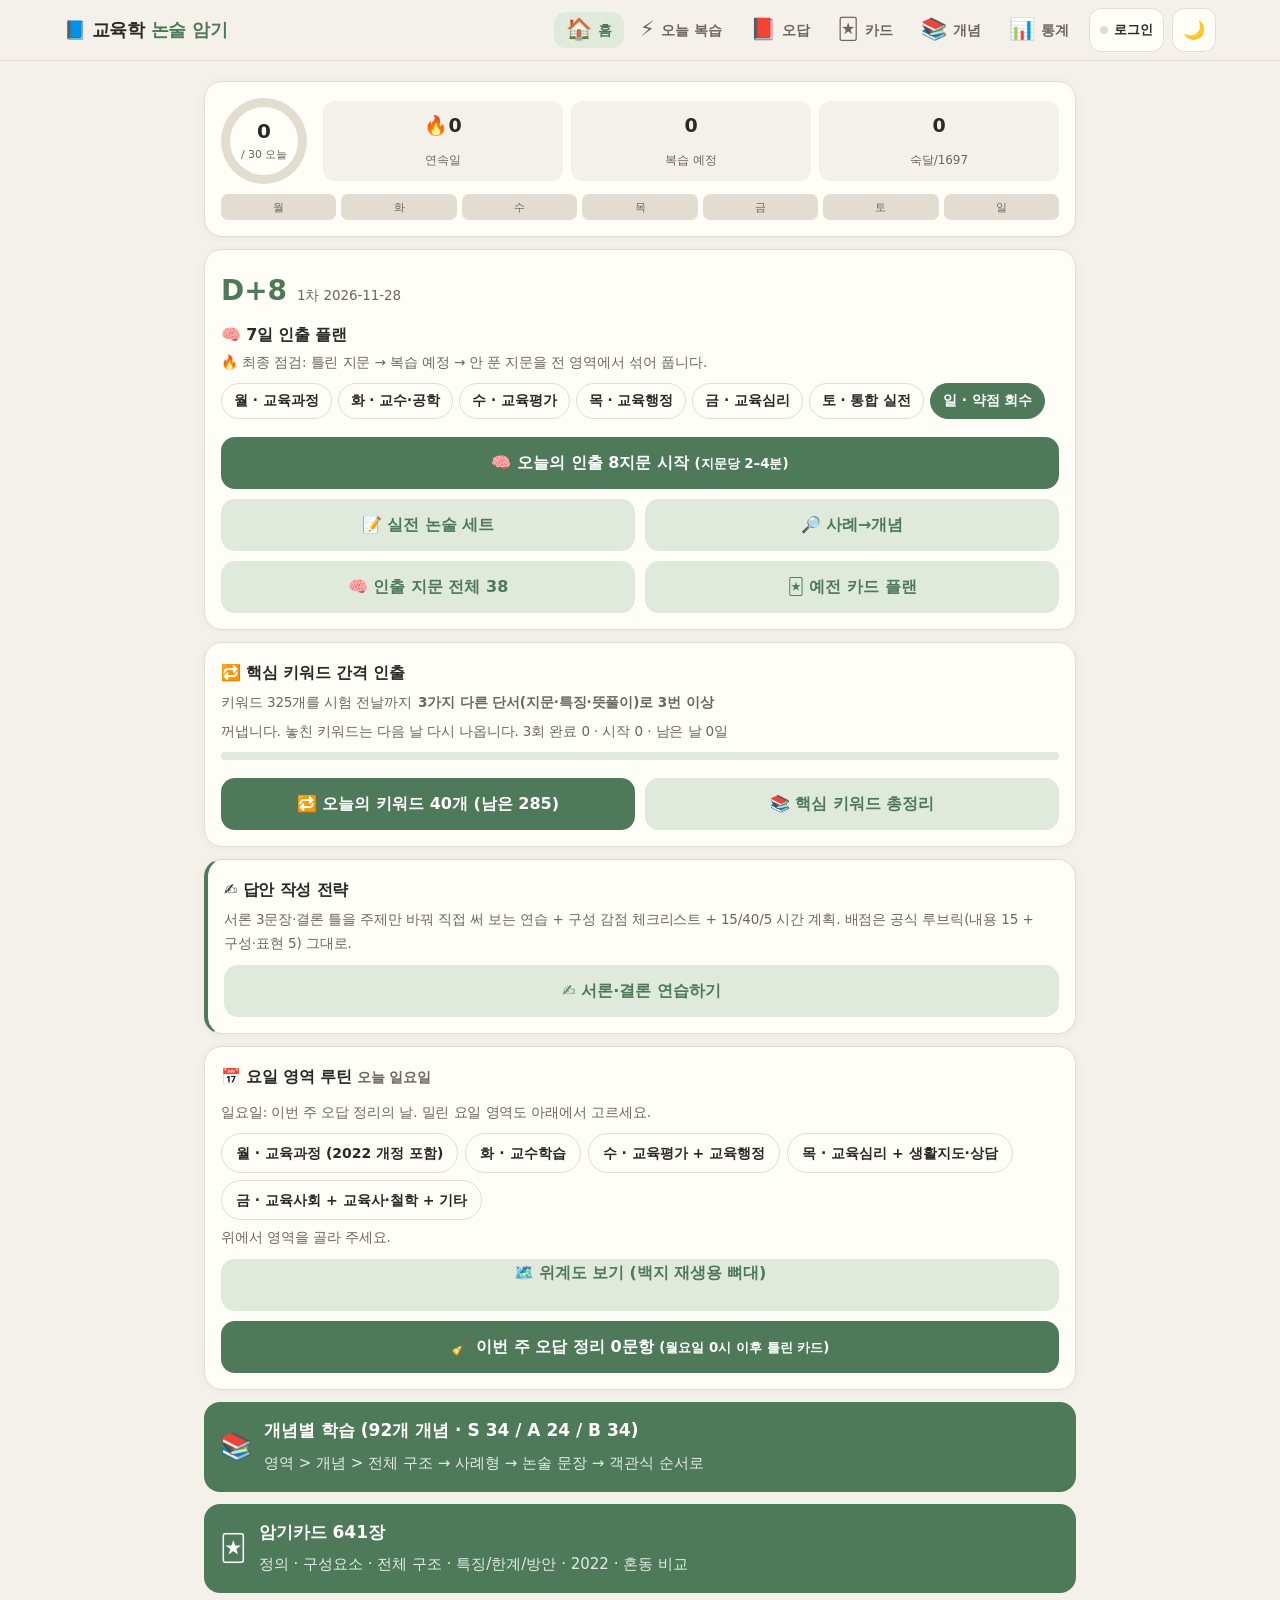
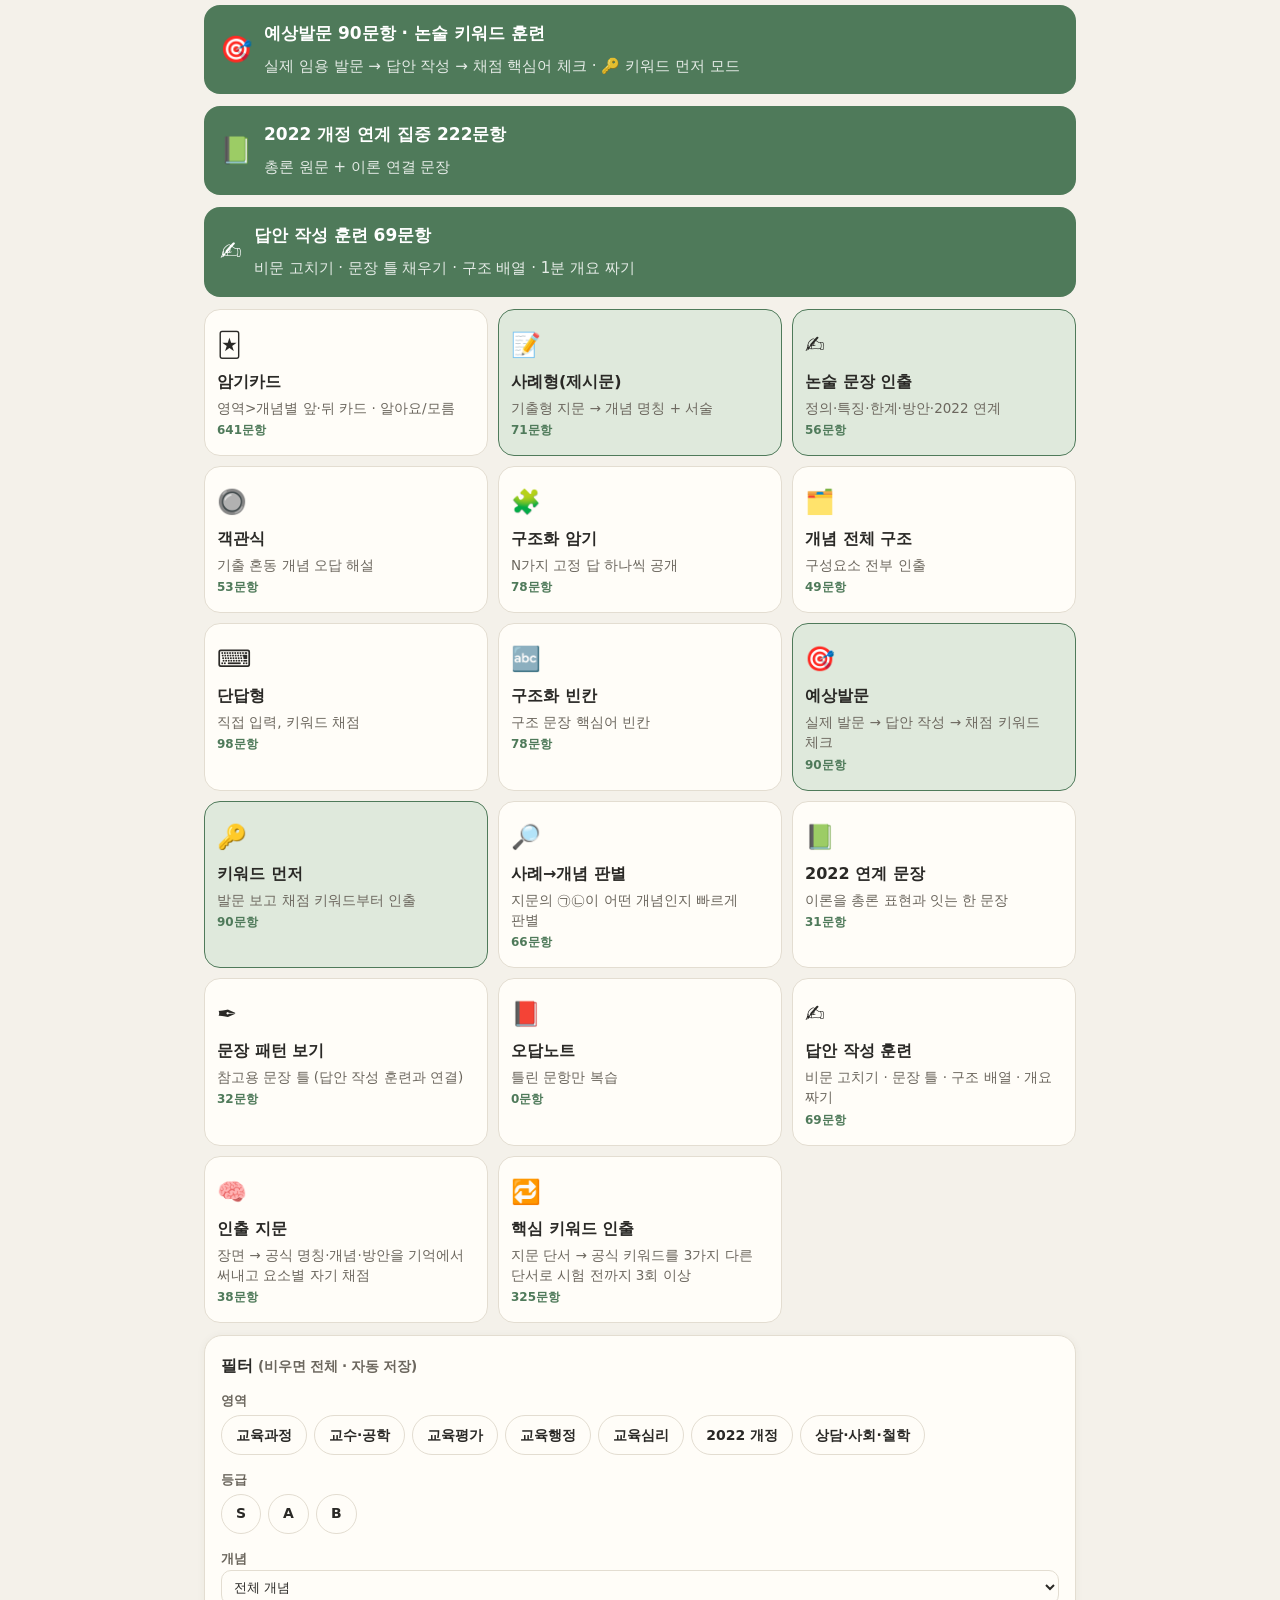
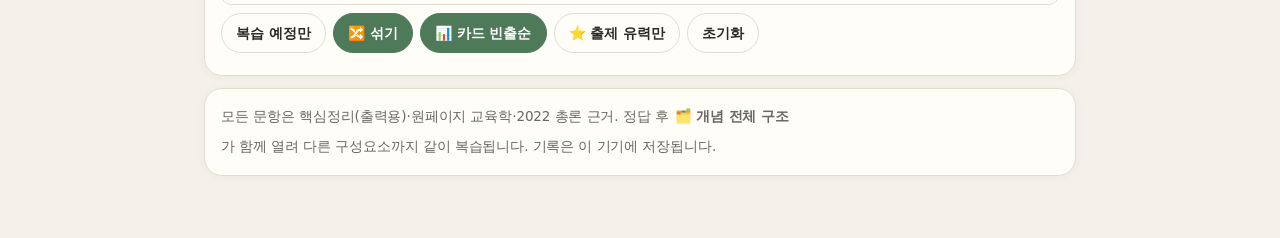
==== commit 939e38ac: "v30: 권지수 방법론 키워드 47개 추가·충돌 정정, 답안 작성 전략(엄정석+김현) 화면" ====
--- a/index.html
+++ b/index.html
@@ -136,7 +136,8 @@
 .crit{font-size:13.5px;color:var(--mut);background:var(--warns);border-radius:10px;padding:8px 12px;margin:8px 0}
 .mnb{font-size:14px;background:var(--accs);border-radius:10px;padding:8px 12px;margin:8px 0}
 .rdays{display:flex;flex-wrap:wrap;gap:6px;margin:8px 0}.rdays .chip{min-height:36px;padding:4px 12px;font-size:13.5px}
-/* v29 palette */.cuebox{background:var(--accs);border-radius:12px;padding:10px 12px;margin:10px 0}.cuel{font-size:1.05em;line-height:1.8}.kwar{color:var(--acc);white-space:nowrap}.cu{font-size:.9em;color:var(--mut);margin-top:4px}.kqin{width:100%;box-sizing:border-box;font-size:1.05em;padding:12px 14px;border:1px solid var(--bd);border-radius:12px;background:var(--card);color:var(--fg);margin:10px 0}.kqin:focus{outline:2px solid var(--acc);border-color:var(--acc)}.kqbar{height:8px;border-radius:99px;background:var(--accs);overflow:hidden;margin:8px 0}.kqbar i{display:block;height:100%;background:var(--acc)}.kwt{overflow-x:auto}.kwtab{border-collapse:collapse;width:100%;min-width:760px;font-size:.92em}.kwtab th{position:sticky;top:0;background:var(--card);text-align:left;color:var(--mut);font-weight:600;border-bottom:2px solid var(--bd);padding:6px 8px}.kwtab td{border-bottom:1px solid var(--bd);padding:8px;vertical-align:top}.kwtab td:first-child{width:18%}.kwn{all:unset;cursor:pointer;font-weight:700;color:var(--acc)}.kwn:hover{text-decoration:underline}
+/* v29 palette */
+.cuebox .cuel,.cuebox .kwar{white-space:normal;overflow-wrap:anywhere}.wr30 textarea.kqin{min-height:96px;resize:vertical;font-size:15px;line-height:1.6}.wrh{border-left:4px solid var(--acc)}.cuebox{background:var(--accs);border-radius:12px;padding:10px 12px;margin:10px 0}.cuel{font-size:1.05em;line-height:1.8}.kwar{color:var(--acc);white-space:nowrap}.cu{font-size:.9em;color:var(--mut);margin-top:4px}.kqin{width:100%;box-sizing:border-box;font-size:1.05em;padding:12px 14px;border:1px solid var(--bd);border-radius:12px;background:var(--card);color:var(--fg);margin:10px 0}.kqin:focus{outline:2px solid var(--acc);border-color:var(--acc)}.kqbar{height:8px;border-radius:99px;background:var(--accs);overflow:hidden;margin:8px 0}.kqbar i{display:block;height:100%;background:var(--acc)}.kwt{overflow-x:auto}.kwtab{border-collapse:collapse;width:100%;min-width:760px;font-size:.92em}.kwtab th{position:sticky;top:0;background:var(--card);text-align:left;color:var(--mut);font-weight:600;border-bottom:2px solid var(--bd);padding:6px 8px}.kwtab td{border-bottom:1px solid var(--bd);padding:8px;vertical-align:top}.kwtab td:first-child{width:18%}.kwn{all:unset;cursor:pointer;font-weight:700;color:var(--acc)}.kwn:hover{text-decoration:underline}
 .btn:not(.l):hover,.cta:hover{background:var(--acch)}.chip.on{border-color:var(--acc)}.opt.no,.bad{border-color:var(--bad)}
 </style></head><body>
 <header><div class="hd"><button class="ib" id="backBtn" aria-label="홈으로" hidden>←</button><h1 id="ttl">📘 교육학 <b>논술 암기</b></h1>
@@ -144,7 +145,7 @@
 <button class="ib" id="theme" aria-label="다크 모드 전환">🌙</button></div></header>
 <main id="app"></main>
 <script>
-const DATA={"con":[{"id":"hid","d":"교육과정","g":"S","n":"잠재적·영 교육과정","src":"논술 14·19·20·24 / 핵심정리 Part1","f":[{"k":"공식적(표면적) 교육과정","df":"학교가 계획·의도하여 문서로 가르치는 교육과정","u":"교육과정 문서·성취기준에 따른 수업"},{"k":"잠재적 교육과정","df":"학교가 의도하지 않았지만 학교생활(문화·규칙·관계)을 통해 은연중에 배우는 것. Jackson: 군집성·상찬(평가)·권력. 주로 정의적, 장기적·반복적","u":"학교 문화·관계를 점검하고, 잠재적 결과를 다음 계획의 목표·내용·평가에 반영"},{"k":"영 교육과정(Eisner)","df":"학교가 가르치지 않아 학생이 배울 기회를 놓치는 지식·사고방식·가치(의도적 배제 포함)","u":"교육내용 선정 시 빠진 내용이 없는지 반성, 새 요구(기후·디지털·다양성) 포함"}],"l22":"공동체 의식·상호 존중, 편견·고정관념·차별 유의 → 학교 문화 점검(잠재적). 디지털·생태 소양 포함 여부 점검(영).","core":"의도(공식) / 비의도적 학습(잠재) / 배제로 놓친 기회(영)","hot":1},{"id":"tyler","d":"교육과정","g":"S","n":"Tyler 합리적 모형","src":"논술 17·19·25 / 핵심정리","f":[{"k":"① 목표 설정","df":"원천 3(학습자·사회·교과 전문가) → 체 2(교육철학·학습심리학)로 걸러 행동적 목표 진술","u":"학생 흥미·사회 요구·교과에서 목표 후보 → 학교 철학·발달 수준으로 거름"},{"k":"② 학습경험 선정","df":"5원리: 기회, 만족, 가능성(학습 가능성), 일경험 다성과, 다경험 일성과","u":"목표 행동을 직접 해 볼 기회, 만족감을 주는 활동, 수준에 맞는 경험 선정"},{"k":"③ 학습경험 조직","df":"계속성(반복)·계열성(심화)·통합성(교과 간 연결)","u":"같은 개념을 반복·심화하고, 다른 교과와 연결"},{"k":"④ 평가","df":"행동적 목표와 실제 성취의 일치 정도 확인","u":"목표 달성도를 평가해 교육과정 개선"}],"l22":"성취기준 중심 설계, 교과 간 연계·통합(통합성), 학습경험의 폭·깊이.","core":"목표 중심·연역적·처방적 4단계. 비판: 지나친 단순화, 내용 선정 직접 답 없음, 정치적 이해관계 무관심"},{"id":"exp","d":"교육과정","g":"S","n":"경험중심·학문중심 교육과정","src":"논술 14·16·20·23","f":[{"k":"교과중심","df":"문화유산을 논리적 체계에 따라 전달. 미래생활 준비","u":"체계적 지식 전달(비판: 흥미 무시)"},{"k":"경험중심(Dewey)","df":"개념: 학습자의 흥미·필요와 생활 문제를 해결하는 경험을 중심으로 한 교육과정(Dewey: \"경험의 재구성\", 행함으로써 배운다)\n장점: 학습 흥미 유발, 전인적 발달, 문제해결력 신장\n단점: 기초학력 저하, 교과 지식의 체계성 부족, 교사의 준비 부담","u":"생활 주제 프로젝트, 중핵형 조직(생활 문제를 중심에 두고 교과를 엮음)"},{"k":"학문중심(Bruner)","df":"지식의 구조(기본 개념·원리)를 학자처럼 탐구. 구조의 특징: 표현방식·경제성·생성력. 나선형 조직, 발견학습, 전이(일반화)","u":"핵심 개념을 학년마다 깊이·폭을 넓혀 반복, 탐구 수업"},{"k":"인간중심","df":"자아실현, 잠재적 교육과정 중시","u":"인간적 관계·학교 환경 조성"}],"l22":"경험중심 ↔ 삶과 연계된 학습·학생 주도성 / 학문중심 ↔ 핵심 아이디어 중심 깊이 있는 학습","core":"흥미·생활(경험) vs 구조·탐구(학문)","hot":1},{"id":"walker","d":"교육과정","g":"S","n":"Walker 숙의 모형","src":"논술 18·26","f":[{"k":"① 강령(platform)","df":"참여자가 가진 신념·가치·이론·이미지 등 기본 입장","u":"협의 전 각자의 입장을 드러내 공유"},{"k":"② 숙의(deliberation)","df":"대안을 제시·검토하며 논의해 최선의 대안을 찾는 과정(합의)","u":"열린 태도로 근거를 들어 토론, 경청"},{"k":"③ 설계(design)","df":"숙의 결과를 구체적 교육과정(프로그램·자료)으로 만듦","u":"합의안을 시간표·단원 계획으로 구체화"},{"k":"성격","df":"실제적·기술적(記述的) 자연주의 모형. 비선형, 다양한 이해관계자 참여","u":"vs Tyler: 처방적·직선적"}],"l22":"교육과정 자율화·분권화, 교육 주체 간 협조 체제, 학교자율시간 편성 협의, 민주적 절차","core":"실제 개발 과정을 '있는 그대로' 기술"},{"id":"snyder","d":"교육과정","g":"S","n":"Snyder 교육과정 실행 관점","src":"논술 21","f":[{"k":"충실도 관점","df":"개념: 계획된 교육과정을 개발자의 의도대로 충실히 실행했는지를 보는 관점\n장점: 교육과정 실행의 일관성과 질 관리\n단점: 교사의 자율성 제약, 학생과 학교 맥락을 무시","u":"표준 지침대로 실행, 실행 정도 점검"},{"k":"상호적응 관점","df":"개발자와 실행자가 학교 맥락에 맞게 교육과정을 서로 조정","u":"학교 실정에 맞게 내용·방법 조정"},{"k":"생성(형성) 관점","df":"교사와 학생이 함께 만들어 가는 교육경험. 외부 자료는 도구. 교사=개발자","u":"학생 요구·관심을 반영해 주제·활동을 함께 구성"}],"l22":"국가 공통성 + 학교·개인 다양성, 학생 맞춤형, 교육과정 재구성(내용 배열은 반드시 따라야 할 순서가 아님)","core":"충실(그대로) → 상호적응(조정) → 생성(함께 창출)","hot":1},{"id":"sbcd","d":"교육과정","g":"S","n":"학교중심 교육과정(Skilbeck)·재구성·연계성","src":"논술 22·26","f":[{"k":"① 상황 분석","df":"학교 내적 요인(학생·교사·시설)과 외적 요인(사회·학부모·정책) 분석","u":"학생 실태 조사, 지역 여건 분석"},{"k":"② 목표 설정","df":"상황 분석에 근거한 목표 진술","u":"학교 특성 반영 목표"},{"k":"③ 프로그램 구성","df":"내용·방법·자료·시간 배정 설계","u":"단원·시간표 구성"},{"k":"④ 판단·실행","df":"실행에서 생길 문제 예측·대처","u":"교사 연수·자원 확보"},{"k":"⑤ 평가(모니터링)","df":"점검·평가하고 다음 개발에 환류","u":"자체 평가 후 다음 학년도 반영"},{"k":"특징","df":"상호작용적·역동적: 어느 단계에서나 시작 가능. 장점: 학교 특성·학생 요구 반영, 교사 전문성·자율성 향상","u":"교사가 개발자로 참여"},{"k":"수직적 연계성","df":"학년·학교급 간 내용이 자연스럽게 이어지는 정도(↔수평적: 교과 간)","u":"진로연계 시기에 상급 학교 기초 개념 다루기"}],"l22":"학교자율시간, 학교 교육과정 자체 평가, 진로연계교육(학교급 전환기), 내용 배열 조정 가능(재구성 근거)","core":"상황분석에서 출발, 어느 단계에서나 시작 가능","hot":1},{"id":"bwd","d":"교육과정","g":"S","n":"백워드 설계","src":"논술 15","f":[{"k":"① 바라는 결과 확인","df":"영속적 이해(big idea), 본질적 질문, 성취기준 확인","u":"핵심 아이디어를 목표로 설정"},{"k":"② 수용 가능한 증거 결정","df":"이해의 증거를 먼저 계획: 수행과제(GRASPS), 루브릭, 기타 증거","u":"수행과제·채점기준을 수업 전에 설계"},{"k":"③ 학습경험 계획","df":"WHERETO 원리로 학습활동 계획","u":"평가에 이르도록 차시 배치"},{"k":"6가지 이해","df":"설명·해석·적용·관점·공감·자기지식(최고 수준)","u":"이해 측면별 과제 설계"}],"l22":"핵심 아이디어 = 영속적 이해, 성취기준-수업-평가 일관성, 깊이 있는 학습","core":"평가 계획이 수업 계획보다 먼저(역방향)","hot":1,"mn":["공자관점 설명해용 = 공감·자기지식·관점·설명·해석·적용(이해의 6측면)"]},{"id":"cle","d":"교수·공학","g":"S","n":"Jonassen 구성주의 학습환경(CLE)","src":"논술 17·25","f":[{"k":"문제/프로젝트","df":"학습의 중심. 비구조화·실제적 문제(맥락·표상·조작 공간)","u":"실제 지역 문제 제시"},{"k":"관련 사례","df":"학습자가 참고할 유사 사례(기억 보완·인지적 유연성)","u":"이전 학년 보고서·타 지역 사례 제공"},{"k":"정보 자원","df":"문제 해결에 필요한 정보를 적시에 제공","u":"자료 링크·통계 제공"},{"k":"인지 도구","df":"사고를 돕는 도구(개념도, 시각화, 모델링 도구)","u":"GIS, 개념도 그리기 도구"},{"k":"대화·협력 도구","df":"의사소통·협력 지원","u":"협업 문서, 토론 게시판"},{"k":"사회적·맥락적 지원","df":"환경 실행을 위한 교사·시설·문화 지원","u":"교사 연수, 기자재 지원"},{"k":"교수활동: 모델링·코칭·비계","df":"모델링(행동·인지: 사고 외현화), 코칭(동기·점검·성찰 유도), 비계(과제 조정·대체 평가, 점진적 철수)","u":"소리 내어 생각하기 시범 → 순회 피드백 → 힌트 축소"}],"l22":"학생 참여형 수업, 탐구 질문, 학생 주도성, 삶과 연계","core":"문제 중심 + 지원 도구 5 + 교수활동 3"},{"id":"pbl","d":"교수·공학","g":"S","n":"문제중심학습(PBL)","src":"논술 18","f":[{"k":"문제","df":"실생활의 비구조화된 문제에서 출발(문제가 학습보다 먼저)","u":"지역 갈등 등 실제 문제"},{"k":"학습자 역할","df":"문제 해결자, 자기주도 학습자(학습과제 결정), 협력자","u":"모둠별 학습 과제 분담·탐색"},{"k":"교사 역할","df":"촉진자(튜터): 과제 안내 → 연구과제 정의 지원 → 자료수집·해결 지도 → 결과 발표 → 성찰 지원","u":"질문으로 사고 촉진"},{"k":"과정","df":"문제 제시 → 문제 확인(아는 것/알아야 할 것) → 자기주도 학습 → 재검토·해결안 → 발표·성찰","u":"개별학습 + 협동학습 결합"}],"l22":"문제 해결 및 사고 과정을 중시하는 수업·평가, 학생 참여형 수업","core":"비구조화 문제 → 자기주도 + 협동 → 성찰","hot":1},{"id":"online","d":"교수·공학","g":"S","n":"온라인 수업·상호작용·테크놀로지","src":"논술 20·21·22·24","f":[{"k":"학습자-내용 상호작용","df":"학습자가 학습 자료와 상호작용하며 이해 구성","u":"상호작용형 콘텐츠, 퀴즈, 시뮬레이션"},{"k":"학습자-교수자 상호작용","df":"질문·피드백·안내를 통한 교사와의 소통","u":"실시간 질의응답, 개별 피드백"},{"k":"학습자-학습자 상호작용","df":"동료와의 토론·협력, 고립감 해소","u":"토론 게시판, 패들렛, 소회의실 협업"},{"k":"협력 도구","df":"위키(공동 저작; 문제: 신뢰성·무임승차·저작권), 토론 게시판","u":"편집 이력 확인, 역할 분담, 출처 표기 지도"},{"k":"블렌디드·플립드","df":"온·오프라인 결합 / 사전 영상 학습 후 교실에서 활동","u":"사전 영상 + 교실 토론"}],"l22":"디지털 기초소양, 지능정보기술 활용 맞춤형 학습, 디지털 학습 환경, 에듀테크 역량","core":"상호작용 3유형 + 고립감 해소","hot":1},{"id":"appr","d":"교수·공학","g":"S","n":"인지적 도제","src":"논술 20","f":[{"k":"인지적 도제","df":"모델링 → 코칭 → 스캐폴딩 → 명료화 → 반성 → 탐구. 전문가의 사고 과정을 외현화, 도움 점차 축소(fading)","u":"시범 → 순회 힌트 → 힌트 카드 회수 → 설명하게 하기 → 비교 성찰 → 새 문제 탐구"}],"l22":"","core":"","parent":"appr","hot":1,"mn":["MCSARE(명·반·탐) = 모델링·코칭·스캐폴딩·명료화·반성·탐구"]},{"id":"sitl","d":"교수·공학","g":"S","n":"상황학습","src":"논술 20","f":[{"k":"상황학습","df":"지식은 맥락 속에서 의미. 실행공동체, 정당한 주변적 참여, 문화 적응","u":"실제 공동체 활동 참여, 포트폴리오 평가"}],"l22":"","core":"","parent":"appr","hot":1},{"id":"anch","d":"교수·공학","g":"S","n":"정착수업(앵커드 수업)","src":"논술 20","f":[{"k":"정착수업(앵커드)","df":"이야기(비디오) 속 실제 문제(앵커)를 중심으로 탐구. 일반적 문제해결 전략보다 구체적 맥락 중시","u":"영상 속 문제 상황 제시"}],"l22":"","core":"","parent":"appr"},{"id":"cft","d":"교수·공학","g":"S","n":"인지적 유연성 이론","src":"논술 20","f":[{"k":"인지적 유연성","df":"복잡·비구조적 지식을 여러 관점·사례로 다시 보게 함(임의 접근 학습). 지나친 단순화는 고차 지식 방해","u":"같은 주제를 다른 사례·관점으로 반복 탐색"}],"l22":"","core":"","parent":"appr","hot":1},{"id":"isd","d":"교수·공학","g":"A","n":"ADDIE 모형","src":"논술 15","f":[{"k":"분석(A)","df":"요구분석, 학습자 분석, 환경 분석, 과제(직무) 분석","u":"진단 설문, 선행지식·오개념 파악"},{"k":"설계(D)","df":"수행목표 명세, 평가도구 설계, 계열화, 교수전략 수립","u":"성취기준을 수행목표로 진술, 평가 문항 먼저"},{"k":"개발(D)","df":"교수자료 개발, 형성평가로 수정","u":"학습지·영상 제작 후 시범 적용"},{"k":"실행(I)","df":"교수 프로그램 적용, 관리","u":"실제 수업 운영"},{"k":"평가(E)","df":"총괄평가(외부 평가자 권장)로 효과 판단","u":"프로그램 효과성 판단"}],"l22":"","core":"","parent":"isd"},{"id":"dick","d":"교수·공학","g":"A","n":"Dick & Carey 모형","src":"논술 15","f":[{"k":"Dick & Carey","df":"목표 확인→교수 분석→학습자·환경 분석→수행목표→평가도구→교수전략→자료 개발→형성평가→수정→총괄평가. 독립 실행 단계 없음","u":""}],"l22":"","core":"","parent":"isd"},{"id":"arcs","d":"교수·공학","g":"A","n":"Keller ARCS 동기설계","src":"논술 15 / 객관식 15·13·12·11·09·07","f":[{"k":"A 주의집중","df":"주의·호기심 유발. 하위: 지각적 주의환기(시청각·비일상적 사건), 탐구적 주의환기(신기한 문제·질문), 다양성(수업 방식 변화)","u":"놀라운 통계·영상 제시, 의문 유발 질문, 강의+활동 혼합"},{"k":"R 관련성","df":"학습이 자신의 삶과 관련 있다고 인식. 하위: 친밀성(익숙한 인물·예), 목적지향성(실용성·미래와 연결), 필요(동기)와의 부합(수준·방식 선택)","u":"우리 지역 사례, 진로와 연결, 과제 선택권"},{"k":"C 자신감","df":"성공할 수 있다는 기대. 하위: 학습의 필요조건 제시(목표·평가기준 명확히), 성공 기회 제시(쉬운 것→어려운 것), 개인적 조절감 증대(진도 스스로 조절)","u":"평가기준 사전 안내, 난이도 계열화, 자기 속도 학습"},{"k":"S 만족감","df":"성취감과 공정함. 하위: 내재적 강화(배운 것 적용 기회), 외재적 보상(칭찬·피드백), 공정성(수업-평가 일치, 일관된 기준)","u":"적용 과제, 긍정적 피드백, 수업 내용과 평가 문항 일치"}],"l22":"학생 참여형 수업, 학습의 즐거움 경험, 실생활 맥락(관련성)","core":"주·관·자·만 + 하위전략 각 3","hot":1},{"id":"gagne","d":"교수·공학","g":"A","n":"Gagné 9가지 수업사태","src":"논술 15(학습과제 제시)","f":[{"k":"도입: ① 주의 획득","df":"자극 변화로 주의 집중","u":"사진·질문"},{"k":"도입: ② 학습목표 제시","df":"기대 형성","u":"목표 안내"},{"k":"도입: ③ 선수학습 회상","df":"관련 선행지식 재생","u":"지난 차시 복습 질문"},{"k":"전개: ④ 자극(학습내용) 제시","df":"특징적 자극 제시","u":"핵심 개념 설명·자료"},{"k":"전개: ⑤ 학습 안내","df":"의미적 부호화 도움","u":"예시·비유·개념도"},{"k":"전개: ⑥ 수행 유도","df":"재생 촉진","u":"연습 문제"},{"k":"전개: ⑦ 피드백 제공","df":"강화","u":"정오 확인·교정"},{"k":"정리: ⑧ 수행 평가","df":"인출·강화","u":"형성평가"},{"k":"정리: ⑨ 파지·전이 증진","df":"일반화","u":"새 상황 적용 과제"}],"l22":"학습의 출발점 파악(선수학습), 학습 결손 예방(피드백)","core":"내적 학습 과정에 대응하는 외적 사태","hot":1,"mn":["언지인운태 = 언어정보·지적기능·인지전략·운동기능·태도","주목·선수·자극·스캐폴딩·수유·피드·수평·파전 = 9가지 수업사태"]},{"id":"coop","d":"교수·공학","g":"A","n":"협동학습","src":"논술 14","f":[{"k":"긍정적 상호의존","df":"모둠원의 성공이 서로에게 달려 있음","u":"공동 목표·역할 분담"},{"k":"개별 책무성","df":"각자의 학습 결과에 책임(무임승차 방지)","u":"개별 퀴즈, 개인 점수 반영"},{"k":"집단 보상","df":"모둠 성과에 대한 보상","u":"향상점수 합산 보상(STAD)"},{"k":"대표 모형","df":"Jigsaw(전문가 모둠), STAD(향상점수), GI(집단탐구)","u":"기후 지역별 전문가 모둠"}],"l22":"개별 학습과 소집단 협동 학습, 협력적 소통 역량","core":"상호의존 + 개별 책무성","hot":1},{"id":"form","d":"교육평가","g":"S","n":"진단·형성·총괄평가","src":"논술 14·16·23","f":[{"k":"진단평가","df":"수업 전 출발점 행동·선수학습·오개념 확인, 학습 곤란 원인 진단","u":"단원 전 사전 퀴즈·설문"},{"k":"형성평가","df":"수업 중 학습 진행 확인 → 즉각적·구체적 피드백 → 교수·학습 개선. 기능: 학습 곤란 교정, 학습 동기(강화), 학습 속도 조절, 교수법 개선. 준거참조, 수시·비공식","u":"출구 카드, 오류 유형이 드러나게 답지 구성, 다음 차시 재지도"},{"k":"총괄평가","df":"수업 종료 후 성취 수준 판정·성적·자격 부여","u":"학기말 고사(성적·진급 판정)"}],"l22":"과정 중심 평가: 학습 과정을 확인하고 환류, 평가 결과로 수업 개선. 추수 지도","core":"시점·목적 구분: 전(진단) / 중(형성·피드백) / 후(총괄·판정)","hot":1},{"id":"ref","d":"교육평가","g":"S","n":"평가 참조틀(규준·준거·능력·성장)","src":"논술 15·18·22·24·25","f":[{"k":"규준참조","df":"개념: 집단(규준) 안에서 학생의 상대적 위치로 결과를 해석하는 상대평가\n특징: 선발적 교육관, 개인차 변별을 중시해 변별도·신뢰도 강조, 정상분포 기대\n장점: 개인차를 분명히 변별, 채점의 객관성, 경쟁을 통한 외적 동기 자극\n단점: 경쟁 과열과 협동 저해, 학생이 무엇을 얼마나 아는지에 대한 정보 부족","u":"석차·백분위로 선발"},{"k":"준거참조","df":"개념: 미리 정한 준거(성취기준) 도달 여부로 결과를 해석하는 절대평가\n특징: 발달적 교육관(모든 학생이 목표에 도달할 수 있다고 가정), 타당도 강조, 부적편포 기대, 준거 설정은 Angoff 방법 등\n장점: 목표 도달 정도에 대한 정보로 교수·학습 개선, 협동 촉진과 경쟁 완화\n단점: 준거 설정이 어렵고 자의적일 수 있음, 개인차 변별이 어려움","u":"성취평가제, 최소 성취수준"},{"k":"능력참조","df":"개념: 학생이 가진 능력에 비추어 최선을 다했는지로 결과를 해석\n특징: 개인 맞춤형 해석, 개인 내 기준 사용\n장점: 학생 개인의 능력 수준을 고려한 피드백 가능\n단점: 학생의 능력을 정확히 측정하기 어려움","u":"능력 대비 노력 피드백"},{"k":"성장참조","df":"개념: 이전 성취와 비교해 얼마나 향상(성장)했는지로 결과를 해석\n특징: 개인의 변화와 성장을 중시, 학습 동기 부여\n장점: 향상 정도를 알려 주어 성취가 낮은 학생도 동기 유지\n단점: 사전·사후 측정의 신뢰도가 높아야 하며, 고부담 평가(선발)에는 부적합","u":"1학기 대비 향상 피드백"}],"l22":"성취기준·성취수준, 학생 맞춤형 평가, 고교학점제 최소 성취수준 보장","core":"남과 비교(규준) / 기준과 비교(준거) / 내 능력과(능력) / 과거 나와(성장)","hot":1},{"id":"vr","d":"교육평가","g":"S","n":"타당도·신뢰도·객관도","src":"논술 17·19·23","f":[{"k":"내용타당도","df":"검사가 교육목표·내용을 대표하는 정도. 이원목적분류표로 확보","u":"내용×행동 이원분류표 작성"},{"k":"준거타당도","df":"외부 준거와의 관련: 예언타당도(미래 행동), 공인타당도(현재 다른 검사)","u":"모의고사와 수능 상관"},{"k":"구인타당도","df":"측정하려는 심리적 구인을 제대로 재는 정도(요인분석 등)","u":"창의성 하위 요인 확인"},{"k":"결과타당도","df":"검사 결과 활용이 가져오는 결과의 적절성","u":"평가가 수업에 미친 영향 점검"},{"k":"신뢰도","df":"측정의 일관성: 재검사, 동형, 반분(속도검사 부적절), 문항내적합치도(Cronbach α). 타당도의 필요조건","u":"문항 수 늘리기, 명확한 문항"},{"k":"객관도","df":"채점자 간·채점자 내 일관성(채점자 신뢰도)","u":"루브릭 공유, 채점자 협의, 문항 단위 채점, 이름 가리기, 복수 채점자 평균"}],"l22":"타당하고 합리적인 기준과 척도, 서술형·논술형 확대, 배울 기회를 주지 않은 내용은 평가하지 않음","core":"무엇을 재나(타당도) / 일관되게 재나(신뢰도) / 채점이 일관되나(객관도)","hot":1},{"id":"perf","d":"교육평가","g":"S","n":"수행평가·과정 중심 평가·자기평가","src":"논술 21·22","f":[{"k":"수행평가","df":"개념: 실제 상황에서 지식·기능을 수행하는 과정과 결과를 관찰해 평가\n특징: 고등사고능력과 정의적 영역까지 평가\n장점: 실제적 능력과 학습 과정을 평가, 교수·학습과 평가의 통합\n단점: 채점 신뢰도 확보가 어렵고 시간·비용 부담이 큼","u":"프로젝트, 포트폴리오, 관찰, 실험"},{"k":"과정 중심 평가","df":"학습 결과뿐 아니라 결과에 이르는 학습 과정을 확인하고 환류","u":"수업 중 관찰·피드백 누적 기록"},{"k":"자기평가","df":"개념: 학생이 스스로 자신의 학습 과정과 결과를 평가\n효과: 메타인지와 자기성찰 능력 향상, 자기주도 학습, 학습 동기 강화","u":"자기평가 체크리스트, 성찰일지"},{"k":"동료평가","df":"학생 간 상호 평가. 협력·관점 확대","u":"동료 피드백 양식"},{"k":"루브릭","df":"반응의 방법과 수준을 구체적으로 제시하는 평가지침","u":"수준별 기술 사전 공유"}],"l22":"학습 과정 확인·환류, 수행평가 내실화, 서술형·논술형 확대, 학생 스스로 평가하는 기회, 인지적·정의적 균형","core":"과정 중시 + 루브릭 + 자기성찰","hot":1},{"id":"eval_view","d":"교육평가","g":"A","n":"평가관(측정관·평가관·총평관)","src":"논술 19·22·24","f":[{"k":"측정관","df":"불변 능력 가정, 신뢰도·객관성 중시, 동일 도구","u":"표준화 검사"},{"k":"평가관","df":"변화 가능, 내용타당도 중시, 목표 달성도","u":"성취도 평가"},{"k":"총평관","df":"다양한 방법으로 개인을 환경과 함께 전인적 이해, 구인타당도 중시","u":"관찰·면담·검사 종합"}],"l22":"","core":"","parent":"eval_view"},{"id":"cat","d":"교육평가","g":"A","n":"컴퓨터 적응형 검사(CAT)","src":"논술 19·22·24","f":[{"k":"CAT","df":"응답에 따라 다음 문항 난이도 조절, 문항반응이론 기반. 맞춤형 평가","u":"지능정보기술 활용 맞춤형 평가"}],"l22":"","core":"","parent":"eval_view"},{"id":"likert","d":"교육평가","g":"A","n":"리커트 척도","src":"논술 19·22·24","f":[{"k":"리커트 척도","df":"진술문 동의 정도 응답. 유의: 하나의 진술에 하나의 내용, 이중부정 피하기","u":"태도 설문"}],"l22":"","core":"","parent":"eval_view"},{"id":"org","d":"교육행정","g":"S","n":"학교조직: 관료제·이완결합·전문적 관료제","src":"논술 15·23","f":[{"k":"관료제(Weber)","df":"개념: 분업·규칙·위계·몰인정성·경력 지향을 특징으로 하는 합리적 조직(Weber)\n분업(전문화): 순기능은 전문성 향상, 역기능은 권태\n규칙과 규정: 순기능은 계속성·통일성·공정성, 역기능은 경직성·목표전도\n위계: 순기능은 조정과 순응, 역기능은 의사소통 저해\n몰인정성: 순기능은 합리성, 역기능은 사기 저하\n경력 지향: 순기능은 동기 유발, 역기능은 실적과 연공의 갈등","u":"평가 규정 준수로 공정성 확보"},{"k":"이완결합체제(Weick)","df":"개념: 학교의 부서·교사가 서로 느슨하게 연결되어 자율성을 갖는 조직(Weick)\n장점: 교사의 재량권과 전문성 발휘, 국지적 환경 변화에 대한 적응, 이질적 요소의 공존\n단점: 학교 전체의 통일된 개혁과 조정이 어려움","u":"수업 방식은 교과협의회 자율"},{"k":"이중조직","df":"수업은 이완결합, 행정·관리는 엄격한 결합(관료제)","u":"행정은 규정대로, 수업은 자율"},{"k":"조직화된 무질서","df":"불분명한 목표, 불확실한 기술, 유동적 참여","u":"쓰레기통 모형과 연결"},{"k":"전문적 관료제(Mintzberg)","df":"핵심 작업층 중심, 기술의 표준화, 훈련·수평적 직무 전문화","u":"교사 전문성 기반 운영"}],"l22":"학교 자율화·분권화, 교사 자율성과 책무성의 균형","core":"관료제(엄격) + 이완결합(느슨) = 이중조직","hot":1},{"id":"lead","d":"교육행정","g":"S","n":"지도성: 변혁적·분산적·초우량·Katz","src":"논술 14·19·25","f":[{"k":"변혁적(Bass) 4I","df":"이상적 영향력(카리스마), 영감적 동기부여(비전), 지적 자극(기존 방식 의문·창의), 개별적 배려(개인 성장 관심)","u":"비전 공유, 새 방법 실험 제안, 후배 멘토링"},{"k":"분산적","df":"지도자·구성원·상황의 상호작용 속에서 지도성이 실행. 여러 구성원이 함께 수행","u":"교사 리더팀, 업무별 리더"},{"k":"초우량(슈퍼)","df":"구성원 스스로 지도자 능력을 계발·활용하도록(셀프리더십)","u":"교사 자율 프로젝트 지원"},{"k":"문화적·도덕적","df":"가치·의미 공유 / 도덕적 권위(Sergiovanni)","u":"학교 비전·가치 공유"},{"k":"Katz 기술","df":"전문적(실무) 기술, 인간적 기술(협동·동기), 개념적 기술(조직 전체 조망). 상위 관리자일수록 개념적 중요","u":"동료 협력 = 인간적 기술"},{"k":"상황적(Fiedler)","df":"상황 요소: 지도자-구성원 관계, 과업 구조, 지위 권력","u":""}],"l22":"학습 공동체 문화 조성, 교육 주체 간 협조 체제","core":"","hot":1},{"id":"sup","d":"교육행정","g":"S","n":"장학의 유형","src":"논술 14·18·22","f":[{"k":"임상장학","df":"수업 개선 위해 교사-장학사 1:1. 계획 협의 → 수업 관찰 → 피드백 협의","u":"초임 교사 수업 개선"},{"k":"동료장학","df":"교사들이 서로 수업 관찰·협의. 자율성·협동성 기초, 융통성","u":"동학년 수업 공개"},{"k":"자기장학","df":"교사 스스로 수업 녹화·분석, 연수·대학원 등","u":"자발적 의지 높은 경력 교사"},{"k":"약식장학(일상장학)","df":"교장·교감의 짧은 학급 순시·수업 참관","u":"관리자 순시"},{"k":"컨설팅 장학","df":"의뢰인 요청, 전문성·자발성·독립성·자문성·한시성·교육성 원칙","u":"외부 전문가 수업 컨설팅"}],"l22":"","core":"","parent":"sup","hot":1},{"id":"plc","d":"교육행정","g":"S","n":"전문적 학습공동체·학교중심연수","src":"논술 14·18·22","f":[{"k":"PLC(전문적 학습공동체)","df":"공유 비전, 협력적 탐구, 학생 학습에 대한 공동 책임, 수업 공개·성찰적 대화","u":"교과 교사들이 공동 단원 설계·수업 공개"},{"k":"학교중심연수","df":"교내 자율연수, 학교 단위 연수. 학교 지원: 협의 시간 확보, 예산·자료 지원","u":"협의 시간을 시간표에 넣기"}],"l22":"학습 공동체 문화 조성: 동학년·교과별 모임, 현장 연구, 자체 연수","core":"","parent":"sup","hot":1},{"id":"lo","d":"교육행정","g":"S","n":"Senge 학습조직","src":"논술 15·20","f":[{"k":"개인적 숙련","df":"개인이 지속적으로 역량을 높이는 학습","u":"개인 연수 목표 수립"},{"k":"정신모형","df":"당연시하는 고정관념을 성찰·수정","u":"관행 점검 토론"},{"k":"공유비전","df":"구성원이 함께 만든 미래상","u":"교육 비전 공동 수립"},{"k":"팀학습","df":"대화·토론으로 집단 지성 발휘","u":"교과 협의회 공동 연구"},{"k":"시스템 사고","df":"부분이 아닌 전체의 상호관계를 봄","u":"학교 문제를 구조적으로 분석"}],"l22":"","core":"","parent":"lo","hot":1},{"id":"scult","d":"교육행정","g":"S","n":"학교문화 유형(Steinhoff·Owens)","src":"논술 15·20","f":[{"k":"학교문화(Steinhoff·Owens)","df":"가족문화(돌봄·애정), 기계문화(목표 달성 수단, 성과·효율), 공연장문화(교장=지휘자, 관객 반응), 공포문화(고립·비난)","u":"기계·공포 문화 개선: 협력·신뢰 구축"}],"l22":"","core":"","parent":"lo"},{"id":"adm_etc","d":"교육행정","g":"A","n":"의사결정 모형","src":"논술 17·21·24","f":[{"k":"합리 모형","df":"최선의 대안 선택, 완전한 정보 가정","u":"이상적 결정"},{"k":"만족 모형","df":"만족할 만한 대안 선택(제한된 합리성)","u":"현실적 결정"},{"k":"점증 모형","df":"기존 정책에서 조금씩 수정","u":"예산 점증"},{"k":"혼합 모형","df":"기본 방향은 합리적, 세부는 점증적","u":"중장기 계획+세부 조정"},{"k":"쓰레기통 모형","df":"조직화된 무질서에서 문제·해결책·참여자·선택 기회가 우연히 결합","u":"학교 의사결정 설명"},{"k":"참여적 의사결정","df":"당사자 논의를 통한 합의, 전문직 조직에 적합","u":"교사 협의로 결정"}],"l22":"","core":"","parent":"adm_etc","hot":1},{"id":"swc","d":"교육행정","g":"A","n":"학교운영위원회","src":"논술 17·21·24","f":[{"k":"학교운영위원회","df":"학부모·교원·지역위원으로 구성, 학교 자치·의사결정 분권화. 위원장은 교원위원이 아닌 사람 중 선출","u":"학교 교육과정 심의"}],"l22":"","core":"","parent":"adm_etc"},{"id":"sr","d":"교육심리","g":"A","n":"Bandura 사회인지이론·자기효능감","src":"논술 16·23","f":[{"k":"자기효능감 원천(Bandura)","df":"성취 경험(가장 강력), 대리 경험(모델 관찰), 언어적 설득, 정서(생리) 상태","u":"쉬운 과제 성공, 또래 시범, 격려, 불안 완화"},{"k":"사회인지이론","df":"개인·행동·환경의 상호작용(상호결정론), 관찰·모방","u":"모델링 활용"}],"l22":"","core":"","parent":"sr","hot":1},{"id":"srl","d":"교육심리","g":"A","n":"자기조절학습","src":"논술 16·23","f":[{"k":"자기조절학습","df":"계획(목표·전략) → 점검(모니터링) → 평가·성찰. 요소: 인지(메타인지)·동기·행동(시간 관리, 환경 구조화, 도움 구하기)","u":"학습 계획표, 자기 점검지, 성찰일지"}],"l22":"","core":"","parent":"sr","hot":1},{"id":"vyg","d":"교육심리","g":"A","n":"Vygotsky·Piaget","src":"논술 20","f":[{"k":"ZPD","df":"실제적 발달 수준(혼자)과 잠재적 발달 수준(도움 받아) 사이","u":"수준보다 약간 높은 과제"},{"k":"비계설정","df":"ZPD 안에서 도움 제공 후 점진적 철수","u":"힌트 카드, 단계별 질문"},{"k":"사회적 상호작용·언어","df":"지식은 사회적으로 구성, 혼잣말 = 언어가 사고로 내면화","u":"협동 학습, 소리 내어 생각하기"},{"k":"Piaget 대비","df":"인지 갈등(평형화), 작은 과학자, 사고가 언어를 촉진","u":"불평형 유발 경험 제공"}],"l22":"학생 맞춤형 수업(학습 출발점 파악), 협동 학습","core":"","hot":1,"mn":["공상따끈자 = 공동문제해결·상호주관성·따뜻한 반응·(근)접발달영역 유지·자기조절 증진(비계 요소)"]},{"id":"motiv","d":"교육심리","g":"A","n":"자기결정성 이론(Deci & Ryan)","src":"핵심정리 Part5","f":[{"k":"자기결정성(Deci & Ryan)","df":"기본 욕구: 자율성·유능성·관계성. 외재→내재 동기 연속선","u":"선택권(자율), 적정 난이도(유능), 협력(관계)"}],"l22":"자율성·주도성, 학생 맞춤형, 성장참조평가와 연결","core":"","parent":"motiv","hot":1},{"id":"attr","d":"교육심리","g":"A","n":"Weiner 귀인 이론","src":"핵심정리 Part5","f":[{"k":"귀인(Weiner)","df":"원인의 소재·안정성·통제 가능성. 노력처럼 통제 가능한 원인으로 귀인 지도","u":"실패를 노력·전략 부족으로 해석하게 피드백"}],"l22":"","core":"","parent":"motiv","hot":1},{"id":"goal","d":"교육심리","g":"A","n":"목표지향성 이론","src":"핵심정리 Part5","f":[{"k":"숙달목표","df":"과제 이해·향상. 도전 추구, 노력 귀인, 절대적·내적 자기참조 기준","u":"성장참조 피드백"},{"k":"수행접근/회피목표","df":"능력 입증·남보다 잘하기 / 무능해 보이지 않으려 회피(미제출)","u":"상대 비교 줄이기"}],"l22":"","core":"","parent":"motiv","hot":1},{"id":"ip","d":"교육심리","g":"A","n":"정보처리이론·메타인지","src":"핵심정리 Part5","f":[{"k":"저장소","df":"감각기억 → 작업기억(용량 한계) → 장기기억","u":"인지부하 줄이기, 청킹"},{"k":"부호화 전략","df":"정교화(선행지식 연결·예시·적용 질문), 조직화(묶기·표), 심상, 시연","u":"기후 유형 표로 묶기, \"우리 지역은?\" 질문"},{"k":"메타인지","df":"정보 흐름 통제: 계획·점검·조절(전략 선택)","u":"자기 점검 질문, 이해도 체크"}],"l22":"학습 과정·학습 전략 점검 → 자기주도 학습","core":"","hot":1,"mn":["정조맥심 = 정교화·조직화·맥락화·심상화(부호화)","계·점·조·평 = 계획·점검·조절·평가(메타인지 기능)"]},{"id":"k_human","d":"2022 개정","g":"S","n":"인간상·핵심역량","src":"총론 Ⅰ-2","f":[{"k":"인간상: 자기주도적인 사람","df":"전인적 성장 바탕, 자아정체성 확립, 진로와 삶을 스스로 개척","u":"진로 설계 활동"},{"k":"인간상: 창의적인 사람","df":"폭넓은 기초 능력, 진취적 발상과 도전으로 새 가치 창출","u":"융합 프로젝트"},{"k":"인간상: 교양 있는 사람","df":"문화적 소양·다원적 가치 이해, 인류 문화 향유·발전","u":"문화 감상·비평"},{"k":"인간상: 더불어 사는 사람","df":"공동체 의식, 다양성 이해·존중, 세계와 소통하는 민주시민, 배려·나눔·협력","u":"봉사·협력 학습"},{"k":"역량: 자기관리","df":"자아정체성·자신감, 삶과 진로 스스로 설계, 자기주도적 삶","u":"자기조절학습"},{"k":"역량: 지식정보처리","df":"다양한 지식·정보를 깊이 이해, 비판적 탐구·활용","u":"자료 탐구·분석"},{"k":"역량: 창의적 사고","df":"폭넓은 기초 지식 바탕 지식·기술·경험 융합, 새것 창출","u":"융합 과제"},{"k":"역량: 심미적 감성","df":"공감적 이해·문화적 감수성, 삶의 의미·가치 성찰·향유","u":"감상 활동"},{"k":"역량: 협력적 소통","df":"관점 존중·경청, 효과적 표현, 상호협력적 관계로 공동 목적 구현","u":"토론·협업(2015 '의사소통'에서 변경)"},{"k":"역량: 공동체","df":"개방적·포용적 가치·태도, 지속 가능한 인류 공동체 발전에 책임 있게 참여","u":"지역 문제 참여"}],"l22":"핵심역량: 교과 교육과 창의적 체험활동을 포함한 학교 교육 전 과정을 통해 기름. 비전: 포용성과 창의성을 갖춘 주도적인 사람","core":"인간상 4 · 역량 6"},{"id":"k_focus","d":"2022 개정","g":"S","n":"구성의 중점·교수학습 원칙","src":"총론 Ⅰ-1, Ⅱ-2","f":[{"k":"가 주도성","df":"미래 불확실성에 능동 대응 + 삶과 학습을 스스로 이끄는 주도성","u":"자기조절학습, 자기결정성"},{"k":"나 공동체 의식","df":"서로 존중·배려·협력하는 공동체 의식","u":"잠재적 교육과정 점검, 협동학습"},{"k":"다 기초소양","df":"언어·수리·디지털 기초소양(모든 교과를 통해)","u":"온라인·테크놀로지 활용"},{"k":"라 맞춤형 체제","df":"진로와 학습을 주도적으로 설계, 학습자 맞춤형 교육과정 체제","u":"고교학점제, Snyder 생성"},{"k":"마 깊이 있는 학습","df":"교과 간 연계와 통합, 학생의 삶과 연계된 학습, 학습에 대한 성찰","u":"백워드·학문중심·Tyler 통합성"},{"k":"바 참여형 수업·과정 평가","df":"학생 참여형 수업, 문제 해결·사고 과정을 중시하는 평가","u":"PBL, CLE, 과정 중심 평가"},{"k":"사 자율화·분권화","df":"교육 주체 간 협조 체제, 학습자·학교 여건에 적합한 학습","u":"Skilbeck, Walker, PLC"},{"k":"교수·학습 원칙","df":"핵심 아이디어 중심 지식·이해/과정·기능/가치·태도 연계, 실생활 맥락, 탐구 질문, 학습 출발점(선행 경험·지식·오개념), 지능정보기술 활용 맞춤형","u":""}],"l22":"","core":"","hot":1},{"id":"k_eval","d":"2022 개정","g":"S","n":"2022 평가 원칙","src":"총론 Ⅱ-3","f":[{"k":"평가 주안점","df":"학생 개개인의 교육 목표 도달 정도 확인, 학습의 부족한 부분 보충, 교수·학습의 질 개선","u":"형성평가·준거참조"},{"k":"결과 활용","df":"평가 결과 정보 제공 + 추수 지도 → 학생이 학습 성찰·개선","u":"피드백"},{"k":"성취기준 근거 일관성","df":"성취기준에 근거해 교수·학습과 평가 일관","u":"백워드·내용타당도"},{"k":"학습 과정 확인·환류","df":"결과만이 아니라 결과에 이르는 학습 과정을 확인·환류","u":"과정 중심 평가"},{"k":"인지·정의 균형, 스스로 평가","df":"인지적·정의적 측면 균형, 학생이 스스로 평가할 기회","u":"자기평가·메타인지"},{"k":"배울 기회","df":"배울 기회를 주지 않은 내용과 기능은 평가하지 않음","u":"교수타당도·공정성"},{"k":"방법","df":"수행평가 내실화, 서술형·논술형 확대, 타당하고 합리적인 기준과 척도, 지능정보기술 활용 학생 맞춤형 평가","u":"루브릭·CAT"}],"l22":"","core":"","hot":1},{"id":"k_auto","d":"2022 개정","g":"S","n":"학교자율시간·진로연계·고교학점제","src":"총론 Ⅱ·Ⅲ","f":[{"k":"학교자율시간(초3~6·중)","df":"지역 연계·특색 있는 교육과정. 연간 34주 기준 교과·창체 학기별 1주 수업 시간 확보. 중학교는 과목 내용을 학교가 결정(지역·학교 여건, 학생 필요·선택권 고려)","u":"Skilbeck 상황분석, Walker 숙의"},{"k":"진로연계교육","df":"학교급 전환기 상급 학교 생활·학습 준비. 교과별 학습 내용·방법의 학교급 간 연계. 중학교는 진로 활동·자유학기와 연계","u":"수직적 연계성"},{"k":"고교학점제 편제","df":"192학점 = 교과(군) 174 + 창체 18(288시간). 1학점 = 50분×16회. 보통 교과: 공통 / 선택(일반·진로·융합)","u":"학생 맞춤형"},{"k":"이수 기준·최소 성취수준","df":"출석률·학업성취율 중 하나 이상 반영. 과목별 최소 성취수준 보장 위해 예방·보충 지도","u":"준거참조, 완전학습, 형성평가"},{"k":"선택권 확대","df":"공동 교육과정, 새 과목 개설, 학교 밖 교육 이수 인정 등","u":"Snyder 생성 관점"},{"k":"재구성 근거","df":"내용 배열은 반드시 따라야 할 순서가 아님 → 순서·비중·연계 지도 조정 가능","u":"교사의 재구성"}],"l22":"","core":"","hot":1},{"id":"integ","d":"교육과정","g":"A","n":"통합 교육과정","src":"핵심정리 Part1(A)","f":[{"k":"다학문적 통합","df":"하나의 주제를 여러 교과가 각자의 관점에서 다룸(교과 경계 유지)","u":"'기후변화'를 지리·과학 시간에 각각 다룸"},{"k":"간학문적 통합","df":"여러 교과에 공통된 개념·기능(간학문적 개념)을 중심으로 연결","u":"'상호작용' 개념으로 지리·과학 연결"},{"k":"탈학문적 통합","df":"교과 경계를 넘어 실생활 문제·학생 관심에서 출발","u":"지역 문제 해결 프로젝트"}],"l22":"교과 간 연계와 통합, 융합적 사고와 창의적 문제 해결(교수·학습 가-2), 범교과 학습 주제","core":"경계 유지(다) → 공통 개념(간) → 경계 소멸(탈)","hot":1},{"id":"cur_b","d":"교육과정","g":"B","n":"Eisner 예술적 교육과정 모형","src":"핵심정리 Part1(B)","f":[{"k":"Eisner 예술적 모형","df":"교육과정 개발을 예술가의 활동처럼 봄. 목표: 행동목표 + 문제해결목표 + 표현적 결과. 평가: 교육적 감식안(감상)과 교육비평(공개적 표현)","u":"수업 중 예기치 않은 표현적 결과 인정, 질적 평가"}],"l22":"학교·교사 수준 개발(Taba), 과정 중심·질적 평가(Eisner), 인격적 성장(인간중심)","core":"","parent":"cur_b","hot":1},{"id":"taba","d":"교육과정","g":"B","n":"Taba 귀납적 모형","src":"핵심정리 Part1(B)","f":[{"k":"Taba 귀납적 모형","df":"교사가 단원(교수-학습 단원)을 먼저 개발하고 이를 바탕으로 교육과정 전체를 구성하는 풀뿌리(상향식)·귀납적 모형","u":"교사가 실험 단원 개발 → 검증 → 확대"}],"l22":"학교·교사 수준 개발(Taba), 과정 중심·질적 평가(Eisner), 인격적 성장(인간중심)","core":"","parent":"cur_b"},{"id":"humcur","d":"교육과정","g":"B","n":"인간중심 교육과정","src":"핵심정리 Part1(B)","f":[{"k":"인간중심 교육과정","df":"자아실현, 전인교육, 인간적 학교 환경, 잠재적 교육과정 중시","u":"허용적·수용적 분위기, 학생 존중"}],"l22":"학교·교사 수준 개발(Taba), 과정 중심·질적 평가(Eisner), 인격적 성장(인간중심)","core":"","parent":"cur_b"},{"id":"inst_b","d":"교수·공학","g":"B","n":"ASSURE 모형","src":"핵심정리 Part2(B)","f":[{"k":"ASSURE","df":"학습자 분석 → 목표 진술 → 방법·매체·자료 선정 → 매체·자료 활용 → 학습자 참여 요구 → 평가와 수정. 매체 활용 수업 설계","u":"디지털 자료 수업 계획"}],"l22":"학습의 출발점(선행 지식) 파악, 정보통신 매체 활용, 학생 참여형 수업","core":"","parent":"inst_b","hot":1,"mn":["5P = 자료 사전 검토·자료 준비·환경 준비·학습자 준비·학습 경험 제공(Utilize)"]},{"id":"ausub","d":"교수·공학","g":"B","n":"Ausubel 선행조직자","src":"핵심정리 Part2(B)","f":[{"k":"Ausubel 선행조직자","df":"새 학습 전에 제시하는 포괄적·추상적 개념틀. 유의미 학습(기존 인지구조에 포섭). 설명조직자·비교조직자","u":"단원 시작 시 개념도·비교표 제시"}],"l22":"","core":"","parent":"inst_b"},{"id":"recip","d":"교수·공학","g":"B","n":"상보적 교수","src":"핵심정리 Part2(B)","f":[{"k":"상보적 교수","df":"교사와 학생이 번갈아 교사 역할을 하며 읽기 전략(요약·질문·명료화·예측)을 시범·연습","u":"모둠에서 돌아가며 요약·질문 이끌기"}],"l22":"","core":"","parent":"inst_b"},{"id":"emodel","d":"교육평가","g":"B","n":"Tyler 목표중심 평가","src":"핵심정리 Part3(B)","f":[{"k":"목표중심 평가(Tyler)","df":"행동적 목표 달성 정도 확인","u":"성취기준 도달도 평가"}],"l22":"","core":"","parent":"emodel"},{"id":"scriv","d":"교육평가","g":"B","n":"Scriven 탈목표 평가","src":"핵심정리 Part3(B)","f":[{"k":"탈목표 평가(Scriven)","df":"목표에 얽매이지 않고 의도하지 않은 부수 효과까지 평가. 형성·총괄평가 용어 제안","u":"프로그램의 부작용·부수 효과 점검"}],"l22":"","core":"","parent":"emodel"},{"id":"cipp","d":"교육평가","g":"B","n":"Stufflebeam CIPP 평가 모형","src":"핵심정리 Part3(B)","f":[{"k":"CIPP(Stufflebeam)","df":"의사결정 지원: 상황(Context)·투입(Input)·과정(Process)·산출(Product) 평가","u":"학교 프로그램 단계별 평가"}],"l22":"","core":"","parent":"emodel"},{"id":"stdt","d":"교육평가","g":"B","n":"표준화 검사","src":"핵심정리 Part3(B)","f":[{"k":"표준화 검사","df":"전문가 제작, 실시·채점·해석 표준화, 규준 제공","u":"학력·적성 진단"}],"l22":"","core":"","parent":"emodel"},{"id":"motv_adm","d":"교육행정","g":"B","n":"Herzberg 동기-위생 이론","src":"핵심정리 Part4(B)","f":[{"k":"Herzberg 동기-위생 이론","df":"동기요인(성취·인정·직무 자체·책임·승진)은 만족을, 위생요인(보수·근무조건·감독·대인관계·정책)은 불만족 감소만. 만족과 불만족은 별개 차원","u":"직무 재설계(책임·자율 부여)로 동기 유발"}],"l22":"","core":"","parent":"motv_adm"},{"id":"vroom","d":"교육행정","g":"B","n":"Vroom 기대 이론","src":"핵심정리 Part4(B)","f":[{"k":"Vroom 기대 이론","df":"동기 = 기대(노력→성과) × 수단성(성과→보상) × 유인가(보상의 가치)","u":"노력하면 성과가 난다는 신뢰, 공정한 보상 연결"}],"l22":"","core":"","parent":"motv_adm"},{"id":"adams","d":"교육행정","g":"B","n":"Adams 공정성 이론","src":"핵심정리 Part4(B)","f":[{"k":"Adams 공정성 이론","df":"자신의 투입-산출 비율을 타인과 비교, 불공정 지각 시 투입 조정·비교 대상 변경 등","u":"투명한 업무 배분·평가 기준"}],"l22":"","core":"","parent":"motv_adm"},{"id":"lead_b","d":"교육행정","g":"B","n":"Hersey·Blanchard 상황적 지도성","src":"핵심정리 Part4(B)","f":[{"k":"Hersey·Blanchard","df":"구성원 성숙도(능력·의지)에 따라 지시형(낮음) → 설득(지도)형 → 참여(지원)형 → 위임형(높음)","u":"신규 교사는 지시, 숙련·의욕 높은 교사는 위임"}],"l22":"","core":"","parent":"lead_b"},{"id":"infor","d":"교육행정","g":"B","n":"비공식조직","src":"핵심정리 Part4(B)","f":[{"k":"비공식조직","df":"자연발생적 인간관계 집단. 순기능: 원활한 인간관계·사기·소통 보완 / 역기능: 파벌, 소문, 공식 목표 저해","u":"친목 모임을 협력 문화로 연결"}],"l22":"","core":"","parent":"lead_b"},{"id":"sbm","d":"교육행정","g":"B","n":"단위학교 책임경영","src":"핵심정리 Part4(B)","f":[{"k":"단위학교 책임경영","df":"학교에 권한 위임 → 자율성·창의성·책무성, 학교운영위원회로 의사결정 분권화","u":"학교 실정에 맞는 예산·교육과정 결정"}],"l22":"","core":"","parent":"lead_b"},{"id":"plan","d":"교육행정","g":"A","n":"교육기획","src":"논술 17","f":[{"k":"효용성","df":"목표·수단의 합리화(교육정책의 안정성), 변화 대응(미래 예측), 자원의 효율적 배분, 합리적 통제","u":"중장기 학교 발전 계획"},{"k":"한계","df":"미래 예측의 불확실성, 경직성(창의 저해), 시간·비용, 정치적 영향","u":"계획의 주기적 수정"}],"l22":"학교 교육과정 자체 평가 후 다음 학년도 반영","core":""},{"id":"erik","d":"교육심리","g":"B","n":"Erikson 심리사회적 발달(청소년기)","src":"논술 16","f":[{"k":"Erikson 청소년기","df":"정체성 대 역할 혼미. 심리적 유예기","u":"진로 탐색·역할 실험 기회"}],"l22":"","core":"","parent":"erik","hot":1,"mn":["신·자·주·근·자 = 신뢰감·자율성·주도성·근면성·자아정체감(1~5단계)"]},{"id":"marcia","d":"교육심리","g":"B","n":"Marcia 정체성 지위","src":"논술 16","f":[{"k":"Marcia 정체성 성취","df":"위기(탐색) 경험 + 전념 있음","u":"탐색 후 진로 결정"},{"k":"Marcia 정체성 유예","df":"위기 중 + 전념 없음(탐색 중)","u":"다양한 진로 체험 지원"},{"k":"Marcia 정체성 유실(조기완료)","df":"위기 없음 + 전념 있음(타인 결정 수용)","u":"스스로 탐색하도록 질문"},{"k":"Marcia 정체성 혼미","df":"위기 없음 + 전념 없음","u":"관심 탐색부터 지원"}],"l22":"","core":"","parent":"erik","hot":1,"mn":["혼유유성 = 혼미·유실·유예·성취"]},{"id":"gard","d":"교육심리","g":"A","n":"Gardner 다중지능","src":"논술 19","f":[{"k":"다중지능","df":"언어, 논리수학, 공간, 신체운동, 음악, 대인관계, 개인내적, 자연탐구 지능. 독립적, 가치는 문화·시대에 따라 다름","u":"지능별 맞춤 과제 선택"},{"k":"수업 적용","df":"강점 지능 활용·약점 보완, 다양한 표현 방식 허용","u":"지도 그리기(공간)·발표(언어) 중 선택"},{"k":"비교","df":"Sternberg 삼원(분석·창의·실제)과 공통: 사회·문화 맥락 중시. 유동·결정 지능은 Cattell","u":""}],"l22":"학생 맞춤형 수업, 개인 특성 존중","core":""},{"id":"couns","d":"상담·사회·철학","g":"B","n":"인간중심 상담(Rogers)","src":"논술 14 / 핵심정리 Part6","f":[{"k":"인간중심(Rogers)","df":"상담자 태도: 공감적 이해, 무조건적 긍정적 존중, 진솔성(일치성). 내담자의 자아실현 경향 신뢰","u":"학생 말을 판단 없이 경청·반영"}],"l22":"","core":"","parent":"couns"},{"id":"behco","d":"상담·사회·철학","g":"B","n":"행동중심 상담","src":"논술 14 / 핵심정리 Part6","f":[{"k":"행동중심","df":"관찰 가능한 행동 수정: 강화, 소거, 토큰, 행동계약, 체계적 둔감화","u":"지각 줄이기 행동계약"}],"l22":"","core":"","parent":"couns"},{"id":"rebt","d":"상담·사회·철학","g":"B","n":"REBT(Ellis)","src":"논술 14 / 핵심정리 Part6","f":[{"k":"REBT(Ellis)","df":"ABCDE: 선행사건(A) → 비합리적 신념(B) → 결과(C) → 논박(D) → 효과(E)","u":"\"반드시 완벽해야 한다\" 신념 논박"}],"l22":"","core":"","parent":"couns"},{"id":"realt","d":"상담·사회·철학","g":"B","n":"현실치료(Glasser)","src":"논술 14 / 핵심정리 Part6","f":[{"k":"현실치료(Glasser)","df":"WDEP: 바람(W) → 현재 행동(D) → 평가(E) → 계획(P). 선택이론, 책임","u":"원하는 것과 지금 행동 비교 후 계획"}],"l22":"","core":"","parent":"couns"},{"id":"career","d":"상담·사회·철학","g":"B","n":"Holland 성격유형 이론","src":"핵심정리 Part6","f":[{"k":"Holland 성격유형","df":"RIASEC: 현실형·탐구형·예술형·사회형·진취형·관습형. 성격과 직업 환경의 일치","u":"흥미검사 결과로 직업군 탐색"}],"l22":"","core":"","parent":"career"},{"id":"super","d":"상담·사회·철학","g":"B","n":"Super 생애진로발달 이론","src":"핵심정리 Part6","f":[{"k":"Super 생애진로발달","df":"성장 → 탐색 → 확립 → 유지 → 쇠퇴. 자아개념의 실현, 생애역할 무지개","u":"중·고는 탐색기: 다양한 체험"}],"l22":"","core":"","parent":"career"},{"id":"socio","d":"상담·사회·철학","g":"B","n":"기능론","src":"논술 14·15","f":[{"k":"기능론","df":"교육은 사회화와 선발·배치 기능. 능력주의","u":"공정한 선발 체제"}],"l22":"","core":"","parent":"socio"},{"id":"confl","d":"상담·사회·철학","g":"B","n":"갈등론","src":"논술 14·15","f":[{"k":"갈등론","df":"교육은 지배집단 이익 재생산(Bowles·Gintis 대응이론, Bourdieu 문화자본)","u":"교육 불평등 비판"}],"l22":"","core":"","parent":"socio"},{"id":"cdep","d":"상담·사회·철학","g":"B","n":"문화실조론","src":"논술 14·15","f":[{"k":"문화실조론","df":"가정 문화 결핍이 학업 부진 원인 → 보상교육","u":"기초학력 보충 프로그램"}],"l22":"","core":"","parent":"socio"},{"id":"mcult","d":"상담·사회·철학","g":"B","n":"문화다원론·다문화교육","src":"논술 14·15","f":[{"k":"문화다원론","df":"각 문화의 고유 가치 인정, 결핍이 아닌 차이","u":"학생 문화 배경 존중 수업"},{"k":"다문화교육","df":"문화적 다양성 존중, 편견 감소, 공평한 교수(Banks)","u":"다양한 문화 사례·편견 점검"}],"l22":"편견·고정관념·차별 유의, 다문화 가정 학생 지원, 공동체 의식","core":"","parent":"socio"},{"id":"equal","d":"상담·사회·철학","g":"B","n":"교육평등관","src":"핵심정리 Part6 / 논술 14","f":[{"k":"허용적 평등","df":"법적·제도적으로 교육 기회 허용(신분 차별 철폐)","u":"의무교육 법제화"},{"k":"보장적 평등","df":"경제·지리적 장애 제거로 취학 보장","u":"무상교육, 장학금, 학교 설립"},{"k":"과정적(조건적) 평등","df":"학교 시설·교사·교육과정 등 교육 조건의 평등","u":"학교 간 여건 격차 해소"},{"k":"결과적(보상적) 평등","df":"교육 결과의 평등 → 불리한 학생에게 더 많은 지원(보상교육)","u":"기초학력 보충, 교육복지 우선 지원"}],"l22":"","core":"","parent":"equal"},{"id":"colem","d":"상담·사회·철학","g":"B","n":"Coleman 보고서","src":"핵심정리 Part6 / 논술 14","f":[{"k":"Coleman 보고서","df":"학업성취 차이는 학교 조건보다 가정배경(사회자본)의 영향이 큼 → 결과적 평등 논의","u":"가정 배경 격차 보완"}],"l22":"","core":"","parent":"equal"},{"id":"delin","d":"상담·사회·철학","g":"B","n":"비행이론","src":"핵심정리 Part6 / 논술 14","f":[{"k":"비행이론","df":"낙인이론(Becker: 낙인 → 자기 정체성화), 사회통제이론(Hirschi: 유대 약화), 차별접촉이론(Sutherland: 비행 학습), 아노미이론(Merton)","u":"낙인 피하기, 학교 유대 강화"}],"l22":"","core":"","parent":"equal"},{"id":"phil","d":"상담·사회·철학","g":"B","n":"교육철학: 자유교육(Peters)","src":"논술 15","f":[{"k":"자유교육","df":"지식의 형식을 통해 마음을 계발하는 교육. 지식 그 자체의 내재적 가치 추구(도구적 목적 X)","u":"교과의 본질적 가치를 경험하게 하는 수업"},{"k":"Peters 교육의 개념 준거","df":"규범적 준거(가치 있는 것 전달), 인지적 준거(지식·이해·인지적 안목), 과정적 준거(도덕적으로 온당한 방식, 학습자 의식·자발성)","u":"강제·세뇌가 아닌 이해 중심"},{"k":"지식의 형식(Hirst)","df":"수학, 자연과학, 인문학, 역사, 종교, 철학, 문학·예술, 도덕 등 고유 개념·검증 방식","u":"교과별 고유 탐구 방식"}],"l22":"핵심 아이디어 중심 깊이 있는 학습(교과 본질), 교양 있는 사람","core":""},{"id":"media","d":"교수·공학","g":"B","n":"교수매체·교육공학 이론(지교론 연계)","src":"지교론 안재섭 1~7장 / 원페이지 교육공학","f":[{"k":"Dale 경험의 원추·Hoban 시각교육","df":"행동적(직접·구성된 경험) → 영상적(시범·견학·영화·사진) → 상징적(시각 기호·언어 기호) 순으로 갈수록 추상화된다. Hoban은 시각자료를 구체성 정도(실물 → 모형 → 영화 → 사진 → 지도·도표 → 언어)로 배열","u":"구체적 경험에서 출발해 추상적 기호로 단계적으로 제시"},{"k":"Berlo SMCR·Shannon-Schramm 모형","df":"SMCR: 송신자·전달내용·통신수단·수신자. 송신자와 수신자는 통신기술·태도·지식수준·사회체제·문화양식의 영향을 받고, 피드백이 없는 선형 모형. Shannon-Schramm: 경험의 장, 기호화·해독, 잡음, 피드백을 포함하며 경험의 장이 겹칠수록 통신이 원활","u":"학생의 경험 세계를 이해해 공통 경험의 장을 넓히고, 교실 잡음을 줄이며, 피드백 통로를 확보"},{"k":"Clark vs Kozma 매체 논쟁","df":"Clark: 매체는 교수 내용을 실어 나르는 운반 수단(식료품 배달 트럭)일 뿐이며 학습 효과는 교수방법이 결정. Kozma: 매체의 고유 속성(상징체계·처리 능력)이 교수방법과 상호작용해 학습에 영향","u":"매체 자체보다 교수방법 설계를 먼저 하되, 매체 고유 속성(시뮬레이션·GIS 등)을 방법과 결합"},{"k":"Skinner 프로그램 학습·Keller PSI","df":"프로그램 학습 4원리: 적극적 반응, 점진적 접근(작은 단계), 자기 속도, 즉각적 강화. Keller PSI: 완전학습(단원 숙달 후 진행), 자기 속도, 학습보조원(proctor)의 즉각 채점·피드백, 문자 자료 중심, 강의는 동기유발용","u":"작은 단위 온라인 과제 + 즉각 피드백, 숙달 확인 후 다음 단원"},{"k":"Bates SECTIONS 매체 선정","df":"Students(학습자 특성·접근성), Ease of use(사용 용이성), Cost(비용), Teaching functions(교수 기능), Interaction(상호작용), Organizational issues(조직 지원), Networking(연결성), Security·privacy(보안·개인정보)","u":"원격·온라인 수업 플랫폼 선정 점검표로 활용"},{"k":"learning from vs with technology","df":"learning from: 테크놀로지가 지식을 전달하는 교사·튜터 역할(학습자는 수용자). learning with: 테크놀로지가 학습자의 인지적 도구(마인드툴, Jonassen)가 되어 학습자가 지식을 구성","u":"학생이 GIS·스프레드시트로 자료를 분석해 산출물을 만들게 함"},{"k":"디지털 격차·보조공학","df":"디지털 격차: 1차 접근 격차(기기·인터넷) → 2차 활용 격차(역량) → 3차 성과 격차. 보조공학: 장애 학생의 접근을 보장하는 기기·서비스(화면 낭독기, 대체 입력장치, 자막), 보편적 학습설계(UDL)와 연결","u":"기기 대여·디지털 소양 교육, 자막·대체 텍스트 제공"}],"l22":"디지털 기초소양 강조, 디지털·AI 학습 환경, 학생 맞춤형 → 매체 선정(SECTIONS), learning with, 디지털 격차 해소","core":"매체는 무엇을(경험의 원추) · 어떻게 소통하고(SMCR) · 효과는 방법인가 매체인가(Clark/Kozma) · 어떻게 고르고(SECTIONS) · 누구도 소외 없이(격차·보조공학)"},{"id":"k_match","d":"2022 개정","g":"S","n":"2022 지문 단서 → 이론 인출 매칭","src":"핵심정리 §4","f":[{"k":"깊이 있는 학습·핵심 아이디어","df":"→ 백워드(영속적 이해), 학문중심(지식의 구조·나선형), 통합성·수직적 연계성","u":""},{"k":"삶과 연계·학생 주도성·참여형","df":"→ 경험중심·중핵형, Jonassen CLE, PBL, 자기조절, 자기결정성","u":""},{"k":"학생 맞춤형·선택권·고교학점제","df":"→ Snyder 생성 관점, 다중지능, 능력·성장참조, CAT, 비계","u":""},{"k":"디지털 기초소양·디지털 환경","df":"→ 온라인 상호작용, 위키·게시판, 플립드·블렌디드","u":""},{"k":"과정 중심 평가","df":"→ 형성평가 피드백, 수행·자기평가, 루브릭(신뢰도), 이원목적분류표(타당도)","u":""},{"k":"자율화·분권화·학교자율시간·학습공동체","df":"→ Skilbeck, Walker, PLC·동료장학, 변혁적·분산적 지도성, 학교운영위원회","u":""},{"k":"진로연계·자유학기","df":"→ 수직적 연계성, 학교중심 교육과정, Holland·Super","u":""}],"l22":"","core":"지문 단서를 보면 이론을 꺼내는 연결 문장","hot":1},{"id":"aol","n":"학습의 평가·학습을 위한 평가·학습으로서의 평가(Earl)","d":"교육평가","g":"S","src":"권지수 특강 유인물(Earl 2003) / 2022 평가 원칙","f":[{"k":"학습의 평가(AoL)","df":"학습 결과를 측정해 성취 수준을 판단(총괄평가 성격). 핵심 질문: 얼마나 배웠는가? 주체: 주로 교사. 활용: 점수·서열·도달 여부로 성적 산출·등급·진학·선발","u":"단원평가·학기말 시험으로 성취도 판정"},{"k":"학습을 위한 평가(AfL)","df":"교수·학습 과정 중 평가 정보로 교수·학습을 개선하고 학습을 촉진(형성평가 성격). 학습 수준과 목표 사이의 차이(gap)를 줄임. 핵심 질문: 어떻게 더 잘 배우게 할 것인가? 주체: 주로 교사, 학생도 참여. 활용: 구체적·정보적 피드백, 교수 전략 수정, 보충·개별화 지도","u":"수업 중 오개념 파악 → 즉각 피드백·추가 설명"},{"k":"학습으로서의 평가(AaL)","df":"학생이 평가 과정에 주도적으로 참여하며 자신의 학습을 점검·조절하는 능력을 기르는 평가. 목적: 자기조절학습 능력 함양. 핵심 질문: 스스로 어떻게 학습을 점검하고 조절할 것인가? 주체: 학생 중심, 교사는 촉진·지원. 활용: 루브릭 기반 자기평가·동료평가·성찰일지로 스스로 오류 수정","u":"평가기준표로 자기 글을 점검하고 수정 계획 세우기"}],"core":"결과 판정(AoL) / 개선 지원(AfL) / 스스로 조절(AaL) — 서로 배타적 유형이 아니라 하나의 평가 활동에서 함께 실현될 수 있는 관점","hot":1},{"id":"creat","n":"창의성 구성요소·창의성 개발 기법","d":"교육심리","g":"S","src":"권지수 특강 체크리스트 / 교재 표준(Guilford·Torrance, Osborn, Gordon, de Bono)","f":[{"k":"구성요소(인지적)","df":"유창성(많은 아이디어), 융통성(다양한 범주·관점), 독창성(새롭고 독특함), 정교성(세부를 다듬어 발전), 민감성(문제를 발견하는 예민함), 조직성(재구성·재정의)","u":"사고 유형별 발문 설계"},{"k":"브레인스토밍(Osborn)","df":"4원리: 비판 금지, 자유분방, 질보다 양(양산), 결합과 개선","u":"모둠별 아이디어 쏟아내기 후 평가는 나중에"},{"k":"시네틱스(Gordon)","df":"서로 관련 없어 보이는 것을 결합해 낯선 것을 친숙하게, 친숙한 것을 낯설게. 유추 4가지: 직접 유추, 의인 유추, 상징적 유추, 환상적 유추","u":"'내가 하천이라면?'(의인 유추)"},{"k":"PMI(de Bono)","df":"아이디어의 좋은 점(Plus), 나쁜 점(Minus), 흥미로운 점(Interesting)을 차례로 따져 성급한 판단을 막음","u":"정책 대안 평가"},{"k":"6색 사고모자(de Bono)","df":"흰색-사실·정보, 빨간색-감정·직관, 검은색-비판·위험, 노란색-긍정·이점, 초록색-창의·새 대안, 파란색-사고 과정 통제(사회자)","u":"역할을 바꿔 쓰며 토론"},{"k":"속성열거법·체크리스트(SCAMPER)","df":"속성열거: 대상의 속성을 낱낱이 나열해 개선점 찾기. 체크리스트(Osborn)/SCAMPER: 대체·결합·적용·수정(확대·축소)·다른 용도·제거·재배열(뒤집기) 질문 목록","u":"제품 개선 아이디어"}],"core":"구성요소는 '무엇을 기르나', 기법은 '어떻게 기르나' — 판별은 장면의 핵심 동작(쏟아내기/유추/장단점·흥미/색깔 역할/속성 나열/질문 목록)","hot":1,"mn":["자양비결 = 자유분방·양 추구·비판 금지·결합 개선(브레인스토밍 4원리)","백·적·흑·황·녹·청 = 객관(사실)·감정·부정(비판)·긍정·창의·사고에 대한 사고(6색 모자)"]},{"id":"teff","n":"교사효능감·교사기대","d":"교육심리","g":"S","src":"권지수 특강 체크리스트 / 교재 표준(Ashton & Webb, Rosenthal & Jacobson)","f":[{"k":"교사효능감","df":"자신이 학생의 학습과 행동에 긍정적 변화를 일으킬 수 있다는 교사의 신념","u":"자기 수업 성찰"},{"k":"높은 vs 낮은 교사효능감","df":"높음: 학생 실패를 자신의 교수 책임으로 귀속해 방법을 바꾸고, 저성취 학생에게도 기대·인내, 도전적 과제. 낮음: 실패를 학생 능력·가정 배경 탓으로 돌리고 쉽게 포기, 통제 위주","u":"실패 원인 귀속을 보고 판별"},{"k":"증진 방안","df":"효능감 4원천 활용(성공적 수업 경험, 동료 수업 관찰=대리 경험, 동료·관리자의 격려=언어적 설득, 스트레스·불안 관리=정서 상태) + 전문성 신장(연수·전문적 학습공동체·수업 컨설팅)","u":"작은 성공 수업 → 동료 수업 참관 → 협의회 지지"},{"k":"교사기대 효과","df":"자성예언(피그말리온 효과): 높은 기대가 학생 수행을 높임. 골렘 효과: 낮은 기대가 수행을 낮춤. 기대유지 효과: 학생이 변해도 교사가 기존 기대를 유지해 변화가 막힘","u":"모든 학생에게 도전적 기대·균등한 발문 기회"}],"core":"교사 신념(효능감)과 기대가 학생 성취로 이어진다 — 실패 원인 귀속과 기대 수준이 판별 단서","hot":1},{"id":"mlink","n":"동기이론 연결: 학습된 무기력·기대가치·자기가치·Maslow","d":"교육심리","g":"S","src":"권지수 특강 / 교재 표준(Seligman, Eccles & Wigfield, Covington, Maslow)","f":[{"k":"학습된 무기력","df":"반복된 실패를 통제할 수 없다고 지각해, 노력해도 소용없다고 믿고 시도 자체를 포기하는 상태. 처방: 귀인 변경(능력 → 노력 → 전략 귀인), 자기효능감 원천(성취 경험), 완전학습(충분한 시간·교정 학습), 준거참조·성장참조 평가","u":"작은 성공 경험 + 전략 피드백"},{"k":"기대가치 이론","df":"동기 = 성공 기대 × 과제 가치. 성공 기대에 영향: 목표, 과제 난이도 지각, 자기도식(자기개념), 정서적 기억. 과제 가치: 내재적 가치(흥미), 획득 가치(중요성), 효용 가치(유용성), 비용","u":"효용 가치 = 진로·삶과 연결해 보여 주기"},{"k":"자기가치 이론","df":"사람은 유능하다는 자기가치를 지키려 하며, 실패가 능력 부족으로 보일까 봐 자기장애 전략(미루기, 일부러 노력 안 하기, 비현실적 목표, 핑계)을 씀. 처방: 능력보다 노력·향상 평가, 실수 허용 분위기","u":"상대 비교 줄이고 향상 인정"},{"k":"Maslow 욕구위계","df":"결핍 욕구(생리, 안전, 소속·애정, 존중) → 성장 욕구(자아실현). 하위 욕구가 충족되어야 상위 욕구가 동기가 됨","u":"안전·소속감 있는 학급이 학습 동기의 전제"}],"core":"원인 진단(무기력·자기가치·결핍) → 처방(귀인·효능감·가치·평가)으로 이어 쓰기","hot":1,"mn":["내중효비 = 내재적 흥미·중요성(획득가치)·효용가치·비용","변비미소 = 실패 원인 변명·비현실적 목표·미루기·소극적 학습(자기장애 전략)"]},{"id":"cstyle","n":"인지양식(장독립·장의존, 충동·숙고)","d":"교육심리","g":"A","src":"권지수 특강 체크리스트 / 교재 표준(Witkin, Kagan)","f":[{"k":"장독립형","df":"주변 맥락에 영향을 덜 받고 분석적으로 지각, 내적 동기·스스로 구조화, 개별 학습 선호","u":"자기주도 탐구 과제"},{"k":"장의존형","df":"전체 맥락 속에서 지각, 사회적 정보에 민감, 외적 강화와 구조화된 지도 선호, 협동 선호. 지도: 외적 동기(칭찬·피드백), 구조화된 자료·명확한 안내, 협동학습","u":"단계별 안내지, 모둠 활동"},{"k":"충동형","df":"반응이 빠르지만 오류가 많음(Kagan 같은 그림 찾기 검사). 지도: 자기교시 훈련(Meichenbaum: 스스로 말하며 단계 점검), 답하기 전 숙고 시간","u":"풀이 전 '먼저 조건을 읽자' 혼잣말"},{"k":"숙고형","df":"반응이 느리지만 정확. 지도: 시간 관리, 어려운 문항 건너뛰고 나중에 풀기","u":"제한 시간 연습"}],"core":"특성 → 맞춤 지도 방안으로 바로 잇기"},{"id":"merrill","n":"Merrill 내용요소제시이론(CDT)","d":"교수·공학","g":"A","src":"권지수 특강 체크리스트 / 교재 표준","f":[{"k":"내용 × 수행 행렬","df":"내용 유형 4(사실·개념·절차·원리) × 수행 수준 3(기억·활용·발견). 사실은 기억만 해당","u":"목표를 행렬 칸으로 분류 후 제시형 결정"},{"k":"1차 제시형","df":"일반성 설명(법칙을 말해 줌), 사례 설명(예를 보여 줌), 일반성 탐구(법칙을 학습자가 진술), 사례 탐구(학습자가 예에 적용)","u":"원리 활용 목표 → 일반성 설명 + 사례 설명 + 사례 탐구"},{"k":"2차 제시형","df":"1차 제시형을 정교화하는 보조 자료: 맥락, 선수학습, 기억술, 도움말, 표현법(표상), 피드백","u":"핵심어 색 강조(도움말)"}],"core":"미시적 설계: 하나의 아이디어를 내용×수행으로 분류해 제시형을 처방","hot":1,"mn":["사개절원 = 사실·개념·절차·원리 / 기억활발 = 기억·활용·발견","맥선기도표피 = 맥락·선수학습·기억술·도움말·표현법·피드백(2차 제시형)"]},{"id":"mastery","n":"완전학습(Carroll·Bloom)","d":"교수·공학","g":"S","src":"권지수 특강 체크리스트 / 교재 표준","f":[{"k":"Carroll 학교학습 모형","df":"학습 정도 = 학습에 사용한 시간 ÷ 학습에 필요한 시간. 사용 시간: 학습 기회(허용 시간), 학습 지속력. 필요 시간: 적성, 수업 이해력, 수업의 질","u":"시간 허용·지속력 높이기"},{"k":"Bloom 완전학습","df":"충분한 시간과 적절한 수업이 주어지면 대부분(약 95%) 학생이 목표에 도달. 절차: 진단평가 → 수업 → 형성평가 → 보충·심화 학습 → 총괄평가. 준거참조 평가와 연결","u":"형성평가 후 미도달자 보충"}],"core":"개인차 = 필요 시간의 차이 → 시간과 교정 기회를 주면 대부분 도달","hot":1,"mn":["사용 시간(기회·지속) ÷ 필요 시간(질·적성·이해)"]},{"id":"tka","n":"요구분석·과제분석","d":"교수·공학","g":"A","src":"권지수 특강 체크리스트 / 교재 표준(Dick & Carey, Gagné)","f":[{"k":"요구분석","df":"요구 = 바람직한 상태와 현재 상태의 차이(격차). 수업으로 해결할 문제인지, 무엇을 우선 가르칠지 결정하는 근거. 기법: 설문, 면담, 관찰, 문헌·자료 분석, 성취도 자료 분석","u":"진단 설문·성취도 분석으로 격차 확인"},{"k":"과제분석","df":"목표 달성에 필요한 하위 기능과 순서를 밝힘. 군집분석(언어정보), 위계분석(지적 기능: 하위 기능이 상위 기능의 선수 조건), 절차분석(운동 기능·단계 순서), 통합분석(태도 등 여러 영역 결합)","u":"하위 기능 위계도 작성"}],"core":"요구분석 = 무엇을 가르칠지(격차) / 과제분석 = 어떤 순서·하위 기능으로(구조)","hot":1},{"id":"moral","n":"Piaget 인지발달 기제·Kohlberg 도덕성 발달","d":"교육심리","g":"A","src":"권지수 특강 / 교재 표준","f":[{"k":"동화·조절·평형화","df":"동화: 새 경험을 기존 도식에 맞춰 해석. 조절: 기존 도식으로 설명 안 될 때 도식을 바꿈. 인지 불평형(갈등)이 평형화를 향한 조절을 일으켜 발달","u":"예측과 다른 결과 제시로 인지 갈등 유발"},{"k":"Kohlberg 도덕적 딜레마 토론","df":"도덕 판단 수준은 인습 이전·인습·인습 이후로 발달. 딜레마 토론에서 자기보다 한 단계 위의 추론을 접하면 인지 불평형이 생겨 상위 단계로 발달(+1 단계 원리)","u":"딜레마 토론 → 이유 비교"}],"core":"인지 갈등 → 조절 → 발달 / 도덕 딜레마 = 도덕 판단의 인지 갈등"},{"id":"rbl","n":"자원기반학습·Big6","d":"교수·공학","g":"B","src":"권지수 특강 체크리스트 / 교재 표준(Hill & Hannafin, Eisenberg & Berkowitz)","f":[{"k":"자원기반학습","df":"다양한 정보 자원을 학습자가 직접 찾아 활용하며 문제를 해결하는 학습. 학습환경 요소: 자원, 맥락, 도구, 비계","u":"도서관·웹 자료 탐색 과제"},{"k":"비계 4종","df":"개념적 비계(무엇을 고려할지), 메타인지적 비계(어떻게 생각할지·점검), 절차적 비계(자원·도구 사용법), 전략적 비계(대안적 접근 방법)","u":"탐색 안내지·체크리스트"},{"k":"Big6","df":"과제 정의 → 정보 탐색 전략 → 소재 파악과 접근 → 정보 활용 → 종합 → 평가","u":"정보 문제해결 단계 안내"}],"core":"자원 + 비계 4종 + Big6 정보 문제해결","hot":1}],"items":[{"id":"v4hide0","k":"essay","c":"hid","d":"교육과정","g":"S","t":"정의+특징","q":"잠재적 교육과정의 개념과 특징 2가지를 쓰시오.","model":"잠재적 교육과정은 학교가 의도하지 않았으나 학교생활의 문화·규칙·관계를 통해 학생이 은연중에 배우는 것이다. 주로 태도·가치 등 정의적 영역과 관련되며, 장기적·반복적으로 학습되어 영속성이 높다. Jackson은 그 원천으로 군집성·상찬·권력을 들었다.","kw":[["의도하지 않","비의도"],["학교생활","학교 문화","문화","관계","규칙"],["정의적","태도","가치"],["장기","반복","영속"],["군집성","상찬","권력"]],"need":3,"hl":"잠재적 교육과정","hj":1,"h":["모범 답안 1문장(핵심어 가림) — 잠재적 교육과정은 학교가 ○○았으나 ○○의 문화·○○·관계를 통해 학생이 은연중에 배우는 것이다.","모범 답안 2문장(핵심어 가림) — 주로 태도·가치 등 ○○ 영역과 관련되며, ○○적·○○적으로 학습되어 ○○성이 높다.","모범 답안 3문장(핵심어 가림) — Jackson은 그 원천으로 ○○ · ○○을 들었다."],"wd":"월","merged":["v4hidk4"],"hot":1},{"id":"v4hide1","k":"essay","c":"hid","d":"교육과정","g":"S","t":"시사점","q":"영 교육과정이 교육내용 선정에 주는 시사점 2가지를 쓰시오.","model":"첫째, 무엇을 가르칠지 선정할 때 무엇이 빠지는지(배제되는 지식·사고방식·가치)도 함께 반성해야 한다. 둘째, 가르치지 않음에도 기회비용이 있으므로 학생의 삶에 필요한 새 내용(예: 기후·디지털 소양, 다양성)을 포함하도록 정기적으로 점검한다. [모범 답안(2020)] 영 교육과정은 학교에서 소홀히 하거나 공식적으로 가르치지 않는 내용, 또는 교사의 의도나 실수로 가르치지 않은 내용이다. 교사가 내용 선정 단계에서 이 개념을 고려하면, 수업에서 소홀히 하거나 의도적으로 배제한 내용이 없는지 스스로 돌아보게 된다(반성적 사고, 메타인지). 그 결과 학생에게 필요한 지식을 결손 없이 풍부하게 가르칠 수 있고, 이 과정에서 교사의 전문성(Shulman의 PCK)이 향상된다. (모범 답안 핵심어: 내용 선정 시 빠진 내용을 스스로 돌아봄(반성적 사고·메타인지) → 내용이 풍부해짐 → 교사 전문성 향상)","kw":[["배제","빠진","가르치지 않"],["반성","점검","검토"],["기회비용","기회"],["포함","추가","새 요구"],["스스로 돌아","반성","메타인지"],["풍부","결손"],["전문성"]],"need":2,"hl":"영 교육과정(Eisner)","hj":1,"h":["모범 답안 1문장(핵심어 가림) — 첫째, 무엇을 가르칠지 선정할 때 무엇이 빠지는지(○○되는 지식·사고방식·가치)도 함께 ○○해야 한다.","모범 답안 2문장(핵심어 가림) — 둘째, ○○음에도 ○○이 있으므로 학생의 삶에 필요한 새 내용(예: 기후·디지털 소양, 다양성)을 ○○하도록 정기적으로 ○○한다.","모범 답안 3문장(핵심어 가림) — [모범 답안(2020)] 영 교육과정은 학교에서 소홀히 하거나 공식적으로 ○○는 내용, 또는 교사의 의도나 실수로 ○○은 내용이다."],"wd":"월","merged":["v4hidk5"],"hot":1},{"id":"v4hide2","k":"essay","c":"hid","d":"교육과정","g":"S","t":"2022 연계","q":"잠재적 교육과정을 2022 개정 총론과 연결하여 학교 차원의 방안 1가지를 쓰시오.","model":"2022 개정 총론은 공동체 의식과 상호 존중을 강조하고 편견·고정관념·차별을 야기하지 않도록 유의하라고 하므로, 학교는 규칙·평가 방식·교사-학생 관계 등 학교 문화를 점검해 차별적 잠재 학습이 일어나지 않도록 개선한다.","kw":[["공동체","상호 존중","존중"],["편견","고정관념","차별"],["학교 문화","문화","규칙","관계"],["점검","개선"]],"need":2,"hl":"잠재적 교육과정","hj":1,"x22":1,"h":["모범 답안 1/2부분(핵심어 가림) — 2022 개정 총론은 ○○ 의식과 ○○을 강조하고 ○○ · ○○을 야기하지 않도록 유의하라고 하므로,","모범 답안 2/2부분(핵심어 가림) — 학교는 ○○·평가 방식·교사-학생 관계 등 ○○를 ○○해 ○○적 잠재 학습이 일어나지 않도록 ○○한다."],"wd":"월","merged":["v4hidk6"],"hot":1},{"id":"v4hidm0","k":"mcq","c":"hid","d":"교육과정","g":"S","q":"다음 중 '잠재적 교육과정'의 예로 가장 적절한 것은?","a":"한자를 30번씩 써 오라는 숙제 때문에 한문을 싫어하게 되었다.","x":["북한 학교에서 종교를 가르치지 않는다.","교육청이 제작한 학교 적응 프로그램을 운영했다.","교사가 수업 목표로 '한자의 원리 이해'를 제시했다."],"why":{"북한 학교에서 종교를 가르치지 않는다.":"의도적 배제로 배울 기회를 놓친 것 → 영 교육과정.","교육청이 제작한 학교 적응 프로그램을 운영했다.":"교육청이 계획·문서화한 것 → 공식적 교육과정.","교사가 수업 목표로 '한자의 원리 이해'를 제시했다.":"계획된 목표 → 공식적 교육과정."},"e":"의도하지 않은 정의적 결과(한문 혐오)가 잠재적 교육과정의 전형(기출 객관식 근거).","hl":"잠재적 교육과정","hj":1,"hx":[null,"북한 학교에서 종교를 가르치지 않는다.","교육청이 제작한 학교 적응 프로그램을 운영했다."],"h":["판별 기준 — 의도(공식) / 비의도적 학습(잠재) / 배제로 놓친 기회(영)","❌ 제외: 북한 학교에서 종교를 가르치지 않는다. — 의도적 배제로 배울 기회를 놓친 것 → 영 교육과정.","❌ 제외: 교육청이 제작한 학교 적응 프로그램을 운영했다. — 교육청이 계획·문서화한 것 → 공식적 교육과정."],"wd":"월"},{"id":"v4tylere0","k":"essay","c":"tyler","d":"교육과정","g":"S","t":"구성요소","q":"Tyler의 학습경험 조직 원리 3가지를 각각 설명하시오.","model":"계속성은 중요한 내용을 일정 기간 반복해 경험하게 하는 것, 계열성은 앞의 경험을 바탕으로 점점 깊고 넓게 심화하는 것, 통합성은 여러 교과의 학습경험을 수평적으로 연결하는 것이다.","kw":[["계속성"],["반복"],["계열성"],["심화","깊","순서"],["통합성"],["교과 간","연결","수평"]],"need":4,"hl":"③ 학습경험 조직","hj":1,"h":["모범 답안 1/3부분(핵심어 가림) — ○○은 중요한 내용을 일정 기간 ○○해 경험하게 하는 것,","모범 답안 2/3부분(핵심어 가림) — ○○은 앞의 경험을 바탕으로 점점 깊고 넓게 ○○하는 것,","모범 답안 3/3부분(핵심어 가림) — ○○은 여러 교과의 학습경험을 ○○적으로 ○○하는 것이다."],"wd":"월","merged":["v4tylerk5"]},{"id":"v4tylere1","k":"essay","c":"tyler","d":"교육과정","g":"S","t":"한계","q":"Tyler 모형의 한계 2가지를 쓰시오.","model":"첫째, 실제 교육과정 개발의 복잡한 과정을 목표→평가의 직선적 단계로 지나치게 단순화한다. 둘째, 목표를 미리 설정해 수업 중 생기는 예기치 않은 결과나 교육내용 선정의 직접적 기준, 정치적 이해관계를 다루지 못한다.","kw":[["단순화","직선","선형"],["내용 선정","무엇을"],["정치","이해관계","가치 갈등"],["사전","미리","예기치","부수적"]],"need":2,"hl":null,"hj":1,"h":["모범 답안 1문장(핵심어 가림) — 첫째, 실제 교육과정 개발의 복잡한 과정을 목표→평가의 ○○적 단계로 지나치게 ○○한다.","모범 답안 2문장(핵심어 가림) — 둘째, 목표를 ○○ 설정해 수업 중 생기는 ○○ 않은 결과나 교육○○의 직접적 기준, ○○적 ○○를 다루지 못한다."],"wd":"월","merged":["v4tylerk6"]},{"id":"v4tylere2","k":"essay","c":"tyler","d":"교육과정","g":"S","t":"2022 연계","q":"Tyler의 통합성 원리를 2022 개정 교육과정과 연결하여 설명하시오.","model":"2022 개정은 깊이 있는 학습을 위해 교과 간 연계와 통합을 강조하는데, 이는 여러 교과의 학습경험을 수평적으로 연결하는 Tyler의 통합성 원리와 같은 방향이다. 예컨대 지리와 과학을 연결한 기후변화 프로젝트를 운영한다.","kw":[["교과 간","연계","통합"],["깊이 있는 학습"],["수평","연결"],["통합성"]],"need":2,"hl":"③ 학습경험 조직","hj":1,"x22":1,"h":["모범 답안 1문장(핵심어 가림) — 2022 개정은 ○○을 위해 ○○와 ○○을 강조하는데, 이는 여러 교과의 학습경험을 ○○적으로 ○○하는 Tyler의 ○○ 원리와 같은 방향이다.","모범 답안 2문장(핵심어 가림) — 예컨대 지리와 과학을 ○○한 기후변화 프로젝트를 운영한다."],"wd":"월","merged":["v4tylerk7"]},{"id":"v4tylerm0","k":"mcq","c":"tyler","d":"교육과정","g":"S","q":"Tyler 모형에서 교육목표를 거르는 '체(screen)'로 옳은 것은?","a":"교육철학, 학습심리학","x":["학습자, 사회, 교과 전문가","계속성, 계열성","기회, 만족"],"why":{"학습자, 사회, 교과 전문가":"이 셋은 목표의 원천이다.","계속성, 계열성":"조직 원리이다.","기회, 만족":"학습경험 선정 원리이다."},"e":"원천 3 → 체 2 → 행동적 목표 진술.","hl":"① 목표 설정","hj":1,"hx":[null,"학습자, 사회, 교과 전문가","계속성, 계열성"],"h":["판별 기준 — 목표 중심·연역적·처방적 4단계. 비판: 지나친 단순화, 내용 선정 직접 답 없음, 정치적 이해관계 무관심","❌ 제외: 학습자, 사회, 교과 전문가 — 이 셋은 목표의 원천이다.","❌ 제외: 계속성, 계열성 — 조직 원리이다."],"wd":"월"},{"id":"v4tylerm1","k":"mcq","c":"tyler","d":"교육과정","g":"S","q":"Tyler 모형에 대한 비판으로 적절하지 않은 것은?","a":"학습경험의 조직을 지나치게 강조해 목표 달성을 소홀히 한다.","x":["교육과정 개발 과정을 지나치게 단순화한다.","내용 선정에 대한 직접적 답을 주지 않는다.","정치적 이해관계에 무관심하다."],"why":{"교육과정 개발 과정을 지나치게 단순화한다.":"적절한 비판.","내용 선정에 대한 직접적 답을 주지 않는다.":"적절한 비판.","정치적 이해관계에 무관심하다.":"적절한 비판."},"e":"Tyler는 오히려 목표 중심이다. 이 선지는 기출 오답지.","hl":null,"hj":1,"hx":[null,"교육과정 개발 과정을 지나치게 단순화한다.","내용 선정에 대한 직접적 답을 주지 않는다."],"h":["판별 기준 — 목표 중심·연역적·처방적 4단계. 비판: 지나친 단순화, 내용 선정 직접 답 없음, 정치적 이해관계 무관심","❌ 제외: 교육과정 개발 과정을 지나치게 단순화한다. — 적절한 비판.","❌ 제외: 내용 선정에 대한 직접적 답을 주지 않는다. — 적절한 비판."],"wd":"월"},{"id":"v4expe0","k":"essay","c":"exp","d":"교육과정","g":"S","t":"정의+특징","q":"Bruner의 '지식의 구조' 개념과 그 특징 2가지를 쓰시오.","model":"지식의 구조는 한 학문의 기본 개념과 원리로, 학생이 학자처럼 탐구하며 배우게 한다. 적은 수의 개념으로 많은 현상을 설명하는 경제성, 새로운 명제를 만들어 내는 생성력(전이), 발달 수준에 맞게 표현할 수 있는 표현방식의 특징이 있다.","kw":[["기본 개념","원리","핵심 개념"],["경제성"],["생성력","전이"],["표현방식","표현 방식"]],"need":3,"hl":"학문중심(Bruner)","hj":1,"h":["모범 답안 1문장(핵심어 가림) — 지식의 구조는 한 학문의 ○○과 원리로, 학생이 학자처럼 탐구하며 배우게 한다.","모범 답안 2문장(핵심어 가림) — 적은 수의 개념으로 많은 현상을 설명하는 ○○, 새로운 명제를 만들어 내는 ○○(○○), 발달 수준에 맞게 표현할 수 있는 ○○의 특징이 있다."],"wd":"월","hot":1},{"id":"v4expe1","k":"essay","c":"exp","d":"교육과정","g":"S","t":"2022 연계","q":"학문중심 교육과정을 2022 개정의 '핵심 아이디어'와 연결하여 서술하시오.","model":"2022 개정은 단편적 지식 암기를 지양하고 교과의 핵심 아이디어를 중심으로 지식·이해, 과정·기능, 가치·태도를 연계하는 깊이 있는 학습을 강조한다. 이는 학문의 기본 개념(지식의 구조)을 중심으로 나선형으로 심화하는 학문중심 교육과정과 맞닿아 있다.","kw":[["핵심 아이디어"],["깊이 있는 학습"],["지식의 구조","기본 개념"],["나선형","심화"],["단편적","암기 지양"]],"need":3,"hl":"학문중심(Bruner)","hj":1,"x22":1,"h":["모범 답안 1문장(핵심어 가림) — 2022 개정은 ○○ 지식 암기를 지양하고 교과의 ○○를 중심으로 지식·이해, 과정·기능, 가치·태도를 연계하는 ○○을 강조한다.","모범 답안 2문장(핵심어 가림) — 이는 학문의 ○○(○○)을 중심으로 ○○으로 ○○하는 학문중심 교육과정과 맞닿아 있다."],"wd":"월","merged":["v4expk6"],"hot":1},{"id":"v4expm0","k":"mcq","c":"exp","d":"교육과정","g":"S","q":"다음 중 경험중심 교육과정에 관한 진술로 옳은 것은?","a":"교육은 경험을 끊임없이 재구성하는 과정이다.","x":["문화유산을 효과적으로 전달하는 것이 핵심이다.","지식의 구조를 나선형으로 가르친다.","교육은 미래생활을 준비하는 것이다."],"why":{"문화유산을 효과적으로 전달하는 것이 핵심이다.":"교과중심 관점.","지식의 구조를 나선형으로 가르친다.":"학문중심(Bruner).","교육은 미래생활을 준비하는 것이다.":"교과중심 관점(경험중심은 현재 생활 중시)."},"e":"Dewey: \"교육은 경험의 재구성\", \"행함으로써 배운다\".","hl":"경험중심(Dewey)","hj":1,"hx":[null,"문화유산을 효과적으로 전달하는 것이 핵심이다.","지식의 구조를 나선형으로 가르친다."],"h":["판별 기준 — 흥미·생활(경험) vs 구조·탐구(학문)","❌ 제외: 문화유산을 효과적으로 전달하는 것이 핵심이다. — 교과중심 관점.","❌ 제외: 지식의 구조를 나선형으로 가르친다. — 학문중심(Bruner)."],"wd":"월"},{"id":"v4expm1","k":"mcq","c":"exp","d":"교육과정","g":"S","q":"학문중심 교육과정의 특징으로 옳지 않은 것은?","a":"자아실현과 잠재적 교육과정을 중시한다.","x":["발견학습을 강조한다.","지식의 구조를 강조한다.","원리의 전이(일반화)를 중시한다."],"why":{"발견학습을 강조한다.":"학문중심의 특징.","지식의 구조를 강조한다.":"학문중심의 특징.","원리의 전이(일반화)를 중시한다.":"학문중심의 특징."},"e":"자아실현·잠재적 교육과정 중시는 인간중심 교육과정.","hl":"학문중심(Bruner)","hj":1,"hx":[null,"발견학습을 강조한다.","지식의 구조를 강조한다."],"h":["판별 기준 — 흥미·생활(경험) vs 구조·탐구(학문)","❌ 제외: 발견학습을 강조한다. — 학문중심의 특징.","❌ 제외: 지식의 구조를 강조한다. — 학문중심의 특징."],"wd":"월"},{"id":"v4walkere0","k":"essay","c":"walker","d":"교육과정","g":"S","t":"비교","q":"Walker 모형과 Tyler 모형의 차이를 1문장씩 대비하시오.","model":"Tyler 모형은 학습자·사회·교과의 필요를 계획적으로 조사하여 교육목표를 미리 설정하는 처방적·직선적 모형인 반면, Walker 모형은 실제 상황에서 참여자들의 논의(숙의)를 거쳐 최선의 대안을 구체화하는 실제적·기술적 모형이다.","kw":[["처방"],["미리","사전"],["기술","실제"],["숙의","논의","참여자"]],"need":2,"hl":"성격","hj":1,"h":["모범 답안 1/2부분(핵심어 가림) — Tyler 모형은 학습자·사회·교과의 필요를 계획적으로 조사하여 교육목표를 ○○ 설정하는 ○○적·직선적 모형인 반면,","모범 답안 2/2부분(핵심어 가림) — Walker 모형은 ○○ 상황에서 ○○들의 ○○(○○)를 거쳐 최선의 대안을 구체화하는 ○○적·○○적 모형이다."],"wd":"월","merged":["v4walkerk6"]},{"id":"v4walkere1","k":"essay","c":"walker","d":"교육과정","g":"S","t":"장점·한계","q":"Walker 모형의 장점과 한계를 각 1가지 쓰시오.","model":"장점: 실제 교육과정이 개발되는 과정을 있는 그대로 잘 설명한다. 한계: 숙의에 많은 시간과 비용이 든다. (발문이 '각 1가지'이므로 하나씩만 쓴다. 다른 인정 답 — 장점: 다양한 이해관계자의 참여와 합의를 보장한다. 한계: 참여자 간 권력 차이나 갈등으로 합의가 어려울 수 있다, 설계 이후 단계(실행·평가)에 대한 설명이 부족하다.)","kw":[["실제","설명"],["참여","합의"],["시간","비용"],["갈등","권력","합의 어려"]],"need":2,"hl":"② 숙의(deliberation)","hj":1,"h":["장점 단서 — Tyler가 '어떻게 해야 하는가'를 처방했다면, Walker는 개발 현장을 관찰해 무엇을 했는가?","한계 단서 — 여러 사람이 모여 오래 논의하면 무엇이 많이 드는가? 하나만 쓴다."],"wd":"월","merged":["v4walkerk7"]},{"id":"v4walkerm0","k":"mcq","c":"walker","d":"교육과정","g":"S","q":"Walker 모형의 특징으로 옳은 것은?","a":"개발 참여자들의 기본 입장인 강령(platform)이 중요한 요소이다.","x":["개발은 어느 단계에서나 시작할 수 있다.","목표→선정→조직→평가의 직선적 계열을 따른다.","바라는 결과에서 출발해 역방향으로 설계한다."],"why":{"개발은 어느 단계에서나 시작할 수 있다.":"Skilbeck 모형의 특징(같은 기출의 오답지).","목표→선정→조직→평가의 직선적 계열을 따른다.":"Tyler 모형.","바라는 결과에서 출발해 역방향으로 설계한다.":"백워드 설계."},"e":"Walker: 강령→숙의→설계, 실제적·기술적.","hl":"① 강령(platform)","hj":1,"hx":[null,"개발은 어느 단계에서나 시작할 수 있다.","목표→선정→조직→평가의 직선적 계열을 따른다."],"h":["판별 기준 — 실제 개발 과정을 '있는 그대로' 기술","❌ 제외: 개발은 어느 단계에서나 시작할 수 있다. — Skilbeck 모형의 특징(같은 기출의 오답지).","❌ 제외: 목표→선정→조직→평가의 직선적 계열을 따른다. — Tyler 모형."],"wd":"월"},{"id":"v4snydere0","k":"essay","c":"snyder","d":"교육과정","g":"S","t":"방안","q":"생성 관점에 따라 교육과정을 운영하는 방안 2가지를 쓰시오.","model":"첫째, 학생의 관심과 요구를 조사하여 탐구 주제와 활동을 학생과 함께 정한다. 둘째, 교과서·지침 등 외부 자료를 정답이 아닌 도구로 활용하며 수업 중 학생의 경험과 성찰을 반영해 내용을 지속적으로 재구성한다. (모범 답안: 외부 자료를 도구로만 활용하고, 교사를 수용자가 아닌 창조자로 보아 학교 특수성과 학생 요구에 맞게 창의적으로 내용을 만들어 가르친다)","kw":[["학생","요구","관심"],["함께","공동","협력"],["도구","참고"],["재구성","성찰"]],"need":2,"hl":"생성(형성) 관점","hj":1,"h":["모범 답안 1문장(핵심어 가림) — 첫째, 학생의 ○○과 ○○를 조사하여 탐구 주제와 활동을 학생과 함께 정한다.","모범 답안 2문장(핵심어 가림) — 둘째, 교과서·지침 등 외부 자료를 정답이 아닌 도구로 활용하며 수업 중 학생의 경험과 ○○을 반영해 내용을 지속적으로 ○○한다.","모범 답안 단서 — 외부 자료를 어떻게 다루며, 교사를 교육과정을 '받는 사람'이 아니라 무엇으로 보는가?"],"wd":"월","merged":["v4snyderk5"],"hot":1},{"id":"v4snyderm0","k":"mcq","c":"snyder","d":"교육과정","g":"S","q":"Snyder의 '상호적응 관점'에 대한 설명으로 옳은 것은?","a":"교육과정 개발자와 실행자가 학교 상황에 맞게 교육과정을 서로 조정한다.","x":["교육과정은 교사와 학생이 공동으로 만들어 가는 교육경험이다.","계획된 교육과정이 의도대로 실행되었는지를 확인한다.","교육과정 속 권력관계를 비판적으로 드러낸다."],"why":{"교육과정은 교사와 학생이 공동으로 만들어 가는 교육경험이다.":"생성(형성) 관점.","계획된 교육과정이 의도대로 실행되었는지를 확인한다.":"충실도 관점.","교육과정 속 권력관계를 비판적으로 드러낸다.":"Snyder 분류에 없는 '비판 관점'(오답지)."},"e":"3관점 구분 키: 그대로 / 조정 / 공동 창출.","hl":"상호적응 관점","hj":1,"hx":[null,"교육과정은 교사와 학생이 공동으로 만들어 가는 교육경험이다.","계획된 교육과정이 의도대로 실행되었는지를 확인한다."],"h":["판별 기준 — 충실(그대로) → 상호적응(조정) → 생성(함께 창출)","❌ 제외: 교육과정은 교사와 학생이 공동으로 만들어 가는 교육경험이다. — 생성(형성) 관점.","❌ 제외: 계획된 교육과정이 의도대로 실행되었는지를 확인한다. — 충실도 관점."],"wd":"월"},{"id":"v4sbcde0","k":"essay","c":"sbcd","d":"교육과정","g":"S","t":"장점","q":"학교중심 교육과정 개발이 학교교육에 주는 긍정적 영향 2가지를 쓰시오.","model":"첫째, 학교와 지역의 특성, 학생의 요구를 반영한 교육과정을 운영할 수 있다. 둘째, 교사가 교육과정 개발자로 참여하여 전문성과 자율성이 향상되고 실행에 대한 주인의식이 높아진다.","kw":[["학교 특성","지역","실정"],["학생의 요구","학생 요구","학생 필요","맞춤"],["전문성"],["자율성","주인의식"]],"need":2,"hl":"특징","hj":1,"h":["모범 답안 1문장(핵심어 가림) — 첫째, 학교와 ○○의 특성, ○○를 반영한 교육과정을 운영할 수 있다.","모범 답안 2문장(핵심어 가림) — 둘째, 교사가 교육과정 개발자로 참여하여 전문성과 자율성이 향상되고 실행에 대한 ○○이 높아진다."],"wd":"월","merged":["v4sbcdk8"],"hot":1},{"id":"v4sbcde1","k":"essay","c":"sbcd","d":"교육과정","g":"S","t":"재구성","q":"교사가 교육과정을 재구성하는 방법 2가지와 2022 개정의 근거를 쓰시오.","model":"방법: 학생 수준과 흥미에 맞게 단원의 순서를 바꾸거나 내용을 추가·생략하고, 교과 간 관련 내용을 통합하여 주제 중심으로 재구성한다. 근거: 2022 총론은 내용 배열이 반드시 따라야 할 학습 순서가 아니므로 순서와 비중, 연계 지도 방법을 조정할 수 있다고 밝힌다.","kw":[["순서"],["추가","생략","압축","비중"],["통합","교과 간"],["반드시 따라야","배열"],["조정"]],"need":3,"hl":null,"hj":1,"x22":1,"h":["모범 답안 1문장(핵심어 가림) — 방법: 학생 수준과 흥미에 맞게 단원의 ○○를 바꾸거나 내용을 ○○ · ○○하고, ○○ 관련 내용을 ○○하여 주제 중심으로 재구성한다.","모범 답안 2문장(핵심어 가림) — 근거: 2022 총론은 내용 ○○이 ○○ 할 학습 ○○가 아니므로 ○○와 ○○, 연계 지도 방법을 ○○할 수 있다고 밝힌다."],"wd":"월","merged":["v4sbcdk9"],"hot":1},{"id":"v4sbcdm0","k":"mcq","c":"sbcd","d":"교육과정","g":"S","q":"국가 교육과정을 채택하는 이유로 옳지 않은 것은?","a":"교사의 전문성과 자율성 향상","x":["교육의 책무성 강화","교육과정 개발 비용·시간 절감","거주지 이동과 상관없는 교육의 계속성"],"why":{"교육의 책무성 강화":"국가 교육과정 채택 이유.","교육과정 개발 비용·시간 절감":"국가 교육과정 채택 이유.","거주지 이동과 상관없는 교육의 계속성":"국가 교육과정 채택 이유."},"e":"교사 전문성·자율성 향상은 학교중심 교육과정의 장점(기출 오답지).","hl":"특징","hj":1,"hx":[null,"교육의 책무성 강화","교육과정 개발 비용·시간 절감"],"h":["판별 기준 — 상황분석에서 출발, 어느 단계에서나 시작 가능","❌ 제외: 교육의 책무성 강화 — 국가 교육과정 채택 이유.","❌ 제외: 교육과정 개발 비용·시간 절감 — 국가 교육과정 채택 이유."],"wd":"월"},{"id":"v4bwde0","k":"essay","c":"bwd","d":"교육과정","g":"S","t":"2022 연계","q":"백워드 설계를 2022 개정 교육과정과 연결하여 서술하시오.","model":"2022 개정은 핵심 아이디어를 중심으로 깊이 있는 학습을 하고 성취기준에 근거해 교수·학습과 평가가 일관성 있게 이루어지도록 한다. 백워드 설계의 영속적 이해는 핵심 아이디어에, 평가 증거 우선 설계는 성취기준-수업-평가의 일관성에 대응한다.","kw":[["핵심 아이디어"],["영속적 이해"],["성취기준"],["일관"],["깊이 있는 학습"]],"need":3,"hl":null,"hj":1,"x22":1,"h":["모범 답안 1문장(핵심어 가림) — 2022 개정은 ○○를 중심으로 ○○을 하고 ○○에 근거해 교수·학습과 평가가 ○○성 있게 이루어지도록 한다.","모범 답안 2문장(핵심어 가림) — 백워드 설계의 ○○는 ○○에, 평가 증거 우선 설계는 ○○-수업-평가의 ○○성에 대응한다."],"wd":"월","merged":["v4bwdk5"],"hot":1},{"id":"v4bwde1","k":"essay","c":"bwd","d":"교육과정","g":"S","t":"한계","q":"백워드 설계의 한계 2가지를 쓰시오.","model":"첫째, 목표와 평가를 미리 정해 두므로 수업 중 생기는 학생의 흥미나 예기치 않은 학습을 반영하기 어렵다. 둘째, 영속적 이해와 수행과제·루브릭을 설계하는 데 교사의 많은 시간과 전문성이 필요하다.","kw":[["미리","사전"],["흥미","예기치","유연"],["시간","부담"],["전문성"]],"need":2,"hl":null,"hj":1,"h":["모범 답안 1문장(핵심어 가림) — 첫째, 목표와 평가를 ○○ 정해 두므로 수업 중 생기는 학생의 ○○나 ○○ 않은 학습을 반영하기 어렵다.","모범 답안 2문장(핵심어 가림) — 둘째, 영속적 이해와 수행과제·루브릭을 설계하는 데 교사의 많은 ○○과 전문성이 필요하다."],"wd":"월","merged":["v4bwdk6"],"hot":1},{"id":"v4bwdm0","k":"mcq","c":"bwd","d":"교육과정","g":"S","q":"백워드 설계의 단계 순서로 옳은 것은?","a":"바라는 결과 확인 → 수용 가능한 증거 결정 → 학습경험 계획","x":["학습자 요구 분석 → 목표 설정 → 학습경험 계획","바라는 결과 확인 → 학습경험 계획 → 수용 가능한 증거 결정","수용 가능한 증거 결정 → 바라는 결과 확인 → 학습경험 계획"],"why":{"학습자 요구 분석 → 목표 설정 → 학습경험 계획":"'요구·상황 분석'은 백워드 단계가 아님.","바라는 결과 확인 → 학습경험 계획 → 수용 가능한 증거 결정":"평가가 학습경험보다 먼저.","수용 가능한 증거 결정 → 바라는 결과 확인 → 학습경험 계획":"결과 확인이 첫 단계."},"e":"6가지 이해 중 최고 수준은 자기지식.","hl":"① 바라는 결과 확인","hj":1,"hx":[null,"학습자 요구 분석 → 목표 설정 → 학습경험 계획","바라는 결과 확인 → 학습경험 계획 → 수용 가능한 증거 결정"],"h":["판별 기준 — 평가 계획이 수업 계획보다 먼저(역방향)","❌ 제외: 학습자 요구 분석 → 목표 설정 → 학습경험 계획 — '요구·상황 분석'은 백워드 단계가 아님.","❌ 제외: 바라는 결과 확인 → 학습경험 계획 → 수용 가능한 증거 결정 — 평가가 학습경험보다 먼저."],"wd":"월"},{"id":"v4clee0","k":"essay","c":"cle","d":"교수·공학","g":"S","t":"교수활동","q":"Jonassen CLE의 교수활동 3가지를 각각 설명하시오.","model":"모델링은 전문가의 수행과 사고 과정을 시범으로 보여 주는 것(행동적·인지적 모델링), 코칭은 학습 수행을 관찰하며 동기 부여·점검·성찰을 돕는 것, 비계설정은 학습자 수준에 맞게 과제를 조정하거나 도움을 제공하다가 점차 줄이는 것이다.","kw":[["모델링"],["시범","사고 과정","외현"],["코칭"],["피드백","점검","동기","성찰"],["비계"],["점차","철수","줄"]],"need":4,"hl":"교수활동: 모델링·코칭·비계","h":["모범 답안 1/3부분(핵심어 가림) — ○○은 전문가의 수행과 ○○을 ○○으로 보여 주는 것(행동적·인지적 ○○),","모범 답안 2/3부분(핵심어 가림) — ○○은 학습 수행을 관찰하며 동기 부여·○○ · ○○을 돕는 것,","모범 답안 3/3부분(핵심어 가림) — ○○설정은 학습자 수준에 맞게 과제를 조정하거나 도움을 제공하다가 ○○ 줄이는 것이다."],"wd":"화","merged":["v4clek9"]},{"id":"v4clem0","k":"mcq","c":"cle","d":"교수·공학","g":"S","q":"Jonassen의 CLE에서 교사의 교수활동이 아닌 것은?","a":"정보 자원 제공","x":["모델링","코칭","비계설정"],"why":{"모델링":"교수활동.","코칭":"교수활동.","비계설정":"교수활동."},"e":"Jonassen CLE에서 교사의 교수활동은 모델링·코칭·비계설정 3가지이다. 정보 자원은 교수활동이 아니라 학습 지원 요소(관련 사례·정보 자원·인지 도구·대화·협력 도구·사회적·맥락적 지원) 중 하나이다. (기출에서는 형태주의 용어인 '통찰'이 오답지로 나왔다.)","hl":"교수활동: 모델링·코칭·비계","hx":[null,"모델링","코칭"],"h":["판별 기준 — 문제 중심 + 지원 도구 5 + 교수활동 3","❌ 제외: 모델링 — 교수활동.","❌ 제외: 코칭 — 교수활동."],"wd":"화"},{"id":"v4pble0","k":"essay","c":"pbl","d":"교수·공학","g":"S","t":"장점·한계","q":"PBL의 학습 효과 2가지와 한계 1가지를 쓰시오.","model":"효과: 실제 문제를 해결하며 문제해결력과 고차적 사고력이 길러지고, 자기주도 학습 능력과 협업 능력이 향상된다. 한계: 기초 지식이 부족한 학생은 어려움을 겪고, 수업 시간이 많이 들며 체계적 지식 습득이 부족할 수 있다.","kw":[["문제해결","고차"],["자기주도"],["협업","협동","협력"],["시간"],["기초 지식","체계"]],"need":3,"hl":null,"h":["모범 답안 1문장(핵심어 가림) — 효과: 실제 문제를 해결하며 ○○력과 ○○적 사고력이 길러지고, ○○ 학습 능력과 ○○ 능력이 향상된다.","모범 답안 2문장(핵심어 가림) — 한계: ○○이 부족한 학생은 어려움을 겪고, 수업 ○○이 많이 들며 ○○적 지식 습득이 부족할 수 있다."],"wd":"화","merged":["v4pblk6"],"hot":1},{"id":"v4pblm0","k":"mcq","c":"pbl","d":"교수·공학","g":"S","q":"PBL에 대한 설명으로 옳지 않은 것은?","a":"추상적이고 구조화된 문제에서 출발한다.","x":["가설-연역적 방법으로 문제를 해결한다.","개별 학습과 협동 학습이 함께 이루어진다.","교사는 촉진자 역할을 한다."],"why":{"가설-연역적 방법으로 문제를 해결한다.":"옳은 설명(기출 근거).","개별 학습과 협동 학습이 함께 이루어진다.":"옳은 설명. '개별학습 기회가 없다'는 오답지.","교사는 촉진자 역할을 한다.":"옳은 설명."},"e":"PBL 문제는 실제적·비구조화. '행동주의 영향'도 오답지.","hl":"문제","hx":[null,"가설-연역적 방법으로 문제를 해결한다.","개별 학습과 협동 학습이 함께 이루어진다."],"h":["판별 기준 — 비구조화 문제 → 자기주도 + 협동 → 성찰","❌ 제외: 가설-연역적 방법으로 문제를 해결한다. — 옳은 설명(기출 근거).","❌ 제외: 개별 학습과 협동 학습이 함께 이루어진다. — 옳은 설명. '개별학습 기회가 없다'는 오답지."],"wd":"화"},{"id":"v4onlinee0","k":"essay","c":"online","d":"교수·공학","g":"S","t":"구성요소","q":"온라인 수업의 상호작용 3유형과 각 기능을 쓰시오.","model":"학습자-내용 상호작용은 자료와 상호작용하며 이해를 구성하게 하고, 학습자-교수자 상호작용은 질문과 피드백으로 학습을 안내·동기화하며, 학습자-학습자 상호작용은 토론·협력으로 지식을 공유하고 고립감을 줄인다.","kw":[["내용"],["이해","자료"],["교수자"],["피드백","안내"],["학습자-학습자","학습자 간","동료"],["고립","협력","토론"]],"need":4,"hl":null,"h":["모범 답안 1/3부분(핵심어 가림) — 학습자-내용 상호작용은 ○○와 상호작용하며 ○○를 구성하게 하고,","모범 답안 2/3부분(핵심어 가림) — 학습자-○○ 상호작용은 질문과 ○○으로 학습을 ○○·동기화하며,","모범 답안 3/3부분(핵심어 가림) — ○○ 상호작용은 ○○ · ○○으로 지식을 공유하고 ○○감을 줄인다."],"wd":"화","merged":["v4onlinek7"],"hot":1},{"id":"v4onlinee1","k":"essay","c":"online","d":"교수·공학","g":"S","t":"한계·방안","q":"위키 활용 협력 학습의 문제점 2가지와 대처 방안을 쓰시오.","model":"문제점: 누구나 편집할 수 있어 정보의 신뢰성이 낮고, 일부 학생이 참여하지 않는 무임승차와 저작권 침해가 생길 수 있다. 방안: 출처 표기와 정보 검증을 지도하고, 편집 이력으로 개인 기여도를 확인해 평가에 반영한다.","kw":[["신뢰"],["무임승차"],["저작권"],["출처","검증"],["편집 이력","기여도","역할"]],"need":3,"hl":"협력 도구","h":["모범 답안 1문장(핵심어 가림) — 문제점: 누구나 편집할 수 있어 정보의 ○○성이 낮고, 일부 학생이 참여하지 않는 ○○와 ○○ 침해가 생길 수 있다.","모범 답안 2문장(핵심어 가림) — 방안: ○○ 표기와 정보 ○○을 지도하고, ○○으로 개인 ○○를 확인해 평가에 반영한다."],"wd":"화","merged":["v4onlinek8"],"hot":1},{"id":"v4apprm0","k":"mcq","c":"cft","d":"교수·공학","g":"S","q":"다음 중 인지적 유연성 이론에 부합하는 진술은?","a":"같은 내용을 다양한 사례와 관점에서 다각도로 체험하게 한다.","x":["복잡한 지식은 단순화·구조화하여 제시한다.","학습자 간 상호작용을 최소화한다.","교사는 사고 과정 설명 없이 시범만 보인다."],"why":{"복잡한 지식은 단순화·구조화하여 제시한다.":"오답. 지나친 단순화는 고차적 지식 습득을 방해.","학습자 간 상호작용을 최소화한다.":"구성주의와 반대(오답지).","교사는 사고 과정 설명 없이 시범만 보인다.":"모델링은 사고를 외현화(오답지)."},"e":"임의 접근 학습: 여러 관점·사례로 재방문.","hl":"인지적 유연성","hx":["복잡한 지식은 단순화·구조화하여 제시한다.","학습자 간 상호작용을 최소화한다."],"h":["❌ 제외: 복잡한 지식은 단순화·구조화하여 제시한다. — 오답. 지나친 단순화는 고차적 지식 습득을 방해.","❌ 제외: 학습자 간 상호작용을 최소화한다. — 구성주의와 반대(오답지)."],"wd":"화"},{"id":"v4apprm1","k":"mcq","c":"sitl","d":"교수·공학","g":"S","q":"상황학습 이론의 핵심 개념이 아닌 것은?","a":"프로그램 학습","x":["실행공동체","정당한 주변적 참여","문화 적응"],"why":{"실행공동체":"상황학습 개념.","정당한 주변적 참여":"상황학습 개념.","문화 적응":"상황학습 개념."},"e":"프로그램 학습은 행동주의(Skinner).","hl":"상황학습","hx":["실행공동체","정당한 주변적 참여"],"h":["❌ 제외: 실행공동체 — 상황학습 개념.","❌ 제외: 정당한 주변적 참여 — 상황학습 개념."],"wd":"화"},{"id":"v4isde0","k":"essay","c":"isd","d":"교수·공학","g":"A","t":"구성요소","q":"ADDIE의 분석 단계와 설계 단계 주요 활동을 각 2가지 쓰시오.","model":"분석 단계에서는 요구분석과 학습자·환경·과제 분석을 하고, 설계 단계에서는 수행목표를 명세화하고 평가도구를 설계하며 내용을 계열화하고 교수전략을 수립한다.","kw":[["요구분석","요구 분석"],["학습자 분석","환경 분석","과제 분석","학습자"],["수행목표","목표 명세"],["평가도구","평가 도구"],["계열화","교수전략","교수 전략"]],"need":3,"hl":null,"h":["모범 답안 1/2부분(핵심어 가림) — 분석 단계에서는 ○○과 학습자·환경·○○을 하고,","모범 답안 2/2부분(핵심어 가림) — 설계 단계에서는 ○○를 명세화하고 ○○를 설계하며 내용을 ○○하고 ○○을 수립한다."],"wd":"화","merged":["v4isdk6"]},{"id":"v4isdm0","k":"mcq","c":"dick","d":"교수·공학","g":"A","q":"Dick & Carey 모형에 대한 설명으로 옳은 것은?","a":"독립된 실행 단계가 없다.","x":["총괄평가는 설계자가 직접 수행해야 한다.","형성평가는 하지 않는다.","언어정보는 통합분석으로 분석한다."],"why":{"총괄평가는 설계자가 직접 수행해야 한다.":"외부 평가자 권장.","형성평가는 하지 않는다.":"형성평가로 프로그램 수정.","언어정보는 통합분석으로 분석한다.":"언어정보는 군집분석, 태도는 통합분석."},"e":"D&C: 형성평가→수정, 총괄평가는 외부.","hl":"Dick & Carey","hx":["총괄평가는 설계자가 직접 수행해야 한다.","형성평가는 하지 않는다."],"h":["❌ 제외: 총괄평가는 설계자가 직접 수행해야 한다. — 외부 평가자 권장.","❌ 제외: 형성평가는 하지 않는다. — 형성평가로 프로그램 수정."],"wd":"화"},{"id":"v4arcse0","k":"essay","c":"arcs","d":"교수·공학","g":"A","t":"구성요소","q":"ARCS 4요소를 각각 하위전략 1가지와 수업 적용 예로 쓰시오.","model":"주의집중: 지각적 주의환기로 놀라운 영상·통계를 제시한다. 관련성: 친밀성 전략으로 학생에게 익숙한 지역 사례를 활용한다. 자신감: 학습의 필요조건 제시로 평가 기준을 미리 알린다. 만족감: 내재적 강화로 배운 내용을 적용할 기회를 준다.","kw":[["주의"],["관련성"],["자신감"],["만족"],["지각","탐구","다양성"],["친밀","목적","부합"],["필요조건","성공 기회","조절"],["강화","보상","공정"]],"need":6,"hl":null,"h":["모범 답안 1문장(핵심어 가림) — ○○집중: ○○적 ○○환기로 놀라운 영상·통계를 제시한다.","모범 답안 2문장(핵심어 가림) — ○○: ○○성 전략으로 학생에게 익숙한 지역 사례를 활용한다.","모범 답안 3문장(핵심어 가림) — ○○: 학습의 ○○ 제시로 평가 기준을 미리 알린다."],"wd":"화","merged":["v4arcsk6"],"hot":1},{"id":"v4arcsm0","k":"mcq","c":"arcs","d":"교수·공학","g":"A","q":"ARCS의 '자신감' 전략에 해당하는 것은?","a":"평가 기준을 미리 명확히 제시한다.","x":["비일상적인 사건을 제시한다.","학습자에게 친밀한 예문을 사용한다.","배운 것을 적용할 기회를 준다."],"why":{"비일상적인 사건을 제시한다.":"주의집중(지각적 주의환기).","학습자에게 친밀한 예문을 사용한다.":"관련성(친밀성).","배운 것을 적용할 기회를 준다.":"만족감(내재적 강화)."},"e":"자신감 하위전략: 학습의 필요조건 제시·성공 기회 제시·개인적 조절감 증대.","hl":"C 자신감","hx":[null,"비일상적인 사건을 제시한다.","학습자에게 친밀한 예문을 사용한다."],"h":["판별 기준 — 주·관·자·만 + 하위전략 각 3","❌ 제외: 비일상적인 사건을 제시한다. — 주의집중(지각적 주의환기).","❌ 제외: 학습자에게 친밀한 예문을 사용한다. — 관련성(친밀성)."],"wd":"화"},{"id":"v4gagnem0","k":"mcq","c":"gagne","d":"교수·공학","g":"A","q":"Gagné 수업사태 중 '선수학습 회상'에 해당하는 교사 활동은?","a":"지난 시간에 배운 기후 요소를 질문으로 떠올리게 한다.","x":["놀라운 사진으로 수업을 시작한다.","개념도를 제시해 의미 있게 부호화하도록 돕는다.","새 지역 사례에 적용하는 과제를 낸다."],"why":{"놀라운 사진으로 수업을 시작한다.":"① 주의 획득.","개념도를 제시해 의미 있게 부호화하도록 돕는다.":"⑤ 학습 안내.","새 지역 사례에 적용하는 과제를 낸다.":"⑨ 파지·전이 증진."},"e":"9사태 순서: 주의→목표→회상→제시→안내→수행→피드백→평가→파지·전이.","hl":"도입: ③ 선수학습 회상","hx":[null,"놀라운 사진으로 수업을 시작한다.","개념도를 제시해 의미 있게 부호화하도록 돕는다."],"h":["판별 기준 — 내적 학습 과정에 대응하는 외적 사태","❌ 제외: 놀라운 사진으로 수업을 시작한다. — ① 주의 획득.","❌ 제외: 개념도를 제시해 의미 있게 부호화하도록 돕는다. — ⑤ 학습 안내."],"wd":"화"},{"id":"v4coope0","k":"essay","c":"coop","d":"교수·공학","g":"A","t":"방안","q":"협동학습에서 무임승차를 줄이는 방안 2가지를 쓰시오.","model":"첫째, 개별 퀴즈 점수나 개인 향상점수를 반영해 개별 책무성을 강화한다. 둘째, 모둠원에게 서로 다른 역할과 자료를 분담(예: Jigsaw 전문가 활동)해 긍정적 상호의존성을 높인다.","kw":[["개별 책무","개인 점수","개별 퀴즈","향상점수"],["역할","분담","Jigsaw","직소"],["상호의존"]],"need":2,"hl":null,"h":["모범 답안 1문장(핵심어 가림) — 첫째, ○○ 점수나 개인 ○○를 반영해 ○○성을 강화한다.","모범 답안 2문장(핵심어 가림) — 둘째, 모둠원에게 서로 다른 역할과 자료를 ○○(예: ○○ 전문가 활동)해 긍정적 ○○성을 높인다."],"wd":"화","merged":["v4coopk6"],"hot":1},{"id":"v4forme0","k":"essay","c":"form","d":"교육평가","g":"S","t":"기능","q":"형성평가의 기능 2가지와 시행 전략 2가지를 쓰시오.","model":"기능: 학습 곤란을 확인해 교정하고, 성공 경험으로 학습 동기를 강화한다(교수법 개선에도 활용). 전략: 수업 중 수시로 짧게 실시하고 즉각적·구체적 피드백을 주며, 학생이 자주 범하는 오류를 확인할 수 있도록 문항(답지)을 구성한다.","kw":[["곤란","교정"],["동기","강화"],["수시","자주","중간"],["즉각","구체"],["오류","답지"]],"need":3,"hl":"형성평가","hj":1,"h":["모범 답안 1문장(핵심어 가림) — 기능: 학습 ○○을 확인해 ○○하고, 성공 경험으로 학습 동기를 ○○한다(교수법 개선에도 활용).","모범 답안 2문장(핵심어 가림) — 전략: 수업 중 ○○로 짧게 실시하고 ○○적·○○적 피드백을 주며, 학생이 ○○ 범하는 ○○를 확인할 수 있도록 문항(○○)을 구성한다."],"wd":"수","merged":["v4formk5"],"hot":1},{"id":"v4formm0","k":"mcq","c":"form","d":"교육평가","g":"S","q":"형성평가에 대한 설명으로 옳은 것은?","a":"학생이 자주 범하는 오류 유형을 확인할 수 있도록 답지를 구성한다.","x":["학생의 성적을 판정하고 다음 학년 진급 여부를 결정하는 데 활용한다.","교수-학습이 끝난 시점에 실시한다.","전국 단위 표준화 검사를 주로 사용하여 규준에 비추어 해석한다."],"why":{"학생의 성적을 판정하고 다음 학년 진급 여부를 결정하는 데 활용한다.":"총괄평가.","교수-학습이 끝난 시점에 실시한다.":"총괄평가.","전국 단위 표준화 검사를 주로 사용하여 규준에 비추어 해석한다.":"형성평가는 교사 제작 수시 평가, 준거참조."},"e":"형성평가: 수업 중, 피드백·개선 목적.","hl":"형성평가","hj":1,"hx":[null,"학생의 성적을 판정하고 다음 학년 진급 여부를 결정하는 데 활용한다.","교수-학습이 끝난 시점에 실시한다."],"h":["판별 기준 — 시점·목적 구분: 전(진단) / 중(형성·피드백) / 후(총괄·판정)","❌ 제외: 학생의 성적을 판정하고 다음 학년 진급 여부를 결정하는 데 활용한다. — 총괄평가.","❌ 제외: 교수-학습이 끝난 시점에 실시한다. — 총괄평가."],"wd":"수"},{"id":"v4refe0","k":"essay","c":"ref","d":"교육평가","g":"S","t":"기본 가정","q":"준거참조평가의 기본 가정과 장점 2가지를 쓰시오.","model":"기본 가정: 적절한 교육 환경이 주어지면 모든 학생이 목표에 도달할 수 있다는 발달적 교육관에 기초한다. 장점: 학생이 무엇을 할 수 있는지 구체적 정보를 주어 교수·학습 개선에 도움이 되고, 상대적 경쟁을 완화해 협동 학습을 촉진한다.","kw":[["모든 학생","도달 가능","발달적"],["구체적 정보","무엇을","목표 도달"],["경쟁 완화","협동"],["교수","개선"]],"need":2,"hl":"준거참조","hj":1,"h":["모범 답안 1문장(핵심어 가림) — 기본 가정: 적절한 교육 환경이 주어지면 ○○이 목표에 도달할 수 있다는 ○○ 교육관에 기초한다.","모범 답안 2문장(핵심어 가림) — 장점: 학생이 ○○ 할 수 있는지 ○○를 주어 ○○·학습 ○○에 도움이 되고, 상대적 경쟁을 완화해 ○○ 학습을 촉진한다."],"wd":"수","merged":["v4refk6"],"hot":1},{"id":"v4refm0","k":"mcq","c":"ref","d":"교육평가","g":"S","q":"규준참조평가와 준거참조평가 비교로 옳은 것은?","a":"준거참조평가는 타당도를, 규준참조평가는 변별도를 강조한다.","x":["규준참조평가는 발달적 교육관에 기초한다.","준거참조평가는 정상분포를 기대한다.","규준은 곧 학습목표를 뜻한다."],"why":{"규준참조평가는 발달적 교육관에 기초한다.":"규준은 선발적, 준거가 발달적.","준거참조평가는 정상분포를 기대한다.":"준거는 부적편포 기대.","규준은 곧 학습목표를 뜻한다.":"규준은 집단의 점수 분포(틀린 정의)."},"e":"빈출 뒤바꾸기: 교육관·강조점·분포.","hl":"준거참조","hj":1,"hx":[null,"규준참조평가는 발달적 교육관에 기초한다.","준거참조평가는 정상분포를 기대한다."],"h":["판별 기준 — 남과 비교(규준) / 기준과 비교(준거) / 내 능력과(능력) / 과거 나와(성장)","❌ 제외: 규준참조평가는 발달적 교육관에 기초한다. — 규준은 선발적, 준거가 발달적.","❌ 제외: 준거참조평가는 정상분포를 기대한다. — 준거는 부적편포 기대."],"wd":"수"},{"id":"v4vre0","k":"essay","c":"vr","d":"교육평가","g":"S","t":"구성요소","q":"신뢰도 추정 방법 4가지를 각각 설명하시오.","model":"재검사 신뢰도는 같은 검사를 두 번 실시해 상관을, 동형검사 신뢰도는 동형의 두 검사 점수 상관을, 반분 신뢰도는 한 검사를 둘로 나눈 점수 상관을, 문항내적합치도(Cronbach α)는 문항 간 일관성을 추정한다.","kw":[["재검사"],["동형"],["반분"],["문항내적합치","내적 합치","Cronbach","크론바흐"],["상관","일관"]],"need":4,"hl":"신뢰도","hj":1,"h":["모범 답안 1/2부분(핵심어 가림) — ○○ 신뢰도는 같은 검사를 두 번 실시해 ○○을, ○○검사 신뢰도는 ○○의 두 검사 점수 ○○을,","모범 답안 2/2부분(핵심어 가림) — ○○ 신뢰도는 한 검사를 둘로 나눈 점수 ○○을, ○○도(○○ α)는 문항 간 ○○성을 추정한다."],"wd":"수","merged":["s98","v4vrk8"],"hot":1},{"id":"v4vrm0","k":"mcq","c":"vr","d":"교육평가","g":"S","q":"타당도와 신뢰도에 대한 설명으로 옳은 것은?","a":"신뢰도가 높아도 타당도는 낮을 수 있다.","x":["신뢰도는 타당도의 충분조건이다.","Cronbach α는 재검사 신뢰도이다.","속도검사에는 반분법이 적합하다."],"why":{"신뢰도는 타당도의 충분조건이다.":"필요조건이다.","Cronbach α는 재검사 신뢰도이다.":"문항내적합치도.","속도검사에는 반분법이 적합하다.":"속도검사에 반분법은 부적절."},"e":"신뢰도 = 타당도의 필요조건(충분조건 아님).","hl":"신뢰도","hj":1,"hx":[null,"신뢰도는 타당도의 충분조건이다.","Cronbach α는 재검사 신뢰도이다."],"h":["판별 기준 — 무엇을 재나(타당도) / 일관되게 재나(신뢰도) / 채점이 일관되나(객관도)","❌ 제외: 신뢰도는 타당도의 충분조건이다. — 필요조건이다.","❌ 제외: Cronbach α는 재검사 신뢰도이다. — 문항내적합치도."],"wd":"수"},{"id":"v4perfe0","k":"essay","c":"perf","d":"교육평가","g":"S","t":"2022 연계","q":"과정 중심 평가를 2022 개정 총론의 평가 원칙과 연결해 서술하시오.","model":"2022 총론은 학습의 결과만이 아니라 결과에 이르기까지의 학습 과정을 확인하고 환류하여 성공적인 학습과 사고 능력 함양을 지원하라고 하며, 수행평가를 내실화하고 서술형·논술형 평가의 비중을 확대하도록 한다. 이는 과정 중심 평가의 근거이다.","kw":[["학습 과정","과정"],["환류","피드백"],["수행평가"],["서술형","논술형"]],"need":2,"hl":"과정 중심 평가","hj":1,"x22":1,"h":["모범 답안 1문장(핵심어 가림) — 2022 총론은 학습의 결과만이 아니라 결과에 이르기까지의 ○○을 확인하고 ○○하여 성공적인 학습과 사고 능력 함양을 지원하라고 하며, ○○를 내실화하고 ○○ · ○○평가의 비중을 확대하도록 한다.","답의 뼈대 — 총론 평가 원칙 두 문장을 근거로 댄다: 결과에 이르기까지의 무엇을 확인·환류하라는 원칙, 그리고 어떤 평가를 내실화하고 어떤 문항 형식의 비중을 늘리라는 원칙."],"wd":"수","merged":["v4perfk6"],"hot":1},{"id":"v4perfm0","k":"mcq","c":"perf","d":"교육평가","g":"S","q":"수행평가에 대한 설명으로 옳은 것은?","a":"교육목표·내용과의 관련성을 확인해 수행과제의 타당성을 확보한다.","x":["결과 중심으로 평가하며 정답이 하나인 과제를 쓴다.","채점자 사전교육은 편견을 낳으므로 삼간다.","신뢰도가 높고 타당도는 낮다."],"why":{"결과 중심으로 평가하며 정답이 하나인 과제를 쓴다.":"과정 중시, 다양한 답 허용(오답지).","채점자 사전교육은 편견을 낳으므로 삼간다.":"오답지. 채점자 훈련으로 신뢰도 확보.","신뢰도가 높고 타당도는 낮다.":"오히려 타당도↑, 신뢰도 확보가 과제(오답지)."},"e":"루브릭 = 반응 방법·수준을 구체적으로 제시하는 평가지침.","hl":"수행평가","hj":1,"hx":[null,"결과 중심으로 평가하며 정답이 하나인 과제를 쓴다.","채점자 사전교육은 편견을 낳으므로 삼간다."],"h":["판별 기준 — 과정 중시 + 루브릭 + 자기성찰","❌ 제외: 결과 중심으로 평가하며 정답이 하나인 과제를 쓴다. — 과정 중시, 다양한 답 허용(오답지).","❌ 제외: 채점자 사전교육은 편견을 낳으므로 삼간다. — 오답지. 채점자 훈련으로 신뢰도 확보."],"wd":"수"},{"id":"v4eval_viewm0","k":"mcq","c":"eval_view","d":"교육평가","g":"A","q":"총평관의 특징으로 옳은 것은?","a":"구인타당도를 중시한다.","x":["인간 능력은 불변한다고 본다.","신뢰도와 객관성을 가장 중시한다.","교육목표 달성도 확인에 초점을 둔다."],"why":{"인간 능력은 불변한다고 본다.":"측정관.","신뢰도와 객관성을 가장 중시한다.":"측정관.","교육목표 달성도 확인에 초점을 둔다.":"평가관."},"e":"총평관: 전인적·환경 고려.","hl":"총평관","hj":1,"hx":["인간 능력은 불변한다고 본다.","신뢰도와 객관성을 가장 중시한다."],"h":["❌ 제외: 인간 능력은 불변한다고 본다. — 측정관.","❌ 제외: 신뢰도와 객관성을 가장 중시한다. — 측정관."],"wd":"수"},{"id":"v4eval_viewe0","k":"essay","c":"cat","d":"교육평가","g":"A","t":"정의+장점","q":"컴퓨터 능력적응검사(CAT)의 개념과 장점 2가지를 쓰시오.","model":"CAT는 문항반응이론에 기반해 학생의 응답에 따라 다음 문항의 난이도를 조절하며 능력을 추정하는 검사이다. 적은 문항으로 정확하게 능력을 추정해 시간을 줄이고, 학생 수준에 맞는 문항을 제공해 좌절·지루함을 줄이며 맞춤형 평가가 가능하다.","kw":[["응답","난이도"],["문항반응"],["적은 문항","시간","효율"],["정확"],["수준","맞춤"]],"need":3,"hl":"CAT","h":["모범 답안 1문장(핵심어 가림) — CAT는 ○○이론에 기반해 학생의 ○○에 따라 다음 문항의 ○○를 조절하며 능력을 추정하는 검사이다.","모범 답안 2문장(핵심어 가림) — ○○으로 ○○하게 능력을 추정해 ○○을 줄이고, 학생 ○○에 맞는 문항을 제공해 좌절·지루함을 줄이며 ○○형 평가가 가능하다."],"wd":"수","merged":["v4catk1"]},{"id":"v4orge0","k":"essay","c":"org","d":"교육행정","g":"S","t":"방안","q":"학교조직의 이중적 특성을 고려한 학교 운영 방안 1가지를 쓰시오.","model":"행정·관리 업무는 규정에 따라 일관되게 처리해 공정성과 책무성을 확보하되, 수업과 평가 방법은 교사와 교과협의회의 자율과 전문성에 맡겨 학생 상황에 맞게 운영하도록 한다.","kw":[["행정","관리","규정"],["공정","책무"],["수업","교사"],["자율","전문성"]],"need":2,"hl":"이중조직","h":["모범 답안 1/2부분(핵심어 가림) — ○○·관리 업무는 ○○에 따라 일관되게 처리해 ○○성과 ○○성을 확보하되,","모범 답안 2/2부분(핵심어 가림) — 수업과 평가 방법은 교사와 교과협의회의 ○○과 전문성에 맡겨 학생 상황에 맞게 운영하도록 한다."],"wd":"수","merged":["v4orgk7"],"hot":1},{"id":"v4orgm0","k":"mcq","c":"org","d":"교육행정","g":"S","q":"이완결합체제의 특징으로 옳지 않은 것은?","a":"목표가 불분명하고 참여가 유동적이다.","x":["교사에게 더 많은 자유재량을 준다.","국지적 적응을 허용한다.","이질적 요소의 공존을 허용한다."],"why":{"교사에게 더 많은 자유재량을 준다.":"이완결합 특징.","국지적 적응을 허용한다.":"이완결합 특징.","이질적 요소의 공존을 허용한다.":"이완결합 특징."},"e":"목표 모호·유동적 참여는 조직화된 무질서.","hl":"이완결합체제(Weick)","hx":[null,"교사에게 더 많은 자유재량을 준다.","국지적 적응을 허용한다."],"h":["판별 기준 — 관료제(엄격) + 이완결합(느슨) = 이중조직","❌ 제외: 교사에게 더 많은 자유재량을 준다. — 이완결합 특징.","❌ 제외: 국지적 적응을 허용한다. — 이완결합 특징."],"wd":"수"},{"id":"v4leade0","k":"essay","c":"lead","d":"교육행정","g":"S","t":"정의","q":"분산적 지도성의 개념과 학교에서의 실천 방안 1가지를 쓰시오.","model":"분산적 지도성은 지도성이 학교장 한 사람이 아니라 지도자·구성원·상황의 상호작용 속에서 여러 구성원에 의해 공동으로 실행된다는 관점이다. 학교는 교과·업무별 교사 리더를 세우고 의사결정 권한을 나누어 협력적으로 운영한다.","kw":[["상호작용"],["여러 구성원","공동","함께"],["상황"],["교사 리더","권한","분담"]],"need":2,"hl":"분산적","h":["모범 답안 1문장(핵심어 가림) — 분산적 지도성은 지도성이 학교장 한 사람이 아니라 지도자·구성원·상황의 ○○ 속에서 ○○에 의해 ○○으로 실행된다는 관점이다.","모범 답안 2문장(핵심어 가림) — 학교는 교과·업무별 ○○를 세우고 의사결정 ○○을 나누어 협력적으로 운영한다."],"wd":"수","merged":["v4leadk8"],"hot":1},{"id":"v4leadm0","k":"mcq","c":"lead","d":"교육행정","g":"S","q":"Katz의 관리 기술 중 '동료와 협동하고 동기를 부여하는 능력'은?","a":"인간적 기술","x":["전문적 기술","개념적 기술","지적 자극"],"why":{"전문적 기술":"실무 방법·절차 능력.","개념적 기술":"조직 전체를 조망하는 능력(상위 관리자일수록 중요).","지적 자극":"Bass 변혁적 지도성 요소."},"e":"Katz: 전문적·인간적·개념적.","hl":"Katz 기술","hx":["전문적 기술","개념적 기술"],"h":["❌ 제외: 전문적 기술 — 실무 방법·절차 능력.","❌ 제외: 개념적 기술 — 조직 전체를 조망하는 능력(상위 관리자일수록 중요)."],"wd":"수"},{"id":"v4supe0","k":"essay","c":"sup","d":"교육행정","g":"S","t":"구성요소","q":"교내 자율장학 유형 3가지를 각각 설명하시오.","model":"임상장학은 수업 개선을 위해 계획 협의·수업 관찰·피드백 협의를 1:1로 진행하는 장학, 동료장학은 교사들이 서로 수업을 관찰하고 협의하는 장학, 자기장학은 교사가 스스로 수업을 분석하고 연수 등으로 전문성을 개발하는 장학이다(약식장학은 교장·교감의 짧은 순시).","kw":[["임상"],["관찰","협의"],["동료"],["자기"],["스스로"]],"need":4,"hl":null,"h":["모범 답안 1/3부분(핵심어 가림) — ○○장학은 수업 개선을 위해 계획 ○○·수업 ○○·피드백 ○○를 1:1로 진행하는 장학,","모범 답안 2/3부분(핵심어 가림) — ○○장학은 교사들이 서로 수업을 ○○하고 ○○하는 장학,","모범 답안 3/3부분(핵심어 가림) — ○○장학은 교사가 ○○ 수업을 분석하고 연수 등으로 전문성을 개발하는 장학이다(약식장학은 교장·교감의 짧은 순시)."],"wd":"수","merged":["v4supk6"],"hot":1},{"id":"v4supm0","k":"mcq","c":"sup","d":"교육행정","g":"S","q":"교사의 특성과 장학 유형의 연결로 가장 적절한 것은?","a":"자발적 성장 의지가 높은 경력 교사 — 자기장학","x":["초임 교사의 집중적 수업 개선 — 약식장학","교장·교감 주도의 짧은 학급 순시 — 동료장학","교사가 요청하지 않은 외부 진단 — 컨설팅 장학"],"why":{"초임 교사의 집중적 수업 개선 — 약식장학":"초임 교사는 임상장학.","교장·교감 주도의 짧은 학급 순시 — 동료장학":"약식장학.","교사가 요청하지 않은 외부 진단 — 컨설팅 장학":"컨설팅은 의뢰인 요청(자발성)이 원칙."},"e":"","hl":"자기장학","hx":["초임 교사의 집중적 수업 개선 — 약식장학","교장·교감 주도의 짧은 학급 순시 — 동료장학"],"h":["❌ 제외: 초임 교사의 집중적 수업 개선 — 약식장학 — 초임 교사는 임상장학.","❌ 제외: 교장·교감 주도의 짧은 학급 순시 — 동료장학 — 약식장학."],"wd":"수"},{"id":"v4adm_etcm0","k":"mcq","c":"adm_etc","d":"교육행정","g":"A","q":"\"이성적 판단보다 관련 당사자 간 논의를 통한 합의를 중시하며, 전문직 조직에 적합한\" 의사결정 관점은?","a":"참여적 관점","x":["합리적 관점","정치적 관점","우연적 관점"],"why":{"합리적 관점":"최선 대안의 이성적 선택.","정치적 관점":"이해집단 간 갈등·협상.","우연적 관점":"쓰레기통 모형."},"e":"기출 객관식 근거.","hl":"참여적 의사결정","hx":["합리적 관점","정치적 관점"],"h":["❌ 제외: 합리적 관점 — 최선 대안의 이성적 선택.","❌ 제외: 정치적 관점 — 이해집단 간 갈등·협상."],"wd":"수"},{"id":"v4adm_etce0","k":"essay","c":"swc","d":"교육행정","g":"A","t":"의의","q":"학교운영위원회의 의의 2가지를 쓰시오.","model":"첫째, 학부모·교원·지역사회가 학교 운영에 참여해 학교 자치와 교육 민주화를 실현한다. 둘째, 학교 단위로 의사결정을 분권화해 학교 실정에 맞는 자율적·책무성 있는 운영을 가능하게 한다.","kw":[["참여"],["자치","민주"],["분권"],["자율","책무","실정"]],"need":2,"hl":"학교운영위원회","h":["모범 답안 1문장(핵심어 가림) — 첫째, 학부모·교원·지역사회가 학교 운영에 참여해 학교 ○○와 교육 ○○화를 실현한다.","모범 답안 2문장(핵심어 가림) — 둘째, 학교 단위로 의사결정을 ○○화해 학교 ○○에 맞는 ○○적·○○성 있는 운영을 가능하게 한다."],"wd":"수","merged":["v4swck1"]},{"id":"v4srm0","k":"mcq","c":"srl","d":"교육심리","g":"A","q":"자기조절학습의 '행동적 요소'에 해당하지 않는 것은?","a":"메타인지적 점검(계획·점검·평가)","x":["시간 관리","환경 구조화","도움 구하기"],"why":{"시간 관리":"행동적 요소.","환경 구조화":"행동적 요소.","도움 구하기":"행동적 요소."},"e":"시간 관리·환경 구조화·도움 구하기는 행동적 요소이다. 계획·점검·평가 같은 메타인지 활동은 인지(메타인지) 요소에 속한다. (기존 문항의 정답이던 '통찰'은 형태주의 용어로, 기출 오답지로 쓰였다.)","hl":"자기조절학습","hx":["시간 관리","환경 구조화"],"h":["❌ 제외: 시간 관리 — 행동적 요소.","❌ 제외: 환경 구조화 — 행동적 요소."],"wd":"목"},{"id":"v4vygm0","k":"mcq","c":"vyg","d":"교육심리","g":"A","q":"Vygotsky 이론에 대한 설명으로 옳은 것은?","a":"도움을 받아 해결할 수 있는 수준은 잠재적 발달 수준이다.","x":["사고가 언어 발달을 촉진한다.","아동은 혼자 탐구하는 작은 과학자이다.","학습은 발달을 뒤따라야 한다."],"why":{"사고가 언어 발달을 촉진한다.":"Piaget.","아동은 혼자 탐구하는 작은 과학자이다.":"Piaget.","학습은 발달을 뒤따라야 한다.":"Vygotsky는 적절한 학습이 발달을 촉진한다고 봄."},"e":"교사 역할 비교: Piaget는 평형화를 깨는 경험, Vygotsky는 발판과 상호작용 안내.","hl":"ZPD","hx":["사고가 언어 발달을 촉진한다.","아동은 혼자 탐구하는 작은 과학자이다."],"h":["❌ 제외: 사고가 언어 발달을 촉진한다. — Piaget.","❌ 제외: 아동은 혼자 탐구하는 작은 과학자이다. — Piaget."],"wd":"목"},{"id":"v4motive0","k":"essay","c":"motiv","d":"교육심리","g":"A","t":"방안","q":"자기결정성 이론의 기본 욕구 3가지를 충족하는 수업 방안을 각각 쓰시오.","model":"자율성: 과제 주제나 방법을 학생이 선택하게 한다. 유능성: 수준에 맞는 도전 과제와 구체적 피드백으로 성공 경험을 준다. 관계성: 모둠 협력과 교사의 지지적 관계를 형성한다.","kw":[["자율"],["선택"],["유능"],["수준","피드백","성공"],["관계"],["협력","지지","모둠"]],"need":4,"hl":"자기결정성(Deci & Ryan)","h":["모범 답안 1문장(핵심어 가림) — ○○성: 과제 주제나 방법을 학생이 ○○하게 한다.","모범 답안 2문장(핵심어 가림) — ○○성: ○○에 맞는 도전 과제와 구체적 ○○으로 ○○ 경험을 준다.","모범 답안 3문장(핵심어 가림) — 관계성: ○○과 교사의 ○○적 관계를 형성한다."],"wd":"목","merged":["v4motivk2"],"hot":1},{"id":"v4motivm0","k":"mcq","c":"goal","d":"교육심리","g":"A","q":"숙달목표 지향 학생의 특징으로 옳은 것은?","a":"자신의 이전 수준과 비교하는 내적 기준을 사용한다.","x":["동급생보다 더 잘하기 위해 공부한다.","능력을 입증하기 위해 쉬운 과제를 고른다.","실패할까 봐 과제를 제출하지 않는다."],"why":{"동급생보다 더 잘하기 위해 공부한다.":"수행접근목표.","능력을 입증하기 위해 쉬운 과제를 고른다.":"수행목표.","실패할까 봐 과제를 제출하지 않는다.":"수행회피목표."},"e":"숙달목표 ↔ 성장참조평가와 연결.","hl":"숙달목표","hx":["동급생보다 더 잘하기 위해 공부한다.","능력을 입증하기 위해 쉬운 과제를 고른다."],"h":["❌ 제외: 동급생보다 더 잘하기 위해 공부한다. — 수행접근목표.","❌ 제외: 능력을 입증하기 위해 쉬운 과제를 고른다. — 수행목표."],"wd":"목"},{"id":"v4ipm0","k":"mcq","c":"ip","d":"교육심리","g":"A","q":"다음 중 '정교화' 전략에 해당하는 것은?","a":"새 정보를 선행지식과 연결하고 일상 적용 질문을 던진다.","x":["기후 유형처럼 유사한 항목을 범주별로 묶어 표로 정리한다.","감각정보를 의미적 부호로 바꾼다.","정답을 맞힌 학생에게 보상으로 게임 시간을 허용한다."],"why":{"기후 유형처럼 유사한 항목을 범주별로 묶어 표로 정리한다.":"조직화.","감각정보를 의미적 부호로 바꾼다.":"부호화 일반(메타인지 아님).","정답을 맞힌 학생에게 보상으로 게임 시간을 허용한다.":"행동주의 강화."},"e":"","hl":"부호화 전략","hx":["기후 유형처럼 유사한 항목을 범주별로 묶어 표로 정리한다.","감각정보를 의미적 부호로 바꾼다."],"h":["❌ 제외: 기후 유형처럼 유사한 항목을 범주별로 묶어 표로 정리한다. — 조직화.","❌ 제외: 감각정보를 의미적 부호로 바꾼다. — 부호화 일반(메타인지 아님)."],"wd":"목"},{"id":"v4k_humane0","k":"essay","c":"k_human","d":"2022 개정","g":"S","t":"구성요소","q":"2022 개정 교육과정이 추구하는 인간상 4가지를 쓰시오.","model":"자기주도적인 사람, 창의적인 사람, 교양 있는 사람, 더불어 사는 사람이다.","kw":[["자기주도"],["창의"],["교양"],["더불어"]],"need":4,"hl":null,"x22":1,"h":["모범 답안 1문장(핵심어 가림) — ○○적인 사람, ○○적인 사람, ○○ 있는 사람, ○○ 사는 사람이다."],"wd":"월","merged":["v4k_humank11"]},{"id":"v4k_humane1","k":"essay","c":"k_human","d":"2022 개정","g":"S","t":"구성요소","q":"2022 개정 총론의 핵심역량 6가지를 쓰시오.","model":"자기관리 역량, 지식정보처리 역량, 창의적 사고 역량, 심미적 감성 역량, 협력적 소통 역량, 공동체 역량이다.","kw":[["자기관리"],["지식정보처리","지식정보"],["창의적 사고"],["심미적 감성","심미"],["협력적 소통"],["공동체"]],"need":6,"hl":null,"x22":1,"h":["장면으로 떠올린다 — ① 자기 삶과 학습을 스스로 관리한다 ② 정보를 찾고 처리해 문제를 푼다 ③ 새로운 것을 생각해 낸다 ④ 아름다움을 느끼고 문화를 향유한다 ⑤ 경청하고 표현하며 함께 일한다 ⑥ 공동체의 일원으로 참여하고 책임진다"],"wd":"월","merged":["v4k_humank12"]},{"id":"v4k_humanm0","k":"mcq","c":"k_human","d":"2022 개정","g":"S","q":"2022 개정 총론의 핵심역량 명칭이 아닌 것은?","a":"의사소통 역량","x":["협력적 소통 역량","자기관리 역량","지식정보처리 역량"],"why":{"협력적 소통 역량":"2022 명칭.","자기관리 역량":"2022 명칭.","지식정보처리 역량":"2022 명칭."},"e":"2015의 '의사소통 역량'이 2022에서 '협력적 소통 역량'으로 바뀜.","hl":"역량: 협력적 소통","x22":1,"hx":[null,"협력적 소통 역량","자기관리 역량"],"h":["판별 기준 — 인간상 4 · 역량 6","❌ 제외: 협력적 소통 역량 — 2022 명칭.","❌ 제외: 자기관리 역량 — 2022 명칭."],"wd":"월"},{"id":"v4k_focuse0","k":"essay","c":"k_focus","d":"2022 개정","g":"S","t":"구성요소","q":"'깊이 있는 학습'을 위해 총론 구성의 중점 (마)가 강화하는 3가지를 쓰시오.","model":"교과 간 연계와 통합, 학생의 삶과 연계된 학습, 학습에 대한 성찰을 강화한다.","kw":[["교과 간","연계와 통합"],["삶과 연계"],["성찰"]],"need":3,"hl":"마 깊이 있는 학습","x22":1,"h":["모범 답안 1문장(핵심어 가림) — ○○ · ○○학생의 ○○된 학습, 학습에 대한 ○○을 강화한다."],"wd":"월","merged":["v4k_focusk5","v4k_focusk9"],"hot":1},{"id":"v4k_focusm0","k":"mcq","c":"k_focus","d":"2022 개정","g":"S","q":"2022 총론 교수·학습 원칙에서 학생 맞춤형 수업을 위해 파악하라고 한 학습의 출발점에 포함되는 것은?","a":"오개념","x":["사교육 경험","부모의 학력","학급 석차"],"why":{"사교육 경험":"총론에 없음.","부모의 학력":"총론에 없음.","학급 석차":"규준 정보이며 출발점 요소 아님."},"e":"선행 경험, 선행 지식, 오개념 → 진단평가·Ausubel·비계와 연결.","hl":"교수·학습 원칙","x22":1,"hx":["사교육 경험","부모의 학력"],"h":["❌ 제외: 사교육 경험 — 총론에 없음.","❌ 제외: 부모의 학력 — 총론에 없음."],"wd":"월"},{"id":"v4k_evalm0","k":"mcq","c":"k_eval","d":"2022 개정","g":"S","q":"2022 총론의 평가 방법 원칙으로 옳지 않은 것은?","a":"일제식 지필평가 비중을 확대한다.","x":["수행평가를 내실화한다.","서술형·논술형 평가 비중을 확대한다.","지능정보기술을 활용한 학생 맞춤형 평가를 활성화한다."],"why":{"수행평가를 내실화한다.":"총론 원칙.","서술형·논술형 평가 비중을 확대한다.":"총론 원칙.","지능정보기술을 활용한 학생 맞춤형 평가를 활성화한다.":"총론 원칙."},"e":"자유학기는 오히려 일제식 지필평가 지양.","hl":"방법","x22":1,"hx":["수행평가를 내실화한다.","서술형·논술형 평가 비중을 확대한다."],"h":["❌ 제외: 수행평가를 내실화한다. — 총론 원칙.","❌ 제외: 서술형·논술형 평가 비중을 확대한다. — 총론 원칙."],"wd":"월"},{"id":"v4k_autoe0","k":"essay","c":"k_auto","d":"2022 개정","g":"S","t":"2022 연계","q":"고교학점제의 최소 성취수준 보장을 교육평가·교수 이론과 연결해 서술하시오.","model":"최소 성취수준 보장은 미리 정한 성취 기준에 도달했는지로 해석하는 준거참조평가에 기초하며, 모든 학생이 적절한 도움을 받으면 목표에 도달할 수 있다는 완전학습 관점에 따라 형성평가로 학습 결손을 확인해 예방·보충 지도를 한다.","kw":[["준거참조","준거"],["완전학습","모든 학생"],["형성평가","피드백"],["예방","보충"]],"need":2,"hl":"이수 기준·최소 성취수준","x22":1,"h":["모범 답안 1/2부분(핵심어 가림) — 최소 성취수준 보장은 미리 정한 성취 기준에 도달했는지로 해석하는 ○○평가에 기초하며,","모범 답안 2/2부분(핵심어 가림) — ○○이 적절한 도움을 받으면 목표에 도달할 수 있다는 ○○ 관점에 따라 ○○로 학습 결손을 확인해 ○○ · ○○지도를 한다."],"wd":"월","merged":["v4k_autok7"],"hot":1},{"id":"v4k_autom0","k":"mcq","c":"k_auto","d":"2022 개정","g":"S","q":"2022 개정 고등학교 편제에 대한 설명으로 옳은 것은?","a":"선택 과목은 일반 선택, 진로 선택, 융합 선택으로 구분한다.","x":["총 이수 학점은 204단위이다.","1학점의 수업량은 45분 기준 17회로 한다.","창의적 체험활동은 24학점(384시간)으로 편성한다."],"why":{"총 이수 학점은 204단위이다.":"192학점(교과 174 + 창체 18).","1학점의 수업량은 45분 기준 17회로 한다.":"50분 기준 16회.","창의적 체험활동은 24학점(384시간)으로 편성한다.":"18학점(288시간)."},"e":"","hl":"고교학점제 편제","x22":1,"hx":["총 이수 학점은 204단위이다.","1학점의 수업량은 45분 기준 17회로 한다."],"h":["❌ 제외: 총 이수 학점은 204단위이다. — 192학점(교과 174 + 창체 18).","❌ 제외: 1학점의 수업량은 45분 기준 17회로 한다. — 50분 기준 16회."],"wd":"월"},{"id":"v4integm0","k":"mcq","c":"integ","d":"교육과정","g":"A","q":"Drake의 통합 유형 중 '교과 간 경계를 유지한 채 하나의 주제를 각 교과 관점에서 다루는' 것은?","a":"다학문적 통합","x":["간학문적 통합","탈학문적 통합","중핵형 조직"],"why":{"간학문적 통합":"공통 개념·기능으로 연결.","탈학문적 통합":"교과 경계를 넘어 실생활 문제에서 출발.","중핵형 조직":"생활 문제를 중심에 두는 경험중심 조직 형태."},"e":"","hl":null,"hj":1,"hx":[null,"간학문적 통합","탈학문적 통합"],"h":["판별 기준 — 경계 유지(다) → 공통 개념(간) → 경계 소멸(탈)","❌ 제외: 간학문적 통합 — 공통 개념·기능으로 연결.","❌ 제외: 탈학문적 통합 — 교과 경계를 넘어 실생활 문제에서 출발."],"wd":"월"},{"id":"v4intege0","k":"essay","c":"integ","d":"교육과정","g":"A","t":"2022 연계","q":"통합 교육과정을 2022 개정 총론과 연결해 서술하시오.","model":"2022 총론은 깊이 있는 학습을 위해 교과 간 연계와 통합을 강화하고, 교과 내 영역 간·교과 간 내용 연계성을 고려한 수업 설계로 융합적으로 사고하고 창의적으로 문제를 해결하는 능력을 기르도록 한다. 이는 통합 교육과정의 취지와 같다.","kw":[["교과 간"],["연계","통합"],["융합"],["깊이 있는 학습","문제를 해결","문제 해결"]],"need":2,"hl":null,"hj":1,"x22":1,"h":["모범 답안 1문장(핵심어 가림) — 2022 총론은 ○○을 위해 ○○와 ○○을 강화하고, 교과 내 영역 간·○○ 내용 ○○성을 고려한 수업 설계로 ○○적으로 사고하고 창의적으로 ○○하는 능력을 기르도록 한다.","모범 답안 2문장(핵심어 가림) — 이는 ○○ 교육과정의 취지와 같다."],"wd":"월","merged":["v4integk4"],"hot":1},{"id":"v4cur_bm0","k":"mcq","c":"taba","d":"교육과정","g":"B","q":"Taba 모형의 특징으로 옳은 것은?","a":"교사가 단원을 먼저 개발하고 이를 바탕으로 교육과정을 구성하는 귀납적 모형이다.","x":["목표의 원천을 체로 거르는 연역적 모형이다.","강령→숙의→설계로 진행한다.","교육적 감식안과 비평으로 평가한다."],"why":{"목표의 원천을 체로 거르는 연역적 모형이다.":"Tyler.","강령→숙의→설계로 진행한다.":"Walker.","교육적 감식안과 비평으로 평가한다.":"Eisner."},"e":"Taba = 풀뿌리(상향식)·귀납적.","hl":"Taba 귀납적 모형","hj":1,"hx":["목표의 원천을 체로 거르는 연역적 모형이다.","강령→숙의→설계로 진행한다."],"h":["❌ 제외: 목표의 원천을 체로 거르는 연역적 모형이다. — Tyler.","❌ 제외: 강령→숙의→설계로 진행한다. — Walker."],"wd":"월"},{"id":"v4cur_be0","k":"essay","c":"humcur","d":"교육과정","g":"B","t":"특징","q":"인간중심 교육과정의 특징 2가지를 쓰시오.","model":"첫째, 학생의 자아실현과 지·정·의가 조화된 전인적 성장을 목표로 한다. 둘째, 인간적인 학교 환경과 교사-학생 관계를 중시하며 잠재적 교육과정의 영향을 강조한다.","kw":[["자아실현"],["전인"],["인간적","관계","환경"],["잠재적"]],"need":2,"hl":"인간중심 교육과정","hj":1,"h":["모범 답안 1문장(핵심어 가림) — 첫째, 학생의 ○○과 지·정·의가 조화된 ○○적 성장을 목표로 한다.","모범 답안 2문장(핵심어 가림) — 둘째, ○○인 학교 ○○과 교사-학생 관계를 중시하며 ○○ 교육과정의 영향을 강조한다."],"wd":"월","merged":["v4humcurk1"]},{"id":"v4inst_bm0","k":"mcq","c":"inst_b","d":"교수·공학","g":"B","q":"ASSURE 모형의 단계 순서로 옳은 것은?","a":"학습자 분석 → 목표 진술 → 방법·매체·자료 선정 → 활용 → 학습자 참여 요구 → 평가와 수정","x":["목표 진술 → 학습자 분석 → 활용 → 자료 선정 → 평가 → 참여 요구","분석 → 설계 → 개발 → 실행 → 평가","주의 획득 → 목표 제시 → 선수학습 회상 → … → 파지·전이"],"why":{"목표 진술 → 학습자 분석 → 활용 → 자료 선정 → 평가 → 참여 요구":"학습자 분석이 첫 단계.","분석 → 설계 → 개발 → 실행 → 평가":"ADDIE.","주의 획득 → 목표 제시 → 선수학습 회상 → … → 파지·전이":"Gagné 9사태."},"e":"A-S-S-U-R-E 약자 순서.","hl":"ASSURE","hx":["목표 진술 → 학습자 분석 → 활용 → 자료 선정 → 평가 → 참여 요구","분석 → 설계 → 개발 → 실행 → 평가"],"h":["❌ 제외: 목표 진술 → 학습자 분석 → 활용 → 자료 선정 → 평가 → 참여 요구 — 학습자 분석이 첫 단계.","❌ 제외: 분석 → 설계 → 개발 → 실행 → 평가 — ADDIE."],"wd":"화"},{"id":"v4inst_be0","k":"essay","c":"recip","d":"교수·공학","g":"B","t":"정의","q":"상보적 교수의 개념과 핵심 전략 4가지를 쓰시오.","model":"상보적 교수는 교사와 학생이 번갈아 가며 교사 역할을 맡아 대화를 이끄는 방식으로, 요약하기, 질문 만들기, 명료화하기, 예측하기의 읽기 이해 전략을 시범과 연습으로 익히게 한다.","kw":[["번갈아","교사 역할"],["요약"],["질문"],["명료화"],["예측"]],"need":4,"hl":"상보적 교수","h":["모범 답안 1문장(핵심어 가림) — 상보적 교수는 교사와 학생이 ○○ 가며 ○○을 맡아 대화를 이끄는 방식으로, ○○하기, ○○ 만들기, ○○하기, ○○하기의 읽기 이해 전략을 시범과 연습으로 익히게 한다.","전략 단서 — 글을 읽으며: 핵심을 짧게 줄인다 / 스스로 물음을 만든다 / 모르는 낱말·문장을 분명히 한다 / 다음 내용을 미리 짐작한다"],"wd":"화","merged":["v4recipk0","v4recipk1"]},{"id":"v4emodelm0","k":"mcq","c":"cipp","d":"교육평가","g":"B","q":"CIPP 모형의 평가 유형 순서로 옳은 것은?","a":"상황 → 투입 → 과정 → 산출","x":["투입 → 상황 → 산출 → 과정","진단 → 형성 → 총괄 → 추수","목표 → 선정 → 조직 → 평가"],"why":{"투입 → 상황 → 산출 → 과정":"C-I-P-P 순서.","진단 → 형성 → 총괄 → 추수":"수업 단계별 평가 유형.","목표 → 선정 → 조직 → 평가":"Tyler 교육과정 모형."},"e":"CIPP는 의사결정 지원 목적.","hl":"CIPP(Stufflebeam)","hx":["투입 → 상황 → 산출 → 과정","진단 → 형성 → 총괄 → 추수"],"h":["❌ 제외: 투입 → 상황 → 산출 → 과정 — C-I-P-P 순서.","❌ 제외: 진단 → 형성 → 총괄 → 추수 — 수업 단계별 평가 유형."],"wd":"수"},{"id":"v4emodele0","k":"essay","c":"stdt","d":"교육평가","g":"B","t":"정의","q":"표준화 검사의 특징 2가지와 교실 활용 시 유의점 1가지를 쓰시오.","model":"표준화 검사는 전문가가 제작하고 실시·채점·해석 절차가 표준화되어 있으며 규준을 제공해 상대적 위치를 해석할 수 있다. 다만 학교 교육과정·수업 내용과 일치하지 않을 수 있으므로 결과를 학생 낙인이나 단일 판단 근거로 쓰지 않도록 유의한다.","kw":[["전문가"],["표준화","절차"],["규준"],["수업","교육과정","일치"],["낙인","단일"]],"need":3,"hl":"표준화 검사","hj":1,"h":["모범 답안 1문장(핵심어 가림) — ○○ 검사는 ○○가 제작하고 실시·채점·해석 절차가 ○○되어 있으며 ○○을 제공해 상대적 위치를 해석할 수 있다.","모범 답안 2문장(핵심어 가림) — 다만 학교 교육과정·수업 내용과 ○○하지 않을 수 있으므로 결과를 학생 ○○이나 ○○ 판단 근거로 쓰지 않도록 유의한다."],"wd":"수","merged":["v4stdtk1"]},{"id":"v4motv_admm0","k":"mcq","c":"motv_adm","d":"교육행정","g":"B","q":"Herzberg 이론에서 '위생요인'에 해당하는 것은?","a":"보수와 근무 조건","x":["성취감","직무 자체의 보람","책임의 확대"],"why":{"성취감":"동기요인.","직무 자체의 보람":"동기요인.","책임의 확대":"동기요인."},"e":"위생요인 충족 → 불만족 감소(만족 증가 아님).","hl":"Herzberg 동기-위생 이론","hx":["성취감","직무 자체의 보람"],"h":["❌ 제외: 성취감 — 동기요인.","❌ 제외: 직무 자체의 보람 — 동기요인."],"wd":"수"},{"id":"v4motv_adme0","k":"essay","c":"vroom","d":"교육행정","g":"B","t":"구성요소","q":"Vroom 기대 이론의 3요소를 설명하시오.","model":"기대는 노력하면 성과를 낼 수 있다는 믿음, 수단성은 성과가 보상으로 이어진다는 믿음, 유인가는 그 보상에 대한 개인의 가치이며, 동기는 이 셋의 곱으로 결정된다.","kw":[["기대"],["수단성"],["유인가"],["곱","×","결정"]],"need":3,"hl":"Vroom 기대 이론","h":["모범 답안 1/2부분(핵심어 가림) — ○○는 노력하면 성과를 낼 수 있다는 믿음, ○○은 성과가 보상으로 이어진다는 믿음,","모범 답안 2/2부분(핵심어 가림) — ○○는 그 보상에 대한 개인의 가치이며, 동기는 이 셋의 곱으로 ○○된다."],"wd":"수"},{"id":"v4lead_bm0","k":"mcq","c":"lead_b","d":"교육행정","g":"B","q":"Hersey·Blanchard 이론에서 능력과 의지가 모두 높은 구성원에게 적합한 지도성 유형은?","a":"위임형","x":["지시형","설득형","참여형"],"why":{"지시형":"능력·의지 모두 낮을 때.","설득형":"능력 낮고 의지 있을 때(지도형).","참여형":"능력은 있으나 의지·자신감이 낮을 때(지원형)."},"e":"성숙도↑ → 지시 → 설득 → 참여 → 위임.","hl":"Hersey·Blanchard","hx":["지시형","설득형"],"h":["❌ 제외: 지시형 — 능력·의지 모두 낮을 때.","❌ 제외: 설득형 — 능력 낮고 의지 있을 때(지도형)."],"wd":"수"},{"id":"v4lead_be0","k":"essay","c":"sbm","d":"교육행정","g":"B","t":"정의","q":"단위학교 책임경영의 개념과 기대 효과 2가지를 쓰시오.","model":"단위학교 책임경영은 교육청의 권한을 학교에 위임하여 학교 구성원이 자율적으로 의사결정하고 그 결과에 책임지는 운영 방식이다. 학교 실정에 맞는 자율적·창의적 운영이 가능해지고, 학교운영위원회를 통한 분권적 의사결정으로 책무성이 높아진다.","kw":[["권한","위임"],["자율"],["책임","책무"],["학교운영위원회","분권"]],"need":2,"hl":"단위학교 책임경영","h":["모범 답안 1문장(핵심어 가림) — 단위학교 ○○경영은 교육청의 ○○을 학교에 ○○하여 학교 구성원이 ○○적으로 의사결정하고 그 결과에 ○○지는 운영 방식이다.","모범 답안 2문장(핵심어 가림) — 학교 실정에 맞는 ○○적·창의적 운영이 가능해지고, ○○를 통한 ○○적 의사결정으로 ○○성이 높아진다."],"wd":"수","merged":["v4sbmk1"]},{"id":"v4planm0","k":"mcq","c":"plan","d":"교육행정","g":"A","q":"교육기획의 효용성으로 옳지 않은 것은?","a":"교사의 수업 재량권을 무제한 보장한다.","x":["목표와 수단을 합리화한다.","미래 변화에 대응한다.","자원을 효율적으로 배분한다."],"why":{"목표와 수단을 합리화한다.":"효용성.","미래 변화에 대응한다.":"효용성.","자원을 효율적으로 배분한다.":"효용성."},"e":"","hl":null,"hx":["목표와 수단을 합리화한다.","미래 변화에 대응한다."],"h":["❌ 제외: 목표와 수단을 합리화한다. — 효용성.","❌ 제외: 미래 변화에 대응한다. — 효용성."],"wd":"수"},{"id":"v4erikm0","k":"mcq","c":"erik","d":"교육심리","g":"B","q":"Erikson의 청소년기 발달 과업은?","a":"정체성 대 역할 혼미","x":["근면성 대 열등감","친밀감 대 고립감","주도성 대 죄책감"],"why":{"근면성 대 열등감":"학령기(초등).","친밀감 대 고립감":"성인 초기.","주도성 대 죄책감":"유아기."},"e":"","hl":"Erikson 청소년기","hx":["근면성 대 열등감","친밀감 대 고립감"],"h":["❌ 제외: 근면성 대 열등감 — 학령기(초등).","❌ 제외: 친밀감 대 고립감 — 성인 초기."],"wd":"목"},{"id":"v4erike0","k":"essay","c":"erik","d":"교육심리","g":"B","t":"2022 연계","q":"Erikson 이론을 2022 개정의 인간상과 연결해 서술하시오.","model":"2022 개정의 '자기주도적인 사람'은 자아정체성을 확립하고 진로와 삶을 스스로 개척하는 사람으로, 청소년기의 과업인 정체성 형성과 직결된다. 따라서 진로연계교육과 진로 활동으로 탐색 기회를 제공한다.","kw":[["자기주도"],["자아정체성","정체성"],["진로"],["탐색"]],"need":2,"hl":null,"x22":1,"h":["모범 답안 1문장(핵심어 가림) — 2022 개정의 '○○적인 사람'은 ○○을 확립하고 ○○와 삶을 스스로 개척하는 사람으로, 청소년기의 과업인 ○○ 형성과 직결된다.","모범 답안 2문장(핵심어 가림) — 따라서 ○○연계교육과 ○○ 활동으로 ○○ 기회를 제공한다."],"wd":"목","merged":["v4erikk1"]},{"id":"v4gardm0","k":"mcq","c":"gard","d":"교육심리","g":"A","q":"Gardner 다중지능 이론에 대한 설명으로 옳은 것은?","a":"각 지능은 독립적이며 그 가치는 문화와 시대에 따라 다르다.","x":["지능은 유동적 지능과 결정적 지능으로 나뉜다.","일반 요인(g) 하나가 모든 지적 수행을 설명한다.","분석적·창의적·실제적 지능으로 구성된다."],"why":{"지능은 유동적 지능과 결정적 지능으로 나뉜다.":"Cattell.","일반 요인(g) 하나가 모든 지적 수행을 설명한다.":"Spearman.","분석적·창의적·실제적 지능으로 구성된다.":"Sternberg."},"e":"","hl":"다중지능","hx":["지능은 유동적 지능과 결정적 지능으로 나뉜다.","일반 요인(g) 하나가 모든 지적 수행을 설명한다."],"h":["❌ 제외: 지능은 유동적 지능과 결정적 지능으로 나뉜다. — Cattell.","❌ 제외: 일반 요인(g) 하나가 모든 지적 수행을 설명한다. — Spearman."],"wd":"목"},{"id":"v4garde0","k":"essay","c":"gard","d":"교육심리","g":"A","t":"2022 연계","q":"다중지능 이론을 2022 개정의 학생 맞춤형 수업과 연결하시오.","model":"2022 총론은 학생의 특성과 학습 출발점을 고려한 맞춤형 수업을 강조하므로, 다중지능에 따라 과제와 표현 방식을 다양화하고 학생이 강점을 살려 선택하게 하는 수업으로 구현할 수 있다.","kw":[["맞춤형"],["특성","출발점"],["다양","선택"],["강점"]],"need":2,"hl":null,"x22":1,"h":["모범 답안 1/2부분(핵심어 가림) — 2022 총론은 학생의 ○○과 학습 ○○을 고려한 ○○ 수업을 강조하므로,","모범 답안 2/2부분(핵심어 가림) — 다중지능에 따라 과제와 표현 방식을 ○○화하고 학생이 ○○을 살려 ○○하게 하는 수업으로 구현할 수 있다."],"wd":"목","merged":["v4gardk4"]},{"id":"v4counsm0","k":"mcq","c":"couns","d":"상담·사회·철학","g":"B","q":"Rogers 인간중심 상담에서 상담자의 핵심 태도가 아닌 것은?","a":"비합리적 신념 논박","x":["공감적 이해","무조건적 긍정적 존중","진솔성"],"why":{"공감적 이해":"핵심 태도.","무조건적 긍정적 존중":"핵심 태도.","진솔성":"핵심 태도."},"e":"논박은 Ellis REBT.","hl":"인간중심(Rogers)","hx":["공감적 이해","무조건적 긍정적 존중"],"h":["❌ 제외: 공감적 이해 — 핵심 태도.","❌ 제외: 무조건적 긍정적 존중 — 핵심 태도."],"wd":"목"},{"id":"v4counse0","k":"essay","c":"realt","d":"상담·사회·철학","g":"B","t":"구성요소","q":"Glasser 현실치료의 WDEP 과정을 설명하시오.","model":"W는 내담자가 원하는 것(바람)을 탐색하고, D는 현재 하고 있는 행동을 확인하며, E는 그 행동이 바람 충족에 도움이 되는지 평가하고, P는 더 나은 행동 계획을 세워 실천하게 한다.","kw":[["바람","원하는"],["현재","행동"],["평가"],["계획"]],"need":4,"hl":"현실치료(Glasser)","h":["모범 답안 1/2부분(핵심어 가림) — W는 내담자가 ○○ 것(○○)을 탐색하고, D는 ○○ 하고 있는 행동을 확인하며,","모범 답안 2/2부분(핵심어 가림) — E는 그 행동이 ○○ 충족에 도움이 되는지 평가하고, P는 더 나은 행동 ○○을 세워 실천하게 한다."],"wd":"목","merged":["v4realtk1"]},{"id":"v4careerm0","k":"mcq","c":"career","d":"상담·사회·철학","g":"B","q":"Holland 유형 중 자료를 체계적으로 정리하고 규칙에 따르는 활동을 선호하는 유형은?","a":"관습형","x":["예술형","탐구형","진취형"],"why":{"예술형":"자유로운 표현 선호.","탐구형":"분석·탐구 선호.","진취형":"설득·리더십 선호."},"e":"RIASEC.","hl":"Holland 성격유형","hx":["예술형","탐구형"],"h":["❌ 제외: 예술형 — 자유로운 표현 선호.","❌ 제외: 탐구형 — 분석·탐구 선호."],"wd":"목"},{"id":"v4sociom0","k":"mcq","c":"socio","d":"상담·사회·철학","g":"B","q":"교육이 인재를 능력에 따라 선발하고 적합한 지위에 배치한다고 보는 관점은?","a":"기능론","x":["갈등론","해석학적 관점","문화다원론"],"why":{"갈등론":"교육은 불평등 재생산.","해석학적 관점":"미시적 상호작용 분석.","문화다원론":"문화 차이 인정."},"e":"2015 논술: 기능론의 선발·배치.","hl":"기능론","hx":["갈등론","해석학적 관점"],"h":["❌ 제외: 갈등론 — 교육은 불평등 재생산.","❌ 제외: 해석학적 관점 — 미시적 상호작용 분석."],"wd":"금"},{"id":"v4socioe0","k":"essay","c":"mcult","d":"상담·사회·철학","g":"B","t":"2022 연계","q":"다문화교육을 2022 개정 총론과 연결하여 교사의 유의점을 쓰시오.","model":"2022 총론은 학습자의 개인적·사회문화적 배경(다문화 가정 배경 등)의 다양성을 수업에 반영하되 편견과 고정관념, 차별을 야기하지 않도록 유의하라고 하므로, 교사는 다양한 문화를 존중하는 자료를 쓰고 차별적 표현을 점검한다.","kw":[["다양성","배경"],["편견","고정관념"],["차별"],["존중"]],"need":2,"hl":"다문화교육","x22":1,"h":["모범 답안 1/3부분(핵심어 가림) — 2022 총론은 학습자의 개인적·사회문화적 배경(다문화 가정 배경 등)의 ○○을 수업에 반영하되 ○○과 ○○,","모범 답안 2/3부분(핵심어 가림) — ○○을 야기하지 않도록 유의하라고 하므로,","모범 답안 3/3부분(핵심어 가림) — 교사는 다양한 문화를 ○○하는 자료를 쓰고 ○○적 표현을 점검한다."],"wd":"금","merged":["v4mcultk3"]},{"id":"v4equalm0","k":"mcq","c":"equal","d":"상담·사회·철학","g":"B","q":"무상교육과 장학금으로 경제적 장애를 제거해 취학을 보장하려는 평등관은?","a":"보장적 평등","x":["허용적 평등","과정적 평등","결과적 평등"],"why":{"허용적 평등":"법적 기회 허용.","과정적 평등":"교육 조건 평등.","결과적 평등":"결과 평등·보상교육."},"e":"","hl":"보장적 평등","hx":["허용적 평등","과정적 평등"],"h":["❌ 제외: 허용적 평등 — 법적 기회 허용.","❌ 제외: 과정적 평등 — 교육 조건 평등."],"wd":"금"},{"id":"v4equale0","k":"essay","c":"delin","d":"상담·사회·철학","g":"B","t":"시사점","q":"낙인이론이 교사에게 주는 시사점 2가지를 쓰시오.","model":"첫째, 학생에게 부정적 꼬리표를 붙이지 않도록 언행과 기대를 점검해야 한다(교사 기대 효과). 둘째, 일탈 행동을 한 학생도 행동과 인격을 구분해 지도하고 긍정적 역할과 성공 경험을 제공해 자아개념 회복을 돕는다.","kw":[["꼬리표","낙인","부정적"],["기대"],["행동","인격","구분"],["자아개념","성공","긍정"]],"need":2,"hl":"비행이론","h":["모범 답안 1문장(핵심어 가림) — 첫째, 학생에게 ○○를 붙이지 않도록 언행과 ○○를 점검해야 한다(교사 ○○ 효과).","모범 답안 2문장(핵심어 가림) — 둘째, 일탈 행동을 한 학생도 행동과 ○○을 ○○해 지도하고 ○○적 역할과 ○○ 경험을 제공해 ○○ 회복을 돕는다."],"wd":"목","merged":["v4delink1"]},{"id":"v4philm0","k":"mcq","c":"phil","d":"상담·사회·철학","g":"B","q":"자유교육의 관점으로 옳은 것은?","a":"지식은 그 자체로 내재적 가치를 지닌다.","x":["교육은 취업에 필요한 기능 습득이 목적이다.","교육은 경험의 재구성이다.","교육 내용은 학생의 흥미로만 선정한다."],"why":{"교육은 취업에 필요한 기능 습득이 목적이다.":"도구적 관점.","교육은 경험의 재구성이다.":"Dewey 경험중심.","교육 내용은 학생의 흥미로만 선정한다.":"진보주의적 관점."},"e":"","hl":"자유교육","hx":["교육은 취업에 필요한 기능 습득이 목적이다.","교육은 경험의 재구성이다."],"h":["❌ 제외: 교육은 취업에 필요한 기능 습득이 목적이다. — 도구적 관점.","❌ 제외: 교육은 경험의 재구성이다. — Dewey 경험중심."],"wd":"금"},{"id":"v4gagnee0","k":"essay","c":"gagne","d":"교수·공학","g":"A","t":"구성요소","q":"Gagné 9가지 수업사태를 도입·전개·정리로 나누어 쓰시오.","model":"도입: 주의 획득, 학습목표 제시, 선수학습 회상. 전개: 자극 제시, 학습 안내, 수행 유도, 피드백 제공. 정리: 수행 평가, 파지와 전이 증진.","kw":[["주의"],["목표"],["선수학습","회상"],["자극"],["학습 안내"],["수행 유도"],["피드백"],["수행 평가"],["파지","전이"]],"need":7,"hl":null,"h":["모범 답안 1문장(핵심어 가림) — 도입: ○○ 획득, 학습목표 제시, ○○.","전개(4사태) 단서 — 새 내용을 보여 준다 / 기억하기 쉽게 이끌어 준다 / 직접 해 보게 한다 / 맞았는지 알려 준다","정리(2사태) 단서 — 학습했는지 확인한다 / 오래 기억하고 새 상황에도 써 보게 한다"],"wd":"화","merged":["v4gagnek11"],"hot":1},{"id":"v4coopm0","k":"mcq","c":"coop","d":"교수·공학","g":"A","q":"STAD의 특징으로 옳은 것은?","a":"개인의 향상점수를 합산해 모둠 보상을 준다.","x":["모둠원이 하위 주제를 맡아 전문가 집단에서 학습한다.","모둠이 탐구 주제를 스스로 정해 연구·발표한다.","개별 책무성 없이 모둠 점수만 부여한다."],"why":{"모둠원이 하위 주제를 맡아 전문가 집단에서 학습한다.":"Jigsaw.","모둠이 탐구 주제를 스스로 정해 연구·발표한다.":"GI(집단탐구).","개별 책무성 없이 모둠 점수만 부여한다.":"협동학습 원리에 어긋남."},"e":"","hl":"집단 보상","hx":[null,"모둠원이 하위 주제를 맡아 전문가 집단에서 학습한다.","모둠이 탐구 주제를 스스로 정해 연구·발표한다."],"h":["판별 기준 — 상호의존 + 개별 책무성","❌ 제외: 모둠원이 하위 주제를 맡아 전문가 집단에서 학습한다. — Jigsaw.","❌ 제외: 모둠이 탐구 주제를 스스로 정해 연구·발표한다. — GI(집단탐구)."],"wd":"화"},{"id":"v4eval_viewm1","k":"mcq","c":"likert","d":"교육평가","g":"A","q":"리커트 척도 진술문 작성 원칙으로 옳지 않은 것은?","a":"한 진술문에 여러 내용을 함께 담아 효율성을 높인다.","x":["하나의 진술문에는 하나의 내용만 담는다.","이중부정 표현을 피한다.","긍정·부정 진술을 적절히 섞는다."],"why":{"하나의 진술문에는 하나의 내용만 담는다.":"옳은 원칙.","이중부정 표현을 피한다.":"옳은 원칙.","긍정·부정 진술을 적절히 섞는다.":"옳은 원칙."},"e":"","hl":"리커트 척도","hx":["하나의 진술문에는 하나의 내용만 담는다.","이중부정 표현을 피한다."],"h":["❌ 제외: 하나의 진술문에는 하나의 내용만 담는다. — 옳은 원칙.","❌ 제외: 이중부정 표현을 피한다. — 옳은 원칙."],"wd":"수"},{"id":"v4adm_etcm1","k":"mcq","c":"adm_etc","d":"교육행정","g":"A","q":"기본 방향은 합리적으로 정하고 세부 결정은 점증적으로 하는 모형은?","a":"혼합 모형","x":["합리 모형","만족 모형","점증 모형"],"why":{"합리 모형":"완전한 정보로 최선의 대안.","만족 모형":"만족할 만한 대안.","점증 모형":"기존 정책의 부분 수정만."},"e":"","hl":"혼합 모형","hx":["합리 모형","만족 모형"],"h":["❌ 제외: 합리 모형 — 완전한 정보로 최선의 대안.","❌ 제외: 만족 모형 — 만족할 만한 대안."],"wd":"수"},{"id":"v4ipe0","k":"essay","c":"ip","d":"교육심리","g":"A","t":"정의","q":"메타인지의 개념과 이를 높이는 수업 방안 2가지를 쓰시오.","model":"메타인지는 자신의 인지 과정을 인식하고 계획·점검·조절하는 사고에 대한 사고이다. 학습 전 목표와 전략을 계획하게 하고, 학습 중 자기 점검 질문과 학습 후 성찰일지로 이해 정도를 점검·조절하게 한다.","kw":[["인지","사고에 대한"],["계획"],["점검","모니터"],["조절"],["성찰","질문"]],"need":3,"hl":"메타인지","h":["개념 단서 — '생각에 대한 생각'. 내가 지금 이해하고 있는지 알아차리고, 공부 방법을 미리 세우고, 중간에 확인하고, 필요하면 바꾸는 상위 사고. 그 세 동사를 답에 넣는다.","모범 답안 2문장(핵심어 가림) — 학습 전 목표와 전략을 ○○하게 하고, 학습 중 자기 ○○과 학습 후 ○○일지로 이해 정도를 ○○ · ○○하게 한다."],"wd":"목","merged":["v4ipk5"],"hot":1},{"id":"v4vyge0","k":"essay","c":"vyg","d":"교육심리","g":"A","t":"2022 연계","q":"Vygotsky 이론을 2022 개정의 학생 맞춤형 수업과 연결하시오.","model":"2022 총론은 학생의 선행 지식과 오개념 등 학습 출발점을 파악한 맞춤형 수업을 강조하므로, 진단으로 실제적 발달 수준을 확인하고 근접발달영역 안의 과제와 비계를 제공한 뒤 점차 철수하는 수업으로 구현한다.","kw":[["출발점","선행 지식","진단"],["근접발달","ZPD"],["비계"],["맞춤형"]],"need":2,"hl":"비계설정","x22":1,"h":["모범 답안 1/2부분(핵심어 가림) — 2022 총론은 학생의 ○○과 오개념 등 학습 ○○을 파악한 ○○ 수업을 강조하므로,","모범 답안 2/2부분(핵심어 가림) — ○○으로 실제적 발달 수준을 확인하고 ○○영역 안의 과제와 ○○를 제공한 뒤 점차 철수하는 수업으로 구현한다."],"wd":"목","merged":["v4vygk5"],"hot":1},{"id":"v4careere0","k":"essay","c":"super","d":"상담·사회·철학","g":"B","t":"구성요소","q":"Super 생애진로발달 5단계를 순서대로 쓰고 중·고등학생의 단계를 밝히시오.","model":"성장기 → 탐색기 → 확립기 → 유지기 → 쇠퇴기이며, 중·고등학생은 다양한 역할과 직업을 탐색하며 자아개념을 구체화하는 탐색기에 해당한다.","kw":[["성장"],["탐색"],["확립"],["유지"],["쇠퇴"]],"need":5,"hl":"Super 생애진로발달","h":["단계 단서 — 흥미와 능력이 자라는 어린 시절 → 진로를 이것저것 알아보는 시기 → 한 분야에 자리 잡는 시기 → 지위를 지켜 가는 시기 → 일에서 물러나는 시기","모범 답안 2/2부분(핵심어 가림) — 중·고등학생은 다양한 역할과 직업을 ○○하며 자아개념을 구체화하는 ○○기에 해당한다."],"wd":"목","merged":["v4superk1"]},{"id":"v4phile0","k":"essay","c":"phil","d":"상담·사회·철학","g":"B","t":"시사점","q":"자유교육이 오늘날 학교 교육에 주는 시사점 2가지를 쓰시오.","model":"첫째, 입시·취업 같은 도구적 목적만이 아니라 지식 그 자체의 내재적 가치를 경험하게 해 지식을 내면화하도록 한다. 둘째, 교과 고유의 지식의 형식과 탐구 방식을 깊이 이해하게 하여 폭넓은 인지적 안목을 기른다.","kw":[["내재적"],["도구적","입시","취업"],["지식의 형식","고유","탐구"],["안목","이해"]],"need":2,"hl":"자유교육","h":["모범 답안 1문장(핵심어 가림) — 첫째, ○○ · ○○같은 ○○ 목적만이 아니라 지식 그 자체의 ○○ 가치를 경험하게 해 지식을 내면화하도록 한다.","모범 답안 2문장(핵심어 가림) — 둘째, 교과 ○○의 ○○과 ○○ 방식을 깊이 ○○하게 하여 폭넓은 인지적 ○○을 기른다."],"wd":"금","merged":["v4philk4"]},{"id":"v4hidc0","k":"case","c":"hid","d":"교육과정","g":"S","need":3,"ctx":"[성찰일지] 올해 나는 협력과 나눔을 기르기 위해 봉사 동아리를 운영했다. 활동 계획서에는 \"다양한 친구와 협력하기\"를 목표로 적었다. 그런데 학기가 지날수록 ㉠ 성적이 비슷한 학생끼리만 모둠을 만들고 다른 친구를 끼워 주지 않는 분위기가 자리 잡았고, 학생들은 그것을 당연하게 여기게 되었다. 나는 이런 결과를 전혀 의도하지 않았다. 또 동아리에서 사용한 교재를 살펴보니 ㉡ 우리 지역에 사는 이주민의 생활 공간은 한 번도 다루지 않아, 학생들은 그런 공간이 있다는 사실조차 배울 기회가 없었다.","bl":[{"l":"㉠처럼 학교가 의도하지 않았는데 학생이 학교생활을 통해 은연중에 배우게 된 교육과정의 명칭","a":["잠재적 교육과정","잠재적","잠재 교육과정","숨겨진 교육과정"]},{"l":"㉡처럼 학교에서 다루지 않아 학생이 배울 기회를 놓친 교육과정의 명칭","a":["영 교육과정","영교육과정","null curriculum"]}],"q":"㉠의 결과를 고려하여 다음 해 동아리 운영을 개선할 때, 성찰일지의 상황에 근거하여 ① 교육목표 측면의 방안 1가지와 ② 평가 측면의 방안 1가지를 서술하시오.","model":"① 목표: 의도하지 않은 배타성이 생겼으므로 \"성적·친분과 관계없이 다양한 구성원과 협력하는 태도\"를 명시적 목표로 설정하고 모둠을 섞어 구성한다. ② 평가: 협력 과정은 정의적 영역이므로 성찰일지·동료평가로 협력 태도를 평가해 잠재적 결과를 드러내고 피드백한다.","kw":[["목표"],["협력","배려","다양한 구성원"],["평가"],["성찰","동료평가","관찰","자기평가"],["정의적","태도"]],"wr":[{"a":"공식적 교육과정","why":"\"다양한 친구와 협력하기\"는 계획서에 적은 공식 목표이지만, ㉠의 배제 분위기는 계획하지 않은 결과이다."},{"a":"영 교육과정을 ㉠에","why":"영 교육과정은 가르치지 않아 놓친 것. ㉠은 의도치 않게 \"배운\" 것이므로 잠재적 교육과정."}],"hl":"잠재적 교육과정","hj":1,"h":["혼동 주의 — '공식적 교육과정'이 아닌 이유: \"다양한 친구와 ○○하기\"는 계획서에 적은 공식 목표이지만, ㉠의 배제 분위기는 계획하지 않은 결과이다.","혼동 주의 — 영 교육과정을 ㉠에 쓰면 안 되는 이유: 영 교육과정은 가르치지 않아 배울 기회를 '놓친' 것이다. ㉠은 학생이 의도치 않게 '배운' 것이다.","서술 방향(핵심어 가림) — ① 목표: 의도하지 않은 배타성이 생겼으므로 \"성적·친분과 관계없이 ○○과 ○○하는 태도\"를 명시적 목표로 설정하고 모둠을 섞어 구성한다."],"wd":"월","hot":1},{"id":"v4tylerc0","k":"case","c":"tyler","d":"교육과정","g":"S","need":2,"ctx":"[교과협의회] 김 교사: \"기후 단원의 목표를 정할 때 ㉠ 학생 흥미 설문, 지역 사회의 요구, 지리 교육 전문가의 의견을 모두 살펴 목표 후보를 뽑았어요. 그다음 ㉡ 우리 학교의 교육철학에 맞는지, 그리고 학생들의 발달 수준에서 실제로 학습 가능한지를 기준으로 걸러 최종 목표를 정했어요.\" 박 교사: \"저는 학습경험을 고를 때 ㉢ 목표에 담긴 '그래프를 해석한다'는 행동을 학생이 직접 해 볼 수 있는 활동인지, 그리고 그 활동이 학생에게 만족감을 주는지를 따져요.\"","bl":[{"l":"Tyler 모형에서 ㉠(학습자·사회·교과 전문가)을 가리키는 용어","a":["원천","목표의 원천","교육목표의 원천"]},{"l":"Tyler 모형에서 ㉡처럼 목표 후보를 거르는 데 쓰는 두 기준을 가리키는 용어","a":["체","거름체","철학적 체와 심리학적 체","교육철학과 학습심리학"]},{"l":"㉢에서 박 교사가 적용한 Tyler의 학습경험 선정 원리 2가지의 명칭","a":["기회의 원리와 만족의 원리","기회 만족","기회와 만족","기회의 원리 만족의 원리"]}],"q":"김 교사가 ㉡에서 \"발달 수준에서 학습 가능한지\"를 기준으로 목표를 거른 이유를 학습심리학의 체의 기능에 근거하여 1가지 서술하시오.","model":"학습심리학의 체는 목표가 학생의 발달 단계와 학습 가능성에 비추어 실제로 성취 가능한지를 판단하는 기준이므로, 학생 발달 수준을 넘어서는 목표를 걸러 내 달성 가능한 목표만 남기기 위해서이다.","kw":[["학습심리","심리학"],["발달","수준"],["성취 가능","달성 가능","학습 가능","실현 가능"]],"wr":[{"a":"계속성·계열성을 ㉢에","why":"계속성·계열성은 \"조직\" 원리이지 \"선정\" 원리가 아니다."},{"a":"체를 ㉠에","why":"흥미·사회·교과는 원천이고, 체는 교육철학·학습심리학이다(빈출 뒤바꾸기)."}],"hl":"① 목표 설정","hj":1,"h":["혼동 주의 — '계속성·계열성을 ㉢에'가 아닌 이유: 계속성·계열성은 \"조직\" 원리이지 \"선정\" 원리가 아니다.","혼동 주의 — '체를 ㉠에'가 아닌 이유: 흥미·사회·교과는 원천이고, 체는 교육철학·○○학이다(빈출 뒤바꾸기).","서술 방향(핵심어 가림) — ○○학의 체는 목표가 학생의 ○○ 단계와 ○○성에 비추어 실제로 ○○한지를 판단하는 기준이므로, 학생 ○○을 넘어서는 목표를 걸러 내 ○○한 목표만 남기기 위해서이다."],"wd":"월"},{"id":"v4expc0","k":"case","c":"exp","d":"교육과정","g":"S","need":2,"ctx":"[교사 대화] 이 교사: \"올해는 ㉠ 학생들이 고른 '우리 지역 폭염 문제'를 해결하는 활동을 중심으로, 흥미와 필요에서 출발해 직접 조사하고 해결해 보는 교육과정을 운영했어요. 특히 ㉡ 폭염이라는 생활 문제를 한가운데 두고 지리·과학·정보 내용을 그 주변에 엮었죠. 학생 흥미는 높았는데, 기후 개념을 체계적으로 익히지 못한 학생이 꽤 있었어요.\" 최 교사: \"저는 ㉢ '공간 상호작용'이라는 기본 개념을 중1에서는 쉽게, 고등학교로 갈수록 점점 깊고 넓게 반복해 다루도록 단원을 배열했어요.\"","bl":[{"l":"㉠에 나타난 교육과정 유형의 명칭","a":["경험중심 교육과정","경험중심","경험 중심 교육과정","경험 중심"]},{"l":"㉡처럼 생활 문제를 중심에 두고 주변 교과를 엮는 교육과정 조직 형태의 명칭","a":["중핵형","중핵 교육과정","중핵형 조직","중핵"]},{"l":"㉢에 나타난 Bruner의 교육내용 조직 방식의 명칭","a":["나선형 교육과정","나선형","나선형 조직"]}],"q":"이 교사의 발언에 근거하여 ㉠ 교육과정의 장점 1가지와, 이 교사가 겪은 문제를 포함한 단점 1가지를 서술하시오.","model":"장점: 학습자의 흥미와 필요에서 출발하므로 학습 동기가 높고 실생활 문제해결력을 기를 수 있다. 단점: 교과 지식을 체계적으로 배우지 못해(기후 개념을 체계적으로 익히지 못함) 기초학력이 저하될 수 있다.","kw":[["흥미","동기","필요"],["문제해결","생활","실생활"],["체계","계통"],["기초학력","학력 저하"]],"wr":[{"a":"광역형을 ㉡에","why":"관련 학과를 묶는 통합(예: \"사회\" 교과)은 광역형. 생활 문제가 중심이면 중핵형."},{"a":"계열성을 ㉢에","why":"계열성은 Tyler의 조직 원리. Bruner의 학년 간 반복·심화 배열은 나선형."}],"hl":"경험중심(Dewey)","hj":1,"h":["혼동 주의 — '광역형을 ㉡에'가 아닌 이유: 관련 학과를 묶는 통합(예: \"사회\" 교과)은 광역형. ○○ 문제가 중심이면 ○○.","혼동 주의 — '계열성을 ㉢에'가 아닌 이유: 계열성은 Tyler의 조직 원리. Bruner의 학년 간 반복·심화 배열은 ○○.","서술 방향(핵심어 가림) — 장점: 학습자의 ○○와 ○○에서 출발하므로 학습 동기가 높고 ○○력을 기를 수 있다."],"wd":"월","hot":1},{"id":"v4walkerc0","k":"case","c":"walker","d":"교육과정","g":"S","need":2,"ctx":"[교육과정위원회 회의록] 학교자율시간 과목을 정하기 위해 교사·학생·학부모 대표가 모였다. 회의 첫머리에 ㉠ 참여자들은 각자 생각하는 좋은 교육, 학생들에게 필요한 능력, 바라는 과목에 대한 신념과 견해를 먼저 밝혔다. 이어 ㉡ 여러 과목 안을 놓고 근거를 들어 장단점을 따지며 열띤 논의를 거쳐 '지역 환경 탐구' 과목으로 의견을 모았다. 끝으로 ㉢ 담당 교사들이 합의 내용을 바탕으로 차시 계획과 수업 자료를 구체적으로 만들었다.","bl":[{"l":"이 회의 과정을 설명하는 교육과정 개발 모형의 명칭","a":["Walker 숙의 모형","숙의 모형","워커의 숙의 모형","자연주의 모형","Walker","워커"]},{"l":"이 모형에서 ㉠ 단계의 명칭","a":["강령","platform","플랫폼"]},{"l":"이 모형에서 ㉢ 단계의 명칭","a":["설계","design"]}],"q":"이 모형의 ㉡ 단계에서 참여자에게 요구되는 바람직한 자세 2가지를 서술하시오.","model":"첫째, 자기 입장만 고집하지 않고 다른 참여자의 의견을 경청하며 열린 태도로 대안을 검토한다. 둘째, 주장의 근거를 제시하며 합리적으로 토론하여 합의에 이르도록 노력한다. 셋째, 시간이 걸리더라도 적절한 논쟁을 거쳐 합의에 이르는 심사숙고의 자세를 갖는다.","kw":[["경청","열린","개방"],["근거","합리"],["합의","타협","조정"],["심사숙고","숙고"]],"wr":[{"a":"Skilbeck 모형","why":"Skilbeck은 상황분석에서 출발한다. 기본 입장 공유→논의→설계는 Walker."},{"a":"Tyler 모형","why":"Tyler는 목표를 미리 설정하는 처방적 모형."}],"hl":"① 강령(platform)","hj":1,"h":["혼동 주의 — 'Skilbeck 모형'이 아닌 이유: Skilbeck은 상황분석에서 출발한다. 기본 입장 공유→논의→설계는 ○○.","혼동 주의 — 'Tyler 모형'이 아닌 이유: Tyler는 목표를 미리 설정하는 처방적 모형.","서술 방향(핵심어 가림) — 첫째, 자기 입장만 고집하지 않고 다른 참여자의 의견을 ○○하며 ○○ 태도로 대안을 검토한다."],"wd":"월"},{"id":"v4snyderc0","k":"case","c":"snyder","d":"교육과정","g":"S","need":2,"ctx":"[교사 대화] 정 교사: \"㉠ 저는 교육청이 보급한 지침서의 차시 순서와 활동을 그대로 따라 실행해요. 그래야 어느 학교에서든 수업의 질이 고르게 유지되고, 계획이 제대로 실행됐는지 점검하기도 쉽거든요.\" 한 교사: \"㉡ 저는 학생들이 직접 고른 우리 동네 문제를 탐구 주제로 정하고, 학생과 함께 수업 내용을 만들어 가요. 지침서는 참고하는 도구일 뿐이고, 교육과정은 교실에서 교사와 학생이 함께 겪는 경험이라고 생각해요.\"","bl":[{"l":"㉠에 나타난 Snyder의 교육과정 실행 관점의 명칭","a":["충실도 관점","충실도","충실성 관점"]},{"l":"㉡에 나타난 Snyder의 교육과정 실행 관점의 명칭","a":["생성 관점","형성 관점","교육과정 생성 관점","생성","형성"]}],"q":"정 교사가 취한 ㉠ 관점의 장점과 단점을 각각 1가지 서술하시오.","model":"장점: 학교·교사 간 교육과정 운영의 일관성을 확보해 교육의 질을 관리할 수 있다. 단점: 교사의 자율성과 전문성을 제약하고 학생과 학교 맥락의 특성을 반영하기 어렵다.","kw":[["일관","질 관리","표준"],["자율","전문성"],["맥락","학생 특성","실정"]],"wr":[{"a":"상호적응 관점을 ㉡에","why":"상호적응은 개발자와 실행자가 맥락에 맞게 \"조정\"하는 것. 학생과 \"함께 만들어 가는\" 것은 생성 관점."},{"a":"비판 관점","why":"Snyder의 분류에 없다(기출 오답지)."}],"hl":"충실도 관점","hj":1,"h":["혼동 주의 — '상호적응 관점을 ㉡에'가 아닌 이유: 상호적응은 개발자와 실행자가 ○○에 맞게 \"조정\"하는 것. 학생과 \"함께 만들어 가는\" 것은 ○○.","혼동 주의 — '비판 관점'이 아닌 이유: Snyder의 분류에 없다(기출 오답지).","서술 방향(핵심어 가림) — 장점: 학교·교사 간 교육과정 운영의 ○○성을 확보해 교육의 질을 관리할 수 있다."],"wd":"월","hot":1},{"id":"v4sbcdc0","k":"case","c":"sbcd","d":"교육과정","g":"S","need":2,"ctx":"[교사 대화] 교감: \"우리 학교는 학생 대부분이 농촌 출신이고, 지역 축제와 농업 체험 자원이 풍부해요. 반면 교사 수가 적고 실험 시설이 부족하죠. ㉠ 이런 학교 안팎의 여건과 학생 요구를 먼저 분석한 뒤, 그 결과를 바탕으로 학교 교육과정 목표를 세우면 좋겠어요.\" 윤 교사: \"또 중3 2학기 진로연계 기간에는 ㉡ 고등학교 '한국지리 탐구'의 기초 개념을 미리 다루도록 단원 순서와 범위를 조정해, 학교급이 바뀌어도 학습 내용이 끊기지 않고 자연스럽게 이어지게 하고 싶어요.\"","bl":[{"l":"Skilbeck의 학교중심 교육과정 개발 모형에서 ㉠ 단계의 명칭","a":["상황 분석","상황분석"]},{"l":"㉡에서 윤 교사가 높이려는 교육내용 조직의 연계성 명칭","a":["수직적 연계성","수직적 연계","수직 연계성"]}],"q":"윤 교사의 발언에 근거하여 ㉡이 학습자에게 주는 의의 2가지를 서술하시오.","model":"첫째, 학교급 전환기에 학습 내용의 단절과 중복을 줄여 학습 결손을 예방한다. 둘째, 이전 학습을 기반으로 새 학습을 쌓게 되어 상급 학교 학습과 생활에 대한 적응을 돕고 학습 부담을 줄인다.","kw":[["단절","중복","결손"],["적응","준비"],["기초","이전 학습","선행"],["부담","동기"]],"wr":[{"a":"수평적 연계성","why":"같은 학년 교과 간 연결. 학교급 간 연결은 수직적 연계성."},{"a":"목표 설정을 ㉠에","why":"Skilbeck 모형은 목표보다 상황 분석이 먼저."}],"hl":"수직적 연계성","hj":1,"h":["혼동 주의 — '수평적 연계성'이 아닌 이유: 같은 학년 교과 간 연결. 학교급 간 연결은 ○○.","혼동 주의 — '목표 설정을 ㉠에'가 아닌 이유: Skilbeck 모형은 목표보다 ○○이 먼저.","서술 방향(핵심어 가림) — 첫째, 학교급 전환기에 학습 내용의 ○○과 ○○을 줄여 학습 ○○을 예방한다."],"wd":"월","hot":1},{"id":"v4bwdc0","k":"case","c":"bwd","d":"교육과정","g":"S","need":2,"ctx":"[수업 설계 노트] ㉠ '인간과 자연은 서로 영향을 주고받는다'를 학생이 단원이 끝난 뒤에도 오래 기억하고 다른 상황에 적용할 이해로 정했다. 그리고 ㉡ \"개발과 보전은 공존할 수 있는가?\"처럼 정답이 하나가 아니고 단원 내내 되묻게 되는 질문을 제시했다. 이어 차시 계획을 짜기 전에 ㉢ '지역 개발 갈등 보고서' 수행과제와 채점 기준표를 먼저 만들었고, 마지막으로 학생들이 그 과제를 해낼 수 있도록 학습활동을 배치했다.","bl":[{"l":"이 수업 설계 모형의 명칭","a":["백워드 설계","백워드","역방향 설계","이해중심 교육과정","Wiggins","위긴스"]},{"l":"㉠처럼 단원 후에도 오래 남아 전이되는 이해를 가리키는 용어","a":["영속적 이해","영속적이해","빅 아이디어","big idea"]},{"l":"㉡과 같은 질문을 가리키는 용어","a":["본질적 질문","본질적질문"]}],"q":"노트의 ㉢ 내용에 근거하여 이 설계 방식의 특징 2가지를 서술하시오.","model":"첫째, 바라는 결과를 먼저 정하고 평가 증거(수행과제·채점 기준)를 학습활동보다 먼저 설계하는 역방향 설계이다. 둘째, 목표-평가-수업을 일관되게 정렬하여 단편적 지식이 아닌 깊이 있는 이해와 전이를 추구한다.","kw":[["평가","증거"],["먼저","우선","역방향"],["일관","정렬"],["이해","전이"]],"wr":[{"a":"Tyler 모형","why":"Tyler도 목표에서 출발하지만 평가 증거를 학습경험보다 먼저 설계하지 않는다."},{"a":"탈목표 평가","why":"Scriven의 평가 모형으로 백워드와 무관."}],"hl":"② 수용 가능한 증거 결정","hj":1,"h":["혼동 주의 — 'Tyler 모형'이 아닌 이유: Tyler도 목표에서 출발하지만 평가 ○○를 학습경험보다 ○○ 설계하지 않는다.","혼동 주의 — '탈목표 평가'가 아닌 이유: Scriven의 평가 모형으로 ○○와 무관.","서술 방향(핵심어 가림) — 첫째, 바라는 결과를 ○○ 정하고 평가 ○○(수행과제·채점 기준)를 학습활동보다 ○○ 설계하는 ○○이다."],"wd":"월","hot":1},{"id":"v4integc0","k":"case","c":"integ","d":"교육과정","g":"A","need":2,"ctx":"[교사 대화] 지리 교사: \"과학 선생님과 '탄소중립 도시' 단원을 함께 설계했어요. ㉠ 두 교과에 공통으로 들어 있는 '에너지 흐름'과 '상호작용'이라는 개념을 중심에 두고, 두 교과 내용을 그 개념으로 연결했죠.\" 과학 교사: \"작년에는 ㉡ 같은 '기후변화' 주제를 지리 시간과 과학 시간에 각자 자기 교과 방식대로 따로 다뤘는데, 학생들이 연결을 잘 못 하더라고요. 다음 학기에는 ㉢ 교과 구분을 아예 없애고 학생들이 고른 지역 문제에서 출발해 보려고요.\"","bl":[{"l":"㉠에 해당하는 교과 통합 유형의 명칭(Drake)","a":["간학문적 통합","간학문적","간학문"]},{"l":"㉡에 해당하는 교과 통합 유형의 명칭(Drake)","a":["다학문적 통합","다학문적","다학문"]},{"l":"㉢에 해당하는 교과 통합 유형의 명칭(Drake)","a":["탈학문적 통합","탈학문적","탈학문"]}],"q":"두 교사의 대화에 근거하여 교과 통합의 긍정적 측면 2가지를 서술하시오.","model":"첫째, 여러 교과의 지식을 공통 개념이나 실제 문제로 연결하므로 융합적 사고력과 문제해결력을 기른다. 둘째, 학생이 교과 간 연결을 이해하고 학습 내용을 실생활과 관련지어 의미 있게 학습하게 된다.","kw":[["융합","연결","통합적"],["문제해결","문제 해결"],["실생활","의미","삶"]],"wr":[{"a":"광역형","why":"관련 교과를 하나의 교과로 묶는 형태로 Drake 분류가 아니다."},{"a":"중핵형","why":"경험중심의 생활 문제 중심 조직 형태."}],"hl":"간학문적 통합","hj":1,"h":["혼동 주의 — '광역형'이 아닌 이유: 관련 교과를 하나의 교과로 묶는 형태로 Drake 분류가 아니다.","혼동 주의 — '중핵형'이 아닌 이유: 경험중심의 생활 문제 중심 조직 형태.","서술 방향(핵심어 가림) — 첫째, 여러 교과의 지식을 공통 개념이나 실제 문제로 ○○하므로 ○○적 사고력과 ○○력을 기른다."],"wd":"월","hot":1},{"id":"v4cur_bc0","k":"case","c":"cur_b","d":"교육과정","g":"B","need":2,"ctx":"[수업 성찰] 미술과 연계한 지리 수업에서 나는 미리 성취 행동을 정해 두지 않고 학생들이 지역 경관을 자유롭게 표현하게 했다. ㉠ 활동을 마치고 보니 학생마다 전혀 예상하지 못한 다양한 결과물이 나왔고, 나는 그것도 의미 있는 성취로 인정했다. 평가할 때는 ㉡ 포도주 감별사가 맛을 섬세하게 구별하듯, 수업과 작품에 담긴 미묘한 질적 차이를 감상하며 읽어 내려 했다. 그리고 ㉢ 내가 읽어 낸 내용을 다른 교사와 학부모도 이해할 수 있도록 글로 표현해 공개했다.","bl":[{"l":"Eisner 이론에서 ㉠을 가리키는 용어","a":["표현적 결과","표현적 목표"]},{"l":"Eisner 이론에서 ㉡에 해당하는 평가자의 능력","a":["교육적 감식안","감식안"]},{"l":"Eisner 이론에서 ㉢에 해당하는 활동","a":["교육비평","교육적 비평","비평"]}],"q":"이 수업에 나타난 Eisner 모형이 Tyler 모형과 다른 점을 목표와 평가 측면에서 1가지 서술하시오.","model":"Tyler 모형은 행동적 목표를 미리 설정하고 그 달성 여부를 평가하지만, Eisner 모형은 미리 정하지 않은 표현적 결과를 인정하고 교육적 감식안과 비평이라는 질적 방식으로 평가한다.","kw":[["행동","미리","사전"],["표현적"],["감식안","비평","질적"]],"wr":[{"a":"행동목표를 ㉠에","why":"행동목표는 미리 정한 관찰 가능한 목표. 활동 후 나타난 다양한 결과는 표현적 결과."},{"a":"탈목표 평가","why":"Scriven의 평가 모형으로 Eisner 개념과 다르다."}],"hl":"Eisner 예술적 모형","hj":1,"h":["혼동 주의 — '행동목표를 ㉠에'가 아닌 이유: 행동목표는 ○○ 정한 관찰 가능한 목표. 활동 후 나타난 다양한 결과는 ○○.","혼동 주의 — '탈목표 평가'가 아닌 이유: Scriven의 평가 모형으로 Eisner 개념과 다르다.","서술 방향(핵심어 가림) — Tyler 모형은 행동적 목표를 ○○ 설정하고 그 달성 여부를 평가하지만, Eisner 모형은 ○○ 정하지 않은 ○○를 인정하고 ○○과 ○○이라는 ○○ 방식으로 평가한다."],"wd":"월"},{"id":"v4clec0","k":"case","c":"cle","d":"교수·공학","g":"S","need":2,"ctx":"[수업 성찰] 나는 ㉤ \"우리 동네 어느 곳이 집중호우 때 침수 위험이 클까?\"처럼 정답이 하나로 정해지지 않은 실제 문제를 수업 한가운데 두었다. 학생들은 ㉠ GIS 프로그램으로 지형 고도와 강수량 자료를 지도 위에 시각화하며 생각을 정리했고, ㉡ 모둠 협업 문서와 채팅방에서 의견을 주고받았다. 나는 먼저 ㉢ 지도를 해석하는 내 생각의 과정을 소리 내어 말하며 시범을 보였고, 이후에는 ㉣ 모둠을 돌며 학생 수행을 관찰하고 질문으로 스스로 점검하도록 도왔다.","bl":[{"l":"Jonassen의 구성주의 학습환경(CLE)에서 ㉠의 GIS 프로그램이 해당하는 지원 요소의 명칭","a":["인지 도구","인지적 도구","인지도구"]},{"l":"CLE에서 ㉡이 해당하는 지원 요소의 명칭","a":["대화 협력 도구","대화·협력 도구","협력 도구","대화 및 협력 도구"]},{"l":"CLE의 교수활동 중 ㉢의 명칭","a":["모델링","인지적 모델링"]},{"l":"CLE의 교수활동 중 ㉣의 명칭","a":["코칭"]}],"q":"성찰일지의 ㉤에 근거하여 CLE에서 '문제'가 갖추어야 할 특성 2가지를 서술하시오.","model":"첫째, 정답이 하나로 정해지지 않은 비구조화된 문제여야 한다. 둘째, 학습자의 실제 삶과 관련된 실제적 문제로, 맥락·표상·조작 공간을 갖춰 학습자가 직접 탐구하고 조작할 수 있어야 한다.","kw":[["비구조","정답이 하나","구조화되지 않"],["실제","실생활","삶"],["맥락","표상","조작"]],"wr":[{"a":"정보 자원을 ㉠에","why":"정보 자원은 필요한 정보 \"제공\". 자료를 시각화하며 사고를 돕는 것은 인지 도구."},{"a":"비계설정을 ㉣에","why":"비계는 과제를 조정하거나 도움을 주다 줄이는 것. 관찰하며 질문으로 점검을 돕는 것은 코칭."}],"hl":"인지 도구","h":["혼동 주의 — '정보 자원을 ㉠에'가 아닌 이유: 정보 자원은 필요한 정보 \"제공\". 자료를 시각화하며 사고를 돕는 것은 ○○.","혼동 주의 — '비계설정을 ㉣에'가 아닌 이유: 비계는 과제를 조정하거나 도움을 주다 줄이는 것. 관찰하며 질문으로 점검을 돕는 것은 ○○.","서술 방향(핵심어 가림) — 첫째, ○○로 정해지지 않은 ○○화된 문제여야 한다."],"wd":"화"},{"id":"v4pblc0","k":"case","c":"pbl","d":"교수·공학","g":"S","need":2,"ctx":"[수업 장면] 교사는 관광객 급증으로 주민과 상인이 갈등하고 있는 우리 지역의 실제 상황을 신문 기사로 제시했다. 각 모둠은 \"이미 알고 있는 것\"과 \"더 알아야 할 것\"을 표로 정리한 뒤, ㉠ 각자 맡은 학습 과제를 스스로 정해 조사해 왔다. 다시 모인 모둠은 조사 결과를 공유하며 해결안을 다듬어 발표했고, 마지막에는 해결 과정을 돌아보는 성찰지를 썼다. ㉡ 교사는 정답을 알려 주지 않고 질문을 던져 학생들의 사고를 촉진하며 과정을 도왔다.","bl":[{"l":"이 수업에 적용된 교수·학습 모형의 명칭","a":["문제중심학습","PBL","문제 중심 학습","문제기반학습"]},{"l":"㉡에 나타난 이 모형에서의 교사 역할의 명칭","a":["촉진자","튜터","tutor"]}],"q":"수업 장면에 근거하여 이 모형에서 학습자의 역할 2가지를 서술하시오(㉠을 포함할 것).","model":"첫째, 학습자는 무엇을 더 학습해야 할지 스스로 정하고 탐색하는 자기주도 학습자이다(㉠). 둘째, 실제 문제를 분석하고 모둠과 협력해 해결안을 제시하는 문제 해결자이다.","kw":[["자기주도"],["문제 해결자","문제해결자","해결안"],["협력","협동"]],"wr":[{"a":"정착수업","why":"정착수업은 비디오 등 이야기 속 앵커 문제를 다룬다. 실제 지역 문제를 자기주도·협동으로 해결하는 과정은 PBL."},{"a":"강의자·전달자","why":"PBL 교사는 지식 전달자가 아니라 촉진자(튜터)."}],"hl":"학습자 역할","h":["혼동 주의 — '정착수업'이 아닌 이유: 정착수업은 비디오 등 이야기 속 앵커 문제를 다룬다. 실제 지역 문제를 ○○ · ○○으로 해결하는 과정은 ○○.","혼동 주의 — '강의자·전달자'가 아닌 이유: ○○ 교사는 지식 전달자가 아니라 ○○(○○).","서술 방향(핵심어 가림) — 첫째, 학습자는 무엇을 더 학습해야 할지 스스로 정하고 탐색하는 ○○ 학습자이다(㉠)."],"wd":"화","hot":1},{"id":"v4onlinec0","k":"case","c":"online","d":"교수·공학","g":"S","need":2,"ctx":"[교사 대화] 오 교사: \"원격 수업 기간에 학생들이 혼자 영상만 보다 보니 외롭고 수업에 소속감이 없다고 해요.\" 서 교사: \"저는 ㉠ 패들렛에 모둠 토론 공간을 만들어 학생들이 서로의 의견에 댓글을 달고 질문을 주고받게 했어요. 또 ㉡ 수업 전에 집에서 개념 설명 영상을 미리 보게 하고, 실제 수업 시간에는 그 개념을 활용한 토론과 문제 해결 활동에 집중하게 했죠.\"","bl":[{"l":"㉠에서 서 교사가 늘린 온라인 상호작용 유형의 명칭","a":["학습자-학습자 상호작용","학습자 학습자","학습자 간 상호작용","학습자-학습자"]},{"l":"㉡에 해당하는 수업 방식의 명칭","a":["플립드 러닝","플립러닝","거꾸로 수업","플립드","거꾸로 교실","거꾸로교실","역진행 수업"]}],"q":"오 교사 학급의 고립감을 해소하기 위한 방안 2가지를 활용할 테크놀로지와 함께 서술하시오.","model":"첫째, 토론 게시판이나 패들렛에서 모둠 토론과 댓글 피드백을 하게 하여 학습자 간 상호작용을 늘린다. 둘째, 실시간 화상 질의응답이나 개별 피드백으로 교수자-학습자 상호작용을 강화해 사회적 실재감을 높인다.","kw":[["게시판","패들렛","화상","소회의실","채팅","메신저"],["학습자 간","동료","모둠"],["피드백","질의응답","교수자"],["실재감","소속감","고립"]],"wr":[{"a":"학습자-내용 상호작용을 ㉠에","why":"자료와의 상호작용. 학생끼리 댓글·질문은 학습자-학습자."},{"a":"블렌디드 러닝을 ㉡에","why":"온·오프라인 결합 일반. \"수업 전 영상 → 수업 중 활동\" 순서가 핵심이면 플립드 러닝."}],"hl":"학습자-학습자 상호작용","h":["혼동 주의 — '학습자-내용 상호작용을 ㉠에'가 아닌 이유: 자료와의 상호작용. 학생끼리 댓글·질문은 ○○.","혼동 주의 — '블렌디드 러닝을 ㉡에'가 아닌 이유: 온·오프라인 결합 일반. \"수업 전 영상 → 수업 중 활동\" 순서가 핵심이면 ○○.","서술 방향(핵심어 가림) — 첫째, 토론 ○○이나 ○○에서 ○○ 토론과 댓글 ○○을 하게 하여 ○○을 늘린다."],"wd":"화","hot":1},{"id":"v4apprc0","k":"case","c":"appr","d":"교수·공학","g":"S","need":5,"ctx":"[수업 성찰] 지형도 읽기를 가르칠 때, ㉠ 나는 먼저 \"등고선 간격이 좁으니 경사가 급하겠구나\"처럼 내 생각을 소리 내어 말하며 시범을 보였다. ㉡ 다음 활동에서는 모둠을 돌며 학생의 해석을 관찰하고 필요한 순간에 힌트를 주었다. ㉢ 시간이 지날수록 힌트 카드를 하나씩 회수하며 도움을 줄였다. ㉣ 이어 학생이 자신의 해석 과정을 말로 설명하게 했고, ㉤ 자신의 해석을 내 해석과 비교해 보게 했다. 마지막으로 다른 지역 지형도로 스스로 새 문제를 탐구하게 했다.","bl":[{"l":"이 수업에 적용된 교수 모형의 명칭","a":["인지적 도제","인지적 도제 이론","인지적도제"]},{"l":"이 모형의 단계 중 ㉢의 명칭","a":["스캐폴딩","비계설정","비계","비계 설정"]},{"l":"이 모형의 단계 중 ㉣의 명칭","a":["명료화","명료화 단계"]},{"l":"이 모형의 단계 중 ㉤의 명칭","a":["반성","성찰"]}],"q":"이 모형의 6단계를 순서대로 쓰시오.","model":"모델링 → 코칭 → 스캐폴딩(비계설정) → 명료화 → 반성 → 탐구","kw":[["모델링"],["코칭"],["스캐폴딩","비계"],["명료화"],["반성","성찰"],["탐구"]],"wr":[{"a":"반성을 ㉣에","why":"반성은 자신의 수행을 전문가·동료와 \"비교\"하는 것(㉤). 자기 생각을 말로 표현하는 것은 명료화."},{"a":"코칭을 ㉢에","why":"코칭은 관찰하며 돕는 것(㉡). 도움을 점차 줄이는 것은 스캐폴딩(fading)."}],"hl":"인지적 도제","h":["혼동 주의 — ㉣과 ㉤ 구별: 자기 생각과 추론을 말로 드러내 보이는 단계와, 자기 수행을 전문가·동료의 수행과 견주어 보는 단계는 다르다.","혼동 주의 — ㉡과 ㉢ 구별: 수행을 지켜보며 그때그때 조언하는 단계와, 주던 도움을 점차 거두어들이는 단계는 다르다."],"wd":"화","hot":1},{"id":"v4arcsc0","k":"case","c":"arcs","d":"교수·공학","g":"A","need":1,"ctx":"[수업 계획] 도입에서 ㉠ \"우리 시의 여름 최고기온이 30년 동안 얼마나 올랐을까?\"라는 질문과 함께 놀라운 통계 그래프를 보여 준다. 이어 학생들이 사는 동네의 폭염 피해 사례를 소개해 학습이 자신의 생활과 관련됨을 느끼게 한다. 활동 전에는 ㉡ 평가 기준을 미리 안내하고, 과제는 쉬운 것에서 어려운 것 순으로 제시한다. 정리 단계에서는 배운 내용을 실제 폭염 대책 제안에 적용해 보게 하고, ㉢ 평가 문항은 수업에서 다룬 내용과 일치하도록 출제한다.","bl":[{"l":"Keller의 ARCS 이론에서 ㉠이 해당하는 요소와 하위전략의 명칭","a":["주의집중 지각적 주의환기","지각적 주의환기","지각적 각성","지각적주의환기"]},{"l":"ARCS 이론에서 ㉡이 해당하는 요소의 명칭","a":["자신감","confidence"]},{"l":"ARCS 이론의 만족감 하위전략 중 ㉢의 명칭","a":["공정성","공정성 강조"]}],"q":"이 수업에 '관련성' 요소의 전략을 1가지 더 적용한다면 무엇을 할 수 있는지 하위전략의 명칭과 함께 서술하시오.","model":"목적지향성 전략: 폭염 대응 학습이 학생의 미래 진로나 실제 생활 문제 해결에 쓸모 있음을 제시한다. (또는 필요·동기와의 부합 전략: 학생이 수준과 관심에 맞는 과제를 스스로 선택하게 한다.)","kw":[["목적지향","목적 지향","부합","동기와의 부합"],["진로","미래","생활","쓸모","수준","관심","선택"]],"wr":[{"a":"관련성을 ㉡에","why":"관련성은 학습과 삶의 연관성. 평가기준 제시·난이도 계열화는 자신감."},{"a":"외재적 보상을 ㉢에","why":"외재적 보상은 칭찬·상. 수업 내용과 평가 문항의 일치는 공정성."}],"hl":"C 자신감","h":["혼동 주의 — '관련성을 ㉡에'가 아닌 이유: 관련성은 학습과 삶의 연관성. 평가기준 제시·난이도 계열화는 ○○.","혼동 주의 — '외재적 보상을 ㉢에'가 아닌 이유: 외재적 보상은 칭찬·상. 수업 내용과 평가 문항의 일치는 ○○.","서술 방향(핵심어 가림) — ○○성 전략: 폭염 대응 학습이 학생의 ○○나 실제 ○○ 문제 해결에 ○○ 있음을 제시한다."],"wd":"화","hot":1},{"id":"v4gagnec0","k":"case","c":"gagne","d":"교수·공학","g":"A","need":2,"ctx":"[수업 장면] 교사는 ㉠ 놀라운 홍수 피해 사진으로 수업을 시작한 뒤, ㉡ \"오늘은 하천 지형의 형성 과정을 설명할 수 있다\"고 안내했다. 이어 ㉢ 지난 시간에 배운 침식 작용을 질문으로 떠올리게 했다. 새 내용을 설명한 다음에는 ㉣ 개념도와 비유를 제시해 학생이 내용을 의미 있게 이해하도록 도왔다. 학생이 연습 문제를 풀자 ㉤ 곧바로 정오와 이유를 알려 주었다.","bl":[{"l":"Gagné의 수업사태 중 ㉡의 명칭","a":["학습목표 제시","목표 제시","학습 목표 제시","학습목표 알리기"]},{"l":"Gagné의 수업사태 중 ㉣의 명칭","a":["학습 안내","학습안내","학습 안내 제공"]},{"l":"Gagné의 수업사태 중 ㉤의 명칭","a":["피드백 제공","피드백","피드백제공"]}],"q":"이 수업 장면에 나타나지 않은 정리 단계의 수업사태 2가지의 명칭과 각각의 활동 예를 서술하시오.","model":"수행 평가: 형성평가 문항으로 학습 성취를 확인한다. 파지와 전이 증진: 다른 지역 하천 사례에 적용하는 과제를 주어 일반화를 돕는다.","kw":[["수행 평가","수행평가","성취 평가"],["파지","전이"],["형성평가","적용","다른"]],"wr":[{"a":"자극 제시를 ㉣에","why":"자극 제시는 새 내용 자체를 제시하는 것. 개념도·비유로 부호화를 돕는 것은 학습 안내."},{"a":"수행 유도를 ㉤에","why":"수행 유도는 연습시키는 것. 정오와 이유를 알려 주는 것은 피드백 제공."}],"hl":"전개: ⑤ 학습 안내","h":["혼동 주의 — '자극 제시를 ㉣에'가 아닌 이유: 자극 제시는 새 내용 자체를 제시하는 것. 개념도·비유로 부호화를 돕는 것은 ○○.","혼동 주의 — '수행 유도를 ㉤에'가 아닌 이유: 수행 유도는 연습시키는 것. 정오와 이유를 알려 주는 것은 ○○.","서술 방향(핵심어 가림) — ○○: ○○ 문항으로 학습 성취를 확인한다."],"wd":"화","hot":1},{"id":"v4coopc0","k":"case","c":"coop","d":"교수·공학","g":"A","need":1,"ctx":"[수업 장면] 교사는 기후 단원을 열대·건조·온대·냉대의 4개 하위 주제로 나누어 모둠원마다 하나씩 맡겼다. ㉠ 같은 주제를 맡은 학생들이 다른 모둠에서 모여 해당 주제를 깊이 공부했다. 이후 원래 모둠으로 돌아가 자신이 맡은 내용을 다른 모둠원에게 가르쳤다. 마지막에는 ㉡ 모둠 점수와 별도로 학생 한 사람 한 사람이 개인별 퀴즈를 보게 했다.","bl":[{"l":"이 수업에 적용된 협동학습 모형의 명칭","a":["Jigsaw","직소","jigsaw","과제분담학습","과제분담학습모형"]},{"l":"㉠처럼 같은 주제를 맡은 학생들끼리 모인 집단의 명칭","a":["전문가 집단","전문가 모둠","전문가집단"]}],"q":"협동학습의 원리에 근거하여 ㉡이 하는 역할을 서술하시오.","model":"개인별 퀴즈는 각자가 자신의 학습 결과에 책임지게 하는 개별 책무성을 확보하여, 모둠 활동에서 일부 학생이 참여하지 않는 무임승차를 방지한다.","kw":[["개별 책무","개인 책임","책무성"],["무임승차"]],"wr":[{"a":"STAD","why":"성취 과제 분담: 교사 설명 후 모둠 학습, 향상점수로 보상. 주제 분담 후 전문가 집단 활동은 Jigsaw."},{"a":"GI(집단탐구)","why":"모둠이 탐구 주제를 스스로 정해 연구·발표하는 모형."}],"hl":"대표 모형","h":["혼동 주의 — 'STAD'이(가) 아닌 이유: 성취 과제 분담: 교사 설명 후 모둠 학습, 향상점수로 보상. 주제 분담 후 ○○ 활동은 ○○.","혼동 주의 — 'GI(집단탐구)'가 아닌 이유: 모둠이 탐구 주제를 스스로 정해 연구·발표하는 모형.","서술 방향(핵심어 가림) — 개인별 퀴즈는 각자가 자신의 학습 결과에 책임지게 하는 ○○성을 확보하여, 모둠 활동에서 일부 학생이 참여하지 않는 ○○를 방지한다."],"wd":"화","hot":1},{"id":"v4inst_bc0","k":"case","c":"ausub","d":"교수·공학","g":"B","need":2,"ctx":"[수업 장면] 박 교사는 '도시 내부 구조' 단원을 시작하기 전에 ㉠ \"도시는 기능에 따라 공간이 분화한다\"는, 앞으로 배울 내용보다 더 포괄적이고 추상적인 개념틀을 도식으로 먼저 보여 주었다. 학생들은 이후 배우는 도심·부도심·주거지역의 내용을 이 틀에 하나씩 연결해 가며 이해했다. 수업 후 한 학생은 \"처음 본 그림 덕분에 새 내용이 어디에 들어가는지 알 수 있었다\"고 말했다.","bl":[{"l":"Ausubel 이론에서 ㉠의 명칭","a":["선행조직자","선행 조직자","advance organizer"]}],"q":"㉠을 활용한 수업이 유의미 학습을 돕는 이유를 Ausubel의 이론에 근거하여 서술하시오.","model":"선행조직자는 새 학습 내용보다 포괄적인 개념틀을 미리 제공하여 학생이 새 정보를 기존 인지구조에 연결(포섭)하도록 도우므로, 기계적 암기가 아닌 유의미 학습이 일어난다.","kw":[["포괄","개념틀","상위"],["기존","인지구조","선행 지식"],["연결","포섭"],["유의미"]],"wr":[{"a":"비계설정","why":"학습 중 도움을 주고 점차 철수하는 것. 학습 전에 포괄적 개념틀을 제시하는 것은 선행조직자."},{"a":"지각적 주의환기","why":"ARCS 주의집중 전략으로, 개념틀 제시와 다르다."}],"hl":"Ausubel 선행조직자","h":["혼동 주의 — '비계설정'이 아닌 이유: 학습 중 도움을 주고 점차 철수하는 것. 학습 전에 ○○적 ○○을 제시하는 것은 ○○.","혼동 주의 — '지각적 주의환기'가 아닌 이유: ARCS 주의집중 전략으로, ○○ 제시와 다르다.","서술 방향(핵심어 가림) — ○○는 새 학습 내용보다 ○○적인 ○○을 미리 제공하여 학생이 새 정보를 ○○에 ○○(○○)하도록 도우므로, 기계적 암기가 아닌 ○○ 학습이 일어난다."],"wd":"화"},{"id":"v4formc0","k":"case","c":"form","d":"교육평가","g":"S","need":2,"ctx":"[교사 대화] 강 교사: \"저는 매 수업이 끝날 때 ㉠ 세 문항짜리 출구 카드를 받아요. 지난주에 보니 기후 그래프에서 강수량 막대를 기온으로 읽는 학생이 많아서, 다음 시간 도입에서 그 부분을 다시 지도했어요.\" 임 교사: \"저도 수업 중간에 짧은 쪽지 시험을 보는데, 선택지를 학생들이 자주 하는 오류 유형으로 구성해서 어떤 오개념이 있는지 바로 확인해요. 성적에는 반영하지 않아요.\"","bl":[{"l":"두 교사가 활용한 평가 유형(평가 시점·기능에 따른 분류)의 명칭","a":["형성평가","형성 평가"]}],"q":"강 교사의 사례를 참고하여 이 평가를 교사 측면에서 활용하는 방안 2가지를 서술하시오.","model":"첫째, 평가 결과로 학생들의 공통 오류와 학습 곤란을 파악해 다음 차시에 재지도·보충 학습을 한다. 둘째, 평가 결과를 바탕으로 자신의 수업 방법과 자료, 진도를 점검·수정해 교수법을 개선한다.","kw":[["오류","곤란","오개념"],["재지도","보충","교정","다시 지도"],["수업 방법","교수법","수업 개선","진도"]],"wr":[{"a":"총괄평가","why":"성적 판정·진급 결정은 총괄평가. 수업 중 피드백·개선이 목적이면 형성평가."},{"a":"진단평가","why":"수업 \"전\" 출발점 확인. 이 사례는 수업 진행 중에 실시."}],"hl":"형성평가","hj":1,"h":["혼동 주의 — '총괄평가'가 아닌 이유: 성적 판정·진급 결정은 총괄평가. 수업 중 피드백·개선이 목적이면 ○○.","혼동 주의 — '진단평가'가 아닌 이유: 수업 \"전\" 출발점 확인. 이 사례는 수업 진행 중에 실시.","서술 방향(핵심어 가림) — 첫째, 평가 결과로 학생들의 공통 ○○와 학습 ○○을 파악해 다음 차시에 ○○ · ○○학습을 한다."],"wd":"수","hot":1},{"id":"v4refc0","k":"case","c":"ref","d":"교육평가","g":"S","need":2,"ctx":"[학부모 상담] 학부모: \"우리 아이가 반에서 몇 등인지보다, 이 단원에서 무엇을 할 줄 알게 됐는지가 더 궁금해요.\" 교사: \"그래서 저는 ㉠ 미리 정해 둔 성취기준에 비추어 각 학생이 목표에 도달했는지를 알려 드리고 있어요. 다른 학생과 비교하지는 않습니다. 또 기초학력이 부족한 민수에게는 ㉡ 1학기 성취와 비교해 지금 얼마나 나아졌는지를 따로 확인해 피드백하고 있어요.\"","bl":[{"l":"㉠에 해당하는 평가 결과 해석 기준(참조틀)의 명칭","a":["준거참조평가","준거참조","준거지향평가","준거지향","절대평가"]},{"l":"㉡에 해당하는 평가 결과 해석 기준(참조틀)의 명칭","a":["성장참조평가","성장참조","성장지향평가","성장지향"]}],"q":"교사가 민수에게 적용한 ㉡ 평가의 장점 1가지와 적용 시 유의점 1가지를 서술하시오.","model":"장점: 학생 개인의 향상 정도에 초점을 두어 성취가 낮은 학생도 성공 경험을 얻고 학습 동기가 높아진다. 유의점: 사전 성취와 현재 성취의 측정이 신뢰할 수 있어야 하며, 선발 등 상대 비교 목적에는 활용하기 어렵다.","kw":[["향상","성장","변화"],["동기","성공 경험"],["신뢰","측정"],["선발","입시","비교"]],"wr":[{"a":"규준참조평가","why":"\"몇 등\"은 규준참조. 학부모와 교사는 이를 원하지 않는다."},{"a":"능력참조평가를 ㉡에","why":"능력참조는 \"자기 능력 대비 최선을 다했는가\". \"1학기와 비교한 향상\"은 성장참조."}],"hl":"성장참조","hj":1,"h":["혼동 주의 — '규준참조평가'가 아닌 이유: \"몇 등\"은 규준참조. 학부모와 교사는 이를 원하지 않는다.","혼동 주의 — '능력참조평가를 ㉡에'가 아닌 이유: 능력참조는 \"자기 능력 대비 최선을 다했는가\". \"1학기와 ○○한 ○○\"은 ○○.","서술 방향(핵심어 가림) — 장점: 학생 개인의 ○○ 정도에 초점을 두어 성취가 낮은 학생도 ○○을 얻고 학습 동기가 높아진다."],"wd":"수","hot":1},{"id":"v4vrc0","k":"case","c":"vr","d":"교육평가","g":"S","need":2,"ctx":"[교사 대화] 백 교사: \"기말고사를 만들 때 ㉠ 가로에는 단원별 내용, 세로에는 기억·이해·적용 같은 사고 수준을 놓은 표를 만들어서, 가르친 내용이 고르게 출제되도록 했어요. 그래야 시험이 배운 내용을 대표하게 되니까요.\" 남 교사: \"저는 지역 조사 보고서를 채점하기 전에 ㉡ 동학년 교사들과 채점 기준표를 협의하고, 예시 답안으로 함께 채점 연습을 했어요. 교사마다 점수가 달라지는 문제를 줄이고 싶었거든요.\"","bl":[{"l":"㉠에서 백 교사가 활용한 문항 제작 도구의 명칭","a":["이원목적분류표","이원분류표","이원목적 분류표"]},{"l":"㉠의 도구로 백 교사가 확보하려는 타당도의 명칭","a":["내용타당도","내용 타당도"]},{"l":"㉡으로 남 교사가 높이려는 평가 양호도의 명칭","a":["객관도","채점자 신뢰도","채점자 간 신뢰도","채점자간 신뢰도"]}],"q":"남 교사의 사례를 참고하여 서·논술형 평가에서 채점의 객관도를 높이는 방안 2가지를 서술하시오(㉡ 외의 방안 1가지 이상 포함).","model":"첫째, 채점 기준(루브릭)을 사전에 설정하고 채점자 간 협의와 예시 답안 채점 연습을 한다. 둘째, 학생 단위가 아닌 문항 단위로 채점하고, 이름을 가린 뒤 복수 채점자의 점수를 평균한다.","kw":[["채점 기준","루브릭","채점기준"],["협의","연습"],["문항 단위","문항별"],["이름","복수","평균"]],"wr":[{"a":"구인타당도를 ㉠에","why":"구인타당도는 심리적 특성을 제대로 재는지. 가르친 내용의 대표성은 내용타당도."},{"a":"학생 단위 채점","why":"오답지. 문항 단위 채점이 객관도를 높인다."}],"hl":"내용타당도","hj":1,"h":["혼동 주의 — '구인타당도를 ㉠에'가 아닌 이유: 구인타당도는 심리적 특성을 제대로 재는지. 가르친 내용의 대표성은 ○○.","혼동 주의 — '학생 단위 채점'이 아닌 이유: 오답지. ○○ 채점이 ○○를 높인다.","서술 방향(핵심어 가림) — 첫째, ○○(○○)을 사전에 설정하고 채점자 간 ○○와 예시 답안 채점 ○○을 한다."],"wd":"수","hot":1},{"id":"v4perfc0","k":"case","c":"perf","d":"교육평가","g":"S","need":2,"ctx":"[성찰일지] 답사 보고서를 받기 전에 ㉠ 학생들에게 체크리스트를 나눠 주고 자신의 보고서를 스스로 점검해 고쳐 쓰게 했다. 학생들은 \"내가 어디가 부족한지 처음 알게 됐다\"고 말했다. 다음 학기에는 2022 개정 교육과정의 평가 방향에 따라 ㉡ 결과물 점수만 매기지 않고, 탐구 수업이 진행되는 동안 학생의 사고 과정을 관찰·기록하고 그때그때 피드백을 주어 학습을 개선하는 평가를 하려 한다.","bl":[{"l":"㉠에 해당하는 평가 방법의 명칭","a":["자기평가","자기 평가"]},{"l":"㉡처럼 2022 개정 교육과정이 강조하는, 학습의 결과뿐 아니라 과정을 확인·환류하는 평가의 명칭","a":["과정 중심 평가","과정중심평가","과정 중심평가"]}],"q":"성찰일지에 근거하여 ㉠의 교육적 효과 2가지와 실행 방안 1가지를 서술하시오.","model":"효과: 자신의 학습을 점검하며 메타인지와 자기성찰 능력이 향상되고, 학습에 대한 책임감과 자기주도 학습 능력이 길러진다. 방안: 평가 기준(루브릭)을 미리 공유하고 자기평가 결과를 교사 피드백과 비교하게 한다.","kw":[["메타인지","성찰","점검"],["자기주도","책임"],["기준","루브릭","체크리스트"],["피드백","비교"]],"wr":[{"a":"동료평가","why":"동료가 서로 평가. 이 사례는 학생 스스로 점검."},{"a":"총괄평가를 ㉡에","why":"결과 판정. 과정 확인·환류는 과정 중심 평가."}],"hl":"자기평가","hj":1,"h":["혼동 주의 — '동료평가'가 아닌 이유: 동료가 서로 평가. 이 사례는 학생 스스로 ○○.","혼동 주의 — '총괄평가를 ㉡에'가 아닌 이유: 결과 판정. 과정 확인·환류는 ○○.","서술 방향(핵심어 가림) — 효과: 자신의 학습을 ○○하며 ○○와 자기○○ 능력이 향상되고, 학습에 대한 ○○감과 ○○ 학습 능력이 길러진다."],"wd":"수","hot":1},{"id":"v4emodelc0","k":"case","c":"scriv","d":"교육평가","g":"B","need":2,"ctx":"[협의록] 방과후 프로그램을 평가하는 자리에서 김 교사는 ㉠ \"원래 목표였던 성적 향상만 보지 말고, 학생들이 예상치 못하게 협동심이 높아진 점이나 오히려 피로가 커진 점처럼 계획하지 않은 결과도 함께 평가하자\"고 제안했다. 이 교사는 ㉡ \"운영 여건 분석, 투입 자원 검토, 운영 과정 점검, 최종 성과 평가를 단계별로 실시해 내년도 운영 여부를 결정하는 데 도움을 주자\"고 했다.","bl":[{"l":"㉠에 해당하는 Scriven의 평가 모형 명칭","a":["탈목표 평가","탈목표평가","목표 배제 평가"]},{"l":"㉡에 해당하는 Stufflebeam의 평가 모형 명칭","a":["CIPP","CIPP 모형","CIPP 평가모형"]}],"q":"김 교사가 제안한 ㉠ 평가의 장점 1가지를 서술하시오.","model":"목표에 얽매이지 않아 프로그램이 낳은 의도하지 않은 긍정적·부정적 부수 효과까지 파악할 수 있으므로 프로그램의 실제 가치를 종합적으로 판단할 수 있다.","kw":[["의도하지 않","예상치","부수","계획하지 않"],["부정","긍정","부작용"],["종합","실제 가치"]],"wr":[{"a":"목표중심 평가를 ㉠에","why":"Tyler식은 목표 달성도만 본다. 부수 효과까지 보는 것은 탈목표."},{"a":"교육비평","why":"Eisner의 질적 평가 방식."}],"hl":"탈목표 평가(Scriven)","h":["혼동 주의 — '목표중심 평가를 ㉠에'가 아닌 이유: Tyler식은 목표 달성도만 본다. ○○ 효과까지 보는 것은 탈목표.","혼동 주의 — '교육비평'이 아닌 이유: Eisner의 질적 평가 방식.","서술 방향(핵심어 가림) — 목표에 얽매이지 않아 프로그램이 낳은 ○○은 ○○적·○○적 ○○ 효과까지 파악할 수 있으므로 프로그램의 ○○를 ○○적으로 판단할 수 있다."],"wd":"수"},{"id":"v4eval_viewc0","k":"case","c":"likert","d":"교육평가","g":"A","need":2,"ctx":"[교사 대화] 오 교사: \"㉠ 학생이 문항을 맞히면 더 어려운 문항이, 틀리면 더 쉬운 문항이 나오는 컴퓨터 시험을 도입했더니 적은 문항으로도 학생 수준을 정확히 알 수 있었어요.\" 이 교사: \"저는 학생들의 수업 태도를 알아보려고 ㉡ '나는 지리 수업 시간이 기다려진다' 같은 문장에 '매우 그렇다'부터 '전혀 그렇지 않다'까지 5단계로 답하게 하는 설문을 만들었어요.\"","bl":[{"l":"㉠에 해당하는 검사의 명칭","a":["CAT","컴퓨터 능력적응검사","컴퓨터적응검사","컴퓨터 적응 검사","컴퓨터화 적응검사"]},{"l":"㉡에 해당하는 정의적 특성 측정 척도의 명칭","a":["리커트 척도","리커트","Likert"]}],"q":"이 교사가 ㉡ 척도의 진술문을 작성할 때 지켜야 할 유의점 2가지를 서술하시오.","model":"첫째, 하나의 진술문에는 하나의 내용만 담는다. 둘째, 이중부정 표현을 피하고 긍정·부정 진술을 적절히 섞는다.","kw":[["하나"],["이중부정","이중 부정"],["긍정","부정"]],"wr":[{"a":"의미분석법을 ㉡에","why":"양극의 형용사 쌍 사이에 표시하는 척도. 진술문에 대한 동의 정도 단계는 리커트."},{"a":"표준화 검사를 ㉠에","why":"고정된 문항을 모두 푼다. 응답에 따라 난이도를 조절하는 것은 CAT."}],"hl":"리커트 척도","h":["혼동 주의 — '의미분석법을 ㉡에'가 아닌 이유: 양극의 형용사 쌍 사이에 표시하는 척도. 진술문에 대한 동의 정도 단계는 ○○.","혼동 주의 — '표준화 검사를 ㉠에'가 아닌 이유: 고정된 문항을 모두 푼다. 응답에 따라 난이도를 조절하는 것은 ○○.","서술 방향(핵심어 가림) — 첫째, ○○의 진술문에는 ○○의 내용만 담는다."],"wd":"수"},{"id":"v4orgc0","k":"case","c":"org","d":"교육행정","g":"S","need":2,"ctx":"[교사 대화] 교무부장: \"성적 처리와 출결은 ㉠ 학업성적관리규정에 따라 모든 반이 똑같이 처리해야 공정하고, 담당자가 바뀌어도 업무가 끊기지 않아요.\" 신규 교사: \"그런데 조항이 너무 세세해서 학생 사정에 맞게 판단하기 어렵고, 조항을 지키는 것 자체가 목적이 된 것 같아요.\" 교감: \"그래도 ㉡ 수업 내용과 방식은 교과협의회와 각 교사의 재량에 맡겨 두고, 서로 느슨하게 연결된 채 자율적으로 운영하고 있어요.\"","bl":[{"l":"Weber 관료제의 특성 중 ㉠과 관련된 특성의 명칭","a":["규칙과 규정","규칙 규정","규칙과규정","규정과 규칙"]},{"l":"㉡처럼 학교의 수업 측면에서 나타나는 조직 특성의 명칭(Weick)","a":["이완결합체제","이완결합","이완 조직","느슨한 결합","이완결합조직"]}],"q":"대화에 근거하여 ㉠의 순기능 2가지와 역기능 1가지를 서술하시오.","model":"순기능: 업무 처리의 통일성과 공정성을 확보하고, 담당자가 바뀌어도 업무의 계속성을 유지한다. 역기능: 규정에 얽매여 상황에 맞는 판단을 못 하는 경직성과, 규칙 준수 자체가 목적이 되는 목표전도(본말전도)가 나타난다.","kw":[["통일","일관","공정"],["계속성","안정"],["경직"],["목표전도","본말전도","목표 전치"]],"wr":[{"a":"위계를 ㉠에","why":"위계는 상하 권한 구조. 대화는 \"규정\"에 관한 것."},{"a":"조직화된 무질서를 ㉡에","why":"목표 모호·유동적 참여가 특징. 수업 재량의 느슨한 연결은 이완결합체제."}],"hl":"관료제(Weber)","h":["혼동 주의 — '위계를 ㉠에'가 아닌 이유: 위계는 상하 권한 구조. 대화는 \"규정\"에 관한 것.","혼동 주의 — '조직화된 무질서를 ㉡에'가 아닌 이유: 목표 모호·유동적 참여가 특징. 수업 재량의 느슨한 연결은 ○○.","서술 방향(핵심어 가림) — 순기능: 업무 처리의 ○○성과 ○○성을 확보하고, 담당자가 바뀌어도 업무의 ○○을 유지한다."],"wd":"수","hot":1},{"id":"v4leadc0","k":"case","c":"lead","d":"교육행정","g":"S","need":2,"ctx":"[수업 나눔 모임 기록] 선배 교사는 ㉠ \"늘 하던 지필 평가 방식에 얽매이지 말고 새로운 평가 방식을 함께 실험해 보자\"며 기존 관행을 다시 생각해 보게 했다. 또 ㉡ 후배 교사 한 명 한 명의 고민을 따로 들어 주고, 각자의 경력과 관심에 맞는 연수와 자료를 연결해 주었다. 모임 끝에는 ㉢ 3년 뒤 우리 학교가 어떤 모습이면 좋을지 비전을 생생하게 제시해 교사들의 열의를 북돋웠다.","bl":[{"l":"선배 교사가 보여 준 Bass의 지도성 유형의 명칭","a":["변혁적 지도성","변혁적 리더십","변혁적"]},{"l":"이 지도성 요소 중 ㉠의 명칭","a":["지적 자극","지적자극"]},{"l":"이 지도성 요소 중 ㉡의 명칭","a":["개별적 배려","개별적배려","개별 배려"]},{"l":"이 지도성 요소 중 ㉢의 명칭","a":["영감적 동기부여","영감적 동기","영감적동기부여"]}],"q":"동료 교사와 함께 이 지도성을 신장하는 방안 2가지를 서술하시오.","model":"첫째, 전문적 학습공동체에서 학교 비전을 함께 세우고 공유해 영감적 동기를 높인다. 둘째, 수업 공개와 협의로 서로의 수업에 새로운 아이디어를 제안하며 지적 자극을 주고받는다.","kw":[["비전","공유"],["학습공동체","PLC","모임"],["수업 공개","협의","나눔"],["지적 자극","새로운","아이디어"]],"wr":[{"a":"분산적 지도성","why":"지도성이 여러 구성원의 상호작용 속에서 실행된다는 관점. 한 사람이 4I 행동을 보이는 것은 변혁적."},{"a":"영감적 동기부여를 ㉠에","why":"비전 제시는 ㉢. 관행에 의문을 던지고 새 시도를 권하는 것은 지적 자극."}],"hl":"변혁적(Bass) 4I","h":["혼동 주의 — '분산적 지도성'이 아닌 이유: 지도성이 여러 구성원의 상호작용 속에서 실행된다는 관점. 한 사람이 4I 행동을 보이는 것은 ○○.","혼동 주의 — ㉠과 ㉢ 구별: 관행에 의문을 던지고 새 시도를 권하는 행동과, 미래 비전을 그려 보이며 의욕을 북돋우는 행동은 서로 다른 요소다.","서술 방향(핵심어 가림) — 첫째, 전문적 ○○에서 학교 ○○을 함께 세우고 ○○해 ○○를 높인다."],"wd":"수","hot":1},{"id":"v4supc0","k":"case","c":"plc","d":"교육행정","g":"S","need":2,"ctx":"[교사 대화] 정 교사: \"㉠ 사회과 교사 셋이 자발적으로 모여 백워드로 단원을 함께 설계하고, 서로 수업을 공개한 뒤 학생 학습 결과를 같이 분석하고 있어요. 학생 배움에 대해 우리 모두 책임진다는 생각이에요.\" 교장: \"그 모임이 지속되도록 협의 시간을 시간표에 넣고 운영비도 지원하겠습니다.\" 신규 교사: \"저는 ㉡ 수업 계획을 함께 세우고, 수업을 관찰받은 뒤, 관찰 결과로 피드백 협의를 하는 과정을 수석교사와 1:1로 집중적으로 받고 싶어요.\"","bl":[{"l":"㉠에 해당하는 교사 모임의 명칭","a":["전문적 학습공동체","PLC","교사학습공동체","전문적학습공동체"]},{"l":"㉡에 해당하는 장학의 명칭","a":["임상장학","임상 장학"]}],"q":"교장의 발언을 참고하여 ㉠을 활성화하기 위한 학교 차원의 지원 방안 2가지를 서술하시오.","model":"첫째, 시간 지원으로, 교사들이 정기적으로 협의할 수 있도록 공동 협의 시간을 시간표에 확보한다. 둘째, 재정·물적 지원으로, 운영 예산과 수업 자료, 연수 기회를 제공한다. (다른 범주의 인정 답: 교사의 자발적 참여를 존중하고 수업 공개를 비난하지 않는 신뢰·협력 문화를 조성한다.) 두 방안은 서로 다른 범주에서 하나씩 쓴다.","kw":[["시간","시간표"],["예산","운영비","재정","자료"],["자발","자율"],["문화","협력"]],"wr":[{"a":"동료장학을 ㉡에","why":"동료끼리 서로 관찰. 계획 협의-관찰-피드백 협의를 1:1로 집중하는 것은 임상장학."},{"a":"약식장학을 ㉡에","why":"교장·교감의 짧은 학급 순시."}],"hl":"PLC(전문적 학습공동체)","h":["혼동 주의 — '동료장학을 ㉡에'가 아닌 이유: 동료끼리 서로 관찰. 계획 협의-관찰-피드백 협의를 1:1로 집중하는 것은 ○○.","혼동 주의 — '약식장학을 ㉡에'가 아닌 이유: 교장·교감의 짧은 학급 순시.","서술 방향 — 교장의 발언에 이미 서로 다른 두 가지 지원이 들어 있다(모일 때를 마련해 주는 것, 돈을 대 주는 것). 두 방안을 같은 범주에서 두 번 쓰지 않는다."],"wd":"수","hot":1},{"id":"v4loc0","k":"case","c":"scult","d":"교육행정","g":"S","need":2,"ctx":"[교사 대화] 교감: \"㉠ 우리 학교는 일류대 진학 실적만을 목표로 삼고, 실적을 낸 교사에게만 포상을 해요. 교사들은 서로를 목표 달성의 수단처럼 대하고 있죠.\" 최 교사: \"㉡ 우리가 당연하게 여겨 온 '성적이 곧 교육의 성과'라는 생각부터 함께 의심하고 돌아봐야 하지 않을까요?\" 윤 교사: \"그러려면 학교 구성원이 함께 바라는 학교의 모습을 새로 그리고, 교과협의회에서 대화와 토론으로 함께 배우는 것도 필요해요.\"","bl":[{"l":"Steinhoff와 Owens의 학교문화 유형 중 ㉠에 해당하는 유형의 명칭","a":["기계문화","기계 문화"]},{"l":"Senge의 학습조직 원리 중 ㉡의 명칭","a":["정신모형","정신 모형","멘탈 모델"]}],"q":"윤 교사의 발언에 나타난 Senge의 학습조직 원리 2가지의 명칭과 이 학교에서의 실천 방안을 각각 서술하시오.","model":"공유비전: 교사·학생·학부모가 함께 학교의 교육 비전을 새로 세워 공유한다. 팀학습: 교과협의회에서 대화와 토론으로 수업 개선 방안을 함께 연구한다.","kw":[["공유비전","공유 비전"],["팀학습","팀 학습"],["함께","대화","토론"]],"wr":[{"a":"공연장문화를 ㉠에","why":"교장이 지휘자, 관객 반응을 중시. 성과 중심·구성원 수단화는 기계문화."},{"a":"공포문화를 ㉠에","why":"고립·비난·적대가 특징."}],"hl":"학교문화(Steinhoff·Owens)","h":["혼동 주의 — '공연장문화를 ㉠에'가 아닌 이유: 교장이 지휘자, 관객 반응을 중시. 성과 중심·구성원 수단화는 ○○.","혼동 주의 — '공포문화를 ㉠에'가 아닌 이유: 고립·비난·적대가 특징.","서술 방향(핵심어 가림) — ○○: 교사·학생·학부모가 함께 학교의 교육 비전을 새로 세워 공유한다."],"wd":"수"},{"id":"v4adm_etcc0","k":"case","c":"adm_etc","d":"교육행정","g":"A","need":3,"ctx":"[교육과정 협의회 기록] 협의회는 몇 달째 무엇을 우선 해결할지 목표가 분명하지 않았고, 회의 방법도 매번 달랐으며, 회의마다 참석하는 교사도 바뀌었다. 그러다 ㉠ 우연히 교육청 예산이 내려오고 마침 한 교사가 예전에 준비해 둔 방과후 프로그램안이 있어, 별다른 분석 없이 그 방안이 채택되었다.","bl":[{"l":"㉠과 같은 결정 과정을 설명하는 의사결정 모형의 명칭","a":["쓰레기통 모형","쓰레기통","garbage can"]}],"q":"기록에 근거하여 이 모형이 나타나는 조직(조직화된 무질서)의 특징 3가지를 서술하시오.","model":"불분명한 목표(우선 해결할 목표가 분명하지 않음), 불확실한 기술(방법이 매번 다름), 유동적 참여(참석자가 바뀜)를 특징으로 하는 조직화된 무질서 상태이다.","kw":[["불분명","목표"],["불확실","기술","방법"],["유동적","참여"]],"wr":[{"a":"점증 모형","why":"기존 정책을 조금씩 수정하는 모형. 문제·해결책·참여자·기회의 우연한 결합은 쓰레기통."},{"a":"만족 모형","why":"만족할 만한 대안을 탐색해 선택하는 모형."}],"hl":"쓰레기통 모형","h":["혼동 주의 — '점증 모형'이 아닌 이유: 기존 정책을 조금씩 수정하는 모형. 문제·해결책·참여자·기회의 우연한 결합은 ○○.","혼동 주의 — '만족 모형'이 아닌 이유: 만족할 만한 대안을 탐색해 선택하는 모형.","서술 방향(핵심어 가림) — ○○한 목표(우선 해결할 목표가 분명하지 않음), ○○한 ○○(방법이 매번 다름), ○○ 참여(참석자가 바뀜)를 특징으로 하는 조직화된 무질서 상태이다."],"wd":"수","hot":1},{"id":"v4planc0","k":"case","c":"plan","d":"교육행정","g":"A","need":2,"ctx":"[교사 대화] 교장: \"앞으로 학생 수가 줄고 고교학점제로 과목 선택이 늘어날 것에 대비해 ㉠ 3년 단위 학교 발전 계획을 미리 세우려 해요. 한정된 예산과 교실을 우선순위에 따라 효율적으로 배분하는 것도 이 계획에 담을 거예요.\" 교사: \"좋은 생각이지만 계획이 너무 고정되면 예상하지 못한 상황에 유연하게 대응하기 어려울 수 있으니, 매년 점검하고 수정하면 좋겠어요.\"","bl":[{"l":"㉠처럼 미래를 예측하여 목표와 수단을 사전에 준비하는 교육행정 활동의 명칭","a":["교육기획","교육 기획","기획"]}],"q":"대화에 근거하여 ㉠의 효용성 2가지와 교사가 지적한 한계 1가지를 서술하시오.","model":"효용성: 학생 수 감소 등 미래 변화에 대응할 수 있게 하고, 한정된 예산과 시설을 효율적으로 배분하게 한다. 한계: 계획이 경직되어 예측하지 못한 상황에 유연하게 대응하기 어렵다.","kw":[["변화","미래","대비"],["자원","예산","효율","배분"],["경직","유연","예측"]],"wr":[{"a":"교육정책","why":"정부의 공적 결정. 학교 단위 사전 준비 활동은 기획."},{"a":"장학","why":"수업 개선을 지원하는 활동."}],"hl":"효용성","h":["혼동 주의 — '교육정책'이 아닌 이유: 정부의 공적 결정. 학교 단위 사전 준비 활동은 ○○.","혼동 주의 — '장학'이 아닌 이유: 수업 개선을 지원하는 활동.","서술 방향(핵심어 가림) — 효용성: 학생 수 감소 등 ○○에 대응할 수 있게 하고, 한정된 ○○과 시설을 ○○적으로 ○○하게 한다."],"wd":"수"},{"id":"v4motv_admc0","k":"case","c":"motv_adm","d":"교육행정","g":"B","need":2,"ctx":"[교사 대화] 최 교사: \"㉠ 급여가 오르고 교무실 환경이 좋아져도 불만이 줄어들 뿐, 일에 대한 열정이 생기지는 않더라고요. 오히려 수업 성과를 인정받고 새 프로젝트를 책임지고 맡았을 때 의욕이 생겼어요.\" 한 교사: \"㉡ 저는 옆 반 선생님과 맡은 업무량은 같은데 수당이 더 적다는 걸 알고 나서 불공평하다고 느껴 일부러 업무를 줄였어요.\"","bl":[{"l":"㉠을 설명하는 교사 동기 이론의 명칭","a":["동기-위생 이론","동기위생이론","Herzberg","허즈버그","2요인 이론","이요인 이론"]},{"l":"㉡을 설명하는 교사 동기 이론의 명칭","a":["공정성 이론","공정성이론","Adams","아담스"]}],"q":"㉠ 이론에 근거하여 교사의 직무 동기를 높이는 방안 1가지를 서술하시오.","model":"보수 같은 위생요인 개선만으로는 동기가 생기지 않으므로, 교사에게 수업·프로젝트에 대한 책임과 자율을 부여하고 성취를 인정하는 등 동기요인을 강화하는 직무 재설계를 한다.","kw":[["동기요인"],["책임","자율","성취","인정"],["직무 재설계","직무재설계","직무 충실"]],"wr":[{"a":"Vroom 기대 이론을 ㉡에","why":"기대×수단성×유인가 이론. 타인과의 투입-산출 비교는 Adams."},{"a":"Maslow 욕구위계","why":"욕구 단계 이론으로, 만족과 불만족을 별개 차원으로 보지 않는다."}],"hl":"Herzberg 동기-위생 이론","h":["혼동 주의 — 'Vroom 기대 이론을 ㉡에'가 아닌 이유: 기대×수단성×유인가 이론. 타인과의 투입-산출 비교는 ○○.","혼동 주의 — 'Maslow 욕구위계'가 아닌 이유: 욕구 단계 이론으로, 만족과 불만족을 별개 차원으로 보지 않는다.","서술 방향(핵심어 가림) — 보수 같은 위생요인 개선만으로는 동기가 생기지 않으므로, 교사에게 수업·프로젝트에 대한 ○○과 ○○을 부여하고 성취를 ○○하는 등 ○○을 강화하는 ○○를 한다."],"wd":"수"},{"id":"v4lead_bc0","k":"case","c":"infor","d":"교육행정","g":"B","need":2,"ctx":"[교사 대화] 교감: \"㉠ 교사들끼리 자연스럽게 생긴 주말 등산 모임 덕분에 부서 간 소통이 훨씬 원활해졌고 분위기도 좋아졌어요.\" 부장: \"그런데 모임 안에서만 정보가 돌고, 모임에 들지 않은 교사들은 소외감을 느낀다는 이야기도 들려요.\"","bl":[{"l":"㉠처럼 공식 조직 안에서 인간관계를 바탕으로 자연발생적으로 생긴 집단의 명칭","a":["비공식조직","비공식 조직"]}],"q":"대화에 근거하여 ㉠의 순기능과 역기능을 각각 1가지 서술하시오.","model":"순기능: 구성원 간 원활한 인간관계를 형성해 사기를 높이고 공식 조직의 의사소통을 보완한다. 역기능: 파벌이 형성되어 소외나 갈등이 생기고 공식 조직의 목표 달성을 저해할 수 있다.","kw":[["인간관계","사기","소통","의사소통"],["파벌","소외","갈등","소문"],["목표","저해"]],"wr":[{"a":"공식조직","why":"계획적으로 만든 부서·위원회. 자연발생적 모임은 비공식조직."},{"a":"학습조직","why":"Senge의 5원리 조직으로 다른 개념."}],"hl":"비공식조직","h":["혼동 주의 — '공식조직'이 아닌 이유: 계획적으로 만든 부서·위원회. 자연발생적 모임은 ○○.","혼동 주의 — '학습조직'이 아닌 이유: Senge의 5원리 조직으로 다른 개념.","서술 방향(핵심어 가림) — 순기능: 구성원 간 원활한 ○○를 형성해 ○○를 높이고 공식 조직의 ○○을 보완한다."],"wd":"수"},{"id":"v4src0","k":"case","c":"sr","d":"교육심리","g":"A","need":2,"ctx":"[교사 대화] 문 교사: \"지도 읽기를 어려워하는 학생에게 ㉠ 쉬운 과제부터 하나씩 성공하게 했고, ㉡ 비슷한 수준의 친구가 차근차근 해내는 영상을 보여 줬어요. 그랬더니 '나도 할 수 있겠다'는 말을 하더라고요.\" 조 교사: \"저는 ㉢ 학생이 공부를 시작하기 전에 스스로 목표와 방법을 정하고, 공부하는 중간에 잘 되고 있는지 점검하고, 끝나면 무엇이 효과적이었는지 돌아보게 해요.\"","bl":[{"l":"Bandura의 자기효능감 원천 중 ㉠의 명칭","a":["성취 경험","성취경험","성공 경험","숙달 경험"]},{"l":"Bandura의 자기효능감 원천 중 ㉡의 명칭","a":["대리 경험","대리경험"]},{"l":"㉢에서 조 교사가 기르려는 학습 능력의 명칭","a":["자기조절학습","자기조절 학습","자기조절"]}],"q":"조 교사의 사례를 참고하여 ㉢을 지원하는 교사의 방안 2가지를 서술하시오.","model":"첫째, 학습 목표와 계획을 스스로 세우게 하고 학습 중 자기 점검지로 이해 정도를 모니터링하게 한다. 둘째, 학습 후 성찰일지로 사용한 전략의 효과를 평가해 다음 학습에 반영하게 하고, 필요할 때 도움을 구하는 방법을 지도한다.","kw":[["계획","목표"],["점검","모니터"],["성찰","평가"],["전략","도움"]],"wr":[{"a":"언어적 설득을 ㉡에","why":"\"할 수 있어\" 같은 격려의 말. 친구가 해내는 모습을 보는 것은 대리 경험."},{"a":"정서 상태","why":"불안·긴장 같은 생리적·정서적 상태 조절."}],"hl":"자기효능감 원천(Bandura)","h":["혼동 주의 — '언어적 설득을 ㉡에'가 아닌 이유: \"할 수 있어\" 같은 격려의 말. 친구가 해내는 모습을 보는 것은 ○○.","혼동 주의 — '정서 상태'가 아닌 이유: 불안·긴장 같은 생리적·정서적 상태 조절.","서술 방향(핵심어 가림) — 첫째, 학습 목표와 ○○을 스스로 세우게 하고 학습 중 자기 ○○지로 이해 정도를 ○○링하게 한다."],"wd":"목","hot":1},{"id":"v4vygc0","k":"case","c":"vyg","d":"교육심리","g":"A","need":2,"ctx":"[수업 장면] ㉠ 혼자서는 지형도 등고선을 해석하지 못하던 민수가 교사의 단계별 질문과 짝의 도움을 받자 해석에 성공했다. ㉡ 교사는 민수의 실력이 늘어날수록 질문과 도움을 점차 줄였다. 문제를 풀던 민수는 ㉢ \"먼저 간격을 보고… 좁으니까 급경사…\"라고 작은 소리로 혼잣말을 하며 자신의 생각을 이끌었다.","bl":[{"l":"Vygotsky 이론에서 ㉠처럼 혼자 해결하는 수준과 도움을 받아 해결하는 수준 사이의 영역 명칭","a":["근접발달영역","ZPD","근접 발달 영역"]},{"l":"㉡처럼 도움을 주다가 점차 줄이는 교사 지원의 명칭","a":["비계설정","비계","스캐폴딩","비계 설정"]},{"l":"Vygotsky가 ㉢과 같은 언어를 부르는 명칭","a":["사적 언어","사적언어","혼잣말"]}],"q":"Piaget와 Vygotsky의 관점에서 교사 역할의 차이를 서술하시오.","model":"Piaget는 학생 스스로 평형화를 깨는 인지 갈등 경험을 제공하는 역할을, Vygotsky는 근접발달영역 안에서 비계를 제공하고 사회적 상호작용을 안내하는 역할을 강조한다.","kw":[["Piaget","피아제"],["평형","인지 갈등","불평형"],["Vygotsky","비고츠키"],["비계","상호작용","발판"]],"wr":[{"a":"실제적 발달 수준을 ㉠에","why":"혼자 해결하는 수준만을 뜻한다. 도움 받아 가능한 수준과의 사이가 ZPD."},{"a":"자기중심적 언어를 ㉢에","why":"Piaget의 용어로 미성숙한 표현으로 본다. Vygotsky는 사고를 조절하는 사적 언어로 본다."}],"hl":"ZPD","h":["혼동 주의 — '실제적 발달 수준을 ㉠에'가 아닌 이유: 혼자 해결하는 수준만을 뜻한다. 도움 받아 가능한 수준과의 사이가 ○○.","혼동 주의 — '자기중심적 언어를 ㉢에'가 아닌 이유: ○○의 용어로 미성숙한 표현으로 본다. ○○는 사고를 조절하는 ○○로 본다.","서술 방향(핵심어 가림) — ○○는 학생 스스로 ○○화를 깨는 ○○ 경험을 제공하는 역할을, ○○는 ○○ 안에서 ○○를 제공하고 사회적 ○○을 안내하는 역할을 강조한다."],"wd":"목","hot":1},{"id":"v4motivc0","k":"case","c":"attr","d":"교육심리","g":"A","need":2,"ctx":"[교사 대화] 정 교사: \"시험을 망친 학생에게 ㉠ '머리가 나빠서가 아니라 공부 방법과 노력이 부족했던 거야. 다음엔 바꿀 수 있어'라고 말해 줬어요.\" 윤 교사: \"저는 ㉡ 과제 주제를 학생이 직접 고르게 하고, 수준에 맞는 도전 과제와 구체적 피드백으로 성공 경험을 주며, 모둠 친구들과 협력하게 해요. 학생이 스스로 하고 싶어서 공부하게 만들고 싶거든요.\"","bl":[{"l":"㉠에서 정 교사가 적용한 동기 이론의 명칭(Weiner)","a":["귀인 이론","귀인이론","귀인"]},{"l":"㉡에서 윤 교사가 충족하려는 세 가지 기본 심리 욕구를 제시한 동기 이론의 명칭(Deci & Ryan)","a":["자기결정성 이론","자기결정성","자기결정이론"]}],"q":"귀인의 차원에 근거하여 정 교사의 ㉠ 지도가 효과적인 이유를 서술하시오.","model":"능력은 내적·안정적·통제 불가능한 원인이라 실패를 능력에 귀인하면 무력감이 생기지만, 노력·전략은 내적·불안정·통제 가능한 원인이므로 다음에 바꿀 수 있다는 기대가 생겨 학습 동기가 유지된다.","kw":[["통제 가능","통제가능"],["불안정","바꿀 수"],["능력"],["노력","전략"]],"wr":[{"a":"자기효능감 이론을 ㉠에","why":"자기효능감은 4가지 원천으로 높인다. 실패 원인의 해석을 바꾸는 것은 귀인."},{"a":"ARCS를 ㉡에","why":"수업 동기 설계 모형. 자율성·유능성·관계성 욕구는 자기결정성 이론."}],"hl":"귀인(Weiner)","h":["혼동 주의 — '자기효능감 이론을 ㉠에'가 아닌 이유: 자기효능감은 4가지 원천으로 높인다. 실패 원인의 해석을 바꾸는 것은 ○○.","혼동 주의 — 'ARCS를 ㉡에'가 아닌 이유: 수업 동기 설계 모형. 자율성·유능성·관계성 욕구는 ○○.","서술 방향(핵심어 가림) — 능력은 내적·안정적·통제 불가능한 원인이라 실패를 능력에 ○○하면 무력감이 생기지만, ○○·전략은 내적·○○ · ○○한 원인이므로 다음에 ○○ 있다는 기대가 생겨 학습 동기가 유지된다."],"wd":"목","hot":1},{"id":"v4ipc0","k":"case","c":"ip","d":"교육심리","g":"A","need":2,"ctx":"[수업 장면] 교사는 ㉠ 여러 기후 유형을 기온·강수 기준에 따라 비슷한 것끼리 범주로 묶어 표로 정리하게 했다. 이어 ㉡ \"우리 지역은 어떤 기후에 해당할까? 왜 그렇게 생각하니?\"라고 물어 새 내용을 학생이 이미 알고 있는 경험과 연결하게 했다. 마지막으로 ㉢ 학생 스스로 \"내가 이해한 부분과 아직 모르는 부분\"을 확인하고 다음 공부 방법을 정하게 했다.","bl":[{"l":"정보처리이론의 부호화 전략 중 ㉠의 명칭","a":["조직화","조직화 전략"]},{"l":"정보처리이론의 부호화 전략 중 ㉡의 명칭","a":["정교화","정교화 전략"]},{"l":"㉢처럼 자신의 인지 과정을 점검·조절하는 사고의 명칭","a":["메타인지","상위인지","초인지"]}],"q":"작업기억의 특성을 고려한 수업 방안 1가지를 서술하시오.","model":"작업기억은 용량이 제한되어 있으므로 정보를 의미 있는 단위로 묶어(청킹) 제시하고 한 번에 제시하는 정보량을 조절하여 인지부하를 줄인다.","kw":[["용량","한계","제한"],["청킹","묶","덩이"],["인지부하","정보량"]],"wr":[{"a":"시연을 ㉠에","why":"시연은 반복 암송. 범주로 묶어 정리하는 것은 조직화."},{"a":"부호화를 ㉢에","why":"부호화는 정보를 장기기억으로 옮기는 과정. 자기 이해 점검·조절은 메타인지."}],"hl":"부호화 전략","h":["혼동 주의 — '시연을 ㉠에'가 아닌 이유: 시연은 반복 암송. 범주로 묶어 정리하는 것은 ○○.","혼동 주의 — '부호화를 ㉢에'가 아닌 이유: 부호화는 정보를 장기기억으로 옮기는 과정. 자기 이해 점검·조절은 ○○.","서술 방향(핵심어 가림) — 작업기억은 ○○이 ○○되어 있으므로 정보를 의미 있는 단위로 묶어(○○) 제시하고 한 번에 제시하는 ○○을 조절하여 ○○를 줄인다."],"wd":"목","hot":1},{"id":"v4erikc0","k":"case","c":"marcia","d":"교육심리","g":"B","need":2,"ctx":"[진로 상담 기록] 민지: \"㉠ 부모님이 의사가 되라고 하셔서 의대를 목표로 하고 있어요. 다른 진로는 한 번도 생각해 본 적이 없어요.\" 준호: \"㉡ 요즘 여러 직업 체험을 해 보면서 무엇이 나에게 맞는지 고민하고 있는데, 아직 정하지는 못했어요.\" 서연: \"㉢ 진로 체험과 고민을 충분히 해 본 끝에 지리 교사가 되기로 결심했고, 지금은 그 목표에 맞게 공부하고 있어요.\"","bl":[{"l":"Marcia의 정체성 지위 중 ㉠의 명칭","a":["정체성 유실","유실","조기완료","정체성 조기완료","폐쇄"]},{"l":"Marcia의 정체성 지위 중 ㉡의 명칭","a":["정체성 유예","유예","모라토리엄"]},{"l":"Marcia의 정체성 지위 중 ㉢의 명칭","a":["정체성 성취","성취","정체성 확립"]}],"q":"민지(㉠)를 위한 교사의 진로 지도 방안 1가지를 서술하시오.","model":"타인이 정해 준 목표를 탐색 없이 수용한 상태이므로, 진로 탐색 활동과 질문을 통해 자신의 흥미와 적성을 스스로 탐색하고 선택의 이유를 성찰하도록 돕는다.","kw":[["탐색"],["흥미","적성"],["스스로","성찰"]],"wr":[{"a":"정체성 성취를 ㉠에","why":"성취는 탐색(위기)을 거친 뒤의 전념(㉢). 민지는 탐색 없이 수용."},{"a":"정체성 혼미를 ㉡에","why":"혼미는 탐색도 전념도 없는 상태. 준호는 탐색 중."}],"hl":"Marcia 정체성 유실(조기완료)","h":["혼동 주의 — ㉠과 ㉢ 구별: 위기(탐색)를 거친 뒤 전념한 상태와, 탐색 없이 부모·권위자의 선택을 그대로 받아들인 상태는 다르다. 민지는 어느 쪽인가?","혼동 주의 — '정체성 혼미를 ㉡에'가 아닌 이유: 혼미는 ○○도 전념도 없는 상태. 준호는 ○○ 중.","서술 방향(핵심어 가림) — 타인이 정해 준 목표를 ○○ 없이 수용한 상태이므로, 진로 ○○ 활동과 질문을 통해 자신의 ○○와 ○○을 ○○하고 선택의 이유를 ○○하도록 돕는다."],"wd":"목"},{"id":"v4gardc0","k":"case","c":"gard","d":"교육심리","g":"A","need":2,"ctx":"[수업 계획] 이 교사는 '우리 지역 관광 안내' 과제에서 학생이 지도 제작, 홍보 노래 만들기, 역할극, 설명문 작성 중 하나를 골라 결과물을 만들게 했다. ㉠ 이 교사는 사람의 지적 능력은 하나가 아니라 서로 독립적인 여러 능력으로 이루어져 있고, 학생마다 강점이 다르다고 보았기 때문이다.","bl":[{"l":"㉠의 관점에 해당하는 지능 이론의 명칭","a":["다중지능이론","다중지능 이론","다중지능","Gardner","가드너"]}],"q":"㉠ 이론에 근거한 이 수업의 장점 1가지와 유의점 1가지를 서술하시오.","model":"장점: 학생이 강점 지능을 활용해 성공 경험을 얻고 학습 동기가 높아진다. 유의점: 강점에만 머물지 않도록 약점 지능을 보완할 기회도 주고, 다양한 결과물을 공정하게 평가할 기준을 마련한다.","kw":[["강점"],["동기","성공"],["약점","보완"],["평가","기준","공정"]],"wr":[{"a":"Sternberg 삼원지능","why":"분석적·창의적·실제적 지능. 언어·음악·신체 등 독립적 지능은 Gardner."},{"a":"Cattell","why":"유동적·결정적 지능."}],"hl":"다중지능","h":["혼동 주의 — 'Sternberg 삼원지능'이 아닌 이유: 분석적·창의적·실제적 지능. 언어·음악·신체 등 독립적 지능은 ○○.","혼동 주의 — 'Cattell'이(가) 아닌 이유: 유동적·결정적 지능.","서술 방향(핵심어 가림) — 장점: 학생이 ○○ 지능을 활용해 ○○ 경험을 얻고 학습 동기가 높아진다."],"wd":"목"},{"id":"v4counsc0","k":"case","c":"rebt","d":"상담·사회·철학","g":"B","need":4,"ctx":"[상담 기록] 시험을 망친 수진이는 ㉠ \"나는 반드시 모든 시험을 잘 봐야 하고, 그러지 못하면 쓸모없는 사람이에요.\"라고 말하며 크게 우울해했다. 상담 교사는 ㉡ \"모든 시험을 반드시 잘 봐야 한다는 근거가 있을까? 한 번 못 봤다고 쓸모없는 사람이 될까?\"라고 물으며 그 생각이 합리적인지 따져 보게 했다. 몇 차례 상담 후 수진이는 \"잘 보고 싶지만 못 볼 수도 있다\"고 생각을 바꾸었고 우울감이 줄었다.","bl":[{"l":"이 상담에 적용된 Ellis의 상담 이론의 명칭","a":["REBT","합리적 정서 행동 치료","합리정서행동치료","합리적 정서행동 상담","합리정서행동상담"]},{"l":"ABCDE 과정에서 ㉠의 생각에 해당하는 요소의 명칭","a":["비합리적 신념","B","비합리적신념"]},{"l":"ABCDE 과정에서 ㉡에 해당하는 단계의 명칭","a":["논박","D"]}],"q":"이 상담의 과정 ABCDE를 상담 기록의 내용과 연결하여 서술하시오.","model":"A는 선행사건(시험을 망침), B는 비합리적 신념(반드시 잘 봐야 한다), C는 정서적 결과(우울), D는 비합리적 신념에 대한 논박(근거를 묻는 질문), E는 논박을 통한 합리적 신념과 효과(우울감 감소)이다.","kw":[["선행사건","사건"],["신념"],["결과"],["논박"],["효과"]],"wr":[{"a":"현실치료","why":"WDEP로 바람·행동 평가·계획을 다룬다. 신념을 논박하는 것은 REBT."},{"a":"인간중심 상담","why":"판단 없이 공감·수용. 신념을 직면적으로 논박하는 것은 REBT."}],"hl":"REBT(Ellis)","h":["혼동 주의 — '현실치료'가 아닌 이유: WDEP로 바람·행동 평가·계획을 다룬다. 신념을 ○○하는 것은 ○○.","혼동 주의 — '인간중심 상담'이 아닌 이유: 판단 없이 공감·수용. 신념을 직면적으로 ○○하는 것은 ○○.","서술 방향(핵심어 가림) — A는 ○○(시험을 망침), B는 ○○(반드시 잘 봐야 한다), C는 정서적 결과(우울), D는 ○○에 대한 ○○(근거를 묻는 질문), E는 ○○을 통한 합리적 신념과 효과(우울감 감소)이다."],"wd":"목"},{"id":"v4careerc0","k":"case","c":"career","d":"상담·사회·철학","g":"B","need":2,"ctx":"[진로 상담 기록] 진로 교사는 학생에게 흥미검사를 실시한 뒤 ㉠ \"너는 사람을 돕고 가르치는 활동을 좋아하는 유형이니, 교사나 상담사처럼 그런 활동이 많은 직업 환경과 잘 맞을 수 있어\"라고 안내했다. 이 교사는 성격 유형과 직업 환경이 일치할수록 직업 만족이 높다는 이론을 근거로 삼았다.","bl":[{"l":"이 안내의 근거가 된 진로 이론의 학자 또는 명칭","a":["Holland","홀랜드","RIASEC","성격유형이론","직업적 성격유형 이론"]},{"l":"㉠의 학생이 해당하는 성격 유형의 명칭","a":["사회형","S","사회형(S)"]}],"q":"중학생에게 Super의 생애진로발달 이론을 적용한 진로 지도 방안 1가지를 서술하시오.","model":"중학생은 Super의 탐색기에 해당하므로 직업 체험·진로 탐색 활동을 다양하게 제공해 자아개념을 구체화하고 흥미와 능력을 탐색하게 한다.","kw":[["탐색"],["체험","활동"],["자아개념","흥미","능력"]],"wr":[{"a":"진취형을 ㉠에","why":"설득·리더십 활동을 선호. 돕고 가르치는 활동은 사회형."},{"a":"Super","why":"발달 단계 이론. 성격-환경 일치 유형은 Holland."}],"hl":"Holland 성격유형","h":["혼동 주의 — '진취형을 ㉠에'가 아닌 이유: 설득·리더십 활동을 선호. 돕고 가르치는 활동은 ○○.","혼동 주의 — 'Super'이(가) 아닌 이유: 발달 단계 이론. 성격-환경 일치 유형은 ○○.","서술 방향(핵심어 가림) — 중학생은 Super의 ○○기에 해당하므로 직업 ○○·진로 ○○ 활동을 다양하게 제공해 ○○을 구체화하고 ○○와 능력을 ○○하게 한다."],"wd":"목"},{"id":"v4socioc0","k":"case","c":"cdep","d":"상담·사회·철학","g":"B","need":2,"ctx":"[교사 대화] 박 교사: \"㉠ 이 학생이 학업이 부진한 건 가정에서 책 읽는 문화나 학습 경험이 부족하기 때문이에요. 방과후 보충으로 부족한 문화를 채워 줘야 해요.\" 김 교사: \"㉡ 부족한 게 아니라 학교가 기준으로 삼는 문화와 다를 뿐이에요. 그 학생 가정의 문화도 고유한 가치가 있다고 봐야죠.\"","bl":[{"l":"㉠에 해당하는 학업성취 격차 설명 관점의 명칭","a":["문화실조론","문화실조","문화 결핍론","문화결핍론"]},{"l":"㉡에 해당하는 관점의 명칭","a":["문화다원론","문화다원주의","문화 다원론"]}],"q":"김 교사(㉡)의 관점에서 교사가 할 수 있는 수업 방안 1가지를 서술하시오.","model":"학생의 다양한 문화적 배경을 수업 자료와 사례로 활용하고, 특정 문화를 기준으로 결핍을 판단하지 않도록 편견과 고정관념을 점검하며 서로 존중하는 학급 문화를 만든다.","kw":[["문화","배경"],["자료","사례","활용"],["편견","고정관념","존중"]],"wr":[{"a":"기능론","why":"교육의 선발·배치 기능을 강조하는 관점. 가정 문화 결핍 원인론은 문화실조론."},{"a":"갈등론을 ㉡에","why":"교육이 불평등을 재생산한다는 비판. 문화의 고유 가치 인정은 문화다원론."}],"hl":"문화실조론","h":["혼동 주의 — '기능론'이 아닌 이유: 교육의 선발·배치 기능을 강조하는 관점. 가정 문화 결핍 원인론은 ○○.","혼동 주의 — '갈등론을 ㉡에'가 아닌 이유: 교육이 불평등을 재생산한다는 비판. 문화의 고유 가치 인정은 ○○.","서술 방향(핵심어 가림) — 학생의 다양한 문화적 배경을 수업 ○○와 사례로 ○○하고, 특정 문화를 기준으로 결핍을 판단하지 않도록 ○○과 ○○을 점검하며 서로 ○○하는 학급 문화를 만든다."],"wd":"금"},{"id":"v4equalc0","k":"case","c":"equal","d":"상담·사회·철학","g":"B","need":2,"ctx":"[교사 대화] 교감: \"㉠ 학교 시설과 교사 배치는 지역 간 차이를 줄였는데도 성취 격차가 여전해요. 이제는 기초학력이 낮은 학생에게 보충 수업과 상담을 더 많이 지원해 결과의 격차를 줄여야 합니다.\" 상담 교사: \"㉡ 한 번 '문제 학생'으로 불린 학생이 스스로를 그렇게 여기며 더 엇나가는 경우를 자주 봤어요.\"","bl":[{"l":"㉠에서 교감이 지향하는 교육평등관의 명칭","a":["결과적 평등","보상적 평등","결과적 평등관","보상적 평등관"]},{"l":"㉡을 설명하는 비행이론의 명칭","a":["낙인이론","낙인 이론"]}],"q":"교감이 지향하는 ㉠ 평등관에 따라 학교가 할 수 있는 지원 1가지와 그 이론적 근거를 서술하시오.","model":"불리한 학생에게 더 많은 자원을 투입하는 보상교육으로 기초학력 보충 지도와 학습 상담을 제공한다. 교육 조건이 같아도 가정배경 등으로 결과 격차가 생긴다는 Coleman 보고서가 근거가 된다.","kw":[["보상","더 많은","우선"],["보충","지원"],["Coleman","콜먼","가정배경","가정 배경"]],"wr":[{"a":"과정적 평등을 ㉠에","why":"시설·교사 등 교육 조건의 평등. 교감은 조건 평등 이후 결과 격차 해소를 말한다."},{"a":"사회통제이론을 ㉡에","why":"사회 유대 약화가 원인. 낙인이 자기 정체성이 되는 것은 낙인이론."}],"hl":"결과적(보상적) 평등","h":["혼동 주의 — '과정적 평등을 ㉠에'가 아닌 이유: 시설·교사 등 교육 조건의 평등. 교감은 조건 평등 이후 결과 격차 해소를 말한다.","혼동 주의 — '사회통제이론을 ㉡에'가 아닌 이유: 사회 유대 약화가 원인. 낙인이 자기 정체성이 되는 것은 ○○.","서술 방향(핵심어 가림) — 불리한 학생에게 ○○ 자원을 투입하는 ○○교육으로 기초학력 ○○ 지도와 학습 상담을 제공한다."],"wd":"금"},{"id":"v4philc0","k":"case","c":"phil","d":"상담·사회·철학","g":"B","need":3,"ctx":"[교장 특강] \"그동안 우리는 입시와 취업에 도움이 되는지만 따지며 가르쳤습니다. 그 결과 학생들은 지식을 외우기만 하고 내면화하지 못했습니다. 내년에는 ㉠ 지식을 다른 목적의 수단이 아니라 그 자체로 가치 있는 것으로 경험하게 하고, 여러 지식의 형식을 통해 마음을 계발하며 이해와 안목을 넓히는 교육에 중점을 두겠습니다.\"","bl":[{"l":"㉠에 해당하는 교육의 명칭(Peters·Hirst)","a":["자유교육","자유 교육","liberal education"]}],"q":"Peters가 제시한 교육 개념의 준거 3가지를 각각 서술하시오.","model":"규범적 준거는 가치 있는 것을 전달하는 것, 인지적 준거는 지식과 이해, 폭넓은 인지적 안목을 기르는 것, 과정적 준거는 학습자의 의식과 자발성을 존중하는 도덕적으로 온당한 방식으로 가르치는 것이다.","kw":[["규범적"],["인지적"],["과정적"],["가치","안목","자발"]],"wr":[{"a":"직업교육","why":"도구적·외재적 목적의 교육. 지식의 내재적 가치는 자유교육."},{"a":"진보주의","why":"아동의 흥미·경험 중심(Dewey)."}],"hl":"Peters 교육의 개념 준거","h":["혼동 주의 — '직업교육'이 아닌 이유: 도구적·외재적 목적의 교육. 지식의 내재적 가치는 ○○.","혼동 주의 — '진보주의'가 아닌 이유: 아동의 흥미·경험 중심(Dewey).","서술 방향(핵심어 가림) — ○○ 준거는 가치 있는 것을 전달하는 것, ○○ 준거는 지식과 이해, 폭넓은 ○○을 기르는 것, ○○ 준거는 학습자의 의식과 ○○성을 존중하는 도덕적으로 온당한 방식으로 가르치는 것이다."],"wd":"금"},{"id":"v4k_humanc0","k":"case","c":"k_human","d":"2022 개정","g":"S","need":1,"ctx":"[교사 대화] 윤 교사: \"이번 프로젝트에서 학생들은 ㉠ 다른 모둠의 관점을 존중하며 경청하고, 자기 생각과 감정을 효과적으로 표현하면서 서로 협력해 공동의 결과물을 만들었어요.\" 하 교사: \"저는 ㉡ 학생이 지역 기후 문제를 합리적으로 해결하기 위해 다양한 자료와 정보를 깊이 이해하고 비판적으로 탐구해 활용하도록 했어요.\"","bl":[{"l":"2022 개정 교육과정의 핵심역량 중 ㉠에 해당하는 역량의 명칭","a":["협력적 소통 역량","협력적 소통","협력적소통"]},{"l":"2022 개정 교육과정의 핵심역량 중 ㉡에 해당하는 역량의 명칭","a":["지식정보처리 역량","지식정보처리","지식 정보 처리"]}],"q":"㉠ 역량을 기르는 수업 방안 1가지를 교수 이론과 연결하여 서술하시오.","model":"협동학습(Jigsaw 등)으로 긍정적 상호의존과 개별 책무성을 갖춘 토론·협업 활동을 운영하거나, 온라인 토론 게시판에서 학습자-학습자 상호작용을 늘려 관점 존중과 표현을 연습하게 한다.","kw":[["협동학습","Jigsaw","직소","토론","상호작용","PBL"],["상호의존","책무","경청","존중","표현"]],"wr":[{"a":"의사소통 역량","why":"2015 개정의 명칭. 2022 개정에서는 협력적 소통 역량."},{"a":"공동체 역량을 ㉠에","why":"공동체 역량은 지역·국가·세계 공동체 발전에 책임 있게 참여하는 것. 경청·표현·공동 목적 구현은 협력적 소통."}],"hl":"역량: 협력적 소통","x22":1,"h":["혼동 주의 — '의사소통 역량'이 아닌 이유: 2015 개정의 명칭. 2022 개정에서는 ○○.","혼동 주의 — '공동체 역량을 ㉠에'가 아닌 이유: 공동체 역량은 지역·국가·세계 공동체 발전에 책임 있게 참여하는 것. ○○ · ○○공동 목적 구현은 ○○.","서술 방향(핵심어 가림) — ○○(○○ 등)으로 긍정적 ○○과 개별 ○○성을 갖춘 ○○·협업 활동을 운영하거나, 온라인 ○○ 게시판에서 학습자-학습자 ○○을 늘려 관점 ○○과 ○○을 연습하게 한다."],"wd":"월"},{"id":"v4k_focusc0","k":"case","c":"k_focus","d":"2022 개정","g":"S","need":1,"ctx":"[교사 대화] 송 교사: \"단편적 지식을 외우게 하기보다 ㉠ '인간과 자연은 상호작용한다'처럼 교과의 가장 중심이 되는 개념과 원리를 중심에 두고, 지식·이해, 과정·기능, 가치·태도를 연결해 가르쳐요.\" 류 교사: \"저는 ㉡ 학습 내용을 학생들이 사는 지역의 실제 맥락에서 이해하고 적용하도록 해서, 학교 학습이 학생의 삶에 의미 있는 경험이 되게 해요.\"","bl":[{"l":"2022 개정 총론의 교수·학습 원칙에서 ㉠에 해당하는 용어","a":["핵심 아이디어","핵심아이디어"]},{"l":"2022 개정 총론의 교수·학습 원칙에서 ㉡에 해당하는 용어","a":["실생활 맥락","삶과 연계된 학습","삶과 연계","학생의 삶과 연계된 학습"]}],"q":"㉠과 연결할 수 있는 교육과정 이론 1가지의 명칭과 연결 이유를 서술하시오.","model":"백워드 설계: 핵심 아이디어는 백워드의 영속적 이해(big idea)에 해당하며, 이를 바라는 결과로 먼저 정해 평가와 수업을 정렬하기 때문이다. (또는 학문중심 교육과정: 핵심 아이디어는 지식의 구조에 해당하며 나선형으로 심화하기 때문이다.)","kw":[["백워드","학문중심","지식의 구조","Bruner"],["영속적 이해","기본 개념","구조","big idea"]],"wr":[{"a":"성취기준을 ㉠에","why":"성취기준은 학습 후 도달해야 할 기준. 교과의 중심 개념·원리는 핵심 아이디어."},{"a":"학교자율시간을 ㉡에","why":"학교자율시간은 편성 시간 제도. 지역 맥락에서 이해·적용하는 것은 실생활 맥락(삶과 연계)."}],"hl":"마 깊이 있는 학습","x22":1,"h":["혼동 주의 — '성취기준을 ㉠에'가 아닌 이유: 성취기준은 학습 후 도달해야 할 기준. 교과의 중심 개념·원리는 ○○.","혼동 주의 — '학교자율시간을 ㉡에'가 아닌 이유: 학교자율시간은 편성 시간 제도. 지역 맥락에서 이해·적용하는 것은 ○○(○○).","서술 방향(핵심어 가림) — ○○ 설계: ○○는 ○○의 ○○(○○)에 해당하며, 이를 바라는 결과로 먼저 정해 평가와 수업을 정렬하기 때문이다."],"wd":"월","hot":1},{"id":"v4k_evalc0","k":"case","c":"k_eval","d":"2022 개정","g":"S","need":2,"ctx":"[평가 협의회] 교사 A: \"㉠ 기말고사에 수업 시간에 한 번도 다루지 않은 내용을 넣자는 의견이 있었는데, 총론의 평가 원칙에 어긋나기 때문에 반대했어요.\" 교사 B: \"저는 결과 점수만 보지 말고, ㉡ 탐구 과정 중에 학생이 어떻게 생각했는지를 확인하고 바로 피드백해서 학습을 돕고 싶어요.\"","bl":[{"l":"교사 A가 근거로 삼은 2022 총론 평가 원칙 \"학생에게 ○○ ○○를 주지 않은 내용과 기능은 평가하지 않는다\"의 ○○ ○○","a":["배울 기회","배울기회"]},{"l":"교사 B 발언의 근거인 2022 총론 평가 원칙 \"학습의 결과만이 아니라 결과에 이르기까지의 ○○ ○○을 확인하고 환류\"의 ○○ ○○","a":["학습 과정","학습과정"]}],"q":"교사 A의 ㉠ 주장을 교육평가의 타당도 개념과 연결하여 서술하시오.","model":"배우지 않은 내용을 평가하면 검사가 가르친 교육내용을 대표하지 못해 내용타당도(수업과 평가의 일치, 교수타당도)가 낮아지고 평가의 공정성도 훼손되므로, 가르친 내용과 기능만 평가해야 한다.","kw":[["내용타당도","교수타당도","타당도"],["가르친","수업","일치"],["공정"]],"wr":[{"a":"학습 결과를 ㉡에","why":"총론은 \"결과만이 아니라\" 학습 과정을 확인하라고 한다."},{"a":"성취수준","why":"성취수준은 성취기준 도달 정도를 구분한 기준."}],"hl":"배울 기회","x22":1,"h":["혼동 주의 — '학습 결과를 ㉡에'가 아닌 이유: 총론은 \"결과만이 아니라\" ○○을 확인하라고 한다.","혼동 주의 — '성취수준'이 아닌 이유: 성취수준은 성취기준 도달 정도를 구분한 기준.","서술 방향(핵심어 가림) — 배우지 않은 내용을 평가하면 검사가 ○○ 교육내용을 대표하지 못해 ○○(수업과 평가의 ○○ · ○○)가 낮아지고 평가의 ○○성도 훼손되므로, ○○ 내용과 기능만 평가해야 한다."],"wd":"월","hot":1},{"id":"v4k_autoc0","k":"case","c":"k_auto","d":"2022 개정","g":"S","need":2,"ctx":"[교사 대화] 중학교 교육과정위원회 위원: \"㉠ 우리 지역 갯벌을 활용한 과목을 새로 만들어, 지역과 연계한 특색 있는 교육과정을 운영하고 싶어요. 연간 34주를 기준으로 각 교과와 창의적 체험활동의 학기별 1주 수업 시간을 확보하면 됩니다.\" 고등학교 교사: \"학점제에서 일부 학생이 과목 이수 기준에 못 미칠 것 같아요. 그래서 ㉡ 과목별로 학생이 반드시 도달해야 할 최소한의 성취 수준을 보장하기 위해 학기 중 예방 지도와 보충 지도를 계획하고 있어요.\"","bl":[{"l":"2022 개정 교육과정에서 ㉠을 운영하는 시간의 명칭","a":["학교자율시간","학교 자율시간","학교자율 시간"]},{"l":"㉡에서 고교학점제가 보장하려는 것의 명칭","a":["최소 성취수준","최소성취수준","최소 성취 수준"]}],"q":"㉠ 과목을 Skilbeck의 학교중심 교육과정 개발 모형에 따라 개발하는 과정을 단계 순서에 맞게 서술하시오.","model":"먼저 학생의 요구, 교원·시설 등 학교 내적 요인과 지역 자원·학부모 의견 등 외적 요인을 분석(상황 분석)한 뒤 목표를 세우고, 과목의 내용과 방법을 구성하며, 실행상의 문제를 예측해 실행하고, 운영 후 평가로 개선점을 다음 학년도에 반영한다.","kw":[["상황 분석","상황분석"],["내적","외적","학생 요구","지역"],["목표"],["평가","환류","다음 학년도"]],"wr":[{"a":"창의적 체험활동을 ㉠에","why":"학교자율시간은 교과·창체 시간에서 확보해 과목·활동을 개설하는 별도의 시간이다."},{"a":"성취기준을 ㉡에","why":"성취기준은 학습 내용 기준. 예방·보충 지도로 \"보장\"하는 것은 최소 성취수준."}],"hl":"학교자율시간(초3~6·중)","x22":1,"h":["혼동 주의 — '창의적 체험활동을 ㉠에'가 아닌 이유: ○○은 교과·창체 시간에서 확보해 과목·활동을 개설하는 별도의 시간이다.","혼동 주의 — '성취기준을 ㉡에'가 아닌 이유: 성취기준은 학습 내용 기준. 예방·보충 지도로 \"보장\"하는 것은 ○○.","서술 방향(핵심어 가림) — 먼저 학생의 요구, 교원·시설 등 학교 ○○ 요인과 ○○ 자원·학부모 의견 등 ○○ 요인을 분석(○○)한 뒤 목표를 세우고, 과목의 내용과 방법을 구성하며, 실행상의 문제를 예측해 실행하고, 운영 후 평가로 개선점을 ○○에 반영한다."],"wd":"월","hot":1},{"id":"v4tylerc1","k":"case","c":"tyler","d":"교육과정","g":"S","need":1,"ctx":"[교육과정 협의회 회의록] 김 교사는 학생 흥미 조사, 지역 사회 요구, 지리 교과 전문가 의견을 바탕으로 10개의 잠정적 목표를 만들었다. 이어서 김 교사는 ㉠ 우리 학교가 추구하는 '더불어 사는 시민'이라는 가치에 비추어 가르칠 만한 가치가 있는 목표인지 확인하고, ㉡ 중학교 1학년 학생의 발달 단계에서 실제로 학습이 가능한 목표인지 확인하여 4개의 목표만 남겼다. 남긴 목표는 학생의 행동과 내용을 함께 진술하였다.","bl":[{"l":"Tyler 모형에서 ㉠의 기준이 되는 체(screen)의 명칭","a":["교육철학","교육 철학","철학"]},{"l":"Tyler 모형에서 ㉡의 기준이 되는 체(screen)의 명칭","a":["학습심리학","학습 심리학","심리학"]}],"q":"㉠, ㉡의 체를 교육목표 설정에 적용하는 이유를 각각 1가지씩 서술하시오.","model":"㉠ 교육철학은 잠정적 목표 가운데 학교가 추구하는 가치에 부합하여 가르칠 가치가 있는 목표를 가려내기 위해 적용한다. ㉡ 학습심리학은 학습자의 발달 수준과 학습 원리에 비추어 달성 가능한 목표인지, 학습 가능성과 교수 가능성을 확인하기 위해 적용한다.","kw":[["가치","가치성"],["달성 가능","학습 가능성","교수 가능성","발달 수준"]],"wr":[{"a":"학습자·사회·교과 전문가(㉠에)","why":"이것은 잠정적 목표를 만드는 원천 3가지. 원천에서 나온 목표를 거르는 것이 체."},{"a":"학습경험 선정 원리(㉡에)","why":"기회·만족 원리 등은 목표 설정 이후 학습경험을 고를 때의 원리."}],"hl":null,"hj":1,"t":"출제표 유형","h":["혼동 주의 — '학습자·사회·교과 전문가(㉠에)'가 아닌 이유: 이것은 잠정적 목표를 만드는 원천 3가지. 원천에서 나온 목표를 거르는 것이 체.","혼동 주의 — '학습경험 선정 원리(㉡에)'가 아닌 이유: 기회·만족 원리 등은 목표 설정 이후 학습경험을 고를 때의 원리.","서술 방향(핵심어 가림) — ㉠ ○○은 잠정적 목표 가운데 학교가 추구하는 가치에 부합하여 가르칠 가치가 있는 목표를 가려내기 위해 적용한다."],"wd":"월"},{"id":"v4walkerc1","k":"case","c":"walker","d":"교육과정","g":"S","need":2,"ctx":"[교육과정 개발 협의 기록] 학교자율시간 과목을 새로 만들기 위해 교사·학부모·지역 전문가가 모였다. 처음 모임에서 참여자들은 ㉠ 각자 지닌 교육에 대한 신념, 학생관, 좋은 수업에 대한 이미지를 서로 드러내며 공유하였다. 이후 여러 대안을 놓고 장단점을 따지며 논의했는데, 일부 참여자는 자기 의견만 고집하여 논의가 길어졌다. 최종적으로 합의된 내용을 시간표와 단원 계획으로 구체화하였다.","bl":[{"l":"Walker 모형에서 ㉠ 단계의 명칭","a":["강령","강령(platform)","platform","토대"]},{"l":"이 개발 모형의 명칭","a":["숙의 모형","자연주의 모형","실제적 모형","Walker 모형","워커 모형"]}],"q":"이 모형의 특징 1가지와, 대안을 논의하는 단계에서 참여자가 갖추어야 할 바람직한 자세 1가지를 서술하시오.","model":"특징: 목표에서 시작하는 선형 절차가 아니라 참여자들의 강령에서 출발해 숙의를 거쳐 설계로 나아가는 실제 개발 과정을 기술한 모형이다. 자세: 숙의 단계에서 참여자는 자기 입장만 고집하지 말고 다른 의견을 경청하며 대안의 장단점을 열린 태도로 검토해 합의에 이르러야 한다.","kw":[["선형","실제"],["경청","열린","존중","합의"],["강령","숙의","설계"]],"wr":[{"a":"목표 설정(㉠에)","why":"목표에서 출발하는 것은 Tyler. 신념·이미지를 드러내는 출발점은 강령."},{"a":"Skilbeck 모형","why":"상황 분석에서 출발하는 학교중심 모형. 신념 공유→논의→설계 흐름은 Walker."}],"hl":null,"hj":1,"t":"출제표 유형","h":["혼동 주의 — '목표 설정(㉠에)'가 아닌 이유: 목표에서 출발하는 것은 Tyler. 신념·이미지를 드러내는 출발점은 ○○.","혼동 주의 — 'Skilbeck 모형'이 아닌 이유: 상황 분석에서 출발하는 학교중심 모형. 신념 공유→논의→설계 흐름은 Walker.","서술 방향(핵심어 가림) — 특징: 목표에서 시작하는 ○○ 절차가 아니라 참여자들의 ○○에서 출발해 ○○를 거쳐 설계로 나아가는 ○○ 개발 과정을 기술한 모형이다."],"wd":"월"},{"id":"v4hidc1","k":"case","c":"hid","d":"교육과정","g":"S","need":2,"ctx":"[교사 성찰] 우리 학교는 학년말 시상에서 성적 우수상만 강조해 왔다. 학생들은 ㉠ '평가받는 것만 중요하다'는 태도를 은연중에 익혔고, 모둠 활동에서도 점수에 반영되지 않는 역할은 서로 미루었다. 학교 교육계획서에는 이런 결과가 전혀 의도되어 있지 않았다. 내년 교육과정을 설계하며 이 경험을 반영하려 한다.","bl":[{"l":"㉠처럼 의도하지 않았으나 학교생활을 통해 학습된 교육과정의 유형","a":["잠재적 교육과정","잠재적","숨겨진 교육과정"]}],"q":"㉠ 유형에 근거하여 ① 학습목표 설정, ② 교육내용 구성, ③ 학생 평가 계획 시 고려할 점을 각 1가지 서술하시오.","model":"① 목표: 협력·책임 같은 정의적 목표를 명시적으로 설정해 잠재적으로 배우던 태도를 공식 목표로 끌어올린다. ② 내용: 학교 문화와 규칙이 주는 메시지를 점검하고 역할 분담·협력 경험을 내용에 포함한다. ③ 평가: 결과 점수만이 아니라 과정과 정의적 영역을 관찰·자기평가·동료평가로 평가하고, 의도하지 않은 결과도 확인한다.","kw":[["정의적","태도","협력"],["학교 문화","규칙","역할"],["과정","동료평가","자기평가","관찰"],["의도하지 않은"]],"wr":[{"a":"영 교육과정","why":"영 교육과정은 가르치지 않아 놓친 것. ㉠은 의도하지 않게 배운 것."},{"a":"공식적 교육과정","why":"교육계획서에 의도되지 않았으므로 공식적이 아님."}],"hl":null,"hj":1,"t":"출제표 유형","h":["혼동 주의 — '영 교육과정'이 아닌 이유: 영 교육과정은 가르치지 않아 놓친 것. ㉠은 의도하지 않게 배운 것.","혼동 주의 — '공식적 교육과정'이 아닌 이유: 교육계획서에 의도되지 않았으므로 공식적이 아님.","서술 방향(핵심어 가림) — ① 목표: ○○·책임 같은 ○○ 목표를 명시적으로 설정해 ○○으로 배우던 태도를 공식 목표로 끌어올린다."],"e":" · 강의 5주차 해설: 목표는 인지적·정의적 목표와 장기적 영향(다양한 관점), 내용은 긍정적·부정적 영향 모두 고려, 평가는 '의도나 계획에 없었던 교육적 결과도 반영할 수 있도록 평가를 계획한다'. 지문은 동아리 상황이지만 발문은 일반 교과 수업을 상정해 답한다.","wd":"월","hot":1},{"id":"v4k_focusc1","k":"case","c":"k_focus","d":"2022 개정","g":"S","need":2,"ctx":"[교과 협의회] 박 교사: \"2022 개정 교육과정은 ㉠ 많은 내용을 얕게 다루기보다 적은 수의 핵심 아이디어를 중심으로 학습 내용을 줄이고, 그 개념을 여러 맥락에 적용해 보게 하라고 강조해요.\" 최 교사: \"그렇다면 단원을 설계할 때 먼저 학생이 오래 기억해야 할 큰 이해를 정하고, 그 이해를 보여 줄 평가 과제를 정한 뒤 수업 활동을 짜면 되겠네요.\"","bl":[{"l":"2022 개정 교육과정 구성의 중점에서 ㉠에 해당하는 용어","a":["깊이 있는 학습","깊이있는 학습"]},{"l":"최 교사가 말한 설계 방식의 명칭","a":["백워드 설계","백워드","이해중심 교육과정","역방향 설계"]}],"q":"최 교사가 말한 설계 방식이 ㉠을 구현하는 데 적합한 이유 1가지를 이 설계의 특징과 연결하여 서술하시오.","model":"백워드 설계는 영속적 이해를 바라는 결과로 먼저 정하고 수용 가능한 증거인 평가 계획을 수업보다 먼저 세우므로, 핵심 아이디어 중심으로 내용을 줄이고 목표·평가·수업을 정렬해 깊이 있는 이해와 전이를 이끌 수 있다.","kw":[["영속적 이해","큰 이해"],["평가","증거"],["정렬","전이"]],"wr":[{"a":"학문중심 교육과정(설계 방식에)","why":"지식의 구조와 연결되지만, '결과→평가→수업' 순서로 설계하는 것은 백워드."},{"a":"과정 중심 평가(㉠에)","why":"평가 방식에 관한 용어. 핵심 아이디어 중심으로 내용을 줄이는 것은 깊이 있는 학습."}],"hl":null,"hj":1,"t":"출제표 유형","x22":1,"h":["혼동 주의 — '학문중심 교육과정(설계 방식에)'가 아닌 이유: 지식의 구조와 연결되지만, '결과→평가→수업' 순서로 설계하는 것은 ○○.","혼동 주의 — '과정 중심 평가(㉠에)'가 아닌 이유: 평가 방식에 관한 용어. 핵심 아이디어 중심으로 내용을 줄이는 것은 ○○.","서술 방향(핵심어 가림) — ○○는 ○○를 바라는 결과로 먼저 정하고 수용 가능한 ○○인 평가 계획을 수업보다 먼저 세우므로, 핵심 아이디어 중심으로 내용을 줄이고 목표·평가·수업을 ○○해 깊이 있는 이해와 ○○를 이끌 수 있다."],"wd":"월","hot":1},{"id":"v4k_autoc1","k":"case","c":"k_auto","d":"2022 개정","g":"S","need":2,"ctx":"[학교 교육과정 위원회] 우리 학교는 ㉠ 국가 교육과정의 기준 안에서 학교가 지역과 학생의 특성을 반영해 새로운 과목을 개설하거나 활동을 운영할 수 있는 시간을 활용하기로 했다. 위원회는 먼저 학생 설문, 지역 환경, 교사 전문성 등 학교 안팎의 여건을 분석하였다. 그 결과를 바탕으로 '우리 고장 기후 지도 만들기' 과목의 목표를 세우고 프로그램을 구성하였다.","bl":[{"l":"2022 개정 교육과정에서 ㉠에 해당하는 제도의 명칭","a":["학교자율시간","학교 자율시간"]},{"l":"위원회가 따른 학교중심 교육과정 개발 모형의 제안자","a":["Skilbeck","스킬벡","스킬백"]}],"q":"이 모형의 첫 단계 명칭과, 학교중심 교육과정 개발이 학교교육에 미치는 긍정적 영향 1가지를 서술하시오.","model":"첫 단계는 학교 내외 여건을 분석하는 상황 분석이다. 학교중심 개발은 지역과 학생의 요구를 반영한 교육과정을 만들어 학생 맞춤형 교육을 가능하게 하고, 교사가 개발에 참여하면서 교사의 전문성과 교육과정 자율성이 높아진다.","kw":[["상황 분석","상황분석"],["맞춤형","요구","지역"],["전문성","자율성"]],"wr":[{"a":"Tyler(제안자에)","why":"Tyler는 목표 설정에서 출발. 여건 분석에서 출발하는 학교중심 모형은 Skilbeck."},{"a":"창의적 체험활동(㉠에)","why":"창체는 별도 영역. 학교가 과목을 새로 개설하는 시간은 학교자율시간."}],"hl":null,"hj":1,"t":"출제표 유형","x22":1,"h":["혼동 주의 — 'Tyler(제안자에)'가 아닌 이유: Tyler는 목표 설정에서 출발. 여건 분석에서 출발하는 학교중심 모형은 ○○.","혼동 주의 — '창의적 체험활동(㉠에)'가 아닌 이유: 창체는 별도 영역. 학교가 과목을 새로 개설하는 시간은 ○○.","서술 방향(핵심어 가림) — 첫 단계는 학교 내외 여건을 분석하는 ○○이다."],"wd":"월","hot":1},{"id":"v4eval_viewc1","k":"case","c":"eval_view","d":"교육평가","g":"A","need":2,"ctx":"[교사 대화] 정 교사: \"시험의 목적은 학생들을 정확히 서열화해서 우수한 학생을 가려내는 데 있어요. 그래서 문항이 늘 일관된 점수를 내는지가 가장 중요하죠.\" 한 교사: \"저는 생각이 달라요. ㉠ 적절한 교수·학습 조건만 주어지면 누구나 목표에 도달할 수 있다고 믿어요. 그래서 학생이 목표에 도달하지 못했다면 일차적으로 제 수업 방법을 돌아봐요.\"","bl":[{"l":"정 교사의 입장에 해당하는 교육관","a":["선발적 교육관","선발적"]},{"l":"㉠에 해당하는 교육관","a":["발달적 교육관","발달적"]}],"q":"㉠의 교육관에서 취하는 평가 관점의 명칭을 쓰고, 그 관점에서 중시하는 평가 방식과 양호도를 각 1가지 서술하시오.","model":"발달적 교육관에서는 평가관의 입장을 취한다. 학생이 교육목표에 도달했는지를 확인하는 목표지향(준거참조, 절대) 평가를 중시하고, 평가가 교육목표를 제대로 재는지를 따지는 타당도를 중시한다.","kw":[["평가관"],["목표지향","준거참조","절대평가","절대"],["타당도"]],"wr":[{"a":"인본주의적 교육관(㉠에)","why":"인본주의는 전인적 성장·자아실현, 실패는 교사·학생 공동 책임. ㉠은 교사 책임을 강조하는 발달적 교육관."},{"a":"측정관(관점에)","why":"측정관은 선발적 교육관의 관점으로 신뢰도·객관도를 중시."}],"hl":null,"hj":1,"t":"출제표 유형","h":["혼동 주의 — '인본주의적 교육관(㉠에)'가 아닌 이유: 인본주의는 전인적 성장·자아실현, 실패는 교사·학생 공동 책임. ㉠은 교사 책임을 강조하는 ○○.","혼동 주의 — '측정관(관점에)'가 아닌 이유: 측정관은 ○○의 관점으로 신뢰도·객관도를 중시.","서술 방향(핵심어 가림) — ○○에서는 ○○의 입장을 취한다."],"wd":"수"},{"id":"v4mediac0","k":"case","c":"media","d":"교수·공학","g":"B","need":2,"ctx":"[연구 수업 협의] 오 교사: \"같은 내용을 교과서로 배우든 태블릿으로 배우든, 결국 성적을 좌우하는 건 ㉠ 매체가 아니라 교사가 어떤 교수방법을 설계하느냐예요. 매체는 음식을 실어 나르는 트럭과 같죠.\" 윤 교사: \"저는 달라요. 지리정보시스템(GIS)처럼 여러 지도 층을 겹쳐 보는 기능은 종이 지도로는 불가능해요. ㉡ 매체의 고유한 속성이 교수방법과 상호작용하면서 학습 자체를 바꿔요.\"","bl":[{"l":"㉠ 입장을 주장한 학자","a":["Clark","클라크","클락"]},{"l":"㉡ 입장을 주장한 학자","a":["Kozma","코즈마"]}],"q":"두 입장을 종합하여 지리 수업에서 매체를 활용하는 방안 1가지를 서술하시오.","model":"교수방법을 먼저 설계한 뒤, 그 방법을 구현하는 데 매체의 고유 속성이 꼭 필요한지 따져 선택한다. 예를 들어 탐구 질문을 정하고 GIS의 중첩 분석 기능을 학생이 직접 조작하게 해 방법과 매체 속성을 결합한다.","kw":[["교수방법","방법"],["속성","고유","기능"],["결합","선택"]],"wr":[{"a":"Dale(㉠에)","why":"Dale은 경험의 구체성-추상성 위계. 매체를 운반 수단으로 본 것은 Clark."},{"a":"Berlo(㉡에)","why":"Berlo는 SMCR 통신 모형. 매체 속성이 학습에 영향을 준다는 주장은 Kozma."}],"hl":null,"t":"지교론 연계","h":["혼동 주의 — 'Dale(㉠에)'가 아닌 이유: Dale은 경험의 구체성-추상성 위계. 매체를 운반 수단으로 본 것은 ○○.","혼동 주의 — 'Berlo(㉡에)'가 아닌 이유: Berlo는 SMCR 통신 모형. 매체 ○○이 학습에 영향을 준다는 주장은 ○○.","서술 방향(핵심어 가림) — ○○을 먼저 설계한 뒤, 그 방법을 구현하는 데 매체의 ○○이 꼭 필요한지 따져 ○○한다."],"wd":"화"},{"id":"v4mediac1","k":"case","c":"media","d":"교수·공학","g":"B","need":2,"ctx":"[원격 수업 계획] 서 교사는 온라인 보충 과정을 만들었다. 학습 내용을 작은 단원으로 나누고, 학생은 각자 속도에 맞춰 단원을 공부한다. 단원 끝 퀴즈를 통과해야 다음 단원으로 갈 수 있으며, ㉠ 선배 학생 도우미가 퀴즈를 바로 채점하고 피드백을 준다. 강의 영상은 내용 전달보다 학습 의욕을 북돋는 용도로만 가끔 올린다.","bl":[{"l":"서 교사가 적용한 개별화 교수체제의 명칭","a":["PSI","개별화 교수체제","Keller PSI","켈러 플랜","Keller plan"]},{"l":"㉠과 같은 역할을 하는 사람의 명칭","a":["학습보조원","proctor","프록터","보조원"]}],"q":"이 체제가 Skinner의 프로그램 학습과 다른 점 1가지와, 공통으로 적용된 프로그램 학습의 원리 2가지를 서술하시오.","model":"차이: 프로그램 학습은 학습자가 프로그램 자료와 혼자 상호작용하지만, 이 체제는 학습보조원이 채점·피드백을 하고 동기유발용 강의를 활용한다. 공통 원리: 학습자가 자기 속도로 진행하는 자기 속도의 원리, 결과를 즉시 알려주는 즉각적 강화의 원리(작은 단계로 나누는 점진적 접근의 원리).","kw":[["자기 속도"],["즉각적 강화","즉시","점진적 접근","작은 단계"],["학습보조원","보조원"],["강의"]],"wr":[{"a":"완전학습(Bloom)","why":"숙달 강조는 같으나, 학습보조원·자기 속도·문자 자료 중심은 Keller의 PSI."},{"a":"IPI","why":"PSI에 사전 진단검사를 더한 것이 Glaser의 IPI."}],"hl":null,"t":"지교론 연계","h":["혼동 주의 — '완전학습(Bloom)'이(가) 아닌 이유: 숙달 강조는 같으나, ○○ · ○○문자 자료 중심은 Keller의 ○○.","혼동 주의 — 'IPI'이(가) 아닌 이유: ○○에 사전 진단검사를 더한 것이 Glaser의 IPI.","서술 방향(핵심어 가림) — 차이: 프로그램 학습은 학습자가 프로그램 자료와 혼자 상호작용하지만, 이 체제는 ○○이 채점·피드백을 하고 동기유발용 ○○를 활용한다."],"wd":"화"},{"id":"v4supmk0","k":"case","c":"sup","d":"교육행정","g":"S","need":2,"ctx":"[성찰일지 – 신 교사] 무엇보다 이러한 모든 교육적 실천을 위한 나 자신의 전문성 신장이 중요할 것이다. 작년에 학교생활을 하면서 겪었던 어려움 중 수업 자료 제작 부분의 전문성을 높이기 위해, ㉠ 해당 분야의 전문가를 찾아서 전문적 도움을 받고 싶다. 인근 학교에 수업과 교과연구 부분에서 전문성을 인정받은 유명한 수석교사분이 계신데, ㉡ 내가 먼저 그분께 의뢰하여 수업 자료 제작 관련 도움을 전문적으로 받을 수 있으면 좋겠다.","bl":[{"l":"㉠·㉡처럼 교사가 스스로 요청하여 전문가에게 도움을 받는 장학의 명칭","a":["컨설팅 장학","컨설팅장학","수업 컨설팅"]}],"q":"신 교사가 받고자 하는 이 장학의 원리 2가지를 성찰일지와 연결하여 서술하시오.","model":"첫째, 자발성의 원리: 의뢰인인 교사가 스스로 필요를 느껴 먼저 요청(㉡)한다. 둘째, 전문성의 원리: 해당 분야의 전문성을 갖춘 컨설턴트(수석교사)가 도움을 제공한다(㉠). (그 밖에 자문성·독립성·한시성·교육성)","kw":[["자발성"],["전문성"],["자문성","독립성","한시성","교육성","의뢰"]],"wr":[{"a":"임상장학","why":"장학담당자와 계획 협의-관찰-피드백을 하는 수업 개선 장학. 의뢰인이 전문가에게 요청하는 것은 컨설팅 장학."},{"a":"동료장학","why":"같은 학교 동료끼리 서로 수업을 관찰·협의하는 장학."}],"hl":"컨설팅 장학","mock":1,"t":"모의고사 응용","h":["혼동 주의 — '임상장학'이 아닌 이유: 장학담당자와 계획 협의-관찰-피드백을 하는 수업 개선 장학. ○○인이 전문가에게 요청하는 것은 ○○.","혼동 주의 — '동료장학'이 아닌 이유: 같은 학교 동료끼리 서로 수업을 관찰·협의하는 장학.","서술 방향(핵심어 가림) — 첫째, ○○의 원리: ○○인인 교사가 스스로 필요를 느껴 먼저 요청(㉡)한다."],"wd":"수","hot":1},{"id":"v4expmk1","k":"case","c":"exp","d":"교육과정","g":"S","need":2,"ctx":"[교장 특강 #1] 교육내용에서부터 학생들의 전인적 성장을 고려해야 합니다. 이전의 교육과정 구성은 주로 ㉠ 교과라고 하는 틀 속에서 가르칠 내용을 결정하는 방식으로 접근했습니다. 오랜 역사적 전통을 가진 이러한 접근은 학교 교육과정의 큰 틀을 결정해 왔다고 볼 수 있는데요, 이러한 교육과정은 나름의 장점도 있으나 한계점도 있습니다. 이와는 다른 접근으로 ㉡ 학생의 흥미와 요구를 중심으로 교육 내용과 활동을 구성하는 교육과정 유형에 관심을 가질 필요가 있습니다. 특히 듀이(Dewey)는 경험, 특히 반성적 경험을 할 수 있도록 교육과정을 구성하는 것을 강조하였는데요, 학생의 경험이 계속적으로 성장할 수 있도록 교육과정을 구성할 필요가 있다는 것입니다.","bl":[{"l":"㉠에 해당하는 교육과정 유형의 명칭","a":["교과중심 교육과정","교과중심","교과 중심 교육과정"]},{"l":"㉡에 해당하는 교육과정 유형의 명칭","a":["경험중심 교육과정","경험중심","경험 중심 교육과정"]}],"q":"㉠ 교육과정의 장점과 단점을 각각 1가지 쓰고, ㉡ 교육과정을 실행할 수 있는 방안 2가지를 서술하시오.","model":"㉠ 장점: 문화유산과 지식을 논리적·체계적으로 전달해 기초 지식 습득에 효율적이다. 단점: 학생의 흥미와 필요, 실생활을 반영하지 못해 수동적 학습이 되기 쉽다. ㉡ 방안: 학생의 흥미와 생활 문제를 주제로 한 프로젝트 학습을 운영하고, 활동 후 반성적 사고(성찰)를 하게 하여 경험이 계속 성장하도록 이전 경험과 연결한다.","kw":[["체계","논리","효율"],["흥미","수동","실생활"],["프로젝트","문제","활동"],["반성","성찰","계속"]],"wr":[{"a":"학문중심 교육과정을 ㉠에","why":"지식의 구조·탐구 중심. \"교과라는 틀에서 내용 결정·오랜 전통\"은 교과중심."},{"a":"인간중심 교육과정을 ㉡에","why":"자아실현 중시. Dewey의 흥미·경험·반성적 경험은 경험중심."}],"hl":"경험중심(Dewey)","mock":1,"t":"모의고사 응용","hj":1,"h":["혼동 주의 — '학문중심 교육과정을 ㉠에'가 아닌 이유: 지식의 구조·탐구 중심. \"교과라는 틀에서 내용 결정·오랜 전통\"은 ○○.","혼동 주의 — '인간중심 교육과정을 ㉡에'가 아닌 이유: 자아실현 중시. Dewey의 ○○·경험·○○적 경험은 ○○.","서술 방향(핵심어 가림) — ㉠ 장점: 문화유산과 지식을 ○○적·○○적으로 전달해 기초 지식 습득에 ○○적이다."],"wd":"월","hot":1},{"id":"v4vrmk2","k":"case","c":"vr","d":"교육평가","g":"S","need":2,"ctx":"[교장 특강 #3] 최근 과정중심평가의 방안으로 수행평가가 다시 중요해지고 있습니다. 전인교육에 있어서도 긍정적 의미를 가질 수 있는 만큼 수행평가를 제대로 실행할 방안을 탐색해야 합니다. 그리고 수행평가에서 특히 주의해야 할 것이 채점 과정의 공정성입니다. ㉠ 한 학년 전체 학생들에게 같은 과제를 제시한 후 여러 선생님이 학급을 나누어 채점하는 경우, 채점 기준 자체가 달라서 결과에 이의를 제기하는 학생들이 있기도 한데요, 이러한 채점 과정의 문제에 주의해야 합니다.","bl":[{"l":"㉠ 때문에 발생하는 평가 양호도 문제의 명칭","a":["채점자 간 신뢰도","채점자간 신뢰도","객관도","채점자 신뢰도"]}],"q":"㉠ 문제의 해결 방안 1가지와, 수행평가를 전인교육에 도움이 되는 방향으로 활용하는 방법 1가지를 서술하시오.","model":"해결 방안: 채점 전에 교사들이 채점 기준(루브릭)을 공동으로 협의·공유하고 예시 답안으로 채점 연습을 하여 채점자 간 일관성을 높인다. 활용 방법: 인지적 영역뿐 아니라 협력·태도 같은 정의적 영역까지 과정 중심으로 관찰·평가하고 피드백한다.","kw":[["채점 기준","루브릭","채점기준"],["협의","공유","연습"],["정의적","태도","협력"],["과정","관찰","피드백"]],"wr":[{"a":"내용타당도","why":"검사가 교육내용을 대표하는 정도. 채점자마다 기준이 달라 생기는 문제는 객관도(채점자 간 신뢰도)."},{"a":"재검사 신뢰도","why":"같은 검사를 반복했을 때의 일관성."}],"hl":"객관도","mock":1,"t":"모의고사 응용","hj":1,"h":["혼동 주의 — '내용타당도'가 아닌 이유: 검사가 교육내용을 대표하는 정도. 채점자마다 기준이 달라 생기는 문제는 ○○(○○).","혼동 주의 — '재검사 신뢰도'가 아닌 이유: 같은 검사를 반복했을 때의 일관성.","서술 방향(핵심어 가림) — 해결 방안: 채점 전에 교사들이 ○○(○○)을 공동으로 ○○ · ○○하고 예시 답안으로 채점 ○○을 하여 채점자 간 일관성을 높인다."],"wd":"수","hot":1},{"id":"v4lomk3","k":"case","c":"lo","d":"교육행정","g":"S","need":2,"ctx":"[교장 특강 #4] 학생의 전인적 성장에 적합한 학교 분위기를 만들 수 있도록 노력해야 합니다. 학생들의 전인적 성장을 돕기 위해서는 우리 선생님들의 자발적인 협력과 지속적 노력이 무엇보다 필요합니다. 이를 위해 ㉠ 학습조직의 한 유형인 ㉡ 전문적 학습공동체를 활성화할 수 있도록 학교 전체가 함께 애써야 할 것입니다.","bl":[{"l":"㉠의 개념을 제시하고 학습조직 구축 원리 5가지를 제안한 학자","a":["Senge","센게","셍게"]}],"q":"Senge가 제안한 ㉠의 원리 2가지를 설명하고, 학교 차원에서 ㉡을 활성화하는 방안 2가지를 서술하시오.","model":"원리: 공유비전은 구성원이 함께 만든 학교의 미래상을 공유하는 것이고, 팀학습은 대화와 토론으로 함께 배우며 집단 지성을 발휘하는 것이다(개인적 숙련·정신모형·시스템 사고도 가능). 방안: 교사들이 정기적으로 협의할 수 있도록 공동 협의 시간을 시간표에 확보하고, 운영 예산·자료를 지원하며 자발적 참여를 존중하는 협력 문화를 조성한다.","kw":[["공유비전","공유 비전","팀학습","팀 학습","개인적 숙련","정신모형","시스템 사고"],["시간","시간표"],["예산","자료","지원"],["자발","협력","문화"]],"wr":[{"a":"Weick","why":"이완결합체제를 제시한 학자."},{"a":"Mintzberg","why":"전문적 관료제 등 조직 구조 유형을 제시한 학자."}],"hl":"공유비전","mock":1,"t":"모의고사 응용","h":["혼동 주의 — 'Weick'이(가) 아닌 이유: 이완결합체제를 제시한 학자.","혼동 주의 — 'Mintzberg'이(가) 아닌 이유: 전문적 관료제 등 조직 구조 유형을 제시한 학자.","서술 방향(핵심어 가림) — 원리: ○○은 구성원이 함께 만든 학교의 미래상을 공유하는 것이고, ○○은 대화와 토론으로 함께 배우며 집단 지성을 발휘하는 것이다(○○ · ○○도 가능)."],"wd":"수","hot":1},{"id":"v4tylermk4","k":"case","c":"tyler","d":"교육과정","g":"S","need":2,"ctx":"[회의 – 김 교사] 미래를 이끌어 갈 수 있는 디지털 역량이 높은 인재를 육성할 수 있는 교육과정을 학교 수준에서도 개발할 수 있다고 봅니다. 특히 ㉠ 상황분석을 통해 각 학교에 맞는 디지털 인재 육성 교육과정을 개발하는 것이 의미가 있을 것입니다. 그리고 교육내용을 선정하는 과정에서도 여러 측면을 살펴야 합니다. 먼저 ㉡ 학생들의 다양한 현재 수준을 고려하여 실제로 학습할 수 있는 수준의 내용을 선정해야 할 것입니다. 또한 ㉢ 교육목표 달성에 도움이 되는 교육내용과 경험이 다양한 만큼 여러 종류의 경험을 할 수 있도록 내용을 선정하면 좋겠습니다.","bl":[{"l":"Tyler의 학습경험 선정 원리 중 ㉡의 명칭","a":["가능성의 원리","가능성","학습 가능성의 원리","학습가능성"]},{"l":"Tyler의 학습경험 선정 원리 중 ㉢의 명칭","a":["다경험 일성과의 원리","다경험 일성과","다경험일성과"]}],"q":"Skilbeck 이론에 근거하여 ㉠ 상황분석 단계에서 교사가 해야 할 일 2가지를 서술하시오.","model":"첫째, 학생의 디지털 역량 수준과 요구, 교원의 전문성, 시설·기자재 등 학교의 내적 요인을 분석한다. 둘째, 사회의 디지털 변화, 학부모·지역사회의 기대, 교육 정책 등 외적 요인을 분석한다.","kw":[["내적"],["학생","교원","시설"],["외적"],["사회","학부모","지역","정책"]],"wr":[{"a":"일경험 다성과를 ㉢에","why":"하나의 경험으로 여러 성과를 얻게 하는 원리. ㉢은 하나의 목표에 여러 경험(다경험 일성과)."},{"a":"계속성을 ㉡에","why":"계속성은 조직 원리. 학습 가능한 수준의 내용 선정은 가능성의 원리."}],"hl":"② 학습경험 선정","mock":1,"t":"모의고사 응용","hj":1,"h":["혼동 주의 — '일경험 다성과를 ㉢에'가 아닌 이유: 하나의 경험으로 여러 성과를 얻게 하는 원리. ㉢은 하나의 목표에 여러 경험(○○).","혼동 주의 — '계속성을 ㉡에'가 아닌 이유: 계속성은 조직 원리. 학습 가능한 수준의 내용 선정은 ○○.","서술 방향(핵심어 가림) — 첫째, 학생의 디지털 역량 수준과 요구, ○○의 전문성, ○○·기자재 등 학교의 ○○ 요인을 분석한다."],"wd":"월"},{"id":"v4refmk5","k":"case","c":"ref","d":"교육평가","g":"S","need":2,"ctx":"[회의 – 이 교사] 저는 ㉠ 상대적 서열이 아닌 사전에 설정했던 준거 또는 목표에 비추어 학생의 수행 수준을 평가하여 목표 도달 정도나 여부를 확인할 수 있는 평가가 의미가 있다고 생각합니다. 배움과 성장을 중시하는 미래 교육에서 이러한 평가가 더욱 큰 의미를 가질 것입니다. 그리고 학생 수행의 여러 측면을 다양하게 확인할 수 있는 참평가와 같은 ㉡ 질적평가를 활용하는 것도 미래 인재 육성에 긍정적인 영향을 줄 것입니다. 다만 질적평가를 제대로 수행하기 위해서는 교사의 전문성이 더욱 필요합니다.","bl":[{"l":"㉠에 해당하는 평가의 명칭","a":["준거참조평가","준거참조","준거지향평가","준거지향","절대평가"]}],"q":"㉠ 평가가 배움과 성장에 기여하는 이유 1가지를 쓰고, Eisner의 이론에 근거하여 ㉡을 위해 교사가 갖추어야 할 평가 기술 2가지를 서술하시오.","model":"이유: 다른 학생과의 경쟁이 아니라 목표 도달 여부에 대한 구체적 정보를 주므로, 모든 학생이 목표에 도달하도록 노력하고 협력하게 하여 배움과 성장을 돕는다. 평가 기술: 수업과 학생 수행의 미묘한 질을 섬세하게 감상하고 판단하는 교육적 감식안, 감식한 내용을 다른 사람이 이해할 수 있도록 언어로 표현해 공개하는 교육비평.","kw":[["목표 도달","구체적 정보","도달"],["경쟁","협력","노력"],["감식안"],["비평"]],"wr":[{"a":"규준참조평가","why":"상대적 서열(석차)로 해석하는 평가. 사전 준거·목표 도달은 준거참조."},{"a":"성장참조평가","why":"이전 성취 대비 향상 정도로 해석."}],"hl":"준거참조","mock":1,"t":"모의고사 응용","hj":1,"h":["혼동 주의 — '규준참조평가'가 아닌 이유: 상대적 서열(석차)로 해석하는 평가. 사전 준거·○○은 ○○.","혼동 주의 — '성장참조평가'가 아닌 이유: 이전 성취 대비 향상 정도로 해석.","서술 방향(핵심어 가림) — 이유: 다른 학생과의 ○○이 아니라 ○○ 여부에 대한 ○○를 주므로, 모든 학생이 목표에 ○○하도록 ○○하고 ○○하게 하여 배움과 성장을 돕는다."],"wd":"수","hot":1},{"id":"v4arcsmk6","k":"case","c":"arcs","d":"교수·공학","g":"A","need":2,"ctx":"[회의 – 박 교사] 지난 학기 수업에 대한 피드백을 보니 ㉠ \"수업이 너무 단조롭고 변화가 없어서 지루하다\", ㉡ \"수업 내용이 내 삶에 어떤 의미가 있는지 모르겠다\"라는 평을 한 학생들이 좀 있었습니다. 그래서 저는 이번 학기 수업부터는 이러한 부분을 개선해서 학생들의 동기를 높이기 위해 노력하고 있습니다. 그리고 미래 인재에게 필요한 여러 역량을 살펴보면 학생 참여적 수업을 하는 것이 여러모로 도움이 될 것 같습니다.","bl":[{"l":"Keller의 ARCS 이론에서 ㉠의 문제를 해결하는 데 필요한 요소의 명칭","a":["주의집중","주의","attention"]},{"l":"Keller의 ARCS 이론에서 ㉡의 문제를 해결하는 데 필요한 요소의 명칭","a":["관련성","relevance"]}],"q":"㉠과 ㉡을 개선하기 위해 박 교사가 실천할 수 있는 사항을 ARCS 하위전략의 명칭과 함께 각각 1가지 서술하시오.","model":"㉠: 다양성 전략으로 강의와 토론·모둠 활동을 번갈아 운영하고 수업 시간을 짧은 활동 단위로 나누어 변화를 준다. ㉡: 목적지향성(또는 친밀성) 전략으로 학습 내용이 학생의 진로나 실제 생활과 어떻게 연결되는지 사례로 제시한다.","kw":[["다양성"],["혼합","변화","번갈아","다양한 방식"],["목적지향","친밀성","부합"],["진로","생활","삶","미래"]],"wr":[{"a":"자신감","why":"성공 기대를 높이는 요소(평가기준 제시, 난이도 계열화). 지루함·삶과의 무관함 문제와는 다르다."},{"a":"만족감","why":"학습 결과에 대한 성취감·공정성. 문제 상황과 직접 대응하지 않는다."}],"hl":"A 주의집중","mock":1,"t":"모의고사 응용","h":["혼동 주의 — '자신감'이 아닌 이유: 성공 기대를 높이는 요소(평가기준 제시, 난이도 계열화). 지루함·삶과의 무관함 문제와는 다르다.","혼동 주의 — '만족감'이 아닌 이유: 학습 결과에 대한 성취감·공정성. 문제 상황과 직접 대응하지 않는다.","서술 방향(핵심어 가림) — ㉠: ○○ 전략으로 강의와 토론·모둠 활동을 ○○ 운영하고 수업 시간을 짧은 활동 단위로 나누어 ○○를 준다."],"wd":"화","hot":1},{"id":"v4orgmk7","k":"case","c":"org","d":"교육행정","g":"S","need":2,"ctx":"[회의 – 최 교사] 대부분의 선생님들이 변화에 부응하기 위해 열심히 노력하고 계시지만, ㉠ 학교라는 조직은 구성원의 자유재량권과 자기결정권이 높게 인정되고, 또 신뢰의 논리에 따라 운영되고 있다 보니 교사 하나하나의 업무 상황을 엄밀하게 관리하기 어려운 측면이 있습니다. 학교의 모든 구성원이 학교의 이러한 특성을 이해하고 충실히 업무에 임할 필요가 있다고 생각합니다.","bl":[{"l":"㉠에서 최 교사가 언급한 학교 조직의 명칭(Weick)","a":["이완결합체제","이완결합","이완 조직","느슨한 결합","이완결합조직"]}],"q":"㉠ 조직의 특징 2가지를 서술하시오.","model":"첫째, 부서와 교사가 느슨하게 연결되어 교사에게 수업에 대한 자유재량과 자율성이 높게 주어진다. 둘째, 한 부분의 문제가 전체로 퍼지지 않고 각 부분이 상황에 맞게 국지적으로 적응할 수 있으나, 통일된 개혁이나 엄밀한 통제는 어렵다(신뢰의 논리).","kw":[["느슨","자율","재량"],["국지적","적응"],["통제","관리","개혁","신뢰"]],"wr":[{"a":"관료제","why":"분업·규칙·위계로 엄격하게 통제되는 조직. 자유재량과 신뢰의 논리는 이완결합체제."},{"a":"조직화된 무질서","why":"불분명한 목표·불확실한 기술·유동적 참여가 핵심 특징."}],"hl":"이완결합체제(Weick)","mock":1,"t":"모의고사 응용","h":["혼동 주의 — '관료제'가 아닌 이유: 분업·규칙·위계로 엄격하게 통제되는 조직. 자유○○과 ○○의 논리는 ○○.","혼동 주의 — '조직화된 무질서'가 아닌 이유: 불분명한 목표·불확실한 기술·유동적 참여가 핵심 특징.","서술 방향(핵심어 가림) — 첫째, 부서와 교사가 ○○하게 연결되어 교사에게 수업에 대한 자유○○과 ○○성이 높게 주어진다."],"wd":"수","hot":1},{"id":"v4bwdmk8","k":"case","c":"bwd","d":"교육과정","g":"S","need":3,"ctx":"[연수 메모 – 김 교사] 교육과정: 다양한 교과 구성 방식 및 개발 방식에 대한 고민이 필요함. ㉠ 교과 통합의 다양한 가치와 필요성을 이해할 필요가 있음. 현장에서 실제로 교육과정을 개발·운영할 때 ㉡ 목표를 먼저 설정한 후 평가를 계획하고, 그다음 구체적인 학습내용과 수업활동을 계획하는 방식(위긴스와 맥타이)을 활용하는 것을 고려할 수 있음.","bl":[{"l":"㉡에 해당하는 교육과정 설계 모형의 명칭","a":["백워드 설계","백워드","역방향 설계","이해중심 교육과정"]}],"q":"㉠ 교과 통합의 긍정적 측면 2가지와, ㉡ 모형을 사용할 때 학업성취도가 향상될 수 있는 이유 2가지를 서술하시오.","model":"교과 통합: 여러 교과 지식을 연결해 융합적 사고력과 문제해결력을 기르고, 학습 내용의 중복을 줄이며 실생활과 관련된 의미 있는 학습을 가능하게 한다. 백워드: 목표와 평가를 먼저 정해 목표-평가-수업이 일관되게 정렬되므로 수업이 목표 달성에 집중되고, 학생이 평가 기준(수행과제·루브릭)을 미리 알고 영속적 이해를 목표로 학습하여 전이가 높아진다.","kw":[["융합","연결"],["중복","실생활","의미"],["일관","정렬"],["평가 기준","루브릭","수행과제","미리"],["이해","전이"]],"wr":[{"a":"Tyler 모형","why":"목표→학습경험 선정→조직→평가 순서. 평가를 학습활동보다 먼저 계획하는 것은 백워드."},{"a":"Taba 모형","why":"교사가 단원을 먼저 개발하는 귀납적 모형."}],"hl":"② 수용 가능한 증거 결정","mock":1,"t":"모의고사 응용","hj":1,"h":["혼동 주의 — 'Tyler 모형'이 아닌 이유: 목표→학습경험 선정→조직→평가 순서. 평가를 학습활동보다 먼저 계획하는 것은 ○○.","혼동 주의 — 'Taba 모형'이 아닌 이유: 교사가 단원을 먼저 개발하는 귀납적 모형.","서술 방향(핵심어 가림) — 교과 통합: 여러 교과 지식을 ○○해 ○○적 사고력과 문제해결력을 기르고, 학습 내용의 ○○을 줄이며 ○○과 관련된 의미 있는 학습을 가능하게 한다."],"wd":"월","hot":1},{"id":"v4formmk9","k":"case","c":"form","d":"교육평가","g":"S","need":2,"ctx":"[연수 메모 – 김 교사] 교육평가: 평가를 활용한 교육격차 해소 방안 확인. ㉠ 새로운 학기가 시작되기 전에 학생들을 평가하여 그 결과를 활용할 수 있음. 과정중심평가를 활용하여 평가가 교수-학습 개선에 즉각적인 도움이 될 수 있도록 ㉡ 피드백을 적절히 제공해야 함. 피드백 제공 시 고려해야 할 원리 확인이 필요함.","bl":[{"l":"㉠에 해당하는 평가 유형의 명칭","a":["진단평가","진단 평가"]}],"q":"㉠ 평가를 활용한 학업 격차 해소 방안 1가지와, ㉡ 학생의 성취 향상을 위한 피드백 제시 원리 2가지를 서술하시오.","model":"㉠: 학기 전 진단으로 학생의 선수학습 결손과 오개념을 확인해 수준별 보충 학습을 제공한다. ㉡: 학습 직후 즉각적으로, 무엇이 잘되었고 어떻게 고쳐야 하는지 구체적으로 제공하며, 학생이 다음 학습에 활용할 수 있도록 목표와 연결된 정보를 준다.","kw":[["선수학습","결손","오개념","출발점"],["보충","수준별"],["즉각"],["구체"]],"wr":[{"a":"형성평가를 ㉠에","why":"수업 진행 중 실시. 학기 시작 전 출발점 확인은 진단평가."},{"a":"총괄평가","why":"학기 말 성취 판정."}],"hl":"진단평가","mock":1,"t":"모의고사 응용","hj":1,"h":["혼동 주의 — '형성평가를 ㉠에'가 아닌 이유: 수업 진행 중 실시. 학기 시작 전 ○○ 확인은 ○○.","혼동 주의 — '총괄평가'가 아닌 이유: 학기 말 성취 판정.","서술 방향(핵심어 가림) — ㉠: 학기 전 진단으로 학생의 ○○과 ○○을 확인해 ○○학습을 제공한다."],"wd":"수","hot":1},{"id":"v4inst_bmk10","k":"case","c":"ausub","d":"교수·공학","g":"B","need":2,"ctx":"[연수 메모 – 김 교사] 교수방법: 수업 초반부에 여러 가지 도입 전략을 활용하는 것이 도움이 될 것. 라이겔루스가 제안한 ㉠ '개요(epitome)'와 오수벨이 제안한 ㉡ '선행조직자'를 사용한 도입 전략을 모색하고자 함. 또 수업 자체가 학생들의 필요에 더 적극적으로 부응하도록 수업 설계 시 ㉢ 학생의 현재 상태와 바람직한 상태의 차이를 확인하는 분석을 철저하게 하는 것도 괜찮을 것.","bl":[{"l":"㉢처럼 현재 상태와 바람직한 상태의 차이를 확인하는 분석의 명칭","a":["요구분석","요구 분석","요구사정"]}],"q":"수업 도입 시 ㉠ '개요'와 ㉡ '선행조직자'를 활용하는 방안을 각각 서술하시오.","model":"㉠ 개요: 단원의 가장 핵심이 되는 일반적 아이디어를 구체적 사례와 함께 먼저 제시하고, 이후 점차 세부로 정교화한다(정교화 이론). ㉡ 선행조직자: 새 학습 내용보다 포괄적·추상적인 개념틀을 도식으로 먼저 제시해 학생이 새 정보를 기존 인지구조에 연결하게 한다.","kw":[["핵심","일반적","정수"],["정교화","세부","점차"],["포괄","개념틀","추상"],["기존","인지구조","연결"]],"wr":[{"a":"학습자 분석을 ㉢에","why":"학습자 특성 분석. 현재와 바람직한 상태의 차이(격차) 확인은 요구분석."},{"a":"과제분석","why":"학습 과제의 하위 요소를 분석하는 것."}],"hl":"Ausubel 선행조직자","mock":1,"t":"모의고사 응용","h":["혼동 주의 — '학습자 분석을 ㉢에'가 아닌 이유: 학습자 특성 분석. 현재와 바람직한 상태의 차이(격차) 확인은 ○○.","혼동 주의 — '과제분석'이 아닌 이유: 학습 과제의 하위 요소를 분석하는 것.","서술 방향(핵심어 가림) — ㉠ 개요: 단원의 가장 핵심이 되는 ○○ 아이디어를 구체적 사례와 함께 먼저 제시하고, 이후 ○○로 ○○한다(○○ 이론)."],"wd":"화"},{"id":"v4lead_bmk11","k":"case","c":"lead_b","d":"교육행정","g":"B","need":2,"ctx":"[연수 메모 – 김 교사] 교육행정: 교사들이 학업 격차 해소를 위해 노력할 수 있도록 학교 경영자들의 적절한 지도성 행사가 필요함. ㉠ 대다수의 교사들은 학업 격차 해소의 필요성과 가치를 인식하고 있어 동기와 열정이 높은 상태임. ㉡ 그러나 학업 격차 문제에 대한 전문적 지식이나 해결을 위한 구체적 기술이 부족한 경우가 많음.","bl":[{"l":"Hersey와 Blanchard의 이론에서 ㉠·㉡ 상황에 적합한 지도성 유형의 명칭","a":["설득형","지도형","코칭형","selling","설득적 지도성"]}],"q":"Hersey와 Blanchard의 이론에 근거하여 ㉠과 ㉡에 나타난 교사들의 성숙 수준을 2가지 측면에서 설명하고, 적합한 지도성 유형의 특성을 서술하시오.","model":"교사들은 동기와 열정이 높아 심리적 성숙도(의지)는 높지만(㉠), 전문 지식과 기술이 부족해 직무 성숙도(능력)는 낮다(㉡). 따라서 과업 행동과 관계성 행동이 모두 높은 설득형(지도형)이 적합하며, 학교 경영자는 구체적 방법을 설명·지도하는 동시에 의견을 경청하고 지지해 동기를 유지시킨다.","kw":[["의지","심리적","동기"],["능력","직무","기술"],["과업","지시","설명"],["관계","지지","경청"]],"wr":[{"a":"위임형","why":"능력·의지 모두 높을 때. 이 교사들은 능력이 부족하다."},{"a":"참여형","why":"능력은 있으나 의지·자신감이 낮을 때. 이 교사들은 의지가 높다."}],"hl":"Hersey·Blanchard","mock":1,"t":"모의고사 응용","h":["혼동 주의 — '위임형'이 아닌 이유: 능력·○○ 모두 높을 때. 이 교사들은 능력이 부족하다.","혼동 주의 — '참여형'이 아닌 이유: 능력은 있으나 ○○·자신감이 낮을 때. 이 교사들은 ○○가 높다.","서술 방향(핵심어 가림) — 교사들은 동기와 열정이 높아 ○○ 성숙도(○○)는 높지만(㉠), 전문 지식과 ○○이 부족해 ○○ 성숙도(능력)는 낮다(㉡)."],"wd":"수"},{"id":"v4motv_admmk12","k":"case","c":"motv_adm","d":"교육행정","g":"B","need":2,"ctx":"[전체 회의록 – 교육행정] 교사들의 동기와 관련된 부정적 심리 상태를 살펴보면, ㉠ 학교와 교육 환경이 과거와 달라지면서 많은 교사들이 직업 안정성과 근무 환경의 안전성에 대해 불안을 느끼는 경우가 많음. 또한 ㉡ 학생이나 학부모, 사회로부터 존중받지 못하고 있다는 느낌을 받는 교사들도 있음. 여러 해결 방안이 있겠지만 허즈버그의 동기-위생 이론에 근거한 직무재설계 방안을 활용하는 것도 도움이 될 것.","bl":[{"l":"Maslow의 욕구위계 이론에서 ㉠과 관련된 욕구의 명칭","a":["안전 욕구","안전욕구","안전의 욕구"]},{"l":"Maslow의 욕구위계 이론에서 ㉡과 관련된 욕구의 명칭","a":["존경 욕구","존경욕구","존중 욕구","존중의 욕구","자존 욕구"]}],"q":"허즈버그의 동기-위생 이론에 근거한 직무재설계 방안 2가지를 서술하시오.","model":"첫째, 교사에게 수업·교육과정 운영에 대한 자율과 책임을 확대하여 직무를 질적으로 풍부하게 하는 직무 충실화를 한다. 둘째, 교사의 성취를 인정하고 성장·승진 기회와 도전적 과업을 제공해 동기요인을 강화한다.","kw":[["직무 충실","직무충실","직무 확대","직무 풍요"],["자율","책임"],["성취","인정","성장","승진"],["동기요인"]],"wr":[{"a":"사회적 욕구를 ㉡에","why":"소속·애정 욕구. 존중받지 못한다는 느낌은 존경 욕구."},{"a":"생리적 욕구를 ㉠에","why":"의식주 등 기본 생존 욕구. 직업 안정·근무 환경 안전은 안전 욕구."}],"hl":"Herzberg 동기-위생 이론","mock":1,"t":"모의고사 응용","h":["혼동 주의 — '사회적 욕구를 ㉡에'가 아닌 이유: 소속·애정 욕구. 존중받지 못한다는 느낌은 ○○.","혼동 주의 — '생리적 욕구를 ㉠에'가 아닌 이유: 의식주 등 기본 생존 욕구. 직업 안정·근무 환경 안전은 ○○.","서술 방향(핵심어 가림) — 첫째, 교사에게 수업·교육과정 운영에 대한 ○○과 ○○을 확대하여 직무를 질적으로 풍부하게 하는 ○○화를 한다."],"wd":"수"},{"id":"v4perfmk13","k":"case","c":"perf","d":"교육평가","g":"S","need":3,"ctx":"[전체 회의록 – 교육평가] 최근 여러 상황에서 활용되는 ㉠ '준거참조평가'를 더욱 효과적으로 활용하기 위해서는 단점과 그에 대한 개선 방향에도 관심을 가질 필요가 있음. 평가의 다양화를 위해 학생이 직접 참여하는 평가를 활용할 수 있음. 그중 자기 자신을 스스로 평가하는 평가는 최근 사용하고 있으니, ㉡ 그 외 다른 유형의 학생 참여 평가를 살펴볼 수 있음.","bl":[{"l":"㉡에서 살펴보아야 할, 학생이 서로를 평가하는 학생 참여 평가의 명칭","a":["동료평가","동료 평가","상호평가"]}],"q":"㉠의 단점 1가지와 개선 방안 1가지를 쓰고, ㉡ 평가의 구체적 실행 방안을 조별 활동 상황을 중심으로 1가지 서술하시오.","model":"단점: 개인 간 상대적 비교 정보가 부족하고 준거(성취기준) 설정이 자의적일 수 있다. 개선: 교사 협의와 Angoff 등 체계적 방법으로 준거를 설정하고 성취수준별 기술을 구체화한다. ㉡ 실행: 조별 활동 후 미리 공유한 루브릭으로 조원들이 서로의 기여도와 협력 태도를 평가하게 하고, 평가 이유를 함께 쓰게 하여 피드백으로 활용한다.","kw":[["준거","기준","설정"],["비교","변별","자의"],["Angoff","협의","체계"],["루브릭","기준"],["기여","협력","조원"]],"wr":[{"a":"자기평가","why":"스스로 평가하는 것으로, 이미 사용 중이라고 제시되었다."},{"a":"포트폴리오 평가","why":"학생 작품을 누적해 평가하는 방식으로, 학생 간 평가와 다르다."}],"hl":"동료평가","mock":1,"t":"모의고사 응용","hj":1,"h":["혼동 주의 — '자기평가'가 아닌 이유: 스스로 평가하는 것으로, 이미 사용 중이라고 제시되었다.","혼동 주의 — '포트폴리오 평가'가 아닌 이유: 학생 작품을 누적해 평가하는 방식으로, 학생 간 평가와 다르다.","서술 방향(핵심어 가림) — 단점: 개인 간 상대적 ○○ 정보가 부족하고 ○○(성취기준) ○○이 ○○적일 수 있다."],"wd":"수","hot":1},{"id":"v4hidf","k":"frame","c":"hid","d":"교육과정","g":"S","hj":1,"h":["1번 구성요소의 정의 — 학교가 계획·의도하여 문서로 가르치는 교육과정","2번 구성요소의 정의 — 학교가 의도하지 않았지만 학교생활(문화·규칙·관계)을 통해 은연중에 배우는 것. Jackson: 군집성·상찬(평가)·권력. 주로 정의적, 장기적·반복적","3번 구성요소의 정의 — 학교가 가르치지 않아 학생이 배울 기회를 놓치는 지식·사고방식·가치(의도적 배제 포함)"],"wd":"월","hot":1},{"id":"v4tylerf","k":"frame","c":"tyler","d":"교육과정","g":"S","hj":1,"h":["1번 구성요소의 정의 — 원천 3(학습자·사회·교과 전문가) → 체 2(교육철학·학습심리학)로 걸러 행동적 목표 진술","2번 구성요소의 정의 — 5원리: 기회, 만족, 가능성(학습 가능성), 일경험 다성과, 다경험 일성과","3번 구성요소의 정의 — 계속성(반복)·계열성(심화)·통합성(교과 간 연결)","4번 구성요소의 정의 — 행동적 목표와 실제 성취의 일치 정도 확인"],"wd":"월"},{"id":"v4expf","k":"frame","c":"exp","d":"교육과정","g":"S","hj":1,"h":["1번 구성요소의 정의 — 문화유산을 논리적 체계에 따라 전달. 미래생활 준비","2번 구성요소의 정의 — 개념: 학습자의 흥미·필요와 생활 문제를 해결하는 경험을 중심으로 한 교육과정(○○: \"경험의 재구성\", 행함으로써 배운다) 장점: 학습 흥미 유발, 전인적 발달, 문제해결력 신장 단점: 기초학력 저하, 교과 지식의 체계성 부족, 교사의 준비 부담","3번 구성요소의 정의 — 지식의 구조(기본 개념·원리)를 학자처럼 탐구. 구조의 특징: 표현방식·경제성·생성력. 나선형 조직, 발견학습, 전이(일반화)","4번 구성요소의 정의 — 자아실현, 잠재적 교육과정 중시"],"wd":"월","hot":1},{"id":"v4walkerf","k":"frame","c":"walker","d":"교육과정","g":"S","hj":1,"h":["1번 구성요소의 정의 — 참여자가 가진 신념·가치·이론·이미지 등 기본 입장","2번 구성요소의 정의 — 대안을 제시·검토하며 논의해 최선의 대안을 찾는 과정(합의)","3번 구성요소의 정의 — ○○ 결과를 구체적 교육과정(프로그램·자료)으로 만듦","4번 구성요소의 정의 — 실제적·기술적(記述的) 자연주의 모형. 비선형, 다양한 이해관계자 참여"],"wd":"월"},{"id":"v4snyderf","k":"frame","c":"snyder","d":"교육과정","g":"S","hj":1,"h":["1번 구성요소의 정의 — 개념: 계획된 교육과정을 개발자의 의도대로 충실히 실행했는지를 보는 관점 장점: 교육과정 실행의 일관성과 질 관리 단점: 교사의 자율성 제약, 학생과 학교 맥락을 무시","2번 구성요소의 정의 — 개발자와 실행자가 학교 맥락에 맞게 교육과정을 서로 조정","3번 구성요소의 정의 — 교사와 학생이 함께 만들어 가는 교육경험. 외부 자료는 도구. 교사=개발자"],"wd":"월","hot":1},{"id":"v4sbcdf","k":"frame","c":"sbcd","d":"교육과정","g":"S","hj":1,"h":["1번 구성요소의 정의 — 학교 내적 요인(학생·교사·시설)과 외적 요인(사회·학부모·정책) 분석","2번 구성요소의 정의 — ○○에 근거한 목표 진술","3번 구성요소의 정의 — 내용·방법·자료·시간 배정 설계","4번 구성요소의 정의 — ○○에서 생길 문제 예측·대처","5번 구성요소의 정의 — 점검·평가하고 다음 개발에 환류","6번 구성요소의 정의 — 상호작용적·역동적: 어느 단계에서나 시작 가능. 장점: 학교 특성·학생 요구 반영, 교사 전문성·자율성 향상","7번 구성요소의 정의 — 학년·학교급 간 내용이 자연스럽게 이어지는 정도(↔수평적: 교과 간)"],"wd":"월","hot":1},{"id":"v4bwdf","k":"frame","c":"bwd","d":"교육과정","g":"S","hj":1,"h":["1번 구성요소의 정의 — 영속적 이해(big idea), 본질적 질문, 성취기준 확인","2번 구성요소의 정의 — 이해의 증거를 먼저 계획: 수행과제(GRASPS), 루브릭, 기타 증거","3번 구성요소의 정의 — WHERETO 원리로 학습활동 계획","4번 구성요소의 정의 — 설명·해석·적용·관점·공감·자기지식(최고 수준)"],"wd":"월","hot":1},{"id":"v4clef","k":"frame","c":"cle","d":"교수·공학","g":"S","h":["1번 구성요소의 정의 — 학습의 중심. 비구조화·실제적 문제(맥락·표상·조작 공간)","2번 구성요소의 정의 — 학습자가 참고할 유사 사례(기억 보완·인지적 유연성)","3번 구성요소의 정의 — 문제 해결에 필요한 정보를 적시에 제공","4번 구성요소의 정의 — 사고를 돕는 도구(개념도, 시각화, ○○ 도구)","5번 구성요소의 정의 — 의사소통·협력 지원","6번 구성요소의 정의 — 환경 실행을 위한 교사·시설·문화 지원","7번 구성요소의 정의 — ○○(행동·인지: 사고 외현화), ○○(동기·점검·성찰 유도), ○○(과제 조정·대체 평가, 점진적 철수)"],"wd":"화"},{"id":"v4pblf","k":"frame","c":"pbl","d":"교수·공학","g":"S","h":["1번 구성요소의 정의 — 실생활의 비구조화된 문제에서 출발(문제가 학습보다 먼저)","2번 구성요소의 정의 — 문제 해결자, 자기주도 학습자(학습과제 결정), 협력자","3번 구성요소의 정의 — 촉진자(튜터): 과제 안내 → 연구과제 정의 지원 → 자료수집·해결 지도 → 결과 발표 → 성찰 지원","4번 구성요소의 정의 — 문제 제시 → 문제 확인(아는 것/알아야 할 것) → 자기주도 학습 → 재검토·해결안 → 발표·성찰"],"wd":"화","hot":1},{"id":"v4onlinef","k":"frame","c":"online","d":"교수·공학","g":"S","h":["1번 구성요소의 정의 — 학습자가 학습 자료와 상호작용하며 이해 구성","2번 구성요소의 정의 — 질문·피드백·안내를 통한 교사와의 소통","3번 구성요소의 정의 — 동료와의 토론·협력, 고립감 해소","4번 구성요소의 정의 — 위키(공동 저작; 문제: 신뢰성·무임승차·저작권), 토론 게시판","5번 구성요소의 정의 — 온·오프라인 결합 / 사전 영상 학습 후 교실에서 활동"],"wd":"화","hot":1},{"id":"v4apprf","k":"frame","c":"cft","d":"교수·공학","g":"S","h":["1번 구성요소의 정의 — 복잡·비구조적 지식을 여러 관점·사례로 다시 보게 함(임의 접근 학습). 지나친 단순화는 고차 지식 방해"],"wd":"화","hot":1},{"id":"v4isdf","k":"frame","c":"dick","d":"교수·공학","g":"A","h":["1번 구성요소의 정의 — 목표 확인→교수 분석→학습자·환경 분석→수행목표→평가도구→교수전략→자료 개발→형성평가→수정→총괄평가. 독립 실행 단계 없음"],"wd":"화"},{"id":"v4arcsf","k":"frame","c":"arcs","d":"교수·공학","g":"A","h":["1번 구성요소의 정의 — 주의·호기심 유발. 하위: 지각적 주의환기(시청각·비일상적 사건), 탐구적 주의환기(신기한 문제·질문), 다양성(수업 방식 변화)","2번 구성요소의 정의 — 학습이 자신의 삶과 관련 있다고 인식. 하위: 친밀성(익숙한 인물·예), 목적지향성(실용성·미래와 연결), 필요(동기)와의 부합(수준·방식 선택)","3번 구성요소의 정의 — 성공할 수 있다는 기대. 하위: 학습의 필요조건 제시(목표·평가기준 명확히), 성공 기회 제시(쉬운 것→어려운 것), 개인적 조절감 증대(진도 스스로 조절)","4번 구성요소의 정의 — 성취감과 공정함. 하위: 내재적 강화(배운 것 적용 기회), 외재적 보상(칭찬·피드백), 공정성(수업-평가 일치, 일관된 기준)"],"wd":"화","hot":1},{"id":"v4gagnef","k":"frame","c":"gagne","d":"교수·공학","g":"A","h":["1번 구성요소의 정의 — ○○ 변화로 주의 집중","2번 구성요소의 정의 — 기대 형성","3번 구성요소의 정의 — 관련 선행지식 재생","5번 구성요소의 정의 — 의미적 부호화 도움","6번 구성요소의 정의 — 재생 촉진"],"wd":"화","hot":1},{"id":"v4coopf","k":"frame","c":"coop","d":"교수·공학","g":"A","h":["1번 구성요소의 정의 — 모둠원의 성공이 서로에게 달려 있음","2번 구성요소의 정의 — 각자의 학습 결과에 책임(무임승차 방지)","3번 구성요소의 정의 — 모둠 성과에 대한 보상","4번 구성요소의 정의 — Jigsaw(전문가 모둠), STAD(향상점수), GI(집단탐구)"],"wd":"화","hot":1},{"id":"v4formf","k":"frame","c":"form","d":"교육평가","g":"S","hj":1,"h":["1번 구성요소의 정의 — 수업 전 출발점 행동·선수학습·오개념 확인, 학습 곤란 원인 진단","2번 구성요소의 정의 — 수업 중 학습 진행 확인 → 즉각적·구체적 피드백 → 교수·학습 개선. 기능: 학습 곤란 교정, 학습 동기(강화), 학습 속도 조절, 교수법 개선. 준거참조, 수시·비공식","3번 구성요소의 정의 — 수업 종료 후 성취 수준 판정·성적·자격 부여"],"wd":"수","hot":1},{"id":"v4reff","k":"frame","c":"ref","d":"교육평가","g":"S","hj":1,"h":["1번 구성요소의 정의 — 개념: 집단(규준) 안에서 학생의 상대적 위치로 결과를 해석하는 상대평가 특징: 선발적 교육관, 개인차 변별을 중시해 변별도·신뢰도 강조, 정상분포 기대 장점: 개인차를 분명히 변별, 채점의 객관성, 경쟁을 통한 외적 동기 자극 단점: 경쟁 과열과 협동 저해, 학생이 무엇을 얼마나 아는지에 대한 정보 부족","2번 구성요소의 정의 — 개념: 미리 정한 준거(성취기준) 도달 여부로 결과를 해석하는 절대평가 특징: 발달적 교육관(모든 학생이 목표에 도달할 수 있다고 가정), 타당도 강조, 부적편포 기대, 준거 설정은 Angoff 방법 등 장점: 목표 도달 정도에 대한 정보로 교수·학습 개선, 협동 촉진과 경쟁 완화 단점: 준거 설정이 어렵고 자의적일 수 있음, 개인차 변별이 어려움","3번 구성요소의 정의 — 개념: 학생이 가진 능력에 비추어 최선을 다했는지로 결과를 해석 특징: 개인 맞춤형 해석, 개인 내 기준 사용 장점: 학생 개인의 능력 수준을 고려한 피드백 가능 단점: 학생의 능력을 정확히 측정하기 어려움","4번 구성요소의 정의 — 개념: 이전 성취와 비교해 얼마나 향상(성장)했는지로 결과를 해석 특징: 개인의 변화와 성장을 중시, 학습 동기 부여 장점: 향상 정도를 알려 주어 성취가 낮은 학생도 동기 유지 단점: 사전·사후 측정의 신뢰도가 높아야 하며, 고부담 평가(선발)에는 부적합"],"wd":"수","hot":1},{"id":"v4vrf","k":"frame","c":"vr","d":"교육평가","g":"S","hj":1,"h":["1번 구성요소의 정의 — 검사가 교육목표·내용을 대표하는 정도. 이원목적분류표로 확보","2번 구성요소의 정의 — 외부 준거와의 관련: 예언타당도(미래 행동), 공인타당도(현재 다른 검사)","3번 구성요소의 정의 — 측정하려는 심리적 구인을 제대로 재는 정도(요인분석 등)","4번 구성요소의 정의 — 검사 결과 활용이 가져오는 결과의 적절성","5번 구성요소의 정의 — 측정의 일관성: 재검사, 동형, 반분(속도검사 부적절), 문항내적합치도(Cronbach α). 타당도의 필요조건","6번 구성요소의 정의 — 채점자 간·채점자 내 일관성(채점자 ○○)"],"wd":"수","hot":1},{"id":"v4perff","k":"frame","c":"perf","d":"교육평가","g":"S","hj":1,"h":["1번 구성요소의 정의 — 개념: 실제 상황에서 지식·기능을 수행하는 과정과 결과를 관찰해 평가 특징: 고등사고능력과 정의적 영역까지 평가 장점: 실제적 능력과 학습 과정을 평가, 교수·학습과 평가의 통합 단점: 채점 신뢰도 확보가 어렵고 시간·비용 부담이 큼","2번 구성요소의 정의 — 학습 결과뿐 아니라 결과에 이르는 학습 과정을 확인하고 환류","3번 구성요소의 정의 — 개념: 학생이 스스로 자신의 학습 과정과 결과를 평가 효과: 메타인지와 자기성찰 능력 향상, 자기주도 학습, 학습 동기 강화","4번 구성요소의 정의 — 학생 간 상호 평가. 협력·관점 확대","5번 구성요소의 정의 — 반응의 방법과 수준을 구체적으로 제시하는 평가지침"],"wd":"수","hot":1},{"id":"v4eval_viewf","k":"frame","c":"likert","d":"교육평가","g":"A","h":["1번 구성요소의 정의 — 진술문 동의 정도 응답. 유의: 하나의 진술에 하나의 내용, 이중부정 피하기"],"wd":"수"},{"id":"v4orgf","k":"frame","c":"org","d":"교육행정","g":"S","h":["1번 구성요소의 정의 — 개념: 분업·규칙·위계·몰인정성·경력 지향을 특징으로 하는 합리적 조직(○○) 분업(전문화): 순기능은 전문성 향상, 역기능은 권태 규칙과 규정: 순기능은 계속성·통일성·공정성, 역기능은 경직성·목표전도 위계: 순기능은 조정과 순응, 역기능은 의사소통 저해 몰인정성: 순기능은 합리성, 역기능은 사기 저하 경력 지향: 순기능은 동기 유발, 역기능은 실적과 연공의 갈등","2번 구성요소의 정의 — 개념: 학교의 부서·교사가 서로 느슨하게 연결되어 자율성을 갖는 조직(○○) 장점: 교사의 재량권과 전문성 발휘, 국지적 환경 변화에 대한 적응, 이질적 요소의 공존 단점: 학교 전체의 통일된 개혁과 조정이 어려움","3번 구성요소의 정의 — 수업은 이완결합, 행정·관리는 엄격한 결합(○○)","4번 구성요소의 정의 — 불분명한 목표, 불확실한 기술, 유동적 참여","5번 구성요소의 정의 — 핵심 작업층 중심, 기술의 표준화, 훈련·수평적 직무 전문화"],"wd":"수","hot":1},{"id":"v4leadf","k":"frame","c":"lead","d":"교육행정","g":"S","h":["1번 구성요소의 정의 — 이상적 영향력(카리스마), 영감적 동기부여(비전), 지적 자극(기존 방식 의문·창의), 개별적 배려(개인 성장 관심)","2번 구성요소의 정의 — 지도자·구성원·상황의 상호작용 속에서 지도성이 실행. 여러 구성원이 함께 수행","3번 구성요소의 정의 — 구성원 스스로 지도자 능력을 계발·활용하도록(셀프리더십)","4번 구성요소의 정의 — 가치·의미 공유 / ○○ 권위(Sergiovanni)","5번 구성요소의 정의 — 전문적(실무) 기술, 인간적 기술(협동·동기), 개념적 기술(조직 전체 조망). 상위 관리자일수록 개념적 중요","6번 구성요소의 정의 — 상황 요소: 지도자-구성원 관계, 과업 구조, 지위 권력"],"wd":"수","hot":1},{"id":"v4supf","k":"frame","c":"plc","d":"교육행정","g":"S","h":["1번 구성요소의 정의 — 공유 비전, 협력적 탐구, 학생 학습에 대한 공동 책임, 수업 공개·성찰적 대화","2번 구성요소의 정의 — 교내 자율연수, 학교 단위 연수. 학교 지원: 협의 시간 확보, 예산·자료 지원"],"wd":"수","hot":1},{"id":"v4lof","k":"frame","c":"scult","d":"교육행정","g":"S","h":["1번 구성요소의 정의 — 가족문화(돌봄·애정), 기계문화(목표 달성 수단, 성과·효율), 공연장문화(교장=지휘자, 관객 반응), 공포문화(고립·비난)"],"wd":"수"},{"id":"v4adm_etcf","k":"frame","c":"swc","d":"교육행정","g":"A","h":["1번 구성요소의 정의 — 학부모·교원·지역위원으로 구성, 학교 자치·의사결정 분권화. 위원장은 교원위원이 아닌 사람 중 선출"],"wd":"수"},{"id":"v4srf","k":"frame","c":"srl","d":"교육심리","g":"A","h":["1번 구성요소의 정의 — 계획(목표·전략) → 점검(모니터링) → 평가·성찰. 요소: 인지(메타인지)·동기·행동(시간 관리, 환경 구조화, 도움 구하기)"],"wd":"목","hot":1},{"id":"v4vygf","k":"frame","c":"vyg","d":"교육심리","g":"A","h":["1번 구성요소의 정의 — 실제적 발달 수준(혼자)과 잠재적 발달 수준(도움 받아) 사이","2번 구성요소의 정의 — ○○ 안에서 도움 제공 후 점진적 철수","3번 구성요소의 정의 — 지식은 사회적으로 구성, 혼잣말 = ○○가 사고로 내면화","4번 구성요소의 정의 — 인지 갈등(평형화), 작은 과학자, 사고가 ○○를 촉진"],"wd":"목","hot":1},{"id":"v4motivf","k":"frame","c":"goal","d":"교육심리","g":"A","h":["1번 구성요소의 정의 — 과제 이해·향상. 도전 추구, 노력 귀인, 절대적·내적 자기참조 기준","2번 구성요소의 정의 — 능력 입증·남보다 잘하기 / 무능해 보이지 않으려 회피(미제출)"],"wd":"목","hot":1},{"id":"v4ipf","k":"frame","c":"ip","d":"교육심리","g":"A","h":["1번 구성요소의 정의 — 감각기억 → 작업기억(용량 한계) → 장기기억","2번 구성요소의 정의 — 정교화(선행지식 연결·예시·적용 질문), 조직화(묶기·표), 심상, 시연","3번 구성요소의 정의 — 정보 흐름 통제: 계획·점검·조절(전략 선택)"],"wd":"목","hot":1},{"id":"v4k_humanf","k":"frame","c":"k_human","d":"2022 개정","g":"S","x22":1,"h":["1번 구성요소의 정의 — 전인적 성장 바탕, 자아정체성 확립, 진로와 삶을 스스로 개척","2번 구성요소의 정의 — 폭넓은 기초 능력, 진취적 발상과 도전으로 새 가치 창출","3번 구성요소의 정의 — 문화적 소양·다원적 가치 이해, 인류 문화 향유·발전","4번 구성요소의 정의 — ○○ 의식, 다양성 이해·존중, 세계와 소통하는 민주시민, 배려·나눔·협력","5번 구성요소의 정의 — 자아정체성·자신감, 삶과 진로 스스로 설계, 자기주도적 삶","6번 구성요소의 정의 — 다양한 지식·정보를 깊이 이해, 비판적 탐구·활용","7번 구성요소의 정의 — 폭넓은 기초 지식 바탕 지식·기술·경험 융합, 새것 창출"],"wd":"월"},{"id":"v4k_focusf","k":"frame","c":"k_focus","d":"2022 개정","g":"S","x22":1,"h":["1번 구성요소의 정의 — 미래 불확실성에 능동 대응 + 삶과 학습을 스스로 이끄는 주도성","2번 구성요소의 정의 — 서로 존중·배려·협력하는 공동체 의식","3번 구성요소의 정의 — 언어·수리·디지털 기초소양(모든 교과를 통해)","4번 구성요소의 정의 — 진로와 학습을 주도적으로 설계, 학습자 맞춤형 교육과정 체제","5번 구성요소의 정의 — 교과 간 연계와 통합, 학생의 삶과 연계된 학습, 학습에 대한 성찰","6번 구성요소의 정의 — 학생 참여형 수업, 문제 해결·사고 과정을 중시하는 평가","7번 구성요소의 정의 — 교육 주체 간 협조 체제, 학습자·학교 여건에 적합한 학습"],"wd":"월","hot":1},{"id":"v4k_evalf","k":"frame","c":"k_eval","d":"2022 개정","g":"S","x22":1,"h":["1번 구성요소의 정의 — 학생 개개인의 교육 목표 도달 정도 확인, 학습의 부족한 부분 보충, 교수·학습의 질 개선","2번 구성요소의 정의 — 평가 결과 정보 제공 + 추수 지도 → 학생이 학습 성찰·개선","3번 구성요소의 정의 — 성취기준에 근거해 교수·학습과 평가 일관","4번 구성요소의 정의 — 결과만이 아니라 결과에 이르는 학습 과정을 확인·○○","5번 구성요소의 정의 — ○○적·정의적 측면 균형, 학생이 ○○할 기회","6번 구성요소의 정의 — ○○를 주지 않은 내용과 기능은 평가하지 않음","7번 구성요소의 정의 — 수행평가 내실화, 서술형·논술형 확대, 타당하고 합리적인 기준과 척도, 지능정보기술 활용 학생 맞춤형 평가"],"wd":"월","hot":1},{"id":"v4k_autof","k":"frame","c":"k_auto","d":"2022 개정","g":"S","x22":1,"h":["1번 구성요소의 정의 — 지역 연계·특색 있는 교육과정. 연간 34주 기준 교과·창체 학기별 1주 수업 시간 확보. 중학교는 과목 내용을 학교가 결정(지역·학교 여건, 학생 필요·선택권 고려)","2번 구성요소의 정의 — 학교급 전환기 상급 학교 생활·학습 준비. 교과별 학습 내용·방법의 학교급 간 연계. 중학교는 진로 활동·자유학기와 연계","3번 구성요소의 정의 — 192학점 = 교과(군) 174 + 창체 18(288시간). 1학점 = 50분×16회. 보통 교과: 공통 / 선택(일반·진로·융합)","4번 구성요소의 정의 — 출석률·학업성취율 중 하나 이상 반영. 과목별 ○○ 보장 위해 예방·보충 지도","5번 구성요소의 정의 — 공동 교육과정, 새 과목 개설, 학교 밖 교육 이수 인정 등","6번 구성요소의 정의 — 내용 배열은 반드시 따라야 할 순서가 아님 → 순서·비중·연계 지도 조정 가능"],"wd":"월","hot":1},{"id":"v4integf","k":"frame","c":"integ","d":"교육과정","g":"A","hj":1,"h":["1번 구성요소의 정의 — 하나의 주제를 여러 교과가 각자의 관점에서 다룸(교과 경계 유지)","2번 구성요소의 정의 — 여러 교과에 공통된 개념·기능(간학문적 개념)을 중심으로 연결","3번 구성요소의 정의 — 교과 경계를 넘어 실생활 문제·학생 관심에서 출발"],"wd":"월","hot":1},{"id":"v4cur_bf","k":"frame","c":"humcur","d":"교육과정","g":"B","hj":1,"h":["1번 구성요소의 정의 — 자아실현, 전인교육, 인간적 학교 환경, 잠재적 교육과정 중시"],"wd":"월"},{"id":"v4inst_bf","k":"frame","c":"recip","d":"교수·공학","g":"B","h":["1번 구성요소의 정의 — 교사와 학생이 번갈아 교사 역할을 하며 읽기 전략(요약·질문·명료화·예측)을 시범·연습"],"wd":"화"},{"id":"v4emodelf","k":"frame","c":"stdt","d":"교육평가","g":"B","hj":1,"h":["1번 구성요소의 정의 — 전문가 제작, 실시·채점·해석 표준화, 규준 제공"],"wd":"수"},{"id":"v4motv_admf","k":"frame","c":"adams","d":"교육행정","g":"B","h":["1번 구성요소의 정의 — 자신의 투입-산출 비율을 타인과 비교, 불공정 지각 시 투입 조정·비교 대상 변경 등"],"wd":"수"},{"id":"v4lead_bf","k":"frame","c":"sbm","d":"교육행정","g":"B","h":["1번 구성요소의 정의 — 학교에 권한 위임 → 자율성·창의성·책무성, 학교운영위원회로 의사결정 분권화"],"wd":"수"},{"id":"v4planf","k":"frame","c":"plan","d":"교육행정","g":"A","h":["1번 구성요소의 정의 — 목표·수단의 합리화(교육정책의 안정성), 변화 대응(미래 예측), 자원의 효율적 배분, 합리적 통제","2번 구성요소의 정의 — 미래 예측의 불확실성, 경직성(창의 저해), 시간·비용, 정치적 영향"],"wd":"수"},{"id":"v4erikf","k":"frame","c":"marcia","d":"교육심리","g":"B","h":["1번 구성요소의 정의 — 위기(탐색) 경험 + 전념 있음","2번 구성요소의 정의 — 위기 중 + 전념 없음(탐색 중)","3번 구성요소의 정의 — 위기 없음 + 전념 있음(타인 결정 수용)","4번 구성요소의 정의 — 위기 없음 + 전념 없음"],"wd":"목"},{"id":"v4gardf","k":"frame","c":"gard","d":"교육심리","g":"A","h":["1번 구성요소의 정의 — 언어, 논리수학, 공간, 신체운동, 음악, 대인관계, 개인내적, 자연탐구 지능. 독립적, 가치는 문화·시대에 따라 다름","2번 구성요소의 정의 — 강점 지능 활용·약점 보완, 다양한 표현 방식 허용","3번 구성요소의 정의 — Sternberg 삼원(분석·창의·실제)과 공통: 사회·문화 맥락 중시. 유동·결정 지능은 Cattell"],"wd":"목"},{"id":"v4counsf","k":"frame","c":"realt","d":"상담·사회·철학","g":"B","h":["1번 구성요소의 정의 — WDEP: 바람(W) → 현재 행동(D) → 평가(E) → 계획(P). 선택이론, 책임"],"wd":"목"},{"id":"v4careerf","k":"frame","c":"super","d":"상담·사회·철학","g":"B","h":["1번 구성요소의 정의 — 성장 → 탐색 → 확립 → 유지 → 쇠퇴. 자아개념의 실현, 생애역할 무지개"],"wd":"목"},{"id":"v4sociof","k":"frame","c":"mcult","d":"상담·사회·철학","g":"B","h":["1번 구성요소의 정의 — 각 문화의 고유 가치 인정, 결핍이 아닌 차이","2번 구성요소의 정의 — 문화적 다양성 존중, 편견 감소, 공평한 교수(Banks)"],"wd":"금"},{"id":"v4equalf","k":"frame","c":"delin","d":"상담·사회·철학","g":"B","h":["1번 구성요소의 정의 — 낙인이론(Becker: 낙인 → 자기 정체성화), 사회통제이론(Hirschi: 유대 약화), 차별접촉이론(Sutherland: 비행 학습), 아노미이론(Merton)"],"wd":"목"},{"id":"v4philf","k":"frame","c":"phil","d":"상담·사회·철학","g":"B","h":["1번 구성요소의 정의 — ○○을 통해 마음을 계발하는 교육. 지식 그 자체의 내재적 가치 추구(도구적 목적 X)","2번 구성요소의 정의 — 규범적 준거(가치 있는 것 전달), 인지적 준거(지식·이해·인지적 안목), 과정적 준거(도덕적으로 온당한 방식, 학습자 의식·자발성)","3번 구성요소의 정의 — 수학, 자연과학, 인문학, 역사, 종교, 철학, 문학·예술, 도덕 등 고유 개념·검증 방식"],"wd":"금"},{"id":"v4mediaf","k":"frame","c":"media","d":"교수·공학","g":"B","h":["1번 구성요소의 정의 — 행동적(직접·구성된 경험) → 영상적(시범·견학·영화·사진) → 상징적(시각 기호·언어 기호) 순으로 갈수록 추상화된다. Hoban은 시각자료를 구체성 정도(실물 → 모형 → 영화 → 사진 → 지도·도표 → 언어)로 배열","2번 구성요소의 정의 — SMCR: 송신자·전달내용·통신수단·수신자. 송신자와 수신자는 통신기술·태도·지식수준·사회체제·문화양식의 영향을 받고, 피드백이 없는 선형 모형. Shannon-Schramm: 경험의 장, 기호화·해독, 잡음, 피드백을 포함하며 경험의 장이 겹칠수록 통신이 원활","3번 구성요소의 정의 — Clark: 매체는 교수 내용을 실어 나르는 운반 수단(식료품 배달 트럭)일 뿐이며 학습 효과는 교수방법이 결정. Kozma: 매체의 고유 속성(상징체계·처리 능력)이 교수방법과 상호작용해 학습에 영향","4번 구성요소의 정의 — 프로그램 학습 4원리: 적극적 반응, 점진적 접근(작은 단계), 자기 속도, 즉각적 강화. ○○: 완전학습(단원 숙달 후 진행), 자기 속도, 학습보조원(proctor)의 즉각 채점·피드백, 문자 자료 중심, 강의는 동기유발용","5번 구성요소의 정의 — Students(학습자 특성·접근성), Ease of use(사용 용이성), Cost(비용), Teaching functions(교수 기능), Interaction(상호작용), Organizational issues(조직 지원), Networking(연결성), Security·privacy(보안·개인정보)","6번 구성요소의 정의 — learning from: 테크놀로지가 지식을 전달하는 교사·튜터 역할(학습자는 수용자). learning with: 테크놀로지가 학습자의 인지적 도구(마인드툴, Jonassen)가 되어 학습자가 지식을 구성","7번 구성요소의 정의 — ○○: 1차 접근 격차(기기·인터넷) → 2차 활용 격차(역량) → 3차 성과 격차. ○○: 장애 학생의 접근을 보장하는 기기·서비스(화면 낭독기, 대체 입력장치, 자막), 보편적 학습설계(UDL)와 연결"],"wd":"화"},{"id":"v4k_matchf","k":"frame","c":"k_match","d":"2022 개정","g":"S","x22":1,"h":["1번 구성요소의 정의 — → 백워드(영속적 이해), 학문중심(지식의 구조·나선형), 통합성·수직적 연계성","2번 구성요소의 정의 — → 경험중심·중핵형, Jonassen CLE, PBL, 자기조절, 자기결정성","3번 구성요소의 정의 — → Snyder 생성 관점, 다중지능, 능력·성장참조, CAT, 비계","4번 구성요소의 정의 — → 온라인 상호작용, 위키·게시판, 플립드·블렌디드","5번 구성요소의 정의 — → 형성평가 피드백, 수행·자기평가, 루브릭(신뢰도), 이원목적분류표(타당도)","6번 구성요소의 정의 — → Skilbeck, Walker, PLC·동료장학, 변혁적·분산적 지도성, 학교운영위원회","7번 구성요소의 정의 — → 수직적 연계성, 학교중심 교육과정, Holland·Super"],"wd":"월","hot":1},{"id":"st0","k":"struct","d":"교육과정","g":"S","t":"2022 연계","c":"hid","q":"잠재적 교육과정을 2022 개정 총론과 이어 쓸 때, 총론의 어떤 강조점에 근거를 둘 수 있는가?","p":[{"k":"공동체 의식·상호 존중","s":"총론이 강조하는 공동체 의식과 상호 존중은 학교생활 속 잠재적 교육과정을 통해 길러진다."},{"k":"편견·고정관념·차별 유의","s":"교육 활동에서 편견·고정관념·차별이 은연중에 전달되지 않도록 유의해야 한다."},{"k":"학교 문화 점검","s":"따라서 학교 문화·규칙·관계를 점검해 잠재적 교육과정을 긍정적으로 관리해야 한다."}],"h":["1번 항목의 설명 — 총론이 강조하는 ○○과 ○○은 학교생활 속 잠재적 교육과정을 통해 길러진다.","2번 항목의 설명 — 교육 활동에서 ○○ · ○○차별이 은연중에 전달되지 않도록 유의해야 한다.","3번 항목의 설명 — 따라서 학교 문화·규칙·관계를 점검해 잠재적 교육과정을 긍정적으로 관리해야 한다."],"ct":"잠재적 교육과정","hj":1,"x22":1,"wd":"월","hot":1},{"id":"st1","k":"struct","d":"교육과정","g":"S","t":"교사 역할·적용","c":"hid","q":"봉사 동아리에 배타적 분위기가 생긴 2024 지문 상황에서, 잠재적 결과를 반영해 목표·내용(활동)·평가를 각각 어떻게 다시 계획하겠는가?","p":[{"k":"목표 재설정","s":"의도하지 않은 배타성을 고려하여 공동체 의식 함양을 목표에 새로 포함한다."},{"k":"모둠 섞기","s":"특정 학생끼리만 어울리지 않도록 모둠을 섞어 활동을 구성한다."},{"k":"성찰일지 평가","s":"성찰일지 평가를 도입해 학생이 활동 속 관계와 태도를 돌아보게 한다."}],"h":["1번 항목의 설명 — 의도하지 않은 배타성을 고려하여 공동체 의식 함양을 목표에 새로 포함한다.","2번 항목의 설명 — 특정 학생끼리만 어울리지 않도록 모둠을 섞어 활동을 구성한다.","3번 항목의 설명 — ○○를 도입해 학생이 활동 속 관계와 태도를 돌아보게 한다."],"ct":"잠재적 교육과정","hj":1,"wd":"월","hot":1},{"id":"st2","k":"struct","d":"교육과정","g":"S","t":"비판점/한계","c":"tyler","q":"Tyler 합리적 모형은 어떤 점에서 비판받는가?","p":[{"k":"지나친 단순화","s":"교육과정 개발 과정을 목표-선정-조직-평가의 직선적 절차로 지나치게 단순화한다."},{"k":"내용 선정의 답 부재","s":"무엇을 가르칠 것인가(내용 선정)에 대해 직접적인 답을 주지 못한다."},{"k":"정치적 이해관계 무관심","s":"교육과정 결정에 개입하는 정치적 이해관계에 무관심하다."}],"h":["1번 항목의 설명 — 교육과정 개발 과정을 목표-선정-조직-평가의 직선적 절차로 지나치게 단순화한다.","2번 항목의 설명 — 무엇을 가르칠 것인가(내용 선정)에 대해 직접적인 답을 주지 못한다.","3번 항목의 설명 — 교육과정 결정에 개입하는 정치적 이해관계에 무관심하다."],"ct":"Tyler 합리적 모형","hj":1,"wd":"월"},{"id":"st3","k":"struct","d":"교육과정","g":"S","t":"2022 연계","c":"tyler","q":"Tyler 모형을 2022 개정 교육과정과 연결할 때 근거로 삼을 총론의 방향은 무엇인가?","p":[{"k":"성취기준 중심 설계","s":"목표 중심 설계는 2022 개정의 성취기준 중심 설계와 연결된다."},{"k":"교과 간 연계·통합","s":"통합성 원리는 교과 간 연계와 통합을 강조하는 2022 개정과 맞닿는다."},{"k":"폭과 깊이 확장","s":"계속성·계열성 원리는 학습경험의 폭과 깊이를 넓히는 데 기여한다."}],"h":["1번 항목의 설명 — 목표 중심 설계는 2022 개정의 ○○와 연결된다.","2번 항목의 설명 — ○○성 원리는 ○○와 ○○을 강조하는 2022 개정과 맞닿는다.","3번 항목의 설명 — 계속성·계열성 원리는 학습경험의 폭과 깊이를 넓히는 데 기여한다."],"ct":"Tyler 합리적 모형","hj":1,"x22":1,"wd":"월"},{"id":"st4","k":"struct","d":"교육과정","g":"S","t":"교사 역할·적용","c":"tyler","q":"2025 논술처럼 Tyler의 두 체를 목표 설정에 적용한다면, 각 체로 무엇을 걸러 내는가?","p":[{"k":"교육철학의 체","s":"학교가 추구하는 가치에 비추어 바람직한 목표만 남긴다."},{"k":"학습심리학의 체","s":"학생의 발달 수준에서 실제로 학습 가능한지에 비추어 목표를 거른다."}],"h":["1번 항목의 설명 — 학교가 추구하는 가치에 비추어 바람직한 목표만 남긴다.","2번 항목의 설명 — 학생의 발달 수준에서 실제로 학습 가능한지에 비추어 목표를 거른다."],"ct":"Tyler 합리적 모형","hj":1,"wd":"월"},{"id":"st5","k":"struct","d":"교육과정","g":"S","t":"장단점","c":"exp","q":"경험중심 교육과정의 장점을 지침서 키워드로 쓰면 무엇인가?","p":[{"k":"흥미·필요 반영","s":"학습자의 흥미와 필요에서 출발하므로 학습 참여가 높아진다."},{"k":"문제해결력","s":"생활 문제를 해결하는 활동을 통해 문제해결력을 기른다."},{"k":"전인적 성장·생활 적응","s":"활동 중심 학습으로 전인적 성장과 생활 적응을 돕는다."}],"h":["1번 항목의 설명 — 학습자의 ○○와 필요에서 출발하므로 학습 참여가 높아진다.","2번 항목의 설명 — 생활 문제를 해결하는 활동을 통해 ○○을 기른다.","3번 항목의 설명 — 활동 중심 학습으로 ○○과 ○○을 돕는다."],"ct":"경험중심 교육과정","hj":1,"wd":"월","hot":1},{"id":"st6","k":"struct","d":"교육과정","g":"S","t":"비판점/한계","c":"exp","q":"경험중심 교육과정은 어떤 한계를 지적받는가?","p":[{"k":"기초학력 저하","s":"기본 개념과 지식을 체계적으로 익히지 못해 기초학력이 저하될 수 있다."},{"k":"체계성 부족","s":"학습 내용의 논리적 체계성이 부족하다."},{"k":"교사 부담","s":"학생의 흥미에 맞춘 활동을 설계·운영해야 하므로 교사의 부담이 크다."}],"h":["1번 항목의 설명 — 기본 개념과 지식을 체계적으로 익히지 못해 기초학력이 저하될 수 있다.","2번 항목의 설명 — 학습 내용의 논리적 체계성이 부족하다.","3번 항목의 설명 — 학생의 흥미에 맞춘 활동을 설계·운영해야 하므로 교사의 부담이 크다."],"ct":"경험중심 교육과정","hj":1,"wd":"월","merged":["s18"],"hot":1},{"id":"st7","k":"struct","d":"교육과정","g":"S","t":"2022 연계","c":"exp","q":"경험중심 교육과정(중핵형 포함)을 2022 개정과 연결할 때 끌어올 총론 표현은 무엇인가?","p":[{"k":"삶과 연계된 학습","s":"경험중심은 2022 개정이 강조하는 학생의 삶과 연계된 학습과 맞닿는다."},{"k":"실생활 맥락","s":"실생활 맥락의 문제를 중심으로 학습 경험을 조직한다."},{"k":"학생 주도성","s":"학생이 흥미에서 출발해 스스로 탐구하므로 학생 주도성을 기른다."}],"h":["1번 항목의 설명 — 경험중심은 2022 개정이 강조하는 학생의 ○○과 맞닿는다.","2번 항목의 설명 — ○○의 문제를 중심으로 학습 경험을 조직한다.","3번 항목의 설명 — 학생이 흥미에서 출발해 스스로 탐구하므로 ○○을 기른다."],"ct":"경험중심 교육과정 / 중핵형","hj":1,"x22":1,"wd":"월","hot":1},{"id":"st8","k":"struct","d":"교육과정","g":"S","t":"2022 연계","c":"exp","q":"학문중심 교육과정을 2022 개정과 연결할 때 끌어올 총론 표현은 무엇인가?","p":[{"k":"핵심 아이디어 중심 깊이 있는 학습","s":"지식의 구조는 2022 개정의 핵심 아이디어 중심 깊이 있는 학습과 연결된다."},{"k":"지식·이해/과정·기능/가치·태도 연계","s":"내용 체계의 세 범주를 유기적으로 연계하는 방향과 맞닿는다."},{"k":"개념기반 탐구 수업","s":"학자처럼 탐구하는 발견학습은 개념기반 탐구 수업으로 구현된다."}],"h":["1번 항목의 설명 — 지식의 구조는 2022 개정의 ○○과 연결된다.","2번 항목의 설명 — 내용 체계의 세 범주를 유기적으로 연계하는 방향과 맞닿는다.","3번 항목의 설명 — 학자처럼 탐구하는 발견학습은 ○○으로 구현된다."],"ct":"학문중심 교육과정","hj":1,"x22":1,"wd":"월","hot":1},{"id":"st9","k":"struct","d":"교육과정","g":"S","t":"구성요소","c":"exp","q":"Bruner가 말한 지식의 구조는 어떤 특성을 지니는가?","p":[{"k":"표현방식","s":"지식의 구조는 학습자 수준에 맞는 표현방식으로 제시할 수 있다."},{"k":"경제성","s":"적은 양의 핵심 원리로 많은 내용을 이해하게 하는 경제성이 있다."},{"k":"생성력","s":"기본 원리를 바탕으로 새로운 지식을 만들어 내는 생성력이 있다."}],"h":["1번 항목의 설명 — 지식의 구조는 학습자 수준에 맞는 ○○으로 제시할 수 있다.","2번 항목의 설명 — 적은 양의 핵심 원리로 많은 내용을 이해하게 하는 ○○이 있다.","3번 항목의 설명 — 기본 원리를 바탕으로 새로운 지식을 만들어 내는 ○○이 있다."],"ct":"학문중심 교육과정","hj":1,"wd":"월","merged":["s20"],"hot":1},{"id":"st10","k":"struct","d":"교육과정","g":"S","t":"구성요소","c":"walker","q":"Walker 숙의 모형의 특징을 지침서 키워드로 쓰면 무엇인가?","p":[{"k":"실제성","s":"실제 교육과정 개발 과정을 있는 그대로 기술한 실제적 모형이다."},{"k":"다양한 이해관계자 참여","s":"교사·학생·학부모 등 다양한 이해관계자가 참여한다."},{"k":"합의","s":"참여자들이 숙의를 통해 합의에 이른다."},{"k":"비선형성","s":"정해진 직선적 절차를 따르지 않는 비선형적 과정이다."}],"h":["1번 항목의 설명 — 실제 교육과정 개발 과정을 있는 그대로 기술한 실제적 모형이다.","2번 항목의 설명 — 교사·학생·학부모 등 다양한 이해관계자가 참여한다.","3번 항목의 설명 — 참여자들이 숙의를 통해 ○○에 이른다.","4번 항목의 설명 — 정해진 직선적 절차를 따르지 않는 비선형적 과정이다."],"ct":"Walker 숙의 모형","hj":1,"wd":"월"},{"id":"st11","k":"struct","d":"교육과정","g":"S","t":"2022 연계","c":"walker","q":"Walker 숙의 모형을 2022 개정과 연결할 때 끌어올 총론 표현은 무엇인가?","p":[{"k":"자율화·분권화","s":"Walker 모형은 2022 개정의 교육과정 자율화·분권화 방향과 맞닿는다."},{"k":"교육 주체 간 협조","s":"교육 주체 간 협조 체제를 통해 교육과정을 함께 결정한다."},{"k":"학교자율시간 편성 협의","s":"학교자율시간 과목 편성 등에서 숙의를 통한 협의가 이루어진다."}],"h":["1번 항목의 설명 — Walker 모형은 2022 개정의 교육과정 ○○ 방향과 맞닿는다.","2번 항목의 설명 — ○○ 체제를 통해 교육과정을 함께 결정한다.","3번 항목의 설명 — 학교자율시간 과목 편성 등에서 숙의를 통한 협의가 이루어진다."],"ct":"Walker 숙의 모형","hj":1,"x22":1,"wd":"월"},{"id":"st12","k":"struct","d":"교육과정","g":"S","t":"장단점","c":"snyder","q":"2021 논술처럼 Snyder 충실도 관점의 장점과 단점을 하나씩 쓰면 무엇인가?","p":[{"k":"장점: 일관성·질 관리","s":"계획된 교육과정을 충실히 실행하므로 교육의 일관성과 질 관리가 가능하다."},{"k":"단점: 교사 자율성 제약","s":"교사의 자율성과 전문성을 제약하고 학교·학생 맥락을 반영하기 어렵다."}],"h":["1번 항목의 설명 — 계획된 교육과정을 충실히 실행하므로 교육의 ○○과 ○○가 가능하다.","2번 항목의 설명 — 교사의 자율성과 전문성을 제약하고 학교·학생 맥락을 반영하기 어렵다."],"ct":"Snyder 충실도 관점","hj":1,"wd":"월","hot":1},{"id":"st13","k":"struct","d":"교육과정","g":"S","t":"교사 역할·적용","c":"snyder","q":"2021 논술처럼 Snyder 생성 관점에 따라 교육과정을 운영한다면 교사는 어떻게 해야 하는가?","p":[{"k":"교사·학생 공동 구성","s":"학생의 요구를 중심으로 교사와 학생이 협력하여 교육 경험을 구성하고 실천한다."},{"k":"외부 자료는 도구","s":"외부에서 개발된 자료와 수업 전략은 도구로서 재구성하여 활용한다."},{"k":"교사 = 개발자","s":"교사가 교육과정 개발자로서 수업 속에서 교육과정을 만들어 간다."}],"h":["1번 항목의 설명 — 학생의 요구를 중심으로 교사와 학생이 협력하여 교육 경험을 구성하고 실천한다.","2번 항목의 설명 — 외부에서 개발된 자료와 수업 전략은 도구로서 재구성하여 활용한다.","3번 항목의 설명 — 교사가 교육과정 ○○로서 수업 속에서 교육과정을 만들어 간다."],"ct":"Snyder 생성 관점","hj":1,"wd":"월","hot":1},{"id":"st14","k":"struct","d":"교육과정","g":"S","t":"2022 연계","c":"snyder","q":"Snyder의 실행 관점을 2022 개정과 연결할 때 끌어올 총론 표현은 무엇인가?","p":[{"k":"공통성 + 다양성","s":"국가 공통성을 유지하면서 학교·개인의 다양성을 살리는 방향과 연결된다."},{"k":"학생 맞춤형","s":"생성 관점은 학생 맞춤형 교육을 실현하는 바탕이 된다."},{"k":"교사의 교육과정 재구성","s":"교사가 교육과정을 재구성하는 주체로서 역할을 한다."}],"h":["1번 항목의 설명 — 국가 ○○을 유지하면서 학교·개인의 ○○을 살리는 방향과 연결된다.","2번 항목의 설명 — 생성 관점은 ○○ 교육을 실현하는 바탕이 된다.","3번 항목의 설명 — 교사가 교육과정을 재구성하는 주체로서 역할을 한다."],"ct":"Snyder 실행 관점","hj":1,"x22":1,"wd":"월","dup":"k22t13"},{"id":"st15","k":"struct","d":"교육과정","g":"S","t":"장단점","c":"sbcd","q":"학교중심 교육과정(Skilbeck) 개발의 장점을 지침서 근거로 쓰면 무엇인가?","p":[{"k":"교사의 전문성·자율성 향상","s":"교사가 교육과정 개발에 참여하므로 전문성과 자율성이 향상된다."},{"k":"학교 특성 반영","s":"상황 분석에서 출발해 학교의 내적·외적 특성을 교육과정에 반영할 수 있다."}],"h":["1번 항목의 설명 — 교사가 교육과정 개발에 참여하므로 전문성과 자율성이 향상된다.","2번 항목의 설명 — 상황 분석에서 출발해 학교의 내적·외적 특성을 교육과정에 반영할 수 있다."],"ct":"학교중심 교육과정 (Skilbeck)","hj":1,"wd":"월","hot":1},{"id":"st16","k":"struct","d":"교육과정","g":"S","t":"2022 연계","c":"sbcd","q":"학교중심 교육과정과 수직적 연계성을 2022 개정의 어떤 제도와 연결할 수 있는가?","p":[{"k":"진로연계교육","s":"학교급 전환기 진로연계교육은 수직적 연계성을 높인다."},{"k":"학교자율시간","s":"학교자율시간으로 학교 특성에 맞는 과목·활동을 편성한다."},{"k":"학교 교육과정 자체 평가","s":"학교 교육과정 자체 평가로 운영을 개선한다."}],"h":["1번 항목의 설명 — 학교급 전환기 ○○은 수직적 연계성을 높인다.","2번 항목의 설명 — ○○으로 학교 특성에 맞는 과목·활동을 편성한다.","3번 항목의 설명 — ○○로 운영을 개선한다."],"ct":"학교중심 교육과정 / 수직적 연계성","hj":1,"x22":1,"wd":"월","hot":1},{"id":"st17","k":"struct","d":"교육과정","g":"S","t":"구성요소","c":"bwd","q":"2015 논술에서 물은 백워드 설계의 특징은 무엇인가?","p":[{"k":"목표지향(성취기준·책무성)","s":"성취기준과 교육의 책무성이 강조되는 상황에 부합하는 목표지향적 설계이다."},{"k":"영속적 이해·전이","s":"단원이 끝난 뒤에도 남는 영속적 이해와 전이를 목표로 한다."},{"k":"평가 계획 우선","s":"학습경험을 계획하기 전에 수용 가능한 증거, 즉 평가 계획을 먼저 세운다."}],"h":["1번 항목의 설명 — ○○과 교육의 ○○이 강조되는 상황에 부합하는 ○○적 설계이다.","2번 항목의 설명 — 단원이 끝난 뒤에도 남는 ○○와 ○○를 목표로 한다.","3번 항목의 설명 — 학습경험을 계획하기 전에 수용 가능한 증거, 즉 평가 계획을 먼저 세운다."],"ct":"백워드 설계","hj":1,"wd":"월","dup":"v4bwdk1126"},{"id":"st18","k":"struct","d":"교육과정","g":"S","t":"2022 연계","c":"bwd","q":"백워드 설계를 2022 개정과 연결할 때 끌어올 총론 표현은 무엇인가?","p":[{"k":"핵심 아이디어 = 영속적 이해","s":"2022 개정의 핵심 아이디어는 백워드의 영속적 이해에 해당한다."},{"k":"성취기준-수업-평가 일관성","s":"목표에서 평가, 수업으로 이어지는 설계로 성취기준·수업·평가의 일관성을 높인다."},{"k":"깊이 있는 학습","s":"핵심 이해와 전이를 목표로 하여 깊이 있는 학습을 실현한다."}],"h":["1번 항목의 설명 — 2022 개정의 ○○는 백워드의 ○○에 해당한다.","2번 항목의 설명 — 목표에서 평가, 수업으로 이어지는 설계로 성취기준·수업·평가의 일관성을 높인다.","3번 항목의 설명 — 핵심 이해와 전이를 목표로 하여 ○○을 실현한다."],"ct":"백워드 설계","hj":1,"x22":1,"wd":"월","dup":"k22t12"},{"id":"st19","k":"struct","d":"교육과정","g":"A","t":"시사점","c":"hid","q":"2020 논술처럼 영 교육과정이 교육내용 선정에 주는 시사점을 쓰면 무엇인가?","p":[{"k":"배제된 내용 점검","s":"배울 가치가 있으나 공식적 교육과정에서 배제된 내용이 없는지 점검해야 한다."},{"k":"기회비용 고려","s":"무엇을 가르치지 않음으로써 학생이 놓치는 학습 기회(기회비용)를 고려해야 한다."},{"k":"선정 과정의 반성","s":"교육내용 선정 과정과 기준 자체를 반성적으로 검토해야 한다."}],"h":["1번 항목의 설명 — 배울 가치가 있으나 공식적 교육과정에서 배제된 내용이 없는지 점검해야 한다.","2번 항목의 설명 — 무엇을 가르치지 않음으로써 학생이 놓치는 학습 기회(기회비용)를 고려해야 한다.","3번 항목의 설명 — 교육내용 선정 과정과 기준 자체를 반성적으로 검토해야 한다."],"ct":"영 교육과정","hj":1,"wd":"월","hot":1},{"id":"st20","k":"struct","d":"교육과정","g":"A","t":"2022 연계","c":"hid","q":"영 교육과정 관점에서 2022 개정 교육과정에 빠지지 않았는지 점검해야 할 새로운 요구는 무엇인가?","p":[{"k":"디지털 소양","s":"디지털 기초소양처럼 새로 요구되는 내용이 빠지지 않았는지 점검한다."},{"k":"기후·생태 소양","s":"기후·생태 소양 관련 내용이 포함되었는지 점검한다."},{"k":"다양성 존중","s":"다양성 존중과 관련된 내용이 배제되지 않았는지 점검한다."}],"h":["1번 항목의 설명 — 디지털 기초소양처럼 새로 요구되는 내용이 빠지지 않았는지 점검한다.","2번 항목의 설명 — ○○ 관련 내용이 포함되었는지 점검한다.","3번 항목의 설명 — ○○과 관련된 내용이 배제되지 않았는지 점검한다."],"ct":"영 교육과정","hj":1,"x22":1,"wd":"월","hot":1},{"id":"st21","k":"struct","d":"교수·공학","g":"S","t":"구성요소","c":"cle","q":"Jonassen 구성주의 학습환경에서 문제 해결을 돕는 학습 지원 요소는 무엇인가?","p":[{"k":"관련 사례","s":"유사한 문제의 관련 사례를 제공해 학습자의 경험을 보완한다."},{"k":"정보 자원","s":"문제 해결에 필요한 정보 자원을 제공한다."},{"k":"인지 도구","s":"개념도 작성 도구처럼 정보를 조직·분석하는 인지 도구를 제공한다."},{"k":"대화·협력 도구","s":"토론 게시판·공동 문서 같은 대화·협력 도구로 함께 지식을 구성하게 한다."},{"k":"사회적·맥락적 지원","s":"학습 환경이 실제로 운영되도록 사회적·맥락적 지원을 한다."}],"h":["1번 항목의 설명 — 유사한 문제의 ○○를 제공해 학습자의 경험을 보완한다.","2번 항목의 설명 — 문제 해결에 필요한 ○○을 제공한다.","3번 항목의 설명 — 개념도 작성 도구처럼 정보를 조직·분석하는 ○○를 제공한다.","4번 항목의 설명 — 토론 게시판·공동 문서 같은 ○○로 함께 지식을 구성하게 한다.","5번 항목의 설명 — 학습 환경이 실제로 운영되도록 ○○을 한다."],"ct":"Jonassen CLE","wd":"화"},{"id":"st22","k":"struct","d":"교수·공학","g":"S","t":"교사 역할·적용","c":"cle","q":"Jonassen 구성주의 학습환경에서 교사가 학습자를 돕는 교수 활동은 무엇인가?","p":[{"k":"모델링","s":"교사가 행동과 사고 과정(인지)을 드러내 시범을 보인다."},{"k":"코칭","s":"학습자의 수행을 관찰하며 힌트와 피드백을 준다."},{"k":"스캐폴딩(비계설정)","s":"과제 난이도를 조절하고 도움을 주다가 점차 줄여 간다."}],"h":["1번 항목의 설명 — 교사가 행동과 사고 과정(인지)을 드러내 시범을 보인다.","2번 항목의 설명 — 학습자의 수행을 관찰하며 힌트와 피드백을 준다.","3번 항목의 설명 — 과제 난이도를 조절하고 도움을 주다가 점차 줄여 간다."],"ct":"Jonassen CLE","wd":"화"},{"id":"st23","k":"struct","d":"교수·공학","g":"S","t":"구성요소","c":"pbl","q":"PBL에 쓰는 문제는 어떤 성격이어야 하며, 교사는 어떤 역할을 맡는가?","p":[{"k":"비구조화","s":"정답과 해결 방법이 하나로 정해지지 않은 비구조화된 문제여야 한다."},{"k":"실제성","s":"학생의 실제 생활 맥락과 관련된 실제적 문제여야 한다."},{"k":"교사 = 촉진자(튜터)","s":"교사는 지식 전달자가 아니라 탐구를 안내하는 촉진자 역할을 한다."}],"h":["1번 항목의 설명 — 정답과 해결 방법이 하나로 정해지지 않은 ○○된 문제여야 한다.","2번 항목의 설명 — 학생의 실제 생활 맥락과 관련된 실제적 문제여야 한다.","3번 항목의 설명 — 교사는 지식 전달자가 아니라 탐구를 안내하는 ○○ 역할을 한다."],"ct":"PBL","wd":"화","hot":1},{"id":"st24","k":"struct","d":"교수·공학","g":"S","t":"교사 역할·적용","c":"pbl","q":"2018 논술처럼 PBL에서 학습자가 맡는 역할을 쓰면 무엇인가?","p":[{"k":"문제 해결자","s":"학습자는 실제 문제를 해결하는 문제 해결자 역할을 한다."},{"k":"자기주도 학습자","s":"학습자는 무엇을 더 알아야 하는지 스스로 정하고 학습하는 자기주도 학습자 역할을 한다."}],"h":["1번 항목의 설명 — 학습자는 실제 문제를 해결하는 ○○ 역할을 한다.","2번 항목의 설명 — 학습자는 무엇을 더 알아야 하는지 스스로 정하고 학습하는 ○○ 역할을 한다."],"ct":"PBL","wd":"화","hot":1},{"id":"st25","k":"struct","d":"교수·공학","g":"S","t":"교사 역할·적용","c":"pbl","q":"PBL을 진행하는 교사의 수업 단계를 순서대로 쓰면 무엇인가?","p":[{"k":"과제 안내","s":"문제 상황과 과제를 안내한다."},{"k":"연구과제 정의 지원","s":"학생이 해결할 연구과제를 정의하도록 돕는다."},{"k":"자료수집·해결 지도","s":"자료 수집과 문제 해결 과정을 지도한다."},{"k":"결과물 발표","s":"해결안을 결과물로 발표하게 한다."},{"k":"탐구·사고과정 반성","s":"탐구 과정과 사고 과정을 되돌아보게 한다."}],"h":["1번 항목의 설명 — 문제 상황과 과제를 안내한다.","2번 항목의 설명 — 학생이 해결할 연구과제를 정의하도록 돕는다.","3번 항목의 설명 — 자료 수집과 문제 해결 과정을 지도한다.","4번 항목의 설명 — 해결안을 결과물로 발표하게 한다.","5번 항목의 설명 — ○○ 과정과 사고 과정을 되돌아보게 한다."],"ct":"PBL","wd":"화","hot":1},{"id":"st26","k":"struct","d":"교수·공학","g":"S","t":"2022 연계","c":"online","q":"온라인·원격 수업을 2022 개정과 연결할 때 끌어올 총론 표현은 무엇인가?","p":[{"k":"디지털 기초소양","s":"온라인 수업은 2022 개정의 디지털 기초소양 함양과 연결된다."},{"k":"지능정보기술 맞춤형 학습","s":"지능정보기술을 활용해 학생 맞춤형 학습을 지원한다."},{"k":"디지털 학습 환경","s":"디지털 학습 환경을 구축해 학습 기회를 넓힌다."}],"h":["1번 항목의 설명 — 온라인 수업은 2022 개정의 ○○ 함양과 연결된다.","2번 항목의 설명 — 지능정보기술을 활용해 학생 맞춤형 학습을 지원한다.","3번 항목의 설명 — ○○을 구축해 학습 기회를 넓힌다."],"ct":"온라인·원격 수업","x22":1,"wd":"화","hot":1},{"id":"st27","k":"struct","d":"교수·공학","g":"S","t":"구성요소","c":"online","q":"Moore가 구분한 온라인 학습의 상호작용 유형은 무엇인가?","p":[{"k":"학습자-내용","s":"학습자가 학습 자료·콘텐츠와 상호작용한다."},{"k":"학습자-교수자","s":"학습자가 교사의 피드백과 안내를 받는다."},{"k":"학습자-학습자","s":"학습자끼리 토론·협력하여 고립감을 줄인다."}],"h":["1번 항목의 설명 — 학습자가 학습 자료·콘텐츠와 상호작용한다.","2번 항목의 설명 — 학습자가 교사의 피드백과 안내를 받는다.","3번 항목의 설명 — 학습자끼리 토론·협력하여 고립감을 줄인다."],"ct":"온라인 상호작용","wd":"화","merged":["s58"],"hot":1},{"id":"st28","k":"struct","d":"교수·공학","g":"S","t":"비판점/한계","c":"online","q":"위키를 활용한 협력 학습에서 생기는 문제점은 무엇인가?","p":[{"k":"신뢰성","s":"누구나 편집할 수 있어 내용의 신뢰성이 떨어질 수 있다."},{"k":"무임승차","s":"일부 학생만 참여하는 무임승차 문제가 생길 수 있다."},{"k":"저작권","s":"자료를 옮겨 오며 저작권을 침해할 수 있다."}],"h":["1번 항목의 설명 — 누구나 편집할 수 있어 내용의 ○○이 떨어질 수 있다.","2번 항목의 설명 — 일부 학생만 참여하는 ○○ 문제가 생길 수 있다.","3번 항목의 설명 — 자료를 옮겨 오며 ○○을 침해할 수 있다."],"ct":"위키 활용 협력학습","wd":"화","merged":["s59"],"hot":1},{"id":"st29","k":"struct","d":"교수·공학","g":"S","t":"구성요소","c":"appr","q":"인지적 도제의 단계를 순서대로 쓰고, 각 단계에서 교사는 무엇을 하는가?","p":[{"k":"모델링","s":"교사가 사고 과정을 소리 내어 외현화하며 시범을 보인다."},{"k":"코칭","s":"학생의 수행을 관찰하며 힌트와 피드백을 준다."},{"k":"스캐폴딩","s":"도움을 제공하다가 점차 줄여 간다(fading)."},{"k":"명료화","s":"학생이 자신의 지식과 사고 과정을 말이나 글로 설명하게 한다."},{"k":"반성","s":"학생이 자신의 수행을 전문가·동료와 비교해 보게 한다."},{"k":"탐구","s":"학생이 스스로 새로운 문제를 설정하고 해결하게 한다."}],"h":["1번 항목의 설명 — 교사가 사고 과정을 소리 내어 외현화하며 시범을 보인다.","2번 항목의 설명 — 학생의 수행을 관찰하며 힌트와 피드백을 준다.","3번 항목의 설명 — 도움을 제공하다가 점차 줄여 간다(fading).","4번 항목의 설명 — 학생이 자신의 지식과 사고 과정을 말이나 글로 설명하게 한다.","5번 항목의 설명 — 학생이 자신의 수행을 전문가·동료와 비교해 보게 한다.","6번 항목의 설명 — 학생이 스스로 새로운 문제를 설정하고 해결하게 한다."],"ct":"인지적 도제","wd":"화","hot":1},{"id":"st30","k":"struct","d":"교수·공학","g":"S","t":"2022 연계","c":"cft","q":"인지적 도제·상황학습을 2022 개정과 연결할 때 끌어올 총론 표현은 무엇인가?","p":[{"k":"학생 참여형·탐구 수업","s":"인지적 도제는 학생 참여형·탐구 수업을 구현하는 방법이다."},{"k":"실생활 맥락","s":"실제 맥락 속에서 전문가의 사고를 배우게 하여 삶과 연계된 학습을 돕는다."}],"h":["1번 항목의 설명 — 인지적 도제는 ○○을 구현하는 방법이다.","2번 항목의 설명 — 실제 맥락 속에서 전문가의 사고를 배우게 하여 삶과 연계된 학습을 돕는다."],"ct":"인지적 도제·상황학습","x22":1,"wd":"화","hot":1},{"id":"st31","k":"struct","d":"교수·공학","g":"A","t":"구성요소","c":"dick","q":"2015 논술처럼 ADDIE의 분석 단계와 설계 단계에서 하는 주요 활동을 쓰면 무엇인가?","p":[{"k":"분석: 요구분석","s":"요구분석으로 교육의 필요를 확인한다."},{"k":"분석: 학습자·환경·과제 분석","s":"학습자, 학습 환경, 학습 과제를 분석한다."},{"k":"설계: 수행목표 명세·평가도구 설계","s":"수행목표를 명세화하고 평가도구를 설계한다."},{"k":"설계: 계열화·교수전략","s":"학습 내용을 계열화하고 교수전략을 선정한다."}],"h":["1번 항목의 설명 — ○○으로 교육의 필요를 확인한다.","2번 항목의 설명 — 학습자, 학습 ○○, 학습 과제를 분석한다.","3번 항목의 설명 — 수행목표를 명세화하고 평가도구를 설계한다.","4번 항목의 설명 — 학습 내용을 ○○하고 ○○을 선정한다."],"ct":"ADDIE","wd":"화"},{"id":"st32","k":"struct","d":"교수·공학","g":"A","t":"구성요소","c":"coop","q":"협동학습이 제대로 작동하게 하는 원리는 무엇인가?","p":[{"k":"긍정적 상호의존","s":"모둠원의 성공이 서로 연결되도록 긍정적 상호의존을 만든다."},{"k":"개별 책무성","s":"각자의 학습에 책임을 지게 해 무임승차를 막는다."},{"k":"집단 보상","s":"모둠의 성취에 따라 집단 보상을 준다."},{"k":"향상점수","s":"이전보다 향상된 정도로 점수를 주어 누구나 기여할 수 있게 한다."}],"h":["1번 항목의 설명 — 모둠원의 성공이 서로 연결되도록 ○○을 만든다.","2번 항목의 설명 — 각자의 학습에 책임을 지게 해 무임승차를 막는다.","3번 항목의 설명 — 모둠의 성취에 따라 ○○을 준다.","4번 항목의 설명 — 이전보다 향상된 정도로 점수를 주어 누구나 기여할 수 있게 한다."],"ct":"협동학습","wd":"화","merged":["s75"],"hot":1},{"id":"st33","k":"struct","d":"교수·공학","g":"A","t":"구성요소","c":"arcs","q":"Keller ARCS 모형의 각 요소에서 쓸 수 있는 동기 전략은 무엇인가?","p":[{"k":"주의","s":"비일상적 사건을 제시해 주의를 끈다."},{"k":"관련성","s":"친밀한 예문과 실용성을 강조해 관련성을 높인다."},{"k":"자신감","s":"평가기준을 명확히 제시하고 쉬운 것부터 어려운 것 순서로 제시한다."},{"k":"만족감","s":"의미 있는 강화와 적용 기회를 제공한다."}],"h":["1번 항목의 설명 — 비일상적 사건을 제시해 ○○를 끈다.","2번 항목의 설명 — 친밀한 예문과 실용성을 강조해 ○○을 높인다.","3번 항목의 설명 — 평가기준을 명확히 제시하고 쉬운 것부터 어려운 것 순서로 제시한다.","4번 항목의 설명 — 의미 있는 강화와 적용 기회를 제공한다."],"ct":"Keller ARCS","wd":"화","hot":1},{"id":"st34","k":"struct","d":"교육평가","g":"S","t":"구성요소","c":"form","q":"형성평가는 어떤 기능을 하는가?","p":[{"k":"피드백","s":"즉각적·구체적 피드백으로 학습을 돕는다."},{"k":"학습 곤란 교정","s":"수업 중 오류와 학습 곤란을 확인해 교정한다."},{"k":"학습 동기(강화)","s":"학습에 대한 강화 역할을 하여 학습 동기를 높인다."},{"k":"교수법 개선","s":"교사가 학습지도 방법을 개선하는 근거가 된다."}],"h":["1번 항목의 설명 — 즉각적·구체적 ○○으로 학습을 돕는다.","2번 항목의 설명 — 수업 중 오류와 학습 곤란을 확인해 교정한다.","3번 항목의 설명 — 학습에 대한 ○○ 역할을 하여 ○○를 높인다.","4번 항목의 설명 — 교사가 학습지도 방법을 개선하는 근거가 된다."],"ct":"형성평가","hj":1,"wd":"수","dup":"v4formk2"},{"id":"st35","k":"struct","d":"교육평가","g":"S","t":"교사 역할·적용","c":"form","q":"2023 논술처럼 형성평가 결과를 교사 측면에서 활용하는 방안을 쓰면 무엇인가?","p":[{"k":"교수 방법 개선","s":"형성평가 결과를 바탕으로 학습지도 방법과 진도를 조정한다."},{"k":"오류 유형 재지도","s":"학생이 자주 범하는 오류 유형을 확인해 다음 차시에 다시 지도한다."}],"h":["1번 항목의 설명 — 형성평가 결과를 바탕으로 학습지도 방법과 진도를 조정한다.","2번 항목의 설명 — 학생이 자주 범하는 오류 유형을 확인해 다음 차시에 다시 지도한다."],"ct":"형성평가","hj":1,"wd":"수","hot":1},{"id":"st36","k":"struct","d":"교육평가","g":"S","t":"2022 연계","c":"form","q":"형성평가를 2022 개정의 평가 방향과 연결할 때 끌어올 총론 표현은 무엇인가?","p":[{"k":"과정 중심 평가","s":"형성평가는 2022 개정의 과정 중심 평가를 실현한다."},{"k":"학습 과정 확인·환류","s":"학습 과정을 확인하고 즉시 환류한다."},{"k":"수업 개선","s":"평가 결과를 수업 개선에 활용한다."}],"h":["1번 항목의 설명 — 형성평가는 2022 개정의 ○○를 실현한다.","2번 항목의 설명 — 학습 과정을 확인하고 즉시 ○○한다.","3번 항목의 설명 — 평가 결과를 ○○에 활용한다."],"ct":"형성평가","hj":1,"x22":1,"wd":"수","hot":1},{"id":"st37","k":"struct","d":"교육평가","g":"S","t":"비교","c":"ref","q":"준거참조평가와 규준참조평가는 어떤 기준에서 서로 다른가? (선지 뒤바꾸기 빈출)","p":[{"k":"교육관","s":"규준참조는 선발적 교육관, 준거참조는 발달적 교육관에 기초한다."},{"k":"강조점","s":"규준참조는 변별도, 준거참조는 타당도를 강조한다."},{"k":"기대 분포","s":"규준참조는 정상분포, 준거참조는 부적편포를 기대한다."}],"h":["1번 항목의 설명 — 규준참조는 선발적 ○○, 준거참조는 발달적 ○○에 기초한다.","2번 항목의 설명 — 규준참조는 변별도, 준거참조는 타당도를 강조한다.","3번 항목의 설명 — 규준참조는 정상분포, 준거참조는 부적편포를 기대한다."],"ct":"준거참조 vs 규준참조","hj":1,"wd":"수","hot":1},{"id":"st38","k":"struct","d":"교육평가","g":"S","t":"장단점","c":"ref","q":"준거참조평가의 장점을 지침서 키워드로 쓰면 무엇인가?","p":[{"k":"목표 도달 정보","s":"학생이 성취기준에 도달했는지, 무엇을 할 줄 아는지 알려 준다."},{"k":"경쟁 완화·협동","s":"상대적 서열을 매기지 않아 경쟁을 완화하고 협동을 촉진한다."},{"k":"발달적 교육관","s":"모든 학생이 목표에 도달할 수 있다는 발달적 교육관에 기초한다."}],"h":["1번 항목의 설명 — 학생이 성취기준에 도달했는지, 무엇을 할 줄 아는지 알려 준다.","2번 항목의 설명 — 상대적 서열을 매기지 않아 경쟁을 완화하고 ○○을 촉진한다.","3번 항목의 설명 — 모든 학생이 목표에 도달할 수 있다는 ○○에 기초한다."],"ct":"준거참조평가","hj":1,"wd":"수","hot":1},{"id":"st39","k":"struct","d":"교육평가","g":"S","t":"2022 연계","c":"ref","q":"준거·능력·성장참조평가를 2022 개정과 연결할 때 끌어올 총론 표현은 무엇인가?","p":[{"k":"성취기준·성취수준","s":"성취기준과 성취수준에 따른 준거참조 해석과 연결된다."},{"k":"학생 맞춤형 평가","s":"능력·성장참조로 학생 맞춤형 평가를 실현한다."},{"k":"최소 성취수준 보장","s":"고교학점제의 성취평가는 최소 성취수준 보장을 지향한다."}],"h":["1번 항목의 설명 — ○○과 ○○에 따른 준거참조 해석과 연결된다.","2번 항목의 설명 — 능력·성장참조로 ○○를 실현한다.","3번 항목의 설명 — 고교학점제의 성취평가는 ○○을 지향한다."],"ct":"준거·능력·성장참조","hj":1,"x22":1,"wd":"수","hot":1},{"id":"st40","k":"struct","d":"교육평가","g":"S","t":"교사 역할·적용","c":"vr","q":"평가 도구의 타당도와 신뢰도(객관도)를 높이려면 교사는 무엇을 해야 하는가?","p":[{"k":"이원목적분류표","s":"이원목적분류표를 작성해 내용타당도를 확보한다."},{"k":"루브릭·채점자 협의","s":"루브릭을 마련하고 채점자 간 협의로 객관도를 높인다."},{"k":"문항 단위 채점","s":"서술형은 학생 단위가 아니라 문항 단위로 채점한다."},{"k":"이름 가리기·복수 채점","s":"이름을 가리고 채점하며 복수 채점자의 평균을 쓴다."}],"h":["1번 항목의 설명 — ○○를 작성해 내용타당도를 확보한다.","2번 항목의 설명 — ○○을 마련하고 채점자 간 협의로 객관도를 높인다.","3번 항목의 설명 — 서술형은 학생 단위가 아니라 문항 단위로 채점한다.","4번 항목의 설명 — 이름을 가리고 채점하며 ○○자의 평균을 쓴다."],"ct":"타당도·신뢰도","hj":1,"wd":"수","hot":1},{"id":"st41","k":"struct","d":"교육평가","g":"S","t":"2022 연계","c":"vr","q":"타당도·신뢰도를 2022 개정의 평가 원칙과 연결할 때 끌어올 총론 표현은 무엇인가?","p":[{"k":"타당하고 합리적인 기준과 척도","s":"2022 개정은 타당하고 합리적인 평가 기준과 척도 마련을 요구한다."},{"k":"서술형·논술형 확대","s":"서술형·논술형 평가 확대에 따라 채점의 신뢰도 확보가 중요하다."}],"h":["1번 항목의 설명 — 2022 개정은 타당하고 합리적인 평가 기준과 척도 마련을 요구한다.","2번 항목의 설명 — ○○·논술형 평가 확대에 따라 채점의 신뢰도 확보가 중요하다."],"ct":"타당도·신뢰도","hj":1,"x22":1,"wd":"수","hot":1},{"id":"st42","k":"struct","d":"교육평가","g":"S","t":"장단점","c":"perf","q":"2021 논술처럼 자기평가가 주는 교육적 효과를 쓰면 무엇인가?","p":[{"k":"메타인지 향상","s":"자신의 인지 수준과 학습전략을 돌아보며 메타인지를 향상시킨다."},{"k":"자기주도 학습 기회","s":"스스로 학습목표와 계획을 세우고 점검해 보는 기회를 제공한다."}],"h":["1번 항목의 설명 — 자신의 인지 수준과 학습전략을 돌아보며 메타인지를 향상시킨다.","2번 항목의 설명 — 스스로 학습목표와 계획을 세우고 점검해 보는 기회를 제공한다."],"ct":"자기평가","hj":1,"wd":"수","dup":"v4perfk3"},{"id":"st43","k":"struct","d":"교육평가","g":"S","t":"비판점/한계","c":"perf","q":"수행평가는 어떤 한계를 지니는가?","p":[{"k":"신뢰도 문제","s":"채점자의 주관이 개입해 신뢰도 확보가 어렵다."},{"k":"시간 부담","s":"과제 수행과 채점에 많은 시간이 필요하다."}],"h":["1번 항목의 설명 — 채점자의 주관이 개입해 신뢰도 확보가 어렵다.","2번 항목의 설명 — 과제 수행과 채점에 많은 시간이 필요하다."],"ct":"수행평가","hj":1,"wd":"수","hot":1},{"id":"st44","k":"struct","d":"교육평가","g":"S","t":"2022 연계","c":"perf","q":"수행평가·과정 중심 평가를 2022 개정과 연결할 때 끌어올 총론 표현은 무엇인가?","p":[{"k":"수행평가 내실화","s":"2022 개정은 수행평가의 내실화를 강조한다."},{"k":"서술형·논술형 확대","s":"서술형·논술형 평가를 확대한다."},{"k":"스스로 평가하는 기회","s":"학생이 스스로 평가하는 기회를 제공한다."}],"h":["1번 항목의 설명 — 2022 개정은 수행평가의 내실화를 강조한다.","2번 항목의 설명 — ○○·논술형 평가를 확대한다.","3번 항목의 설명 — 학생이 ○○를 제공한다."],"ct":"수행평가·과정 중심 평가","hj":1,"x22":1,"wd":"수","hot":1},{"id":"st45","k":"struct","d":"교육행정","g":"S","t":"장단점","c":"org","q":"2023 논술처럼 관료제의 규칙과 규정이 갖는 순기능과 역기능을 쓰면 무엇인가?","p":[{"k":"순기능: 계속성","s":"규칙과 규정은 업무의 계속성을 보장한다."},{"k":"순기능: 통일성(일관성·공정성)","s":"규칙에 따라 업무를 처리해 통일성과 공정성을 확보한다."},{"k":"역기능: 경직성","s":"규칙에 얽매여 새로운 상황에 유연하게 대응하지 못한다."},{"k":"역기능: 본말전도(목표전도)","s":"규칙 준수 자체가 목적이 되어 본래 목표를 잃는다."}],"h":["1번 항목의 설명 — 규칙과 규정은 업무의 ○○을 보장한다.","2번 항목의 설명 — 규칙에 따라 업무를 처리해 ○○과 ○○을 확보한다.","3번 항목의 설명 — 규칙에 얽매여 새로운 상황에 유연하게 대응하지 못한다.","4번 항목의 설명 — 규칙 준수 자체가 목적이 되어 본래 목표를 잃는다."],"ct":"관료제 규칙과 규정","wd":"수","dup":"v4orgk1070"},{"id":"st46","k":"struct","d":"교육행정","g":"S","t":"장단점","c":"org","q":"이완결합체제의 장점과 단점은 무엇인가?","p":[{"k":"장점: 자율성·전문성","s":"교사가 자율성과 전문성을 발휘해 수업을 운영한다."},{"k":"장점: 국지적 적응","s":"각 부서·교실이 상황에 맞게 국지적으로 적응할 수 있다."},{"k":"단점: 통일된 개혁 곤란","s":"느슨한 연결 때문에 학교 전체의 통일된 개혁이 어렵다."}],"h":["1번 항목의 설명 — 교사가 자율성과 전문성을 발휘해 수업을 운영한다.","2번 항목의 설명 — 각 부서·교실이 상황에 맞게 국지적으로 적응할 수 있다.","3번 항목의 설명 — 느슨한 연결 때문에 학교 전체의 통일된 개혁이 어렵다."],"ct":"이완결합체제","wd":"수","hot":1},{"id":"st47","k":"struct","d":"교육행정","g":"S","t":"2022 연계","c":"org","q":"학교 조직의 특성을 2022 개정과 연결할 때 끌어올 총론 표현은 무엇인가?","p":[{"k":"학교 자율화·분권화","s":"이완결합적 특성은 2022 개정의 학교 자율화·분권화와 맞닿는다."},{"k":"공정성 + 수업 자율","s":"평가 규정으로 공정성을 확보하되 수업 방식은 교과협의회 자율에 맡긴다."}],"h":["1번 항목의 설명 — 이완결합적 특성은 2022 개정의 ○○와 맞닿는다.","2번 항목의 설명 — 평가 규정으로 ○○을 확보하되 수업 방식은 교과협의회 자율에 맡긴다."],"ct":"학교 조직의 특성","x22":1,"wd":"수","hot":1},{"id":"st48","k":"struct","d":"교육행정","g":"S","t":"구성요소","c":"lead","q":"Bass 변혁적 지도성을 이루는 요소는 무엇인가?","p":[{"k":"이상적 영향력(카리스마)","s":"지도자가 모범을 보여 구성원의 신뢰와 존경을 얻는다."},{"k":"영감적 동기부여","s":"비전을 공유해 구성원이 의미와 도전을 느끼게 한다."},{"k":"지적 자극","s":"익숙한 방식에 의문을 제기하고 새로운 관점에서 생각하게 한다."},{"k":"개별적 배려","s":"구성원 개개인의 요구와 성장에 관심을 두고 지원한다."}],"h":["1번 항목의 설명 — 지도자가 모범을 보여 구성원의 신뢰와 존경을 얻는다.","2번 항목의 설명 — 비전을 공유해 구성원이 의미와 도전을 느끼게 한다.","3번 항목의 설명 — 익숙한 방식에 의문을 제기하고 새로운 관점에서 생각하게 한다.","4번 항목의 설명 — 구성원 개개인의 요구와 성장에 관심을 두고 지원한다."],"ct":"Bass 변혁적 지도성","wd":"수","dup":"v4leadk1"},{"id":"st49","k":"struct","d":"교육행정","g":"S","t":"구성요소","c":"plc","q":"교사 학습공동체(PLC)의 핵심 특징을 지침서 키워드로 쓰면 무엇인가?","p":[{"k":"자발성","s":"교사들이 자발적으로 참여한다."},{"k":"협력","s":"교사들이 협력하여 함께 배운다."},{"k":"수업 공개·성찰적 대화","s":"수업을 공개하고 성찰적 대화를 나눈다."},{"k":"공유 비전","s":"공동체가 공유하는 비전을 세운다."},{"k":"학생 학습에 대한 공동 책임","s":"학생의 학습에 공동으로 책임을 진다."}],"h":["1번 항목의 설명 — 교사들이 자발적으로 참여한다.","2번 항목의 설명 — 교사들이 ○○하여 함께 배운다.","3번 항목의 설명 — 수업을 공개하고 ○○를 나눈다.","4번 항목의 설명 — 공동체가 공유하는 비전을 세운다.","5번 항목의 설명 — 학생의 학습에 공동으로 책임을 진다."],"ct":"PLC / 교사 학습공동체","wd":"수","hot":1},{"id":"st50","k":"struct","d":"교육행정","g":"S","t":"교사 역할·적용","c":"plc","q":"동료장학과 교사 학습공동체가 잘 운영되도록 학교는 무엇을 지원해야 하는가?","p":[{"k":"협의 시간 확보","s":"교사들의 협의 시간을 시간표에 넣어 지원한다."},{"k":"교사 요구에 따른 융통성","s":"학교 형편과 교사 요구에 따라 다양하고 융통성 있게 운영한다."}],"h":["1번 항목의 설명 — 교사들의 협의 시간을 시간표에 넣어 지원한다.","2번 항목의 설명 — 학교 형편과 교사 요구에 따라 다양하고 융통성 있게 운영한다."],"ct":"동료장학·PLC","wd":"수","hot":1},{"id":"st51","k":"struct","d":"교육행정","g":"S","t":"2022 연계","c":"plc","q":"장학과 교사 전문성 개발을 2022 개정과 연결할 때 끌어올 총론 표현은 무엇인가?","p":[{"k":"동학년·교과별 모임","s":"동학년·교과별 모임으로 교육과정을 함께 운영한다."},{"k":"현장연구","s":"현장연구로 교육활동을 개선한다."},{"k":"자체 연수","s":"학교 자체 연수로 교사 전문성을 높인다."}],"h":["1번 항목의 설명 — ○○으로 교육과정을 함께 운영한다.","2번 항목의 설명 — ○○로 교육활동을 개선한다.","3번 항목의 설명 — 학교 ○○로 교사 전문성을 높인다."],"ct":"장학·교사 전문성","x22":1,"wd":"수","hot":1},{"id":"st52","k":"struct","d":"교육행정","g":"S","t":"구성요소","c":"lo","q":"Senge가 제시한 학습조직의 원리는 무엇인가?","p":[{"k":"개인적 숙련","s":"구성원 각자가 자신의 꿈과 비전을 달성하기 위해 끊임없이 노력한다."},{"k":"정신모형","s":"주변 현상을 이해하는 인식체계(사고모형)를 점검하고 바꾸도록 서로 돕는다."},{"k":"공유비전","s":"조직이 추구하는 방향을 구성원들이 공감하도록 비전을 형성한다."},{"k":"팀학습","s":"팀 단위로 학습해 개인이 해결하기 힘든 문제도 해결한다."},{"k":"시스템 사고","s":"조직을 부분이 아닌 전체의 상호 관계로 바라본다."}],"h":["1번 항목의 설명 — 구성원 각자가 자신의 꿈과 비전을 달성하기 위해 끊임없이 노력한다.","2번 항목의 설명 — 주변 현상을 이해하는 인식체계(사고모형)를 점검하고 바꾸도록 서로 돕는다.","3번 항목의 설명 — 조직이 추구하는 방향을 구성원들이 공감하도록 비전을 형성한다.","4번 항목의 설명 — 팀 단위로 학습해 개인이 해결하기 힘든 문제도 해결한다.","5번 항목의 설명 — 조직을 부분이 아닌 전체의 상호 관계로 바라본다."],"ct":"Senge 학습조직","wd":"수","dup":"v4lok0"},{"id":"st53","k":"struct","d":"교육행정","g":"S","t":"구성요소","c":"scult","q":"Steinhoff와 Owens가 구분한 학교문화 유형은 무엇인가?","p":[{"k":"가족 문화","s":"애정적이고 협동적·보호적인 분위기의 학교이다."},{"k":"기계 문화","s":"일류대 진학 같은 목표 달성과 성과 포상을 중시한다."},{"k":"공연장 문화","s":"가족문화와 달리 실적을 추구하고 학생(청중)들의 반응을 중시한다."},{"k":"공포의 문화","s":"구성원 간 유대관계가 없고 상호 적대적인 분위기이다."}],"h":["1번 항목의 설명 — 애정적이고 협동적·보호적인 분위기의 학교이다.","2번 항목의 설명 — 일류대 진학 같은 목표 달성과 성과 포상을 중시한다.","3번 항목의 설명 — 가족문화와 달리 실적을 추구하고 학생(청중)들의 반응을 중시한다.","4번 항목의 설명 — 구성원 간 유대관계가 없고 상호 적대적인 분위기이다."],"ct":"Steinhoff·Owens 학교문화","wd":"수","dup":"v4scultk915"},{"id":"st54","k":"struct","d":"교육행정","g":"A","t":"장단점","c":"plan","q":"2017 논술에서 물은 교육기획의 효용성은 무엇인가?","p":[{"k":"목표·수단의 합리화","s":"교육 목표와 수단을 합리적으로 연결한다."},{"k":"변화 대응","s":"미래 변화에 계획적으로 대응한다."},{"k":"자원의 효율적 배분","s":"한정된 자원을 효율적으로 배분한다."}],"h":["1번 항목의 설명 — 교육 목표와 수단을 합리적으로 연결한다.","2번 항목의 설명 — 미래 변화에 계획적으로 대응한다.","3번 항목의 설명 — 한정된 자원을 효율적으로 배분한다."],"ct":"교육기획","wd":"수","dup":"v4plank1"},{"id":"st55","k":"struct","d":"교육심리","g":"A","t":"교사 역할·적용","c":"sr","q":"자기효능감의 원천을 하나씩 살려 수업 전략을 세운다면 어떻게 하겠는가?","p":[{"k":"성취 경험","s":"쉬운 과제부터 성공하게 해 성취 경험을 쌓게 한다."},{"k":"대리 경험","s":"비슷한 또래의 성공 시범을 관찰하게 한다."},{"k":"언어적 설득","s":"할 수 있다는 구체적 격려를 한다."},{"k":"정서 상태","s":"불안을 낮춰 안정된 정서 상태에서 과제에 임하게 한다."}],"h":["1번 항목의 설명 — 쉬운 과제부터 성공하게 해 ○○을 쌓게 한다.","2번 항목의 설명 — 비슷한 또래의 성공 시범을 관찰하게 한다.","3번 항목의 설명 — 할 수 있다는 구체적 격려를 한다.","4번 항목의 설명 — 불안을 낮춰 안정된 ○○에서 과제에 임하게 한다."],"ct":"자기효능감","wd":"목","hot":1},{"id":"st56","k":"struct","d":"교육심리","g":"A","t":"2022 연계","c":"srl","q":"자기조절 학습을 2022 개정과 연결할 때 끌어올 총론 표현은 무엇인가?","p":[{"k":"학습 전략 점검","s":"2022 개정은 학습 과정과 학습 전략을 점검·개선하는 기회를 강조한다."},{"k":"자기주도 학습 능력","s":"자기조절 학습은 자기주도 학습 능력을 기른다."}],"h":["1번 항목의 설명 — 2022 개정은 학습 과정과 학습 전략을 점검·개선하는 기회를 강조한다.","2번 항목의 설명 — 자기조절 학습은 ○○을 기른다."],"ct":"자기조절 학습","x22":1,"wd":"목","hot":1},{"id":"st57","k":"struct","d":"교육심리","g":"A","t":"교사 역할·적용","c":"goal","q":"자기결정성 이론의 기본 심리 욕구는 무엇이며, 각각을 수업에서 어떻게 채우는가?","p":[{"k":"자율성","s":"학생이 과제의 주제와 방법을 스스로 선택하게 한다."},{"k":"유능성","s":"성공할 수 있는 수준의 도전 과제를 제시한다."},{"k":"관계성","s":"교사·친구와의 지지적 관계를 형성한다."}],"h":["1번 항목의 설명 — 학생이 과제의 주제와 방법을 스스로 선택하게 한다.","2번 항목의 설명 — 성공할 수 있는 수준의 도전 과제를 제시한다.","3번 항목의 설명 — 교사·친구와의 지지적 관계를 형성한다."],"ct":"자기결정성 이론","wd":"목","hot":1},{"id":"st58","k":"struct","d":"교육심리","g":"A","t":"비교","c":"vyg","q":"Piaget와 Vygotsky는 교사의 역할을 각각 어떻게 보는가?","p":[{"k":"Piaget: 불평형 경험 제공","s":"교사는 평형화를 깨뜨리는 경험을 제공한다."},{"k":"Vygotsky: 발판 제공·상호작용 안내","s":"교사는 ZPD 안에서 비계를 제공하고 상호작용을 안내한 뒤 점차 철수한다."}],"h":["1번 항목의 설명 — 교사는 평형화를 깨뜨리는 경험을 제공한다.","2번 항목의 설명 — 교사는 ZPD 안에서 비계를 제공하고 상호작용을 안내한 뒤 점차 철수한다."],"ct":"Piaget vs Vygotsky","wd":"목","merged":["s154"],"hot":1},{"id":"st59","k":"struct","d":"교육심리","g":"A","t":"교사 역할·적용","c":"ip","q":"정보처리이론에서 부호화를 돕는 수업 전략은 무엇인가?","p":[{"k":"정교화","s":"새 정보를 선행지식과 연결하고 예시·적용 질문을 던진다."},{"k":"조직화","s":"유사한 항목끼리 묶어 표로 정리하게 한다."},{"k":"심상","s":"개념을 지도·그림·도식 같은 시각적 이미지로 함께 제시해 언어와 이미지로 이중 부호화하게 한다."}],"h":["1번 항목의 설명 — 새 정보를 선행지식과 연결하고 예시·적용 질문을 던진다.","2번 항목의 설명 — 유사한 항목끼리 묶어 표로 정리하게 한다.","3번 항목의 설명 — 개념을 지도·그림·도식 같은 시각적 ○○로 함께 제시해 언어와 ○○로 이중 부호화하게 한다."],"ct":"정보처리이론","wd":"목","note":"메타인지(학습 전략을 선택하고 점검·조절하게 한다)는 부호화 전략이 아니라 정보 흐름 전체를 조절하는 상위 인지이므로 항목에서 빼고 여기에 남긴다(v25).","hot":1},{"id":"st60","k":"struct","d":"교육평가","g":"A","t":"구성요소","c":"likert","q":"2019 논술처럼 리커트 척도 진술문을 만들 때 지켜야 할 유의점을 쓰면 무엇인가?","p":[{"k":"하나의 진술에 하나의 내용","s":"한 진술문에 하나의 내용만 담는다."},{"k":"이중부정 피하기","s":"이중부정 표현을 피한다."}],"h":["1번 항목의 설명 — 한 진술문에 하나의 내용만 담는다.","2번 항목의 설명 — 이중부정 표현을 피한다."],"ct":"리커트 척도","wd":"수","dup":"v4likertk0"},{"id":"st61","k":"struct","d":"교육평가","g":"A","t":"장단점","c":"likert","q":"일화기록법은 어떤 장점이 있는가?","p":[{"k":"다양한 상황 정보","s":"다양한 상황에서의 정보를 얻을 수 있다."},{"k":"우발적 행동 이해","s":"우발적 행동을 이해할 수 있다."},{"k":"그때그때 정보 획득","s":"관찰하는 즉시 그때그때 정보를 얻는다."}],"h":["1번 항목의 설명 — 다양한 상황에서의 정보를 얻을 수 있다.","2번 항목의 설명 — 우발적 행동을 이해할 수 있다.","3번 항목의 설명 — 관찰하는 즉시 그때그때 정보를 얻는다."],"ct":"일화기록법","wd":"수"},{"id":"st62","k":"struct","d":"2022 개정","g":"S","t":"2022 연계","c":"k_match","q":"제시문에 '깊이 있는 학습, 핵심 아이디어, 개념기반 탐구'가 나오면 어떤 이론을 끌어와 쓰는가?","p":[{"k":"백워드(영속적 이해)","s":"핵심 아이디어는 백워드 설계의 영속적 이해와 연결된다."},{"k":"학문중심(지식의 구조·나선형)","s":"지식의 구조를 나선형으로 조직해 깊이 있는 학습을 실현한다."},{"k":"통합성·수직적 연계성","s":"교과 간 통합성과 학년 간 수직적 연계성을 높인다."}],"h":["1번 항목의 설명 — 핵심 아이디어는 ○○ 설계의 ○○와 연결된다.","2번 항목의 설명 — ○○를 ○○으로 조직해 깊이 있는 학습을 실현한다.","3번 항목의 설명 — 교과 간 ○○과 학년 간 ○○을 높인다."],"ct":"지문 단서: 깊이 있는 학습, 핵심 아이디어, 개념기반 탐구","x22":1,"wd":"월","dup":"v4k_matchk1"},{"id":"st63","k":"struct","d":"2022 개정","g":"S","t":"2022 연계","c":"k_match","q":"제시문에 '삶과 연계, 학생 주도성, 학생 참여형'이 나오면 어떤 이론을 끌어와 쓰는가?","p":[{"k":"경험중심·중핵형","s":"학생의 흥미와 생활 문제를 중심으로 학습을 조직한다."},{"k":"Jonassen CLE·PBL","s":"실제 문제를 중심으로 학생이 주도적으로 탐구하게 한다."},{"k":"자기조절·자기결정성","s":"학생이 스스로 학습을 조절하고 자율성을 느끼게 한다."}],"h":["1번 항목의 설명 — 학생의 흥미와 생활 문제를 중심으로 학습을 조직한다.","2번 항목의 설명 — 실제 문제를 중심으로 학생이 주도적으로 탐구하게 한다.","3번 항목의 설명 — 학생이 스스로 학습을 조절하고 자율성을 느끼게 한다."],"ct":"지문 단서: 삶과 연계, 학생 주도성, 학생 참여형","x22":1,"wd":"월","dup":"v4k_matchk2"},{"id":"st64","k":"struct","d":"2022 개정","g":"S","t":"2022 연계","c":"k_match","q":"제시문에 '학생 맞춤형, 선택권, 고교학점제'가 나오면 어떤 이론을 끌어와 쓰는가?","p":[{"k":"Snyder 생성 관점","s":"교사와 학생이 함께 교육 경험을 만든다."},{"k":"다중지능","s":"학생의 강점 지능에 맞는 과제를 제시한다."},{"k":"능력·성장참조, CAT","s":"학생 개인에 맞춘 평가로 성장을 확인한다."},{"k":"비계","s":"학생 수준에 맞는 도움을 제공한다."}],"h":["1번 항목의 설명 — 교사와 학생이 함께 교육 경험을 만든다.","2번 항목의 설명 — 학생의 강점 지능에 맞는 과제를 제시한다.","3번 항목의 설명 — 학생 개인에 맞춘 평가로 성장을 확인한다.","4번 항목의 설명 — 학생 수준에 맞는 도움을 제공한다."],"ct":"지문 단서: 학생 맞춤형, 선택권, 고교학점제","x22":1,"wd":"월","dup":"v4k_matchk3"},{"id":"st65","k":"struct","d":"2022 개정","g":"S","t":"2022 연계","c":"k_match","q":"제시문에 '디지털 기초소양, 디지털 학습 환경'이 나오면 어떤 이론을 끌어와 쓰는가?","p":[{"k":"온라인 상호작용","s":"학습자-내용·교수자·학습자 상호작용을 지원한다."},{"k":"위키·게시판","s":"협력 도구로 함께 지식을 구성한다."},{"k":"플립드·블렌디드","s":"온라인과 오프라인 학습을 결합한다."}],"h":["1번 항목의 설명 — 학습자-내용·교수자·학습자 상호작용을 지원한다.","2번 항목의 설명 — 협력 도구로 함께 지식을 구성한다.","3번 항목의 설명 — 온라인과 오프라인 학습을 결합한다."],"ct":"지문 단서: 디지털 기초소양, 디지털 학습 환경","x22":1,"wd":"월","dup":"v4k_matchk4"},{"id":"st66","k":"struct","d":"2022 개정","g":"S","t":"2022 연계","c":"k_match","q":"제시문에 '과정 중심 평가(문제 해결·사고 과정 중시)'가 나오면 어떤 평가 이론을 끌어와 쓰는가?","p":[{"k":"형성평가 피드백","s":"학습 과정 중 피드백으로 학습을 개선한다."},{"k":"수행평가·자기평가","s":"실제 수행과 스스로의 평가로 과정을 본다."},{"k":"루브릭(신뢰도)","s":"루브릭으로 채점의 신뢰도를 확보한다."},{"k":"이원목적분류표(타당도)","s":"이원목적분류표로 내용타당도를 확보한다."}],"h":["1번 항목의 설명 — 학습 과정 중 피드백으로 학습을 개선한다.","2번 항목의 설명 — 실제 수행과 스스로의 평가로 과정을 본다.","3번 항목의 설명 — ○○으로 채점의 ○○를 확보한다.","4번 항목의 설명 — ○○로 내용○○를 확보한다."],"ct":"지문 단서: 과정 중심 평가 (문제 해결·사고 과정 중시)","x22":1,"wd":"월","dup":"v4k_matchk5"},{"id":"st67","k":"struct","d":"2022 개정","g":"S","t":"2022 연계","c":"k_match","q":"제시문에 '자율화·분권화, 학교자율시간, 학습공동체'가 나오면 어떤 이론을 끌어와 쓰는가?","p":[{"k":"Skilbeck·Walker 숙의","s":"학교 단위로 교육 주체가 협의해 교육과정을 개발한다."},{"k":"PLC·동료장학","s":"교사들이 함께 배우며 수업을 개선한다."},{"k":"변혁적·분산적 지도성","s":"구성원의 성장을 돕고 지도성을 함께 실행한다."},{"k":"학교운영위원회","s":"학교 자치를 통해 의사결정을 분권화한다."}],"h":["1번 항목의 설명 — 학교 단위로 교육 주체가 협의해 교육과정을 개발한다.","2번 항목의 설명 — 교사들이 함께 배우며 수업을 개선한다.","3번 항목의 설명 — 구성원의 성장을 돕고 지도성을 함께 실행한다.","4번 항목의 설명 — 학교 자치를 통해 의사결정을 분권화한다."],"ct":"지문 단서: 자율화·분권화, 학교자율시간, 학습공동체","x22":1,"wd":"월","dup":"v4k_matchk6"},{"id":"st68","k":"struct","d":"2022 개정","g":"S","t":"2022 연계","c":"k_match","q":"제시문에 '진로연계교육, 자유학기'가 나오면 어떤 이론을 끌어와 쓰는가?","p":[{"k":"수직적 연계성","s":"학교급 사이 내용을 자연스럽게 잇는다."},{"k":"학교중심 교육과정","s":"학교 상황에 맞게 진로연계 교육과정을 편성한다."},{"k":"Holland·Super","s":"진로 발달 이론으로 진로 지도를 한다."}],"h":["1번 항목의 설명 — 학교급 사이 내용을 자연스럽게 잇는다.","2번 항목의 설명 — 학교 상황에 맞게 진로연계 교육과정을 편성한다.","3번 항목의 설명 — 진로 발달 이론으로 진로 지도를 한다."],"ct":"지문 단서: 진로연계교육, 자유학기","x22":1,"wd":"월","dup":"v4k_matchk7"},{"id":"k22t0","k":"struct","d":"2022 개정","g":"S","t":"명칭·정의","c":"k_human","q":"2022 개정 교육과정이 추구하는 인간상을 총론 문장 그대로 쓰면 무엇인가?","p":[{"k":"자기주도적인 사람","s":"전인적 성장을 바탕으로 자아정체성을 확립하고 자신의 진로와 삶을 스스로 개척하는 자기주도적인 사람"},{"k":"창의적인 사람","s":"폭넓은 기초 능력을 바탕으로 진취적 발상과 도전을 통해 새로운 가치를 창출하는 창의적인 사람"},{"k":"교양 있는 사람","s":"문화적 소양과 다원적 가치에 대한 이해를 바탕으로 인류 문화를 향유하고 발전시키는 교양 있는 사람"},{"k":"더불어 사는 사람","s":"공동체 의식을 바탕으로 다양성을 이해하고 서로 존중하며 세계와 소통하는 민주시민으로서 배려와 나눔, 협력을 실천하는 더불어 사는 사람"}],"h":["1번 항목의 설명 — 전인적 성장을 바탕으로 자아정체성을 확립하고 자신의 진로와 삶을 스스로 개척하는 ○○","2번 항목의 설명 — 폭넓은 기초 능력을 바탕으로 진취적 발상과 도전을 통해 새로운 가치를 창출하는 ○○","3번 항목의 설명 — 문화적 소양과 다원적 가치에 대한 이해를 바탕으로 인류 문화를 향유하고 발전시키는 ○○","4번 항목의 설명 — 공동체 의식을 바탕으로 다양성을 이해하고 서로 존중하며 세계와 소통하는 민주시민으로서 배려와 나눔, 협력을 실천하는 ○○"],"ct":"추구하는 인간상 (원문)","x22":1,"wd":"월"},{"id":"k22t1","k":"struct","d":"2022 개정","g":"S","t":"명칭·정의","c":"k_human","q":"2022 개정 핵심역량 가운데 자기 자신과 지식·사고에 관한 역량을 총론 문장으로 쓰면 무엇인가?","p":[{"k":"자기관리 역량","s":"자아정체성과 자신감을 가지고 자신의 삶과 진로를 스스로 설계하며 이에 필요한 기초 능력과 자질을 갖추어 자기주도적으로 살아갈 수 있는 자기관리 역량"},{"k":"지식정보처리 역량","s":"문제를 합리적으로 해결하기 위하여 다양한 영역의 지식과 정보를 깊이 있게 이해하고 비판적으로 탐구하며 활용할 수 있는 지식정보처리 역량"},{"k":"창의적 사고 역량","s":"폭넓은 기초 지식을 바탕으로 다양한 전문 분야의 지식, 기술, 경험을 융합적으로 활용하여 새로운 것을 창출하는 창의적 사고 역량"}],"h":["1번 항목의 설명 — 자아정체성과 자신감을 가지고 자신의 삶과 진로를 스스로 설계하며 이에 필요한 기초 능력과 자질을 갖추어 자기주도적으로 살아갈 수 있는 ○○","2번 항목의 설명 — 문제를 합리적으로 해결하기 위하여 다양한 영역의 지식과 정보를 깊이 있게 이해하고 비판적으로 탐구하며 활용할 수 있는 ○○","3번 항목의 설명 — 폭넓은 기초 지식을 바탕으로 다양한 전문 분야의 지식, 기술, 경험을 융합적으로 활용하여 새로운 것을 창출하는 ○○"],"ct":"핵심역량 6 (원문 1)","x22":1,"wd":"월"},{"id":"k22t2","k":"struct","d":"2022 개정","g":"S","t":"명칭·정의","c":"k_human","q":"2022 개정 핵심역량 가운데 감성·소통·공동체에 관한 역량을 총론 문장으로 쓰면 무엇인가?","p":[{"k":"심미적 감성 역량","s":"인간에 대한 공감적 이해와 문화적 감수성을 바탕으로 삶의 의미와 가치를 성찰하고 향유하는 심미적 감성 역량"},{"k":"협력적 소통 역량","s":"다른 사람의 관점을 존중하고 경청하는 가운데 자신의 생각과 감정을 효과적으로 표현하며 상호협력적인 관계에서 공동의 목적을 구현하는 협력적 소통 역량"},{"k":"공동체 역량","s":"지역·국가·세계 공동체의 구성원에게 요구되는 개방적·포용적 가치와 태도로 지속 가능한 인류 공동체 발전에 적극적이고 책임감 있게 참여하는 공동체 역량"}],"h":["1번 항목의 설명 — 인간에 대한 공감적 이해와 문화적 감수성을 바탕으로 삶의 의미와 가치를 성찰하고 향유하는 ○○","2번 항목의 설명 — 다른 사람의 관점을 존중하고 경청하는 가운데 자신의 생각과 감정을 효과적으로 표현하며 상호협력적인 관계에서 공동의 목적을 구현하는 ○○","3번 항목의 설명 — 지역·국가·세계 공동체의 구성원에게 요구되는 개방적·포용적 가치와 태도로 지속 가능한 인류 공동체 발전에 적극적이고 책임감 있게 참여하는 ○○"],"ct":"핵심역량 6 (원문 2)","x22":1,"wd":"월"},{"id":"k22t3","k":"struct","d":"2022 개정","g":"S","t":"구성요소","c":"k_focus","q":"2022 개정 총론은 교육과정을 왜 개정했다고 밝히는가?","p":[{"k":"불확실성","s":"인공지능 기술 발전에 따른 디지털 전환, 감염병 대유행 및 기후·생태환경 변화, 인구 구조 변화 등에 의해 사회의 불확실성이 증가하고 있다."},{"k":"공동체 의식","s":"사회의 복잡성과 다양성이 확대되고 협력의 필요성이 증가함에 따라 상호 존중과 공동체 의식을 함양하는 것이 더욱 중요해지고 있다."},{"k":"맞춤형 교육","s":"학생 개개인의 특성과 진로에 맞는 학습을 지원해 주는 맞춤형 교육에 대한 요구가 증가하고 있다."},{"k":"자율화 및 분권화","s":"교육과정 의사 결정 과정에 다양한 교육 주체들의 참여를 확대하고 교육과정 자율화 및 분권화를 활성화해야 한다는 요구가 높아지고 있다."}],"h":["1번 항목의 설명 — 인공지능 기술 발전에 따른 디지털 전환, 감염병 대유행 및 기후·생태환경 변화, 인구 구조 변화 등에 의해 사회의 ○○이 증가하고 있다.","2번 항목의 설명 — 사회의 복잡성과 다양성이 확대되고 협력의 필요성이 증가함에 따라 상호 존중과 ○○을 함양하는 것이 더욱 중요해지고 있다.","3번 항목의 설명 — 학생 개개인의 특성과 진로에 맞는 학습을 지원해 주는 ○○에 대한 요구가 증가하고 있다.","4번 항목의 설명 — 교육과정 의사 결정 과정에 다양한 교육 주체들의 참여를 확대하고 교육과정 ○○를 활성화해야 한다는 요구가 높아지고 있다."],"ct":"개정 배경 4","x22":1,"wd":"월","hot":1},{"id":"k22t4","k":"struct","d":"2022 개정","g":"S","t":"구성요소","c":"k_focus","q":"2022 개정 총론의 교육과정 구성의 중점 (가)~(사)를 핵심어로 쓰면 무엇인가?","p":[{"k":"주도성","s":"미래 사회의 불확실성에 능동적으로 대응할 수 있는 능력과 자신의 삶과 학습을 스스로 이끌어가는 주도성을 함양한다."},{"k":"공동체 의식","s":"서로 존중하고 배려하며 협력하는 공동체 의식을 함양한다."},{"k":"기초소양","s":"모든 학생이 학습의 기초인 언어·수리·디지털 기초소양을 갖출 수 있도록 한다."},{"k":"맞춤형","s":"학습자 맞춤형 교육과정 체제를 구축한다."},{"k":"깊이 있는 학습","s":"깊이 있는 학습을 통해 역량을 함양할 수 있도록 교과 간 연계와 통합, 삶과 연계된 학습, 학습에 대한 성찰 등을 강화한다."},{"k":"학생 참여형","s":"다양한 학생 참여형 수업을 활성화하고, 문제 해결 및 사고의 과정을 중시하는 평가를 통해 학습의 질을 개선한다."},{"k":"분권화","s":"교육과정 자율화·분권화를 기반으로 교육 주체들 간의 협조 체제를 구축한다."}],"h":["1번 항목의 설명 — 미래 사회의 불확실성에 능동적으로 대응할 수 있는 능력과 자신의 삶과 학습을 스스로 이끌어가는 ○○을 함양한다.","2번 항목의 설명 — 서로 존중하고 배려하며 협력하는 ○○을 함양한다.","3번 항목의 설명 — 모든 학생이 학습의 기초인 언어·수리·디지털 ○○을 갖출 수 있도록 한다.","4번 항목의 설명 — 학습자 ○○ 교육과정 체제를 구축한다.","5번 항목의 설명 — ○○을 통해 역량을 함양할 수 있도록 교과 간 연계와 통합, 삶과 연계된 학습, 학습에 대한 성찰 등을 강화한다.","6번 항목의 설명 — 다양한 ○○ 수업을 활성화하고, 문제 해결 및 사고의 과정을 중시하는 평가를 통해 학습의 질을 개선한다."],"ct":"구성의 중점 7 (가~사)","x22":1,"wd":"월","hot":1},{"id":"k22t6","k":"struct","d":"2022 개정","g":"S","t":"2022 연계","c":"k_focus","q":"2022 총론 교수·학습 (가)는 깊이 있는 학습을 위해 무엇을 하라고 하는가?","p":[{"k":"핵심 아이디어","s":"단편적 지식의 암기를 지양하고 각 교과목의 핵심 아이디어를 중심으로 지식·이해, 과정·기능, 가치·태도의 내용 요소를 유기적으로 연계한다."},{"k":"교과 간","s":"교과 내 영역 간, 교과 간 내용 연계성을 고려하여 융합적으로 사고하고 창의적으로 문제를 해결하는 능력을 함양한다."},{"k":"실생활 맥락","s":"학습 내용을 실생활 맥락 속에서 이해하고 적용하는 기회를 제공한다."},{"k":"학습 전략","s":"고유한 탐구 방법을 익히고 자신의 학습 과정과 학습 전략을 점검하며 개선하는 기회를 제공한다."},{"k":"기초소양","s":"언어·수리·디지털 기초소양을 모든 교과를 통해 함양할 수 있도록 수업을 설계한다."}],"h":["1번 항목의 설명 — 단편적 지식의 암기를 지양하고 각 교과목의 ○○를 중심으로 지식·이해, 과정·기능, 가치·태도의 내용 요소를 유기적으로 연계한다.","2번 항목의 설명 — 교과 내 영역 간, ○○ 내용 연계성을 고려하여 융합적으로 사고하고 창의적으로 문제를 해결하는 능력을 함양한다.","3번 항목의 설명 — 학습 내용을 ○○ 속에서 이해하고 적용하는 기회를 제공한다.","4번 항목의 설명 — 고유한 탐구 방법을 익히고 자신의 학습 과정과 ○○을 점검하며 개선하는 기회를 제공한다.","5번 항목의 설명 — 언어·수리·디지털 ○○을 모든 교과를 통해 함양할 수 있도록 수업을 설계한다."],"ct":"교수·학습 가 (깊이 있는 학습)","x22":1,"wd":"월","hot":1},{"id":"k22t7","k":"struct","d":"2022 개정","g":"S","t":"2022 연계","c":"k_eval","q":"2022 총론의 평가 원칙 (가)~(다)에 나오는 핵심 문장은 무엇인가?","p":[{"k":"교수·학습의 질","s":"평가는 교육 목표 도달 정도를 확인하고, 학습의 부족한 부분을 보충하며, 교수·학습의 질을 개선하는 데 주안점을 둔다."},{"k":"추수 지도","s":"평가 결과에 대한 적절한 정보를 제공하고 추수 지도를 실시한다."},{"k":"성취기준","s":"성취기준에 근거하여 교수·학습과 평가 활동이 일관성 있게 이루어지도록 한다."},{"k":"학습 과정","s":"결과에 이르기까지의 학습 과정을 확인하고 환류한다."},{"k":"배울 기회","s":"학생에게 배울 기회를 주지 않은 내용과 기능은 평가하지 않는다."},{"k":"서술형과 논술형","s":"수행평가를 내실화하고 서술형과 논술형 평가의 비중을 확대한다."}],"h":["1번 항목의 설명 — 평가는 교육 목표 도달 정도를 확인하고, 학습의 부족한 부분을 보충하며, ○○을 개선하는 데 주안점을 둔다.","2번 항목의 설명 — 평가 결과에 대한 적절한 정보를 제공하고 ○○를 실시한다.","3번 항목의 설명 — ○○에 근거하여 ○○·학습과 평가 활동이 일관성 있게 이루어지도록 한다.","4번 항목의 설명 — 결과에 이르기까지의 ○○을 확인하고 환류한다.","5번 항목의 설명 — 학생에게 ○○를 주지 않은 내용과 기능은 평가하지 않는다.","6번 항목의 설명 — 수행평가를 내실화하고 ○○ 평가의 비중을 확대한다."],"ct":"평가 원칙 (가~다)","x22":1,"wd":"월","hot":1},{"id":"k22t10","k":"struct","d":"2022 개정","g":"A","t":"구성요소","c":"k_auto","q":"학교 교육과정을 민주적으로 설계하고 개선하도록 총론이 정한 원칙은 무엇인가?","p":[{"k":"민주적인 절차","s":"모든 교원이 전문성을 발휘하여 참여하는 민주적인 절차와 과정을 거쳐 설계·운영"},{"k":"학교 교육과정 위원회","s":"교원, 교육 전문가, 학부모 등이 참여하는 학교 교육과정 위원회는 학교장의 자문 역할을 담당"},{"k":"학습 공동체 문화","s":"학습 공동체 문화를 조성하고 동학년 모임, 교과별 모임, 현장 연구, 자체 연수 등을 통해 교사들의 교육 활동 개선"},{"k":"자체 평가","s":"설계·운영의 적절성과 효과성을 자체 평가하여 다음 학년도에 반영"}],"h":["1번 항목의 설명 — 모든 교원이 전문성을 발휘하여 참여하는 ○○와 과정을 거쳐 설계·운영","2번 항목의 설명 — 교원, 교육 전문가, 학부모 등이 참여하는 ○○는 학교장의 자문 역할을 담당","3번 항목의 설명 — ○○를 조성하고 동학년 모임, 교과별 모임, 현장 연구, 자체 연수 등을 통해 교사들의 교육 활동 개선","4번 항목의 설명 — 설계·운영의 적절성과 효과성을 ○○하여 다음 학년도에 반영"],"ct":"설계의 원칙 나 (민주적 절차)","x22":1,"wd":"월","hot":1},{"id":"k22t11","k":"struct","d":"2022 개정","g":"A","t":"구성요소","c":"k_auto","q":"학교자율시간과 진로연계교육에 관한 총론의 핵심 내용은 무엇인가?","p":[{"k":"특색 있는","s":"지역과 연계하거나 다양하고 특색 있는 교육과정 운영을 위해 학교자율시간을 편성·운영"},{"k":"학기별 1주","s":"연간 34주 기준 교과 및 창체 수업 시간의 학기별 1주의 수업 시간을 확보"},{"k":"전환기","s":"학교급 전환기의 학생들이 상급 학교의 생활 및 학습을 준비하도록 진로연계교육 운영"},{"k":"자기주도적 학습 능력","s":"진로연계교육의 중점은 학생의 역량 함양 및 자기주도적 학습 능력 향상"}],"h":["1번 항목의 설명 — 지역과 연계하거나 다양하고 ○○ 교육과정 운영을 위해 학교자율시간을 편성·운영","2번 항목의 설명 — 연간 34주 기준 교과 및 창체 수업 시간의 ○○의 수업 시간을 확보","3번 항목의 설명 — 학교급 ○○의 학생들이 상급 학교의 생활 및 학습을 준비하도록 진로연계교육 운영","4번 항목의 설명 — 진로연계교육의 중점은 학생의 역량 함양 및 ○○ 향상"],"ct":"학교자율시간·진로연계교육","x22":1,"wd":"월","hot":1},{"id":"k22t12","k":"struct","d":"교육과정","g":"S","t":"2022 연계","c":"bwd","q":"백워드 설계를 2022 개정과 연결할 때 끌어올 총론 원문 표현은 무엇인가?","p":[{"k":"핵심 아이디어","s":"백워드의 영속적 이해는 2022의 핵심 아이디어 중심 깊이 있는 학습과 연결된다."},{"k":"일관성","s":"성취기준-평가-수업 정렬은 \"성취기준에 근거한 교수·학습과 평가의 일관성\"과 연결된다."},{"k":"탐구 질문","s":"본질적 질문은 총론의 \"탐구 질문\" 중심 학생 참여형 수업과 연결된다."},{"k":"깊이 있는 학습","s":"핵심 이해와 전이를 목표로 하여 깊이 있는 학습을 실현한다."}],"h":["1번 항목의 설명 — 백워드의 영속적 이해는 2022의 ○○ 중심 ○○과 연결된다.","2번 항목의 설명 — 성취기준-평가-수업 정렬은 \"성취기준에 근거한 교수·학습과 평가의 ○○\"과 연결된다.","3번 항목의 설명 — 본질적 질문은 총론의 \"○○\" 중심 학생 참여형 수업과 연결된다.","4번 항목의 설명 — 핵심 이해와 전이를 목표로 하여 ○○을 실현한다."],"ct":"백워드 설계","hj":1,"x22":1,"wd":"월","merged":["st18"],"hot":1},{"id":"k22t13","k":"struct","d":"교육과정","g":"S","t":"2022 연계","c":"snyder","q":"교사의 교육과정 재구성(Snyder 생성 관점)을 뒷받침하는 2022 총론 표현은 무엇인가?","p":[{"k":"다양성","s":"총론은 국가 공통성을 바탕으로 지역·학교·개인 수준의 다양성을 추구한다."},{"k":"순서와 비중","s":"내용 배열은 반드시 따라야 할 순서가 아니며 지도 내용의 순서와 비중을 조정할 수 있다."},{"k":"학교자율시간","s":"학교자율시간에 새로운 과목·활동을 개설하는 것은 교사의 생성적 교육과정 개발과 연결된다."},{"k":"학생 맞춤형","s":"생성 관점은 학생 맞춤형 교육을 실현하는 바탕이 된다."},{"k":"교사의 교육과정 재구성","s":"교사가 교육과정을 재구성하는 주체로서 역할을 한다."}],"h":["1번 항목의 설명 — 총론은 국가 공통성을 바탕으로 지역·학교·개인 수준의 ○○을 추구한다.","2번 항목의 설명 — 내용 배열은 반드시 따라야 할 순서가 아니며 지도 내용의 ○○을 조정할 수 있다.","3번 항목의 설명 — ○○에 새로운 과목·활동을 개설하는 것은 교사의 생성적 교육과정 개발과 연결된다.","4번 항목의 설명 — 생성 관점은 ○○ 교육을 실현하는 바탕이 된다.","5번 항목의 설명 — 교사가 교육과정을 재구성하는 주체로서 역할을 한다."],"ct":"교육과정 재구성(Snyder)","hj":1,"x22":1,"wd":"월","merged":["st14"],"hot":1},{"id":"k22t14","k":"struct","d":"교육평가","g":"S","t":"2022 연계","c":"perf","q":"과정 중심 평가를 쓸 때 근거로 삼을 2022 총론 표현은 무엇인가?","p":[{"k":"학습 과정","s":"결과에 이르기까지의 학습 과정을 확인하고 환류한다."},{"k":"사고의 과정","s":"문제 해결 및 사고의 과정을 중시하는 평가로 학습의 질을 개선한다(구성의 중점 바)."},{"k":"서술형과 논술형","s":"수행평가를 내실화하고 서술형과 논술형 평가의 비중을 확대한다."}],"h":["1번 항목의 설명 — 결과에 이르기까지의 ○○을 확인하고 환류한다.","2번 항목의 설명 — 문제 해결 및 ○○을 중시하는 평가로 학습의 질을 개선한다(구성의 중점 바).","3번 항목의 설명 — 수행평가를 내실화하고 ○○ 평가의 비중을 확대한다."],"ct":"과정중심평가","hj":1,"x22":1,"wd":"수","hot":1},{"id":"k22t15","k":"struct","d":"교육평가","g":"S","t":"2022 연계","c":"form","q":"형성평가·피드백을 쓸 때 근거로 삼을 2022 총론의 원칙은 무엇인가?","p":[{"k":"부족한 부분","s":"평가는 학습의 부족한 부분을 보충하는 데 주안점을 둔다."},{"k":"추수 지도","s":"평가 결과 정보 제공과 추수 지도로 학생이 학습을 성찰·개선하도록 한다."},{"k":"수업의 질","s":"학생 평가 결과를 활용하여 수업의 질을 지속적으로 개선한다."}],"h":["1번 항목의 설명 — 평가는 학습의 ○○을 보충하는 데 주안점을 둔다.","2번 항목의 설명 — 평가 결과 정보 제공과 ○○로 학생이 학습을 성찰·개선하도록 한다.","3번 항목의 설명 — 학생 평가 결과를 활용하여 ○○을 지속적으로 개선한다."],"ct":"형성평가·피드백","hj":1,"x22":1,"wd":"수","hot":1},{"id":"k22t16","k":"struct","d":"교육행정","g":"S","t":"2022 연계","c":"plc","q":"전문적 학습공동체(PLC)를 쓸 때 근거로 삼을 2022 총론 표현은 무엇인가?","p":[{"k":"학습 공동체 문화","s":"학교는 학습 공동체 문화를 조성한다."},{"k":"교과별 모임","s":"동학년 모임, 교과별 모임, 현장 연구, 자체 연수로 교육 활동을 개선한다."},{"k":"민주적인","s":"모든 교원이 전문성을 발휘하여 참여하는 민주적인 절차와 과정을 거쳐 교육과정을 설계한다."}],"h":["1번 항목의 설명 — 학교는 ○○를 조성한다.","2번 항목의 설명 — 동학년 모임, ○○, 현장 연구, 자체 연수로 교육 활동을 개선한다.","3번 항목의 설명 — 모든 교원이 전문성을 발휘하여 참여하는 ○○ 절차와 과정을 거쳐 교육과정을 설계한다."],"ct":"PLC(전문적 학습공동체)","x22":1,"wd":"수","hot":1},{"id":"k22t17","k":"struct","d":"2022 개정","g":"S","t":"2022 연계","c":"k_focus","q":"개별화·맞춤형 수업을 쓸 때 근거로 삼을 2022 총론의 원칙은 무엇인가?","p":[{"k":"오개념","s":"선행 경험, 선행 지식, 오개념 등 학습의 출발점을 파악한다."},{"k":"지능정보기술","s":"학생 맞춤형 학습을 위해 지능정보기술을 활용할 수 있다."},{"k":"학습 결손","s":"학습 상황을 확인해 학습 결손을 예방하고, 발생 시 보충 학습 기회를 제공한다."}],"h":["1번 항목의 설명 — 선행 경험, 선행 지식, ○○ 등 학습의 출발점을 파악한다.","2번 항목의 설명 — 학생 맞춤형 학습을 위해 ○○을 활용할 수 있다.","3번 항목의 설명 — 학습 상황을 확인해 ○○을 예방하고, 발생 시 보충 학습 기회를 제공한다."],"ct":"개별화·맞춤형 수업","x22":1,"wd":"월","hot":1},{"id":"k22t18","k":"struct","d":"교육과정","g":"S","t":"2022 연계","c":"walker","q":"Skilbeck·Walker 같은 학교중심 개발을 쓸 때 근거로 삼을 2022 총론의 자율화·분권화 표현은 무엇인가?","p":[{"k":"분권화","s":"교육과정 자율화·분권화를 기반으로 교육 주체 간 협조 체제를 구축한다."},{"k":"학교 교육과정 위원회","s":"교원·교육 전문가·학부모가 참여하는 학교 교육과정 위원회가 교육과정 운영을 자문한다."},{"k":"자체 평가","s":"설계·운영을 자체 평가하여 다음 학년도에 반영한다."}],"h":["1번 항목의 설명 — 교육과정 자율화·○○를 기반으로 교육 주체 간 협조 체제를 구축한다.","2번 항목의 설명 — 교원·교육 전문가·학부모가 참여하는 ○○가 교육과정 운영을 자문한다.","3번 항목의 설명 — 설계·운영을 ○○하여 다음 학년도에 반영한다."],"ct":"Skilbeck·Walker(학교중심 개발)","hj":1,"x22":1,"wd":"월"},{"id":"k22t19","k":"struct","d":"교육평가","g":"S","t":"2022 연계","c":"ref","q":"완전학습·준거참조평가를 고교학점제와 연결할 때 끌어올 총론 표현은 무엇인가?","p":[{"k":"최소 성취수준","s":"과목별 최소 성취수준 보장을 위해 예방·보충 지도를 실시한다."},{"k":"성취수준","s":"성취기준과 평가기준에 따라 성취수준을 설정해 수업·평가 계획에 반영한다."},{"k":"학업성취율","s":"학점 취득 이수 기준에 출석률, 학업성취율 중 하나 이상을 반영한다."}],"h":["1번 항목의 설명 — 과목별 ○○ 보장을 위해 예방·보충 지도를 실시한다.","2번 항목의 설명 — 성취기준과 평가기준에 따라 ○○을 설정해 수업·평가 계획에 반영한다.","3번 항목의 설명 — 학점 취득 이수 기준에 출석률, ○○ 중 하나 이상을 반영한다."],"ct":"완전학습·준거참조평가","hj":1,"x22":1,"wd":"수","hot":1},{"id":"k22t20","k":"struct","d":"교육과정","g":"S","t":"2022 연계","c":"exp","q":"경험중심 교육과정·Jonassen 구성주의 학습환경을 '삶과 연계된 학습'으로 이을 때 근거가 되는 총론 표현은 무엇인가?","p":[{"k":"실생활 맥락","s":"학습 내용을 실생활 맥락 속에서 이해하고 적용하는 기회를 제공한다."},{"k":"탐구 질문","s":"탐구 질문에 관심과 호기심을 가지고 스스로 문제를 해결하는 참여형 수업."},{"k":"체험","s":"실험, 실습, 관찰, 조사, 견학 등의 체험 및 탐구 활동 경험을 충분히 제공한다."}],"h":["1번 항목의 설명 — 학습 내용을 ○○ 속에서 이해하고 적용하는 기회를 제공한다.","2번 항목의 설명 — ○○에 관심과 호기심을 가지고 스스로 문제를 해결하는 참여형 수업.","3번 항목의 설명 — 실험, 실습, 관찰, 조사, 견학 등의 ○○ 및 탐구 활동 경험을 충분히 제공한다."],"ct":"경험중심·Jonassen CLE","hj":1,"x22":1,"wd":"월","hot":1},{"id":"k22t21","k":"struct","d":"교육심리","g":"S","t":"2022 연계","c":"srl","q":"자기조절학습·메타인지를 쓸 때 근거로 삼을 2022 총론의 자기주도 학습 표현은 무엇인가?","p":[{"k":"학습 전략","s":"자신의 학습 과정과 학습 전략을 점검하며 개선하는 기회를 제공한다."},{"k":"스스로","s":"학생이 자신의 학습 과정과 결과를 스스로 평가할 기회를 제공한다."},{"k":"주도성","s":"자신의 삶과 학습을 스스로 이끌어가는 주도성을 함양한다."}],"h":["1번 항목의 설명 — 자신의 학습 과정과 ○○을 점검하며 개선하는 기회를 제공한다.","2번 항목의 설명 — 학생이 자신의 학습 과정과 결과를 ○○ 평가할 기회를 제공한다.","3번 항목의 설명 — 자신의 삶과 학습을 ○○ 이끌어가는 ○○을 함양한다."],"ct":"자기조절학습·메타인지","x22":1,"wd":"목","hot":1},{"id":"k22t22","k":"struct","d":"교육평가","g":"S","t":"2022 연계","c":"vr","q":"타당도·신뢰도를 2022 총론의 평가 원칙과 연결할 때 끌어올 표현은 무엇인가?","p":[{"k":"배울 기회","s":"배울 기회를 주지 않은 내용은 평가하지 않는다(교수·내용 타당도)."},{"k":"기준과 척도","s":"정의적·기능적 평가에서 타당하고 합리적인 기준과 척도를 마련한다(채점 신뢰도)."},{"k":"일관성","s":"성취기준에 근거하여 교수·학습과 평가 활동이 일관성 있게 이루어지게 한다."}],"h":["1번 항목의 설명 — ○○를 주지 않은 내용은 평가하지 않는다(교수·내용 타당도).","2번 항목의 설명 — 정의적·기능적 평가에서 타당하고 합리적인 ○○를 마련한다(채점 신뢰도).","3번 항목의 설명 — 성취기준에 근거하여 교수·학습과 평가 활동이 ○○ 있게 이루어지게 한다."],"ct":"타당도·신뢰도","hj":1,"x22":1,"wd":"수","hot":1},{"id":"k22t23","k":"struct","d":"교수·공학","g":"S","t":"2022 연계","c":"online","q":"온라인·디지털 학습을 쓸 때 근거로 삼을 2022 총론의 디지털 소양 표현은 무엇인가?","p":[{"k":"디지털 기초소양","s":"언어·수리·디지털 기초소양을 모든 교과를 통해 함양한다."},{"k":"디지털 학습 환경","s":"다양한 지능정보기술 및 도구로 디지털 학습 환경을 구축한다."},{"k":"에듀테크","s":"국가는 교원의 에듀테크 활용 역량 함양을 지원한다."}],"h":["1번 항목의 설명 — 언어·수리·○○을 모든 교과를 통해 함양한다.","2번 항목의 설명 — 다양한 지능정보기술 및 도구로 ○○을 구축한다.","3번 항목의 설명 — 국가는 교원의 ○○ 활용 역량 함양을 지원한다."],"ct":"온라인·디지털 학습","x22":1,"wd":"화","hot":1},{"id":"k22t24","k":"struct","d":"2022 개정","g":"S","t":"2022 연계","c":"k_focus","q":"통합 교육과정을 쓸 때 근거로 삼을 2022 총론의 교과 간 연계·통합 표현은 무엇인가?","p":[{"k":"교과 간 연계와 통합","s":"깊이 있는 학습을 위해 교과 간 연계와 통합을 강화한다(구성의 중점 마)."},{"k":"융합적","s":"교과 간 내용 연계성을 고려해 융합적 사고와 창의적 문제 해결 능력을 함양한다."},{"k":"범교과","s":"범교과 학습 주제는 교육 활동 전반에 걸쳐 통합적으로 다룬다."}],"h":["1번 항목의 설명 — 깊이 있는 학습을 위해 ○○을 강화한다(구성의 중점 마).","2번 항목의 설명 — 교과 간 내용 연계성을 고려해 ○○ 사고와 창의적 문제 해결 능력을 함양한다.","3번 항목의 설명 — ○○ 학습 주제는 교육 활동 전반에 걸쳐 통합적으로 다룬다."],"ct":"통합 교육과정","x22":1,"wd":"월","hot":1},{"id":"k22t25","k":"struct","d":"교육과정","g":"S","t":"2022 연계","c":"hid","q":"잠재적 교육과정·다문화교육을 쓸 때 근거로 삼을 2022 총론의 공동체·다양성 표현은 무엇인가?","p":[{"k":"공동체 의식","s":"서로 존중하고 배려하며 협력하는 공동체 의식을 함양한다."},{"k":"편견","s":"배경의 다양성을 수업에 반영할 때 편견과 고정 관념, 차별을 야기하지 않도록 유의한다."},{"k":"부당한 차별","s":"개인적 특성이나 사회·문화적 배경에 의해 교육 기회에서 부당한 차별을 받거나 소외되지 않도록 한다."}],"h":["1번 항목의 설명 — 서로 존중하고 배려하며 협력하는 ○○을 함양한다.","2번 항목의 설명 — 배경의 다양성을 수업에 반영할 때 ○○과 고정 관념, 차별을 야기하지 않도록 유의한다.","3번 항목의 설명 — 개인적 특성이나 사회·문화적 배경에 의해 교육 기회에서 ○○을 받거나 소외되지 않도록 한다."],"ct":"잠재적 교육과정·다문화","hj":1,"x22":1,"wd":"월","hot":1},{"id":"k22t26","k":"struct","d":"2022 개정","g":"A","t":"비판점/한계","c":"k_auto","q":"학점제와 선택 확대로 생길 학업 부담·학습 결손을 막기 위해 총론이 마련한 장치는 무엇인가?","p":[{"k":"학업 부담","s":"학기당 이수 학점을 적정하게 편성해 학업 부담을 완화한다."},{"k":"최소 성취수준","s":"과목별 최소 성취수준 보장을 위한 예방·보충 지도를 실시한다."},{"k":"초과 이수","s":"교과(군) 총 이수 학점을 초과 이수하는 학점이 적정화되도록 한다."}],"h":["1번 항목의 설명 — 학기당 이수 학점을 적정하게 편성해 ○○을 완화한다.","2번 항목의 설명 — 과목별 ○○ 보장을 위한 예방·보충 지도를 실시한다.","3번 항목의 설명 — 교과(군) 총 이수 학점을 ○○하는 학점이 적정화되도록 한다."],"ct":"학점제·선택 확대의 우려와 총론의 보완 장치","x22":1,"wd":"월","hot":1},{"id":"k22t27","k":"struct","d":"2022 개정","g":"A","t":"비판점/한계","c":"k_auto","q":"학교마다 과목 개설 여건이 다른 문제를 보완하려고 총론이 마련한 장치는 무엇인가?","p":[{"k":"다른 학교","s":"개설하지 않은 과목은 다른 학교에서의 이수를 인정한다."},{"k":"온라인","s":"소규모·농산어촌학교는 온라인 활용 및 지역 내 교육자원 공유·협력을 활성화한다."},{"k":"교원 수급","s":"교육청은 과목 선택권 보장을 위해 교원 수급, 시설 확보, 유연한 학습공간 조성을 지원한다."}],"h":["1번 항목의 설명 — 개설하지 않은 과목은 ○○에서의 이수를 인정한다.","2번 항목의 설명 — 소규모·농산어촌학교는 ○○ 활용 및 지역 내 교육자원 공유·협력을 활성화한다.","3번 항목의 설명 — 교육청은 과목 선택권 보장을 위해 ○○, 시설 확보, 유연한 학습공간 조성을 지원한다."],"ct":"선택권 확대의 여건 격차와 총론의 보완 장치","x22":1,"wd":"월","hot":1},{"id":"k22t28","k":"struct","d":"2022 개정","g":"S","t":"시사점","c":"k_focus","q":"2022 총론에 근거하면 교사는 어떤 역할을 해야 하는가?","p":[{"k":"재구성","s":"지도 내용의 순서와 비중, 연계 지도 방법을 조정하여 교육과정을 재구성한다."},{"k":"출발점","s":"학생의 선행 지식·오개념 등 학습의 출발점을 파악한다."},{"k":"환류","s":"학습 과정을 확인하고 환류하며 평가 결과로 수업을 개선한다."},{"k":"전문성","s":"학습 공동체에서 전문성을 발휘하여 학교 교육과정 설계에 참여한다."}],"h":["1번 항목의 설명 — 지도 내용의 순서와 비중, 연계 지도 방법을 조정하여 교육과정을 ○○한다.","2번 항목의 설명 — 학생의 선행 지식·오개념 등 학습의 ○○을 파악한다.","3번 항목의 설명 — 학습 과정을 확인하고 ○○하며 평가 결과로 수업을 개선한다.","4번 항목의 설명 — 학습 공동체에서 전문성을 발휘하여 학교 교육과정 설계에 참여한다."],"ct":"2022 개정이 교사에게 주는 시사점","x22":1,"wd":"월","hot":1},{"id":"k22t29","k":"struct","d":"2022 개정","g":"S","t":"시사점","c":"k_eval","q":"평가가 '학습을 위한 평가'가 되도록 하는 2022 총론의 근거는 무엇인가?","p":[{"k":"성장","s":"평가가 학습자의 성장을 지원하는 데 고려해야 할 원칙을 제시한다(Ⅱ 도입)."},{"k":"성찰","s":"추수 지도를 통해 학생이 자신의 학습을 지속적으로 성찰하고 개선하도록 한다."},{"k":"스스로 평가","s":"학생이 자신의 학습 과정과 결과를 스스로 평가할 기회를 제공한다."}],"h":["1번 항목의 설명 — 평가가 학습자의 ○○을 지원하는 데 고려해야 할 원칙을 제시한다(Ⅱ 도입).","2번 항목의 설명 — 추수 지도를 통해 학생이 자신의 학습을 지속적으로 ○○하고 개선하도록 한다.","3번 항목의 설명 — 학생이 자신의 학습 과정과 결과를 ○○할 기회를 제공한다."],"ct":"2022 개정 평가 원칙의 시사점","x22":1,"wd":"월","hot":1},{"id":"s0","k":"short","c":"hid","d":"교육과정","g":"S","q":"학교가 의도하지 않았지만 학교생활(문화·규칙·관계)을 통해 학생이 은연중에 배우는 교육과정은?","a":"잠재적 교육과정","e":"의도하지 않은 정의적 결과가 장기적·반복적으로 학습됩니다.","kw2":[["잠재"]],"hj":1,"h":["헷갈리는 짝과 구별 — 영 교육과정은 학생이 \"배울 기회를 잃는다\" — 예: 교과서·시간표에서 빠진 내용, 배제된 사고방식","수업 장면 — 학교 문화·관계를 점검하고, ○○적 결과를 다음 계획의 목표·내용·평가에 반영","보충 단서 — 의도하지 않은 정의적 결과가 장기적·반복적으로 학습됩니다."],"wd":"월","hot":1},{"id":"s1","k":"short","c":"hid","d":"교육과정","g":"S","q":"Jackson이 제시한 잠재적 교육과정의 원천 3가지는?","a":"군집성, 상찬(평가), 권력","e":"","kw2":[["군집"],["상찬","평가"],["권력"]],"hj":1,"h":["개념 틀 속 위치 — 잠재적 교육과정: 학교가 의도하지 않았지만 학교생활(문화·규칙·관계)을 통해 은연중에 배우는 것. Jackson: ○○ · ○○(평가)·○○. 주로 정의적, 장기적·반복적"],"wd":"월","hot":1},{"id":"s2","k":"short","c":"hid","d":"교육과정","g":"S","q":"\"한자를 30번씩 써 오라는 숙제 때문에 한문을 싫어하게 되었다\"는 어떤 교육과정의 예인가?","a":"잠재적 교육과정(의도하지 않은 정의적 결과)","e":"","kw2":[["잠재"]],"hj":1,"h":["헷갈리는 짝과 구별 — 영 교육과정은 학생이 \"배울 기회를 잃는다\" — 예: 교과서·시간표에서 빠진 내용, 배제된 사고방식","수업 장면 — 학교 문화·관계를 점검하고, ○○적 결과를 다음 계획의 목표·내용·평가에 반영","정의로 다시 보기 — 학교가 의도하지 않았지만 학교생활(문화·규칙·관계)을 통해 은연중에 배우는 것. Jackson: 군집성·상찬(평가)·권력. 주로 정의적, 장기적·반복적"],"wd":"월","hot":1},{"id":"s3","k":"short","c":"hid","d":"교육과정","g":"S","q":"'의도적으로 가르치지 않음'(예: 북한의 종교 배제, 공산권의 시장경제)에 해당하는 교육과정은?","a":"영 교육과정","e":"잠재적 교육과정과 자주 바꿔 출제됩니다.","kw2":[["영 교육과정"]],"hj":1,"h":["헷갈리는 짝과 구별 — 잠재적 교육과정은 학생이 실제로 \"배운다\"(주로 정의적 결과) — 예: 학교 문화, 칭찬·벌, 군집·권력 → 태도 형성","수업 장면 — 교육내용 선정 시 빠진 내용이 없는지 반성, 새 요구(기후·디지털·다양성) 포함","보충 단서 — 잠재적 교육과정과 자주 바꿔 출제됩니다."],"wd":"월","hot":1},{"id":"s4","k":"short","c":"hid","d":"교육과정","g":"S","q":"교육청이 제작해 운영하는 적응 프로그램은 어떤 교육과정에 해당하는가?","a":"공식적 교육과정","e":"","kw2":[["공식"]],"hj":1,"h":["헷갈리는 짝과 구별 — 잠재적 교육과정은 학교가 의도하지 않았지만 학교생활(문화·규칙·관계)을 통해 은연중에 배우는 것. Jackson: 군집성·상찬(평가)·권력. 주로 정의적, 장기적·반복적","수업 장면 — 교육과정 문서·성취기준에 따른 수업","정의로 다시 보기 — 학교가 계획·의도하여 문서로 가르치는 교육과정"],"wd":"월","hot":1},{"id":"s5","k":"short","c":"tyler","d":"교육과정","g":"S","q":"Tyler 합리적 모형의 4단계를 순서대로 쓰면?","a":"목표 설정 → 학습경험 선정 → 학습경험 조직 → 평가","e":"","kw2":[["목표"],["선정"],["조직"],["평가"]],"hj":1,"h":["절반 공개(나머지를 떠올리기) — 목표 설정 → ○○ → 학습경험 조직 → ○○"],"wd":"월"},{"id":"s7","k":"short","c":"tyler","d":"교육과정","g":"S","q":"Tyler가 제시한 교육목표의 원천 3가지는?","a":"학습자, 사회, 교과 전문가","e":"","kw2":[["학습자"],["사회"],["교과"]],"hj":1,"h":["항목별 설명 — ① 문제 해결자, 자기주도 학습자(학습과제 결정), 협력자 ② 환경 실행을 위한 교사·시설·문화 지원","개념 틀 속 위치 — ① 목표 설정: 원천 3(○○ · ○○) → 체 2(교육철학·학습심리학)로 걸러 행동적 목표 진술"],"wd":"월"},{"id":"s8","k":"short","c":"tyler","d":"교육과정","g":"S","q":"Tyler가 잠정 목표를 거르는 체(screen) 2가지는?","a":"교육철학, 학습심리학","e":"","kw2":[["철학"],["심리"]],"hj":1,"h":["개념 틀 속 위치 — ① 목표 설정: 원천 3(학습자·사회·교과 전문가) → 체 2(○○ · ○○)로 걸러 행동적 목표 진술"],"wd":"월"},{"id":"s9","k":"short","c":"tyler","d":"교육과정","g":"S","q":"Tyler 목표 설정에서 '사회·학습자·교과 전문가'와 '교육철학·학습심리학'은 각각 무엇이라 부르는가?","a":"사회·학습자·교과 전문가: 목표의 원천 / 교육철학·학습심리학: 목표를 거르는 체(screen)","e":"원천과 체를 바꾼 오답지가 빈출입니다.","kw2":[["원천"],["체"]],"hj":1,"h":["보충 단서 — 원천과 체를 바꾼 오답지가 빈출입니다.","개념 틀 — 목표 중심·연역적·처방적 4단계. 비판: 지나친 단순화, 내용 선정 직접 답 없음, 정치적 이해관계 무관심"],"wd":"월"},{"id":"s10","k":"short","c":"tyler","d":"교육과정","g":"S","q":"Tyler의 학습경험 선정 원리 5가지는?","a":"기회, 만족, 가능성, 일경험 다성과, 다경험 일성과","e":"","kw2":[["기회"],["만족"],["가능성"],["일경험","다성과"],["다경험","일성과"]],"hj":1,"h":["개념 틀 속 위치 — ② 학습경험 선정: 5원리: ○○ · ○○(학습 ○○), ○○ · ○○","개념 틀 — 목표 중심·연역적·처방적 4단계. 비판: 지나친 단순화, 내용 선정 직접 답 없음, 정치적 이해관계 무관심"],"wd":"월","dup":"v4tylerk2"},{"id":"s11","k":"short","c":"tyler","d":"교육과정","g":"S","q":"Tyler의 학습경험 조직 원리 3가지는?","a":"계속성, 계열성, 통합성","e":"","kw2":[["계속"],["계열"],["통합"]],"hj":1,"h":["개념 틀 속 위치 — ③ 학습경험 조직: ○○(반복)·○○(심화)·○○(교과 간 연결)"],"wd":"월"},{"id":"s13","k":"short","c":"tyler","d":"교육과정","g":"S","q":"Tyler 모형의 평가는 무엇에 초점을 두는가?","a":"행동적 목표와 성취의 일치 정도","e":"","kw2":[["목표"],["일치"]],"hj":1,"h":["장면 — 단원 첫날 '학생은 ~할 수 있다'로 행동 용어를 써서 진술해 둔 목표를, 단원이 끝난 뒤 학생의 실제 수행과 맞대어 본다. 무엇과 무엇이 얼마나 맞는지를 보는가?","Tyler 모형은 목표에서 출발해 평가로 끝나는 목표중심 모형이다(Tyler 목표중심 평가)."],"wd":"월","dup":"v4tylerk4"},{"id":"s14","k":"short","c":"exp","d":"교육과정","g":"S","q":"Dewey가 '교육은 경험의 계속적 재구성'이라며 '행함으로써 배운다'를 강조한 관점에 기초한 교육과정 유형은?","a":"경험중심 교육과정(Dewey)","e":"","kw2":[["경험중심","경험"]],"hj":1,"h":["헷갈리는 짝과 구별 — 학문중심(Bruner)은(는) 학문의 \"지식의 구조\"·탐구 — 예: 나선형 교육과정, 발견학습, 기본 개념","수업 장면 — 생활 주제 프로젝트, 중핵형 조직(생활 문제를 중심에 두고 교과를 엮음)"],"wd":"월","hot":1},{"id":"s15","k":"short","c":"exp","d":"교육과정","g":"S","q":"사회 문제나 생활 주제를 중심(core)에 두고 주변 교과를 엮는 교육과정 조직 형태는?","a":"중핵형","e":"","kw2":[["중핵"]],"hj":1,"h":["개념 틀 — 흥미·생활(경험) vs 구조·탐구(학문)"],"wd":"월","hot":1},{"id":"s16","k":"short","c":"exp","d":"교육과정","g":"S","q":"관련 학과를 묶어 하나의 교과('사회' 교과)로 통합하는 조직 형태는?","a":"광역형","e":"중핵형은 생활 문제·주제가 중심입니다.","kw2":[["광역"]],"hj":1,"h":["보충 단서 — 중핵형은 생활 문제·주제가 중심입니다.","개념 틀 — 흥미·생활(경험) vs 구조·탐구(학문)"],"wd":"월","dup":"v4expk1038"},{"id":"s18","k":"short","c":"exp","d":"교육과정","g":"S","q":"경험중심 교육과정의 한계로 지침서에 제시된 3가지는?","a":"기초학력 저하, 체계성 부족, 교사 부담","e":"","kw2":[["기초","학력"],["체계"],["교사","부담"]],"hj":1,"h":["개념 틀 속 위치 — 경험중심(Dewey): 개념: 학습자의 흥미·필요와 생활 문제를 해결하는 경험을 중심으로 한 교육과정(Dewey: \"경험의 재구성\", 행함으로써 배운다) 장점: 학습 흥미 유발, 전인적 발달, 문제해결력 신장 단점: ○○, 교과 지식의 ○○, 교사의 준비 ○○"],"wd":"월","dup":"st6"},{"id":"s19","k":"short","c":"exp","d":"교육과정","g":"S","q":"학문의 기본 개념과 원리를 학생이 학자처럼 탐구하며 배우게 하는 Bruner의 교육과정에서 핵심 내용은?","a":"지식의 구조","e":"","kw2":[["지식의구조","구조"]],"hj":1,"h":["개념 틀 — 흥미·생활(경험) vs 구조·탐구(학문)"],"wd":"월","hot":1},{"id":"s20","k":"short","c":"exp","d":"교육과정","g":"S","q":"Bruner가 말한 지식의 구조의 특성 3가지는?","a":"표현방식, 경제성, 생성력","e":"","kw2":[["표현"],["경제"],["생성"]],"hj":1,"h":["개념 틀 속 위치 — 학문중심(Bruner): 지식의 구조(기본 개념·원리)를 학자처럼 탐구. 구조의 특징: ○○ · ○○. 나선형 조직, 발견학습, 전이(일반화)"],"wd":"월","dup":"st9"},{"id":"s21","k":"short","c":"exp","d":"교육과정","g":"S","q":"같은 핵심 개념·원리를 학년이 오를수록 깊이와 폭을 넓혀 반복하는 교육내용 조직 방식은?","a":"나선형 교육과정(나선형 조직)","e":"","kw2":[["나선"]],"hj":1,"h":["Bruner 학문중심 교육과정의 내용 조직 방식. 장면 — 초등에서 '지역'을 우리 동네 사례로 배우고, 중·고등에서 같은 '지역' 개념을 더 추상적이고 넓게 다시 배운다.","같은 개념이 학년마다 되돌아오면서 점점 넓고 깊어지는 모양(용수철처럼 감아 올라가는 모양)을 떠올린다. Tyler 조직 원리의 계열성과 같은 발상이다."],"wd":"월","hot":1},{"id":"s23","k":"short","c":"hid","d":"교육과정","g":"S","q":"'자아실현', '잠재적 교육과정 중시'는 어떤 교육과정의 특징인가?","a":"인간중심 교육과정","e":"","kw2":[["인간"]],"hj":1,"h":["헷갈리는 짝과 구별 — 영 교육과정은 학생이 \"배울 기회를 잃는다\" — 예: 교과서·시간표에서 빠진 내용, 배제된 사고방식","수업 장면 — 학교 문화·관계를 점검하고, 잠재적 결과를 다음 계획의 목표·내용·평가에 반영","정의로 다시 보기 — 자아실현, 전인교육, ○○적 학교 환경, 잠재적 교육과정 중시"],"wd":"월","hot":1},{"id":"s25","k":"short","c":"walker","d":"교육과정","g":"S","q":"Walker 숙의(자연주의) 모형의 3단계는?","a":"강령(platform) → 숙의(deliberation) → 설계(design)","e":"","kw2":[["강령"],["숙의"],["설계"]],"hj":1,"h":["절반 공개(나머지를 떠올리기) — 강령(platform) → ○○ → 설계(design)"],"wd":"월"},{"id":"s26","k":"short","c":"walker","d":"교육과정","g":"S","q":"Walker 모형에서 '강령'의 의미는?","a":"개발 참여자의 기본 입장(신념·가치·이론)","e":"","kw2":[["신념","가치","이론","입장"]],"hj":1,"h":["개념 틀 — 실제 개발 과정을 '있는 그대로' 기술"],"wd":"월","dup":"v4walkerk1086"},{"id":"s28","k":"short","c":"sbcd","d":"교육과정","g":"S","q":"'어느 단계에서나 시작할 수 있다'는 특징은 어떤 모형의 것인가?","a":"Skilbeck 학교중심 교육과정 개발 모형","e":"Walker 문항에 오답지로 나왔습니다.","kw2":[["skilbeck","스킬벡"]],"hj":1,"h":["헷갈리는 짝과 구별 — 수직적 연계성은 학년·학교급 간 내용이 자연스럽게 이어지는 정도(↔수평적: 교과 간)","수업 장면 — 교사가 개발자로 참여","보충 단서 — Walker 문항에 오답지로 나왔습니다."],"wd":"월","hot":1},{"id":"s29","k":"short","c":"tyler","d":"교육과정","g":"S","q":"Walker가 실제 교육과정 개발 현장을 관찰해 기술한 모형에서, 참여자들이 여러 대안을 놓고 따져 보며 최선의 대안을 찾아가는 단계의 명칭은?","a":"숙의(deliberation) — Walker 자연주의적 모형: 강령 → 숙의 → 설계","e":"","kw2":[["숙의"]],"hj":1,"h":["Tyler처럼 처방하지 않고 실제 개발 과정을 기술한 자연주의적 모형.","신념·가치를 드러내는 토대 단계와, 결정 내용을 구체화하는 마지막 단계 사이에서 일어나는 활동."],"wd":"월"},{"id":"s30","k":"short","c":"snyder","d":"교육과정","g":"S","q":"Snyder 등이 제시한 교육과정 실행 관점 3가지는?","a":"충실도, 상호적응, 생성(형성)","e":"","kw2":[["충실"],["상호적응"],["생성","형성"]],"hj":1,"h":["항목별 설명 — ① 개념: 계획된 교육과정을 개발자의 의도대로 ○○히 실행했는지를 보는 관점 장점: 교육과정 실행의 일관성과 질 관리 단점: 교사의 자율성 제약, 학생과 학교 맥락을 무시 ② 개발자와 실행자가 학교 맥락에 맞게 교육과정을 서로 조정 ③ 교사와 학생이 함께 만들어 가는 교육경험. 외부 자료는 도구. 교사=개발자"],"wd":"월","hot":1},{"id":"s32","k":"short","c":"snyder","d":"교육과정","g":"S","q":"교육과정 개발자와 실행자가 학교 맥락에 따라 교육과정을 '조정'하는 Snyder의 관점은?","a":"상호적응 관점","e":"생성 관점은 '공동 창출'입니다.","kw2":[["상호적응"]],"hj":1,"h":["헷갈리는 짝과 구별 — 생성(형성) 관점은 교육과정을 \"창조\"한다 — 예: \"학생과 함께 만들어 가는 경험\"","수업 장면 — 학교 실정에 맞게 내용·방법 조정","보충 단서 — 생성 관점은 '공동 창출'입니다."],"wd":"월","hot":1},{"id":"s33","k":"short","c":"snyder","d":"교육과정","g":"S","q":"교육과정을 '교사와 학생에 의해 공동으로 만들어지는 교육경험'으로 보는 Snyder의 관점은?","a":"생성(형성) 관점","e":"","kw2":[["생성","형성"]],"hj":1,"h":["헷갈리는 짝과 구별 — 상호적응 관점은 계획을 \"조정\"한다 — 예: \"학교 여건에 맞춰 수정\"","수업 장면 — 학생 요구·관심을 반영해 주제·활동을 함께 구성","정의로 다시 보기 — 교사와 학생이 함께 만들어 가는 교육경험. 외부 자료는 도구. 교사=개발자"],"wd":"월","hot":1},{"id":"s34","k":"short","c":"snyder","d":"교육과정","g":"S","q":"Snyder의 생성 관점에서 외부에서 개발된 자료·수업전략은 어떤 의미를 갖는가?","a":"도구","e":"","kw2":[["도구"]],"hj":1,"h":["헷갈리는 짝과 구별 — 상호적응 관점은 계획을 \"조정\"한다 — 예: \"학교 여건에 맞춰 수정\"","수업 장면 — 학생 요구·관심을 반영해 주제·활동을 함께 구성","개념 틀 — 충실(그대로) → 상호적응(조정) → 생성(함께 창출)"],"wd":"월","hot":1},{"id":"s35","k":"short","c":"snyder","d":"교육과정","g":"S","q":"Snyder 충실도 관점의 장점과 단점은?","a":"장점: 일관성·질 관리 / 단점: 교사 자율성 제약","e":"","kw2":[["장점: 일관성·질 관리 / 단점: 교사 자율성 제약"],["자율"]],"hj":1,"h":["개념 틀 속 위치 — 충실도 관점: 개념: 계획된 교육과정을 개발자의 의도대로 충실히 실행했는지를 보는 관점 장점: 교육과정 실행의 ○○과 ○○ 단점: 교사의 ○○성 제약, 학생과 학교 맥락을 무시"],"wd":"월","dup":"v4snyderk1"},{"id":"s36","k":"short","c":"sbcd","d":"교육과정","g":"S","q":"Skilbeck 학교중심 교육과정 개발 모형의 단계 순서는?","a":"상황 분석 → 목표 설정 → 프로그램 구성 → 판단·실행 → 평가","e":"","kw2":[["상황"],["목표"],["프로그램"],["실행"],["평가"]],"hj":1,"h":["항목별 설명 — ⑤ 교수 ○○ 적용, 관리 ⑥ 총괄평가(외부 평가자 권장)로 효과 ○○"],"wd":"월","hot":1},{"id":"s37","k":"short","c":"sbcd","d":"교육과정","g":"S","q":"Skilbeck 모형의 출발점인 상황 분석에서 분석하는 것은?","a":"학교의 내적·외적 요인","e":"","kw2":[["내적"],["외적"]],"hj":1,"h":["개념 틀 속 위치 — ① 상황 분석: 학교 ○○ 요인(학생·교사·시설)과 ○○(사회·학부모·정책) 분석"],"wd":"월","dup":"v4sbcdk1"},{"id":"s39","k":"short","c":"sbcd","d":"교육과정","g":"S","q":"학교중심 교육과정 개발이 교사에게 주는 긍정적 효과를 2026 논술 모범 답안 표현으로 쓰면?","a":"교사(교원)의 전문성과 자율성 향상(신장)","e":"","kw2":[["전문","자율"]],"hj":1,"h":["개념 틀 — 상황분석에서 출발, 어느 단계에서나 시작 가능","비슷한 질문과 구별 — 'Skilbeck 학교중심 교육과정 개발 모형의 단계 순서는?'의 답은 상황 분석 → 목표 설정 → 프로그램 구성 → 판단·실행 → 평가. 이 문항은 그것과 무엇이 다른가?"],"wd":"월","hot":1},{"id":"s40","k":"short","c":"bwd","d":"교육과정","g":"S","q":"백워드 설계(Wiggins & McTighe)의 3단계는?","a":"바라는 결과 확인 → 수용 가능한 증거(평가) 결정 → 학습경험 계획","e":"","kw2":[["결과"],["증거","평가"],["학습경험","계획"]],"hj":1,"h":["절반 공개(나머지를 떠올리기) — 바라는 결과 확인 → ○○ → 학습경험 계획"],"wd":"월","hot":1},{"id":"s41","k":"short","c":"bwd","d":"교육과정","g":"S","q":"백워드 설계의 6가지 이해는?","a":"설명, 해석, 적용, 관점, 공감, 자기지식","e":"","kw2":[["설명"],["해석"],["적용"],["관점"],["공감"],["자기지식"]],"hj":1,"h":["개념 틀 속 위치 — 6가지 이해: ○○ · ○○(최고 수준)"],"wd":"월","dup":"v4bwdk4"},{"id":"s42","k":"short","c":"bwd","d":"교육과정","g":"S","q":"백워드 설계의 6가지 이해 중 가장 높은 수준은?","a":"자기지식","e":"","kw2":[["자기지식"]],"hj":1,"h":["헷갈리는 짝과 구별 — ③ 학습경험 계획은 WHERETO 원리로 학습활동 계획","수업 장면 — 이해 측면별 과제 설계"],"wd":"월","dup":"v4bwdk1128"},{"id":"s44","k":"short","c":"bwd","d":"교육과정","g":"S","q":"2022 개정 교육과정의 '핵심 아이디어'와 대응하는 백워드 설계의 개념은?","a":"영속적 이해(big idea)","e":"","kw2":[["영속"]],"hj":1,"h":["백워드 설계 1단계(바라는 결과 확인)에서 정하는 것. 세부 사실을 잊은 뒤에도 학생에게 오래 남아야 할, 단원 전체를 관통하는 큰 이해.","2022 개정의 '핵심 아이디어'도 단편 지식 대신 교과의 큰 개념을 중심으로 깊이 있는 학습을 하게 한다는 점에서 이것과 대응한다."],"wd":"월","hot":1},{"id":"s45","k":"short","c":"hid","d":"교육과정","g":"A","q":"Eisner가 '학교에서 가르치지 않음으로써 학생이 배울 기회를 놓친 내용'을 가리켜 쓴 교육과정 개념은?","a":"영 교육과정(null curriculum) — Eisner","e":"","kw2":[["영교육과정","영 교육과정","null"]],"hj":1,"h":["헷갈리는 짝과 구별 — 잠재적 교육과정은 학생이 실제로 \"배운다\"(주로 정의적 결과) — 예: 학교 문화, 칭찬·벌, 군집·권력 → 태도 형성","수업 장면 — 교육내용 선정 시 빠진 내용이 없는지 반성, 새 요구(기후·디지털·다양성) 포함"],"wd":"월","hot":1},{"id":"s47","k":"short","c":"k_focus","d":"2022 개정","g":"A","q":"Drake 등이 분류한 통합 교육과정의 3가지 유형은?","a":"다학문, 간학문, 탈학문","e":"","kw2":[["다학문"],["간학문"],["탈학문"]],"x22":1,"h":["항목별 설명 — ① 하나의 주제를 여러 교과가 각자의 관점에서 다룸(교과 경계 유지) ② 여러 교과에 공통된 개념·기능(○○적 개념)을 중심으로 연결 ③ 교과 경계를 넘어 실생활 문제·학생 관심에서 출발","절반 공개(나머지를 떠올리기) — 다학문, ○○, 탈학문"],"wd":"월","hot":1},{"id":"s48","k":"short","c":"cur_b","d":"교육과정","g":"B","q":"Eisner 예술적 모형에서 ① 교육과정 평가에 쓰는 두 능력(사적 감상 / 공적 표현)과 ② 행동 목표·문제해결 목표 외에 제시한 세 번째 유형의 명칭은?","a":"① 교육적 감식안, 교육 비평 ② 표현적 결과","e":"","kw2":[["감식안"],["비평"],["표현적"]],"hj":1,"h":["① 와인 감별사처럼 알아보기 / 그것을 남에게 말로 드러내기 ② 조건도 목표도 미리 정하지 않음"],"wd":"월"},{"id":"s49","k":"short","c":"cle","d":"교수·공학","g":"S","q":"Jonassen 구성주의 학습환경(CLE)의 학습 지원 요소 5가지는?","a":"관련 사례, 정보 자원, 인지 도구, 대화·협력 도구, 사회적·맥락적 지원","e":"","kw2":[["사례"],["정보"],["인지"],["대화","협력"],["사회","맥락"]],"h":["항목별 설명 — ① 학습자가 참고할 유사 사례(기억 보완·○○적 유연성) ② 문제 해결에 필요한 정보를 적시에 제공 ③ 사고를 돕는 도구(개념도, 시각화, 모델링 도구) ④ 의사소통·○○ 지원 ⑤ 위키(공동 저작; 문제: 신뢰성·무임승차·저작권), 토론 게시판 ⑥ 환경 실행을 위한 교사·시설·문화 지원","개념 틀 — 문제 중심 + 지원 도구 5 + 교수활동 3"],"wd":"화"},{"id":"s50","k":"short","c":"cle","d":"교수·공학","g":"S","q":"Jonassen CLE에서 교사의 교수 활동 3가지는?","a":"모델링, 코칭, 비계설정(스캐폴딩)","e":"","kw2":[["모델링"],["코칭"],["비계","스캐폴딩"]],"h":["개념 틀 속 위치 — 인지 도구: 사고를 돕는 도구(개념도, 시각화, ○○ 도구)"],"wd":"화"},{"id":"s52","k":"short","c":"cle","d":"교수·공학","g":"S","q":"Jonassen CLE에서 '개념도 그리기 도구'는 어떤 지원 요소의 예인가?","a":"인지 도구","e":"","kw2":[["인지"]],"h":["헷갈리는 짝과 구별 — 대화·협력 도구는 의사소통·협력 지원","수업 장면 — GIS, 개념도 그리기 도구","정의로 다시 보기 — 사고를 돕는 도구(개념도, 시각화, 모델링 도구)"],"wd":"화"},{"id":"s53","k":"short","c":"cle","d":"교수·공학","g":"S","q":"Jonassen CLE에서 학습의 중심에 두는 것은?","a":"비구조화된 실제 문제·프로젝트","e":"","kw2":[["비구조","실제"],["문제","프로젝트"]],"h":["개념 틀 — 문제 중심 + 지원 도구 5 + 교수활동 3"],"wd":"화"},{"id":"s54","k":"short","c":"pbl","d":"교수·공학","g":"S","q":"실생활의 비구조화된 문제에서 출발해 자기주도 학습 → 협동 토의 → 해결안 제시로 진행하는 수업 모형은?","a":"문제중심학습(PBL, Barrows)","e":"","kw2":[["pbl","문제중심"]],"h":["헷갈리는 짝과 구별 — 프로젝트 학습은 \"산출물(결과물)\" 제작 강조 — 예: 보고서·작품·발표물 완성","수업 장면 — 지역 갈등 등 실제 문제","개념 틀 — 비구조화 문제 → 자기주도 + 협동 → 성찰"],"wd":"화","hot":1},{"id":"s55","k":"short","c":"pbl","d":"교수·공학","g":"S","q":"PBL에서 교사의 역할은?","a":"촉진자(튜터)","e":"","kw2":[["촉진","튜터"]],"h":["PBL에서 교사는 답을 알려 주는 지식 전달자가 아니다. 질문을 던지고 모둠의 탐구 과정을 안내·지원해 학생 스스로 문제를 해결하게 돕는다.","Barrows의 PBL에서 이 역할을 맡은 사람을 소집단 학습을 이끄는 개인 교사라는 뜻의 다른 이름으로도 부른다."],"wd":"화","hot":1},{"id":"s56","k":"short","c":"pbl","d":"교수·공학","g":"S","q":"PBL에 적합한 문제의 특성 2가지(지침서 키워드)는?","a":"비구조화, 실제성","e":"","kw2":[["비구조"],["실제"]],"h":["개념 틀 속 위치 — 문제: 실생활의 ○○된 문제에서 출발(문제가 학습보다 먼저)"],"wd":"화","hot":1},{"id":"s58","k":"short","c":"online","d":"교수·공학","g":"S","q":"온라인 학습에서 상호작용의 3가지 유형은?","a":"학습자-내용, 학습자-교수자, 학습자-학습자","e":"","kw2":[["내용"],["교수자","교사"],["학습자-학습자","학생-학생","학습자간"]],"h":["항목별 설명 — ① 학습자가 학습 자료와 상호작용하며 이해 구성 ② 질문·피드백·안내를 통한 교사와의 소통 ③ 동료와의 토론·협력, 고립감 해소"],"wd":"화","dup":"st27"},{"id":"s59","k":"short","c":"online","d":"교수·공학","g":"S","q":"위키(wiki) 활용 협력 학습의 문제점 3가지는?","a":"신뢰성, 무임승차, 저작권","e":"","kw2":[["신뢰"],["무임"],["저작"]],"h":["개념 틀 속 위치 — 협력 도구: 위키(공동 ○○; 문제: ○○ · ○○), 토론 게시판"],"wd":"화","dup":"st28"},{"id":"s61","k":"short","c":"appr","d":"교수·공학","g":"S","q":"학생들이 인터넷 토론방에서 실제 과학자의 시범과 피드백을 받으며 전문가의 사고 과정을 익혀 가는 방식은 어떤 교수 이론에 해당하는가?","a":"인지적 도제","e":"","kw2":[["도제"]],"h":["수업 장면 — 시범 → 순회 힌트 → 힌트 카드 회수 → 설명하게 하기 → 비교 성찰 → 새 문제 탐구","정의로 다시 보기 — 모델링 → 코칭 → 스캐폴딩 → 명료화 → 반성 → 탐구. 전문가의 사고 과정을 외현화, 도움 점차 축소(fading)"],"wd":"화","hot":1},{"id":"s62","k":"short","c":"appr","d":"교수·공학","g":"S","q":"인지적 도제의 6단계를 순서대로 쓰면?","a":"모델링 → 코칭 → 스캐폴딩 → 명료화 → 반성 → 탐구","e":"순서까지 외웁니다.","kw2":[["모델링"],["코칭"],["스캐폴딩","비계"],["명료화"],["반성"],["탐구"]],"h":["항목별 설명 — ④ 인지적 도제에서 학습자가 자신의 지식·사고 과정을 말이나 글로 표현(설명)하는 단계 ⑤ 인지적 도제에서 자신의 수행을 전문가·동료와 비교해 보는 단계","개념 틀 속 위치 — 인지적 도제: ○○. 전문가의 사고 과정을 외현화, 도움 점차 축소(fading)","보충 단서 — 순서까지 외웁니다."],"wd":"화","hot":1},{"id":"s63","k":"short","c":"appr","d":"교수·공학","g":"S","q":"인지적 도제에서 학습자가 자신의 지식·사고 과정을 말이나 글로 표현(설명)하는 단계는?","a":"명료화","e":"반성은 자신의 수행을 비교하는 단계입니다.","kw2":[["명료화"]],"h":["수업 장면 — 시범 → 순회 힌트 → 힌트 카드 회수 → 설명하게 하기 → 비교 성찰 → 새 문제 탐구","보충 단서 — 반성은 자신의 수행을 비교하는 단계입니다."],"wd":"화","hot":1},{"id":"s64","k":"short","c":"appr","d":"교수·공학","g":"S","q":"인지적 도제에서 자신의 수행을 전문가·동료와 비교해 보는 단계는?","a":"반성","e":"","kw2":[["반성"]],"h":["수업 장면 — 시범 → 순회 힌트 → 힌트 카드 회수 → 설명하게 하기 → 비교 성찰 → 새 문제 탐구"],"wd":"화","hot":1},{"id":"s67","k":"short","c":"anch","d":"교수·공학","g":"S","q":"이야기 속에 담긴 실제 문제(앵커)를 제시하는 수업은?","a":"정착수업(앵커드 수업)","e":"","kw2":[["정착","앵커"]],"h":["헷갈리는 짝과 구별 — 인지적 유연성은 \"다양한 관점·사례\"의 재방문 — 예: 주제 중심, 작은 사례, 비구조화 지식","수업 장면 — 영상 속 문제 상황 제시","정의로 다시 보기 — 이야기(비디오) 속 실제 문제(○○)를 중심으로 탐구. 일반적 문제해결 전략보다 구체적 맥락 중시"],"wd":"화"},{"id":"s68","k":"short","c":"cft","d":"교수·공학","g":"S","q":"복잡한 지식을 여러 관점과 사례로 다시 보게 하는 이론(임의 접근 학습)은?","a":"인지적 유연성 이론","e":"","kw2":[["유연"]],"h":["헷갈리는 짝과 구별 — 정착수업(앵커드)는 하나의 \"맥락(앵커)\" 속 문제해결 — 예: 영상 이야기, 맥락 속 문제","수업 장면 — 같은 주제를 다른 사례·관점으로 반복 탐색"],"wd":"화","hot":1},{"id":"s70","k":"short","c":"sitl","d":"교수·공학","g":"S","q":"상황학습의 핵심 키워드 2가지는?","a":"실행공동체, 정당한 주변적 참여","e":"","kw2":[["실행공동체"],["주변적"]],"h":["개념 틀 속 위치 — 상황학습: 지식은 맥락 속에서 의미. ○○, 문화 적응"],"wd":"화","hot":1},{"id":"s71","k":"short","c":"isd","d":"교수·공학","g":"A","q":"ADDIE 모형의 5단계는?","a":"분석 → 설계 → 개발 → 실행 → 평가","e":"","kw2":[["분석"],["설계"],["개발"],["실행"],["평가"]],"h":["항목별 설명 — ① 요구분석, 학습자 분석, 환경 분석, 과제(직무) 분석 ② 수행목표 명세, 평가도구 설계, 계열화, 교수전략 수립 ③ 교수자료 개발, 형성평가로 수정 ④ 교수 프로그램 적용, 관리 ⑤ 총괄평가(외부 평가자 권장)로 효과 판단","개념 틀 속 위치 — 설계(D): 수행목표 명세, ○○도구 ○○, 계열화, 교수전략 수립"],"wd":"화"},{"id":"s72","k":"short","c":"dick","d":"교수·공학","g":"A","q":"ADDIE의 5단계 가운데 Dick & Carey 모형에 독립된 단계로 들어 있지 않은 것은?","a":"실행(Implementation) 단계 — Dick & Carey 모형에는 독립된 실행 단계가 없다","e":"","kw2":[["실행"]],"h":["Dick & Carey는 형성평가·수정 뒤 바로 총괄평가로 간다"],"wd":"화"},{"id":"s73","k":"short","c":"dick","d":"교수·공학","g":"A","q":"Dick & Carey 모형에서 총괄평가는 누가 실시하도록 권장되는가?","a":"외부 평가자","e":"","kw2":[["외부"]],"h":["헷갈리는 짝과 구별 — ADDIE은(는) 모든 교수설계의 \"기본 틀\" — 예: 5단계 일반 절차"],"wd":"화"},{"id":"s75","k":"short","c":"coop","d":"교수·공학","g":"A","q":"협동학습의 핵심 키워드 4가지는?","a":"긍정적 상호의존, 개별 책무성, 집단 보상, 향상점수","e":"","kw2":[["상호의존"],["책무"],["보상"],["향상"]],"h":["항목별 설명 — ① 모둠원의 성공이 서로에게 달려 있음 ② 각자의 학습 결과에 책임(무임승차 방지) ③ 모둠 성과에 대한 ○○","절반 공개(나머지를 떠올리기) — 긍정적 상호의존, ○○, 집단 보상, ○○"],"wd":"화","dup":"st32"},{"id":"s77","k":"short","c":"arcs","d":"교수·공학","g":"A","q":"Keller ARCS 모형의 4요소는?","a":"주의, 관련성, 자신감, 만족감","e":"","kw2":[["주의"],["관련"],["자신"],["만족"]],"h":["항목별 설명 — ① ARCS에서 '비일상적 사건 제시'는 어떤 전략인가? ② ARCS에서 '친밀한 예문·실용성 강조'는 어떤 전략인가? ③ ARCS에서 '평가기준을 명확히 제시하고 학습 속도를 스스로 조절하게 하는 것'은 어떤 전략인가? ④ ARCS에서 '의미 있는 강화·적용 기회 제공'은 어떤 전략인가?"],"wd":"화","dup":"v4arcsk0"},{"id":"s78","k":"short","c":"arcs","d":"교수·공학","g":"A","q":"ARCS에서 '평가기준을 명확히 제시하고 학습 속도를 스스로 조절하게 하는 것'은 어떤 전략인가?","a":"자신감","e":"","kw2":[["자신"]],"h":["헷갈리는 짝과 구별 — 만족감(S)은(는) 학습 \"후\"의 결과 만족 — 예: 적용 기회, 칭찬, 일관된 평가 기준","수업 장면 — 평가기준 사전 안내, 난이도 계열화, 자기 속도 학습"],"wd":"화","hot":1},{"id":"s79","k":"short","c":"arcs","d":"교수·공학","g":"A","q":"ARCS에서 '쉬운 것에서 어려운 것 순서로 제시'는 어떤 전략인가?","a":"자신감","e":"","kw2":[["자신"]],"h":["헷갈리는 짝과 구별 — 만족감(S)은(는) 학습 \"후\"의 결과 만족 — 예: 적용 기회, 칭찬, 일관된 평가 기준","수업 장면 — 평가기준 사전 안내, 난이도 계열화, 자기 속도 학습","정의로 다시 보기 — ARCS에서 '평가기준을 명확히 제시하고 학습 속도를 스스로 조절하게 하는 것'은 어떤 전략인가?"],"wd":"화","hot":1},{"id":"s80","k":"short","c":"arcs","d":"교수·공학","g":"A","q":"ARCS에서 '비일상적 사건 제시'는 어떤 전략인가?","a":"주의","e":"","kw2":[["주의"]],"h":["헷갈리는 짝과 구별 — R 관련성은 학습이 자신의 삶과 관련 있다고 인식. 하위: 친밀성(익숙한 인물·예), 목적지향성(실용성·미래와 연결), 필요(동기)와의 부합(수준·방식 선택)","수업 장면 — 놀라운 통계·영상 제시, 의문 유발 질문, 강의+활동 혼합"],"wd":"화","hot":1},{"id":"s81","k":"short","c":"arcs","d":"교수·공학","g":"A","q":"ARCS에서 '친밀한 예문·실용성 강조'는 어떤 전략인가?","a":"관련성","e":"","kw2":[["관련"]],"h":["헷갈리는 짝과 구별 — C 자신감은 성공할 수 있다는 기대. 하위: 학습의 필요조건 제시(목표·평가기준 명확히), 성공 기회 제시(쉬운 것→어려운 것), 개인적 조절감 증대(진도 스스로 조절)","수업 장면 — 우리 지역 사례, 진로와 연결, 과제 선택권"],"wd":"화","hot":1},{"id":"s82","k":"short","c":"arcs","d":"교수·공학","g":"A","q":"ARCS에서 '의미 있는 강화·적용 기회 제공'은 어떤 전략인가?","a":"만족감","e":"","kw2":[["만족"]],"h":["헷갈리는 짝과 구별 — 자신감(C)은(는) 학습 \"전·중\"의 성공 기대 — 예: 학습 요건 제시, 쉬운 과제부터","수업 장면 — 적용 과제, 긍정적 피드백, 수업 내용과 평가 문항 일치"],"wd":"화","hot":1},{"id":"s84","k":"short","c":"online","d":"교수·공학","g":"B","q":"사전 영상으로 개념을 익히고 수업 시간에는 토의·활동에 집중하는 방식은?","a":"플립드 러닝(거꾸로 학습)","e":"","kw2":[["플립","거꾸로"]],"h":["장면 — 학생은 집에서 교사가 올린 강의 영상을 미리 보고 오고, 교실에서는 그 내용을 바탕으로 토의·문제 해결·프로젝트를 한다.","전통 수업에서 '교실에서 하던 강의'와 '집에서 하던 과제'의 자리가 뒤바뀐 방식이다. 블렌디드 러닝의 한 형태."],"wd":"화"},{"id":"s85","k":"short","c":"form","d":"교육평가","g":"S","q":"수업 중 학습 진행 정도를 확인하고 피드백으로 교수·학습을 개선하는 평가는?","a":"형성평가","e":"","kw2":[["형성"]],"hj":1,"h":["헷갈리는 짝과 구별 — 진단평가는 수업 \"전\" 출발점 확인·배치 — 예: 선수학습, 출발점, 배치","수업 장면 — 출구 카드, 오류 유형이 드러나게 답지 구성, 다음 차시 재지도","정의로 다시 보기 — 수업 중 학습 진행 확인 → 즉각적·구체적 피드백 → 교수·학습 개선. 기능: 학습 곤란 교정, 학습 동기(강화), 학습 속도 조절, 교수법 개선. 준거참조, 수시·비공식"],"wd":"수","hot":1},{"id":"s87","k":"short","c":"ref","d":"교육평가","g":"S","q":"미리 정한 성취기준 도달 여부로 결과를 해석하는 평가는?","a":"준거참조평가","e":"","kw2":[["준거"]],"hj":1,"h":["헷갈리는 짝과 구별 — 규준참조평가는 \"남과 비교\"(상대평가) — 예: 석차, 정상분포, 변별","수업 장면 — 성취평가제, 최소 성취수준"],"wd":"수","hot":1},{"id":"s88","k":"short","c":"ref","d":"교육평가","g":"S","q":"집단 안의 상대적 위치로 결과를 해석하는 평가는?","a":"규준참조평가","e":"","kw2":[["규준"]],"hj":1,"h":["헷갈리는 짝과 구별 — 준거참조평가는 \"기준과 비교\"(절대평가) — 예: 성취기준, 도달/미도달, 부적 편포 기대","수업 장면 — 석차·백분위로 선발"],"wd":"수","hot":1},{"id":"s89","k":"short","c":"ref","d":"교육평가","g":"S","q":"학생이 지닌 능력에 비추어 최선을 다했는지를 보는 평가는?","a":"능력참조평가","e":"","kw2":[["능력"]],"hj":1,"h":["헷갈리는 짝과 구별 — 성장참조는 개념: 이전 성취와 비교해 얼마나 향상(성장)했는지로 결과를 해석 특징: 개인의 변화와 성장을 중시, 학습 동기 부여 장점: 향상 정도를 알려 주어 성취가 낮은 학생도 동기 유지 단점: 사전·사후 측정의 신뢰도가 높아야 하며, 고부담 평가(선발)에는 부적합","수업 장면 — 능력 대비 노력 피드백"],"wd":"수","hot":1},{"id":"s90","k":"short","c":"ref","d":"교육평가","g":"S","q":"이전 성취에 비해 얼마나 향상되었는지를 보는 평가는?","a":"성장참조평가","e":"","kw2":[["성장"]],"hj":1,"h":["헷갈리는 짝과 구별 — 능력참조는 개념: 학생이 가진 능력에 비추어 최선을 다했는지로 결과를 해석 특징: 개인 맞춤형 해석, 개인 내 기준 사용 장점: 학생 개인의 능력 수준을 고려한 피드백 가능 단점: 학생의 능력을 정확히 측정하기 어려움","수업 장면 — 1학기 대비 향상 피드백"],"wd":"수","hot":1},{"id":"s91","k":"short","c":"ref","d":"교육평가","g":"S","q":"규준참조평가와 준거참조평가의 교육관은 각각?","a":"규준: 선발적 교육관 / 준거: 발달적 교육관","e":"빈출 뒤바꾸기입니다.","kw2":[["선발"],["발달"]],"hj":1,"h":["보충 단서 — 빈출 뒤바꾸기입니다."],"wd":"수","hot":1},{"id":"s92","k":"short","c":"ref","d":"교육평가","g":"S","q":"규준참조평가와 준거참조평가가 각각 강조하는 것은?","a":"규준: 변별도 / 준거: 타당도","e":"","kw2":[["변별"],["타당"]],"hj":1,"h":["절반 공개(나머지를 떠올리기) — 규준: 변별도 / ○○"],"wd":"수","hot":1},{"id":"s93","k":"short","c":"ref","d":"교육평가","g":"S","q":"준거참조평가에서 기대하는 점수 분포는?","a":"부적편포","e":"","kw2":[["부적"]],"hj":1,"h":["헷갈리는 짝과 구별 — 규준참조평가는 \"남과 비교\"(상대평가) — 예: 석차, 정상분포, 변별","수업 장면 — 성취평가제, 최소 성취수준"],"wd":"수","hot":1},{"id":"s94","k":"short","c":"ref","d":"교육평가","g":"S","q":"학부모가 \"등수보다 무엇을 할 줄 아는지\" 알고 싶어 하는 상황에 맞는 평가는?","a":"준거참조평가","e":"","kw2":[["준거"]],"hj":1,"h":["헷갈리는 짝과 구별 — 규준참조평가는 \"남과 비교\"(상대평가) — 예: 석차, 정상분포, 변별","수업 장면 — 성취평가제, 최소 성취수준","정의로 다시 보기 — 미리 정한 성취기준 도달 여부로 결과를 해석하는 평가"],"wd":"수","hot":1},{"id":"s96","k":"short","c":"k_auto","d":"2022 개정","g":"S","q":"고교학점제의 성취평가에서 보장하려는 것은?","a":"최소 성취수준 보장","e":"","kw2":[["최소"],["성취수준"]],"x22":1,"h":["헷갈리는 짝과 구별 — 남과 비교해 등급을 매기는 것이 아니라, 미리 정한 성취기준에 도달했는지를 본다(준거참조). 학점 이수 기준에 쓰인다.","수업 장면 — 학기 중 형성평가로 도달하지 못한 학생을 찾아 보충 지도(예방·보장 지도)를 한 뒤 다시 확인한다."],"wd":"월","hot":1},{"id":"s97","k":"short","c":"ref","d":"교육평가","g":"S","q":"타당도의 종류 4가지는?","a":"내용, 준거(예언·공인), 구인, 결과 타당도","e":"","kw2":[["내용"],["준거","예언","공인"],["구인"],["결과"]],"hj":1,"h":["타당도를 무엇을 기준으로 따지는지 네 가지 질문으로 떠올린다 — ① 문항이 가르친 내용을 고르게 대표하는가 ② 외부 기준(미래의 성취, 이미 검증된 다른 검사)과 관련되는가 ③ 재려는 심리적 특성을 이론대로 재고 있는가 ④ 검사를 실시한 뒤 생긴 영향이 의도한 대로 바람직한가","두 번째 기준은 그 외부 기준이 미래에 있는가(앞날을 내다봄), 지금 함께 있는가(동시에 비교함)에 따라 둘로 나뉜다."],"wd":"수","hot":1},{"id":"s98","k":"short","c":"vr","d":"교육평가","g":"S","q":"신뢰도 추정 방법 4가지는?","a":"재검사, 동형검사, 반분검사, 문항내적합치도","e":"","kw2":[["재검사"],["동형"],["반분"],["내적합치"]],"hj":1,"h":["개념 틀 속 위치 — 신뢰도: 측정의 일관성: ○○ · ○○(속도검사 부적절), ○○(Cronbach α). 타당도의 필요조건","개념 틀 — 무엇을 재나(타당도) / 일관되게 재나(신뢰도) / 채점이 일관되나(객관도)"],"wd":"수","dup":"v4vre0"},{"id":"s99","k":"short","c":"vr","d":"교육평가","g":"S","q":"문항 하나하나를 독립된 검사로 간주하여 한 번의 검사로 신뢰도를 추정하는 방법은?","a":"문항내적합치도","e":"","kw2":[["내적합치"]],"hj":1,"h":["헷갈리는 짝과 구별 — 객관도는 채점자 간·채점자 내 일관성(채점자 신뢰도)","수업 장면 — 문항 수 늘리기, 명확한 문항"],"wd":"수","hot":1},{"id":"s100","k":"short","c":"vr","d":"교육평가","g":"S","q":"Cronbach α는 어떤 신뢰도 추정 방법인가?","a":"문항내적합치도","e":"'재검사의 일종'은 오답지입니다.","kw2":[["내적합치"]],"hj":1,"h":["헷갈리는 짝과 구별 — 객관도는 채점자 간·채점자 내 일관성(채점자 신뢰도)","수업 장면 — 문항 수 늘리기, 명확한 문항","보충 단서 — '재검사의 일종'은 오답지입니다."],"wd":"수","hot":1},{"id":"s101","k":"short","c":"vr","d":"교육평가","g":"S","q":"채점자 간·채점자 내 일관성(채점자 신뢰도)을 무엇이라 하는가?","a":"객관도","e":"","kw2":[["객관"]],"hj":1,"h":["헷갈리는 짝과 구별 — 신뢰도는 측정의 일관성: 재검사, 동형, 반분(속도검사 부적절), 문항내적합치도(Cronbach α). 타당도의 필요조건","수업 장면 — 루브릭 공유, 채점자 협의, 문항 단위 채점, 이름 가리기, 복수 채점자 평균","개념 틀 — 무엇을 재나(타당도) / 일관되게 재나(신뢰도) / 채점이 일관되나(○○)"],"wd":"수","hot":1},{"id":"s104","k":"short","c":"vr","d":"교육평가","g":"S","q":"내용타당도를 확보하기 위해 작성하는 도구는?","a":"이원목적분류표(이원분류표)","e":"","kw2":[["이원"]],"hj":1,"h":["헷갈리는 짝과 구별 — 구인타당도는 \"이론적 구인\"의 측정(요인분석) — 예: 창의성·불안 등 구인, 요인분석","수업 장면 — 내용×행동 ○○ 작성"],"wd":"수","hot":1},{"id":"s106","k":"short","c":"perf","d":"교육평가","g":"S","q":"'반응의 방법과 수준을 구체적으로 제시하는 평가지침'은?","a":"루브릭(채점기준표)","e":"","kw2":[["루브릭","채점기준"]],"hj":1,"h":["헷갈리는 짝과 구별 — 동료평가는 학생 간 상호 평가. 협력·관점 확대","수업 장면 — 수준별 기술 사전 공유"],"wd":"수","hot":1},{"id":"s107","k":"short","c":"perf","d":"교육평가","g":"S","q":"정의적 특성도 평가하며 구성주의 인식론에 기반한 수행평가 방법은?","a":"포트폴리오","e":"","kw2":[["포트폴리오"]],"hj":1,"h":["헷갈리는 짝과 구별 — 과정 중심 평가는 학습 결과뿐 아니라 결과에 이르는 학습 과정을 확인하고 환류","수업 장면 — 프로젝트, ○○, 관찰, 실험"],"wd":"수"},{"id":"s109","k":"short","c":"eval_view","d":"교육평가","g":"A","q":"다양한 방법으로 개인을 환경과 함께 전인적으로 이해하는 평가관은?","a":"총평관","e":"","kw2":[["총평"]],"hj":1,"h":["헷갈리는 짝과 구별 — 측정관은 \"양적 측정·객관성\" — 예: 표준화 검사, 점수","수업 장면 — 관찰·면담·검사 종합"],"wd":"수"},{"id":"s110","k":"short","c":"vr","d":"교육평가","g":"A","q":"총평관이 중시하는 타당도는?","a":"구인타당도","e":"","kw2":[["구인"]],"hj":1,"h":["헷갈리는 짝과 구별 — 내용타당도는 \"내용 영역의 대표성\"(이원분류표) — 예: 이원분류표, 교과 전문가 판단","수업 장면 — 창의성 하위 요인 확인","정의로 다시 보기 — 측정하려는 심리적 ○○을 제대로 재는 정도(요인분석 등)"],"wd":"수","hot":1},{"id":"s111","k":"short","c":"eval_view","d":"교육평가","g":"A","q":"'불변의 능력, 신뢰도 중시, 동일 도구 사용'은 어떤 평가관의 특징인가?","a":"측정관","e":"","kw2":[["측정"]],"hj":1,"h":["헷갈리는 짝과 구별 — 총평관은 \"전인적·다면적 평가\" — 예: 관찰·면접·포트폴리오, 환경 고려","수업 장면 — 표준화 검사","정의로 다시 보기 — 불변 능력 가정, 신뢰도·객관성 중시, 동일 도구"],"wd":"수"},{"id":"s112","k":"short","c":"cat","d":"교육평가","g":"A","q":"응답에 따라 다음 문항의 난이도를 조절하며 능력을 추정하는 검사는?","a":"CAT(컴퓨터 능력적응검사)","e":"","kw2":[["cat","적응"]],"h":["수업 장면 — 지능정보기술 활용 맞춤형 평가","정의로 다시 보기 — 응답에 따라 다음 문항 난이도 조절, 문항반응이론 기반. 맞춤형 평가"],"wd":"수"},{"id":"s114","k":"short","c":"scriv","d":"교육평가","g":"B","q":"Scriven이 제안한, 목표에 얽매이지 않고 부수 효과까지 보는 평가는?","a":"탈목표 평가","e":"","kw2":[["탈목표"]],"h":["헷갈리는 짝과 구별 — 목표중심 평가(Tyler)은(는) \"목표 달성도\" — 예: 행동 목표, 달성 여부","수업 장면 — 프로그램의 부작용·부수 효과 점검","정의로 다시 보기 — 목표에 얽매이지 않고 의도하지 않은 부수 효과까지 평가. 형성·총괄평가 용어 제안"],"wd":"수"},{"id":"s115","k":"short","c":"org","d":"교육행정","g":"S","q":"Weber 관료제의 특징 5가지는?","a":"분업, 규칙과 규정, 위계, 몰인정성, 경력 지향","e":"","kw2":[["분업"],["규칙","규정"],["위계"],["몰인정"],["경력"]],"h":["개념 틀 속 위치 — 관료제(Weber): 개념: ○○ · ○○을 특징으로 하는 합리적 조직(Weber) ○○(전문화): 순기능은 전문성 향상, 역기능은 권태 ○○: 순기능은 계속성·통일성·공정성, 역기능은 경직성·목표전도 ○○: 순기능은 조정과 순응, 역기능은 의사소통 저해 ○○: 순기능은 합리성, 역기능은 사기 저하 ○○: 순기능은 동기 유발, 역기능은 실적과 연공의 갈등"],"wd":"수","hot":1},{"id":"s116","k":"short","c":"org","d":"교육행정","g":"S","q":"부서·교사가 느슨하게 연결되어 자율성이 높은 조직(Weick)은?","a":"이완결합체제","e":"","kw2":[["이완"]],"h":["헷갈리는 짝과 구별 — 관료제(Weber)은(는) \"규칙·위계\"로 통제 — 예: 공문, 결재, 규정","수업 장면 — 수업 방식은 교과협의회 자율","정의로 다시 보기 — 개념: 학교의 부서·교사가 서로 느슨하게 연결되어 자율성을 갖는 조직(Weick) 장점: 교사의 재량권과 전문성 발휘, 국지적 환경 변화에 대한 적응, 이질적 요소의 공존 단점: 학교 전체의 통일된 개혁과 조정이 어려움"],"wd":"수","hot":1},{"id":"s117","k":"short","c":"org","d":"교육행정","g":"S","q":"느슨한 결합과 엄격한 결합이 공존하는 학교 조직의 성격은?","a":"이중조직","e":"","kw2":[["이중"]],"h":["헷갈리는 짝과 구별 — 조직화된 무질서는 불분명한 목표, 불확실한 기술, 유동적 참여","수업 장면 — 행정은 규정대로, 수업은 자율","정의로 다시 보기 — 수업은 이완결합, 행정·관리는 엄격한 결합(관료제)"],"wd":"수","hot":1},{"id":"s120","k":"short","c":"org","d":"교육행정","g":"S","q":"관료제 '규칙과 규정'의 순기능과 역기능(2023 답안 문장)은?","a":"순기능: 계속성·통일성(일관성·공정성) / 역기능: 경직성·본말전도(목표전도)","e":"","kw2":[["계속","통일","일관","공정"],["경직","전도"]],"h":["개념 틀 — 관료제(엄격) + 이완결합(느슨) = 이중조직","절반 공개(나머지를 떠올리기) — 순기능: 계속성·○○·공정성) / ○○·본말전도(목표전도)"],"wd":"수","dup":"v4orgk1070"},{"id":"s123","k":"short","c":"lead","d":"교육행정","g":"S","q":"Bass 변혁적 지도성의 4요소는?","a":"이상적 영향력(카리스마), 영감적 동기부여, 지적 자극, 개별적 배려","e":"","kw2":[["영향력","카리스마"],["영감"],["지적"],["개별"]],"h":["항목별 설명 — ③ 익숙한 방식에 의문을 제기하고 새로운 관점에서 생각하게 하는 변혁적 지도성 요소 ④ 구성원 각자의 요구와 성장에 관심을 두고 맞춤 지원하는 변혁적 지도성 요소","개념 틀 속 위치 — 변혁적(Bass) 4I: ○○(○○), ○○(비전), ○○(기존 방식 의문·창의), ○○(개인 성장 관심)"],"wd":"수","dup":"v4leadk1"},{"id":"s124","k":"short","c":"lead","d":"교육행정","g":"S","q":"구성원 각자의 요구와 성장에 관심을 두고 맞춤 지원하는 변혁적 지도성 요소는?","a":"개별적 배려","e":"","kw2":[["개별"]],"h":["Bass 변혁적 지도성 4요소(4I) 가운데 구성원 '한 사람 한 사람'을 향하는 요소. 지도자가 코치·멘토처럼 각자의 성장 요구를 살핀다.","주의 — 제시문의 일상어(맞춤 지원, 개별적 지원)를 그대로 쓰면 공식 명칭으로 인정되지 않는다(모의고사 오답)."],"wd":"수","hot":1},{"id":"s125","k":"short","c":"lead","d":"교육행정","g":"S","q":"익숙한 방식에 의문을 제기하고 새로운 관점에서 생각하게 하는 변혁적 지도성 요소는?","a":"지적 자극","e":"","kw2":[["지적"]],"h":["Bass 변혁적 지도성 4요소(4I) 가운데 구성원의 '생각'을 건드리는 요소. 장면 — 교장이 '우리가 늘 하던 방식이 정말 최선일까요?'라고 묻고 문제를 다른 각도에서 보게 한다.","주의 — '새로운 관점 제시'처럼 제시문 표현을 그대로 쓰면 명칭이 아니다(모의고사 오답)."],"wd":"수","hot":1},{"id":"s128","k":"short","c":"lead","d":"교육행정","g":"S","q":"Katz가 제시한 지도자의 기술 3가지는?","a":"전문적(기술적)·인간적·개념적 기술","e":"","kw2":[["전문","기술적"],["인간"],["개념"]],"h":["개념 틀 속 위치 — Katz 기술: ○○(실무) 기술, ○○ 기술(협동·동기), ○○(조직 전체 조망). 상위 관리자일수록 개념적 중요","절반 공개(나머지를 떠올리기) — 전문적(기술적)·○○·개념적 기술"],"wd":"수","hot":1},{"id":"s130","k":"short","c":"sup","d":"교육행정","g":"S","q":"교사들이 서로 수업을 관찰하고 협의하는 장학으로, '교사의 자율성과 협동성'에 기초하는 것은?","a":"동료장학","e":"","kw2":[["동료"]],"h":["헷갈리는 짝과 구별 — 자기장학은 교사 스스로 수업 녹화·분석, 연수·대학원 등","수업 장면 — 동학년 수업 공개"],"wd":"수","hot":1},{"id":"s131","k":"short","c":"sup","d":"교육행정","g":"S","q":"임상장학의 진행 절차는?","a":"계획 협의 → 수업 관찰 → 피드백 협의(관찰 후 협의회)","e":"","kw2":[["계획"],["관찰"],["협의","피드백"]],"h":["개념 틀 속 위치 — 임상장학: 수업 개선 위해 교사-장학사 1:1. ○○","절반 공개(나머지를 떠올리기) — 계획 협의 → ○○ → 피드백 협의(관찰 후 협의회)"],"wd":"수","dup":"v4supk1"},{"id":"s132","k":"short","c":"sup","d":"교육행정","g":"S","q":"의뢰인의 요청으로 시작하며 전문성·자발성을 원칙으로 하는 장학은?","a":"컨설팅 장학","e":"","kw2":[["컨설팅"]],"h":["헷갈리는 짝과 구별 — 임상장학은 장학 담당자 주도의 \"수업 관찰·협의\" — 예: 관찰 전 협의, 수업 관찰, 피드백","수업 장면 — 외부 전문가 수업 ○○","정의로 다시 보기 — 의뢰인 요청, 전문성·자발성·독립성·자문성·한시성·교육성 원칙"],"wd":"수","hot":1},{"id":"s133","k":"short","c":"sup","d":"교육행정","g":"S","q":"교장·교감이 주도하는 짧은 학급 순시 형태의 장학은?","a":"약식장학","e":"","kw2":[["약식"]],"h":["헷갈리는 짝과 구별 — 컨설팅 장학은 의뢰인 요청, 전문성·자발성·독립성·자문성·한시성·교육성 원칙","수업 장면 — 관리자 순시"],"wd":"수","hot":1},{"id":"s134","k":"short","c":"sup","d":"교육행정","g":"S","q":"초임 교사와 자발적 의지가 있는 교사에게 각각 짝지어지는 장학은?","a":"초임 교사: 임상장학 / 자발적 교사: 자기장학","e":"","kw2":[["임상"],["자기"]],"h":["절반 공개(나머지를 떠올리기) — 초임 교사: 임상장학 / ○○"],"wd":"수","hot":1},{"id":"s135","k":"short","c":"lo","d":"교육행정","g":"S","q":"Senge 학습조직의 5원리는?","a":"개인적 숙련, 정신모형, 공유비전, 팀학습, 시스템 사고","e":"","kw2":[["개인적 숙련, 정신모형, 공유비전, 팀학습, 시스템 사고"],["숙련"],["정신모형"],["공유비전","비전"],["시스템"]],"h":["항목별 설명 — ① 개인이 지속적으로 역량을 높이는 학습 ② 당연시하는 고정관념을 성찰·수정 ③ 구성원이 함께 만든 미래상 ④ 대화·토론으로 집단 지성 발휘 ⑤ 부분이 아닌 전체의 상호관계를 봄","절반 공개(나머지를 떠올리기) — 개인적 숙련, ○○, 공유비전, ○○, 시스템 사고"],"wd":"수","dup":"v4lok0"},{"id":"s136","k":"short","c":"scult","d":"교육행정","g":"S","q":"Steinhoff·Owens의 학교문화 4유형은?","a":"가족, 기계, 공연장, 공포의 문화","e":"","kw2":[["가족"],["기계"],["공연"],["공포"]],"h":["개념 틀 속 위치 — 학교문화(Steinhoff·Owens): ○○문화(돌봄·애정), ○○문화(목표 달성 수단, 성과·효율), ○○문화(교장=지휘자, 관객 반응), ○○문화(고립·비난)","절반 공개(나머지를 떠올리기) — 가족, ○○, 공연장, ○○"],"wd":"수","dup":"v4scultk915"},{"id":"s138","k":"short","c":"adm_etc","d":"교육행정","g":"A","q":"의사결정 모형 5가지는?","a":"합리, 만족, 점증, 혼합, 쓰레기통 모형","e":"","kw2":[["합리"],["만족"],["점증"],["혼합"],["쓰레기"]],"h":["항목별 설명 — ① 최선의 대안 선택, 완전한 정보 가정 ② ○○할 만한 대안 선택(제한된 ○○성) ③ 기존 정책에서 조금씩 수정 ④ 기본 방향은 ○○적, 세부는 ○○적 ⑤ 조직화된 무질서에서 문제·해결책·참여자·선택 기회가 우연히 결합","개념 틀 속 위치 — 만족 모형: ○○할 만한 대안 선택(제한된 ○○성)"],"wd":"수","hot":1},{"id":"s141","k":"short","c":"swc","d":"교육행정","g":"A","q":"학교운영위원회의 구성 위원은?","a":"학부모위원, 교원위원, 지역위원","e":"","kw2":[["학부모"],["교원"],["지역"]],"h":["개념 틀 속 위치 — 학교운영위원회: ○○ · ○○으로 구성, 학교 자치·의사결정 분권화. 위원장은 ○○이 아닌 사람 중 선출","절반 공개(나머지를 떠올리기) — 학부모위원, ○○, 지역위원"],"wd":"수","dup":"v4swck0"},{"id":"s142","k":"short","c":"swc","d":"교육행정","g":"A","q":"학교운영위원회 위원장은 누구 중에서 선출하는가?","a":"교원위원이 아닌 사람 중에서","e":"","kw2":[["교원위원이아닌","교원이아닌"]],"h":["수업 장면 — 학교 교육과정 심의"],"wd":"수","dup":"v4swck0"},{"id":"s145","k":"short","c":"plan","d":"교육행정","g":"A","q":"교육기획의 효용성 3가지는?","a":"목표·수단의 합리화, 변화 대응, 자원의 효율적 배분","e":"","kw2":[["합리"],["변화"],["자원","효율"]],"h":["개념 틀 속 위치 — 효용성: ○○ · ○○(교육정책의 안정성), ○○(미래 예측), ○○ · ○○적 통제","절반 공개(나머지를 떠올리기) — 목표·○○, 변화 대응, ○○"],"wd":"수","dup":"v4plank1"},{"id":"s146","k":"short","c":"sr","d":"교육심리","g":"A","q":"Bandura 자기효능감의 원천 4가지는?","a":"성취 경험, 대리 경험, 언어적 설득, 정서 상태","e":"성취 경험이 가장 강력합니다.","kw2":[["성취","숙달"],["대리"],["설득"],["정서"]],"h":["개념 틀 속 위치 — 자기효능감 원천(Bandura): ○○(가장 강력), ○○(모델 관찰), ○○ · ○○(생리) 상태","보충 단서 — ○○이 가장 강력합니다."],"wd":"목","dup":"v4srk1"},{"id":"s147","k":"short","c":"sr","d":"교육심리","g":"A","q":"자기효능감의 원천 중 가장 강력한 것은?","a":"성취 경험","e":"","kw2":[["성취","숙달"]],"h":["Bandura 자기효능감의 네 원천 — 내가 직접 해 봄 / 비슷한 남이 해내는 것을 봄 / '할 수 있어'라는 말을 들음 / 몸과 마음의 상태. 이 가운데 가장 강력한 것은?","장면 — 쉬운 과제부터 학생이 스스로 해내게 해 작은 성공을 쌓게 한다. '숙달 경험'이라는 별칭도 있다."],"wd":"목","dup":"v4srk1"},{"id":"s148","k":"short","c":"srl","d":"교육심리","g":"A","q":"자기조절 학습의 진행 과정은?","a":"계획 → 점검 → 평가·성찰","e":"","kw2":[["계획"],["점검"],["평가","성찰"]],"h":["개념 틀 속 위치 — 자기조절학습: ○○(목표·전략) → ○○(모니터링) → ○○ · ○○. 요소: 인지(메타인지)·동기·행동(시간 관리, 환경 구조화, 도움 구하기)","절반 공개(나머지를 떠올리기) — 계획 → ○○ → 평가·○○"],"wd":"목","dup":"v4srlk0"},{"id":"s150","k":"short","c":"srl","d":"교육심리","g":"A","q":"Zimmerman이 자기조절학습을 설명할 때 바탕으로 삼은 Bandura의 이론은?","a":"사회인지이론(사회학습이론)","e":"","kw2":[["사회"]],"h":["수업 장면 — 학습 계획표, 자기 점검지, 성찰일지"],"wd":"목","hot":1},{"id":"s151","k":"short","c":"hid","d":"교육과정","g":"A","q":"Vygotsky에서 도움을 받아 해결할 수 있는 수준은?","a":"잠재적 발달 수준","e":"ZPD는 실제적 수준과 잠재적 수준 사이입니다.","kw2":[["잠재"]],"hj":1,"h":["보충 단서 — ZPD는 실제적 수준과 ○○적 수준 사이입니다."],"wd":"월","hot":1},{"id":"s152","k":"short","c":"vyg","d":"교육심리","g":"A","q":"Vygotsky에서 혼잣말(사적 언어)의 의미는?","a":"언어가 사고로 내면화되는 과정","e":"","kw2":[["내면화"]],"h":["Piaget는 혼잣말을 미성숙한 자기중심적 언어로 보았다. Vygotsky는 반대로, 남과 주고받던 말(사회적 언어)이 속으로 하는 말(내적 언어)이 되어 가는 중간 다리로 본다.","그 중간 다리를 거치며 무엇이 무엇으로 바뀌어 가는가? 말이 생각을 이끄는 도구가 되는 과정을 떠올린다."],"wd":"목","dup":"v4vygk3"},{"id":"s153","k":"short","c":"vyg","d":"교육심리","g":"A","q":"Piaget가 학생을 '작은 과학자'로 보며, 기존 생각으로 설명되지 않는 상황에서 생긴 불평형을 동화·조절로 해소해 더 높은 인지 구조에 이르는 과정을 무엇이라 했는가?","a":"평형화(equilibration)","e":"","kw2":[["평형화"]],"h":["헷갈리는 짝과 구별 — Vygotsky은(는) 언어가 사고 발달을 \"이끈다\" — 예: 사적 언어, ZPD, 비계","수업 장면 — 불평형 유발 경험 제공"],"wd":"목","hot":1},{"id":"s154","k":"short","c":"vyg","d":"교육심리","g":"A","q":"Piaget와 Vygotsky의 교사 역할 비교로 옳은 것은?","a":"Piaget: 평형화를 깨뜨리는 경험 제공 / Vygotsky: 발판 제공과 상호작용 안내","e":"","kw2":[["평형","불평형"],["발판","비계","상호작용"]],"h":["절반 공개(나머지를 떠올리기) — Piaget: 평형화를 깨뜨리는 경험 제공 / ○○"],"wd":"목","dup":"st58"},{"id":"s155","k":"short","c":"gard","d":"교육심리","g":"A","q":"Gardner 다중지능이론의 핵심 주장은?","a":"지능은 서로 독립적이며 그 가치는 문화·시대에 따라 다르다","e":"","kw2":[["독립"],["문화"]],"h":["헷갈리는 짝과 구별 — Spearman은 모든 지적 수행 밑에 하나의 일반 요인(g)이 있다고 보았다. Gardner는 이것을 어떻게 뒤집었나?","수업 장면 — 같은 단원이라도 노래·그림·몸동작·글 등 학생마다 다른 강점으로 표현하게 한다. 이렇게 하는 근거는 지능의 독립성과, 지능의 가치가 맥락에 따라 다르다는 점이다."],"wd":"목"},{"id":"s157","k":"short","c":"motiv","d":"교육심리","g":"A","q":"자기결정성 이론(Deci & Ryan)의 기본 심리 욕구 3가지는?","a":"자율성, 유능성, 관계성","e":"","kw2":[["자율"],["유능"],["관계"]],"h":["개념 틀 속 위치 — 자기결정성(Deci & Ryan): 기본 욕구: ○○ · ○○. 외재→내재 동기 연속선","절반 공개(나머지를 떠올리기) — 자율성, ○○, 관계성"],"wd":"목","dup":"v4motivk0"},{"id":"s158","k":"short","c":"goal","d":"교육심리","g":"A","q":"도전 추구, 노력 귀인, 절대적·내적 자기참조 기준이 특징인 목표지향성은?","a":"숙달목표","e":"","kw2":[["숙달"]],"h":["헷갈리는 짝과 구별 — 수행접근목표는 \"타인과의 비교\" — 예: \"1등 하고 싶다\"","수업 장면 — 성장참조 피드백"],"wd":"목","hot":1},{"id":"s161","k":"short","c":"goal","d":"교육심리","g":"A","q":"숙달목표를 촉진하려면 어떤 해석 기준의 평가를 쓰고, 어떤 해석 기준의 평가를 피해야 하는가?","a":"사용: 성장참조평가(또는 준거참조평가) / 지양: 규준참조평가(상대평가, 남과의 비교)","e":"","kw2":[["성장","준거"],["규준","상대"]],"h":["숙달목표의 기준은 '자기 향상', 수행목표의 기준은 '남과의 비교'"],"wd":"목","hot":1},{"id":"s163","k":"short","c":"ip","d":"교육심리","g":"A","q":"정보처리이론의 3가지 저장소는?","a":"감각기억, 작업기억, 장기기억","e":"","kw2":[["감각"],["작업"],["장기"]],"h":["개념 틀 속 위치 — 저장소: ○○ → ○○(용량 한계) → ○○","절반 공개(나머지를 떠올리기) — 감각기억, ○○, 장기기억"],"wd":"목","dup":"v4ipk1"},{"id":"s164","k":"short","c":"ip","d":"교육심리","g":"A","q":"새 정보를 선행지식과 연결해 유의미성을 높이는 부호화 전략은?","a":"정교화","e":"","kw2":[["정교"]],"h":["헷갈리는 짝과 구별 — 메타인지는 정보 흐름 통제: 계획·점검·조절(전략 선택)","수업 장면 — 기후 유형 표로 묶기, \"우리 지역은?\" 질문"],"wd":"목","hot":1},{"id":"s165","k":"short","c":"ip","d":"교육심리","g":"A","q":"유사한 항목끼리 묶어 표로 정리하는 부호화 전략은?","a":"조직화","e":"","kw2":[["조직"]],"h":["헷갈리는 짝과 구별 — 메타인지는 정보 흐름 통제: 계획·점검·조절(전략 선택)","수업 장면 — 기후 유형 표로 묶기, \"우리 지역은?\" 질문"],"wd":"목","hot":1},{"id":"s166","k":"short","c":"ip","d":"교육심리","g":"A","q":"'감각정보를 의미적 부호로 변환'하는 과정은?","a":"부호화","e":"메타인지라고 하면 오답입니다.","kw2":[["부호"]],"h":["헷갈리는 짝과 구별 — 메타인지는 정보 흐름 통제: 계획·점검·조절(전략 선택)","수업 장면 — 기후 유형 표로 묶기, \"우리 지역은?\" 질문","보충 단서 — 메타인지라고 하면 오답입니다."],"wd":"목","hot":1},{"id":"s167","k":"short","c":"ip","d":"교육심리","g":"A","q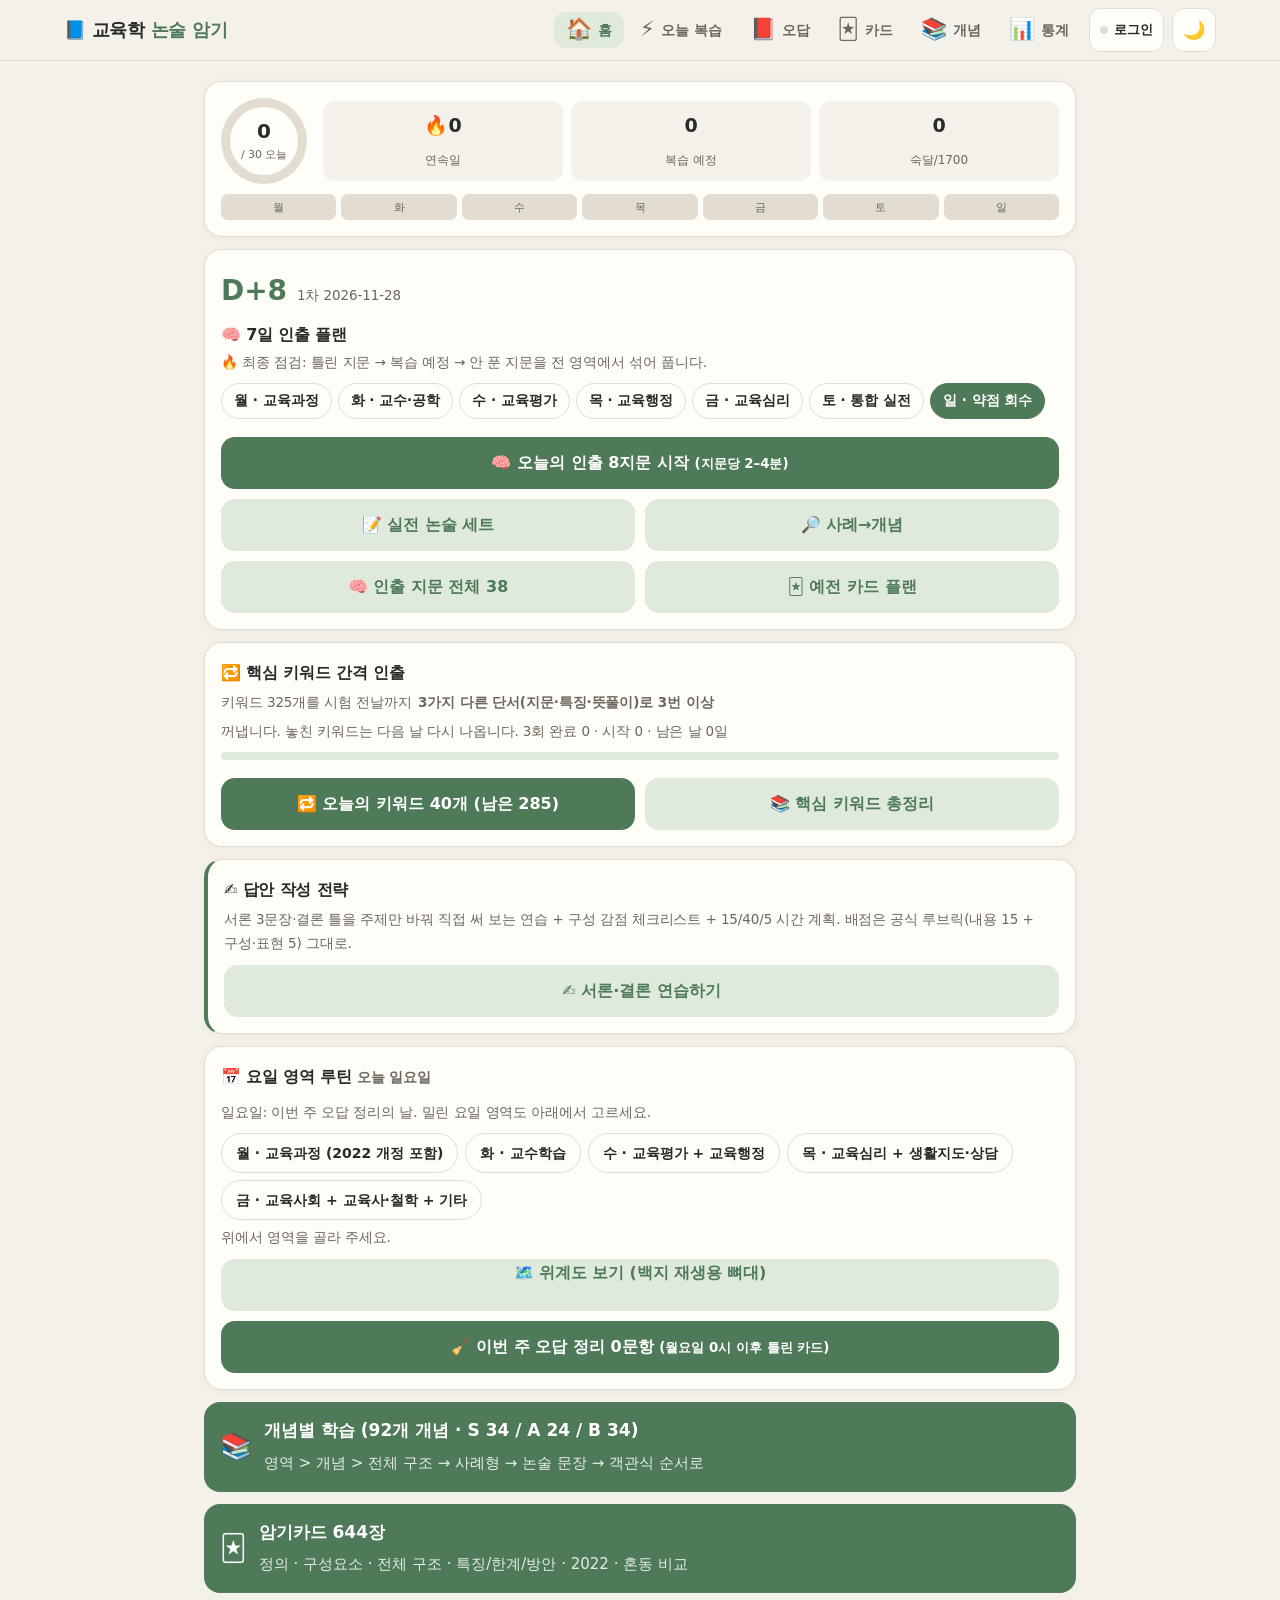
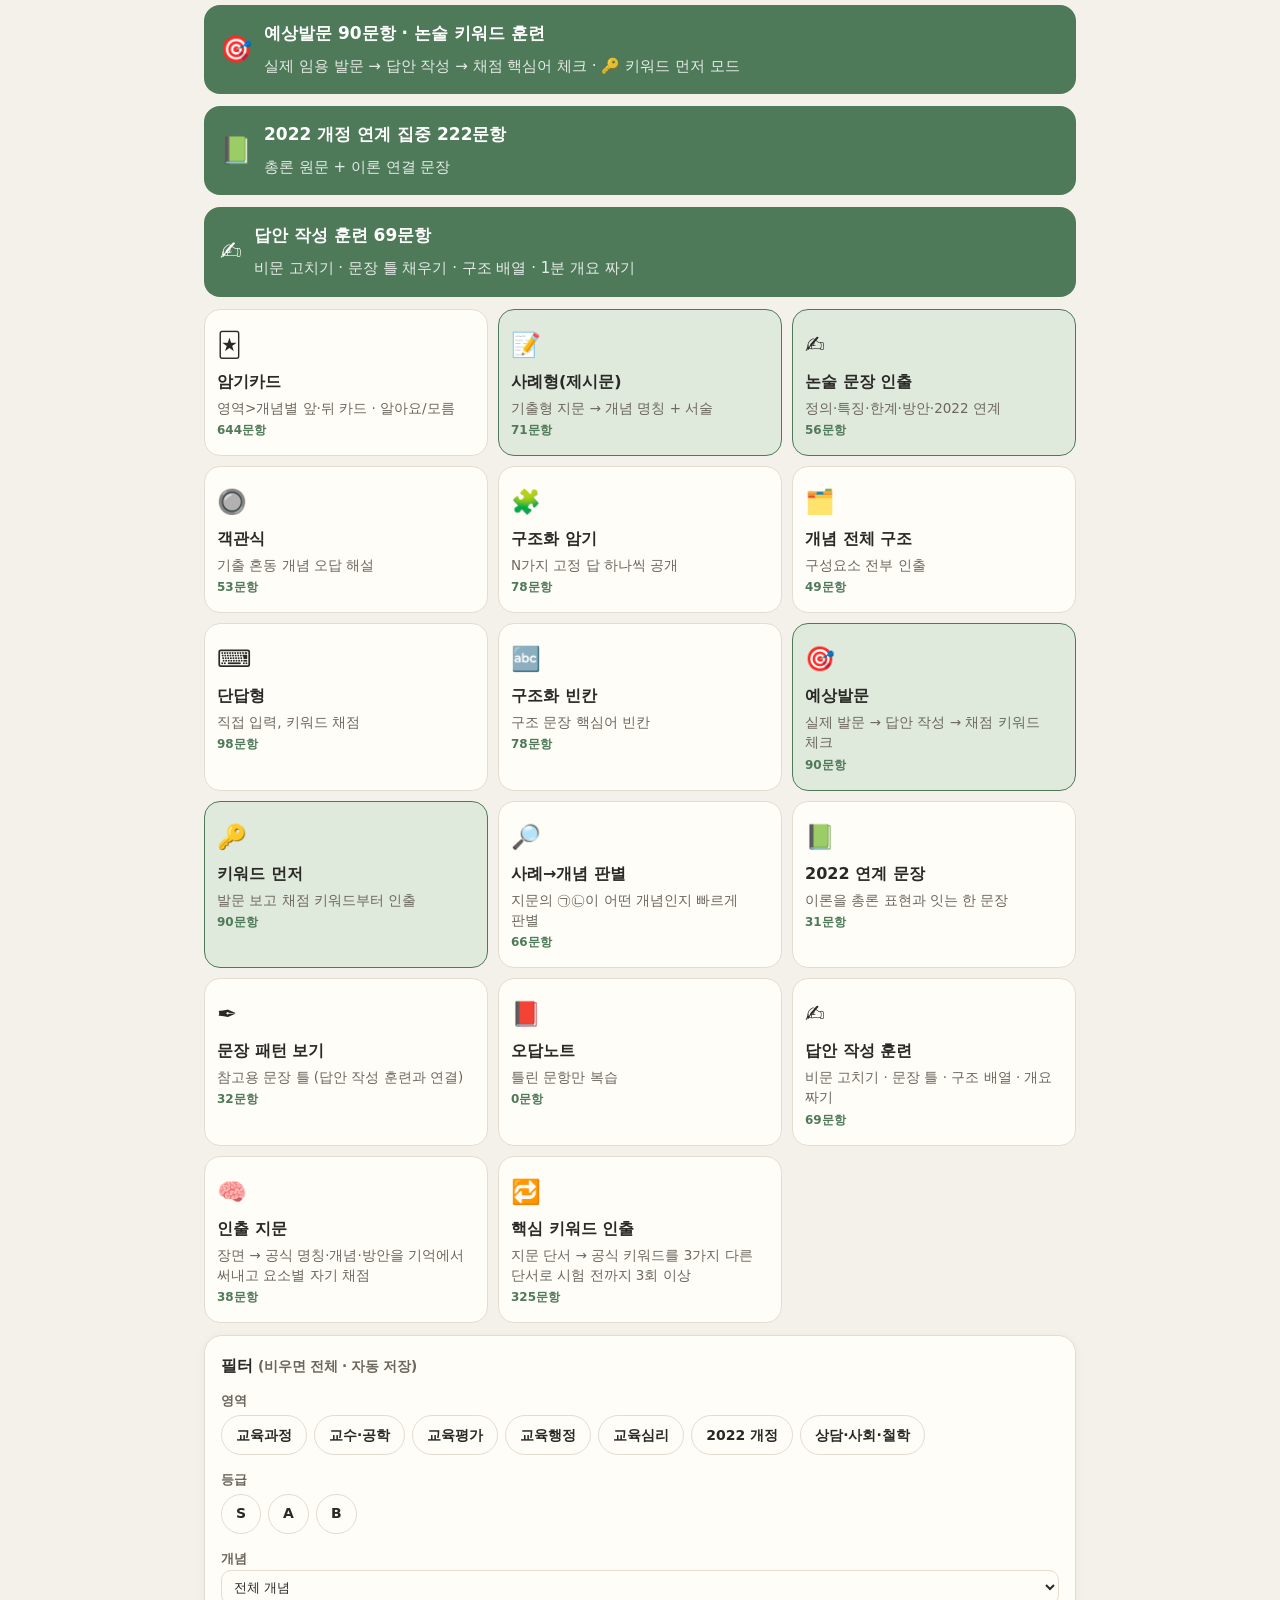
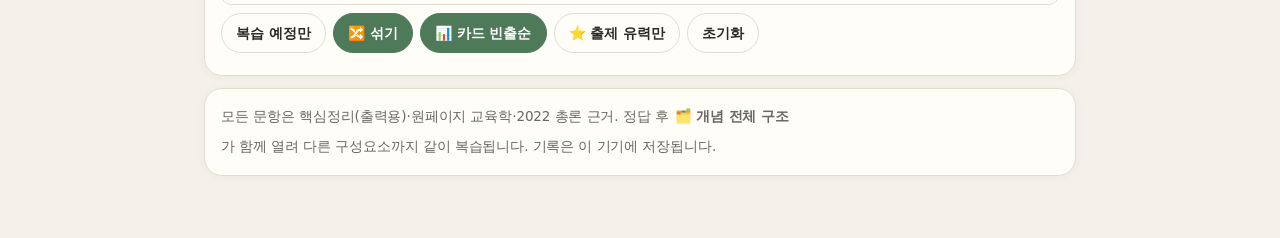
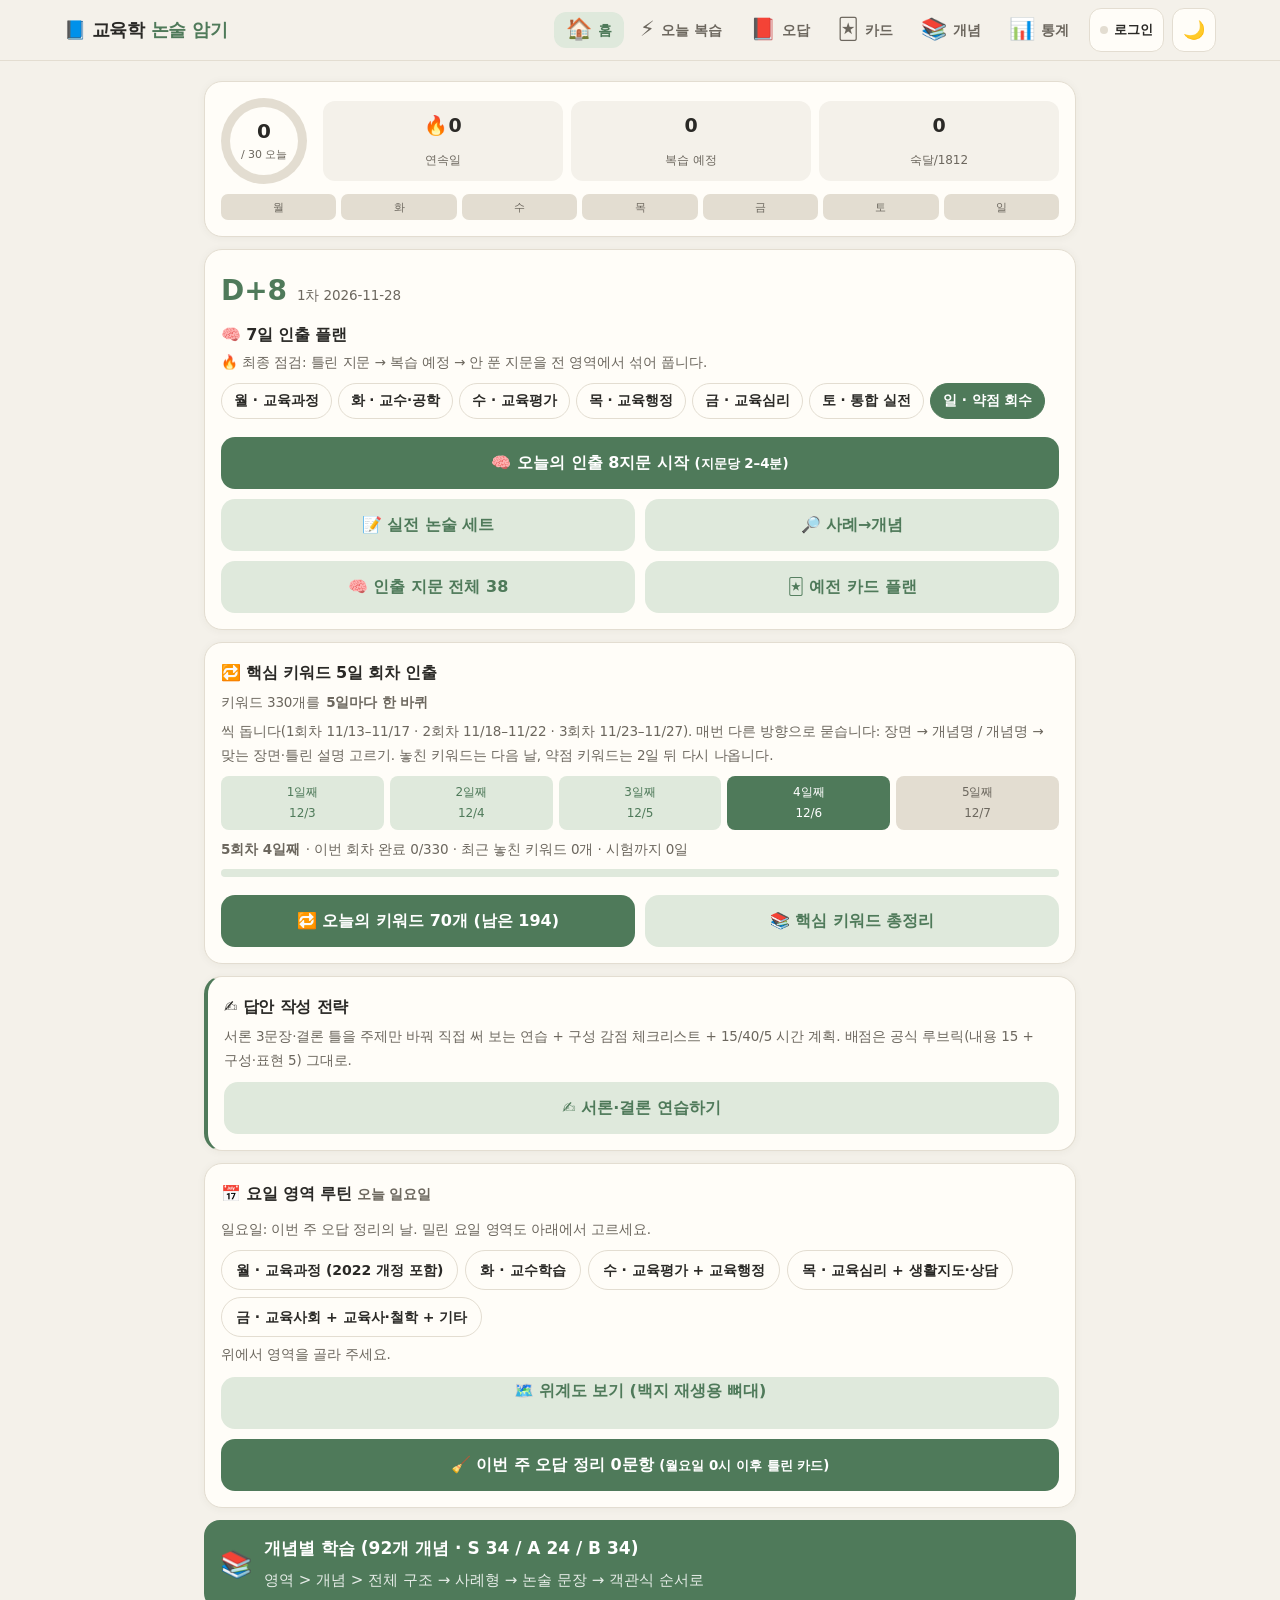
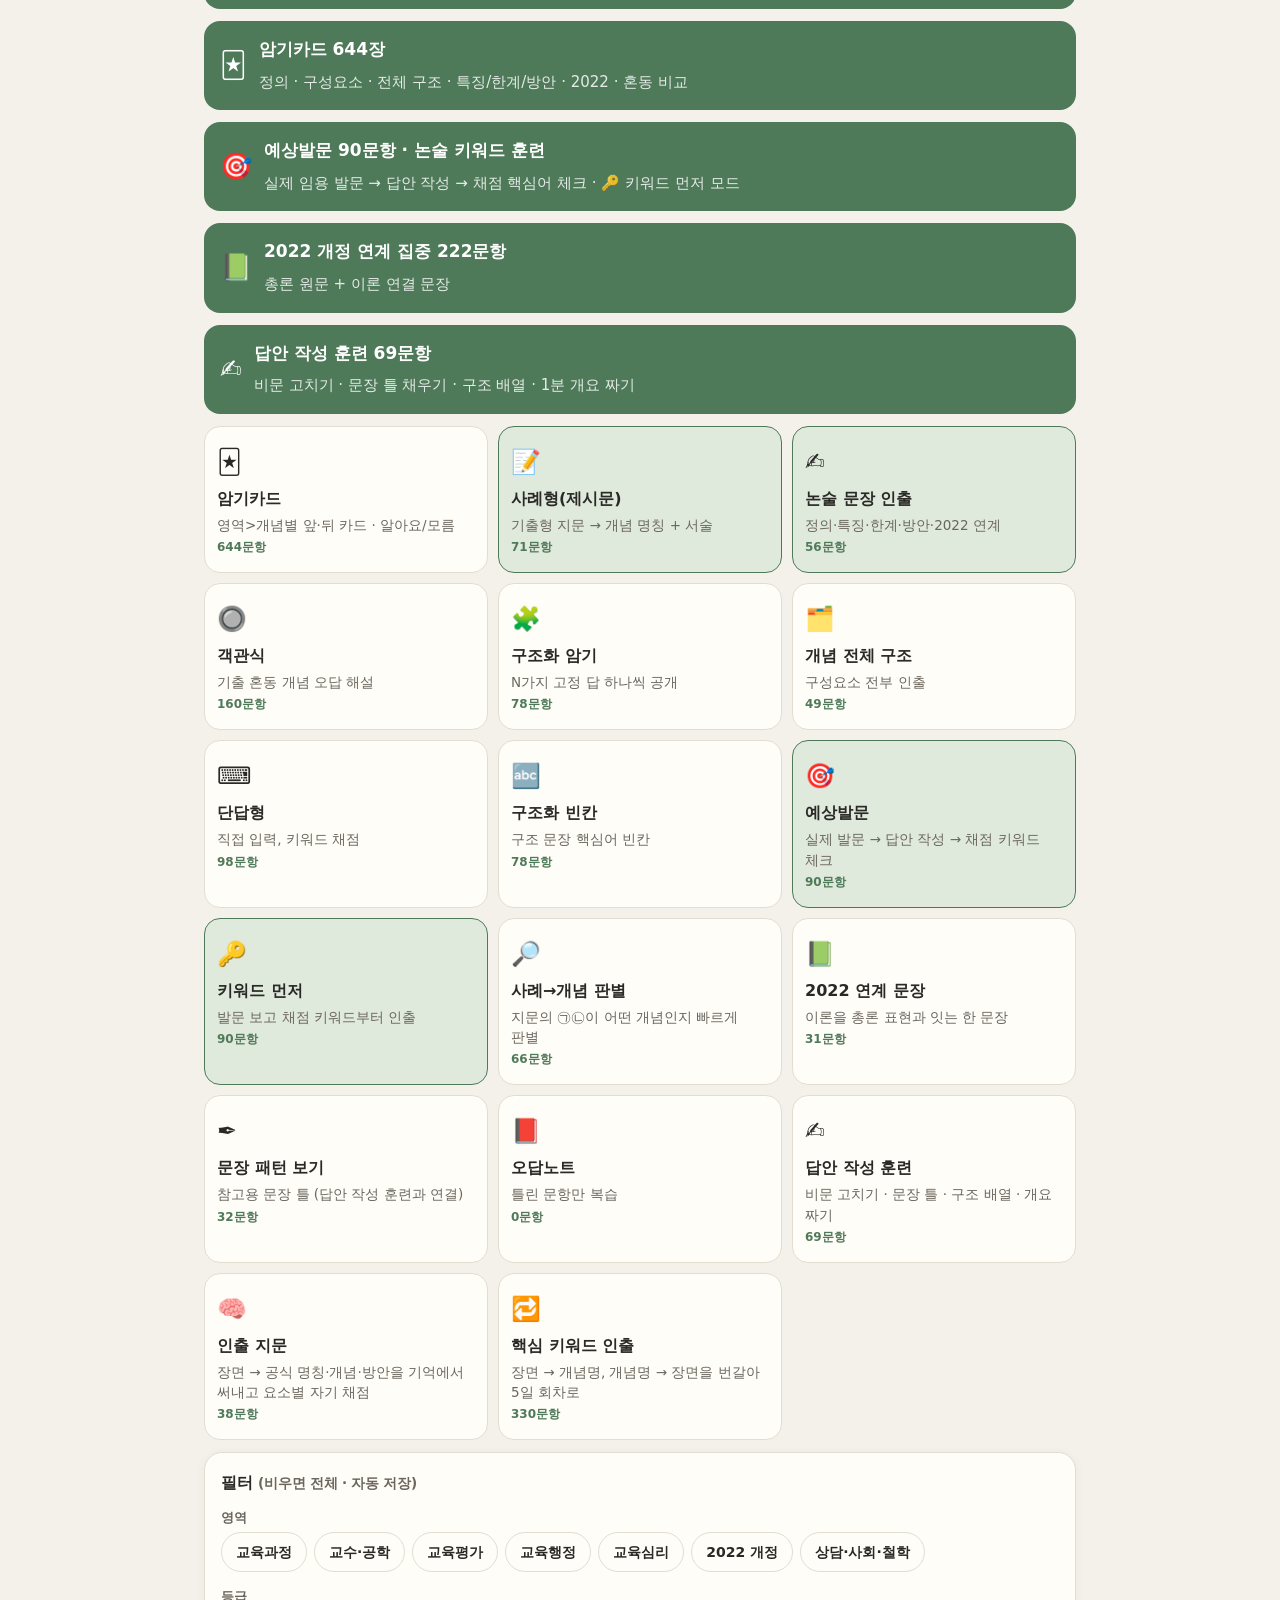
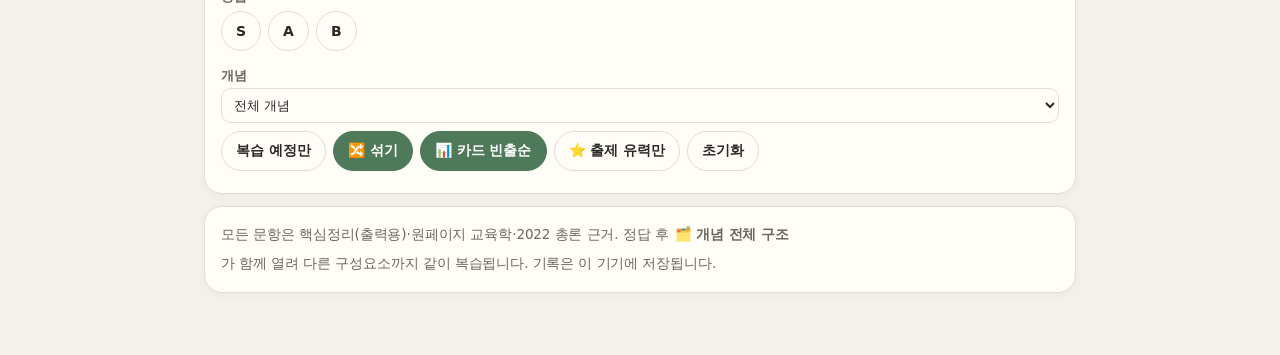
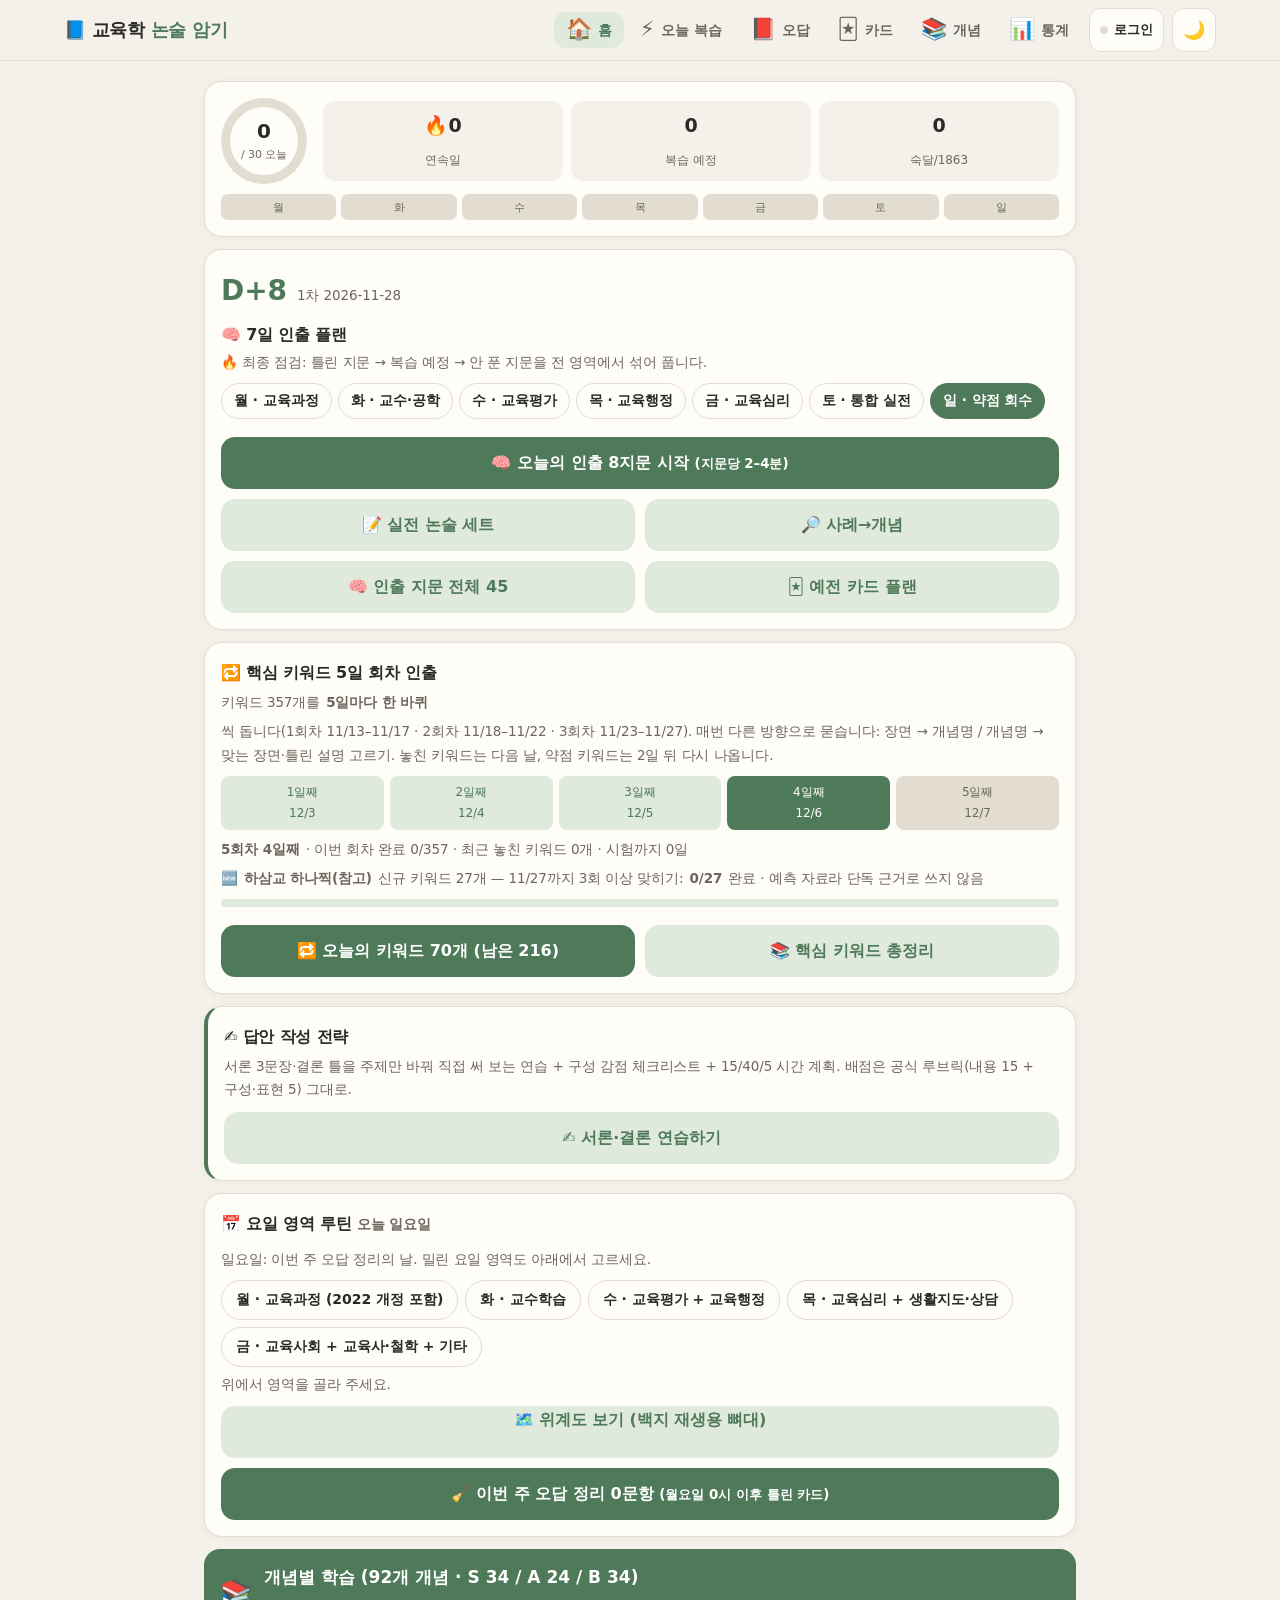
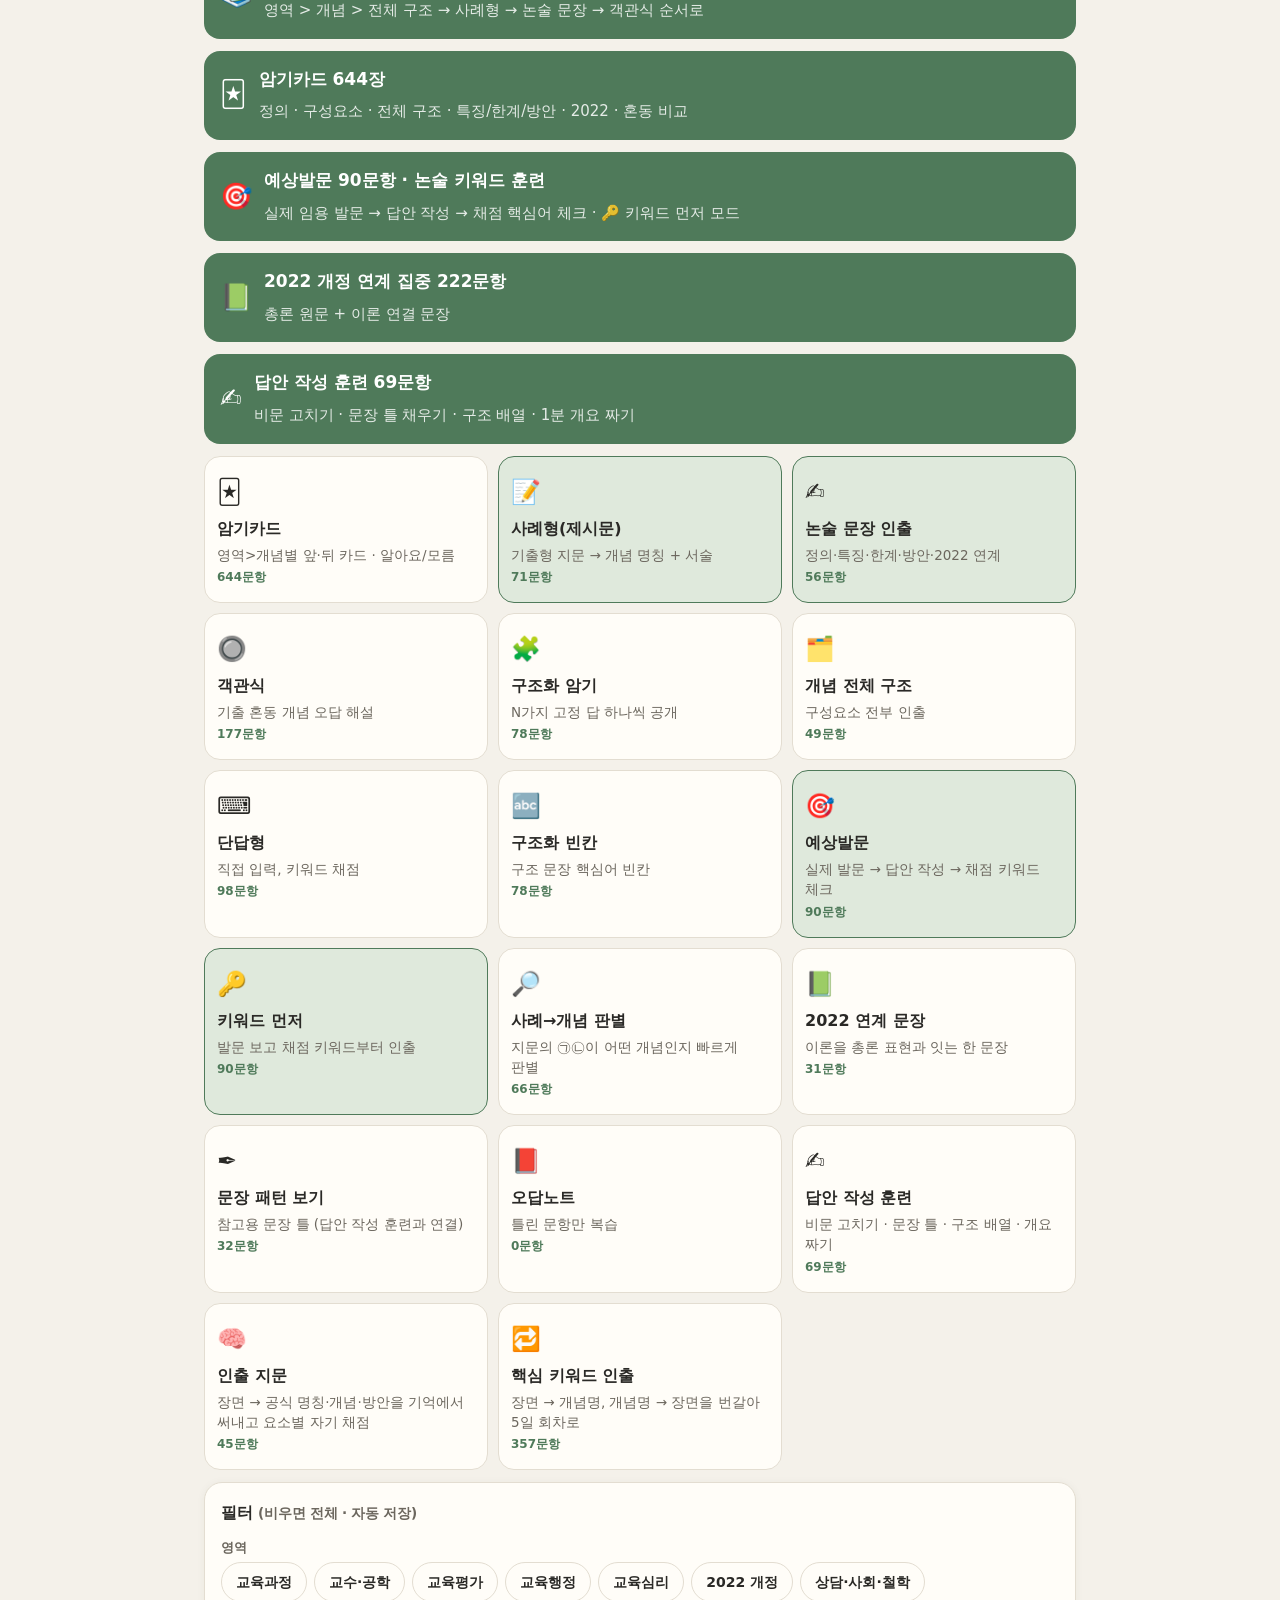
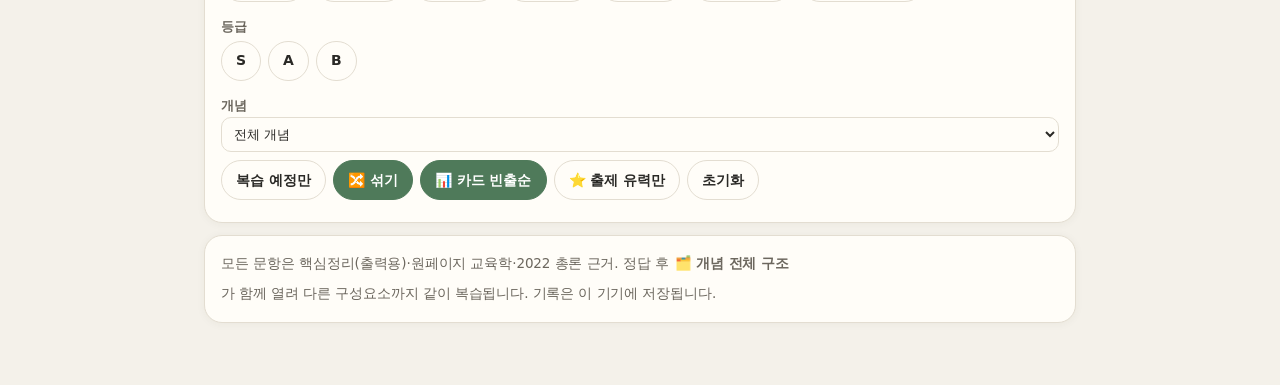
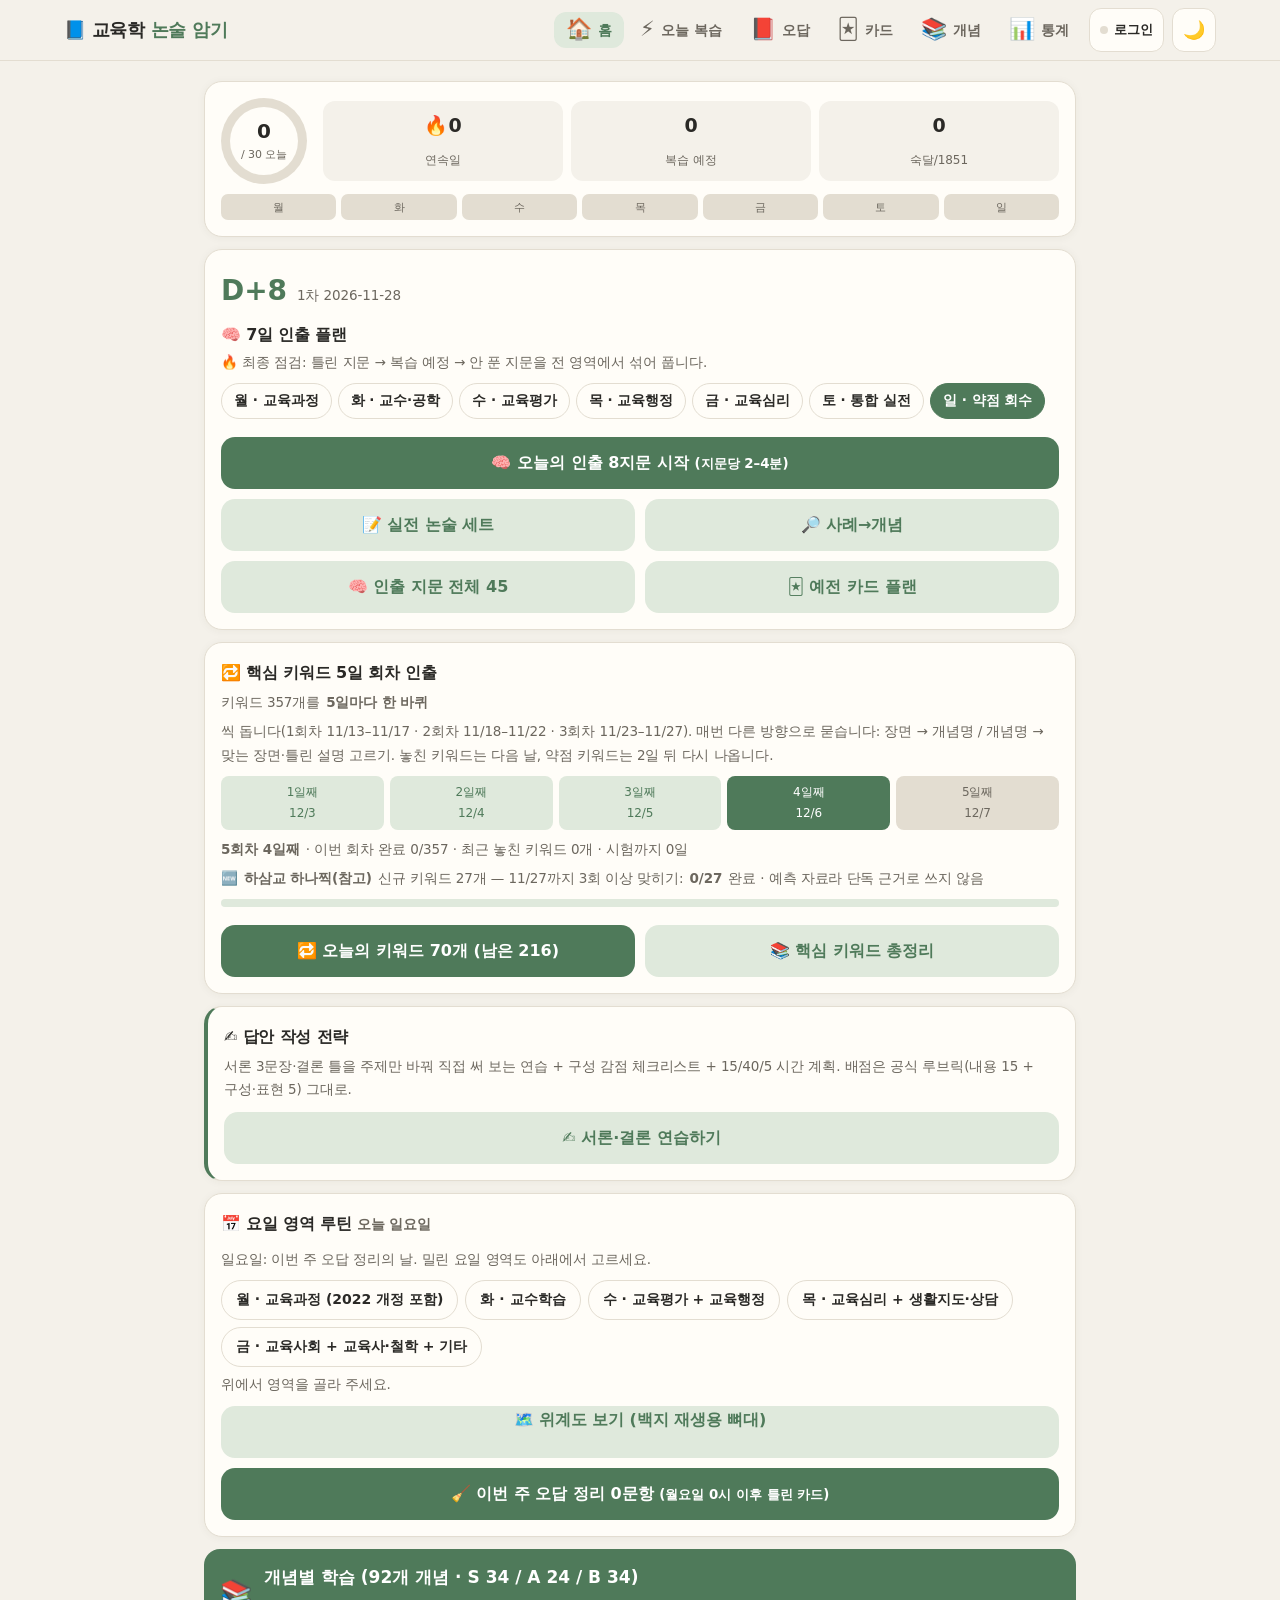
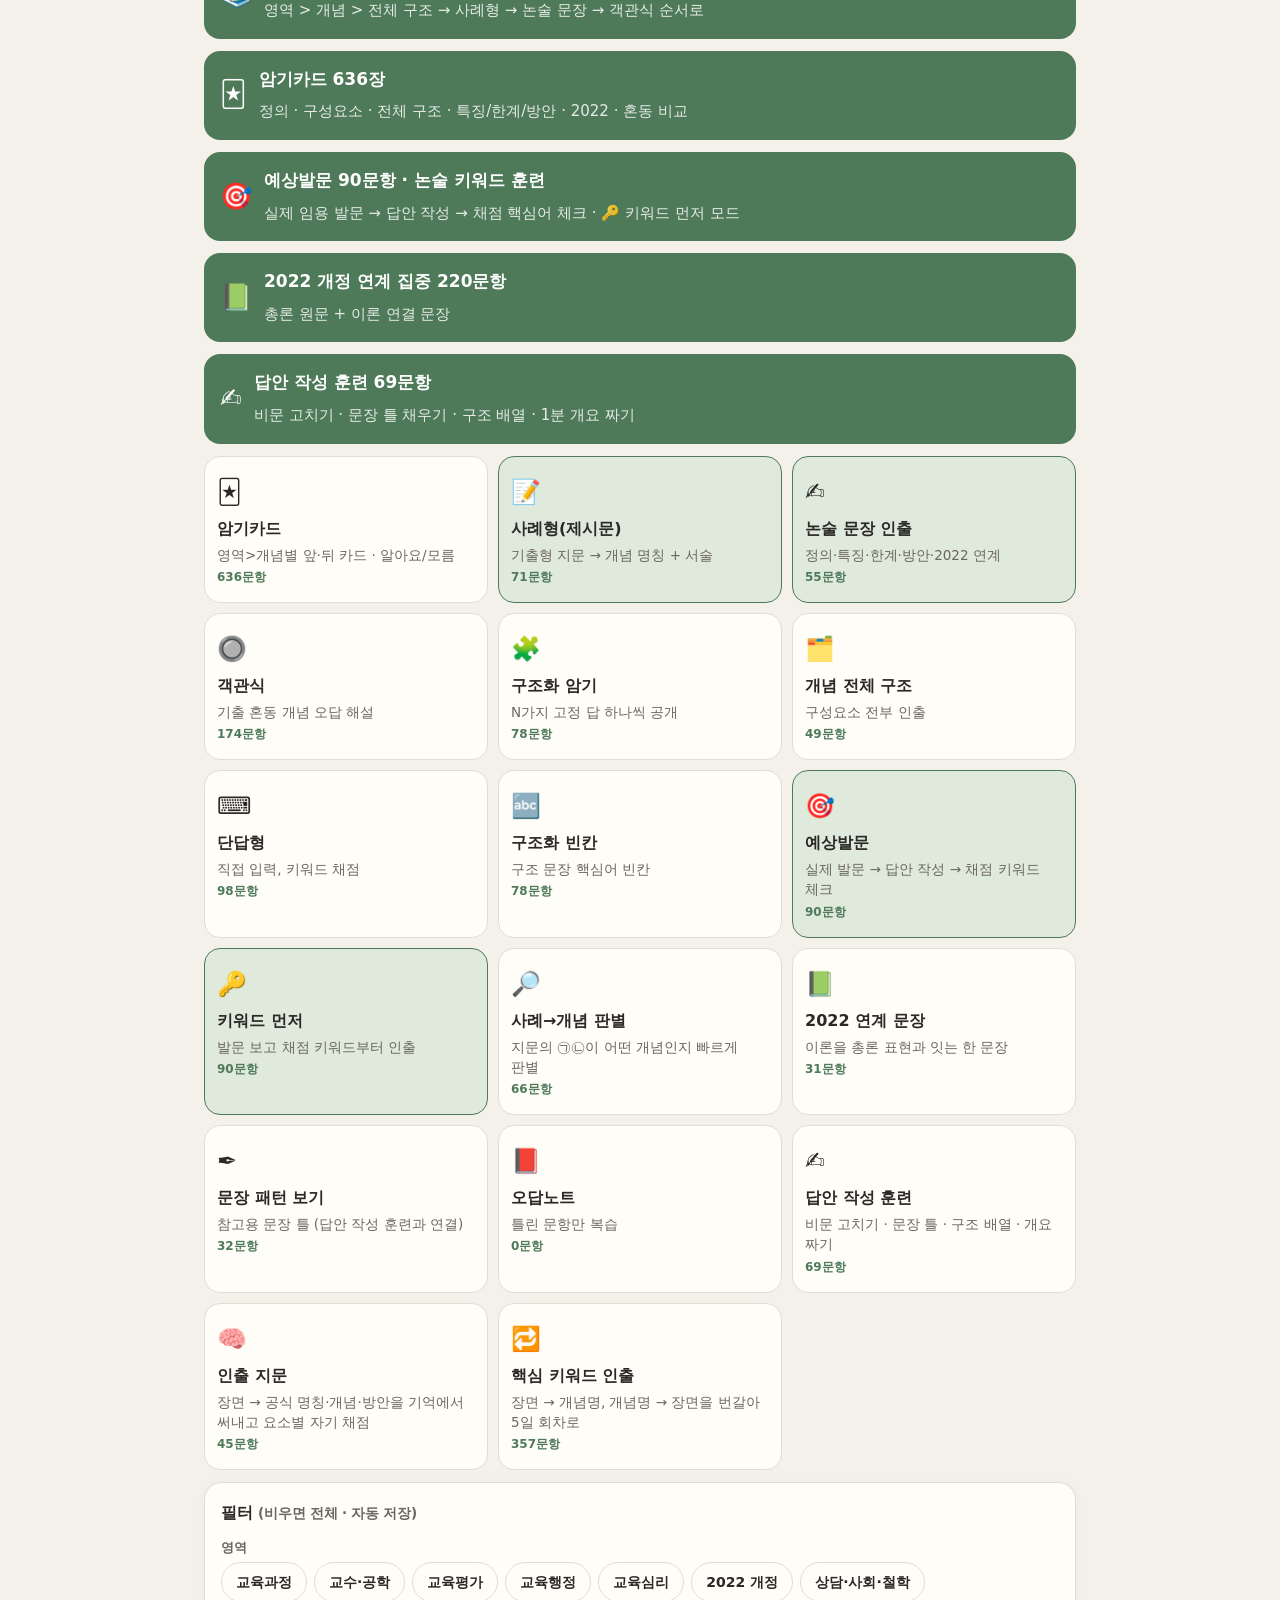
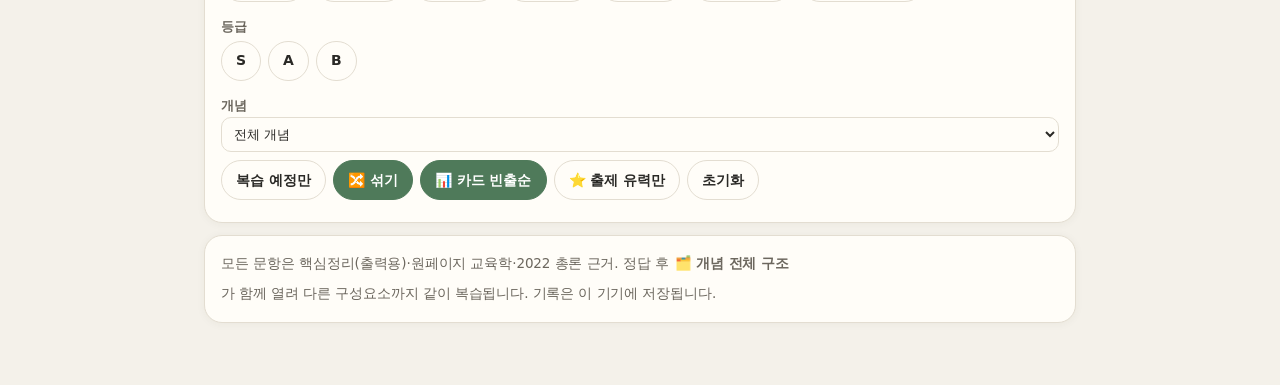
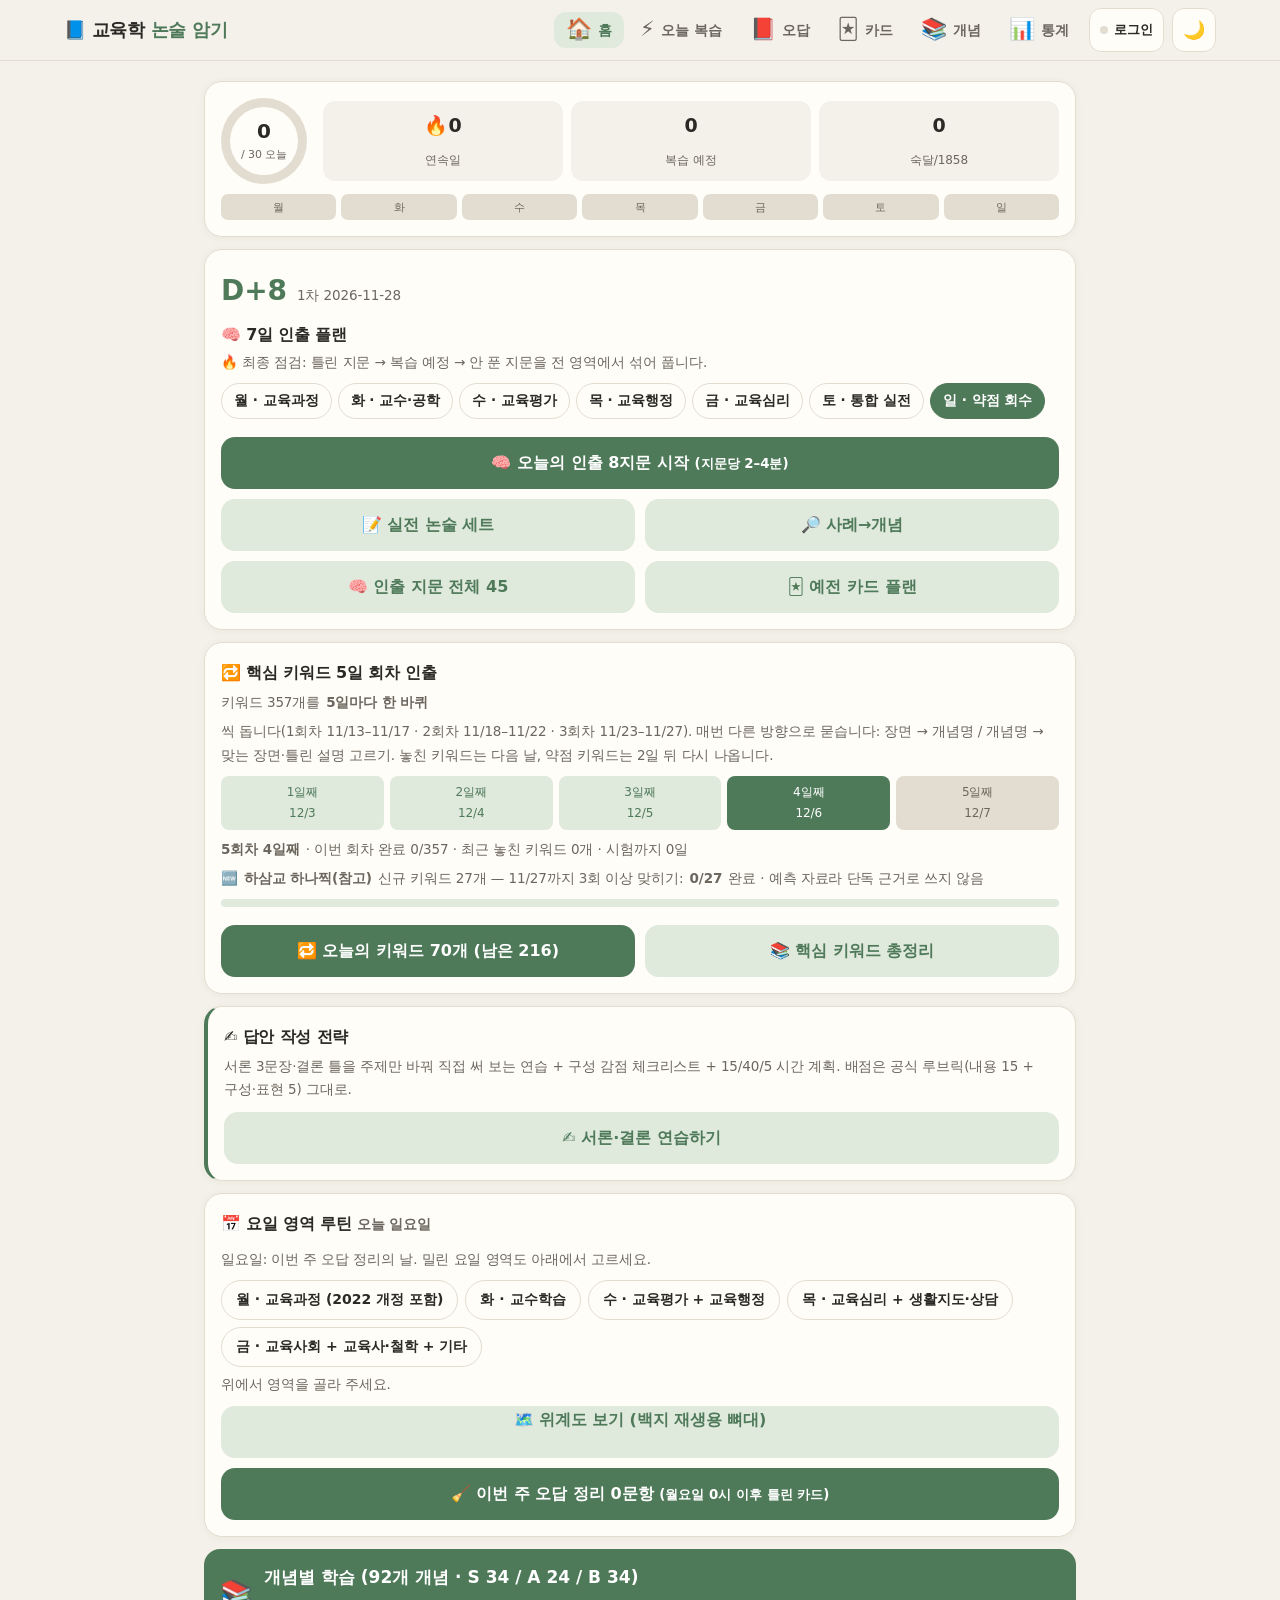
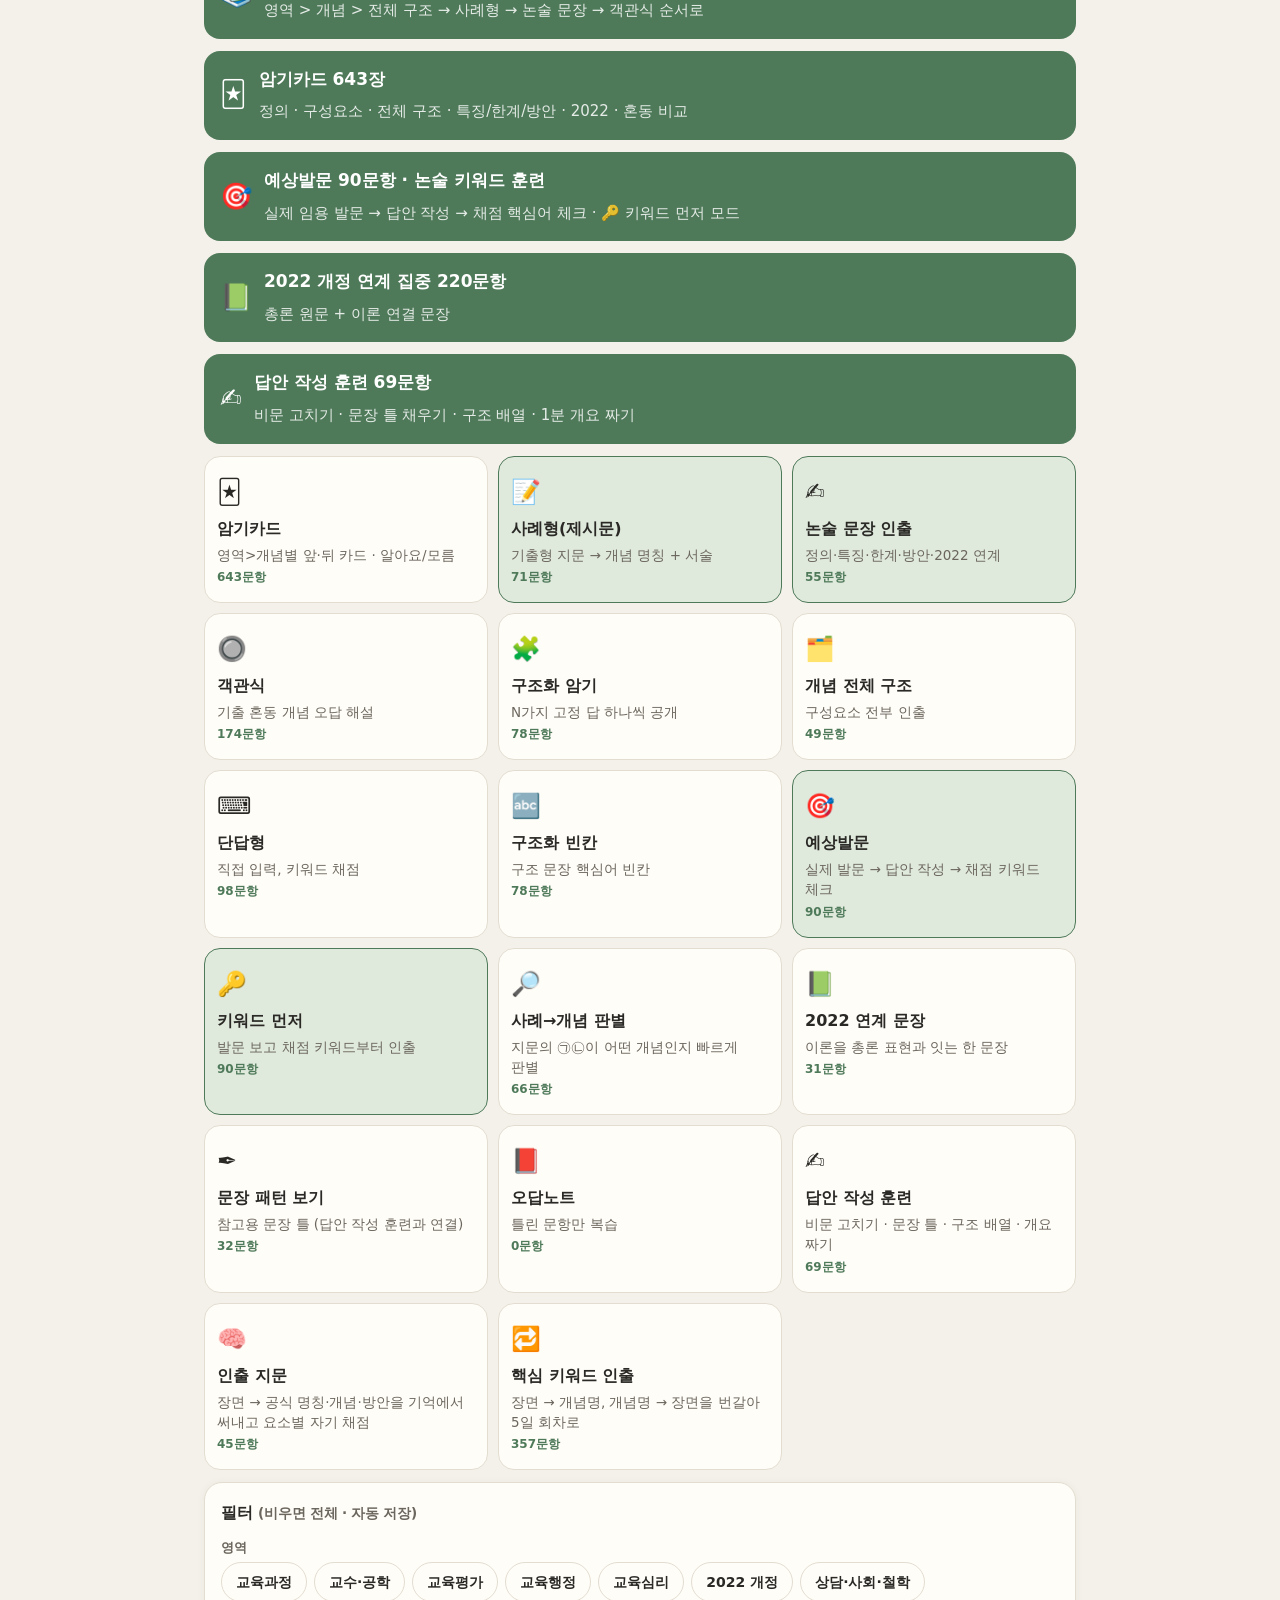
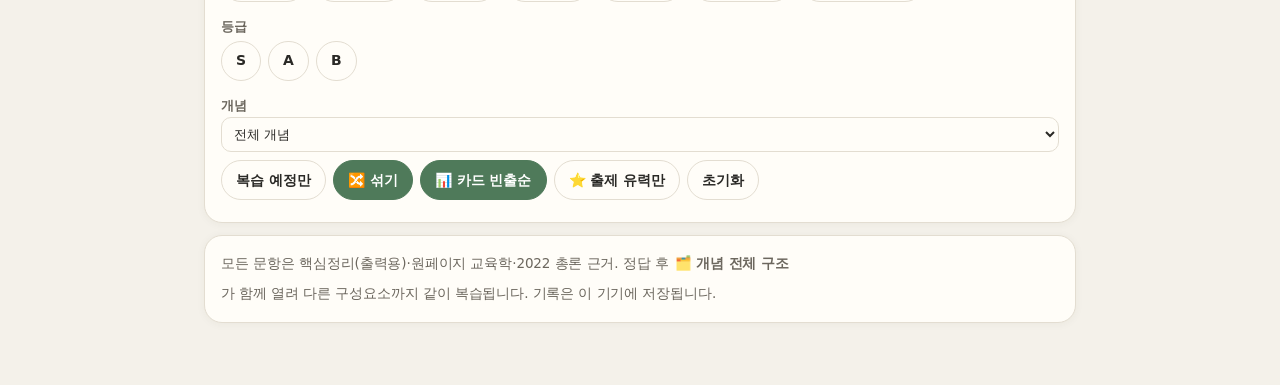
